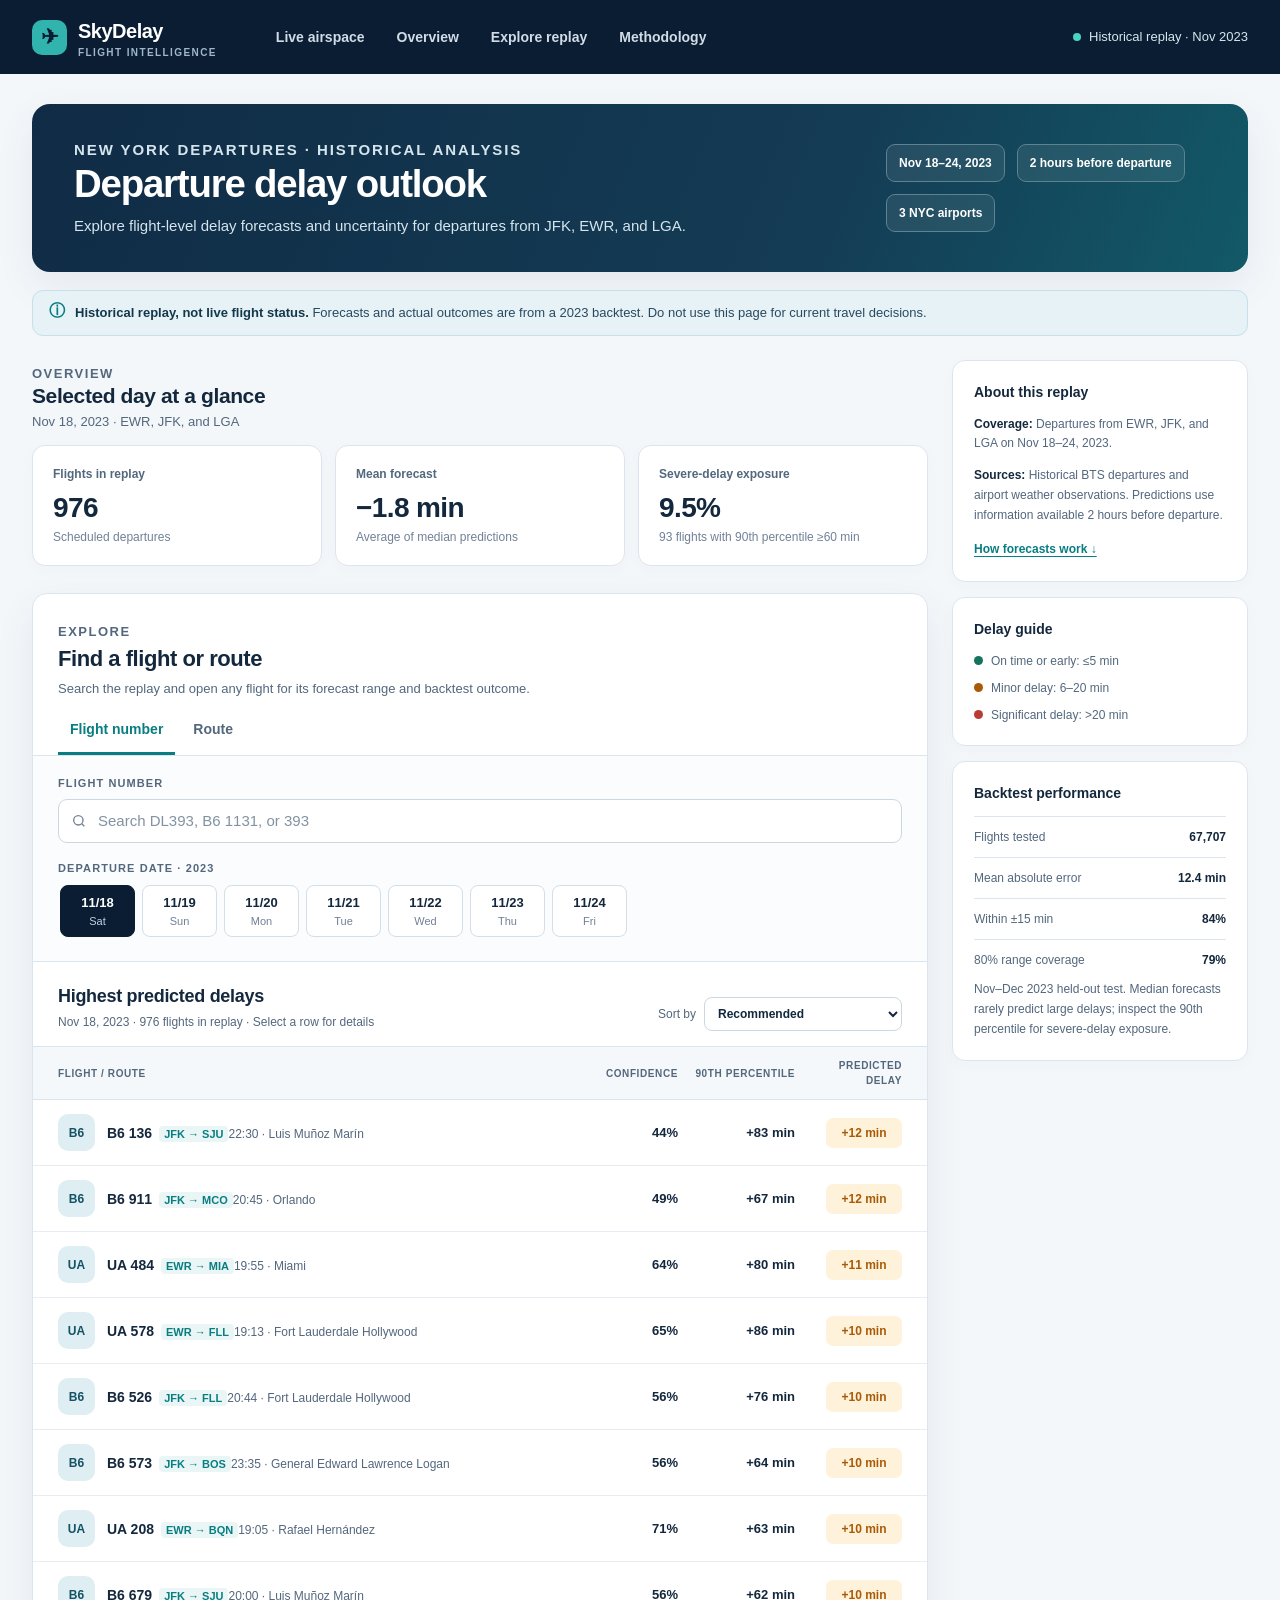
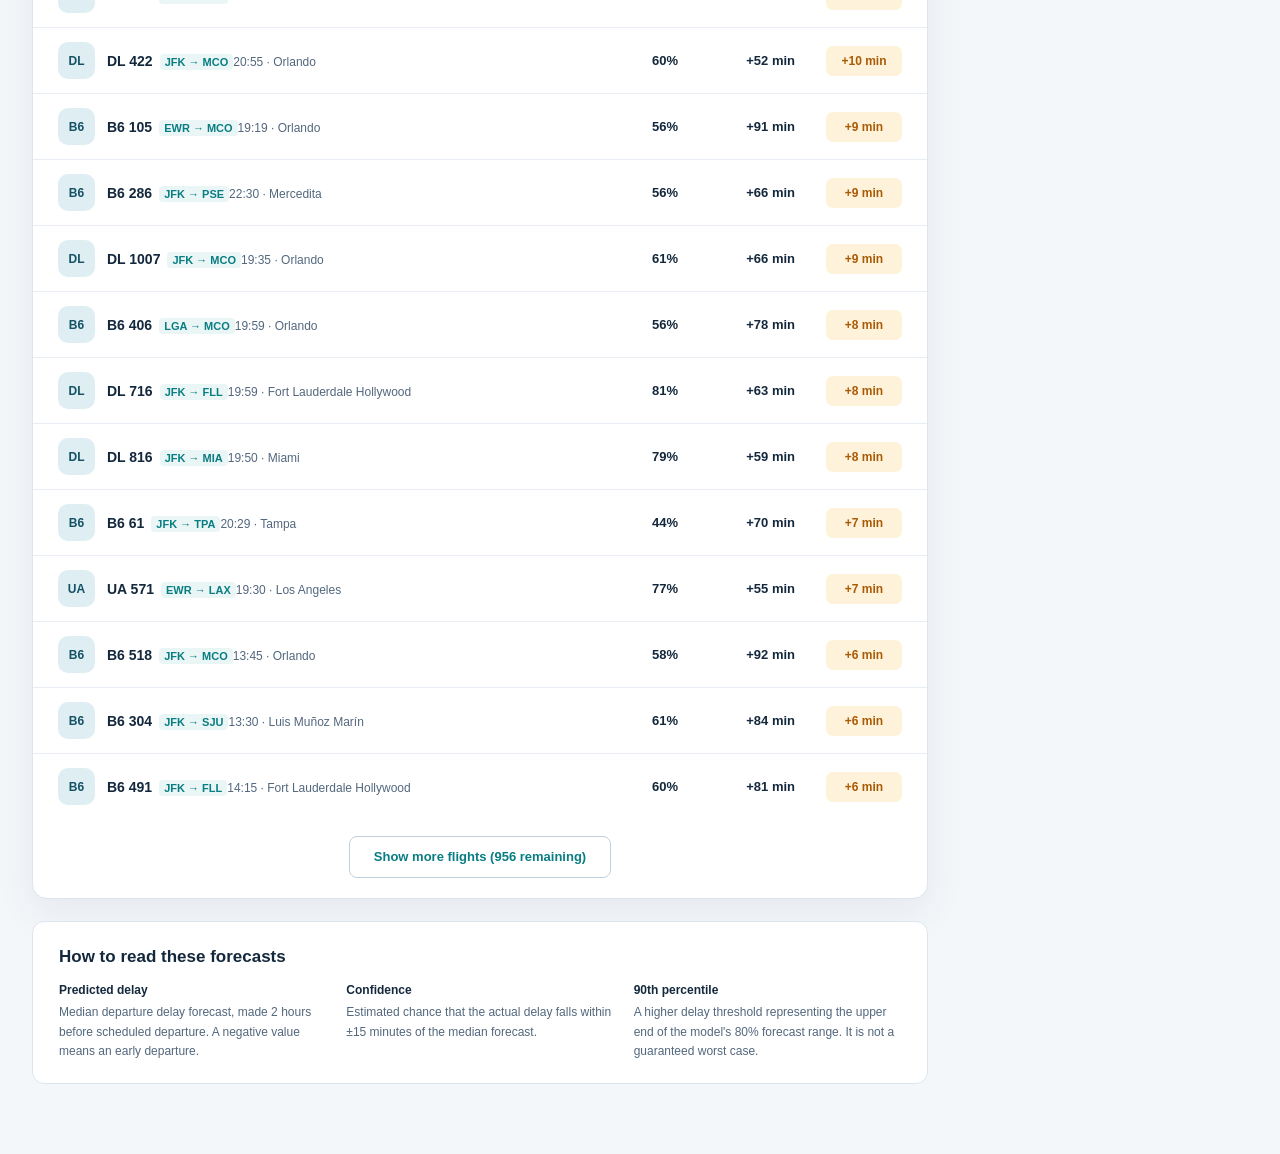
==== prototype/replay.html @ 23ae4e5a "feat: add live NYC aircraft tracking" ====
<!doctype html>
<html lang="en">
<head>
<meta charset="utf-8">
<meta name="viewport" content="width=device-width, initial-scale=1">
<meta name="theme-color" content="#0b1d32">
<link rel="icon" type="image/svg+xml" href="favicon.svg">
<title>SkyDelay | New York departure outlook</title>
<link rel="stylesheet" href="styles.css">
</head>
<body>
<a class="skip" href="#main">Skip to main content</a>
<header class="site-header" id="top"><div class="header-inner"><a class="brand" href="#top" aria-label="SkyDelay home"><span class="brand-mark" aria-hidden="true">✈</span><span>SkyDelay<small>Flight intelligence</small></span></a><nav class="top-nav" aria-label="Main navigation"><a href="index.html">Live airspace</a><a href="#overview">Overview</a><a href="#explore">Explore replay</a><a href="#methodology">Methodology</a></nav><div class="header-status"><span class="status-dot" aria-hidden="true"></span>Historical replay · Nov 2023</div></div></header>
<div class="shell"><section class="hero" aria-labelledby="pageTitle"><div><p class="eyebrow">New York departures · Historical analysis</p><h1 id="pageTitle">Departure delay outlook</h1><p>Explore flight-level delay forecasts and uncertainty for departures from JFK, EWR, and LGA.</p></div><div class="hero-facts" aria-label="Dataset summary"><span>Nov 18–24, 2023</span><span>2 hours before departure</span><span>3 NYC airports</span></div></section>
<div class="notice" role="note"><span class="notice-icon" aria-hidden="true">ⓘ</span><span><strong>Historical replay, not live flight status.</strong> Forecasts and actual outcomes are from a 2023 backtest. Do not use this page for current travel decisions.</span></div>
<main id="main" class="workspace"><div class="primary"><section id="overview" aria-labelledby="overviewTitle"><div class="section-head"><div><p class="section-kicker">Overview</p><h2 id="overviewTitle">Selected day at a glance</h2><p id="overviewSub">New York departures in the replay dataset</p></div></div><div class="cards" id="cards" aria-live="polite"></div></section>
<section id="explore" class="panel" aria-labelledby="exploreTitle"><div class="panel-head"><p class="section-kicker">Explore</p><h2 id="exploreTitle">Find a flight or route</h2><p>Search the replay and open any flight for its forecast range and backtest outcome.</p></div><div class="tabs" role="tablist" aria-label="Search mode"><button id="tabFlight" type="button" role="tab" aria-selected="true" aria-controls="searchFlight">Flight number</button><button id="tabRoute" type="button" role="tab" aria-selected="false" aria-controls="searchRoute">Route</button></div>
<div class="filters"><div id="searchFlight"><label class="filter-label" for="qFlight">Flight number</label><div class="search-row"><div class="field"><svg width="16" height="16" viewBox="0 0 24 24" fill="none" stroke="currentColor" stroke-width="2" aria-hidden="true"><circle cx="11" cy="11" r="7"/><path d="m20 20-3.5-3.5"/></svg><input id="qFlight" placeholder="Search DL393, B6 1131, or 393" autocomplete="off"></div></div></div><div id="searchRoute" hidden><label class="filter-label" for="qFrom">Origin and destination</label><div class="route-controls"><div class="field"><select id="qFrom" aria-label="Origin airport"></select></div><div class="field"><input id="qTo" list="destList" aria-label="Destination airport or city" placeholder="Destination code or city, e.g. ATL" autocomplete="off"></div><button class="clear" id="clearRoute" type="button">Clear</button></div><datalist id="destList"></datalist></div><div class="date-wrap"><span class="filter-label" id="dateLabel">Departure date · 2023</span><div class="dates" id="dates" role="group" aria-labelledby="dateLabel"></div></div></div>
<div class="results-head"><div><h3 id="listTitle">Highest delay risk</h3><p class="sub" id="listSub">Loading replay data…</p></div><label class="sort-label" for="sort">Sort by <select id="sort"><option value="default">Recommended</option><option value="high">Predicted delay: highest</option><option value="low">Predicted delay: lowest</option><option value="worst">90th percentile: highest</option><option value="time">Departure time</option></select></label></div><div class="colhead" aria-hidden="true"><span>Flight / route</span><span>Confidence</span><span>90th percentile</span><span>Predicted delay</span></div><div id="list" aria-live="polite"><div class="loading" role="status">Loading replay data…</div></div><button class="more" id="more" type="button" hidden>Show more flights</button></section>
<section id="methodology" class="method" aria-labelledby="methodTitle"><h2 id="methodTitle">How to read these forecasts</h2><div class="method-grid"><p><strong>Predicted delay</strong>Median departure delay forecast, made 2 hours before scheduled departure. A negative value means an early departure.</p><p><strong>Confidence</strong>Estimated chance that the actual delay falls within ±<span id="tolTxt">15</span> minutes of the median forecast.</p><p><strong>90th percentile</strong>A higher delay threshold representing the upper end of the model's 80% forecast range. It is not a guaranteed worst case.</p></div></section></div>
<aside class="sidebar" aria-label="Dataset and model information"><section class="side-card"><h3>About this replay</h3><p><strong>Coverage:</strong> Departures from EWR, JFK, and LGA on Nov 18–24, 2023.</p><p><strong>Sources:</strong> Historical BTS departures and airport weather observations. Predictions use information available 2 hours before departure.</p><a class="text-link" href="#methodology">How forecasts work ↓</a></section><section class="side-card"><h3>Delay guide</h3><div class="legend"><span><i style="background:var(--green)"></i>On time or early: ≤5 min</span><span><i style="background:var(--amber)"></i>Minor delay: 6–20 min</span><span><i style="background:var(--red)"></i>Significant delay: &gt;20 min</span></div></section><section class="side-card"><h3>Backtest performance</h3><div id="evalStats"></div><p class="footnote">Nov–Dec 2023 held-out test. Median forecasts rarely predict large delays; inspect the 90th percentile for severe-delay exposure.</p></section></aside></main></div>
<noscript><div class="notice" style="max-width:760px;margin:20px auto">This interactive replay requires JavaScript. Please enable it to explore flights.</div></noscript>
<div class="mask" id="mask"></div><section class="sheet" id="sheet" role="dialog" aria-modal="true" aria-label="Flight forecast details" aria-hidden="true"><div class="sheet-top"><div id="sheetTitle"></div><button class="close-sheet" id="closeSheet" type="button" aria-label="Close flight details">×</button></div><div id="sheetBody"></div></section>
<script>
const DATA = {"cols":["carrier","flight","origin","dest","date","time","pred","lo","hi","conf","actual","tail","drivers"],"rows":[["UA",794,"EWR","CLE","11-18","19:35",3,-7,56,83,305,"N39726",[["Airline",3.3],["Destination",-2.8],["Airport backlog",-2.7]]],["B6",136,"JFK","SJU","11-18","22:30",12,-6,83,44,156,"N662JB",[["Airline",5.2],["Destination",4.5],["Temperature",-1.4]]],["B6",679,"JFK","SJU","11-18","20:00",10,-6,62,56,311,"N2039J",[["Destination",4.7],["Airline",4.4],["NYC-wide backlog",-2.1]]],["NK",430,"EWR","MCO","11-18","05:05",-5,-8,22,89,0,"N667NK",[["NYC-wide backlog",-3.6],["Airport throughput",3.1],["Departure time",-3.1]]],["B6",42,"EWR","PBI","11-18","05:25",-6,-9,17,93,-8,"N569JB",[["NYC-wide backlog",-3.6],["Airport backlog",-3.5],["Airport throughput",3.1]]],["B6",407,"JFK","ORD","11-18","05:30",-5,-9,18,87,-10,"N561JB",[["NYC-wide backlog",-3.3],["Airport backlog",-3.0],["Airport throughput",2.9]]],["UA",176,"EWR","IAH","11-18","05:30",-4,-7,13,93,-6,"N37504",[["Airport backlog",-3.4],["Airport throughput",3.3],["NYC-wide backlog",-3.2]]],["NK",351,"EWR","PHX","11-18","05:30",-3,-8,22,88,-5,"N627NK",[["Airport throughput",3.1],["NYC-wide backlog",-2.9],["Departure time",-2.5]]],["AA",244,"JFK","MIA","11-18","05:30",-2,-7,13,93,-4,"N302SS",[["Airport throughput",2.4],["NYC-wide backlog",-2.4],["Destination",2.0]]],["AA",405,"EWR","MIA","11-18","05:09",-2,-6,18,93,20,"N341SV",[["Airport throughput",2.8],["NYC-wide backlog",-2.6],["Departure time",-2.3]]],["NK",265,"EWR","IAH","11-18","05:45",-4,-8,17,89,-3,"N617NK",[["Airport throughput",3.1],["NYC-wide backlog",-2.9],["Departure time",-2.6]]],["B6",946,"JFK","FLL","11-18","05:50",-3,-8,32,82,-4,"N508JL",[["NYC-wide backlog",-3.6],["Airport backlog",-3.1],["Departure time",-2.9]]],["B6",831,"EWR","MIA","11-18","06:00",-5,-8,14,93,-9,"N506JB",[["NYC-wide backlog",-3.6],["Departure time",-3.2],["Airport backlog",-3.2]]],["AA",12,"JFK","LAX","11-18","06:00",-5,-8,2,96,-8,"N104NN",[["Airport throughput",2.6],["NYC-wide backlog",-2.5],["Airline",-2.0]]],["UA",411,"EWR","ATL","11-18","06:00",-3,-7,18,93,-8,"N77544",[["NYC-wide backlog",-3.6],["Airport throughput",3.2],["Airport backlog",-3.1]]],["DL",747,"EWR","DTW","11-18","06:00",-4,-9,8,93,-7,"N965AT",[["Airport throughput",3.4],["NYC-wide backlog",-3.1],["Airport backlog",-2.9]]],["DL",392,"LGA","DTW","11-18","06:00",-4,-8,7,93,-7,"N337NW",[["Airport throughput",3.4],["NYC-wide backlog",-3.1],["Airport backlog",-2.9]]],["AA",234,"LGA","ORD","11-18","06:00",-6,-10,5,93,-5,"N843NN",[["Airport throughput",3.3],["NYC-wide backlog",-3.1],["Airport backlog",-2.3]]],["DL",735,"JFK","ATL","11-18","06:00",-1,-5,16,93,-5,"N685DA",[["Airport throughput",2.6],["NYC-wide backlog",-2.6],["Airport backlog",-2.1]]],["UA",866,"EWR","ORD","11-18","06:00",-3,-8,11,93,-5,"N17139",[["NYC-wide backlog",-3.6],["Airport throughput",3.4],["Airport backlog",-3.4]]],["AA",24,"JFK","SFO","11-18","06:00",-5,-9,4,93,-4,"N115NN",[["Airport throughput",2.8],["NYC-wide backlog",-2.5],["Airline",-2.2]]],["AA",233,"LGA","CLT","11-18","06:00",-5,-9,4,93,-4,"N534UW",[["Airport throughput",3.4],["NYC-wide backlog",-3.2],["Airport backlog",-2.3]]],["DL",820,"EWR","ATL","11-18","06:00",-2,-7,16,93,-4,"N955AT",[["Airport throughput",3.1],["NYC-wide backlog",-3.0],["Departure time",-2.4]]],["AA",429,"LGA","MIA","11-18","06:07",-3,-8,11,93,-10,"N815NN",[["Airport throughput",2.8],["NYC-wide backlog",-2.7],["Departure time",-2.3]]],["YX",1161,"EWR","IAD","11-18","06:00",-4,-8,3,93,-3,"N758YX",[["Airport throughput",3.5],["NYC-wide backlog",-2.7],["Airport backlog",-2.4]]],["UA",555,"EWR","DEN","11-18","06:01",-3,-7,15,93,-4,"N432UA",[["Airport backlog",-3.5],["NYC-wide backlog",-3.4],["Airport throughput",3.3]]],["DL",287,"LGA","ATL","11-18","06:00",-2,-6,10,93,-2,"N398DN",[["Airport throughput",3.1],["NYC-wide backlog",-2.8],["Airport backlog",-2.3]]],["UA",896,"LGA","IAH","11-18","06:00",-5,-8,1,93,-2,"N855UA",[["Airport throughput",3.3],["Airport backlog",-3.3],["NYC-wide backlog",-3.1]]],["AA",936,"EWR","CLT","11-18","06:02",-3,-8,12,93,-3,"N575UW",[["Airport throughput",3.3],["NYC-wide backlog",-3.2],["Departure time",-2.4]]],["AA",561,"LGA","DFW","11-18","06:00",-5,-9,3,93,0,"N922NN",[["Airport throughput",3.0],["NYC-wide backlog",-2.8],["Airport backlog",-2.0]]],["UA",742,"LGA","DEN","11-18","06:00",-5,-8,2,96,0,"N845UA",[["Airport throughput",3.4],["Airport backlog",-3.4],["NYC-wide backlog",-3.3]]],["UA",363,"EWR","AUS","11-18","06:01",-5,-9,13,89,-1,"N34460",[["Airport throughput",3.4],["Airport backlog",-3.4],["NYC-wide backlog",-3.3]]],["UA",240,"EWR","SFO","11-18","06:10",-1,-7,34,89,-10,"N18119",[["Airport throughput",3.4],["NYC-wide backlog",-3.4],["Airport backlog",-3.4]]],["WN",108,"LGA","DEN","11-18","06:00",-1,-4,8,93,0,"N8729H",[["Airline",4.6],["Airport throughput",3.4],["NYC-wide backlog",-3.2]]],["WN",635,"LGA","HOU","11-18","06:00",-1,-3,9,96,0,"N286WN",[["Airline",4.4],["NYC-wide backlog",-3.4],["Airport throughput",3.2]]],["B6",47,"LGA","FLL","11-18","06:00",-4,-9,17,93,1,"N828JB",[["NYC-wide backlog",-3.9],["Airport backlog",-3.4],["Departure time",-3.2]]],["NK",471,"LGA","MCO","11-18","06:00",-6,-10,12,93,1,"N604NK",[["NYC-wide backlog",-3.6],["Airport throughput",3.2],["Airport backlog",-2.8]]],["AA",952,"EWR","DFW","11-18","06:07",-3,-8,11,93,-5,"N980NN",[["Airport throughput",2.9],["NYC-wide backlog",-2.8],["Departure time",-2.3]]],["B6",90,"LGA","MCO","11-18","06:05",-5,-9,13,89,-1,"N583JB",[["NYC-wide backlog",-3.9],["Airport backlog",-3.5],["Airport throughput",3.3]]],["UA",701,"EWR","FLL","11-18","06:15",-3,-7,25,93,-5,"N27477",[["NYC-wide backlog",-3.7],["Airport backlog",-3.5],["Departure time",-3.3]]],["DL",964,"EWR","MSP","11-18","06:15",-4,-9,14,91,1,"N986AT",[["Airport throughput",3.2],["NYC-wide backlog",-3.0],["Airport backlog",-2.6]]],["UA",948,"LGA","ORD","11-18","06:25",-6,-9,-2,100,-7,"N15712",[["NYC-wide backlog",-3.5],["Airport throughput",3.5],["Airport backlog",-3.3]]],["B6",256,"JFK","MKE","11-18","06:30",-6,-9,10,93,-10,"N3085J",[["Airport backlog",-3.4],["NYC-wide backlog",-3.3],["Airport throughput",3.1]]],["UA",424,"EWR","PHX","11-18","06:30",-4,-8,14,93,-10,"N48127",[["Airport backlog",-3.4],["Airport throughput",3.4],["NYC-wide backlog",-3.1]]],["UA",931,"EWR","TPA","11-18","06:30",-5,-8,8,93,-7,"N47291",[["Airport backlog",-3.9],["NYC-wide backlog",-3.9],["Departure time",-3.7]]],["AA",927,"JFK","CLT","11-18","06:30",-4,-7,10,93,-6,"N919AN",[["NYC-wide backlog",-3.0],["Airport throughput",2.9],["Airport backlog",-2.2]]],["B6",388,"JFK","PBI","11-18","06:30",-4,-8,27,89,-5,"N804JB",[["NYC-wide backlog",-3.4],["Airport backlog",-3.3],["Departure time",-2.8]]],["NK",47,"LGA","FLL","11-18","06:30",-5,-9,19,92,-5,"N660NK",[["NYC-wide backlog",-3.6],["Airport throughput",3.1],["Departure time",-2.9]]],["YX",1130,"EWR","JAX","11-18","06:30",-4,-9,2,93,-5,"N647RW",[["Airport throughput",3.2],["NYC-wide backlog",-2.5],["Departure time",-2.4]]],["AA",65,"JFK","MIA","11-18","06:30",-2,-7,17,93,-4,"N328TC",[["Airport throughput",2.4],["NYC-wide backlog",-2.4],["Departure time",-2.1]]],["UA",302,"EWR","MCO","11-18","06:30",-4,-7,20,89,-4,"N12109",[["NYC-wide backlog",-3.7],["Airport backlog",-3.6],["Departure time",-3.3]]],["AA",439,"EWR","PHX","11-18","06:15",-2,-8,13,93,12,"N327SK",[["Airport throughput",3.1],["NYC-wide backlog",-2.5],["Departure time",-2.4]]],["AA",856,"JFK","PHX","11-18","06:33",-3,-7,11,93,-1,"N938AN",[["Airport throughput",2.7],["NYC-wide backlog",-2.3],["Airport backlog",-2.1]]],["DL",115,"JFK","SLC","11-18","06:35",-1,-5,25,93,-3,"N116DN",[["Airport throughput",2.5],["NYC-wide backlog",-2.4],["Airport backlog",-2.2]]],["DL",303,"LGA","SLC","11-18","06:35",-2,-7,19,93,-3,"N123DQ",[["Airport throughput",3.0],["NYC-wide backlog",-2.7],["Airport backlog",-2.5]]],["B6",3,"JFK","SFO","11-18","06:40",-5,-10,14,89,-7,"N983JT",[["NYC-wide backlog",-3.1],["Airport throughput",2.8],["Airport backlog",-2.7]]],["NK",270,"EWR","PIT","11-18","06:40",-4,-9,13,89,-3,"N525NK",[["Airport throughput",3.1],["NYC-wide backlog",-2.9],["Airport backlog",-2.7]]],["UA",886,"EWR","MIA","11-18","06:45",-2,-6,22,93,-2,"N77552",[["NYC-wide backlog",-3.4],["Airport backlog",-3.2],["Departure time",-3.2]]],["B6",186,"JFK","LAS","11-18","06:55",-4,-8,19,86,-11,"N987JT",[["NYC-wide backlog",-3.2],["Airport backlog",-3.1],["Airport throughput",2.7]]],["UA",449,"EWR","CHS","11-18","06:59",-5,-9,15,93,-12,"N435UA",[["NYC-wide backlog",-3.3],["Airport backlog",-3.1],["Airport throughput",3.1]]],["B6",948,"LGA","ATL","11-18","06:55",-4,-9,12,91,-7,"N763JB",[["NYC-wide backlog",-3.4],["Airport backlog",-3.0],["Airport throughput",3.0]]],["WN",345,"LGA","BNA","11-18","06:50",-3,-5,4,96,-2,"N411WN",[["Airline",4.0],["NYC-wide backlog",-3.6],["Airport throughput",3.3]]],["B6",428,"LGA","TPA","11-18","06:55",-6,-10,5,93,-6,"N519JB",[["NYC-wide backlog",-4.0],["Airport backlog",-3.9],["Airport throughput",3.6]]],["UA",80,"EWR","SNA","11-18","06:59",-5,-9,23,89,-9,"N77510",[["Airport throughput",3.5],["NYC-wide backlog",-3.4],["Airport backlog",-3.3]]],["AS",85,"EWR","LAX","11-18","07:00",0,-9,46,81,-9,"N936AK",[["Airport throughput",3.5],["NYC-wide backlog",-2.7],["Departure time",-2.3]]],["B6",674,"JFK","DCA","11-18","06:59",-4,-9,26,82,-8,"N348JB",[["NYC-wide backlog",-3.2],["Airport backlog",-3.0],["Airport throughput",2.8]]],["B6",953,"LGA","BOS","11-18","07:00",-7,-11,6,93,-9,"N273JB",[["NYC-wide backlog",-3.7],["Airport backlog",-3.7],["Airport throughput",3.3]]],["NK",1037,"LGA","PBI","11-18","07:00",-6,-10,17,93,-9,"N625NK",[["NYC-wide backlog",-3.2],["Airport backlog",-2.9],["Airport throughput",2.9]]],["YX",1114,"EWR","MSY","11-18","07:00",-4,-9,9,91,-9,"N762YX",[["Airport throughput",3.2],["NYC-wide backlog",-2.6],["Airport backlog",-2.4]]],["UA",503,"EWR","ATL","11-18","07:00",-2,-7,20,93,-9,"N37530",[["NYC-wide backlog",-3.6],["Airport throughput",3.4],["Airport backlog",-3.1]]],["UA",454,"EWR","CLT","11-18","06:55",-3,-7,13,93,-4,"N451UA",[["NYC-wide backlog",-3.8],["Airport throughput",3.5],["Airport backlog",-3.5]]],["AA",188,"LGA","CLT","11-18","06:59",-5,-10,3,93,-7,"N909NN",[["Airport throughput",3.4],["NYC-wide backlog",-3.2],["Airport backlog",-2.3]]],["AS",12,"JFK","SFO","11-18","07:00",-5,-10,13,89,-8,"N433AS",[["Airport throughput",3.0],["NYC-wide backlog",-2.5],["Airport backlog",-2.1]]],["DL",314,"JFK","RSW","11-18","07:00",-3,-7,9,93,-8,"N3734B",[["Airport throughput",2.8],["NYC-wide backlog",-2.5],["Airport backlog",-2.3]]],["AA",955,"LGA","DCA","11-18","06:59",-6,-11,20,89,-6,"N815AW",[["Airport throughput",3.1],["NYC-wide backlog",-2.9],["Airport backlog",-2.2]]],["B6",223,"JFK","FLL","11-18","07:00",-2,-7,39,82,-7,"N2084J",[["NYC-wide backlog",-3.6],["Airport backlog",-3.2],["Departure time",-2.9]]],["DL",782,"JFK","FLL","11-18","07:00",-1,-5,30,89,-7,"N3747D",[["NYC-wide backlog",-2.9],["Airport throughput",2.9],["Destination",2.7]]],["UA",879,"EWR","LAX","11-18","06:30",-2,-7,30,89,23,"N12006",[["NYC-wide backlog",-3.3],["Airport backlog",-3.2],["Airport throughput",3.2]]],["AA",696,"LGA","BOS","11-18","07:00",-5,-10,9,93,-6,"N820AW",[["Airport throughput",3.2],["NYC-wide backlog",-3.2],["Airport backlog",-2.5]]],["DL",353,"LGA","PBI","11-18","07:00",-4,-8,15,93,-6,"N372NW",[["NYC-wide backlog",-3.1],["Airport throughput",3.0],["Airport backlog",-3.0]]],["9E",1650,"JFK","DTW","11-18","06:59",-3,-6,8,93,-4,"N602LR",[["Airport throughput",2.9],["NYC-wide backlog",-2.7],["Airport backlog",-2.5]]],["AA",1,"JFK","LAX","11-18","07:00",-5,-8,7,93,-5,"N113AN",[["Airport throughput",2.7],["NYC-wide backlog",-2.5],["Airline",-2.1]]],["B6",1009,"EWR","TPA","11-18","07:00",-4,-9,11,89,-5,"N559JB",[["NYC-wide backlog",-3.9],["Airport backlog",-3.9],["Airport throughput",3.8]]],["DL",189,"JFK","LAX","11-18","07:00",-2,-5,12,91,-5,"N197DN",[["Airport throughput",2.7],["NYC-wide backlog",-2.5],["Airport backlog",-2.1]]],["DL",921,"JFK","AUS","11-18","07:00",-3,-6,15,89,-5,"N347NW",[["Airport throughput",2.9],["NYC-wide backlog",-2.5],["Airport backlog",-2.2]]],["UA",844,"EWR","ORD","11-18","07:00",-2,-8,15,93,-5,"N77258",[["Airport throughput",3.7],["NYC-wide backlog",-3.6],["Airport backlog",-3.4]]],["DL",173,"JFK","SFO","11-18","07:00",-1,-5,11,93,-4,"N177DN",[["Airport throughput",3.0],["NYC-wide backlog",-2.6],["Airport backlog",-2.2]]],["WN",1163,"LGA","ATL","11-18","07:00",0,-4,9,93,-4,"N8882Q",[["Airline",4.2],["NYC-wide backlog",-3.2],["Airport throughput",2.9]]],["DL",499,"JFK","TPA","11-18","07:05",-3,-6,10,93,-7,"N916DU",[["NYC-wide backlog",-3.2],["Airport throughput",3.2],["Airport backlog",-2.8]]],["DL",507,"LGA","TPA","11-18","07:04",-4,-8,8,93,-6,"N363NW",[["Airport throughput",3.4],["NYC-wide backlog",-3.4],["Airport backlog",-3.1]]],["DL",554,"LGA","FLL","11-18","07:05",-2,-6,18,93,-7,"N373DX",[["NYC-wide backlog",-3.1],["Airport throughput",3.1],["Airport backlog",-2.8]]],["DL",948,"LGA","MIA","11-18","07:05",-2,-6,12,93,-7,"N387DA",[["NYC-wide backlog",-2.9],["Airport throughput",2.8],["Airport backlog",-2.5]]],["AA",536,"LGA","MIA","11-18","06:59",-4,-8,11,93,0,"N848NN",[["Airport throughput",2.8],["NYC-wide backlog",-2.7],["Departure time",-2.3]]],["YX",1897,"JFK","BOS","11-18","07:00",-4,-8,8,93,-1,"N222JQ",[["Airport throughput",3.0],["NYC-wide backlog",-2.7],["Airline",-2.5]]],["YX",1296,"LGA","MSP","11-18","07:10",-6,-11,6,93,-8,"N440YX",[["Airport throughput",2.8],["NYC-wide backlog",-2.4],["Airline",-2.4]]],["UA",785,"EWR","DFW","11-18","06:59",-4,-8,10,93,6,"N872UA",[["NYC-wide backlog",-3.4],["Airport backlog",-3.2],["Airport throughput",3.1]]],["DL",329,"EWR","SLC","11-18","07:09",-1,-7,28,89,-2,"N302DU",[["Airport throughput",3.0],["NYC-wide backlog",-2.6],["Airport backlog",-2.4]]],["B6",331,"EWR","MCO","11-18","07:09",-4,-9,21,89,-1,"N547JB",[["NYC-wide backlog",-3.8],["Airport backlog",-3.5],["Airport throughput",3.4]]],["DL",745,"LGA","CHS","11-18","07:15",-5,-9,11,89,-6,"N302NB",[["Airport throughput",2.9],["NYC-wide backlog",-2.7],["Airport backlog",-2.5]]],["NK",843,"EWR","LAX","11-18","06:50",-3,-8,33,82,19,"N628NK",[["NYC-wide backlog",-3.1],["Airport throughput",3.0],["Departure time",-2.4]]],["UA",535,"EWR","STT","11-18","07:00",-4,-8,21,89,9,"N24729",[["Airport backlog",-3.5],["Airport throughput",3.2],["NYC-wide backlog",-2.9]]],["DL",309,"JFK","SEA","11-18","07:10",-1,-5,10,93,0,"N544DN",[["Airport throughput",2.9],["NYC-wide backlog",-2.7],["Airport backlog",-2.5]]],["DL",188,"LGA","DEN","11-18","07:15",-3,-7,10,93,-4,"N3756",[["Airport throughput",3.2],["Airport backlog",-2.8],["NYC-wide backlog",-2.8]]],["DL",516,"LGA","MCO","11-18","07:10",-2,-6,11,93,3,"N107DN",[["Airport throughput",3.2],["NYC-wide backlog",-3.2],["Airport backlog",-2.8]]],["UA",235,"LGA","DEN","11-18","07:24",-5,-9,6,93,-7,"N899UA",[["Airport backlog",-3.4],["NYC-wide backlog",-3.3],["Airport throughput",3.2]]],["WN",685,"LGA","DAL","11-18","07:15",0,-3,12,93,4,"N8325D",[["Airline",4.2],["NYC-wide backlog",-3.4],["Airport throughput",3.0]]],["B6",368,"JFK","BNA","11-18","07:30",-4,-10,28,82,-10,"N3121J",[["NYC-wide backlog",-3.5],["Airport backlog",-3.2],["Airport throughput",2.7]]],["NK",190,"EWR","FLL","11-18","06:10",-3,-8,28,89,70,"N954NK",[["NYC-wide backlog",-3.5],["Airport throughput",3.1],["Departure time",-3.0]]],["B6",313,"JFK","SAV","11-18","07:30",-4,-9,27,86,-9,"N3104J",[["NYC-wide backlog",-3.4],["Airport backlog",-3.1],["Airport throughput",3.0]]],["UA",810,"EWR","SAV","11-18","07:30",-4,-9,17,93,-9,"N76265",[["NYC-wide backlog",-3.7],["Airport throughput",3.6],["Airport backlog",-3.5]]],["AA",966,"JFK","AUS","11-18","07:30",-3,-8,18,89,-7,"N8030F",[["Airport throughput",2.9],["NYC-wide backlog",-2.4],["Airport backlog",-2.0]]],["AS",90,"EWR","SEA","11-18","07:30",-2,-10,23,79,-7,"N536AS",[["Airport throughput",3.4],["NYC-wide backlog",-2.8],["Airport backlog",-2.5]]],["DL",985,"JFK","MIA","11-18","07:30",-1,-5,18,91,-7,"N398DA",[["Airport throughput",2.6],["NYC-wide backlog",-2.6],["Departure time",-2.4]]],["UA",611,"EWR","MCO","11-18","07:30",-2,-7,26,89,-7,"N68801",[["NYC-wide backlog",-3.7],["Airport backlog",-3.6],["Airport throughput",3.5]]],["9E",1432,"JFK","SAV","11-18","07:30",-4,-7,9,93,-5,"N335PQ",[["Airport throughput",2.9],["NYC-wide backlog",-2.7],["Airport backlog",-2.4]]],["DL",525,"JFK","MSP","11-18","07:30",-2,-6,22,89,-4,"N339NB",[["Airport throughput",2.9],["NYC-wide backlog",-2.8],["Airport backlog",-2.3]]],["DL",394,"LGA","IAH","11-18","07:30",-4,-8,12,89,-4,"N116DU",[["Airport throughput",3.1],["Airport backlog",-2.7],["NYC-wide backlog",-2.7]]],["UA",762,"EWR","PBI","11-18","07:30",-3,-8,25,93,-4,"N78524",[["Airport backlog",-3.7],["NYC-wide backlog",-3.5],["Airport throughput",3.3]]],["UA",415,"EWR","SRQ","11-18","07:30",-4,-9,18,88,-4,"N462UA",[["Airport backlog",-3.7],["NYC-wide backlog",-3.5],["Airport throughput",3.4]]],["UA",943,"EWR","RDU","11-18","07:30",-3,-7,25,89,-3,"N69833",[["Airport throughput",3.8],["NYC-wide backlog",-3.6],["Airport backlog",-3.5]]],["UA",807,"EWR","IAH","11-18","07:00",-3,-7,20,89,27,"N649UA",[["Airport throughput",3.5],["Airport backlog",-3.5],["Departure time",-3.3]]],["DL",184,"JFK","LAS","11-18","07:30",-2,-5,12,93,-2,"N706TW",[["Airport throughput",2.9],["NYC-wide backlog",-2.6],["Airport backlog",-2.3]]],["DL",457,"JFK","MCO","11-18","07:30",-1,-4,19,89,-2,"N121DZ",[["Airport throughput",3.0],["NYC-wide backlog",-2.9],["Departure time",-2.7]]],["UA",947,"LGA","IAH","11-18","07:30",-5,-9,8,93,-2,"N14731",[["Airport backlog",-3.4],["Airport throughput",3.2],["NYC-wide backlog",-3.1]]],["AA",520,"LGA","DFW","11-18","07:32",-5,-9,8,93,-3,"N982NN",[["Airport throughput",2.8],["NYC-wide backlog",-2.8],["Airport backlog",-2.0]]],["DL",182,"LGA","ATL","11-18","07:30",-2,-6,14,93,-1,"N129DN",[["Airport throughput",2.9],["NYC-wide backlog",-2.8],["Airport backlog",-2.4]]],["AS",11,"JFK","SEA","11-18","07:30",-6,-10,5,93,0,"N703AL",[["Airport throughput",2.9],["NYC-wide backlog",-2.6],["Airport backlog",-2.4]]],["UA",576,"EWR","SAN","11-18","07:45",-2,-8,19,89,-12,"N77259",[["Airport throughput",3.6],["Airport backlog",-3.6],["NYC-wide backlog",-3.5]]],["DL",758,"JFK","PBI","11-18","07:35",-2,-6,27,91,0,"N3745B",[["NYC-wide backlog",-2.8],["Airport throughput",2.8],["Airport backlog",-2.7]]],["UA",220,"EWR","LAS","11-18","07:00",-2,-8,24,86,35,"N18112",[["Airport backlog",-3.5],["Airport throughput",3.5],["NYC-wide backlog",-3.3]]],["B6",255,"JFK","JAX","11-18","07:30",-4,-8,25,82,8,"N612JB",[["NYC-wide backlog",-3.5],["Airport throughput",3.1],["Airport backlog",-3.1]]],["YX",1062,"EWR","GRR","11-18","07:50",-4,-10,3,96,-7,"N729YX",[["Airport throughput",3.5],["NYC-wide backlog",-2.5],["Airport backlog",-2.4]]],["AA",893,"JFK","MIA","11-18","07:30",-2,-7,24,93,16,"N750AN",[["Airport throughput",2.5],["NYC-wide backlog",-2.4],["Departure time",-2.1]]],["UA",601,"EWR","BOS","11-18","07:30",-3,-7,18,91,17,"N15751",[["NYC-wide backlog",-3.8],["Airport throughput",3.8],["Airport backlog",-3.7]]],["DL",549,"LGA","MSP","11-18","07:55",-4,-9,17,89,-7,"N344DN",[["Airport throughput",3.1],["NYC-wide backlog",-3.0],["Airport backlog",-2.6]]],["NK",152,"EWR","LAS","11-18","07:45",-2,-8,35,79,3,"N644NK",[["Airport throughput",3.3],["NYC-wide backlog",-3.1],["Airport backlog",-2.6]]],["UA",112,"EWR","FLL","11-18","07:50",-1,-6,35,93,-1,"N14102",[["NYC-wide backlog",-3.7],["Airport backlog",-3.5],["Airport throughput",3.4]]],["B6",40,"JFK","BTV","11-18","08:00",-3,-8,36,73,-10,"N655JB",[["Current airport avg. delay",-2.2],["NYC-wide backlog",-2.2],["Airport backlog",-2.1]]],["WN",1023,"LGA","STL","11-18","07:50",-2,-5,8,93,0,"N8582Z",[["Airline",4.2],["Airport throughput",3.1],["Airport backlog",-3.1]]],["B6",567,"JFK","SJU","11-18","06:30",-3,-7,34,86,81,"N949JT",[["NYC-wide backlog",-3.4],["Departure time",-3.1],["Airport backlog",-3.0]]],["AA",328,"JFK","STT","11-18","08:02",-5,-10,37,87,-10,"N9006",[["Airline",-2.3],["Current airport avg. delay",-1.7],["Destination",-1.6]]],["B6",108,"LGA","JAX","11-18","07:59",-6,-10,15,89,-7,"N517JB",[["NYC-wide backlog",-3.7],["Airport backlog",-3.5],["Airport throughput",3.4]]],["9E",1674,"JFK","CLT","11-18","08:00",-3,-7,19,91,-7,"N303PQ",[["Current airport avg. delay",-1.8],["NYC-wide backlog",-1.5],["Airline",-1.5]]],["DL",183,"JFK","DEN","11-18","08:00",-1,-5,30,83,-7,"N539DN",[["Current airport avg. delay",-1.8],["NYC-wide backlog",-1.7],["Airport backlog",-1.6]]],["DL",496,"LGA","DTW","11-18","08:00",-4,-8,23,89,-7,"N367DN",[["NYC-wide backlog",-1.8],["Airport backlog",-1.7],["Destination",-1.1]]],["UA",890,"EWR","IAH","11-18","08:00",-1,-7,30,89,-7,"N27261",[["Airport backlog",-2.4],["NYC-wide backlog",-2.1],["Airline",2.0]]],["B6",827,"JFK","RDU","11-18","08:00",-3,-8,44,75,-6,"N3112J",[["NYC-wide backlog",-2.4],["Airport backlog",-2.3],["Current airport avg. delay",-2.3]]],["YX",1862,"LGA","SDF","11-18","08:00",-6,-10,3,96,-6,"N237JQ",[["Airline",-2.4],["Airport backlog",-1.4],["NYC-wide backlog",-1.4]]],["YX",1052,"EWR","CMH","11-18","07:59",-4,-9,6,93,-5,"N730YX",[["Airport throughput",3.3],["NYC-wide backlog",-2.4],["Airline",-2.4]]],["9E",1552,"JFK","BWI","11-18","08:00",-4,-6,19,93,-5,"N320PQ",[["Current airport avg. delay",-1.5],["Airline",-1.5],["Airport backlog",-1.4]]],["AA",103,"EWR","MIA","11-18","08:00",-1,-7,40,91,-5,"N991NN",[["Destination",2.0],["NYC-wide backlog",-1.6],["Airport backlog",-1.6]]],["DL",910,"EWR","ATL","11-18","08:05",-1,-6,24,93,-10,"N943AT",[["NYC-wide backlog",-1.8],["Airport backlog",-1.5],["Departure time",-1.5]]],["UA",825,"EWR","RSW","11-18","08:00",-2,-8,27,92,-5,"N17529",[["Airport backlog",-2.5],["NYC-wide backlog",-2.2],["Airline",2.0]]],["9E",1745,"JFK","BUF","11-18","08:00",-4,-7,18,93,-4,"N336PQ",[["Current airport avg. delay",-1.6],["Airline",-1.4],["Airport backlog",-1.3]]],["UA",853,"LGA","ORD","11-18","08:00",-6,-9,16,93,-4,"N843UA",[["Airport backlog",-2.1],["NYC-wide backlog",-2.1],["Origin airport",-1.6]]],["AA",812,"JFK","DFW","11-18","08:00",-1,-6,41,93,-3,"N916AN",[["Current airport avg. delay",-1.8],["NYC-wide backlog",-1.5],["Airline",-1.4]]],["DL",125,"JFK","PHX","11-18","08:00",-2,-5,21,93,-3,"N517DN",[["NYC-wide backlog",-1.7],["Current airport avg. delay",-1.7],["Airport backlog",-1.5]]],["9E",1671,"JFK","CHS","11-18","08:00",-4,-7,15,93,-2,"N906XJ",[["Current airport avg. delay",-1.5],["NYC-wide backlog",-1.3],["Airport backlog",-1.3]]],["DL",170,"JFK","LAX","11-18","08:00",-1,-5,16,89,-1,"N189DN",[["Current airport avg. delay",-1.5],["NYC-wide backlog",-1.5],["Airport backlog",-1.3]]],["B6",46,"JFK","SRQ","11-18","08:00",-2,-10,50,73,0,"N231JB",[["Airport backlog",-2.5],["Current airport avg. delay",-2.3],["NYC-wide backlog",-2.3]]],["DL",908,"JFK","MSY","11-18","08:00",-2,-6,36,83,0,"N365NB",[["Current airport avg. delay",-1.8],["NYC-wide backlog",-1.7],["Airport backlog",-1.7]]],["WN",1010,"LGA","MDW","11-18","08:05",0,-4,19,89,-4,"N965WN",[["Airline",3.8],["NYC-wide backlog",-2.3],["Airport backlog",-1.7]]],["9E",1583,"JFK","CLE","11-18","08:10",-5,-8,23,91,-8,"N292PQ",[["Current airport avg. delay",-1.6],["Airport backlog",-1.5],["Destination",-1.4]]],["UA",828,"EWR","DEN","11-18","08:05",-1,-6,29,91,-1,"N12114",[["Airport backlog",-2.4],["NYC-wide backlog",-2.2],["Airline",1.9]]],["DL",668,"JFK","SJU","11-18","08:10",-1,-5,32,93,-2,"N526DE",[["NYC-wide backlog",-2.0],["Current airport avg. delay",-1.8],["Airport backlog",-1.5]]],["9E",1560,"LGA","BNA","11-18","08:15",-5,-9,19,93,-5,"N304PQ",[["NYC-wide backlog",-1.6],["Airport backlog",-1.6],["Airline",-1.1]]],["B6",216,"JFK","MCO","11-18","06:30",-3,-7,33,82,101,"N615JB",[["NYC-wide backlog",-3.6],["Airport backlog",-3.3],["Departure time",-3.2]]],["YX",1868,"LGA","IND","11-18","08:18",-6,-10,4,96,-6,"N206JQ",[["Airline",-2.6],["NYC-wide backlog",-1.6],["Airport backlog",-1.5]]],["AA",751,"LGA","CLT","11-18","08:20",-4,-9,20,93,-7,"N998NN",[["NYC-wide backlog",-1.7],["Airline",-1.5],["Airport backlog",-1.5]]],["OO",1224,"JFK","ORD","11-18","08:15",-2,-6,39,93,-2,"N324SY",[["Current airport avg. delay",-1.6],["NYC-wide backlog",-1.6],["Airport backlog",-1.5]]],["AA",551,"EWR","CLT","11-18","08:09",-2,-8,27,89,6,"N947NN",[["NYC-wide backlog",-1.7],["Airport backlog",-1.6],["Airline",-1.4]]],["DL",258,"LGA","DFW","11-18","08:20",-4,-8,31,89,-5,"N121DU",[["NYC-wide backlog",-1.8],["Airport backlog",-1.4],["Departure time",-1.1]]],["9E",1492,"LGA","MKE","11-18","08:29",-5,-9,9,93,-13,"N480PX",[["Airport backlog",-1.6],["NYC-wide backlog",-1.5],["Airline",-1.1]]],["B6",53,"JFK","SAN","11-18","08:20",-3,-8,28,82,-3,"N903JB",[["NYC-wide backlog",-2.2],["Airport backlog",-2.0],["Current airport avg. delay",-2.0]]],["AA",995,"EWR","ORD","11-18","07:10",-3,-9,19,93,68,"N330TJ",[["Airport throughput",3.4],["NYC-wide backlog",-3.1],["Departure time",-2.3]]],["YX",1146,"EWR","EYW","11-18","08:29",-4,-10,14,89,-11,"N638RW",[["Airline",-2.2],["Destination",-1.6],["Airport backlog",-1.4]]],["9E",1573,"JFK","CVG","11-18","08:30",-5,-9,13,93,-10,"N901XJ",[["Current airport avg. delay",-1.6],["Airport backlog",-1.5],["Airline",-1.4]]],["9E",1638,"JFK","PWM","11-18","08:30",-5,-7,17,89,-10,"N308PQ",[["Destination",-1.7],["Current airport avg. delay",-1.5],["Airport backlog",-1.4]]],["YX",1131,"EWR","ROC","11-18","08:29",-4,-9,3,93,-7,"N728YX",[["Airline",-2.1],["NYC-wide backlog",-1.5],["Airport backlog",-1.5]]],["AA",508,"JFK","CLT","11-18","08:30",-3,-7,33,89,-7,"N825NN",[["Current airport avg. delay",-2.0],["Airline",-1.7],["NYC-wide backlog",-1.6]]],["B6",23,"JFK","MSY","11-18","08:29",-3,-8,47,73,-5,"N368JB",[["NYC-wide backlog",-2.4],["Airport backlog",-2.4],["Current airport avg. delay",-2.3]]],["NK",557,"EWR","MIA","11-18","08:25",-2,-8,40,87,-1,"N603NK",[["NYC-wide backlog",-2.3],["Airport backlog",-2.0],["Departure time",-1.7]]],["YX",1277,"LGA","OMA","11-18","08:30",-6,-10,16,93,-6,"N419YX",[["Airline",-2.6],["NYC-wide backlog",-1.4],["Airport backlog",-1.4]]],["UA",642,"EWR","ORD","11-18","08:00",-1,-7,27,93,24,"N37562",[["Airport backlog",-2.3],["NYC-wide backlog",-2.1],["Airline",1.9]]],["UA",101,"EWR","TPA","11-18","08:29",-2,-7,21,93,-5,"N37307",[["Airport backlog",-2.8],["NYC-wide backlog",-2.5],["Airline",1.9]]],["YX",1359,"JFK","DCA","11-18","08:30",-5,-8,15,93,-5,"N408YX",[["Airline",-2.4],["Current airport avg. delay",-1.8],["Airport backlog",-1.5]]],["DL",340,"JFK","SAN","11-18","08:30",-2,-5,24,87,-4,"N530DE",[["NYC-wide backlog",-1.7],["Airport backlog",-1.5],["Current airport avg. delay",-1.5]]],["UA",134,"EWR","LAX","11-18","08:30",1,-6,38,89,-3,"N17015",[["Airline",2.5],["Airport backlog",-2.0],["NYC-wide backlog",-2.0]]],["NK",296,"LGA","CLT","11-18","08:35",-6,-10,18,91,-6,"N663NK",[["NYC-wide backlog",-2.2],["Airport backlog",-1.9],["Origin airport",-1.3]]],["B6",180,"JFK","SJU","11-18","07:59",-1,-7,52,79,31,"N2038J",[["NYC-wide backlog",-3.4],["Airport backlog",-3.0],["Airport throughput",2.7]]],["UA",469,"EWR","MCO","11-18","08:25",-2,-6,32,93,6,"N19136",[["Airport backlog",-2.7],["NYC-wide backlog",-2.7],["Airline",2.1]]],["9E",1731,"LGA","RDU","11-18","08:38",-4,-9,16,93,-5,"N485PX",[["NYC-wide backlog",-1.6],["Airport backlog",-1.5],["Airline",-1.2]]],["UA",170,"EWR","LAS","11-18","08:29",-2,-7,31,86,4,"N37577",[["Airport backlog",-2.5],["NYC-wide backlog",-2.4],["Airline",2.1]]],["DL",241,"JFK","DFW","11-18","08:36",-1,-6,41,89,-1,"N142DU",[["NYC-wide backlog",-1.6],["Current airport avg. delay",-1.6],["Airport backlog",-1.4]]],["YX",1888,"LGA","DCA","11-18","08:38",-5,-9,9,93,-2,"N231JQ",[["Airline",-1.9],["Airport backlog",-1.5],["NYC-wide backlog",-1.5]]],["UA",774,"EWR","SJU","11-18","07:55",0,-6,45,89,41,"N59053",[["NYC-wide backlog",-3.5],["Airport throughput",3.4],["Airport backlog",-3.3]]],["9E",1758,"LGA","OMA","11-18","08:45",-3,-8,51,89,-8,"N928XJ",[["NYC-wide backlog",-1.5],["Airport backlog",-1.4],["Current airport avg. delay",-1.0]]],["UA",564,"EWR","SAT","11-18","08:43",-3,-9,25,93,-6,"N447UA",[["Airport backlog",-2.5],["NYC-wide backlog",-2.0],["Airline",1.9]]],["9E",1691,"LGA","ILM","11-18","08:45",-5,-10,7,93,-7,"N925XJ",[["NYC-wide backlog",-1.5],["Airport backlog",-1.4],["Destination",-1.2]]],["B6",919,"EWR","FLL","11-18","08:40",-1,-7,44,83,-2,"N279JB",[["Destination",2.9],["NYC-wide backlog",-2.9],["Airport backlog",-2.6]]],["DL",687,"JFK","STT","11-18","08:35",-1,-6,38,82,3,"N722TW",[["Current airport avg. delay",-1.5],["NYC-wide backlog",-1.4],["Airport backlog",-1.4]]],["YX",1789,"LGA","CMH","11-18","08:41",-6,-10,6,93,-2,"N210JQ",[["Airline",-2.5],["NYC-wide backlog",-1.5],["Airport backlog",-1.4]]],["YX",1166,"EWR","ORF","11-18","08:45",-4,-9,12,93,-6,"N765YX",[["Airline",-2.0],["Destination",-1.4],["Airport backlog",-1.4]]],["OO",1185,"JFK","BNA","11-18","08:45",-3,-6,44,89,-4,"N613CZ",[["NYC-wide backlog",-2.0],["Current airport avg. delay",-1.8],["Airport backlog",-1.7]]],["B6",371,"JFK","MCO","11-18","08:30",-1,-7,55,81,13,"N239JB",[["NYC-wide backlog",-2.9],["Destination",2.6],["Current airport avg. delay",-2.6]]],["UA",201,"EWR","SFO","11-18","08:25",1,-6,43,89,19,"N78002",[["Airline",2.9],["Airport backlog",-2.2],["NYC-wide backlog",-2.1]]],["YX",1847,"JFK","JAX","11-18","08:50",-4,-8,9,93,-5,"N234JQ",[["Airline",-2.5],["Current airport avg. delay",-1.8],["NYC-wide backlog",-1.5]]],["9E",1578,"LGA","CHO","11-18","08:53",-5,-10,12,91,-5,"N298PQ",[["Destination",-1.7],["Airport backlog",-1.5],["NYC-wide backlog",-1.3]]],["9E",1752,"JFK","RDU","11-18","08:55",-4,-7,14,93,-4,"N232PQ",[["Current airport avg. delay",-1.6],["NYC-wide backlog",-1.5],["Airport backlog",-1.4]]],["B6",222,"LGA","MCO","11-18","08:57",-3,-9,34,89,-6,"N507JT",[["NYC-wide backlog",-3.0],["Airport backlog",-2.5],["Destination",2.3]]],["AA",70,"JFK","LAX","11-18","09:00",-5,-9,15,89,-8,"N109NN",[["Airline",-2.3],["Current airport avg. delay",-1.9],["Airport backlog",-1.1]]],["AA",916,"LGA","DCA","11-18","09:00",-5,-9,35,82,-7,"N836AW",[["Airline",-1.8],["Airport backlog",-1.5],["Current airport avg. delay",-1.5]]],["NK",1040,"LGA","ATL","11-18","08:54",-4,-9,29,89,-1,"N957NK",[["NYC-wide backlog",-2.2],["Airport backlog",-1.6],["Departure time",-1.4]]],["NK",509,"EWR","CHS","11-18","09:00",-5,-10,27,82,-6,"N519NK",[["Destination",-2.0],["Airport backlog",-1.6],["NYC-wide backlog",-1.4]]],["YX",1064,"EWR","IND","11-18","09:00",-4,-9,7,93,-6,"N724YX",[["Airline",-2.5],["Airport backlog",-1.5],["Current airport avg. delay",-1.4]]],["9E",1458,"LGA","SAV","11-18","09:00",-5,-9,7,93,-5,"N228PQ",[["Airport backlog",-1.4],["NYC-wide backlog",-1.4],["Current airport avg. delay",-1.3]]],["AS",13,"JFK","SAN","11-18","09:00",-5,-11,16,89,-5,"N237AK",[["Airline",-2.0],["Current airport avg. delay",-1.9],["Airport backlog",-1.4]]],["AA",883,"JFK","SNA","11-18","09:02",-5,-9,9,89,-6,"N108NN",[["Airline",-2.1],["Current airport avg. delay",-1.8],["Destination",-1.6]]],["AS",122,"EWR","SFO","11-18","09:00",-4,-10,26,86,-4,"N464AS",[["Airline",-1.9],["Current airport avg. delay",-1.5],["Departure time",-1.4]]],["9E",1416,"JFK","ORF","11-18","09:00",-5,-8,23,93,-3,"N927XJ",[["Current airport avg. delay",-1.7],["Destination",-1.5],["Airline",-1.3]]],["9E",1431,"LGA","DSM","11-18","09:10",-5,-10,20,89,-13,"N914XJ",[["Airport backlog",-1.4],["Current airport avg. delay",-1.4],["NYC-wide backlog",-1.2]]],["B6",478,"LGA","FLL","11-18","09:00",-1,-8,38,82,-3,"N625JB",[["Destination",3.5],["Airport backlog",-2.4],["NYC-wide backlog",-2.3]]],["YX",1902,"LGA","BOS","11-18","09:00",-4,-8,8,93,-3,"N215JQ",[["Airline",-1.8],["Airport backlog",-1.5],["Current airport avg. delay",-1.4]]],["YX",1832,"LGA","JAX","11-18","09:00",-5,-9,5,93,-2,"N243JQ",[["Airline",-2.3],["Current airport avg. delay",-1.5],["Airport backlog",-1.3]]],["UA",694,"EWR","PBI","11-18","09:06",-2,-7,33,89,-6,"N47284",[["Airport backlog",-2.5],["Airline",2.0],["Departure time",-1.9]]],["YX",1101,"EWR","GSO","11-18","09:05",-4,-9,9,93,-3,"N767YX",[["Airline",-2.3],["Current airport avg. delay",-1.5],["Airport backlog",-1.4]]],["YX",1073,"EWR","PIT","11-18","09:10",-4,-9,9,89,-6,"N763YX",[["Airline",-2.2],["Airport backlog",-1.4],["Current airport avg. delay",-1.4]]],["B6",963,"JFK","BUF","11-18","09:05",-1,-8,48,77,1,"N323JB",[["Current airport avg. delay",-2.3],["Airline",2.0],["Airport backlog",-1.9]]],["B6",969,"JFK","BOS","11-18","09:14",-1,-8,48,79,-6,"N229JB",[["Current airport avg. delay",-2.4],["Airport backlog",-2.2],["NYC-wide backlog",-1.9]]],["AA",970,"JFK","ORD","11-18","09:10",-4,-8,44,89,-1,"N954AN",[["Current airport avg. delay",-2.0],["Airline",-1.9],["Airport backlog",-1.3]]],["B6",829,"JFK","MIA","11-18","06:29",-4,-8,23,89,160,"N568JB",[["NYC-wide backlog",-3.3],["Departure time",-3.0],["Airport backlog",-3.0]]],["DL",502,"JFK","ATL","11-18","08:30",0,-4,34,89,39,"N1604R",[["NYC-wide backlog",-1.8],["Current airport avg. delay",-1.6],["Airport backlog",-1.4]]],["UA",230,"LGA","ORD","11-18","09:15",-6,-9,11,93,-6,"N24224",[["Airport backlog",-2.1],["Current airport avg. delay",-1.9],["NYC-wide backlog",-1.7]]],["9E",1489,"LGA","PWM","11-18","09:20",-5,-9,8,93,-10,"N491PX",[["Destination",-1.6],["Airport backlog",-1.3],["Current airport avg. delay",-1.3]]],["YX",1801,"JFK","CMH","11-18","09:20",-6,-10,2,93,-9,"N202JQ",[["Airline",-3.1],["Current airport avg. delay",-1.9],["Airport backlog",-1.3]]],["NK",1181,"EWR","PHX","11-18","09:02",-2,-8,33,81,11,"N643NK",[["Airport backlog",-1.6],["Current airport avg. delay",-1.5],["NYC-wide backlog",-1.4]]],["9E",1696,"LGA","STL","11-18","09:20",-5,-9,12,89,-6,"N295PQ",[["Airport backlog",-1.5],["Current airport avg. delay",-1.5],["Airline",-1.4]]],["B6",160,"LGA","PBI","11-18","09:00",-3,-9,36,86,14,"N708JB",[["Airport backlog",-2.4],["NYC-wide backlog",-1.9],["Current airport avg. delay",-1.9]]],["AA",730,"LGA","MIA","11-18","09:15",-3,-8,29,89,0,"N343RY",[["Destination",2.0],["Airline",-1.7],["Current airport avg. delay",-1.6]]],["YX",1079,"EWR","SYR","11-18","09:21",-4,-9,7,93,-6,"N654RW",[["Airline",-2.2],["Current airport avg. delay",-1.5],["Airport backlog",-1.4]]],["YX",1378,"LGA","IND","11-18","09:20",-6,-10,1,93,-4,"N445YX",[["Airline",-2.8],["Airport backlog",-1.4],["Current airport avg. delay",-1.4]]],["B6",188,"JFK","ATL","11-18","08:30",-1,-7,52,81,47,"N249JB",[["NYC-wide backlog",-2.5],["Current airport avg. delay",-2.3],["Airport backlog",-2.1]]],["B6",867,"LGA","CHS","11-18","09:30",-6,-10,22,86,-13,"N715JB",[["Airport backlog",-2.0],["Destination",-1.9],["NYC-wide backlog",-1.8]]],["DL",110,"JFK","SLC","11-18","09:15",-1,-5,30,93,2,"N535DN",[["Current airport avg. delay",-1.8],["Airport backlog",-1.5],["NYC-wide backlog",-1.4]]],["DL",581,"LGA","MCO","11-18","09:25",-2,-6,19,89,-8,"N109DN",[["Destination",2.1],["NYC-wide backlog",-1.9],["Airport backlog",-1.7]]],["YX",1803,"LGA","ORD","11-18","09:20",-5,-9,3,93,-3,"N217JQ",[["Airline",-2.1],["Current airport avg. delay",-1.5],["Airport backlog",-1.3]]],["B6",861,"JFK","MCO","11-18","09:20",0,-7,62,73,0,"N645JB",[["Current airport avg. delay",-2.8],["Destination",2.7],["Airline",2.6]]],["AS",6,"JFK","SEA","11-18","09:30",-7,-10,16,89,-8,"N272AK",[["Airline",-2.5],["Current airport avg. delay",-2.0],["Airport backlog",-1.5]]],["UA",783,"EWR","SEA","11-18","08:29",-1,-7,42,91,53,"N14240",[["Airport backlog",-2.5],["NYC-wide backlog",-2.2],["Airline",2.1]]],["AA",569,"JFK","MIA","11-18","09:30",-2,-7,46,86,-6,"N757AN",[["Current airport avg. delay",-2.1],["Destination",2.0],["Airline",-1.9]]],["AA",748,"LGA","ORD","11-18","09:30",-5,-9,20,93,-6,"N724UW",[["Airline",-1.6],["Current airport avg. delay",-1.5],["Airport backlog",-1.3]]],["B6",397,"JFK","ROC","11-18","09:29",-2,-8,43,81,-5,"N284JB",[["Current airport avg. delay",-2.5],["Airport backlog",-2.1],["Airline",2.0]]],["YX",1286,"JFK","CVG","11-18","09:30",-7,-11,6,93,-6,"N414YX",[["Airline",-3.2],["Current airport avg. delay",-1.8],["Destination",-1.6]]],["YX",1289,"LGA","GSO","11-18","09:29",-7,-10,5,93,-5,"N112HQ",[["Airline",-2.7],["Current airport avg. delay",-1.4],["Airport backlog",-1.3]]],["YX",1332,"LGA","EYW","11-18","09:30",-6,-10,3,91,-6,"N127HQ",[["Airline",-2.5],["Destination",-1.5],["Current airport avg. delay",-1.4]]],["OO",1201,"JFK","PIT","11-18","09:27",-2,-6,35,86,-3,"N241SY",[["Current airport avg. delay",-1.8],["Airport backlog",-1.5],["NYC-wide backlog",-1.2]]],["9E",1612,"LGA","MCI","11-18","09:30",-5,-9,13,89,-4,"N918XJ",[["Airport backlog",-1.5],["Current airport avg. delay",-1.4],["NYC-wide backlog",-1.2]]],["YX",1120,"EWR","AVL","11-18","09:30",-5,-10,2,93,-4,"N862RW",[["Airline",-2.3],["Destination",-1.5],["Airport backlog",-1.4]]],["9E",1543,"LGA","GSO","11-18","09:30",-5,-9,12,93,-3,"N920XJ",[["Current airport avg. delay",-1.5],["Airport backlog",-1.4],["Airline",-1.2]]],["B6",983,"JFK","CHS","11-18","09:34",-4,-9,44,75,-7,"N318JB",[["Destination",-2.3],["Current airport avg. delay",-2.3],["Airport backlog",-1.8]]],["9E",1610,"LGA","AVL","11-18","09:35",-5,-9,7,93,-7,"N482PX",[["Airport backlog",-1.4],["Current airport avg. delay",-1.4],["NYC-wide backlog",-1.2]]],["B6",801,"JFK","FLL","11-18","09:29",1,-7,70,65,1,"N965JT",[["Destination",3.2],["Current airport avg. delay",-2.6],["Airline",2.6]]],["B6",977,"JFK","SAV","11-18","09:33",-3,-9,45,79,-2,"N3138J",[["Current airport avg. delay",-2.3],["Airport backlog",-2.0],["NYC-wide backlog",-1.8]]],["UA",728,"EWR","ORD","11-18","09:00",-1,-7,29,89,32,"N37462",[["Airport backlog",-2.2],["Airline",2.0],["Current airport avg. delay",-1.8]]],["UA",863,"LGA","DEN","11-18","09:40",-5,-8,13,93,-6,"N844UA",[["Airport backlog",-2.1],["Current airport avg. delay",-2.0],["NYC-wide backlog",-1.8]]],["B6",645,"LGA","MCO","11-18","09:45",-3,-9,31,87,-9,"N524JB",[["Airport backlog",-2.4],["Destination",2.3],["NYC-wide backlog",-2.3]]],["DL",887,"JFK","MCO","11-18","09:45",-1,-5,32,89,-7,"N835DN",[["Destination",2.2],["Current airport avg. delay",-2.0],["Departure time",-2.0]]],["B6",535,"JFK","RSW","11-18","08:00",-1,-8,54,75,99,"N2060J",[["NYC-wide backlog",-2.3],["Airport backlog",-2.2],["Current airport avg. delay",-2.2]]],["AA",144,"EWR","DFW","11-18","09:07",-1,-7,37,89,33,"N957AN",[["Departure time",-1.6],["Current airport avg. delay",-1.4],["Airport backlog",-1.3]]],["UA",630,"EWR","MIA","11-18","09:45",0,-6,35,88,-5,"N491UA",[["Airport backlog",-2.3],["Airline",2.0],["NYC-wide backlog",-1.9]]],["B6",951,"JFK","TPA","11-18","09:45",1,-7,56,73,-3,"N534JB",[["Airline",2.6],["Current airport avg. delay",-2.5],["Airport backlog",-2.2]]],["B6",666,"LGA","RSW","11-18","09:46",-4,-10,33,75,-3,"N590JB",[["Airport backlog",-2.1],["NYC-wide backlog",-1.8],["Current airport avg. delay",-1.8]]],["DL",230,"LGA","PHX","11-18","09:35",-3,-7,13,91,8,"N131DU",[["Airport backlog",-1.4],["Current airport avg. delay",-1.4],["NYC-wide backlog",-1.4]]],["UA",210,"EWR","MCO","11-18","09:29",-1,-6,34,89,14,"N62884",[["Airport backlog",-2.5],["NYC-wide backlog",-2.2],["Airline",2.2]]],["9E",1450,"LGA","CLT","11-18","09:45",-5,-9,8,93,0,"N299PQ",[["Current airport avg. delay",-1.6],["Airline",-1.5],["Airport backlog",-1.4]]],["9E",1571,"LGA","CVG","11-18","09:55",-5,-10,12,93,-10,"N917XJ",[["Airport backlog",-1.4],["Current airport avg. delay",-1.4],["Airline",-1.3]]],["UA",570,"EWR","FLL","11-18","09:25",0,-6,44,89,21,"N14219",[["Destination",2.7],["Airport backlog",-2.4],["Airline",2.2]]],["9E",1636,"JFK","IAD","11-18","09:50",-4,-7,15,86,-3,"N153PQ",[["Airline",-2.2],["Current airport avg. delay",-1.9],["Airport backlog",-1.5]]],["DL",563,"LGA","LAX","11-18","07:00",-2,-6,10,93,167,"N304DU",[["Airport throughput",3.0],["NYC-wide backlog",-2.7],["Airport backlog",-2.5]]],["NK",595,"LGA","DTW","11-18","09:59",-7,-10,15,91,-12,"N636NK",[["Airport backlog",-1.9],["Current airport avg. delay",-1.6],["NYC-wide backlog",-1.6]]],["NK",1029,"EWR","MCO","11-18","09:53",-3,-8,37,86,-6,"N637NK",[["NYC-wide backlog",-2.1],["Departure time",-2.0],["Airport backlog",-2.0]]],["9E",1442,"LGA","CLE","11-18","09:51",-5,-9,13,93,-3,"N478PX",[["Airport backlog",-1.4],["Current airport avg. delay",-1.4],["Destination",-1.3]]],["B6",59,"JFK","DTW","11-18","09:53",-2,-8,41,79,-5,"N355JB",[["Current airport avg. delay",-2.4],["Airport backlog",-2.3],["Airline",1.8]]],["G4",68,"EWR","AVL","11-18","09:55",-5,-10,4,93,-7,"284NV",[["Airline",-2.4],["Destination",-1.4],["Airport backlog",-1.4]]],["B6",13,"JFK","PHX","11-18","09:49",-1,-7,39,79,0,"N605JB",[["Current airport avg. delay",-2.4],["Airport backlog",-1.9],["Airline",1.7]]],["YX",1093,"EWR","CLE","11-18","09:55",-4,-9,6,93,-6,"N655RW",[["Airline",-2.2],["Destination",-1.5],["Airport backlog",-1.4]]],["YX",1895,"JFK","BOS","11-18","09:55",-4,-8,16,93,-5,"N228JQ",[["Airline",-2.8],["Current airport avg. delay",-1.7],["Airport backlog",-1.4]]],["9E",1421,"JFK","RIC","11-18","09:56",-4,-8,26,93,-4,"N131EV",[["Current airport avg. delay",-1.7],["Airline",-1.5],["Airport backlog",-1.3]]],["DL",99,"JFK","HNL","11-18","09:55",0,-5,36,81,-3,"N840MH",[["Current airport avg. delay",-1.8],["Destination",1.7],["NYC-wide backlog",-1.6]]],["YX",1054,"EWR","BTV","11-18","10:00",-4,-9,4,93,-8,"N760YX",[["Airline",-2.3],["Airport backlog",-1.2],["Departure time",-1.2]]],["YX",1317,"JFK","CMH","11-18","10:00",-5,-10,0,93,-7,"N402YX",[["Airline",-3.1],["Airport backlog",-1.3],["Current airport avg. delay",-1.1]]],["UA",293,"LGA","IAH","11-18","10:00",-5,-8,20,89,-6,"N837UA",[["Current airport avg. delay",-2.2],["Airport backlog",-2.2],["Departure time",-2.1]]],["WN",30,"LGA","ATL","11-18","09:55",1,-3,13,93,-1,"N904WN",[["Airline",4.3],["Departure time",-2.0],["NYC-wide backlog",-1.8]]],["YX",1821,"JFK","DCA","11-18","09:59",-5,-8,4,93,-4,"N204JQ",[["Airline",-2.6],["Current airport avg. delay",-1.9],["Airport backlog",-1.4]]],["YX",1113,"EWR","BNA","11-18","10:00",-3,-10,12,91,-5,"N754YX",[["Airline",-2.3],["Airport backlog",-1.5],["Departure time",-1.3]]],["UA",562,"EWR","LAX","11-18","10:00",1,-6,42,83,-5,"N12125",[["Airline",2.6],["Airport backlog",-2.1],["Departure time",-1.7]]],["AA",242,"LGA","DFW","11-18","10:00",-4,-8,29,89,-4,"N317PG",[["Current airport avg. delay",-1.8],["Departure time",-1.5],["Airline",-1.4]]],["YX",1102,"EWR","PVD","11-18","10:00",-4,-9,4,93,-4,"N747YX",[["Airline",-2.3],["Airport backlog",-1.5],["Departure time",-1.1]]],["DL",259,"JFK","LAX","11-18","10:00",-2,-5,9,93,-3,"N172DN",[["Departure time",-1.4],["Airport backlog",-1.2],["NYC-wide backlog",-1.1]]],["YX",1061,"EWR","SDF","11-18","10:00",-4,-9,7,93,-3,"N861RW",[["Airline",-2.4],["Airport backlog",-1.4],["Destination",-1.3]]],["UA",545,"EWR","SJU","11-18","09:45",0,-6,44,89,14,"N77579",[["Airline",2.6],["Destination",2.4],["Airport backlog",-2.3]]],["AA",960,"EWR","CLT","11-18","09:55",-2,-8,24,89,5,"N191UW",[["Airline",-1.6],["Current airport avg. delay",-1.6],["Departure time",-1.6]]],["B6",915,"JFK","MIA","11-18","09:58",-1,-7,57,73,2,"N729JB",[["Current airport avg. delay",-2.6],["Airport backlog",-2.0],["NYC-wide backlog",-2.0]]],["HA",18,"JFK","HNL","11-18","10:00",4,-5,55,81,2,"N379HA",[["Airline",3.4],["Destination",2.8],["Airport backlog",-1.4]]],["UA",675,"EWR","IAH","11-18","10:10",-1,-7,35,89,-4,"N33266",[["Airport backlog",-2.3],["Airline",2.2],["Departure time",-1.9]]],["UA",669,"LGA","ORD","11-18","10:15",-5,-9,13,93,-9,"N809UA",[["Airport backlog",-2.1],["Current airport avg. delay",-2.1],["Departure time",-1.8]]],["9E",1523,"JFK","IND","11-18","09:59",-4,-8,22,89,9,"N293PQ",[["Airline",-1.7],["Current airport avg. delay",-1.7],["Airport backlog",-1.4]]],["B6",633,"EWR","LAX","11-18","10:14",-3,-9,31,82,-5,"N985JT",[["Airport backlog",-1.9],["NYC-wide backlog",-1.4],["Destination",-1.3]]],["UA",79,"EWR","ORD","11-18","10:15",0,-7,32,91,-2,"N73251",[["Airport backlog",-2.3],["Airline",2.1],["Departure time",-1.5]]],["UA",621,"EWR","MCO","11-18","10:25",0,-6,46,89,-11,"N14120",[["Airport backlog",-2.5],["Airline",2.3],["Departure time",-2.2]]],["DL",538,"JFK","SAT","11-18","10:20",-4,-7,16,89,-5,"N101DU",[["Destination",-1.6],["Departure time",-1.6],["Airport backlog",-1.5]]],["AA",343,"LGA","MIA","11-18","07:59",-3,-8,22,93,138,"N316RK",[["Airport throughput",2.7],["NYC-wide backlog",-2.6],["Airport backlog",-2.1]]],["DL",321,"LGA","ATL","11-18","09:00",-2,-5,21,93,79,"N301DV",[["NYC-wide backlog",-1.5],["Current airport avg. delay",-1.4],["Departure time",-1.4]]],["9E",1688,"LGA","CAE","11-18","10:25",-5,-9,7,89,-5,"N176PQ",[["Current airport avg. delay",-1.6],["Airport backlog",-1.5],["Departure time",-1.3]]],["B6",945,"JFK","AUS","11-18","10:30",-1,-8,56,73,-10,"N591JB",[["Airline",2.2],["Airport backlog",-1.9],["NYC-wide backlog",-1.6]]],["9E",1761,"LGA","GSP","11-18","08:57",-5,-9,15,89,84,"N490PX",[["NYC-wide backlog",-1.6],["Airport backlog",-1.3],["Destination",-1.2]]],["DL",770,"EWR","ATL","11-18","10:24",-1,-6,25,91,-2,"N810DN",[["Departure time",-1.9],["Airport backlog",-1.3],["NYC-wide backlog",-1.3]]],["UA",486,"EWR","CLT","11-18","10:26",0,-7,39,89,-3,"N832UA",[["Airport backlog",-2.4],["Airline",2.2],["Departure time",-1.8]]],["YX",1280,"JFK","CLE","11-18","10:30",-7,-10,1,93,-6,"N421YX",[["Airline",-3.1],["Destination",-1.9],["Airport backlog",-1.4]]],["YX",1112,"EWR","CHS","11-18","10:34",-3,-9,8,93,-10,"N725YX",[["Airline",-1.9],["Airport backlog",-1.3],["Departure time",-1.2]]],["9E",1516,"JFK","BTV","11-18","10:25",-5,-8,8,89,4,"N678CA",[["Airline",-1.9],["Airport backlog",-1.2],["Departure time",-1.2]]],["YX",1282,"LGA","CMH","11-18","10:30",-6,-10,4,93,3,"N138HQ",[["Airline",-2.7],["Current airport avg. delay",-1.7],["Airport backlog",-1.5]]],["9E",1590,"LGA","BGR","11-18","10:41",-5,-9,22,87,-6,"N915XJ",[["Current airport avg. delay",-1.6],["Airline",-1.4],["Airport backlog",-1.3]]],["B6",337,"JFK","PBI","11-18","10:30",1,-7,67,64,5,"N554JB",[["Airline",2.7],["Airport backlog",-2.2],["Destination",1.8]]],["UA",529,"EWR","DEN","11-18","10:03",1,-6,43,89,32,"N75428",[["Airport backlog",-2.2],["Airline",2.1],["Departure time",-1.7]]],["AA",783,"EWR","PHX","11-18","10:15",-1,-7,25,88,21,"N924US",[["Departure time",-1.7],["Airport backlog",-1.3],["Airline",-1.1]]],["YX",1291,"LGA","ILM","11-18","09:40",-7,-11,3,93,57,"N123HQ",[["Airline",-2.8],["Destination",-1.7],["Current airport avg. delay",-1.4]]],["AS",15,"JFK","SFO","11-18","09:30",-6,-11,10,89,68,"N431AS",[["Airline",-2.5],["Current airport avg. delay",-1.8],["Airport backlog",-1.3]]],["UA",247,"EWR","TPA","11-18","10:41",-1,-7,27,91,1,"N37318",[["Airport backlog",-2.6],["Departure time",-2.1],["Airline",2.1]]],["9E",1430,"JFK","SYR","11-18","10:54",-5,-8,13,89,-10,"N184GJ",[["Airline",-1.9],["Airport backlog",-1.4],["Departure time",-1.4]]],["YX",1881,"LGA","EYW","11-18","10:49",-6,-10,7,89,-3,"N878RW",[["Airline",-2.5],["Current airport avg. delay",-1.6],["Destination",-1.6]]],["YX",1049,"EWR","MYR","11-18","10:55",-4,-9,14,93,-9,"N751YX",[["Airline",-2.2],["Departure time",-1.4],["Airport backlog",-1.4]]],["NK",260,"LGA","MCO","11-18","10:55",-5,-10,29,87,-8,"N631NK",[["Departure time",-2.4],["Current airport avg. delay",-2.2],["Airport backlog",-2.0]]],["G4",1016,"EWR","TYS","11-18","10:55",-7,-11,9,93,-6,"207NV",[["Destination",-2.8],["Airline",-2.8],["Departure time",-1.4]]],["DL",414,"LGA","RSW","11-18","10:55",-4,-9,23,86,-5,"N373DA",[["Departure time",-2.0],["Current airport avg. delay",-1.6],["Airport backlog",-1.6]]],["UA",274,"EWR","BOS","11-18","10:59",-2,-7,34,89,-9,"N14107",[["Airport backlog",-2.5],["Airline",2.1],["Departure time",-2.1]]],["F9",1032,"LGA","ATL","11-18","10:51",0,-10,49,73,0,"N364FR",[["Airline",3.3],["Departure time",-2.2],["Current airport avg. delay",-2.0]]],["UA",587,"EWR","RSW","11-18","10:58",-2,-8,32,89,-7,"N14230",[["Airport backlog",-2.3],["Airline",2.2],["Departure time",-2.1]]],["9E",1567,"JFK","ROC","11-18","10:50",-5,-8,6,93,2,"N691CA",[["Airline",-2.0],["Airport backlog",-1.3],["Departure time",-1.3]]],["YX",1324,"JFK","ORF","11-18","11:00",-7,-10,7,91,-7,"N413YX",[["Airline",-3.1],["Destination",-1.8],["Departure time",-1.4]]],["9E",1502,"LGA","MYR","11-18","10:55",-4,-9,18,88,-1,"N695CA",[["Current airport avg. delay",-1.6],["Airport backlog",-1.5],["Departure time",-1.4]]],["AA",892,"LGA","STL","11-18","11:00",-6,-10,36,86,-6,"N766US",[["Airline",-2.4],["Current airport avg. delay",-1.9],["Departure time",-1.5]]],["B6",140,"JFK","LAS","11-18","11:00",0,-7,57,64,-6,"N969JT",[["Airline",2.7],["Departure time",-2.0],["Airport backlog",-2.0]]],["DL",296,"JFK","SFO","11-18","11:00",-2,-5,18,89,-6,"N712TW",[["Departure time",-1.9],["Current airport avg. delay",-1.4],["Airport backlog",-1.3]]],["DL",899,"LGA","FLL","11-18","10:57",0,-5,32,89,-2,"N337DN",[["Destination",3.3],["Departure time",-2.2],["Airport backlog",-1.7]]],["YX",1108,"EWR","IND","11-18","10:59",-4,-9,13,93,-4,"N766YX",[["Airline",-2.8],["Departure time",-1.5],["Airport backlog",-1.5]]],["UA",532,"EWR","LAS","11-18","11:05",1,-7,56,86,-10,"N12116",[["Airline",3.0],["Airport backlog",-2.9],["Departure time",-2.5]]],["AA",2,"JFK","LAX","11-18","11:00",-5,-8,15,89,-3,"N112AN",[["Airline",-2.3],["Departure time",-1.6],["Current airport avg. delay",-1.3]]],["DL",294,"LGA","ATL","11-18","11:00",-1,-6,26,91,-2,"N110DX",[["Current airport avg. delay",-2.0],["Departure time",-1.9],["Airport backlog",-0.9]]],["DL",175,"JFK","SEA","11-18","11:00",-2,-5,19,86,-1,"N502DX",[["Departure time",-1.9],["Airport backlog",-1.5],["Current airport avg. delay",-1.5]]],["9E",1526,"LGA","TYS","11-18","11:07",-6,-10,17,91,-7,"N932XJ",[["Destination",-2.0],["Current airport avg. delay",-1.7],["Airline",-1.4]]],["UA",468,"EWR","JAX","11-18","11:07",0,-7,45,87,-7,"N54711",[["Airport backlog",-2.8],["Airline",2.7],["Departure time",-2.4]]],["AA",218,"JFK","MIA","11-18","11:00",-2,-7,40,86,1,"N839NN",[["Destination",2.2],["Airline",-2.1],["Departure time",-1.9]]],["DL",577,"LGA","MIA","11-18","11:05",-1,-6,33,89,-4,"N3768",[["Departure time",-2.1],["Current airport avg. delay",-2.1],["Destination",2.0]]],["B6",565,"JFK","FLL","11-18","09:29",1,-7,70,65,93,"N958JB",[["Destination",3.2],["Current airport avg. delay",-2.6],["Airline",2.6]]],["B6",909,"JFK","JAX","11-18","11:14",-1,-8,55,71,-7,"N766JB",[["Airline",2.6],["Departure time",-2.1],["Current airport avg. delay",-2.1]]],["YX",1258,"LGA","AVL","11-18","11:11",-7,-11,2,93,-4,"N119HQ",[["Airline",-3.1],["Current airport avg. delay",-1.9],["Destination",-1.6]]],["B6",651,"EWR","RSW","11-18","11:20",-2,-10,70,64,-12,"N627JB",[["Airport backlog",-2.6],["Departure time",-2.2],["Airline",2.1]]],["YX",1157,"EWR","AUS","11-18","10:59",-3,-8,17,89,10,"N752YX",[["Airline",-2.0],["Departure time",-1.5],["Airport backlog",-1.2]]],["UA",429,"EWR","PHX","11-18","11:15",0,-7,35,86,-6,"N67815",[["Airport backlog",-2.8],["Airline",2.3],["Departure time",-2.2]]],["DL",476,"JFK","MIA","11-18","11:12",-1,-5,29,86,-2,"N103DY",[["Departure time",-2.4],["Destination",1.9],["Current airport avg. delay",-1.6]]],["B6",695,"LGA","DEN","11-18","11:16",-2,-9,46,71,-4,"N805JB",[["Current airport avg. delay",-2.8],["Airline",1.9],["Departure time",-1.6]]],["DL",412,"JFK","FLL","11-18","11:15",1,-5,39,89,-3,"N372DN",[["Destination",3.4],["Departure time",-2.3],["Current airport avg. delay",-1.5]]],["NK",20,"EWR","MYR","11-18","11:17",-3,-9,65,87,-2,"N661NK",[["Airport backlog",-2.1],["Departure time",-1.6],["Destination",-1.5]]],["NK",21,"EWR","MCO","11-18","11:11",0,-7,82,86,4,"N525NK",[["Departure time",-2.8],["Airport backlog",-2.4],["Destination",2.3]]],["UA",153,"EWR","FLL","11-18","11:22",3,-6,70,89,-5,"N57286",[["Destination",3.2],["Airport backlog",-2.9],["Airline",2.8]]],["YX",1072,"EWR","BUF","11-18","11:30",-4,-9,13,93,-10,"N746YX",[["Airline",-2.9],["Departure time",-1.5],["Airport backlog",-1.4]]],["YX",1298,"LGA","PIT","11-18","11:24",-7,-10,7,91,-3,"N126HQ",[["Airline",-2.9],["Current airport avg. delay",-1.8],["Destination",-1.6]]],["9E",1499,"LGA","GRR","11-18","11:25",-5,-10,8,89,-1,"N904XJ",[["Current airport avg. delay",-1.9],["Airline",-1.6],["Departure time",-1.3]]],["DL",859,"LGA","MSY","11-18","11:29",-3,-9,27,88,-5,"N122DU",[["Current airport avg. delay",-1.9],["Departure time",-1.8],["Airport backlog",-1.2]]],["9E",1473,"LGA","BHM","11-18","11:30",-4,-9,22,93,-5,"N137EV",[["Current airport avg. delay",-1.7],["Airline",-1.2],["Departure time",-1.1]]],["UA",615,"EWR","SAN","11-18","11:30",1,-7,42,89,-5,"N27263",[["Airline",2.7],["Airport backlog",-2.6],["Departure time",-1.9]]],["YX",1060,"EWR","DTW","11-18","11:35",-4,-8,15,93,-9,"N740YX",[["Airline",-2.8],["Airport backlog",-1.7],["Departure time",-1.5]]],["DL",986,"LGA","SRQ","11-18","11:30",-3,-8,40,77,-3,"N109DU",[["Current airport avg. delay",-2.1],["Departure time",-1.9],["Airport backlog",-1.1]]],["YX",1170,"EWR","ORD","11-18","11:42",-2,-8,19,93,-15,"N761YX",[["Airline",-2.6],["Airport backlog",-1.6],["Departure time",-1.5]]],["AA",729,"LGA","MIA","11-18","11:30",-3,-8,43,87,-2,"N945AN",[["Destination",2.3],["Airline",-2.1],["Current airport avg. delay",-2.1]]],["DL",981,"JFK","ATL","11-18","11:30",-1,-5,26,89,-2,"N877DN",[["Departure time",-2.3],["Current airport avg. delay",-1.6],["Airport backlog",-1.3]]],["DL",480,"LGA","MSP","11-18","11:07",-3,-8,31,88,22,"N397DN",[["Current airport avg. delay",-1.9],["Departure time",-1.6],["NYC-wide backlog",-1.0]]],["DL",426,"JFK","TPA","11-18","11:29",-2,-6,27,89,0,"N900DU",[["Departure time",-2.5],["Airport backlog",-1.7],["Current airport avg. delay",-1.6]]],["9E",1495,"LGA","CHS","11-18","11:31",-5,-9,12,93,-1,"N186GJ",[["Current airport avg. delay",-1.7],["Airline",-1.3],["Departure time",-1.2]]],["YX",1301,"JFK","RDU","11-18","11:35",-7,-10,6,93,-4,"N113HQ",[["Airline",-3.4],["Current airport avg. delay",-1.5],["Departure time",-1.4]]],["9E",1422,"LGA","PNS","11-18","11:30",-5,-9,10,93,2,"N135EV",[["Current airport avg. delay",-1.8],["Airline",-1.6],["Departure time",-1.3]]],["DL",378,"LGA","TPA","11-18","11:26",-3,-8,32,89,6,"N310DN",[["Departure time",-2.1],["Current airport avg. delay",-1.9],["Airport backlog",-1.2]]],["YX",1313,"JFK","IND","11-18","11:42",-6,-10,4,93,-10,"N416YX",[["Airline",-3.5],["Departure time",-1.6],["Current airport avg. delay",-1.5]]],["AA",749,"LGA","CLT","11-18","11:36",-4,-9,33,82,-2,"N907NN",[["Airline",-2.1],["Current airport avg. delay",-2.1],["Departure time",-1.3]]],["YX",1904,"LGA","DCA","11-18","11:30",-5,-9,4,93,4,"N209JQ",[["Airline",-2.5],["Current airport avg. delay",-1.9],["Airport backlog",-1.1]]],["NK",349,"EWR","FLL","11-18","11:47",2,-7,85,82,-10,"N955NK",[["Destination",3.5],["Departure time",-2.6],["Airport backlog",-2.2]]],["AS",7,"JFK","SEA","11-18","11:45",-7,-10,5,93,-7,"N597AS",[["Airline",-2.6],["Departure time",-1.7],["Airport backlog",-1.5]]],["AA",177,"JFK","CLT","11-18","11:40",-3,-7,31,89,-1,"N992AN",[["Airline",-2.0],["Departure time",-1.6],["Current airport avg. delay",-1.6]]],["DL",127,"LGA","LAS","11-18","11:30",-2,-7,24,82,9,"N319DU",[["Departure time",-1.9],["Current airport avg. delay",-1.8],["Airport backlog",-1.0]]],["NK",837,"EWR","AUS","11-18","10:56",-2,-8,44,82,43,"N712NK",[["Departure time",-1.8],["Airport backlog",-1.7],["NYC-wide backlog",-1.3]]],["OO",1176,"JFK","ORD","11-18","11:40",-3,-6,37,86,-1,"N311SY",[["Departure time",-1.6],["Current airport avg. delay",-1.5],["Airport backlog",-1.5]]],["AS",5,"JFK","PDX","11-18","11:45",-8,-11,11,89,-5,"N569AS",[["Airline",-3.1],["Destination",-1.8],["Departure time",-1.7]]],["DL",590,"JFK","MCO","11-18","11:45",-1,-5,30,87,-5,"N317DN",[["Departure time",-2.8],["Destination",2.6],["Current airport avg. delay",-1.7]]],["UA",245,"EWR","PBI","11-18","11:42",0,-7,67,89,-2,"N37263",[["Airport backlog",-3.0],["Airline",2.7],["Departure time",-2.4]]],["YX",1107,"EWR","RDU","11-18","11:50",-4,-9,17,93,-9,"N750YX",[["Airline",-3.2],["Airport backlog",-1.6],["Departure time",-1.5]]],["9E",1701,"LGA","MEM","11-18","11:50",-5,-9,2,93,-5,"N183GJ",[["Current airport avg. delay",-1.8],["Airline",-1.6],["Departure time",-1.2]]],["DL",351,"JFK","LAS","11-18","11:50",-2,-5,21,87,-4,"N536DN",[["Departure time",-2.3],["Current airport avg. delay",-1.4],["Airport backlog",-1.4]]],["AA",200,"LGA","DFW","11-18","08:25",-3,-8,30,93,203,"N931AN",[["NYC-wide backlog",-1.6],["Airport backlog",-1.3],["Airline",-1.2]]],["YX",1835,"LGA","RIC","11-18","11:59",-6,-10,12,93,-11,"N214JQ",[["Airline",-3.0],["Current airport avg. delay",-1.9],["Departure time",-1.1]]],["NK",1041,"LGA","MIA","11-18","09:50",-5,-9,26,86,119,"N952NK",[["Current airport avg. delay",-1.9],["NYC-wide backlog",-1.9],["Airport backlog",-1.8]]],["UA",387,"EWR","SFO","11-18","12:00",3,-7,49,82,-9,"N33103",[["Airline",3.8],["Airport backlog",-2.5],["Departure time",-2.1]]],["B6",137,"EWR","FLL","11-18","11:15",3,-6,88,68,37,"N593JB",[["Destination",4.0],["Airline",2.8],["Airport backlog",-2.8]]],["DL",700,"JFK","SJU","11-18","12:00",-2,-6,38,89,-8,"N812DN",[["Departure time",-2.4],["Destination",1.5],["Airport backlog",-1.4]]],["NK",1203,"LGA","FLL","11-18","12:00",-1,-9,71,82,-8,"N678NK",[["Destination",3.6],["Current airport avg. delay",-2.5],["Departure time",-1.8]]],["YX",1297,"JFK","ORH","11-18","12:00",-8,-11,7,91,-7,"N423YX",[["Airline",-3.2],["Destination",-3.0],["Airport backlog",-1.4]]],["YX",1104,"EWR","ILM","11-18","10:56",-4,-10,11,91,57,"N758YX",[["Airline",-2.5],["Airport backlog",-1.4],["Departure time",-1.3]]],["B6",25,"JFK","MCO","11-18","12:00",3,-6,88,61,-6,"N652JB",[["Destination",3.4],["Airline",3.3],["Departure time",-2.3]]],["DL",334,"LGA","ATL","11-18","11:59",-1,-6,26,91,-3,"N105DX",[["Current airport avg. delay",-2.0],["Departure time",-1.9],["Airport backlog",-1.0]]],["YX",1305,"LGA","XNA","11-18","12:00",-7,-11,5,93,-4,"N405YX",[["Airline",-3.4],["Current airport avg. delay",-1.8],["Departure time",-1.2]]],["OO",1172,"JFK","BUF","11-18","12:00",-3,-6,46,89,-4,"N322SY",[["Departure time",-1.4],["Airport backlog",-1.4],["Destination",-1.2]]],["UA",835,"EWR","LAX","11-18","12:00",1,-7,43,83,-4,"N57111",[["Airline",3.2],["Airport backlog",-2.4],["Departure time",-2.2]]],["9E",1453,"JFK","CLT","11-18","12:00",-4,-7,27,88,-1,"N324PQ",[["Airline",-2.2],["Departure time",-1.4],["Airport backlog",-1.4]]],["YX",1230,"JFK","BNA","11-18","12:10",-7,-10,17,89,-8,"N420YX",[["Airline",-3.4],["Airport backlog",-1.5],["Departure time",-1.4]]],["UA",263,"EWR","SFO","11-18","10:00",1,-6,41,88,122,"N228UA",[["Airline",3.0],["Airport backlog",-2.2],["Departure time",-1.6]]],["YX",1158,"EWR","BNA","11-18","12:10",-4,-10,16,89,-7,"N736YX",[["Airline",-3.0],["Departure time",-1.7],["Airport backlog",-1.6]]],["UA",872,"EWR","DEN","11-18","12:15",2,-6,56,86,-10,"N17128",[["Airline",2.9],["Airport backlog",-2.7],["Departure time",-2.3]]],["B6",322,"JFK","SLC","11-18","12:00",1,-7,79,73,6,"N655JB",[["Airline",2.7],["Airport backlog",-2.2],["Departure time",-1.5]]],["B6",664,"JFK","PBI","11-18","11:29",1,-7,75,61,37,"N970JB",[["Airline",2.7],["Airport backlog",-2.2],["Current airport avg. delay",-2.1]]],["UA",676,"EWR","SAT","11-18","11:45",-2,-9,47,89,21,"N77571",[["Airport backlog",-2.9],["Airline",2.6],["Departure time",-2.2]]],["YX",1162,"EWR","DFW","11-18","12:10",-2,-8,20,89,-1,"N722YX",[["Airline",-2.4],["Departure time",-1.8],["Airport backlog",-1.4]]],["MQ",1193,"EWR","ORD","11-18","12:15",-1,-8,45,82,-5,"N636RW",[["Airport backlog",-1.8],["Departure time",-1.6],["Origin airport",0.8]]],["YX",1908,"LGA","RDU","11-18","12:15",-7,-11,8,91,-5,"N225JQ",[["Airline",-3.6],["Current airport avg. delay",-1.8],["Departure time",-1.1]]],["9E",1738,"JFK","RDU","11-18","12:20",-4,-7,29,86,-7,"N320PQ",[["Airline",-2.0],["Airport backlog",-1.4],["Departure time",-1.4]]],["B6",806,"JFK","LAX","11-18","11:04",-3,-9,35,79,71,"N4048J",[["Destination",-1.8],["Airport backlog",-1.7],["Current airport avg. delay",-1.6]]],["UA",704,"EWR","IAH","11-18","12:30",1,-7,50,89,-12,"N69020",[["Airline",3.0],["Airport backlog",-2.7],["Departure time",-2.5]]],["NK",271,"EWR","IND","11-18","12:20",0,-8,67,88,-1,"N968NK",[["Departure time",-2.3],["Airport backlog",-2.2],["Airline",1.3]]],["AA",851,"LGA","BOS","11-18","12:27",-5,-10,41,87,-7,"N820AW",[["Airline",-2.3],["Current airport avg. delay",-1.9],["Departure time",-1.2]]],["DL",1005,"JFK","MSP","11-18","12:20",-3,-7,43,82,0,"N127DU",[["Departure time",-1.8],["Airport backlog",-1.3],["Upcoming flight volume",-1.1]]],["YX",1274,"LGA","DCA","11-18","12:25",-6,-10,4,93,-2,"N132HQ",[["Airline",-2.9],["Current airport avg. delay",-1.9],["Departure time",-1.1]]],["DL",510,"JFK","AUS","11-18","12:26",-3,-7,42,82,-2,"N343NB",[["Departure time",-1.8],["Airport backlog",-1.4],["Current airport avg. delay",-1.1]]],["YX",1077,"EWR","PIT","11-18","12:30",-5,-9,11,89,-6,"N749YX",[["Airline",-2.9],["Destination",-1.7],["Departure time",-1.7]]],["UA",888,"EWR","MSY","11-18","12:33",0,-7,52,89,-9,"N76504",[["Airport backlog",-3.0],["Airline",2.8],["Departure time",-2.3]]],["AA",959,"JFK","MIA","11-18","12:29",-1,-7,51,86,-3,"N323RM",[["Destination",2.5],["Airline",-2.1],["Departure time",-1.6]]],["B6",978,"LGA","TPA","11-18","12:29",0,-9,63,75,-1,"N807JB",[["Airline",2.8],["Current airport avg. delay",-2.7],["Departure time",-1.9]]],["WN",267,"LGA","MDW","11-18","12:30",1,-5,23,82,-1,"N465WN",[["Airline",4.6],["Current airport avg. delay",-2.2],["Departure time",-1.7]]],["WN",536,"LGA","DAL","11-18","12:30",3,-3,20,86,0,"N8783L",[["Airline",4.9],["Current airport avg. delay",-2.4],["Departure time",-2.2]]],["YX",1365,"LGA","BNA","11-18","12:40",-7,-10,10,89,-8,"N446YX",[["Airline",-3.3],["Current airport avg. delay",-2.0],["Departure time",-1.2]]],["9E",1456,"JFK","ITH","11-18","12:50",-5,-9,28,93,-12,"N181GJ",[["Airline",-2.0],["Airport backlog",-1.3],["Departure time",-1.3]]],["YX",1913,"LGA","BNA","11-18","12:45",-6,-10,10,89,-5,"N211JQ",[["Airline",-3.3],["Current airport avg. delay",-2.0],["Departure time",-1.2]]],["B6",75,"LGA","FLL","11-18","12:45",3,-8,77,65,0,"N793JB",[["Destination",4.1],["Airline",3.1],["Current airport avg. delay",-2.8]]],["9E",1611,"JFK","DTW","11-18","12:55",-3,-6,26,89,-8,"N336PQ",[["Airline",-1.6],["Airport backlog",-1.5],["Departure time",-1.2]]],["DL",546,"LGA","FLL","11-18","12:53",1,-5,54,86,-5,"N368DN",[["Destination",3.7],["Current airport avg. delay",-2.1],["Departure time",-1.7]]],["DL",1011,"LGA","MCO","11-18","12:51",0,-6,44,86,-3,"N351DN",[["Destination",2.7],["Current airport avg. delay",-2.3],["Departure time",-2.0]]],["B6",38,"JFK","TPA","11-18","12:45",0,-7,69,56,4,"N595JB",[["Airline",3.0],["Airport backlog",-2.3],["Departure time",-1.9]]],["YX",1045,"EWR","EYW","11-18","13:02",-4,-10,20,86,-13,"N647RW",[["Airline",-2.9],["Destination",-1.5],["Departure time",-1.1]]],["UA",448,"EWR","RSW","11-18","12:55",-1,-8,70,88,-6,"N75436",[["Airline",2.8],["Airport backlog",-2.8],["Departure time",-2.2]]],["AS",3,"JFK","SFO","11-18","13:00",-6,-10,24,89,-10,"N952AK",[["Airline",-2.4],["Departure time",-1.4],["Airport backlog",-1.3]]],["YX",1155,"EWR","ATL","11-18","12:56",-4,-8,11,93,-6,"N741YX",[["Airline",-3.4],["Departure time",-1.8],["Airport backlog",-1.4]]],["WN",679,"LGA","MSY","11-18","12:50",1,-6,31,82,1,"N8611F",[["Airline",5.0],["Current airport avg. delay",-2.6],["Departure time",-2.1]]],["DL",790,"EWR","ATL","11-18","12:50",-2,-7,30,89,3,"N811DZ",[["Departure time",-2.5],["Airport backlog",-1.6],["NYC-wide backlog",-0.7]]],["AA",974,"JFK","PHX","11-18","12:59",-1,-6,38,87,-5,"N336RU",[["Destination",1.5],["Airline",-1.4],["Airport backlog",-1.3]]],["DL",548,"JFK","BOS","11-18","12:55",-3,-6,44,82,-1,"N105DU",[["Airport backlog",-1.7],["Departure time",-1.6],["Current airport avg. delay",-1.2]]],["DL",756,"LGA","DTW","11-18","12:59",-3,-8,30,83,-5,"N378NW",[["Current airport avg. delay",-1.9],["Departure time",-1.2],["Destination",-1.0]]],["UA",528,"EWR","MCO","11-18","12:59",3,-6,79,82,-4,"N68805",[["Airline",3.0],["Airport backlog",-3.0],["Destination",2.6]]],["YX",1156,"EWR","BOS","11-18","13:10",-4,-9,21,89,-12,"N728YX",[["Airline",-2.9],["Airport backlog",-1.3],["NYC-wide backlog",-1.1]]],["B6",993,"JFK","SJU","11-18","12:00",3,-7,88,60,60,"N973JT",[["Airline",3.5],["Destination",3.2],["Departure time",-2.2]]],["B6",310,"LGA","BOS","11-18","13:15",-4,-10,59,75,-13,"N265JB",[["Airport backlog",-2.1],["NYC-wide backlog",-1.7],["Current airport avg. delay",-1.3]]],["UA",85,"EWR","ORD","11-18","13:11",1,-7,52,86,-7,"N476UA",[["Airline",2.5],["Airport backlog",-1.7],["NYC-wide backlog",-1.4]]],["WN",45,"LGA","MCI","11-18","13:05",-2,-5,30,79,1,"N456WN",[["Airline",3.9],["Destination",-1.7],["Airport backlog",-1.7]]],["9E",1544,"JFK","BGR","11-18","13:10",-5,-8,39,89,-3,"N305PQ",[["Airline",-1.9],["Destination",-1.6],["Airport backlog",-1.2]]],["DL",618,"LGA","ORD","11-18","13:15",-3,-8,40,88,-8,"N111NG",[["Airport backlog",-1.3],["NYC-wide backlog",-1.0],["Current airport avg. delay",-1.0]]],["DL",999,"EWR","DTW","11-18","13:10",-3,-9,42,83,-3,"N944AT",[["Departure time",-1.3],["Airport backlog",-1.3],["Destination",-1.3]]],["YX",1055,"EWR","CMH","11-18","13:12",-5,-9,13,93,-4,"N748YX",[["Airline",-2.9],["Departure time",-1.2],["Destination",-1.1]]],["UA",688,"LGA","DEN","11-18","12:15",-3,-9,36,89,54,"N33209",[["Current airport avg. delay",-3.0],["Airline",2.0],["Departure time",-1.7]]],["B6",276,"JFK","SAT","11-18","13:10",-1,-8,57,73,0,"N3112J",[["Airline",2.3],["Airport backlog",-2.2],["Destination",-1.6]]],["B6",774,"EWR","PBI","11-18","13:15",1,-8,97,65,-4,"N760JB",[["Airline",2.4],["Airport backlog",-1.8],["Destination",1.7]]],["AA",736,"LGA","CLT","11-18","13:17",-3,-9,43,89,-5,"N967NN",[["Airline",-1.7],["Airport backlog",-1.2],["NYC-wide backlog",-1.1]]],["YX",1898,"LGA","CLT","11-18","13:15",-4,-9,14,93,-2,"N207JQ",[["Airline",-2.6],["Airport backlog",-1.2],["NYC-wide backlog",-1.1]]],["UA",372,"LGA","ORD","11-18","13:15",-5,-9,39,93,-2,"N814UA",[["Airport backlog",-1.9],["Origin airport",-1.5],["NYC-wide backlog",-1.4]]],["AA",643,"EWR","DFW","11-18","13:16",0,-7,54,86,-2,"N841NN",[["Airline",-1.2],["Airport backlog",-1.0],["Departure time",-0.9]]],["DL",470,"JFK","ATL","11-18","13:15",0,-5,38,89,1,"N829MH",[["Departure time",-1.5],["Airport backlog",-1.3],["NYC-wide backlog",-1.2]]],["9E",1616,"JFK","CHS","11-18","13:20",-4,-7,21,89,-2,"N303PQ",[["Airline",-1.6],["Destination",-1.5],["Airport backlog",-1.2]]],["NK",76,"EWR","DFW","11-18","13:10",-1,-8,59,81,8,"N970NK",[["Departure time",-1.4],["NYC-wide backlog",-1.2],["Airport backlog",-1.2]]],["B6",290,"LGA","PBI","11-18","13:15",1,-8,85,65,5,"N569JB",[["Airline",2.5],["Airport backlog",-1.9],["Destination",1.8]]],["NK",1024,"EWR","MIA","11-18","13:27",2,-7,86,79,-5,"N604NK",[["Destination",2.4],["Airport backlog",-1.6],["NYC-wide backlog",-1.5]]],["YX",1874,"JFK","DCA","11-18","13:29",-4,-8,15,93,-7,"N222JQ",[["Airline",-3.0],["Airport backlog",-1.4],["Current airport avg. delay",-1.0]]],["YX",1163,"EWR","SAV","11-18","13:29",-4,-9,23,89,-7,"N765YX",[["Airline",-2.9],["Airport backlog",-1.2],["NYC-wide backlog",-1.1]]],["UA",188,"EWR","PBI","11-18","13:29",2,-7,73,86,-6,"N77431",[["Airline",2.7],["Airport backlog",-2.2],["NYC-wide backlog",-1.6]]],["B6",531,"JFK","BOS","11-18","13:30",2,-7,61,61,-6,"N358JB",[["Airport backlog",-2.6],["Airline",2.4],["NYC-wide backlog",-1.7]]],["B6",894,"JFK","DCA","11-18","13:25",0,-8,68,61,-1,"N284JB",[["Airport backlog",-2.4],["Airline",2.4],["NYC-wide backlog",-1.4]]],["MQ",1033,"EWR","ORD","11-18","13:30",-1,-8,51,82,-5,"N765ST",[["Airport backlog",-1.5],["NYC-wide backlog",-1.2],["Upcoming flight volume",-0.9]]],["NK",329,"LGA","DFW","11-18","13:30",-3,-9,50,81,-5,"N655NK",[["Airport backlog",-1.6],["NYC-wide backlog",-1.3],["Origin airport",-1.3]]],["DL",251,"LGA","DEN","11-18","13:29",-1,-7,45,86,-2,"N3763D",[["Airport backlog",-1.4],["NYC-wide backlog",-1.2],["Current airport avg. delay",-1.0]]],["B6",612,"JFK","ATL","11-18","13:07",1,-7,69,70,21,"N323JB",[["Airline",2.7],["Airport backlog",-2.0],["NYC-wide backlog",-1.5]]],["B6",304,"JFK","SJU","11-18","13:30",6,-6,84,61,-1,"N640JB",[["Destination",3.9],["Airline",3.7],["Airport backlog",-2.4]]],["9E",1617,"JFK","CVG","11-18","13:36",-4,-9,24,93,-5,"N927XJ",[["Airline",-2.0],["Airport backlog",-1.5],["Destination",-1.1]]],["YX",1110,"EWR","PIT","11-18","13:39",-5,-9,14,89,-7,"N654RW",[["Airline",-3.1],["Destination",-1.7],["Airport backlog",-1.2]]],["OO",1150,"EWR","MSP","11-18","13:36",-2,-8,76,82,-3,"N253SY",[["NYC-wide backlog",-1.4],["Airport backlog",-1.3],["Upcoming flight volume",-1.0]]],["9E",1415,"JFK","ORF","11-18","13:40",-4,-7,38,89,-5,"N292PQ",[["Airline",-1.7],["Destination",-1.7],["Airport backlog",-1.3]]],["OO",1202,"JFK","CLE","11-18","13:42",-2,-6,57,86,-7,"N310SY",[["Destination",-1.9],["Airport backlog",-1.7],["NYC-wide backlog",-1.2]]],["9E",1462,"JFK","PWM","11-18","13:46",-5,-7,21,89,-6,"N348PQ",[["Destination",-2.2],["Airline",-2.0],["Airport backlog",-1.4]]],["AA",364,"LGA","DFW","11-18","13:45",-2,-8,45,87,-3,"N343PN",[["Airline",-1.6],["Airport backlog",-1.2],["Origin airport",-1.1]]],["UA",885,"EWR","ATL","11-18","13:45",3,-5,51,82,-3,"N33264",[["Airline",3.6],["Airport backlog",-2.0],["NYC-wide backlog",-1.6]]],["B6",19,"JFK","PBI","11-18","13:50",4,-6,97,60,-7,"N510JB",[["Airline",3.2],["Airport backlog",-2.8],["Destination",2.2]]],["B6",905,"LGA","MSY","11-18","13:35",-1,-8,75,71,8,"N763JB",[["Airport backlog",-2.2],["Airline",2.1],["NYC-wide backlog",-1.7]]],["WN",840,"LGA","TPA","11-18","13:40",4,-4,43,83,3,"N570WN",[["Airline",5.2],["Airport backlog",-2.0],["NYC-wide backlog",-1.6]]],["YX",1860,"LGA","PIT","11-18","13:45",-6,-10,20,89,-1,"N824MD",[["Airline",-3.3],["Destination",-1.7],["Airport backlog",-1.3]]],["DL",295,"JFK","LAX","11-18","13:29",0,-5,29,87,18,"N817NW",[["Airport backlog",-1.3],["NYC-wide backlog",-1.0],["Current airport avg. delay",-0.9]]],["MQ",1199,"EWR","MIA","11-18","13:09",1,-7,58,82,40,"N227NN",[["Destination",2.4],["Departure time",-2.0],["NYC-wide backlog",-1.5]]],["9E",1756,"LGA","MKE","11-18","14:00",-5,-9,22,91,-10,"N485PX",[["Airline",-1.6],["Airport backlog",-1.5],["Destination",-1.5]]],["B6",967,"LGA","ATL","11-18","13:59",2,-8,69,68,-5,"N583JB",[["Airline",2.6],["Airport backlog",-1.9],["NYC-wide backlog",-1.6]]],["YX",1299,"JFK","PIT","11-18","14:00",-6,-10,16,89,-5,"N406YX",[["Airline",-3.6],["Destination",-1.7],["Airport backlog",-1.4]]],["UA",775,"EWR","STL","11-18","14:02",0,-7,45,86,-7,"N23707",[["Airline",3.0],["Airport backlog",-2.6],["NYC-wide backlog",-1.6]]],["UA",156,"EWR","SFO","11-18","14:00",3,-5,50,82,-5,"N77006",[["Airline",4.0],["Airport backlog",-2.3],["NYC-wide backlog",-1.4]]],["DL",169,"LGA","ATL","11-18","14:00",0,-5,40,89,-4,"N329NW",[["Airport backlog",-1.5],["NYC-wide backlog",-1.3],["Current airport avg. delay",-1.2]]],["UA",75,"EWR","SNA","11-18","14:00",0,-7,34,83,-3,"N24702",[["Airline",2.9],["Destination",-2.5],["Airport backlog",-2.1]]],["OO",1200,"LGA","OKC","11-18","14:10",-4,-7,50,86,-12,"N610CZ",[["Destination",-1.6],["Airport backlog",-1.6],["NYC-wide backlog",-1.2]]],["UA",474,"EWR","DFW","11-18","14:01",1,-6,50,87,-2,"N448UA",[["Airline",2.6],["Airport backlog",-2.3],["NYC-wide backlog",-1.5]]],["B6",944,"JFK","RDU","11-18","14:00",-1,-8,61,65,0,"N3085J",[["Airport backlog",-2.6],["Airline",2.5],["Current airport avg. delay",-2.0]]],["DL",211,"LGA","DFW","11-18","14:00",-3,-7,40,86,0,"N301DU",[["Airport backlog",-1.5],["NYC-wide backlog",-1.3],["Current airport avg. delay",-1.2]]],["NK",493,"LGA","CLT","11-18","12:59",-3,-10,51,82,62,"N670NK",[["Current airport avg. delay",-2.5],["Departure time",-1.2],["Origin airport",-1.0]]],["YX",1069,"EWR","CLE","11-18","14:05",-6,-10,14,93,-4,"N757YX",[["Airline",-3.1],["Destination",-2.0],["Airport backlog",-1.3]]],["UA",557,"EWR","IAH","11-18","14:05",2,-6,48,89,-3,"N27256",[["Airline",3.3],["Airport backlog",-2.4],["NYC-wide backlog",-1.5]]],["YX",1866,"LGA","CMH","11-18","14:18",-6,-10,9,93,-15,"N231JQ",[["Airline",-3.3],["Airport backlog",-1.3],["Current airport avg. delay",-1.2]]],["9E",1449,"LGA","SAV","11-18","14:15",-4,-9,23,91,-8,"N925XJ",[["Airline",-1.7],["Airport backlog",-1.4],["Current airport avg. delay",-1.2]]],["B6",34,"JFK","SYR","11-18","14:15",0,-9,51,79,-7,"N337JB",[["Airport backlog",-2.6],["Airline",2.2],["Current airport avg. delay",-2.1]]],["B6",67,"LGA","TPA","11-18","13:59",2,-8,73,65,11,"N957JB",[["Airline",2.9],["Airport backlog",-2.4],["NYC-wide backlog",-1.8]]],["UA",639,"EWR","MCO","11-18","14:15",4,-5,70,82,-5,"N17139",[["Airline",3.0],["Destination",2.9],["Airport backlog",-2.6]]],["B6",533,"EWR","MCO","11-18","14:05",4,-7,80,73,9,"N657JB",[["Destination",3.8],["Airline",2.7],["Airport backlog",-2.5]]],["YX",1154,"EWR","CVG","11-18","14:00",-4,-9,9,93,14,"N744YX",[["Airline",-3.2],["Airport backlog",-1.3],["Destination",-1.2]]],["YX",1854,"JFK","JAX","11-18","14:17",-3,-8,18,89,-2,"N210JQ",[["Airline",-3.5],["Current airport avg. delay",-1.7],["Airport backlog",-1.4]]],["UA",942,"LGA","DEN","11-18","14:21",-1,-8,39,89,-3,"N878UA",[["Airport backlog",-2.3],["Airline",2.0],["Current airport avg. delay",-1.9]]],["NK",1182,"LGA","MYR","11-18","14:08",-6,-10,44,89,12,"N901NK",[["Airport backlog",-1.9],["Destination",-1.5],["Current airport avg. delay",-1.4]]],["9E",1441,"LGA","CLE","11-18","14:31",-5,-9,25,91,-10,"N491PX",[["Destination",-1.6],["Airline",-1.5],["Airport backlog",-1.4]]],["UA",565,"EWR","BOS","11-18","14:34",3,-6,54,82,-11,"N479UA",[["Airline",3.3],["Airport backlog",-2.7],["Departure time",1.8]]],["WN",671,"LGA","MDW","11-18","14:20",3,-4,37,82,4,"N8670A",[["Airline",4.8],["Airport backlog",-1.9],["Current airport avg. delay",-1.4]]],["9E",1744,"JFK","SAV","11-18","14:30",-2,-7,31,89,-5,"N335PQ",[["Airline",-2.0],["Current airport avg. delay",-1.5],["Airport backlog",-1.5]]],["B6",846,"LGA","SRQ","11-18","14:29",-1,-8,52,81,-4,"N519JB",[["Airport backlog",-2.5],["Airline",2.3],["Current airport avg. delay",-1.7]]],["9E",1423,"JFK","RDU","11-18","14:30",-3,-7,31,89,-4,"N153PQ",[["Airline",-2.2],["Current airport avg. delay",-1.6],["Airport backlog",-1.4]]],["DL",376,"LGA","PBI","11-18","10:59",-3,-8,32,89,208,"N372NW",[["Departure time",-2.1],["Airport backlog",-1.9],["Current airport avg. delay",-1.7]]],["YX",1266,"JFK","CVG","11-18","14:31",-5,-10,15,93,-3,"N101HQ",[["Airline",-3.7],["Destination",-1.6],["Airport backlog",-1.5]]],["AA",243,"JFK","DFW","11-18","14:30",1,-6,43,87,-1,"N960NN",[["Current airport avg. delay",-1.7],["Airline",-1.6],["Airport backlog",-1.3]]],["B6",491,"JFK","FLL","11-18","14:15",6,-6,81,60,14,"N612JB",[["Destination",4.1],["Airline",3.2],["Airport backlog",-2.5]]],["B6",670,"JFK","IAH","11-18","14:30",3,-6,69,60,0,"N3121J",[["Airline",2.4],["Airport backlog",-2.3],["Current airport avg. delay",-2.3]]],["9E",1493,"JFK","RIC","11-18","14:35",-2,-7,33,93,-4,"N906XJ",[["Airline",-2.0],["Current airport avg. delay",-1.5],["Airport backlog",-1.3]]],["NK",560,"EWR","ATL","11-18","14:30",-1,-8,60,82,2,"N645NK",[["Airport backlog",-1.7],["NYC-wide backlog",-1.4],["Current airport avg. delay",-0.7]]],["UA",568,"EWR","BNA","11-18","14:11",0,-7,51,82,21,"N413UA",[["Airline",3.0],["Airport backlog",-2.7],["NYC-wide backlog",-1.7]]],["UA",759,"EWR","MIA","11-18","14:41",5,-5,66,82,-7,"N14250",[["Airline",3.0],["Destination",2.5],["Airport backlog",-2.4]]],["UA",359,"EWR","CLT","11-18","14:40",3,-6,57,86,-5,"N455UA",[["Airline",3.1],["Airport backlog",-2.4],["Departure time",1.8]]],["9E",1733,"LGA","MSN","11-18","14:40",-4,-10,21,92,-4,"N923XJ",[["Destination",-1.8],["Airline",-1.6],["Current airport avg. delay",-1.3]]],["B6",518,"JFK","MCO","11-18","13:45",6,-5,92,58,51,"N516JB",[["Destination",4.1],["Airline",3.4],["Airport backlog",-2.8]]],["UA",382,"EWR","DEN","11-18","14:08",3,-6,53,83,29,"N45440",[["Airline",3.1],["Airport backlog",-2.4],["NYC-wide backlog",-1.5]]],["YX",1279,"LGA","CLE","11-18","14:45",-7,-10,9,93,-7,"N440YX",[["Airline",-3.3],["Destination",-2.1],["Airport backlog",-1.3]]],["YX",1311,"LGA","BUF","11-18","14:45",-6,-9,14,93,-7,"N112HQ",[["Airline",-3.0],["Destination",-1.7],["Current airport avg. delay",-1.3]]],["UA",637,"EWR","BOS","11-18","14:00",2,-6,51,82,38,"N76265",[["Airline",3.2],["Airport backlog",-2.7],["NYC-wide backlog",-1.7]]],["9E",1582,"LGA","MCI","11-18","14:50",-5,-8,29,86,-9,"N307PQ",[["Airline",-1.7],["Airport backlog",-1.5],["Destination",-1.3]]],["YX",1127,"EWR","MSP","11-18","14:47",-2,-9,28,89,-3,"N760YX",[["Airline",-2.9],["Origin airport",1.2],["NYC-wide backlog",-1.1]]],["UA",831,"EWR","MIA","11-18","11:20",2,-6,63,87,204,"N69835",[["Airport backlog",-2.9],["Airline",2.8],["Departure time",-2.7]]],["B6",134,"LGA","MCO","11-18","14:55",3,-8,69,77,-10,"N517JB",[["Destination",3.5],["Airline",2.7],["Airport backlog",-2.5]]],["YX",1843,"LGA","DCA","11-18","14:45",-4,-9,20,89,0,"N237JQ",[["Airline",-2.8],["Airport backlog",-1.4],["Current airport avg. delay",-1.3]]],["9E",1434,"JFK","CLT","11-18","14:50",-2,-7,31,91,-4,"N232PQ",[["Airline",-2.3],["Current airport avg. delay",-1.7],["Airport backlog",-1.4]]],["OO",1191,"JFK","IND","11-18","14:54",1,-6,63,89,-4,"N324SY",[["Airport backlog",-1.9],["Current airport avg. delay",-1.7],["NYC-wide backlog",-1.6]]],["AA",105,"JFK","CLT","11-18","14:49",-1,-7,46,89,4,"N320TF",[["Airline",-2.1],["Current airport avg. delay",-1.7],["Airport backlog",-1.4]]],["DL",855,"LGA","ORD","11-18","15:00",-3,-7,32,82,-7,"N302NB",[["Airport backlog",-1.9],["NYC-wide backlog",-1.7],["Current airport avg. delay",-1.5]]],["NK",848,"EWR","FLL","11-18","14:53",5,-6,87,82,1,"N617NK",[["Destination",4.4],["Airport backlog",-1.9],["NYC-wide backlog",-1.9]]],["WN",1109,"LGA","BNA","11-18","14:55",3,-4,32,82,-1,"N8541W",[["Airline",5.0],["Airport backlog",-2.3],["NYC-wide backlog",-1.7]]],["9E",1424,"JFK","SYR","11-18","15:00",-3,-8,37,82,-5,"N313PQ",[["Airline",-2.1],["Airport backlog",-1.5],["NYC-wide backlog",-1.4]]],["9E",1472,"LGA","GSO","11-18","15:00",-5,-10,20,89,-5,"N920XJ",[["Airline",-1.6],["Airport backlog",-1.6],["Destination",-1.5]]],["B6",378,"JFK","BOS","11-18","14:59",2,-7,60,60,-3,"N267JB",[["Airport backlog",-2.7],["Current airport avg. delay",-2.1],["Airline",2.1]]],["DL",501,"EWR","ATL","11-18","14:59",0,-6,45,86,-3,"N967AT",[["NYC-wide backlog",-1.4],["Airport backlog",-1.4],["Departure time",1.1]]],["YX",1307,"LGA","MIA","11-18","15:00",-2,-8,19,89,-4,"N445YX",[["Airline",-3.0],["Destination",2.3],["Current airport avg. delay",-1.7]]],["YX",1358,"JFK","DCA","11-18","14:59",-2,-8,26,86,-3,"N109HQ",[["Airline",-3.1],["Current airport avg. delay",-1.5],["Airport backlog",-1.5]]],["YX",1088,"EWR","ORF","11-18","14:58",-4,-9,14,93,-2,"N730YX",[["Airline",-2.9],["Destination",-1.9],["Airport backlog",-1.1]]],["OO",1204,"JFK","BNA","11-18","15:00",-2,-6,53,86,-4,"N244SY",[["NYC-wide backlog",-2.2],["Airport backlog",-2.1],["Departure time",1.1]]],["UA",869,"EWR","LAX","11-18","14:30",4,-5,47,82,26,"N14106",[["Airline",3.6],["Airport backlog",-2.1],["Departure time",1.6]]],["9E",1563,"JFK","BWI","11-18","14:59",-2,-6,35,89,-2,"N602LR",[["Airline",-2.1],["Airport backlog",-1.4],["Current airport avg. delay",-1.4]]],["B6",230,"JFK","LAX","11-18","14:59",-1,-8,35,75,-2,"N978JB",[["Airport backlog",-2.1],["Destination",-1.7],["Current airport avg. delay",-1.7]]],["B6",796,"LGA","BNA","11-18","14:45",-3,-10,51,81,12,"N613JB",[["Airport backlog",-2.6],["NYC-wide backlog",-2.0],["Current airport avg. delay",-1.7]]],["9E",1435,"EWR","RDU","11-18","15:00",-4,-9,28,82,-2,"N329PQ",[["Airline",-2.1],["Current airport avg. delay",-1.7],["NYC-wide backlog",-1.5]]],["9E",1448,"EWR","CVG","11-18","15:00",-4,-10,27,89,-1,"N901XJ",[["Airline",-2.1],["Current airport avg. delay",-1.7],["Airport backlog",-1.5]]],["DL",332,"LGA","ATL","11-18","15:00",0,-5,33,89,0,"N306DN",[["NYC-wide backlog",-2.0],["Airport backlog",-1.7],["Current airport avg. delay",-1.6]]],["UA",465,"EWR","FLL","11-18","13:29",5,-5,85,86,91,"N13227",[["Destination",3.8],["Airline",3.1],["Airport backlog",-1.9]]],["B6",94,"EWR","FLL","11-18","15:00",1,-7,59,60,1,"N559JB",[["Destination",3.8],["NYC-wide backlog",-3.0],["Airport backlog",-2.8]]],["OO",1214,"EWR","MSP","11-18","15:02",-2,-7,45,89,-1,"N614CZ",[["NYC-wide backlog",-1.8],["Current airport avg. delay",-1.8],["Airport backlog",-1.6]]],["B6",890,"JFK","CHS","11-18","14:55",-1,-9,48,75,7,"N236JB",[["Destination",-2.4],["Airport backlog",-2.2],["Current airport avg. delay",-1.9]]],["YX",1411,"LGA","MEM","11-18","15:05",-6,-11,8,89,-2,"N413YX",[["Airline",-3.3],["Airport backlog",-1.5],["Current airport avg. delay",-1.4]]],["YX",1269,"LGA","GSP","11-18","15:13",-6,-10,12,89,-8,"N421YX",[["Airline",-3.1],["Destination",-1.6],["Current airport avg. delay",-1.5]]],["UA",660,"EWR","LAS","11-18","15:09",1,-6,39,82,-4,"N76523",[["Airport backlog",-2.7],["Airline",2.6],["NYC-wide backlog",-2.4]]],["YX",1763,"LGA","PIT","11-18","08:54",-6,-10,6,93,374,"N235JQ",[["Airline",-2.4],["Airport backlog",-1.4],["Destination",-1.4]]],["YX",1095,"LGA","ORD","11-18","15:15",-5,-9,14,91,-7,"N768YX",[["Airline",-2.6],["Airport backlog",-1.5],["Current airport avg. delay",-1.5]]],["OO",1195,"JFK","IAD","11-18","14:50",2,-5,73,82,19,"N305SY",[["Airport backlog",-1.9],["Current airport avg. delay",-1.9],["Destination",1.6]]],["AA",217,"LGA","DTW","11-18","15:20",-4,-9,37,82,-9,"N836AW",[["Airline",-1.8],["Airport backlog",-1.8],["NYC-wide backlog",-1.6]]],["YX",1059,"EWR","DTW","11-18","15:17",-4,-9,23,86,-6,"N729YX",[["Airline",-2.5],["Current airport avg. delay",-1.7],["Airport backlog",-1.6]]],["DL",114,"LGA","MSP","11-18","15:15",-2,-7,36,82,-3,"N363NW",[["NYC-wide backlog",-1.9],["Airport backlog",-1.8],["Current airport avg. delay",-1.4]]],["YX",1343,"JFK","CLE","11-18","15:16",-6,-10,19,93,-4,"N411YX",[["Airline",-3.4],["Destination",-2.0],["Airport backlog",-1.5]]],["DL",249,"JFK","DEN","11-18","15:15",0,-5,51,82,-2,"N916DU",[["NYC-wide backlog",-2.0],["Airport backlog",-1.9],["Departure time",1.4]]],["AA",724,"LGA","CLT","11-18","14:50",-3,-8,45,89,24,"N906AA",[["Airline",-2.1],["Current airport avg. delay",-1.5],["Airport backlog",-1.4]]],["WN",693,"LGA","ATL","11-18","15:10",4,-3,31,82,4,"N491WN",[["Airline",5.0],["NYC-wide backlog",-2.4],["Airport backlog",-2.1]]],["9E",1488,"LGA","PWM","11-18","15:20",-5,-9,18,89,-4,"N228PQ",[["Destination",-1.9],["Airport backlog",-1.6],["Airline",-1.5]]],["NK",588,"LGA","FLL","11-18","14:58",1,-8,70,83,19,"N679NK",[["Destination",3.9],["Airport backlog",-2.1],["Current airport avg. delay",-1.9]]],["YX",1175,"EWR","IND","11-18","15:25",-4,-10,19,89,-6,"N764YX",[["Airline",-3.1],["Current airport avg. delay",-1.8],["NYC-wide backlog",-1.6]]],["YX",1071,"EWR","BUF","11-18","15:22",-4,-9,14,93,-1,"N747YX",[["Airline",-2.4],["Current airport avg. delay",-1.8],["Airport backlog",-1.3]]],["YX",1782,"JFK","CMH","11-18","15:26",-4,-10,19,89,-4,"N236JQ",[["Airline",-3.4],["Airport backlog",-1.5],["NYC-wide backlog",-1.5]]],["B6",456,"JFK","BOS","11-18","15:30",1,-7,57,58,-6,"N355JB",[["Airport backlog",-2.9],["NYC-wide backlog",-2.7],["Airline",1.9]]],["DL",318,"JFK","LAS","11-18","15:25",0,-5,44,81,-1,"N521DT",[["NYC-wide backlog",-2.2],["Airport backlog",-1.9],["Departure time",1.7]]],["YX",1293,"JFK","IND","11-18","15:30",-5,-10,23,89,-6,"N423YX",[["Airline",-3.8],["NYC-wide backlog",-1.7],["Airport backlog",-1.6]]],["YX",1128,"EWR","MHT","11-18","15:26",-5,-10,19,89,-2,"N767YX",[["Airline",-2.7],["Current airport avg. delay",-1.9],["NYC-wide backlog",-1.4]]],["YX",1103,"EWR","PIT","11-18","15:17",-4,-10,14,89,7,"N727YX",[["Airline",-2.7],["Current airport avg. delay",-1.8],["NYC-wide backlog",-1.4]]],["NK",1035,"LGA","DTW","11-18","15:19",-5,-10,34,82,6,"N636NK",[["Airport backlog",-2.3],["NYC-wide backlog",-2.0],["Current airport avg. delay",-1.6]]],["YX",1858,"LGA","BNA","11-18","15:30",-5,-10,8,93,-5,"N226JQ",[["Airline",-2.9],["Airport backlog",-1.7],["NYC-wide backlog",-1.6]]],["DL",750,"LGA","DTW","11-18","15:00",-3,-8,28,82,27,"N325US",[["Airport backlog",-2.0],["NYC-wide backlog",-1.8],["Current airport avg. delay",-1.3]]],["YX",1283,"JFK","CMH","11-18","15:30",-4,-10,19,89,-2,"N118HQ",[["Airline",-3.4],["Airport backlog",-1.5],["NYC-wide backlog",-1.5]]],["YX",1140,"EWR","GSP","11-18","15:25",-4,-10,14,87,3,"N762YX",[["Airline",-2.7],["Current airport avg. delay",-1.8],["NYC-wide backlog",-1.5]]],["NK",558,"EWR","BNA","11-18","15:38",-2,-9,37,79,-9,"N960NK",[["NYC-wide backlog",-2.4],["Airport backlog",-2.4],["Current airport avg. delay",-2.2]]],["YX",1769,"JFK","PIT","11-18","15:31",-5,-10,18,88,-2,"N204JQ",[["Airline",-3.4],["Airport backlog",-1.5],["NYC-wide backlog",-1.5]]],["B6",700,"LGA","PBI","11-18","15:29",0,-9,57,61,1,"N715JB",[["Airport backlog",-2.8],["NYC-wide backlog",-2.8],["Airline",2.0]]],["YX",1386,"LGA","PHL","11-18","15:38",-4,-8,15,93,-8,"N123HQ",[["Airline",-2.6],["Current airport avg. delay",-1.6],["Airport backlog",-1.5]]],["UA",803,"EWR","IAH","11-18","15:25",1,-6,41,88,6,"N643UA",[["Airline",2.7],["Airport backlog",-2.6],["Current airport avg. delay",-2.4]]],["AA",194,"JFK","ORD","11-18","15:45",-2,-7,50,83,-10,"N823AW",[["Airline",-1.8],["Airport backlog",-1.6],["Departure time",1.5]]],["B6",530,"JFK","SFO","11-18","15:45",-3,-9,40,75,-8,"N988JT",[["NYC-wide backlog",-2.4],["Airport backlog",-2.4],["Destination",-2.0]]],["UA",632,"EWR","AUS","11-18","15:28",-1,-8,40,82,9,"N439UA",[["Airport backlog",-2.6],["Current airport avg. delay",-2.5],["NYC-wide backlog",-2.2]]],["B6",29,"JFK","ORD","11-18","15:30",-1,-8,52,60,9,"N231JB",[["Airport backlog",-2.6],["NYC-wide backlog",-2.2],["Departure time",1.7]]],["DL",813,"JFK","MIA","11-18","15:45",2,-4,51,82,-6,"N3745B",[["Destination",2.4],["NYC-wide backlog",-2.3],["Airport backlog",-2.0]]],["UA",724,"EWR","RSW","11-18","15:39",0,-8,50,88,0,"N68801",[["Airport backlog",-2.7],["Airline",2.4],["Current airport avg. delay",-2.3]]],["DL",354,"LGA","MCO","11-18","15:40",2,-5,44,82,1,"N107DN",[["Destination",3.3],["NYC-wide backlog",-2.6],["Airport backlog",-2.1]]],["AA",91,"JFK","LAX","11-18","15:45",-3,-8,26,87,-2,"N103NN",[["Airline",-2.5],["NYC-wide backlog",-1.4],["Airport backlog",-1.4]]],["B6",992,"JFK","BUF","11-18","15:17",-3,-9,51,73,27,"N318JB",[["Airport backlog",-2.6],["NYC-wide backlog",-2.2],["Destination",-2.1]]],["DL",196,"JFK","LAX","11-18","15:50",0,-4,27,82,-5,"N175DN",[["NYC-wide backlog",-1.8],["Airport backlog",-1.6],["Departure time",1.4]]],["YX",1318,"JFK","BNA","11-18","15:46",-5,-10,15,91,0,"N414YX",[["Airline",-3.3],["NYC-wide backlog",-1.7],["Airport backlog",-1.7]]],["YX",1899,"JFK","BOS","11-18","15:54",-3,-8,29,82,-8,"N203JQ",[["Airline",-3.2],["NYC-wide backlog",-1.7],["Airport backlog",-1.7]]],["B6",323,"JFK","MCO","11-18","15:30",5,-6,78,64,17,"N228JB",[["Destination",4.0],["NYC-wide backlog",-3.1],["Airport backlog",-2.9]]],["UA",789,"EWR","ORD","11-18","15:26",0,-7,40,89,21,"N37462",[["Airport backlog",-2.6],["Airline",2.4],["Current airport avg. delay",-2.3]]],["YX",1375,"LGA","SDF","11-18","16:00",-7,-11,13,93,-10,"N121HQ",[["Airline",-3.2],["Destination",-1.6],["Airport backlog",-1.4]]],["B6",805,"JFK","MCI","11-18","15:40",-2,-8,59,56,11,"N3138J",[["Airport backlog",-2.7],["NYC-wide backlog",-2.4],["Destination",-2.2]]],["YX",1094,"EWR","ATL","11-18","15:59",-4,-8,17,93,-7,"N746YX",[["Airline",-3.0],["Current airport avg. delay",-2.0],["NYC-wide backlog",-1.7]]],["DL",874,"JFK","AUS","11-18","15:59",-2,-7,45,82,-6,"N331NB",[["NYC-wide backlog",-2.1],["Airport backlog",-1.8],["Departure time",1.4]]],["YX",1090,"EWR","MKE","11-18","15:55",-4,-10,17,91,-2,"N862RW",[["Airline",-2.3],["Current airport avg. delay",-1.7],["Airport backlog",-1.5]]],["9E",1723,"LGA","CVG","11-18","16:00",-5,-9,23,89,-6,"N490PX",[["Airline",-1.6],["Airport backlog",-1.5],["NYC-wide backlog",-1.4]]],["9E",1486,"JFK","RDU","11-18","16:00",-3,-7,27,83,-5,"N678CA",[["Airline",-2.0],["Airport backlog",-1.6],["NYC-wide backlog",-1.5]]],["AA",568,"LGA","DFW","11-18","15:59",-2,-8,37,87,-3,"N834NN",[["Current airport avg. delay",-1.6],["NYC-wide backlog",-1.5],["Airport backlog",-1.5]]],["9E",1608,"LGA","ALB","11-18","16:00",-5,-9,21,89,-3,"N915XJ",[["Airline",-1.9],["NYC-wide backlog",-1.4],["Airport backlog",-1.3]]],["9E",1624,"LGA","CLT","11-18","16:00",-4,-9,24,88,-2,"N304PQ",[["Airline",-2.0],["NYC-wide backlog",-1.6],["Airport backlog",-1.5]]],["AA",131,"LGA","ORD","11-18","16:00",-4,-9,34,87,-2,"N815AW",[["Airline",-1.7],["NYC-wide backlog",-1.4],["Departure time",1.4]]],["OO",1193,"JFK","ORD","11-18","16:00",-1,-5,43,89,-2,"N613CZ",[["Airport backlog",-1.8],["NYC-wide backlog",-1.6],["Departure time",1.5]]],["UA",69,"EWR","PBI","11-18","16:03",0,-7,39,86,-3,"N78524",[["Airport backlog",-2.7],["Airline",2.5],["Current airport avg. delay",-2.3]]],["DL",344,"JFK","PHX","11-18","16:10",-1,-5,25,88,-9,"N513DA",[["Airport backlog",-1.8],["NYC-wide backlog",-1.7],["Departure time",1.4]]],["DL",785,"JFK","MCO","11-18","15:40",5,-4,59,82,21,"N303DN",[["Destination",3.9],["NYC-wide backlog",-2.6],["Departure time",2.4]]],["DL",575,"JFK","PBI","11-18","15:30",1,-5,62,82,32,"N387DA",[["NYC-wide backlog",-2.3],["Airport backlog",-2.3],["Departure time",1.8]]],["DL",383,"LGA","MIA","11-18","15:58",1,-5,41,82,5,"N398DA",[["Destination",2.4],["NYC-wide backlog",-2.3],["Airport backlog",-2.0]]],["YX",1132,"EWR","CLE","11-18","16:08",-5,-10,8,93,-4,"N864RW",[["Airline",-2.7],["Current airport avg. delay",-1.8],["Destination",-1.4]]],["DL",284,"JFK","SFO","11-18","15:50",0,-5,35,86,18,"N689DL",[["NYC-wide backlog",-1.9],["Airport backlog",-1.7],["Departure time",1.2]]],["9E",1539,"JFK","ORF","11-18","16:20",-3,-7,28,89,-5,"N138EV",[["Destination",-1.6],["Airline",-1.6],["Airport backlog",-1.4]]],["YX",1865,"LGA","RIC","11-18","16:25",-6,-10,10,93,-10,"N217JQ",[["Airline",-3.2],["Destination",-1.3],["NYC-wide backlog",-1.3]]],["UA",826,"EWR","PHX","11-18","16:14",-1,-7,23,89,5,"N37307",[["Airport backlog",-2.4],["Current airport avg. delay",-2.4],["Airline",2.2]]],["9E",1455,"LGA","CHS","11-18","16:20",-4,-9,26,86,0,"N176PQ",[["Airline",-1.5],["NYC-wide backlog",-1.4],["Airport backlog",-1.3]]],["9E",1530,"JFK","BUF","11-18","16:25",-3,-7,28,86,-5,"N299PQ",[["Airline",-1.7],["Airport backlog",-1.4],["Destination",-1.3]]],["AA",836,"JFK","SFO","11-18","16:29",-4,-8,28,86,-7,"N101NN",[["Airline",-2.6],["NYC-wide backlog",-1.4],["Airport backlog",-1.4]]],["WN",997,"LGA","DAL","11-18","16:00",5,-2,39,82,23,"N7884G",[["Airline",5.1],["NYC-wide backlog",-2.3],["Destination",2.2]]],["AA",436,"JFK","DFW","11-18","16:20",1,-6,45,87,4,"N958NN",[["Airline",-1.5],["Airport backlog",-1.4],["NYC-wide backlog",-1.4]]],["AA",860,"LGA","BOS","11-18","16:28",-4,-9,39,82,-4,"N820AW",[["Airline",-2.1],["NYC-wide backlog",-1.7],["Airport backlog",-1.5]]],["DL",161,"JFK","SEA","11-18","16:25",1,-4,37,83,-1,"N510DE",[["Airport backlog",-1.8],["NYC-wide backlog",-1.7],["Departure time",1.4]]],["9E",1553,"JFK","ROC","11-18","16:00",-3,-7,28,89,25,"N929XJ",[["Airline",-2.1],["Airport backlog",-1.5],["NYC-wide backlog",-1.4]]],["AA",95,"JFK","LAX","11-18","16:30",-4,-8,23,87,-5,"N116AN",[["Airline",-2.5],["Airport backlog",-1.3],["NYC-wide backlog",-1.3]]],["B6",824,"EWR","TPA","11-18","16:30",0,-8,44,65,-5,"N589JB",[["Airport backlog",-2.6],["NYC-wide backlog",-2.5],["Current airport avg. delay",-2.5]]],["YX",1129,"EWR","SDF","11-18","16:29",-6,-10,11,93,-4,"N724YX",[["Airline",-2.9],["Current airport avg. delay",-1.8],["Destination",-1.5]]],["WN",582,"LGA","DEN","11-18","16:15",4,-3,35,79,10,"N8833L",[["Airline",5.6],["NYC-wide backlog",-2.1],["Airport backlog",-2.0]]],["9E",1505,"LGA","SYR","11-18","16:35",-5,-9,30,82,-7,"N295PQ",[["Airline",-2.0],["Airport backlog",-1.4],["NYC-wide backlog",-1.3]]],["AA",734,"LGA","MIA","11-18","16:29",-1,-7,46,83,0,"N324SH",[["Destination",2.5],["Airline",-2.1],["NYC-wide backlog",-1.6]]],["DL",356,"LGA","PBI","11-18","15:50",0,-7,46,86,39,"N342NW",[["NYC-wide backlog",-2.4],["Airport backlog",-2.2],["Departure time",1.7]]],["WN",239,"LGA","MDW","11-18","16:30",1,-4,37,79,-1,"N7840A",[["Airline",4.6],["NYC-wide backlog",-2.1],["Airport backlog",-1.8]]],["B6",912,"JFK","ROC","11-18","16:35",0,-8,48,61,-4,"N368JB",[["Airport backlog",-2.7],["NYC-wide backlog",-2.2],["Airline",2.1]]],["B6",326,"EWR","MCO","11-18","16:10",-1,-9,47,79,23,"N279JB",[["Current airport avg. delay",-2.9],["NYC-wide backlog",-2.8],["Destination",2.6]]],["YX",1267,"JFK","CVG","11-18","16:40",-6,-11,14,93,-7,"N113HQ",[["Airline",-3.6],["Destination",-1.8],["Airport backlog",-1.6]]],["UA",585,"EWR","LAX","11-18","16:10",1,-6,31,82,23,"N14102",[["Airline",3.1],["Airport backlog",-2.2],["Current airport avg. delay",-2.1]]],["UA",385,"EWR","SFO","11-18","15:50",2,-6,34,86,43,"N17126",[["Airline",3.5],["Airport backlog",-2.4],["Current airport avg. delay",-2.3]]],["DL",544,"JFK","ATL","11-18","16:40",1,-4,42,87,-6,"N844DN",[["NYC-wide backlog",-2.0],["Airport backlog",-1.8],["Departure time",1.4]]],["DL",755,"JFK","MSY","11-18","16:38",-1,-6,50,82,-3,"N365NB",[["Airport backlog",-2.0],["NYC-wide backlog",-1.9],["Departure time",1.4]]],["UA",833,"EWR","LAS","11-18","16:33",1,-6,42,82,2,"N37319",[["Airline",2.6],["Airport backlog",-2.5],["Current airport avg. delay",-2.3]]],["AS",9,"JFK","SFO","11-18","16:45",-5,-10,30,79,-9,"N263AK",[["Airline",-2.7],["Destination",-1.5],["NYC-wide backlog",-1.5]]],["UA",934,"EWR","DEN","11-18","16:42",0,-6,33,86,-6,"N17104",[["Current airport avg. delay",-2.6],["Airline",2.5],["Airport backlog",-2.4]]],["UA",160,"EWR","TPA","11-18","16:37",0,-6,34,85,-1,"N77552",[["Airport backlog",-2.8],["Airline",2.5],["Current airport avg. delay",-2.4]]],["UA",739,"EWR","IAD","11-18","16:40",1,-6,38,86,-2,"N420UA",[["Airline",2.9],["Airport backlog",-2.6],["Current airport avg. delay",-2.5]]],["B6",616,"JFK","RSW","11-18","16:40",4,-8,67,56,-1,"N796JB",[["Airport backlog",-2.6],["Airline",2.6],["Departure time",2.1]]],["9E",1457,"JFK","DTW","11-18","16:53",-3,-6,28,82,-10,"N181GJ",[["Airport backlog",-1.7],["Airline",-1.6],["NYC-wide backlog",-1.5]]],["DL",282,"JFK","SAN","11-18","16:55",-1,-5,26,86,-11,"N512DE",[["NYC-wide backlog",-1.8],["Airport backlog",-1.7],["Departure time",1.4]]],["UA",792,"EWR","MCO","11-18","16:29",0,-6,44,86,15,"N68834",[["Current airport avg. delay",-2.8],["Airport backlog",-2.7],["NYC-wide backlog",-2.6]]],["UA",786,"EWR","BOS","11-18","16:20",0,-6,32,86,24,"N19136",[["Airline",2.7],["Airport backlog",-2.7],["Current airport avg. delay",-2.3]]],["UA",619,"EWR","MCO","11-18","15:42",0,-6,52,86,62,"N11206",[["Airport backlog",-2.9],["NYC-wide backlog",-2.9],["Current airport avg. delay",-2.8]]],["9E",1440,"JFK","CLT","11-18","16:06",-3,-7,29,88,42,"N308PQ",[["Airline",-2.1],["NYC-wide backlog",-1.6],["Airport backlog",-1.5]]],["DL",248,"JFK","SLC","11-18","16:55",0,-5,33,89,-7,"N925DZ",[["Airport backlog",-1.9],["NYC-wide backlog",-1.8],["Departure time",1.5]]],["AA",195,"EWR","PHX","11-18","16:50",-1,-7,24,86,-1,"N411AN",[["Current airport avg. delay",-2.1],["Departure time",1.6],["Airport backlog",-1.4]]],["WN",813,"LGA","STL","11-18","16:00",1,-5,29,77,50,"N8618N",[["Airline",5.0],["Airport backlog",-2.2],["NYC-wide backlog",-2.1]]],["YX",1864,"EWR","BOS","11-18","16:55",-3,-9,12,89,-4,"N241JQ",[["Airline",-2.7],["Current airport avg. delay",-1.9],["Departure time",1.8]]],["DL",540,"LGA","FLL","11-18","16:55",4,-4,48,82,-3,"N318DX",[["Destination",4.5],["Departure time",2.6],["NYC-wide backlog",-2.4]]],["YX",1227,"LGA","DSM","11-18","17:00",-7,-12,3,89,-8,"N119HQ",[["Airline",-2.9],["Destination",-1.8],["NYC-wide backlog",-1.4]]],["AS",81,"EWR","LAX","11-18","16:50",-1,-9,29,82,3,"N282AK",[["Current airport avg. delay",-1.9],["Origin airport",1.4],["NYC-wide backlog",-1.3]]],["9E",1747,"LGA","STL","11-18","16:50",-5,-9,26,86,4,"N695CA",[["Airline",-1.9],["Airport backlog",-1.6],["NYC-wide backlog",-1.4]]],["B6",400,"JFK","SAN","11-18","17:00",-3,-8,29,75,-6,"N2084J",[["NYC-wide backlog",-2.5],["Airport backlog",-2.2],["Destination",-1.5]]],["YX",1903,"LGA","RDU","11-18","16:59",-6,-10,13,89,-4,"N810MD",[["Airline",-3.3],["NYC-wide backlog",-1.4],["Airport backlog",-1.4]]],["NK",596,"EWR","FLL","11-18","17:00",2,-7,59,79,-4,"N969NK",[["Destination",3.7],["NYC-wide backlog",-3.0],["Airport backlog",-2.7]]],["NK",1039,"LGA","FLL","11-18","16:29",1,-8,56,79,27,"N603NK",[["Destination",4.0],["NYC-wide backlog",-2.5],["Airport backlog",-2.0]]],["OO",1211,"JFK","MKE","11-18","16:58",-3,-6,50,83,-2,"N317SY",[["Destination",-2.3],["Airport backlog",-1.9],["NYC-wide backlog",-1.7]]],["9E",1749,"LGA","BGM","11-18","17:09",-6,-11,13,93,-11,"N914XJ",[["Destination",-2.0],["Airline",-1.5],["NYC-wide backlog",-1.4]]],["AA",956,"JFK","PHX","11-18","17:00",-1,-7,22,88,-2,"N934NN",[["NYC-wide backlog",-1.6],["Airport backlog",-1.5],["Airline",-1.4]]],["DL",94,"JFK","LAX","11-18","17:00",-1,-5,26,82,-2,"N179DN",[["NYC-wide backlog",-1.8],["Airport backlog",-1.6],["Current airport avg. delay",-1.0]]],["UA",219,"EWR","JAX","11-18","17:00",-1,-7,39,86,0,"N37562",[["Airport backlog",-3.2],["NYC-wide backlog",-2.6],["Airline",2.1]]],["9E",1562,"LGA","IND","11-18","17:06",-5,-9,21,89,-5,"N301PQ",[["Airline",-1.8],["NYC-wide backlog",-1.6],["Current airport avg. delay",-1.5]]],["AS",4,"JFK","SEA","11-18","16:59",-3,-9,28,79,2,"N266AK",[["Airline",-2.6],["Departure time",1.6],["Airport backlog",-1.6]]],["B6",308,"JFK","LAX","11-18","16:30",-3,-9,31,75,31,"N945JT",[["Destination",-2.3],["Airport backlog",-2.2],["NYC-wide backlog",-1.9]]],["YX",1875,"LGA","BOS","11-18","16:59",-2,-9,18,89,2,"N214JQ",[["Airline",-2.5],["Departure time",1.8],["NYC-wide backlog",-1.6]]],["B6",164,"LGA","FLL","11-18","16:45",5,-7,63,56,17,"N505JB",[["Destination",5.1],["Departure time",2.8],["NYC-wide backlog",-2.7]]],["UA",673,"EWR","ORD","11-18","17:07",-1,-6,35,89,-5,"N17529",[["Airport backlog",-2.9],["NYC-wide backlog",-2.3],["Airline",2.2]]],["9E",1547,"LGA","ROC","11-18","17:06",-5,-9,15,89,-3,"N928XJ",[["Airline",-1.6],["NYC-wide backlog",-1.5],["Current airport avg. delay",-1.5]]],["B6",357,"JFK","DTW","11-18","17:04",-3,-9,37,60,-1,"N206JB",[["Airport backlog",-2.7],["NYC-wide backlog",-2.5],["Airline",1.7]]],["B6",440,"JFK","MCO","11-18","17:00",4,-7,50,56,3,"N529JB",[["Destination",4.0],["NYC-wide backlog",-3.1],["Airline",2.7]]],["DL",141,"LGA","ATL","11-18","17:00",-2,-6,32,89,3,"N127DN",[["NYC-wide backlog",-2.2],["Current airport avg. delay",-1.7],["Airport backlog",-1.6]]],["UA",537,"EWR","FLL","11-18","17:11",2,-6,52,83,-8,"N27255",[["Destination",3.5],["Airport backlog",-3.3],["NYC-wide backlog",-3.0]]],["DL",900,"LGA","DTW","11-18","17:05",-4,-8,25,82,1,"N340DN",[["NYC-wide backlog",-2.0],["Airport backlog",-1.8],["Current airport avg. delay",-1.4]]],["UA",857,"LGA","ORD","11-18","17:15",-6,-9,18,91,-9,"N816UA",[["Airport backlog",-2.3],["NYC-wide backlog",-2.2],["Current airport avg. delay",-1.9]]],["WN",384,"LGA","HOU","11-18","16:55",6,-1,40,82,13,"N416WN",[["Airline",5.3],["Destination",3.1],["NYC-wide backlog",-2.4]]],["B6",404,"JFK","RDU","11-18","16:05",0,-8,55,56,64,"N779JB",[["Airport backlog",-2.8],["Airline",2.4],["NYC-wide backlog",-2.3]]],["YX",1058,"EWR","BTV","11-18","16:59",-4,-9,15,89,10,"N754YX",[["Airline",-2.6],["Current airport avg. delay",-1.8],["NYC-wide backlog",-1.3]]],["UA",54,"EWR","SFO","11-18","16:50",1,-6,32,88,20,"N229UA",[["Airline",3.5],["Current airport avg. delay",-2.3],["Airport backlog",-2.3]]],["9E",1412,"LGA","ORF","11-18","17:21",-5,-9,18,91,-10,"N932XJ",[["NYC-wide backlog",-1.3],["Current airport avg. delay",-1.3],["Airport backlog",-1.3]]],["UA",221,"EWR","CLE","11-18","17:14",-3,-8,32,89,-3,"N27724",[["Airport backlog",-2.9],["NYC-wide backlog",-2.3],["Airline",2.1]]],["NK",36,"EWR","MYR","11-18","16:59",-3,-9,36,86,13,"N661NK",[["Airport backlog",-1.9],["Current airport avg. delay",-1.9],["NYC-wide backlog",-1.8]]],["YX",1139,"EWR","PWM","11-18","17:07",-5,-9,6,93,6,"N725YX",[["Airline",-2.4],["Destination",-2.1],["Airport backlog",-1.6]]],["NK",490,"EWR","MCO","11-18","15:09",-1,-8,55,82,127,"N905NK",[["NYC-wide backlog",-2.7],["Current airport avg. delay",-2.7],["Airport backlog",-2.3]]],["YX",1074,"EWR","RDU","11-18","17:18",-4,-10,11,91,-1,"N750YX",[["Airline",-2.9],["Airport backlog",-1.7],["NYC-wide backlog",-1.7]]],["YX",1878,"LGA","DCA","11-18","17:30",-5,-10,6,89,-11,"N239JQ",[["Airline",-2.4],["NYC-wide backlog",-1.5],["Airport backlog",-1.4]]],["AA",398,"LGA","DCA","11-18","17:30",-6,-10,42,77,-10,"N825AW",[["Airline",-2.1],["NYC-wide backlog",-1.6],["Airport backlog",-1.5]]],["DL",961,"EWR","DTW","11-18","17:16",-4,-9,27,82,4,"N977AT",[["Airport backlog",-2.3],["NYC-wide backlog",-2.1],["Destination",-1.9]]],["YX",1117,"EWR","CMH","11-18","17:28",-4,-10,11,93,-7,"N740YX",[["Airline",-2.7],["Airport backlog",-1.6],["NYC-wide backlog",-1.6]]],["DL",811,"LGA","TPA","11-18","17:25",-3,-8,36,82,-2,"N315DN",[["NYC-wide backlog",-2.6],["Airport backlog",-2.0],["Current airport avg. delay",-1.9]]],["UA",757,"EWR","PDX","11-18","17:29",-1,-8,29,89,-5,"N47284",[["Airport backlog",-2.7],["NYC-wide backlog",-2.4],["Airline",2.3]]],["DL",292,"JFK","SFO","11-18","17:30",-1,-5,29,86,-5,"N721TW",[["NYC-wide backlog",-2.0],["Airport backlog",-1.7],["Current airport avg. delay",-1.1]]],["OO",1173,"JFK","BOS","11-18","17:30",-1,-5,43,82,-5,"N322SY",[["NYC-wide backlog",-2.3],["Airport backlog",-2.1],["Current airport avg. delay",-1.2]]],["UA",881,"EWR","PBI","11-18","17:28",-1,-8,48,88,-2,"N37257",[["Airport backlog",-3.4],["NYC-wide backlog",-2.7],["Airline",2.1]]],["UA",779,"EWR","MCO","11-18","17:32",1,-7,47,83,-6,"N62884",[["Airport backlog",-3.3],["NYC-wide backlog",-3.0],["Destination",2.6]]],["UA",841,"EWR","MIA","11-18","17:29",2,-6,51,82,-2,"N17296",[["Airport backlog",-3.2],["NYC-wide backlog",-2.8],["Destination",2.7]]],["AA",669,"EWR","DFW","11-18","17:29",1,-8,51,83,-1,"N413AN",[["NYC-wide backlog",-1.7],["Airport backlog",-1.7],["Destination",1.2]]],["NK",48,"LGA","DTW","11-18","17:35",-7,-10,27,82,-7,"N976NK",[["NYC-wide backlog",-2.1],["Airport backlog",-2.1],["Current airport avg. delay",-1.7]]],["B6",991,"JFK","FLL","11-18","16:30",5,-6,77,56,59,"N999JQ",[["Destination",4.4],["Airline",3.0],["Airport backlog",-2.8]]],["AS",89,"EWR","SAN","11-18","17:40",-1,-11,27,82,-10,"N293AK",[["NYC-wide backlog",-1.8],["Airport backlog",-1.8],["Origin airport",1.2]]],["B6",754,"JFK","MIA","11-18","17:25",2,-7,51,56,6,"N534JB",[["NYC-wide backlog",-2.9],["Destination",2.6],["Airport backlog",-2.6]]],["AA",92,"JFK","LAX","11-18","17:29",-5,-9,17,83,4,"N110AN",[["Airline",-2.3],["NYC-wide backlog",-1.5],["Airport backlog",-1.4]]],["AA",979,"LGA","BNA","11-18","17:45",-6,-10,30,82,-7,"N766US",[["Airline",-2.1],["NYC-wide backlog",-1.7],["Airport backlog",-1.6]]],["9E",1586,"LGA","BUF","11-18","17:45",-6,-9,12,92,-5,"N912XJ",[["Current airport avg. delay",-1.4],["Destination",-1.4],["Airport backlog",-1.4]]],["DL",425,"LGA","RSW","11-18","17:45",-3,-9,26,79,-5,"N3756",[["NYC-wide backlog",-2.1],["Airport backlog",-1.8],["Current airport avg. delay",-1.7]]],["UA",653,"EWR","RDU","11-18","15:20",-1,-7,38,83,140,"N428UA",[["Airport backlog",-2.8],["Airline",2.6],["NYC-wide backlog",-2.5]]],["UA",711,"EWR","IAH","11-18","17:40",0,-7,43,86,1,"N19117",[["Airport backlog",-3.0],["Airline",2.5],["NYC-wide backlog",-2.4]]],["AS",79,"EWR","PDX","11-18","17:35",-3,-11,24,82,7,"N979AK",[["Airline",-2.2],["Airport backlog",-1.6],["NYC-wide backlog",-1.5]]],["DL",752,"LGA","MCO","11-18","17:50",-1,-7,31,86,-8,"N309DN",[["Destination",2.8],["NYC-wide backlog",-2.6],["Airport backlog",-2.0]]],["YX",1335,"LGA","CVG","11-18","17:39",-8,-11,1,93,3,"N428YX",[["Airline",-3.1],["Destination",-1.6],["NYC-wide backlog",-1.5]]],["B6",849,"LGA","JAX","11-18","17:20",-4,-10,36,68,23,"N590JB",[["NYC-wide backlog",-2.7],["Airport backlog",-2.3],["Current airport avg. delay",-2.2]]],["DL",95,"JFK","FLL","11-18","17:45",3,-4,44,82,-1,"N835DN",[["Destination",3.7],["NYC-wide backlog",-2.7],["Airport backlog",-2.0]]],["DL",408,"JFK","FLL","11-18","15:35",4,-4,59,86,129,"N3747D",[["Destination",3.7],["NYC-wide backlog",-2.6],["Departure time",2.1]]],["AA",640,"EWR","CLT","11-18","17:11",0,-8,39,86,35,"N561UW",[["NYC-wide backlog",-1.8],["Airport backlog",-1.8],["Airline",-1.4]]],["AA",957,"JFK","AUS","11-18","17:49",-3,-9,34,82,-1,"N336TM",[["Airline",-1.7],["NYC-wide backlog",-1.6],["Airport backlog",-1.5]]],["NK",469,"LGA","IAH","11-18","16:32",-4,-10,40,75,77,"N673NK",[["Airport backlog",-1.9],["NYC-wide backlog",-1.8],["Origin airport",-1.5]]],["B6",125,"JFK","MCO","11-18","17:55",4,-8,49,56,-5,"N952JB",[["Destination",4.0],["NYC-wide backlog",-3.2],["Airline",2.7]]],["DL",879,"EWR","ATL","11-18","17:45",-1,-7,34,89,5,"N820DN",[["NYC-wide backlog",-2.4],["Airport backlog",-2.1],["Departure time",1.0]]],["B6",263,"LGA","MCO","11-18","17:55",-2,-10,44,75,-3,"N708JB",[["NYC-wide backlog",-3.1],["Destination",3.0],["Airport backlog",-2.5]]],["DL",204,"JFK","DFW","11-18","17:59",-1,-5,51,82,-5,"N121DU",[["NYC-wide backlog",-2.0],["Airport backlog",-1.8],["Current airport avg. delay",-1.2]]],["9E",1588,"LGA","PVD","11-18","17:50",-6,-9,16,82,5,"N904XJ",[["Airport backlog",-1.5],["NYC-wide backlog",-1.5],["Current airport avg. delay",-1.5]]],["B6",663,"JFK","PSP","11-18","17:56",-2,-9,39,65,1,"N579JB",[["NYC-wide backlog",-2.4],["Airport backlog",-2.1],["Destination",-1.8]]],["YX",1261,"JFK","RDU","11-18","18:00",-6,-10,15,89,-3,"N416YX",[["Airline",-3.8],["Airport backlog",-1.4],["NYC-wide backlog",-1.3]]],["UA",657,"EWR","SAN","11-18","18:00",2,-7,45,83,-3,"N41140",[["Airport backlog",-2.9],["Airline",2.8],["NYC-wide backlog",-1.9]]],["NK",352,"EWR","FLL","11-18","18:05",5,-7,76,82,-6,"N627NK",[["Destination",4.1],["Airport backlog",-2.5],["NYC-wide backlog",-2.3]]],["UA",854,"EWR","SFO","11-18","18:00",5,-6,49,82,0,"N223UA",[["Airline",4.0],["Airport backlog",-2.8],["NYC-wide backlog",-1.9]]],["AA",917,"JFK","MIA","11-18","17:29",-1,-7,43,82,32,"N856NN",[["Destination",2.5],["Airline",-2.2],["NYC-wide backlog",-1.8]]],["DL",103,"JFK","SLC","11-18","17:59",-1,-5,31,89,2,"N807DN",[["NYC-wide backlog",-2.1],["Airport backlog",-1.9],["Current airport avg. delay",-1.0]]],["B6",879,"JFK","BTV","11-18","18:00",-1,-8,50,60,5,"N337JB",[["Airline",2.1],["Airport backlog",-2.0],["NYC-wide backlog",-1.9]]],["B6",950,"JFK","ATL","11-18","15:35",2,-7,67,60,150,"N568JB",[["NYC-wide backlog",-2.7],["Airport backlog",-2.5],["Airline",2.3]]],["DL",416,"LGA","MIA","11-18","18:06",1,-6,43,86,-1,"N308DN",[["Destination",2.8],["Airport backlog",-1.9],["NYC-wide backlog",-1.8]]],["9E",1490,"JFK","SAV","11-18","18:10",-4,-7,28,89,-4,"N133EV",[["Airline",-1.8],["Airport backlog",-1.5],["NYC-wide backlog",-1.3]]],["AA",377,"LGA","MIA","11-18","18:15",-2,-8,49,87,-7,"N321RL",[["Destination",2.9],["Airline",-2.1],["Airport backlog",-1.4]]],["UA",949,"LGA","ORD","11-18","18:15",-6,-10,31,89,-7,"N841UA",[["Airport backlog",-2.3],["NYC-wide backlog",-1.6],["Current airport avg. delay",-1.6]]],["UA",895,"EWR","LAX","11-18","18:10",4,-6,46,82,0,"N796UA",[["Airline",3.5],["Airport backlog",-2.7],["NYC-wide backlog",-1.7]]],["UA",830,"EWR","LAS","11-18","17:29",0,-7,42,82,41,"N66837",[["Airport backlog",-3.1],["NYC-wide backlog",-2.7],["Airline",2.4]]],["9E",1609,"JFK","CHS","11-18","18:20",-4,-8,20,82,-8,"N292PQ",[["Airline",-1.7],["Destination",-1.5],["Airport backlog",-1.3]]],["9E",1540,"JFK","MCI","11-18","18:15",-4,-8,24,73,-2,"N305PQ",[["Airline",-1.7],["Airport backlog",-1.5],["NYC-wide backlog",-1.2]]],["YX",1886,"JFK","DCA","11-18","18:20",-5,-9,15,83,-7,"N222JQ",[["Airline",-3.1],["Airport backlog",-1.5],["NYC-wide backlog",-1.2]]],["UA",865,"EWR","TPA","11-18","18:20",4,-6,57,86,-7,"N35271",[["Airport backlog",-3.4],["Airline",2.9],["NYC-wide backlog",-2.2]]],["DL",297,"LGA","MSP","11-18","18:20",-3,-8,34,86,-6,"N109DN",[["NYC-wide backlog",-1.7],["Airport backlog",-1.6],["Current airport avg. delay",-1.1]]],["UA",718,"EWR","RSW","11-18","18:20",3,-7,52,86,-6,"N61898",[["Airport backlog",-3.2],["Airline",2.9],["NYC-wide backlog",-1.9]]],["UA",421,"EWR","ORD","11-18","18:29",2,-6,47,82,-10,"N16732",[["Airport backlog",-3.1],["Airline",2.9],["NYC-wide backlog",-1.9]]],["DL",446,"LGA","MSY","11-18","18:25",-2,-9,39,86,-5,"N142DU",[["Airport backlog",-1.9],["NYC-wide backlog",-1.6],["Current airport avg. delay",-1.3]]],["AA",393,"JFK","MIA","11-18","18:29",0,-7,54,82,-6,"N961NN",[["Destination",2.9],["Airline",-2.2],["Airport backlog",-1.3]]],["B6",396,"JFK","RDU","11-18","18:00",0,-8,66,56,24,"N729JB",[["Airline",2.4],["Airport backlog",-2.2],["NYC-wide backlog",-1.9]]],["NK",277,"EWR","OAK","11-18","18:10",1,-6,49,82,14,"N968NK",[["Airport backlog",-2.2],["NYC-wide backlog",-1.6],["Departure time",0.8]]],["OO",1216,"JFK","BNA","11-18","18:30",-2,-6,46,86,-6,"N306SY",[["Airport backlog",-2.0],["NYC-wide backlog",-1.8],["Current airport avg. delay",-1.1]]],["B6",737,"JFK","PBI","11-18","18:30",4,-8,72,56,-4,"N565JB",[["Airline",2.8],["Destination",2.5],["Airport backlog",-2.3]]],["AA",998,"EWR","MIA","11-18","18:30",3,-6,62,82,-3,"N863NN",[["Destination",3.0],["Airline",-2.0],["Airport backlog",-1.9]]],["YX",1165,"EWR","PIT","11-18","18:35",-3,-10,13,89,-6,"N654RW",[["Airline",-2.9],["Destination",-1.8],["Airport backlog",-1.7]]],["AS",168,"EWR","SEA","11-18","18:29",0,-9,30,75,1,"N968AK",[["Airport backlog",-1.9],["Origin airport",1.6],["Airline",-1.6]]],["B6",60,"JFK","LAX","11-18","18:30",-3,-9,40,61,0,"N984JB",[["Destination",-2.0],["Airport backlog",-1.9],["NYC-wide backlog",-1.5]]],["F9",1474,"LGA","MCO","11-18","18:29",3,-10,70,60,1,"N368FR",[["Destination",4.1],["Airline",4.1],["Airport backlog",-2.3]]],["UA",431,"EWR","SMF","11-18","18:39",2,-8,38,82,-8,"N37318",[["Airport backlog",-2.9],["Airline",2.9],["NYC-wide backlog",-2.0]]],["B6",566,"JFK","BUF","11-18","18:35",-3,-9,46,58,-3,"N375JB",[["Destination",-2.1],["Airport backlog",-2.0],["Airline",1.7]]],["UA",527,"EWR","DEN","11-18","18:35",4,-6,55,82,-2,"N491UA",[["Airport backlog",-3.1],["Airline",2.9],["NYC-wide backlog",-2.1]]],["9E",1580,"JFK","IND","11-18","18:25",-4,-7,23,86,9,"N348PQ",[["Airline",-2.4],["Airport backlog",-1.4],["NYC-wide backlog",-1.3]]],["DL",250,"JFK","LAS","11-18","18:43",0,-5,40,79,-6,"N524DE",[["NYC-wide backlog",-1.7],["Airport backlog",-1.7],["Current airport avg. delay",-1.2]]],["DL",386,"LGA","IAH","11-18","18:25",-3,-8,37,82,12,"N128DU",[["Airport backlog",-1.7],["NYC-wide backlog",-1.5],["Current airport avg. delay",-1.4]]],["YX",1147,"EWR","CMH","11-18","18:45",-4,-9,16,91,-5,"N755YX",[["Airline",-3.1],["Airport backlog",-1.7],["Destination",-1.4]]],["UA",446,"EWR","SNA","11-18","18:44",-1,-7,27,86,-4,"N27722",[["Destination",-3.2],["Airline",2.8],["Airport backlog",-2.7]]],["YX",1164,"EWR","BOS","11-18","18:50",-2,-9,17,89,-9,"N653RW",[["Airline",-3.1],["Airport backlog",-1.9],["NYC-wide backlog",-1.5]]],["AS",8,"JFK","SAN","11-18","18:59",-3,-11,35,71,-16,"N524AS",[["Airline",-1.8],["Airport backlog",-1.3],["NYC-wide backlog",-1.3]]],["YX",1106,"EWR","IND","11-18","18:50",-3,-9,16,89,-4,"N728YX",[["Airline",-3.7],["Airport backlog",-1.7],["NYC-wide backlog",-1.5]]],["UA",793,"EWR","BNA","11-18","18:55",1,-8,43,82,-9,"N447UA",[["Airport backlog",-3.3],["Airline",3.0],["NYC-wide backlog",-2.2]]],["YX",1231,"LGA","BNA","11-18","19:00",-5,-10,10,92,-10,"N112HQ",[["Airline",-3.9],["Airport backlog",-1.9],["Upcoming flight volume",-0.9]]],["NK",1028,"LGA","MIA","11-18","18:55",-1,-10,55,82,-4,"N663NK",[["Destination",2.6],["Airport backlog",-2.1],["NYC-wide backlog",-1.8]]],["AA",732,"LGA","ORD","11-18","18:55",-6,-10,37,87,-3,"N809AW",[["Airline",-1.8],["Airport backlog",-1.4],["NYC-wide backlog",-1.1]]],["DL",862,"JFK","AUS","11-18","19:00",0,-6,41,82,-7,"N354NW",[["Airport backlog",-1.8],["Departure time",1.2],["Destination",-1.0]]],["UA",663,"EWR","DFW","11-18","18:55",3,-6,59,82,-2,"N408UA",[["Airport backlog",-3.0],["Airline",2.7],["NYC-wide backlog",-2.0]]],["UA",472,"EWR","PBI","11-18","18:58",3,-7,58,86,-4,"N35236",[["Airport backlog",-3.4],["Airline",2.8],["NYC-wide backlog",-2.1]]],["9E",1655,"JFK","CVG","11-18","19:00",-4,-9,33,82,-5,"N605LR",[["Airline",-2.5],["Destination",-1.4],["Airport backlog",-1.4]]],["DL",278,"JFK","PHX","11-18","18:59",-1,-5,28,82,-3,"N539DN",[["Airport backlog",-1.5],["NYC-wide backlog",-1.4],["Current airport avg. delay",-1.1]]],["DL",512,"JFK","SEA","11-18","19:00",2,-5,42,82,-3,"N526DE",[["Airport backlog",-1.8],["Airline",1.5],["Departure time",1.0]]],["UA",388,"EWR","LAS","11-18","18:59",3,-7,49,81,-2,"N48127",[["Airport backlog",-3.2],["Airline",3.0],["NYC-wide backlog",-2.1]]],["B6",973,"JFK","TPA","11-18","17:45",1,-7,53,44,79,"N766JB",[["NYC-wide backlog",-3.0],["Airport backlog",-2.8],["Airline",2.5]]],["UA",578,"EWR","FLL","11-18","19:13",10,-4,86,65,-9,"N14230",[["Destination",3.7],["Airline",3.7],["Airport backlog",-2.7]]],["NK",739,"EWR","MCO","11-18","18:30",3,-8,67,79,36,"N618NK",[["Destination",3.1],["Airport backlog",-2.6],["NYC-wide backlog",-2.4]]],["B6",105,"EWR","MCO","11-18","19:19",9,-8,91,56,-10,"N627JB",[["Destination",4.1],["Airline",3.2],["Airport backlog",-2.7]]],["UA",832,"EWR","SEA","11-18","19:13",6,-5,65,82,-4,"N37313",[["Airline",3.5],["Airport backlog",-2.7],["Current airport avg. delay",2.2]]],["NK",85,"LGA","DTW","11-18","19:22",-4,-11,45,82,-11,"N616NK",[["Airport backlog",-2.6],["Destination",-2.0],["Origin airport",-1.3]]],["DL",665,"JFK","SJU","11-18","19:10",5,-4,38,89,2,"N851DN",[["Destination",2.7],["Airport backlog",-1.7],["Departure time",1.5]]],["YX",1116,"EWR","STL","11-18","19:30",-2,-8,24,82,-8,"N748YX",[["Airline",-3.9],["Airport backlog",-2.0],["Current airport avg. delay",1.6]]],["B6",479,"EWR","LAX","11-18","19:20",-1,-10,41,75,4,"N991JT",[["Destination",-2.5],["Airport backlog",-2.3],["Current airport avg. delay",1.9]]],["DL",435,"EWR","SLC","11-18","18:55",-1,-7,38,88,32,"N315DU",[["Airport backlog",-2.2],["NYC-wide backlog",-1.7],["Departure time",0.7]]],["B6",117,"JFK","BUR","11-18","17:09",2,-7,40,75,139,"N958JB",[["NYC-wide backlog",-2.9],["Airline",2.5],["Destination",2.2]]],["B6",198,"EWR","PBI","11-18","16:55",-1,-9,46,73,154,"N806JB",[["Airport backlog",-2.6],["Current airport avg. delay",-2.4],["NYC-wide backlog",-2.3]]],["UA",571,"EWR","LAX","11-18","19:30",7,-5,55,77,-1,"N786UA",[["Airline",4.0],["Airport backlog",-2.4],["Current airport avg. delay",2.1]]],["B6",157,"JFK","ONT","11-18","18:59",4,-8,59,58,31,"N996JL",[["Destination",3.1],["Airline",2.8],["Airport backlog",-1.6]]],["B6",595,"JFK","JAX","11-18","19:00",5,-7,79,56,31,"N709JB",[["Airline",3.5],["Airport backlog",-2.2],["Destination",1.5]]],["OO",1210,"JFK","ORD","11-18","19:30",-2,-6,49,82,1,"N312SY",[["Airport backlog",-1.8],["Destination",-1.8],["Current airport avg. delay",-0.8]]],["DL",607,"LGA","ORD","11-18","19:45",-2,-9,45,81,-13,"N109DU",[["Airport backlog",-2.4],["Destination",-1.7],["Upcoming flight volume",-1.1]]],["AA",472,"JFK","CLT","11-18","19:29",-1,-7,50,82,9,"N460AN",[["Airline",-2.5],["Airport backlog",-1.5],["Day of week",0.9]]],["UA",208,"EWR","BQN","11-18","19:05",10,-4,63,71,33,"N37434",[["Airline",4.0],["Destination",3.4],["Airport backlog",-2.6]]],["9E",1411,"JFK","ORF","11-18","19:40",-4,-7,34,81,-1,"N303PQ",[["Airline",-2.0],["Destination",-2.0],["Airport backlog",-1.3]]],["B6",41,"JFK","PHX","11-18","19:30",1,-7,48,61,10,"N588JB",[["Airport backlog",-2.1],["Airline",2.0],["Destination",-0.9]]],["DL",980,"JFK","MSP","11-18","19:45",0,-6,46,82,-1,"N330NB",[["Airport backlog",-1.6],["Destination",-1.4],["Departure time",1.1]]],["YX",1076,"EWR","MCI","11-18","19:50",-2,-8,18,82,-6,"N767YX",[["Airline",-3.5],["Airport backlog",-2.0],["Current airport avg. delay",1.7]]],["OO",1209,"JFK","IAD","11-18","19:45",3,-5,84,79,0,"N603CZ",[["Airport backlog",-1.9],["Destination",1.7],["Departure time",1.1]]],["DL",895,"LGA","JAX","11-18","19:55",1,-8,52,75,-9,"N122DU",[["Airport backlog",-2.4],["Departure time",1.2],["Upcoming flight volume",-1.0]]],["DL",877,"JFK","TPA","11-18","19:45",4,-5,69,81,1,"N900DU",[["Airport backlog",-2.0],["Destination",1.9],["Departure time",1.4]]],["B6",406,"LGA","MCO","11-18","19:59",8,-8,78,56,-12,"N641JB",[["Destination",4.9],["Airline",3.5],["Airport backlog",-3.1]]],["YX",1125,"EWR","SDF","11-18","19:59",-2,-9,30,89,-12,"N747YX",[["Airline",-3.8],["Airport backlog",-1.8],["Current airport avg. delay",1.6]]],["YX",1080,"EWR","GRR","11-18","19:58",-2,-9,14,89,-11,"N979RP",[["Airline",-3.6],["Airport backlog",-1.8],["Current airport avg. delay",1.8]]],["B6",683,"LGA","MSY","11-18","19:59",1,-9,70,56,-11,"N521JB",[["Airport backlog",-3.2],["Airline",2.4],["Upcoming flight volume",-1.1]]],["UA",484,"EWR","MIA","11-18","19:55",11,-4,80,64,-7,"N33286",[["Airline",3.6],["Destination",3.5],["Current airport avg. delay",2.7]]],["YX",1883,"JFK","CLT","11-18","20:00",-4,-8,14,89,-11,"N231JQ",[["Airline",-4.1],["NYC-wide backlog",-1.4],["Airport backlog",-1.4]]],["DL",200,"JFK","PDX","11-18","19:20",4,-5,42,83,31,"N879DN",[["Airline",2.0],["Airport backlog",-1.5],["Departure time",1.5]]],["YX",1250,"JFK","CLE","11-18","20:00",-7,-11,11,93,-9,"N439YX",[["Airline",-4.0],["Destination",-2.3],["Airport backlog",-1.4]]],["DL",816,"JFK","MIA","11-18","19:50",8,-4,59,79,2,"N317DN",[["Destination",3.8],["Departure time",1.9],["Airport backlog",-1.8]]],["UA",795,"EWR","PHX","11-18","19:16",5,-6,46,82,37,"N37263",[["Airline",3.4],["Airport backlog",-2.6],["Current airport avg. delay",2.3]]],["9E",1419,"JFK","RIC","11-18","20:00",-3,-7,22,89,-5,"N906XJ",[["Airline",-2.5],["Airport backlog",-1.3],["NYC-wide backlog",-1.1]]],["UA",897,"EWR","IAD","11-18","20:00",4,-6,41,82,-5,"N21108",[["Airline",3.3],["Airport backlog",-3.2],["NYC-wide backlog",-2.2]]],["UA",423,"EWR","ORD","11-18","20:03",1,-7,34,89,-8,"N77538",[["Airport backlog",-3.0],["Airline",2.8],["NYC-wide backlog",-1.9]]],["YX",1169,"EWR","CMH","11-18","19:59",-3,-9,19,89,-3,"N744YX",[["Airline",-3.8],["Airport backlog",-1.8],["Current airport avg. delay",1.6]]],["AS",88,"EWR","SFO","11-18","19:59",2,-9,52,73,-1,"N985AK",[["Airline",-2.2],["Current airport avg. delay",2.0],["Airport backlog",-1.9]]],["DL",716,"JFK","FLL","11-18","19:59",8,-3,63,81,-1,"N372DN",[["Destination",4.5],["Airport backlog",-1.8],["Departure time",1.5]]],["B6",27,"JFK","DEN","11-18","20:03",5,-8,56,49,-4,"N571JB",[["Airline",3.3],["NYC-wide backlog",-2.1],["Airport backlog",-2.0]]],["B6",44,"JFK","SMF","11-18","18:30",1,-7,43,60,90,"N2060J",[["Airline",2.4],["Airport backlog",-2.1],["NYC-wide backlog",-1.7]]],["B6",903,"LGA","ATL","11-18","19:59",4,-9,67,60,1,"N584JB",[["Airport backlog",-2.9],["Airline",2.9],["Destination",1.7]]],["B6",498,"JFK","BOS","11-18","19:15",3,-7,64,49,48,"N323JB",[["Airline",2.7],["Airport backlog",-2.3],["Day of week",1.3]]],["YX",1413,"JFK","PIT","11-18","20:10",-6,-11,19,82,-5,"N101HQ",[["Airline",-4.2],["Destination",-2.0],["Airport backlog",-1.3]]],["AA",35,"JFK","LAX","11-18","20:00",-4,-9,26,82,6,"N115NN",[["Airline",-2.7],["Airport backlog",-1.2],["Destination",-1.2]]],["UA",876,"EWR","MSY","11-18","19:57",5,-6,64,79,10,"N479UA",[["Airline",3.5],["Airport backlog",-2.8],["Current airport avg. delay",2.5]]],["NK",166,"LGA","MCO","11-18","20:12",0,-10,48,82,-4,"N678NK",[["Destination",3.4],["Airport backlog",-2.7],["NYC-wide backlog",-2.4]]],["UA",705,"EWR","IAH","11-18","20:00",3,-6,50,83,8,"N462UA",[["Airline",3.2],["Airport backlog",-3.1],["NYC-wide backlog",-2.0]]],["YX",1138,"EWR","PVD","11-18","20:17",-4,-9,6,89,-7,"N727YX",[["Airline",-3.0],["Airport backlog",-1.7],["NYC-wide backlog",-1.3]]],["YX",1044,"EWR","BGR","11-18","20:20",-4,-10,10,89,-9,"N730YX",[["Airline",-3.0],["Destination",-1.6],["Airport backlog",-1.4]]],["DL",402,"JFK","ATL","11-18","19:57",5,-5,54,82,15,"N103DY",[["Departure time",1.7],["Airport backlog",-1.7],["Destination",1.6]]],["9E",1557,"JFK","RDU","11-18","19:29",-3,-7,34,79,45,"N602LR",[["Airline",-2.6],["Airport backlog",-1.5],["Destination",-0.8]]],["B6",550,"EWR","LAX","11-18","20:21",-4,-10,27,82,-5,"N990JL",[["Airport backlog",-2.5],["Destination",-1.9],["NYC-wide backlog",-1.9]]],["B6",913,"JFK","DCA","11-18","19:30",2,-8,74,49,46,"N318JB",[["Airline",2.6],["Airport backlog",-2.2],["Day of week",1.2]]],["UA",898,"EWR","SRQ","11-18","19:25",5,-7,74,75,51,"N66828",[["Airline",3.6],["Airport backlog",-2.7],["Current airport avg. delay",2.2]]],["AA",738,"LGA","ORD","11-18","20:30",-6,-12,29,89,-11,"N754UW",[["Airline",-2.2],["Airport backlog",-1.6],["NYC-wide backlog",-1.3]]],["B6",17,"LGA","TPA","11-18","20:16",0,-10,55,62,4,"N807JB",[["Airport backlog",-3.3],["Airline",2.6],["NYC-wide backlog",-2.4]]],["AA",989,"LGA","BOS","11-18","20:29",-5,-11,36,86,-8,"N820AW",[["Airline",-2.4],["Airport backlog",-1.8],["NYC-wide backlog",-1.5]]],["UA",929,"EWR","FLL","11-18","20:15",5,-6,58,86,6,"N13110",[["Destination",3.4],["Airport backlog",-3.2],["Airline",2.9]]],["B6",614,"JFK","LAX","11-18","20:28",-2,-9,34,71,-6,"N987JT",[["Destination",-2.9],["Airport backlog",-1.9],["NYC-wide backlog",-1.8]]],["DL",147,"JFK","LAX","11-18","19:10",1,-4,37,82,73,"N174DN",[["Airport backlog",-1.6],["Destination",-1.2],["Airline",1.2]]],["UA",186,"EWR","TPA","11-18","20:25",3,-7,39,83,-1,"N36247",[["Airport backlog",-3.5],["Airline",2.8],["NYC-wide backlog",-2.2]]],["YX",1086,"EWR","PIT","11-18","20:29",-4,-10,13,89,-4,"N763YX",[["Airline",-3.0],["Destination",-1.6],["Airport backlog",-1.6]]],["UA",455,"EWR","IAH","11-18","20:30",3,-6,51,82,-5,"N33266",[["Airline",3.2],["Airport backlog",-3.1],["NYC-wide backlog",-2.0]]],["UA",213,"EWR","LAX","11-18","20:30",4,-6,39,81,-5,"N14120",[["Airline",3.3],["Airport backlog",-2.7],["NYC-wide backlog",-1.8]]],["B6",306,"JFK","SFO","11-18","20:29",-1,-9,38,73,-3,"N982JB",[["Destination",-2.4],["Airport backlog",-2.0],["NYC-wide backlog",-2.0]]],["DL",819,"JFK","JAX","11-18","20:29",2,-6,46,75,-1,"N101DU",[["NYC-wide backlog",-1.7],["Airport backlog",-1.7],["Departure time",1.6]]],["UA",720,"EWR","SFO","11-18","20:20",5,-6,45,82,10,"N13138",[["Airline",3.8],["Airport backlog",-2.8],["NYC-wide backlog",-1.9]]],["UA",254,"EWR","AUS","11-18","18:27",2,-8,49,82,124,"N38443",[["Airport backlog",-3.1],["Airline",2.7],["NYC-wide backlog",-2.0]]],["NK",1038,"LGA","ORD","11-18","20:30",-6,-11,31,82,5,"N621NK",[["Airport backlog",-2.3],["NYC-wide backlog",-1.9],["Destination",-1.8]]],["B6",911,"JFK","MCO","11-18","20:45",12,-6,67,49,-8,"N595JB",[["Destination",5.6],["Airline",3.9],["NYC-wide backlog",-2.4]]],["B6",71,"JFK","SEA","11-18","17:05",-2,-9,34,73,213,"N976JT",[["NYC-wide backlog",-2.4],["Airport backlog",-2.4],["Departure time",1.3]]],["UA",548,"EWR","AUS","11-18","20:43",2,-8,39,82,-4,"N476UA",[["Airport backlog",-3.0],["Airline",2.6],["NYC-wide backlog",-2.1]]],["B6",884,"LGA","PBI","11-18","20:55",0,-11,63,71,-12,"N583JB",[["Airport backlog",-3.3],["Airline",2.4],["NYC-wide backlog",-2.2]]],["UA",504,"EWR","DTW","11-18","20:55",0,-9,33,82,-10,"N69804",[["Airport backlog",-3.4],["Airline",3.0],["NYC-wide backlog",-2.0]]],["9E",1465,"JFK","DTW","11-18","19:31",-3,-7,31,82,75,"N319PQ",[["Airline",-2.0],["Airport backlog",-1.6],["Destination",-0.8]]],["B6",526,"JFK","FLL","11-18","20:44",10,-6,76,56,2,"N593JB",[["Destination",5.1],["Airline",3.9],["NYC-wide backlog",-2.4]]],["DL",266,"JFK","SAN","11-18","20:55",-1,-6,41,79,-8,"N517DN",[["NYC-wide backlog",-1.9],["Destination",-1.6],["Airport backlog",-1.6]]],["UA",441,"LGA","ORD","11-18","21:00",-7,-12,12,93,-10,"N814UA",[["Airport backlog",-2.3],["Current airport avg. delay",-2.0],["NYC-wide backlog",-1.8]]],["UA",605,"EWR","MCO","11-18","20:40",4,-7,50,79,11,"N27511",[["Airport backlog",-3.3],["Destination",2.8],["Airline",2.8]]],["YX",1271,"JFK","BOS","11-18","21:00",-5,-10,8,89,-8,"N440YX",[["Airline",-3.5],["Airport backlog",-1.4],["NYC-wide backlog",-1.4]]],["DL",422,"JFK","MCO","11-18","20:55",10,-4,52,60,-2,"N805DN",[["Destination",5.5],["NYC-wide backlog",-2.3],["Departure time",2.2]]],["YX",1768,"JFK","PIT","11-18","20:55",-6,-11,18,82,-2,"N203JQ",[["Airline",-4.2],["Destination",-1.8],["Airport backlog",-1.3]]],["UA",777,"EWR","CLT","11-18","20:59",3,-7,37,82,-6,"N69830",[["Airport backlog",-3.1],["Airline",2.9],["NYC-wide backlog",-2.1]]],["AA",49,"JFK","SFO","11-18","21:00",-4,-10,28,86,-6,"N104NN",[["Airline",-2.4],["NYC-wide backlog",-1.2],["Airport backlog",-1.2]]],["DL",151,"JFK","LAS","11-18","21:00",1,-6,32,81,-6,"N504DZ",[["NYC-wide backlog",-1.7],["Airport backlog",-1.6],["Current airport avg. delay",-1.2]]],["AA",52,"JFK","LAX","11-18","21:00",-3,-9,22,82,-5,"N113AN",[["Airline",-2.1],["Airport backlog",-1.1],["NYC-wide backlog",-1.1]]],["YX",1167,"EWR","MSN","11-18","20:59",-4,-10,18,89,-4,"N753YX",[["Airline",-2.9],["Destination",-2.1],["Airport backlog",-1.4]]],["B6",864,"EWR","SJU","11-18","20:59",5,-8,61,58,-3,"N618JB",[["Destination",4.0],["Airport backlog",-3.0],["Airline",2.8]]],["NK",1026,"EWR","DTW","11-18","21:00",-5,-10,29,86,-4,"N712NK",[["Airport backlog",-2.0],["Destination",-1.8],["NYC-wide backlog",-1.6]]],["UA",641,"EWR","DEN","11-18","21:04",0,-8,33,86,-6,"N68805",[["Airline",2.5],["Airport backlog",-2.4],["NYC-wide backlog",-1.7]]],["AS",16,"JFK","SFO","11-18","20:16",-4,-11,30,79,47,"N434AS",[["Airline",-2.6],["Destination",-1.5],["Airport backlog",-1.4]]],["YX",1780,"JFK","CMH","11-18","20:59",-6,-10,10,91,5,"N204JQ",[["Airline",-4.3],["Destination",-1.4],["NYC-wide backlog",-1.2]]],["9E",1584,"JFK","BWI","11-18","21:10",-3,-7,16,89,-5,"N901XJ",[["Airline",-1.9],["Airport backlog",-1.3],["NYC-wide backlog",-1.2]]],["UA",492,"EWR","MCO","11-18","21:10",1,-7,36,82,-4,"N58101",[["Airport backlog",-2.5],["Airline",2.4],["Destination",2.4]]],["B6",61,"JFK","TPA","11-18","20:29",7,-7,70,44,41,"N3115J",[["Airline",3.6],["Destination",2.5],["NYC-wide backlog",-2.2]]],["UA",617,"EWR","SAV","11-18","20:25",0,-8,38,87,49,"N69819",[["Airport backlog",-3.1],["Airline",2.9],["NYC-wide backlog",-2.1]]],["9E",1550,"JFK","ITH","11-18","21:20",-5,-9,14,93,-5,"N311PQ",[["Airline",-2.1],["Destination",-1.6],["Airport backlog",-1.2]]],["B6",330,"JFK","BOS","11-18","21:00",-1,-8,43,60,16,"N3085J",[["Airport backlog",-2.2],["NYC-wide backlog",-2.0],["Airline",1.9]]],["B6",499,"JFK","DTW","11-18","20:35",2,-8,54,56,41,"N236JB",[["Airline",2.9],["Airport backlog",-2.2],["NYC-wide backlog",-2.0]]],["YX",1322,"JFK","IND","11-18","20:30",-7,-11,12,89,46,"N426YX",[["Airline",-5.1],["NYC-wide backlog",-1.4],["Airport backlog",-1.3]]],["B6",145,"JFK","ATL","11-18","20:15",6,-7,60,56,63,"N636JB",[["Airline",3.3],["NYC-wide backlog",-2.2],["Airport backlog",-2.0]]],["YX",1100,"EWR","GSO","11-18","21:26",-5,-10,10,93,-8,"N761YX",[["Airline",-2.9],["Destination",-1.6],["Airport backlog",-1.4]]],["YX",1065,"EWR","MHT","11-18","21:29",-6,-10,6,93,-11,"N762YX",[["Airline",-2.8],["Destination",-1.4],["Airport backlog",-1.3]]],["YX",1344,"LGA","ORF","11-18","21:29",-7,-12,2,93,-9,"N405YX",[["Airline",-2.9],["Current airport avg. delay",-1.5],["Destination",-1.4]]],["UA",541,"EWR","SJU","11-18","20:01",6,-6,43,82,79,"N37577",[["Destination",3.7],["Airline",3.6],["Airport backlog",-3.2]]],["9E",1512,"JFK","BTV","11-18","21:25",-4,-8,8,89,-4,"N138EV",[["Airline",-2.1],["Destination",-1.3],["Airport backlog",-1.3]]],["B6",121,"LGA","FLL","11-18","21:30",-1,-10,49,75,-9,"N613JB",[["Destination",3.8],["Airport backlog",-2.7],["Current airport avg. delay",-2.4]]],["YX",1068,"EWR","ILM","11-18","21:29",-5,-10,2,93,-7,"N729YX",[["Airline",-2.9],["Origin airport",1.4],["Airport backlog",-1.3]]],["YX",1085,"EWR","MSP","11-18","21:29",-4,-10,7,89,-6,"N647RW",[["Airline",-2.5],["NYC-wide backlog",-1.3],["Airport backlog",-1.2]]],["UA",767,"EWR","LAS","11-18","20:43",2,-8,43,79,40,"N17272",[["Airport backlog",-3.1],["Airline",2.9],["NYC-wide backlog",-2.2]]],["YX",1244,"JFK","RDU","11-18","21:29",-6,-11,3,89,-5,"N411YX",[["Airline",-3.9],["NYC-wide backlog",-1.3],["Airport backlog",-1.3]]],["B6",445,"JFK","AUS","11-18","21:30",0,-9,43,56,-5,"N809JB",[["Airline",2.1],["Airport backlog",-1.9],["NYC-wide backlog",-1.8]]],["OO",1194,"JFK","CLE","11-18","21:30",-2,-7,41,87,-4,"N243SY",[["Destination",-1.9],["Airport backlog",-1.6],["NYC-wide backlog",-1.5]]],["B6",766,"JFK","LAX","11-18","21:29",-3,-9,32,65,-1,"N983JT",[["Destination",-1.8],["Airport backlog",-1.7],["NYC-wide backlog",-1.5]]],["UA",440,"EWR","CHS","11-18","21:35",-3,-10,25,83,-3,"N37274",[["Destination",-2.3],["Airport backlog",-2.2],["Airline",2.2]]],["UA",821,"EWR","RDU","11-18","21:27",0,-9,32,82,8,"N75436",[["Airline",2.7],["Airport backlog",-2.4],["NYC-wide backlog",-1.9]]],["UA",662,"EWR","SLC","11-18","20:13",3,-7,41,82,82,"N15712",[["Airline",3.1],["Airport backlog",-3.0],["NYC-wide backlog",-2.0]]],["YX",1092,"EWR","MEM","11-18","21:45",-5,-11,1,93,-9,"N754YX",[["Airline",-2.9],["Destination",-1.3],["Airport backlog",-1.3]]],["B6",26,"JFK","SAN","11-18","21:40",-2,-9,42,65,-2,"N947JB",[["Airport backlog",-1.8],["NYC-wide backlog",-1.7],["Destination",-1.6]]],["UA",217,"EWR","CVG","11-18","21:17",-2,-9,31,87,24,"N53441",[["Airline",2.6],["Airport backlog",-2.5],["NYC-wide backlog",-1.9]]],["B6",648,"JFK","SJU","11-18","21:45",5,-8,53,56,-2,"N905JB",[["Destination",3.7],["Airline",3.3],["Airport backlog",-2.0]]],["UA",231,"EWR","SYR","11-18","21:50",-2,-9,31,82,-7,"N15751",[["Airport backlog",-2.5],["Airline",2.4],["NYC-wide backlog",-1.7]]],["B6",658,"EWR","MCO","11-18","21:25",1,-10,42,75,25,"N239JB",[["Destination",3.2],["Airport backlog",-2.4],["NYC-wide backlog",-2.2]]],["YX",1329,"JFK","DCA","11-18","21:57",-6,-10,1,89,-6,"N433YX",[["Airline",-3.3],["Airport backlog",-1.3],["NYC-wide backlog",-1.2]]],["UA",552,"EWR","ROC","11-18","21:57",-1,-9,28,88,-5,"N12218",[["Airline",2.5],["Airport backlog",-2.4],["NYC-wide backlog",-1.8]]],["NK",1156,"EWR","LAX","11-18","21:40",0,-8,37,82,13,"N709NK",[["Airport backlog",-1.6],["Departure time",1.4],["NYC-wide backlog",-1.4]]],["UA",463,"EWR","PWM","11-18","21:55",-3,-10,24,87,-2,"N73259",[["Destination",-2.7],["Airport backlog",-2.4],["Airline",2.3]]],["9E",1661,"JFK","BUF","11-18","22:00",-4,-7,2,93,-6,"N153PQ",[["Airline",-3.4],["Destination",-1.5],["Upcoming flight volume",-0.9]]],["B6",210,"LGA","FLL","11-18","20:29",4,-9,65,61,85,"N635JB",[["Destination",4.6],["Airport backlog",-3.2],["Airline",2.9]]],["B6",483,"JFK","RDU","11-18","21:59",0,-9,48,56,-5,"N368JB",[["Airline",2.5],["Airport backlog",-2.1],["NYC-wide backlog",-1.9]]],["DL",825,"JFK","ATL","11-18","21:47",3,-5,34,82,11,"N535DN",[["Departure time",1.9],["NYC-wide backlog",-1.7],["Airport backlog",-1.5]]],["YX",1238,"LGA","RDU","11-18","22:10",-8,-14,-7,93,-12,"N421YX",[["Airline",-3.6],["Current airport avg. delay",-2.2],["Airport backlog",-1.5]]],["UA",451,"EWR","BUF","11-18","21:59",-1,-8,23,89,0,"N15710",[["Airline",2.6],["Airport backlog",-2.3],["Current airport avg. delay",-1.6]]],["YX",1083,"EWR","ALB","11-18","21:54",-4,-10,7,93,6,"N722YX",[["Airline",-2.7],["Airport backlog",-1.3],["Current airport avg. delay",-1.2]]],["UA",599,"EWR","BTV","11-18","21:50",-2,-9,24,87,13,"N27261",[["Airport backlog",-2.4],["Airline",2.3],["NYC-wide backlog",-1.8]]],["YX",1255,"JFK","BOS","11-18","22:10",-6,-10,2,93,-6,"N122HQ",[["Airline",-5.2],["Upcoming flight volume",-1.0],["NYC-wide backlog",-0.9]]],["B6",28,"JFK","BUF","11-18","22:10",4,-8,48,56,-5,"N337JB",[["Airline",3.7],["Destination",-1.7],["Day of week",1.0]]],["NK",559,"EWR","ATL","11-18","22:10",1,-9,52,82,-5,"N960NK",[["Airport backlog",-1.7],["Departure time",1.7],["Current airport avg. delay",-1.4]]],["YX",1243,"JFK","RDU","11-18","22:16",-6,-10,1,93,-8,"N429YX",[["Airline",-5.7],["Destination",-1.0],["Day of week",0.8]]],["YX",1115,"EWR","ORF","11-18","22:15",-4,-10,3,93,-3,"N736YX",[["Airline",-3.0],["Destination",-1.7],["Origin airport",1.2]]],["OO",1190,"JFK","BOS","11-18","22:20",0,-6,49,81,-4,"N244SY",[["Upcoming flight volume",-1.1],["NYC-wide backlog",-1.1],["Day of week",0.7]]],["NK",361,"EWR","SJU","11-18","22:23",2,-8,51,82,-1,"N635NK",[["Destination",2.9],["Airport backlog",-1.8],["Current airport avg. delay",-1.5]]],["9E",1447,"JFK","PWM","11-18","22:30",-5,-9,3,93,-6,"N299PQ",[["Airline",-3.2],["Destination",-2.5],["Upcoming flight volume",-0.8]]],["B6",655,"JFK","LAX","11-18","22:29",0,-8,47,58,-4,"N980JT",[["Destination",-2.8],["Airline",1.6],["Departure time",0.9]]],["9E",1500,"JFK","SYR","11-18","22:30",-5,-9,1,93,-3,"N678CA",[["Airline",-3.8],["Destination",-1.2],["Upcoming flight volume",-0.7]]],["UA",636,"EWR","IAD","11-18","21:59",1,-7,33,82,34,"N879UA",[["Airline",2.9],["Airport backlog",-2.4],["NYC-wide backlog",-1.8]]],["B6",286,"JFK","PSE","11-18","22:30",9,-7,66,56,4,"N612JB",[["Airline",4.1],["Destination",2.6],["Temperature",-1.1]]],["DL",1007,"JFK","MCO","11-18","19:35",9,-4,66,61,186,"N514DE",[["Destination",4.9],["Departure time",2.0],["Airport backlog",-1.9]]],["B6",769,"JFK","RSW","11-18","20:25",5,-8,65,34,139,"N658JB",[["Airline",3.2],["Airport backlog",-2.1],["NYC-wide backlog",-1.9]]],["9E",1753,"JFK","ROC","11-18","22:59",-5,-9,0,89,-8,"N316PQ",[["Airline",-4.0],["Destination",-1.1],["Upcoming flight volume",-1.0]]],["B6",976,"JFK","BQN","11-18","21:30",4,-8,56,56,81,"N779JB",[["Destination",3.8],["Airline",3.1],["NYC-wide backlog",-1.9]]],["B6",62,"JFK","BTV","11-18","22:55",3,-9,59,56,-2,"N375JB",[["Airline",3.7],["Destination",-1.9],["Day of week",1.2]]],["B6",172,"JFK","ROC","11-18","21:59",0,-8,39,56,56,"N231JB",[["Airline",2.3],["Airport backlog",-2.0],["NYC-wide backlog",-1.8]]],["F9",1196,"LGA","DFW","11-18","22:50",-2,-11,61,58,5,"N388FR",[["Airline",3.1],["Current airport avg. delay",-2.6],["Airport backlog",-2.5]]],["F9",1483,"LGA","MIA","11-18","22:59",0,-12,48,56,11,"N722FR",[["Current airport avg. delay",-2.9],["Airport backlog",-2.8],["Airline",2.3]]],["B6",799,"JFK","MIA","11-18","21:45",5,-7,53,56,86,"N615JB",[["Destination",3.3],["Airline",2.4],["Airport backlog",-2.0]]],["B6",904,"JFK","SYR","11-18","22:59",4,-9,43,61,28,"N228JB",[["Airline",3.8],["NYC-wide backlog",-1.1],["Day of week",1.0]]],["B6",573,"JFK","BOS","11-18","23:35",10,-7,64,56,-4,"N3138J",[["Current airport avg. delay",5.1],["Airline",4.5],["Day of week",1.3]]],["NK",325,"LGA","MYR","11-18","05:30",-7,-11,15,89,null,"N649NK",[["Airport throughput",3.3],["NYC-wide backlog",-3.3],["Airport backlog",-2.5]]],["UA",684,"EWR","MIA","11-18","07:59",-1,-6,29,91,null,"",[["NYC-wide backlog",-3.4],["Airport backlog",-3.2],["Airport throughput",3.2]]],["UA",119,"EWR","HNL","11-18","08:30",1,-6,59,83,null,"",[["Airline",2.5],["NYC-wide backlog",-2.4],["Airport backlog",-2.3]]],["B6",406,"LGA","MCO","11-19","19:59",4,-8,78,73,322,"N569JB",[["Destination",4.0],["Airline",2.7],["Airport backlog",-2.5]]],["B6",326,"EWR","MCO","11-19","16:10",3,-8,46,79,579,"N274JB",[["Destination",3.2],["Airport backlog",-2.8],["NYC-wide backlog",-2.1]]],["AS",89,"EWR","SAN","11-19","17:40",-1,-10,39,81,522,"N467AS",[["Airport backlog",-1.4],["Airline",-1.3],["Origin airport",1.2]]],["AA",405,"EWR","MIA","11-19","05:09",-1,-6,16,93,-6,"N908NN",[["Airport throughput",2.6],["NYC-wide backlog",-2.6],["Destination",2.2]]],["NK",21,"EWR","MCO","11-19","05:16",-4,-8,11,89,-4,"N517NK",[["NYC-wide backlog",-3.5],["Airport throughput",3.0],["Airport backlog",-2.6]]],["AA",244,"JFK","MIA","11-19","05:30",-2,-7,6,93,-7,"N324SH",[["Airport throughput",2.5],["NYC-wide backlog",-2.4],["Destination",2.1]]],["B6",42,"EWR","PBI","11-19","05:25",-5,-9,11,93,0,"N507JT",[["NYC-wide backlog",-3.4],["Airport backlog",-3.3],["Airport throughput",2.9]]],["UA",176,"EWR","IAH","11-19","05:30",-3,-8,6,93,-2,"N17529",[["Airport backlog",-3.2],["Airport throughput",3.1],["NYC-wide backlog",-3.0]]],["NK",325,"LGA","MYR","11-19","05:30",-7,-11,13,89,-1,"N697NK",[["Airport throughput",3.3],["NYC-wide backlog",-3.2],["Airport backlog",-2.3]]],["B6",407,"JFK","ORD","11-19","05:30",-6,-9,7,89,10,"N655JB",[["NYC-wide backlog",-3.2],["Airport backlog",-3.0],["Airport throughput",2.9]]],["B6",946,"JFK","FLL","11-19","05:50",-3,-8,16,89,-10,"N746JB",[["NYC-wide backlog",-3.4],["Airport backlog",-3.0],["Destination",2.9]]],["NK",265,"EWR","IAH","11-19","05:45",-4,-8,8,93,-3,"N695NK",[["Airport throughput",2.9],["NYC-wide backlog",-2.9],["Airport backlog",-2.4]]],["AA",561,"LGA","DFW","11-19","06:00",-5,-9,3,93,-8,"N982AN",[["NYC-wide backlog",-2.8],["Airport throughput",2.8],["Airport backlog",-1.8]]],["UA",420,"EWR","IAD","11-19","06:00",-3,-7,8,91,-8,"N47280",[["NYC-wide backlog",-3.8],["Airport throughput",3.8],["Airport backlog",-3.4]]],["B6",37,"JFK","LAX","11-19","06:00",-6,-10,5,93,-7,"N969JT",[["NYC-wide backlog",-3.0],["Airport backlog",-2.7],["Airport throughput",2.7]]],["B6",47,"LGA","FLL","11-19","06:00",-4,-8,14,93,-7,"N505JB",[["NYC-wide backlog",-3.6],["Airport backlog",-3.1],["Airport throughput",3.0]]],["B6",831,"EWR","MIA","11-19","06:00",-5,-8,15,91,-7,"N645JB",[["NYC-wide backlog",-3.5],["Airport backlog",-2.9],["Airport throughput",2.9]]],["DL",392,"LGA","DTW","11-19","06:00",-4,-8,3,93,-7,"N343NW",[["Airport throughput",3.2],["NYC-wide backlog",-3.1],["Airport backlog",-2.8]]],["NK",471,"LGA","MCO","11-19","06:00",-6,-10,5,93,-7,"N607NK",[["NYC-wide backlog",-3.5],["Airport throughput",3.0],["Airport backlog",-2.6]]],["UA",866,"EWR","ORD","11-19","06:00",-4,-8,18,93,-7,"N33103",[["NYC-wide backlog",-3.5],["Airport throughput",3.4],["Airport backlog",-3.2]]],["AA",936,"EWR","CLT","11-19","06:02",-4,-9,17,93,-8,"N540UW",[["Airport throughput",3.3],["NYC-wide backlog",-3.2],["Airport backlog",-2.1]]],["DL",287,"LGA","ATL","11-19","06:00",-2,-6,6,93,-6,"N396DN",[["Airport throughput",2.9],["NYC-wide backlog",-2.8],["Airport backlog",-2.2]]],["UA",71,"EWR","LAS","11-19","06:00",-3,-8,24,89,-6,"N37518",[["Airport throughput",3.3],["Airport backlog",-3.3],["NYC-wide backlog",-3.2]]],["DL",257,"LGA","DFW","11-19","06:00",-5,-8,5,93,-5,"N304DU",[["Airport throughput",3.0],["NYC-wide backlog",-2.9],["Airport backlog",-2.4]]],["DL",747,"EWR","DTW","11-19","06:00",-4,-9,14,92,-5,"N974AT",[["Airport throughput",3.3],["NYC-wide backlog",-3.1],["Airport backlog",-2.8]]],["B6",90,"LGA","MCO","11-19","06:05",-5,-10,10,91,-9,"N556JB",[["NYC-wide backlog",-3.7],["Airport backlog",-3.2],["Airport throughput",3.1]]],["YX",1884,"JFK","BOS","11-19","06:00",-4,-9,0,93,-4,"N210JQ",[["Airport throughput",2.9],["NYC-wide backlog",-2.6],["Airport backlog",-2.2]]],["UA",411,"EWR","ATL","11-19","06:00",-3,-7,24,93,-3,"N17254",[["NYC-wide backlog",-3.5],["Airport throughput",3.2],["Airport backlog",-2.9]]],["UA",363,"EWR","AUS","11-19","06:01",-4,-9,20,89,-4,"N37567",[["Airport throughput",3.4],["Airport backlog",-3.2],["NYC-wide backlog",-3.2]]],["WN",1091,"LGA","DAL","11-19","06:00",0,-3,1,96,-3,"N8301J",[["Airline",4.1],["NYC-wide backlog",-3.3],["Airport throughput",3.0]]],["AA",24,"JFK","SFO","11-19","06:00",-6,-9,1,93,-2,"N105NN",[["Airport throughput",2.8],["NYC-wide backlog",-2.5],["Airline",-2.1]]],["B6",527,"EWR","FLL","11-19","06:00",-3,-8,24,89,-2,"N766JB",[["NYC-wide backlog",-3.7],["Airport backlog",-3.1],["Airport throughput",3.1]]],["DL",820,"EWR","ATL","11-19","06:00",-3,-7,21,91,-2,"N951AT",[["Airport throughput",3.1],["NYC-wide backlog",-3.0],["Airport backlog",-2.2]]],["UA",555,"EWR","DEN","11-19","06:01",-3,-7,13,93,-3,"N66808",[["Airport throughput",3.3],["Airport backlog",-3.3],["NYC-wide backlog",-3.2]]],["AA",952,"EWR","DFW","11-19","06:07",-3,-8,12,93,-8,"N935AN",[["Airport throughput",2.9],["NYC-wide backlog",-2.8],["Departure time",-2.0]]],["UA",896,"LGA","IAH","11-19","06:00",-5,-9,-3,93,-1,"N815UA",[["Airport throughput",3.2],["Airport backlog",-3.1],["NYC-wide backlog",-3.0]]],["AA",12,"JFK","LAX","11-19","06:00",-5,-9,-2,100,1,"N109NN",[["Airport throughput",2.6],["NYC-wide backlog",-2.4],["Airline",-1.9]]],["AA",429,"LGA","MIA","11-19","06:07",-4,-8,6,93,-6,"N986NN",[["NYC-wide backlog",-2.7],["Airport throughput",2.7],["Destination",2.0]]],["WN",1053,"LGA","MDW","11-19","06:05",-2,-5,2,100,-4,"N967WN",[["Airline",3.8],["NYC-wide backlog",-3.4],["Airport throughput",3.3]]],["DL",519,"LGA","MSP","11-19","06:00",-5,-9,3,93,3,"N337DN",[["Airport throughput",3.0],["NYC-wide backlog",-3.0],["Airport backlog",-2.4]]],["UA",240,"EWR","SFO","11-19","06:10",-1,-7,28,89,-7,"N12116",[["Airport throughput",3.4],["NYC-wide backlog",-3.3],["Airport backlog",-3.1]]],["DL",964,"EWR","MSP","11-19","06:15",-5,-9,11,91,-11,"N991AT",[["Airport throughput",3.2],["NYC-wide backlog",-2.9],["Airport backlog",-2.5]]],["AA",439,"EWR","PHX","11-19","06:15",-2,-8,21,89,-9,"N338RS",[["Airport throughput",3.1],["NYC-wide backlog",-2.5],["Departure time",-2.2]]],["UA",701,"EWR","FLL","11-19","06:15",-3,-7,23,93,-5,"N37462",[["NYC-wide backlog",-3.6],["Airport backlog",-3.3],["Airport throughput",3.2]]],["AA",234,"LGA","ORD","11-19","06:00",-7,-10,3,93,14,"N957AN",[["Airport throughput",3.0],["NYC-wide backlog",-3.0],["Airport backlog",-2.0]]],["WN",635,"LGA","HOU","11-19","06:10",-1,-3,5,100,4,"N8302F",[["Airline",4.2],["NYC-wide backlog",-3.3],["Airport throughput",3.0]]],["B6",829,"JFK","MIA","11-19","06:05",-4,-8,13,89,14,"N796JB",[["NYC-wide backlog",-3.2],["Airport backlog",-2.8],["Departure time",-2.8]]],["UA",948,"LGA","ORD","11-19","06:25",-6,-10,-3,100,-6,"N827UA",[["NYC-wide backlog",-3.4],["Airport throughput",3.3],["Airport backlog",-3.1]]],["AA",233,"LGA","CLT","11-19","06:08",-6,-10,1,96,13,"N174US",[["NYC-wide backlog",-3.2],["Airport throughput",3.2],["Airport backlog",-2.1]]],["B6",567,"JFK","SJU","11-19","06:30",-4,-7,15,89,-9,"N950JT",[["NYC-wide backlog",-3.3],["Airport backlog",-2.8],["Departure time",-2.8]]],["UA",424,"EWR","PHX","11-19","06:30",-4,-8,20,91,-8,"N14115",[["Airport throughput",3.4],["Airport backlog",-3.2],["NYC-wide backlog",-3.1]]],["DL",735,"JFK","ATL","11-19","06:00",-2,-5,10,93,23,"N843MH",[["Airport throughput",2.6],["NYC-wide backlog",-2.6],["Airport backlog",-2.0]]],["B6",388,"JFK","PBI","11-19","06:30",-5,-9,11,93,-5,"N640JB",[["NYC-wide backlog",-3.3],["Airport backlog",-3.2],["Airport throughput",2.7]]],["NK",47,"LGA","FLL","11-19","06:30",-5,-9,13,93,-5,"N679NK",[["NYC-wide backlog",-3.5],["Airport throughput",2.9],["Destination",2.6]]],["UA",302,"EWR","MCO","11-19","06:30",-4,-8,13,93,-5,"N57111",[["NYC-wide backlog",-3.6],["Airport backlog",-3.3],["Airport throughput",3.3]]],["WN",108,"LGA","DEN","11-19","06:30",-1,-4,5,96,-5,"N424WN",[["Airline",4.5],["Airport throughput",3.2],["NYC-wide backlog",-3.1]]],["AA",927,"JFK","CLT","11-19","06:30",-5,-8,3,96,-4,"N938AN",[["Airport throughput",2.9],["NYC-wide backlog",-2.9],["Airport backlog",-2.0]]],["UA",931,"EWR","TPA","11-19","06:30",-5,-8,13,93,-4,"N77259",[["NYC-wide backlog",-3.8],["Airport throughput",3.7],["Airport backlog",-3.6]]],["YX",1124,"EWR","CLE","11-19","06:35",-5,-9,9,93,-5,"N760YX",[["Airport throughput",3.0],["NYC-wide backlog",-2.3],["Airport backlog",-2.3]]],["B6",216,"JFK","MCO","11-19","06:30",-3,-8,15,89,1,"N531JL",[["NYC-wide backlog",-3.5],["Airport backlog",-3.1],["Departure time",-2.9]]],["AA",856,"JFK","PHX","11-19","06:33",-3,-7,7,93,-1,"N323SG",[["Airport throughput",2.8],["NYC-wide backlog",-2.3],["Airport backlog",-2.0]]],["DL",115,"JFK","SLC","11-19","06:35",-2,-5,20,93,-2,"N393DN",[["Airport throughput",2.6],["NYC-wide backlog",-2.4],["Airport backlog",-2.1]]],["UA",886,"EWR","MIA","11-19","06:45",-2,-6,17,93,-7,"N77552",[["NYC-wide backlog",-3.4],["Airport throughput",3.0],["Airport backlog",-3.0]]],["UA",879,"EWR","LAX","11-19","06:30",-3,-8,26,89,8,"N13013",[["NYC-wide backlog",-3.2],["Airport throughput",3.1],["Airport backlog",-3.0]]],["NK",351,"EWR","PHX","11-19","05:30",-3,-8,21,88,73,"N619NK",[["Airport throughput",3.0],["NYC-wide backlog",-2.9],["Airport backlog",-2.4]]],["NK",1037,"LGA","PBI","11-19","07:00",-6,-10,11,93,-16,"N625NK",[["NYC-wide backlog",-3.2],["Airport throughput",3.0],["Airport backlog",-2.7]]],["AA",955,"LGA","DCA","11-19","06:59",-7,-11,16,92,-14,"N836AW",[["Airport throughput",2.9],["NYC-wide backlog",-2.8],["Airport backlog",-2.0]]],["B6",428,"LGA","TPA","11-19","06:55",-7,-10,3,93,-9,"N519JB",[["NYC-wide backlog",-3.9],["Airport backlog",-3.5],["Airport throughput",3.4]]],["B6",186,"JFK","LAS","11-19","06:55",-4,-9,15,87,-8,"N944JT",[["Airport backlog",-3.1],["NYC-wide backlog",-3.1],["Airport throughput",2.8]]],["AA",696,"LGA","BOS","11-19","07:00",-6,-10,5,93,-12,"N773XF",[["Airport throughput",3.3],["NYC-wide backlog",-3.1],["Airport backlog",-2.3]]],["UA",454,"EWR","CLT","11-19","06:55",-4,-8,19,93,-7,"N66831",[["NYC-wide backlog",-3.8],["Airport throughput",3.5],["Airport backlog",-3.3]]],["AA",188,"LGA","CLT","11-19","06:59",-6,-10,1,96,-8,"N957NN",[["NYC-wide backlog",-3.2],["Airport throughput",3.2],["Airport backlog",-2.1]]],["UA",535,"EWR","STT","11-19","07:00",-4,-8,26,89,-9,"N54711",[["Airport backlog",-3.3],["Airport throughput",3.2],["NYC-wide backlog",-2.8]]],["AA",536,"LGA","MIA","11-19","06:59",-4,-8,6,93,-7,"N309PC",[["NYC-wide backlog",-2.7],["Airport throughput",2.7],["Destination",2.0]]],["B6",223,"JFK","FLL","11-19","07:00",-2,-7,23,86,-8,"N2102J",[["NYC-wide backlog",-3.5],["Airport backlog",-3.1],["Departure time",-3.0]]],["B6",272,"JFK","BOS","11-19","06:55",-5,-9,7,93,-3,"N348JB",[["NYC-wide backlog",-3.5],["Airport backlog",-3.2],["Airport throughput",3.0]]],["DL",921,"JFK","AUS","11-19","07:00",-3,-7,11,89,-8,"N375NC",[["Airport throughput",3.2],["NYC-wide backlog",-2.5],["Airport backlog",-2.4]]],["AA",1,"JFK","LAX","11-19","07:00",-5,-9,4,93,-7,"N108NN",[["Airport throughput",2.9],["NYC-wide backlog",-2.5],["Airline",-2.0]]],["UA",807,"EWR","IAH","11-19","07:00",-3,-8,21,91,-7,"N12125",[["Airport throughput",3.6],["Airport backlog",-3.3],["NYC-wide backlog",-3.1]]],["B6",674,"JFK","DCA","11-19","06:59",-6,-9,20,82,-5,"N206JB",[["NYC-wide backlog",-3.0],["Airport backlog",-3.0],["Airport throughput",2.9]]],["B6",1009,"EWR","TPA","11-19","07:00",-4,-9,22,87,-6,"N506JB",[["NYC-wide backlog",-3.9],["Airport throughput",3.8],["Airport backlog",-3.7]]],["UA",449,"EWR","CHS","11-19","06:59",-5,-9,11,93,-5,"N489UA",[["NYC-wide backlog",-3.2],["Airport throughput",3.1],["Airport backlog",-2.9]]],["B6",256,"JFK","MKE","11-19","06:29",-7,-10,4,93,26,"N3112J",[["Airport backlog",-3.3],["Airport throughput",3.2],["NYC-wide backlog",-3.1]]],["DL",353,"LGA","PBI","11-19","07:00",-4,-8,9,93,-5,"N372NW",[["Airport throughput",3.1],["NYC-wide backlog",-3.0],["Airport backlog",-2.8]]],["UA",80,"EWR","SNA","11-19","06:59",-5,-9,22,89,-4,"N78524",[["Airport throughput",3.5],["NYC-wide backlog",-3.4],["Airport backlog",-3.1]]],["9E",1650,"JFK","DTW","11-19","06:59",-4,-7,7,93,-3,"N131EV",[["Airport throughput",2.9],["NYC-wide backlog",-2.6],["Airport backlog",-2.4]]],["AS",12,"JFK","SFO","11-19","07:00",-5,-12,13,86,-4,"N440AS",[["Airport throughput",3.2],["NYC-wide backlog",-2.5],["Airline",-1.9]]],["B6",948,"LGA","ATL","11-19","06:55",-5,-10,10,93,2,"N805JB",[["NYC-wide backlog",-3.3],["Airport throughput",2.8],["Airport backlog",-2.8]]],["DL",314,"JFK","RSW","11-19","07:00",-3,-7,7,93,-3,"N3747D",[["Airport throughput",3.0],["NYC-wide backlog",-2.5],["Departure time",-2.5]]],["DL",948,"LGA","MIA","11-19","07:05",-2,-6,6,93,-8,"N3768",[["Airport throughput",3.0],["NYC-wide backlog",-2.9],["Departure time",-2.4]]],["UA",785,"EWR","DFW","11-19","06:59",-4,-8,13,93,-2,"N873UA",[["NYC-wide backlog",-3.3],["Airport throughput",3.1],["Airport backlog",-3.0]]],["DL",173,"JFK","SFO","11-19","07:00",-1,-5,12,89,-2,"N702TW",[["Airport throughput",3.2],["NYC-wide backlog",-2.6],["Airport backlog",-2.3]]],["NK",430,"EWR","MCO","11-19","06:59",-4,-8,14,89,-1,"N661NK",[["NYC-wide backlog",-3.5],["Airport throughput",3.1],["Departure time",-2.8]]],["YX",1832,"LGA","JAX","11-19","07:05",-6,-9,-1,100,-7,"N225JQ",[["Airport throughput",3.3],["NYC-wide backlog",-2.5],["Airline",-2.1]]],["UA",503,"EWR","ATL","11-19","07:00",-2,-7,31,93,-2,"N77430",[["NYC-wide backlog",-3.5],["Airport throughput",3.4],["Airport backlog",-3.0]]],["UA",220,"EWR","LAS","11-19","07:00",-3,-8,30,87,-1,"N14107",[["Airport throughput",3.5],["Airport backlog",-3.4],["NYC-wide backlog",-3.2]]],["B6",255,"JFK","JAX","11-19","07:05",-5,-9,12,86,-4,"N590JB",[["NYC-wide backlog",-3.5],["Airport throughput",3.4],["Departure time",-3.2]]],["DL",499,"JFK","TPA","11-19","07:05",-3,-6,6,93,-4,"N878DN",[["Airport throughput",3.5],["NYC-wide backlog",-3.2],["Airport backlog",-2.9]]],["DL",554,"LGA","FLL","11-19","07:05",-2,-6,14,93,-4,"N370DN",[["Airport throughput",3.2],["NYC-wide backlog",-3.1],["Destination",2.8]]],["AA",995,"EWR","ORD","11-19","07:10",-3,-9,26,89,-8,"N310RF",[["Airport throughput",3.4],["NYC-wide backlog",-3.1],["Airport backlog",-2.1]]],["B6",780,"LGA","DEN","11-19","07:09",-6,-10,6,93,-7,"N570JB",[["NYC-wide backlog",-3.3],["Airport throughput",3.2],["Airport backlog",-3.1]]],["DL",507,"LGA","TPA","11-19","07:04",-5,-8,4,93,-2,"N327NW",[["Airport throughput",3.5],["NYC-wide backlog",-3.4],["Airport backlog",-3.0]]],["DL",329,"EWR","SLC","11-19","07:09",-1,-7,32,89,-7,"N316DU",[["Airport throughput",3.0],["NYC-wide backlog",-2.6],["Airport backlog",-2.4]]],["NK",190,"EWR","FLL","11-19","06:10",-3,-7,25,89,53,"N603NK",[["NYC-wide backlog",-3.4],["Airport throughput",3.0],["Departure time",-2.7]]],["DL",188,"LGA","DEN","11-19","07:15",-4,-7,6,93,-10,"N373DA",[["Airport throughput",3.3],["NYC-wide backlog",-2.8],["Airport backlog",-2.6]]],["DL",745,"LGA","CHS","11-19","07:15",-5,-9,5,91,-9,"N302NB",[["Airport throughput",3.0],["NYC-wide backlog",-2.8],["Airport backlog",-2.4]]],["DL",189,"JFK","LAX","11-19","07:00",-1,-5,11,93,8,"N172DN",[["Airport throughput",3.0],["NYC-wide backlog",-2.5],["Airport backlog",-2.2]]],["DL",782,"JFK","FLL","11-19","07:10",-1,-5,19,93,-2,"N3736C",[["Airport throughput",3.1],["NYC-wide backlog",-2.9],["Departure time",-2.7]]],["DL",309,"JFK","SEA","11-19","07:10",-1,-5,11,89,-1,"N525DA",[["Airport throughput",3.2],["NYC-wide backlog",-2.7],["Airport backlog",-2.5]]],["DL",419,"LGA","MCO","11-19","07:10",-2,-6,4,93,3,"N368DN",[["Airport throughput",3.3],["NYC-wide backlog",-3.2],["Airport backlog",-2.6]]],["WN",1163,"LGA","ATL","11-19","07:15",-1,-4,7,93,-2,"N8882Q",[["Airline",4.1],["NYC-wide backlog",-3.2],["Airport throughput",3.1]]],["AA",65,"JFK","MIA","11-19","06:30",-3,-7,8,93,45,"N335RT",[["Airport throughput",2.5],["NYC-wide backlog",-2.4],["Destination",2.0]]],["UA",235,"LGA","DEN","11-19","07:24",-6,-9,1,100,-7,"N891UA",[["Airport throughput",3.4],["NYC-wide backlog",-3.2],["Airport backlog",-3.2]]],["UA",611,"EWR","MCO","11-19","07:25",-2,-7,16,91,-6,"N11206",[["NYC-wide backlog",-3.6],["Airport throughput",3.5],["Airport backlog",-3.4]]],["AS",11,"JFK","SEA","11-19","07:30",-6,-11,4,93,-10,"N431AS",[["Airport throughput",3.2],["NYC-wide backlog",-2.5],["Airport backlog",-2.2]]],["AA",966,"JFK","AUS","11-19","07:30",-3,-9,12,89,-9,"N8030F",[["Airport throughput",3.2],["NYC-wide backlog",-2.4],["Departure time",-2.0]]],["AA",520,"LGA","DFW","11-19","07:32",-5,-9,8,93,-10,"N306PB",[["Airport throughput",2.9],["NYC-wide backlog",-2.8],["Airport backlog",-1.8]]],["UA",762,"EWR","PBI","11-19","07:30",-3,-8,24,93,-8,"N47505",[["Airport backlog",-3.5],["NYC-wide backlog",-3.4],["Airport throughput",3.3]]],["UA",601,"EWR","BOS","11-19","07:29",-3,-7,28,89,-6,"N14250",[["Airport throughput",3.8],["NYC-wide backlog",-3.7],["Airport backlog",-3.5]]],["AA",130,"LGA","ORD","11-19","07:30",-7,-11,8,93,-6,"N940AN",[["Airport throughput",3.2],["NYC-wide backlog",-3.0],["Airport backlog",-2.1]]],["DL",525,"JFK","MSP","11-19","07:30",-3,-6,9,93,-6,"N365NB",[["Airport throughput",3.2],["NYC-wide backlog",-2.7],["Airport backlog",-2.4]]],["DL",985,"JFK","MIA","11-19","07:30",-1,-5,12,93,-6,"N377DA",[["Airport throughput",2.9],["NYC-wide backlog",-2.6],["Departure time",-2.6]]],["UA",810,"EWR","SAV","11-19","07:30",-4,-8,27,91,-5,"N24702",[["Airport throughput",3.6],["NYC-wide backlog",-3.6],["Airport backlog",-3.4]]],["B6",313,"JFK","SAV","11-19","07:30",-5,-9,19,87,-4,"N3138J",[["NYC-wide backlog",-3.3],["Airport throughput",3.2],["Airport backlog",-3.2]]],["DL",182,"LGA","ATL","11-19","07:30",-2,-6,9,93,-4,"N351DN",[["Airport throughput",3.0],["NYC-wide backlog",-2.8],["Airport backlog",-2.2]]],["UA",415,"EWR","SRQ","11-19","07:30",-5,-9,21,89,-4,"N78540",[["Airport backlog",-3.6],["NYC-wide backlog",-3.5],["Airport throughput",3.4]]],["AA",893,"JFK","MIA","11-19","07:29",-2,-7,13,93,-2,"N314RH",[["Airport throughput",2.8],["NYC-wide backlog",-2.4],["Departure time",-2.2]]],["DL",457,"JFK","MCO","11-19","07:30",-1,-5,10,93,-3,"N107DN",[["Airport throughput",3.2],["NYC-wide backlog",-2.9],["Departure time",-2.9]]],["YX",1130,"EWR","JAX","11-19","07:30",-3,-8,8,93,-3,"N751YX",[["Airport throughput",3.4],["NYC-wide backlog",-2.6],["Departure time",-2.3]]],["WN",1023,"LGA","STL","11-19","07:30",-2,-5,3,93,-1,"N8526W",[["Airline",4.0],["Airport throughput",3.2],["NYC-wide backlog",-3.1]]],["UA",943,"EWR","RDU","11-19","07:30",-3,-7,26,89,0,"N17294",[["Airport throughput",3.8],["NYC-wide backlog",-3.6],["Airport backlog",-3.3]]],["AS",90,"EWR","SEA","11-19","07:30",-3,-9,26,79,1,"N589AS",[["Airport throughput",3.4],["NYC-wide backlog",-2.7],["Airport backlog",-2.3]]],["DL",758,"JFK","PBI","11-19","07:35",-2,-6,15,93,-4,"N387DA",[["Airport throughput",3.0],["NYC-wide backlog",-2.8],["Airport backlog",-2.7]]],["UA",947,"LGA","IAH","11-19","07:30",-6,-9,3,93,1,"N24715",[["Airport throughput",3.3],["Airport backlog",-3.2],["NYC-wide backlog",-3.0]]],["9E",1432,"JFK","SAV","11-19","07:30",-4,-8,6,93,2,"N232PQ",[["Airport throughput",3.1],["NYC-wide backlog",-2.7],["Airport backlog",-2.3]]],["YX",1066,"EWR","MKE","11-19","07:20",-4,-9,2,93,12,"N750YX",[["Airport throughput",3.6],["NYC-wide backlog",-2.6],["Airport backlog",-2.4]]],["UA",844,"EWR","ORD","11-19","07:00",-3,-8,20,93,36,"N38451",[["Airport throughput",3.6],["NYC-wide backlog",-3.5],["Airport backlog",-3.2]]],["NK",152,"EWR","LAS","11-19","07:45",-2,-8,41,79,-5,"N956NK",[["Airport throughput",3.3],["NYC-wide backlog",-3.1],["Airport backlog",-2.6]]],["WN",345,"LGA","BNA","11-19","07:20",-3,-6,3,96,20,"N932WN",[["Airline",3.8],["NYC-wide backlog",-3.6],["Airport throughput",3.2]]],["YX",1062,"EWR","GRR","11-19","07:50",-4,-9,6,93,-7,"N746YX",[["Airport throughput",3.5],["NYC-wide backlog",-2.5],["Airport backlog",-2.4]]],["UA",828,"EWR","DEN","11-19","07:45",-1,-6,19,93,-2,"N825UA",[["Airport throughput",3.6],["Airport backlog",-3.3],["NYC-wide backlog",-3.2]]],["B6",108,"LGA","JAX","11-19","07:59",-6,-10,13,89,-12,"N517JB",[["NYC-wide backlog",-3.7],["Airport throughput",3.5],["Airport backlog",-3.2]]],["YX",1091,"EWR","BUF","11-19","07:55",-4,-9,14,89,-8,"N864RW",[["Airport throughput",3.4],["NYC-wide backlog",-2.5],["Airline",-2.1]]],["AS",85,"EWR","LAX","11-19","07:00",0,-9,45,79,48,"N263AK",[["Airport throughput",3.4],["NYC-wide backlog",-2.7],["Departure time",-2.0]]],["B6",85,"JFK","SAN","11-19","07:45",-4,-9,20,81,3,"N943JT",[["Airport throughput",3.2],["NYC-wide backlog",-3.1],["Airport backlog",-3.0]]],["UA",652,"EWR","CLE","11-19","07:55",-3,-8,30,93,-7,"N37530",[["Airport throughput",3.6],["Airport backlog",-3.5],["NYC-wide backlog",-3.3]]],["UA",112,"EWR","FLL","11-19","07:50",-1,-6,32,93,-2,"N48127",[["NYC-wide backlog",-3.6],["Airport throughput",3.4],["Airport backlog",-3.3]]],["UA",825,"EWR","RSW","11-19","08:00",-2,-8,32,92,-10,"N13227",[["Airport backlog",-2.1],["NYC-wide backlog",-1.9],["Airline",1.8]]],["B6",535,"JFK","RSW","11-19","08:00",-1,-8,42,75,-9,"N2084J",[["Airport backlog",-2.2],["NYC-wide backlog",-2.1],["Airline",1.7]]],["AA",916,"LGA","DCA","11-19","08:00",-6,-10,33,89,-8,"N766US",[["Airline",-1.7],["NYC-wide backlog",-1.5],["Airport backlog",-1.4]]],["AA",343,"LGA","MIA","11-19","07:59",-4,-8,16,93,-7,"N967NN",[["Airport throughput",2.8],["NYC-wide backlog",-2.6],["Destination",2.0]]],["DL",908,"JFK","MSY","11-19","08:00",-2,-6,37,85,-8,"N343NB",[["NYC-wide backlog",-1.7],["Airport backlog",-1.6],["Current airport avg. delay",-1.2]]],["YX",1052,"EWR","CMH","11-19","08:00",-4,-9,28,93,-8,"N758YX",[["Airline",-2.3],["NYC-wide backlog",-1.4],["Airport backlog",-1.3]]],["AA",103,"EWR","MIA","11-19","08:00",-1,-7,50,91,-7,"N327SK",[["Destination",2.1],["NYC-wide backlog",-1.5],["Current airport avg. delay",-1.4]]],["UA",853,"LGA","ORD","11-19","08:00",-6,-10,10,96,-7,"N497UA",[["NYC-wide backlog",-2.0],["Airport backlog",-1.9],["Origin airport",-1.6]]],["9E",1552,"JFK","BWI","11-19","08:00",-3,-6,26,93,-6,"N295PQ",[["Airport backlog",-1.4],["NYC-wide backlog",-1.3],["Airline",-1.2]]],["AA",50,"JFK","SFO","11-19","08:00",-5,-9,24,89,-6,"N116AN",[["Airline",-2.3],["NYC-wide backlog",-1.3],["Airport backlog",-1.2]]],["B6",275,"JFK","LAX","11-19","08:00",-4,-9,26,86,-6,"N993JE",[["NYC-wide backlog",-1.9],["Airport backlog",-1.8],["Destination",-1.3]]],["DL",549,"LGA","MSP","11-19","07:55",-5,-9,11,91,-1,"N352DN",[["Airport throughput",3.2],["NYC-wide backlog",-3.0],["Airport backlog",-2.5]]],["YX",1286,"JFK","CVG","11-19","07:59",-6,-11,0,93,-5,"N402YX",[["Airport throughput",3.2],["Airline",-2.9],["NYC-wide backlog",-2.3]]],["9E",1674,"JFK","CLT","11-19","08:00",-3,-7,28,89,-5,"N138EV",[["NYC-wide backlog",-1.5],["Airline",-1.4],["Airport backlog",-1.4]]],["9E",1745,"JFK","BUF","11-19","08:00",-3,-7,26,89,-5,"N311PQ",[["Airport backlog",-1.3],["NYC-wide backlog",-1.3],["Airline",-1.2]]],["B6",40,"JFK","BTV","11-19","08:00",-2,-9,33,75,-5,"N568JB",[["NYC-wide backlog",-2.1],["Airport backlog",-2.0],["Airline",1.5]]],["B6",78,"JFK","IAH","11-19","08:00",-1,-7,44,73,-5,"N804JB",[["Airport backlog",-2.1],["NYC-wide backlog",-2.0],["Airline",1.5]]],["AA",328,"JFK","STT","11-19","07:59",-6,-11,24,89,-3,"N9008U",[["Airport throughput",2.8],["Airline",-2.2],["NYC-wide backlog",-2.2]]],["B6",368,"JFK","BNA","11-19","08:00",-4,-10,36,82,-4,"N231JB",[["NYC-wide backlog",-2.4],["Airport backlog",-2.2],["Current airport avg. delay",-1.5]]],["DL",170,"JFK","LAX","11-19","08:00",0,-5,27,88,-4,"N394DL",[["NYC-wide backlog",-1.4],["Airport backlog",-1.2],["Airline",1.1]]],["DL",496,"LGA","DTW","11-19","08:00",-4,-8,13,93,-4,"N310DN",[["NYC-wide backlog",-1.7],["Airport backlog",-1.5],["Destination",-1.1]]],["AA",812,"JFK","DFW","11-19","08:00",-1,-6,45,93,-3,"N833NN",[["NYC-wide backlog",-1.4],["Airline",-1.2],["Airport backlog",-1.2]]],["B6",827,"JFK","RDU","11-19","08:00",-3,-9,42,79,-3,"N3062J",[["NYC-wide backlog",-2.3],["Airport backlog",-2.2],["Airline",1.6]]],["DL",305,"JFK","SFO","11-19","08:00",0,-5,30,89,-3,"N712TW",[["NYC-wide backlog",-1.5],["Airline",1.3],["Airport backlog",-1.3]]],["UA",576,"EWR","SAN","11-19","07:45",-2,-7,18,89,12,"N37263",[["Airport throughput",3.6],["NYC-wide backlog",-3.4],["Airport backlog",-3.4]]],["9E",1671,"JFK","CHS","11-19","08:00",-4,-7,19,93,-2,"N228PQ",[["NYC-wide backlog",-1.3],["Airport backlog",-1.2],["Destination",-1.1]]],["B6",46,"JFK","SRQ","11-19","08:00",-3,-10,34,75,-2,"N368JB",[["Airport backlog",-2.4],["NYC-wide backlog",-2.1],["Airline",1.6]]],["DL",184,"JFK","LAS","11-19","07:30",-2,-6,14,89,28,"N536DN",[["Airport throughput",3.1],["NYC-wide backlog",-2.6],["Airport backlog",-2.4]]],["DL",183,"JFK","DEN","11-19","08:00",-1,-5,38,86,0,"N512DE",[["NYC-wide backlog",-1.7],["Airport backlog",-1.5],["Current airport avg. delay",-1.2]]],["UA",890,"EWR","IAH","11-19","08:00",-2,-7,38,89,0,"N430UA",[["Airport backlog",-2.0],["NYC-wide backlog",-1.9],["Airline",1.8]]],["UA",642,"EWR","ORD","11-19","08:00",-2,-7,33,93,0,"N15710",[["Airport backlog",-2.0],["NYC-wide backlog",-1.9],["Airline",1.8]]],["AA",508,"JFK","CLT","11-19","08:00",-3,-7,37,89,1,"N872NN",[["Airline",-1.6],["NYC-wide backlog",-1.5],["Airport backlog",-1.4]]],["9E",1583,"JFK","CLE","11-19","08:10",-4,-7,30,89,-6,"N927XJ",[["Airport backlog",-1.4],["NYC-wide backlog",-1.3],["Destination",-1.3]]],["DL",910,"EWR","ATL","11-19","08:05",-1,-6,33,89,-1,"N947AT",[["NYC-wide backlog",-1.7],["Airport backlog",-1.3],["Current airport avg. delay",-1.2]]],["AA",551,"EWR","CLT","11-19","08:09",-3,-8,43,89,-3,"N866NN",[["NYC-wide backlog",-1.6],["Current airport avg. delay",-1.4],["Airline",-1.4]]],["DL",668,"JFK","SJU","11-19","08:10",-1,-5,33,93,-3,"N535US",[["NYC-wide backlog",-2.0],["Destination",1.7],["Airport backlog",-1.5]]],["YX",1312,"LGA","GRR","11-19","08:13",-7,-11,-3,100,-4,"N118HQ",[["Airline",-2.3],["NYC-wide backlog",-1.4],["Airport backlog",-1.3]]],["OO",1224,"JFK","ORD","11-19","08:15",-2,-5,25,93,-5,"N324SY",[["NYC-wide backlog",-1.5],["Airport backlog",-1.4],["Current airport avg. delay",-1.1]]],["UA",783,"EWR","SEA","11-19","08:16",-1,-7,60,91,-6,"N37541",[["Airport backlog",-2.2],["Airline",2.0],["NYC-wide backlog",-2.0]]],["UA",684,"EWR","MIA","11-19","07:59",-1,-6,30,93,11,"N37577",[["NYC-wide backlog",-3.4],["Airport throughput",3.2],["Airport backlog",-3.0]]],["DL",125,"JFK","PHX","11-19","08:00",-2,-5,27,88,11,"N539DN",[["NYC-wide backlog",-1.7],["Airport backlog",-1.4],["Current airport avg. delay",-1.1]]],["DL",258,"LGA","DFW","11-19","08:20",-4,-8,23,93,-9,"N131DU",[["NYC-wide backlog",-1.7],["Airport backlog",-1.4],["Current airport avg. delay",-1.0]]],["UA",880,"EWR","MSY","11-19","07:30",-4,-9,23,89,47,"N15751",[["Airport throughput",3.5],["Airport backlog",-3.5],["NYC-wide backlog",-3.5]]],["AA",751,"LGA","CLT","11-19","08:21",-5,-10,16,93,-3,"N966AN",[["NYC-wide backlog",-1.7],["Airline",-1.6],["Airport backlog",-1.3]]],["UA",469,"EWR","MCO","11-19","08:25",-2,-7,27,93,-5,"N21108",[["NYC-wide backlog",-2.5],["Airport backlog",-2.3],["Airline",2.0]]],["UA",119,"EWR","HNL","11-19","08:30",1,-6,69,86,-10,"N686UA",[["Airline",2.4],["NYC-wide backlog",-2.3],["Destination",2.0]]],["AA",200,"LGA","DFW","11-19","08:25",-4,-9,24,93,-4,"N861NN",[["NYC-wide backlog",-1.5],["Airline",-1.2],["Airport backlog",-1.2]]],["YX",1359,"JFK","DCA","11-19","08:30",-5,-8,17,93,-9,"N411YX",[["Airline",-2.3],["Airport backlog",-1.4],["NYC-wide backlog",-1.3]]],["9E",1638,"JFK","PWM","11-19","08:30",-4,-8,22,89,-6,"N153PQ",[["Destination",-1.7],["Airport backlog",-1.3],["NYC-wide backlog",-1.2]]],["DL",340,"JFK","SAN","11-19","08:30",-1,-5,30,82,-6,"N505DZ",[["NYC-wide backlog",-1.6],["Airport backlog",-1.4],["Current airport avg. delay",-1.0]]],["UA",101,"EWR","TPA","11-19","08:30",-2,-7,29,93,-5,"N17264",[["NYC-wide backlog",-2.4],["Airport backlog",-2.4],["Airline",1.7]]],["9E",1573,"JFK","CVG","11-19","08:30",-4,-9,19,93,-4,"N901XJ",[["Airport backlog",-1.4],["NYC-wide backlog",-1.3],["Airline",-1.2]]],["YX",1146,"EWR","EYW","11-19","08:29",-5,-10,24,87,-3,"N638RW",[["Airline",-2.2],["Destination",-1.4],["NYC-wide backlog",-1.3]]],["DL",502,"JFK","ATL","11-19","08:30",0,-5,37,89,-3,"N722TW",[["NYC-wide backlog",-1.8],["Airport backlog",-1.4],["Current airport avg. delay",-1.1]]],["UA",170,"EWR","LAS","11-19","08:35",-2,-7,42,88,-8,"N27261",[["NYC-wide backlog",-2.2],["Airport backlog",-2.1],["Airline",1.9]]],["B6",371,"JFK","MCO","11-19","08:30",0,-7,38,82,-2,"N284JB",[["Destination",2.8],["NYC-wide backlog",-2.6],["Airport backlog",-2.4]]],["9E",1731,"LGA","RDU","11-19","08:38",-5,-9,8,95,-8,"N478PX",[["NYC-wide backlog",-1.5],["Airport backlog",-1.3],["Airline",-1.0]]],["9E",1526,"LGA","TYS","11-19","08:36",-6,-10,18,95,-5,"N485PX",[["Destination",-1.8],["NYC-wide backlog",-1.3],["Airport backlog",-1.2]]],["B6",180,"JFK","SJU","11-19","07:59",-1,-7,30,82,33,"N2059J",[["NYC-wide backlog",-3.3],["Airport throughput",3.0],["Airport backlog",-2.9]]],["NK",557,"EWR","MIA","11-19","08:25",-3,-7,39,87,7,"N958NK",[["NYC-wide backlog",-2.2],["Airport backlog",-1.7],["Current airport avg. delay",-1.6]]],["NK",296,"LGA","CLT","11-19","08:35",-6,-11,16,93,-2,"N678NK",[["NYC-wide backlog",-2.2],["Airport backlog",-1.7],["Origin airport",-1.4]]],["9E",1755,"LGA","DCA","11-19","08:30",-5,-9,17,93,4,"N324PQ",[["NYC-wide backlog",-1.5],["Airport backlog",-1.4],["Airline",-1.1]]],["9E",1653,"LGA","OMA","11-19","08:45",-5,-9,36,91,-10,"N135EV",[["NYC-wide backlog",-1.4],["Airport backlog",-1.3],["Current airport avg. delay",-1.0]]],["UA",564,"EWR","SAT","11-19","08:43",-3,-9,21,93,-8,"N16701",[["Airport backlog",-2.2],["NYC-wide backlog",-1.8],["Airline",1.8]]],["9E",1696,"LGA","STL","11-19","08:48",-5,-9,7,93,-11,"N137EV",[["Airport backlog",-1.4],["NYC-wide backlog",-1.4],["Airline",-1.2]]],["B6",331,"EWR","MCO","11-19","07:10",-4,-9,19,89,88,"N634JB",[["NYC-wide backlog",-3.7],["Airport throughput",3.4],["Airport backlog",-3.3]]],["B6",3,"JFK","SFO","11-19","08:49",-4,-9,26,82,-9,"N977JE",[["NYC-wide backlog",-2.0],["Airport backlog",-1.8],["Destination",-1.3]]],["UA",219,"EWR","GSP","11-19","08:07",-3,-8,32,89,34,"N15712",[["NYC-wide backlog",-2.0],["Airline",1.9],["Airport backlog",-1.9]]],["UA",201,"EWR","SFO","11-19","08:25",0,-6,46,89,19,"N77006",[["Airline",2.7],["NYC-wide backlog",-1.9],["Airport backlog",-1.8]]],["YX",1847,"JFK","JAX","11-19","08:50",-4,-8,13,93,-5,"N246JQ",[["Airline",-2.4],["NYC-wide backlog",-1.5],["Airport backlog",-1.3]]],["OO",1185,"JFK","BNA","11-19","08:45",-3,-6,28,89,1,"N613CZ",[["NYC-wide backlog",-2.0],["Airport backlog",-1.6],["Current airport avg. delay",-1.1]]],["9E",1442,"LGA","CLE","11-19","08:54",-5,-10,7,93,-7,"N918XJ",[["NYC-wide backlog",-1.4],["Airport backlog",-1.3],["Destination",-1.2]]],["NK",843,"EWR","LAX","11-19","06:50",-4,-8,32,82,118,"N698NK",[["NYC-wide backlog",-3.1],["Airport throughput",2.9],["Airport backlog",-2.2]]],["9E",1752,"JFK","RDU","11-19","08:55",-3,-7,23,93,-6,"N293PQ",[["NYC-wide backlog",-1.4],["Airport backlog",-1.4],["Airline",-1.3]]],["B6",919,"EWR","FLL","11-19","08:40",-1,-8,45,82,9,"N358JB",[["Destination",3.0],["NYC-wide backlog",-2.7],["Airport backlog",-2.2]]],["DL",241,"JFK","DFW","11-19","08:36",-1,-5,46,89,13,"N132DU",[["NYC-wide backlog",-1.6],["Airport backlog",-1.4],["Current airport avg. delay",-1.1]]],["UA",818,"EWR","ORF","11-19","08:55",-3,-9,36,91,-6,"N896UA",[["Airport backlog",-1.9],["Airline",1.9],["NYC-wide backlog",-1.8]]],["9E",1416,"JFK","ORF","11-19","09:00",-4,-8,30,89,-10,"N183GJ",[["Destination",-1.3],["Airport backlog",-1.3],["NYC-wide backlog",-1.2]]],["9E",1458,"LGA","SAV","11-19","09:00",-5,-10,6,93,-8,"N186GJ",[["NYC-wide backlog",-1.5],["Airport backlog",-1.4],["Current airport avg. delay",-1.3]]],["AA",70,"JFK","LAX","11-19","09:00",-4,-8,23,89,-7,"N102NN",[["Airline",-2.2],["NYC-wide backlog",-1.3],["Airport backlog",-1.2]]],["B6",23,"JFK","MSY","11-19","09:00",-2,-9,45,65,-7,"N3104J",[["Airport backlog",-2.4],["NYC-wide backlog",-2.2],["Airline",1.7]]],["NK",1040,"LGA","ATL","11-19","08:54",-5,-10,23,93,-1,"N967NK",[["NYC-wide backlog",-2.1],["Airport backlog",-1.5],["Origin airport",-1.1]]],["AA",883,"JFK","SNA","11-19","09:02",-5,-9,16,89,-8,"N101NN",[["Destination",-2.0],["Airline",-1.9],["NYC-wide backlog",-1.4]]],["DL",321,"LGA","ATL","11-19","09:00",-2,-6,20,93,-6,"N313DN",[["NYC-wide backlog",-1.8],["Current airport avg. delay",-1.4],["Airport backlog",-1.3]]],["YX",1101,"EWR","GSO","11-19","08:55",-4,-9,10,93,-1,"N740YX",[["Airline",-2.2],["NYC-wide backlog",-1.3],["Airport backlog",-1.3]]],["YX",1064,"EWR","IND","11-19","09:00",-5,-9,6,93,-5,"N762YX",[["Airline",-2.4],["NYC-wide backlog",-1.5],["Current airport avg. delay",-1.4]]],["B6",160,"LGA","PBI","11-19","09:00",-5,-9,25,89,-4,"N510JB",[["NYC-wide backlog",-2.5],["Airport backlog",-2.3],["Current airport avg. delay",-1.8]]],["B6",478,"LGA","FLL","11-19","09:00",-3,-8,31,83,-4,"N589JB",[["Destination",3.2],["NYC-wide backlog",-2.8],["Airport backlog",-2.2]]],["UA",694,"EWR","PBI","11-19","09:06",-2,-8,28,93,-9,"N33292",[["Airport backlog",-2.2],["NYC-wide backlog",-2.2],["Airline",1.8]]],["WN",43,"LGA","MDW","11-19","09:00",-1,-5,12,93,-1,"N234WN",[["Airline",3.6],["NYC-wide backlog",-2.1],["Airport backlog",-1.6]]],["AA",144,"EWR","DFW","11-19","09:07",-1,-8,33,89,-6,"N837NN",[["NYC-wide backlog",-1.4],["Current airport avg. delay",-1.4],["Airport backlog",-1.1]]],["AS",122,"EWR","SFO","11-19","09:00",-4,-11,26,83,1,"N483AS",[["Airline",-1.8],["Current airport avg. delay",-1.4],["NYC-wide backlog",-1.3]]],["B6",963,"JFK","BUF","11-19","09:05",-2,-9,44,65,-4,"N375JB",[["Airport backlog",-2.2],["NYC-wide backlog",-1.9],["Airline",1.6]]],["AA",569,"JFK","MIA","11-19","09:01",-1,-6,42,89,1,"N758AN",[["Destination",2.1],["Airline",-1.8],["NYC-wide backlog",-1.6]]],["AA",970,"JFK","ORD","11-19","09:10",-4,-8,40,89,-6,"N810NN",[["Airline",-1.7],["NYC-wide backlog",-1.4],["Airport backlog",-1.4]]],["AS",15,"JFK","SFO","11-19","09:00",-5,-11,22,82,5,"N546AS",[["Airline",-2.4],["NYC-wide backlog",-1.3],["Airport backlog",-1.3]]],["B6",222,"LGA","MCO","11-19","08:57",-4,-9,25,93,8,"N648JB",[["NYC-wide backlog",-2.8],["Destination",2.4],["Airport backlog",-2.2]]],["AA",430,"LGA","PIT","11-19","09:10",-7,-11,13,89,-4,"N756US",[["Airline",-1.9],["Destination",-1.5],["NYC-wide backlog",-1.4]]],["B6",878,"LGA","BOS","11-19","09:15",-7,-11,17,89,-9,"N355JB",[["NYC-wide backlog",-2.4],["Airport backlog",-2.2],["Current airport avg. delay",-1.8]]],["UA",230,"LGA","ORD","11-19","09:15",-7,-10,7,93,-5,"N14237",[["Airport backlog",-2.0],["NYC-wide backlog",-1.9],["Current airport avg. delay",-1.8]]],["NK",1181,"EWR","PHX","11-19","09:02",-1,-8,29,82,9,"N644NK",[["NYC-wide backlog",-1.8],["Airport backlog",-1.4],["Current airport avg. delay",-1.4]]],["YX",1902,"LGA","BOS","11-19","09:00",-4,-9,7,93,11,"N211JQ",[["Airline",-1.7],["NYC-wide backlog",-1.5],["Airport backlog",-1.4]]],["AA",730,"LGA","MIA","11-19","09:15",-4,-8,22,93,-2,"N321TG",[["Destination",2.0],["NYC-wide backlog",-1.6],["Airline",-1.6]]],["B6",969,"JFK","BOS","11-19","09:14",-1,-8,40,73,3,"N228JB",[["Airport backlog",-2.5],["NYC-wide backlog",-2.2],["Airline",1.7]]],["DL",110,"JFK","SLC","11-19","09:20",-1,-5,32,89,-3,"N837DN",[["Airport backlog",-1.7],["NYC-wide backlog",-1.7],["Departure time",-1.0]]],["YX",1131,"EWR","ROC","11-19","09:29",-4,-9,3,93,-10,"N736YX",[["Airline",-2.2],["Current airport avg. delay",-1.5],["NYC-wide backlog",-1.5]]],["AS",13,"JFK","SAN","11-19","09:30",-4,-10,16,87,-9,"N968AK",[["Airline",-1.9],["Airport backlog",-1.5],["NYC-wide backlog",-1.5]]],["B6",397,"JFK","ROC","11-19","09:29",-3,-9,32,73,-8,"N266JB",[["Airport backlog",-2.4],["NYC-wide backlog",-2.3],["Airline",1.7]]],["YX",1901,"LGA","BNA","11-19","09:29",-6,-10,2,93,-7,"N229JQ",[["Airline",-2.2],["NYC-wide backlog",-1.5],["Current airport avg. delay",-1.4]]],["AS",6,"JFK","SEA","11-19","09:30",-6,-10,14,89,-7,"N924AK",[["Airline",-2.4],["Airport backlog",-1.5],["NYC-wide backlog",-1.4]]],["YX",1280,"JFK","CLE","11-19","09:30",-6,-10,11,93,-7,"N423YX",[["Airline",-3.0],["Destination",-1.8],["Airport backlog",-1.4]]],["YX",1079,"EWR","SYR","11-19","09:29",-4,-9,4,93,-6,"N855RW",[["Airline",-2.1],["Current airport avg. delay",-1.4],["NYC-wide backlog",-1.3]]],["YX",1289,"LGA","GSO","11-19","09:29",-7,-10,1,93,-5,"N421YX",[["Airline",-2.5],["Current airport avg. delay",-1.4],["NYC-wide backlog",-1.4]]],["OO",1201,"JFK","PIT","11-19","09:27",-2,-6,28,89,-2,"N310SY",[["Airport backlog",-1.6],["NYC-wide backlog",-1.5],["Destination",-1.2]]],["9E",1610,"LGA","AVL","11-19","09:37",-5,-10,4,93,-10,"N922XJ",[["NYC-wide backlog",-1.4],["Current airport avg. delay",-1.4],["Airport backlog",-1.3]]],["YX",1888,"LGA","DCA","11-19","09:30",-6,-9,1,93,-3,"N878RW",[["Airline",-1.9],["NYC-wide backlog",-1.4],["Current airport avg. delay",-1.4]]],["B6",801,"JFK","FLL","11-19","09:29",1,-6,54,64,-1,"N958JB",[["Destination",3.4],["NYC-wide backlog",-2.6],["Airline",2.4]]],["AA",748,"LGA","ORD","11-19","09:32",-6,-10,15,93,-3,"N809AW",[["Airline",-1.6],["NYC-wide backlog",-1.5],["Current airport avg. delay",-1.5]]],["YX",1141,"EWR","STL","11-19","09:29",-5,-9,7,93,5,"N727YX",[["Airline",-2.2],["Current airport avg. delay",-1.4],["NYC-wide backlog",-1.4]]],["UA",728,"EWR","ORD","11-19","08:59",-2,-7,28,93,36,"N21723",[["Airport backlog",-2.0],["NYC-wide backlog",-1.9],["Airline",1.8]]],["UA",545,"EWR","SJU","11-19","09:45",0,-6,23,93,-10,"N47524",[["Airline",2.3],["NYC-wide backlog",-2.3],["Destination",2.3]]],["YX",1801,"JFK","CMH","11-19","09:20",-5,-10,11,93,16,"N209JQ",[["Airline",-3.0],["NYC-wide backlog",-1.3],["Airport backlog",-1.3]]],["UA",210,"EWR","MCO","11-19","09:37",-1,-7,19,89,-1,"N37562",[["NYC-wide backlog",-2.4],["Airport backlog",-2.2],["Airline",2.0]]],["B6",977,"JFK","SAV","11-19","09:33",-3,-9,36,79,5,"N3115J",[["Airport backlog",-2.3],["NYC-wide backlog",-2.0],["Airline",1.5]]],["B6",983,"JFK","CHS","11-19","09:34",-4,-9,32,73,4,"N337JB",[["Destination",-2.1],["Airport backlog",-2.0],["NYC-wide backlog",-1.9]]],["UA",774,"EWR","SJU","11-19","07:55",0,-6,30,93,105,"N218UA",[["Airport throughput",3.5],["NYC-wide backlog",-3.4],["Airport backlog",-3.1]]],["YX",1774,"LGA","MSN","11-19","09:50",-6,-11,-3,95,-9,"N243JQ",[["Airline",-2.4],["Destination",-1.3],["NYC-wide backlog",-1.3]]],["WN",459,"LGA","BNA","11-19","09:45",-3,-6,9,93,-3,"N913WN",[["Airline",3.6],["NYC-wide backlog",-2.3],["Airport backlog",-1.8]]],["9E",1571,"LGA","CVG","11-19","09:50",-5,-10,3,93,-7,"N349PQ",[["NYC-wide backlog",-1.4],["Airport backlog",-1.3],["Current airport avg. delay",-1.3]]],["DL",982,"EWR","DTW","11-19","09:54",-4,-9,13,89,-10,"N895AT",[["NYC-wide backlog",-1.6],["Airport backlog",-1.5],["Destination",-1.4]]],["DL",887,"JFK","MCO","11-19","09:45",0,-5,25,89,-1,"N805DN",[["Destination",2.5],["NYC-wide backlog",-2.1],["Departure time",-1.9]]],["9E",1636,"JFK","IAD","11-19","09:50",-3,-7,13,89,-5,"N296PQ",[["Airline",-2.2],["Airport backlog",-1.5],["NYC-wide backlog",-1.5]]],["B6",645,"LGA","MCO","11-19","09:45",-4,-9,20,89,0,"N524JB",[["NYC-wide backlog",-2.8],["Airport backlog",-2.3],["Destination",2.3]]],["UA",570,"EWR","FLL","11-19","09:25",0,-6,32,91,20,"N14240",[["Destination",2.7],["NYC-wide backlog",-2.5],["Airport backlog",-2.1]]],["B6",33,"JFK","SFO","11-19","09:49",-4,-9,27,81,-3,"N923JB",[["Airport backlog",-2.0],["NYC-wide backlog",-2.0],["Destination",-1.6]]],["UA",630,"EWR","MIA","11-19","09:45",-1,-6,28,89,1,"N37274",[["NYC-wide backlog",-2.2],["Airport backlog",-2.0],["Airline",1.8]]],["9E",1421,"JFK","RIC","11-19","09:56",-3,-7,21,93,-8,"N176PQ",[["Airline",-1.3],["Airport backlog",-1.3],["NYC-wide backlog",-1.3]]],["9E",1628,"LGA","ALB","11-19","10:00",-5,-10,7,93,-12,"N912XJ",[["Current airport avg. delay",-1.5],["Airline",-1.2],["Airport backlog",-1.2]]],["YX",1895,"JFK","BOS","11-19","09:55",-4,-9,16,91,-7,"N236JQ",[["Airline",-2.8],["Airport backlog",-1.5],["NYC-wide backlog",-1.4]]],["YX",1054,"EWR","BTV","11-19","09:59",-4,-9,3,93,-11,"N752YX",[["Airline",-2.1],["Current airport avg. delay",-1.3],["NYC-wide backlog",-1.3]]],["B6",59,"JFK","DTW","11-19","09:53",-2,-8,40,79,-4,"N236JB",[["Airport backlog",-2.5],["NYC-wide backlog",-2.1],["Airline",1.8]]],["UA",134,"EWR","LAX","11-19","08:30",0,-6,40,89,79,"N16009",[["Airline",2.3],["NYC-wide backlog",-1.8],["Airport backlog",-1.7]]],["NK",1041,"LGA","MIA","11-19","09:50",-5,-9,18,89,0,"N987NK",[["NYC-wide backlog",-2.3],["Current airport avg. delay",-1.8],["Airport backlog",-1.8]]],["9E",1523,"JFK","IND","11-19","09:59",-4,-7,19,91,-8,"N313PQ",[["Airline",-1.6],["Airport backlog",-1.4],["NYC-wide backlog",-1.4]]],["YX",1093,"EWR","CLE","11-19","09:55",-5,-9,4,93,-3,"N722YX",[["Airline",-2.1],["NYC-wide backlog",-1.3],["Destination",-1.3]]],["9E",1520,"EWR","RDU","11-19","09:54",-5,-9,10,91,-1,"N676CA",[["Airline",-1.7],["NYC-wide backlog",-1.5],["Current airport avg. delay",-1.3]]],["NK",595,"LGA","DTW","11-19","09:59",-7,-10,11,89,-6,"N628NK",[["NYC-wide backlog",-1.9],["Airport backlog",-1.8],["Current airport avg. delay",-1.5]]],["YX",1810,"LGA","IND","11-19","10:00",-7,-11,3,93,-7,"N240JQ",[["Airline",-2.7],["Current airport avg. delay",-1.5],["Airport backlog",-1.4]]],["UA",293,"LGA","IAH","11-19","10:00",-5,-9,10,93,-7,"N811UA",[["Airport backlog",-2.1],["Current airport avg. delay",-2.0],["NYC-wide backlog",-1.5]]],["YX",1061,"EWR","SDF","11-19","10:00",-5,-9,10,93,-6,"N757YX",[["Airline",-2.5],["Current airport avg. delay",-1.1],["Destination",-1.1]]],["B6",915,"JFK","MIA","11-19","09:58",-1,-7,45,75,-3,"N708JB",[["NYC-wide backlog",-2.4],["Airport backlog",-2.3],["Destination",1.8]]],["DL",390,"LGA","MCO","11-19","10:00",-2,-6,8,93,-5,"N369DN",[["Destination",2.0],["NYC-wide backlog",-1.9],["Airport backlog",-1.7]]],["G4",57,"EWR","AVL","11-19","09:55",-5,-10,1,93,0,"275NV",[["Airline",-2.3],["NYC-wide backlog",-1.4],["Destination",-1.3]]],["YX",1102,"EWR","PVD","11-19","10:00",-5,-9,0,93,-5,"N763YX",[["Airline",-2.3],["Current airport avg. delay",-1.2],["NYC-wide backlog",-1.1]]],["UA",263,"EWR","SFO","11-19","10:00",0,-6,36,86,-5,"N222UA",[["Airline",2.8],["NYC-wide backlog",-1.5],["Current airport avg. delay",-1.5]]],["YX",1821,"JFK","DCA","11-19","09:59",-5,-9,5,93,-3,"N203JQ",[["Airline",-2.5],["Airport backlog",-1.4],["NYC-wide backlog",-1.3]]],["AA",242,"LGA","DFW","11-19","10:00",-4,-9,24,89,-3,"N978NN",[["Current airport avg. delay",-1.6],["Airline",-1.4],["Airport backlog",-1.2]]],["NK",1029,"EWR","MCO","11-19","10:00",-2,-8,29,86,-3,"N968NK",[["NYC-wide backlog",-2.0],["Destination",1.8],["Departure time",-1.7]]],["DL",259,"JFK","LAX","11-19","10:00",-1,-5,14,89,-1,"N177DN",[["Airport backlog",-1.3],["NYC-wide backlog",-1.2],["Departure time",-1.1]]],["YX",1317,"JFK","CMH","11-19","10:00",-5,-10,3,93,-1,"N420YX",[["Airline",-3.1],["Airport backlog",-1.3],["NYC-wide backlog",-1.1]]],["AA",960,"EWR","CLT","11-19","09:55",-3,-8,22,91,6,"N546UW",[["NYC-wide backlog",-1.6],["Current airport avg. delay",-1.5],["Airline",-1.4]]],["AA",519,"JFK","PHX","11-19","08:59",-2,-7,31,89,63,"N331TK",[["NYC-wide backlog",-1.4],["Airport backlog",-1.4],["Airline",-1.2]]],["B6",188,"JFK","ATL","11-19","08:15",-1,-8,48,82,108,"N273JB",[["NYC-wide backlog",-2.3],["Airport backlog",-2.0],["Airline",1.7]]],["HA",18,"JFK","HNL","11-19","10:00",4,-5,50,82,4,"N392HA",[["Airline",3.2],["Destination",2.7],["Airport backlog",-1.6]]],["B6",666,"LGA","RSW","11-19","09:46",-4,-10,26,82,19,"N763JB",[["NYC-wide backlog",-2.2],["Airport backlog",-2.1],["Current airport avg. delay",-1.7]]],["OO",1188,"LGA","MEM","11-19","10:12",-4,-9,9,93,-5,"N240SY",[["Current airport avg. delay",-1.4],["Airport backlog",-1.4],["NYC-wide backlog",-1.3]]],["B6",194,"LGA","BOS","11-19","10:15",-6,-11,17,89,-7,"N258JB",[["Airport backlog",-2.2],["NYC-wide backlog",-1.9],["Current airport avg. delay",-1.9]]],["9E",1543,"LGA","GSO","11-19","10:14",-5,-10,6,93,-5,"N133EV",[["Current airport avg. delay",-1.5],["Airport backlog",-1.4],["NYC-wide backlog",-1.1]]],["DL",99,"JFK","HNL","11-19","09:55",1,-5,36,82,14,"N840MH",[["Destination",1.9],["NYC-wide backlog",-1.9],["Airport backlog",-1.5]]],["UA",669,"LGA","ORD","11-19","10:15",-6,-9,6,93,-5,"N448UA",[["Airport backlog",-2.0],["Current airport avg. delay",-1.9],["NYC-wide backlog",-1.6]]],["B6",633,"EWR","LAX","11-19","10:14",-4,-10,21,83,0,"N984JB",[["NYC-wide backlog",-1.4],["Destination",-1.3],["Current airport avg. delay",-1.2]]],["DL",538,"JFK","SAT","11-19","10:20",-3,-7,16,91,-6,"N122DU",[["Airport backlog",-1.6],["Destination",-1.5],["Departure time",-1.5]]],["DL",406,"LGA","IAH","11-19","10:15",-4,-8,17,89,-1,"N120DU",[["Current airport avg. delay",-1.5],["Airport backlog",-1.4],["NYC-wide backlog",-1.3]]],["9E",1426,"LGA","RIC","11-19","10:20",-5,-9,11,93,-4,"N908XJ",[["Current airport avg. delay",-1.5],["Airport backlog",-1.3],["NYC-wide backlog",-1.0]]],["9E",1450,"LGA","CLT","11-19","10:19",-5,-9,6,93,-3,"N929XJ",[["Current airport avg. delay",-1.6],["Airport backlog",-1.4],["NYC-wide backlog",-1.3]]],["YX",1351,"LGA","ROA","11-19","10:25",-8,-12,-3,93,-8,"N419YX",[["Airline",-2.7],["Destination",-2.6],["Current airport avg. delay",-1.4]]],["YX",1353,"LGA","SBN","11-19","10:25",-6,-10,-1,96,-8,"N406YX",[["Airline",-2.4],["Current airport avg. delay",-1.4],["Destination",-1.2]]],["AA",783,"EWR","PHX","11-19","10:15",-1,-7,20,89,3,"N972UY",[["Destination",1.2],["Departure time",-1.2],["Airline",-1.1]]],["9E",1513,"LGA","RDU","11-19","10:29",-5,-9,8,93,-9,"N923XJ",[["Current airport avg. delay",-1.5],["Airport backlog",-1.4],["NYC-wide backlog",-1.2]]],["DL",378,"LGA","TPA","11-19","10:27",-4,-8,12,93,-6,"N380DN",[["NYC-wide backlog",-1.8],["Airport backlog",-1.8],["Current airport avg. delay",-1.6]]],["YX",1855,"LGA","MCI","11-19","10:29",-5,-10,3,93,-8,"N237JQ",[["Airline",-2.1],["Current airport avg. delay",-1.4],["Airport backlog",-1.4]]],["9E",1495,"LGA","CHS","11-19","10:29",-5,-9,4,93,-5,"N907XJ",[["Current airport avg. delay",-1.4],["Airport backlog",-1.2],["NYC-wide backlog",-1.1]]],["9E",1516,"JFK","BTV","11-19","10:25",-4,-8,17,89,-1,"N348PQ",[["Airline",-1.7],["Airport backlog",-1.2],["NYC-wide backlog",-1.1]]],["UA",79,"EWR","ORD","11-19","10:25",-1,-7,24,89,-1,"N27724",[["Airline",2.1],["Current airport avg. delay",-1.7],["NYC-wide backlog",-1.5]]],["DL",770,"EWR","ATL","11-19","10:24",-2,-6,22,89,1,"N392DA",[["NYC-wide backlog",-1.4],["Departure time",-1.4],["Current airport avg. delay",-1.2]]],["YX",1326,"LGA","GSP","11-19","10:30",-7,-10,-5,93,-5,"N445YX",[["Airline",-2.6],["Current airport avg. delay",-1.4],["Destination",-1.4]]],["UA",675,"EWR","IAH","11-19","10:20",-1,-7,25,89,6,"N12218",[["Airline",2.1],["Current airport avg. delay",-1.6],["NYC-wide backlog",-1.4]]],["NK",509,"EWR","CHS","11-19","09:00",-5,-9,18,89,87,"N536NK",[["Destination",-1.9],["NYC-wide backlog",-1.7],["Airport backlog",-1.4]]],["B6",951,"JFK","TPA","11-19","10:30",1,-7,43,73,-2,"N612JB",[["Airline",2.6],["Airport backlog",-2.3],["NYC-wide backlog",-1.8]]],["YX",1332,"LGA","EYW","11-19","10:30",-6,-11,1,93,-1,"N424YX",[["Airline",-2.4],["Current airport avg. delay",-1.4],["Destination",-1.3]]],["B6",867,"LGA","CHS","11-19","10:35",-6,-11,14,88,-3,"N613JB",[["Current airport avg. delay",-1.9],["Airport backlog",-1.8],["Destination",-1.8]]],["YX",1324,"JFK","ORF","11-19","10:30",-6,-10,9,93,4,"N442YX",[["Airline",-3.0],["Destination",-1.8],["Airport backlog",-1.2]]],["UA",247,"EWR","TPA","11-19","10:41",-2,-7,21,89,-7,"N37257",[["Airline",2.0],["NYC-wide backlog",-1.9],["Current airport avg. delay",-1.6]]],["B6",945,"JFK","AUS","11-19","10:30",0,-8,39,60,8,"N760JB",[["Airport backlog",-2.0],["Airline",2.0],["NYC-wide backlog",-1.6]]],["YX",1049,"EWR","MYR","11-19","10:55",-4,-9,9,91,-17,"N741YX",[["Airline",-2.3],["NYC-wide backlog",-1.1],["Current airport avg. delay",-1.1]]],["WN",1175,"LGA","STL","11-19","10:40",-2,-6,11,93,1,"N488WN",[["Airline",3.8],["Airport backlog",-1.8],["NYC-wide backlog",-1.7]]],["YX",1881,"LGA","EYW","11-19","10:49",-6,-11,1,93,-5,"N879RW",[["Airline",-2.4],["Current airport avg. delay",-1.4],["Destination",-1.4]]],["9E",1567,"JFK","ROC","11-19","10:50",-4,-8,11,93,-4,"N186PQ",[["Airline",-1.7],["Airport backlog",-1.3],["NYC-wide backlog",-1.2]]],["AA",698,"JFK","LAS","11-19","10:54",-3,-8,32,82,-8,"N117AN",[["Airline",-2.0],["Departure time",-1.3],["Airport backlog",-1.3]]],["UA",587,"EWR","RSW","11-19","10:51",-1,-8,24,87,-5,"N77537",[["Airline",2.1],["Current airport avg. delay",-1.6],["Departure time",-1.6]]],["B6",22,"JFK","SEA","11-19","10:55",-3,-9,40,77,-8,"N990JL",[["Airport backlog",-2.1],["NYC-wide backlog",-1.5],["Temperature",-1.2]]],["AA",892,"LGA","STL","11-19","11:00",-7,-10,23,89,-9,"N823AW",[["Airline",-2.2],["Current airport avg. delay",-1.7],["Airport backlog",-1.4]]],["DL",296,"JFK","SFO","11-19","11:00",-1,-5,16,89,-9,"N706TW",[["Departure time",-1.3],["NYC-wide backlog",-1.3],["Airport backlog",-1.3]]],["YX",1820,"LGA","BOS","11-19","10:59",-4,-9,6,93,-8,"N222JQ",[["Airline",-1.8],["Airport backlog",-1.4],["Current airport avg. delay",-1.4]]],["9E",1502,"LGA","MYR","11-19","10:57",-5,-10,9,91,-5,"N490PX",[["Current airport avg. delay",-1.4],["Airport backlog",-1.3],["NYC-wide backlog",-1.2]]],["NK",837,"EWR","AUS","11-19","10:56",-2,-9,35,81,-4,"N703NK",[["NYC-wide backlog",-1.5],["Current airport avg. delay",-1.4],["Departure time",-1.3]]],["DL",899,"LGA","FLL","11-19","10:57",0,-5,21,93,-2,"N360DN",[["Destination",3.1],["NYC-wide backlog",-1.9],["Airport backlog",-1.7]]],["DL",253,"LGA","DFW","11-19","10:59",-4,-8,29,89,-4,"N142DU",[["Current airport avg. delay",-1.4],["NYC-wide backlog",-1.4],["Airport backlog",-1.4]]],["9E",1629,"LGA","ORF","11-19","11:03",-5,-10,16,93,-7,"N915XJ",[["Current airport avg. delay",-1.5],["Airport backlog",-1.2],["Destination",-1.1]]],["B6",806,"JFK","LAX","11-19","11:05",-4,-9,19,82,-9,"N4048J",[["Airport backlog",-1.6],["Destination",-1.6],["NYC-wide backlog",-1.5]]],["G4",509,"EWR","VPS","11-19","10:55",-3,-11,10,89,1,"324NV",[["Airline",-2.2],["Departure time",-1.1],["Current airport avg. delay",-1.0]]],["YX",1108,"EWR","IND","11-19","10:59",-5,-10,6,93,-3,"N653RW",[["Airline",-2.8],["NYC-wide backlog",-1.2],["Departure time",-1.2]]],["YX",1089,"EWR","MSP","11-19","10:59",-4,-9,9,89,-3,"N753YX",[["Airline",-2.2],["Departure time",-1.2],["NYC-wide backlog",-1.2]]],["DL",175,"JFK","SEA","11-19","11:00",-1,-5,21,82,-3,"N535DN",[["Airport backlog",-1.6],["Departure time",-1.5],["NYC-wide backlog",-1.3]]],["DL",294,"LGA","ATL","11-19","11:00",-2,-6,16,93,-3,"N315DN",[["Current airport avg. delay",-1.5],["NYC-wide backlog",-1.5],["Airport backlog",-1.3]]],["AA",750,"LGA","DFW","11-19","11:00",-4,-9,28,89,-2,"N315PE",[["Current airport avg. delay",-1.7],["Airline",-1.3],["NYC-wide backlog",-1.2]]],["B6",140,"JFK","LAS","11-19","11:00",-1,-8,37,73,-2,"N964JT",[["Airline",2.2],["Airport backlog",-1.9],["NYC-wide backlog",-1.7]]],["NK",260,"LGA","MCO","11-19","10:55",-6,-11,7,93,3,"N611NK",[["NYC-wide backlog",-2.1],["Current airport avg. delay",-2.0],["Airport backlog",-1.9]]],["UA",274,"EWR","BOS","11-19","10:59",-2,-7,24,87,-1,"N58101",[["Airline",2.1],["NYC-wide backlog",-1.7],["Current airport avg. delay",-1.7]]],["UA",529,"EWR","DEN","11-19","10:03",0,-6,25,89,56,"N75436",[["Airline",2.1],["Current airport avg. delay",-1.6],["NYC-wide backlog",-1.6]]],["WN",30,"LGA","ATL","11-19","10:55",0,-4,12,93,4,"N7863A",[["Airline",4.1],["Current airport avg. delay",-1.7],["NYC-wide backlog",-1.7]]],["DL",414,"LGA","RSW","11-19","10:55",-4,-9,17,89,5,"N3756",[["Airport backlog",-1.5],["Current airport avg. delay",-1.5],["Departure time",-1.4]]],["UA",842,"LGA","ORD","11-19","11:15",-6,-10,8,93,-15,"N472UA",[["Current airport avg. delay",-2.0],["Airport backlog",-1.9],["NYC-wide backlog",-1.6]]],["UA",621,"EWR","MCO","11-19","10:25",0,-6,25,89,38,"N17139",[["Airline",2.3],["NYC-wide backlog",-2.0],["Destination",2.0]]],["DL",480,"LGA","MSP","11-19","11:07",-4,-8,13,93,-3,"N318DX",[["NYC-wide backlog",-1.5],["Current airport avg. delay",-1.5],["Airport backlog",-1.3]]],["B6",39,"EWR","MCO","11-19","10:50",-1,-8,36,77,16,"N569JB",[["Destination",2.4],["NYC-wide backlog",-2.1],["Airline",2.0]]],["B6",234,"LGA","BOS","11-19","11:15",-6,-11,19,89,-9,"N348JB",[["Airport backlog",-2.1],["Current airport avg. delay",-2.0],["NYC-wide backlog",-2.0]]],["YX",1258,"LGA","AVL","11-19","11:11",-7,-11,2,96,-5,"N434YX",[["Airline",-2.6],["Current airport avg. delay",-1.6],["Destination",-1.5]]],["UA",468,"EWR","JAX","11-19","11:07",0,-7,23,89,-1,"N17302",[["Airline",2.7],["Airport backlog",-2.3],["Departure time",-1.9]]],["DL",907,"LGA","ORD","11-19","09:10",-4,-9,16,89,118,"N101DU",[["NYC-wide backlog",-1.6],["Airport backlog",-1.4],["Current airport avg. delay",-1.4]]],["YX",1301,"JFK","RDU","11-19","11:18",-6,-10,0,93,-9,"N429YX",[["Airline",-3.0],["Airport backlog",-1.4],["NYC-wide backlog",-1.3]]],["9E",1750,"LGA","CMH","11-19","11:20",-5,-10,3,93,-10,"N491PX",[["Current airport avg. delay",-1.6],["Airport backlog",-1.3],["NYC-wide backlog",-1.1]]],["UA",532,"EWR","LAS","11-19","11:05",-1,-7,36,87,5,"N17105",[["Airline",2.7],["Airport backlog",-2.4],["Departure time",-1.9]]],["DL",376,"LGA","PBI","11-19","10:59",-3,-8,19,93,12,"N342NW",[["Airport backlog",-1.8],["NYC-wide backlog",-1.6],["Current airport avg. delay",-1.6]]],["9E",1430,"JFK","SYR","11-19","10:54",-4,-8,16,89,18,"N304PQ",[["Airline",-1.7],["Airport backlog",-1.4],["NYC-wide backlog",-1.1]]],["DL",476,"JFK","MIA","11-19","11:12",-1,-5,21,89,0,"N372DN",[["Departure time",-2.0],["Destination",1.9],["NYC-wide backlog",-1.7]]],["UA",153,"EWR","FLL","11-19","11:22",2,-6,42,89,-10,"N27292",[["Destination",3.3],["Airline",2.6],["Airport backlog",-2.3]]],["DL",412,"JFK","FLL","11-19","11:15",0,-5,26,91,-2,"N308DN",[["Destination",3.1],["Departure time",-2.0],["NYC-wide backlog",-1.9]]],["UA",429,"EWR","PHX","11-19","11:15",-1,-7,19,89,-2,"N77431",[["Airport backlog",-2.3],["Airline",2.1],["Departure time",-1.7]]],["B6",565,"JFK","FLL","11-19","10:15",2,-6,52,60,59,"N729JB",[["Destination",3.5],["Airline",2.7],["Airport backlog",-2.2]]],["B6",909,"JFK","JAX","11-19","11:14",-2,-8,28,75,0,"N809JB",[["Airline",2.0],["Airport backlog",-2.0],["NYC-wide backlog",-1.7]]],["B6",695,"LGA","DEN","11-19","11:16",-4,-10,21,82,0,"N508JL",[["Current airport avg. delay",-2.2],["Airport backlog",-1.9],["NYC-wide backlog",-1.7]]],["UA",831,"EWR","MIA","11-19","11:20",1,-6,37,88,-4,"N68801",[["Airline",2.6],["Destination",2.4],["Airport backlog",-2.2]]],["9E",1566,"LGA","GSP","11-19","11:29",-5,-10,5,93,-12,"N197PQ",[["Current airport avg. delay",-1.5],["NYC-wide backlog",-1.2],["Airport backlog",-1.2]]],["DL",577,"LGA","MIA","11-19","11:05",-2,-6,18,91,15,"N398DA",[["NYC-wide backlog",-1.7],["Current airport avg. delay",-1.7],["Destination",1.7]]],["9E",1422,"LGA","PNS","11-19","11:30",-5,-10,8,93,-9,"N325PQ",[["Current airport avg. delay",-1.5],["Airport backlog",-1.2],["Destination",-1.2]]],["UA",615,"EWR","SAN","11-19","11:30",-2,-7,26,89,-9,"N27255",[["Airline",2.3],["Airport backlog",-2.1],["NYC-wide backlog",-1.6]]],["YX",1330,"LGA","CHO","11-19","11:30",-8,-12,4,93,-7,"N441YX",[["Airline",-2.8],["Destination",-2.2],["Current airport avg. delay",-1.6]]],["DL",187,"JFK","LAX","11-19","11:30",-2,-5,11,93,-6,"N179DN",[["Departure time",-1.3],["Airport backlog",-1.3],["NYC-wide backlog",-1.2]]],["DL",986,"LGA","SRQ","11-19","11:30",-4,-8,22,82,-6,"N318NB",[["Current airport avg. delay",-1.7],["Airport backlog",-1.6],["NYC-wide backlog",-1.4]]],["DL",426,"JFK","TPA","11-19","11:29",-2,-6,18,89,-5,"N851DN",[["Departure time",-1.9],["Airport backlog",-1.8],["NYC-wide backlog",-1.7]]],["DL",859,"LGA","MSY","11-19","11:24",-3,-9,22,87,0,"N312DU",[["Current airport avg. delay",-1.6],["NYC-wide backlog",-1.6],["Airport backlog",-1.5]]],["UA",245,"EWR","PBI","11-19","11:25",0,-7,39,89,-1,"N65832",[["Airport backlog",-2.5],["Airline",2.4],["Departure time",-1.9]]],["YX",1099,"EWR","MEM","11-19","11:31",-5,-9,1,93,-6,"N742YX",[["Airline",-3.0],["Airport backlog",-1.2],["Departure time",-1.2]]],["AA",749,"LGA","CLT","11-19","11:36",-5,-10,18,91,-10,"N953AN",[["Current airport avg. delay",-1.8],["Airline",-1.7],["NYC-wide backlog",-1.4]]],["NK",76,"EWR","DFW","11-19","11:10",-2,-7,33,82,16,"N602NK",[["Departure time",-1.7],["Airport backlog",-1.6],["NYC-wide backlog",-1.4]]],["WN",464,"LGA","MCI","11-19","09:55",-3,-6,9,89,91,"N765SW",[["Airline",3.4],["NYC-wide backlog",-2.0],["Airport backlog",-1.8]]],["DL",981,"JFK","ATL","11-19","11:30",-1,-5,19,89,-3,"N919DU",[["Departure time",-1.8],["NYC-wide backlog",-1.5],["Airport backlog",-1.3]]],["F9",1032,"LGA","ATL","11-19","10:51",0,-10,33,75,36,"N359FR",[["Airline",3.2],["Airport backlog",-1.8],["Current airport avg. delay",-1.7]]],["NK",20,"EWR","MYR","11-19","11:17",-4,-9,33,86,12,"N674NK",[["Airport backlog",-1.7],["NYC-wide backlog",-1.4],["Destination",-1.3]]],["UA",486,"EWR","CLT","11-19","10:26",0,-7,29,89,63,"N837UA",[["Airline",2.2],["NYC-wide backlog",-1.6],["Current airport avg. delay",-1.6]]],["WN",536,"LGA","DAL","11-19","11:30",0,-4,13,91,-1,"N8735L",[["Airline",4.0],["Current airport avg. delay",-1.8],["NYC-wide backlog",-1.8]]],["AA",218,"JFK","MIA","11-19","11:00",-1,-7,26,89,32,"N910AN",[["Destination",2.3],["Airline",-1.7],["Departure time",-1.5]]],["YX",1060,"EWR","DTW","11-19","11:35",-5,-9,3,93,-3,"N739YX",[["Airline",-2.6],["Airport backlog",-1.4],["Departure time",-1.2]]],["YX",1112,"EWR","CHS","11-19","11:37",-5,-9,6,93,-4,"N647RW",[["Airline",-2.2],["Departure time",-1.3],["Airport backlog",-1.1]]],["OO",1176,"JFK","ORD","11-19","11:40",-3,-6,19,91,-7,"N312SY",[["Airport backlog",-1.5],["NYC-wide backlog",-1.3],["Departure time",-1.2]]],["UA",676,"EWR","SAT","11-19","11:45",-3,-9,19,89,-10,"N27511",[["Airport backlog",-2.5],["Airline",2.3],["Departure time",-1.7]]],["UA",358,"EWR","ORD","11-19","11:42",0,-7,27,91,-7,"N433UA",[["Airline",2.4],["Airport backlog",-2.2],["Temperature",-1.6]]],["YX",1313,"JFK","IND","11-19","11:42",-6,-11,0,93,-6,"N405YX",[["Airline",-3.1],["Airport backlog",-1.5],["NYC-wide backlog",-1.3]]],["YX",1297,"JFK","ORH","11-19","11:40",-8,-11,0,93,-1,"N425YX",[["Destination",-3.1],["Airline",-2.7],["Airport backlog",-1.5]]],["9E",1446,"LGA","PIT","11-19","11:50",-6,-9,9,91,-10,"N932XJ",[["Current airport avg. delay",-1.5],["Destination",-1.4],["Airport backlog",-1.3]]],["DL",590,"JFK","MCO","11-19","11:45",-1,-5,16,89,-4,"N125DN",[["Destination",2.4],["Departure time",-2.4],["NYC-wide backlog",-1.9]]],["YX",1767,"LGA","BGR","11-19","11:49",-6,-10,7,93,-7,"N810MD",[["Airline",-2.4],["Current airport avg. delay",-1.5],["Airport backlog",-1.1]]],["AS",5,"JFK","PDX","11-19","11:45",-7,-12,2,93,-2,"N586AS",[["Airline",-2.7],["Destination",-1.6],["Airport backlog",-1.3]]],["DL",1011,"LGA","MCO","11-19","11:30",-2,-6,13,93,14,"N106DN",[["Destination",2.0],["NYC-wide backlog",-1.9],["Current airport avg. delay",-1.8]]],["AS",7,"JFK","SEA","11-19","11:45",-7,-11,7,89,0,"N479AS",[["Airline",-2.4],["Airport backlog",-1.5],["Current airport avg. delay",-1.3]]],["YX",1107,"EWR","RDU","11-19","11:50",-5,-9,3,93,-4,"N748YX",[["Airline",-3.0],["Airport backlog",-1.3],["Departure time",-1.2]]],["UA",562,"EWR","LAX","11-19","10:00",0,-6,27,86,106,"N12109",[["Airline",2.4],["NYC-wide backlog",-1.4],["Temperature",-1.3]]],["DL",351,"JFK","LAS","11-19","11:50",-2,-6,20,88,-3,"N518DQ",[["Departure time",-1.8],["NYC-wide backlog",-1.5],["Airport backlog",-1.4]]],["YX",1104,"EWR","ILM","11-19","11:57",-5,-9,2,93,-10,"N721YX",[["Airline",-2.8],["Departure time",-1.2],["Airport backlog",-1.2]]],["UA",387,"EWR","SFO","11-19","12:00",0,-7,37,88,-11,"N17122",[["Airline",2.9],["Airport backlog",-2.0],["Temperature",-1.6]]],["9E",1748,"LGA","BGM","11-19","12:00",-6,-11,8,93,-10,"N914XJ",[["Destination",-2.1],["Current airport avg. delay",-1.5],["Airport backlog",-1.3]]],["B6",322,"JFK","SLC","11-19","12:00",0,-7,54,75,-10,"N659JB",[["Airline",2.1],["Airport backlog",-1.8],["Current airport avg. delay",-1.6]]],["9E",1498,"LGA","ILM","11-19","11:59",-6,-10,3,93,-8,"N604LR",[["Current airport avg. delay",-1.6],["Airport backlog",-1.3],["Destination",-1.2]]],["YX",1072,"EWR","BUF","11-19","11:35",-5,-9,6,93,16,"N761YX",[["Airline",-2.9],["Departure time",-1.2],["Airport backlog",-1.1]]],["YX",1287,"LGA","DTW","11-19","12:00",-6,-10,3,93,-7,"N431YX",[["Airline",-2.4],["Current airport avg. delay",-1.4],["Airport backlog",-1.3]]],["AA",722,"LGA","RDU","11-19","12:00",-5,-10,32,82,-6,"N815AW",[["Airline",-1.7],["Current airport avg. delay",-1.6],["Airport backlog",-1.2]]],["B6",993,"JFK","SJU","11-19","12:00",0,-7,50,73,-6,"N905JB",[["Destination",3.0],["Airline",2.7],["Current airport avg. delay",-1.8]]],["G4",149,"EWR","DSM","11-19","11:55",-7,-11,8,91,-1,"253NV",[["Airline",-3.1],["Destination",-2.1],["Airport backlog",-1.2]]],["OO",1187,"LGA","SDF","11-19","11:59",-4,-7,24,92,-5,"N303SY",[["Current airport avg. delay",-1.5],["Airport backlog",-1.4],["NYC-wide backlog",-1.3]]],["AA",729,"LGA","MIA","11-19","11:30",-3,-8,25,89,26,"N864NN",[["Destination",2.1],["Current airport avg. delay",-1.9],["Airline",-1.6]]],["YX",1163,"EWR","SAV","11-19","11:59",-6,-10,9,93,-3,"N760YX",[["Airline",-2.7],["Airport backlog",-1.3],["NYC-wide backlog",-1.2]]],["9E",1453,"JFK","CLT","11-19","12:00",-4,-8,13,93,-3,"N319PQ",[["Airline",-1.7],["Current airport avg. delay",-1.5],["Airport backlog",-1.2]]],["YX",1411,"LGA","MEM","11-19","12:02",-7,-11,0,93,-5,"N136HQ",[["Airline",-2.9],["Current airport avg. delay",-1.5],["Airport backlog",-1.2]]],["OO",1172,"JFK","BUF","11-19","12:00",-3,-6,33,89,-3,"N243SY",[["Current airport avg. delay",-1.3],["Airport backlog",-1.2],["Destination",-1.0]]],["YX",1365,"LGA","BNA","11-19","12:05",-5,-10,6,93,-7,"N119HQ",[["Airline",-2.3],["Current airport avg. delay",-1.5],["Airport backlog",-1.3]]],["WN",267,"LGA","MDW","11-19","11:55",0,-5,11,93,4,"N7858A",[["Airline",3.7],["NYC-wide backlog",-1.7],["Current airport avg. delay",-1.6]]],["AA",494,"JFK","AUS","11-19","12:00",-4,-9,27,89,0,"N908AN",[["Airline",-1.6],["Current airport avg. delay",-1.5],["Airport backlog",-1.1]]],["YX",1230,"JFK","BNA","11-19","12:10",-7,-11,2,93,-8,"N403YX",[["Airline",-2.8],["Current airport avg. delay",-1.4],["Airport backlog",-1.3]]],["9E",1441,"LGA","CLE","11-19","12:00",-5,-9,16,93,4,"N919XJ",[["Current airport avg. delay",-1.4],["Destination",-1.4],["Airport backlog",-1.3]]],["MQ",1193,"EWR","ORD","11-19","12:15",-3,-8,31,82,-10,"N769KW",[["Airport backlog",-1.5],["Departure time",-1.2],["NYC-wide backlog",-1.1]]],["YX",1904,"LGA","DCA","11-19","11:30",-6,-9,2,93,36,"N205JQ",[["Airline",-2.1],["Current airport avg. delay",-1.6],["Airport backlog",-1.3]]],["UA",688,"LGA","DEN","11-19","12:15",-5,-9,17,93,-9,"N12221",[["Current airport avg. delay",-2.0],["Airport backlog",-1.9],["NYC-wide backlog",-1.5]]],["DL",700,"JFK","SJU","11-19","12:00",-2,-6,16,93,9,"N830DN",[["Departure time",-1.9],["Destination",1.7],["Current airport avg. delay",-1.4]]],["NK",270,"EWR","PIT","11-19","12:16",-4,-9,35,82,-7,"N635NK",[["Airport backlog",-1.7],["Destination",-1.7],["Departure time",-1.5]]],["WN",34,"LGA","DEN","11-19","12:05",0,-3,16,89,4,"N940WN",[["Airline",4.4],["Current airport avg. delay",-1.8],["Airport backlog",-1.5]]],["UA",872,"EWR","DEN","11-19","12:15",-1,-6,37,89,-5,"N13110",[["Airport backlog",-2.2],["Airline",2.2],["Departure time",-1.8]]],["9E",1738,"JFK","RDU","11-19","12:20",-5,-7,13,91,-6,"N295PQ",[["Airline",-1.5],["Current airport avg. delay",-1.4],["Airport backlog",-1.2]]],["DL",1005,"JFK","MSP","11-19","12:20",-4,-7,21,88,-2,"N121DU",[["Current airport avg. delay",-1.4],["Departure time",-1.4],["NYC-wide backlog",-1.2]]],["DL",510,"JFK","AUS","11-19","12:26",-4,-7,25,87,-7,"N331NB",[["Departure time",-1.4],["Current airport avg. delay",-1.4],["Airport backlog",-1.2]]],["B6",978,"LGA","TPA","11-19","12:29",-3,-9,41,81,-9,"N521JB",[["Airport backlog",-2.1],["Current airport avg. delay",-1.9],["Airline",1.8]]],["YX",1274,"LGA","DCA","11-19","12:25",-5,-9,7,93,-5,"N112HQ",[["Airline",-2.1],["Current airport avg. delay",-1.4],["Airport backlog",-1.3]]],["9E",1656,"LGA","SAV","11-19","12:29",-4,-9,8,91,-7,"N299PQ",[["Current airport avg. delay",-1.3],["Airport backlog",-1.3],["NYC-wide backlog",-1.1]]],["AA",851,"LGA","BOS","11-19","12:27",-4,-9,27,82,-4,"N733UW",[["Airline",-1.6],["Current airport avg. delay",-1.5],["Airport backlog",-1.3]]],["9E",1418,"LGA","ORH","11-19","12:29",-5,-10,9,89,-5,"N920XJ",[["Destination",-2.3],["Current airport avg. delay",-1.4],["Airport backlog",-1.4]]],["NK",1203,"LGA","FLL","11-19","12:00",-2,-8,40,82,25,"N664NK",[["Destination",3.4],["Current airport avg. delay",-1.8],["Airport backlog",-1.6]]],["YX",1229,"LGA","OKC","11-19","12:30",-6,-10,7,89,-5,"N104HQ",[["Airline",-2.4],["Current airport avg. delay",-1.4],["Airport backlog",-1.2]]],["AA",433,"LGA","DFW","11-19","12:30",-3,-8,33,88,-4,"N937AN",[["Current airport avg. delay",-1.6],["Airline",-1.1],["Airport backlog",-1.1]]],["B6",664,"JFK","PBI","11-19","12:00",0,-8,56,64,26,"N959JB",[["Airline",2.2],["Current airport avg. delay",-1.9],["Destination",1.9]]],["AA",959,"JFK","MIA","11-19","12:29",-2,-7,31,89,-2,"N304RB",[["Destination",2.5],["Airline",-1.7],["Current airport avg. delay",-1.5]]],["DL",546,"LGA","FLL","11-19","12:23",1,-5,29,89,4,"N322DN",[["Destination",3.4],["Current airport avg. delay",-1.5],["Airport backlog",-1.5]]],["YX",1077,"EWR","PIT","11-19","12:30",-6,-10,6,93,-2,"N745YX",[["Airline",-2.5],["Destination",-1.6],["Airport backlog",-1.3]]],["UA",888,"EWR","MSY","11-19","12:33",-3,-8,36,89,-5,"N17296",[["Airport backlog",-2.5],["Airline",2.0],["Departure time",-1.7]]],["AA",972,"LGA","ORD","11-19","12:35",-4,-9,27,89,-6,"N887NN",[["Current airport avg. delay",-1.6],["Airline",-1.4],["Airport backlog",-1.2]]],["YX",1785,"LGA","MKE","11-19","12:30",-6,-10,4,93,-1,"N218JQ",[["Airline",-2.2],["Current airport avg. delay",-1.4],["Airport backlog",-1.3]]],["DL",456,"EWR","MSP","11-19","12:36",-4,-9,22,89,-3,"N983AT",[["Departure time",-1.5],["Airport backlog",-1.4],["NYC-wide backlog",-1.2]]],["UA",704,"EWR","IAH","11-19","12:30",-2,-7,34,89,3,"N76010",[["Airport backlog",-2.3],["Airline",2.2],["Departure time",-1.9]]],["YX",1045,"EWR","EYW","11-19","12:50",-5,-10,9,87,-10,"N862RW",[["Airline",-2.6],["Destination",-1.5],["Airport backlog",-1.1]]],["UA",413,"EWR","ATL","11-19","12:45",-1,-7,28,89,-5,"N493UA",[["Airline",2.5],["Airport backlog",-2.1],["Departure time",-1.9]]],["WN",1044,"LGA","STL","11-19","12:45",-2,-6,16,88,-4,"N8575Z",[["Airline",3.8],["Current airport avg. delay",-1.7],["Airport backlog",-1.6]]],["9E",1456,"JFK","ITH","11-19","12:50",-5,-9,15,93,-8,"N329PQ",[["Airline",-1.5],["Current airport avg. delay",-1.3],["Destination",-1.2]]],["UA",834,"EWR","TPA","11-19","12:47",-3,-7,27,91,-5,"N62884",[["Airport backlog",-2.5],["Departure time",-2.1],["Airline",2.0]]],["NK",349,"EWR","FLL","11-19","12:47",1,-7,59,82,0,"N641NK",[["Destination",3.6],["Departure time",-2.1],["Airport backlog",-1.9]]],["YX",1304,"LGA","STL","11-19","13:00",-6,-10,13,91,-11,"N127HQ",[["Airline",-2.9],["Current airport avg. delay",-1.4],["Airport backlog",-1.2]]],["9E",1611,"JFK","DTW","11-19","12:55",-4,-7,15,93,-5,"N311PQ",[["Airport backlog",-1.4],["Current airport avg. delay",-1.4],["Airline",-1.2]]],["9E",1730,"LGA","RDU","11-19","12:59",-4,-9,13,89,-9,"N904XJ",[["Current airport avg. delay",-1.4],["Airport backlog",-1.3],["Airline",-1.2]]],["B6",13,"JFK","PHX","11-19","09:49",-1,-7,33,75,181,"N655JB",[["Airport backlog",-2.1],["NYC-wide backlog",-2.0],["Airline",1.3]]],["DL",790,"EWR","ATL","11-19","12:50",-3,-7,18,89,0,"N875DN",[["Departure time",-1.9],["Airport backlog",-1.4],["NYC-wide backlog",-1.2]]],["YX",1360,"LGA","DAY","11-19","13:00",-7,-10,8,93,-10,"N138HQ",[["Airline",-3.0],["Destination",-2.0],["Current airport avg. delay",-1.6]]],["UA",448,"EWR","RSW","11-19","12:55",-2,-8,40,89,-4,"N491UA",[["Airport backlog",-2.3],["Airline",2.1],["Departure time",-1.7]]],["AS",3,"JFK","SFO","11-19","13:00",-6,-12,15,86,-8,"N949AK",[["Airline",-2.5],["Airport backlog",-1.1],["Current airport avg. delay",-1.1]]],["9E",1586,"LGA","BUF","11-19","12:59",-4,-9,10,93,-5,"N916XJ",[["Current airport avg. delay",-1.4],["Airport backlog",-1.2],["Airline",-1.0]]],["DL",548,"JFK","BOS","11-19","12:55",-3,-6,25,86,0,"N145DQ",[["Airport backlog",-1.5],["Current airport avg. delay",-1.4],["Departure time",-1.3]]],["YX",1816,"LGA","BOS","11-19","12:59",-3,-9,11,89,-4,"N217JQ",[["Airline",-1.8],["Current airport avg. delay",-1.4],["Airport backlog",-1.3]]],["YX",1804,"LGA","STL","11-19","12:59",-6,-10,10,89,-3,"N228JQ",[["Airline",-2.6],["Current airport avg. delay",-1.4],["Airport backlog",-1.3]]],["DL",280,"LGA","ATL","11-19","12:59",-1,-6,24,91,-2,"N317DN",[["Current airport avg. delay",-1.4],["NYC-wide backlog",-1.3],["Airport backlog",-1.2]]],["DL",999,"EWR","DTW","11-19","13:10",-3,-8,32,86,-11,"N974AT",[["Airport backlog",-1.7],["Destination",-1.3],["Departure time",-1.3]]],["UA",528,"EWR","MCO","11-19","13:05",2,-6,59,82,-6,"N14235",[["Airline",2.6],["Destination",2.5],["Airport backlog",-2.2]]],["9E",1544,"JFK","BGR","11-19","13:10",-5,-9,20,89,-10,"N936XJ",[["Airline",-1.7],["Destination",-1.5],["Airport backlog",-1.1]]],["AA",177,"JFK","CLT","11-19","11:30",-4,-8,20,89,90,"N336TM",[["Airline",-1.7],["NYC-wide backlog",-1.4],["Airport backlog",-1.4]]],["DL",756,"LGA","DTW","11-19","12:59",-4,-8,18,87,1,"N321US",[["Airport backlog",-1.5],["Current airport avg. delay",-1.3],["Destination",-1.2]]],["YX",1055,"EWR","CMH","11-19","13:00",-5,-9,7,93,0,"N730YX",[["Airline",-2.8],["Airport backlog",-1.3],["Departure time",-1.2]]],["UA",85,"EWR","ORD","11-19","13:03",1,-7,43,89,-2,"N18223",[["Airline",2.3],["Airport backlog",-2.1],["Temperature",-1.3]]],["AA",224,"LGA","MIA","11-19","13:00",-2,-7,45,89,2,"N959AN",[["Destination",2.3],["Airline",-1.8],["Current airport avg. delay",-1.7]]],["YX",1387,"LGA","RIC","11-19","13:10",-6,-10,11,93,-8,"N446YX",[["Airline",-2.8],["Current airport avg. delay",-1.5],["Destination",-1.1]]],["UA",372,"LGA","ORD","11-19","13:10",-5,-9,30,89,-7,"N435UA",[["Current airport avg. delay",-1.9],["Airport backlog",-1.7],["Origin airport",-1.4]]],["DL",618,"LGA","ORD","11-19","11:59",-4,-8,19,91,65,"N104DU",[["Current airport avg. delay",-1.6],["Airport backlog",-1.4],["NYC-wide backlog",-1.4]]],["AA",646,"EWR","MIA","11-19","12:47",1,-7,46,89,19,"N878NN",[["Destination",2.8],["Departure time",-1.5],["Airport backlog",-1.3]]],["B6",38,"JFK","TPA","11-19","12:45",-2,-8,48,73,21,"N565JB",[["Airline",2.3],["Airport backlog",-2.0],["Current airport avg. delay",-1.8]]],["B6",75,"LGA","FLL","11-19","12:45",1,-7,53,73,24,"N627JB",[["Destination",3.9],["Airline",2.0],["Current airport avg. delay",-1.9]]],["B6",276,"JFK","SAT","11-19","13:10",-3,-9,44,70,-1,"N3062J",[["Airport backlog",-2.0],["Airline",1.9],["Destination",-1.6]]],["B6",612,"JFK","ATL","11-19","13:10",1,-7,59,60,-1,"N375JB",[["Airline",2.5],["Airport backlog",-1.7],["Current airport avg. delay",-1.5]]],["DL",470,"JFK","ATL","11-19","13:15",-1,-5,32,89,-6,"N833MH",[["Departure time",-1.3],["Airport backlog",-1.2],["Current airport avg. delay",-1.2]]],["AA",736,"LGA","CLT","11-19","13:16",-4,-9,38,86,-6,"N737US",[["Airline",-1.8],["Current airport avg. delay",-1.7],["Airport backlog",-1.2]]],["DL",248,"JFK","SLC","11-19","13:10",0,-5,32,91,0,"N900DU",[["Airport backlog",-1.4],["Current airport avg. delay",-1.1],["Departure time",-1.0]]],["B6",290,"LGA","PBI","11-19","13:15",-1,-8,67,73,-3,"N507JT",[["Current airport avg. delay",-2.0],["Airline",1.9],["Airport backlog",-1.7]]],["YX",1123,"EWR","RDU","11-19","13:20",-4,-9,10,91,-7,"N733YX",[["Airline",-3.0],["Airport backlog",-1.3],["Departure time",-1.0]]],["9E",1542,"LGA","CVG","11-19","13:29",-5,-9,11,93,-15,"N324PQ",[["Airline",-1.6],["Current airport avg. delay",-1.4],["Airport backlog",-1.3]]],["9E",1616,"JFK","CHS","11-19","13:20",-4,-7,15,91,-4,"N153PQ",[["Airline",-1.4],["Destination",-1.3],["Airport backlog",-1.2]]],["YX",1906,"LGA","CLT","11-19","13:28",-4,-9,13,93,-12,"N230JQ",[["Airline",-2.8],["Current airport avg. delay",-1.6],["Airport backlog",-1.2]]],["AA",643,"EWR","DFW","11-19","13:16",1,-7,50,88,3,"N987NN",[["Airport backlog",-1.2],["Destination",1.1],["Airline",-1.0]]],["B6",32,"JFK","LAS","11-19","13:30",1,-7,60,60,-10,"N584JB",[["Airline",2.6],["Airport backlog",-2.2],["Current airport avg. delay",-1.7]]],["DL",251,"LGA","DEN","11-19","13:29",-2,-7,36,82,-9,"N3763D",[["Current airport avg. delay",-1.7],["Airport backlog",-1.4],["Airline",0.9]]],["MQ",1033,"EWR","ORD","11-19","13:30",-1,-8,40,79,-10,"N774JG",[["Airport backlog",-1.8],["Temperature",-1.0],["Origin airport",0.8]]],["YX",1299,"JFK","PIT","11-19","13:30",-7,-10,8,91,-10,"N416YX",[["Airline",-3.4],["Destination",-1.9],["Airport backlog",-1.2]]],["NK",1024,"EWR","MIA","11-19","13:27",3,-7,77,81,-6,"N624NK",[["Destination",2.5],["Airport backlog",-1.8],["NYC-wide backlog",-0.9]]],["9E",1758,"LGA","OMA","11-19","13:29",-3,-7,31,91,-7,"N695CA",[["Current airport avg. delay",-1.4],["Airline",-1.3],["Airport backlog",-1.2]]],["9E",1499,"LGA","GRR","11-19","13:29",-5,-9,10,93,-5,"N678CA",[["Current airport avg. delay",-1.6],["Airline",-1.6],["Airport backlog",-1.3]]],["DL",386,"LGA","IAH","11-19","13:29",-2,-7,33,82,-5,"N302NB",[["Current airport avg. delay",-1.7],["Airport backlog",-1.5],["Origin airport",-0.8]]],["UA",465,"EWR","FLL","11-19","13:29",4,-5,73,89,-5,"N37308",[["Destination",3.5],["Airline",2.8],["Airport backlog",-2.2]]],["UA",75,"EWR","SNA","11-19","13:27",-1,-7,39,82,-3,"N13720",[["Airline",2.6],["Destination",-2.2],["Airport backlog",-2.1]]],["DL",295,"JFK","LAX","11-19","13:29",-1,-5,21,89,-4,"N422DZ",[["Airport backlog",-1.3],["Current airport avg. delay",-1.1],["Airline",0.9]]],["YX",1874,"JFK","DCA","11-19","13:29",-5,-9,7,93,-2,"N207JQ",[["Airline",-2.9],["Airport backlog",-1.3],["Current airport avg. delay",-1.2]]],["B6",894,"JFK","DCA","11-19","13:25",-2,-8,52,60,3,"N266JB",[["Airport backlog",-2.2],["Airline",2.0],["Current airport avg. delay",-1.5]]],["WN",336,"LGA","BNA","11-19","13:25",1,-4,25,82,3,"N252WN",[["Airline",4.5],["Current airport avg. delay",-1.9],["Airport backlog",-1.8]]],["AA",974,"JFK","PHX","11-19","12:59",-2,-7,22,89,30,"N320TF",[["Current airport avg. delay",-1.5],["Destination",1.3],["Airline",-1.2]]],["9E",1617,"JFK","CVG","11-19","13:36",-4,-8,13,93,-6,"N927XJ",[["Airline",-1.9],["Airport backlog",-1.3],["Destination",-1.3]]],["UA",188,"EWR","PBI","11-19","13:33",2,-6,68,89,-3,"N61898",[["Airline",2.7],["Airport backlog",-2.6],["Temperature",-1.3]]],["UA",637,"EWR","BOS","11-19","13:33",1,-6,48,82,-2,"N468UA",[["Airline",2.7],["Airport backlog",-2.5],["Temperature",-1.5]]],["B6",137,"EWR","FLL","11-19","11:15",2,-6,55,64,137,"N746JB",[["Destination",3.9],["Airline",2.5],["Airport backlog",-2.1]]],["NK",329,"LGA","DFW","11-19","13:30",-3,-9,49,78,4,"N634NK",[["Current airport avg. delay",-1.8],["Airport backlog",-1.6],["Origin airport",-1.2]]],["9E",1462,"JFK","PWM","11-19","13:46",-5,-8,16,89,-10,"N138EV",[["Destination",-2.2],["Airline",-1.7],["Airport backlog",-1.3]]],["B6",905,"LGA","MSY","11-19","13:35",-2,-9,54,60,3,"N556JB",[["Current airport avg. delay",-2.1],["Airport backlog",-2.0],["Airline",1.7]]],["UA",835,"EWR","LAX","11-19","12:00",-1,-7,30,89,98,"N33103",[["Airline",2.3],["Airport backlog",-2.0],["Departure time",-1.6]]],["AA",364,"LGA","DFW","11-19","13:45",-2,-8,47,86,-4,"N922NN",[["Current airport avg. delay",-1.7],["Airline",-1.6],["Airport backlog",-1.1]]],["NK",493,"LGA","CLT","11-19","12:59",-5,-11,26,82,42,"N950NK",[["Current airport avg. delay",-1.9],["Airport backlog",-1.6],["NYC-wide backlog",-1.4]]],["YX",1295,"LGA","MSP","11-19","13:49",-5,-9,17,88,-5,"N118HQ",[["Airline",-3.0],["Current airport avg. delay",-1.6],["Airport backlog",-1.1]]],["OO",1202,"JFK","CLE","11-19","13:42",-3,-6,44,89,2,"N322SY",[["Destination",-1.8],["Airport backlog",-1.7],["Current airport avg. delay",-1.2]]],["9E",1415,"JFK","ORF","11-19","13:40",-4,-7,23,93,6,"N183GJ",[["Airline",-1.5],["Destination",-1.4],["Airport backlog",-1.2]]],["UA",939,"LGA","IAH","11-19","13:50",-3,-8,31,89,-4,"N802UA",[["Current airport avg. delay",-2.2],["Airport backlog",-2.1],["Airline",1.7]]],["YX",1815,"LGA","PIT","11-19","13:59",-6,-10,10,86,-12,"N233JQ",[["Airline",-3.1],["Destination",-1.6],["Current airport avg. delay",-1.4]]],["B6",19,"JFK","PBI","11-19","13:50",3,-7,71,56,-2,"N645JB",[["Airline",2.8],["Airport backlog",-2.5],["Destination",2.3]]],["9E",1444,"LGA","RIC","11-19","13:58",-4,-9,19,93,-9,"N482PX",[["Airline",-1.6],["Current airport avg. delay",-1.5],["Airport backlog",-1.2]]],["9E",1562,"LGA","IND","11-19","13:59",-4,-9,23,89,-10,"N478PX",[["Airline",-2.0],["Current airport avg. delay",-1.5],["Airport backlog",-1.3]]],["AA",629,"LGA","DCA","11-19","13:59",-5,-9,50,77,-10,"N773XF",[["Airline",-2.1],["Current airport avg. delay",-1.6],["Airport backlog",-1.3]]],["9E",1473,"LGA","BHM","11-19","13:59",-4,-8,21,91,-9,"N309PQ",[["Current airport avg. delay",-1.4],["Airline",-1.4],["Airport backlog",-1.3]]],["YX",1115,"EWR","DCA","11-19","14:00",-3,-9,7,93,-10,"N736YX",[["Airline",-2.8],["Airport backlog",-2.1],["Current airport avg. delay",1.4]]],["B6",67,"LGA","TPA","11-19","13:59",0,-8,60,73,-8,"N505JB",[["Airline",2.4],["Current airport avg. delay",-2.2],["Airport backlog",-2.2]]],["9E",1439,"LGA","ROC","11-19","13:59",-4,-9,21,89,-7,"N931XJ",[["Airline",-1.9],["Current airport avg. delay",-1.6],["Airport backlog",-1.2]]],["B6",304,"JFK","SJU","11-19","13:30",4,-6,62,56,23,"N779JB",[["Destination",3.6],["Airline",3.3],["Airport backlog",-2.2]]],["YX",1880,"LGA","BOS","11-19","13:59",-3,-8,18,91,-6,"N235JQ",[["Airline",-2.5],["Current airport avg. delay",-1.4],["Airport backlog",-1.3]]],["9E",1525,"LGA","TYS","11-19","13:59",-5,-9,20,89,-5,"N912XJ",[["Destination",-2.0],["Airline",-1.5],["Current airport avg. delay",-1.4]]],["DL",169,"LGA","ATL","11-19","13:59",0,-5,36,89,-5,"N378DN",[["Current airport avg. delay",-1.7],["Airport backlog",-1.5],["Airline",1.1]]],["YX",1069,"EWR","CLE","11-19","14:05",-5,-9,7,93,-10,"N756YX",[["Airline",-2.8],["Airport backlog",-2.2],["Destination",-2.0]]],["9E",1605,"LGA","CAE","11-19","13:58",-5,-8,6,89,-2,"N302PQ",[["Current airport avg. delay",-1.5],["Airline",-1.5],["Airport backlog",-1.4]]],["UA",775,"EWR","STL","11-19","14:02",0,-7,31,82,-5,"N24729",[["Airport backlog",-3.2],["Airline",2.8],["NYC-wide backlog",-2.4]]],["UA",568,"EWR","BNA","11-19","14:06",1,-7,35,82,-9,"N27290",[["Airport backlog",-3.3],["Airline",2.8],["NYC-wide backlog",-2.5]]],["UA",156,"EWR","SFO","11-19","14:00",3,-6,42,82,-1,"N794UA",[["Airline",3.7],["Airport backlog",-2.8],["NYC-wide backlog",-2.1]]],["B6",944,"JFK","RDU","11-19","14:00",-1,-9,50,61,0,"N3112J",[["Airport backlog",-2.7],["Airline",2.5],["NYC-wide backlog",-2.4]]],["YX",1314,"LGA","CAE","11-19","14:08",-7,-10,-4,89,-8,"N407YX",[["Airline",-3.0],["Destination",-1.6],["NYC-wide backlog",-1.3]]],["YX",1154,"EWR","CVG","11-19","14:00",-4,-9,6,93,0,"N747YX",[["Airline",-3.1],["Airport backlog",-2.1],["Current airport avg. delay",1.3]]],["UA",474,"EWR","DFW","11-19","14:00",1,-6,43,89,2,"N896UA",[["Airport backlog",-2.9],["Airline",2.3],["NYC-wide backlog",-2.2]]],["DL",133,"LGA","DFW","11-19","13:22",-2,-7,46,82,41,"N109DU",[["Current airport avg. delay",-1.5],["Airport backlog",-1.4],["Origin airport",-0.8]]],["AA",391,"LGA","RDU","11-19","14:15",-5,-10,38,82,-11,"N756US",[["Airline",-1.9],["NYC-wide backlog",-1.5],["Current airport avg. delay",-1.3]]],["UA",885,"EWR","ATL","11-19","14:05",2,-5,38,82,-1,"N24702",[["Airline",3.2],["Airport backlog",-3.0],["NYC-wide backlog",-2.4]]],["B6",491,"JFK","FLL","11-19","14:00",5,-5,65,56,6,"N590JB",[["Destination",4.6],["Airline",3.2],["NYC-wide backlog",-2.8]]],["UA",382,"EWR","DEN","11-19","14:08",4,-5,38,86,-2,"N63890",[["Airport backlog",-3.1],["Airline",3.1],["NYC-wide backlog",-2.3]]],["B6",518,"JFK","MCO","11-19","13:45",4,-6,67,61,22,"N995JL",[["Destination",3.8],["Airline",3.0],["Airport backlog",-2.5]]],["DL",754,"EWR","ATL","11-19","07:05",-2,-7,27,89,422,"N848DN",[["Airport throughput",3.3],["NYC-wide backlog",-3.0],["Departure time",-2.3]]],["WN",1142,"LGA","HOU","11-19","13:40",6,-1,38,82,28,"N7843A",[["Airline",5.2],["Destination",3.7],["Current airport avg. delay",-1.7]]],["YX",1866,"LGA","CMH","11-19","14:16",-6,-10,8,93,-5,"N202JQ",[["Airline",-2.9],["NYC-wide backlog",-1.3],["Current airport avg. delay",-1.2]]],["YX",1854,"JFK","JAX","11-19","14:17",-3,-8,9,93,-5,"N210JQ",[["Airline",-3.5],["Airport backlog",-1.4],["NYC-wide backlog",-1.3]]],["9E",1531,"LGA","BNA","11-19","13:51",-4,-8,22,87,22,"N314PQ",[["Airline",-1.7],["Current airport avg. delay",-1.6],["Airport backlog",-1.4]]],["OO",1792,"LGA","ORD","11-19","14:15",-3,-8,28,91,-2,"N145SY",[["NYC-wide backlog",-1.7],["Airport backlog",-1.5],["Current airport avg. delay",-1.3]]],["UA",557,"EWR","IAH","11-19","14:20",3,-6,39,83,-7,"N35236",[["Airport backlog",-3.2],["Airline",3.0],["Current airport avg. delay",2.4]]],["WN",671,"LGA","MDW","11-19","14:05",1,-4,23,87,9,"N469WN",[["Airline",4.1],["NYC-wide backlog",-2.2],["Airport backlog",-1.7]]],["YX",1311,"LGA","BUF","11-19","14:20",-6,-10,7,93,-1,"N402YX",[["Airline",-2.7],["Current airport avg. delay",-1.3],["Destination",-1.2]]],["B6",533,"EWR","MCO","11-19","14:05",6,-7,61,71,15,"N796JB",[["Destination",4.1],["Airport backlog",-3.4],["NYC-wide backlog",-2.9]]],["9E",1669,"LGA","SYR","11-19","14:29",-5,-9,15,89,-6,"N930XJ",[["Airline",-1.7],["Current airport avg. delay",-1.4],["Airport backlog",-1.4]]],["UA",639,"EWR","MCO","11-19","14:15",6,-5,50,82,8,"N14118",[["Destination",3.5],["Airport backlog",-3.4],["Airline",3.0]]],["9E",1744,"JFK","SAV","11-19","14:30",-3,-7,23,89,-5,"N232PQ",[["Airline",-1.8],["Airport backlog",-1.6],["NYC-wide backlog",-1.4]]],["AA",638,"EWR","CLT","11-19","14:27",1,-7,39,87,-2,"N845NN",[["Airport backlog",-2.1],["Current airport avg. delay",1.8],["Airline",-1.7]]],["B6",34,"JFK","SYR","11-19","14:14",-2,-9,37,73,13,"N231JB",[["Airport backlog",-2.7],["Airline",2.1],["NYC-wide backlog",-2.1]]],["UA",653,"EWR","RDU","11-19","14:35",2,-6,43,82,-8,"N68834",[["Airport backlog",-3.3],["Airline",3.1],["NYC-wide backlog",-2.6]]],["YX",1292,"LGA","ILM","11-19","14:36",-7,-11,1,93,-8,"N421YX",[["Airline",-3.1],["Destination",-1.8],["Current airport avg. delay",-1.3]]],["9E",1503,"LGA","PVD","11-19","14:37",-4,-9,19,86,-8,"N479PX",[["Airline",-1.5],["NYC-wide backlog",-1.4],["Current airport avg. delay",-1.4]]],["9E",1493,"JFK","RIC","11-19","14:35",-3,-6,21,93,-5,"N921XJ",[["Airline",-1.7],["Airport backlog",-1.4],["NYC-wide backlog",-1.3]]],["AA",243,"JFK","DFW","11-19","14:30",0,-6,43,89,0,"N843NN",[["Airline",-1.4],["Airport backlog",-1.4],["NYC-wide backlog",-1.3]]],["B6",310,"LGA","BOS","11-19","14:15",-5,-10,30,79,16,"N229JB",[["NYC-wide backlog",-2.4],["Airport backlog",-2.3],["Current airport avg. delay",-1.7]]],["YX",1266,"JFK","CVG","11-19","14:40",-6,-10,7,93,-8,"N430YX",[["Airline",-3.5],["Destination",-1.8],["Airport backlog",-1.4]]],["UA",565,"EWR","BOS","11-19","14:34",3,-5,38,82,-2,"N15712",[["Airport backlog",-3.3],["Airline",3.1],["NYC-wide backlog",-2.5]]],["9E",1582,"LGA","MCI","11-19","14:35",-4,-9,22,82,0,"N200PQ",[["NYC-wide backlog",-1.4],["Airport backlog",-1.4],["Current airport avg. delay",-1.3]]],["UA",942,"LGA","DEN","11-19","14:21",-4,-8,23,89,14,"N834UA",[["NYC-wide backlog",-2.2],["Airport backlog",-2.2],["Current airport avg. delay",-2.0]]],["B6",531,"JFK","BOS","11-19","13:30",0,-8,48,56,66,"N317JB",[["Airport backlog",-2.4],["Airline",2.1],["Current airport avg. delay",-1.6]]],["YX",1084,"EWR","CLT","11-19","14:40",0,-7,17,91,-4,"N758YX",[["Airline",-2.8],["Airport backlog",-2.1],["Current airport avg. delay",1.8]]],["WN",679,"LGA","MSY","11-19","14:40",2,-5,30,82,-4,"N8609A",[["Airline",4.7],["NYC-wide backlog",-2.2],["Airport backlog",-2.1]]],["9E",1575,"LGA","BTV","11-19","14:46",-4,-9,13,89,-9,"N480PX",[["Airline",-1.5],["NYC-wide backlog",-1.4],["Current airport avg. delay",-1.3]]],["B6",846,"LGA","SRQ","11-19","14:29",-2,-9,37,75,8,"N506JB",[["Airport backlog",-2.4],["NYC-wide backlog",-2.2],["Airline",1.9]]],["9E",1423,"JFK","RDU","11-19","14:30",-4,-7,22,89,8,"N296PQ",[["Airline",-1.9],["Airport backlog",-1.5],["NYC-wide backlog",-1.4]]],["AA",192,"LGA","ORD","11-19","14:40",-4,-9,32,89,-2,"N940AN",[["Airline",-1.7],["NYC-wide backlog",-1.5],["Current airport avg. delay",-1.4]]],["9E",1601,"LGA","CHO","11-19","14:49",-5,-10,12,89,-10,"N176PQ",[["Destination",-1.6],["Current airport avg. delay",-1.3],["Airport backlog",-1.3]]],["WN",693,"LGA","ATL","11-19","14:35",1,-3,25,88,4,"N7825A",[["Airline",4.5],["NYC-wide backlog",-2.4],["Airport backlog",-1.8]]],["UA",759,"EWR","MIA","11-19","14:41",8,-4,49,82,-1,"N33264",[["Destination",3.4],["Airport backlog",-3.2],["Airline",2.9]]],["UA",444,"EWR","AUS","11-19","14:28",2,-7,42,83,13,"N497UA",[["Airport backlog",-3.2],["Airline",2.6],["NYC-wide backlog",-2.3]]],["UA",869,"EWR","LAX","11-19","14:30",2,-5,33,82,13,"N29129",[["Airline",2.9],["Airport backlog",-2.7],["NYC-wide backlog",-2.1]]],["B6",25,"JFK","MCO","11-19","12:00",0,-7,49,73,164,"N606JB",[["Destination",3.1],["Airline",2.6],["Current airport avg. delay",-2.0]]],["9E",1434,"JFK","CLT","11-19","14:50",-3,-7,23,89,-5,"N293PQ",[["Airline",-2.1],["NYC-wide backlog",-1.6],["Airport backlog",-1.5]]],["AA",105,"JFK","CLT","11-19","14:49",-2,-7,36,89,-3,"N306SW",[["Airline",-1.9],["NYC-wide backlog",-1.7],["Airport backlog",-1.5]]],["OO",1195,"JFK","IAD","11-19","14:50",1,-4,58,82,-4,"N317SY",[["NYC-wide backlog",-2.1],["Airport backlog",-2.0],["Destination",1.7]]],["9E",1496,"LGA","MEM","11-19","14:52",-4,-9,12,87,-5,"N917XJ",[["Airline",-1.5],["NYC-wide backlog",-1.4],["Current airport avg. delay",-1.3]]],["B6",651,"EWR","RSW","11-19","14:35",1,-9,59,56,13,"N519JB",[["Airport backlog",-3.3],["NYC-wide backlog",-2.3],["Current airport avg. delay",2.1]]],["AA",724,"LGA","CLT","11-19","14:50",-4,-9,30,86,-1,"N507AY",[["Airline",-1.8],["NYC-wide backlog",-1.7],["Current airport avg. delay",-1.5]]],["NK",560,"EWR","ATL","11-19","14:30",0,-7,46,79,20,"N973NK",[["Airport backlog",-2.4],["NYC-wide backlog",-2.1],["Current airport avg. delay",1.9]]],["YX",1088,"EWR","ORF","11-19","14:58",-3,-8,10,93,-8,"N728YX",[["Airline",-2.8],["Destination",-2.1],["Airport backlog",-1.9]]],["DL",356,"LGA","PBI","11-19","14:59",-1,-7,37,86,-8,"N372NW",[["NYC-wide backlog",-2.3],["Airport backlog",-2.0],["Current airport avg. delay",-1.7]]],["YX",1128,"EWR","MHT","11-19","14:55",-3,-9,9,89,-4,"N751YX",[["Airline",-2.9],["Airport backlog",-1.9],["Current airport avg. delay",1.7]]],["B6",378,"JFK","BOS","11-19","14:59",0,-7,43,56,-7,"N236JB",[["Airport backlog",-2.7],["NYC-wide backlog",-2.5],["Airline",1.9]]],["YX",1824,"LGA","BOS","11-19","14:59",-3,-8,14,89,-6,"N239JQ",[["Airline",-2.2],["NYC-wide backlog",-1.5],["Airport backlog",-1.3]]],["9E",1435,"EWR","RDU","11-19","15:00",-4,-8,22,89,-5,"N905XJ",[["Airline",-2.1],["Airport backlog",-1.4],["Current airport avg. delay",-1.4]]],["9E",1448,"EWR","CVG","11-19","15:00",-4,-9,17,93,-5,"N676CA",[["Airline",-2.1],["Airport backlog",-1.4],["Destination",-1.4]]],["NK",848,"EWR","FLL","11-19","14:53",7,-5,63,77,2,"N976NK",[["Destination",4.6],["Airport backlog",-2.7],["NYC-wide backlog",-2.7]]],["9E",1424,"JFK","SYR","11-19","15:00",-3,-7,22,87,-4,"N303PQ",[["Airline",-2.0],["Airport backlog",-1.6],["Current airport avg. delay",-1.3]]],["DL",914,"EWR","MSP","11-19","15:02",-2,-7,36,82,-6,"N603AT",[["Airport backlog",-1.6],["NYC-wide backlog",-1.4],["Current airport avg. delay",-1.4]]],["YX",1358,"JFK","DCA","11-19","14:59",-4,-9,13,91,-3,"N110HQ",[["Airline",-2.9],["Airport backlog",-1.5],["NYC-wide backlog",-1.4]]],["B6",530,"JFK","SFO","11-19","14:59",-3,-9,32,73,-2,"N980JT",[["NYC-wide backlog",-2.2],["Airport backlog",-2.1],["Destination",-2.1]]],["OO",1191,"JFK","IND","11-19","14:54",-1,-6,42,89,4,"N324SY",[["NYC-wide backlog",-2.1],["Airport backlog",-1.9],["Departure time",1.3]]],["DL",332,"LGA","ATL","11-19","15:00",0,-5,36,86,2,"N343DN",[["Current airport avg. delay",-1.5],["NYC-wide backlog",-1.5],["Airport backlog",-1.4]]],["YX",1343,"JFK","CLE","11-19","15:10",-6,-10,10,93,-7,"N443YX",[["Airline",-3.4],["Destination",-2.2],["Airport backlog",-1.6]]],["9E",1488,"LGA","PWM","11-19","15:20",-4,-9,18,89,-12,"N186GJ",[["Destination",-1.9],["Airline",-1.4],["Airport backlog",-1.3]]],["YX",1059,"EWR","DTW","11-19","15:17",-3,-8,13,91,-9,"N766YX",[["Airline",-2.4],["Airport backlog",-1.5],["Current airport avg. delay",-1.4]]],["UA",918,"LGA","ORD","11-19","15:15",-3,-8,32,89,-6,"N73291",[["Airport backlog",-2.1],["Current airport avg. delay",-1.7],["Origin airport",-1.6]]],["9E",1472,"LGA","GSO","11-19","15:19",-4,-9,19,89,-9,"N341PQ",[["Airline",-1.5],["Current airport avg. delay",-1.4],["Destination",-1.4]]],["B6",670,"JFK","IAH","11-19","14:30",2,-6,58,56,41,"N3058J",[["Airport backlog",-2.4],["Airline",2.3],["NYC-wide backlog",-2.1]]],["DL",501,"EWR","ATL","11-19","14:59",0,-5,27,83,12,"N947AT",[["Airport backlog",-2.1],["NYC-wide backlog",-2.0],["Current airport avg. delay",1.7]]],["OO",1204,"JFK","BNA","11-19","15:00",-2,-5,42,86,11,"N242SY",[["Airport backlog",-2.0],["NYC-wide backlog",-1.6],["Current airport avg. delay",-1.3]]],["NK",1035,"LGA","DTW","11-19","15:19",-5,-10,36,83,-7,"N628NK",[["Airport backlog",-1.9],["Destination",-1.8],["Current airport avg. delay",-1.6]]],["YX",1103,"EWR","PIT","11-19","15:17",-4,-9,15,89,-5,"N750YX",[["Airline",-2.7],["Destination",-1.6],["Airport backlog",-1.4]]],["WN",813,"LGA","STL","11-19","15:05",1,-5,32,77,7,"N7878A",[["Airline",4.7],["Airport backlog",-1.9],["NYC-wide backlog",-1.7]]],["DL",114,"LGA","MSP","11-19","15:18",-2,-7,36,82,-5,"N314DU",[["Airport backlog",-1.5],["NYC-wide backlog",-1.5],["Current airport avg. delay",-1.4]]],["DL",540,"LGA","FLL","11-19","15:10",3,-4,44,86,4,"N368DN",[["Destination",4.1],["Current airport avg. delay",-1.7],["Airport backlog",-1.6]]],["YX",1119,"EWR","SYR","11-19","15:19",-3,-9,13,89,-4,"N746YX",[["Airline",-2.6],["Current airport avg. delay",-1.4],["Airport backlog",-1.4]]],["UA",858,"EWR","DEN","11-19","15:20",2,-5,39,86,-4,"N77552",[["Airline",2.4],["Airport backlog",-2.3],["Current airport avg. delay",-1.9]]],["YX",1175,"EWR","IND","11-19","15:25",-4,-9,13,91,-7,"N722YX",[["Airline",-3.1],["Airport backlog",-1.4],["Current airport avg. delay",-1.4]]],["9E",1563,"JFK","BWI","11-19","14:59",-3,-6,22,93,22,"N602LR",[["Airline",-1.9],["Airport backlog",-1.4],["NYC-wide backlog",-1.4]]],["9E",1519,"LGA","RDU","11-19","15:15",-4,-9,23,82,7,"N137EV",[["Airline",-1.6],["Airport backlog",-1.4],["Current airport avg. delay",-1.3]]],["YX",1769,"JFK","PIT","11-19","15:31",-5,-10,12,89,-9,"N219YX",[["Airline",-3.4],["Destination",-1.7],["Airport backlog",-1.6]]],["9E",1632,"LGA","AVL","11-19","15:29",-4,-9,17,89,-6,"N485PX",[["Destination",-1.5],["Airline",-1.5],["Current airport avg. delay",-1.4]]],["YX",1140,"EWR","GSP","11-19","15:27",-4,-9,11,89,-4,"N768YX",[["Airline",-2.7],["Destination",-1.4],["Current airport avg. delay",-1.4]]],["DL",318,"JFK","LAS","11-19","15:25",1,-4,40,81,-1,"N513DA",[["Airport backlog",-1.9],["Departure time",1.7],["NYC-wide backlog",-1.5]]],["B6",890,"JFK","CHS","11-19","14:55",-3,-9,35,65,30,"N258JB",[["Destination",-2.6],["Airport backlog",-2.3],["NYC-wide backlog",-2.1]]],["YX",1795,"LGA","JAX","11-19","15:26",-3,-9,16,89,-1,"N225JQ",[["Airline",-2.9],["Current airport avg. delay",-1.6],["Airport backlog",-1.3]]],["YX",1843,"LGA","DCA","11-19","15:25",-5,-9,16,89,0,"N878RW",[["Airline",-2.6],["Airport backlog",-1.4],["Current airport avg. delay",-1.3]]],["UA",789,"EWR","ORD","11-19","15:29",1,-6,41,89,-4,"N78540",[["Airport backlog",-2.4],["Airline",2.3],["Departure time",1.9]]],["AS",87,"EWR","SFO","11-19","15:27",-3,-10,28,82,-1,"N558AS",[["Airline",-2.1],["Current airport avg. delay",-1.5],["Airport backlog",-1.3]]],["YX",1279,"LGA","CLE","11-19","15:27",-7,-10,11,92,-1,"N440YX",[["Airline",-3.0],["Destination",-2.1],["Airport backlog",-1.3]]],["YX",1782,"JFK","CMH","11-19","15:26",-4,-10,14,93,0,"N234JQ",[["Airline",-3.4],["Airport backlog",-1.5],["Departure time",1.3]]],["UA",803,"EWR","IAH","11-19","15:25",1,-6,42,89,1,"N659UA",[["Airline",2.5],["Airport backlog",-2.4],["Departure time",2.0]]],["B6",456,"JFK","BOS","11-19","15:30",1,-7,48,56,-3,"N304JB",[["Airport backlog",-2.6],["Airline",1.8],["NYC-wide backlog",-1.7]]],["YX",1293,"JFK","IND","11-19","15:30",-5,-10,15,91,-2,"N410YX",[["Airline",-3.8],["Airport backlog",-1.6],["NYC-wide backlog",-1.2]]],["B6",323,"JFK","MCO","11-19","15:30",6,-6,64,61,-1,"N283JB",[["Destination",4.3],["Airline",2.8],["Airport backlog",-2.4]]],["DL",575,"JFK","PBI","11-19","15:30",2,-5,47,88,-1,"N3768",[["Airport backlog",-2.0],["Destination",1.9],["Departure time",1.6]]],["DL",249,"JFK","DEN","11-19","15:15",1,-4,34,83,16,"N878DN",[["Airport backlog",-1.8],["Current airport avg. delay",-1.4],["NYC-wide backlog",-1.4]]],["YX",1386,"LGA","PHL","11-19","15:38",-5,-8,14,93,-6,"N442YX",[["Airline",-2.6],["Current airport avg. delay",-1.4],["Airport backlog",-1.2]]],["9E",1713,"LGA","GSP","11-19","15:40",-5,-9,19,89,-7,"N133EV",[["Destination",-1.4],["Airline",-1.4],["Current airport avg. delay",-1.4]]],["DL",211,"LGA","DFW","11-19","15:37",-2,-6,39,86,-1,"N304DU",[["Airport backlog",-1.6],["Current airport avg. delay",-1.5],["NYC-wide backlog",-1.5]]],["UA",724,"EWR","RSW","11-19","15:39",1,-7,44,88,-2,"N87513",[["Airport backlog",-2.5],["Airline",2.4],["Departure time",1.9]]],["AA",91,"JFK","LAX","11-19","15:45",-3,-8,23,88,-7,"N113AN",[["Airline",-2.4],["Airport backlog",-1.4],["Departure time",1.3]]],["UA",626,"EWR","DFW","11-19","15:20",1,-5,46,89,18,"N873UA",[["Airport backlog",-2.3],["Airline",2.1],["Departure time",1.8]]],["NK",588,"LGA","FLL","11-19","14:58",-1,-8,45,82,41,"N663NK",[["Destination",3.5],["NYC-wide backlog",-2.8],["Current airport avg. delay",-2.1]]],["UA",385,"EWR","SFO","11-19","15:50",2,-5,38,85,-9,"N57111",[["Airline",3.2],["Airport backlog",-2.3],["Current airport avg. delay",-1.7]]],["DL",784,"LGA","ORD","11-19","14:25",-3,-7,31,89,77,"N128DU",[["NYC-wide backlog",-1.7],["Airport backlog",-1.6],["Current airport avg. delay",-1.4]]],["DL",408,"JFK","FLL","11-19","15:35",5,-3,47,88,7,"N3736C",[["Destination",4.1],["Departure time",2.0],["Airport backlog",-1.9]]],["WN",729,"LGA","MDW","11-19","15:40",2,-4,35,82,2,"N401WN",[["Airline",4.4],["Airport backlog",-1.7],["NYC-wide backlog",-1.6]]],["AA",194,"JFK","ORD","11-19","15:45",-2,-7,40,86,-2,"N836AW",[["Airline",-1.9],["Airport backlog",-1.6],["Departure time",1.4]]],["B6",29,"JFK","ORD","11-19","15:30",-1,-7,46,60,13,"N368JB",[["Airport backlog",-2.3],["Departure time",1.6],["Current airport avg. delay",-1.5]]],["YX",1318,"JFK","BNA","11-19","15:46",-5,-10,11,93,-3,"N425YX",[["Airline",-3.3],["Airport backlog",-1.7],["Current airport avg. delay",-1.3]]],["AA",217,"LGA","DTW","11-19","15:53",-5,-9,39,86,-9,"N820AW",[["Airline",-1.8],["Airport backlog",-1.4],["Current airport avg. delay",-1.4]]],["DL",284,"JFK","SFO","11-19","15:50",0,-4,30,86,-6,"N705TW",[["Airport backlog",-1.8],["NYC-wide backlog",-1.5],["Current airport avg. delay",-1.3]]],["YX",1899,"JFK","BOS","11-19","15:54",-3,-8,22,89,-10,"N203JQ",[["Airline",-3.1],["Airport backlog",-1.7],["Departure time",1.3]]],["9E",1412,"LGA","ORF","11-19","15:50",-4,-8,22,89,-5,"N922XJ",[["Destination",-1.4],["Airport backlog",-1.3],["Current airport avg. delay",-1.3]]],["UA",517,"EWR","FLL","11-19","15:41",4,-4,56,89,4,"N47505",[["Destination",3.5],["Airport backlog",-2.5],["Airline",2.5]]],["B6",796,"LGA","BNA","11-19","14:45",-4,-10,37,79,61,"N634JB",[["NYC-wide backlog",-2.6],["Airport backlog",-2.4],["Current airport avg. delay",-1.8]]],["DL",813,"JFK","MIA","11-19","15:45",3,-4,41,82,1,"N387DA",[["Destination",2.6],["Departure time",1.9],["Airport backlog",-1.9]]],["UA",619,"EWR","MCO","11-19","15:50",2,-5,46,88,-4,"N11206",[["Airport backlog",-2.6],["Destination",2.6],["Airline",2.4]]],["YX",1283,"JFK","CMH","11-19","15:30",-4,-10,14,91,17,"N428YX",[["Airline",-3.4],["Airport backlog",-1.5],["Departure time",1.3]]],["DL",971,"LGA","TPA","11-19","15:50",-1,-7,38,86,-2,"N351NW",[["Airport backlog",-1.9],["NYC-wide backlog",-1.8],["Current airport avg. delay",-1.7]]],["YX",1155,"EWR","CMH","11-19","15:57",-4,-9,15,91,-9,"N762YX",[["Airline",-2.7],["Airport backlog",-1.4],["Current airport avg. delay",-1.3]]],["YX",1250,"LGA","LIT","11-19","15:59",-7,-10,8,93,-10,"N419YX",[["Airline",-3.2],["Destination",-1.9],["Current airport avg. delay",-1.3]]],["YX",1090,"EWR","MKE","11-19","15:55",-4,-9,16,89,-6,"N763YX",[["Airline",-2.4],["Destination",-1.5],["Airport backlog",-1.4]]],["AS",78,"EWR","SEA","11-19","16:00",0,-8,37,82,-10,"N434AS",[["Airline",-1.8],["Airport backlog",-1.6],["Origin airport",1.5]]],["DL",354,"LGA","MCO","11-19","15:40",2,-5,36,82,10,"N331DN",[["Destination",3.4],["NYC-wide backlog",-1.9],["Current airport avg. delay",-1.8]]],["9E",1624,"LGA","CLT","11-19","15:59",-4,-9,19,89,-7,"N292PQ",[["Airline",-1.9],["Current airport avg. delay",-1.5],["Airport backlog",-1.4]]],["B6",805,"JFK","MCI","11-19","15:40",-2,-8,52,56,12,"N3115J",[["Airport backlog",-2.5],["Destination",-2.1],["NYC-wide backlog",-1.6]]],["YX",1094,"EWR","ATL","11-19","15:59",-3,-8,17,91,-5,"N855RW",[["Airline",-3.0],["Current airport avg. delay",-1.4],["Departure time",1.2]]],["OO",1193,"JFK","ORD","11-19","16:00",-1,-5,37,89,-6,"N613CZ",[["Airport backlog",-1.7],["Departure time",1.5],["NYC-wide backlog",-1.4]]],["9E",1553,"JFK","ROC","11-19","16:00",-3,-7,21,89,-5,"N348PQ",[["Airline",-2.1],["Airport backlog",-1.4],["Departure time",1.3]]],["9E",1486,"JFK","RDU","11-19","16:00",-3,-7,21,89,-4,"N228PQ",[["Airline",-2.0],["Airport backlog",-1.5],["NYC-wide backlog",-1.3]]],["AA",131,"LGA","ORD","11-19","15:59",-4,-9,41,86,-3,"N879NN",[["Airline",-1.7],["Current airport avg. delay",-1.4],["Airport backlog",-1.3]]],["AA",568,"LGA","DFW","11-19","15:59",-2,-8,45,88,-3,"N809NN",[["Current airport avg. delay",-1.6],["Airline",-1.4],["Airport backlog",-1.2]]],["DL",879,"EWR","ATL","11-19","15:59",0,-6,36,88,-3,"N893DN",[["NYC-wide backlog",-1.6],["Airport backlog",-1.6],["Current airport avg. delay",-1.5]]],["9E",1455,"LGA","CHS","11-19","16:00",-3,-8,18,91,-3,"N305PQ",[["Current airport avg. delay",-1.4],["Airline",-1.3],["Airport backlog",-1.2]]],["B6",967,"LGA","ATL","11-19","13:59",0,-8,59,73,118,"N607JB",[["Current airport avg. delay",-2.2],["Airline",2.1],["Airport backlog",-1.8]]],["DL",174,"LGA","ATL","11-19","15:59",0,-5,37,86,-1,"N324DX",[["NYC-wide backlog",-1.6],["Current airport avg. delay",-1.5],["Airport backlog",-1.5]]],["DL",874,"JFK","AUS","11-19","15:59",-1,-6,38,82,-1,"N346NB",[["Airport backlog",-1.8],["NYC-wide backlog",-1.5],["Current airport avg. delay",-1.4]]],["9E",1440,"JFK","CLT","11-19","16:06",-3,-7,22,89,-7,"N313PQ",[["Airline",-2.1],["Airport backlog",-1.5],["NYC-wide backlog",-1.3]]],["B6",912,"JFK","ROC","11-19","15:30",0,-8,51,60,30,"N274JB",[["Airport backlog",-2.4],["Airline",2.1],["Departure time",1.7]]],["DL",785,"JFK","MCO","11-19","15:40",6,-4,40,82,20,"N364DX",[["Destination",4.1],["Departure time",2.3],["Airport backlog",-2.0]]],["B6",134,"LGA","MCO","11-19","14:55",0,-8,40,81,66,"N517JB",[["Destination",3.2],["NYC-wide backlog",-2.9],["Airport backlog",-2.3]]],["NK",739,"EWR","MCO","11-19","15:19",1,-7,50,82,45,"N638NK",[["Destination",2.7],["Airport backlog",-2.1],["Current airport avg. delay",-2.1]]],["WN",1143,"LGA","BNA","11-19","16:00",0,-4,23,86,5,"N8871Q",[["Airline",4.6],["NYC-wide backlog",-2.0],["Airport backlog",-2.0]]],["B6",744,"EWR","LAX","11-19","16:10",-3,-10,27,82,0,"N983JT",[["Airport backlog",-2.1],["Destination",-1.8],["NYC-wide backlog",-1.4]]],["DL",383,"LGA","MIA","11-19","15:58",1,-4,38,83,12,"N377DA",[["Destination",2.6],["Current airport avg. delay",-1.8],["Airport backlog",-1.7]]],["UA",660,"EWR","LAS","11-19","15:09",1,-6,45,82,61,"N87512",[["Airline",2.5],["Airport backlog",-2.4],["Departure time",1.9]]],["9E",1565,"LGA","BUF","11-19","15:59",-4,-8,20,89,12,"N308PQ",[["Current airport avg. delay",-1.4],["Airline",-1.4],["Airport backlog",-1.3]]],["B6",991,"JFK","FLL","11-19","15:59",6,-5,77,60,12,"N948JB",[["Destination",4.6],["Airline",2.9],["Airport backlog",-2.3]]],["YX",1071,"EWR","BUF","11-19","16:20",-2,-9,21,93,-9,"N752YX",[["Airline",-2.6],["Airport backlog",-1.3],["Origin airport",1.2]]],["YX",1132,"EWR","CLE","11-19","16:17",-3,-9,14,91,-5,"N740YX",[["Airline",-2.6],["Destination",-1.7],["Airport backlog",-1.5]]],["DL",196,"JFK","LAX","11-19","15:50",0,-4,25,86,23,"N183DN",[["Airport backlog",-1.7],["NYC-wide backlog",-1.3],["Departure time",1.3]]],["DL",344,"JFK","PHX","11-19","16:10",0,-5,22,89,3,"N504DZ",[["Airport backlog",-1.7],["NYC-wide backlog",-1.4],["Departure time",1.3]]],["B6",992,"JFK","BUF","11-19","14:59",-2,-8,39,61,75,"N273JB",[["Airport backlog",-2.5],["NYC-wide backlog",-2.0],["Destination",-1.9]]],["UA",786,"EWR","BOS","11-19","16:20",1,-5,44,88,-4,"N21108",[["Airport backlog",-2.7],["Airline",2.6],["NYC-wide backlog",-1.9]]],["B6",404,"JFK","RDU","11-19","16:05",0,-9,50,60,12,"N561JB",[["Airport backlog",-2.5],["Airline",2.4],["NYC-wide backlog",-1.9]]],["YX",1269,"LGA","GSP","11-19","16:29",-7,-10,4,93,-9,"N401YX",[["Airline",-3.1],["Destination",-1.7],["Current airport avg. delay",-1.5]]],["B6",360,"LGA","BOS","11-19","16:15",-5,-10,36,78,6,"N339JB",[["Airport backlog",-2.3],["NYC-wide backlog",-2.1],["Current airport avg. delay",-2.0]]],["NK",558,"EWR","BNA","11-19","15:38",-1,-8,41,81,43,"N958NK",[["Airport backlog",-2.2],["NYC-wide backlog",-1.9],["Current airport avg. delay",-1.7]]],["YX",1907,"LGA","RIC","11-19","16:29",-6,-9,10,93,-8,"N226JQ",[["Airline",-3.0],["Current airport avg. delay",-1.5],["Destination",-1.3]]],["9E",1530,"JFK","BUF","11-19","16:25",-3,-7,25,88,-2,"N929XJ",[["Airline",-1.7],["Airport backlog",-1.3],["Destination",-1.2]]],["DL",161,"JFK","SEA","11-19","16:25",1,-4,34,82,-2,"N517DN",[["Airport backlog",-1.7],["NYC-wide backlog",-1.5],["Departure time",1.3]]],["YX",1858,"LGA","BNA","11-19","16:29",-6,-9,11,89,-6,"N205JQ",[["Airline",-2.9],["Current airport avg. delay",-1.6],["Airport backlog",-1.4]]],["UA",232,"EWR","MIA","11-19","16:29",3,-5,45,86,-6,"N37551",[["Airport backlog",-2.7],["Airline",2.4],["Destination",2.2]]],["B6",71,"JFK","SEA","11-19","16:30",-1,-8,43,61,-6,"N947JB",[["Airport backlog",-2.2],["NYC-wide backlog",-1.6],["Departure time",1.5]]],["YX",1336,"LGA","GSO","11-19","16:29",-6,-10,12,93,-5,"N441YX",[["Airline",-3.1],["Destination",-1.6],["Current airport avg. delay",-1.5]]],["WN",1180,"LGA","MCI","11-19","16:25",1,-5,25,75,0,"N417WN",[["Airline",4.6],["Airport backlog",-1.9],["Current airport avg. delay",-1.7]]],["9E",1451,"LGA","PIT","11-19","16:37",-5,-9,19,89,-10,"N490PX",[["Airline",-1.6],["Destination",-1.5],["Current airport avg. delay",-1.5]]],["9E",1539,"JFK","ORF","11-19","16:20",-3,-7,25,89,7,"N902XJ",[["Destination",-1.6],["Airline",-1.6],["Airport backlog",-1.3]]],["AA",95,"JFK","LAX","11-19","16:30",-4,-8,20,87,-3,"N115NN",[["Airline",-2.4],["Airport backlog",-1.2],["NYC-wide backlog",-1.0]]],["DL",750,"LGA","DTW","11-19","14:59",-3,-8,24,83,90,"N327NW",[["NYC-wide backlog",-1.8],["Airport backlog",-1.7],["Destination",-1.5]]],["DL",755,"JFK","MSY","11-19","16:38",-1,-5,43,82,-9,"N343NB",[["Airport backlog",-1.9],["NYC-wide backlog",-1.7],["Departure time",1.4]]],["UA",826,"EWR","PHX","11-19","16:34",1,-6,36,82,-5,"N17312",[["Airport backlog",-2.5],["Airline",2.2],["Departure time",1.8]]],["UA",69,"EWR","PBI","11-19","16:08",2,-7,47,89,22,"N33286",[["Airport backlog",-2.9],["Airline",2.4],["Departure time",1.9]]],["AA",734,"LGA","MIA","11-19","16:29",-2,-7,39,86,2,"N931AN",[["Destination",2.4],["Airline",-2.1],["Current airport avg. delay",-1.9]]],["UA",160,"EWR","TPA","11-19","16:37",1,-6,39,89,-6,"N13227",[["Airport backlog",-2.9],["Airline",2.4],["Departure time",1.9]]],["AA",836,"JFK","SFO","11-19","16:29",-4,-8,27,87,4,"N104NN",[["Airline",-2.6],["Airport backlog",-1.3],["Destination",-1.2]]],["B6",774,"EWR","PBI","11-19","13:15",1,-8,86,65,200,"N806JB",[["Airport backlog",-2.2],["Airline",2.0],["Destination",1.5]]],["UA",585,"EWR","LAX","11-19","16:10",3,-5,38,82,25,"N48127",[["Airline",3.0],["Airport backlog",-2.2],["Temperature",-1.7]]],["UA",165,"EWR","ORD","11-19","16:30",2,-6,39,89,5,"N21723",[["Airport backlog",-2.5],["Airline",2.5],["Departure time",1.8]]],["B6",308,"JFK","LAX","11-19","16:30",-3,-9,31,73,6,"N979JT",[["Destination",-2.1],["Airport backlog",-1.9],["NYC-wide backlog",-1.4]]],["B6",616,"JFK","RSW","11-19","16:40",4,-7,55,56,-3,"N2060J",[["Airline",2.6],["Airport backlog",-2.3],["Departure time",1.8]]],["YX",1852,"LGA","MKE","11-19","16:18",-6,-10,13,89,20,"N245JQ",[["Airline",-2.6],["Current airport avg. delay",-1.4],["Airport backlog",-1.3]]],["YX",1129,"EWR","SDF","11-19","16:29",-3,-9,19,93,9,"N761YX",[["Airline",-2.9],["Airport backlog",-1.5],["Destination",-1.3]]],["UA",934,"EWR","DEN","11-19","16:42",2,-5,39,87,-4,"N19117",[["Airport backlog",-2.5],["Airline",2.5],["Departure time",1.9]]],["AS",9,"JFK","SFO","11-19","16:45",-5,-10,23,81,-5,"N413AS",[["Airline",-2.7],["Destination",-1.3],["Airport backlog",-1.3]]],["DL",544,"JFK","ATL","11-19","16:40",1,-4,33,89,0,"N916DU",[["NYC-wide backlog",-1.7],["Airport backlog",-1.6],["Departure time",1.3]]],["B6",164,"LGA","FLL","11-19","16:27",3,-7,57,71,14,"N613JB",[["Destination",4.6],["Airline",2.4],["Current airport avg. delay",-2.3]]],["AA",221,"LGA","STL","11-19","16:50",-6,-10,43,82,-8,"N815AW",[["Airline",-2.5],["Current airport avg. delay",-1.7],["Airport backlog",-1.4]]],["YX",1111,"EWR","JAX","11-19","16:47",-1,-8,17,89,-3,"N757YX",[["Airline",-2.9],["Departure time",1.6],["Airport backlog",-1.5]]],["WN",997,"LGA","DAL","11-19","16:35",4,-2,30,82,9,"N413WN",[["Airline",4.8],["Destination",2.1],["Current airport avg. delay",-1.9]]],["9E",1463,"LGA","BGR","11-19","16:49",-4,-9,18,89,-4,"N135EV",[["Airline",-1.6],["Current airport avg. delay",-1.5],["Destination",-1.4]]],["9E",1747,"LGA","STL","11-19","16:50",-4,-9,28,86,-5,"N932XJ",[["Airline",-1.7],["Current airport avg. delay",-1.6],["Airport backlog",-1.5]]],["AS",81,"EWR","LAX","11-19","16:50",1,-8,38,81,-5,"N926AK",[["Origin airport",1.5],["Airport backlog",-1.3],["Temperature",-1.0]]],["NK",1039,"LGA","FLL","11-19","16:29",0,-8,48,82,17,"N966NK",[["Destination",3.8],["Current airport avg. delay",-2.3],["NYC-wide backlog",-2.0]]],["UA",54,"EWR","SFO","11-19","16:50",3,-5,41,83,-4,"N796UA",[["Airline",3.5],["Airport backlog",-2.3],["Departure time",1.7]]],["9E",1457,"JFK","DTW","11-19","16:53",-2,-6,21,89,-5,"N329PQ",[["Airport backlog",-1.6],["Airline",-1.5],["Departure time",1.2]]],["B6",950,"JFK","ATL","11-19","15:50",2,-7,63,60,59,"N656JB",[["Airline",2.3],["Airport backlog",-2.2],["Current airport avg. delay",-1.8]]],["OO",1200,"LGA","OKC","11-19","16:50",-3,-7,37,81,-1,"N297SY",[["Airport backlog",-1.6],["NYC-wide backlog",-1.4],["Current airport avg. delay",-1.4]]],["9E",1760,"LGA","RDU","11-19","16:59",-4,-9,21,87,-9,"N491PX",[["Airline",-1.6],["Current airport avg. delay",-1.5],["Airport backlog",-1.3]]],["YX",1227,"LGA","DSM","11-19","17:00",-7,-11,1,93,-10,"N445YX",[["Airline",-3.4],["Destination",-2.0],["Current airport avg. delay",-1.4]]],["AA",860,"LGA","BOS","11-19","16:28",-4,-9,38,82,23,"N803AW",[["Airline",-2.0],["Current airport avg. delay",-1.6],["NYC-wide backlog",-1.4]]],["AA",398,"LGA","DCA","11-19","17:00",-4,-9,57,79,-8,"N733UW",[["Airline",-2.2],["Current airport avg. delay",-1.4],["Airport backlog",-1.1]]],["B6",700,"LGA","PBI","11-19","15:29",0,-8,62,71,83,"N510JB",[["Airport backlog",-2.2],["Airline",2.0],["Destination",1.9]]],["NK",469,"LGA","IAH","11-19","16:32",-5,-10,30,79,20,"N660NK",[["Current airport avg. delay",-2.1],["Airport backlog",-1.8],["NYC-wide backlog",-1.7]]],["YX",1397,"LGA","TYS","11-19","16:59",-7,-11,3,93,-7,"N404YX",[["Airline",-3.2],["Destination",-2.6],["Current airport avg. delay",-1.5]]],["OO",1211,"JFK","MKE","11-19","16:58",-3,-6,40,87,-6,"N243SY",[["Destination",-2.4],["Airport backlog",-1.8],["NYC-wide backlog",-1.4]]],["AA",195,"EWR","PHX","11-19","16:50",1,-7,36,82,3,"N416AN",[["Departure time",1.6],["Airport backlog",-1.4],["NYC-wide backlog",-1.1]]],["AS",4,"JFK","SEA","11-19","16:59",-3,-9,22,81,-6,"N983AK",[["Airline",-2.6],["Departure time",1.5],["Airport backlog",-1.5]]],["UA",792,"EWR","MCO","11-19","16:29",3,-5,42,89,24,"N68452",[["Airport backlog",-2.8],["Destination",2.5],["Airline",2.5]]],["DL",94,"JFK","LAX","11-19","17:00",0,-4,33,82,-5,"N199DN",[["Airport backlog",-1.8],["NYC-wide backlog",-1.0],["Destination",-0.9]]],["YX",1838,"LGA","BOS","11-19","16:59",-2,-8,17,89,-3,"N810MD",[["Airline",-2.3],["Current airport avg. delay",-1.6],["Departure time",1.5]]],["YX",1878,"LGA","DCA","11-19","17:00",-5,-9,15,89,-4,"N231JQ",[["Airline",-2.9],["Current airport avg. delay",-1.4],["Airport backlog",-1.1]]],["B6",357,"JFK","DTW","11-19","17:04",-2,-8,56,64,-6,"N239JB",[["Airport backlog",-2.8],["Airline",2.1],["Destination",-1.7]]],["B6",440,"JFK","MCO","11-19","16:49",7,-6,55,64,9,"N571JB",[["Destination",4.7],["Airline",2.9],["Departure time",2.7]]],["DL",141,"LGA","ATL","11-19","16:59",0,-5,32,89,-1,"N392DN",[["NYC-wide backlog",-1.8],["Current airport avg. delay",-1.7],["Airport backlog",-1.5]]],["DL",900,"LGA","DTW","11-19","16:59",-3,-8,25,82,-1,"N128DN",[["Airport backlog",-1.7],["Destination",-1.6],["NYC-wide backlog",-1.6]]],["YX",1139,"EWR","PWM","11-19","17:00",-5,-9,11,89,-1,"N741YX",[["Airline",-2.5],["Destination",-2.2],["Airport backlog",-1.3]]],["YX",1058,"EWR","BTV","11-19","16:59",-2,-8,15,93,1,"N745YX",[["Airline",-2.7],["Departure time",1.3],["Airport backlog",-1.3]]],["9E",1429,"LGA","DSM","11-19","17:06",-5,-9,9,89,-5,"N307PQ",[["Airline",-1.7],["Destination",-1.6],["Current airport avg. delay",-1.4]]],["DL",95,"JFK","FLL","11-19","17:10",5,-3,57,83,-7,"N898DN",[["Destination",4.4],["Airport backlog",-2.0],["Departure time",1.5]]],["DL",282,"JFK","SAN","11-19","16:55",0,-5,28,86,9,"N532DN",[["Airport backlog",-1.6],["NYC-wide backlog",-1.6],["Departure time",1.4]]],["UA",857,"LGA","ORD","11-19","17:15",-3,-8,35,89,-10,"N872UA",[["Current airport avg. delay",-2.1],["Airline",1.9],["Airport backlog",-1.5]]],["9E",1599,"LGA","CLE","11-19","16:29",-5,-9,21,91,37,"N337PQ",[["Destination",-1.6],["Current airport avg. delay",-1.5],["Airport backlog",-1.4]]],["DL",961,"EWR","DTW","11-19","17:16",-4,-9,29,86,-10,"N998AT",[["Destination",-2.1],["Airport backlog",-2.0],["Current airport avg. delay",-1.2]]],["NK",490,"EWR","MCO","11-19","16:55",4,-7,50,82,11,"N635NK",[["Destination",3.3],["Departure time",2.7],["Airport backlog",-2.3]]],["YX",1370,"LGA","RIC","11-19","17:15",-6,-9,12,89,-5,"N406YX",[["Airline",-3.4],["Current airport avg. delay",-1.4],["Destination",-1.2]]],["B6",117,"JFK","BUR","11-19","17:09",5,-6,57,70,3,"N804JB",[["Airline",3.1],["Destination",3.0],["Airport backlog",-2.3]]],["UA",833,"EWR","LAS","11-19","16:29",2,-6,45,82,43,"N17264",[["Airport backlog",-2.7],["Airline",2.6],["Departure time",2.0]]],["UA",221,"EWR","CLE","11-19","17:14",-2,-8,45,89,-2,"N15751",[["Airport backlog",-2.5],["Airline",2.4],["Destination",-2.1]]],["DL",503,"LGA","BOS","11-19","15:59",-2,-6,35,81,74,"N101DU",[["Airport backlog",-1.9],["NYC-wide backlog",-1.7],["Current airport avg. delay",-1.5]]],["WN",384,"LGA","HOU","11-19","17:15",8,-1,43,75,0,"N278WN",[["Airline",5.8],["Destination",3.8],["Current airport avg. delay",-1.9]]],["9E",1701,"LGA","LIT","11-19","17:25",-5,-9,11,89,-7,"N604LR",[["Airline",-1.9],["Destination",-1.5],["Current airport avg. delay",-1.5]]],["B6",849,"LGA","JAX","11-19","17:20",-1,-9,60,73,-2,"N570JB",[["Current airport avg. delay",-2.4],["Airline",2.2],["Airport backlog",-1.6]]],["YX",1070,"EWR","GSO","11-19","17:25",-4,-9,14,93,-7,"N638RW",[["Airline",-2.9],["Airport backlog",-1.4],["Destination",-1.3]]],["NK",271,"EWR","IND","11-19","17:06",1,-8,49,83,13,"N674NK",[["Airport backlog",-2.2],["Airline",1.5],["NYC-wide backlog",-1.5]]],["B6",922,"LGA","ATL","11-19","16:55",0,-8,47,73,25,"N516JB",[["Current airport avg. delay",-2.1],["Airport backlog",-1.9],["NYC-wide backlog",-1.9]]],["AA",956,"JFK","PHX","11-19","17:00",-1,-6,35,82,21,"N873NN",[["Airline",-1.6],["Airport backlog",-1.5],["Destination",0.9]]],["YX",1334,"LGA","CMH","11-19","17:30",-7,-10,11,89,-9,"N439YX",[["Airline",-3.4],["Current airport avg. delay",-1.4],["Destination",-1.3]]],["YX",1850,"LGA","IND","11-19","17:29",-6,-11,11,93,-8,"N243JQ",[["Airline",-3.8],["Current airport avg. delay",-1.4],["NYC-wide backlog",-1.1]]],["WN",1075,"LGA","MDW","11-19","17:20",3,-4,34,82,1,"N412WN",[["Airline",5.0],["Current airport avg. delay",-1.7],["Temperature",-1.6]]],["B6",949,"JFK","LAX","11-19","17:29",-3,-8,44,70,-7,"N978JB",[["Airport backlog",-2.3],["Destination",-2.2],["NYC-wide backlog",-1.1]]],["UA",793,"EWR","BNA","11-19","17:29",-1,-7,44,82,-7,"N27722",[["Airport backlog",-2.8],["Airline",2.5],["Current airport avg. delay",-1.6]]],["UA",830,"EWR","LAS","11-19","17:29",1,-7,50,82,-6,"N37562",[["Airline",2.5],["Airport backlog",-2.5],["Current airport avg. delay",-1.7]]],["YX",1117,"EWR","CMH","11-19","17:28",-4,-9,15,89,-4,"N739YX",[["Airline",-3.0],["Airport backlog",-1.4],["Destination",-1.1]]],["UA",841,"EWR","MIA","11-19","17:29",3,-5,50,82,-5,"N27239",[["Airport backlog",-2.6],["Airline",2.4],["Destination",2.4]]],["UA",779,"EWR","MCO","11-19","17:29",2,-7,48,83,-5,"N36444",[["Airport backlog",-2.7],["Airline",2.5],["Destination",2.4]]],["UA",537,"EWR","FLL","11-19","17:11",4,-5,60,88,13,"N17279",[["Destination",3.6],["Airport backlog",-2.6],["Airline",2.6]]],["DL",292,"JFK","SFO","11-19","17:30",0,-5,35,82,-5,"N721TW",[["Airport backlog",-1.8],["NYC-wide backlog",-1.2],["Airline",1.1]]],["UA",580,"EWR","IAD","11-19","17:26",2,-6,45,82,-1,"N415UA",[["Airline",2.9],["Airport backlog",-2.6],["Destination",1.9]]],["NK",596,"EWR","FLL","11-19","17:00",3,-7,70,82,26,"N627NK",[["Destination",3.8],["Airport backlog",-2.2],["Current airport avg. delay",-1.5]]],["YX",1261,"JFK","RDU","11-19","17:29",-6,-10,12,89,-3,"N405YX",[["Airline",-4.1],["Airport backlog",-1.5],["Destination",-1.2]]],["AA",917,"JFK","MIA","11-19","17:29",1,-6,59,82,-2,"N880NN",[["Destination",2.9],["Airline",-2.5],["Airport backlog",-1.5]]],["UA",881,"EWR","PBI","11-19","17:28",2,-7,57,88,-1,"N73251",[["Airport backlog",-2.7],["Airline",2.4],["Current airport avg. delay",-1.6]]],["UA",757,"EWR","PDX","11-19","17:29",2,-7,39,86,-2,"N37318",[["Airline",2.7],["Airport backlog",-2.3],["Current airport avg. delay",-1.5]]],["DL",317,"LGA","DEN","11-19","17:36",-1,-6,44,82,-8,"N373DA",[["Current airport avg. delay",-1.9],["Airport backlog",-1.3],["NYC-wide backlog",-1.3]]],["AA",669,"EWR","DFW","11-19","17:29",1,-7,54,86,0,"N420AN",[["Airport backlog",-1.4],["Current airport avg. delay",-1.2],["Origin airport",1.1]]],["B6",198,"EWR","PBI","11-19","16:55",2,-9,54,75,34,"N665JB",[["Airport backlog",-2.8],["Airline",1.8],["Departure time",1.8]]],["OO",1173,"JFK","BOS","11-19","17:30",-1,-5,54,82,-1,"N271SY",[["Airport backlog",-2.2],["NYC-wide backlog",-1.3],["Departure time",0.9]]],["AA",92,"JFK","LAX","11-19","17:29",-4,-8,31,85,1,"N110AN",[["Airline",-2.6],["Airport backlog",-1.3],["Destination",-0.9]]],["B6",400,"JFK","SAN","11-19","17:00",-2,-8,50,73,31,"N2084J",[["Airport backlog",-2.4],["Destination",-1.5],["Airline",1.4]]],["9E",1704,"LGA","CVG","11-19","17:29",-5,-9,14,89,3,"N920XJ",[["Airline",-1.9],["Current airport avg. delay",-1.3],["Destination",-1.3]]],["AA",640,"EWR","CLT","11-19","17:11",0,-8,48,83,21,"N980UY",[["Airline",-1.7],["Airport backlog",-1.5],["Origin airport",1.2]]],["UA",673,"EWR","ORD","11-19","17:07",0,-6,45,89,26,"N37577",[["Airport backlog",-2.5],["Airline",2.4],["Current airport avg. delay",-1.7]]],["AA",979,"LGA","BNA","11-19","17:45",-4,-9,55,79,-11,"N823AW",[["Airline",-2.2],["Current airport avg. delay",-1.6],["Airport backlog",-1.2]]],["NK",48,"LGA","DTW","11-19","17:35",-7,-10,40,82,-1,"N637NK",[["Destination",-2.2],["Current airport avg. delay",-1.8],["Airport backlog",-1.6]]],["AA",436,"JFK","DFW","11-19","16:20",1,-6,43,87,75,"N869NN",[["Airline",-1.4],["Airport backlog",-1.3],["Departure time",1.2]]],["UA",898,"EWR","SRQ","11-19","17:32",-1,-8,43,82,6,"N37434",[["Airport backlog",-2.8],["Airline",2.4],["Current airport avg. delay",-1.7]]],["YX",1375,"LGA","SDF","11-19","17:46",-7,-10,14,91,-6,"N434YX",[["Airline",-3.3],["Destination",-1.6],["Current airport avg. delay",-1.4]]],["B6",754,"JFK","MIA","11-19","17:25",5,-6,87,56,17,"N705JB",[["Destination",3.3],["Airline",2.7],["Airport backlog",-2.6]]],["YX",1404,"LGA","IND","11-19","17:59",-6,-11,10,93,-14,"N438YX",[["Airline",-3.8],["Current airport avg. delay",-1.4],["NYC-wide backlog",-1.1]]],["YX",1817,"LGA","CMH","11-19","17:55",-7,-10,11,89,-8,"N217JQ",[["Airline",-3.5],["Current airport avg. delay",-1.4],["Destination",-1.3]]],["9E",1425,"LGA","MCI","11-19","18:00",-4,-8,29,81,-11,"N924XJ",[["Airline",-2.2],["Airport backlog",-1.3],["Destination",-1.0]]],["9E",1443,"LGA","MEM","11-19","17:59",-5,-9,12,86,-10,"N319PQ",[["Airline",-1.8],["Current airport avg. delay",-1.5],["Airport backlog",-1.1]]],["MQ",1187,"EWR","ORD","11-19","17:30",-1,-8,40,79,19,"N764JD",[["Airport backlog",-1.9],["Current airport avg. delay",-1.3],["NYC-wide backlog",-1.2]]],["NK",277,"EWR","OAK","11-19","17:25",0,-6,47,83,24,"N953NK",[["Airport backlog",-1.9],["Current airport avg. delay",-1.2],["NYC-wide backlog",-1.1]]],["9E",1707,"LGA","GSP","11-19","17:59",-5,-10,13,88,-8,"N295PQ",[["Airline",-1.7],["Current airport avg. delay",-1.5],["Destination",-1.3]]],["YX",1159,"EWR","CVG","11-19","18:00",-4,-9,10,92,-9,"N647RW",[["Airline",-3.2],["Destination",-1.5],["Airport backlog",-1.4]]],["AS",79,"EWR","PDX","11-19","17:35",-2,-9,28,82,17,"N248AK",[["Airline",-2.3],["Airport backlog",-1.4],["Origin airport",1.2]]],["UA",791,"LGA","DEN","11-19","16:29",-3,-8,26,89,83,"N458UA",[["Current airport avg. delay",-2.3],["Airport backlog",-2.0],["NYC-wide backlog",-1.8]]],["WN",582,"LGA","DEN","11-19","17:35",5,-2,40,77,17,"N7730A",[["Airline",6.1],["Current airport avg. delay",-2.0],["Departure time",1.5]]],["DL",103,"JFK","SLC","11-19","17:59",-1,-5,36,89,-6,"N805DN",[["Airport backlog",-2.0],["NYC-wide backlog",-1.2],["Day of week",0.7]]],["B6",663,"JFK","PSP","11-19","17:56",-1,-7,60,60,-1,"N809JB",[["Airport backlog",-2.3],["Airline",2.2],["Destination",-2.0]]],["DL",204,"JFK","DFW","11-19","17:59",0,-5,59,82,-4,"N131DU",[["Airport backlog",-2.0],["NYC-wide backlog",-1.3],["Departure time",0.8]]],["DL",416,"LGA","MIA","11-19","17:45",2,-5,44,82,10,"N353DN",[["Destination",2.6],["Current airport avg. delay",-2.0],["NYC-wide backlog",-1.4]]],["DL",665,"JFK","SJU","11-19","17:59",3,-4,35,89,-3,"N857DZ",[["Destination",2.8],["Airport backlog",-1.9],["NYC-wide backlog",-1.3]]],["9E",1410,"LGA","TYS","11-19","18:00",-5,-10,21,89,-3,"N919XJ",[["Destination",-2.5],["Airline",-2.1],["Airport backlog",-1.2]]],["AA",649,"LGA","DFW","11-19","17:59",-3,-8,51,82,-2,"N306NY",[["Airline",-1.7],["Current airport avg. delay",-1.7],["Origin airport",-1.1]]],["UA",868,"LGA","DEN","11-19","18:00",-1,-7,51,83,-3,"N880UA",[["Airport backlog",-2.0],["Airline",2.0],["Origin airport",-1.4]]],["UA",711,"EWR","IAH","11-19","17:40",1,-7,43,89,19,"N12125",[["Airline",2.6],["Airport backlog",-2.5],["Current airport avg. delay",-1.7]]],["B6",973,"JFK","TPA","11-19","17:45",4,-6,78,56,17,"N612JB",[["Airline",3.0],["Airport backlog",-2.9],["Destination",2.4]]],["B6",879,"JFK","BTV","11-19","17:58",0,-8,58,60,5,"N231JB",[["Airport backlog",-2.5],["Airline",2.3],["NYC-wide backlog",-1.4]]],["UA",854,"EWR","SFO","11-19","18:00",3,-5,44,82,4,"N228UA",[["Airline",3.4],["Airport backlog",-2.2],["Current airport avg. delay",-1.8]]],["UA",657,"EWR","SAN","11-19","18:00",1,-7,42,83,4,"N19130",[["Airline",2.3],["Airport backlog",-2.3],["Current airport avg. delay",-1.7]]],["AA",957,"JFK","AUS","11-19","17:49",-1,-8,45,82,18,"N343RY",[["Airline",-2.0],["Airport backlog",-1.4],["NYC-wide backlog",-1.0]]],["AA",377,"LGA","MIA","11-19","18:15",2,-6,64,79,-8,"N321RL",[["Destination",3.4],["Airline",-2.5],["Airport backlog",-1.2]]],["DL",348,"JFK","LAX","11-19","18:10",1,-4,38,82,-3,"N193DN",[["Airport backlog",-1.5],["Destination",-1.1],["Airline",1.0]]],["UA",949,"LGA","ORD","11-19","18:15",-2,-8,43,89,-7,"N850UA",[["Airline",2.0],["Airport backlog",-2.0],["Destination",-1.6]]],["UA",895,"EWR","LAX","11-19","18:10",3,-5,43,82,-1,"N798UA",[["Airline",3.0],["Airport backlog",-2.2],["Current airport avg. delay",-1.7]]],["9E",1540,"JFK","MCI","11-19","18:15",-3,-7,27,81,-4,"N936XJ",[["Airline",-2.6],["Destination",-1.4],["Airport backlog",-1.4]]],["UA",718,"EWR","RSW","11-19","18:20",1,-7,45,86,-7,"N73276",[["Airport backlog",-2.5],["Airline",2.4],["Current airport avg. delay",-1.9]]],["YX",1886,"JFK","DCA","11-19","18:20",-4,-8,18,89,-5,"N207JQ",[["Airline",-4.0],["Airport backlog",-1.3],["Day of week",0.8]]],["B6",824,"EWR","TPA","11-19","16:30",1,-7,51,73,108,"N646JB",[["Airport backlog",-2.9],["Airline",2.1],["NYC-wide backlog",-1.9]]],["DL",809,"EWR","ATL","11-19","18:24",0,-6,42,86,-6,"N608AT",[["Airport backlog",-1.8],["Current airport avg. delay",-1.4],["NYC-wide backlog",-0.8]]],["YX",1798,"LGA","SDF","11-19","18:25",-6,-10,18,89,-7,"N240JQ",[["Airline",-3.7],["Destination",-1.6],["Airport backlog",-1.1]]],["9E",1580,"JFK","IND","11-19","18:25",-4,-7,24,89,-6,"N138EV",[["Airline",-3.4],["Airport backlog",-1.3],["NYC-wide backlog",-0.7]]],["YX",1401,"LGA","OKC","11-19","18:29",-6,-9,12,82,-10,"N446YX",[["Airline",-3.6],["Destination",-1.5],["Airport backlog",-1.2]]],["YX",1405,"LGA","XNA","11-19","18:29",-5,-10,5,93,-10,"N402YX",[["Airline",-3.8],["Destination",-1.4],["Airport backlog",-1.1]]],["YX",1315,"LGA","OMA","11-19","18:29",-6,-10,4,93,-9,"N403YX",[["Airline",-3.8],["Destination",-1.2],["Airport backlog",-1.1]]],["DL",297,"LGA","MSP","11-19","18:20",-2,-6,46,82,1,"N367DN",[["Airport backlog",-1.5],["Destination",-1.4],["NYC-wide backlog",-1.0]]],["YX",1262,"LGA","TUL","11-19","18:29",-6,-10,8,93,-8,"N416YX",[["Airline",-3.8],["Destination",-2.1],["Airport backlog",-1.1]]],["YX",1382,"LGA","RDU","11-19","18:29",-6,-10,13,89,-7,"N138HQ",[["Airline",-4.1],["Airport backlog",-1.3],["Destination",-1.1]]],["9E",1464,"LGA","BHM","11-19","18:29",-5,-9,10,92,-5,"N197PQ",[["Airline",-2.1],["Destination",-1.9],["Airport backlog",-1.2]]],["DL",752,"LGA","MCO","11-19","18:25",5,-5,58,82,-1,"N369DN",[["Destination",3.9],["Airport backlog",-1.7],["Airline",1.6]]],["OO",1216,"JFK","BNA","11-19","18:30",0,-5,49,82,-5,"N244SY",[["Airport backlog",-1.9],["Departure time",1.0],["NYC-wide backlog",-0.9]]],["WN",840,"LGA","TPA","11-19","18:25",8,-2,59,75,0,"N8668A",[["Airline",6.4],["Destination",2.2],["Airport backlog",-2.0]]],["YX",1802,"LGA","BOS","11-19","18:30",-3,-8,20,82,-4,"N215JQ",[["Airline",-3.1],["Airport backlog",-1.3],["Day of week",0.9]]],["UA",421,"EWR","ORD","11-19","18:30",0,-6,41,86,-4,"N37274",[["Airport backlog",-2.4],["Airline",2.4],["Current airport avg. delay",-1.9]]],["DL",563,"LGA","ORD","11-19","16:30",-2,-7,31,89,117,"N3739P",[["Airport backlog",-1.6],["Current airport avg. delay",-1.5],["NYC-wide backlog",-1.5]]],["DL",586,"EWR","MSP","11-19","18:35",-2,-7,42,79,-8,"N939AT",[["Airport backlog",-1.7],["Current airport avg. delay",-1.4],["Destination",-1.3]]],["UA",527,"EWR","DEN","11-19","18:35",1,-6,49,83,-8,"N62895",[["Airport backlog",-2.4],["Airline",2.4],["Current airport avg. delay",-1.9]]],["UA",254,"EWR","AUS","11-19","18:27",1,-7,44,82,0,"N14704",[["Airport backlog",-2.3],["Airline",2.1],["Current airport avg. delay",-1.9]]],["AS",168,"EWR","SEA","11-19","18:29",1,-8,28,75,-1,"N967AK",[["Airport backlog",-1.6],["Origin airport",1.5],["Current airport avg. delay",-1.1]]],["YX",1165,"EWR","PIT","11-19","18:35",-4,-9,20,86,-7,"N749YX",[["Airline",-2.9],["Destination",-1.7],["Airport backlog",-1.4]]],["B6",60,"JFK","LAX","11-19","18:30",-1,-8,47,64,0,"N992JB",[["Destination",-2.6],["Airport backlog",-2.0],["Airline",1.3]]],["9E",1515,"LGA","DAY","11-19","18:36",-5,-10,15,89,-5,"N916XJ",[["Airline",-2.3],["Destination",-2.0],["Airport backlog",-1.2]]],["AA",743,"LGA","CLT","11-19","17:30",-4,-9,44,82,63,"N151UW",[["Airline",-2.2],["Current airport avg. delay",-1.6],["NYC-wide backlog",-1.1]]],["B6",737,"JFK","PBI","11-19","18:30",8,-7,93,56,4,"N534JB",[["Airline",3.7],["Destination",2.6],["Airport backlog",-2.3]]],["B6",226,"JFK","SFO","11-19","18:29",0,-8,50,61,6,"N987JT",[["Destination",-2.1],["Airport backlog",-2.0],["Airline",1.8]]],["B6",263,"LGA","MCO","11-19","17:55",2,-9,62,73,40,"N763JB",[["Destination",3.6],["Airline",2.6],["Current airport avg. delay",-2.3]]],["DL",250,"JFK","LAS","11-19","18:43",3,-5,46,79,-8,"N522DA",[["Airport backlog",-1.6],["Departure time",1.1],["NYC-wide backlog",-0.9]]],["B6",44,"JFK","SMF","11-19","18:30",6,-6,60,60,6,"N955JB",[["Airline",3.3],["Airport backlog",-2.2],["Destination",1.8]]],["YX",1147,"EWR","CMH","11-19","18:45",-4,-9,14,89,-9,"N753YX",[["Airline",-3.0],["Airport backlog",-1.4],["Destination",-1.2]]],["YX",1106,"EWR","IND","11-19","18:40",-4,-9,13,89,-4,"N721YX",[["Airline",-3.6],["Airport backlog",-1.4],["Current airport avg. delay",-1.2]]],["WN",1066,"LGA","ATL","11-19","17:55",5,-3,37,81,41,"N8829Q",[["Airline",5.9],["Current airport avg. delay",-1.9],["Departure time",1.6]]],["9E",1445,"LGA","GSO","11-19","18:44",-4,-9,22,89,-6,"N482PX",[["Airline",-2.2],["Destination",-1.4],["Airport backlog",-1.2]]],["UA",472,"EWR","PBI","11-19","18:45",2,-7,57,86,-5,"N27268",[["Airport backlog",-2.6],["Airline",2.4],["Current airport avg. delay",-1.8]]],["WN",1114,"LGA","BNA","11-19","18:40",6,-3,39,75,1,"N7886A",[["Airline",6.0],["Airport backlog",-1.9],["Departure time",1.5]]],["9E",1406,"LGA","STL","11-19","18:48",-3,-8,37,81,-6,"N325PQ",[["Airline",-2.6],["Airport backlog",-1.4],["NYC-wide backlog",-0.7]]],["9E",1609,"JFK","CHS","11-19","18:20",-4,-7,23,89,22,"N183GJ",[["Airline",-2.6],["Destination",-1.7],["Airport backlog",-1.2]]],["NK",352,"EWR","FLL","11-19","18:05",4,-6,69,82,37,"N619NK",[["Destination",3.7],["Airport backlog",-2.1],["Current airport avg. delay",-1.6]]],["B6",396,"JFK","RDU","11-19","18:00",4,-7,77,56,44,"N729JB",[["Airline",3.6],["Airport backlog",-2.2],["Day of week",1.1]]],["YX",1786,"LGA","OMA","11-19","18:50",-6,-10,3,93,-5,"N237JQ",[["Airline",-3.9],["Destination",-1.2],["Airport backlog",-1.1]]],["UA",446,"EWR","SNA","11-19","18:44",-2,-7,25,82,1,"N27724",[["Destination",-2.8],["Airline",2.4],["Airport backlog",-2.1]]],["WN",876,"LGA","MDW","11-19","18:55",5,-3,39,79,-6,"N289CT",[["Airline",5.4],["Airport backlog",-1.6],["Temperature",-1.1]]],["DL",811,"LGA","TPA","11-19","18:56",2,-6,62,82,-6,"N380DN",[["Airport backlog",-1.8],["Destination",1.6],["Departure time",1.1]]],["YX",1361,"LGA","CMH","11-19","18:59",-6,-10,13,89,-9,"N135HQ",[["Airline",-3.8],["Destination",-1.5],["Airport backlog",-1.1]]],["UA",388,"EWR","LAS","11-19","18:59",1,-7,48,81,-9,"N14115",[["Airline",2.5],["Airport backlog",-2.5],["Current airport avg. delay",-1.9]]],["DL",199,"LGA","ATL","11-19","18:59",2,-5,45,86,-7,"N345DN",[["Airport backlog",-1.5],["Airline",1.2],["Destination",1.2]]],["AA",613,"LGA","CLT","11-19","18:59",-2,-8,51,82,-6,"N721UW",[["Airline",-2.4],["Airport backlog",-1.3],["Origin airport",-1.0]]],["B6",381,"LGA","BOS","11-19","17:15",-4,-10,48,70,98,"N304JB",[["Current airport avg. delay",-2.1],["Airport backlog",-1.7],["NYC-wide backlog",-1.6]]],["DL",435,"EWR","SLC","11-19","18:55",0,-7,42,86,-1,"N316DU",[["Airport backlog",-1.9],["Current airport avg. delay",-1.2],["Day of week",0.7]]],["YX",1164,"EWR","BOS","11-19","18:57",-3,-8,17,89,-3,"N730YX",[["Airline",-2.8],["Airport backlog",-1.5],["Current airport avg. delay",-1.2]]],["9E",1655,"JFK","CVG","11-19","19:00",-4,-9,20,89,-4,"N311PQ",[["Airline",-2.5],["Airport backlog",-1.6],["Destination",-1.6]]],["DL",862,"JFK","AUS","11-19","19:00",1,-6,42,82,-4,"N337NW",[["Airport backlog",-2.1],["NYC-wide backlog",-1.3],["Departure time",1.2]]],["YX",1080,"EWR","GRR","11-19","19:00",-3,-9,11,89,-4,"N742YX",[["Airline",-3.5],["Airport backlog",-1.2],["Origin airport",1.2]]],["YX",1048,"EWR","RDU","11-19","18:59",-4,-9,12,89,-2,"N760YX",[["Airline",-3.3],["Airport backlog",-1.4],["Current airport avg. delay",-1.2]]],["DL",278,"JFK","PHX","11-19","18:59",1,-5,31,83,-1,"N512DE",[["Airport backlog",-1.6],["Departure time",0.9],["NYC-wide backlog",-0.8]]],["AA",998,"EWR","MIA","11-19","18:30",2,-6,54,82,29,"N854NN",[["Destination",2.8],["Airline",-1.8],["Airport backlog",-1.4]]],["WN",1008,"LGA","STL","11-19","18:20",7,-4,44,73,39,"N872CB",[["Airline",6.4],["Airport backlog",-1.8],["Departure time",1.8]]],["YX",1294,"LGA","IND","11-19","19:05",-6,-11,16,91,-5,"N424YX",[["Airline",-4.0],["Airport backlog",-1.4],["NYC-wide backlog",-1.1]]],["UA",208,"EWR","BQN","11-19","19:05",9,-4,55,75,-5,"N69824",[["Airline",3.8],["Destination",3.6],["Airport backlog",-2.1]]],["B6",595,"JFK","JAX","11-19","19:10",4,-7,70,56,-8,"N579JB",[["Airline",3.2],["Airport backlog",-3.0],["NYC-wide backlog",-1.5]]],["UA",795,"EWR","PHX","11-19","19:09",4,-6,42,82,-4,"N14219",[["Airline",3.2],["Airport backlog",-2.2],["NYC-wide backlog",-1.4]]],["UA",578,"EWR","FLL","11-19","19:13",8,-4,76,79,-8,"N14240",[["Destination",3.7],["Airline",3.4],["Airport backlog",-2.2]]],["AS",8,"JFK","SAN","11-19","18:59",-3,-10,38,79,8,"N962AK",[["Airline",-2.4],["Airport backlog",-1.5],["Departure time",0.8]]],["DL",333,"JFK","DEN","11-19","19:10",2,-5,54,82,-2,"N812DN",[["Airport backlog",-2.2],["NYC-wide backlog",-1.5],["Departure time",1.1]]],["B6",462,"LGA","BOS","11-19","19:15",-4,-10,62,73,-6,"N279JB",[["Airport backlog",-2.7],["NYC-wide backlog",-1.7],["Origin airport",-1.3]]],["UA",832,"EWR","SEA","11-19","19:15",4,-5,55,82,-5,"N37465",[["Airline",3.4],["Airport backlog",-2.4],["NYC-wide backlog",-1.4]]],["UA",705,"EWR","IAH","11-19","19:20",5,-5,56,86,-10,"N77537",[["Airline",3.7],["Airport backlog",-2.2],["NYC-wide backlog",-1.5]]],["OO",1742,"LGA","ORD","11-19","19:15",-4,-7,48,89,-3,"N162SY",[["Airport backlog",-1.9],["Destination",-1.7],["Origin airport",-1.2]]],["UA",431,"EWR","SMF","11-19","19:05",4,-6,47,82,7,"N37518",[["Airline",3.4],["Airport backlog",-2.3],["NYC-wide backlog",-1.5]]],["YX",1814,"LGA","CMH","11-19","19:20",-6,-10,15,89,-7,"N235JQ",[["Airline",-3.5],["Destination",-1.5],["Airport backlog",-1.4]]],["UA",662,"EWR","SLC","11-19","19:16",4,-6,57,86,0,"N16701",[["Airline",3.6],["Airport backlog",-2.4],["NYC-wide backlog",-1.4]]],["DL",147,"JFK","LAX","11-19","19:10",2,-4,34,82,7,"N197DN",[["Airport backlog",-2.0],["Airline",1.2],["NYC-wide backlog",-1.1]]],["DL",200,"JFK","PDX","11-19","19:20",4,-5,41,82,-2,"N862DN",[["Airport backlog",-2.2],["Airline",2.0],["Departure time",1.6]]],["AA",753,"LGA","DFW","11-19","19:15",0,-7,61,82,5,"N897NN",[["Airline",-1.5],["Airport backlog",-1.4],["Origin airport",-1.1]]],["UA",571,"EWR","LAX","11-19","19:30",5,-4,50,82,-10,"N784UA",[["Airline",3.8],["Airport backlog",-2.1],["NYC-wide backlog",-1.2]]],["B6",566,"JFK","BUF","11-19","18:35",1,-8,55,56,47,"N206JB",[["Airline",2.8],["Destination",-2.1],["Airport backlog",-1.9]]],["DL",512,"JFK","SEA","11-19","19:00",3,-4,43,82,22,"N528DE",[["Airport backlog",-2.2],["Airline",1.5],["NYC-wide backlog",-1.3]]],["YX",1818,"LGA","BOS","11-19","19:30",-3,-8,24,82,-8,"N230JQ",[["Airline",-2.8],["Airport backlog",-1.5],["NYC-wide backlog",-1.2]]],["YX",1837,"LGA","BNA","11-19","19:29",-4,-9,20,86,-7,"N218JQ",[["Airline",-3.4],["Airport backlog",-1.6],["NYC-wide backlog",-1.1]]],["YX",1116,"EWR","STL","11-19","19:30",-2,-8,26,85,-8,"N736YX",[["Airline",-3.8],["Airport backlog",-1.3],["Origin airport",1.2]]],["B6",125,"JFK","MCO","11-19","17:50",7,-6,78,60,93,"N966JT",[["Destination",4.7],["Airline",3.3],["Airport backlog",-2.7]]],["OO",1210,"JFK","ORD","11-19","19:30",-1,-6,47,89,-6,"N322SY",[["Airport backlog",-2.1],["Destination",-1.5],["NYC-wide backlog",-1.1]]],["9E",1449,"LGA","SAV","11-19","19:35",-4,-9,27,82,-10,"N147PQ",[["Airline",-1.9],["Airport backlog",-1.6],["Destination",-1.1]]],["9E",1593,"LGA","CVG","11-19","19:29",-5,-10,22,88,-3,"N479PX",[["Airline",-2.0],["Destination",-1.5],["Airport backlog",-1.5]]],["DL",446,"LGA","MSY","11-19","19:25",0,-7,54,82,1,"N104DU",[["Airport backlog",-2.1],["NYC-wide backlog",-1.6],["Departure time",0.9]]],["YX",1237,"LGA","BHM","11-19","19:29",-7,-11,4,93,-3,"N407YX",[["Airline",-3.6],["Destination",-2.2],["Airport backlog",-1.4]]],["YX",1349,"LGA","PIT","11-19","19:29",-6,-10,18,86,-2,"N421YX",[["Airline",-3.3],["Destination",-1.9],["Airport backlog",-1.4]]],["AA",472,"JFK","CLT","11-19","19:29",-1,-7,49,86,-1,"N9026C",[["Airline",-2.5],["Airport backlog",-1.8],["NYC-wide backlog",-1.2]]],["B6",412,"JFK","LAS","11-19","19:37",4,-7,74,60,-8,"N968JT",[["Airline",3.1],["Airport backlog",-2.9],["NYC-wide backlog",-1.5]]],["AA",393,"JFK","MIA","11-19","18:29",3,-5,65,81,61,"N328TC",[["Destination",3.5],["Airline",-3.0],["Departure time",1.2]]],["B6",41,"JFK","PHX","11-19","19:30",0,-7,45,64,0,"N531JL",[["Airport backlog",-2.8],["Airline",1.8],["NYC-wide backlog",-1.3]]],["B6",627,"LGA","PBI","11-19","17:00",1,-8,72,71,151,"N784JB",[["Airline",2.2],["Current airport avg. delay",-2.2],["Destination",2.0]]],["9E",1490,"JFK","SAV","11-19","18:10",-4,-6,28,86,82,"N296PQ",[["Airline",-2.7],["Airport backlog",-1.4],["Destination",-1.2]]],["9E",1411,"JFK","ORF","11-19","19:40",-3,-7,29,89,-5,"N153PQ",[["Airline",-2.1],["Destination",-1.8],["Airport backlog",-1.5]]],["DL",506,"LGA","PBI","11-19","19:19",2,-7,67,82,17,"N342NW",[["Airport backlog",-2.2],["Destination",1.7],["NYC-wide backlog",-1.4]]],["9E",1667,"EWR","CVG","11-19","19:45",-4,-10,23,86,-7,"N927XJ",[["Airline",-3.2],["Destination",-1.5],["Airport backlog",-1.3]]],["AA",637,"EWR","CLT","11-19","19:44",1,-7,56,82,-6,"N935NN",[["Airline",-2.2],["Airport backlog",-1.3],["Origin airport",1.3]]],["AA",802,"JFK","LAS","11-19","19:45",-1,-7,53,79,-6,"N925NN",[["Airline",-2.6],["Airport backlog",-1.7],["NYC-wide backlog",-1.0]]],["YX",1879,"EWR","BOS","11-19","19:45",-3,-9,21,86,-6,"N239JQ",[["Airline",-3.6],["Airport backlog",-1.4],["NYC-wide backlog",-1.2]]],["OO",1209,"JFK","IAD","11-19","19:45",2,-5,69,81,-6,"N254SY",[["Airport backlog",-2.3],["Destination",1.6],["NYC-wide backlog",-1.3]]],["UA",794,"EWR","CLE","11-19","19:35",1,-7,54,82,4,"N23708",[["Airline",3.1],["Destination",-2.7],["Airport backlog",-2.3]]],["9E",1522,"LGA","IND","11-19","19:48",-4,-9,26,89,-7,"N302PQ",[["Airline",-2.5],["Airport backlog",-1.4],["NYC-wide backlog",-1.1]]],["DL",339,"LGA","MIA","11-19","19:25",4,-5,55,82,16,"N3756",[["Destination",3.3],["Airport backlog",-2.1],["NYC-wide backlog",-1.4]]],["B6",94,"EWR","FLL","11-19","18:59",5,-6,78,64,43,"N591JB",[["Destination",4.3],["Airline",2.5],["Airport backlog",-2.4]]],["YX",1797,"LGA","PIT","11-19","19:20",-6,-10,18,86,22,"N879RW",[["Airline",-3.3],["Destination",-1.9],["Airport backlog",-1.4]]],["DL",980,"JFK","MSP","11-19","19:45",0,-6,40,82,-2,"N330NB",[["Airport backlog",-2.1],["NYC-wide backlog",-1.5],["Destination",-1.4]]],["DL",236,"LGA","DFW","11-19","19:45",-1,-6,60,82,-1,"N132DU",[["Airport backlog",-2.0],["NYC-wide backlog",-1.3],["Origin airport",-1.0]]],["DL",877,"JFK","TPA","11-19","19:45",4,-5,56,82,-1,"N851DN",[["Airport backlog",-2.5],["Destination",1.7],["NYC-wide backlog",-1.6]]],["YX",1076,"EWR","MCI","11-19","19:50",-2,-8,17,82,-6,"N748YX",[["Airline",-3.3],["Airport backlog",-1.3],["Origin airport",1.1]]],["9E",1557,"JFK","RDU","11-19","19:29",-3,-7,28,86,19,"N602LR",[["Airline",-2.6],["Airport backlog",-1.7],["NYC-wide backlog",-1.0]]],["DL",607,"LGA","ORD","11-19","18:30",-1,-7,51,82,78,"N319DU",[["Airport backlog",-1.5],["Destination",-1.3],["Origin airport",-1.0]]],["YX",1169,"EWR","CMH","11-19","19:59",-3,-9,16,89,-11,"N756YX",[["Airline",-3.7],["Destination",-1.2],["Origin airport",1.2]]],["YX",1125,"EWR","SDF","11-19","19:59",-2,-9,24,89,-10,"N751YX",[["Airline",-3.6],["Airport backlog",-1.2],["Origin airport",1.2]]],["UA",876,"EWR","MSY","11-19","19:57",4,-6,55,82,-8,"N408UA",[["Airline",3.3],["Airport backlog",-2.4],["NYC-wide backlog",-1.7]]],["YX",1335,"LGA","CVG","11-19","19:54",-7,-11,11,89,-3,"N127HQ",[["Airline",-3.7],["Destination",-1.9],["Airport backlog",-1.4]]],["9E",1509,"LGA","CLT","11-19","19:59",-3,-9,28,86,-7,"N930XJ",[["Airline",-2.4],["Airport backlog",-1.5],["NYC-wide backlog",-1.1]]],["OO",1208,"LGA","MKE","11-19","19:59",-4,-8,50,86,-7,"N241SY",[["Destination",-2.2],["Airport backlog",-2.0],["NYC-wide backlog",-1.1]]],["9E",1419,"JFK","RIC","11-19","20:00",-2,-6,29,89,-6,"N921XJ",[["Airline",-2.3],["Airport backlog",-1.6],["Destination",-1.1]]],["YX",1231,"LGA","BNA","11-19","19:59",-4,-9,19,86,-5,"N423YX",[["Airline",-3.4],["Airport backlog",-1.6],["NYC-wide backlog",-1.1]]],["B6",707,"JFK","MCO","11-19","20:00",10,-6,84,56,-5,"N3112J",[["Destination",5.1],["Airline",3.6],["Airport backlog",-3.0]]],["DL",598,"LGA","IAH","11-19","19:59",-1,-7,58,82,-4,"N312DU",[["Airport backlog",-2.0],["NYC-wide backlog",-1.3],["Origin airport",-1.1]]],["DL",1007,"JFK","MCO","11-19","19:35",8,-4,54,73,20,"N524DE",[["Destination",4.7],["Airport backlog",-2.5],["Departure time",2.1]]],["UA",541,"EWR","SJU","11-19","20:01",9,-4,64,73,-6,"N17529",[["Destination",3.9],["Airline",3.8],["Airport backlog",-3.6]]],["B6",679,"JFK","SJU","11-19","20:00",9,-6,80,56,-4,"N2027J",[["Destination",4.4],["Airline",3.9],["Airport backlog",-2.9]]],["DL",926,"EWR","ATL","11-19","19:59",3,-6,44,83,-3,"N886DN",[["NYC-wide backlog",-1.6],["Airport backlog",-1.5],["Departure time",1.4]]],["YX",1883,"JFK","CLT","11-19","20:00",-2,-8,18,89,-4,"N244JQ",[["Airline",-3.7],["Airport backlog",-1.7],["NYC-wide backlog",-1.2]]],["9E",1475,"EWR","RDU","11-19","19:59",-4,-9,27,82,-1,"N905XJ",[["Airline",-3.3],["Airport backlog",-1.4],["NYC-wide backlog",-1.1]]],["9E",1623,"LGA","CHS","11-19","19:50",-4,-8,25,82,8,"N299PQ",[["Airline",-1.9],["Destination",-1.4],["Airport backlog",-1.3]]],["DL",716,"JFK","FLL","11-19","19:59",7,-4,58,82,-1,"N308DN",[["Destination",4.2],["Airport backlog",-2.3],["NYC-wide backlog",-1.6]]],["DL",311,"LGA","ATL","11-19","20:00",2,-5,43,82,-1,"N106DN",[["NYC-wide backlog",-1.6],["Airport backlog",-1.6],["Destination",1.3]]],["UA",897,"EWR","IAD","11-19","20:00",7,-5,65,79,-1,"N19136",[["Airport backlog",-3.7],["Airline",3.5],["Current airport avg. delay",2.5]]],["UA",484,"EWR","MIA","11-19","19:31",8,-4,68,73,29,"N14249",[["Airline",3.4],["Destination",3.2],["Airport backlog",-2.2]]],["UA",663,"EWR","DFW","11-19","18:55",1,-6,51,85,66,"N476UA",[["Airport backlog",-2.3],["Airline",2.2],["Current airport avg. delay",-1.8]]],["DL",816,"JFK","MIA","11-19","19:50",7,-4,54,79,14,"N125DN",[["Destination",3.5],["Airport backlog",-2.4],["Departure time",1.9]]],["AA",703,"LGA","DCA","11-19","20:00",-3,-9,63,79,5,"N819AW",[["Airline",-2.3],["Airport backlog",-1.4],["NYC-wide backlog",-1.1]]],["DL",1002,"EWR","DTW","11-19","20:20",-2,-10,39,82,-12,"N933AT",[["Airport backlog",-2.7],["Destination",-2.5],["Current airport avg. delay",1.6]]],["UA",504,"EWR","DTW","11-19","19:46",2,-8,44,82,22,"N65832",[["Airline",3.6],["Airport backlog",-2.4],["Destination",-1.6]]],["DL",568,"LGA","DTW","11-19","20:10",-3,-9,37,83,-1,"N303DN",[["Destination",-2.2],["Airport backlog",-1.8],["NYC-wide backlog",-1.4]]],["B6",683,"LGA","MSY","11-19","19:59",1,-8,71,60,11,"N521JB",[["Airport backlog",-2.6],["Airline",2.0],["NYC-wide backlog",-1.7]]],["AA",965,"LGA","MIA","11-19","20:00",2,-7,67,82,11,"N864NN",[["Destination",3.4],["Airline",-2.6],["Airport backlog",-1.3]]],["YX",1138,"EWR","PVD","11-19","19:59",-2,-9,15,82,12,"N733YX",[["Airline",-3.4],["Airport backlog",-1.3],["NYC-wide backlog",-1.0]]],["UA",423,"EWR","ORD","11-19","20:15",4,-5,55,86,-4,"N15710",[["Airport backlog",-3.4],["Airline",2.9],["Current airport avg. delay",2.4]]],["YX",1859,"LGA","RIC","11-19","20:20",-5,-9,16,89,-8,"N228JQ",[["Airline",-3.8],["Destination",-1.3],["Airport backlog",-1.2]]],["DL",434,"LGA","MCO","11-19","19:55",4,-5,55,82,18,"N397DN",[["Destination",3.8],["Airport backlog",-2.1],["Airline",1.7]]],["DL",425,"LGA","RSW","11-19","19:55",0,-7,51,79,19,"N398DA",[["Airport backlog",-2.1],["NYC-wide backlog",-1.3],["Origin airport",-1.0]]],["YX",1044,"EWR","BGR","11-19","20:20",-2,-9,19,87,-6,"N732YX",[["Airline",-3.2],["Airport backlog",-2.2],["Current airport avg. delay",1.8]]],["9E",1581,"LGA","CAE","11-19","20:20",-5,-10,11,82,-5,"N478PX",[["Airline",-2.2],["Destination",-1.5],["Airport backlog",-1.4]]],["B6",17,"LGA","TPA","11-19","20:16",4,-7,81,64,-1,"N637JB",[["Airline",3.0],["Destination",2.4],["Airport backlog",-2.3]]],["B6",903,"LGA","ATL","11-19","19:59",2,-7,71,61,16,"N554JB",[["Airline",2.4],["Airport backlog",-2.3],["Destination",1.6]]],["9E",1618,"LGA","CHO","11-19","20:24",-5,-10,23,89,-8,"N186GJ",[["Airline",-2.2],["Destination",-1.9],["Airport backlog",-1.3]]],["AS",83,"EWR","LAX","11-19","19:59",5,-7,43,81,17,"N251AK",[["Departure time",1.8],["Origin airport",1.6],["Destination",1.3]]],["NK",166,"LGA","MCO","11-19","19:59",1,-9,70,82,17,"N664NK",[["Destination",3.2],["Airport backlog",-2.3],["NYC-wide backlog",-1.7]]],["B6",498,"JFK","BOS","11-19","19:15",3,-7,66,56,62,"N375JB",[["Airport backlog",-3.1],["Airline",2.6],["NYC-wide backlog",-1.7]]],["B6",505,"LGA","BOS","11-19","20:15",-2,-10,61,73,3,"N197JB",[["Airport backlog",-2.3],["NYC-wide backlog",-1.8],["Origin airport",-1.4]]],["YX",1086,"EWR","PIT","11-19","20:29",-2,-9,25,87,-10,"N747YX",[["Airline",-3.0],["Airport backlog",-2.3],["Destination",-1.8]]],["AA",732,"LGA","ORD","11-19","18:55",-3,-9,49,83,85,"N837AW",[["Airline",-1.9],["Airport backlog",-1.2],["Origin airport",-1.1]]],["B6",27,"JFK","DEN","11-19","20:03",5,-7,71,56,17,"N760JB",[["Airline",2.9],["Airport backlog",-2.8],["NYC-wide backlog",-1.6]]],["UA",720,"EWR","SFO","11-19","20:20",7,-5,57,79,0,"N14120",[["Airline",4.1],["Airport backlog",-3.1],["Current airport avg. delay",2.4]]],["DL",399,"LGA","ORD","11-19","20:30",-2,-8,47,83,-9,"N130DU",[["Destination",-1.6],["Airport backlog",-1.5],["NYC-wide backlog",-1.3]]],["B6",913,"JFK","DCA","11-19","19:30",1,-8,69,56,52,"N273JB",[["Airport backlog",-2.9],["Airline",2.5],["NYC-wide backlog",-1.4]]],["DL",819,"JFK","JAX","11-19","20:29",3,-6,50,75,-7,"N122DU",[["Airport backlog",-2.2],["Departure time",1.6],["NYC-wide backlog",-1.3]]],["DL",402,"JFK","ATL","11-19","19:57",5,-4,39,86,25,"N372DN",[["Airport backlog",-2.2],["Departure time",1.7],["NYC-wide backlog",-1.6]]],["YX",1322,"JFK","IND","11-19","20:30",-5,-11,13,91,-8,"N443YX",[["Airline",-4.6],["Airport backlog",-1.6],["NYC-wide backlog",-1.2]]],["UA",186,"EWR","TPA","11-19","20:25",6,-5,58,82,-2,"N69806",[["Airport backlog",-3.8],["Airline",3.0],["Current airport avg. delay",2.7]]],["AA",989,"LGA","BOS","11-19","20:29",-3,-9,57,79,-5,"N803AW",[["Airline",-2.5],["Airport backlog",-1.5],["NYC-wide backlog",-1.3]]],["YX",1776,"LGA","DCA","11-19","20:25",-4,-9,15,89,-1,"N878RW",[["Airline",-3.3],["Airport backlog",-1.3],["NYC-wide backlog",-1.1]]],["UA",252,"EWR","ATL","11-19","20:29",6,-5,56,79,-5,"N62889",[["Airline",3.5],["Airport backlog",-3.4],["Current airport avg. delay",2.3]]],["UA",213,"EWR","LAX","11-19","20:30",7,-4,54,75,-2,"N17104",[["Airline",3.5],["Airport backlog",-3.1],["Current airport avg. delay",2.1]]],["B6",102,"JFK","BOS","11-19","20:30",3,-7,59,56,0,"N821JB",[["Airport backlog",-3.1],["Airline",2.5],["NYC-wide backlog",-1.7]]],["WN",906,"LGA","DEN","11-19","20:15",6,-2,52,79,15,"N7857B",[["Airline",6.2],["Airport backlog",-1.9],["NYC-wide backlog",-1.4]]],["NK",1038,"LGA","ORD","11-19","20:30",-3,-10,56,82,1,"N645NK",[["Destination",-1.8],["Airport backlog",-1.7],["Origin airport",-1.6]]],["UA",929,"EWR","FLL","11-19","20:15",8,-4,79,81,16,"N12116",[["Airport backlog",-3.6],["Destination",3.5],["Airline",3.0]]],["WN",1020,"LGA","DAL","11-19","20:00",10,-2,40,65,31,"N240WN",[["Airline",6.3],["Destination",2.8],["Departure time",1.6]]],["YX",1413,"JFK","PIT","11-19","20:00",-5,-11,17,86,36,"N119HQ",[["Airline",-3.9],["Destination",-2.0],["Airport backlog",-1.6]]],["UA",455,"EWR","IAH","11-19","20:29",6,-5,64,81,7,"N875UA",[["Airport backlog",-3.6],["Airline",3.3],["Current airport avg. delay",2.6]]],["DL",895,"LGA","JAX","11-19","20:36",1,-6,51,79,2,"N134DU",[["Airport backlog",-1.7],["NYC-wide backlog",-1.4],["Departure time",1.1]]],["UA",548,"EWR","AUS","11-19","20:43",4,-6,57,82,-5,"N17311",[["Airport backlog",-3.4],["Airline",2.7],["Current airport avg. delay",2.5]]],["9E",1414,"LGA","MYR","11-19","20:40",-4,-9,31,82,0,"N314PQ",[["Airline",-2.2],["Airport backlog",-1.4],["NYC-wide backlog",-1.1]]],["9E",1568,"LGA","GRR","11-19","20:47",-5,-9,11,89,-7,"N922XJ",[["Airline",-2.4],["Airport backlog",-1.4],["NYC-wide backlog",-1.2]]],["B6",769,"JFK","RSW","11-19","20:25",5,-8,79,49,15,"N636JB",[["Airline",3.0],["Airport backlog",-3.0],["NYC-wide backlog",-1.4]]],["UA",767,"EWR","LAS","11-19","20:43",5,-6,66,75,-2,"N17316",[["Airport backlog",-3.6],["Airline",3.1],["Current airport avg. delay",2.5]]],["UA",617,"EWR","SAV","11-19","20:25",2,-6,61,81,16,"N53441",[["Airport backlog",-3.5],["Airline",3.0],["Current airport avg. delay",2.3]]],["AS",16,"JFK","SFO","11-19","20:16",-2,-10,34,79,26,"N975AK",[["Airline",-2.6],["Airport backlog",-1.6],["Departure time",1.3]]],["B6",526,"JFK","FLL","11-19","20:44",9,-5,96,49,0,"N834JB",[["Destination",5.0],["Airline",3.6],["Airport backlog",-2.8]]],["9E",1595,"LGA","CLE","11-19","20:50",-4,-9,25,88,-3,"N678CA",[["Airline",-2.0],["Destination",-1.6],["Airport backlog",-1.4]]],["AA",738,"LGA","ORD","11-19","20:54",-4,-9,46,87,-7,"N965AN",[["Airline",-2.1],["Airport backlog",-1.3],["Origin airport",-1.2]]],["UA",441,"LGA","ORD","11-19","21:00",-3,-10,31,89,-13,"N821UA",[["Airport backlog",-2.6],["Airline",2.3],["Destination",-2.1]]],["YX",1768,"JFK","PIT","11-19","20:55",-5,-10,17,86,-7,"N219YX",[["Airline",-3.9],["Destination",-1.8],["Airport backlog",-1.6]]],["YX",1271,"JFK","BOS","11-19","21:00",-4,-10,12,89,-11,"N430YX",[["Airline",-4.5],["Airport backlog",-2.1],["Current airport avg. delay",1.0]]],["YX",1853,"LGA","RDU","11-19","20:56",-6,-10,13,89,-7,"N234JQ",[["Airline",-4.1],["Airport backlog",-1.4],["Destination",-1.2]]],["9E",1417,"LGA","ORF","11-19","20:55",-4,-9,23,88,-5,"N308PQ",[["Airline",-2.0],["Destination",-1.6],["Airport backlog",-1.2]]],["9E",1436,"LGA","ROA","11-19","20:57",-6,-11,12,88,-7,"N912XJ",[["Destination",-2.8],["Airline",-2.4],["Airport backlog",-1.2]]],["B6",306,"JFK","SFO","11-19","20:05",-1,-9,49,64,45,"N969JT",[["Airport backlog",-2.5],["Destination",-2.0],["NYC-wide backlog",-1.4]]],["DL",422,"JFK","MCO","11-19","20:55",9,-4,59,65,-5,"N876DN",[["Destination",4.8],["Airport backlog",-2.3],["Departure time",2.2]]],["9E",1733,"LGA","MSN","11-19","20:58",-5,-10,26,89,-5,"N330PQ",[["Airline",-2.2],["Destination",-2.0],["Airport backlog",-1.2]]],["B6",330,"JFK","BOS","11-19","21:00",4,-7,61,56,-7,"N337JB",[["Airline",2.8],["Airport backlog",-2.6],["Day of week",1.3]]],["B6",499,"JFK","DTW","11-19","20:35",1,-8,58,64,18,"N258JB",[["Airport backlog",-3.1],["Airline",2.4],["Destination",-1.6]]],["DL",266,"JFK","SAN","11-19","20:55",0,-5,45,82,-2,"N539DN",[["Airport backlog",-2.1],["Destination",-1.4],["NYC-wide backlog",-1.3]]],["YX",1780,"JFK","CMH","11-19","20:59",-5,-10,14,89,-5,"N222JQ",[["Airline",-4.0],["Airport backlog",-1.5],["Destination",-1.4]]],["9E",1438,"LGA","ROC","11-19","20:59",-5,-10,21,89,-4,"N600LR",[["Airline",-2.7],["Airport backlog",-1.3],["NYC-wide backlog",-1.1]]],["AA",636,"EWR","ORD","11-19","21:00",0,-9,47,88,-5,"N901AN",[["Airline",-1.9],["Airport backlog",-1.6],["Origin airport",1.3]]],["B6",145,"JFK","ATL","11-19","20:15",6,-6,72,56,40,"N565JB",[["Airline",3.0],["Airport backlog",-2.7],["Destination",1.8]]],["DL",151,"JFK","LAS","11-19","21:00",3,-5,40,75,-4,"N534DT",[["Airport backlog",-2.1],["Current airport avg. delay",1.2],["Departure time",1.1]]],["DL",343,"LGA","ATL","11-19","20:59",2,-5,42,82,-3,"N112DN",[["NYC-wide backlog",-1.6],["Airport backlog",-1.5],["Destination",1.3]]],["NK",1026,"EWR","DTW","11-19","21:00",-2,-9,54,83,-4,"N703NK",[["Airport backlog",-2.5],["Destination",-2.3],["NYC-wide backlog",-0.9]]],["UA",291,"EWR","JAX","11-19","20:59",5,-6,63,79,-3,"N14235",[["Airport backlog",-3.4],["Airline",3.0],["Current airport avg. delay",2.6]]],["AA",49,"JFK","SFO","11-19","21:00",-2,-9,35,82,-3,"N109NN",[["Airline",-3.0],["Airport backlog",-2.0],["Current airport avg. delay",1.3]]],["YX",1100,"EWR","GSO","11-19","20:59",-2,-8,27,89,-2,"N766YX",[["Airline",-3.3],["Airport backlog",-2.2],["Current airport avg. delay",1.7]]],["B6",179,"LGA","MCO","11-19","21:05",6,-8,71,73,-7,"N508JL",[["Destination",4.3],["Airline",3.1],["Airport backlog",-2.6]]],["UA",641,"EWR","DEN","11-19","20:59",6,-5,60,82,-1,"N69804",[["Airport backlog",-3.5],["Airline",3.1],["Current airport avg. delay",2.6]]],["B6",911,"JFK","MCO","11-19","20:45",10,-6,84,56,16,"N563JB",[["Destination",5.0],["Airline",3.6],["Airport backlog",-3.0]]],["UA",492,"EWR","MCO","11-19","21:10",8,-5,64,73,-9,"N19141",[["Airline",3.3],["Destination",3.2],["Airport backlog",-3.1]]],["YX",1383,"LGA","DTW","11-19","21:06",-7,-10,5,93,-1,"N440YX",[["Airline",-3.5],["Destination",-1.6],["Airport backlog",-1.6]]],["UA",865,"EWR","TPA","11-19","18:20",1,-6,47,87,167,"N33203",[["Airport backlog",-2.7],["Airline",2.3],["Current airport avg. delay",-2.0]]],["AA",52,"JFK","LAX","11-19","21:00",0,-8,31,82,9,"N108NN",[["Airline",-2.4],["Airport backlog",-1.8],["Current airport avg. delay",1.3]]],["B6",61,"JFK","TPA","11-19","20:30",6,-6,78,56,42,"N3125J",[["Airline",3.3],["Airport backlog",-3.2],["Destination",2.4]]],["YX",1121,"EWR","IND","11-19","21:20",-3,-9,11,93,-8,"N863RW",[["Airline",-4.3],["Airport backlog",-1.6],["Origin airport",1.3]]],["WN",933,"LGA","MDW","11-19","21:00",3,-5,28,81,12,"N292WN",[["Airline",5.2],["Airport backlog",-2.2],["Destination",-1.0]]],["UA",217,"EWR","CVG","11-19","21:17",4,-7,55,82,-4,"N47517",[["Airline",3.6],["Airport backlog",-3.0],["Departure time",1.3]]],["9E",1454,"LGA","BGR","11-19","21:20",-5,-11,14,87,-5,"N137EV",[["Airline",-2.3],["Destination",-1.7],["Airport backlog",-1.4]]],["9E",1550,"JFK","ITH","11-19","21:20",-4,-8,16,93,-5,"N348PQ",[["Airline",-3.0],["Destination",-1.9],["Airport backlog",-1.9]]],["B6",614,"JFK","LAX","11-19","20:28",-1,-8,46,60,47,"N944JT",[["Airport backlog",-2.5],["Destination",-2.1],["NYC-wide backlog",-1.3]]],["UA",638,"EWR","CLE","11-19","21:17",2,-7,52,82,-2,"N67812",[["Airline",3.2],["Airport backlog",-2.8],["Destination",-2.5]]],["NK",279,"LGA","DTW","11-19","21:24",-7,-11,43,86,-8,"N628NK",[["Destination",-2.7],["Airport backlog",-2.3],["Origin airport",-1.6]]],["YX",1085,"EWR","MSP","11-19","21:18",-1,-8,16,86,-2,"N862RW",[["Airline",-3.2],["Airport backlog",-1.5],["Origin airport",1.4]]],["B6",864,"EWR","SJU","11-19","20:59",8,-7,84,56,19,"N507JT",[["Destination",4.3],["Airport backlog",-3.5],["Airline",3.1]]],["9E",1584,"JFK","BWI","11-19","21:10",-3,-6,13,93,9,"N676CA",[["Airline",-2.8],["Airport backlog",-1.9],["Destination",-1.0]]],["YX",1344,"LGA","ORF","11-19","21:29",-6,-11,4,93,-10,"N441YX",[["Airline",-3.6],["Destination",-2.0],["Airport backlog",-1.4]]],["YX",1390,"LGA","BUF","11-19","21:29",-6,-11,0,93,-10,"N406YX",[["Airline",-3.6],["Destination",-1.8],["Airport backlog",-1.4]]],["YX",1841,"LGA","DCA","11-19","21:29",-4,-10,4,92,-10,"N211JQ",[["Airline",-3.3],["Airport backlog",-1.5],["Day of week",0.9]]],["9E",1512,"JFK","BTV","11-19","21:25",-3,-8,12,89,-5,"N928XJ",[["Airline",-2.9],["Airport backlog",-1.9],["Destination",-1.4]]],["YX",1068,"EWR","ILM","11-19","21:29",-2,-9,6,93,-7,"N722YX",[["Airline",-3.6],["Origin airport",1.6],["Airport backlog",-1.5]]],["B6",658,"EWR","MCO","11-19","21:25",8,-7,77,64,0,"N284JB",[["Destination",4.3],["Airport backlog",-3.0],["Airline",2.9]]],["YX",1092,"EWR","MEM","11-19","21:26",-2,-9,6,89,-1,"N752YX",[["Airline",-3.6],["Airport backlog",-1.6],["Origin airport",1.5]]],["OO",1194,"JFK","CLE","11-19","21:30",-1,-6,46,86,-5,"N324SY",[["Destination",-2.2],["Airport backlog",-2.0],["Departure time",1.0]]],["YX",1065,"EWR","MHT","11-19","21:30",-3,-9,11,89,-4,"N745YX",[["Airline",-3.5],["Airport backlog",-1.6],["Destination",-1.5]]],["YX",1339,"LGA","MEM","11-19","21:29",-7,-11,-5,93,-2,"N118HQ",[["Airline",-4.0],["Destination",-1.8],["Airport backlog",-1.5]]],["9E",1652,"LGA","PVD","11-19","21:30",-5,-10,15,82,0,"N915XJ",[["Airline",-2.4],["Airport backlog",-1.6],["Destination",-1.1]]],["DL",206,"LGA","BOS","11-19","21:00",-2,-7,41,79,30,"N126DU",[["Airport backlog",-2.3],["NYC-wide backlog",-1.1],["Origin airport",-0.9]]],["F9",1474,"LGA","MCO","11-19","18:29",9,-8,82,56,181,"N711FR",[["Airline",5.0],["Destination",4.7],["Airport backlog",-2.0]]],["9E",1465,"JFK","DTW","11-19","19:31",-3,-7,26,87,122,"N903XJ",[["Airline",-2.1],["Airport backlog",-1.9],["NYC-wide backlog",-1.0]]],["YX",1244,"JFK","RDU","11-19","21:40",-6,-10,8,89,-7,"N427YX",[["Airline",-5.0],["Airport backlog",-2.0],["Destination",-1.4]]],["B6",766,"JFK","LAX","11-19","21:29",0,-8,45,61,6,"N943JT",[["Airport backlog",-2.4],["Destination",-2.4],["Airline",1.2]]],["UA",605,"EWR","MCO","11-19","20:18",6,-5,71,81,78,"N73259",[["Airport backlog",-3.8],["Airline",2.9],["Destination",2.7]]],["B6",105,"EWR","MCO","11-19","19:19",7,-8,82,65,138,"N625JB",[["Destination",3.9],["Airline",2.8],["Airport backlog",-2.3]]],["UA",821,"EWR","RDU","11-19","21:27",4,-7,58,79,11,"N39461",[["Airline",3.6],["Airport backlog",-3.0],["Departure time",1.1]]],["9E",1722,"LGA","ALB","11-19","21:50",-5,-10,14,92,-9,"N490PX",[["Airline",-2.5],["Airport backlog",-1.5],["Destination",-1.4]]],["B6",445,"JFK","AUS","11-19","21:30",4,-7,58,56,12,"N640JB",[["Airline",2.8],["Airport backlog",-2.4],["Current airport avg. delay",1.4]]],["9E",1715,"LGA","BUF","11-19","21:50",-5,-10,6,91,-7,"N309PQ",[["Airline",-2.2],["Destination",-1.7],["Airport backlog",-1.4]]],["B6",157,"JFK","ONT","11-19","18:59",9,-7,74,60,164,"N959JB",[["Airline",4.0],["Destination",3.4],["Airport backlog",-1.7]]],["B6",121,"LGA","FLL","11-19","21:30",8,-7,82,56,16,"N634JB",[["Destination",5.2],["Airline",3.4],["Airport backlog",-2.6]]],["YX",1083,"EWR","ALB","11-19","21:54",-2,-9,13,93,-8,"N740YX",[["Airline",-3.4],["Airport backlog",-1.6],["Origin airport",1.2]]],["9E",1718,"LGA","BGM","11-19","21:50",-6,-11,11,93,-3,"N135EV",[["Airline",-2.4],["Destination",-2.3],["Airport backlog",-1.5]]],["B6",210,"LGA","FLL","11-19","20:29",8,-6,92,56,78,"N627JB",[["Destination",5.1],["Airline",3.3],["Airport backlog",-2.0]]],["YX",1337,"LGA","CLE","11-19","22:02",-7,-12,16,89,-14,"N104HQ",[["Airline",-4.4],["Destination",-2.0],["Current airport avg. delay",-1.4]]],["9E",1506,"LGA","PWM","11-19","21:55",-5,-11,12,89,-6,"N181PQ",[["Destination",-2.2],["Airline",-2.1],["Airport backlog",-1.5]]],["9E",1639,"LGA","BDL","11-19","21:54",-5,-9,14,88,-5,"N695CA",[["Airline",-2.5],["Destination",-1.5],["Airport backlog",-1.4]]],["YX",1329,"JFK","DCA","11-19","21:57",-4,-9,8,89,-7,"N126HQ",[["Airline",-4.0],["Airport backlog",-2.0],["Current airport avg. delay",1.1]]],["UA",463,"EWR","PWM","11-19","21:55",1,-8,45,87,-5,"N69819",[["Destination",-3.3],["Airline",3.1],["Airport backlog",-2.9]]],["UA",487,"EWR","ORD","11-19","21:53",4,-6,44,89,-2,"N491UA",[["Airline",3.3],["Airport backlog",-2.9],["Departure time",1.2]]],["9E",1408,"LGA","SYR","11-19","21:52",-5,-10,10,87,0,"N914XJ",[["Airline",-2.4],["Airport backlog",-1.6],["Destination",-1.4]]],["UA",171,"EWR","BOS","11-19","21:59",4,-6,48,82,-7,"N69813",[["Airline",3.6],["Airport backlog",-3.1],["Day of week",1.1]]],["DL",534,"LGA","FLL","11-19","19:29",5,-4,60,83,144,"N360DN",[["Destination",4.4],["Airport backlog",-2.0],["NYC-wide backlog",-1.6]]],["YX",1255,"JFK","BOS","11-19","22:00",-6,-9,19,82,-7,"N442YX",[["Airline",-5.7],["Airport backlog",-2.1],["Current airport avg. delay",1.7]]],["DL",324,"JFK","SFO","11-19","21:59",2,-5,39,82,-4,"N702TW",[["Airport backlog",-1.9],["Airline",1.3],["Current airport avg. delay",1.0]]],["9E",1661,"JFK","BUF","11-19","22:00",-4,-6,22,82,-4,"N902XJ",[["Airline",-3.7],["Airport backlog",-1.9],["Destination",-1.7]]],["UA",283,"EWR","RSW","11-19","21:10",5,-7,61,83,46,"N37308",[["Airline",3.2],["Airport backlog",-3.1],["Departure time",1.3]]],["B6",172,"JFK","ROC","11-19","21:59",4,-8,58,56,-2,"N368JB",[["Airline",3.3],["Airport backlog",-2.5],["Current airport avg. delay",1.3]]],["B6",550,"EWR","LAX","11-19","20:21",-1,-9,41,75,96,"N945JT",[["Airport backlog",-2.9],["Destination",-2.2],["Current airport avg. delay",1.9]]],["B6",799,"JFK","MIA","11-19","21:45",11,-6,87,56,12,"N796JB",[["Destination",4.1],["Airline",3.5],["Airport backlog",-2.5]]],["UA",552,"EWR","ROC","11-19","21:57",4,-7,46,87,1,"N39726",[["Airline",3.4],["Airport backlog",-3.0],["Departure time",1.1]]],["AA",1014,"LGA","RDU","11-19","22:02",-4,-11,49,79,-1,"N820AW",[["Airline",-3.8],["Current airport avg. delay",-1.5],["Origin airport",-1.0]]],["B6",976,"JFK","BQN","11-19","21:30",11,-6,77,56,33,"N561JB",[["Destination",4.8],["Airline",4.3],["Airport backlog",-2.4]]],["UA",451,"EWR","BUF","11-19","21:59",3,-6,40,87,4,"N814UA",[["Airline",3.5],["Airport backlog",-2.8],["Destination",-1.7]]],["UA",440,"EWR","CHS","11-19","21:35",2,-7,41,82,31,"N76502",[["Airline",3.1],["Airport backlog",-2.7],["Destination",-2.7]]],["9E",1555,"LGA","ILM","11-19","20:55",-5,-11,12,89,73,"N341PQ",[["Airline",-2.2],["Destination",-1.6],["Airport backlog",-1.3]]],["B6",923,"JFK","SFO","11-19","21:59",0,-9,49,60,14,"N988JT",[["Destination",-2.4],["Airport backlog",-2.4],["Airline",1.6]]],["UA",845,"EWR","MSN","11-19","20:59",2,-8,63,83,74,"N889UA",[["Airport backlog",-3.2],["Airline",2.9],["Destination",-2.6]]],["DL",97,"JFK","LAX","11-19","22:10",4,-4,45,73,4,"N172DN",[["Departure time",1.9],["Airport backlog",-1.8],["Current airport avg. delay",1.5]]],["B6",884,"LGA","PBI","11-19","20:55",2,-9,89,71,83,"N556JB",[["Airline",2.6],["Airport backlog",-2.3],["Destination",1.7]]],["OO",1190,"JFK","BOS","11-19","22:20",1,-5,57,73,-2,"N312SY",[["Airport backlog",-2.2],["Current airport avg. delay",1.8],["Upcoming flight volume",-1.1]]],["UA",599,"EWR","BTV","11-19","22:15",3,-8,51,79,5,"N47284",[["Airline",3.4],["Current airport avg. delay",-2.5],["Destination",-1.8]]],["B6",136,"JFK","SJU","11-19","22:30",17,-5,101,34,-8,"N589JB",[["Airline",5.7],["Destination",4.9],["Current airport avg. delay",2.9]]],["UA",223,"EWR","ORD","11-19","22:25",4,-7,58,82,-3,"N16234",[["Airline",3.5],["Current airport avg. delay",-2.6],["Origin airport",1.1]]],["9E",1447,"JFK","PWM","11-19","22:30",-5,-8,19,82,-2,"N929XJ",[["Airline",-3.5],["Destination",-2.9],["Airport backlog",-2.0]]],["B6",28,"JFK","BUF","11-19","22:10",7,-7,73,44,18,"N231JB",[["Airline",4.1],["Current airport avg. delay",2.5],["Airport backlog",-2.3]]],["NK",1156,"EWR","LAX","11-19","21:40",3,-7,59,81,53,"N712NK",[["Airport backlog",-2.2],["Departure time",1.6],["Origin airport",1.1]]],["UA",231,"EWR","SYR","11-19","21:50",2,-7,41,79,43,"N27261",[["Airline",3.3],["Airport backlog",-3.2],["Destination",-1.7]]],["B6",62,"JFK","BTV","11-19","22:55",7,-8,78,56,-18,"N239JB",[["Airline",4.2],["Current airport avg. delay",2.4],["Airport backlog",-2.4]]],["UA",873,"EWR","ORF","11-19","21:56",2,-6,48,83,41,"N17233",[["Airline",3.3],["Airport backlog",-2.7],["Destination",-2.5]]],["9E",1500,"JFK","SYR","11-19","22:30",-5,-8,18,82,12,"N228PQ",[["Airline",-4.2],["Airport backlog",-2.1],["Current airport avg. delay",1.6]]],["B6",26,"JFK","SAN","11-19","21:40",0,-8,50,61,64,"N961JT",[["Airport backlog",-2.6],["Destination",-2.4],["Airline",1.8]]],["NK",559,"EWR","ATL","11-19","22:10",4,-7,70,75,36,"N958NK",[["Current airport avg. delay",-2.3],["Departure time",1.7],["NYC-wide backlog",1.2]]],["DL",825,"JFK","ATL","11-19","21:29",4,-4,37,82,82,"N501DA",[["Airport backlog",-1.9],["Departure time",1.6],["Destination",1.2]]],["B6",655,"JFK","LAX","11-19","22:29",3,-7,59,56,24,"N935JB",[["Destination",-3.2],["Airport backlog",-2.4],["Airline",2.0]]],["B6",904,"JFK","SYR","11-19","22:59",7,-8,62,56,-4,"N281JB",[["Airline",4.4],["Current airport avg. delay",2.6],["Airport backlog",-2.6]]],["9E",1753,"JFK","ROC","11-19","22:59",-5,-9,21,82,-2,"N181GJ",[["Airline",-4.3],["Airport backlog",-2.1],["Current airport avg. delay",1.7]]],["NK",361,"EWR","SJU","11-19","22:23",7,-7,81,75,34,"N621NK",[["Destination",3.4],["Current airport avg. delay",-2.4],["NYC-wide backlog",1.8]]],["F9",1196,"LGA","DFW","11-19","22:50",5,-8,78,56,15,"N324FR",[["Airline",4.4],["Current airport avg. delay",-2.2],["NYC-wide backlog",1.2]]],["B6",286,"JFK","PSE","11-19","22:30",11,-6,82,56,46,"N656JB",[["Airline",4.4],["Airport backlog",-2.9],["Current airport avg. delay",2.7]]],["B6",648,"JFK","SJU","11-19","21:35",11,-6,80,49,108,"N996JL",[["Destination",4.6],["Airline",4.4],["Airport backlog",-2.5]]],["F9",1483,"LGA","MIA","11-19","23:15",5,-9,68,58,8,"N614FR",[["Airline",3.1],["Destination",2.5],["Airport backlog",-1.0]]],["NK",1028,"LGA","MIA","11-19","18:55",4,-8,77,75,271,"N678NK",[["Destination",3.4],["Airport backlog",-1.7],["Departure time",1.4]]],["B6",573,"JFK","BOS","11-19","23:35",6,-7,55,56,-3,"N3115J",[["Airline",3.7],["Current airport avg. delay",3.6],["Airport backlog",-3.5]]],["F9",1196,"LGA","DFW","11-20","22:50",3,-9,64,60,76,"N354FR",[["Airline",4.1],["Temperature",-1.1],["Origin airport",-0.9]]],["NK",739,"EWR","MCO","11-20","18:47",2,-8,64,81,449,"N663NK",[["Destination",3.1],["Airport backlog",-2.1],["Airline",1.1]]],["AA",405,"EWR","MIA","11-20","05:09",-2,-7,19,93,-2,"N331TK",[["Destination",2.4],["NYC-wide backlog",-1.6],["Airport backlog",-1.2]]],["B6",42,"EWR","PBI","11-20","05:25",-6,-10,10,93,-8,"N665JB",[["NYC-wide backlog",-2.6],["Airport backlog",-2.0],["Departure time",-1.7]]],["UA",176,"EWR","IAH","11-20","05:30",-4,-8,11,93,-8,"N37534",[["NYC-wide backlog",-2.1],["Airport backlog",-1.9],["Airline",1.6]]],["NK",325,"LGA","MYR","11-20","05:30",-6,-11,10,89,-1,"N614NK",[["Airport throughput",3.3],["NYC-wide backlog",-3.1],["Airport backlog",-2.4]]],["AA",244,"JFK","MIA","11-20","05:30",-3,-8,6,93,0,"N338RS",[["Airport throughput",2.6],["NYC-wide backlog",-2.4],["Destination",2.0]]],["NK",351,"EWR","PHX","11-20","05:30",-3,-8,16,91,5,"N644NK",[["NYC-wide backlog",-1.9],["Airport backlog",-1.5],["Current airport avg. delay",-1.2]]],["NK",21,"EWR","MCO","11-20","05:16",-4,-9,13,89,26,"N515NK",[["NYC-wide backlog",-2.5],["Airport backlog",-1.8],["Destination",1.7]]],["NK",265,"EWR","IAH","11-20","05:45",-4,-8,13,91,-3,"N619NK",[["NYC-wide backlog",-1.9],["Airport backlog",-1.4],["Current airport avg. delay",-1.3]]],["AA",237,"LGA","DCA","11-20","06:00",-7,-11,8,93,-9,"N819AW",[["Airport throughput",2.9],["NYC-wide backlog",-2.8],["Airport backlog",-2.0]]],["UA",555,"EWR","DEN","11-20","06:01",-4,-8,16,93,-10,"N69830",[["Airport backlog",-3.3],["Airport throughput",3.2],["NYC-wide backlog",-3.0]]],["AA",234,"LGA","ORD","11-20","06:00",-7,-11,2,93,-8,"N346PR",[["Airport throughput",3.0],["NYC-wide backlog",-3.0],["Airport backlog",-2.1]]],["B6",831,"EWR","MIA","11-20","06:00",-5,-9,14,91,-8,"N715JB",[["NYC-wide backlog",-3.3],["Airport backlog",-3.0],["Airport throughput",2.8]]],["DL",519,"LGA","MSP","11-20","06:00",-4,-9,-2,100,-8,"N127DN",[["Airport throughput",3.1],["NYC-wide backlog",-2.9],["Airport backlog",-2.6]]],["AA",12,"JFK","LAX","11-20","05:59",-6,-9,-3,100,-6,"N103NN",[["Airport throughput",2.8],["NYC-wide backlog",-2.4],["Airline",-2.0]]],["NK",471,"LGA","MCO","11-20","06:00",-6,-10,3,93,-6,"N985NK",[["NYC-wide backlog",-3.4],["Airport throughput",3.1],["Airport backlog",-2.7]]],["YX",1884,"JFK","BOS","11-20","06:00",-5,-10,0,93,-6,"N210JQ",[["Airport throughput",2.9],["NYC-wide backlog",-2.5],["Airline",-2.2]]],["UA",866,"EWR","ORD","11-20","06:00",-5,-8,9,93,-6,"N13138",[["NYC-wide backlog",-3.3],["Airport throughput",3.3],["Airport backlog",-3.2]]],["DL",735,"JFK","ATL","11-20","06:00",-2,-6,7,93,-5,"N538US",[["Airport throughput",2.6],["NYC-wide backlog",-2.5],["Airport backlog",-2.2]]],["DL",392,"LGA","DTW","11-20","06:00",-4,-9,-1,93,-5,"N374NW",[["Airport throughput",3.3],["NYC-wide backlog",-3.0],["Airport backlog",-2.9]]],["YX",1828,"LGA","DCA","11-20","06:05",-6,-10,-5,93,-10,"N245JQ",[["Airport throughput",2.8],["NYC-wide backlog",-2.3],["Airport backlog",-2.1]]],["B6",37,"JFK","LAX","11-20","06:00",-7,-11,10,86,-4,"N990JL",[["NYC-wide backlog",-2.9],["Airport backlog",-2.8],["Airport throughput",2.7]]],["B6",47,"LGA","FLL","11-20","06:00",-5,-9,4,93,-4,"N517JB",[["NYC-wide backlog",-3.5],["Airport backlog",-3.2],["Airport throughput",3.0]]],["B6",527,"EWR","FLL","11-20","06:00",-4,-9,15,93,-4,"N661JB",[["NYC-wide backlog",-3.4],["Airport backlog",-3.2],["Airport throughput",2.9]]],["DL",287,"LGA","ATL","11-20","06:00",-2,-7,2,100,-4,"N129DN",[["Airport throughput",2.9],["NYC-wide backlog",-2.7],["Airport backlog",-2.4]]],["UA",420,"EWR","IAD","11-20","06:00",-3,-7,9,93,-4,"N33264",[["NYC-wide backlog",-3.7],["Airport throughput",3.6],["Airport backlog",-3.4]]],["9E",1589,"LGA","CLT","11-20","06:04",-5,-10,-3,100,-7,"N305PQ",[["Airport throughput",3.2],["NYC-wide backlog",-2.9],["Airport backlog",-2.4]]],["AA",936,"EWR","CLT","11-20","06:02",-5,-9,9,93,-5,"N157UW",[["Airport throughput",3.1],["NYC-wide backlog",-3.1],["Airport backlog",-2.1]]],["B6",90,"LGA","MCO","11-20","06:05",-5,-10,9,89,-8,"N571JB",[["NYC-wide backlog",-3.5],["Airport backlog",-3.2],["Airport throughput",3.2]]],["DL",437,"LGA","ORD","11-20","06:00",-5,-9,4,93,-3,"N109DU",[["Airport throughput",3.2],["NYC-wide backlog",-3.0],["Airport backlog",-2.7]]],["AA",561,"LGA","DFW","11-20","06:00",-6,-10,-2,93,-1,"N987NN",[["Airport throughput",2.8],["NYC-wide backlog",-2.7],["Airport backlog",-1.8]]],["B6",407,"JFK","ORD","11-20","05:30",-7,-10,9,87,29,"N607JB",[["Airport throughput",3.1],["NYC-wide backlog",-3.1],["Airport backlog",-3.0]]],["DL",747,"EWR","DTW","11-20","06:00",-5,-10,3,93,-1,"N967AT",[["Airport throughput",3.2],["NYC-wide backlog",-3.0],["Airport backlog",-2.9]]],["UA",363,"EWR","AUS","11-20","06:01",-6,-10,7,93,-2,"N482UA",[["Airport throughput",3.3],["Airport backlog",-3.2],["NYC-wide backlog",-3.1]]],["AA",429,"LGA","MIA","11-20","06:07",-4,-9,4,93,-7,"N849NN",[["NYC-wide backlog",-2.6],["Airport throughput",2.6],["Destination",1.9]]],["B6",829,"JFK","MIA","11-20","06:05",-4,-9,16,89,-5,"N705JB",[["NYC-wide backlog",-3.1],["Airport backlog",-2.9],["Departure time",-2.5]]],["UA",896,"LGA","IAH","11-20","06:00",-5,-9,0,93,0,"N12225",[["Airport backlog",-3.3],["Airport throughput",3.3],["NYC-wide backlog",-2.9]]],["B6",946,"JFK","FLL","11-20","05:50",-4,-9,12,93,11,"N570JB",[["NYC-wide backlog",-3.3],["Airport backlog",-3.0],["Departure time",-2.9]]],["DL",432,"LGA","IAH","11-20","06:10",-4,-8,4,93,-8,"N142DU",[["Airport throughput",3.1],["Airport backlog",-2.7],["NYC-wide backlog",-2.6]]],["WN",1053,"LGA","MDW","11-20","06:05",-2,-5,2,100,-2,"N414WN",[["Airline",3.8],["Airport throughput",3.3],["NYC-wide backlog",-3.3]]],["AA",233,"LGA","CLT","11-20","06:08",-7,-11,-3,100,-3,"N920US",[["Airport throughput",3.2],["NYC-wide backlog",-3.1],["Airport backlog",-2.1]]],["AA",952,"EWR","DFW","11-20","06:07",-3,-9,11,93,-1,"N335PH",[["Airport throughput",2.7],["NYC-wide backlog",-2.7],["Airport backlog",-1.8]]],["DL",820,"EWR","ATL","11-20","06:00",-3,-8,12,93,6,"N983AT",[["NYC-wide backlog",-2.9],["Airport throughput",2.9],["Airport backlog",-2.4]]],["UA",240,"EWR","SFO","11-20","06:10",-3,-8,22,89,-4,"N12109",[["Airport throughput",3.3],["Airport backlog",-3.2],["NYC-wide backlog",-3.2]]],["NK",190,"EWR","FLL","11-20","06:10",-2,-8,17,93,-3,"N690NK",[["NYC-wide backlog",-3.3],["Airport throughput",2.9],["Airport backlog",-2.7]]],["WN",1091,"LGA","DAL","11-20","06:00",-1,-5,4,100,7,"N8890Q",[["Airline",4.0],["NYC-wide backlog",-3.2],["Airport throughput",3.0]]],["AA",24,"JFK","SFO","11-20","06:00",-7,-10,-1,93,8,"N116AN",[["Airport throughput",2.8],["NYC-wide backlog",-2.5],["Airline",-2.2]]],["WN",635,"LGA","HOU","11-20","06:10",0,-4,3,100,-1,"N8326F",[["Airline",4.2],["NYC-wide backlog",-3.2],["Airport throughput",3.0]]],["DL",964,"EWR","MSP","11-20","06:15",-5,-10,4,93,-4,"N920AT",[["Airport throughput",3.0],["NYC-wide backlog",-2.9],["Airport backlog",-2.6]]],["B6",479,"EWR","LAX","11-20","06:15",-7,-11,6,89,-1,"N984JB",[["NYC-wide backlog",-3.1],["Airport backlog",-3.0],["Airport throughput",2.9]]],["UA",742,"LGA","DEN","11-20","06:00",-6,-9,3,96,16,"N848UA",[["Airport throughput",3.3],["Airport backlog",-3.3],["NYC-wide backlog",-3.1]]],["AA",439,"EWR","PHX","11-20","06:15",-3,-9,17,93,2,"N378SC",[["Airport throughput",2.9],["NYC-wide backlog",-2.5],["Airport backlog",-2.1]]],["YX",1891,"LGA","BOS","11-20","06:00",-5,-9,-5,93,18,"N225JQ",[["Airport throughput",3.0],["NYC-wide backlog",-2.5],["Airport backlog",-2.2]]],["UA",701,"EWR","FLL","11-20","06:15",-3,-8,16,93,5,"N38473",[["NYC-wide backlog",-3.4],["Airport backlog",-3.3],["Airport throughput",3.1]]],["UA",948,"LGA","ORD","11-20","06:25",-7,-10,-1,100,-4,"N409UA",[["Airport throughput",3.3],["NYC-wide backlog",-3.3],["Airport backlog",-3.2]]],["UA",281,"EWR","BOS","11-20","06:29",-5,-8,8,93,-7,"N62884",[["NYC-wide backlog",-3.5],["Airport backlog",-3.4],["Airport throughput",3.4]]],["YX",1845,"LGA","BNA","11-20","06:30",-6,-11,-4,100,-7,"N226JQ",[["Airport throughput",2.8],["NYC-wide backlog",-2.4],["Airline",-2.3]]],["UA",879,"EWR","LAX","11-20","06:30",-4,-8,23,89,-6,"N17002",[["NYC-wide backlog",-3.1],["Airport backlog",-3.0],["Airport throughput",3.0]]],["9E",1712,"LGA","STL","11-20","06:30",-5,-10,-1,93,-5,"N313PQ",[["Airport throughput",3.0],["Airport backlog",-2.4],["NYC-wide backlog",-2.4]]],["9E",1746,"LGA","ORF","11-20","06:30",-5,-10,7,93,-5,"N917XJ",[["Airport throughput",3.0],["Airport backlog",-2.4],["NYC-wide backlog",-2.4]]],["9E",1759,"LGA","RDU","11-20","06:30",-5,-9,-3,95,-5,"N200PQ",[["Airport throughput",3.3],["NYC-wide backlog",-2.6],["Airport backlog",-2.3]]],["B6",256,"JFK","MKE","11-20","06:30",-7,-11,6,89,-5,"N3062J",[["Airport backlog",-3.3],["Airport throughput",3.2],["NYC-wide backlog",-3.1]]],["B6",388,"JFK","PBI","11-20","06:30",-6,-9,10,92,-5,"N655JB",[["Airport backlog",-3.2],["NYC-wide backlog",-3.1],["Airport throughput",2.7]]],["DL",257,"LGA","DFW","11-20","06:00",-5,-9,0,93,26,"N303DU",[["Airport throughput",3.0],["NYC-wide backlog",-2.9],["Airport backlog",-2.5]]],["UA",424,"EWR","PHX","11-20","06:30",-4,-9,12,93,-3,"N17122",[["Airport backlog",-3.3],["Airport throughput",3.2],["NYC-wide backlog",-2.9]]],["UA",302,"EWR","MCO","11-20","06:30",-3,-8,11,93,-3,"N14106",[["NYC-wide backlog",-3.5],["Airport backlog",-3.3],["Airport throughput",3.2]]],["WN",108,"LGA","DEN","11-20","06:30",-1,-5,5,95,-2,"N7734H",[["Airline",4.5],["Airport throughput",3.2],["Airport backlog",-3.0]]],["AA",65,"JFK","MIA","11-20","06:30",-3,-8,11,93,-1,"N306SW",[["Airport throughput",2.4],["NYC-wide backlog",-2.3],["Destination",2.1]]],["AA",927,"JFK","CLT","11-20","06:30",-6,-8,5,93,-1,"N908AN",[["Airport throughput",2.9],["NYC-wide backlog",-2.8],["Airport backlog",-2.0]]],["AA",856,"JFK","PHX","11-20","06:33",-4,-8,9,93,-4,"N323SG",[["Airport throughput",2.8],["NYC-wide backlog",-2.2],["Airport backlog",-2.0]]],["YX",1907,"LGA","CMH","11-20","06:35",-7,-11,-4,93,-5,"N201JQ",[["Airport throughput",3.0],["Airline",-2.6],["NYC-wide backlog",-2.3]]],["YX",1124,"EWR","CLE","11-20","06:35",-5,-10,3,93,-4,"N762YX",[["Airport throughput",2.9],["Airport backlog",-2.3],["NYC-wide backlog",-2.2]]],["B6",567,"JFK","SJU","11-20","06:30",-4,-8,19,89,2,"N907JB",[["NYC-wide backlog",-3.1],["Airport backlog",-2.9],["Airport throughput",2.7]]],["9E",1683,"LGA","CLE","11-20","06:40",-5,-10,2,93,-6,"N491PX",[["Airport throughput",3.0],["NYC-wide backlog",-2.5],["Airport backlog",-2.5]]],["DL",115,"JFK","SLC","11-20","06:35",-1,-5,18,93,0,"N109DN",[["Airport throughput",2.6],["NYC-wide backlog",-2.3],["Airport backlog",-2.3]]],["UA",886,"EWR","MIA","11-20","06:45",-2,-7,20,93,-9,"N17529",[["NYC-wide backlog",-3.2],["Airport backlog",-3.0],["Airport throughput",2.9]]],["YX",1296,"LGA","MSP","11-20","06:49",-6,-11,-6,100,-10,"N404YX",[["Airport throughput",2.8],["NYC-wide backlog",-2.3],["Airline",-2.3]]],["UA",818,"EWR","BNA","11-20","06:45",-5,-10,18,93,-4,"N13720",[["NYC-wide backlog",-3.5],["Airport backlog",-3.3],["Airport throughput",3.1]]],["YX",1793,"LGA","PIT","11-20","06:50",-8,-11,-6,100,-7,"N810MD",[["Airport throughput",2.8],["Airline",-2.5],["Airport backlog",-2.2]]],["UA",411,"EWR","ATL","11-20","06:00",-3,-8,17,93,45,"N17285",[["NYC-wide backlog",-3.3],["Airport throughput",3.0],["Airport backlog",-2.9]]],["B6",948,"LGA","ATL","11-20","06:55",-6,-10,7,93,-9,"N645JB",[["NYC-wide backlog",-3.2],["Airport backlog",-2.9],["Airport throughput",2.9]]],["B6",186,"JFK","LAS","11-20","06:55",-4,-10,16,87,-8,"N964JT",[["Airport backlog",-3.1],["NYC-wide backlog",-3.0],["Airport throughput",2.8]]],["UA",80,"EWR","SNA","11-20","06:59",-5,-10,16,92,-12,"N87513",[["Airport throughput",3.4],["NYC-wide backlog",-3.2],["Airport backlog",-3.2]]],["AA",696,"LGA","BOS","11-20","07:00",-6,-10,7,93,-12,"N760US",[["Airport throughput",3.5],["NYC-wide backlog",-3.5],["Airport backlog",-2.4]]],["AA",955,"LGA","DCA","11-20","06:59",-7,-11,8,93,-10,"N756US",[["Airport throughput",2.9],["NYC-wide backlog",-2.8],["Airport backlog",-2.0]]],["B6",428,"LGA","TPA","11-20","06:55",-6,-10,3,93,-6,"N516JB",[["NYC-wide backlog",-3.7],["Airport backlog",-3.6],["Airport throughput",3.5]]],["NK",1037,"LGA","PBI","11-20","07:00",-6,-10,11,93,-11,"N625NK",[["NYC-wide backlog",-3.6],["Airport throughput",3.2],["Airport backlog",-3.0]]],["UA",454,"EWR","CLT","11-20","06:55",-4,-8,11,93,-6,"N873UA",[["NYC-wide backlog",-3.6],["Airport throughput",3.3],["Airport backlog",-3.3]]],["AA",536,"LGA","MIA","11-20","06:59",-4,-9,4,93,-9,"N921NN",[["Airport throughput",2.6],["NYC-wide backlog",-2.6],["Destination",1.9]]],["AA",1,"JFK","LAX","11-20","06:59",-6,-9,2,93,-8,"N101NN",[["Airport throughput",2.6],["NYC-wide backlog",-2.4],["Airline",-2.0]]],["B6",223,"JFK","FLL","11-20","07:00",-3,-8,14,89,-9,"N2029J",[["NYC-wide backlog",-3.3],["Airport backlog",-3.0],["Airport throughput",2.9]]],["UA",785,"EWR","DFW","11-20","06:59",-4,-9,10,93,-8,"N37541",[["NYC-wide backlog",-3.2],["Airport backlog",-3.0],["Airport throughput",3.0]]],["B6",1009,"EWR","TPA","11-20","07:00",-4,-9,15,89,-7,"N519JB",[["Airport throughput",3.7],["NYC-wide backlog",-3.7],["Airport backlog",-3.5]]],["YX",1861,"LGA","BOS","11-20","07:00",-4,-9,2,93,-7,"N230JQ",[["Airport throughput",3.4],["NYC-wide backlog",-3.0],["Airport backlog",-2.4]]],["9E",1650,"JFK","DTW","11-20","06:59",-4,-7,10,93,-5,"N925XJ",[["Airport throughput",2.9],["NYC-wide backlog",-2.5],["Airport backlog",-2.5]]],["AS",12,"JFK","SFO","11-20","07:00",-6,-12,8,89,-6,"N933AK",[["Airport throughput",3.1],["NYC-wide backlog",-2.5],["Airport backlog",-2.1]]],["DL",353,"LGA","PBI","11-20","07:00",-4,-8,10,93,-5,"N351NW",[["NYC-wide backlog",-3.4],["Airport throughput",3.4],["Airport backlog",-3.2]]],["UA",844,"EWR","ORD","11-20","07:00",-3,-8,12,93,-5,"N37274",[["Airport throughput",3.6],["NYC-wide backlog",-3.4],["Airport backlog",-3.2]]],["UA",535,"EWR","STT","11-20","07:00",-4,-9,17,93,-5,"N16701",[["Airport backlog",-3.3],["Airport throughput",3.2],["NYC-wide backlog",-2.7]]],["AA",188,"LGA","CLT","11-20","06:59",-7,-11,-3,100,-3,"N816NN",[["Airport throughput",3.2],["NYC-wide backlog",-3.1],["Airport backlog",-2.1]]],["B6",674,"JFK","DCA","11-20","06:59",-6,-10,16,86,-3,"N328JB",[["NYC-wide backlog",-2.9],["Airport backlog",-2.9],["Airport throughput",2.8]]],["B6",953,"LGA","BOS","11-20","07:00",-8,-11,5,93,-4,"N348JB",[["NYC-wide backlog",-3.9],["Airport throughput",3.7],["Airport backlog",-3.5]]],["DL",189,"JFK","LAX","11-20","07:00",-2,-5,9,93,-4,"N177DN",[["Airport throughput",2.9],["NYC-wide backlog",-2.5],["Airport backlog",-2.3]]],["DL",173,"JFK","SFO","11-20","07:00",-2,-6,8,93,-2,"N706TW",[["Airport throughput",3.1],["NYC-wide backlog",-2.6],["Airport backlog",-2.4]]],["YX",1832,"LGA","JAX","11-20","07:05",-5,-9,1,93,-7,"N205JQ",[["Airport throughput",3.5],["NYC-wide backlog",-2.9],["Airport backlog",-2.2]]],["DL",507,"LGA","TPA","11-20","07:04",-4,-8,5,93,-5,"N372NW",[["Airport throughput",3.8],["NYC-wide backlog",-3.8],["Airport backlog",-3.3]]],["DL",921,"JFK","AUS","11-20","07:00",-4,-7,4,93,-1,"N325US",[["Airport throughput",3.0],["NYC-wide backlog",-2.6],["Airport backlog",-2.4]]],["UA",807,"EWR","IAH","11-20","07:00",-3,-8,15,91,-1,"N17105",[["Airport throughput",3.5],["Airport backlog",-3.3],["NYC-wide backlog",-3.0]]],["UA",503,"EWR","ATL","11-20","07:00",-3,-8,22,93,-1,"N47505",[["NYC-wide backlog",-3.4],["Airport throughput",3.3],["Airport backlog",-3.0]]],["DL",182,"LGA","ATL","11-20","07:00",-2,-7,6,93,0,"N309DN",[["Airport throughput",3.2],["NYC-wide backlog",-3.2],["Airport backlog",-2.5]]],["DL",948,"LGA","MIA","11-20","07:05",-2,-6,7,93,-5,"N3763D",[["NYC-wide backlog",-3.3],["Airport throughput",3.2],["Airport backlog",-2.6]]],["UA",449,"EWR","CHS","11-20","07:02",-4,-9,13,93,-2,"N54711",[["Airport throughput",3.2],["NYC-wide backlog",-3.1],["Airport backlog",-2.9]]],["DL",499,"JFK","TPA","11-20","07:05",-3,-6,4,93,-3,"N812DN",[["Airport throughput",3.3],["NYC-wide backlog",-3.2],["Airport backlog",-2.9]]],["DL",782,"JFK","FLL","11-20","07:10",-1,-5,7,96,-7,"N3736C",[["Airport throughput",3.0],["NYC-wide backlog",-2.9],["Destination",2.6]]],["DL",554,"LGA","FLL","11-20","07:05",-2,-6,6,95,-1,"N364DX",[["Airport throughput",3.4],["NYC-wide backlog",-3.2],["Airport backlog",-3.0]]],["DL",309,"JFK","SEA","11-20","07:10",-2,-6,9,93,-6,"N511DE",[["Airport throughput",3.0],["NYC-wide backlog",-2.7],["Airport backlog",-2.6]]],["DL",754,"EWR","ATL","11-20","07:05",-3,-8,17,93,-1,"N860DN",[["Airport throughput",3.2],["NYC-wide backlog",-3.0],["Airport backlog",-2.4]]],["NK",843,"EWR","LAX","11-20","06:50",-4,-8,19,86,14,"N634NK",[["NYC-wide backlog",-3.0],["Airport throughput",2.8],["Airport backlog",-2.4]]],["B6",255,"JFK","JAX","11-20","07:05",-6,-9,10,83,0,"N779JB",[["NYC-wide backlog",-3.4],["Airport throughput",3.3],["Airport backlog",-3.1]]],["AA",995,"EWR","ORD","11-20","07:10",-4,-10,16,93,-4,"N342SX",[["Airport throughput",3.3],["NYC-wide backlog",-3.0],["Airport backlog",-2.0]]],["DL",745,"LGA","CHS","11-20","07:15",-4,-9,5,93,-8,"N302NB",[["NYC-wide backlog",-3.2],["Airport throughput",3.1],["Airport backlog",-2.6]]],["B6",780,"LGA","DEN","11-20","07:09",-6,-10,10,93,0,"N586JB",[["NYC-wide backlog",-3.5],["Airport throughput",3.5],["Airport backlog",-3.3]]],["DL",188,"LGA","DEN","11-20","07:15",-3,-7,10,93,-6,"N3760C",[["Airport throughput",3.5],["NYC-wide backlog",-3.1],["Airport backlog",-2.9]]],["DL",516,"LGA","MCO","11-20","07:10",-2,-7,4,93,-1,"N368DN",[["Airport throughput",3.5],["NYC-wide backlog",-3.5],["Airport backlog",-2.9]]],["DL",329,"EWR","SLC","11-20","07:09",-2,-7,18,93,0,"N316DU",[["Airport throughput",2.9],["NYC-wide backlog",-2.5],["Airport backlog",-2.4]]],["9E",1579,"LGA","CVG","11-20","07:20",-5,-10,3,93,-10,"N695CA",[["Airport throughput",3.5],["NYC-wide backlog",-3.0],["Airport backlog",-2.5]]],["NK",430,"EWR","MCO","11-20","06:59",-4,-9,10,89,11,"N674NK",[["NYC-wide backlog",-3.4],["Airport throughput",3.0],["Airport backlog",-2.7]]],["AS",85,"EWR","LAX","11-20","07:00",0,-9,29,82,12,"N926AK",[["Airport throughput",3.5],["NYC-wide backlog",-2.7],["Airport backlog",-2.1]]],["9E",1689,"LGA","GSO","11-20","07:20",-5,-10,6,93,-7,"N490PX",[["Airport throughput",3.3],["NYC-wide backlog",-3.0],["Airport backlog",-2.4]]],["WN",1163,"LGA","ATL","11-20","07:15",-1,-5,7,93,0,"N8853Q",[["Airline",4.1],["NYC-wide backlog",-3.5],["Airport throughput",3.3]]],["AA",954,"LGA","RDU","11-20","06:59",-7,-11,2,93,17,"N823AW",[["Airport throughput",3.3],["NYC-wide backlog",-2.8],["Airport backlog",-2.1]]],["UA",931,"EWR","TPA","11-20","06:30",-5,-9,7,93,46,"N37257",[["NYC-wide backlog",-3.6],["Airport backlog",-3.5],["Airport throughput",3.5]]],["UA",235,"LGA","DEN","11-20","07:24",-6,-9,5,95,-6,"N845UA",[["Airport throughput",3.6],["NYC-wide backlog",-3.5],["Airport backlog",-3.4]]],["YX",1396,"LGA","ORF","11-20","07:30",-7,-11,3,93,-11,"N431YX",[["Airport throughput",3.2],["NYC-wide backlog",-2.6],["Airline",-2.5]]],["YX",1066,"EWR","MKE","11-20","07:20",-5,-10,0,93,-1,"N763YX",[["Airport throughput",3.5],["NYC-wide backlog",-2.6],["Airport backlog",-2.3]]],["WN",345,"LGA","BNA","11-20","07:20",-3,-7,6,93,-1,"N952WN",[["NYC-wide backlog",-3.9],["Airline",3.8],["Airport throughput",3.5]]],["UA",415,"EWR","SRQ","11-20","07:30",-5,-10,18,89,-10,"N460UA",[["Airport backlog",-3.4],["Airport throughput",3.4],["NYC-wide backlog",-3.3]]],["AS",11,"JFK","SEA","11-20","07:30",-6,-12,5,93,-9,"N478AS",[["Airport throughput",3.0],["NYC-wide backlog",-2.6],["Airport backlog",-2.2]]],["UA",943,"EWR","RDU","11-20","07:30",-4,-8,13,93,-9,"N37422",[["Airport throughput",3.8],["NYC-wide backlog",-3.4],["Airport backlog",-3.2]]],["UA",601,"EWR","BOS","11-20","07:29",-3,-8,16,93,-8,"N33286",[["Airport throughput",3.7],["NYC-wide backlog",-3.5],["Airport backlog",-3.3]]],["UA",409,"EWR","JAX","11-20","07:30",-4,-8,14,89,-9,"N463UA",[["Airport throughput",3.7],["NYC-wide backlog",-3.5],["Airport backlog",-3.3]]],["AA",966,"JFK","AUS","11-20","07:29",-5,-9,4,93,-7,"N8030F",[["Airport throughput",2.9],["NYC-wide backlog",-2.4],["Airport backlog",-1.9]]],["DL",184,"JFK","LAS","11-20","07:30",-2,-6,13,93,-8,"N518DQ",[["Airport throughput",3.0],["NYC-wide backlog",-2.6],["Airport backlog",-2.5]]],["UA",947,"LGA","IAH","11-20","07:30",-6,-9,9,93,-8,"N14731",[["Airport throughput",3.7],["Airport backlog",-3.6],["NYC-wide backlog",-3.4]]],["AA",130,"LGA","ORD","11-20","07:30",-7,-11,11,93,-7,"N916NN",[["NYC-wide backlog",-3.4],["Airport throughput",3.4],["Airport backlog",-2.2]]],["B6",331,"EWR","MCO","11-20","07:10",-4,-9,12,89,14,"N507JT",[["NYC-wide backlog",-3.5],["Airport throughput",3.3],["Airport backlog",-3.2]]],["UA",611,"EWR","MCO","11-20","07:30",-2,-7,13,91,-6,"N11206",[["Airport throughput",3.5],["NYC-wide backlog",-3.5],["Airport backlog",-3.3]]],["9E",1432,"JFK","SAV","11-20","07:30",-4,-8,1,96,-5,"N292PQ",[["Airport throughput",3.0],["NYC-wide backlog",-2.6],["Airport backlog",-2.4]]],["AA",520,"LGA","DFW","11-20","07:32",-6,-10,8,93,-7,"N844NN",[["NYC-wide backlog",-3.2],["Airport throughput",3.2],["Airport backlog",-2.1]]],["DL",985,"JFK","MIA","11-20","07:30",-1,-5,10,93,-4,"N776DE",[["Airport throughput",2.7],["NYC-wide backlog",-2.7],["Airport backlog",-2.3]]],["UA",880,"EWR","MSY","11-20","07:34",-4,-9,20,89,-8,"N469UA",[["Airport throughput",3.5],["Airport backlog",-3.5],["NYC-wide backlog",-3.3]]],["DL",525,"JFK","MSP","11-20","07:30",-3,-7,4,93,-2,"N365NB",[["Airport throughput",3.0],["NYC-wide backlog",-2.7],["Airport backlog",-2.4]]],["WN",1023,"LGA","STL","11-20","07:30",-2,-6,6,93,-1,"N8661A",[["Airline",4.0],["Airport throughput",3.5],["NYC-wide backlog",-3.4]]],["AS",90,"EWR","SEA","11-20","07:30",-3,-10,21,82,0,"N577AS",[["Airport throughput",3.3],["NYC-wide backlog",-2.7],["Airport backlog",-2.3]]],["9E",1433,"LGA","ROC","11-20","07:40",-5,-10,0,93,-5,"N337PQ",[["Airport throughput",3.7],["NYC-wide backlog",-3.3],["Airport backlog",-2.6]]],["UA",762,"EWR","PBI","11-20","07:30",-4,-8,26,93,9,"N13227",[["Airport backlog",-3.4],["NYC-wide backlog",-3.3],["Airport throughput",3.3]]],["B6",313,"JFK","SAV","11-20","07:30",-6,-10,11,89,10,"N3104J",[["NYC-wide backlog",-3.2],["Airport backlog",-3.1],["Airport throughput",3.1]]],["DL",314,"JFK","RSW","11-20","07:00",-4,-7,1,100,40,"N3768",[["Airport throughput",2.9],["NYC-wide backlog",-2.6],["Airport backlog",-2.5]]],["B6",85,"JFK","SAN","11-20","07:45",-4,-9,15,82,-4,"N947JB",[["Airport throughput",3.1],["NYC-wide backlog",-3.0],["Airport backlog",-3.0]]],["UA",112,"EWR","FLL","11-20","07:50",-2,-7,23,93,-8,"N41140",[["NYC-wide backlog",-3.4],["Airport throughput",3.4],["Airport backlog",-3.3]]],["YX",1359,"JFK","DCA","11-20","07:50",-6,-9,-1,93,-5,"N405YX",[["Airport throughput",2.8],["Airline",-2.4],["NYC-wide backlog",-2.2]]],["UA",576,"EWR","SAN","11-20","07:45",-2,-8,14,89,1,"N37318",[["Airport throughput",3.6],["Airport backlog",-3.4],["NYC-wide backlog",-3.3]]],["9E",1706,"LGA","MCI","11-20","07:50",-4,-10,9,91,-3,"N932XJ",[["Airport throughput",3.4],["NYC-wide backlog",-3.1],["Airport backlog",-2.5]]],["YX",1812,"LGA","BOS","11-20","08:00",-4,-9,7,100,-11,"N231JQ",[["Airline",-1.7],["Airport backlog",-1.5],["NYC-wide backlog",-1.5]]],["UA",652,"EWR","CLE","11-20","07:55",-3,-9,20,93,-6,"N37263",[["Airport throughput",3.6],["Airport backlog",-3.4],["NYC-wide backlog",-3.1]]],["YX",1281,"LGA","CMH","11-20","07:59",-7,-11,3,93,-9,"N401YX",[["Airport throughput",3.5],["Airline",-2.8],["NYC-wide backlog",-2.7]]],["UA",642,"EWR","ORD","11-20","08:00",-2,-7,28,93,-10,"N38451",[["Airport backlog",-2.2],["Airline",2.0],["NYC-wide backlog",-2.0]]],["AA",328,"JFK","STT","11-20","07:59",-7,-11,17,89,-8,"N9016",[["Airport throughput",2.7],["Airline",-2.3],["NYC-wide backlog",-2.1]]],["B6",535,"JFK","RSW","11-20","08:00",0,-8,67,56,-9,"N2084J",[["Airport backlog",-3.4],["Current airport avg. delay",3.0],["NYC-wide backlog",-2.4]]],["DL",549,"LGA","MSP","11-20","07:55",-3,-9,6,93,-4,"N383DZ",[["Airport throughput",3.6],["NYC-wide backlog",-3.3],["Airport backlog",-2.9]]],["YX",1052,"EWR","CMH","11-20","07:59",-5,-10,10,93,-8,"N724YX",[["Airport throughput",3.2],["Airline",-2.4],["NYC-wide backlog",-2.3]]],["UA",220,"EWR","LAS","11-20","07:00",-3,-9,24,86,53,"N686UA",[["Airport throughput",3.4],["Airport backlog",-3.3],["NYC-wide backlog",-3.1]]],["AA",893,"JFK","MIA","11-20","06:59",-3,-8,11,93,55,"N792AN",[["Airport throughput",2.4],["NYC-wide backlog",-2.3],["Destination",2.1]]],["AA",343,"LGA","MIA","11-20","07:59",-4,-9,15,93,-5,"N838NN",[["NYC-wide backlog",-3.1],["Airport throughput",3.0],["Airport backlog",-2.0]]],["B6",108,"LGA","JAX","11-20","07:59",-5,-10,16,87,-5,"N506JB",[["NYC-wide backlog",-4.0],["Airport throughput",3.8],["Airport backlog",-3.4]]],["DL",170,"JFK","LAX","11-20","08:00",-2,-5,35,82,-6,"N1604R",[["Airport backlog",-2.3],["Current airport avg. delay",1.9],["NYC-wide backlog",-1.7]]],["DL",305,"JFK","SFO","11-20","08:00",-2,-5,35,86,-6,"N712TW",[["Airport backlog",-2.4],["Current airport avg. delay",2.2],["NYC-wide backlog",-1.7]]],["NK",152,"EWR","LAS","11-20","07:45",-2,-8,31,79,9,"N950NK",[["Airport throughput",3.2],["NYC-wide backlog",-3.0],["Airport backlog",-2.6]]],["YX",1286,"JFK","CVG","11-20","07:59",-7,-11,-2,93,-5,"N134HQ",[["Airline",-3.0],["Airport throughput",3.0],["NYC-wide backlog",-2.3]]],["UA",853,"LGA","ORD","11-20","08:00",-6,-10,17,96,-6,"N455UA",[["Airport backlog",-2.0],["NYC-wide backlog",-2.0],["Current airport avg. delay",-1.3]]],["9E",1745,"JFK","BUF","11-20","08:00",-3,-7,36,82,-5,"N908XJ",[["Airport backlog",-2.4],["Current airport avg. delay",2.3],["NYC-wide backlog",-1.3]]],["DL",183,"JFK","DEN","11-20","08:00",-1,-5,40,82,-5,"N512DE",[["Airport backlog",-2.7],["Current airport avg. delay",2.6],["NYC-wide backlog",-1.9]]],["DL",496,"LGA","DTW","11-20","08:00",-4,-9,16,93,-5,"N320DN",[["NYC-wide backlog",-1.8],["Airport backlog",-1.6],["Destination",-1.0]]],["9E",1552,"JFK","BWI","11-20","08:00",-3,-6,34,89,-4,"N228PQ",[["Airport backlog",-2.6],["Current airport avg. delay",2.2],["Airline",-1.4]]],["9E",1671,"JFK","CHS","11-20","08:00",-4,-7,29,89,-4,"N304PQ",[["Airport backlog",-2.4],["Current airport avg. delay",1.9],["Destination",-1.7]]],["DL",125,"JFK","PHX","11-20","08:00",-2,-5,31,89,-4,"N532DN",[["Airport backlog",-2.6],["Current airport avg. delay",2.1],["NYC-wide backlog",-1.9]]],["AA",812,"JFK","DFW","11-20","08:00",-2,-6,52,89,-3,"N915NN",[["Current airport avg. delay",2.4],["Airport backlog",-2.3],["NYC-wide backlog",-1.5]]],["UA",219,"EWR","GSP","11-20","08:07",-3,-8,23,89,-10,"N23721",[["NYC-wide backlog",-2.1],["Airline",2.1],["Airport backlog",-2.1]]],["DL",908,"JFK","MSY","11-20","08:00",-3,-6,45,82,-2,"N331NB",[["Airport backlog",-2.9],["Current airport avg. delay",2.2],["NYC-wide backlog",-1.9]]],["UA",828,"EWR","DEN","11-20","08:05",-1,-6,29,93,-7,"N19130",[["Airport backlog",-2.3],["NYC-wide backlog",-2.2],["Airline",2.1]]],["UA",825,"EWR","RSW","11-20","08:00",-3,-8,26,93,-2,"N78540",[["Airport backlog",-2.5],["NYC-wide backlog",-2.2],["Airline",2.0]]],["9E",1674,"JFK","CLT","11-20","08:00",-3,-7,34,82,-1,"N928XJ",[["Current airport avg. delay",2.6],["Airport backlog",-2.6],["NYC-wide backlog",-1.5]]],["AA",50,"JFK","SFO","11-20","08:00",-5,-9,30,87,-1,"N117AN",[["Airline",-2.5],["Airport backlog",-2.4],["Current airport avg. delay",2.3]]],["AA",103,"EWR","MIA","11-20","08:00",-1,-7,39,91,-1,"N994NN",[["Destination",2.3],["NYC-wide backlog",-1.6],["Airport backlog",-1.5]]],["B6",827,"JFK","RDU","11-20","08:00",-1,-9,64,61,-1,"N3138J",[["Airport backlog",-3.3],["Current airport avg. delay",3.2],["NYC-wide backlog",-2.6]]],["AA",508,"JFK","CLT","11-20","08:00",-3,-7,42,86,0,"N913NN",[["Current airport avg. delay",2.7],["Airport backlog",-2.5],["Airline",-1.8]]],["B6",180,"JFK","SJU","11-20","07:59",-2,-7,33,79,1,"N2043J",[["NYC-wide backlog",-3.1],["Airport throughput",2.9],["Airport backlog",-2.8]]],["UA",774,"EWR","SJU","11-20","07:55",-1,-6,27,92,5,"N69063",[["Airport throughput",3.4],["NYC-wide backlog",-3.3],["Airport backlog",-3.1]]],["B6",40,"JFK","BTV","11-20","08:00",-1,-9,57,68,1,"N523JB",[["Airport backlog",-3.0],["Current airport avg. delay",3.0],["NYC-wide backlog",-2.4]]],["DL",758,"JFK","PBI","11-20","07:35",-3,-6,10,93,27,"N343NB",[["Airport throughput",2.9],["Airport backlog",-2.8],["NYC-wide backlog",-2.7]]],["DL",457,"JFK","MCO","11-20","07:30",-1,-5,7,93,32,"N331DN",[["Airport throughput",3.0],["NYC-wide backlog",-2.9],["Airport backlog",-2.6]]],["B6",78,"JFK","IAH","11-20","08:00",0,-7,76,56,3,"N615JB",[["Airport backlog",-3.3],["Current airport avg. delay",2.9],["NYC-wide backlog",-2.3]]],["DL",668,"JFK","SJU","11-20","08:10",-2,-5,47,86,-7,"N509DT",[["Airport backlog",-2.7],["Current airport avg. delay",2.3],["NYC-wide backlog",-2.1]]],["UA",890,"EWR","IAH","11-20","08:00",-1,-7,36,89,3,"N14219",[["Airport backlog",-2.3],["Airline",2.1],["NYC-wide backlog",-2.1]]],["DL",910,"EWR","ATL","11-20","08:05",-3,-7,19,93,-1,"N977AT",[["NYC-wide backlog",-2.0],["Airport backlog",-1.6],["Departure time",-1.3]]],["DL",597,"LGA","ORD","11-20","07:30",-4,-9,13,91,35,"N3739P",[["Airport throughput",3.6],["NYC-wide backlog",-3.4],["Airport backlog",-2.8]]],["9E",1583,"JFK","CLE","11-20","08:10",-4,-7,33,89,-4,"N600LR",[["Airport backlog",-2.6],["Current airport avg. delay",2.1],["Destination",-1.5]]],["AA",551,"EWR","CLT","11-20","08:09",-3,-9,23,91,-3,"N919AN",[["NYC-wide backlog",-1.6],["Airline",-1.5],["Airport backlog",-1.5]]],["B6",46,"JFK","SRQ","11-20","08:00",-1,-9,75,56,7,"N228JB",[["Airport backlog",-3.5],["Current airport avg. delay",3.2],["NYC-wide backlog",-2.4]]],["YX",1097,"EWR","PIT","11-20","07:52",-5,-10,0,93,15,"N639RW",[["Airport throughput",3.1],["Airline",-2.3],["NYC-wide backlog",-2.2]]],["B6",368,"JFK","BNA","11-20","08:00",-2,-10,54,75,9,"N216JB",[["Airport backlog",-3.3],["Current airport avg. delay",3.3],["NYC-wide backlog",-2.6]]],["YX",1291,"LGA","ILM","11-20","08:14",-8,-11,3,93,-5,"N425YX",[["Airline",-2.6],["Destination",-1.6],["Airport backlog",-1.4]]],["YX",1868,"LGA","IND","11-20","08:18",-7,-11,8,93,-9,"N878RW",[["Airline",-2.6],["Airport backlog",-1.5],["NYC-wide backlog",-1.5]]],["DL",258,"LGA","DFW","11-20","08:20",-4,-8,25,89,-8,"N145DQ",[["NYC-wide backlog",-1.8],["Airport backlog",-1.5],["Current airport avg. delay",-1.0]]],["YX",1312,"LGA","GRR","11-20","08:17",-6,-11,4,93,-4,"N436YX",[["Airline",-2.3],["Airport backlog",-1.6],["NYC-wide backlog",-1.4]]],["UA",783,"EWR","SEA","11-20","08:16",-1,-7,45,93,-3,"N37551",[["Airport backlog",-2.3],["Airline",2.2],["NYC-wide backlog",-2.1]]],["9E",1761,"LGA","GSP","11-20","08:15",-5,-9,7,93,0,"N914XJ",[["NYC-wide backlog",-1.5],["Airport backlog",-1.4],["Current airport avg. delay",-1.1]]],["AA",751,"LGA","CLT","11-20","08:21",-6,-10,16,93,-6,"N928AN",[["NYC-wide backlog",-1.7],["Airline",-1.6],["Airport backlog",-1.5]]],["9E",1551,"LGA","RIC","11-20","07:30",-5,-10,7,93,46,"N485PX",[["Airport throughput",3.0],["NYC-wide backlog",-2.6],["Airport backlog",-2.3]]],["YX",1864,"EWR","BOS","11-20","08:25",-4,-9,11,93,-9,"N207JQ",[["Airline",-2.1],["NYC-wide backlog",-1.4],["Airport backlog",-1.4]]],["YX",1327,"LGA","CLE","11-20","08:25",-8,-11,-1,96,-8,"N132HQ",[["Airline",-2.5],["Destination",-1.8],["Airport backlog",-1.5]]],["OO",1224,"JFK","ORD","11-20","08:15",-3,-5,47,89,2,"N254SY",[["Airport backlog",-2.5],["Current airport avg. delay",2.3],["NYC-wide backlog",-1.8]]],["UA",469,"EWR","MCO","11-20","08:25",-2,-7,26,93,-7,"N14115",[["NYC-wide backlog",-2.6],["Airport backlog",-2.5],["Airline",2.2]]],["9E",1756,"LGA","BHM","11-20","08:22",-4,-9,25,93,-3,"N153PQ",[["Airport backlog",-1.5],["NYC-wide backlog",-1.4],["Current airport avg. delay",-1.0]]],["NK",47,"LGA","FLL","11-20","06:30",-5,-9,5,93,109,"N664NK",[["NYC-wide backlog",-3.4],["Airport throughput",2.9],["Airport backlog",-2.7]]],["AA",200,"LGA","DFW","11-20","08:25",-5,-9,22,93,-5,"N853NN",[["NYC-wide backlog",-1.6],["Airline",-1.4],["Airport backlog",-1.3]]],["DL",340,"JFK","SAN","11-20","08:30",-3,-5,28,82,-9,"N507DZ",[["Airport backlog",-2.5],["NYC-wide backlog",-1.9],["Current airport avg. delay",1.7]]],["YX",1277,"LGA","OMA","11-20","08:29",-6,-10,8,93,-6,"N135HQ",[["Airline",-2.4],["Airport backlog",-1.5],["NYC-wide backlog",-1.4]]],["9E",1731,"LGA","RDU","11-20","08:29",-5,-9,6,96,-5,"N902XJ",[["Airport backlog",-1.6],["NYC-wide backlog",-1.5],["Current airport avg. delay",-1.0]]],["UA",170,"EWR","LAS","11-20","08:29",-2,-7,39,86,-5,"N47284",[["Airport backlog",-2.4],["NYC-wide backlog",-2.3],["Airline",2.2]]],["9E",1573,"JFK","CVG","11-20","08:30",-4,-9,25,89,-5,"N309PQ",[["Airport backlog",-2.5],["Current airport avg. delay",2.1],["Destination",-1.6]]],["9E",1638,"JFK","PWM","11-20","08:30",-4,-8,29,82,-5,"N676CA",[["Airport backlog",-2.5],["Current airport avg. delay",2.2],["Destination",-1.7]]],["YX",1862,"LGA","SDF","11-20","08:30",-6,-10,2,100,-5,"N228JQ",[["Airline",-2.4],["Airport backlog",-1.4],["NYC-wide backlog",-1.3]]],["9E",1526,"LGA","TYS","11-20","08:36",-5,-10,20,96,-9,"N181PQ",[["Destination",-1.5],["Airport backlog",-1.5],["NYC-wide backlog",-1.3]]],["AA",916,"LGA","DCA","11-20","08:19",-7,-11,29,89,8,"N773XF",[["Airline",-1.8],["NYC-wide backlog",-1.6],["Airport backlog",-1.5]]],["B6",188,"JFK","ATL","11-20","08:21",-1,-7,58,60,6,"N281JB",[["Airport backlog",-3.2],["Current airport avg. delay",3.0],["NYC-wide backlog",-2.5]]],["DL",502,"JFK","ATL","11-20","08:30",-1,-5,32,87,-2,"N179DN",[["Airport backlog",-2.5],["Current airport avg. delay",2.4],["NYC-wide backlog",-2.0]]],["UA",101,"EWR","TPA","11-20","08:30",-2,-7,26,93,-1,"N76265",[["Airport backlog",-2.6],["NYC-wide backlog",-2.5],["Airline",2.0]]],["UA",564,"EWR","SAT","11-20","08:36",-3,-9,19,89,-5,"N464UA",[["Airport backlog",-2.3],["Airline",2.0],["NYC-wide backlog",-2.0]]],["YX",1888,"LGA","DCA","11-20","08:38",-6,-10,7,93,-6,"N235JQ",[["Airline",-1.9],["Airport backlog",-1.5],["NYC-wide backlog",-1.4]]],["DL",241,"JFK","DFW","11-20","08:36",-2,-5,53,83,-3,"N114DU",[["Airport backlog",-2.5],["Current airport avg. delay",2.1],["NYC-wide backlog",-1.9]]],["YX",1789,"LGA","CMH","11-20","08:41",-6,-10,8,93,-7,"N234JQ",[["Airline",-2.5],["Airport backlog",-1.5],["NYC-wide backlog",-1.5]]],["9E",1696,"LGA","STL","11-20","08:48",-4,-10,9,91,-9,"N478PX",[["Airport backlog",-1.6],["NYC-wide backlog",-1.5],["Current airport avg. delay",-1.1]]],["YX",1146,"EWR","EYW","11-20","08:29",-5,-11,21,89,10,"N858RW",[["Airline",-2.3],["Destination",-1.4],["NYC-wide backlog",-1.3]]],["YX",1285,"LGA","CVG","11-20","08:49",-8,-11,-1,95,-9,"N127HQ",[["Airline",-2.6],["Destination",-1.6],["Airport backlog",-1.5]]],["9E",1461,"LGA","CLT","11-20","08:46",-5,-10,9,93,-5,"N183GJ",[["NYC-wide backlog",-1.6],["Airport backlog",-1.6],["Current airport avg. delay",-1.1]]],["9E",1578,"LGA","CHO","11-20","08:53",-5,-11,4,93,-12,"N295PQ",[["Airport backlog",-1.6],["Destination",-1.5],["NYC-wide backlog",-1.3]]],["UA",684,"EWR","MIA","11-20","08:39",-1,-6,38,91,2,"N47570",[["NYC-wide backlog",-2.4],["Airport backlog",-2.4],["Airline",2.1]]],["B6",3,"JFK","SFO","11-20","08:49",-4,-9,39,75,-7,"N982JB",[["Airport backlog",-3.0],["Current airport avg. delay",2.8],["NYC-wide backlog",-2.3]]],["UA",134,"EWR","LAX","11-20","08:30",0,-6,31,89,12,"N16009",[["Airline",2.4],["Airport backlog",-2.0],["NYC-wide backlog",-1.9]]],["9E",1752,"JFK","RDU","11-20","08:55",-3,-7,23,89,-12,"N293PQ",[["Airport backlog",-2.6],["Current airport avg. delay",2.4],["NYC-wide backlog",-1.5]]],["UA",94,"EWR","DTW","11-20","08:39",-3,-8,24,93,4,"N27261",[["Airport backlog",-2.4],["Airline",2.1],["NYC-wide backlog",-2.1]]],["9E",1521,"LGA","BTV","11-20","08:49",-5,-10,10,93,-5,"N922XJ",[["Airport backlog",-1.5],["NYC-wide backlog",-1.4],["Destination",-1.0]]],["9E",1442,"LGA","CLE","11-20","08:54",-5,-10,9,93,-7,"N920XJ",[["Airport backlog",-1.5],["NYC-wide backlog",-1.4],["Destination",-1.3]]],["B6",222,"LGA","MCO","11-20","08:57",-4,-9,24,89,-10,"N646JB",[["NYC-wide backlog",-2.7],["Airport backlog",-2.3],["Destination",2.2]]],["OO",1185,"JFK","BNA","11-20","08:45",-3,-6,45,86,2,"N324SY",[["Airport backlog",-2.6],["Current airport avg. delay",2.3],["NYC-wide backlog",-2.1]]],["NK",1040,"LGA","ATL","11-20","08:54",-5,-10,19,93,-6,"N972NK",[["NYC-wide backlog",-2.2],["Airport backlog",-1.7],["Current airport avg. delay",-1.1]]],["9E",1736,"LGA","GRR","11-20","08:00",-5,-10,7,93,49,"N181GJ",[["Airport backlog",-1.7],["NYC-wide backlog",-1.4],["Current airport avg. delay",-1.1]]],["9E",1743,"LGA","PIT","11-20","08:54",-5,-10,13,93,-4,"N678CA",[["Airport backlog",-1.5],["NYC-wide backlog",-1.4],["Destination",-1.3]]],["9E",1416,"JFK","ORF","11-20","09:00",-4,-8,26,91,-9,"N232PQ",[["Destination",-1.2],["Airport backlog",-1.2],["NYC-wide backlog",-1.0]]],["YX",1101,"EWR","GSO","11-20","08:55",-5,-9,8,93,-4,"N753YX",[["Airline",-2.3],["NYC-wide backlog",-1.4],["Airport backlog",-1.4]]],["YX",1073,"EWR","PIT","11-20","08:55",-5,-10,4,93,-3,"N740YX",[["Airline",-2.3],["Destination",-1.6],["NYC-wide backlog",-1.3]]],["9E",1458,"LGA","SAV","11-20","09:00",-4,-9,5,89,-7,"N186GJ",[["Airport backlog",-1.5],["Current airport avg. delay",-1.3],["NYC-wide backlog",-1.2]]],["AA",70,"JFK","LAX","11-20","09:00",-5,-9,17,89,-7,"N104NN",[["Airline",-2.2],["NYC-wide backlog",-1.0],["Airport backlog",-1.0]]],["AS",15,"JFK","SFO","11-20","09:00",-6,-11,19,89,-7,"N435AS",[["Airline",-2.3],["NYC-wide backlog",-1.1],["Airport backlog",-1.1]]],["NK",557,"EWR","MIA","11-20","08:25",-2,-8,40,87,28,"N953NK",[["NYC-wide backlog",-2.3],["Airport backlog",-2.0],["Destination",1.6]]],["YX",1064,"EWR","IND","11-20","09:00",-5,-9,6,93,-7,"N733YX",[["Airline",-2.5],["NYC-wide backlog",-1.3],["Airport backlog",-1.1]]],["9E",1492,"LGA","MKE","11-20","08:29",-5,-9,12,93,25,"N482PX",[["Airport backlog",-1.6],["NYC-wide backlog",-1.4],["Current airport avg. delay",-1.0]]],["9E",1545,"LGA","BUF","11-20","08:59",-4,-10,9,93,-5,"N916XJ",[["Airport backlog",-1.5],["NYC-wide backlog",-1.4],["Current airport avg. delay",-1.0]]],["9E",1653,"LGA","OMA","11-20","08:45",-4,-8,33,88,9,"N137EV",[["Airport backlog",-1.5],["NYC-wide backlog",-1.4],["Upcoming flight volume",1.0]]],["AA",970,"JFK","ORD","11-20","08:59",-3,-8,44,89,-5,"N925NN",[["Current airport avg. delay",2.7],["Airport backlog",-2.4],["Airline",-1.8]]],["AA",519,"JFK","PHX","11-20","08:59",-2,-7,29,89,-4,"N343SY",[["Airport backlog",-2.5],["Current airport avg. delay",2.4],["NYC-wide backlog",-1.5]]],["B6",23,"JFK","MSY","11-20","09:00",-3,-10,36,81,-3,"N3121J",[["Airport backlog",-1.9],["NYC-wide backlog",-1.5],["Airline",1.3]]],["AS",122,"EWR","SFO","11-20","09:00",-5,-10,24,88,-2,"N948AK",[["Airline",-1.7],["NYC-wide backlog",-1.2],["Airport backlog",-1.1]]],["YX",1902,"LGA","BOS","11-20","09:00",-4,-9,6,93,-2,"N221JQ",[["Airline",-1.8],["Airport backlog",-1.4],["Current airport avg. delay",-1.3]]],["UA",728,"EWR","ORD","11-20","09:00",-2,-7,23,89,-2,"N493UA",[["Airline",1.8],["Airport backlog",-1.7],["NYC-wide backlog",-1.5]]],["WN",43,"LGA","MDW","11-20","09:00",-1,-5,18,89,-2,"N255WN",[["Airline",3.6],["NYC-wide backlog",-1.6],["Airport backlog",-1.5]]],["9E",1508,"LGA","SYR","11-20","09:07",-5,-9,10,93,-8,"N930XJ",[["Current airport avg. delay",-1.5],["Airport backlog",-1.4],["Airline",-1.2]]],["AA",569,"JFK","MIA","11-20","09:01",-2,-7,37,89,-2,"N776AN",[["Destination",2.0],["Airline",-1.8],["NYC-wide backlog",-1.2]]],["B6",478,"LGA","FLL","11-20","09:00",-2,-8,31,83,0,"N579JB",[["Destination",3.2],["NYC-wide backlog",-2.1],["Airport backlog",-1.8]]],["B6",963,"JFK","BUF","11-20","09:05",-3,-9,36,73,-5,"N239JB",[["Airport backlog",-1.7],["NYC-wide backlog",-1.3],["Airline",1.3]]],["B6",371,"JFK","MCO","11-20","08:30",2,-7,67,60,31,"N283JB",[["Airport backlog",-3.6],["Current airport avg. delay",3.3],["Destination",3.3]]],["NK",509,"EWR","CHS","11-20","09:00",-5,-9,21,89,1,"N536NK",[["Destination",-1.8],["NYC-wide backlog",-1.4],["Airport backlog",-1.2]]],["AA",430,"LGA","PIT","11-20","09:10",-7,-11,13,86,-8,"N816AW",[["Airline",-2.1],["Destination",-1.6],["Current airport avg. delay",-1.3]]],["UA",201,"EWR","SFO","11-20","08:25",0,-7,36,89,39,"N792UA",[["Airline",2.9],["Airport backlog",-2.1],["NYC-wide backlog",-2.0]]],["UA",442,"EWR","ORF","11-20","08:55",-3,-8,33,93,11,"N814UA",[["Airline",2.1],["Airport backlog",-2.1],["NYC-wide backlog",-1.9]]],["9E",1489,"LGA","PWM","11-20","08:32",-5,-9,10,93,35,"N912XJ",[["Airport backlog",-1.5],["Destination",-1.4],["NYC-wide backlog",-1.3]]],["AA",144,"EWR","DFW","11-20","09:07",-2,-8,33,89,0,"N947NN",[["NYC-wide backlog",-1.2],["Airline",-1.2],["Current airport avg. delay",-1.1]]],["DL",907,"LGA","ORD","11-20","09:10",-4,-8,21,88,-2,"N134DU",[["Airport backlog",-1.5],["Current airport avg. delay",-1.4],["NYC-wide backlog",-1.4]]],["AA",730,"LGA","MIA","11-20","09:15",-3,-8,25,89,-6,"N318TD",[["Destination",2.2],["Airline",-1.8],["Current airport avg. delay",-1.6]]],["UA",230,"LGA","ORD","11-20","09:15",-6,-9,13,91,-5,"N37287",[["Airport backlog",-1.9],["Current airport avg. delay",-1.7],["NYC-wide backlog",-1.6]]],["B6",878,"LGA","BOS","11-20","09:15",-6,-11,21,88,-4,"N307JB",[["Airport backlog",-2.0],["NYC-wide backlog",-1.8],["Current airport avg. delay",-1.6]]],["B6",275,"JFK","LAX","11-20","08:20",-5,-9,47,65,52,"N937JB",[["Airport backlog",-2.9],["Current airport avg. delay",2.4],["NYC-wide backlog",-2.1]]],["YX",1847,"JFK","JAX","11-20","08:50",-4,-8,21,89,23,"N211JQ",[["Airline",-3.0],["Airport backlog",-2.6],["Current airport avg. delay",2.5]]],["YX",1801,"JFK","CMH","11-20","09:20",-6,-10,9,93,-5,"N213JQ",[["Airline",-3.0],["Airport backlog",-1.2],["NYC-wide backlog",-1.0]]],["UA",694,"EWR","PBI","11-20","09:06",-2,-7,29,91,10,"N73251",[["Airport backlog",-1.8],["Airline",1.8],["NYC-wide backlog",-1.7]]],["UA",570,"EWR","FLL","11-20","09:25",0,-6,27,93,-7,"N76502",[["Destination",2.6],["Airline",2.0],["NYC-wide backlog",-2.0]]],["B6",969,"JFK","BOS","11-20","09:14",-2,-9,30,82,5,"N329JB",[["Airport backlog",-1.9],["NYC-wide backlog",-1.5],["Airline",1.3]]],["DL",110,"JFK","SLC","11-20","09:20",-1,-5,19,93,-1,"N835DN",[["Airport backlog",-1.3],["NYC-wide backlog",-1.3],["Destination",0.9]]],["YX",1079,"EWR","SYR","11-20","09:29",-5,-9,3,93,-10,"N656RW",[["Airline",-2.1],["Current airport avg. delay",-1.1],["Airport backlog",-1.1]]],["YX",1284,"LGA","PHL","11-20","09:29",-5,-9,6,93,-9,"N108HQ",[["Airline",-2.1],["Current airport avg. delay",-1.4],["Airport backlog",-1.2]]],["AA",748,"LGA","ORD","11-20","09:30",-6,-10,19,89,-9,"N710UW",[["Airline",-1.7],["Current airport avg. delay",-1.4],["Airport backlog",-1.3]]],["AS",6,"JFK","SEA","11-20","09:30",-6,-11,15,89,-9,"N966AK",[["Airline",-2.2],["Airport backlog",-1.2],["NYC-wide backlog",-1.2]]],["YX",1289,"LGA","GSO","11-20","09:29",-7,-10,2,92,-8,"N104HQ",[["Airline",-2.6],["Current airport avg. delay",-1.4],["Airport backlog",-1.3]]],["UA",210,"EWR","MCO","11-20","09:29",-2,-7,18,89,-8,"N37506",[["Airline",2.0],["NYC-wide backlog",-2.0],["Airport backlog",-1.9]]],["YX",1901,"LGA","BNA","11-20","09:29",-6,-10,4,91,-7,"N240JQ",[["Airline",-2.4],["Current airport avg. delay",-1.4],["Airport backlog",-1.4]]],["YX",1280,"JFK","CLE","11-20","09:30",-7,-10,4,93,-7,"N443YX",[["Airline",-3.0],["Destination",-1.6],["Airport backlog",-1.2]]],["YX",1378,"LGA","IND","11-20","09:32",-7,-11,4,93,-9,"N131HQ",[["Airline",-2.8],["Airport backlog",-1.4],["Current airport avg. delay",-1.4]]],["YX",1141,"EWR","STL","11-20","09:29",-5,-9,4,93,-6,"N722YX",[["Airline",-2.2],["NYC-wide backlog",-1.2],["Airport backlog",-1.1]]],["YX",1120,"EWR","AVL","11-20","09:29",-5,-10,3,93,-6,"N750YX",[["Airline",-2.2],["NYC-wide backlog",-1.2],["Airport backlog",-1.1]]],["AS",13,"JFK","SAN","11-20","09:30",-5,-10,14,88,-6,"N921AK",[["Airline",-1.8],["Airport backlog",-1.3],["NYC-wide backlog",-1.2]]],["DL",581,"LGA","MCO","11-20","09:25",-2,-6,12,89,-1,"N393DN",[["Destination",2.1],["NYC-wide backlog",-1.9],["Airport backlog",-1.6]]],["OO",1201,"JFK","PIT","11-20","09:27",-3,-6,22,89,-1,"N613CZ",[["Destination",-1.2],["Airport backlog",-1.2],["NYC-wide backlog",-1.2]]],["UA",863,"LGA","DEN","11-20","09:40",-5,-9,12,93,-11,"N897UA",[["Airport backlog",-1.8],["Current airport avg. delay",-1.7],["NYC-wide backlog",-1.7]]],["AA",883,"JFK","SNA","11-20","09:02",-5,-9,17,89,30,"N107NN",[["Airline",-1.9],["Destination",-1.5],["NYC-wide backlog",-1.1]]],["YX",1317,"JFK","CMH","11-20","09:40",-6,-10,9,93,-8,"N103HQ",[["Airline",-3.0],["Airport backlog",-1.2],["NYC-wide backlog",-1.0]]],["9E",1543,"LGA","GSO","11-20","09:30",-5,-9,12,89,3,"N919XJ",[["Current airport avg. delay",-1.4],["Airport backlog",-1.3],["NYC-wide backlog",-1.1]]],["DL",321,"LGA","ATL","11-20","08:00",-2,-6,16,93,97,"N322DN",[["NYC-wide backlog",-1.9],["Airport backlog",-1.5],["Airline",1.3]]],["9E",1610,"LGA","AVL","11-20","09:37",-5,-9,12,89,1,"N341PQ",[["Current airport avg. delay",-1.4],["Airport backlog",-1.4],["NYC-wide backlog",-1.2]]],["B6",977,"JFK","SAV","11-20","09:33",-4,-9,23,82,5,"N3125J",[["Airport backlog",-1.8],["NYC-wide backlog",-1.5],["Current airport avg. delay",-1.2]]],["9E",1762,"EWR","CVG","11-20","09:43",-5,-10,17,89,-4,"N602LR",[["Airline",-1.5],["Airport backlog",-1.2],["Destination",-1.1]]],["UA",545,"EWR","SJU","11-20","09:45",0,-6,31,89,-6,"N47517",[["Airline",2.4],["Destination",2.4],["NYC-wide backlog",-1.9]]],["B6",983,"JFK","CHS","11-20","09:34",-5,-10,27,82,7,"N231JB",[["Destination",-2.0],["Airport backlog",-1.6],["NYC-wide backlog",-1.4]]],["B6",33,"JFK","SFO","11-20","09:49",-4,-9,24,82,-7,"N987JT",[["Airport backlog",-1.6],["Destination",-1.6],["NYC-wide backlog",-1.4]]],["B6",919,"EWR","FLL","11-20","08:40",-2,-8,41,82,62,"N236JB",[["Destination",2.9],["NYC-wide backlog",-2.7],["Airport backlog",-2.5]]],["UA",87,"EWR","DFW","11-20","09:40",-2,-8,26,89,2,"N16709",[["Airline",1.7],["Airport backlog",-1.6],["NYC-wide backlog",-1.6]]],["9E",1571,"LGA","CVG","11-20","09:50",-5,-10,8,89,-7,"N296PQ",[["Airport backlog",-1.4],["Current airport avg. delay",-1.3],["NYC-wide backlog",-1.2]]],["B6",645,"LGA","MCO","11-20","09:45",-3,-9,25,82,-2,"N524JB",[["Destination",2.3],["NYC-wide backlog",-2.1],["Airport backlog",-2.0]]],["YX",1102,"EWR","PVD","11-20","09:50",-5,-9,1,93,-7,"N745YX",[["Airline",-2.1],["NYC-wide backlog",-1.2],["Current airport avg. delay",-1.1]]],["WN",459,"LGA","BNA","11-20","09:45",-2,-6,9,92,-2,"N235WN",[["Airline",3.7],["Airport backlog",-1.7],["NYC-wide backlog",-1.7]]],["YX",1774,"LGA","MSN","11-20","09:50",-6,-11,-2,93,-6,"N241JQ",[["Airline",-2.5],["Current airport avg. delay",-1.3],["Airport backlog",-1.3]]],["9E",1636,"JFK","IAD","11-20","09:50",-4,-7,11,89,-5,"N923XJ",[["Airline",-1.8],["Airport backlog",-1.3],["NYC-wide backlog",-1.2]]],["9E",1510,"LGA","PNS","11-20","09:49",-5,-9,9,91,-3,"N314PQ",[["Airport backlog",-1.3],["Current airport avg. delay",-1.3],["Destination",-1.2]]],["9E",1523,"JFK","IND","11-20","09:59",-4,-7,20,89,-11,"N131EV",[["Airport backlog",-1.2],["Airline",-1.2],["NYC-wide backlog",-1.1]]],["WN",464,"LGA","MCI","11-20","09:55",-2,-6,7,89,-6,"N969WN",[["Airline",3.6],["Airport backlog",-1.7],["Current airport avg. delay",-1.5]]],["DL",982,"EWR","DTW","11-20","09:54",-5,-9,12,93,-4,"N998AT",[["Destination",-1.5],["NYC-wide backlog",-1.4],["Airport backlog",-1.3]]],["NK",1181,"EWR","PHX","11-20","09:02",-2,-8,21,89,48,"N694NK",[["NYC-wide backlog",-1.4],["Airport backlog",-1.3],["Current airport avg. delay",-1.1]]],["9E",1431,"LGA","DSM","11-20","09:59",-5,-10,9,89,-8,"N480PX",[["Airport backlog",-1.4],["Current airport avg. delay",-1.3],["Destination",-1.1]]],["9E",1520,"EWR","RDU","11-20","09:54",-5,-9,8,93,-3,"N311PQ",[["Airline",-1.5],["NYC-wide backlog",-1.2],["Airport backlog",-1.2]]],["YX",1093,"EWR","CLE","11-20","09:55",-5,-9,8,93,-4,"N760YX",[["Airline",-2.1],["Destination",-1.2],["NYC-wide backlog",-1.1]]],["YX",1061,"EWR","SDF","11-20","10:00",-5,-9,7,93,-8,"N768YX",[["Airline",-2.4],["Destination",-1.2],["Airport backlog",-1.1]]],["AA",960,"EWR","CLT","11-20","09:55",-4,-9,21,89,-2,"N912UY",[["Airline",-1.6],["NYC-wide backlog",-1.3],["Current airport avg. delay",-1.2]]],["YX",1895,"JFK","BOS","11-20","09:55",-5,-9,8,93,-2,"N232JQ",[["Airline",-2.7],["Airport backlog",-1.3],["NYC-wide backlog",-1.1]]],["YX",1054,"EWR","BTV","11-20","09:59",-5,-9,9,93,-6,"N767YX",[["Airline",-2.1],["NYC-wide backlog",-1.1],["Destination",-1.1]]],["DL",150,"LGA","ATL","11-20","09:59",-2,-6,17,89,-5,"N342DN",[["NYC-wide backlog",-1.5],["Current airport avg. delay",-1.4],["Airport backlog",-1.3]]],["NK",1041,"LGA","MIA","11-20","09:50",-4,-9,22,89,4,"N915NK",[["NYC-wide backlog",-1.9],["Current airport avg. delay",-1.8],["Destination",1.7]]],["YX",1834,"LGA","BOS","11-20","09:59",-4,-9,5,93,-5,"N223JQ",[["Airline",-1.8],["Airport backlog",-1.4],["Current airport avg. delay",-1.3]]],["9E",1421,"JFK","RIC","11-20","09:56",-3,-7,18,93,-1,"N299PQ",[["Airport backlog",-1.1],["NYC-wide backlog",-1.0],["Airline",-1.0]]],["YX",1821,"JFK","DCA","11-20","09:59",-6,-9,2,93,-4,"N220JQ",[["Airline",-2.5],["Airport backlog",-1.2],["NYC-wide backlog",-1.1]]],["UA",293,"LGA","IAH","11-20","10:00",-5,-9,20,89,-4,"N844UA",[["Current airport avg. delay",-1.9],["Airport backlog",-1.8],["NYC-wide backlog",-1.3]]],["UA",263,"EWR","SFO","11-20","10:00",0,-6,32,89,-4,"N217UA",[["Airline",2.8],["Airport backlog",-1.9],["Temperature",-1.3]]],["UA",529,"EWR","DEN","11-20","10:03",-1,-6,30,89,-6,"N65832",[["Airline",2.0],["Airport backlog",-1.9],["NYC-wide backlog",-1.2]]],["AA",242,"LGA","DFW","11-20","10:00",-5,-9,22,88,-2,"N961AN",[["Current airport avg. delay",-1.6],["Airline",-1.5],["Airport backlog",-1.1]]],["AA",727,"LGA","CLT","11-20","10:00",-6,-10,17,88,-2,"N893NN",[["Airline",-1.9],["Current airport avg. delay",-1.7],["Airport backlog",-1.2]]],["DL",259,"JFK","LAX","11-20","10:00",-1,-5,17,89,-2,"N183DN",[["Airport backlog",-1.1],["NYC-wide backlog",-1.0],["Airline",1.0]]],["YX",1303,"LGA","SDF","11-20","10:08",-7,-10,7,93,-9,"N428YX",[["Airline",-2.5],["Current airport avg. delay",-1.5],["Destination",-1.3]]],["NK",1029,"EWR","MCO","11-20","10:00",-2,-8,31,86,0,"N938NK",[["Destination",1.8],["Airport backlog",-1.7],["Departure time",-1.7]]],["DL",99,"JFK","HNL","11-20","09:55",0,-5,30,83,6,"N845MH",[["Destination",1.9],["NYC-wide backlog",-1.4],["Airport backlog",-1.3]]],["B6",13,"JFK","PHX","11-20","09:49",-2,-8,29,82,13,"N796JB",[["Airport backlog",-1.7],["NYC-wide backlog",-1.4],["Airline",1.2]]],["B6",194,"LGA","BOS","11-20","10:15",-6,-11,22,86,-13,"N197JB",[["Airport backlog",-1.8],["Current airport avg. delay",-1.8],["NYC-wide backlog",-1.4]]],["B6",915,"JFK","MIA","11-20","09:58",-2,-7,40,81,4,"N625JB",[["Airport backlog",-1.9],["NYC-wide backlog",-1.8],["Destination",1.7]]],["UA",562,"EWR","LAX","11-20","10:00",-1,-6,28,86,4,"N12114",[["Airline",2.3],["Airport backlog",-1.8],["Temperature",-1.3]]],["YX",1324,"JFK","ORF","11-20","10:10",-7,-11,7,93,-5,"N136HQ",[["Airline",-3.0],["Destination",-1.9],["Airport backlog",-1.0]]],["B6",59,"JFK","DTW","11-20","09:53",-3,-9,33,79,16,"N258JB",[["Airport backlog",-1.8],["NYC-wide backlog",-1.5],["Airline",1.5]]],["9E",1426,"LGA","RIC","11-20","10:20",-4,-9,17,93,-10,"N197PQ",[["Current airport avg. delay",-1.5],["Airport backlog",-1.2],["NYC-wide backlog",-0.9]]],["DL",406,"LGA","IAH","11-20","10:15",-3,-7,22,86,-5,"N130DU",[["Current airport avg. delay",-1.6],["Airport backlog",-1.3],["NYC-wide backlog",-1.1]]],["YX",1867,"LGA","ALB","11-20","10:15",-6,-10,-1,93,-5,"N242JQ",[["Airline",-2.2],["Current airport avg. delay",-1.5],["Airport backlog",-1.1]]],["UA",669,"LGA","ORD","11-20","10:15",-6,-9,14,93,-5,"N491UA",[["Current airport avg. delay",-1.8],["Airport backlog",-1.8],["NYC-wide backlog",-1.3]]],["B6",633,"EWR","LAX","11-20","10:14",-4,-10,21,82,-3,"N992JB",[["Airport backlog",-1.7],["Destination",-1.4],["Temperature",-1.1]]],["DL",538,"JFK","SAT","11-20","10:20",-4,-7,18,89,-8,"N122DU",[["Destination",-1.4],["Airport backlog",-1.4],["Departure time",-1.3]]],["9E",1450,"LGA","CLT","11-20","10:19",-5,-10,9,89,-6,"N325PQ",[["Current airport avg. delay",-1.6],["Airport backlog",-1.3],["Airline",-1.1]]],["UA",621,"EWR","MCO","11-20","10:25",-1,-7,26,89,-12,"N19141",[["Airline",2.1],["Airport backlog",-2.1],["Destination",1.9]]],["NK",595,"LGA","DTW","11-20","09:59",-6,-10,13,89,16,"N648NK",[["Airport backlog",-1.7],["Current airport avg. delay",-1.5],["NYC-wide backlog",-1.5]]],["AA",783,"EWR","PHX","11-20","10:15",-1,-8,21,89,2,"N554UW",[["Destination",1.4],["Airline",-1.2],["Airport backlog",-1.1]]],["YX",1332,"LGA","EYW","11-20","10:30",-7,-11,9,87,-13,"N417YX",[["Airline",-2.4],["Current airport avg. delay",-1.4],["Destination",-1.4]]],["UA",675,"EWR","IAH","11-20","10:20",-1,-7,29,89,-3,"N36207",[["Airline",2.0],["Airport backlog",-1.9],["Departure time",-1.2]]],["B6",666,"LGA","RSW","11-20","09:46",-3,-10,32,77,32,"N709JB",[["Airport backlog",-1.8],["Current airport avg. delay",-1.7],["NYC-wide backlog",-1.6]]],["G4",119,"EWR","CVG","11-20","09:55",-5,-10,7,93,24,"277NV",[["Airline",-2.1],["NYC-wide backlog",-1.2],["Airport backlog",-1.0]]],["9E",1516,"JFK","BTV","11-20","10:25",-4,-8,21,89,-5,"N138EV",[["Airline",-1.3],["Destination",-1.2],["Airport backlog",-1.1]]],["9E",1513,"LGA","RDU","11-20","10:29",-5,-9,8,89,-8,"N330PQ",[["Current airport avg. delay",-1.5],["Airport backlog",-1.3],["NYC-wide backlog",-1.0]]],["NK",296,"LGA","CLT","11-20","08:35",-6,-11,15,93,106,"N668NK",[["NYC-wide backlog",-2.1],["Airport backlog",-1.9],["Current airport avg. delay",-1.2]]],["UA",79,"EWR","ORD","11-20","10:25",-2,-7,26,91,-4,"N37305",[["Airport backlog",-2.0],["Airline",2.0],["NYC-wide backlog",-1.2]]],["9E",1495,"LGA","CHS","11-20","10:29",-4,-8,9,91,-5,"N319PQ",[["Current airport avg. delay",-1.4],["Airport backlog",-1.2],["NYC-wide backlog",-0.9]]],["YX",1855,"LGA","MCI","11-20","10:29",-5,-10,5,93,-5,"N245JQ",[["Airline",-2.2],["Current airport avg. delay",-1.5],["Airport backlog",-1.3]]],["UA",486,"EWR","CLT","11-20","10:26",-2,-7,29,89,-2,"N889UA",[["Airport backlog",-2.1],["Airline",2.0],["NYC-wide backlog",-1.3]]],["B6",867,"LGA","CHS","11-20","10:35",-6,-11,24,82,-10,"N784JB",[["Current airport avg. delay",-1.7],["Destination",-1.7],["Airport backlog",-1.6]]],["DL",770,"EWR","ATL","11-20","10:24",-2,-7,19,91,1,"N870DN",[["Departure time",-1.3],["Airport backlog",-1.3],["NYC-wide backlog",-1.2]]],["YX",1351,"LGA","ROA","11-20","10:30",-8,-12,-2,91,-5,"N414YX",[["Airline",-2.7],["Destination",-2.4],["Current airport avg. delay",-1.5]]],["DL",378,"LGA","TPA","11-20","10:27",-3,-8,18,89,-1,"N111DC",[["Current airport avg. delay",-1.6],["Airport backlog",-1.5],["NYC-wide backlog",-1.5]]],["B6",397,"JFK","ROC","11-20","09:29",-3,-9,27,82,58,"N206JB",[["Airport backlog",-1.8],["NYC-wide backlog",-1.7],["Airline",1.5]]],["B6",945,"JFK","AUS","11-20","10:30",-2,-9,39,73,1,"N534JB",[["Airline",1.7],["Airport backlog",-1.5],["NYC-wide backlog",-1.2]]],["B6",58,"JFK","BOS","11-20","10:30",-2,-9,36,77,2,"N636JB",[["Airport backlog",-1.8],["Airline",1.5],["Current airport avg. delay",-1.2]]],["B6",160,"LGA","PBI","11-20","09:00",-3,-9,30,81,94,"N807JB",[["Airport backlog",-1.9],["NYC-wide backlog",-1.8],["Current airport avg. delay",-1.7]]],["UA",247,"EWR","TPA","11-20","10:41",-2,-7,22,89,-6,"N17302",[["Airport backlog",-2.1],["Airline",1.9],["NYC-wide backlog",-1.5]]],["YX",1326,"LGA","GSP","11-20","10:47",-7,-10,-3,93,-7,"N126HQ",[["Airline",-2.6],["Current airport avg. delay",-1.5],["Destination",-1.3]]],["WN",1175,"LGA","STL","11-20","10:40",-2,-7,11,89,0,"N7715E",[["Airline",3.7],["Current airport avg. delay",-1.7],["Airport backlog",-1.6]]],["OO",1188,"LGA","MEM","11-20","10:12",-3,-9,17,93,29,"N243SY",[["Current airport avg. delay",-1.5],["Airport backlog",-1.2],["NYC-wide backlog",-1.2]]],["HA",18,"JFK","HNL","11-20","10:00",3,-6,53,83,42,"N375HA",[["Airline",3.0],["Destination",2.8],["Airport backlog",-1.2]]],["YX",1881,"LGA","EYW","11-20","10:49",-7,-11,9,87,-7,"N824MD",[["Airline",-2.4],["Current airport avg. delay",-1.4],["Destination",-1.4]]],["B6",565,"JFK","FLL","11-20","10:15",1,-7,53,71,28,"N656JB",[["Destination",3.4],["Airline",2.3],["Airport backlog",-1.6]]],["9E",1567,"JFK","ROC","11-20","10:50",-4,-8,12,89,-6,"N134EV",[["Airline",-1.4],["Airport backlog",-1.1],["NYC-wide backlog",-1.0]]],["DL",887,"JFK","MCO","11-20","09:45",-1,-5,18,89,59,"N876DN",[["Destination",2.2],["NYC-wide backlog",-1.8],["Departure time",-1.6]]],["NK",260,"LGA","MCO","11-20","10:55",-5,-10,14,89,-11,"N693NK",[["Current airport avg. delay",-2.0],["NYC-wide backlog",-1.7],["Airport backlog",-1.7]]],["UA",587,"EWR","RSW","11-20","10:51",-2,-8,26,89,-6,"N17279",[["Airport backlog",-2.0],["Airline",2.0],["Departure time",-1.4]]],["DL",175,"JFK","SEA","11-20","11:00",-1,-5,22,87,-13,"N501DA",[["Departure time",-1.4],["Airport backlog",-1.3],["Airline",1.2]]],["YX",1108,"EWR","IND","11-20","10:59",-6,-9,6,93,-12,"N748YX",[["Airline",-2.8],["Airport backlog",-1.2],["NYC-wide backlog",-1.0]]],["9E",1430,"JFK","SYR","11-20","10:54",-4,-7,20,89,-5,"N147PQ",[["Airline",-1.3],["Airport backlog",-1.1],["Current airport avg. delay",-1.0]]],["B6",39,"EWR","MCO","11-20","10:50",-2,-8,38,82,-1,"N638JB",[["Destination",2.3],["Airport backlog",-2.0],["Airline",1.7]]],["YX",1820,"LGA","BOS","11-20","10:59",-4,-9,4,93,-10,"N202JQ",[["Airline",-1.9],["Current airport avg. delay",-1.4],["Airport backlog",-1.3]]],["YX",1049,"EWR","MYR","11-20","10:55",-5,-9,6,93,-6,"N751YX",[["Airline",-2.3],["Airport backlog",-1.2],["NYC-wide backlog",-0.9]]],["AA",2,"JFK","LAX","11-20","11:00",-6,-9,15,89,-8,"N115NN",[["Airline",-2.1],["Departure time",-1.1],["Airport backlog",-1.0]]],["B6",140,"JFK","LAS","11-20","11:00",-1,-8,48,65,-8,"N968JT",[["Airline",2.1],["Airport backlog",-1.6],["Departure time",-1.4]]],["9E",1502,"LGA","MYR","11-20","10:57",-4,-9,17,82,-4,"N479PX",[["Current airport avg. delay",-1.4],["Airport backlog",-1.3],["Airline",-0.9]]],["DL",376,"LGA","PBI","11-20","10:59",-2,-7,24,87,-6,"N342NW",[["Current airport avg. delay",-1.6],["Airport backlog",-1.5],["NYC-wide backlog",-1.3]]],["NK",76,"EWR","DFW","11-20","10:50",-1,-8,33,81,3,"N949NK",[["Airport backlog",-1.5],["NYC-wide backlog",-1.2],["Departure time",-1.0]]],["DL",253,"LGA","DFW","11-20","10:59",-4,-8,22,87,-5,"N104DU",[["Current airport avg. delay",-1.4],["Airport backlog",-1.3],["NYC-wide backlog",-1.2]]],["DL",294,"LGA","ATL","11-20","11:00",-2,-7,20,89,-6,"N371DN",[["Departure time",-1.2],["NYC-wide backlog",-1.2],["Current airport avg. delay",-1.1]]],["YX",1089,"EWR","MSP","11-20","10:59",-4,-9,5,93,-5,"N747YX",[["Airline",-2.2],["Airport backlog",-1.1],["Origin airport",1.0]]],["UA",274,"EWR","BOS","11-20","10:59",-3,-7,26,89,-5,"N14120",[["Airport backlog",-2.1],["Airline",2.0],["NYC-wide backlog",-1.3]]],["AA",750,"LGA","DFW","11-20","11:00",-5,-9,29,86,-5,"N944AN",[["Airline",-1.4],["Current airport avg. delay",-1.3],["Airport backlog",-1.0]]],["G4",661,"EWR","AVL","11-20","10:55",-5,-10,13,93,0,"191NV",[["Airline",-2.4],["Airport backlog",-1.2],["Destination",-1.1]]],["UA",532,"EWR","LAS","11-20","11:05",-2,-7,31,83,-9,"N21108",[["Airline",2.0],["Airport backlog",-1.8],["Departure time",-1.6]]],["DL",899,"LGA","FLL","11-20","10:57",0,-5,21,92,1,"N380DN",[["Destination",3.1],["Current airport avg. delay",-1.5],["NYC-wide backlog",-1.5]]],["DL",296,"JFK","SFO","11-20","11:00",-2,-6,22,89,-2,"N721TW",[["Departure time",-1.3],["Airport backlog",-1.2],["Airline",1.1]]],["F9",1032,"LGA","ATL","11-20","10:51",-1,-10,39,75,7,"N352FR",[["Airline",3.1],["Current airport avg. delay",-1.7],["Airport backlog",-1.6]]],["AA",218,"JFK","MIA","11-20","10:59",-2,-8,37,89,0,"N990AN",[["Destination",2.2],["Airline",-1.8],["Departure time",-1.2]]],["9E",1629,"LGA","ORF","11-20","11:03",-4,-9,19,89,-3,"N917XJ",[["Airport backlog",-1.2],["Current airport avg. delay",-1.1],["Destination",-1.1]]],["B6",951,"JFK","TPA","11-20","10:42",0,-7,45,73,18,"N959JB",[["Airline",2.3],["Airport backlog",-1.7],["Destination",1.6]]],["WN",30,"LGA","ATL","11-20","10:55",0,-5,12,91,6,"N237WN",[["Airline",4.0],["Current airport avg. delay",-1.7],["Departure time",-1.5]]],["DL",577,"LGA","MIA","11-20","11:05",-1,-6,27,89,-3,"N3756",[["Destination",2.0],["Departure time",-1.4],["NYC-wide backlog",-1.4]]],["NK",837,"EWR","AUS","11-20","10:56",-2,-8,34,81,6,"N706NK",[["Airport backlog",-1.6],["NYC-wide backlog",-1.2],["Departure time",-1.2]]],["DL",480,"LGA","MSP","11-20","11:07",-3,-8,17,89,-4,"N360DN",[["NYC-wide backlog",-1.2],["Airport backlog",-1.2],["Current airport avg. delay",-1.1]]],["UA",574,"EWR","AUS","11-20","10:59",-3,-8,30,89,4,"N408UA",[["Airport backlog",-2.0],["Airline",1.6],["NYC-wide backlog",-1.3]]],["AA",892,"LGA","STL","11-20","11:00",-7,-11,30,82,4,"N769US",[["Airline",-2.1],["Current airport avg. delay",-1.2],["Airport backlog",-1.2]]],["B6",234,"LGA","BOS","11-20","11:15",-6,-11,31,79,-11,"N348JB",[["Airport backlog",-1.8],["Current airport avg. delay",-1.5],["NYC-wide backlog",-1.4]]],["B6",806,"JFK","LAX","11-20","11:05",-4,-10,31,75,3,"N4048J",[["Destination",-1.6],["Airport backlog",-1.4],["Temperature",-1.1]]],["YX",1258,"LGA","AVL","11-20","11:11",-7,-11,7,93,-3,"N407YX",[["Airline",-2.7],["Current airport avg. delay",-1.2],["Destination",-1.2]]],["UA",468,"EWR","JAX","11-20","11:07",-3,-8,30,87,1,"N14249",[["Airline",1.9],["Airport backlog",-1.8],["Departure time",-1.5]]],["DL",476,"JFK","MIA","11-20","11:12",-1,-5,29,89,-3,"N308DN",[["Destination",2.0],["Departure time",-1.9],["Airport backlog",-1.3]]],["YX",1301,"JFK","RDU","11-20","11:18",-7,-10,-1,93,-9,"N427YX",[["Airline",-3.2],["Airport backlog",-1.1],["Current airport avg. delay",-1.0]]],["B6",695,"LGA","DEN","11-20","11:16",-3,-10,42,75,-6,"N554JB",[["Current airport avg. delay",-1.6],["Airport backlog",-1.5],["Airline",1.4]]],["B6",909,"JFK","JAX","11-20","11:14",-2,-8,42,61,-1,"N640JB",[["Airline",2.1],["Airport backlog",-1.7],["Departure time",-1.4]]],["OO",1743,"LGA","ORD","11-20","11:15",-5,-8,23,92,-2,"N153SY",[["Airport backlog",-1.3],["Current airport avg. delay",-1.2],["NYC-wide backlog",-1.1]]],["DL",412,"JFK","FLL","11-20","11:15",0,-5,27,89,-1,"N125DN",[["Destination",3.2],["Departure time",-1.8],["Airport backlog",-1.4]]],["YX",1298,"LGA","PIT","11-20","11:24",-8,-11,3,93,-8,"N403YX",[["Airline",-2.6],["Destination",-1.7],["Current airport avg. delay",-1.1]]],["9E",1566,"LGA","GSP","11-20","11:29",-5,-9,9,91,-12,"N604LR",[["Current airport avg. delay",-1.2],["Destination",-1.0],["Airport backlog",-1.0]]],["UA",153,"EWR","FLL","11-20","11:22",0,-6,40,89,-4,"N27274",[["Destination",3.1],["Airline",2.1],["Airport backlog",-1.7]]],["YX",1330,"LGA","CHO","11-20","11:30",-9,-12,4,91,-11,"N419YX",[["Airline",-2.9],["Destination",-2.3],["Current airport avg. delay",-1.2]]],["UA",429,"EWR","PHX","11-20","11:15",-1,-7,25,89,4,"N68891",[["Airport backlog",-1.7],["Airline",1.7],["Departure time",-1.3]]],["AA",729,"LGA","MIA","11-20","11:30",-3,-8,34,89,-8,"N922NN",[["Destination",2.2],["Airline",-1.7],["Current airport avg. delay",-1.3]]],["DL",859,"LGA","MSY","11-20","11:23",-3,-9,27,89,0,"N301DU",[["Airport backlog",-1.4],["NYC-wide backlog",-1.2],["Current airport avg. delay",-1.2]]],["UA",615,"EWR","SAN","11-20","11:30",-2,-7,30,89,-7,"N47282",[["Airline",1.9],["Airport backlog",-1.5],["NYC-wide backlog",-1.2]]],["DL",426,"JFK","TPA","11-20","11:29",-2,-6,22,89,-5,"N857DZ",[["Departure time",-2.0],["Airport backlog",-1.4],["NYC-wide backlog",-1.3]]],["YX",1060,"EWR","DTW","11-20","11:35",-5,-9,4,93,-11,"N731YX",[["Airline",-2.2],["Airport backlog",-1.2],["Departure time",-0.9]]],["DL",986,"LGA","SRQ","11-20","11:30",-3,-8,37,75,-3,"N312DU",[["Airport backlog",-1.4],["Current airport avg. delay",-1.3],["Departure time",-1.2]]],["YX",1072,"EWR","BUF","11-20","11:35",-5,-9,5,93,-7,"N754YX",[["Airline",-2.3],["Airport backlog",-1.0],["Departure time",-1.0]]],["YX",1099,"EWR","MEM","11-20","11:35",-5,-9,3,93,-6,"N766YX",[["Airline",-2.7],["Origin airport",1.1],["Airport backlog",-1.0]]],["DL",981,"JFK","ATL","11-20","11:30",-2,-6,18,89,0,"N807DN",[["Departure time",-1.7],["Airport backlog",-1.1],["NYC-wide backlog",-1.1]]],["NK",20,"EWR","MYR","11-20","11:17",-3,-9,49,81,13,"N675NK",[["Airport backlog",-1.4],["NYC-wide backlog",-1.0],["Departure time",-0.9]]],["YX",1297,"JFK","ORH","11-20","11:40",-8,-11,-3,96,-10,"N411YX",[["Destination",-3.0],["Airline",-2.8],["Airport backlog",-1.2]]],["UA",831,"EWR","MIA","11-20","11:20",0,-6,40,87,10,"N69806",[["Destination",2.2],["Airline",2.0],["Departure time",-1.7]]],["AA",749,"LGA","CLT","11-20","11:36",-6,-10,23,82,-3,"N958AN",[["Airline",-1.8],["Current airport avg. delay",-1.3],["Airport backlog",-1.2]]],["YX",1313,"JFK","IND","11-20","11:42",-8,-11,2,93,-9,"N431YX",[["Airline",-3.2],["Airport backlog",-1.2],["Departure time",-1.0]]],["UA",676,"EWR","SAT","11-20","11:45",-4,-10,20,89,-12,"N68807",[["Airport backlog",-1.9],["Airline",1.8],["Destination",-1.7]]],["DL",187,"JFK","LAX","11-20","11:30",-2,-5,17,87,5,"N199DN",[["Departure time",-1.4],["Airport backlog",-1.1],["NYC-wide backlog",-1.0]]],["WN",536,"LGA","DAL","11-20","11:30",0,-4,16,89,5,"N8806Q",[["Airline",3.8],["Destination",1.7],["Departure time",-1.6]]],["YX",1112,"EWR","CHS","11-20","11:37",-4,-9,7,93,0,"N742YX",[["Airline",-1.9],["Airport backlog",-1.0],["Departure time",-0.9]]],["YX",1904,"LGA","DCA","11-20","11:42",-6,-10,-1,93,-4,"N237JQ",[["Airline",-2.1],["Current airport avg. delay",-1.2],["Airport backlog",-1.1]]],["OO",1176,"JFK","ORD","11-20","11:40",-3,-6,28,89,-2,"N244SY",[["Airport backlog",-1.2],["Departure time",-1.2],["Current airport avg. delay",-1.0]]],["AA",177,"JFK","CLT","11-20","11:40",-5,-8,25,89,-1,"N866NN",[["Airline",-1.8],["Airport backlog",-1.2],["Departure time",-1.1]]],["AS",5,"JFK","PDX","11-20","11:45",-8,-12,5,93,-6,"N546AS",[["Airline",-2.7],["Destination",-1.7],["Departure time",-1.2]]],["AS",7,"JFK","SEA","11-20","11:45",-6,-11,10,89,-6,"N596AS",[["Airline",-2.3],["Departure time",-1.2],["Airport backlog",-1.2]]],["NK",349,"EWR","FLL","11-20","11:47",0,-7,48,83,-5,"N939NK",[["Destination",3.2],["Departure time",-1.6],["NYC-wide backlog",-1.4]]],["YX",1767,"LGA","BGR","11-20","11:49",-6,-10,7,93,-6,"N810MD",[["Airline",-2.4],["Current airport avg. delay",-1.1],["Airport backlog",-1.0]]],["UA",358,"EWR","ORD","11-20","11:42",-3,-7,29,89,1,"N62884",[["Airline",1.9],["Airport backlog",-1.7],["Departure time",-1.3]]],["DL",590,"JFK","MCO","11-20","11:45",-1,-5,26,89,0,"N328DN",[["Destination",2.5],["Departure time",-2.3],["Airport backlog",-1.4]]],["YX",1107,"EWR","RDU","11-20","11:50",-5,-9,3,93,-5,"N721YX",[["Airline",-2.6],["Airport backlog",-1.1],["Departure time",-1.0]]],["9E",1446,"LGA","PIT","11-20","11:50",-5,-10,15,88,-1,"N305PQ",[["Destination",-1.5],["Airport backlog",-1.2],["Current airport avg. delay",-1.2]]],["9E",1441,"LGA","CLE","11-20","11:59",-5,-10,18,93,-8,"N491PX",[["Destination",-1.2],["Current airport avg. delay",-1.2],["Airport backlog",-1.1]]],["DL",1011,"LGA","MCO","11-20","11:30",-1,-6,20,89,21,"N314DN",[["Destination",2.3],["NYC-wide backlog",-1.5],["Departure time",-1.5]]],["YX",1104,"EWR","ILM","11-20","11:57",-5,-10,2,93,-6,"N736YX",[["Airline",-2.5],["Destination",-1.2],["Origin airport",1.1]]],["OO",1187,"LGA","SDF","11-20","11:59",-5,-7,37,89,-7,"N297SY",[["Current airport avg. delay",-1.2],["Airport backlog",-1.2],["Destination",-1.1]]],["UA",245,"EWR","PBI","11-20","11:29",-1,-7,37,89,23,"N37577",[["Airline",2.0],["Airport backlog",-1.8],["Departure time",-1.5]]],["DL",618,"LGA","ORD","11-20","11:59",-4,-8,26,87,-6,"N128DU",[["Airport backlog",-1.3],["Current airport avg. delay",-1.2],["NYC-wide backlog",-1.1]]],["DL",351,"JFK","LAS","11-20","11:50",-2,-6,22,83,3,"N524DE",[["Departure time",-1.7],["NYC-wide backlog",-1.2],["Airport backlog",-1.2]]],["YX",1287,"LGA","DTW","11-20","12:00",-6,-10,8,91,-7,"N402YX",[["Airline",-2.6],["Airport backlog",-1.1],["Current airport avg. delay",-1.1]]],["9E",1498,"LGA","ILM","11-20","11:59",-5,-11,4,93,-5,"N349PQ",[["Destination",-1.4],["Current airport avg. delay",-1.3],["Airport backlog",-1.1]]],["DL",334,"LGA","ATL","11-20","11:59",-2,-7,20,89,-5,"N306DN",[["Departure time",-1.2],["NYC-wide backlog",-1.2],["Current airport avg. delay",-1.1]]],["YX",1305,"LGA","XNA","11-20","12:00",-6,-10,10,93,-6,"N423YX",[["Airline",-2.8],["Airport backlog",-1.1],["Current airport avg. delay",-1.0]]],["YX",1158,"EWR","BNA","11-20","12:00",-5,-10,3,93,-6,"N765YX",[["Airline",-2.6],["Airport backlog",-1.3],["Departure time",-1.1]]],["OO",1172,"JFK","BUF","11-20","12:00",-3,-6,39,89,-6,"N322SY",[["Current airport avg. delay",-1.3],["Destination",-1.2],["Departure time",-1.1]]],["9E",1453,"JFK","CLT","11-20","12:00",-4,-7,19,89,-5,"N329PQ",[["Airline",-1.7],["Current airport avg. delay",-1.1],["Departure time",-1.1]]],["YX",1282,"LGA","CMH","11-20","12:01",-7,-11,9,91,-5,"N408YX",[["Airline",-3.0],["Airport backlog",-1.1],["Current airport avg. delay",-1.0]]],["DL",700,"JFK","SJU","11-20","12:00",-2,-6,27,89,-3,"N814DN",[["Departure time",-2.1],["Destination",1.5],["Current airport avg. delay",-1.1]]],["YX",1163,"EWR","SAV","11-20","11:59",-5,-10,4,93,-1,"N762YX",[["Airline",-2.1],["Airport backlog",-1.1],["Departure time",-1.0]]],["YX",1411,"LGA","MEM","11-20","12:02",-7,-10,0,93,-3,"N445YX",[["Airline",-3.2],["Airport backlog",-1.0],["Current airport avg. delay",-1.0]]],["YX",1810,"LGA","IND","11-20","11:59",-7,-11,5,93,0,"N201JQ",[["Airline",-2.9],["Current airport avg. delay",-1.2],["Airport backlog",-1.1]]],["WN",267,"LGA","MDW","11-20","11:55",-1,-5,22,89,4,"N939WN",[["Airline",3.6],["Airport backlog",-1.3],["NYC-wide backlog",-1.3]]],["B6",993,"JFK","SJU","11-20","12:00",0,-7,66,60,0,"N965JT",[["Destination",2.9],["Airline",2.9],["Temperature",-1.9]]],["9E",1748,"LGA","BGM","11-20","12:10",-5,-11,5,93,-9,"N485PX",[["Destination",-1.8],["Airline",-1.3],["Airport backlog",-1.2]]],["9E",1750,"LGA","CMH","11-20","11:20",-4,-10,12,91,41,"N336PQ",[["Current airport avg. delay",-1.2],["Airport backlog",-1.1],["NYC-wide backlog",-0.9]]],["WN",34,"LGA","DEN","11-20","12:05",2,-3,30,82,-3,"N202WN",[["Airline",4.7],["Departure time",-1.4],["Airport backlog",-1.3]]],["B6",664,"JFK","PBI","11-20","12:00",1,-8,72,60,3,"N949JT",[["Airline",2.5],["Destination",2.0],["Current airport avg. delay",-1.5]]],["G4",489,"EWR","TYS","11-20","11:55",-7,-12,1,93,9,"257NV",[["Airline",-2.6],["Destination",-2.4],["Airport backlog",-1.0]]],["YX",1230,"JFK","BNA","11-20","12:10",-7,-11,4,93,-5,"N114HQ",[["Airline",-3.3],["Current airport avg. delay",-1.1],["Departure time",-1.0]]],["UA",835,"EWR","LAX","11-20","12:00",-1,-7,33,86,5,"N643UA",[["Airline",2.3],["Airport backlog",-1.9],["Temperature",-1.6]]],["UA",467,"EWR","DFW","11-20","12:10",-1,-8,34,89,-5,"N14704",[["Airport backlog",-2.0],["Airline",1.9],["Departure time",-1.5]]],["NK",270,"EWR","PIT","11-20","12:16",-3,-10,32,83,-8,"N621NK",[["Destination",-1.8],["Airport backlog",-1.6],["Departure time",-1.3]]],["B6",25,"JFK","MCO","11-20","12:00",2,-7,70,61,9,"N659JB",[["Destination",3.5],["Airline",2.8],["Departure time",-1.9]]],["UA",688,"LGA","DEN","11-20","12:15",-4,-9,34,89,-4,"N17294",[["Airport backlog",-1.6],["Current airport avg. delay",-1.5],["Departure time",-1.2]]],["AA",722,"LGA","RDU","11-20","12:00",-6,-10,40,82,15,"N823AW",[["Airline",-2.0],["Airport backlog",-1.1],["Current airport avg. delay",-1.0]]],["YX",1274,"LGA","DCA","11-20","12:25",-5,-9,2,93,-10,"N446YX",[["Airline",-2.3],["Airport backlog",-1.1],["Current airport avg. delay",-1.0]]],["9E",1418,"LGA","ORH","11-20","12:29",-5,-10,18,82,-13,"N490PX",[["Destination",-2.3],["Airport backlog",-1.3],["Current airport avg. delay",-1.0]]],["9E",1738,"JFK","RDU","11-20","12:20",-4,-7,22,87,-4,"N228PQ",[["Airline",-1.5],["Departure time",-1.0],["Current airport avg. delay",-1.0]]],["DL",1005,"JFK","MSP","11-20","12:20",-3,-7,25,87,-4,"N131DU",[["Departure time",-1.5],["Current airport avg. delay",-1.1],["Destination",-0.8]]],["YX",1785,"LGA","MKE","11-20","12:30",-6,-9,9,89,-12,"N215JQ",[["Airline",-2.5],["Airport backlog",-1.2],["Current airport avg. delay",-1.0]]],["AA",851,"LGA","BOS","11-20","12:27",-4,-9,37,82,-7,"N803AW",[["Airline",-1.8],["Airport backlog",-1.2],["Current airport avg. delay",-1.0]]],["DL",510,"JFK","AUS","11-20","12:26",-4,-7,26,89,-6,"N368NB",[["Departure time",-1.6],["Current airport avg. delay",-1.1],["Destination",-1.0]]],["YX",1365,"LGA","BNA","11-20","12:05",-6,-10,6,89,16,"N416YX",[["Airline",-2.7],["Airport backlog",-1.1],["Current airport avg. delay",-1.1]]],["UA",872,"EWR","DEN","11-20","12:15",0,-7,44,89,6,"N12116",[["Airline",2.3],["Airport backlog",-2.1],["Departure time",-1.6]]],["B6",978,"LGA","TPA","11-20","12:29",-2,-9,54,77,-6,"N521JB",[["Airline",2.0],["Airport backlog",-1.7],["Current airport avg. delay",-1.5]]],["UA",448,"EWR","BOS","11-20","12:33",-2,-8,32,89,-10,"N73259",[["Airline",2.2],["Airport backlog",-2.1],["Departure time",-1.5]]],["DL",546,"LGA","FLL","11-20","12:23",2,-5,34,89,1,"N348DN",[["Destination",3.7],["Departure time",-1.4],["Airline",1.3]]],["UA",704,"EWR","IAH","11-20","12:30",-1,-7,40,89,-5,"N77006",[["Airline",2.3],["Airport backlog",-2.1],["Departure time",-1.8]]],["AA",433,"LGA","DFW","11-20","12:30",-4,-9,32,82,-3,"N897NN",[["Airline",-1.4],["Current airport avg. delay",-1.0],["Airport backlog",-1.0]]],["DL",456,"EWR","MSP","11-20","12:36",-3,-9,25,89,-9,"N938AT",[["Airport backlog",-1.4],["Departure time",-1.4],["Destination",-0.9]]],["9E",1656,"LGA","SAV","11-20","12:29",-4,-9,13,86,0,"N135EV",[["Airport backlog",-1.2],["Current airport avg. delay",-1.0],["Airline",-1.0]]],["AA",972,"LGA","ORD","11-20","12:35",-5,-10,37,89,-6,"N851NN",[["Airline",-1.6],["Airport backlog",-1.1],["Current airport avg. delay",-1.0]]],["YX",1077,"EWR","PIT","11-20","12:30",-6,-10,-1,93,-1,"N744YX",[["Airline",-2.6],["Destination",-1.8],["Airport backlog",-1.2]]],["UA",387,"EWR","SFO","11-20","12:00",0,-7,39,89,29,"N14107",[["Airline",3.0],["Airport backlog",-1.9],["Temperature",-1.6]]],["UA",888,"EWR","MSY","11-20","12:33",-3,-8,40,91,-2,"N27268",[["Airport backlog",-2.3],["Airline",2.0],["Departure time",-1.6]]],["AA",959,"JFK","MIA","11-20","12:29",-2,-7,43,88,9,"N321RL",[["Destination",2.7],["Airline",-2.1],["Departure time",-1.3]]],["NK",1203,"LGA","FLL","11-20","12:00",0,-8,53,82,39,"N659NK",[["Destination",3.5],["Airport backlog",-1.4],["Departure time",-1.3]]],["UA",834,"EWR","TPA","11-20","12:47",-1,-7,36,89,-8,"N68452",[["Airport backlog",-2.2],["Airline",2.2],["Departure time",-2.0]]],["B6",38,"JFK","TPA","11-20","12:45",-1,-7,62,58,1,"N665JB",[["Airline",2.4],["Departure time",-1.7],["Current airport avg. delay",-1.6]]],["B6",137,"EWR","FLL","11-20","11:15",1,-8,56,75,91,"N634JB",[["Destination",3.6],["Airline",1.9],["Airport backlog",-1.6]]],["DL",790,"EWR","ATL","11-20","12:50",-2,-8,18,91,-4,"N846DN",[["Departure time",-1.8],["Airport backlog",-1.4],["Temperature",-0.8]]],["WN",1044,"LGA","STL","11-20","12:45",-2,-6,18,82,1,"N8583Z",[["Airline",4.0],["Departure time",-1.8],["Airport backlog",-1.5]]],["9E",1611,"JFK","DTW","11-20","12:55",-4,-7,23,89,-6,"N908XJ",[["Airline",-1.2],["Current airport avg. delay",-1.0],["Airport backlog",-1.0]]],["YX",1299,"JFK","PIT","11-20","12:59",-8,-11,2,91,-10,"N138HQ",[["Airline",-3.3],["Destination",-1.8],["Current airport avg. delay",-1.0]]],["YX",1360,"LGA","DAY","11-20","13:00",-8,-11,5,93,-11,"N401YX",[["Airline",-2.8],["Destination",-1.9],["Current airport avg. delay",-1.2]]],["YX",1055,"EWR","CMH","11-20","13:00",-5,-10,8,93,-11,"N732YX",[["Airline",-2.5],["Airport backlog",-1.1],["Current airport avg. delay",-1.0]]],["YX",1229,"LGA","OKC","11-20","12:51",-6,-10,5,89,-1,"N405YX",[["Airline",-2.7],["Airport backlog",-1.1],["Current airport avg. delay",-0.9]]],["YX",1304,"LGA","STL","11-20","13:00",-7,-11,3,89,-9,"N425YX",[["Airline",-2.7],["Airport backlog",-1.2],["Current airport avg. delay",-1.1]]],["AA",974,"JFK","PHX","11-20","12:59",-2,-7,30,89,-7,"N321TG",[["Airline",-1.5],["Destination",1.3],["Current airport avg. delay",-1.0]]],["YX",1804,"LGA","STL","11-20","12:59",-7,-11,4,89,-7,"N231JQ",[["Airline",-2.9],["Airport backlog",-1.1],["Current airport avg. delay",-1.1]]],["DL",133,"LGA","DFW","11-20","12:57",-3,-8,32,82,-4,"N109DU",[["Airport backlog",-1.2],["Current airport avg. delay",-1.1],["Departure time",-0.9]]],["DL",999,"EWR","DTW","11-20","13:10",-5,-9,22,89,-17,"N996AT",[["Destination",-1.4],["Airport backlog",-1.3],["NYC-wide backlog",-1.2]]],["DL",414,"LGA","RSW","11-20","10:55",-3,-8,22,86,118,"N398DA",[["Current airport avg. delay",-1.5],["Airport backlog",-1.4],["Departure time",-1.2]]],["9E",1730,"LGA","RDU","11-20","12:59",-4,-8,18,86,-5,"N915XJ",[["Airport backlog",-1.2],["Airline",-1.2],["Current airport avg. delay",-1.0]]],["YX",1816,"LGA","BOS","11-20","12:59",-4,-8,11,89,-5,"N226JQ",[["Airline",-2.1],["Airport backlog",-1.1],["Current airport avg. delay",-1.0]]],["9E",1586,"LGA","BUF","11-20","12:59",-4,-9,18,91,-4,"N313PQ",[["Airport backlog",-1.1],["Current airport avg. delay",-1.1],["Airline",-1.0]]],["YX",1045,"EWR","EYW","11-20","13:00",-6,-11,6,89,-5,"N654RW",[["Airline",-2.4],["Destination",-1.3],["Current airport avg. delay",-1.1]]],["DL",280,"LGA","ATL","11-20","12:59",-1,-6,29,89,-3,"N353DN",[["Departure time",-1.2],["Airport backlog",-1.1],["Current airport avg. delay",-1.1]]],["DL",756,"LGA","DTW","11-20","12:59",-3,-8,26,82,-1,"N340NW",[["Destination",-1.3],["Airport backlog",-1.3],["Current airport avg. delay",-1.1]]],["G4",389,"EWR","SAV","11-20","12:55",-5,-12,20,89,3,"318NV",[["Airline",-2.4],["Airport backlog",-1.2],["Departure time",-0.9]]],["DL",548,"JFK","BOS","11-20","12:55",-3,-6,32,86,4,"N135DQ",[["Departure time",-1.4],["Current airport avg. delay",-1.3],["Airport backlog",-1.0]]],["B6",612,"JFK","ATL","11-20","13:10",0,-8,44,64,-8,"N239JB",[["Airline",2.5],["Airport backlog",-2.2],["Temperature",-1.7]]],["YX",1387,"LGA","RIC","11-20","13:10",-6,-10,5,93,-8,"N440YX",[["Airline",-2.7],["Airport backlog",-1.1],["Current airport avg. delay",-1.0]]],["UA",528,"EWR","MCO","11-20","13:05",-2,-7,30,89,-3,"N37308",[["Airline",1.9],["NYC-wide backlog",-1.9],["Airport backlog",-1.8]]],["UA",85,"EWR","ORD","11-20","13:11",-3,-8,28,89,-7,"N33203",[["Airline",1.7],["Airport backlog",-1.7],["Current airport avg. delay",-1.5]]],["9E",1544,"JFK","BGR","11-20","13:10",-5,-9,13,91,-5,"N933XJ",[["Airport backlog",-1.8],["Airline",-1.5],["Destination",-1.3]]],["UA",372,"LGA","ORD","11-20","13:10",-6,-9,24,93,-4,"N827UA",[["Airport backlog",-1.8],["Current airport avg. delay",-1.4],["NYC-wide backlog",-1.4]]],["B6",22,"JFK","SEA","11-20","10:55",-3,-9,47,75,132,"N2060J",[["Airport backlog",-1.5],["NYC-wide backlog",-1.1],["Temperature",-1.1]]],["AA",224,"LGA","MIA","11-20","13:00",-2,-8,32,89,11,"N342RX",[["Destination",2.4],["Airline",-1.6],["NYC-wide backlog",-1.3]]],["AA",643,"EWR","DFW","11-20","13:16",-1,-8,28,89,-3,"N990NN",[["Current airport avg. delay",-1.1],["NYC-wide backlog",-1.1],["Destination",1.0]]],["YX",1123,"EWR","RDU","11-20","13:20",-6,-9,3,93,-7,"N758YX",[["Airline",-2.6],["Current airport avg. delay",-1.1],["NYC-wide backlog",-1.1]]],["AS",3,"JFK","SFO","11-20","13:00",-8,-12,13,89,15,"N952AK",[["Airline",-2.6],["Airport backlog",-1.9],["Destination",-1.5]]],["DL",248,"JFK","SLC","11-20","13:10",-2,-5,27,93,6,"N851DN",[["Airport backlog",-1.9],["Departure time",-1.4],["NYC-wide backlog",-1.2]]],["9E",1503,"LGA","PVD","11-20","12:59",-4,-9,21,82,18,"N916XJ",[["Airline",-1.2],["Airport backlog",-1.1],["Current airport avg. delay",-1.1]]],["B6",774,"EWR","PBI","11-20","13:15",-2,-9,51,75,2,"N639JB",[["Airport backlog",-1.6],["NYC-wide backlog",-1.6],["Destination",1.5]]],["9E",1616,"JFK","CHS","11-20","13:20",-4,-7,11,93,-2,"N676CA",[["Airport backlog",-1.7],["Destination",-1.5],["Airline",-1.2]]],["B6",322,"JFK","SLC","11-20","12:00",0,-7,62,73,79,"N607JB",[["Airline",2.2],["Current airport avg. delay",-1.3],["Temperature",-1.3]]],["YX",1906,"LGA","CLT","11-20","13:28",-5,-10,7,89,-8,"N235JQ",[["Airline",-2.6],["Airport backlog",-1.2],["NYC-wide backlog",-1.2]]],["NK",329,"LGA","DFW","11-20","13:30",-3,-9,26,82,-8,"N927NK",[["Airport backlog",-1.5],["NYC-wide backlog",-1.5],["Current airport avg. delay",-1.3]]],["UA",75,"EWR","SNA","11-20","13:30",-3,-8,20,89,-7,"N27722",[["Airline",2.1],["Destination",-1.8],["Airport backlog",-1.7]]],["9E",1758,"LGA","OMA","11-20","13:29",-3,-8,36,86,-5,"N930XJ",[["Airport backlog",-1.2],["Current airport avg. delay",-1.0],["NYC-wide backlog",-1.0]]],["B6",905,"LGA","MSY","11-20","13:35",-3,-10,41,79,-11,"N645JB",[["Airport backlog",-2.0],["NYC-wide backlog",-1.7],["Current airport avg. delay",-1.4]]],["B6",290,"LGA","PBI","11-20","13:15",-1,-9,45,73,10,"N595JB",[["Destination",1.7],["Airport backlog",-1.7],["NYC-wide backlog",-1.6]]],["YX",1874,"JFK","DCA","11-20","13:29",-5,-9,1,93,-4,"N208JQ",[["Airline",-3.1],["Airport backlog",-1.9],["Temperature",-1.2]]],["DL",295,"JFK","LAX","11-20","13:29",-3,-5,14,89,-3,"N180DN",[["Airport backlog",-1.7],["NYC-wide backlog",-1.2],["Destination",-1.0]]],["B6",531,"JFK","BOS","11-20","13:30",0,-8,41,68,-3,"N368JB",[["Airport backlog",-2.7],["Airline",2.3],["Temperature",-1.7]]],["DL",386,"LGA","IAH","11-20","13:29",-2,-8,34,82,-2,"N302NB",[["Airport backlog",-1.4],["NYC-wide backlog",-1.3],["Current airport avg. delay",-1.2]]],["DL",251,"LGA","DEN","11-20","13:29",-2,-7,31,89,-1,"N3773D",[["NYC-wide backlog",-1.4],["Airport backlog",-1.4],["Current airport avg. delay",-1.2]]],["MQ",1033,"EWR","ORD","11-20","13:30",-3,-8,30,82,-2,"N766JM",[["Airport backlog",-1.5],["NYC-wide backlog",-1.3],["Current airport avg. delay",-1.2]]],["WN",336,"LGA","BNA","11-20","13:25",0,-5,18,83,3,"N452WN",[["Airline",4.2],["Airport backlog",-1.8],["NYC-wide backlog",-1.7]]],["UA",465,"EWR","FLL","11-20","13:29",0,-6,39,91,0,"N27239",[["Destination",3.0],["Airline",2.2],["NYC-wide backlog",-2.0]]],["UA",188,"EWR","PBI","11-20","13:33",-1,-7,37,89,-4,"N38459",[["Airline",2.1],["Airport backlog",-2.0],["NYC-wide backlog",-1.8]]],["B6",75,"LGA","FLL","11-20","12:45",2,-7,64,73,47,"N591JB",[["Destination",4.1],["Airline",2.1],["Airport backlog",-1.5]]],["9E",1617,"JFK","CVG","11-20","13:36",-5,-9,10,93,-2,"N906XJ",[["Airport backlog",-1.9],["Airline",-1.6],["Destination",-1.5]]],["AA",494,"JFK","AUS","11-20","11:29",-5,-9,23,89,125,"N906AN",[["Airline",-1.7],["Departure time",-1.1],["Current airport avg. delay",-1.0]]],["9E",1456,"JFK","ITH","11-20","12:50",-5,-9,18,93,46,"N293PQ",[["Airline",-1.6],["Destination",-1.1],["Current airport avg. delay",-1.0]]],["9E",1462,"JFK","PWM","11-20","13:46",-5,-8,12,89,-9,"N928XJ",[["Destination",-2.2],["Airport backlog",-1.9],["Airline",-1.5]]],["UA",413,"EWR","ATL","11-20","12:45",-1,-7,32,89,52,"N66848",[["Airline",2.6],["Airport backlog",-1.9],["Departure time",-1.8]]],["OO",1202,"JFK","CLE","11-20","13:42",-4,-6,20,93,-4,"N271SY",[["Destination",-2.0],["Airport backlog",-2.0],["NYC-wide backlog",-1.3]]],["AA",364,"LGA","DFW","11-20","13:45",-4,-9,28,86,-6,"N941NN",[["Airline",-1.6],["NYC-wide backlog",-1.2],["Current airport avg. delay",-1.2]]],["YX",1295,"LGA","MSP","11-20","13:49",-5,-9,4,93,-10,"N436YX",[["Airline",-2.9],["Current airport avg. delay",-1.1],["Airport backlog",-1.1]]],["UA",939,"LGA","IAH","11-20","13:50",-3,-8,26,89,-8,"N840UA",[["Airport backlog",-2.0],["Airline",1.6],["Current airport avg. delay",-1.6]]],["AA",736,"LGA","CLT","11-20","13:16",-5,-10,26,86,27,"N757UW",[["Airline",-1.7],["NYC-wide backlog",-1.3],["Airport backlog",-1.2]]],["9E",1531,"LGA","BNA","11-20","13:51",-4,-9,18,82,-6,"N678CA",[["Airport backlog",-1.4],["Airline",-1.2],["Current airport avg. delay",-1.2]]],["NK",493,"LGA","CLT","11-20","12:59",-4,-10,41,82,47,"N686NK",[["Airport backlog",-1.3],["Current airport avg. delay",-1.3],["Origin airport",-1.0]]],["9E",1562,"LGA","IND","11-20","13:59",-4,-8,19,89,-10,"N922XJ",[["Airline",-1.6],["Airport backlog",-1.3],["NYC-wide backlog",-1.2]]],["YX",1815,"LGA","PIT","11-20","13:59",-7,-11,2,93,-10,"N210JQ",[["Airline",-3.1],["Destination",-1.7],["Airport backlog",-1.2]]],["NK",1024,"EWR","MIA","11-20","13:27",-1,-8,36,86,23,"N985NK",[["Destination",2.1],["NYC-wide backlog",-1.8],["Airport backlog",-1.5]]],["9E",1499,"LGA","GRR","11-20","13:29",-4,-9,12,89,22,"N316PQ",[["Airport backlog",-1.3],["Airline",-1.2],["Current airport avg. delay",-1.2]]],["9E",1415,"JFK","ORF","11-20","13:40",-4,-8,20,93,12,"N232PQ",[["Airport backlog",-1.8],["Destination",-1.7],["Airline",-1.2]]],["9E",1444,"LGA","RIC","11-20","13:56",-4,-9,15,93,-4,"N912XJ",[["Airport backlog",-1.2],["Airline",-1.1],["Current airport avg. delay",-1.0]]],["AA",629,"LGA","DCA","11-20","13:59",-6,-10,33,82,-7,"N760US",[["Airline",-2.1],["Airport backlog",-1.3],["NYC-wide backlog",-1.2]]],["B6",518,"JFK","MCO","11-20","13:45",5,-6,56,65,7,"N523JB",[["Destination",4.4],["Airline",3.2],["Airport backlog",-2.8]]],["UA",474,"EWR","DFW","11-20","14:00",-1,-7,29,89,-8,"N814UA",[["Airline",2.1],["Airport backlog",-1.9],["NYC-wide backlog",-1.6]]],["WN",1142,"LGA","HOU","11-20","13:40",5,-1,27,89,12,"N206WN",[["Airline",4.8],["Destination",3.5],["NYC-wide backlog",-1.9]]],["B6",67,"LGA","TPA","11-20","13:59",-1,-9,37,82,-5,"N517JB",[["Airline",2.2],["NYC-wide backlog",-2.1],["Airport backlog",-2.0]]],["B6",967,"LGA","ATL","11-20","13:59",-1,-9,40,79,-5,"N563JB",[["Airline",1.8],["Airport backlog",-1.7],["NYC-wide backlog",-1.7]]],["DL",169,"LGA","ATL","11-20","13:59",-1,-6,25,89,-5,"N313DN",[["NYC-wide backlog",-1.5],["Airport backlog",-1.4],["Airline",1.2]]],["B6",894,"JFK","DCA","11-20","13:25",-1,-9,43,73,30,"N206JB",[["Airport backlog",-2.5],["Airline",2.1],["Temperature",-1.9]]],["YX",1880,"LGA","BOS","11-20","13:59",-4,-8,8,89,-4,"N205JQ",[["Airline",-2.3],["Airport backlog",-1.3],["NYC-wide backlog",-1.1]]],["B6",32,"JFK","LAS","11-20","13:30",2,-7,57,60,29,"N629JB",[["Airline",3.0],["Airport backlog",-2.6],["Destination",1.8]]],["B6",304,"JFK","SJU","11-20","13:30",4,-6,54,56,29,"N989JT",[["Destination",3.8],["Airline",3.6],["Airport backlog",-2.6]]],["UA",156,"EWR","SFO","11-20","14:00",-1,-6,32,89,-1,"N57016",[["Airline",3.1],["Airport backlog",-1.9],["Temperature",-1.8]]],["YX",1154,"EWR","CVG","11-20","14:00",-5,-9,2,93,0,"N761YX",[["Airline",-2.8],["Current airport avg. delay",-1.2],["Destination",-1.2]]],["9E",1439,"LGA","ROC","11-20","13:59",-4,-9,12,86,2,"N914XJ",[["Airline",-1.5],["Airport backlog",-1.2],["NYC-wide backlog",-1.2]]],["YX",1314,"LGA","CAE","11-20","14:08",-7,-10,-3,89,-6,"N404YX",[["Airline",-3.1],["Current airport avg. delay",-1.4],["Destination",-1.3]]],["YX",1069,"EWR","CLE","11-20","14:05",-5,-10,3,93,-3,"N749YX",[["Airline",-2.6],["Destination",-1.5],["Current airport avg. delay",-1.2]]],["UA",382,"EWR","DEN","11-20","14:08",-1,-6,32,89,-6,"N66897",[["Airline",2.4],["Airport backlog",-1.9],["Current airport avg. delay",-1.8]]],["B6",533,"EWR","MCO","11-20","14:05",-2,-8,38,82,-2,"N715JB",[["Destination",2.5],["NYC-wide backlog",-2.2],["Airport backlog",-2.1]]],["UA",775,"EWR","STL","11-20","14:02",-3,-8,24,89,1,"N415UA",[["Airline",2.3],["Airport backlog",-2.1],["NYC-wide backlog",-1.8]]],["YX",1095,"LGA","ORD","11-20","14:15",-6,-10,11,93,-8,"N755YX",[["Airline",-2.6],["Current airport avg. delay",-1.5],["Airport backlog",-1.2]]],["B6",310,"LGA","BOS","11-20","14:15",-6,-11,25,86,-7,"N229JB",[["Airport backlog",-2.1],["Current airport avg. delay",-1.9],["NYC-wide backlog",-1.8]]],["UA",885,"EWR","ATL","11-20","14:05",-1,-7,33,89,3,"N15710",[["Airline",2.7],["Airport backlog",-1.9],["NYC-wide backlog",-1.7]]],["AA",391,"LGA","RDU","11-20","14:15",-6,-11,29,82,-5,"N816AW",[["Airline",-2.2],["Current airport avg. delay",-1.6],["NYC-wide backlog",-1.3]]],["9E",1473,"LGA","BHM","11-20","13:50",-4,-9,24,89,21,"N937XJ",[["Airport backlog",-1.2],["Destination",-1.1],["Current airport avg. delay",-1.1]]],["YX",1866,"LGA","CMH","11-20","14:16",-7,-11,11,92,-5,"N242JQ",[["Airline",-3.1],["Current airport avg. delay",-1.5],["Airport backlog",-1.2]]],["YX",1854,"JFK","JAX","11-20","14:17",-4,-8,8,92,-5,"N234JQ",[["Airline",-3.3],["Airport backlog",-1.2],["NYC-wide backlog",-1.1]]],["WN",671,"LGA","MDW","11-20","14:05",0,-5,25,89,7,"N937WN",[["Airline",4.2],["NYC-wide backlog",-1.7],["Current airport avg. delay",-1.6]]],["9E",1525,"LGA","TYS","11-20","14:19",-4,-10,25,91,-5,"N186PQ",[["Destination",-1.6],["Current airport avg. delay",-1.4],["Airport backlog",-1.2]]],["YX",1311,"LGA","BUF","11-20","14:20",-6,-10,6,93,-4,"N127HQ",[["Airline",-2.8],["Current airport avg. delay",-1.5],["Airport backlog",-1.1]]],["B6",19,"JFK","PBI","11-20","13:50",4,-7,59,56,27,"N779JB",[["Airline",2.9],["Airport backlog",-2.8],["Destination",2.6]]],["UA",942,"LGA","DEN","11-20","14:21",-3,-8,22,91,-4,"N459UA",[["Current airport avg. delay",-2.2],["Airport backlog",-2.0],["Airline",1.6]]],["DL",784,"LGA","ORD","11-20","14:25",-3,-8,33,87,-4,"N111NG",[["Airport backlog",-1.6],["Current airport avg. delay",-1.5],["NYC-wide backlog",-1.3]]],["UA",637,"EWR","BOS","11-20","13:33",-2,-7,24,89,48,"N13720",[["Airline",2.2],["Airport backlog",-2.0],["NYC-wide backlog",-1.7]]],["B6",491,"JFK","FLL","11-20","14:00",2,-7,50,56,23,"N705JB",[["Destination",3.6],["Airline",2.5],["NYC-wide backlog",-2.0]]],["B6",530,"JFK","SFO","11-20","14:29",-4,-9,26,82,-6,"N923JB",[["Destination",-1.9],["Airport backlog",-1.7],["NYC-wide backlog",-1.5]]],["B6",846,"LGA","SRQ","11-20","14:29",-2,-9,41,75,-5,"N516JB",[["Airport backlog",-2.2],["Current airport avg. delay",-2.0],["Airline",1.6]]],["YX",1266,"JFK","CVG","11-20","14:31",-7,-11,2,93,-7,"N422YX",[["Airline",-3.5],["Destination",-1.6],["Airport backlog",-1.2]]],["UA",869,"EWR","LAX","11-20","14:30",-1,-6,37,82,-6,"N14106",[["Airline",2.6],["Airport backlog",-1.9],["Temperature",-1.8]]],["9E",1423,"JFK","RDU","11-20","14:30",-4,-7,18,89,-5,"N923XJ",[["Airline",-1.4],["Airport backlog",-1.3],["NYC-wide backlog",-1.2]]],["9E",1744,"JFK","SAV","11-20","14:30",-3,-6,17,89,-5,"N292PQ",[["Airline",-1.4],["Airport backlog",-1.3],["NYC-wide backlog",-1.2]]],["UA",568,"EWR","BNA","11-20","14:28",-2,-8,30,86,-2,"N463UA",[["Airline",2.4],["Airport backlog",-2.3],["NYC-wide backlog",-1.8]]],["UA",557,"EWR","IAH","11-20","14:28",0,-6,33,89,-1,"N17311",[["Airline",2.5],["Airport backlog",-2.0],["Current airport avg. delay",-1.9]]],["9E",1493,"JFK","RIC","11-20","14:35",-3,-7,18,93,-7,"N304PQ",[["Airline",-1.3],["Airport backlog",-1.2],["NYC-wide backlog",-1.0]]],["UA",565,"EWR","BOS","11-20","14:34",-2,-6,27,89,-6,"N14214",[["Airline",2.4],["Airport backlog",-2.2],["NYC-wide backlog",-1.8]]],["9E",1669,"LGA","SYR","11-20","14:29",-5,-8,22,89,1,"N183GJ",[["Current airport avg. delay",-1.6],["Airline",-1.5],["Airport backlog",-1.3]]],["B6",651,"EWR","RSW","11-20","14:35",-3,-9,42,71,-3,"N519JB",[["Airport backlog",-1.9],["Current airport avg. delay",-1.7],["NYC-wide backlog",-1.6]]],["YX",1292,"LGA","ILM","11-20","14:40",-8,-11,6,93,-7,"N104HQ",[["Airline",-3.2],["Destination",-1.9],["Current airport avg. delay",-1.6]]],["UA",653,"EWR","RDU","11-20","14:35",-2,-7,30,89,0,"N23721",[["Airline",2.4],["Airport backlog",-2.2],["NYC-wide backlog",-1.9]]],["UA",359,"EWR","CLT","11-20","14:40",-1,-7,28,89,-3,"N27261",[["Airline",2.4],["Airport backlog",-2.1],["Current airport avg. delay",-1.8]]],["AA",192,"LGA","ORD","11-20","14:40",-6,-10,34,89,-2,"N978NN",[["Airline",-1.9],["Current airport avg. delay",-1.6],["Airport backlog",-1.2]]],["WN",693,"LGA","ATL","11-20","14:35",1,-4,24,88,4,"N7732A",[["Airline",4.5],["Current airport avg. delay",-2.0],["Airport backlog",-1.7]]],["B6",34,"JFK","SYR","11-20","14:15",-3,-9,30,79,25,"N216JB",[["Airport backlog",-2.1],["Airline",1.7],["NYC-wide backlog",-1.5]]],["9E",1575,"LGA","BTV","11-20","14:46",-5,-9,16,89,-5,"N918XJ",[["Current airport avg. delay",-1.5],["Airline",-1.2],["Airport backlog",-1.2]]],["AA",105,"JFK","CLT","11-20","14:49",-4,-8,29,89,-6,"N341RW",[["Airline",-2.1],["Airport backlog",-1.2],["NYC-wide backlog",-1.2]]],["9E",1601,"LGA","CHO","11-20","14:49",-5,-11,15,89,-5,"N181PQ",[["Destination",-1.6],["Current airport avg. delay",-1.5],["Airport backlog",-1.3]]],["9E",1434,"JFK","CLT","11-20","14:50",-4,-7,20,89,-5,"N925XJ",[["Airline",-1.6],["Airport backlog",-1.3],["NYC-wide backlog",-1.2]]],["YX",1137,"EWR","IAD","11-20","14:48",-3,-8,14,89,-3,"N730YX",[["Airline",-2.9],["Current airport avg. delay",-1.6],["Destination",1.4]]],["AA",243,"JFK","DFW","11-20","14:30",-2,-6,33,87,16,"N315PE",[["Airline",-1.5],["Destination",1.1],["Current airport avg. delay",-1.1]]],["YX",1128,"EWR","MHT","11-20","15:00",-5,-9,12,89,-14,"N763YX",[["Airline",-2.9],["Destination",-1.7],["Airport backlog",-1.3]]],["OO",1191,"JFK","IND","11-20","14:54",-1,-6,34,88,-8,"N241SY",[["Airport backlog",-1.6],["NYC-wide backlog",-1.5],["Departure time",1.3]]],["AA",724,"LGA","CLT","11-20","14:50",-5,-10,24,86,-2,"N976UY",[["Airline",-2.1],["Current airport avg. delay",-1.7],["NYC-wide backlog",-1.3]]],["NK",560,"EWR","ATL","11-20","14:30",-3,-8,36,82,18,"N653NK",[["Current airport avg. delay",-1.7],["NYC-wide backlog",-1.6],["Airport backlog",-1.5]]],["YX",1088,"EWR","ORF","11-20","14:58",-5,-9,5,93,-8,"N740YX",[["Airline",-2.6],["Destination",-1.5],["Current airport avg. delay",-1.3]]],["9E",1605,"LGA","CAE","11-20","13:58",-4,-8,8,82,53,"N181GJ",[["Airport backlog",-1.3],["Airline",-1.1],["Current airport avg. delay",-1.0]]],["NK",848,"EWR","FLL","11-20","14:53",0,-7,40,82,-1,"N619NK",[["Destination",3.2],["NYC-wide backlog",-2.1],["Current airport avg. delay",-2.0]]],["DL",470,"JFK","ATL","11-20","14:55",0,-4,32,89,-2,"N177DZ",[["NYC-wide backlog",-1.5],["Airport backlog",-1.4],["Current airport avg. delay",-1.1]]],["YX",1358,"JFK","DCA","11-20","14:59",-6,-9,6,93,-6,"N132HQ",[["Airline",-3.0],["Airport backlog",-1.2],["NYC-wide backlog",-1.1]]],["9E",1563,"JFK","BWI","11-20","14:59",-3,-6,19,93,-5,"N905XJ",[["Airline",-1.5],["Airport backlog",-1.3],["NYC-wide backlog",-1.1]]],["DL",356,"LGA","PBI","11-20","14:59",-1,-7,33,82,-5,"N351NW",[["Current airport avg. delay",-1.8],["Airport backlog",-1.8],["NYC-wide backlog",-1.6]]],["9E",1435,"EWR","RDU","11-20","15:00",-3,-8,21,89,-5,"N309PQ",[["Airline",-2.1],["Airport backlog",-1.5],["NYC-wide backlog",-1.1]]],["B6",992,"JFK","BUF","11-20","14:59",-4,-9,31,73,-4,"N281JB",[["Airport backlog",-1.9],["Destination",-1.7],["NYC-wide backlog",-1.4]]],["DL",332,"LGA","ATL","11-20","14:59",-1,-5,28,89,-4,"N307DX",[["Current airport avg. delay",-1.7],["NYC-wide backlog",-1.5],["Airport backlog",-1.4]]],["B6",134,"LGA","MCO","11-20","14:55",-1,-9,32,82,1,"N506JB",[["Destination",2.8],["Current airport avg. delay",-2.5],["NYC-wide backlog",-2.1]]],["UA",444,"EWR","AUS","11-20","14:38",-2,-8,32,86,19,"N38473",[["Airport backlog",-2.1],["Airline",2.0],["Current airport avg. delay",-1.8]]],["9E",1488,"LGA","PWM","11-20","15:00",-4,-9,20,89,-2,"N299PQ",[["Destination",-1.6],["Airport backlog",-1.3],["Current airport avg. delay",-1.1]]],["DL",501,"EWR","ATL","11-20","14:59",-2,-6,30,89,0,"N977AT",[["NYC-wide backlog",-1.5],["Current airport avg. delay",-1.4],["Airport backlog",-1.4]]],["YX",1824,"LGA","BOS","11-20","14:59",-4,-8,10,91,0,"N228JQ",[["Airline",-2.3],["Current airport avg. delay",-1.5],["Airport backlog",-1.3]]],["UA",660,"EWR","LAS","11-20","15:09",2,-6,44,82,-10,"N77530",[["Airline",2.8],["Airport backlog",-2.7],["Departure time",1.9]]],["UA",639,"EWR","MCO","11-20","14:10",0,-6,30,89,49,"N17139",[["Airline",2.5],["Airport backlog",-2.2],["NYC-wide backlog",-2.1]]],["B6",670,"JFK","IAH","11-20","14:30",0,-7,50,56,31,"N3115J",[["Airport backlog",-1.9],["Airline",1.8],["Temperature",-1.6]]],["9E",1496,"LGA","MEM","11-20","14:52",-4,-9,15,89,12,"N482PX",[["Current airport avg. delay",-1.6],["Airline",-1.3],["Airport backlog",-1.2]]],["B6",890,"JFK","CHS","11-20","14:55",-4,-9,31,75,9,"N197JB",[["Destination",-2.2],["Airport backlog",-1.8],["NYC-wide backlog",-1.5]]],["DL",914,"EWR","MSP","11-20","15:02",-2,-7,26,89,3,"N989AT",[["Airport backlog",-1.8],["NYC-wide backlog",-1.3],["Destination",-1.2]]],["9E",1424,"JFK","SYR","11-20","15:00",-3,-6,29,88,6,"N308PQ",[["Airline",-1.7],["Current airport avg. delay",-1.5],["Airport backlog",-1.4]]],["DL",750,"LGA","DTW","11-20","14:59",-3,-8,26,82,8,"N372NW",[["Airport backlog",-1.6],["Current airport avg. delay",-1.5],["NYC-wide backlog",-1.4]]],["YX",1293,"JFK","IND","11-20","15:10",-7,-10,8,93,-3,"N134HQ",[["Airline",-3.8],["Current airport avg. delay",-1.4],["Airport backlog",-1.3]]],["UA",918,"LGA","ORD","11-20","15:15",-4,-8,25,89,-7,"N77261",[["Airport backlog",-2.1],["Departure time",1.7],["Airline",1.5]]],["9E",1542,"LGA","CVG","11-20","13:29",-4,-10,14,89,101,"N153PQ",[["Airport backlog",-1.3],["NYC-wide backlog",-1.1],["Destination",-1.1]]],["DL",540,"LGA","FLL","11-20","15:10",3,-4,36,89,0,"N368DN",[["Destination",3.8],["Airport backlog",-1.7],["NYC-wide backlog",-1.5]]],["YX",1119,"EWR","SYR","11-20","15:19",-4,-9,18,89,-9,"N745YX",[["Airline",-2.9],["Airport backlog",-1.5],["Departure time",1.2]]],["B6",796,"LGA","BNA","11-20","14:45",-5,-11,30,79,27,"N507JT",[["Airport backlog",-2.1],["Current airport avg. delay",-2.1],["NYC-wide backlog",-1.9]]],["YX",1103,"EWR","PIT","11-20","15:17",-4,-9,12,91,-5,"N647RW",[["Airline",-2.9],["Destination",-1.8],["Airport backlog",-1.4]]],["OO",1204,"JFK","BNA","11-20","15:00",-2,-5,38,86,13,"N254SY",[["Airport backlog",-1.8],["Current airport avg. delay",-1.5],["NYC-wide backlog",-1.4]]],["UA",626,"EWR","DFW","11-20","15:20",2,-6,45,87,-7,"N411UA",[["Airport backlog",-2.6],["Airline",2.4],["Departure time",1.9]]],["9E",1519,"LGA","RDU","11-20","15:15",-4,-9,19,86,-1,"N341PQ",[["Airport backlog",-1.4],["Airline",-1.2],["Current airport avg. delay",-1.2]]],["9E",1713,"LGA","GSP","11-20","15:20",-4,-9,18,89,-5,"N186GJ",[["Destination",-1.4],["Current airport avg. delay",-1.3],["Airport backlog",-1.2]]],["YX",1279,"LGA","CLE","11-20","15:27",-7,-10,7,93,-10,"N116HQ",[["Airline",-3.0],["Destination",-2.0],["Airport backlog",-1.2]]],["DL",249,"JFK","DEN","11-20","15:15",-1,-5,33,87,4,"N812DN",[["Current airport avg. delay",-1.7],["Airport backlog",-1.7],["NYC-wide backlog",-1.2]]],["DL",318,"JFK","LAS","11-20","15:25",1,-4,33,82,-6,"N504DZ",[["Airport backlog",-1.7],["Current airport avg. delay",-1.6],["Departure time",1.5]]],["B6",230,"JFK","LAX","11-20","14:59",-4,-9,28,77,21,"N935JB",[["Destination",-1.8],["Airport backlog",-1.7],["Temperature",-1.6]]],["YX",1843,"LGA","DCA","11-20","15:25",-5,-9,8,93,-5,"N860RW",[["Airline",-2.6],["Airport backlog",-1.3],["Current airport avg. delay",-1.1]]],["UA",858,"EWR","DEN","11-20","15:25",3,-5,45,89,-5,"N17529",[["Airline",2.7],["Airport backlog",-2.6],["Departure time",1.9]]],["UA",632,"EWR","AUS","11-20","15:28",1,-7,41,83,-8,"N460UA",[["Airport backlog",-2.6],["Airline",2.5],["Departure time",1.9]]],["B6",912,"JFK","ROC","11-20","15:30",-1,-9,39,65,-9,"N231JB",[["Airport backlog",-2.1],["Current airport avg. delay",-1.9],["Airline",1.7]]],["YX",1782,"JFK","CMH","11-20","15:26",-6,-10,13,91,-5,"N225JQ",[["Airline",-3.4],["Airport backlog",-1.4],["Current airport avg. delay",-1.3]]],["9E",1472,"LGA","GSO","11-20","15:29",-4,-9,20,89,-7,"N902XJ",[["Airport backlog",-1.3],["Destination",-1.2],["Current airport avg. delay",-1.2]]],["9E",1582,"LGA","MCI","11-20","14:50",-4,-9,24,82,32,"N932XJ",[["Current airport avg. delay",-1.5],["Airport backlog",-1.3],["Airline",-1.2]]],["UA",803,"EWR","IAH","11-20","15:25",3,-6,49,87,-3,"N654UA",[["Airline",3.0],["Airport backlog",-2.7],["Departure time",2.1]]],["UA",724,"EWR","RSW","11-20","15:29",1,-6,44,89,-7,"N13227",[["Airport backlog",-2.8],["Airline",2.6],["Departure time",2.0]]],["9E",1632,"LGA","AVL","11-20","15:29",-4,-9,23,86,-6,"N904XJ",[["Airport backlog",-1.3],["Current airport avg. delay",-1.2],["Destination",-1.2]]],["UA",789,"EWR","ORD","11-20","15:26",1,-6,41,89,-3,"N68834",[["Airline",2.7],["Airport backlog",-2.6],["Departure time",1.9]]],["9E",1412,"LGA","ORF","11-20","15:29",-4,-9,24,89,-5,"N919XJ",[["Destination",-1.3],["Airport backlog",-1.3],["Current airport avg. delay",-1.1]]],["YX",1283,"JFK","CMH","11-20","15:30",-6,-10,13,91,-6,"N418YX",[["Airline",-3.4],["Airport backlog",-1.4],["Current airport avg. delay",-1.3]]],["UA",759,"EWR","MIA","11-20","14:36",1,-5,35,88,48,"N17229",[["Destination",2.4],["Airline",2.3],["Airport backlog",-2.1]]],["DL",575,"JFK","PBI","11-20","15:30",1,-5,43,86,-5,"N3763D",[["Airport backlog",-1.8],["Current airport avg. delay",-1.7],["Destination",1.6]]],["YX",1795,"LGA","JAX","11-20","15:26",-3,-9,18,86,-1,"N229JQ",[["Airline",-2.9],["Current airport avg. delay",-1.3],["Departure time",1.2]]],["YX",1175,"EWR","IND","11-20","15:25",-4,-9,8,93,0,"N741YX",[["Airline",-3.4],["Airport backlog",-1.4],["Departure time",1.2]]],["B6",378,"JFK","BOS","11-20","14:59",-2,-8,32,64,27,"N258JB",[["Airport backlog",-2.1],["NYC-wide backlog",-1.7],["Airline",1.5]]],["B6",456,"JFK","BOS","11-20","15:30",-2,-9,37,73,-3,"N318JB",[["Airport backlog",-2.2],["Current airport avg. delay",-1.8],["NYC-wide backlog",-1.5]]],["NK",558,"EWR","BNA","11-20","15:38",-1,-9,38,82,-10,"N954NK",[["Airport backlog",-2.3],["NYC-wide backlog",-1.7],["Departure time",1.5]]],["NK",1035,"LGA","DTW","11-20","15:19",-5,-10,34,83,9,"N648NK",[["Airport backlog",-1.8],["Destination",-1.6],["Current airport avg. delay",-1.3]]],["YX",1769,"JFK","PIT","11-20","15:31",-7,-11,9,89,-3,"N220JQ",[["Airline",-3.4],["Destination",-1.8],["Airport backlog",-1.4]]],["YX",1386,"LGA","PHL","11-20","15:38",-5,-9,13,93,-9,"N443YX",[["Airline",-2.6],["Current airport avg. delay",-1.2],["Airport backlog",-1.1]]],["YX",1059,"EWR","DTW","11-20","15:17",-3,-9,15,92,13,"N760YX",[["Airline",-2.7],["Airport backlog",-1.5],["Departure time",1.2]]],["B6",276,"JFK","SAT","11-20","13:10",-3,-9,33,75,142,"N3138J",[["Airport backlog",-2.4],["Airline",2.1],["Destination",-1.4]]],["B6",29,"JFK","ORD","11-20","15:30",-3,-8,40,60,3,"N228JB",[["Airport backlog",-2.1],["Current airport avg. delay",-1.7],["Temperature",-1.5]]],["DL",114,"LGA","MSP","11-20","15:18",-2,-7,27,82,17,"N142DU",[["Airport backlog",-1.5],["Departure time",1.2],["NYC-wide backlog",-1.2]]],["YX",1343,"JFK","CLE","11-20","15:37",-7,-11,7,93,-1,"N131HQ",[["Airline",-3.3],["Destination",-2.0],["Airport backlog",-1.3]]],["WN",729,"LGA","MDW","11-20","15:40",1,-5,32,82,-3,"N267WN",[["Airline",4.2],["Airport backlog",-1.7],["Temperature",-1.5]]],["B6",323,"JFK","MCO","11-20","15:30",3,-7,48,64,9,"N203JB",[["Destination",3.8],["Airline",2.4],["Current airport avg. delay",-2.3]]],["YX",1318,"JFK","BNA","11-20","15:46",-6,-11,8,93,-6,"N411YX",[["Airline",-3.3],["Current airport avg. delay",-1.5],["Airport backlog",-1.5]]],["DL",408,"JFK","FLL","11-20","15:35",3,-4,38,89,6,"N3736C",[["Destination",3.7],["Current airport avg. delay",-1.9],["Airport backlog",-1.8]]],["WN",813,"LGA","STL","11-20","15:05",0,-6,23,82,36,"N935WN",[["Airline",4.6],["Airport backlog",-1.9],["NYC-wide backlog",-1.5]]],["DL",813,"JFK","MIA","11-20","15:45",2,-4,34,87,-3,"N3753",[["Destination",2.5],["Current airport avg. delay",-1.9],["Airport backlog",-1.8]]],["AA",91,"JFK","LAX","11-20","15:45",-4,-9,21,86,-2,"N108NN",[["Airline",-2.5],["Current airport avg. delay",-1.3],["Airport backlog",-1.2]]],["AA",194,"JFK","ORD","11-20","15:45",-4,-8,39,86,-2,"N809AW",[["Airline",-2.1],["Current airport avg. delay",-1.5],["Airport backlog",-1.4]]],["AS",87,"EWR","SFO","11-20","15:27",-3,-10,29,86,18,"N423AS",[["Airline",-2.3],["Airport backlog",-1.4],["Origin airport",1.3]]],["DL",874,"JFK","AUS","11-20","15:55",-2,-6,30,88,-10,"N343NB",[["Airport backlog",-1.6],["Current airport avg. delay",-1.6],["NYC-wide backlog",-1.3]]],["UA",385,"EWR","SFO","11-20","15:50",2,-5,36,88,-5,"N17128",[["Airline",3.5],["Airport backlog",-2.4],["Temperature",-1.9]]],["NK",588,"LGA","FLL","11-20","14:58",-2,-8,38,82,48,"N677NK",[["Destination",3.2],["Current airport avg. delay",-2.3],["NYC-wide backlog",-2.0]]],["YX",1899,"JFK","BOS","11-20","15:54",-4,-9,14,91,-8,"N211JQ",[["Airline",-3.1],["Airport backlog",-1.5],["Current airport avg. delay",-1.4]]],["DL",284,"JFK","SFO","11-20","15:50",-2,-5,24,89,-3,"N705TW",[["Airport backlog",-1.7],["Current airport avg. delay",-1.5],["NYC-wide backlog",-1.3]]],["DL",196,"JFK","LAX","11-20","15:50",-1,-5,24,86,-1,"N174DN",[["Airport backlog",-1.6],["Current airport avg. delay",-1.3],["NYC-wide backlog",-1.2]]],["YX",1090,"EWR","MKE","11-20","15:55",-4,-9,16,89,-6,"N750YX",[["Airline",-2.5],["Airport backlog",-1.5],["Destination",-1.4]]],["AA",741,"JFK","PHX","11-20","15:45",-1,-7,28,89,5,"N786AN",[["Airline",-1.6],["Current airport avg. delay",-1.6],["Destination",1.4]]],["B6",805,"JFK","MCI","11-20","15:40",-4,-10,41,60,10,"N3125J",[["Airport backlog",-2.2],["Destination",-2.0],["Current airport avg. delay",-1.7]]],["AA",568,"LGA","DFW","11-20","15:59",-4,-9,34,82,-7,"N889NN",[["Airline",-1.7],["Current airport avg. delay",-1.4],["Departure time",1.1]]],["DL",971,"LGA","TPA","11-20","15:50",-1,-7,34,89,2,"N320US",[["Airport backlog",-1.8],["NYC-wide backlog",-1.5],["Current airport avg. delay",-1.5]]],["YX",1250,"LGA","LIT","11-20","15:59",-6,-11,7,93,-7,"N414YX",[["Airline",-3.1],["Destination",-1.4],["Airport backlog",-1.2]]],["AA",131,"LGA","ORD","11-20","15:59",-5,-10,36,83,-6,"N988NN",[["Airline",-1.9],["Airport backlog",-1.3],["Current airport avg. delay",-1.2]]],["DL",354,"LGA","MCO","11-20","15:40",2,-5,33,82,13,"N124DX",[["Destination",3.2],["Departure time",1.8],["Airport backlog",-1.8]]],["YX",1132,"EWR","CLE","11-20","15:59",-4,-9,8,93,-6,"N733YX",[["Airline",-2.7],["Destination",-1.7],["Origin airport",1.4]]],["AA",217,"LGA","DTW","11-20","15:53",-5,-10,39,83,1,"N750UW",[["Airline",-2.0],["Airport backlog",-1.3],["Current airport avg. delay",-1.2]]],["9E",1553,"JFK","ROC","11-20","16:00",-2,-7,20,86,-5,"N138EV",[["Airline",-2.2],["Airport backlog",-2.1],["Current airport avg. delay",1.7]]],["DL",785,"JFK","MCO","11-20","15:40",4,-4,34,86,15,"N391DN",[["Destination",3.8],["Departure time",2.1],["Current airport avg. delay",-2.0]]],["DL",383,"LGA","MIA","11-20","15:58",1,-5,33,87,-3,"N776DE",[["Destination",2.6],["Airport backlog",-1.7],["Departure time",1.6]]],["DL",503,"LGA","BOS","11-20","15:59",-2,-6,29,83,-3,"N116DU",[["Airport backlog",-1.9],["NYC-wide backlog",-1.5],["Current airport avg. delay",-1.3]]],["DL",879,"EWR","ATL","11-20","15:59",0,-6,30,89,-3,"N3737C",[["Airport backlog",-1.9],["NYC-wide backlog",-1.5],["Departure time",1.4]]],["9E",1486,"JFK","RDU","11-20","16:00",-3,-6,17,89,-3,"N921XJ",[["Airline",-2.2],["Airport backlog",-2.1],["Current airport avg. delay",1.6]]],["OO",1193,"JFK","ORD","11-20","16:00",-1,-4,41,89,-2,"N324SY",[["Airport backlog",-2.1],["NYC-wide backlog",-1.5],["Current airport avg. delay",1.5]]],["UA",619,"EWR","MCO","11-20","15:57",4,-6,46,86,2,"N469UA",[["Destination",2.9],["Airport backlog",-2.8],["Airline",2.7]]],["9E",1440,"JFK","CLT","11-20","16:06",-2,-6,21,89,-3,"N131EV",[["Airline",-2.2],["Airport backlog",-2.0],["Current airport avg. delay",1.7]]],["B6",404,"JFK","RDU","11-20","16:05",2,-9,51,60,1,"N712JB",[["Airport backlog",-3.0],["Airline",2.9],["Current airport avg. delay",2.4]]],["DL",174,"LGA","ATL","11-20","15:59",0,-6,32,89,9,"N390DN",[["Airport backlog",-1.5],["NYC-wide backlog",-1.4],["Current airport avg. delay",-1.3]]],["UA",69,"EWR","PBI","11-20","16:08",0,-7,42,89,0,"N17296",[["Airport backlog",-2.4],["Airline",2.3],["NYC-wide backlog",-1.9]]],["AS",78,"EWR","SEA","11-20","16:00",-1,-9,28,82,10,"N413AS",[["Airline",-1.6],["Origin airport",1.5],["Airport backlog",-1.3]]],["B6",944,"JFK","RDU","11-20","14:00",-3,-9,38,71,132,"N3062J",[["Airport backlog",-2.1],["Airline",2.0],["NYC-wide backlog",-1.8]]],["DL",344,"JFK","PHX","11-20","16:10",0,-5,22,89,2,"N534DT",[["Airport backlog",-2.2],["Current airport avg. delay",1.8],["NYC-wide backlog",-1.7]]],["YX",1852,"LGA","MKE","11-20","16:18",-6,-10,15,89,-6,"N207JQ",[["Airline",-2.7],["Airport backlog",-1.2],["NYC-wide backlog",-1.1]]],["UA",826,"EWR","PHX","11-20","16:14",0,-7,26,87,-1,"N17312",[["Airport backlog",-2.2],["Airline",2.1],["NYC-wide backlog",-1.7]]],["UA",585,"EWR","LAX","11-20","16:10",0,-6,31,83,3,"N41140",[["Airline",2.7],["Airport backlog",-1.9],["Temperature",-1.6]]],["UA",692,"EWR","ATL","11-20","16:08",0,-6,32,89,7,"N25705",[["Airline",2.7],["Airport backlog",-2.1],["NYC-wide backlog",-1.9]]],["9E",1539,"JFK","ORF","11-20","16:20",-3,-7,20,93,-4,"N602LR",[["Destination",-1.9],["Airport backlog",-1.9],["Airline",-1.5]]],["YX",1071,"EWR","BUF","11-20","16:20",-3,-9,11,93,-4,"N767YX",[["Airline",-2.4],["Current airport avg. delay",-1.2],["Airport backlog",-1.2]]],["9E",1530,"JFK","BUF","11-20","16:25",-2,-6,24,86,-8,"N325PQ",[["Airline",-2.0],["Airport backlog",-1.9],["Current airport avg. delay",1.6]]],["DL",211,"LGA","DFW","11-20","15:37",-3,-7,33,82,40,"N303DU",[["Airport backlog",-1.6],["Departure time",1.3],["Current airport avg. delay",-1.3]]],["WN",1143,"LGA","BNA","11-20","16:00",0,-5,22,86,17,"N8623F",[["Airline",4.6],["Airport backlog",-1.8],["NYC-wide backlog",-1.8]]],["9E",1565,"LGA","BUF","11-20","15:59",-3,-8,23,89,20,"N319PQ",[["Airport backlog",-1.2],["Current airport avg. delay",-1.2],["Airline",-1.0]]],["B6",744,"EWR","LAX","11-20","16:10",-6,-11,25,82,10,"N942JB",[["Destination",-2.0],["Airport backlog",-1.8],["NYC-wide backlog",-1.7]]],["YX",1155,"EWR","CMH","11-20","15:57",-3,-9,17,92,23,"N757YX",[["Airline",-3.0],["Airport backlog",-1.4],["Departure time",1.3]]],["AA",436,"JFK","DFW","11-20","16:20",0,-6,45,86,1,"N901AN",[["Current airport avg. delay",2.1],["Airport backlog",-1.8],["Airline",-1.8]]],["AA",836,"JFK","SFO","11-20","16:29",-5,-9,21,89,-7,"N109NN",[["Airline",-2.8],["Airport backlog",-1.9],["Destination",-1.8]]],["YX",1081,"EWR","ORF","11-20","16:28",-5,-9,3,96,-6,"N753YX",[["Airline",-2.6],["Destination",-1.6],["Airport backlog",-1.1]]],["B6",950,"JFK","ATL","11-20","15:50",0,-8,49,65,33,"N821JB",[["Current airport avg. delay",-2.1],["Airport backlog",-2.0],["Airline",1.9]]],["YX",1331,"LGA","CHO","11-20","16:29",-8,-12,10,89,-5,"N135HQ",[["Airline",-3.4],["Destination",-2.3],["Airport backlog",-1.2]]],["WN",1180,"LGA","MCI","11-20","16:25",1,-5,26,75,-1,"N480WN",[["Airline",4.6],["Airport backlog",-1.8],["NYC-wide backlog",-1.6]]],["B6",164,"LGA","FLL","11-20","16:27",2,-7,53,75,-2,"N784JB",[["Destination",4.4],["NYC-wide backlog",-2.3],["Airline",2.2]]],["YX",1269,"LGA","GSP","11-20","16:29",-7,-10,5,93,-4,"N419YX",[["Airline",-3.2],["Destination",-1.7],["NYC-wide backlog",-1.2]]],["YX",1336,"LGA","GSO","11-20","16:29",-7,-10,11,92,-4,"N437YX",[["Airline",-3.2],["Destination",-1.3],["Airport backlog",-1.2]]],["9E",1549,"LGA","RIC","11-20","16:29",-4,-9,23,93,-3,"N485PX",[["Airline",-1.3],["Airport backlog",-1.2],["NYC-wide backlog",-1.1]]],["9E",1624,"LGA","CLT","11-20","15:59",-4,-9,18,89,27,"N924XJ",[["Airline",-1.4],["Airport backlog",-1.3],["Current airport avg. delay",-1.3]]],["AA",860,"LGA","BOS","11-20","16:28",-5,-9,40,86,-1,"N710UW",[["Airline",-2.1],["NYC-wide backlog",-1.4],["Airport backlog",-1.3]]],["9E",1451,"LGA","PIT","11-20","16:37",-5,-9,20,83,-9,"N479PX",[["Destination",-1.6],["Airline",-1.3],["Airport backlog",-1.3]]],["B6",71,"JFK","SEA","11-20","16:30",0,-8,45,65,-2,"N961JT",[["Airport backlog",-2.6],["Current airport avg. delay",2.0],["NYC-wide backlog",-1.9]]],["B6",824,"EWR","TPA","11-20","16:30",0,-8,43,73,-2,"N612JB",[["Airport backlog",-2.3],["NYC-wide backlog",-2.1],["Airline",1.9]]],["NK",1039,"LGA","FLL","11-20","16:29",0,-8,47,83,-1,"N953NK",[["Destination",3.8],["NYC-wide backlog",-2.2],["Airport backlog",-1.7]]],["YX",1129,"EWR","SDF","11-20","16:29",-5,-10,10,93,-1,"N768YX",[["Airline",-2.7],["Destination",-1.3],["Airport backlog",-1.2]]],["YX",1111,"EWR","JAX","11-20","16:38",-2,-8,14,89,-10,"N751YX",[["Airline",-2.7],["Departure time",1.3],["Airport backlog",-1.3]]],["AA",734,"LGA","MIA","11-20","16:29",-2,-8,38,89,0,"N308TB",[["Destination",2.5],["Airline",-2.3],["NYC-wide backlog",-1.5]]],["UA",792,"EWR","MCO","11-20","16:29",1,-6,37,87,0,"N69830",[["Airport backlog",-2.4],["Airline",2.3],["Destination",2.3]]],["UA",232,"EWR","MIA","11-20","16:29",1,-5,37,88,0,"N37462",[["Airline",2.3],["Airport backlog",-2.3],["Destination",2.3]]],["UA",160,"EWR","TPA","11-20","16:33",0,-6,28,89,-4,"N78540",[["Airport backlog",-2.4],["Airline",2.2],["NYC-wide backlog",-2.1]]],["AA",95,"JFK","LAX","11-20","16:30",-4,-8,20,82,0,"N102NN",[["Airline",-2.4],["Airport backlog",-1.8],["Current airport avg. delay",1.7]]],["UA",833,"EWR","LAS","11-20","16:33",0,-7,39,82,-3,"N76265",[["Airline",2.4],["Airport backlog",-2.2],["NYC-wide backlog",-2.0]]],["B6",308,"JFK","LAX","11-20","16:30",-4,-9,30,65,1,"N988JT",[["Destination",-3.2],["Airport backlog",-2.4],["NYC-wide backlog",-1.8]]],["YX",1858,"LGA","BNA","11-20","16:29",-7,-10,7,93,3,"N240JQ",[["Airline",-3.0],["Airport backlog",-1.2],["NYC-wide backlog",-1.2]]],["DL",563,"LGA","ORD","11-20","16:30",-3,-7,36,82,3,"N134DU",[["Airport backlog",-1.6],["NYC-wide backlog",-1.4],["Departure time",1.2]]],["YX",1911,"LGA","CHS","11-20","14:29",-5,-9,11,93,124,"N241JQ",[["Airline",-2.4],["Current airport avg. delay",-1.4],["Airport backlog",-1.1]]],["DL",755,"JFK","MSY","11-20","16:38",0,-5,41,86,-4,"N331NB",[["Airport backlog",-2.4],["NYC-wide backlog",-1.9],["Current airport avg. delay",1.9]]],["9E",1448,"EWR","CVG","11-20","15:00",-3,-9,22,89,95,"N330PQ",[["Airline",-2.1],["Airport backlog",-1.4],["Destination",-1.4]]],["B6",360,"LGA","BOS","11-20","16:15",-6,-10,34,82,22,"N348JB",[["Airport backlog",-2.1],["NYC-wide backlog",-2.0],["Current airport avg. delay",-1.4]]],["DL",544,"JFK","ATL","11-20","16:40",2,-4,29,82,-3,"N878DN",[["Airport backlog",-2.0],["NYC-wide backlog",-2.0],["Current airport avg. delay",1.9]]],["NK",469,"LGA","IAH","11-20","16:32",-4,-9,36,75,7,"N661NK",[["Airport backlog",-1.7],["NYC-wide backlog",-1.6],["Current airport avg. delay",-1.4]]],["AS",81,"EWR","LAX","11-20","16:50",0,-9,30,82,-7,"N928AK",[["Origin airport",1.4],["NYC-wide backlog",-1.2],["Airport backlog",-1.2]]],["UA",54,"EWR","SFO","11-20","16:50",0,-6,31,89,-7,"N798UA",[["Airline",3.2],["Airport backlog",-2.0],["NYC-wide backlog",-1.7]]],["9E",1463,"LGA","BGR","11-20","16:49",-4,-9,22,83,-4,"N137EV",[["Airline",-1.5],["Airport backlog",-1.2],["Destination",-1.2]]],["WN",997,"LGA","DAL","11-20","16:35",3,-3,32,82,10,"N7747C",[["Airline",4.5],["NYC-wide backlog",-2.0],["Destination",1.8]]],["B6",991,"JFK","FLL","11-20","15:59",2,-7,55,64,47,"N948JB",[["Destination",3.9],["Airline",2.3],["Current airport avg. delay",-2.2]]],["DL",282,"JFK","SAN","11-20","16:55",-1,-4,21,87,-8,"N538DN",[["Airport backlog",-2.1],["NYC-wide backlog",-1.8],["Current airport avg. delay",1.5]]],["YX",1397,"LGA","TYS","11-20","16:59",-8,-11,4,93,-12,"N126HQ",[["Airline",-3.2],["Destination",-2.5],["Airport backlog",-1.1]]],["UA",517,"EWR","FLL","11-20","15:41",5,-5,51,89,66,"N17233",[["Destination",3.6],["Airport backlog",-2.8],["Airline",2.8]]],["NK",490,"EWR","MCO","11-20","16:55",1,-8,40,82,-7,"N621NK",[["Destination",2.9],["Departure time",2.5],["NYC-wide backlog",-2.3]]],["OO",1200,"LGA","OKC","11-20","16:50",-3,-7,46,82,-2,"N293SY",[["Airport backlog",-1.5],["NYC-wide backlog",-1.3],["Departure time",1.2]]],["AA",221,"LGA","STL","11-20","16:50",-7,-10,39,86,-1,"N823AW",[["Airline",-2.6],["Airport backlog",-1.3],["NYC-wide backlog",-1.3]]],["YX",1058,"EWR","BTV","11-20","16:59",-4,-9,10,93,-9,"N731YX",[["Airline",-2.5],["Airport backlog",-1.2],["Departure time",1.2]]],["WN",679,"LGA","MSY","11-20","14:40",1,-5,28,86,130,"N8774Q",[["Airline",4.8],["Current airport avg. delay",-2.0],["Airport backlog",-2.0]]],["AA",398,"LGA","DCA","11-20","17:00",-5,-9,53,82,-9,"N803AW",[["Airline",-2.7],["Current airport avg. delay",-1.2],["Destination",-0.9]]],["B6",616,"JFK","RSW","11-20","16:40",5,-7,66,49,11,"N706JB",[["Airport backlog",-2.9],["Airline",2.7],["Current airport avg. delay",2.4]]],["YX",1227,"LGA","DSM","11-20","17:00",-8,-11,0,93,-8,"N428YX",[["Airline",-4.0],["Destination",-2.1],["Current airport avg. delay",-1.3]]],["YX",1139,"EWR","PWM","11-20","16:58",-4,-9,2,93,-6,"N721YX",[["Airline",-2.2],["Destination",-1.7],["Airport backlog",-1.2]]],["OO",1211,"JFK","MKE","11-20","16:58",-3,-5,38,82,-5,"N242SY",[["Destination",-2.3],["Airport backlog",-2.2],["NYC-wide backlog",-1.6]]],["DL",161,"JFK","SEA","11-20","16:25",2,-4,36,86,29,"N539DN",[["Airport backlog",-2.1],["NYC-wide backlog",-1.7],["Current airport avg. delay",1.6]]],["YX",1838,"LGA","BOS","11-20","16:59",-3,-8,14,91,-5,"N810MD",[["Airline",-2.4],["Departure time",1.6],["Airport backlog",-1.3]]],["UA",934,"EWR","DEN","11-20","16:42",0,-6,35,89,12,"N14115",[["Airline",2.3],["Airport backlog",-2.1],["NYC-wide backlog",-1.8]]],["9E",1429,"LGA","DSM","11-20","17:06",-5,-9,10,91,-10,"N936XJ",[["Airline",-1.9],["Destination",-1.7],["Current airport avg. delay",-1.3]]],["B6",400,"JFK","SAN","11-20","17:00",-1,-7,47,56,-4,"N2084J",[["Destination",-2.2],["Airport backlog",-1.8],["Airline",1.7]]],["DL",141,"LGA","ATL","11-20","16:59",-1,-5,33,89,-3,"N310DN",[["NYC-wide backlog",-1.7],["Airport backlog",-1.5],["Departure time",1.3]]],["DL",94,"JFK","LAX","11-20","17:00",1,-4,37,82,-3,"N193DN",[["Destination",-1.6],["Airport backlog",-1.4],["Airline",0.9]]],["DL",900,"LGA","DTW","11-20","16:59",-3,-8,30,86,-2,"N372DN",[["Destination",-1.6],["Airport backlog",-1.6],["NYC-wide backlog",-1.5]]],["YX",1878,"LGA","DCA","11-20","17:00",-5,-9,9,93,-3,"N202JQ",[["Airline",-3.4],["Current airport avg. delay",-1.2],["Temperature",-0.7]]],["NK",596,"EWR","FLL","11-20","17:00",5,-6,70,82,-2,"N637NK",[["Destination",4.3],["Airport backlog",-2.3],["Departure time",1.3]]],["9E",1599,"LGA","CLE","11-20","16:29",-4,-9,24,91,31,"N314PQ",[["Destination",-1.3],["Airport backlog",-1.2],["NYC-wide backlog",-1.1]]],["NK",271,"EWR","IND","11-20","17:06",1,-8,52,82,-6,"N675NK",[["Airport backlog",-2.2],["Airline",1.9],["Departure time",1.0]]],["UA",791,"LGA","DEN","11-20","16:29",-3,-8,32,89,31,"N852UA",[["Airport backlog",-1.8],["NYC-wide backlog",-1.8],["Airline",1.6]]],["YX",1267,"JFK","CVG","11-20","16:31",-7,-10,10,89,30,"N119HQ",[["Airline",-4.0],["Destination",-2.2],["Airport backlog",-1.9]]],["B6",922,"LGA","ATL","11-20","16:55",-1,-9,51,79,8,"N520JB",[["NYC-wide backlog",-1.9],["Airport backlog",-1.8],["Airline",1.8]]],["B6",440,"JFK","MCO","11-20","16:49",10,-6,65,56,15,"N648JB",[["Destination",5.5],["Airline",3.2],["Airport backlog",-3.0]]],["UA",580,"EWR","IAD","11-20","17:10",4,-5,50,82,-5,"N1902U",[["Airline",3.2],["Airport backlog",-2.9],["Destination",2.3]]],["AA",956,"JFK","PHX","11-20","17:00",2,-6,37,82,6,"N320TF",[["Airline",-2.1],["Destination",1.6],["Current airport avg. delay",1.5]]],["B6",326,"EWR","MCO","11-20","16:10",-1,-9,46,75,56,"N236JB",[["Destination",2.9],["NYC-wide backlog",-2.4],["Airport backlog",-2.3]]],["UA",537,"EWR","FLL","11-20","17:11",5,-5,58,86,-5,"N76503",[["Destination",3.9],["Airline",2.8],["Airport backlog",-2.8]]],["YX",1370,"LGA","RIC","11-20","17:15",-7,-10,8,93,-7,"N407YX",[["Airline",-4.0],["Destination",-1.4],["Current airport avg. delay",-1.1]]],["AS",4,"JFK","SEA","11-20","16:59",-2,-9,25,81,10,"N938AK",[["Airline",-2.6],["Airport backlog",-2.1],["Current airport avg. delay",1.8]]],["UA",857,"LGA","ORD","11-20","17:15",-2,-8,47,82,-6,"N837UA",[["Airline",2.5],["Current airport avg. delay",-2.2],["Destination",-1.6]]],["UA",673,"EWR","ORD","11-20","17:14",0,-6,46,86,-5,"N47570",[["Airport backlog",-2.7],["Airline",2.6],["Temperature",-1.3]]],["B6",117,"JFK","BUR","11-20","17:09",9,-6,49,60,3,"N615JB",[["Airline",3.6],["Destination",3.6],["Temperature",-1.4]]],["DL",961,"EWR","DTW","11-20","17:16",-4,-9,30,82,-4,"N992AT",[["Destination",-2.3],["Airport backlog",-2.2],["Departure time",0.6]]],["9E",1457,"JFK","DTW","11-20","16:53",-2,-6,23,89,21,"N293PQ",[["Airport backlog",-2.1],["Current airport avg. delay",1.7],["Airline",-1.6]]],["AA",195,"EWR","PHX","11-20","16:50",0,-8,27,86,26,"N414AL",[["Departure time",1.4],["Airport backlog",-1.3],["NYC-wide backlog",-1.2]]],["UA",830,"EWR","LAS","11-20","17:29",2,-6,47,82,-13,"N37506",[["Airline",2.8],["Airport backlog",-2.7],["Temperature",-1.3]]],["WN",1075,"LGA","MDW","11-20","17:20",4,-4,36,82,-3,"N776WN",[["Airline",5.3],["Temperature",-1.8],["Current airport avg. delay",-1.7]]],["YX",1261,"JFK","RDU","11-20","17:29",-6,-10,7,89,-10,"N431YX",[["Airline",-4.9],["Airport backlog",-1.6],["Destination",-1.2]]],["9E",1704,"LGA","CVG","11-20","17:29",-5,-9,23,86,-9,"N490PX",[["Airline",-2.3],["Destination",-1.3],["Current airport avg. delay",-1.2]]],["B6",198,"EWR","PBI","11-20","16:55",-1,-9,53,73,25,"N646JB",[["Airport backlog",-2.3],["NYC-wide backlog",-1.9],["Departure time",1.6]]],["YX",1070,"EWR","GSO","11-20","17:25",-4,-9,12,93,-4,"N744YX",[["Airline",-3.1],["Destination",-1.4],["Airport backlog",-1.3]]],["AA",743,"LGA","CLT","11-20","17:30",-4,-9,47,82,-8,"N150UW",[["Airline",-2.9],["Current airport avg. delay",-1.3],["Origin airport",-0.9]]],["B6",357,"JFK","DTW","11-20","17:04",1,-8,62,58,18,"N284JB",[["Airline",2.6],["Destination",-1.7],["Temperature",-1.5]]],["YX",1334,"LGA","CMH","11-20","17:30",-7,-11,13,89,-7,"N402YX",[["Airline",-4.0],["Destination",-1.3],["Current airport avg. delay",-1.2]]],["9E",1701,"LGA","LIT","11-20","17:25",-4,-9,17,89,-1,"N349PQ",[["Airline",-2.1],["Destination",-1.3],["Current airport avg. delay",-1.2]]],["9E",1760,"LGA","RDU","11-20","16:59",-4,-9,23,86,25,"N336PQ",[["Airline",-1.4],["Airport backlog",-1.3],["NYC-wide backlog",-1.3]]],["UA",757,"EWR","PDX","11-20","17:29",2,-6,37,89,-5,"N17316",[["Airline",2.9],["Airport backlog",-2.5],["Temperature",-1.5]]],["YX",1850,"LGA","IND","11-20","17:29",-7,-11,10,89,-4,"N224JQ",[["Airline",-4.6],["Current airport avg. delay",-1.2],["Destination",-0.8]]],["UA",779,"EWR","MCO","11-20","17:29",3,-6,53,82,-4,"N76526",[["Destination",3.0],["Airport backlog",-2.9],["Airline",2.6]]],["YX",1117,"EWR","CMH","11-20","17:28",-4,-9,13,93,-2,"N736YX",[["Airline",-3.1],["Airport backlog",-1.4],["Origin airport",1.2]]],["AA",917,"JFK","MIA","11-20","17:29",3,-6,68,79,-1,"N987AN",[["Destination",3.5],["Airline",-3.3],["Current airport avg. delay",1.8]]],["UA",898,"EWR","SRQ","11-20","17:29",0,-7,54,82,-1,"N67815",[["Airport backlog",-2.9],["Airline",2.4],["Temperature",-1.3]]],["UA",881,"EWR","PBI","11-20","17:28",2,-7,60,86,0,"N37305",[["Airport backlog",-2.9],["Airline",2.6],["Destination",1.6]]],["DL",317,"LGA","DEN","11-20","17:36",-1,-6,52,82,-7,"N3760C",[["Current airport avg. delay",-1.9],["Airline",0.9],["Departure time",0.7]]],["YX",1136,"EWR","PIT","11-20","17:29",-5,-10,10,91,0,"N722YX",[["Airline",-3.0],["Destination",-1.9],["Airport backlog",-1.4]]],["OO",1173,"JFK","BOS","11-20","17:30",1,-5,52,82,-1,"N312SY",[["Airport backlog",-1.7],["Departure time",0.9],["Current airport avg. delay",0.8]]],["DL",292,"JFK","SFO","11-20","17:30",2,-4,33,86,0,"N702TW",[["Airport backlog",-1.5],["Airline",1.3],["Destination",-1.2]]],["YX",1375,"LGA","SDF","11-20","17:35",-7,-11,13,91,-5,"N440YX",[["Airline",-3.9],["Destination",-1.7],["Current airport avg. delay",-1.2]]],["UA",793,"EWR","BNA","11-20","17:29",-1,-7,46,82,2,"N465UA",[["Airport backlog",-2.9],["Airline",2.6],["Temperature",-1.4]]],["WN",384,"LGA","HOU","11-20","17:15",10,-1,48,81,17,"N786SW",[["Airline",6.2],["Destination",4.2],["Current airport avg. delay",-1.9]]],["UA",711,"EWR","IAH","11-20","17:40",2,-6,48,86,-5,"N17105",[["Airline",2.9],["Airport backlog",-2.7],["Temperature",-1.5]]],["AS",89,"EWR","SAN","11-20","17:40",0,-9,33,79,-4,"N292AK",[["Airport backlog",-1.5],["Origin airport",1.3],["Airline",-1.3]]],["B6",973,"JFK","TPA","11-20","17:45",10,-6,84,56,-6,"N568JB",[["Airline",3.7],["Destination",3.6],["Current airport avg. delay",1.8]]],["AA",640,"EWR","CLT","11-20","17:11",-1,-8,45,86,29,"N183UW",[["Airline",-1.9],["Airport backlog",-1.6],["Origin airport",1.2]]],["AA",669,"EWR","DFW","11-20","17:29",1,-7,50,82,15,"N451AN",[["Airport backlog",-1.4],["Airline",-1.4],["Destination",1.1]]],["AS",79,"EWR","PDX","11-20","17:35",-3,-9,24,86,9,"N931AK",[["Airline",-2.5],["Airport backlog",-1.5],["Origin airport",1.3]]],["AA",957,"JFK","AUS","11-20","17:49",-1,-7,39,83,-4,"N946AN",[["Airline",-2.7],["Current airport avg. delay",1.5],["Airport backlog",-1.5]]],["UA",841,"EWR","MIA","11-20","17:29",4,-5,54,82,17,"N11206",[["Destination",3.0],["Airport backlog",-2.8],["Airline",2.7]]],["NK",277,"EWR","OAK","11-20","17:25",1,-6,49,82,23,"N938NK",[["Airport backlog",-2.0],["Airline",1.1],["Departure time",0.8]]],["9E",1443,"LGA","MEM","11-20","17:59",-5,-9,19,89,-10,"N329PQ",[["Airline",-2.1],["Current airport avg. delay",-1.3],["Destination",-1.0]]],["YX",1817,"LGA","CMH","11-20","17:55",-7,-11,13,89,-5,"N226JQ",[["Airline",-4.0],["Destination",-1.3],["Current airport avg. delay",-1.2]]],["9E",1410,"LGA","TYS","11-20","18:00",-6,-10,19,89,-9,"N916XJ",[["Destination",-2.4],["Airline",-2.0],["Current airport avg. delay",-0.7]]],["B6",381,"LGA","BOS","11-20","17:15",-3,-10,50,75,36,"N375JB",[["Current airport avg. delay",-2.1],["Temperature",-1.3],["Airline",1.2]]],["B6",754,"JFK","MIA","11-20","17:25",10,-6,91,49,26,"N809JB",[["Destination",4.1],["Airline",3.2],["Current airport avg. delay",1.7]]],["AA",979,"LGA","BNA","11-20","17:45",-5,-10,61,78,8,"N769US",[["Airline",-2.9],["Current airport avg. delay",-1.3],["Origin airport",-0.7]]],["YX",1404,"LGA","IND","11-20","17:59",-7,-11,10,89,-6,"N138HQ",[["Airline",-4.5],["Current airport avg. delay",-1.2],["Destination",-0.8]]],["9E",1425,"LGA","MCI","11-20","18:00",-4,-9,28,82,-6,"N311PQ",[["Airline",-2.0],["Airport backlog",-0.9],["Destination",-0.8]]],["B6",663,"JFK","PSP","11-20","17:56",0,-8,61,56,-1,"N760JB",[["Destination",-2.6],["Airline",2.4],["Airport backlog",-1.4]]],["DL",204,"JFK","DFW","11-20","17:59",3,-5,57,82,-4,"N145DQ",[["Current airport avg. delay",1.2],["Airport backlog",-1.2],["Departure time",0.8]]],["UA",657,"EWR","SAN","11-20","17:55",1,-7,43,89,1,"N29129",[["Airline",2.6],["Airport backlog",-2.5],["Departure time",1.3]]],["DL",103,"JFK","SLC","11-20","17:59",2,-5,35,89,-1,"N806DN",[["Airport backlog",-1.4],["Current airport avg. delay",1.0],["Airline",0.7]]],["YX",1159,"EWR","CVG","11-20","18:00",-5,-9,11,91,-2,"N858RW",[["Airline",-3.2],["Destination",-1.6],["Airport backlog",-1.3]]],["DL",416,"LGA","MIA","11-20","17:45",4,-4,50,82,14,"N335DN",[["Destination",3.3],["Current airport avg. delay",-1.9],["Airline",1.6]]],["OO",1195,"JFK","IAD","11-20","14:50",0,-5,51,86,189,"N246SY",[["NYC-wide backlog",-1.6],["Airport backlog",-1.6],["Destination",1.5]]],["UA",854,"EWR","SFO","11-20","18:00",1,-6,47,87,-1,"N218UA",[["Airline",3.3],["Airport backlog",-2.3],["Temperature",-1.5]]],["AA",649,"LGA","DFW","11-20","17:59",-3,-9,47,82,1,"N915NN",[["Airline",-2.3],["Current airport avg. delay",-1.4],["Origin airport",-1.1]]],["WN",582,"LGA","DEN","11-20","17:35",6,-3,44,82,25,"N282WN",[["Airline",6.4],["Current airport avg. delay",-2.1],["Departure time",1.6]]],["UA",786,"EWR","BOS","11-20","16:20",-1,-6,28,89,102,"N12125",[["Airline",2.4],["Airport backlog",-2.3],["NYC-wide backlog",-1.9]]],["B6",879,"JFK","BTV","11-20","17:58",1,-9,63,61,5,"N216JB",[["Airline",2.7],["Destination",-1.7],["Airport backlog",-1.6]]],["DL",95,"JFK","FLL","11-20","18:07",6,-4,52,86,-4,"N881DN",[["Destination",4.3],["Airport backlog",-2.0],["Airline",1.7]]],["9E",1490,"JFK","SAV","11-20","18:10",-4,-7,17,89,-3,"N300PQ",[["Airline",-2.0],["Airport backlog",-1.5],["Destination",-1.0]]],["UA",895,"EWR","LAX","11-20","18:10",1,-6,45,82,-3,"N225UA",[["Airline",2.8],["Airport backlog",-2.3],["Temperature",-1.6]]],["UA",221,"EWR","CLE","11-20","17:14",-2,-7,43,89,53,"N24729",[["Destination",-2.5],["Airport backlog",-2.5],["Airline",2.4]]],["B6",849,"LGA","JAX","11-20","17:20",2,-8,74,61,50,"N586JB",[["Airline",2.9],["Current airport avg. delay",-2.2],["Destination",1.9]]],["DL",348,"JFK","LAX","11-20","18:10",0,-4,35,82,1,"N179DN",[["Airport backlog",-1.8],["Airline",1.2],["Destination",-0.9]]],["9E",1540,"JFK","MCI","11-20","18:15",-4,-7,23,82,-3,"N933XJ",[["Airline",-1.9],["Airport backlog",-1.5],["Destination",-1.2]]],["AA",377,"LGA","MIA","11-20","18:15",-1,-8,62,82,-2,"N324RN",[["Destination",3.2],["Airline",-2.9],["Origin airport",-0.8]]],["B6",125,"JFK","MCO","11-20","17:50",12,-6,86,49,24,"N971JT",[["Destination",5.4],["Airline",3.8],["Current airport avg. delay",1.7]]],["B6",700,"LGA","PBI","11-20","15:29",0,-9,52,71,165,"N709JB",[["Airport backlog",-2.1],["Destination",1.9],["Airline",1.8]]],["YX",1886,"JFK","DCA","11-20","18:20",-6,-9,3,93,-6,"N208JQ",[["Airline",-3.5],["Airport backlog",-1.3],["Destination",-0.8]]],["9E",1747,"LGA","STL","11-20","16:50",-5,-9,26,89,85,"N305PQ",[["Airline",-1.6],["Airport backlog",-1.3],["Current airport avg. delay",-1.2]]],["NK",48,"LGA","DTW","11-20","17:35",-6,-10,43,85,40,"N912NK",[["Destination",-2.3],["Current airport avg. delay",-1.7],["Origin airport",-1.1]]],["UA",868,"LGA","DEN","11-20","18:00",-3,-8,53,86,15,"N838UA",[["Airline",2.1],["Temperature",-1.4],["Origin airport",-1.2]]],["YX",1401,"LGA","OKC","11-20","18:29",-6,-10,11,86,-13,"N108HQ",[["Airline",-3.6],["Destination",-1.0],["Airport backlog",-0.7]]],["UA",718,"EWR","RSW","11-20","18:20",0,-7,54,89,-4,"N73259",[["Airport backlog",-2.6],["Airline",2.4],["Current airport avg. delay",-1.1]]],["DL",297,"LGA","MSP","11-20","18:20",-2,-7,38,86,-3,"N305DN",[["Destination",-1.2],["Airport backlog",-0.9],["Current airport avg. delay",-0.9]]],["9E",1609,"JFK","CHS","11-20","18:20",-5,-7,13,93,-2,"N232PQ",[["Airline",-1.9],["Destination",-1.6],["Airport backlog",-1.2]]],["WN",840,"LGA","TPA","11-20","18:25",6,-3,50,82,-7,"N8572X",[["Airline",6.1],["Destination",2.2],["Temperature",-1.6]]],["9E",1580,"JFK","IND","11-20","18:25",-4,-7,13,89,-5,"N928XJ",[["Airline",-2.5],["Airport backlog",-1.3],["Destination",-0.8]]],["DL",809,"EWR","ATL","11-20","18:24",-1,-7,39,89,-4,"N935AT",[["Airport backlog",-1.8],["NYC-wide backlog",-0.7],["Current airport avg. delay",-0.7]]],["UA",777,"EWR","CLT","11-20","18:18",0,-7,44,89,2,"N68802",[["Airline",2.5],["Airport backlog",-2.5],["Temperature",-1.3]]],["YX",1262,"LGA","TUL","11-20","18:29",-8,-10,8,91,-7,"N417YX",[["Airline",-3.9],["Destination",-2.3],["Origin airport",-0.8]]],["UA",254,"EWR","AUS","11-20","18:27",-1,-8,39,88,-5,"N24715",[["Airport backlog",-2.4],["Airline",2.2],["Temperature",-1.1]]],["9E",1707,"LGA","GSP","11-20","17:59",-5,-9,19,89,24,"N910XJ",[["Airline",-1.9],["Destination",-1.4],["Current airport avg. delay",-1.4]]],["AS",9,"JFK","SFO","11-20","16:45",-6,-10,21,83,98,"N975AK",[["Airline",-2.9],["Airport backlog",-1.9],["Destination",-1.9]]],["DL",752,"LGA","MCO","11-20","18:25",4,-6,57,82,-2,"N393DN",[["Destination",3.9],["Airline",2.0],["Departure time",0.9]]],["YX",1382,"LGA","RDU","11-20","18:29",-7,-10,8,89,-6,"N441YX",[["Airline",-4.2],["Destination",-1.0],["Airport backlog",-0.8]]],["YX",1798,"LGA","SDF","11-20","18:25",-8,-11,14,91,-2,"N201JQ",[["Airline",-3.8],["Destination",-1.6],["Origin airport",-0.8]]],["9E",1464,"LGA","BHM","11-20","18:29",-6,-10,10,93,-5,"N604LR",[["Airline",-1.9],["Destination",-1.8],["Current airport avg. delay",-0.8]]],["DL",607,"LGA","ORD","11-20","18:30",-3,-8,50,82,-5,"N114DU",[["Destination",-1.5],["Airline",1.1],["Airport backlog",-1.0]]],["UA",949,"LGA","ORD","11-20","18:15",-4,-9,46,88,10,"N806UA",[["Airline",2.1],["Destination",-1.7],["Origin airport",-1.4]]],["UA",578,"EWR","FLL","11-20","18:29",4,-6,62,89,-4,"N13248",[["Destination",3.6],["Airline",2.7],["Airport backlog",-2.5]]],["UA",421,"EWR","ORD","11-20","18:30",-1,-7,46,89,-5,"N73251",[["Airport backlog",-2.5],["Airline",2.4],["Temperature",-1.2]]],["F9",1474,"LGA","MCO","11-20","18:14",8,-9,78,58,14,"N309FR",[["Airline",5.3],["Destination",4.8],["Temperature",-1.3]]],["OO",1216,"JFK","BNA","11-20","18:30",-2,-6,41,86,-2,"N244SY",[["Airport backlog",-2.1],["Destination",-0.9],["Departure time",0.6]]],["AA",393,"JFK","MIA","11-20","18:29",0,-7,52,82,0,"N921AN",[["Destination",3.2],["Airline",-2.7],["Airport backlog",-1.4]]],["B6",60,"JFK","LAX","11-20","18:30",-3,-8,45,60,-1,"N981JT",[["Destination",-2.3],["Airport backlog",-2.1],["Temperature",-1.3]]],["9E",1515,"LGA","DAY","11-20","18:36",-6,-10,15,89,-4,"N313PQ",[["Destination",-2.1],["Airline",-2.1],["Airport backlog",-0.8]]],["DL",586,"EWR","MSP","11-20","18:35",-3,-8,35,86,-3,"N895AT",[["Airport backlog",-1.8],["Destination",-1.3],["Current airport avg. delay",-0.8]]],["YX",1165,"EWR","PIT","11-20","18:35",-5,-10,11,89,-3,"N747YX",[["Airline",-2.9],["Destination",-1.8],["Airport backlog",-1.3]]],["AA",638,"EWR","CLT","11-20","14:27",-3,-8,29,89,246,"N949AN",[["Airline",-1.8],["Current airport avg. delay",-1.5],["NYC-wide backlog",-1.3]]],["B6",566,"JFK","BUF","11-20","18:35",-2,-8,45,60,-2,"N267JB",[["Airport backlog",-2.3],["Airline",2.0],["Destination",-1.8]]],["YX",1106,"EWR","IND","11-20","18:40",-5,-9,9,93,-6,"N742YX",[["Airline",-3.6],["Airport backlog",-1.3],["Origin airport",1.2]]],["UA",527,"EWR","DEN","11-20","18:35",0,-6,51,88,-1,"N28457",[["Airline",2.5],["Airport backlog",-2.4],["Temperature",-1.2]]],["UA",431,"EWR","SMF","11-20","18:35",1,-7,27,82,-1,"N17302",[["Airline",2.5],["Airport backlog",-2.4],["Temperature",-1.2]]],["YX",1147,"EWR","CMH","11-20","18:45",-4,-10,13,91,-10,"N758YX",[["Airline",-3.0],["Airport backlog",-1.3],["Origin airport",1.2]]],["AS",168,"EWR","SEA","11-20","18:29",0,-9,29,82,7,"N293AK",[["Origin airport",1.6],["Airport backlog",-1.4],["Airline",-1.0]]],["B6",627,"LGA","PBI","11-20","17:00",3,-8,81,71,96,"N807JB",[["Airline",2.6],["Destination",2.3],["Current airport avg. delay",-2.2]]],["DL",250,"JFK","LAS","11-20","18:43",1,-5,35,81,-7,"N509DT",[["Airport backlog",-1.9],["Airline",1.1],["Destination",0.9]]],["NK",352,"EWR","FLL","11-20","18:05",4,-7,73,86,31,"N644NK",[["Destination",3.9],["Airport backlog",-2.0],["Airline",1.2]]],["WN",1066,"LGA","ATL","11-20","17:55",6,-3,37,81,41,"N8329B",[["Airline",6.3],["Current airport avg. delay",-1.9],["Departure time",1.7]]],["9E",1445,"LGA","GSO","11-20","18:44",-5,-10,18,89,-7,"N480PX",[["Airline",-2.0],["Destination",-1.2],["Airport backlog",-0.7]]],["AA",998,"EWR","MIA","11-20","18:30",1,-7,54,83,8,"N917NN",[["Destination",2.7],["Airline",-2.1],["Airport backlog",-1.3]]],["B6",44,"JFK","SMF","11-20","18:30",3,-6,44,60,8,"N903JB",[["Airline",2.9],["Airport backlog",-2.3],["Destination",2.2]]],["UA",472,"EWR","PBI","11-20","18:45",1,-8,65,87,-5,"N37313",[["Airport backlog",-2.6],["Airline",2.4],["Destination",1.2]]],["WN",1008,"LGA","STL","11-20","18:20",3,-5,37,77,20,"N8530W",[["Airline",6.0],["Temperature",-1.9],["Departure time",1.3]]],["YX",1315,"LGA","OMA","11-20","18:29",-6,-10,4,93,12,"N114HQ",[["Airline",-3.9],["Destination",-0.8],["Origin airport",-0.7]]],["UA",446,"EWR","SNA","11-20","18:44",-3,-8,26,87,-2,"N14735",[["Destination",-2.7],["Airline",2.3],["Airport backlog",-2.2]]],["YX",1405,"LGA","XNA","11-20","18:29",-6,-10,5,93,15,"N127HQ",[["Airline",-3.8],["Destination",-1.1],["Origin airport",-0.8]]],["YX",1164,"EWR","BOS","11-20","18:50",-4,-9,12,93,-5,"N979RP",[["Airline",-2.8],["Airport backlog",-1.4],["Current airport avg. delay",-0.7]]],["UA",388,"EWR","LAS","11-20","18:59",0,-7,48,82,-12,"N17122",[["Airline",2.6],["Airport backlog",-2.5],["Temperature",-1.2]]],["YX",1361,"LGA","CMH","11-20","18:59",-7,-11,8,91,-9,"N401YX",[["Airline",-3.9],["Destination",-1.4],["Origin airport",-0.8]]],["YX",1080,"EWR","GRR","11-20","19:00",-3,-9,11,93,-10,"N638RW",[["Airline",-3.2],["Airport backlog",-1.4],["Origin airport",1.2]]],["9E",1406,"LGA","STL","11-20","18:46",-5,-9,29,83,5,"N200PQ",[["Airline",-2.3],["Airport backlog",-0.9],["Current airport avg. delay",-0.8]]],["UA",663,"EWR","DFW","11-20","18:55",0,-7,47,87,-4,"N484UA",[["Airport backlog",-2.4],["Airline",2.3],["Temperature",-1.1]]],["B6",94,"EWR","FLL","11-20","18:59",3,-8,83,73,-7,"N635JB",[["Destination",4.2],["Airport backlog",-2.4],["Airline",2.2]]],["B6",396,"JFK","RDU","11-20","18:00",0,-8,65,56,52,"N656JB",[["Airline",2.8],["Airport backlog",-2.5],["Temperature",-1.2]]],["AA",92,"JFK","LAX","11-20","17:29",-3,-8,34,82,86,"N112AN",[["Airline",-2.8],["Airport backlog",-1.4],["Current airport avg. delay",1.2]]],["AA",732,"LGA","ORD","11-20","18:55",-5,-10,49,83,0,"N837AW",[["Airline",-2.3],["Origin airport",-1.0],["Destination",-0.8]]],["AA",613,"LGA","CLT","11-20","18:59",-5,-10,45,82,-2,"N757UW",[["Airline",-2.8],["Origin airport",-1.0],["Airport backlog",-0.8]]],["B6",157,"JFK","ONT","11-20","18:59",5,-8,72,60,-2,"N905JB",[["Destination",3.4],["Airline",3.1],["Airport backlog",-2.1]]],["DL",199,"LGA","ATL","11-20","18:59",0,-6,38,88,-2,"N325DN",[["Airline",1.4],["Airport backlog",-0.9],["Destination",0.9]]],["UA",832,"EWR","SEA","11-20","18:59",0,-7,48,89,-2,"N37295",[["Airport backlog",-2.5],["Airline",2.5],["Temperature",-1.3]]],["UA",647,"EWR","RDU","11-20","18:59",-1,-8,49,83,-2,"N464UA",[["Airline",2.6],["Airport backlog",-2.6],["Temperature",-1.2]]],["9E",1655,"JFK","CVG","11-20","19:05",-4,-9,16,89,-7,"N133EV",[["Airline",-2.2],["Destination",-1.4],["Airport backlog",-1.2]]],["DL",811,"LGA","TPA","11-20","18:56",1,-6,59,82,2,"N111DC",[["Destination",1.6],["Airline",1.3],["Airport backlog",-0.9]]],["DL",862,"JFK","AUS","11-20","19:00",0,-6,31,86,0,"N330NW",[["Airport backlog",-1.5],["Departure time",0.9],["Airline",0.8]]],["DL",435,"EWR","SLC","11-20","18:55",-2,-8,42,89,6,"N311DU",[["Airport backlog",-1.9],["Current airport avg. delay",-0.7],["NYC-wide backlog",-0.5]]],["WN",1114,"LGA","BNA","11-20","18:40",3,-5,31,77,24,"N969WN",[["Airline",5.7],["Temperature",-1.7],["Departure time",1.2]]],["UA",662,"EWR","SLC","11-20","19:11",1,-6,48,89,-6,"N15712",[["Airline",3.1],["Airport backlog",-2.6],["Temperature",-1.0]]],["UA",208,"EWR","BQN","11-20","19:05",6,-5,49,86,2,"N61887",[["Destination",4.0],["Airline",3.2],["Airport backlog",-2.5]]],["YX",1802,"LGA","BOS","11-20","18:30",-5,-9,14,89,38,"N238JQ",[["Airline",-3.1],["Airport backlog",-0.8],["Current airport avg. delay",-0.7]]],["YX",1786,"LGA","OMA","11-20","18:50",-6,-10,4,93,19,"N245JQ",[["Airline",-3.9],["Destination",-0.7],["Origin airport",-0.7]]],["B6",462,"LGA","BOS","11-20","19:15",-4,-11,57,73,-5,"N229JB",[["Airport backlog",-2.0],["Origin airport",-1.2],["Airline",1.1]]],["DL",278,"JFK","PHX","11-20","18:59",-1,-5,26,89,11,"N512DE",[["Airport backlog",-1.9],["Airline",0.6],["NYC-wide backlog",-0.6]]],["OO",1742,"LGA","ORD","11-20","19:15",-4,-8,45,89,-5,"N107SY",[["Destination",-1.7],["Airport backlog",-1.5],["Origin airport",-1.1]]],["DL",512,"JFK","SEA","11-20","19:00",2,-4,35,82,11,"N543DE",[["Airline",1.8],["Airport backlog",-1.6],["Departure time",0.8]]],["YX",1294,"LGA","IND","11-20","19:05",-8,-11,4,93,7,"N445YX",[["Airline",-4.5],["Airport backlog",-1.1],["Destination",-1.0]]],["B6",226,"JFK","SFO","11-20","18:29",-3,-9,45,65,44,"N991JT",[["Airport backlog",-2.2],["Destination",-1.9],["Airline",1.4]]],["B6",949,"JFK","LAX","11-20","17:29",-2,-8,50,60,105,"N946JL",[["Destination",-3.2],["Temperature",-1.6],["Airport backlog",-1.6]]],["YX",1814,"LGA","CMH","11-20","19:20",-8,-11,5,93,-5,"N205JQ",[["Airline",-3.9],["Destination",-1.5],["Airport backlog",-1.1]]],["UA",865,"EWR","TPA","11-20","18:20",1,-6,47,89,55,"N14235",[["Airport backlog",-2.6],["Airline",2.4],["Destination",1.5]]],["AS",8,"JFK","SAN","11-20","18:59",-4,-11,33,79,20,"N270AK",[["Airline",-2.1],["Airport backlog",-1.5],["Departure time",0.6]]],["9E",1465,"JFK","DTW","11-20","19:31",-4,-7,18,89,-9,"N605LR",[["Airline",-1.8],["Airport backlog",-1.3],["Destination",-1.0]]],["B6",498,"JFK","BOS","11-20","19:15",0,-8,55,56,7,"N239JB",[["Airline",2.2],["Airport backlog",-2.1],["Temperature",-1.1]]],["DL",506,"LGA","PBI","11-20","19:19",2,-7,62,82,3,"N318NB",[["Destination",1.9],["Airline",1.8],["Airport backlog",-1.6]]],["YX",1349,"LGA","PIT","11-20","19:29",-8,-11,7,89,-7,"N104HQ",[["Airline",-3.7],["Destination",-2.1],["Airport backlog",-1.0]]],["YX",1837,"LGA","BNA","11-20","19:29",-6,-10,12,89,-7,"N215JQ",[["Airline",-3.9],["Airport backlog",-1.2],["Origin airport",-0.6]]],["DL",665,"JFK","SJU","11-20","19:25",4,-4,40,89,-2,"N804DN",[["Destination",2.8],["Airport backlog",-1.6],["Departure time",1.3]]],["UA",705,"EWR","IAH","11-20","19:28",2,-6,54,89,-5,"N14214",[["Airline",3.0],["Airport backlog",-2.6],["Temperature",-1.4]]],["DL",446,"LGA","MSY","11-20","19:25",-1,-8,50,86,-1,"N128DU",[["Airport backlog",-1.7],["Airline",1.1],["NYC-wide backlog",-0.8]]],["YX",1818,"LGA","BOS","11-20","19:30",-4,-9,13,89,-6,"N235JQ",[["Airline",-3.2],["Airport backlog",-1.2],["Origin airport",-0.5]]],["AA",472,"JFK","CLT","11-20","19:29",-3,-7,42,86,-4,"N771XF",[["Airline",-2.6],["Airport backlog",-1.2],["Temperature",-0.7]]],["AS",88,"EWR","SFO","11-20","19:20",-2,-10,40,82,5,"N917AK",[["Airline",-1.9],["Airport backlog",-1.4],["Origin airport",1.3]]],["YX",1237,"LGA","BHM","11-20","19:29",-8,-12,-3,93,-4,"N404YX",[["Airline",-4.0],["Destination",-2.1],["Airport backlog",-1.1]]],["OO",1210,"JFK","ORD","11-20","19:30",-2,-6,43,86,-5,"N295SY",[["Destination",-1.6],["Airport backlog",-1.6],["Current airport avg. delay",-0.6]]],["9E",1449,"LGA","SAV","11-20","19:35",-5,-9,16,87,-9,"N183GJ",[["Airline",-2.0],["Airport backlog",-1.3],["Destination",-0.9]]],["9E",1557,"JFK","RDU","11-20","19:29",-4,-7,14,89,-3,"N905XJ",[["Airline",-2.3],["Airport backlog",-1.3],["Destination",-0.7]]],["UA",571,"EWR","LAX","11-20","19:30",2,-5,46,82,-3,"N209UA",[["Airline",3.1],["Airport backlog",-2.3],["Temperature",-1.6]]],["9E",1593,"LGA","CVG","11-20","19:29",-5,-10,18,89,0,"N912XJ",[["Airline",-2.2],["Destination",-1.4],["Airport backlog",-1.1]]],["UA",794,"EWR","CLE","11-20","19:35",-1,-8,51,89,-6,"N16703",[["Airline",2.6],["Destination",-2.5],["Airport backlog",-2.4]]],["B6",263,"LGA","MCO","11-20","17:55",4,-9,68,68,97,"N583JB",[["Destination",4.0],["Airline",2.9],["Current airport avg. delay",-2.2]]],["DL",346,"JFK","SFO","11-20","19:35",1,-5,38,86,-2,"N835MH",[["Airline",1.7],["Airport backlog",-1.5],["Departure time",0.9]]],["DL",534,"LGA","FLL","11-20","19:29",6,-5,56,86,5,"N380DN",[["Destination",4.5],["Airline",2.0],["Airport backlog",-1.5]]],["AA",802,"JFK","LAS","11-20","19:45",-2,-7,46,79,-9,"N853NN",[["Airline",-2.7],["Airport backlog",-1.2],["Destination",1.0]]],["B6",913,"JFK","DCA","11-20","19:30",-1,-9,66,58,6,"N281JB",[["Airline",2.3],["Airport backlog",-1.9],["Destination",-1.3]]],["YX",1797,"LGA","PIT","11-20","19:20",-8,-11,7,89,17,"N824MD",[["Airline",-3.7],["Destination",-2.1],["Airport backlog",-1.0]]],["9E",1411,"JFK","ORF","11-20","19:40",-4,-7,18,91,-2,"N676CA",[["Destination",-1.9],["Airline",-1.7],["Airport backlog",-1.1]]],["YX",1879,"EWR","BOS","11-20","19:45",-4,-10,13,92,-7,"N228JQ",[["Airline",-3.2],["Airport backlog",-1.4],["Origin airport",0.7]]],["OO",1209,"JFK","IAD","11-20","19:45",2,-5,61,82,-5,"N316SY",[["Destination",1.8],["Airport backlog",-1.7],["Departure time",0.8]]],["DL",339,"LGA","MIA","11-20","19:25",5,-5,49,82,16,"N391DA",[["Destination",3.5],["Airline",1.6],["Airport backlog",-1.5]]],["9E",1522,"LGA","IND","11-20","19:48",-5,-9,15,89,-5,"N299PQ",[["Airline",-2.6],["Airport backlog",-1.1],["Destination",-0.7]]],["9E",1667,"EWR","CVG","11-20","19:45",-4,-11,23,89,-2,"N906XJ",[["Airline",-2.6],["Destination",-1.5],["Airport backlog",-1.4]]],["DL",877,"JFK","TPA","11-20","19:45",4,-5,56,86,-2,"N857DZ",[["Destination",2.1],["Airport backlog",-1.6],["Airline",1.5]]],["YX",1076,"EWR","MCI","11-20","19:50",-3,-9,15,86,-4,"N762YX",[["Airline",-3.0],["Airport backlog",-1.4],["Origin airport",1.1]]],["DL",236,"LGA","DFW","11-20","19:45",-1,-6,56,81,2,"N312DU",[["Airport backlog",-1.4],["Origin airport",-0.9],["Airline",0.7]]],["AA",637,"EWR","CLT","11-20","19:44",-1,-8,49,86,4,"N843NN",[["Airline",-2.1],["Airport backlog",-1.4],["Origin airport",1.2]]],["YX",1335,"LGA","CVG","11-20","19:54",-8,-11,4,93,-6,"N423YX",[["Airline",-4.2],["Destination",-1.8],["Airport backlog",-1.0]]],["9E",1475,"EWR","RDU","11-20","19:59",-4,-10,19,89,-9,"N309PQ",[["Airline",-2.7],["Airport backlog",-1.5],["Destination",-0.9]]],["OO",1208,"LGA","MKE","11-20","19:59",-4,-8,45,82,-9,"N256SY",[["Destination",-2.0],["Airport backlog",-1.5],["Origin airport",-0.9]]],["YX",1413,"JFK","PIT","11-20","20:00",-8,-11,9,89,-9,"N421YX",[["Airline",-4.1],["Destination",-2.2],["Airport backlog",-1.3]]],["UA",504,"EWR","DTW","11-20","19:24",-2,-8,39,89,27,"N73445",[["Airline",2.9],["Airport backlog",-2.8],["Destination",-1.8]]],["9E",1419,"JFK","RIC","11-20","20:00",-3,-7,17,93,-8,"N304PQ",[["Airline",-2.2],["Airport backlog",-1.3],["Destination",-1.2]]],["AS",83,"EWR","LAX","11-20","19:59",4,-7,38,82,-7,"N558AS",[["Departure time",1.6],["Origin airport",1.6],["Destination",1.4]]],["DL",980,"JFK","MSP","11-20","19:45",0,-6,36,82,7,"N328NB",[["Airport backlog",-1.4],["Destination",-1.3],["Airline",1.1]]],["DL",816,"JFK","MIA","11-20","19:50",6,-4,48,82,2,"N328DN",[["Destination",3.6],["Departure time",1.6],["Airline",1.6]]],["YX",1125,"EWR","SDF","11-20","19:59",-4,-10,17,93,-7,"N765YX",[["Airline",-3.3],["Destination",-1.4],["Airport backlog",-1.3]]],["AA",703,"LGA","DCA","11-20","20:00",-4,-10,60,83,-6,"N773XF",[["Airline",-2.9],["Destination",-1.0],["Origin airport",-0.8]]],["B6",683,"LGA","MSY","11-20","19:59",-1,-10,70,73,-5,"N521JB",[["Airport backlog",-2.0],["Airline",2.0],["Temperature",-1.0]]],["DL",1007,"JFK","MCO","11-20","19:35",8,-4,58,73,19,"N522DA",[["Destination",4.8],["Airline",2.1],["Departure time",1.6]]],["DL",434,"LGA","MCO","11-20","19:55",5,-6,53,82,-1,"N101DQ",[["Destination",4.1],["Airline",2.1],["Airport backlog",-1.6]]],["YX",1051,"EWR","GSP","11-20","19:59",-5,-10,13,89,-4,"N749YX",[["Airline",-3.3],["Destination",-1.6],["Airport backlog",-1.2]]],["UA",423,"EWR","ORD","11-20","19:57",0,-7,50,87,-1,"N497UA",[["Airline",2.7],["Airport backlog",-2.5],["Temperature",-1.2]]],["9E",1509,"LGA","CLT","11-20","19:59",-4,-9,19,89,-1,"N135EV",[["Airline",-2.5],["Airport backlog",-1.2],["Origin airport",-0.8]]],["DL",598,"LGA","IAH","11-20","19:59",0,-7,54,82,-1,"N301DU",[["Airport backlog",-1.5],["Origin airport",-1.0],["Airline",1.0]]],["UA",541,"EWR","SJU","11-20","20:01",6,-5,52,86,-3,"N27520",[["Destination",3.9],["Airline",3.7],["Airport backlog",-2.9]]],["B6",679,"JFK","SJU","11-20","20:00",7,-6,78,56,-1,"N2038J",[["Destination",4.3],["Airline",3.7],["Airport backlog",-2.6]]],["YX",1231,"LGA","BNA","11-20","19:59",-6,-10,11,89,0,"N136HQ",[["Airline",-3.9],["Airport backlog",-1.2],["Origin airport",-0.6]]],["YX",1883,"JFK","CLT","11-20","20:00",-5,-9,5,93,-1,"N223JQ",[["Airline",-4.0],["Airport backlog",-1.4],["Temperature",-0.6]]],["DL",311,"LGA","ATL","11-20","20:00",3,-5,46,86,0,"N314DN",[["Airline",1.5],["Departure time",1.1],["Destination",1.1]]],["DL",926,"EWR","ATL","11-20","19:59",1,-7,41,89,2,"N822DN",[["Airport backlog",-1.9],["Departure time",1.1],["Airline",0.9]]],["DL",568,"LGA","DTW","11-20","20:10",-2,-9,40,86,-9,"N360DN",[["Destination",-2.3],["Airline",0.8],["Origin airport",-0.6]]],["UA",897,"EWR","IAD","11-20","20:00",4,-6,52,82,1,"N667UA",[["Airline",3.5],["Airport backlog",-3.0],["Destination",2.3]]],["B6",27,"JFK","DEN","11-20","20:03",2,-8,70,56,0,"N531JL",[["Airline",2.8],["Airport backlog",-2.4],["Temperature",-1.1]]],["UA",605,"EWR","MCO","11-20","20:10",4,-7,56,82,-6,"N66848",[["Destination",3.2],["Airport backlog",-3.0],["Airline",2.9]]],["UA",484,"EWR","MIA","11-20","19:31",5,-5,63,82,33,"N36207",[["Destination",3.2],["Airline",2.9],["Airport backlog",-2.6]]],["WN",876,"LGA","MDW","11-20","18:55",1,-5,38,82,69,"N7852A",[["Airline",5.0],["Temperature",-1.7],["Airport backlog",-0.9]]],["B6",505,"LGA","BOS","11-20","20:15",-1,-11,64,75,-10,"N318JB",[["Airline",1.7],["Origin airport",-1.2],["Temperature",-1.2]]],["AA",965,"LGA","MIA","11-20","20:00",1,-8,67,82,6,"N864NN",[["Destination",3.4],["Airline",-3.4],["Origin airport",-0.9]]],["DL",200,"JFK","PDX","11-20","19:20",3,-5,37,88,48,"N520DE",[["Airline",2.3],["Airport backlog",-1.4],["Departure time",1.2]]],["B6",903,"LGA","ATL","11-20","19:59",1,-9,67,73,10,"N509JB",[["Airline",2.3],["Airport backlog",-1.8],["Destination",1.3]]],["DL",402,"JFK","ATL","11-20","19:57",3,-5,39,88,12,"N308DN",[["Airport backlog",-1.5],["Airline",1.5],["Departure time",1.3]]],["UA",929,"EWR","FLL","11-20","20:15",6,-6,61,89,-3,"N19141",[["Destination",3.9],["Airline",3.1],["Airport backlog",-2.9]]],["B6",41,"JFK","PHX","11-20","19:30",-1,-7,47,75,44,"N949JT",[["Airport backlog",-2.0],["Airline",1.7],["Temperature",-0.9]]],["YX",1138,"EWR","PVD","11-20","20:17",-4,-10,12,89,-3,"N740YX",[["Airline",-3.1],["Airport backlog",-1.4],["Destination",-1.0]]],["DL",1002,"EWR","DTW","11-20","20:20",-4,-11,34,89,-4,"N957AT",[["Destination",-2.6],["Airport backlog",-2.2],["Temperature",-0.5]]],["YX",1859,"LGA","RIC","11-20","20:20",-6,-10,14,93,-4,"N231JQ",[["Airline",-4.4],["Destination",-1.6],["Origin airport",-0.9]]],["B6",614,"JFK","LAX","11-20","20:28",-2,-9,49,65,-10,"N964JT",[["Airport backlog",-2.3],["Destination",-2.2],["Temperature",-1.2]]],["UA",617,"EWR","SAV","11-20","20:25",-1,-7,44,89,-7,"N37527",[["Airport backlog",-2.9],["Airline",2.7],["Destination",-1.8]]],["9E",1581,"LGA","CAE","11-20","20:20",-5,-9,17,83,-1,"N922XJ",[["Airline",-2.5],["Destination",-1.8],["Origin airport",-0.7]]],["B6",105,"EWR","MCO","11-20","19:19",4,-9,78,73,60,"N766JB",[["Destination",3.8],["Airport backlog",-2.6],["Airline",2.4]]],["YX",1776,"LGA","DCA","11-20","20:25",-5,-9,15,93,-6,"N860RW",[["Airline",-3.7],["Destination",-0.8],["Origin airport",-0.7]]],["AS",16,"JFK","SFO","11-20","20:16",-4,-11,29,82,4,"N453AS",[["Airline",-2.8],["Airport backlog",-1.5],["Destination",-1.2]]],["YX",1044,"EWR","BGR","11-20","20:20",-4,-10,8,93,0,"N745YX",[["Airline",-3.2],["Destination",-1.4],["Airport backlog",-1.3]]],["UA",455,"EWR","IAH","11-20","20:29",2,-6,57,89,-8,"N34222",[["Airline",3.0],["Airport backlog",-2.8],["Temperature",-1.3]]],["DL",425,"LGA","RSW","11-20","19:55",0,-7,49,82,28,"N3756",[["Airport backlog",-1.6],["Airline",1.3],["Origin airport",-0.9]]],["WN",906,"LGA","DEN","11-20","20:15",6,-4,49,82,8,"N447WN",[["Airline",6.2],["Temperature",-1.5],["Origin airport",-0.8]]],["9E",1568,"LGA","GRR","11-20","20:30",-4,-9,18,93,-4,"N920XJ",[["Airline",-2.6],["Destination",-0.9],["Origin airport",-0.8]]],["AA",989,"LGA","BOS","11-20","20:29",-4,-9,51,82,-3,"N710UW",[["Airline",-3.2],["Origin airport",-0.9],["Temperature",-0.5]]],["B6",737,"JFK","PBI","11-20","19:25",4,-8,90,56,61,"N630JB",[["Airline",2.9],["Destination",2.4],["Airport backlog",-2.1]]],["DL",716,"JFK","FLL","11-20","19:59",6,-4,57,82,27,"N125DN",[["Destination",4.2],["Airline",1.9],["Airport backlog",-1.5]]],["YX",1322,"JFK","IND","11-20","20:30",-7,-11,3,93,-4,"N416YX",[["Airline",-4.9],["Airport backlog",-1.3],["Destination",-1.1]]],["UA",876,"EWR","MSY","11-20","20:30",0,-8,52,91,-4,"N39726",[["Airport backlog",-3.0],["Airline",2.7],["Temperature",-1.2]]],["UA",252,"EWR","ATL","11-20","20:30",3,-6,46,89,-3,"N61898",[["Airline",3.3],["Airport backlog",-2.7],["Temperature",-1.4]]],["B6",17,"LGA","TPA","11-20","20:16",6,-8,85,73,13,"N527JL",[["Airline",3.5],["Destination",3.0],["Temperature",-1.3]]],["B6",412,"JFK","LAS","11-20","19:37",3,-7,73,58,52,"N976JT",[["Airline",3.0],["Airport backlog",-2.0],["Destination",1.8]]],["YX",1086,"EWR","PIT","11-20","20:29",-4,-10,14,91,0,"N754YX",[["Airline",-3.2],["Destination",-1.9],["Airport backlog",-1.4]]],["DL",895,"LGA","JAX","11-20","20:36",3,-6,58,77,-6,"N121DU",[["Departure time",1.1],["Airline",1.1],["Destination",0.8]]],["UA",713,"EWR","BNA","11-20","20:40",1,-7,46,82,-10,"N67812",[["Airline",3.0],["Airport backlog",-3.0],["Temperature",-1.2]]],["AA",753,"LGA","DFW","11-20","19:15",-2,-8,50,82,77,"N915AN",[["Airline",-2.1],["Origin airport",-1.1],["Airport backlog",-1.0]]],["B6",595,"JFK","JAX","11-20","20:30",4,-8,74,56,2,"N665JB",[["Airline",3.3],["Airport backlog",-2.5],["Destination",1.7]]],["UA",767,"EWR","LAS","11-20","20:43",2,-7,47,81,-9,"N57299",[["Airline",2.9],["Airport backlog",-2.9],["Temperature",-1.2]]],["B6",769,"JFK","RSW","11-20","20:25",3,-9,71,56,10,"N565JB",[["Airline",2.8],["Airport backlog",-2.6],["Temperature",-1.0]]],["B6",550,"EWR","LAX","11-20","20:21",-4,-11,39,82,18,"N983JT",[["Airport backlog",-2.3],["Destination",-2.1],["Temperature",-1.1]]],["UA",186,"EWR","TPA","11-20","20:25",3,-6,49,91,15,"N39461",[["Airport backlog",-3.0],["Airline",2.8],["Destination",1.5]]],["WN",1020,"LGA","DAL","11-20","20:00",9,-3,42,73,40,"N416WN",[["Airline",6.0],["Destination",2.1],["Temperature",-1.4]]],["9E",1595,"LGA","CLE","11-20","20:50",-4,-10,30,89,-8,"N186PQ",[["Airline",-2.1],["Destination",-1.8],["Origin airport",-0.7]]],["B6",499,"JFK","DTW","11-20","20:35",-1,-9,55,77,9,"N197JB",[["Airport backlog",-2.7],["Airline",2.4],["Destination",-1.6]]],["DL",399,"LGA","ORD","11-20","20:30",-1,-7,62,82,14,"N143DU",[["Destination",-1.7],["Airline",1.1],["Origin airport",-0.9]]],["9E",1555,"LGA","ILM","11-20","20:55",-6,-11,12,89,-10,"N919XJ",[["Airline",-2.5],["Destination",-2.1],["Origin airport",-0.8]]],["B6",911,"JFK","MCO","11-20","20:45",8,-7,77,58,0,"N608JB",[["Destination",5.1],["Airline",3.4],["Airport backlog",-2.6]]],["DL",147,"JFK","LAX","11-20","19:10",0,-4,36,82,95,"N177DN",[["Airport backlog",-1.4],["Airline",1.4],["Destination",-0.9]]],["9E",1414,"LGA","MYR","11-20","20:40",-4,-9,44,81,6,"N316PQ",[["Airline",-2.4],["Destination",-1.2],["Origin airport",-0.7]]],["9E",1436,"LGA","ROA","11-20","20:57",-6,-11,8,89,-11,"N902XJ",[["Destination",-3.0],["Airline",-2.7],["Origin airport",-0.7]]],["DL",819,"JFK","JAX","11-20","20:29",2,-6,51,77,17,"N122DU",[["Airport backlog",-2.0],["Departure time",1.2],["Airline",1.0]]],["DL",266,"JFK","SAN","11-20","20:55",-1,-5,40,82,-8,"N532DN",[["Airport backlog",-1.9],["Destination",-1.5],["Airline",1.3]]],["UA",720,"EWR","SFO","11-20","20:20",3,-5,47,82,27,"N18112",[["Airline",3.6],["Airport backlog",-2.6],["Temperature",-1.5]]],["AA",738,"LGA","ORD","11-20","20:54",-4,-10,60,82,-6,"N341RW",[["Airline",-2.8],["Origin airport",-1.1],["Destination",-0.9]]],["YX",1768,"JFK","PIT","11-20","20:55",-7,-11,9,89,-7,"N209JQ",[["Airline",-4.1],["Destination",-2.0],["Airport backlog",-1.3]]],["9E",1438,"LGA","ROC","11-20","20:59",-4,-9,19,89,-10,"N319PQ",[["Airline",-3.3],["Origin airport",-0.8],["Destination",-0.7]]],["AA",49,"JFK","SFO","11-20","21:00",-3,-9,33,86,-11,"N103NN",[["Airline",-2.7],["Airport backlog",-1.9],["Current airport avg. delay",1.6]]],["B6",306,"JFK","SFO","11-20","20:05",-2,-9,47,75,44,"N990JL",[["Airport backlog",-2.4],["Destination",-1.9],["Airline",1.4]]],["9E",1417,"LGA","ORF","11-20","20:55",-5,-9,18,92,-5,"N341PQ",[["Airline",-2.1],["Destination",-1.9],["Origin airport",-0.7]]],["DL",422,"JFK","MCO","11-20","20:55",9,-4,56,73,-5,"N926DZ",[["Destination",4.9],["Airline",2.2],["Airport backlog",-2.0]]],["YX",1271,"JFK","BOS","11-20","21:00",-6,-11,7,91,-10,"N422YX",[["Airline",-4.2],["Airport backlog",-2.0],["Current airport avg. delay",1.4]]],["YX",1853,"LGA","RDU","11-20","20:56",-7,-11,10,89,-6,"N225JQ",[["Airline",-4.9],["Destination",-1.1],["Origin airport",-0.8]]],["YX",1780,"JFK","CMH","11-20","20:59",-7,-11,5,93,-8,"N220JQ",[["Airline",-4.3],["Destination",-1.4],["Airport backlog",-1.3]]],["UA",441,"LGA","ORD","11-20","21:00",-3,-9,42,88,-9,"N827UA",[["Airline",2.4],["Airport backlog",-2.0],["Destination",-1.9]]],["B6",884,"LGA","PBI","11-20","20:55",4,-10,97,73,-3,"N563JB",[["Airline",3.0],["Destination",2.1],["Temperature",-1.2]]],["YX",1100,"EWR","GSO","11-20","20:59",-4,-10,8,93,-7,"N761YX",[["Airline",-3.4],["Destination",-1.5],["Airport backlog",-1.4]]],["DL",206,"LGA","BOS","11-20","21:00",-1,-7,38,81,-7,"N104DU",[["Airport backlog",-1.9],["Current airport avg. delay",1.4],["NYC-wide backlog",-1.4]]],["AA",636,"EWR","ORD","11-20","21:00",-4,-11,42,89,-4,"N942NN",[["Airline",-1.6],["Airport backlog",-1.3],["Origin airport",1.1]]],["YX",1383,"LGA","DTW","11-20","21:06",-6,-11,6,93,-10,"N436YX",[["Airline",-3.5],["Airport backlog",-1.7],["Current airport avg. delay",1.5]]],["AA",52,"JFK","LAX","11-20","21:00",-2,-8,33,82,-2,"N116AN",[["Airline",-2.2],["Airport backlog",-1.8],["Current airport avg. delay",1.6]]],["UA",213,"EWR","LAX","11-20","20:30",3,-5,45,82,29,"N33103",[["Airline",3.0],["Airport backlog",-2.5],["Temperature",-1.6]]],["DL",151,"JFK","LAS","11-20","21:00",2,-5,35,79,0,"N511DE",[["Airport backlog",-2.3],["Current airport avg. delay",1.8],["NYC-wide backlog",-1.3]]],["DL",343,"LGA","ATL","11-20","20:59",3,-5,46,86,2,"N119DN",[["Airline",1.5],["Departure time",1.1],["Destination",1.0]]],["UA",638,"EWR","CLE","11-20","21:17",-3,-9,41,89,-15,"N37434",[["Airport backlog",-2.4],["Airline",2.2],["Destination",-1.9]]],["9E",1584,"JFK","BWI","11-20","21:10",-4,-7,12,93,-5,"N601LR",[["Airline",-2.2],["Airport backlog",-1.9],["Destination",-1.3]]],["WN",933,"LGA","MDW","11-20","21:00",0,-6,30,82,7,"N762SW",[["Airline",4.5],["Airport backlog",-2.0],["Temperature",-1.5]]],["UA",492,"EWR","MCO","11-20","21:10",3,-7,57,82,-2,"N12109",[["Destination",3.2],["Airport backlog",-2.7],["Airline",2.5]]],["NK",1038,"LGA","ORD","11-20","20:30",-2,-10,67,79,39,"N973NK",[["Destination",-1.8],["Origin airport",-1.3],["Temperature",-0.7]]],["UA",845,"EWR","MSN","11-20","20:59",-1,-9,45,89,12,"N821UA",[["Airline",2.8],["Airport backlog",-2.5],["Destination",-2.5]]],["UA",217,"EWR","CVG","11-20","21:17",-2,-9,45,88,-6,"N37577",[["Airport backlog",-2.7],["Airline",2.4],["Destination",-1.2]]],["UA",548,"EWR","AUS","11-20","20:43",2,-7,41,82,29,"N73256",[["Airport backlog",-2.7],["Airline",2.6],["Temperature",-1.1]]],["B6",179,"LGA","MCO","11-20","21:05",6,-9,78,60,9,"N554JB",[["Destination",4.5],["Airline",2.9],["Airport backlog",-2.2]]],["YX",1085,"EWR","MSP","11-20","21:18",-4,-9,9,91,-4,"N767YX",[["Airline",-2.6],["Airport backlog",-1.2],["Origin airport",1.2]]],["9E",1454,"LGA","BGR","11-20","21:20",-5,-11,10,89,-5,"N302PQ",[["Airline",-2.3],["Destination",-1.6],["Airport backlog",-1.6]]],["9E",1550,"JFK","ITH","11-20","21:20",-5,-9,13,93,-5,"N138EV",[["Airline",-2.4],["Destination",-2.1],["Airport backlog",-2.0]]],["UA",795,"EWR","PHX","11-20","19:16",1,-7,41,89,119,"N37308",[["Airline",2.6],["Airport backlog",-2.6],["Temperature",-1.1]]],["NK",279,"LGA","DTW","11-20","21:24",-6,-11,41,83,-4,"N632NK",[["Destination",-2.4],["Airport backlog",-2.0],["Origin airport",-1.5]]],["YX",1068,"EWR","ILM","11-20","21:29",-5,-11,3,93,-9,"N741YX",[["Airline",-3.0],["Destination",-1.5],["Origin airport",1.5]]],["B6",864,"EWR","SJU","11-20","20:59",5,-8,77,65,22,"N595JB",[["Destination",4.1],["Airline",2.8],["Airport backlog",-2.8]]],["YX",1121,"EWR","IND","11-20","21:20",-5,-10,4,93,1,"N728YX",[["Airline",-3.5],["Airport backlog",-1.3],["Origin airport",1.1]]],["9E",1512,"JFK","BTV","11-20","21:25",-4,-8,5,93,-3,"N197PQ",[["Airline",-2.3],["Airport backlog",-1.9],["Destination",-1.5]]],["NK",1028,"LGA","MIA","11-20","18:55",2,-8,71,81,147,"N668NK",[["Destination",3.2],["Origin airport",-1.1],["Departure time",0.9]]],["YX",1344,"LGA","ORF","11-20","21:29",-8,-11,4,93,-7,"N418YX",[["Airline",-3.8],["Destination",-2.3],["Airport backlog",-1.6]]],["9E",1652,"LGA","PVD","11-20","21:29",-4,-10,16,82,-6,"N917XJ",[["Airline",-2.1],["Airport backlog",-1.7],["Current airport avg. delay",1.5]]],["YX",1337,"LGA","CLE","11-20","21:29",-7,-12,7,93,-6,"N407YX",[["Airline",-3.7],["Destination",-1.9],["Airport backlog",-1.6]]],["YX",1092,"EWR","MEM","11-20","21:25",-5,-10,6,93,-2,"N760YX",[["Airline",-3.0],["Origin airport",1.4],["Destination",-1.3]]],["YX",1065,"EWR","MHT","11-20","21:29",-5,-10,10,93,-6,"N733YX",[["Airline",-2.9],["Destination",-1.5],["Airport backlog",-1.3]]],["YX",1339,"LGA","MEM","11-20","21:29",-7,-12,0,91,-5,"N405YX",[["Airline",-4.2],["Destination",-1.7],["Airport backlog",-1.6]]],["YX",1390,"LGA","BUF","11-20","21:29",-7,-11,-1,89,-5,"N437YX",[["Airline",-3.9],["Airport backlog",-1.6],["Destination",-1.5]]],["OO",1194,"JFK","CLE","11-20","21:30",-1,-6,40,89,-6,"N241SY",[["Airport backlog",-2.1],["Destination",-2.0],["Current airport avg. delay",1.2]]],["NK",1026,"EWR","DTW","11-20","21:00",-5,-10,38,89,25,"N706NK",[["Airport backlog",-2.2],["Destination",-2.1],["NYC-wide backlog",-1.0]]],["UA",821,"EWR","RDU","11-20","21:27",-2,-9,47,86,-2,"N68452",[["Airport backlog",-2.7],["Airline",2.4],["NYC-wide backlog",-1.2]]],["B6",648,"JFK","SJU","11-20","21:35",7,-7,80,56,-9,"N972JT",[["Destination",4.1],["Airline",3.6],["Airport backlog",-2.8]]],["YX",1841,"LGA","DCA","11-20","21:29",-5,-10,0,93,-2,"N236JQ",[["Airline",-3.4],["Airport backlog",-1.6],["Current airport avg. delay",1.4]]],["B6",406,"LGA","MCO","11-20","19:59",4,-9,75,73,89,"N655JB",[["Destination",4.2],["Airline",2.7],["Airport backlog",-1.9]]],["B6",766,"JFK","LAX","11-20","21:29",-2,-9,48,60,-1,"N969JT",[["Airport backlog",-2.4],["Destination",-2.2],["Current airport avg. delay",1.7]]],["9E",1623,"LGA","CHS","11-20","19:50",-5,-9,17,89,102,"N131EV",[["Airline",-2.0],["Destination",-1.4],["Airport backlog",-1.0]]],["9E",1718,"LGA","BGM","11-20","21:50",-5,-12,-1,93,-15,"N904XJ",[["Airline",-2.3],["Destination",-2.0],["Airport backlog",-1.6]]],["B6",210,"LGA","FLL","11-20","20:29",8,-8,90,60,66,"N591JB",[["Destination",5.1],["Airline",3.5],["Temperature",-1.4]]],["YX",1244,"JFK","RDU","11-20","21:40",-7,-11,5,89,-5,"N131HQ",[["Airline",-4.7],["Airport backlog",-2.0],["Current airport avg. delay",1.4]]],["YX",1153,"EWR","CHS","11-20","21:35",-5,-10,6,93,0,"N647RW",[["Airline",-2.4],["Destination",-1.5],["Airport backlog",-1.2]]],["9E",1408,"LGA","SYR","11-20","21:52",-5,-9,13,87,-8,"N137EV",[["Airline",-2.4],["Airport backlog",-1.8],["Current airport avg. delay",1.4]]],["UA",599,"EWR","BTV","11-20","21:50",-3,-9,35,89,-6,"N37318",[["Airport backlog",-2.4],["Airline",2.1],["Destination",-1.9]]],["9E",1722,"LGA","ALB","11-20","21:50",-4,-10,4,89,-5,"N479PX",[["Airline",-2.3],["Airport backlog",-1.6],["Current airport avg. delay",1.5]]],["9E",1715,"LGA","BUF","11-20","21:50",-4,-10,3,89,-4,"N937XJ",[["Airline",-2.1],["Airport backlog",-1.6],["Current airport avg. delay",1.3]]],["9E",1733,"LGA","MSN","11-20","20:58",-5,-11,22,89,48,"N314PQ",[["Airline",-2.4],["Destination",-2.1],["Origin airport",-0.7]]],["YX",1115,"EWR","ORF","11-20","21:56",-5,-9,2,96,-10,"N654RW",[["Airline",-2.8],["Destination",-1.9],["Origin airport",1.2]]],["9E",1639,"LGA","BDL","11-20","21:54",-4,-9,9,88,-7,"N930XJ",[["Airline",-2.3],["Airport backlog",-1.5],["Current airport avg. delay",1.5]]],["B6",26,"JFK","SAN","11-20","21:40",-2,-9,45,73,8,"N979JT",[["Airport backlog",-2.7],["Destination",-2.1],["Current airport avg. delay",1.7]]],["UA",487,"EWR","ORD","11-20","21:53",-2,-8,41,89,-5,"N14704",[["Airport backlog",-2.5],["Airline",2.3],["NYC-wide backlog",-1.2]]],["9E",1506,"LGA","PWM","11-20","21:55",-6,-11,5,93,-4,"N330PQ",[["Destination",-2.3],["Airline",-1.9],["Airport backlog",-1.7]]],["YX",1083,"EWR","ALB","11-20","21:54",-4,-10,1,93,-3,"N753YX",[["Airline",-2.8],["Airport backlog",-1.3],["Origin airport",1.1]]],["AA",1014,"LGA","RDU","11-20","22:02",-6,-11,51,79,-9,"N750UW",[["Airline",-3.2],["Origin airport",-0.9],["Destination",-0.9]]],["UA",463,"EWR","PWM","11-20","21:55",-3,-10,32,89,-2,"N27239",[["Destination",-2.8],["Airport backlog",-2.5],["Airline",2.2]]],["UA",451,"EWR","BUF","11-20","21:59",-2,-8,34,86,-6,"N834UA",[["Airport backlog",-2.5],["Airline",2.4],["Destination",-1.5]]],["YX",1255,"JFK","BOS","11-20","22:00",-6,-10,2,93,-6,"N443YX",[["Airline",-4.7],["Airport backlog",-0.9],["Upcoming flight volume",-0.7]]],["B6",172,"JFK","ROC","11-20","21:59",2,-9,50,56,-4,"N375JB",[["Airport backlog",-2.8],["Airline",2.6],["Current airport avg. delay",2.1]]],["9E",1661,"JFK","BUF","11-20","22:00",-4,-7,5,93,-3,"N921XJ",[["Airline",-2.6],["Destination",-1.2],["Airport backlog",-0.7]]],["DL",324,"JFK","SFO","11-20","21:59",1,-5,38,86,0,"N706TW",[["Airport backlog",-2.1],["Airline",1.7],["Current airport avg. delay",1.6]]],["UA",171,"EWR","BOS","11-20","21:59",-2,-8,37,89,3,"N69816",[["Airport backlog",-2.7],["Airline",2.4],["NYC-wide backlog",-1.3]]],["B6",28,"JFK","BUF","11-20","22:10",0,-8,51,60,-7,"N216JB",[["Airline",2.8],["Destination",-1.8],["Temperature",-1.1]]],["NK",166,"LGA","MCO","11-20","19:59",2,-9,64,79,125,"N659NK",[["Destination",3.5],["Airport backlog",-1.7],["Origin airport",-1.4]]],["B6",799,"JFK","MIA","11-20","21:45",8,-7,79,56,21,"N715JB",[["Destination",3.9],["Airport backlog",-2.9],["Airline",2.7]]],["9E",1618,"LGA","CHO","11-20","20:24",-5,-11,21,89,103,"N485PX",[["Airline",-2.4],["Destination",-2.2],["Origin airport",-0.7]]],["B6",121,"LGA","FLL","11-20","21:30",6,-8,85,61,37,"N507JT",[["Destination",4.9],["Airline",3.0],["Airport backlog",-2.2]]],["B6",976,"JFK","BQN","11-20","21:30",8,-7,72,56,39,"N712JB",[["Destination",4.7],["Airline",3.5],["Airport backlog",-2.7]]],["NK",559,"EWR","ATL","11-20","22:10",0,-9,54,82,-1,"N954NK",[["Airport backlog",-1.7],["Current airport avg. delay",-1.6],["Departure time",1.4]]],["YX",1329,"JFK","DCA","11-20","22:00",-6,-10,2,93,11,"N426YX",[["Airline",-4.1],["Destination",-1.2],["Airport backlog",-0.8]]],["OO",1190,"JFK","BOS","11-20","22:20",0,-6,38,82,-8,"N254SY",[["Airport backlog",-1.2],["Upcoming flight volume",-0.8],["Departure time",0.6]]],["B6",445,"JFK","AUS","11-20","21:29",2,-8,53,60,44,"N796JB",[["Airport backlog",-2.6],["Airline",2.4],["Current airport avg. delay",2.2]]],["UA",231,"EWR","SYR","11-20","21:50",-3,-9,37,89,25,"N47280",[["Airport backlog",-2.7],["Airline",2.3],["Destination",-1.4]]],["9E",1447,"JFK","PWM","11-20","22:30",-5,-9,1,93,-13,"N924XJ",[["Airline",-2.5],["Destination",-2.4],["Airport backlog",-0.9]]],["B6",145,"JFK","ATL","11-20","20:15",4,-7,66,58,123,"N534JB",[["Airline",2.9],["Airport backlog",-2.4],["Destination",1.6]]],["B6",286,"JFK","PSE","11-20","22:30",2,-8,59,64,-10,"N561JB",[["Airline",3.1],["Temperature",-1.6],["Airport backlog",-1.4]]],["UA",552,"EWR","ROC","11-20","21:57",-2,-9,35,89,29,"N23707",[["Airport backlog",-2.6],["Airline",2.4],["NYC-wide backlog",-1.1]]],["9E",1500,"JFK","SYR","11-20","22:30",-5,-8,3,93,-1,"N602LR",[["Airline",-3.1],["Destination",-1.3],["Airport backlog",-0.9]]],["DL",825,"JFK","ATL","11-20","21:29",3,-4,35,82,60,"N529DT",[["Airport backlog",-2.1],["Current airport avg. delay",1.7],["Departure time",1.4]]],["B6",330,"JFK","BOS","11-20","21:55",1,-9,55,56,37,"N579JB",[["Airport backlog",-2.9],["Airline",2.3],["Current airport avg. delay",2.0]]],["B6",102,"JFK","BOS","11-20","22:29",1,-8,49,60,9,"N2086J",[["Airline",2.8],["Airport backlog",-1.3],["Temperature",-1.2]]],["B6",61,"JFK","TPA","11-20","20:29",6,-7,74,56,134,"N3139J",[["Airline",3.5],["Destination",2.9],["Airport backlog",-2.7]]],["B6",62,"JFK","BTV","11-20","22:55",0,-10,54,71,-7,"N284JB",[["Airline",3.0],["Destination",-1.9],["Temperature",-1.2]]],["9E",1753,"JFK","ROC","11-20","22:59",-5,-9,0,89,-5,"N929XJ",[["Airline",-3.3],["Destination",-1.0],["Upcoming flight volume",-0.9]]],["B6",136,"JFK","SJU","11-20","22:30",7,-7,81,56,25,"N821JB",[["Destination",4.2],["Airline",4.1],["Temperature",-2.0]]],["F9",1483,"LGA","MIA","11-20","22:59",5,-10,65,60,-2,"N717FR",[["Airline",3.3],["Destination",2.6],["Temperature",-1.1]]],["NK",361,"EWR","SJU","11-20","22:23",2,-8,59,82,40,"N606NK",[["Destination",2.7],["Airport backlog",-1.9],["Current airport avg. delay",-1.6]]],["B6",904,"JFK","SYR","11-20","22:59",0,-9,43,75,9,"N203JB",[["Airline",3.0],["Destination",-1.3],["Airport backlog",-1.2]]],["NK",1156,"EWR","LAX","11-20","21:40",0,-8,52,81,91,"N703NK",[["Airport backlog",-1.8],["Departure time",1.4],["Origin airport",0.9]]],["B6",655,"JFK","LAX","11-20","22:29",-2,-9,46,68,45,"N937JB",[["Destination",-2.2],["Temperature",-1.5],["Airport backlog",-1.3]]],["B6",526,"JFK","FLL","11-20","20:44",7,-7,85,56,153,"N637JB",[["Destination",4.8],["Airline",3.4],["Airport backlog",-2.5]]],["B6",573,"JFK","BOS","11-20","23:35",4,-8,50,60,0,"N3125J",[["Current airport avg. delay",4.4],["Airport backlog",-3.6],["Airline",3.2]]],["B6",658,"EWR","MCO","11-20","21:25",2,-10,70,68,138,"N339JB",[["Destination",3.9],["Airport backlog",-2.6],["Airline",1.9]]],["B6",923,"JFK","SFO","11-20","21:59",-2,-9,47,75,105,"N989JT",[["Airport backlog",-2.5],["Destination",-2.4],["Current airport avg. delay",1.9]]],["UA",119,"EWR","HNL","11-20","08:30",1,-6,51,89,null,"",[["Airline",2.6],["Airport backlog",-2.3],["NYC-wide backlog",-2.3]]],["B6",573,"JFK","BOS","11-21","23:35",19,-6,98,33,40,"N3139J",[["Current airport avg. delay",6.1],["Airline",5.4],["NYC-wide backlog",3.3]]],["9E",1447,"JFK","PWM","11-21","22:30",2,-7,48,61,112,"N200PQ",[["Current airport avg. delay",3.9],["Airline",-3.7],["Destination",-3.0]]],["B6",286,"JFK","PSE","11-21","22:30",24,-4,102,34,114,"N661JB",[["Current airport avg. delay",5.9],["Airline",5.3],["Airport backlog",4.0]]],["NK",1038,"LGA","ORD","11-21","20:30",-4,-10,60,79,275,"N653NK",[["Airport backlog",-2.4],["Destination",-1.8],["Origin airport",-1.5]]],["AA",405,"EWR","MIA","11-21","05:09",-2,-8,25,93,-6,"N343SY",[["Destination",2.5],["NYC-wide backlog",-1.5],["Airport backlog",-1.2]]],["B6",42,"EWR","PBI","11-21","05:25",-6,-10,14,93,-6,"N708JB",[["NYC-wide backlog",-2.4],["Airport backlog",-2.1],["Departure time",-1.7]]],["B6",407,"JFK","ORD","11-21","05:30",-7,-10,18,83,-3,"N658JB",[["Airport throughput",3.1],["NYC-wide backlog",-3.0],["Airport backlog",-3.0]]],["UA",176,"EWR","IAH","11-21","05:30",-4,-8,16,93,-1,"N37560",[["NYC-wide backlog",-2.0],["Airport backlog",-1.9],["Airline",1.5]]],["NK",325,"LGA","MYR","11-21","05:30",-7,-11,21,89,0,"N625NK",[["Airport throughput",3.2],["NYC-wide backlog",-3.1],["Airport backlog",-2.4]]],["NK",351,"EWR","PHX","11-21","05:30",-3,-8,19,91,0,"N694NK",[["NYC-wide backlog",-1.9],["Airport backlog",-1.5],["Current airport avg. delay",-1.2]]],["AA",244,"JFK","MIA","11-21","05:30",-3,-8,15,93,2,"N913AN",[["Airport throughput",2.6],["NYC-wide backlog",-2.3],["Destination",2.1]]],["B6",946,"JFK","FLL","11-21","05:50",-4,-9,18,93,-4,"N809JB",[["NYC-wide backlog",-3.1],["Airport backlog",-2.9],["Airport throughput",2.9]]],["DL",392,"LGA","DTW","11-21","06:00",-5,-9,6,93,-8,"N364NW",[["Airport throughput",3.4],["NYC-wide backlog",-3.0],["Airport backlog",-2.9]]],["NK",471,"LGA","MCO","11-21","06:00",-6,-10,12,91,-8,"N968NK",[["NYC-wide backlog",-3.4],["Airport throughput",3.2],["Airport backlog",-2.7]]],["YX",1884,"JFK","BOS","11-21","06:00",-5,-10,8,93,-8,"N234JQ",[["Airport throughput",3.0],["NYC-wide backlog",-2.4],["Airline",-2.2]]],["UA",866,"EWR","ORD","11-21","06:00",-5,-9,15,93,-7,"N14118",[["NYC-wide backlog",-3.3],["Airport throughput",3.3],["Airport backlog",-3.2]]],["AA",12,"JFK","LAX","11-21","06:00",-6,-9,8,93,-6,"N117AN",[["Airport throughput",2.7],["NYC-wide backlog",-2.4],["Airline",-1.9]]],["B6",527,"EWR","FLL","11-21","06:00",-4,-9,19,93,-6,"N603JB",[["NYC-wide backlog",-3.3],["Airport backlog",-3.1],["Airport throughput",2.9]]],["DL",820,"EWR","ATL","11-21","06:00",-4,-8,16,93,-6,"N965AT",[["Airport throughput",2.9],["NYC-wide backlog",-2.9],["Airport backlog",-2.4]]],["UA",363,"EWR","AUS","11-21","06:01",-6,-10,13,93,-7,"N27539",[["Airport throughput",3.3],["Airport backlog",-3.2],["NYC-wide backlog",-3.0]]],["9E",1589,"LGA","CLT","11-21","06:04",-6,-11,13,93,-9,"N932XJ",[["Airport throughput",3.4],["NYC-wide backlog",-2.9],["Airport backlog",-2.3]]],["AA",24,"JFK","SFO","11-21","06:00",-7,-10,8,93,-5,"N104NN",[["Airport throughput",3.0],["NYC-wide backlog",-2.5],["Airline",-2.2]]],["UA",896,"LGA","IAH","11-21","06:00",-5,-9,9,93,-5,"N892UA",[["Airport throughput",3.4],["Airport backlog",-3.3],["NYC-wide backlog",-2.9]]],["UA",742,"LGA","DEN","11-21","06:00",-5,-9,6,96,-5,"N880UA",[["Airport throughput",3.4],["Airport backlog",-3.2],["NYC-wide backlog",-3.1]]],["UA",555,"EWR","DEN","11-21","06:01",-4,-8,15,93,-6,"N62892",[["Airport backlog",-3.3],["Airport throughput",3.2],["NYC-wide backlog",-3.0]]],["AA",234,"LGA","ORD","11-21","06:00",-7,-11,11,93,-4,"N923AN",[["Airport throughput",3.2],["NYC-wide backlog",-2.9],["Airport backlog",-2.1]]],["AA",237,"LGA","DCA","11-21","06:00",-7,-11,25,89,-4,"N773XF",[["Airport throughput",3.1],["NYC-wide backlog",-2.8],["Airport backlog",-2.1]]],["B6",47,"LGA","FLL","11-21","06:00",-5,-9,14,93,-4,"N520JB",[["NYC-wide backlog",-3.4],["Airport backlog",-3.2],["Airport throughput",3.2]]],["B6",831,"EWR","MIA","11-21","06:00",-5,-9,22,91,-4,"N580JB",[["NYC-wide backlog",-3.2],["Airport backlog",-2.9],["Airport throughput",2.8]]],["DL",287,"LGA","ATL","11-21","06:00",-2,-7,11,93,-4,"N368DN",[["Airport throughput",3.1],["NYC-wide backlog",-2.7],["Airport backlog",-2.4]]],["B6",829,"JFK","MIA","11-21","06:05",-5,-9,22,89,-8,"N593JB",[["NYC-wide backlog",-3.0],["Departure time",-2.9],["Airport backlog",-2.8]]],["DL",437,"LGA","ORD","11-21","06:00",-4,-9,14,93,-3,"N109DU",[["Airport throughput",3.4],["NYC-wide backlog",-3.0],["Airport backlog",-2.7]]],["UA",411,"EWR","ATL","11-21","06:00",-4,-8,18,93,-3,"N17296",[["NYC-wide backlog",-3.2],["Airport throughput",3.0],["Airport backlog",-2.9]]],["AA",561,"LGA","DFW","11-21","06:00",-6,-10,4,93,-2,"N839NN",[["Airport throughput",2.9],["NYC-wide backlog",-2.7],["Airport backlog",-1.9]]],["DL",747,"EWR","DTW","11-21","06:00",-6,-10,7,93,-2,"N989AT",[["Airport throughput",3.2],["NYC-wide backlog",-3.0],["Airport backlog",-2.8]]],["YX",1891,"LGA","BOS","11-21","06:00",-5,-10,4,93,-2,"N229JQ",[["Airport throughput",3.2],["NYC-wide backlog",-2.5],["Airport backlog",-2.3]]],["UA",420,"EWR","IAD","11-21","06:00",-4,-7,11,93,-2,"N17311",[["Airport throughput",3.6],["NYC-wide backlog",-3.6],["Airport backlog",-3.3]]],["DL",519,"LGA","MSP","11-21","06:00",-4,-9,10,93,-1,"N113DX",[["Airport throughput",3.2],["NYC-wide backlog",-2.8],["Airport backlog",-2.7]]],["YX",1828,"LGA","DCA","11-21","06:05",-6,-10,4,93,-6,"N241JQ",[["Airport throughput",3.0],["NYC-wide backlog",-2.3],["Airline",-2.1]]],["AA",936,"EWR","CLT","11-21","06:02",-5,-10,19,93,-1,"N460AN",[["Airport throughput",3.1],["NYC-wide backlog",-3.0],["Airport backlog",-2.0]]],["WN",658,"LGA","DAL","11-21","06:00",-1,-5,12,93,1,"N951WN",[["Airline",4.0],["NYC-wide backlog",-3.2],["Airport throughput",3.2]]],["DL",432,"LGA","IAH","11-21","06:10",-4,-9,14,93,-8,"N134DU",[["Airport throughput",3.3],["Airport backlog",-2.8],["NYC-wide backlog",-2.6]]],["AA",429,"LGA","MIA","11-21","06:07",-4,-9,15,93,-4,"N878NN",[["Airport throughput",2.8],["NYC-wide backlog",-2.6],["Departure time",-1.9]]],["AA",952,"EWR","DFW","11-21","06:07",-4,-9,13,93,-1,"N848NN",[["Airport throughput",2.7],["NYC-wide backlog",-2.7],["Airport backlog",-1.7]]],["B6",479,"EWR","LAX","11-21","06:15",-7,-11,11,89,-9,"N992JB",[["NYC-wide backlog",-3.0],["Airport throughput",2.9],["Airport backlog",-2.9]]],["NK",190,"EWR","FLL","11-21","06:10",-3,-8,23,93,-4,"N959NK",[["NYC-wide backlog",-3.2],["Airport throughput",2.9],["Airport backlog",-2.6]]],["WN",1260,"LGA","HOU","11-21","06:05",-1,-4,11,96,1,"N7811F",[["Airline",4.1],["NYC-wide backlog",-3.2],["Airport throughput",3.2]]],["UA",240,"EWR","SFO","11-21","06:10",-3,-8,28,89,-4,"N21108",[["Airport throughput",3.3],["Airport backlog",-3.2],["NYC-wide backlog",-3.1]]],["NK",490,"EWR","MCO","11-21","05:58",-5,-9,18,93,11,"N644NK",[["NYC-wide backlog",-2.4],["Airport backlog",-1.8],["Departure time",-1.7]]],["DL",964,"EWR","MSP","11-21","06:15",-5,-10,13,93,-5,"N993AT",[["Airport throughput",3.0],["NYC-wide backlog",-2.8],["Airport backlog",-2.6]]],["UA",701,"EWR","FLL","11-21","06:15",-4,-8,19,93,-3,"N61887",[["NYC-wide backlog",-3.3],["Airport backlog",-3.2],["Airport throughput",3.1]]],["AA",233,"LGA","CLT","11-21","06:08",-7,-11,12,93,6,"N549UW",[["Airport throughput",3.3],["NYC-wide backlog",-3.1],["Airport backlog",-2.1]]],["UA",281,"EWR","BOS","11-21","06:29",-6,-9,13,93,-13,"N66808",[["NYC-wide backlog",-3.4],["Airport throughput",3.3],["Airport backlog",-3.3]]],["B6",90,"LGA","MCO","11-21","06:05",-5,-10,19,89,12,"N834JB",[["NYC-wide backlog",-3.4],["Airport throughput",3.3],["Airport backlog",-3.2]]],["AA",439,"EWR","PHX","11-21","06:15",-3,-8,24,91,4,"N302SS",[["Airport throughput",3.0],["NYC-wide backlog",-2.5],["Airport backlog",-2.0]]],["DL",735,"JFK","ATL","11-21","06:00",-2,-6,13,93,22,"N675DL",[["Airport throughput",2.8],["NYC-wide backlog",-2.5],["Airport backlog",-2.2]]],["UA",931,"EWR","TPA","11-21","06:30",-5,-9,9,93,-7,"N47284",[["NYC-wide backlog",-3.6],["Airport throughput",3.5],["Airport backlog",-3.5]]],["B6",388,"JFK","PBI","11-21","06:30",-6,-9,17,89,-6,"N586JB",[["Airport backlog",-3.1],["NYC-wide backlog",-3.0],["Airport throughput",2.9]]],["B6",567,"JFK","SJU","11-21","06:30",-5,-8,24,89,-6,"N996JL",[["NYC-wide backlog",-3.0],["Departure time",-2.9],["Airport throughput",2.8]]],["9E",1746,"LGA","ORF","11-21","06:30",-5,-10,16,93,-5,"N678CA",[["Airport throughput",3.1],["NYC-wide backlog",-2.4],["Airport backlog",-2.4]]],["B6",216,"JFK","MCO","11-21","06:30",-4,-8,25,87,-4,"N729JB",[["NYC-wide backlog",-3.2],["Departure time",-3.1],["Airport backlog",-3.0]]],["UA",302,"EWR","MCO","11-21","06:30",-4,-8,15,93,-4,"N58101",[["NYC-wide backlog",-3.4],["Airport backlog",-3.2],["Airport throughput",3.2]]],["AA",65,"JFK","MIA","11-21","06:30",-3,-8,17,93,-3,"N319TE",[["Airport throughput",2.6],["NYC-wide backlog",-2.3],["Departure time",-2.1]]],["NK",47,"LGA","FLL","11-21","06:30",-5,-10,15,93,-3,"N686NK",[["NYC-wide backlog",-3.3],["Airport throughput",3.1],["Airport backlog",-2.7]]],["WN",1053,"LGA","MDW","11-21","06:10",-3,-6,12,93,17,"N8818Q",[["Airline",3.8],["Airport throughput",3.5],["NYC-wide backlog",-3.3]]],["YX",1909,"LGA","CMH","11-21","06:35",-8,-11,1,93,-7,"N207JQ",[["Airport throughput",3.1],["Airline",-2.7],["NYC-wide backlog",-2.3]]],["B6",256,"JFK","MKE","11-21","06:30",-8,-11,12,89,-1,"N3138J",[["Airport throughput",3.4],["Airport backlog",-3.2],["NYC-wide backlog",-3.0]]],["YX",1845,"LGA","BNA","11-21","06:30",-7,-11,2,93,-1,"N206JQ",[["Airport throughput",2.9],["NYC-wide backlog",-2.4],["Airline",-2.4]]],["YX",1124,"EWR","CLE","11-21","06:35",-6,-10,6,93,-6,"N750YX",[["Airport throughput",2.8],["Airport backlog",-2.2],["NYC-wide backlog",-2.2]]],["9E",1712,"LGA","STL","11-21","06:30",-6,-10,13,93,0,"N181GJ",[["Airport throughput",3.1],["Airport backlog",-2.4],["NYC-wide backlog",-2.4]]],["AA",927,"JFK","CLT","11-21","06:30",-6,-9,15,93,0,"N949AN",[["Airport throughput",3.1],["NYC-wide backlog",-2.8],["Airport backlog",-2.0]]],["WN",108,"LGA","DEN","11-21","06:30",-1,-5,11,93,1,"N8541W",[["Airline",4.5],["Airport throughput",3.4],["Airport backlog",-3.0]]],["9E",1759,"LGA","RDU","11-21","06:30",-5,-10,11,93,2,"N336PQ",[["Airport throughput",3.5],["NYC-wide backlog",-2.6],["Airport backlog",-2.3]]],["AA",856,"JFK","PHX","11-21","06:33",-3,-8,18,93,-1,"N378SC",[["Airport throughput",2.9],["NYC-wide backlog",-2.3],["Departure time",-2.0]]],["DL",115,"JFK","SLC","11-21","06:35",-1,-5,24,93,-3,"N109DN",[["Airport throughput",2.8],["NYC-wide backlog",-2.3],["Airport backlog",-2.3]]],["9E",1683,"LGA","CLE","11-21","06:40",-5,-10,11,93,-3,"N478PX",[["Airport throughput",3.2],["Airport backlog",-2.5],["NYC-wide backlog",-2.5]]],["UA",879,"EWR","LAX","11-21","06:30",-4,-8,24,89,7,"N13018",[["Airport throughput",3.0],["NYC-wide backlog",-3.0],["Airport backlog",-3.0]]],["YX",1296,"LGA","MSP","11-21","06:49",-7,-11,5,93,-10,"N126HQ",[["Airport throughput",3.0],["Airline",-2.4],["NYC-wide backlog",-2.3]]],["UA",818,"EWR","BNA","11-21","06:45",-5,-10,20,93,-6,"N27722",[["NYC-wide backlog",-3.4],["Airport backlog",-3.3],["Airport throughput",3.1]]],["B6",37,"JFK","LAX","11-21","06:00",-7,-10,16,88,40,"N961JT",[["Airport throughput",2.9],["NYC-wide backlog",-2.8],["Airport backlog",-2.7]]],["UA",886,"EWR","MIA","11-21","06:45",-3,-7,26,93,-5,"N37563",[["NYC-wide backlog",-3.2],["Airport backlog",-3.0],["Airport throughput",2.9]]],["NK",1037,"LGA","PBI","11-21","07:00",-6,-10,10,93,-12,"N696NK",[["NYC-wide backlog",-3.5],["Airport throughput",3.4],["Airport backlog",-3.0]]],["B6",953,"LGA","BOS","11-21","07:00",-8,-12,8,93,-11,"N348JB",[["Airport throughput",3.9],["NYC-wide backlog",-3.8],["Airport backlog",-3.5]]],["YX",1793,"LGA","PIT","11-21","06:50",-8,-12,1,93,-1,"N810MD",[["Airport throughput",3.0],["Airline",-2.6],["Airport backlog",-2.2]]],["AA",696,"LGA","BOS","11-21","07:00",-6,-11,12,93,-10,"N816AW",[["Airport throughput",3.7],["NYC-wide backlog",-3.4],["Airport backlog",-2.4]]],["B6",428,"LGA","TPA","11-21","06:55",-6,-10,11,91,-5,"N516JB",[["NYC-wide backlog",-3.6],["Airport throughput",3.6],["Airport backlog",-3.5]]],["YX",1861,"LGA","BOS","11-21","07:00",-5,-10,5,93,-10,"N240JQ",[["Airport throughput",3.6],["NYC-wide backlog",-2.9],["Airport backlog",-2.4]]],["UA",454,"EWR","CLT","11-21","06:55",-5,-9,16,93,-4,"N476UA",[["NYC-wide backlog",-3.5],["Airport throughput",3.3],["Airport backlog",-3.2]]],["AA",536,"LGA","MIA","11-21","06:59",-5,-9,15,93,-7,"N920NN",[["Airport throughput",2.8],["NYC-wide backlog",-2.6],["Departure time",-2.0]]],["UA",535,"EWR","STT","11-21","07:00",-4,-8,18,93,-8,"N27733",[["Airport throughput",3.4],["Airport backlog",-3.2],["NYC-wide backlog",-2.7]]],["AA",954,"LGA","RDU","11-21","06:59",-7,-12,15,91,-6,"N769US",[["Airport throughput",3.4],["NYC-wide backlog",-2.8],["Airport backlog",-2.1]]],["9E",1650,"JFK","DTW","11-21","06:59",-4,-7,14,93,-5,"N923XJ",[["Airport throughput",3.1],["NYC-wide backlog",-2.5],["Airport backlog",-2.4]]],["AA",188,"LGA","CLT","11-21","06:59",-7,-11,12,93,-5,"N903NN",[["Airport throughput",3.3],["NYC-wide backlog",-3.1],["Airport backlog",-2.1]]],["AA",955,"LGA","DCA","11-21","06:59",-8,-11,25,89,-5,"N756US",[["Airport throughput",3.1],["NYC-wide backlog",-2.8],["Airport backlog",-2.1]]],["DL",189,"JFK","LAX","11-21","07:00",-2,-5,11,93,-6,"N182DN",[["Airport throughput",3.1],["NYC-wide backlog",-2.5],["Airport backlog",-2.3]]],["UA",844,"EWR","ORD","11-21","07:00",-4,-8,14,93,-6,"N17272",[["Airport throughput",3.8],["NYC-wide backlog",-3.4],["Airport backlog",-3.2]]],["B6",674,"JFK","DCA","11-21","06:59",-7,-10,29,79,-4,"N231JB",[["Airport throughput",3.0],["NYC-wide backlog",-2.9],["Airport backlog",-2.9]]],["DL",314,"JFK","RSW","11-21","07:00",-4,-7,6,95,-5,"N3736C",[["Airport throughput",3.1],["NYC-wide backlog",-2.5],["Airport backlog",-2.5]]],["UA",785,"EWR","DFW","11-21","06:59",-5,-9,9,93,-4,"N823UA",[["NYC-wide backlog",-3.2],["Airport throughput",3.0],["Airport backlog",-3.0]]],["UA",80,"EWR","SNA","11-21","06:59",-5,-10,17,93,-4,"N86534",[["Airport throughput",3.4],["Airport backlog",-3.2],["NYC-wide backlog",-3.2]]],["AS",12,"JFK","SFO","11-21","07:00",-6,-12,8,89,-4,"N464AS",[["Airport throughput",3.3],["NYC-wide backlog",-2.6],["Airport backlog",-2.1]]],["AS",85,"EWR","LAX","11-21","07:00",0,-9,35,82,-4,"N928AK",[["Airport throughput",3.6],["NYC-wide backlog",-2.7],["Airport backlog",-2.1]]],["DL",921,"JFK","AUS","11-21","07:00",-4,-7,8,93,-4,"N347NW",[["Airport throughput",3.2],["NYC-wide backlog",-2.6],["Airport backlog",-2.4]]],["DL",182,"LGA","ATL","11-21","07:00",-2,-7,6,96,-3,"N311DN",[["Airport throughput",3.4],["NYC-wide backlog",-3.2],["Airport backlog",-2.5]]],["DL",507,"LGA","TPA","11-21","07:04",-4,-8,5,93,-7,"N351NW",[["Airport throughput",4.0],["NYC-wide backlog",-3.7],["Airport backlog",-3.3]]],["B6",948,"LGA","ATL","11-21","06:55",-6,-10,16,93,3,"N645JB",[["NYC-wide backlog",-3.1],["Airport throughput",3.0],["Airport backlog",-2.9]]],["DL",173,"JFK","SFO","11-21","07:00",-2,-6,10,93,-2,"N712TW",[["Airport throughput",3.3],["NYC-wide backlog",-2.6],["Airport backlog",-2.5]]],["B6",1009,"EWR","TPA","11-21","07:00",-4,-10,15,91,-1,"N519JB",[["Airport throughput",3.9],["NYC-wide backlog",-3.6],["Airport backlog",-3.4]]],["YX",1832,"LGA","JAX","11-21","07:05",-6,-10,2,93,-6,"N235JQ",[["Airport throughput",3.6],["NYC-wide backlog",-2.9],["Departure time",-2.4]]],["UA",807,"EWR","IAH","11-21","07:00",-3,-8,14,93,-1,"N643UA",[["Airport throughput",3.7],["Airport backlog",-3.3],["NYC-wide backlog",-3.0]]],["UA",220,"EWR","LAS","11-21","07:00",-3,-9,18,89,-1,"N17128",[["Airport throughput",3.6],["Airport backlog",-3.2],["NYC-wide backlog",-3.1]]],["UA",503,"EWR","ATL","11-21","07:00",-3,-8,19,93,0,"N66831",[["Airport throughput",3.5],["NYC-wide backlog",-3.4],["Airport backlog",-2.9]]],["DL",353,"LGA","PBI","11-21","07:00",-4,-9,9,93,1,"N320US",[["Airport throughput",3.5],["NYC-wide backlog",-3.3],["Airport backlog",-3.2]]],["B6",780,"LGA","DEN","11-21","07:09",-6,-10,13,91,-7,"N508JL",[["Airport throughput",3.6],["NYC-wide backlog",-3.5],["Airport backlog",-3.2]]],["DL",499,"JFK","TPA","11-21","07:05",-3,-6,6,96,-3,"N830DN",[["Airport throughput",3.5],["NYC-wide backlog",-3.2],["Airport backlog",-2.9]]],["DL",948,"LGA","MIA","11-21","07:05",-2,-6,6,93,-3,"N3773D",[["Airport throughput",3.3],["NYC-wide backlog",-3.3],["Airport backlog",-2.6]]],["B6",255,"JFK","JAX","11-21","07:05",-6,-9,8,89,-2,"N2060J",[["Airport throughput",3.5],["NYC-wide backlog",-3.4],["Airport backlog",-3.1]]],["AA",1,"JFK","LAX","11-21","07:00",-6,-9,5,93,4,"N113AN",[["Airport throughput",2.9],["NYC-wide backlog",-2.5],["Airline",-2.1]]],["AA",995,"EWR","ORD","11-21","07:10",-4,-10,26,89,-5,"N324RA",[["Airport throughput",3.5],["NYC-wide backlog",-3.0],["Airport backlog",-2.0]]],["DL",745,"LGA","CHS","11-21","07:15",-5,-9,10,93,-10,"N365NB",[["Airport throughput",3.3],["NYC-wide backlog",-3.2],["Airport backlog",-2.6]]],["DL",782,"JFK","FLL","11-21","07:10",-1,-5,11,93,-3,"N3743H",[["Airport throughput",3.1],["NYC-wide backlog",-2.8],["Departure time",-2.6]]],["DL",754,"EWR","ATL","11-21","07:05",-3,-8,16,93,3,"N899DN",[["Airport throughput",3.3],["NYC-wide backlog",-3.0],["Airport backlog",-2.4]]],["B6",223,"JFK","FLL","11-21","07:00",-3,-8,15,89,9,"N2027J",[["NYC-wide backlog",-3.2],["Airport throughput",3.0],["Airport backlog",-3.0]]],["DL",554,"LGA","FLL","11-21","07:05",-2,-6,8,95,4,"N103DY",[["Airport throughput",3.5],["NYC-wide backlog",-3.2],["Airport backlog",-3.0]]],["DL",309,"JFK","SEA","11-21","07:10",-2,-6,11,93,-1,"N541DE",[["Airport throughput",3.2],["NYC-wide backlog",-2.7],["Airport backlog",-2.6]]],["UA",449,"EWR","CHS","11-21","07:02",-5,-9,13,93,7,"N17730",[["Airport throughput",3.3],["NYC-wide backlog",-3.1],["Airport backlog",-2.9]]],["YX",1066,"EWR","MKE","11-21","07:20",-5,-10,-1,96,-7,"N747YX",[["Airport throughput",3.7],["NYC-wide backlog",-2.6],["Airport backlog",-2.3]]],["9E",1579,"LGA","CVG","11-21","07:20",-5,-10,7,93,-5,"N930XJ",[["Airport throughput",3.6],["NYC-wide backlog",-3.0],["Airport backlog",-2.5]]],["9E",1689,"LGA","GSO","11-21","07:20",-5,-10,5,93,-5,"N479PX",[["Airport throughput",3.5],["NYC-wide backlog",-3.0],["Airport backlog",-2.4]]],["DL",188,"LGA","DEN","11-21","07:15",-3,-8,13,93,0,"N399DA",[["Airport throughput",3.7],["NYC-wide backlog",-3.1],["Airport backlog",-2.9]]],["DL",516,"LGA","MCO","11-21","07:10",-2,-7,7,93,5,"N391DN",[["Airport throughput",3.7],["NYC-wide backlog",-3.5],["Airport backlog",-2.9]]],["UA",235,"LGA","DEN","11-21","07:24",-5,-9,5,93,-9,"N873UA",[["Airport throughput",3.8],["NYC-wide backlog",-3.5],["Airport backlog",-3.3]]],["AS",11,"JFK","SEA","11-21","07:30",-7,-12,4,93,-14,"N296AK",[["Airport throughput",3.2],["NYC-wide backlog",-2.6],["Airport backlog",-2.2]]],["B6",331,"EWR","MCO","11-21","07:09",-5,-10,19,89,7,"N763JB",[["Airport throughput",3.5],["NYC-wide backlog",-3.4],["Airport backlog",-3.1]]],["AA",893,"JFK","MIA","11-21","07:30",-3,-8,14,93,-9,"N326SJ",[["Airport throughput",2.8],["NYC-wide backlog",-2.4],["Departure time",-2.0]]],["AA",966,"JFK","AUS","11-21","07:29",-5,-9,8,93,-8,"N8030F",[["Airport throughput",3.1],["NYC-wide backlog",-2.4],["Airport backlog",-1.9]]],["UA",409,"EWR","JAX","11-21","07:30",-4,-8,11,93,-9,"N47291",[["Airport throughput",3.9],["NYC-wide backlog",-3.5],["Airport backlog",-3.2]]],["YX",1396,"LGA","ORF","11-21","07:30",-8,-12,3,93,-8,"N408YX",[["Airport throughput",3.3],["NYC-wide backlog",-2.6],["Airline",-2.6]]],["DL",985,"JFK","MIA","11-21","07:30",-1,-5,11,93,-7,"N3763D",[["Airport throughput",2.9],["NYC-wide backlog",-2.7],["Departure time",-2.4]]],["UA",611,"EWR","MCO","11-21","07:30",-3,-7,17,92,-7,"N33292",[["Airport throughput",3.6],["NYC-wide backlog",-3.4],["Airport backlog",-3.2]]],["AS",90,"EWR","SEA","11-21","07:30",-3,-11,17,82,-6,"N514AS",[["Airport throughput",3.5],["NYC-wide backlog",-2.7],["Airport backlog",-2.3]]],["UA",943,"EWR","RDU","11-21","07:30",-4,-8,16,93,-6,"N37462",[["Airport throughput",3.9],["NYC-wide backlog",-3.4],["Airport backlog",-3.2]]],["9E",1432,"JFK","SAV","11-21","07:30",-4,-8,3,93,-5,"N325PQ",[["Airport throughput",3.2],["NYC-wide backlog",-2.6],["Airport backlog",-2.4]]],["9E",1551,"LGA","RIC","11-21","07:30",-5,-10,16,93,-5,"N482PX",[["Airport throughput",3.2],["NYC-wide backlog",-2.6],["Airport backlog",-2.3]]],["DL",184,"JFK","LAS","11-21","07:30",-2,-6,11,93,-5,"N526DE",[["Airport throughput",3.2],["NYC-wide backlog",-2.6],["Airport backlog",-2.5]]],["UA",948,"LGA","ORD","11-21","06:25",-6,-10,7,93,60,"N426UA",[["Airport throughput",3.5],["NYC-wide backlog",-3.3],["Airport backlog",-3.2]]],["DL",525,"JFK","MSP","11-21","07:30",-3,-7,9,93,-4,"N331NB",[["Airport throughput",3.2],["NYC-wide backlog",-2.7],["Airport backlog",-2.5]]],["WN",347,"LGA","BNA","11-21","07:20",-3,-7,5,96,6,"N8830Q",[["NYC-wide backlog",-3.8],["Airline",3.8],["Airport throughput",3.6]]],["UA",762,"EWR","PBI","11-21","07:30",-4,-8,26,93,-4,"N444UA",[["Airport throughput",3.5],["Airport backlog",-3.3],["NYC-wide backlog",-3.2]]],["AA",130,"LGA","ORD","11-21","07:30",-7,-12,20,89,-3,"N352PS",[["Airport throughput",3.5],["NYC-wide backlog",-3.4],["Airport backlog",-2.2]]],["WN",1023,"LGA","STL","11-21","07:30",-2,-7,6,93,-3,"N8798Q",[["Airline",4.0],["Airport throughput",3.7],["NYC-wide backlog",-3.4]]],["B6",313,"JFK","SAV","11-21","07:30",-6,-10,12,89,-2,"N3121J",[["Airport throughput",3.3],["NYC-wide backlog",-3.1],["Airport backlog",-3.1]]],["UA",947,"LGA","IAH","11-21","07:30",-6,-9,7,93,-2,"N17753",[["Airport throughput",3.8],["Airport backlog",-3.5],["NYC-wide backlog",-3.3]]],["DL",457,"JFK","MCO","11-21","07:30",-2,-5,11,93,-1,"N124DX",[["Airport throughput",3.2],["NYC-wide backlog",-2.9],["Departure time",-2.7]]],["UA",601,"EWR","BOS","11-21","07:29",-4,-8,19,93,0,"N13227",[["Airport throughput",3.9],["NYC-wide backlog",-3.5],["Airport backlog",-3.3]]],["AA",520,"LGA","DFW","11-21","07:32",-5,-10,11,93,-2,"N941NN",[["Airport throughput",3.3],["NYC-wide backlog",-3.2],["Airport backlog",-2.1]]],["DL",758,"JFK","PBI","11-21","07:35",-3,-6,14,93,-5,"N377DA",[["Airport throughput",3.1],["Airport backlog",-2.8],["NYC-wide backlog",-2.7]]],["9E",1433,"LGA","ROC","11-21","07:40",-5,-10,6,93,-5,"N181PQ",[["Airport throughput",3.8],["NYC-wide backlog",-3.3],["Airport backlog",-2.5]]],["NK",270,"EWR","PIT","11-21","06:40",-5,-10,12,89,55,"N515NK",[["Airport throughput",2.9],["NYC-wide backlog",-2.7],["Airport backlog",-2.5]]],["DL",257,"LGA","DFW","11-21","06:00",-5,-9,7,93,96,"N305DU",[["Airport throughput",3.1],["NYC-wide backlog",-2.8],["Airport backlog",-2.5]]],["UA",415,"EWR","SRQ","11-21","07:30",-5,-10,14,91,6,"N469UA",[["Airport throughput",3.6],["Airport backlog",-3.4],["NYC-wide backlog",-3.3]]],["UA",880,"EWR","MSY","11-21","07:34",-5,-10,17,92,3,"N408UA",[["Airport throughput",3.7],["Airport backlog",-3.4],["NYC-wide backlog",-3.3]]],["NK",739,"EWR","MCO","11-21","07:40",-4,-8,19,89,1,"N938NK",[["Airport throughput",3.5],["NYC-wide backlog",-3.3],["Airport backlog",-2.7]]],["YX",1359,"JFK","DCA","11-21","07:50",-6,-10,1,93,-9,"N438YX",[["Airport throughput",3.0],["Airline",-2.5],["NYC-wide backlog",-2.3]]],["UA",112,"EWR","FLL","11-21","07:50",-2,-7,21,93,-6,"N12114",[["Airport throughput",3.6],["NYC-wide backlog",-3.4],["Airport backlog",-3.2]]],["YX",1097,"EWR","PIT","11-21","07:52",-6,-10,1,93,-7,"N979RP",[["Airport throughput",3.3],["Airline",-2.3],["NYC-wide backlog",-2.2]]],["9E",1706,"LGA","MCI","11-21","07:50",-4,-10,13,88,-1,"N907XJ",[["Airport throughput",3.6],["NYC-wide backlog",-3.1],["Airport backlog",-2.5]]],["DL",329,"EWR","SLC","11-21","07:09",-1,-7,24,93,40,"N318DU",[["Airport throughput",3.1],["NYC-wide backlog",-2.6],["Airport backlog",-2.4]]],["YX",1281,"LGA","CMH","11-21","07:59",-7,-11,2,93,-10,"N134HQ",[["Airport throughput",3.6],["Airline",-2.8],["NYC-wide backlog",-2.7]]],["UA",774,"EWR","SJU","11-21","07:55",-1,-6,25,93,-6,"N76062",[["Airport throughput",3.6],["NYC-wide backlog",-3.3],["Airport backlog",-3.1]]],["UA",576,"EWR","SAN","11-21","07:45",-3,-8,17,88,4,"N17312",[["Airport throughput",3.7],["Airport backlog",-3.3],["NYC-wide backlog",-3.3]]],["B6",180,"JFK","SJU","11-21","07:59",-2,-8,33,82,-9,"N2044J",[["NYC-wide backlog",-3.1],["Airport throughput",3.1],["Airport backlog",-2.8]]],["UA",652,"EWR","CLE","11-21","07:55",-4,-9,20,93,-5,"N17233",[["Airport throughput",3.7],["Airport backlog",-3.3],["NYC-wide backlog",-3.1]]],["AA",103,"EWR","MIA","11-21","08:00",-2,-8,41,91,-9,"N950AN",[["Destination",2.0],["NYC-wide backlog",-1.5],["Current airport avg. delay",-1.5]]],["AA",343,"LGA","MIA","11-21","07:59",-4,-9,15,93,-8,"N954NN",[["Airport throughput",3.2],["NYC-wide backlog",-3.0],["Airport backlog",-2.0]]],["B6",78,"JFK","IAH","11-21","08:00",-3,-8,43,82,-9,"N760JB",[["NYC-wide backlog",-2.0],["Airport backlog",-1.8],["Current airport avg. delay",-1.4]]],["B6",108,"LGA","JAX","11-21","07:59",-6,-10,16,89,-8,"N506JB",[["NYC-wide backlog",-4.0],["Airport throughput",4.0],["Airport backlog",-3.4]]],["DL",549,"LGA","MSP","11-21","07:55",-3,-9,9,93,-4,"N348DN",[["Airport throughput",3.8],["NYC-wide backlog",-3.3],["Airport backlog",-2.9]]],["DL",908,"JFK","MSY","11-21","08:00",-3,-7,32,89,-8,"N368NB",[["NYC-wide backlog",-1.7],["Airport backlog",-1.5],["Current airport avg. delay",-1.1]]],["9E",1736,"LGA","GRR","11-21","08:00",-5,-10,13,93,-7,"N153PQ",[["Airport backlog",-1.6],["NYC-wide backlog",-1.5],["Current airport avg. delay",-1.0]]],["B6",46,"JFK","SRQ","11-21","08:00",-4,-10,34,81,-7,"N375JB",[["NYC-wide backlog",-2.1],["Airport backlog",-2.0],["Airline",1.4]]],["UA",642,"EWR","ORD","11-21","08:00",-3,-8,31,93,-7,"N78540",[["NYC-wide backlog",-1.8],["Airport backlog",-1.8],["Airline",1.7]]],["AA",328,"JFK","STT","11-21","07:59",-7,-11,26,89,-5,"N8027D",[["Airport throughput",2.9],["Airline",-2.3],["NYC-wide backlog",-2.1]]],["AA",812,"JFK","DFW","11-21","08:00",-2,-7,31,93,-6,"N846NN",[["NYC-wide backlog",-1.4],["Airline",-1.3],["Destination",1.2]]],["9E",1671,"JFK","CHS","11-21","08:00",-4,-8,16,93,-5,"N924XJ",[["NYC-wide backlog",-1.3],["Airport backlog",-1.1],["Destination",-1.1]]],["9E",1674,"JFK","CLT","11-21","08:00",-4,-8,19,93,-5,"N197PQ",[["NYC-wide backlog",-1.5],["Airport backlog",-1.3],["Current airport avg. delay",-1.1]]],["B6",40,"JFK","BTV","11-21","08:00",-4,-10,30,82,-5,"N629JB",[["NYC-wide backlog",-2.0],["Airport backlog",-1.7],["Current airport avg. delay",-1.3]]],["AA",508,"JFK","CLT","11-21","08:00",-5,-9,24,93,-4,"N317PG",[["Airline",-1.6],["NYC-wide backlog",-1.5],["Airport backlog",-1.3]]],["B6",535,"JFK","RSW","11-21","08:00",-2,-9,40,82,-4,"N2084J",[["NYC-wide backlog",-2.1],["Airport backlog",-1.9],["Airline",1.5]]],["DL",170,"JFK","LAX","11-21","08:00",-1,-5,24,89,-4,"N175DZ",[["NYC-wide backlog",-1.5],["Airline",1.3],["Airport backlog",-1.1]]],["DL",496,"LGA","DTW","11-21","08:00",-4,-9,19,91,-4,"N371DN",[["NYC-wide backlog",-1.7],["Airport backlog",-1.6],["Destination",-1.1]]],["DL",305,"JFK","SFO","11-21","08:00",-1,-5,25,92,-4,"N705TW",[["NYC-wide backlog",-1.6],["Airline",1.5],["Airport backlog",-1.2]]],["YX",1812,"LGA","BOS","11-21","08:00",-5,-9,9,100,-4,"N202JQ",[["Airline",-1.7],["Airport backlog",-1.5],["NYC-wide backlog",-1.4]]],["UA",828,"EWR","DEN","11-21","08:05",-2,-7,27,93,-9,"N29129",[["NYC-wide backlog",-2.0],["Airport backlog",-1.8],["Airline",1.7]]],["UA",825,"EWR","RSW","11-21","08:00",-3,-8,29,93,-4,"N47505",[["NYC-wide backlog",-1.9],["Airport backlog",-1.8],["Airline",1.7]]],["AA",50,"JFK","SFO","11-21","08:00",-6,-10,18,93,-3,"N102NN",[["Airline",-2.2],["NYC-wide backlog",-1.4],["Airport backlog",-1.1]]],["YX",1052,"EWR","CMH","11-21","07:59",-5,-10,7,93,-2,"N727YX",[["Airport throughput",3.4],["Airline",-2.4],["NYC-wide backlog",-2.4]]],["UA",890,"EWR","IAH","11-21","08:00",-3,-8,35,93,-3,"N473UA",[["NYC-wide backlog",-1.8],["Airport backlog",-1.8],["Airline",1.7]]],["9E",1583,"JFK","CLE","11-21","08:10",-4,-8,23,93,-12,"N319PQ",[["NYC-wide backlog",-1.3],["Destination",-1.2],["Airport backlog",-1.2]]],["9E",1745,"JFK","BUF","11-21","08:00",-4,-8,21,93,-2,"N348PQ",[["NYC-wide backlog",-1.3],["Airport backlog",-1.1],["Current airport avg. delay",-1.0]]],["DL",597,"LGA","ORD","11-21","07:30",-4,-9,18,89,29,"N131DU",[["Airport throughput",3.8],["NYC-wide backlog",-3.4],["Airport backlog",-2.8]]],["UA",684,"EWR","MIA","11-21","07:59",-2,-6,29,93,0,"N37551",[["Airport throughput",3.3],["NYC-wide backlog",-3.2],["Airport backlog",-2.9]]],["DL",910,"EWR","ATL","11-21","08:05",-3,-8,28,93,-5,"N951AT",[["NYC-wide backlog",-1.7],["Current airport avg. delay",-1.3],["Airport backlog",-1.2]]],["B6",186,"JFK","LAS","11-21","06:55",-5,-9,18,86,69,"N985JT",[["Airport backlog",-3.0],["Airport throughput",3.0],["NYC-wide backlog",-2.9]]],["B6",368,"JFK","BNA","11-21","08:00",-6,-11,31,89,4,"N267JB",[["NYC-wide backlog",-2.3],["Airport backlog",-1.9],["Current airport avg. delay",-1.3]]],["DL",668,"JFK","SJU","11-21","08:10",-2,-5,32,93,-6,"N539DN",[["NYC-wide backlog",-2.0],["Destination",1.7],["Airport backlog",-1.4]]],["DL",321,"LGA","ATL","11-21","08:00",-2,-7,21,95,4,"N302DN",[["NYC-wide backlog",-1.9],["Airport backlog",-1.5],["Airline",1.3]]],["DL",183,"JFK","DEN","11-21","08:00",-2,-5,28,89,5,"N538DN",[["NYC-wide backlog",-1.7],["Airport backlog",-1.4],["Current airport avg. delay",-1.1]]],["UA",853,"LGA","ORD","11-21","08:00",-6,-10,18,96,5,"N851UA",[["NYC-wide backlog",-2.0],["Airport backlog",-2.0],["Current airport avg. delay",-1.3]]],["AA",551,"EWR","CLT","11-21","08:09",-5,-10,32,92,-1,"N981AN",[["NYC-wide backlog",-1.5],["Current airport avg. delay",-1.5],["Airline",-1.4]]],["DL",125,"JFK","PHX","11-21","08:00",-2,-6,23,91,8,"N512DE",[["NYC-wide backlog",-1.7],["Airport backlog",-1.3],["Current airport avg. delay",-1.0]]],["OO",1224,"JFK","ORD","11-21","08:15",-3,-6,26,93,-5,"N324SY",[["NYC-wide backlog",-1.6],["Airport backlog",-1.3],["Current airport avg. delay",-1.0]]],["AA",916,"LGA","DCA","11-21","08:19",-7,-11,40,89,-8,"N710UW",[["Airline",-1.8],["NYC-wide backlog",-1.5],["Airport backlog",-1.5]]],["YX",1312,"LGA","GRR","11-21","08:17",-7,-11,5,95,-6,"N407YX",[["Airline",-2.4],["Airport backlog",-1.5],["NYC-wide backlog",-1.4]]],["UA",783,"EWR","SEA","11-21","08:16",-3,-7,48,93,-5,"N17306",[["NYC-wide backlog",-1.9],["Airline",1.8],["Airport backlog",-1.8]]],["YX",1291,"LGA","ILM","11-21","08:14",-8,-11,3,93,-2,"N132HQ",[["Airline",-2.6],["Destination",-1.6],["Airport backlog",-1.4]]],["DL",258,"LGA","DFW","11-21","08:20",-4,-8,35,91,-5,"N3739P",[["NYC-wide backlog",-1.8],["Airport backlog",-1.5],["Current airport avg. delay",-1.0]]],["YX",1868,"LGA","IND","11-21","08:18",-8,-11,10,93,-3,"N860RW",[["Airline",-2.6],["NYC-wide backlog",-1.5],["Airport backlog",-1.5]]],["9E",1756,"LGA","BHM","11-21","08:22",-4,-9,29,93,-6,"N341PQ",[["Airport backlog",-1.5],["NYC-wide backlog",-1.4],["Upcoming flight volume",1.0]]],["YX",1277,"LGA","OMA","11-21","08:29",-6,-10,8,93,-13,"N442YX",[["Airline",-2.5],["Airport backlog",-1.4],["NYC-wide backlog",-1.4]]],["B6",275,"JFK","LAX","11-21","08:20",-5,-10,25,89,-3,"N987JT",[["NYC-wide backlog",-1.9],["Airport backlog",-1.6],["Temperature",-1.3]]],["YX",1327,"LGA","CLE","11-21","08:25",-8,-11,-1,95,-6,"N419YX",[["Airline",-2.5],["Destination",-1.8],["Airport backlog",-1.4]]],["AA",751,"LGA","CLT","11-21","08:21",-6,-11,23,93,-1,"N863NN",[["NYC-wide backlog",-1.7],["Airline",-1.6],["Airport backlog",-1.5]]],["YX",1864,"EWR","BOS","11-21","08:25",-5,-10,16,93,-5,"N208JQ",[["Airline",-2.0],["NYC-wide backlog",-1.4],["Current airport avg. delay",-1.3]]],["YX",1862,"LGA","SDF","11-21","08:30",-7,-11,7,100,-9,"N231JQ",[["Airline",-2.4],["Airport backlog",-1.4],["NYC-wide backlog",-1.3]]],["9E",1638,"JFK","PWM","11-21","08:30",-4,-8,18,89,-8,"N138EV",[["Destination",-1.4],["NYC-wide backlog",-1.2],["Airport backlog",-1.2]]],["YX",1286,"JFK","CVG","11-21","08:30",-8,-12,4,96,-7,"N421YX",[["Airline",-3.0],["Destination",-1.6],["NYC-wide backlog",-1.3]]],["UA",119,"EWR","HNL","11-21","08:30",0,-6,66,89,-7,"N67058",[["Airline",2.3],["Destination",2.2],["NYC-wide backlog",-2.2]]],["9E",1731,"LGA","RDU","11-21","08:29",-5,-10,18,93,-5,"N921XJ",[["NYC-wide backlog",-1.5],["Airport backlog",-1.5],["Current airport avg. delay",-0.9]]],["UA",134,"EWR","LAX","11-21","08:30",-1,-7,34,89,-6,"N26952",[["Airline",2.1],["NYC-wide backlog",-1.7],["Airport backlog",-1.5]]],["9E",1573,"JFK","CVG","11-21","08:30",-5,-10,15,93,-5,"N601LR",[["NYC-wide backlog",-1.3],["Airport backlog",-1.2],["Destination",-1.2]]],["DL",340,"JFK","SAN","11-21","08:30",-2,-5,23,83,-5,"N524DE",[["NYC-wide backlog",-1.7],["Airport backlog",-1.3],["Airline",1.0]]],["9E",1489,"LGA","PWM","11-21","08:32",-5,-9,18,93,-5,"N902XJ",[["Destination",-1.4],["Airport backlog",-1.4],["NYC-wide backlog",-1.3]]],["AA",200,"LGA","DFW","11-21","08:25",-5,-10,28,93,2,"N994NN",[["NYC-wide backlog",-1.6],["Airline",-1.3],["Airport backlog",-1.3]]],["UA",101,"EWR","TPA","11-21","08:30",-3,-7,26,93,-2,"N47280",[["NYC-wide backlog",-2.3],["Airport backlog",-2.0],["Airline",1.6]]],["UA",170,"EWR","LAS","11-21","08:29",-3,-7,37,86,0,"N37567",[["NYC-wide backlog",-2.1],["Airport backlog",-1.8],["Airline",1.8]]],["9E",1492,"LGA","MKE","11-21","08:29",-5,-9,17,93,1,"N480PX",[["Airport backlog",-1.6],["NYC-wide backlog",-1.4],["Destination",-1.0]]],["9E",1526,"LGA","TYS","11-21","08:36",-5,-10,30,96,-5,"N330PQ",[["Destination",-1.6],["Airport backlog",-1.4],["NYC-wide backlog",-1.3]]],["B6",371,"JFK","MCO","11-21","08:30",-2,-8,38,89,1,"N206JB",[["Destination",2.6],["NYC-wide backlog",-2.5],["Airport backlog",-2.1]]],["B6",188,"JFK","ATL","11-21","08:15",-3,-9,38,87,17,"N203JB",[["NYC-wide backlog",-2.2],["Airport backlog",-1.7],["Airline",1.4]]],["UA",201,"EWR","SFO","11-21","08:25",-1,-7,43,91,7,"N798UA",[["Airline",2.6],["NYC-wide backlog",-1.8],["Airport backlog",-1.6]]],["YX",1888,"LGA","DCA","11-21","08:38",-6,-10,8,93,-3,"N205JQ",[["Airline",-1.9],["Airport backlog",-1.5],["NYC-wide backlog",-1.4]]],["UA",564,"EWR","SAT","11-21","08:43",-3,-9,19,93,-7,"N464UA",[["Airport backlog",-1.9],["NYC-wide backlog",-1.8],["Airline",1.7]]],["UA",94,"EWR","DTW","11-21","08:39",-4,-9,27,93,-3,"N23707",[["Airport backlog",-2.0],["NYC-wide backlog",-1.9],["Airline",1.8]]],["B6",919,"EWR","FLL","11-21","08:40",-3,-8,36,86,-2,"N283JB",[["Destination",2.8],["NYC-wide backlog",-2.5],["Airport backlog",-1.9]]],["DL",241,"JFK","DFW","11-21","08:36",-2,-6,36,91,3,"N104DU",[["NYC-wide backlog",-1.7],["Airport backlog",-1.3],["Current airport avg. delay",-1.0]]],["YX",1285,"LGA","CVG","11-21","08:49",-8,-12,3,100,-10,"N423YX",[["Airline",-2.6],["Destination",-1.6],["NYC-wide backlog",-1.5]]],["YX",1789,"LGA","CMH","11-21","08:41",-7,-11,8,96,-2,"N225JQ",[["Airline",-2.5],["NYC-wide backlog",-1.5],["Airport backlog",-1.4]]],["UA",469,"EWR","MCO","11-21","08:25",-3,-7,23,93,14,"N17122",[["NYC-wide backlog",-2.4],["Airport backlog",-2.0],["Airline",1.8]]],["9E",1521,"LGA","BTV","11-21","08:49",-5,-11,16,93,-9,"N920XJ",[["Airport backlog",-1.5],["NYC-wide backlog",-1.4],["Destination",-1.0]]],["9E",1761,"LGA","GSP","11-21","08:15",-5,-10,17,93,26,"N602LR",[["NYC-wide backlog",-1.5],["Airport backlog",-1.4],["Current airport avg. delay",-1.1]]],["NK",152,"EWR","LAS","11-21","07:45",-2,-8,30,82,56,"N622NK",[["Airport throughput",3.4],["NYC-wide backlog",-3.0],["Airport backlog",-2.5]]],["OO",1185,"JFK","BNA","11-21","08:45",-4,-7,27,93,-4,"N241SY",[["NYC-wide backlog",-1.9],["Airport backlog",-1.4],["Current airport avg. delay",-1.0]]],["9E",1461,"LGA","CLT","11-21","08:46",-5,-10,13,95,-4,"N302PQ",[["NYC-wide backlog",-1.6],["Airport backlog",-1.5],["Current airport avg. delay",-1.1]]],["DL",502,"JFK","ATL","11-21","08:30",-1,-5,25,93,12,"N721TW",[["NYC-wide backlog",-1.8],["Airport backlog",-1.3],["Airline",1.1]]],["9E",1696,"LGA","STL","11-21","08:48",-4,-10,14,92,-5,"N922XJ",[["Airport backlog",-1.6],["NYC-wide backlog",-1.5],["Upcoming flight volume",1.1]]],["B6",85,"JFK","SAN","11-21","07:45",-5,-9,20,79,59,"N993JE",[["Airport throughput",3.2],["NYC-wide backlog",-3.0],["Airport backlog",-2.9]]],["9E",1743,"LGA","PIT","11-21","08:54",-5,-10,23,93,-8,"N297PQ",[["Airport backlog",-1.5],["NYC-wide backlog",-1.4],["Destination",-1.2]]],["YX",1847,"JFK","JAX","11-21","08:50",-5,-9,7,93,-4,"N236JQ",[["Airline",-2.5],["NYC-wide backlog",-1.5],["Airport backlog",-1.2]]],["9E",1552,"JFK","BWI","11-21","08:00",-4,-7,25,93,47,"N137EV",[["NYC-wide backlog",-1.3],["Airport backlog",-1.2],["Airline",-0.9]]],["WN",203,"LGA","ATL","11-21","07:15",-1,-5,3,100,93,"N291WN",[["Airline",4.1],["NYC-wide backlog",-3.5],["Airport throughput",3.4]]],["9E",1442,"LGA","CLE","11-21","08:54",-5,-10,16,93,-4,"N490PX",[["Airport backlog",-1.5],["NYC-wide backlog",-1.4],["Destination",-1.3]]],["9E",1752,"JFK","RDU","11-21","08:55",-4,-8,16,93,-5,"N908XJ",[["NYC-wide backlog",-1.4],["Airport backlog",-1.2],["Current airport avg. delay",-1.0]]],["YX",1146,"EWR","EYW","11-21","08:29",-6,-11,27,89,21,"N642RW",[["Airline",-2.2],["Destination",-1.4],["Current airport avg. delay",-1.3]]],["9E",1458,"LGA","SAV","11-21","09:00",-4,-9,4,89,-8,"N313PQ",[["Airport backlog",-1.4],["Current airport avg. delay",-1.3],["NYC-wide backlog",-1.2]]],["NK",1040,"LGA","ATL","11-21","08:54",-5,-10,21,93,-2,"N954NK",[["NYC-wide backlog",-2.2],["Airport backlog",-1.6],["Current airport avg. delay",-1.1]]],["AA",70,"JFK","LAX","11-21","09:00",-6,-9,9,93,-6,"N101NN",[["Airline",-2.1],["Airport backlog",-1.0],["NYC-wide backlog",-1.0]]],["AA",883,"JFK","SNA","11-21","09:02",-6,-9,4,93,-8,"N105NN",[["Airline",-1.9],["Destination",-1.7],["NYC-wide backlog",-1.2]]],["YX",1902,"LGA","BOS","11-21","09:00",-4,-9,3,93,-6,"N204JQ",[["Airline",-1.8],["Airport backlog",-1.4],["Current airport avg. delay",-1.3]]],["YX",1073,"EWR","PIT","11-21","08:55",-6,-10,8,93,-1,"N741YX",[["Airline",-2.2],["Destination",-1.5],["Current airport avg. delay",-1.3]]],["9E",1416,"JFK","ORF","11-21","09:00",-4,-9,20,93,-5,"N292PQ",[["Destination",-1.4],["Airport backlog",-1.1],["NYC-wide backlog",-1.0]]],["B6",23,"JFK","MSY","11-21","09:00",-4,-10,36,82,-5,"N3062J",[["Airport backlog",-1.9],["NYC-wide backlog",-1.6],["Airline",1.3]]],["NK",557,"EWR","MIA","11-21","08:25",-4,-8,33,89,30,"N949NK",[["NYC-wide backlog",-2.2],["Current airport avg. delay",-1.6],["Airport backlog",-1.5]]],["UA",219,"EWR","GSP","11-21","08:07",-4,-9,26,89,48,"N39416",[["NYC-wide backlog",-1.9],["Airline",1.8],["Airport backlog",-1.7]]],["YX",1101,"EWR","GSO","11-21","08:55",-6,-9,3,93,1,"N736YX",[["Airline",-2.2],["Current airport avg. delay",-1.4],["NYC-wide backlog",-1.3]]],["UA",728,"EWR","ORD","11-21","09:00",-3,-8,22,89,-4,"N411UA",[["Current airport avg. delay",-2.0],["Airline",1.7],["Airport backlog",-1.7]]],["B6",478,"LGA","FLL","11-21","09:00",-2,-8,27,86,-2,"N507JT",[["Destination",3.2],["NYC-wide backlog",-2.0],["Airport backlog",-1.8]]],["WN",713,"LGA","MDW","11-21","09:00",-1,-5,14,91,-1,"N8329B",[["Airline",3.7],["NYC-wide backlog",-1.7],["Airport backlog",-1.5]]],["YX",1064,"EWR","IND","11-21","09:00",-6,-10,1,93,-1,"N740YX",[["Airline",-2.5],["Current airport avg. delay",-1.6],["NYC-wide backlog",-1.1]]],["AA",519,"JFK","PHX","11-21","08:59",-3,-7,26,91,1,"N328RR",[["NYC-wide backlog",-1.4],["Destination",1.3],["Airport backlog",-1.3]]],["AA",569,"JFK","MIA","11-21","09:01",-3,-8,28,89,-1,"N761AJ",[["Destination",2.1],["Airline",-1.7],["NYC-wide backlog",-1.2]]],["NK",509,"EWR","CHS","11-21","09:00",-6,-10,18,89,0,"N535NK",[["Destination",-1.8],["Current airport avg. delay",-1.6],["NYC-wide backlog",-1.3]]],["9E",1508,"LGA","SYR","11-21","09:07",-5,-9,14,93,-6,"N135EV",[["Current airport avg. delay",-1.4],["Airport backlog",-1.4],["NYC-wide backlog",-1.1]]],["B6",963,"JFK","BUF","11-21","09:05",-4,-9,34,73,-4,"N284JB",[["Airport backlog",-1.7],["NYC-wide backlog",-1.3],["Airline",1.3]]],["9E",1653,"LGA","OMA","11-21","08:45",-4,-9,46,89,17,"N131EV",[["Airport backlog",-1.5],["NYC-wide backlog",-1.4],["Current airport avg. delay",-0.9]]],["UA",694,"EWR","PBI","11-21","09:06",-2,-8,21,93,-3,"N37577",[["Current airport avg. delay",-1.9],["Airport backlog",-1.8],["Airline",1.8]]],["AA",144,"EWR","DFW","11-21","09:07",-3,-9,31,89,-1,"N967NN",[["Current airport avg. delay",-1.6],["Airline",-1.2],["NYC-wide backlog",-1.1]]],["AS",122,"EWR","SFO","11-21","09:00",-6,-11,19,89,6,"N492AS",[["Airline",-1.8],["Current airport avg. delay",-1.7],["NYC-wide backlog",-1.1]]],["AA",430,"LGA","PIT","11-21","09:10",-7,-11,19,87,-3,"N839AW",[["Airline",-2.1],["Destination",-1.7],["Current airport avg. delay",-1.3]]],["B6",878,"LGA","BOS","11-21","09:15",-7,-11,18,89,-8,"N304JB",[["Airport backlog",-1.9],["NYC-wide backlog",-1.7],["Current airport avg. delay",-1.6]]],["NK",1181,"EWR","PHX","11-21","09:02",-2,-8,22,89,5,"N631NK",[["Current airport avg. delay",-1.8],["NYC-wide backlog",-1.4],["Airport backlog",-1.2]]],["NK",296,"LGA","CLT","11-21","08:35",-7,-11,14,93,32,"N659NK",[["NYC-wide backlog",-2.2],["Airport backlog",-1.8],["Current airport avg. delay",-1.2]]],["B6",827,"JFK","RDU","11-21","08:00",-4,-10,37,86,68,"N3104J",[["NYC-wide backlog",-2.3],["Airport backlog",-1.9],["Airline",1.3]]],["AA",970,"JFK","ORD","11-21","09:10",-5,-9,29,89,0,"N907NN",[["Airline",-1.7],["Airport backlog",-1.2],["NYC-wide backlog",-1.1]]],["B6",222,"LGA","MCO","11-21","08:57",-4,-10,26,91,13,"N612JB",[["NYC-wide backlog",-2.6],["Airport backlog",-2.3],["Destination",2.2]]],["DL",907,"LGA","ORD","11-21","09:10",-4,-9,21,88,0,"N122DU",[["Airport backlog",-1.5],["NYC-wide backlog",-1.5],["Current airport avg. delay",-1.3]]],["9E",1545,"LGA","BUF","11-21","08:59",-5,-10,23,93,13,"N485PX",[["Airport backlog",-1.5],["NYC-wide backlog",-1.4],["Current airport avg. delay",-1.0]]],["DL",110,"JFK","SLC","11-21","09:20",-1,-5,18,93,-7,"N814DN",[["NYC-wide backlog",-1.3],["Airport backlog",-1.3],["Destination",0.8]]],["YX",1801,"JFK","CMH","11-21","09:20",-6,-11,-1,93,-5,"N242JQ",[["Airline",-3.0],["Airport backlog",-1.2],["NYC-wide backlog",-1.0]]],["9E",1578,"LGA","CHO","11-21","08:53",-5,-11,11,93,25,"N331PQ",[["Airport backlog",-1.5],["Destination",-1.4],["NYC-wide backlog",-1.3]]],["NK",843,"EWR","LAX","11-21","06:50",-5,-9,25,87,148,"N601NK",[["NYC-wide backlog",-3.0],["Airport throughput",2.8],["Airport backlog",-2.3]]],["UA",230,"LGA","ORD","11-21","09:15",-6,-10,13,91,3,"N73276",[["Airport backlog",-1.9],["NYC-wide backlog",-1.7],["Current airport avg. delay",-1.6]]],["YX",1079,"EWR","SYR","11-21","09:29",-5,-9,3,93,-10,"N654RW",[["Airline",-2.2],["Current airport avg. delay",-1.6],["Airport backlog",-1.1]]],["B6",103,"JFK","LAX","11-21","09:30",-5,-10,17,86,-10,"N945JT",[["Destination",-1.6],["Airport backlog",-1.5],["NYC-wide backlog",-1.4]]],["UA",570,"EWR","FLL","11-21","09:25",-1,-6,22,93,-5,"N17229",[["Destination",2.5],["Airline",2.0],["Current airport avg. delay",-2.0]]],["UA",210,"EWR","MCO","11-21","09:29",-3,-7,16,89,-9,"N27239",[["Current airport avg. delay",-2.1],["NYC-wide backlog",-1.9],["Airline",1.9]]],["YX",1284,"LGA","PHL","11-21","09:29",-5,-9,2,93,-8,"N436YX",[["Airline",-2.1],["Current airport avg. delay",-1.4],["Airport backlog",-1.2]]],["YX",1141,"EWR","STL","11-21","09:29",-5,-10,1,93,-8,"N743YX",[["Airline",-2.3],["Current airport avg. delay",-1.6],["Airport backlog",-1.1]]],["DL",581,"LGA","MCO","11-21","09:25",-2,-6,11,89,-3,"N314DN",[["Destination",2.1],["NYC-wide backlog",-2.0],["Airport backlog",-1.6]]],["YX",1289,"LGA","GSO","11-21","09:29",-8,-11,-2,93,-7,"N425YX",[["Airline",-2.7],["Destination",-1.4],["Current airport avg. delay",-1.3]]],["YX",1901,"LGA","BNA","11-21","09:29",-6,-10,1,93,-7,"N201JQ",[["Airline",-2.4],["Current airport avg. delay",-1.4],["Airport backlog",-1.4]]],["YX",1120,"EWR","AVL","11-21","09:29",-6,-10,1,96,-7,"N753YX",[["Airline",-2.3],["Current airport avg. delay",-1.5],["Destination",-1.1]]],["AS",13,"JFK","SAN","11-21","09:30",-5,-11,11,87,-7,"N934AK",[["Airline",-1.8],["NYC-wide backlog",-1.2],["Airport backlog",-1.2]]],["B6",969,"JFK","BOS","11-21","09:14",-3,-9,27,82,9,"N355JB",[["Airport backlog",-1.8],["NYC-wide backlog",-1.6],["Airline",1.3]]],["YX",1280,"JFK","CLE","11-21","09:30",-8,-11,2,93,-6,"N445YX",[["Airline",-3.0],["Destination",-1.7],["Airport backlog",-1.2]]],["9E",1543,"LGA","GSO","11-21","09:30",-5,-10,8,92,-5,"N916XJ",[["Current airport avg. delay",-1.4],["Airport backlog",-1.3],["NYC-wide backlog",-1.1]]],["YX",1378,"LGA","IND","11-21","09:32",-8,-11,2,93,-7,"N416YX",[["Airline",-2.8],["Current airport avg. delay",-1.3],["Airport backlog",-1.3]]],["YX",1131,"EWR","ROC","11-21","09:29",-5,-10,-1,93,-4,"N731YX",[["Airline",-2.3],["Current airport avg. delay",-1.7],["NYC-wide backlog",-1.2]]],["UA",424,"EWR","PHX","11-21","06:30",-4,-9,19,93,175,"N18119",[["Airport throughput",3.2],["Airport backlog",-3.2],["NYC-wide backlog",-2.9]]],["AS",6,"JFK","SEA","11-21","09:30",-7,-11,9,91,-4,"N287AK",[["Airline",-2.3],["Airport backlog",-1.2],["NYC-wide backlog",-1.2]]],["OO",1201,"JFK","PIT","11-21","09:27",-3,-7,24,89,-1,"N316SY",[["Airport backlog",-1.3],["Destination",-1.3],["NYC-wide backlog",-1.2]]],["9E",1610,"LGA","AVL","11-21","09:37",-5,-10,12,91,-10,"N919XJ",[["Current airport avg. delay",-1.4],["Airport backlog",-1.3],["NYC-wide backlog",-1.2]]],["B6",977,"JFK","SAV","11-21","09:33",-4,-10,21,86,-6,"N3139J",[["Airport backlog",-1.8],["NYC-wide backlog",-1.5],["Current airport avg. delay",-1.2]]],["B6",983,"JFK","CHS","11-21","09:34",-5,-10,25,86,-7,"N216JB",[["Destination",-2.0],["Airport backlog",-1.5],["NYC-wide backlog",-1.4]]],["AA",748,"LGA","ORD","11-21","09:30",-6,-11,24,86,-1,"N750UW",[["Airline",-1.7],["Current airport avg. delay",-1.4],["NYC-wide backlog",-1.4]]],["B6",801,"JFK","FLL","11-21","09:29",0,-7,39,75,1,"N965JT",[["Destination",3.1],["Airline",2.0],["Airport backlog",-1.9]]],["NK",430,"EWR","MCO","11-21","09:34",-4,-9,14,89,-2,"N675NK",[["Current airport avg. delay",-2.0],["NYC-wide backlog",-1.9],["Airport backlog",-1.5]]],["WN",459,"LGA","BNA","11-21","09:40",-2,-6,6,93,-7,"N239WN",[["Airline",3.8],["NYC-wide backlog",-1.8],["Airport backlog",-1.7]]],["YX",1317,"JFK","CMH","11-21","09:40",-6,-11,-1,93,-6,"N412YX",[["Airline",-3.1],["Airport backlog",-1.2],["NYC-wide backlog",-1.0]]],["9E",1762,"EWR","CVG","11-21","09:43",-5,-10,17,92,-8,"N296PQ",[["Current airport avg. delay",-1.4],["Airline",-1.3],["Destination",-1.1]]],["B6",397,"JFK","ROC","11-21","09:29",-3,-9,26,81,7,"N228JB",[["Airport backlog",-1.8],["NYC-wide backlog",-1.7],["Airline",1.4]]],["UA",87,"EWR","DFW","11-21","09:40",-3,-8,22,89,-3,"N15751",[["Current airport avg. delay",-1.8],["Airport backlog",-1.6],["Airline",1.5]]],["DL",887,"JFK","MCO","11-21","09:45",-2,-5,18,93,-7,"N926DZ",[["Destination",2.2],["NYC-wide backlog",-1.7],["Departure time",-1.6]]],["B6",666,"LGA","RSW","11-21","09:46",-3,-10,32,79,-7,"N536JB",[["Airport backlog",-1.7],["Current airport avg. delay",-1.6],["NYC-wide backlog",-1.5]]],["UA",545,"EWR","SJU","11-21","09:45",-1,-6,24,93,-6,"N37506",[["Destination",2.4],["Airline",2.3],["Current airport avg. delay",-1.9]]],["B6",645,"LGA","MCO","11-21","09:45",-3,-9,23,83,-4,"N524JB",[["Destination",2.3],["NYC-wide backlog",-2.1],["Airport backlog",-1.9]]],["AA",730,"LGA","MIA","11-21","09:15",-3,-8,24,89,27,"N307TA",[["Destination",2.3],["Airline",-1.7],["NYC-wide backlog",-1.5]]],["YX",1102,"EWR","PVD","11-21","09:50",-5,-9,-2,93,-7,"N638RW",[["Airline",-2.2],["Current airport avg. delay",-1.5],["Airport backlog",-1.1]]],["UA",863,"LGA","DEN","11-21","09:40",-5,-9,12,93,3,"N448UA",[["NYC-wide backlog",-1.8],["Airport backlog",-1.7],["Current airport avg. delay",-1.6]]],["9E",1510,"LGA","PNS","11-21","09:49",-5,-9,9,91,-5,"N316PQ",[["Current airport avg. delay",-1.3],["Airport backlog",-1.3],["Destination",-1.2]]],["9E",1571,"LGA","CVG","11-21","09:50",-5,-10,13,89,-5,"N183GJ",[["Airport backlog",-1.3],["Current airport avg. delay",-1.3],["NYC-wide backlog",-1.2]]],["9E",1636,"JFK","IAD","11-21","09:50",-4,-7,11,91,-5,"N304PQ",[["Airline",-1.7],["Airport backlog",-1.3],["NYC-wide backlog",-1.2]]],["B6",3,"JFK","SFO","11-21","08:49",-5,-10,25,88,57,"N976JT",[["NYC-wide backlog",-2.0],["Airport backlog",-1.6],["Destination",-1.3]]],["DL",982,"EWR","DTW","11-21","09:54",-5,-9,9,93,-8,"N923AT",[["Destination",-1.5],["Current airport avg. delay",-1.4],["Airport backlog",-1.3]]],["NK",1041,"LGA","MIA","11-21","09:50",-4,-9,19,89,-4,"N960NK",[["NYC-wide backlog",-2.0],["Destination",1.8],["Current airport avg. delay",-1.7]]],["YX",1774,"LGA","MSN","11-21","09:50",-7,-11,-7,93,-4,"N220JQ",[["Airline",-2.6],["Current airport avg. delay",-1.4],["Destination",-1.3]]],["YX",1093,"EWR","CLE","11-21","09:55",-6,-10,2,93,-9,"N764YX",[["Airline",-2.2],["Current airport avg. delay",-1.5],["Destination",-1.4]]],["UA",442,"EWR","ORF","11-21","08:55",-4,-9,34,93,52,"N834UA",[["Airline",1.8],["NYC-wide backlog",-1.7],["Airport backlog",-1.7]]],["9E",1431,"LGA","DSM","11-21","09:59",-5,-10,12,89,-11,"N918XJ",[["Airport backlog",-1.3],["Current airport avg. delay",-1.3],["Destination",-1.2]]],["YX",1054,"EWR","BTV","11-21","09:59",-6,-10,-1,93,-11,"N748YX",[["Airline",-2.2],["Current airport avg. delay",-1.6],["Airport backlog",-1.0]]],["9E",1520,"EWR","RDU","11-21","09:54",-5,-9,6,93,-5,"N906XJ",[["Current airport avg. delay",-1.5],["Airline",-1.3],["NYC-wide backlog",-1.2]]],["B6",13,"JFK","PHX","11-21","09:49",-2,-8,26,86,0,"N715JB",[["Airport backlog",-1.6],["NYC-wide backlog",-1.5],["Airline",1.2]]],["B6",59,"JFK","DTW","11-21","09:53",-4,-9,29,87,-4,"N197JB",[["Airport backlog",-1.8],["NYC-wide backlog",-1.5],["Airline",1.4]]],["NK",595,"LGA","DTW","11-21","09:59",-6,-10,10,91,-8,"N629NK",[["Airport backlog",-1.7],["NYC-wide backlog",-1.6],["Current airport avg. delay",-1.5]]],["UA",263,"EWR","SFO","11-21","10:00",-2,-7,32,89,-9,"N218UA",[["Airline",2.5],["Airport backlog",-1.6],["NYC-wide backlog",-1.5]]],["DL",99,"JFK","HNL","11-21","09:55",0,-5,28,86,-3,"N839MH",[["Destination",2.0],["NYC-wide backlog",-1.5],["Airport backlog",-1.3]]],["AA",960,"EWR","CLT","11-21","09:55",-5,-10,19,91,-2,"N970UY",[["Current airport avg. delay",-1.8],["Airline",-1.6],["NYC-wide backlog",-1.2]]],["DL",150,"LGA","ATL","11-21","09:59",-1,-6,15,93,-6,"N129DN",[["NYC-wide backlog",-1.6],["Airport backlog",-1.3],["Current airport avg. delay",-1.3]]],["9E",1421,"JFK","RIC","11-21","09:56",-4,-8,19,93,-2,"N937XJ",[["Airport backlog",-1.1],["NYC-wide backlog",-1.0],["Airline",-0.9]]],["9E",1523,"JFK","IND","11-21","09:59",-4,-8,16,91,-4,"N605LR",[["Airport backlog",-1.2],["NYC-wide backlog",-1.1],["Airline",-1.1]]],["B6",915,"JFK","MIA","11-21","09:58",-2,-8,33,82,-3,"N635JB",[["Airport backlog",-1.8],["Destination",1.8],["NYC-wide backlog",-1.8]]],["YX",1834,"LGA","BOS","11-21","09:59",-4,-9,1,93,-4,"N237JQ",[["Airline",-1.8],["Airport backlog",-1.4],["Current airport avg. delay",-1.3]]],["UA",562,"EWR","LAX","11-21","10:00",-2,-7,24,88,-5,"N12109",[["Airline",2.0],["Airport backlog",-1.6],["Temperature",-1.4]]],["AA",242,"LGA","DFW","11-21","10:00",-4,-10,23,89,-4,"N938NN",[["NYC-wide backlog",-1.3],["Airline",-1.3],["Airport backlog",-1.1]]],["DL",259,"JFK","LAX","11-21","10:00",-2,-5,11,92,-4,"N179DN",[["NYC-wide backlog",-1.2],["Airline",1.2],["Airport backlog",-1.0]]],["AA",727,"LGA","CLT","11-21","10:00",-6,-10,21,89,-2,"N162UW",[["Airline",-1.6],["NYC-wide backlog",-1.4],["Airport backlog",-1.3]]],["YX",1821,"JFK","DCA","11-21","09:59",-6,-9,-2,93,-1,"N227JQ",[["Airline",-2.5],["Airport backlog",-1.2],["NYC-wide backlog",-1.1]]],["HA",18,"JFK","HNL","11-21","10:00",2,-6,47,86,-1,"N361HA",[["Airline",2.9],["Destination",2.6],["NYC-wide backlog",-1.6]]],["YX",1061,"EWR","SDF","11-21","10:00",-6,-10,3,96,-1,"N766YX",[["Airline",-2.4],["Airport backlog",-1.1],["Current airport avg. delay",-1.0]]],["B6",160,"LGA","PBI","11-21","09:00",-3,-9,27,82,62,"N563JB",[["Airport backlog",-1.9],["NYC-wide backlog",-1.7],["Current airport avg. delay",-1.6]]],["YX",1303,"LGA","SDF","11-21","10:08",-7,-11,3,96,-5,"N135HQ",[["Airline",-2.5],["Airport backlog",-1.3],["NYC-wide backlog",-1.1]]],["B6",194,"LGA","BOS","11-21","10:15",-7,-11,21,86,-9,"N236JB",[["Airport backlog",-2.0],["NYC-wide backlog",-1.7],["Current airport avg. delay",-1.3]]],["B6",633,"EWR","LAX","11-21","10:14",-5,-10,19,87,-8,"N981JT",[["NYC-wide backlog",-1.4],["Airport backlog",-1.4],["Temperature",-1.3]]],["YX",1867,"LGA","ALB","11-21","10:15",-6,-10,1,89,-6,"N232JQ",[["Airline",-2.3],["Airport backlog",-1.2],["NYC-wide backlog",-1.2]]],["UA",669,"LGA","ORD","11-21","10:15",-7,-10,16,93,-6,"N497UA",[["Airport backlog",-1.8],["NYC-wide backlog",-1.6],["Origin airport",-1.4]]],["DL",406,"LGA","IAH","11-21","10:15",-3,-8,23,86,-5,"N125DU",[["Airport backlog",-1.4],["NYC-wide backlog",-1.3],["Current airport avg. delay",-1.1]]],["DL",538,"JFK","SAT","11-21","10:20",-4,-7,11,93,-9,"N121DU",[["Destination",-1.3],["Airport backlog",-1.3],["NYC-wide backlog",-1.3]]],["OO",1188,"LGA","MEM","11-21","10:12",-3,-9,15,93,-1,"N603CZ",[["NYC-wide backlog",-1.4],["Airport backlog",-1.3],["Current airport avg. delay",-0.9]]],["B6",33,"JFK","SFO","11-21","09:49",-5,-10,20,86,23,"N991JT",[["Airport backlog",-1.5],["Destination",-1.5],["NYC-wide backlog",-1.5]]],["9E",1426,"LGA","RIC","11-21","10:20",-4,-9,26,89,-6,"N604LR",[["Airport backlog",-1.2],["NYC-wide backlog",-1.1],["Current airport avg. delay",-0.9]]],["YX",1332,"LGA","EYW","11-21","10:30",-7,-11,8,89,-15,"N403YX",[["Airline",-2.5],["Destination",-1.3],["Airport backlog",-1.2]]],["9E",1516,"JFK","BTV","11-21","10:25",-5,-9,14,89,-5,"N928XJ",[["Airline",-1.2],["Current airport avg. delay",-1.2],["Destination",-1.1]]],["UA",675,"EWR","IAH","11-21","10:20",-2,-7,22,92,0,"N12218",[["Airline",1.8],["Airport backlog",-1.7],["Current airport avg. delay",-1.4]]],["UA",79,"EWR","ORD","11-21","10:25",-3,-8,24,91,-5,"N14219",[["Airport backlog",-1.7],["Airline",1.7],["Current airport avg. delay",-1.4]]],["9E",1495,"LGA","CHS","11-21","10:29",-4,-9,11,89,-7,"N329PQ",[["Airport backlog",-1.2],["NYC-wide backlog",-1.2],["Destination",-0.9]]],["9E",1513,"LGA","RDU","11-21","10:29",-4,-9,12,89,-5,"N314PQ",[["Airport backlog",-1.4],["NYC-wide backlog",-1.3],["Current airport avg. delay",-1.0]]],["DL",378,"LGA","TPA","11-21","10:27",-4,-8,23,89,-3,"N301DV",[["NYC-wide backlog",-1.8],["Airport backlog",-1.6],["Current airport avg. delay",-1.2]]],["YX",1351,"LGA","ROA","11-21","10:30",-8,-12,-6,93,-6,"N116HQ",[["Airline",-2.8],["Destination",-2.3],["Airport backlog",-1.2]]],["AA",783,"EWR","PHX","11-21","10:15",-2,-8,22,89,10,"N163US",[["Destination",1.6],["NYC-wide backlog",-1.1],["Airport backlog",-1.1]]],["DL",770,"EWR","ATL","11-21","10:24",-3,-8,18,93,2,"N872DN",[["NYC-wide backlog",-1.3],["Airport backlog",-1.1],["Departure time",-1.1]]],["WN",279,"LGA","MCI","11-21","09:45",-2,-7,3,89,43,"N458WN",[["Airline",3.7],["Airport backlog",-1.7],["NYC-wide backlog",-1.5]]],["9E",1450,"LGA","CLT","11-21","10:19",-5,-10,16,91,10,"N311PQ",[["Airport backlog",-1.4],["NYC-wide backlog",-1.3],["Current airport avg. delay",-1.1]]],["B6",58,"JFK","BOS","11-21","10:30",-3,-9,28,83,0,"N613JB",[["Airport backlog",-1.7],["NYC-wide backlog",-1.6],["Current airport avg. delay",-1.5]]],["YX",1324,"JFK","ORF","11-21","10:40",-8,-11,4,93,-10,"N427YX",[["Airline",-3.0],["Destination",-1.8],["NYC-wide backlog",-1.0]]],["YX",1895,"JFK","BOS","11-21","09:55",-5,-9,4,93,35,"N226JQ",[["Airline",-2.7],["Airport backlog",-1.3],["NYC-wide backlog",-1.1]]],["B6",565,"JFK","FLL","11-21","10:15",0,-7,43,73,24,"N561JB",[["Destination",3.3],["Airline",2.1],["NYC-wide backlog",-1.9]]],["B6",39,"EWR","MCO","11-21","10:50",-3,-9,34,86,-10,"N526JL",[["Destination",2.0],["NYC-wide backlog",-1.9],["Airport backlog",-1.7]]],["UA",247,"EWR","TPA","11-21","10:41",-3,-8,19,92,-1,"N17311",[["Airport backlog",-1.9],["NYC-wide backlog",-1.8],["Airline",1.7]]],["UA",587,"EWR","RSW","11-21","10:51",-3,-8,17,89,-10,"N17302",[["Airline",1.8],["Airport backlog",-1.7],["NYC-wide backlog",-1.4]]],["YX",1881,"LGA","EYW","11-21","10:49",-7,-11,8,89,-7,"N824MD",[["Airline",-2.5],["Destination",-1.3],["Airport backlog",-1.2]]],["YX",1326,"LGA","GSP","11-21","10:47",-8,-10,-4,93,-4,"N413YX",[["Airline",-2.7],["Destination",-1.6],["NYC-wide backlog",-1.2]]],["YX",1855,"LGA","MCI","11-21","10:29",-6,-10,2,93,14,"N241JQ",[["Airline",-2.3],["Airport backlog",-1.4],["NYC-wide backlog",-1.1]]],["9E",1502,"LGA","MYR","11-21","10:57",-4,-9,22,82,-9,"N912XJ",[["Airport backlog",-1.3],["NYC-wide backlog",-1.2],["Current airport avg. delay",-1.0]]],["G4",1019,"EWR","VPS","11-21","10:55",-4,-11,1,93,-7,"306NV",[["Airline",-1.9],["NYC-wide backlog",-1.0],["Current airport avg. delay",-1.0]]],["YX",1049,"EWR","MYR","11-21","10:55",-6,-9,2,93,-7,"N767YX",[["Airline",-2.2],["Airport backlog",-1.1],["NYC-wide backlog",-1.1]]],["UA",274,"EWR","BOS","11-21","10:59",-4,-8,20,89,-11,"N17139",[["Airport backlog",-1.8],["Airline",1.8],["NYC-wide backlog",-1.5]]],["B6",945,"JFK","AUS","11-21","10:30",-3,-9,31,75,19,"N807JB",[["NYC-wide backlog",-1.6],["Airline",1.5],["Current airport avg. delay",-1.5]]],["UA",574,"EWR","AUS","11-21","10:59",-5,-9,23,91,-10,"N39726",[["Airport backlog",-1.7],["NYC-wide backlog",-1.6],["Current airport avg. delay",-1.4]]],["9E",1430,"JFK","SYR","11-21","10:54",-5,-8,14,89,-4,"N300PQ",[["Airline",-1.2],["Current airport avg. delay",-1.2],["Airport backlog",-1.1]]],["DL",376,"LGA","PBI","11-21","10:59",-3,-8,23,89,-9,"N342NW",[["Airport backlog",-1.7],["NYC-wide backlog",-1.6],["Departure time",-1.2]]],["DL",414,"LGA","RSW","11-21","10:55",-3,-8,19,86,-5,"N3756",[["Airport backlog",-1.5],["NYC-wide backlog",-1.4],["Departure time",-1.2]]],["NK",260,"LGA","MCO","11-21","10:55",-5,-10,18,89,-4,"N692NK",[["NYC-wide backlog",-2.1],["Airport backlog",-1.7],["Destination",1.5]]],["YX",1108,"EWR","IND","11-21","10:59",-6,-10,-1,96,-8,"N769YX",[["Airline",-2.6],["Airport backlog",-1.1],["NYC-wide backlog",-1.1]]],["UA",532,"EWR","LAS","11-21","11:05",-2,-7,30,85,-14,"N13110",[["Airline",2.3],["Airport backlog",-2.1],["Departure time",-1.7]]],["B6",951,"JFK","TPA","11-21","10:30",-1,-8,40,82,22,"N565JB",[["Airline",2.1],["NYC-wide backlog",-1.8],["Airport backlog",-1.7]]],["WN",988,"LGA","ATL","11-21","10:45",0,-4,14,93,7,"N7882B",[["Airline",4.1],["NYC-wide backlog",-1.7],["Airport backlog",-1.6]]],["YX",1820,"LGA","BOS","11-21","10:59",-4,-9,6,93,-7,"N216JQ",[["Airline",-1.9],["Airport backlog",-1.4],["NYC-wide backlog",-1.2]]],["DL",899,"LGA","FLL","11-21","10:57",0,-5,21,93,-4,"N336DX",[["Destination",3.0],["NYC-wide backlog",-1.9],["Airport backlog",-1.6]]],["UA",621,"EWR","MCO","11-21","10:25",-3,-7,24,89,28,"N13138",[["NYC-wide backlog",-1.9],["Airline",1.9],["Airport backlog",-1.8]]],["B6",140,"JFK","LAS","11-21","11:00",-1,-8,43,75,-6,"N968JT",[["Airline",2.1],["Departure time",-1.6],["Airport backlog",-1.5]]],["DL",253,"LGA","DFW","11-21","10:59",-4,-8,21,88,-5,"N128DU",[["NYC-wide backlog",-1.5],["Airport backlog",-1.4],["Current airport avg. delay",-1.0]]],["NK",837,"EWR","AUS","11-21","10:56",-4,-9,25,83,-1,"N709NK",[["NYC-wide backlog",-1.5],["Airport backlog",-1.3],["Current airport avg. delay",-1.2]]],["AA",2,"JFK","LAX","11-21","11:00",-6,-9,14,89,-4,"N109NN",[["Airline",-2.1],["Departure time",-1.2],["Airport backlog",-1.0]]],["DL",175,"JFK","SEA","11-21","11:00",-1,-5,18,88,-4,"N536DN",[["Departure time",-1.5],["Airline",1.4],["Airport backlog",-1.3]]],["DL",296,"JFK","SFO","11-21","11:00",-2,-5,18,89,-4,"N702TW",[["Departure time",-1.4],["Airline",1.2],["Airport backlog",-1.1]]],["YX",1089,"EWR","MSP","11-21","10:59",-5,-9,4,93,-3,"N760YX",[["Airline",-2.1],["Current airport avg. delay",-1.1],["NYC-wide backlog",-1.1]]],["DL",294,"LGA","ATL","11-21","11:00",-1,-6,21,93,-1,"N369DN",[["Departure time",-1.3],["Airline",1.1],["NYC-wide backlog",-1.1]]],["AA",750,"LGA","DFW","11-21","11:00",-4,-9,30,89,0,"N976NN",[["Airline",-1.4],["Current airport avg. delay",-1.1],["Airport backlog",-0.9]]],["B6",806,"JFK","LAX","11-21","11:05",-5,-10,31,81,-4,"N2043J",[["Destination",-1.6],["Airport backlog",-1.3],["Temperature",-1.3]]],["YX",1258,"LGA","AVL","11-21","11:11",-7,-11,5,93,-10,"N429YX",[["Airline",-2.8],["Destination",-1.4],["Current airport avg. delay",-1.1]]],["B6",234,"LGA","BOS","11-21","11:15",-6,-11,34,81,-12,"N348JB",[["Airport backlog",-1.6],["Current airport avg. delay",-1.4],["NYC-wide backlog",-1.3]]],["AA",218,"JFK","MIA","11-21","10:59",-3,-8,28,89,5,"N893NN",[["Destination",2.1],["Airline",-1.7],["Current airport avg. delay",-1.2]]],["WN",1175,"LGA","STL","11-21","10:35",-2,-6,10,93,29,"N7843A",[["Airline",3.8],["NYC-wide backlog",-1.7],["Airport backlog",-1.7]]],["DL",577,"LGA","MIA","11-21","11:05",-1,-6,24,89,1,"N776DE",[["Destination",2.1],["Departure time",-1.5],["NYC-wide backlog",-1.3]]],["B6",22,"JFK","SEA","11-21","10:55",-5,-10,40,82,12,"N983JT",[["NYC-wide backlog",-1.5],["Airport backlog",-1.4],["Current airport avg. delay",-1.4]]],["DL",480,"LGA","MSP","11-21","11:07",-3,-8,21,89,0,"N125DN",[["NYC-wide backlog",-1.2],["Departure time",-1.1],["Airport backlog",-1.1]]],["DL",412,"JFK","FLL","11-21","11:15",0,-5,27,91,-7,"N335DN",[["Destination",3.2],["Departure time",-2.0],["Airport backlog",-1.3]]],["DL",476,"JFK","MIA","11-21","11:12",-1,-5,27,89,-3,"N380DN",[["Destination",2.0],["Departure time",-2.0],["Airport backlog",-1.3]]],["UA",468,"EWR","JAX","11-21","11:07",-2,-8,27,89,2,"N16217",[["Airport backlog",-2.1],["Airline",2.1],["Departure time",-1.7]]],["UA",429,"EWR","PHX","11-21","11:15",-1,-7,24,91,-5,"N38459",[["Airport backlog",-2.1],["Airline",1.8],["Departure time",-1.5]]],["B6",695,"LGA","DEN","11-21","11:16",-3,-10,43,75,-4,"N509JB",[["Current airport avg. delay",-1.4],["Airline",1.3],["Airport backlog",-1.3]]],["UA",842,"LGA","ORD","11-21","11:15",-6,-10,24,93,-3,"N412UA",[["Airport backlog",-1.6],["Current airport avg. delay",-1.4],["Origin airport",-1.3]]],["NK",20,"EWR","MYR","11-21","11:17",-3,-9,40,82,0,"N673NK",[["Airport backlog",-1.6],["NYC-wide backlog",-1.1],["Departure time",-1.1]]],["UA",831,"EWR","MIA","11-21","11:20",0,-6,39,89,-3,"N67812",[["Destination",2.3],["Airline",2.1],["Airport backlog",-2.1]]],["UA",529,"EWR","DEN","11-21","10:03",-2,-7,22,89,74,"N75433",[["Airline",1.7],["Airport backlog",-1.7],["NYC-wide backlog",-1.5]]],["9E",1566,"LGA","GSP","11-21","11:29",-5,-9,10,89,-11,"N349PQ",[["Destination",-1.2],["Current airport avg. delay",-1.2],["Airport backlog",-1.0]]],["DL",859,"LGA","MSY","11-21","11:23",-3,-9,29,89,-5,"N312DU",[["Airport backlog",-1.3],["Departure time",-1.2],["NYC-wide backlog",-1.2]]],["NK",1029,"EWR","MCO","11-21","11:23",-3,-8,43,86,-2,"N606NK",[["Departure time",-2.2],["Destination",1.9],["Airport backlog",-1.8]]],["UA",153,"EWR","FLL","11-21","11:22",-1,-6,41,89,-1,"N17289",[["Destination",3.0],["Airline",2.2],["Airport backlog",-2.1]]],["YX",1298,"LGA","PIT","11-21","11:24",-8,-11,3,93,-2,"N109HQ",[["Airline",-2.7],["Destination",-1.8],["Airport backlog",-1.1]]],["YX",1330,"LGA","CHO","11-21","11:30",-8,-12,1,93,-8,"N414YX",[["Airline",-3.0],["Destination",-2.1],["Current airport avg. delay",-1.1]]],["UA",245,"EWR","PBI","11-21","11:29",-2,-7,42,89,-7,"N39461",[["Airport backlog",-2.2],["Airline",2.1],["Departure time",-1.6]]],["9E",1567,"JFK","ROC","11-21","10:50",-4,-8,7,93,33,"N133EV",[["Airline",-1.3],["Current airport avg. delay",-1.2],["NYC-wide backlog",-1.2]]],["AA",729,"LGA","MIA","11-21","11:30",-3,-9,33,89,-6,"N979NN",[["Destination",2.2],["Airline",-1.7],["Current airport avg. delay",-1.2]]],["DL",986,"LGA","SRQ","11-21","11:30",-3,-8,35,81,-6,"N301DU",[["Departure time",-1.3],["Airport backlog",-1.3],["Current airport avg. delay",-1.1]]],["B6",867,"LGA","CHS","11-21","10:35",-7,-11,20,82,50,"N637JB",[["Destination",-1.7],["Airport backlog",-1.7],["NYC-wide backlog",-1.6]]],["DL",187,"JFK","LAX","11-21","11:30",-2,-5,14,89,-4,"N171DZ",[["Departure time",-1.5],["Airport backlog",-1.1],["Airline",1.0]]],["DL",426,"JFK","TPA","11-21","11:29",-2,-6,24,93,-3,"N804DN",[["Departure time",-2.1],["Airport backlog",-1.5],["NYC-wide backlog",-1.3]]],["UA",615,"EWR","SAN","11-21","11:30",-2,-7,27,87,-4,"N37305",[["Airline",2.0],["Airport backlog",-1.8],["NYC-wide backlog",-1.3]]],["F9",1032,"LGA","ATL","11-21","10:59",-1,-10,36,75,28,"N625FR",[["Airline",3.2],["Airport backlog",-1.7],["NYC-wide backlog",-1.6]]],["B6",137,"EWR","FLL","11-21","11:15",-1,-7,59,75,13,"N634JB",[["Destination",3.5],["Airport backlog",-2.0],["Airline",1.9]]],["DL",981,"JFK","ATL","11-21","11:30",-2,-6,21,93,-2,"N906DN",[["Departure time",-1.8],["Airport backlog",-1.1],["NYC-wide backlog",-1.1]]],["YX",1072,"EWR","BUF","11-21","11:35",-5,-9,6,93,-7,"N762YX",[["Airline",-2.5],["Departure time",-1.0],["Airport backlog",-1.0]]],["B6",909,"JFK","JAX","11-21","11:14",-2,-9,44,75,15,"N984JB",[["Airline",2.1],["Departure time",-1.6],["Airport backlog",-1.6]]],["DL",1011,"LGA","MCO","11-21","11:30",-1,-6,23,89,-1,"N357DN",[["Destination",2.3],["Departure time",-1.6],["NYC-wide backlog",-1.5]]],["AA",749,"LGA","CLT","11-21","11:36",-6,-10,27,89,-6,"N961AN",[["Airline",-1.8],["Current airport avg. delay",-1.1],["Airport backlog",-1.1]]],["AA",177,"JFK","CLT","11-21","11:29",-5,-8,25,89,2,"N959AN",[["Airline",-1.8],["Airport backlog",-1.2],["Departure time",-1.2]]],["YX",1099,"EWR","MEM","11-21","11:35",-6,-9,-2,100,-4,"N768YX",[["Airline",-2.8],["Origin airport",1.1],["Airport backlog",-1.1]]],["YX",1060,"EWR","DTW","11-21","11:35",-6,-9,4,93,-3,"N722YX",[["Airline",-2.4],["Airport backlog",-1.3],["Temperature",-1.0]]],["YX",1904,"LGA","DCA","11-21","11:42",-6,-10,-1,93,-9,"N245JQ",[["Airline",-2.2],["Airport backlog",-1.1],["Current airport avg. delay",-1.0]]],["YX",1112,"EWR","CHS","11-21","11:37",-6,-10,4,93,-4,"N647RW",[["Airline",-2.0],["Destination",-1.2],["Departure time",-1.1]]],["UA",358,"EWR","ORD","11-21","11:40",-2,-7,32,89,-5,"N37538",[["Airport backlog",-2.0],["Airline",2.0],["Temperature",-1.4]]],["WN",814,"LGA","MDW","11-21","11:35",0,-5,23,89,1,"N427WN",[["Airline",3.8],["NYC-wide backlog",-1.2],["Temperature",-1.2]]],["YX",1313,"JFK","IND","11-21","11:40",-8,-11,-1,95,-3,"N431YX",[["Airline",-3.3],["Airport backlog",-1.2],["Departure time",-1.1]]],["UA",676,"EWR","SAT","11-21","11:45",-4,-9,21,89,-8,"N66808",[["Airport backlog",-2.2],["Airline",1.9],["Departure time",-1.6]]],["AS",7,"JFK","SEA","11-21","11:45",-7,-11,7,89,-7,"N403AS",[["Airline",-2.3],["Departure time",-1.3],["Airport backlog",-1.2]]],["YX",1301,"JFK","RDU","11-21","11:40",-8,-11,-4,93,-2,"N402YX",[["Airline",-3.3],["Airport backlog",-1.1],["Current airport avg. delay",-1.0]]],["9E",1446,"LGA","PIT","11-21","11:50",-5,-10,17,89,-10,"N324PQ",[["Destination",-1.5],["Airport backlog",-1.1],["Current airport avg. delay",-1.0]]],["WN",536,"LGA","DAL","11-21","11:30",1,-4,18,89,10,"N8325D",[["Airline",4.0],["Destination",1.9],["Departure time",-1.7]]],["DL",590,"JFK","MCO","11-21","11:45",-2,-5,28,89,-3,"N329DN",[["Destination",2.4],["Departure time",-2.4],["Airport backlog",-1.4]]],["DL",351,"JFK","LAS","11-21","11:50",-2,-5,15,89,-6,"N531DA",[["Departure time",-1.9],["Airport backlog",-1.2],["NYC-wide backlog",-1.2]]],["YX",1107,"EWR","RDU","11-21","11:50",-6,-10,1,93,-6,"N750YX",[["Airline",-2.8],["Airport backlog",-1.3],["Departure time",-1.1]]],["YX",1230,"JFK","BNA","11-21","11:48",-7,-11,0,93,-1,"N408YX",[["Airline",-3.0],["Airport backlog",-1.2],["Departure time",-1.1]]],["YX",1767,"LGA","BGR","11-21","11:49",-6,-10,9,93,-2,"N810MD",[["Airline",-2.6],["Current airport avg. delay",-1.0],["Airport backlog",-1.0]]],["YX",1305,"LGA","XNA","11-21","12:00",-6,-10,3,93,-10,"N136HQ",[["Airline",-2.5],["Airport backlog",-1.1],["Current airport avg. delay",-1.0]]],["OO",1187,"LGA","SDF","11-21","11:59",-3,-7,41,93,-9,"N293SY",[["Airport backlog",-1.1],["Current airport avg. delay",-1.1],["NYC-wide backlog",-1.0]]],["9E",1498,"LGA","ILM","11-21","11:59",-5,-10,8,93,-7,"N932XJ",[["Destination",-1.3],["Current airport avg. delay",-1.1],["Airport backlog",-1.1]]],["G4",162,"EWR","DSM","11-21","11:55",-7,-11,-1,93,-3,"253NV",[["Airline",-2.8],["Destination",-1.9],["Airport backlog",-1.1]]],["AA",494,"JFK","AUS","11-21","12:00",-5,-9,20,92,-7,"N942AN",[["Airline",-1.6],["NYC-wide backlog",-1.2],["Airport backlog",-0.9]]],["DL",618,"LGA","ORD","11-21","11:59",-3,-8,30,89,-6,"N114DU",[["Airport backlog",-1.2],["Current airport avg. delay",-1.1],["Departure time",-1.0]]],["YX",1810,"LGA","IND","11-21","11:59",-8,-11,3,93,-6,"N207JQ",[["Airline",-3.0],["Airport backlog",-1.1],["Current airport avg. delay",-1.0]]],["B6",322,"JFK","SLC","11-21","12:00",-2,-8,43,86,-6,"N658JB",[["NYC-wide backlog",-1.8],["Airline",1.7],["Airport backlog",-1.5]]],["YX",1163,"EWR","SAV","11-21","11:59",-6,-10,2,93,-5,"N761YX",[["Airline",-2.3],["Airport backlog",-1.3],["Departure time",-1.1]]],["YX",1158,"EWR","BNA","11-21","12:00",-6,-11,-4,100,-6,"N749YX",[["Airline",-2.1],["NYC-wide backlog",-1.2],["Airport backlog",-1.2]]],["YX",1104,"EWR","ILM","11-21","11:57",-5,-10,0,93,-3,"N742YX",[["Airline",-2.6],["Origin airport",1.2],["Airport backlog",-1.1]]],["DL",334,"LGA","ATL","11-21","11:59",-1,-7,21,93,-4,"N340NW",[["Departure time",-1.3],["Airline",1.1],["NYC-wide backlog",-1.1]]],["OO",1172,"JFK","BUF","11-21","12:00",-4,-6,27,89,-5,"N322SY",[["NYC-wide backlog",-1.3],["Airport backlog",-1.1],["Current airport avg. delay",-1.0]]],["9E",1453,"JFK","CLT","11-21","12:00",-4,-8,13,93,-4,"N903XJ",[["NYC-wide backlog",-1.2],["Airport backlog",-1.1],["Current airport avg. delay",-1.0]]],["9E",1629,"LGA","ORF","11-21","11:03",-4,-9,19,93,53,"N336PQ",[["Destination",-1.2],["Airport backlog",-1.1],["Current airport avg. delay",-1.0]]],["9E",1748,"LGA","BGM","11-21","12:10",-6,-11,1,93,-13,"N482PX",[["Destination",-1.7],["Airport backlog",-1.2],["NYC-wide backlog",-1.1]]],["YX",1411,"LGA","MEM","11-21","12:02",-8,-11,-3,96,-5,"N108HQ",[["Airline",-3.0],["NYC-wide backlog",-1.1],["Airport backlog",-1.1]]],["AA",722,"LGA","RDU","11-21","12:00",-7,-11,25,83,-2,"N769US",[["Airline",-1.7],["NYC-wide backlog",-1.4],["Airport backlog",-1.2]]],["B6",993,"JFK","SJU","11-21","12:00",-2,-8,41,79,-2,"N998JE",[["Destination",2.6],["Airline",2.2],["NYC-wide backlog",-2.1]]],["9E",1441,"LGA","CLE","11-21","11:59",-4,-9,20,93,0,"N478PX",[["Destination",-1.4],["Airport backlog",-1.1],["Current airport avg. delay",-1.0]]],["B6",25,"JFK","MCO","11-21","12:00",-1,-8,47,82,-1,"N821JB",[["Destination",2.9],["NYC-wide backlog",-2.2],["Airline",2.1]]],["NK",1203,"LGA","FLL","11-21","12:00",-3,-8,23,89,-1,"N662NK",[["Destination",2.8],["NYC-wide backlog",-2.3],["Airport backlog",-1.4]]],["YX",1282,"LGA","CMH","11-21","12:01",-7,-11,-1,93,-2,"N428YX",[["Airline",-2.7],["NYC-wide backlog",-1.1],["Airport backlog",-1.1]]],["B6",664,"JFK","PBI","11-21","12:00",-3,-9,43,77,2,"N958JB",[["NYC-wide backlog",-2.0],["Airline",1.8],["Airport backlog",-1.6]]],["YX",1297,"JFK","ORH","11-21","12:10",-9,-12,-8,96,-8,"N119HQ",[["Destination",-3.0],["Airline",-2.8],["Airport backlog",-1.2]]],["UA",293,"LGA","IAH","11-21","10:00",-6,-9,17,89,124,"N4888U",[["Airport backlog",-1.9],["NYC-wide backlog",-1.5],["Current airport avg. delay",-1.4]]],["UA",688,"LGA","DEN","11-21","12:15",-5,-9,15,93,-8,"N14240",[["NYC-wide backlog",-1.9],["Airport backlog",-1.6],["Current airport avg. delay",-1.4]]],["UA",467,"EWR","DFW","11-21","12:10",-3,-9,18,93,-3,"N465UA",[["Airport backlog",-1.7],["NYC-wide backlog",-1.7],["Airline",1.4]]],["WN",1030,"LGA","DEN","11-21","12:05",1,-3,19,89,3,"N965WN",[["Airline",4.5],["NYC-wide backlog",-1.8],["Airport backlog",-1.4]]],["DL",700,"JFK","SJU","11-21","12:00",-3,-6,18,93,11,"N803DN",[["NYC-wide backlog",-1.8],["Departure time",-1.7],["Destination",1.3]]],["UA",486,"EWR","CLT","11-21","10:26",-4,-8,26,91,105,"N821UA",[["Airport backlog",-1.9],["Airline",1.7],["NYC-wide backlog",-1.6]]],["UA",872,"EWR","DEN","11-21","12:15",-3,-8,20,93,-1,"N19141",[["Airport backlog",-1.8],["NYC-wide backlog",-1.8],["Airline",1.7]]],["AS",15,"JFK","SFO","11-21","09:00",-6,-11,12,89,195,"N435AS",[["Airline",-2.3],["NYC-wide backlog",-1.1],["Airport backlog",-1.1]]],["9E",1738,"JFK","RDU","11-21","12:20",-4,-8,13,89,-2,"N137EV",[["NYC-wide backlog",-1.2],["Airport backlog",-1.1],["Current airport avg. delay",-0.9]]],["DL",1005,"JFK","MSP","11-21","12:20",-4,-7,15,91,-2,"N111NG",[["NYC-wide backlog",-1.4],["Departure time",-1.2],["Airport backlog",-1.1]]],["9E",1418,"LGA","ORH","11-21","12:29",-5,-10,12,88,-9,"N479PX",[["Destination",-2.1],["Airport backlog",-1.3],["NYC-wide backlog",-1.0]]],["YX",1274,"LGA","DCA","11-21","12:25",-6,-10,-1,93,-5,"N113HQ",[["Airline",-2.1],["Airport backlog",-1.2],["NYC-wide backlog",-1.1]]],["YX",1365,"LGA","BNA","11-21","12:05",-7,-11,0,93,15,"N417YX",[["Airline",-2.4],["NYC-wide backlog",-1.2],["Airport backlog",-1.2]]],["UA",704,"EWR","IAH","11-21","12:30",-3,-8,19,93,-9,"N78013",[["Airport backlog",-1.8],["Airline",1.6],["NYC-wide backlog",-1.6]]],["B6",978,"LGA","TPA","11-21","12:29",-4,-9,36,86,-6,"N521JB",[["NYC-wide backlog",-2.3],["Airport backlog",-1.7],["Airline",1.4]]],["DL",546,"LGA","FLL","11-21","12:23",0,-5,21,91,0,"N303DN",[["Destination",3.0],["NYC-wide backlog",-2.0],["Airline",1.4]]],["UA",835,"EWR","LAX","11-21","12:00",-3,-8,15,89,24,"N34131",[["Airline",1.9],["Airport backlog",-1.6],["NYC-wide backlog",-1.5]]],["DL",456,"EWR","MSP","11-21","12:36",-5,-10,10,93,-11,"N995AT",[["NYC-wide backlog",-1.4],["Airport backlog",-1.2],["Departure time",-1.1]]],["AA",433,"LGA","DFW","11-21","12:30",-4,-10,22,89,-4,"N876NN",[["NYC-wide backlog",-1.3],["Airline",-1.1],["Current airport avg. delay",-1.1]]],["AA",959,"JFK","MIA","11-21","12:29",-2,-7,23,91,-2,"N328TC",[["Destination",2.5],["Airline",-1.6],["NYC-wide backlog",-1.3]]],["YX",1785,"LGA","MKE","11-21","12:30",-7,-10,-2,93,-2,"N203JQ",[["Airline",-2.2],["Airport backlog",-1.2],["NYC-wide backlog",-1.1]]],["YX",1077,"EWR","PIT","11-21","12:30",-7,-11,-4,100,-2,"N757YX",[["Airline",-2.3],["Destination",-1.5],["Airport backlog",-1.1]]],["9E",1656,"LGA","SAV","11-21","12:29",-4,-9,4,89,0,"N910XJ",[["NYC-wide backlog",-1.3],["Airport backlog",-1.2],["Current airport avg. delay",-1.0]]],["UA",888,"EWR","MSY","11-21","12:33",-5,-10,23,93,-3,"N37313",[["Airport backlog",-2.0],["NYC-wide backlog",-1.7],["Airline",1.4]]],["9E",1750,"LGA","CMH","11-21","11:20",-4,-10,7,93,71,"N200PQ",[["Airport backlog",-1.1],["Current airport avg. delay",-1.0],["NYC-wide backlog",-0.8]]],["AA",972,"LGA","ORD","11-21","12:35",-6,-11,29,89,-3,"N808NN",[["Airline",-1.5],["NYC-wide backlog",-1.3],["Airport backlog",-1.2]]],["UA",834,"EWR","TPA","11-21","12:47",-4,-8,10,93,-9,"N69830",[["NYC-wide backlog",-2.1],["Airport backlog",-2.1],["Airline",1.7]]],["UA",448,"EWR","BOS","11-21","12:33",-5,-9,11,93,6,"N11206",[["Airport backlog",-1.9],["NYC-wide backlog",-1.8],["Airline",1.7]]],["UA",413,"EWR","ATL","11-21","12:45",-3,-8,20,93,-6,"N47570",[["Airline",2.0],["NYC-wide backlog",-1.8],["Airport backlog",-1.7]]],["WN",593,"LGA","STL","11-21","12:45",-3,-7,10,89,-2,"N7842A",[["Airline",3.8],["NYC-wide backlog",-1.8],["Departure time",-1.6]]],["9E",1456,"JFK","ITH","11-21","12:50",-5,-10,9,96,-5,"N348PQ",[["Destination",-1.1],["Airport backlog",-1.1],["NYC-wide backlog",-1.0]]],["YX",1045,"EWR","EYW","11-21","12:50",-6,-11,2,93,-5,"N979RP",[["Airline",-2.3],["Destination",-1.3],["NYC-wide backlog",-1.1]]],["AA",646,"EWR","MIA","11-21","12:47",-1,-8,23,93,-1,"N921AN",[["Destination",2.6],["NYC-wide backlog",-1.3],["Airport backlog",-1.2]]],["YX",1229,"LGA","OKC","11-21","12:51",-6,-10,0,93,-5,"N127HQ",[["Airline",-2.5],["Airport backlog",-1.1],["NYC-wide backlog",-1.0]]],["NK",349,"EWR","FLL","11-21","12:47",-2,-8,25,89,0,"N966NK",[["Destination",2.8],["NYC-wide backlog",-2.2],["Airport backlog",-1.7]]],["AA",224,"LGA","MIA","11-21","13:00",-2,-8,31,89,-10,"N146AA",[["Destination",2.4],["Airline",-1.6],["Current airport avg. delay",-1.2]]],["DL",133,"LGA","DFW","11-21","12:57",-4,-8,31,83,-7,"N109DU",[["NYC-wide backlog",-1.5],["Airport backlog",-1.2],["Current airport avg. delay",-1.1]]],["YX",1360,"LGA","DAY","11-21","13:00",-8,-11,2,93,-10,"N134HQ",[["Airline",-2.9],["Destination",-1.9],["Current airport avg. delay",-1.2]]],["YX",1816,"LGA","BOS","11-21","12:59",-4,-9,5,89,-9,"N224JQ",[["Airline",-1.9],["Airport backlog",-1.2],["NYC-wide backlog",-1.2]]],["B6",38,"JFK","TPA","11-21","12:45",-3,-8,39,79,6,"N598JB",[["NYC-wide backlog",-2.2],["Airline",1.9],["Airport backlog",-1.7]]],["DL",548,"JFK","BOS","11-21","12:55",-4,-6,17,91,-4,"N115DU",[["NYC-wide backlog",-1.5],["Airport backlog",-1.4],["Departure time",-1.2]]],["YX",1804,"LGA","STL","11-21","12:59",-7,-11,0,93,-8,"N206JQ",[["Airline",-2.7],["NYC-wide backlog",-1.2],["Airport backlog",-1.2]]],["9E",1503,"LGA","PVD","11-21","12:59",-4,-10,15,82,-6,"N902XJ",[["Airport backlog",-1.2],["NYC-wide backlog",-1.2],["Current airport avg. delay",-1.1]]],["9E",1730,"LGA","RDU","11-21","12:59",-5,-9,12,89,-6,"N917XJ",[["NYC-wide backlog",-1.3],["Airport backlog",-1.2],["Current airport avg. delay",-1.0]]],["YX",1304,"LGA","STL","11-21","13:00",-7,-11,2,93,-7,"N132HQ",[["Airline",-2.8],["Current airport avg. delay",-1.1],["Airport backlog",-1.1]]],["DL",790,"EWR","ATL","11-21","12:50",-4,-8,10,93,4,"N811DZ",[["NYC-wide backlog",-1.5],["Airport backlog",-1.3],["Departure time",-1.3]]],["YX",1055,"EWR","CMH","11-21","13:00",-6,-10,-1,93,-5,"N745YX",[["Airline",-2.5],["Current airport avg. delay",-1.6],["Airport backlog",-1.1]]],["9E",1611,"JFK","DTW","11-21","12:55",-4,-7,16,93,1,"N232PQ",[["Airport backlog",-1.2],["NYC-wide backlog",-1.1],["Current airport avg. delay",-1.0]]],["DL",756,"LGA","DTW","11-21","12:59",-4,-9,15,89,-3,"N337NW",[["NYC-wide backlog",-1.5],["Airport backlog",-1.4],["Destination",-1.2]]],["NK",558,"EWR","BNA","11-21","12:40",-4,-10,22,86,16,"N515NK",[["NYC-wide backlog",-1.9],["Airport backlog",-1.6],["Current airport avg. delay",-1.2]]],["AA",974,"JFK","PHX","11-21","12:59",-2,-7,16,93,-2,"N306PB",[["Destination",1.6],["NYC-wide backlog",-1.2],["Airline",-1.1]]],["DL",280,"LGA","ATL","11-21","12:59",-2,-6,19,92,0,"N328DN",[["NYC-wide backlog",-1.6],["Airline",1.2],["Airport backlog",-1.1]]],["DL",999,"EWR","DTW","11-21","13:10",-4,-9,14,89,-11,"N998AT",[["Current airport avg. delay",-1.4],["Airport backlog",-1.3],["Destination",-1.2]]],["UA",528,"EWR","MCO","11-21","13:05",-3,-8,27,89,-5,"N36207",[["Current airport avg. delay",-2.3],["Airline",1.9],["Airport backlog",-1.8]]],["NK",493,"LGA","CLT","11-21","12:59",-6,-11,16,89,2,"N672NK",[["NYC-wide backlog",-1.9],["Airport backlog",-1.5],["Current airport avg. delay",-1.3]]],["YX",1387,"LGA","RIC","11-21","13:10",-7,-10,4,93,-8,"N441YX",[["Airline",-2.8],["Destination",-1.3],["Current airport avg. delay",-1.0]]],["DL",510,"JFK","AUS","11-21","12:26",-4,-8,20,89,38,"N332NB",[["NYC-wide backlog",-1.5],["Departure time",-1.2],["Airport backlog",-1.1]]],["9E",1544,"JFK","BGR","11-21","13:10",-5,-9,19,91,-5,"N309PQ",[["Destination",-1.4],["Airline",-1.2],["Airport backlog",-1.0]]],["UA",85,"EWR","ORD","11-21","13:11",-3,-8,28,89,-5,"N14235",[["Current airport avg. delay",-2.1],["Airport backlog",-1.7],["Airline",1.7]]],["AA",851,"LGA","BOS","11-21","12:27",-5,-10,20,86,42,"N748UW",[["Airline",-1.6],["NYC-wide backlog",-1.3],["Airport backlog",-1.3]]],["UA",372,"LGA","ORD","11-21","13:15",-5,-9,27,89,-6,"N802UA",[["Airport backlog",-1.6],["Current airport avg. delay",-1.4],["Origin airport",-1.3]]],["AA",643,"EWR","DFW","11-21","13:16",-2,-9,27,89,-5,"N943NN",[["Current airport avg. delay",-1.7],["Destination",1.1],["Airline",-1.0]]],["AS",3,"JFK","SFO","11-21","13:00",-6,-12,11,89,11,"N477AS",[["Airline",-2.2],["Destination",-1.0],["Airport backlog",-1.0]]],["YX",1123,"EWR","RDU","11-21","13:20",-6,-10,-5,93,-8,"N756YX",[["Airline",-2.6],["Current airport avg. delay",-1.7],["Airport backlog",-1.1]]],["DL",248,"JFK","SLC","11-21","13:10",-1,-5,24,93,3,"N857DZ",[["Airport backlog",-1.2],["Departure time",-1.1],["NYC-wide backlog",-1.0]]],["9E",1616,"JFK","CHS","11-21","13:20",-4,-8,12,93,-4,"N138EV",[["Destination",-1.2],["Airport backlog",-0.9],["Airline",-0.9]]],["B6",894,"JFK","DCA","11-21","13:25",-3,-9,46,73,-8,"N317JB",[["Airport backlog",-1.7],["Airline",1.6],["Temperature",-1.4]]],["B6",774,"EWR","PBI","11-21","13:15",-2,-9,45,79,3,"N583JB",[["Current airport avg. delay",-1.9],["Airport backlog",-1.6],["Destination",1.5]]],["NK",329,"LGA","DFW","11-21","13:30",-3,-9,33,79,-12,"N623NK",[["Airport backlog",-1.4],["Current airport avg. delay",-1.2],["NYC-wide backlog",-1.2]]],["B6",290,"LGA","PBI","11-21","13:15",-2,-9,54,77,5,"N630JB",[["Destination",1.7],["Airline",1.6],["Airport backlog",-1.5]]],["9E",1499,"LGA","GRR","11-21","13:29",-4,-9,13,93,-8,"N320PQ",[["Current airport avg. delay",-1.2],["Airport backlog",-1.2],["Airline",-1.1]]],["9E",1542,"LGA","CVG","11-21","13:29",-5,-10,11,89,-8,"N135EV",[["Destination",-1.2],["Airport backlog",-1.2],["Current airport avg. delay",-1.0]]],["DL",386,"LGA","IAH","11-21","13:29",-2,-8,29,82,-7,"N365NB",[["Airport backlog",-1.3],["Current airport avg. delay",-1.2],["NYC-wide backlog",-1.0]]],["YX",1906,"LGA","CLT","11-21","13:28",-6,-10,1,93,-6,"N205JQ",[["Airline",-2.7],["Current airport avg. delay",-1.2],["Airport backlog",-1.1]]],["YX",1299,"JFK","PIT","11-21","13:30",-8,-11,0,93,-7,"N434YX",[["Airline",-3.5],["Destination",-2.1],["Airport backlog",-1.0]]],["YX",1874,"JFK","DCA","11-21","13:29",-6,-9,-1,93,-4,"N210JQ",[["Airline",-2.9],["Airport backlog",-1.1],["Temperature",-1.0]]],["UA",465,"EWR","FLL","11-21","13:29",0,-7,35,89,-4,"N73259",[["Destination",2.8],["Current airport avg. delay",-2.2],["Airline",2.1]]],["UA",188,"EWR","PBI","11-21","13:33",-1,-8,34,89,-8,"N66848",[["Airline",2.1],["Airport backlog",-2.0],["Current airport avg. delay",-2.0]]],["NK",1024,"EWR","MIA","11-21","13:27",-2,-8,34,86,0,"N643NK",[["Current airport avg. delay",-2.1],["Destination",2.0],["Airport backlog",-1.6]]],["WN",1027,"LGA","BNA","11-21","13:25",-1,-6,13,93,2,"N488WN",[["Airline",4.2],["Airport backlog",-1.7],["NYC-wide backlog",-1.4]]],["UA",637,"EWR","BOS","11-21","13:33",-3,-8,25,89,-6,"N73256",[["Current airport avg. delay",-2.1],["Airline",2.1],["Airport backlog",-2.0]]],["UA",75,"EWR","SNA","11-21","13:27",-3,-9,17,87,0,"N27722",[["Airline",2.0],["Current airport avg. delay",-1.7],["Airport backlog",-1.7]]],["B6",75,"LGA","FLL","11-21","12:45",-2,-8,35,82,44,"N645JB",[["Destination",3.3],["NYC-wide backlog",-2.4],["Airport backlog",-1.6]]],["B6",531,"JFK","BOS","11-21","13:30",-2,-9,40,65,0,"N228JB",[["Airport backlog",-1.8],["Airline",1.7],["NYC-wide backlog",-1.3]]],["DL",251,"LGA","DEN","11-21","13:29",-1,-7,29,87,3,"N3741S",[["Airport backlog",-1.3],["Current airport avg. delay",-1.2],["NYC-wide backlog",-1.1]]],["9E",1415,"JFK","ORF","11-21","13:40",-4,-8,22,93,-4,"N292PQ",[["Destination",-1.5],["Airport backlog",-1.0],["Airline",-1.0]]],["YX",1287,"LGA","DTW","11-21","12:00",-7,-10,1,93,97,"N126HQ",[["Airline",-2.4],["Airport backlog",-1.2],["NYC-wide backlog",-1.1]]],["OO",1202,"JFK","CLE","11-21","13:42",-3,-6,34,91,-4,"N312SY",[["Destination",-1.8],["Airport backlog",-1.3],["Airline",1.0]]],["9E",1462,"JFK","PWM","11-21","13:46",-5,-8,11,93,-7,"N197PQ",[["Destination",-2.0],["Airline",-1.3],["Airport backlog",-1.1]]],["9E",1473,"LGA","BHM","11-21","13:50",-4,-9,25,87,-11,"N297PQ",[["Destination",-1.2],["Airport backlog",-1.2],["Current airport avg. delay",-1.1]]],["B6",32,"JFK","LAS","11-21","13:30",0,-8,47,73,9,"N527JL",[["Airline",2.3],["Airport backlog",-1.7],["Destination",1.5]]],["AA",364,"LGA","DFW","11-21","13:45",-3,-9,30,86,-5,"N844NN",[["Airline",-1.6],["Current airport avg. delay",-1.2],["Airport backlog",-1.0]]],["9E",1531,"LGA","BNA","11-21","13:51",-4,-9,14,89,-10,"N153PQ",[["Airport backlog",-1.3],["Current airport avg. delay",-1.1],["Airline",-1.1]]],["B6",518,"JFK","MCO","11-21","13:45",3,-7,53,73,-3,"N517JB",[["Destination",3.7],["Airline",2.7],["Airport backlog",-1.8]]],["9E",1617,"JFK","CVG","11-21","13:36",-5,-9,12,93,7,"N337PQ",[["Destination",-1.4],["Airline",-1.3],["Airport backlog",-1.1]]],["UA",939,"LGA","IAH","11-21","13:50",-3,-8,25,89,-6,"N808UA",[["Airport backlog",-1.9],["Airline",1.7],["Temperature",-1.6]]],["B6",304,"JFK","SJU","11-21","13:30",2,-7,54,60,15,"N708JB",[["Destination",3.5],["Airline",2.9],["Temperature",-2.1]]],["AS",5,"JFK","PDX","11-21","11:45",-8,-11,2,93,121,"N570AS",[["Airline",-2.7],["Destination",-1.7],["Departure time",-1.3]]],["YX",1815,"LGA","PIT","11-21","13:59",-8,-11,1,93,-9,"N235JQ",[["Airline",-3.2],["Destination",-1.8],["Airport backlog",-1.2]]],["UA",387,"EWR","SFO","11-21","12:00",-2,-8,26,89,110,"N17104",[["Airline",2.4],["Airport backlog",-1.7],["NYC-wide backlog",-1.6]]],["WN",1142,"LGA","HOU","11-21","13:55",5,-1,26,93,-4,"N7814B",[["Airline",5.0],["Destination",3.6],["Airport backlog",-1.6]]],["9E",1562,"LGA","IND","11-21","13:59",-4,-9,19,89,-7,"N920XJ",[["Airline",-1.5],["Airport backlog",-1.1],["Current airport avg. delay",-1.1]]],["9E",1586,"LGA","BUF","11-21","12:59",-4,-9,17,91,53,"N904XJ",[["NYC-wide backlog",-1.1],["Current airport avg. delay",-1.1],["Airport backlog",-1.1]]],["AA",629,"LGA","DCA","11-21","13:59",-6,-10,33,82,-7,"N816AW",[["Airline",-2.1],["Airport backlog",-1.2],["Current airport avg. delay",-1.1]]],["DL",169,"LGA","ATL","11-21","13:59",0,-6,23,89,-5,"N321DH",[["Airport backlog",-1.3],["Airline",1.2],["NYC-wide backlog",-1.2]]],["B6",905,"LGA","MSY","11-21","13:35",-3,-10,47,75,20,"N648JB",[["Airport backlog",-1.9],["Current airport avg. delay",-1.4],["NYC-wide backlog",-1.3]]],["YX",1154,"EWR","CVG","11-21","14:00",-6,-10,2,93,-5,"N765YX",[["Airline",-2.8],["Destination",-1.2],["Airport backlog",-1.2]]],["B6",67,"LGA","TPA","11-21","13:59",-1,-9,52,82,-3,"N520JB",[["Airline",2.0],["Airport backlog",-1.9],["Destination",1.8]]],["YX",1069,"EWR","CLE","11-21","14:05",-6,-10,1,93,-6,"N754YX",[["Airline",-2.7],["Destination",-1.6],["Airport backlog",-1.1]]],["DL",295,"JFK","LAX","11-21","13:29",-1,-5,18,89,31,"N403DX",[["Airline",1.2],["Airport backlog",-1.1],["NYC-wide backlog",-0.9]]],["YX",1880,"LGA","BOS","11-21","13:59",-4,-9,6,91,1,"N225JQ",[["Airline",-2.4],["Airport backlog",-1.3],["Current airport avg. delay",-1.1]]],["B6",276,"JFK","SAT","11-21","13:10",-3,-10,37,75,51,"N3104J",[["Airline",1.7],["Airport backlog",-1.5],["Destination",-1.3]]],["9E",1605,"LGA","CAE","11-21","13:58",-4,-9,13,86,4,"N921XJ",[["Airport backlog",-1.2],["Current airport avg. delay",-1.1],["Destination",-1.0]]],["B6",944,"JFK","RDU","11-21","14:00",-2,-9,45,73,2,"N3138J",[["Airport backlog",-2.4],["Airline",2.2],["NYC-wide backlog",-1.8]]],["B6",19,"JFK","PBI","11-21","13:50",2,-8,56,60,13,"N2060J",[["Airline",2.5],["Destination",2.2],["Airport backlog",-1.8]]],["B6",533,"EWR","MCO","11-21","14:05",-1,-9,35,86,-2,"N593JB",[["Destination",2.6],["Airport backlog",-2.2],["NYC-wide backlog",-2.0]]],["UA",156,"EWR","SFO","11-21","14:00",0,-6,29,89,4,"N78017",[["Airline",3.1],["Airport backlog",-1.9],["Temperature",-1.7]]],["9E",1444,"LGA","RIC","11-21","13:56",-4,-9,20,93,9,"N602LR",[["Airport backlog",-1.1],["Destination",-1.1],["Current airport avg. delay",-1.1]]],["B6",310,"LGA","BOS","11-21","14:15",-6,-11,29,82,-10,"N304JB",[["Airport backlog",-2.1],["NYC-wide backlog",-1.8],["Current airport avg. delay",-1.4]]],["NK",76,"EWR","DFW","11-21","14:14",-1,-8,29,82,-6,"N956NK",[["Airport backlog",-1.5],["NYC-wide backlog",-1.4],["Current airport avg. delay",-1.3]]],["UA",639,"EWR","MCO","11-21","14:10",0,-7,27,89,-2,"N14118",[["Airline",2.4],["Airport backlog",-2.3],["Destination",2.1]]],["YX",1095,"LGA","ORD","11-21","14:15",-6,-10,11,93,-6,"N763YX",[["Airline",-2.7],["Airport backlog",-1.1],["NYC-wide backlog",-1.1]]],["UA",885,"EWR","ATL","11-21","14:05",-1,-7,26,93,4,"N39728",[["Airline",2.7],["Airport backlog",-1.9],["Temperature",-1.6]]],["UA",474,"EWR","DFW","11-21","14:00",-1,-7,26,89,10,"N834UA",[["Airline",2.0],["Airport backlog",-1.9],["NYC-wide backlog",-1.4]]],["B6",491,"JFK","FLL","11-21","14:00",3,-6,58,60,11,"N580JB",[["Destination",4.0],["Airline",2.8],["Airport backlog",-2.2]]],["UA",568,"EWR","BNA","11-21","14:11",-2,-8,26,89,1,"N489UA",[["Airline",2.3],["Airport backlog",-2.2],["NYC-wide backlog",-1.7]]],["9E",1525,"LGA","TYS","11-21","14:19",-5,-10,29,91,-6,"N931XJ",[["Destination",-1.8],["Airport backlog",-1.1],["Airline",-1.1]]],["YX",1854,"JFK","JAX","11-21","14:17",-3,-8,8,93,-4,"N234JQ",[["Airline",-3.6],["Airport backlog",-1.3],["Destination",1.3]]],["YX",1295,"LGA","MSP","11-21","13:49",-5,-10,5,93,26,"N407YX",[["Airline",-3.0],["Current airport avg. delay",-1.2],["Airport backlog",-1.1]]],["YX",1314,"LGA","CAE","11-21","14:08",-7,-10,2,89,7,"N445YX",[["Airline",-3.3],["Destination",-1.3],["Airport backlog",-1.2]]],["YX",1866,"LGA","CMH","11-21","14:16",-7,-11,1,93,0,"N211JQ",[["Airline",-3.2],["Airport backlog",-1.1],["NYC-wide backlog",-1.1]]],["B6",967,"LGA","ATL","11-21","13:59",-2,-9,46,82,18,"N805JB",[["Airline",1.7],["Airport backlog",-1.6],["Current airport avg. delay",-1.4]]],["DL",784,"LGA","ORD","11-21","14:25",-3,-8,33,87,-8,"N131DU",[["Airport backlog",-1.5],["NYC-wide backlog",-1.4],["Destination",-1.1]]],["UA",942,"LGA","DEN","11-21","14:21",-3,-8,24,89,-4,"N838UA",[["Airport backlog",-1.9],["NYC-wide backlog",-1.6],["Current airport avg. delay",-1.5]]],["WN",671,"LGA","MDW","11-21","14:15",0,-5,28,88,7,"N7733B",[["Airline",4.2],["NYC-wide backlog",-1.7],["Temperature",-1.6]]],["B6",530,"JFK","SFO","11-21","14:29",-4,-9,27,82,-6,"N947JB",[["Destination",-2.0],["Airport backlog",-2.0],["NYC-wide backlog",-1.5]]],["YX",1911,"LGA","CHS","11-21","14:29",-6,-10,8,93,-6,"N232JQ",[["Airline",-2.5],["NYC-wide backlog",-1.1],["Airport backlog",-1.0]]],["9E",1669,"LGA","SYR","11-21","14:29",-5,-8,26,89,-5,"N538CA",[["Airline",-1.4],["Airport backlog",-1.2],["Current airport avg. delay",-1.1]]],["UA",557,"EWR","IAH","11-21","14:28",0,-7,33,90,-4,"N47291",[["Airline",2.4],["Airport backlog",-2.1],["Temperature",-1.7]]],["9E",1744,"JFK","SAV","11-21","14:30",-3,-7,20,89,-5,"N325PQ",[["Airport backlog",-1.5],["Airline",-1.5],["NYC-wide backlog",-1.2]]],["AA",243,"JFK","DFW","11-21","14:29",0,-6,37,89,-1,"N897NN",[["Airline",-1.5],["Destination",1.5],["Airport backlog",-1.2]]],["UA",653,"EWR","RDU","11-21","14:35",-2,-8,27,89,-7,"N37527",[["Airline",2.3],["Airport backlog",-2.2],["NYC-wide backlog",-1.8]]],["B6",612,"JFK","ATL","11-21","13:10",-1,-8,51,75,80,"N284JB",[["Airline",2.1],["Temperature",-1.4],["Airport backlog",-1.3]]],["UA",869,"EWR","LAX","11-21","14:30",0,-6,25,86,0,"N58101",[["Airline",2.5],["Temperature",-1.9],["Airport backlog",-1.8]]],["9E",1423,"JFK","RDU","11-21","14:30",-3,-7,21,89,1,"N304PQ",[["Airline",-1.5],["Airport backlog",-1.4],["NYC-wide backlog",-1.2]]],["B6",651,"EWR","RSW","11-21","14:35",-2,-9,40,75,-4,"N516JB",[["Airport backlog",-2.0],["Airline",1.5],["NYC-wide backlog",-1.4]]],["UA",565,"EWR","BOS","11-21","14:34",-2,-7,25,89,-2,"N76526",[["Airline",2.3],["Airport backlog",-2.2],["NYC-wide backlog",-1.7]]],["UA",759,"EWR","MIA","11-21","14:36",2,-5,28,89,-3,"N35236",[["Destination",2.5],["Airline",2.3],["Airport backlog",-2.1]]],["NK",560,"EWR","ATL","11-21","14:30",-2,-8,28,89,4,"N618NK",[["Airport backlog",-1.6],["NYC-wide backlog",-1.5],["Current airport avg. delay",-1.3]]],["YX",1266,"JFK","CVG","11-21","14:40",-7,-11,5,93,-6,"N419YX",[["Airline",-3.7],["Destination",-2.0],["Airport backlog",-1.3]]],["YX",1292,"LGA","ILM","11-21","14:40",-8,-11,4,93,-6,"N425YX",[["Airline",-3.3],["Destination",-1.8],["Airport backlog",-1.1]]],["UA",359,"EWR","CLT","11-21","14:40",-1,-7,28,91,-4,"N23707",[["Airline",2.3],["Airport backlog",-2.1],["Temperature",-1.6]]],["AA",638,"EWR","CLT","11-21","14:27",-3,-9,28,89,11,"N981AN",[["Airline",-1.7],["Airport backlog",-1.2],["Current airport avg. delay",-1.2]]],["AA",736,"LGA","CLT","11-21","13:16",-5,-10,24,88,84,"N839AW",[["Airline",-1.7],["Current airport avg. delay",-1.2],["Airport backlog",-1.1]]],["B6",34,"JFK","SYR","11-21","14:15",-2,-9,35,82,25,"N267JB",[["Airport backlog",-2.4],["Airline",1.9],["NYC-wide backlog",-1.5]]],["9E",1493,"JFK","RIC","11-21","14:35",-3,-7,22,93,6,"N134EV",[["Airline",-1.4],["Destination",-1.3],["Airport backlog",-1.2]]],["9E",1582,"LGA","MCI","11-21","14:50",-4,-9,24,82,-8,"N302PQ",[["Airport backlog",-1.3],["NYC-wide backlog",-1.1],["Airline",-1.0]]],["AA",105,"JFK","CLT","11-21","14:49",-3,-7,32,89,-7,"N313SB",[["Airline",-2.1],["Airport backlog",-1.4],["NYC-wide backlog",-1.2]]],["UA",444,"EWR","AUS","11-21","14:28",-2,-8,29,89,14,"N39416",[["Airport backlog",-2.1],["Airline",2.0],["Current airport avg. delay",-1.6]]],["AA",192,"LGA","ORD","11-21","14:40",-5,-10,31,89,4,"N874NN",[["Airline",-1.8],["NYC-wide backlog",-1.1],["Airport backlog",-1.1]]],["B6",796,"LGA","BNA","11-21","14:45",-5,-11,35,82,-1,"N506JB",[["Airport backlog",-2.0],["NYC-wide backlog",-1.8],["Temperature",-1.4]]],["OO",1195,"JFK","IAD","11-21","14:50",2,-5,54,83,-6,"N242SY",[["Airport backlog",-1.9],["Destination",1.9],["NYC-wide backlog",-1.6]]],["9E",1575,"LGA","BTV","11-21","14:46",-4,-9,18,89,-1,"N491PX",[["Airline",-1.2],["Airport backlog",-1.1],["NYC-wide backlog",-1.1]]],["WN",693,"LGA","ATL","11-21","14:45",2,-3,22,89,0,"N240WN",[["Airline",4.6],["NYC-wide backlog",-1.7],["Airport backlog",-1.6]]],["9E",1434,"JFK","CLT","11-21","14:50",-3,-7,23,91,-4,"N908XJ",[["Airline",-1.7],["Airport backlog",-1.4],["NYC-wide backlog",-1.2]]],["YX",1128,"EWR","MHT","11-21","14:55",-6,-9,-1,100,-8,"N747YX",[["Airline",-2.8],["Destination",-1.3],["Airport backlog",-1.1]]],["DL",470,"JFK","ATL","11-21","14:55",1,-4,28,89,-6,"N172DZ",[["Airport backlog",-1.7],["NYC-wide backlog",-1.5],["Destination",1.0]]],["AA",724,"LGA","CLT","11-21","14:50",-5,-10,27,89,0,"N557UW",[["Airline",-2.0],["NYC-wide backlog",-1.2],["Airport backlog",-1.2]]],["B6",378,"JFK","BOS","11-21","14:59",-1,-8,42,65,-8,"N197JB",[["Airport backlog",-2.5],["Airline",1.7],["NYC-wide backlog",-1.7]]],["B6",992,"JFK","BUF","11-21","14:59",-3,-9,41,65,-8,"N203JB",[["Airport backlog",-2.2],["Destination",-1.9],["Airline",1.5]]],["YX",1358,"JFK","DCA","11-21","14:59",-5,-9,10,93,-8,"N421YX",[["Airline",-3.1],["Airport backlog",-1.3],["NYC-wide backlog",-1.1]]],["9E",1488,"LGA","PWM","11-21","15:00",-4,-9,21,89,-8,"N330PQ",[["Destination",-1.8],["Airline",-1.2],["Current airport avg. delay",-1.1]]],["9E",1601,"LGA","CHO","11-21","14:49",-4,-10,14,89,3,"N937XJ",[["Destination",-1.6],["Airport backlog",-1.2],["Current airport avg. delay",-1.0]]],["DL",750,"LGA","DTW","11-21","14:59",-3,-8,22,87,-7,"N351NW",[["Airport backlog",-1.6],["Destination",-1.5],["NYC-wide backlog",-1.4]]],["OO",1191,"JFK","IND","11-21","14:54",-1,-6,36,89,-1,"N253SY",[["Airport backlog",-1.8],["NYC-wide backlog",-1.5],["Departure time",1.3]]],["DL",332,"LGA","ATL","11-21","14:59",-1,-5,25,92,-5,"N123DW",[["NYC-wide backlog",-1.5],["Airport backlog",-1.4],["Airline",1.2]]],["YX",1824,"LGA","BOS","11-21","14:59",-4,-9,10,89,-5,"N231JQ",[["Airline",-2.4],["Airport backlog",-1.3],["NYC-wide backlog",-1.2]]],["UA",382,"EWR","DEN","11-21","14:08",0,-7,32,89,46,"N61887",[["Airline",2.3],["Airport backlog",-2.0],["Current airport avg. delay",-1.5]]],["9E",1424,"JFK","SYR","11-21","15:00",-3,-6,29,87,-5,"N924XJ",[["Airline",-1.6],["Airport backlog",-1.4],["Current airport avg. delay",-1.4]]],["AA",892,"LGA","STL","11-21","11:00",-6,-11,37,83,235,"N801AW",[["Airline",-2.1],["Airport backlog",-1.2],["Current airport avg. delay",-1.1]]],["9E",1563,"JFK","BWI","11-21","14:59",-4,-6,25,91,-3,"N676CA",[["Airline",-1.6],["Airport backlog",-1.3],["Destination",-1.2]]],["DL",501,"EWR","ATL","11-21","14:59",-2,-7,24,93,-3,"N925AT",[["Airport backlog",-1.5],["NYC-wide backlog",-1.4],["Current airport avg. delay",-1.2]]],["DL",914,"EWR","MSP","11-21","15:02",-3,-8,25,89,-5,"N607AT",[["Airport backlog",-1.5],["Current airport avg. delay",-1.3],["NYC-wide backlog",-1.2]]],["YX",1088,"EWR","ORF","11-21","14:58",-5,-10,1,96,-1,"N741YX",[["Airline",-2.7],["Destination",-1.6],["Origin airport",1.1]]],["NK",588,"LGA","FLL","11-21","14:58",0,-8,40,82,0,"N668NK",[["Destination",3.4],["NYC-wide backlog",-2.0],["Airport backlog",-1.7]]],["OO",1204,"JFK","BNA","11-21","15:00",-2,-6,38,89,-2,"N324SY",[["Airport backlog",-1.9],["Current airport avg. delay",-1.4],["NYC-wide backlog",-1.3]]],["9E",1496,"LGA","MEM","11-21","14:52",-4,-9,21,89,7,"N480PX",[["Airline",-1.2],["Airport backlog",-1.1],["Current airport avg. delay",-1.1]]],["9E",1758,"LGA","OMA","11-21","13:29",-3,-8,30,89,91,"N181GJ",[["Airport backlog",-1.1],["Current airport avg. delay",-1.1],["NYC-wide backlog",-0.8]]],["DL",356,"LGA","PBI","11-21","14:59",0,-7,35,82,3,"N320US",[["Airport backlog",-1.7],["NYC-wide backlog",-1.7],["Destination",1.4]]],["YX",1343,"JFK","CLE","11-21","15:10",-7,-11,5,93,-7,"N426YX",[["Airline",-3.4],["Destination",-2.2],["Airport backlog",-1.4]]],["B6",890,"JFK","CHS","11-21","14:55",-4,-9,36,81,11,"N236JB",[["Destination",-2.6],["Airport backlog",-2.1],["NYC-wide backlog",-1.5]]],["UA",660,"EWR","LAS","11-21","15:09",1,-6,31,82,-3,"N78509",[["Airline",2.5],["Airport backlog",-2.2],["Departure time",1.8]]],["YX",1137,"EWR","IAD","11-21","14:48",-2,-8,14,89,21,"N727YX",[["Airline",-3.0],["Destination",1.5],["Current airport avg. delay",-1.3]]],["B6",846,"LGA","SRQ","11-21","14:29",-2,-9,38,81,44,"N519JB",[["Airport backlog",-2.1],["Airline",1.8],["NYC-wide backlog",-1.4]]],["YX",1059,"EWR","DTW","11-21","15:17",-4,-9,9,93,-3,"N751YX",[["Airline",-2.4],["Current airport avg. delay",-1.3],["Airport backlog",-1.3]]],["YX",1103,"EWR","PIT","11-21","15:17",-6,-10,3,93,-2,"N654RW",[["Airline",-2.7],["Destination",-1.8],["Current airport avg. delay",-1.3]]],["9E",1713,"LGA","GSP","11-21","15:20",-4,-9,25,89,-4,"N313PQ",[["Destination",-1.4],["Current airport avg. delay",-1.3],["Airline",-1.3]]],["NK",1035,"LGA","DTW","11-21","15:19",-5,-10,37,86,-2,"N629NK",[["Destination",-1.7],["Current airport avg. delay",-1.4],["Airport backlog",-1.4]]],["YX",1119,"EWR","SYR","11-21","15:19",-5,-9,12,93,-2,"N764YX",[["Airline",-2.6],["Current airport avg. delay",-1.4],["Airport backlog",-1.2]]],["WN",702,"LGA","STL","11-21","15:15",1,-6,24,86,3,"N481WN",[["Airline",4.8],["Temperature",-1.6],["Current airport avg. delay",-1.5]]],["DL",249,"JFK","DEN","11-21","15:15",0,-5,37,86,4,"N830DN",[["Airport backlog",-1.8],["Current airport avg. delay",-1.6],["NYC-wide backlog",-1.2]]],["YX",1279,"LGA","CLE","11-21","15:27",-8,-11,7,93,-8,"N427YX",[["Airline",-3.3],["Destination",-2.1],["Current airport avg. delay",-1.1]]],["DL",540,"LGA","FLL","11-21","15:10",4,-4,40,88,10,"N391DN",[["Destination",3.9],["Airline",1.6],["Current airport avg. delay",-1.6]]],["UA",858,"EWR","DEN","11-21","15:25",1,-6,39,89,-5,"N37563",[["Airline",2.4],["Airport backlog",-2.1],["Current airport avg. delay",-1.8]]],["YX",1283,"JFK","CMH","11-21","15:30",-6,-11,4,93,-9,"N435YX",[["Airline",-3.4],["Airport backlog",-1.4],["Current airport avg. delay",-1.3]]],["YX",1795,"LGA","JAX","11-21","15:26",-3,-9,16,89,-5,"N226JQ",[["Airline",-3.2],["Current airport avg. delay",-1.3],["Destination",1.2]]],["AS",87,"EWR","SFO","11-21","15:27",-4,-10,21,89,-5,"N495AS",[["Airline",-2.0],["Current airport avg. delay",-1.4],["Airport backlog",-1.2]]],["YX",1782,"JFK","CMH","11-21","15:26",-6,-11,4,93,-4,"N229JQ",[["Airline",-3.4],["Airport backlog",-1.4],["Current airport avg. delay",-1.3]]],["9E",1412,"LGA","ORF","11-21","15:29",-4,-9,27,89,-6,"N919XJ",[["Destination",-1.4],["Current airport avg. delay",-1.1],["Airline",-1.0]]],["B6",912,"JFK","ROC","11-21","15:30",-1,-8,47,73,-7,"N216JB",[["Airport backlog",-2.3],["Current airport avg. delay",-1.8],["Airline",1.7]]],["YX",1843,"LGA","DCA","11-21","15:25",-5,-9,6,93,-2,"N878RW",[["Airline",-2.8],["Current airport avg. delay",-1.2],["Airport backlog",-1.0]]],["UA",789,"EWR","ORD","11-21","15:26",0,-7,41,89,-3,"N78540",[["Airline",2.3],["Airport backlog",-2.1],["Departure time",1.8]]],["UA",632,"EWR","AUS","11-21","15:28",-1,-8,37,89,-5,"N444UA",[["Airport backlog",-2.1],["Airline",2.1],["Current airport avg. delay",-1.8]]],["DL",318,"JFK","LAS","11-21","15:25",1,-4,29,82,-1,"N534DT",[["Airport backlog",-1.8],["Departure time",1.5],["Current airport avg. delay",-1.5]]],["YX",1769,"JFK","PIT","11-21","15:31",-7,-11,1,93,-7,"N227JQ",[["Airline",-3.4],["Destination",-2.0],["Airport backlog",-1.4]]],["9E",1472,"LGA","GSO","11-21","15:29",-4,-9,18,89,-4,"N915XJ",[["Destination",-1.4],["Airline",-1.3],["Current airport avg. delay",-1.2]]],["UA",724,"EWR","RSW","11-21","15:29",0,-7,38,89,-4,"N77518",[["Airline",2.3],["Airport backlog",-2.2],["Departure time",1.8]]],["YX",1175,"EWR","IND","11-21","15:25",-5,-9,4,93,1,"N739YX",[["Airline",-3.1],["Current airport avg. delay",-1.3],["Airport backlog",-1.2]]],["DL",575,"JFK","PBI","11-21","15:30",1,-5,40,89,-3,"N3773D",[["Airport backlog",-2.1],["Current airport avg. delay",-1.6],["Destination",1.6]]],["9E",1439,"LGA","ROC","11-21","13:59",-4,-9,12,86,89,"N186GJ",[["Airline",-1.4],["Current airport avg. delay",-1.2],["Airport backlog",-1.1]]],["OO",1176,"JFK","ORD","11-21","11:40",-3,-6,31,89,229,"N244SY",[["Airport backlog",-1.3],["Departure time",-1.3],["Current airport avg. delay",-1.0]]],["9E",1632,"LGA","AVL","11-21","15:29",-4,-9,30,86,1,"N916XJ",[["Airline",-1.3],["Current airport avg. delay",-1.3],["Destination",-1.3]]],["MQ",1033,"EWR","ORD","11-21","13:30",-4,-9,27,79,120,"N223NN",[["Current airport avg. delay",-1.8],["Airport backlog",-1.5],["NYC-wide backlog",-1.0]]],["NK",848,"EWR","FLL","11-21","15:35",1,-7,47,86,-3,"N641NK",[["Destination",3.3],["Airport backlog",-2.0],["Current airport avg. delay",-2.0]]],["YX",1386,"LGA","PHL","11-21","15:38",-5,-9,15,93,-6,"N116HQ",[["Airline",-2.9],["Current airport avg. delay",-1.2],["Airport backlog",-0.9]]],["B6",230,"JFK","LAX","11-21","14:59",-4,-9,27,81,34,"N937JB",[["Destination",-2.2],["Airport backlog",-1.9],["Temperature",-1.7]]],["YX",1293,"JFK","IND","11-21","15:30",-7,-11,4,93,4,"N119HQ",[["Airline",-3.8],["Airport backlog",-1.5],["Current airport avg. delay",-1.4]]],["DL",114,"LGA","MSP","11-21","15:18",-1,-7,35,82,17,"N130DU",[["Current airport avg. delay",-1.3],["NYC-wide backlog",-1.2],["Departure time",1.2]]],["DL",408,"JFK","FLL","11-21","15:35",4,-3,37,89,0,"N3743H",[["Destination",3.9],["Airport backlog",-2.0],["Departure time",1.9]]],["UA",803,"EWR","IAH","11-21","15:25",0,-6,42,91,11,"N651UA",[["Airline",2.4],["Airport backlog",-2.2],["Departure time",1.9]]],["B6",456,"JFK","BOS","11-21","15:30",-2,-8,46,73,9,"N339JB",[["Airport backlog",-2.4],["Current airport avg. delay",-1.8],["Temperature",-1.6]]],["WN",399,"LGA","MDW","11-21","15:40",2,-5,35,82,-1,"N463WN",[["Airline",4.4],["Temperature",-1.6],["Departure time",1.5]]],["UA",626,"EWR","DFW","11-21","15:20",0,-6,32,89,19,"N813UA",[["Airline",2.1],["Airport backlog",-2.0],["Departure time",1.7]]],["UA",619,"EWR","MCO","11-21","15:42",1,-6,37,89,-3,"N33292",[["Airport backlog",-2.4],["Airline",2.4],["Destination",2.2]]],["AA",91,"JFK","LAX","11-21","15:45",-4,-9,18,89,-5,"N116AN",[["Airline",-2.4],["Airport backlog",-1.3],["Current airport avg. delay",-1.3]]],["AA",741,"JFK","PHX","11-21","15:45",0,-7,39,89,-5,"N792AN",[["Destination",1.7],["Airline",-1.5],["Current airport avg. delay",-1.5]]],["NK",21,"EWR","MCO","11-21","15:41",0,-8,41,87,-1,"N908NK",[["Destination",2.4],["Current airport avg. delay",-2.1],["Airport backlog",-2.1]]],["AA",194,"JFK","ORD","11-21","15:45",-4,-8,46,83,-3,"N809AW",[["Airline",-2.0],["Airport backlog",-1.5],["Current airport avg. delay",-1.4]]],["UA",918,"LGA","ORD","11-21","15:15",-3,-8,41,87,27,"N73276",[["Airline",1.8],["Current airport avg. delay",-1.7],["Departure time",1.6]]],["B6",29,"JFK","ORD","11-21","15:30",-3,-8,52,60,13,"N375JB",[["Airport backlog",-2.2],["Temperature",-1.7],["Current airport avg. delay",-1.7]]],["UA",775,"EWR","STL","11-21","14:02",-3,-8,20,89,101,"N27724",[["Airline",2.2],["Airport backlog",-2.1],["Temperature",-1.6]]],["DL",354,"LGA","MCO","11-21","15:40",3,-5,38,82,5,"N103DY",[["Destination",3.4],["Airline",1.8],["Departure time",1.8]]],["B6",805,"JFK","MCI","11-21","15:40",-4,-9,44,60,6,"N3139J",[["Airport backlog",-2.2],["Destination",-2.1],["Current airport avg. delay",-1.6]]],["YX",1311,"LGA","BUF","11-21","14:20",-7,-10,10,93,88,"N423YX",[["Airline",-2.9],["Destination",-1.1],["Current airport avg. delay",-1.1]]],["YX",1132,"EWR","CLE","11-21","15:59",-5,-10,4,93,-10,"N740YX",[["Airline",-2.6],["Destination",-1.6],["Current airport avg. delay",-1.3]]],["B6",134,"LGA","MCO","11-21","14:55",0,-9,38,81,55,"N547JB",[["Destination",3.0],["NYC-wide backlog",-2.0],["Airport backlog",-2.0]]],["UA",385,"EWR","SFO","11-21","15:50",1,-6,28,89,0,"N19117",[["Airline",3.1],["Airport backlog",-2.0],["Temperature",-1.8]]],["B6",670,"JFK","IAH","11-21","14:30",2,-7,56,61,81,"N3125J",[["Airport backlog",-2.2],["Airline",2.1],["Temperature",-1.7]]],["YX",1090,"EWR","MKE","11-21","15:55",-5,-9,8,93,-4,"N746YX",[["Airline",-2.4],["Current airport avg. delay",-1.3],["Destination",-1.3]]],["YX",1250,"LGA","LIT","11-21","15:59",-6,-10,6,93,-7,"N414YX",[["Airline",-3.4],["Destination",-1.4],["Current airport avg. delay",-1.2]]],["9E",1519,"LGA","RDU","11-21","15:15",-4,-9,24,82,38,"N678CA",[["Airline",-1.4],["Current airport avg. delay",-1.2],["Airport backlog",-1.1]]],["YX",1899,"JFK","BOS","11-21","15:54",-4,-9,13,91,0,"N236JQ",[["Airline",-3.1],["Airport backlog",-1.5],["Current airport avg. delay",-1.4]]],["DL",813,"JFK","MIA","11-21","15:45",3,-4,34,86,10,"N377DA",[["Destination",2.9],["Airport backlog",-2.0],["Current airport avg. delay",-1.8]]],["DL",174,"LGA","ATL","11-21","15:59",1,-5,33,89,-3,"N102DN",[["Current airport avg. delay",-1.5],["NYC-wide backlog",-1.4],["Airline",1.3]]],["YX",1155,"EWR","CMH","11-21","15:57",-5,-10,5,93,-1,"N753YX",[["Airline",-2.8],["Current airport avg. delay",-1.3],["Airport backlog",-1.2]]],["AA",568,"LGA","DFW","11-21","15:59",-3,-9,39,86,-2,"N858NN",[["Airline",-1.8],["Current airport avg. delay",-1.4],["Origin airport",-1.1]]],["DL",785,"JFK","MCO","11-21","15:40",5,-4,33,86,17,"N364DX",[["Destination",4.0],["Departure time",2.2],["Airport backlog",-2.1]]],["9E",1486,"JFK","RDU","11-21","16:00",-3,-7,24,87,-2,"N600LR",[["Airline",-2.0],["Airport backlog",-1.4],["Departure time",1.0]]],["B6",700,"LGA","PBI","11-21","15:29",0,-9,66,73,29,"N585JB",[["Airline",1.9],["Destination",1.9],["Current airport avg. delay",-1.8]]],["9E",1440,"JFK","CLT","11-21","16:06",-3,-7,25,89,-7,"N605LR",[["Airline",-2.2],["Airport backlog",-1.3],["Departure time",1.0]]],["9E",1553,"JFK","ROC","11-21","16:00",-2,-6,29,82,0,"N928XJ",[["Airline",-2.2],["Airport backlog",-1.2],["Departure time",1.2]]],["AS",78,"EWR","SEA","11-21","16:00",-1,-8,25,83,1,"N963AK",[["Airline",-2.0],["Origin airport",1.6],["Airport backlog",-1.5]]],["DL",879,"EWR","ATL","11-21","15:59",-1,-6,26,91,2,"N3772H",[["Airport backlog",-1.6],["Current airport avg. delay",-1.5],["NYC-wide backlog",-1.3]]],["AA",217,"LGA","DTW","11-21","15:53",-5,-10,41,86,9,"N747UW",[["Airline",-2.1],["Current airport avg. delay",-1.2],["Airport backlog",-1.0]]],["UA",692,"EWR","ATL","11-21","16:08",4,-5,45,89,-6,"N21723",[["Airline",3.3],["Airport backlog",-2.7],["Temperature",-1.7]]],["OO",1193,"JFK","ORD","11-21","16:00",-1,-5,49,86,3,"N241SY",[["Airport backlog",-1.8],["Departure time",1.4],["Destination",-1.1]]],["B6",991,"JFK","FLL","11-21","15:59",3,-7,66,64,6,"N994JL",[["Destination",4.2],["Airport backlog",-2.2],["Airline",2.2]]],["B6",360,"LGA","BOS","11-21","16:15",-2,-10,62,73,-9,"N348JB",[["Airline",1.4],["Temperature",-1.4],["Departure time",1.3]]],["B6",744,"EWR","LAX","11-21","16:10",-3,-10,35,82,-4,"N986JB",[["Airport backlog",-2.4],["Destination",-2.2],["Temperature",-1.5]]],["DL",874,"JFK","AUS","11-21","15:55",-2,-6,30,89,12,"N333NB",[["Airport backlog",-1.8],["Current airport avg. delay",-1.5],["NYC-wide backlog",-1.2]]],["WN",997,"LGA","DAL","11-21","16:05",8,-2,43,75,4,"N490WN",[["Airline",5.6],["Destination",2.3],["Departure time",1.6]]],["UA",585,"EWR","LAX","11-21","16:10",4,-5,40,82,-1,"N12114",[["Airline",3.4],["Airport backlog",-2.4],["Temperature",-1.9]]],["AA",131,"LGA","ORD","11-21","15:59",-4,-10,53,82,11,"N317PG",[["Airline",-2.0],["Current airport avg. delay",-1.2],["Departure time",1.2]]],["B6",950,"JFK","ATL","11-21","15:50",0,-8,55,73,20,"N989JT",[["Airport backlog",-2.1],["Current airport avg. delay",-2.0],["Airline",1.9]]],["DL",503,"LGA","BOS","11-21","15:59",-1,-6,38,82,14,"N134DU",[["Current airport avg. delay",-1.5],["NYC-wide backlog",-1.4],["Airport backlog",-1.4]]],["YX",1071,"EWR","BUF","11-21","16:20",-2,-8,21,89,-6,"N736YX",[["Airline",-3.0],["Airport backlog",-1.3],["Origin airport",1.3]]],["DL",284,"JFK","SFO","11-21","15:50",-1,-4,22,89,25,"N721TW",[["Airport backlog",-1.7],["Current airport avg. delay",-1.4],["Airline",1.3]]],["UA",69,"EWR","PBI","11-21","16:08",3,-6,64,88,7,"N408UA",[["Airport backlog",-3.0],["Airline",2.8],["Departure time",2.0]]],["9E",1539,"JFK","ORF","11-21","16:20",-3,-7,27,89,-4,"N308PQ",[["Destination",-1.7],["Airline",-1.4],["Airport backlog",-1.2]]],["YX",1852,"LGA","MKE","11-21","16:18",-6,-9,19,89,-2,"N245JQ",[["Airline",-3.8],["Destination",-1.3],["Departure time",0.8]]],["9E",1599,"LGA","CLE","11-21","16:29",-3,-9,39,89,-12,"N329PQ",[["Airline",-1.7],["Destination",-1.7],["Departure time",0.9]]],["AA",436,"JFK","DFW","11-21","16:20",0,-6,48,86,-2,"N973NN",[["Airline",-1.8],["Destination",1.2],["Departure time",1.2]]],["YX",1331,"LGA","CHO","11-21","16:29",-7,-11,14,91,-10,"N404YX",[["Airline",-4.5],["Destination",-2.5],["Current airport avg. delay",-0.9]]],["YX",1858,"LGA","BNA","11-21","16:29",-6,-10,15,89,-9,"N215JQ",[["Airline",-4.2],["Current airport avg. delay",-0.9],["Departure time",0.7]]],["AA",95,"JFK","LAX","11-21","16:30",-4,-8,28,86,-9,"N107NN",[["Airline",-2.6],["Airport backlog",-1.2],["Destination",-1.0]]],["YX",1129,"EWR","SDF","11-21","16:29",-4,-9,16,93,-8,"N762YX",[["Airline",-3.3],["Destination",-1.6],["Airport backlog",-1.4]]],["DL",344,"JFK","PHX","11-21","16:10",0,-5,33,89,12,"N511DE",[["Airport backlog",-1.8],["Departure time",1.2],["Current airport avg. delay",-0.8]]],["YX",1269,"LGA","GSP","11-21","16:29",-7,-10,17,91,-7,"N135HQ",[["Airline",-4.2],["Destination",-1.9],["Current airport avg. delay",-0.9]]],["UA",786,"EWR","BOS","11-21","16:20",2,-5,52,82,3,"N17122",[["Airline",3.1],["Airport backlog",-2.8],["Departure time",1.9]]],["AA",860,"LGA","BOS","11-21","16:28",-3,-8,56,81,-4,"N750UW",[["Airline",-2.8],["Departure time",1.1],["Origin airport",-0.9]]],["YX",1081,"EWR","ORF","11-21","16:28",-4,-9,9,93,-4,"N731YX",[["Airline",-3.1],["Destination",-2.0],["Origin airport",1.3]]],["YX",1336,"LGA","GSO","11-21","16:29",-6,-10,15,93,-4,"N442YX",[["Airline",-4.2],["Destination",-1.7],["Origin airport",-0.9]]],["AA",734,"LGA","MIA","11-21","16:29",1,-7,67,82,-3,"N350RV",[["Airline",-3.2],["Destination",3.0],["Departure time",1.2]]],["AA",836,"JFK","SFO","11-21","16:29",-4,-9,30,88,-3,"N103NN",[["Airline",-2.8],["Destination",-1.4],["Airport backlog",-1.2]]],["WN",679,"LGA","MSY","11-21","14:30",2,-5,31,89,116,"N8754S",[["Airline",4.9],["Airport backlog",-2.0],["NYC-wide backlog",-1.5]]],["UA",232,"EWR","MIA","11-21","16:29",6,-4,58,82,-1,"N53441",[["Destination",3.0],["Airline",3.0],["Airport backlog",-2.8]]],["9E",1530,"JFK","BUF","11-21","16:25",-2,-6,31,86,4,"N311PQ",[["Airline",-1.6],["Airport backlog",-1.2],["Destination",-1.1]]],["YX",1267,"JFK","CVG","11-21","16:32",-7,-11,7,93,-3,"N402YX",[["Airline",-4.3],["Destination",-2.0],["Airport backlog",-1.3]]],["9E",1549,"LGA","RIC","11-21","16:29",-3,-8,30,89,1,"N482PX",[["Airline",-2.1],["Destination",-1.0],["Departure time",0.9]]],["DL",161,"JFK","SEA","11-21","16:25",1,-4,33,83,5,"N532DN",[["Airport backlog",-1.8],["Airline",1.5],["Departure time",1.2]]],["B6",616,"JFK","RSW","11-21","16:40",4,-7,81,56,-9,"N804JB",[["Airline",2.6],["Airport backlog",-2.2],["Departure time",1.9]]],["9E",1451,"LGA","PIT","11-21","16:37",-4,-9,28,86,-5,"N912XJ",[["Airline",-2.0],["Destination",-1.9],["Departure time",0.9]]],["DL",755,"JFK","MSY","11-21","16:38",-1,-6,47,88,-5,"N368NB",[["Airport backlog",-1.9],["Departure time",1.2],["Destination",-1.1]]],["DL",563,"LGA","ORD","11-21","16:30",0,-7,58,81,5,"N122DU",[["Departure time",1.3],["Destination",-1.2],["Current airport avg. delay",-1.0]]],["WN",1143,"LGA","BNA","11-21","16:10",4,-4,30,81,25,"N957WN",[["Airline",5.7],["Temperature",-1.5],["Departure time",1.3]]],["B6",323,"JFK","MCO","11-21","15:30",3,-7,56,73,67,"N229JB",[["Destination",4.0],["Airport backlog",-2.3],["Airline",2.3]]],["WN",1180,"LGA","MCI","11-21","16:35",4,-4,32,75,2,"N495WN",[["Airline",5.6],["Departure time",1.5],["Destination",-1.5]]],["YX",1111,"EWR","JAX","11-21","16:38",-1,-7,17,89,-1,"N748YX",[["Airline",-3.4],["Airport backlog",-1.6],["Departure time",1.5]]],["UA",934,"EWR","DEN","11-21","16:42",5,-5,60,86,-5,"N48127",[["Airline",3.0],["Airport backlog",-2.7],["Departure time",2.0]]],["YX",1318,"JFK","BNA","11-21","15:46",-6,-11,0,93,53,"N433YX",[["Airline",-3.3],["Airport backlog",-1.6],["Current airport avg. delay",-1.5]]],["UA",160,"EWR","TPA","11-21","16:37",5,-5,51,89,3,"N47505",[["Airport backlog",-3.0],["Airline",2.9],["Departure time",2.0]]],["9E",1565,"LGA","BUF","11-21","15:59",-3,-8,28,83,43,"N336PQ",[["Current airport avg. delay",-1.3],["Airline",-1.2],["Destination",-1.0]]],["OO",1200,"LGA","OKC","11-21","16:50",-2,-6,65,79,-7,"N240SY",[["Destination",-1.8],["Departure time",1.3],["Current airport avg. delay",-1.0]]],["UA",826,"EWR","PHX","11-21","16:14",4,-6,40,88,30,"N27274",[["Airport backlog",-2.8],["Airline",2.7],["Departure time",1.9]]],["9E",1457,"JFK","DTW","11-21","16:53",-2,-6,27,86,-8,"N348PQ",[["Airline",-1.6],["Airport backlog",-1.4],["Departure time",1.2]]],["AS",9,"JFK","SFO","11-21","16:45",-5,-10,23,82,0,"N917AK",[["Airline",-3.0],["Destination",-1.5],["Airport backlog",-1.3]]],["AA",195,"EWR","PHX","11-21","16:50",3,-6,41,87,-4,"N461AN",[["Departure time",1.8],["Destination",1.7],["Airport backlog",-1.6]]],["AA",221,"LGA","STL","11-21","16:50",-4,-10,54,86,-4,"N769US",[["Airline",-3.3],["Destination",-1.2],["Departure time",1.1]]],["NK",469,"LGA","IAH","11-21","16:32",-2,-8,63,82,14,"N667NK",[["Origin airport",-1.3],["Departure time",1.3],["Current airport avg. delay",-1.1]]],["B6",824,"EWR","TPA","11-21","16:30",4,-7,73,73,18,"N568JB",[["Airport backlog",-2.9],["Destination",2.6],["Airline",2.4]]],["DL",383,"LGA","MIA","11-21","15:58",3,-5,40,82,52,"N3763D",[["Destination",2.7],["Current airport avg. delay",-1.6],["Departure time",1.6]]],["DL",282,"JFK","SAN","11-21","16:55",0,-4,37,79,-3,"N514DE",[["Airport backlog",-1.7],["Departure time",1.2],["Destination",-1.0]]],["YX",1139,"EWR","PWM","11-21","16:58",-4,-9,5,93,-6,"N767YX",[["Airline",-2.8],["Destination",-2.3],["Airport backlog",-1.4]]],["DL",544,"JFK","ATL","11-21","16:40",2,-4,37,89,13,"N812DN",[["Airport backlog",-1.7],["Departure time",1.2],["Airline",1.1]]],["YX",1227,"LGA","DSM","11-21","17:00",-7,-11,-1,93,-7,"N413YX",[["Airline",-4.2],["Destination",-2.0],["Current airport avg. delay",-1.2]]],["YX",1397,"LGA","TYS","11-21","16:59",-7,-11,5,93,-6,"N420YX",[["Airline",-4.3],["Destination",-2.9],["Departure time",1.0]]],["YX",1838,"LGA","BOS","11-21","16:59",-2,-8,21,89,-6,"N810MD",[["Airline",-3.5],["Departure time",1.7],["Current airport avg. delay",-0.8]]],["AA",398,"LGA","DCA","11-21","17:00",-5,-10,61,82,-6,"N748UW",[["Airline",-2.7],["Current airport avg. delay",-1.1],["Destination",-1.0]]],["B6",404,"JFK","RDU","11-21","16:05",1,-9,67,56,49,"N569JB",[["Airline",2.6],["Airport backlog",-2.4],["Departure time",1.3]]],["B6",627,"LGA","PBI","11-21","17:00",3,-9,82,73,-6,"N637JB",[["Airline",2.6],["Destination",2.3],["Current airport avg. delay",-2.1]]],["OO",1211,"JFK","MKE","11-21","16:58",-2,-6,55,82,-4,"N295SY",[["Destination",-2.4],["Airport backlog",-1.9],["Departure time",1.2]]],["UA",792,"EWR","MCO","11-21","16:29",5,-5,62,83,25,"N69840",[["Airline",2.9],["Airport backlog",-2.9],["Destination",2.9]]],["B6",198,"EWR","PBI","11-21","16:55",3,-9,82,73,0,"N623JB",[["Airport backlog",-2.9],["Airline",2.0],["Departure time",1.9]]],["YX",1058,"EWR","BTV","11-21","16:59",-3,-9,15,93,-4,"N766YX",[["Airline",-3.1],["Departure time",1.3],["Airport backlog",-1.3]]],["9E",1747,"LGA","STL","11-21","16:50",-3,-8,34,83,6,"N341PQ",[["Airline",-2.5],["Departure time",1.0],["Current airport avg. delay",-1.0]]],["UA",833,"EWR","LAS","11-21","16:33",4,-6,47,82,23,"N47280",[["Airline",3.1],["Airport backlog",-2.8],["Departure time",2.0]]],["B6",400,"JFK","SAN","11-21","17:00",-2,-8,43,73,-3,"N2084J",[["Airport backlog",-2.7],["Destination",-1.8],["Airline",1.3]]],["DL",141,"LGA","ATL","11-21","16:59",2,-4,40,87,-2,"N366DX",[["Departure time",1.5],["Airline",1.2],["Current airport avg. delay",-1.0]]],["9E",1429,"LGA","DSM","11-21","17:06",-4,-9,6,93,-6,"N933XJ",[["Airline",-1.9],["Destination",-1.7],["Current airport avg. delay",-1.3]]],["AS",81,"EWR","LAX","11-21","16:50",1,-7,30,86,10,"N919AK",[["Origin airport",1.6],["Airport backlog",-1.4],["Temperature",-1.2]]],["DL",900,"LGA","DTW","11-21","16:59",-2,-7,36,82,1,"N377DN",[["Destination",-2.2],["Departure time",1.3],["Current airport avg. delay",-0.9]]],["AA",956,"JFK","PHX","11-21","17:00",1,-6,39,89,1,"N323RM",[["Airport backlog",-2.0],["Airline",-1.8],["Destination",1.6]]],["NK",271,"EWR","IND","11-21","17:06",1,-8,49,86,-5,"N673NK",[["Airport backlog",-2.1],["Airline",1.8],["Current airport avg. delay",-1.4]]],["B6",357,"JFK","DTW","11-21","17:04",0,-8,57,64,1,"N265JB",[["Airport backlog",-3.0],["Airline",2.2],["Destination",-1.6]]],["9E",1760,"LGA","RDU","11-21","16:59",-3,-8,31,82,7,"N316PQ",[["Airline",-2.5],["Departure time",1.1],["Destination",-0.8]]],["AS",4,"JFK","SEA","11-21","16:59",-4,-9,24,81,10,"N961AK",[["Airline",-2.9],["Departure time",1.4],["Airport backlog",-1.3]]],["DL",961,"EWR","DTW","11-21","17:16",-4,-9,28,89,-7,"N957AT",[["Destination",-2.1],["Airport backlog",-1.9],["Current airport avg. delay",-1.3]]],["UA",580,"EWR","IAD","11-21","17:10",3,-5,48,86,-1,"N411UA",[["Airline",3.1],["Airport backlog",-2.5],["Destination",2.2]]],["B6",71,"JFK","SEA","11-21","16:30",-1,-8,56,64,40,"N979JT",[["Airport backlog",-2.2],["Departure time",1.4],["Destination",-1.4]]],["DL",211,"LGA","DFW","11-21","15:37",-2,-7,36,83,93,"N305DU",[["Current airport avg. delay",-1.5],["NYC-wide backlog",-1.2],["Departure time",1.2]]],["YX",1370,"LGA","RIC","11-21","17:15",-7,-9,12,93,-5,"N429YX",[["Airline",-4.1],["Destination",-1.5],["Current airport avg. delay",-1.1]]],["UA",791,"LGA","DEN","11-21","16:29",2,-6,62,82,42,"N891UA",[["Airline",2.8],["Departure time",1.6],["Temperature",-1.5]]],["9E",1463,"LGA","BGR","11-21","16:49",-4,-8,23,83,23,"N131EV",[["Airline",-2.4],["Destination",-1.6],["Departure time",1.1]]],["B6",381,"LGA","BOS","11-21","17:15",-3,-10,52,71,-3,"N239JB",[["Current airport avg. delay",-2.0],["Origin airport",-1.2],["Temperature",-1.2]]],["UA",673,"EWR","ORD","11-21","17:07",0,-6,46,87,5,"N37551",[["Airline",2.5],["Airport backlog",-2.3],["Current airport avg. delay",-1.8]]],["NK",1039,"LGA","FLL","11-21","16:29",6,-7,98,79,44,"N949NK",[["Destination",4.9],["Departure time",1.8],["Origin airport",-1.1]]],["UA",537,"EWR","FLL","11-21","17:11",4,-5,59,89,2,"N57299",[["Destination",3.4],["Airline",2.7],["Airport backlog",-2.4]]],["YX",1878,"LGA","DCA","11-21","17:00",-5,-9,9,93,14,"N228JQ",[["Airline",-3.5],["Current airport avg. delay",-1.1],["Destination",-0.7]]],["B6",922,"LGA","ATL","11-21","16:55",3,-7,71,73,20,"N523JB",[["Airline",2.6],["Departure time",1.6],["Temperature",-1.3]]],["YX",1070,"EWR","GSO","11-21","17:25",-5,-9,7,93,-7,"N750YX",[["Airline",-3.1],["Destination",-1.4],["Airport backlog",-1.3]]],["B6",164,"LGA","FLL","11-21","16:27",9,-6,98,60,54,"N563JB",[["Destination",5.5],["Airline",3.4],["Departure time",1.9]]],["YX",1334,"LGA","CMH","11-21","17:30",-7,-11,9,93,-9,"N441YX",[["Airline",-4.1],["Destination",-1.4],["Current airport avg. delay",-1.1]]],["9E",1704,"LGA","CVG","11-21","17:29",-5,-10,24,89,-7,"N479PX",[["Airline",-2.2],["Destination",-1.4],["Current airport avg. delay",-1.2]]],["YX",1261,"JFK","RDU","11-21","17:29",-7,-10,9,91,-7,"N431YX",[["Airline",-4.8],["Airport backlog",-2.0],["Destination",-1.3]]],["UA",830,"EWR","LAS","11-21","17:29",1,-6,40,82,-6,"N37577",[["Airline",2.7],["Airport backlog",-2.4],["Current airport avg. delay",-1.8]]],["YX",1136,"EWR","PIT","11-21","17:29",-5,-10,7,91,-4,"N722YX",[["Airline",-3.0],["Destination",-1.9],["Airport backlog",-1.3]]],["UA",881,"EWR","PBI","11-21","17:28",2,-7,58,89,-3,"N77537",[["Airport backlog",-2.5],["Airline",2.5],["Current airport avg. delay",-1.7]]],["YX",1850,"LGA","IND","11-21","17:29",-8,-11,9,93,-3,"N220JQ",[["Airline",-4.7],["Current airport avg. delay",-1.1],["Destination",-1.1]]],["OO",1173,"JFK","BOS","11-21","17:30",0,-5,53,82,-4,"N254SY",[["Airport backlog",-2.5],["Departure time",0.9],["Current airport avg. delay",0.9]]],["UA",841,"EWR","MIA","11-21","17:29",3,-5,49,83,-3,"N27239",[["Airline",2.6],["Destination",2.6],["Airport backlog",-2.4]]],["YX",1117,"EWR","CMH","11-21","17:28",-5,-9,6,93,-1,"N757YX",[["Airline",-3.1],["Airport backlog",-1.3],["Destination",-1.1]]],["UA",857,"LGA","ORD","11-21","17:15",-1,-8,48,88,12,"N812UA",[["Airline",2.5],["Current airport avg. delay",-2.1],["Destination",-1.5]]],["AA",391,"LGA","RDU","11-21","14:15",-6,-11,35,82,193,"N763US",[["Airline",-2.1],["NYC-wide backlog",-1.3],["Airport backlog",-1.2]]],["AA",743,"LGA","CLT","11-21","17:30",-4,-10,50,82,-2,"N521UW",[["Airline",-2.9],["Current airport avg. delay",-1.2],["Origin airport",-0.9]]],["B6",440,"JFK","MCO","11-21","16:49",8,-6,79,56,39,"N656JB",[["Destination",5.0],["Airline",3.1],["Departure time",2.6]]],["B6",849,"LGA","JAX","11-21","17:20",4,-9,72,65,8,"N508JL",[["Airline",2.9],["Destination",2.2],["Current airport avg. delay",-2.1]]],["UA",779,"EWR","MCO","11-21","17:29",2,-6,50,82,-1,"N77535",[["Airline",2.6],["Airport backlog",-2.5],["Destination",2.4]]],["DL",292,"JFK","SFO","11-21","17:30",0,-4,30,88,-1,"N706TW",[["Airport backlog",-2.1],["Airline",1.3],["Current airport avg. delay",1.1]]],["AA",917,"JFK","MIA","11-21","17:29",2,-6,61,82,2,"N928AN",[["Destination",3.3],["Airline",-2.9],["Airport backlog",-2.0]]],["UA",757,"EWR","PDX","11-21","17:29",1,-6,33,89,2,"N17309",[["Airline",2.8],["Airport backlog",-2.2],["Current airport avg. delay",-1.6]]],["B6",117,"JFK","BUR","11-21","17:09",7,-6,53,73,23,"N537JT",[["Destination",3.3],["Airline",3.2],["Airport backlog",-2.6]]],["UA",793,"EWR","BNA","11-21","17:29",-1,-7,41,89,4,"N410UA",[["Airline",2.6],["Airport backlog",-2.6],["Current airport avg. delay",-1.7]]],["UA",898,"EWR","SRQ","11-21","17:29",0,-7,48,86,6,"N39450",[["Airport backlog",-2.6],["Airline",2.4],["Current airport avg. delay",-1.8]]],["YX",1375,"LGA","SDF","11-21","17:46",-7,-11,14,93,-7,"N103HQ",[["Airline",-4.1],["Destination",-1.7],["Current airport avg. delay",-1.2]]],["UA",711,"EWR","IAH","11-21","17:40",2,-6,44,89,0,"N33103",[["Airline",2.8],["Airport backlog",-2.3],["Current airport avg. delay",-1.9]]],["WN",1018,"LGA","DEN","11-21","17:40",8,-2,45,75,2,"N247WN",[["Airline",6.7],["Current airport avg. delay",-1.9],["Departure time",1.9]]],["AA",957,"JFK","AUS","11-21","17:49",-2,-8,43,87,-6,"N341SV",[["Airline",-2.4],["Airport backlog",-1.9],["Current airport avg. delay",1.4]]],["DL",971,"LGA","TPA","11-21","15:50",0,-7,46,89,113,"N319US",[["Current airport avg. delay",-1.6],["NYC-wide backlog",-1.5],["Departure time",1.5]]],["NK",596,"EWR","FLL","11-21","17:00",3,-6,68,87,43,"N935NK",[["Destination",3.6],["Airport backlog",-2.0],["Current airport avg. delay",-1.5]]],["WN",1075,"LGA","MDW","11-21","17:25",4,-4,33,86,18,"N927WN",[["Airline",5.5],["Current airport avg. delay",-1.7],["Temperature",-1.6]]],["DL",416,"LGA","MIA","11-21","17:45",5,-4,50,82,-1,"N340DN",[["Destination",3.3],["Current airport avg. delay",-1.9],["Airline",1.5]]],["AS",79,"EWR","PDX","11-21","17:35",-4,-9,20,89,10,"N471AS",[["Airline",-2.3],["Destination",-1.6],["Airport backlog",-1.3]]],["B6",663,"JFK","PSP","11-21","17:56",-1,-8,57,68,-8,"N653JB",[["Airport backlog",-2.4],["Destination",-2.4],["Airline",2.2]]],["DL",103,"JFK","SLC","11-21","17:59",1,-5,32,93,-8,"N926DZ",[["Airport backlog",-2.3],["Current airport avg. delay",0.9],["Airline",0.7]]],["UA",221,"EWR","CLE","11-21","17:14",-2,-8,42,89,37,"N13720",[["Airline",2.4],["Destination",-2.2],["Airport backlog",-2.2]]],["9E",1624,"LGA","CLT","11-21","15:59",-4,-9,24,87,113,"N200PQ",[["Airline",-1.7],["Current airport avg. delay",-1.4],["Airport backlog",-1.0]]],["9E",1707,"LGA","GSP","11-21","17:59",-5,-10,22,89,-7,"N137EV",[["Airline",-1.9],["Destination",-1.5],["Current airport avg. delay",-1.3]]],["AA",649,"LGA","DFW","11-21","17:59",-3,-9,51,82,-7,"N338PK",[["Airline",-2.2],["Current airport avg. delay",-1.4],["Origin airport",-1.1]]],["9E",1443,"LGA","MEM","11-21","17:59",-5,-9,19,89,-6,"N903XJ",[["Airline",-2.1],["Current airport avg. delay",-1.3],["Destination",-1.2]]],["DL",317,"LGA","DEN","11-21","17:36",0,-6,54,82,17,"N399DA",[["Current airport avg. delay",-1.8],["Airline",1.0],["Departure time",0.8]]],["YX",1817,"LGA","CMH","11-21","17:55",-7,-11,9,93,-1,"N202JQ",[["Airline",-4.1],["Destination",-1.4],["Current airport avg. delay",-1.1]]],["DL",94,"JFK","LAX","11-21","17:00",0,-4,28,82,55,"N193DN",[["Airport backlog",-2.0],["Destination",-1.3],["Airline",1.0]]],["UA",868,"LGA","DEN","11-21","18:00",5,-6,63,79,-5,"N842UA",[["Airline",3.2],["Current airport avg. delay",2.0],["Temperature",-1.2]]],["WN",807,"LGA","HOU","11-21","17:15",11,-1,44,78,41,"N8650F",[["Airline",6.4],["Destination",4.1],["Current airport avg. delay",-1.8]]],["B6",125,"JFK","MCO","11-21","17:50",9,-6,81,56,7,"N974JT",[["Destination",5.0],["Airline",3.2],["Airport backlog",-3.0]]],["B6",263,"LGA","MCO","11-21","17:55",4,-9,69,73,3,"N536JB",[["Destination",3.8],["Airline",2.9],["Current airport avg. delay",-2.1]]],["AA",669,"EWR","DFW","11-21","17:29",0,-8,46,86,32,"N463AA",[["Airline",-1.3],["Airport backlog",-1.2],["Current airport avg. delay",-1.2]]],["YX",1159,"EWR","CVG","11-21","18:00",-5,-10,11,93,3,"N642RW",[["Airline",-3.7],["Destination",-1.6],["Airport backlog",-1.5]]],["9E",1701,"LGA","LIT","11-21","17:25",-4,-9,17,91,39,"N932XJ",[["Airline",-2.0],["Current airport avg. delay",-1.2],["Destination",-1.2]]],["9E",1540,"JFK","MCI","11-21","18:15",-4,-7,24,81,-10,"N309PQ",[["Airline",-2.4],["Destination",-1.5],["Airport backlog",-0.9]]],["DL",95,"JFK","FLL","11-21","18:07",9,-3,60,79,-2,"N834DN",[["Destination",4.9],["Airline",1.8],["Departure time",1.1]]],["AA",92,"JFK","LAX","11-21","17:29",-3,-8,29,86,37,"N115NN",[["Airline",-2.5],["Airport backlog",-1.8],["Current airport avg. delay",1.2]]],["NK",48,"LGA","DTW","11-21","17:35",-5,-10,42,86,32,"N910NK",[["Destination",-2.2],["Current airport avg. delay",-1.6],["Origin airport",-1.2]]],["YX",1404,"LGA","IND","11-21","17:59",-8,-11,9,93,8,"N114HQ",[["Airline",-4.6],["Current airport avg. delay",-1.1],["Destination",-1.0]]],["B6",308,"JFK","LAX","11-21","16:30",-3,-9,41,73,100,"N969JT",[["Destination",-2.4],["Airport backlog",-2.1],["Temperature",-1.5]]],["B6",326,"EWR","MCO","11-21","16:10",4,-8,72,75,120,"N283JB",[["Destination",3.6],["Airport backlog",-2.9],["Airline",2.1]]],["DL",348,"JFK","LAX","11-21","18:10",0,-4,33,82,0,"N175DN",[["Destination",-1.5],["Airline",1.3],["Airport backlog",-1.1]]],["NK",352,"EWR","FLL","11-21","18:05",6,-7,74,82,6,"N694NK",[["Destination",4.2],["Airport backlog",-2.6],["Airline",1.5]]],["UA",718,"EWR","RSW","11-21","18:20",1,-7,58,86,-9,"N35204",[["Airport backlog",-3.1],["Airline",2.7],["Temperature",-1.2]]],["AA",640,"EWR","CLT","11-21","17:11",-2,-9,43,89,61,"N581UW",[["Airline",-1.9],["Airport backlog",-1.4],["Current airport avg. delay",-1.2]]],["AA",377,"LGA","MIA","11-21","18:15",3,-7,75,77,-1,"N316SE",[["Destination",3.7],["Airline",-3.7],["Current airport avg. delay",2.0]]],["DL",297,"LGA","MSP","11-21","18:20",2,-6,48,73,-6,"N362DN",[["Destination",-1.5],["Current airport avg. delay",1.3],["Departure time",0.9]]],["9E",1490,"JFK","SAV","11-21","18:10",-4,-6,21,89,5,"N301PQ",[["Airline",-2.6],["Destination",-1.2],["Airport backlog",-1.0]]],["AS",89,"EWR","SAN","11-21","17:40",0,-9,39,75,36,"N964AK",[["Airport backlog",-1.3],["Origin airport",1.2],["Airline",-1.2]]],["9E",1609,"JFK","CHS","11-21","18:20",-4,-7,17,91,-3,"N292PQ",[["Airline",-2.3],["Destination",-2.0],["Airport backlog",-0.8]]],["9E",1580,"JFK","IND","11-21","18:25",-4,-7,20,89,-7,"N197PQ",[["Airline",-3.3],["Destination",-0.9],["Airport backlog",-0.8]]],["YX",1798,"LGA","SDF","11-21","18:25",-5,-10,25,89,-7,"N207JQ",[["Airline",-4.6],["Destination",-1.7],["Current airport avg. delay",1.2]]],["UA",865,"EWR","TPA","11-21","18:20",4,-6,54,89,-2,"N11206",[["Airport backlog",-3.2],["Airline",3.0],["Destination",1.9]]],["B6",879,"JFK","BTV","11-21","17:59",0,-9,60,65,20,"N267JB",[["Airport backlog",-2.6],["Airline",2.4],["Destination",-1.4]]],["9E",1425,"LGA","MCI","11-21","18:00",-2,-8,30,79,20,"N349PQ",[["Airline",-2.6],["Current airport avg. delay",1.3],["Destination",-1.2]]],["MQ",1187,"EWR","ORD","11-21","17:30",-2,-8,45,77,50,"N450YX",[["Airport backlog",-1.9],["Current airport avg. delay",-1.4],["Departure time",0.9]]],["YX",1405,"LGA","XNA","11-21","18:29",-5,-10,12,89,-9,"N418YX",[["Airline",-4.6],["Destination",-1.5],["Current airport avg. delay",1.2]]],["YX",1886,"JFK","DCA","11-21","18:20",-5,-9,8,93,1,"N210JQ",[["Airline",-4.3],["Destination",-0.9],["Airport backlog",-0.8]]],["9E",1410,"LGA","TYS","11-21","18:00",-4,-10,19,86,22,"N324PQ",[["Destination",-2.9],["Airline",-2.7],["Current airport avg. delay",1.1]]],["AA",979,"LGA","BNA","11-21","17:45",-4,-10,58,82,38,"N827AW",[["Airline",-2.8],["Current airport avg. delay",-1.2],["Day of week",-0.8]]],["YX",1401,"LGA","OKC","11-21","18:29",-4,-9,17,82,-6,"N126HQ",[["Airline",-4.3],["Current airport avg. delay",1.3],["Destination",-1.3]]],["DL",752,"LGA","MCO","11-21","18:25",11,-4,71,58,-1,"N314DN",[["Destination",4.8],["Airline",2.0],["Current airport avg. delay",1.9]]],["YX",1382,"LGA","RDU","11-21","18:29",-5,-10,17,87,-5,"N434YX",[["Airline",-5.3],["Current airport avg. delay",1.5],["Destination",-1.0]]],["UA",578,"EWR","FLL","11-21","18:29",6,-6,65,87,-5,"N24224",[["Destination",3.9],["Airport backlog",-3.2],["Airline",3.1]]],["9E",1464,"LGA","BHM","11-21","18:29",-4,-9,18,86,-3,"N927XJ",[["Airline",-2.5],["Destination",-2.2],["Current airport avg. delay",1.3]]],["B6",60,"JFK","LAX","11-21","18:30",-2,-8,46,65,-4,"N984JB",[["Destination",-3.1],["Temperature",-1.4],["Airline",1.3]]],["YX",1802,"LGA","BOS","11-21","18:30",-3,-8,22,83,-4,"N219YX",[["Airline",-4.2],["Current airport avg. delay",1.3],["Day of week",-0.7]]],["UA",421,"EWR","ORD","11-21","18:30",1,-7,50,86,-4,"N17285",[["Airport backlog",-2.8],["Airline",2.8],["Temperature",-1.3]]],["AS",168,"EWR","SEA","11-21","18:29",1,-8,29,83,-2,"N937AK",[["Airport backlog",-1.6],["Origin airport",1.6],["Airline",-1.4]]],["YX",1315,"LGA","OMA","11-21","18:29",-4,-10,21,86,-2,"N403YX",[["Airline",-4.6],["Current airport avg. delay",1.4],["Destination",-1.2]]],["UA",657,"EWR","SAN","11-21","17:55",1,-7,42,82,34,"N41140",[["Airline",2.5],["Airport backlog",-2.1],["Current airport avg. delay",-1.6]]],["WN",1066,"LGA","ATL","11-21","17:45",7,-3,31,82,45,"N7873A",[["Airline",6.4],["Current airport avg. delay",-1.8],["Departure time",1.8]]],["YX",1165,"EWR","PIT","11-21","18:35",-5,-10,8,93,-4,"N730YX",[["Airline",-3.2],["Destination",-2.0],["Airport backlog",-1.5]]],["B6",44,"JFK","SMF","11-21","18:30",5,-6,53,56,4,"N959JB",[["Airline",3.4],["Destination",1.9],["Temperature",-1.8]]],["DL",586,"EWR","MSP","11-21","18:35",-2,-8,38,86,-1,"N988AT",[["Airport backlog",-2.1],["Destination",-1.4],["Day of week",-0.6]]],["UA",854,"EWR","SFO","11-21","18:00",3,-5,44,82,34,"N797UA",[["Airline",3.7],["Airport backlog",-2.7],["Temperature",-1.6]]],["DL",809,"EWR","ATL","11-21","18:24",0,-7,40,88,12,"N891AT",[["Airport backlog",-2.3],["Departure time",0.7],["Day of week",-0.7]]],["YX",1106,"EWR","IND","11-21","18:40",-5,-9,3,93,-4,"N745YX",[["Airline",-4.1],["Airport backlog",-1.5],["Origin airport",1.2]]],["DL",196,"JFK","LAX","11-21","15:50",-1,-4,19,89,167,"N171DN",[["Airport backlog",-1.6],["Current airport avg. delay",-1.3],["Airline",1.1]]],["UA",472,"EWR","PBI","11-21","18:45",2,-7,69,86,-7,"N17272",[["Airport backlog",-3.2],["Airline",2.8],["Temperature",-1.2]]],["DL",250,"JFK","LAS","11-21","18:43",3,-5,39,77,-4,"N539DN",[["Airline",1.0],["Airport backlog",-1.0],["Departure time",0.9]]],["9E",1445,"LGA","GSO","11-21","18:44",-3,-9,31,82,-2,"N478PX",[["Airline",-2.6],["Destination",-1.5],["Current airport avg. delay",1.2]]],["AA",393,"JFK","MIA","11-21","18:29",3,-6,65,81,14,"N820NN",[["Destination",3.9],["Airline",-3.6],["Departure time",1.0]]],["YX",1147,"EWR","CMH","11-21","18:45",-5,-9,7,93,-2,"N756YX",[["Airline",-3.4],["Airport backlog",-1.5],["Destination",-1.3]]],["UA",446,"EWR","SNA","11-21","18:44",-1,-7,25,89,0,"N27734",[["Destination",-2.8],["Airline",2.7],["Airport backlog",-2.5]]],["F9",1474,"LGA","MCO","11-21","18:29",15,-8,92,34,19,"N347FR",[["Airline",6.0],["Destination",5.7],["Current airport avg. delay",1.9]]],["UA",895,"EWR","LAX","11-21","18:10",2,-5,42,82,38,"N209UA",[["Airline",3.1],["Airport backlog",-2.6],["Temperature",-1.6]]],["AA",732,"LGA","ORD","11-21","18:55",-2,-9,60,75,-6,"N754UW",[["Airline",-2.8],["Current airport avg. delay",1.6],["Origin airport",-1.1]]],["B6",94,"EWR","FLL","11-21","18:59",6,-8,83,73,-10,"N709JB",[["Destination",4.6],["Airport backlog",-3.1],["Airline",2.7]]],["UA",949,"LGA","ORD","11-21","18:15",2,-7,59,77,34,"N840UA",[["Airline",3.1],["Destination",-1.8],["Current airport avg. delay",1.8]]],["YX",1786,"LGA","OMA","11-21","18:50",-4,-10,19,86,0,"N241JQ",[["Airline",-4.6],["Current airport avg. delay",1.4],["Destination",-1.1]]],["B6",396,"JFK","RDU","11-21","18:00",4,-8,73,56,53,"N561JB",[["Airline",3.9],["Temperature",-1.2],["Airport backlog",-1.1]]],["DL",811,"LGA","TPA","11-21","18:56",9,-5,78,75,-3,"N301DV",[["Destination",2.8],["Current airport avg. delay",2.0],["Airline",1.4]]],["YX",1361,"LGA","CMH","11-21","18:59",-6,-11,16,89,-6,"N134HQ",[["Airline",-4.6],["Destination",-1.8],["Current airport avg. delay",1.2]]],["YX",1080,"EWR","GRR","11-21","19:00",-3,-9,13,93,-5,"N647RW",[["Airline",-3.0],["Airport backlog",-1.5],["Origin airport",1.2]]],["UA",832,"EWR","SEA","11-21","18:59",2,-6,46,89,-3,"N17311",[["Airport backlog",-2.8],["Airline",2.8],["Temperature",-1.3]]],["UA",663,"EWR","DFW","11-21","18:55",2,-6,54,82,1,"N464UA",[["Airport backlog",-2.9],["Airline",2.6],["Temperature",-1.1]]],["YX",1262,"LGA","TUL","11-21","18:29",-5,-10,15,89,29,"N417YX",[["Airline",-4.6],["Destination",-2.3],["Current airport avg. delay",1.3]]],["YX",1294,"LGA","IND","11-21","19:05",-7,-11,15,91,-6,"N108HQ",[["Airline",-5.4],["Destination",-1.3],["Current airport avg. delay",1.2]]],["9E",1406,"LGA","STL","11-21","18:46",-1,-9,28,82,14,"N538CA",[["Airline",-3.0],["Current airport avg. delay",1.4],["Departure time",0.7]]],["9E",1655,"JFK","CVG","11-21","19:05",-4,-9,22,89,-4,"N183GJ",[["Airline",-2.4],["Airport backlog",-2.3],["Destination",-1.6]]],["UA",431,"EWR","SMF","11-21","18:35",3,-7,36,82,26,"N37318",[["Airport backlog",-3.0],["Airline",2.9],["Temperature",-1.3]]],["DL",862,"JFK","AUS","11-21","19:00",1,-6,37,82,4,"N333NW",[["Airport backlog",-2.4],["Current airport avg. delay",1.6],["Departure time",1.1]]],["DL",278,"JFK","PHX","11-21","18:59",1,-5,32,89,6,"N538DN",[["Airport backlog",-0.9],["Departure time",0.7],["Airline",0.6]]],["B6",462,"LGA","BOS","11-21","19:15",1,-10,74,64,-9,"N304JB",[["Airline",2.1],["Temperature",-1.3],["Origin airport",-1.2]]],["UA",388,"EWR","LAS","11-21","18:59",2,-7,49,79,8,"N13138",[["Airport backlog",-3.0],["Airline",3.0],["Temperature",-1.2]]],["DL",147,"JFK","LAX","11-21","19:10",1,-4,35,79,-2,"N172DN",[["Airport backlog",-2.3],["Airline",1.3],["Current airport avg. delay",1.3]]],["AA",753,"LGA","DFW","11-21","19:15",0,-8,68,81,-6,"N804NN",[["Airline",-2.7],["Current airport avg. delay",1.7],["Origin airport",-1.0]]],["B6",566,"JFK","BUF","11-21","18:35",2,-8,58,56,35,"N231JB",[["Airline",3.0],["Destination",-1.6],["Temperature",-1.0]]],["UA",815,"EWR","BOS","11-21","19:00",-1,-6,49,82,11,"N37252",[["Airport backlog",-2.9],["Airline",2.6],["Current airport avg. delay",-1.1]]],["UA",662,"EWR","SLC","11-21","19:11",1,-6,46,89,1,"N38268",[["Airline",2.7],["Airport backlog",-2.7],["Current airport avg. delay",-0.9]]],["YX",1814,"LGA","CMH","11-21","19:20",-7,-11,16,93,-7,"N225JQ",[["Airline",-4.7],["Destination",-1.8],["Current airport avg. delay",1.1]]],["B6",157,"JFK","ONT","11-21","18:59",8,-8,74,60,15,"N954JB",[["Airline",3.7],["Destination",3.3],["Temperature",-1.8]]],["WN",1114,"LGA","BNA","11-21","18:55",10,-4,36,64,21,"N7838A",[["Airline",6.3],["Current airport avg. delay",1.7],["Departure time",1.6]]],["AS",88,"EWR","SFO","11-21","19:20",-2,-10,38,82,-3,"N952AK",[["Airline",-1.6],["Airport backlog",-1.5],["Origin airport",1.3]]],["UA",504,"EWR","DTW","11-21","19:24",-3,-9,40,89,-5,"N37434",[["Airport backlog",-3.0],["Airline",2.4],["Destination",-1.9]]],["YX",1797,"LGA","PIT","11-21","19:20",-6,-11,20,89,0,"N824MD",[["Airline",-4.4],["Destination",-2.2],["Current airport avg. delay",1.1]]],["AA",613,"LGA","CLT","11-21","18:59",-2,-9,56,79,22,"N810AW",[["Airline",-3.4],["Current airport avg. delay",1.6],["Origin airport",-1.0]]],["DL",446,"LGA","MSY","11-21","19:25",3,-7,56,82,-4,"N114DU",[["Current airport avg. delay",1.3],["Departure time",1.0],["Airline",0.8]]],["YX",1837,"LGA","BNA","11-21","19:29",-4,-9,21,86,-7,"N203JQ",[["Airline",-4.9],["Current airport avg. delay",1.6],["Day of week",-0.8]]],["9E",1515,"LGA","DAY","11-21","18:36",-3,-10,22,86,47,"N902XJ",[["Airline",-2.7],["Destination",-2.0],["Current airport avg. delay",1.4]]],["YX",1237,"LGA","BHM","11-21","19:29",-8,-11,11,93,-6,"N445YX",[["Airline",-4.8],["Destination",-2.9],["Current airport avg. delay",1.1]]],["YX",1349,"LGA","PIT","11-21","19:29",-6,-11,20,89,-5,"N425YX",[["Airline",-4.4],["Destination",-2.1],["Current airport avg. delay",1.1]]],["UA",647,"EWR","RDU","11-21","18:59",1,-8,48,82,25,"N469UA",[["Airline",3.2],["Airport backlog",-3.1],["Temperature",-1.1]]],["DL",534,"LGA","FLL","11-21","19:29",10,-3,69,79,-3,"N336DX",[["Destination",4.9],["Airline",1.8],["Current airport avg. delay",1.5]]],["DL",339,"LGA","MIA","11-21","19:25",10,-4,69,71,1,"N3756",[["Destination",4.3],["Current airport avg. delay",1.6],["Departure time",1.6]]],["UA",705,"EWR","IAH","11-21","19:28",1,-6,59,89,-2,"N76526",[["Airport backlog",-2.7],["Airline",2.6],["Temperature",-1.2]]],["B6",913,"JFK","DCA","11-21","19:30",0,-8,71,56,-3,"N203JB",[["Airport backlog",-3.0],["Airline",2.5],["Current airport avg. delay",1.5]]],["UA",423,"EWR","ORD","11-21","19:30",-1,-7,52,88,-3,"N15751",[["Airport backlog",-2.7],["Airline",2.3],["Destination",-1.1]]],["9E",1465,"JFK","DTW","11-21","19:31",-3,-6,23,89,-3,"N176PQ",[["Airport backlog",-2.4],["Airline",-1.8],["Current airport avg. delay",1.5]]],["UA",571,"EWR","LAX","11-21","19:30",1,-5,44,82,0,"N791UA",[["Airline",2.7],["Airport backlog",-2.5],["Temperature",-1.5]]],["UA",484,"EWR","MIA","11-21","19:31",5,-5,60,82,-1,"N78506",[["Destination",3.4],["Airport backlog",-2.9],["Airline",2.6]]],["9E",1593,"LGA","CVG","11-21","19:29",-4,-9,29,86,2,"N918XJ",[["Airline",-2.9],["Destination",-1.7],["Current airport avg. delay",1.1]]],["DL",665,"JFK","SJU","11-21","19:25",5,-4,42,82,6,"N859DN",[["Destination",2.8],["Airport backlog",-2.6],["Current airport avg. delay",1.8]]],["UA",208,"EWR","BQN","11-21","19:05",5,-5,49,86,26,"N37465",[["Destination",3.9],["Airline",3.0],["Airport backlog",-2.7]]],["DL",200,"JFK","PDX","11-21","19:20",5,-4,41,88,12,"N520DE",[["Airport backlog",-2.4],["Airline",2.3],["Current airport avg. delay",1.5]]],["9E",1449,"LGA","SAV","11-21","19:35",-2,-8,25,82,-2,"N330PQ",[["Airline",-2.6],["Current airport avg. delay",1.2],["Destination",-1.0]]],["AS",8,"JFK","SAN","11-21","18:59",-3,-10,34,73,34,"N590AS",[["Airline",-2.5],["Airport backlog",-1.0],["Departure time",0.7]]],["9E",1411,"JFK","ORF","11-21","19:40",-4,-7,23,91,-5,"N299PQ",[["Airport backlog",-2.1],["Destination",-2.0],["Airline",-1.7]]],["UA",527,"EWR","DEN","11-21","18:35",3,-6,59,82,60,"N66897",[["Airport backlog",-2.9],["Airline",2.9],["Temperature",-1.2]]],["B6",412,"JFK","LAS","11-21","19:37",4,-7,75,60,0,"N4058J",[["Airport backlog",-3.2],["Airline",3.1],["Current airport avg. delay",1.9]]],["UA",254,"EWR","AUS","11-21","18:27",1,-8,47,82,70,"N16709",[["Airport backlog",-2.8],["Airline",2.7],["Temperature",-1.2]]],["B6",105,"EWR","MCO","11-21","19:19",3,-9,77,75,19,"N634JB",[["Destination",3.7],["Airport backlog",-2.8],["Airline",2.1]]],["OO",1216,"JFK","BNA","11-21","18:30",0,-5,51,82,68,"N305SY",[["Airport backlog",-1.3],["Destination",-0.9],["Departure time",0.7]]],["DL",607,"LGA","ORD","11-21","18:30",1,-7,63,75,69,"N104DU",[["Destination",-1.6],["Current airport avg. delay",1.4],["Airline",0.9]]],["DL",877,"JFK","TPA","11-21","19:45",6,-5,67,82,-5,"N804DN",[["Airport backlog",-2.7],["Destination",2.3],["Current airport avg. delay",1.9]]],["B6",595,"JFK","JAX","11-21","18:30",7,-7,78,56,71,"N587JB",[["Airline",4.1],["Destination",2.1],["Temperature",-1.3]]],["DL",236,"LGA","DFW","11-21","19:45",2,-6,72,81,-4,"N301DU",[["Current airport avg. delay",1.3],["Departure time",1.0],["Origin airport",-0.9]]],["YX",1818,"LGA","BOS","11-21","19:30",-3,-8,23,86,11,"N205JQ",[["Airline",-4.3],["Current airport avg. delay",1.2],["Day of week",-0.7]]],["9E",1667,"EWR","CVG","11-21","19:45",-5,-11,26,89,-2,"N337PQ",[["Airline",-2.3],["Airport backlog",-1.5],["Destination",-1.5]]],["YX",1879,"EWR","BOS","11-21","19:45",-5,-10,13,92,-2,"N231JQ",[["Airline",-3.0],["Airport backlog",-1.6],["Day of week",-0.8]]],["DL",346,"JFK","SFO","11-21","19:35",2,-4,34,82,10,"N842MH",[["Airport backlog",-2.4],["Airline",1.7],["Current airport avg. delay",1.4]]],["9E",1522,"LGA","IND","11-21","19:48",-3,-9,23,89,-1,"N921XJ",[["Airline",-3.2],["Current airport avg. delay",1.2],["Destination",-1.0]]],["NK",1028,"LGA","MIA","11-21","18:55",9,-7,89,56,53,"N659NK",[["Destination",4.1],["Current airport avg. delay",1.9],["Departure time",1.4]]],["YX",1335,"LGA","CVG","11-21","19:54",-7,-11,19,89,-6,"N136HQ",[["Airline",-5.3],["Destination",-2.1],["Current airport avg. delay",1.1]]],["OO",1208,"LGA","MKE","11-21","19:59",-3,-7,59,75,-10,"N247SY",[["Destination",-2.6],["Origin airport",-1.0],["Departure time",0.7]]],["AA",998,"EWR","MIA","11-21","18:30",2,-7,59,82,80,"N855NN",[["Destination",3.3],["Airline",-2.5],["Airport backlog",-1.7]]],["DL",512,"JFK","SEA","11-21","19:00",3,-4,41,82,51,"N542DE",[["Airport backlog",-2.6],["Airline",1.6],["Current airport avg. delay",1.3]]],["UA",777,"EWR","CLT","11-21","18:18",2,-7,50,86,93,"N66825",[["Airport backlog",-2.9],["Airline",2.9],["Temperature",-1.3]]],["DL",1007,"JFK","MCO","11-21","19:35",10,-4,65,65,17,"N509DT",[["Destination",5.1],["Airport backlog",-2.6],["Airline",2.0]]],["B6",179,"LGA","MCO","11-21","19:59",11,-8,95,56,-6,"N521JB",[["Destination",4.9],["Airline",3.7],["Current airport avg. delay",1.8]]],["YX",1231,"LGA","BNA","11-21","19:59",-4,-9,20,86,-6,"N416YX",[["Airline",-4.9],["Current airport avg. delay",1.6],["Day of week",-0.8]]],["UA",795,"EWR","PHX","11-21","19:16",0,-7,43,89,37,"N17302",[["Airport backlog",-2.7],["Airline",2.2],["Temperature",-1.0]]],["DL",434,"LGA","MCO","11-21","19:55",10,-4,73,65,-1,"N351DN",[["Destination",4.9],["Airline",2.0],["Current airport avg. delay",1.6]]],["9E",1419,"JFK","RIC","11-21","20:00",-3,-6,26,86,-5,"N134EV",[["Airline",-2.8],["Destination",-1.7],["Current airport avg. delay",1.2]]],["YX",1413,"JFK","PIT","11-21","20:00",-6,-11,18,86,-4,"N421YX",[["Airline",-4.7],["Destination",-2.6],["Current airport avg. delay",1.2]]],["YX",1125,"EWR","SDF","11-21","19:59",-4,-9,19,93,-3,"N754YX",[["Airline",-3.2],["Airport backlog",-1.5],["Destination",-1.3]]],["B6",949,"JFK","LAX","11-21","17:29",-3,-9,38,73,148,"N990JL",[["Destination",-2.9],["Airport backlog",-2.5],["Temperature",-1.2]]],["NK",166,"LGA","MCO","11-21","19:59",8,-8,88,56,-1,"N662NK",[["Destination",4.3],["Current airport avg. delay",1.7],["Origin airport",-1.5]]],["B6",973,"JFK","TPA","11-21","17:45",7,-6,76,56,134,"N565JB",[["Airline",3.2],["Destination",3.1],["Airport backlog",-3.1]]],["DL",716,"JFK","FLL","11-21","19:59",8,-3,58,79,0,"N335DN",[["Destination",4.5],["Airport backlog",-2.6],["Airline",1.8]]],["DL",980,"JFK","MSP","11-21","19:45",1,-5,44,79,14,"N360NB",[["Airport backlog",-2.3],["Current airport avg. delay",1.3],["Destination",-1.2]]],["DL",311,"LGA","ATL","11-21","20:00",1,-6,44,82,0,"N357DN",[["Airport backlog",-2.2],["Airline",1.3],["Current airport avg. delay",1.1]]],["AA",35,"JFK","LAX","11-21","20:00",-3,-8,37,78,1,"N110AN",[["Airline",-2.9],["Destination",-1.6],["Current airport avg. delay",1.5]]],["9E",1557,"JFK","RDU","11-21","19:29",-3,-7,22,86,33,"N676CA",[["Airline",-2.5],["Airport backlog",-2.3],["Current airport avg. delay",1.4]]],["YX",1051,"EWR","GSP","11-21","19:59",-5,-10,12,89,3,"N760YX",[["Airline",-3.2],["Destination",-1.7],["Airport backlog",-1.3]]],["UA",794,"EWR","CLE","11-21","19:35",-3,-8,48,89,27,"N25705",[["Airport backlog",-2.6],["Destination",-2.4],["Airline",2.2]]],["UA",541,"EWR","SJU","11-21","20:01",10,-4,66,73,1,"N47570",[["Airline",4.4],["Destination",4.1],["Temperature",-1.7]]],["B6",406,"LGA","MCO","11-21","19:59",11,-8,95,56,5,"N639JB",[["Destination",4.9],["Airline",3.7],["Current airport avg. delay",1.8]]],["OO",1209,"JFK","IAD","11-21","19:45",3,-5,74,82,19,"N319SY",[["Airport backlog",-2.6],["Destination",1.9],["Current airport avg. delay",1.4]]],["9E",1623,"LGA","CHS","11-21","19:50",-3,-8,26,86,15,"N331PQ",[["Airline",-2.3],["Destination",-1.9],["Current airport avg. delay",1.1]]],["UA",605,"EWR","MCO","11-21","20:10",9,-5,81,60,-5,"N39461",[["Destination",4.0],["Airline",3.5],["Current airport avg. delay",1.6]]],["B6",27,"JFK","DEN","11-21","20:03",8,-8,78,56,3,"N806JB",[["Airline",3.5],["Current airport avg. delay",1.9],["Temperature",-1.3]]],["B6",505,"LGA","BOS","11-21","20:15",-5,-11,66,73,-9,"N339JB",[["Airport backlog",-3.1],["Origin airport",-1.4],["Destination",-1.3]]],["B6",41,"JFK","PHX","11-21","19:30",1,-7,50,79,38,"N729JB",[["Airport backlog",-3.1],["Airline",1.8],["Current airport avg. delay",1.8]]],["DL",425,"LGA","RSW","11-21","19:55",4,-6,68,79,13,"N776DE",[["Current airport avg. delay",1.3],["Departure time",1.3],["Airline",1.1]]],["B6",737,"JFK","PBI","11-21","19:25",6,-7,100,56,44,"N621JB",[["Airport backlog",-3.4],["Airline",3.2],["Destination",2.5]]],["DL",816,"JFK","MIA","11-21","19:50",9,-4,58,73,19,"N329DN",[["Destination",4.2],["Airport backlog",-2.6],["Current airport avg. delay",1.9]]],["WN",876,"LGA","MDW","11-21","18:55",6,-4,43,77,75,"N7848A",[["Airline",5.4],["Temperature",-1.7],["Current airport avg. delay",1.5]]],["DL",568,"LGA","DTW","11-21","20:10",-4,-9,40,82,1,"N101DQ",[["Destination",-2.6],["Airport backlog",-2.3],["Current airport avg. delay",0.9]]],["WN",1008,"LGA","STL","11-21","18:25",9,-5,39,65,106,"N243WN",[["Airline",6.4],["Departure time",1.9],["Temperature",-1.6]]],["YX",1138,"EWR","PVD","11-21","20:17",-2,-9,15,86,-5,"N741YX",[["Airline",-3.3],["Airport backlog",-1.5],["Current airport avg. delay",1.3]]],["UA",897,"EWR","IAD","11-21","20:00",9,-5,71,65,13,"N663UA",[["Airline",4.0],["Destination",2.9],["Current airport avg. delay",1.4]]],["9E",1618,"LGA","CHO","11-21","20:24",-4,-11,20,89,-10,"N320PQ",[["Airport backlog",-2.0],["Airline",-1.7],["Destination",-1.7]]],["AA",703,"LGA","DCA","11-21","20:00",-4,-11,62,82,14,"N710UW",[["Airline",-2.3],["Airport backlog",-2.0],["Current airport avg. delay",1.2]]],["AS",83,"EWR","LAX","11-21","19:59",5,-8,45,81,15,"N531AS",[["Destination",1.6],["Origin airport",1.6],["Departure time",1.5]]],["B6",679,"JFK","SJU","11-21","20:00",13,-6,96,33,14,"N2039J",[["Destination",4.8],["Airline",4.7],["Current airport avg. delay",2.2]]],["UA",706,"LGA","ORD","11-21","19:15",1,-8,64,82,59,"N802UA",[["Airline",3.0],["Destination",-1.9],["Temperature",-1.5]]],["9E",1581,"LGA","CAE","11-21","20:20",-5,-10,28,82,-2,"N920XJ",[["Airport backlog",-2.1],["Airline",-1.8],["Destination",-1.5]]],["DL",435,"EWR","SLC","11-21","18:55",0,-7,37,91,83,"N318DU",[["Airport backlog",-2.1],["Day of week",-0.6],["Departure time",0.6]]],["WN",1020,"LGA","DAL","11-21","20:15",9,-3,48,73,4,"N8627B",[["Airline",5.7],["Destination",3.1],["Airport backlog",-2.5]]],["YX",1776,"LGA","DCA","11-21","20:25",-5,-10,11,93,-6,"N878RW",[["Airline",-3.3],["Airport backlog",-1.9],["Current airport avg. delay",1.1]]],["UA",720,"EWR","SFO","11-21","20:20",5,-5,56,79,0,"N12125",[["Airline",4.1],["Temperature",-1.7],["Airport backlog",-1.7]]],["YX",1859,"LGA","RIC","11-21","20:20",-7,-10,11,93,1,"N206JQ",[["Airline",-3.9],["Airport backlog",-1.9],["Destination",-1.6]]],["UA",186,"EWR","TPA","11-21","20:25",8,-5,73,82,-4,"N36469",[["Airline",3.4],["Destination",2.1],["Current airport avg. delay",1.7]]],["AA",989,"LGA","BOS","11-21","20:29",-5,-10,47,82,-7,"N750UW",[["Airline",-2.5],["Airport backlog",-2.2],["Current airport avg. delay",1.1]]],["UA",929,"EWR","FLL","11-21","20:15",10,-4,83,75,7,"N17128",[["Destination",4.5],["Airline",3.6],["Current airport avg. delay",1.5]]],["DL",402,"JFK","ATL","11-21","19:57",4,-4,40,82,28,"N380DN",[["Airport backlog",-2.6],["Departure time",1.5],["Current airport avg. delay",1.4]]],["B6",754,"JFK","MIA","11-21","17:25",8,-6,82,58,181,"N955JB",[["Destination",3.9],["Airport backlog",-2.9],["Airline",2.8]]],["YX",1044,"EWR","BGR","11-21","20:20",-2,-10,17,89,6,"N721YX",[["Airline",-3.5],["Airport backlog",-1.4],["Destination",-1.4]]],["9E",1568,"LGA","GRR","11-21","20:30",-3,-9,20,93,-2,"N490PX",[["Airport backlog",-2.1],["Airline",-1.9],["Current airport avg. delay",1.2]]],["YX",1076,"EWR","MCI","11-21","19:50",-4,-9,12,87,38,"N761YX",[["Airline",-2.9],["Airport backlog",-1.5],["Origin airport",1.1]]],["UA",617,"EWR","SAV","11-21","20:25",2,-7,67,79,5,"N16703",[["Airline",3.3],["Destination",-1.9],["Airport backlog",-1.8]]],["DL",895,"LGA","JAX","11-21","20:36",2,-6,58,75,-4,"N145DQ",[["Airport backlog",-2.3],["Current airport avg. delay",1.3],["Destination",1.3]]],["YX",1086,"EWR","PIT","11-21","20:29",-3,-10,15,87,3,"N755YX",[["Airline",-3.4],["Destination",-2.0],["Airport backlog",-1.6]]],["UA",54,"EWR","SFO","11-21","16:50",4,-5,39,88,223,"N225UA",[["Airline",3.8],["Airport backlog",-2.5],["Temperature",-1.9]]],["DL",1002,"EWR","DTW","11-21","20:20",-4,-10,41,82,14,"N948AT",[["Destination",-3.1],["Airport backlog",-1.6],["Current airport avg. delay",0.9]]],["WN",906,"LGA","DEN","11-21","20:25",4,-4,52,79,10,"N215WN",[["Airline",5.4],["Airport backlog",-2.6],["Temperature",-1.2]]],["B6",499,"JFK","DTW","11-21","20:35",4,-8,78,58,1,"N236JB",[["Airline",3.4],["Current airport avg. delay",1.8],["Destination",-1.5]]],["DL",204,"JFK","DFW","11-21","17:59",1,-5,55,82,157,"N119DU",[["Airport backlog",-2.2],["Current airport avg. delay",1.2],["Departure time",0.8]]],["UA",713,"EWR","BNA","11-21","20:40",4,-6,60,75,-3,"N39418",[["Airline",3.4],["Airport backlog",-1.6],["Current airport avg. delay",1.4]]],["UA",767,"EWR","LAS","11-21","20:43",6,-6,58,73,-4,"N27255",[["Airline",3.5],["Airport backlog",-1.4],["Current airport avg. delay",1.4]]],["9E",1595,"LGA","CLE","11-21","20:50",-4,-10,21,89,-10,"N928XJ",[["Airport backlog",-2.0],["Destination",-1.7],["Airline",-1.3]]],["B6",911,"JFK","MCO","11-21","20:45",17,-5,103,34,-4,"N598JB",[["Destination",6.8],["Airline",4.3],["Current airport avg. delay",2.3]]],["DL",199,"LGA","ATL","11-21","18:59",5,-5,46,81,102,"N318DX",[["Current airport avg. delay",1.3],["Departure time",1.2],["Airline",1.2]]],["DL",399,"LGA","ORD","11-21","20:30",-2,-8,57,82,11,"N128DU",[["Airport backlog",-2.2],["Destination",-1.7],["Airline",1.0]]],["B6",526,"JFK","FLL","11-21","20:44",14,-5,109,44,-2,"N640JB",[["Destination",5.9],["Airline",4.2],["Current airport avg. delay",2.0]]],["B6",769,"JFK","RSW","11-21","20:25",9,-8,98,49,18,"N662JB",[["Airline",3.6],["Current airport avg. delay",1.8],["Origin airport",1.1]]],["UA",548,"EWR","AUS","11-21","20:43",4,-6,58,81,1,"N37308",[["Airline",3.3],["Airport backlog",-1.5],["Current airport avg. delay",1.3]]],["9E",1555,"LGA","ILM","11-21","20:55",-6,-11,12,91,-8,"N919XJ",[["Airport backlog",-1.9],["Destination",-1.9],["Airline",-1.8]]],["AA",738,"LGA","ORD","11-21","20:54",-5,-11,50,82,-6,"N845NN",[["Airline",-2.1],["Airport backlog",-2.0],["Current airport avg. delay",1.3]]],["YX",1883,"JFK","CLT","11-21","19:59",-4,-8,12,93,49,"N230JQ",[["Airline",-4.0],["Airport backlog",-2.2],["Current airport avg. delay",1.5]]],["UA",876,"EWR","MSY","11-21","20:30",4,-7,62,81,19,"N39726",[["Airline",3.3],["Airport backlog",-1.6],["Current airport avg. delay",1.4]]],["9E",1733,"LGA","MSN","11-21","20:58",-5,-11,20,91,-8,"N931XJ",[["Destination",-2.1],["Airport backlog",-1.9],["Airline",-1.7]]],["AS",16,"JFK","SFO","11-21","20:16",-3,-11,38,75,34,"N968AK",[["Airline",-3.1],["Destination",-1.9],["Current airport avg. delay",1.5]]],["B6",226,"JFK","SFO","11-21","18:29",-1,-9,48,73,143,"N946JL",[["Destination",-2.4],["Airline",1.9],["Temperature",-1.4]]],["UA",845,"EWR","MSN","11-21","20:59",0,-9,67,82,-7,"N814UA",[["Destination",-3.1],["Airline",3.1],["Airport backlog",-1.4]]],["9E",1436,"LGA","ROA","11-21","20:57",-6,-11,7,89,-4,"N915XJ",[["Destination",-2.8],["Airline",-2.0],["Airport backlog",-1.9]]],["B6",903,"LGA","ATL","11-21","19:59",6,-8,76,61,55,"N775JB",[["Airline",3.2],["Current airport avg. delay",1.3],["Temperature",-1.3]]],["YX",1271,"JFK","BOS","11-21","21:00",-2,-9,43,73,-4,"N419YX",[["Airline",-6.4],["Current airport avg. delay",1.6],["NYC-wide backlog",1.5]]],["9E",1417,"LGA","ORF","11-21","20:55",-4,-9,21,93,2,"N678CA",[["Airport backlog",-1.9],["Destination",-1.6],["Airline",-1.4]]],["DL",422,"JFK","MCO","11-21","20:55",17,-3,78,56,2,"N909DN",[["Destination",6.9],["Airline",2.4],["Departure time",2.2]]],["DL",206,"LGA","BOS","11-21","21:00",8,-5,71,60,-2,"N143DU",[["NYC-wide backlog",2.0],["Airline",1.6],["Current airport avg. delay",1.3]]],["NK",1026,"EWR","DTW","11-21","21:00",8,-8,85,56,-2,"N709NK",[["Current airport avg. delay",3.8],["NYC-wide backlog",2.9],["Destination",-2.9]]],["UA",252,"EWR","ATL","11-21","20:29",6,-5,62,81,30,"N67815",[["Airline",3.7],["Temperature",-1.5],["Airport backlog",-1.4]]],["9E",1414,"LGA","MYR","11-21","20:40",-4,-9,35,79,20,"N153PQ",[["Airport backlog",-2.0],["Airline",-1.6],["Current airport avg. delay",1.1]]],["AA",49,"JFK","SFO","11-21","21:00",0,-8,55,75,0,"N117AN",[["Airline",-3.8],["Destination",-1.9],["NYC-wide backlog",1.9]]],["YX",1768,"JFK","PIT","11-21","20:55",-6,-11,16,83,5,"N243JQ",[["Airline",-4.7],["Destination",-2.4],["Current airport avg. delay",1.2]]],["YX",1780,"JFK","CMH","11-21","20:59",-5,-11,14,89,1,"N213JQ",[["Airline",-4.9],["Destination",-1.6],["Current airport avg. delay",1.2]]],["B6",550,"EWR","LAX","11-21","20:21",-3,-11,43,77,40,"N942JB",[["Destination",-2.9],["Airport backlog",-1.7],["Temperature",-1.3]]],["9E",1438,"LGA","ROC","11-21","20:59",-5,-10,22,82,5,"N336PQ",[["Airline",-2.4],["Airport backlog",-2.1],["Current airport avg. delay",1.3]]],["AA",636,"EWR","ORD","11-21","21:00",2,-10,79,77,4,"N807NN",[["Current airport avg. delay",3.4],["Airline",-3.3],["NYC-wide backlog",2.5]]],["AA",472,"JFK","CLT","11-21","19:29",-3,-7,50,82,95,"N9018E",[["Airline",-2.8],["Airport backlog",-2.3],["Current airport avg. delay",1.6]]],["B6",145,"JFK","ATL","11-21","20:15",8,-7,85,56,49,"N807JB",[["Airline",3.5],["Current airport avg. delay",1.8],["Temperature",-1.5]]],["B6",17,"LGA","TPA","11-21","20:16",4,-8,87,61,49,"N805JB",[["Airport backlog",-3.0],["Airline",2.9],["Destination",2.9]]],["B6",884,"LGA","PBI","11-21","20:55",1,-10,92,64,11,"N645JB",[["Airport backlog",-3.0],["Airline",2.3],["Destination",2.0]]],["YX",1100,"EWR","GSO","11-21","20:59",-3,-9,19,89,8,"N765YX",[["Airline",-3.6],["Destination",-1.6],["Airport backlog",-1.5]]],["9E",1584,"JFK","BWI","11-21","21:10",0,-5,48,79,-2,"N905XJ",[["Airline",-3.5],["NYC-wide backlog",1.9],["Destination",-1.7]]],["YX",1085,"EWR","MSP","11-21","21:18",4,-6,55,58,-7,"N736YX",[["Airline",-4.1],["Current airport avg. delay",3.5],["NYC-wide backlog",2.4]]],["AA",52,"JFK","LAX","11-21","21:00",1,-8,44,75,12,"N113AN",[["Airline",-3.3],["NYC-wide backlog",1.9],["Destination",-1.9]]],["UA",638,"EWR","CLE","11-21","21:17",7,-6,77,75,-5,"N69830",[["Destination",-4.6],["Current airport avg. delay",4.0],["Airline",3.6]]],["UA",213,"EWR","LAX","11-21","20:30",4,-5,53,75,42,"N21108",[["Airline",3.4],["Temperature",-1.7],["Airport backlog",-1.6]]],["WN",744,"LGA","TPA","11-21","18:15",14,-2,68,56,179,"N293WN",[["Airline",6.7],["Destination",3.2],["Current airport avg. delay",2.1]]],["9E",1454,"LGA","BGR","11-21","21:20",0,-10,33,75,-3,"N181PQ",[["Airline",-3.1],["NYC-wide backlog",1.9],["Destination",-1.6]]],["9E",1512,"JFK","BTV","11-21","21:25",0,-7,42,64,-8,"N308PQ",[["Airline",-4.0],["NYC-wide backlog",1.9],["Destination",-1.7]]],["DL",819,"JFK","JAX","11-21","20:29",7,-5,65,73,48,"N121DU",[["Departure time",1.6],["Current airport avg. delay",1.6],["Destination",1.4]]],["B6",864,"EWR","SJU","11-21","20:59",8,-7,86,56,19,"N630JB",[["Destination",4.2],["Airline",3.3],["Current airport avg. delay",1.6]]],["YX",1344,"LGA","ORF","11-21","21:29",-4,-10,26,82,-10,"N404YX",[["Airline",-4.7],["Destination",-2.7],["NYC-wide backlog",1.7]]],["OO",1210,"JFK","ORD","11-21","19:30",-1,-5,53,83,109,"N322SY",[["Airport backlog",-2.4],["Destination",-1.5],["Current airport avg. delay",1.3]]],["NK",279,"LGA","DTW","11-21","21:24",1,-10,77,75,-4,"N629NK",[["Destination",-3.2],["NYC-wide backlog",2.2],["Origin airport",-1.5]]],["YX",1337,"LGA","CLE","11-21","21:29",-3,-11,36,86,-9,"N429YX",[["Airline",-4.3],["Destination",-2.4],["NYC-wide backlog",1.6]]],["YX",1322,"JFK","IND","11-21","20:30",-5,-11,16,89,51,"N426YX",[["Airline",-5.8],["Current airport avg. delay",1.4],["Airport backlog",-1.1]]],["B6",658,"EWR","MCO","11-21","21:25",24,-5,121,25,-3,"N206JB",[["Destination",6.8],["Current airport avg. delay",5.3],["Airline",3.9]]],["DL",151,"JFK","LAS","11-21","21:00",11,-4,63,60,22,"N508DA",[["NYC-wide backlog",2.4],["Current airport avg. delay",2.0],["Departure time",1.9]]],["YX",1339,"LGA","MEM","11-21","21:29",-5,-11,24,82,-6,"N127HQ",[["Airline",-5.6],["Destination",-2.2],["NYC-wide backlog",1.7]]],["9E",1652,"LGA","PVD","11-21","21:29",0,-8,34,79,-5,"N485PX",[["Airline",-2.9],["NYC-wide backlog",1.9],["Pressure change",1.3]]],["B6",330,"JFK","BOS","11-21","21:00",14,-6,94,34,24,"N216JB",[["Airline",4.6],["Current airport avg. delay",2.8],["NYC-wide backlog",2.6]]],["YX",1065,"EWR","MHT","11-21","21:29",2,-7,53,61,-4,"N768YX",[["Airline",-4.5],["Current airport avg. delay",3.6],["NYC-wide backlog",2.4]]],["NK",265,"EWR","IAH","11-21","20:05",1,-7,77,82,81,"N644NK",[["Airport backlog",-1.4],["Current airport avg. delay",1.3],["Departure time",0.7]]],["YX",1092,"EWR","MEM","11-21","21:25",2,-8,37,71,1,"N751YX",[["Airline",-5.1],["Current airport avg. delay",3.7],["NYC-wide backlog",2.2]]],["UA",821,"EWR","RDU","11-21","21:27",16,-6,79,44,0,"N75435",[["Airline",4.8],["Current airport avg. delay",4.7],["NYC-wide backlog",3.1]]],["9E",1550,"JFK","ITH","11-21","21:20",1,-8,49,77,8,"N695CA",[["Airline",-3.7],["Destination",-1.8],["NYC-wide backlog",1.7]]],["YX",1390,"LGA","BUF","11-21","21:29",-4,-10,31,61,-1,"N442YX",[["Airline",-5.1],["Destination",-2.0],["NYC-wide backlog",1.7]]],["9E",1475,"EWR","RDU","11-21","19:59",-4,-10,22,87,90,"N600LR",[["Airline",-2.3],["Airport backlog",-1.6],["Destination",-0.8]]],["YX",1853,"LGA","RDU","11-21","20:56",-8,-11,9,89,33,"N229JQ",[["Airline",-4.4],["Airport backlog",-2.0],["Destination",-1.2]]],["DL",266,"JFK","SAN","11-21","20:55",2,-4,43,65,35,"N512DE",[["Destination",-1.8],["Current airport avg. delay",1.2],["Airline",1.1]]],["OO",1194,"JFK","CLE","11-21","21:30",3,-6,59,82,0,"N253SY",[["Destination",-3.3],["NYC-wide backlog",1.6],["Departure time",1.3]]],["WN",70,"LGA","MDW","11-21","21:25",6,-6,59,75,6,"N953WN",[["Airline",4.9],["Destination",-2.3],["NYC-wide backlog",2.0]]],["B6",614,"JFK","LAX","11-21","20:28",-2,-9,53,60,64,"N985JT",[["Destination",-4.0],["Temperature",-1.4],["Current airport avg. delay",1.4]]],["YX",1068,"EWR","ILM","11-21","21:29",3,-8,47,75,6,"N740YX",[["Airline",-4.5],["Current airport avg. delay",3.6],["NYC-wide backlog",2.2]]],["B6",445,"JFK","AUS","11-21","21:30",10,-6,96,56,6,"N2060J",[["Airline",4.3],["Current airport avg. delay",2.7],["NYC-wide backlog",2.6]]],["9E",1509,"LGA","CLT","11-21","19:59",-2,-8,32,79,98,"N910XJ",[["Airline",-3.0],["Current airport avg. delay",1.4],["Origin airport",-0.9]]],["B6",766,"JFK","LAX","11-21","21:29",2,-7,67,49,9,"N961JT",[["Destination",-4.9],["NYC-wide backlog",2.2],["Current airport avg. delay",2.1]]],["B6",683,"LGA","MSY","11-21","21:20",10,-8,94,56,19,"N506JB",[["Airline",3.7],["NYC-wide backlog",2.5],["Current airport avg. delay",2.0]]],["YX",1244,"JFK","RDU","11-21","21:40",-2,-10,35,73,-1,"N446YX",[["Airline",-6.6],["NYC-wide backlog",1.8],["Current airport avg. delay",1.7]]],["UA",441,"LGA","ORD","11-21","21:00",6,-8,71,73,40,"N876UA",[["Airline",3.7],["Destination",-2.3],["NYC-wide backlog",2.1]]],["YX",1383,"LGA","DTW","11-21","21:06",-3,-9,41,75,35,"N407YX",[["Airline",-4.8],["NYC-wide backlog",1.7],["Destination",-1.6]]],["9E",1722,"LGA","ALB","11-21","21:50",0,-8,36,73,-7,"N912XJ",[["Airline",-3.0],["NYC-wide backlog",1.9],["Pressure change",1.4]]],["UA",492,"EWR","MCO","11-21","21:10",25,-3,112,29,34,"N17133",[["Destination",6.1],["Current airport avg. delay",5.3],["Airline",4.5]]],["UA",487,"EWR","ORD","11-21","21:53",13,-5,80,56,-9,"N12221",[["Current airport avg. delay",4.8],["Airline",4.3],["NYC-wide backlog",2.8]]],["UA",599,"EWR","BTV","11-21","21:50",12,-6,83,56,-4,"N17529",[["Current airport avg. delay",4.7],["Airline",4.3],["NYC-wide backlog",3.2]]],["UA",440,"EWR","CHS","11-21","21:35",7,-6,81,61,11,"N36207",[["Destination",-4.5],["Current airport avg. delay",4.2],["Airline",3.8]]],["9E",1639,"LGA","BDL","11-21","21:54",-2,-8,32,79,-6,"N329PQ",[["Airline",-3.3],["Destination",-2.0],["NYC-wide backlog",1.8]]],["UA",231,"EWR","SYR","11-21","21:50",15,-5,82,34,-1,"N17312",[["Current airport avg. delay",5.0],["Airline",4.8],["NYC-wide backlog",3.0]]],["9E",1408,"LGA","SYR","11-21","21:52",0,-8,34,64,-2,"N925XJ",[["Airline",-3.9],["NYC-wide backlog",1.8],["Pressure change",1.5]]],["YX",1329,"JFK","DCA","11-21","22:00",-1,-9,54,68,-10,"N121HQ",[["Airline",-6.1],["Current airport avg. delay",3.9],["NYC-wide backlog",2.2]]],["YX",1841,"LGA","DCA","11-21","21:29",-3,-9,39,75,21,"N221JQ",[["Airline",-4.5],["NYC-wide backlog",1.7],["Destination",-1.6]]],["UA",451,"EWR","BUF","11-21","21:59",14,-4,81,34,-9,"N436UA",[["Current airport avg. delay",4.8],["Airline",4.8],["NYC-wide backlog",2.7]]],["AA",1014,"LGA","RDU","11-21","22:02",0,-11,71,73,-11,"N747UW",[["Airline",-4.4],["NYC-wide backlog",2.0],["Upcoming flight volume",-1.3]]],["9E",1661,"JFK","BUF","11-21","22:00",2,-5,57,56,-8,"N138EV",[["Airline",-4.1],["Current airport avg. delay",3.8],["Destination",-2.4]]],["B6",121,"LGA","FLL","11-21","21:30",19,-5,112,34,22,"N586JB",[["Destination",6.6],["Airline",4.7],["NYC-wide backlog",3.2]]],["DL",825,"JFK","ATL","11-21","21:29",12,-3,69,56,23,"N523DE",[["Departure time",2.2],["Current airport avg. delay",2.1],["NYC-wide backlog",2.0]]],["YX",1115,"EWR","ORF","11-21","21:56",0,-8,41,75,-4,"N641RW",[["Airline",-4.3],["Current airport avg. delay",3.2],["Destination",-3.0]]],["YX",1083,"EWR","ALB","11-21","21:54",4,-7,48,61,-2,"N766YX",[["Airline",-4.2],["Current airport avg. delay",3.6],["NYC-wide backlog",2.4]]],["UA",552,"EWR","ROC","11-21","21:57",16,-5,72,49,-4,"N24706",[["Current airport avg. delay",5.0],["Airline",4.8],["NYC-wide backlog",3.1]]],["9E",1715,"LGA","BUF","11-21","21:50",-1,-8,31,64,5,"N297PQ",[["Airline",-3.1],["Destination",-2.0],["NYC-wide backlog",1.9]]],["DL",506,"LGA","PBI","11-21","19:19",7,-6,83,79,156,"N342NW",[["Destination",2.6],["Airline",1.9],["Current airport avg. delay",1.4]]],["B6",648,"JFK","SJU","11-21","21:35",20,-5,123,25,21,"N958JB",[["Airline",5.8],["Destination",5.0],["NYC-wide backlog",3.2]]],["YX",1121,"EWR","IND","11-21","21:20",1,-8,51,75,37,"N732YX",[["Airline",-5.8],["Current airport avg. delay",3.3],["NYC-wide backlog",2.4]]],["9E",1718,"LGA","BGM","11-21","21:50",-1,-10,36,79,8,"N916XJ",[["Airline",-3.1],["Destination",-1.9],["NYC-wide backlog",1.8]]],["UA",171,"EWR","BOS","11-21","21:59",17,-4,75,56,2,"N38473",[["Current airport avg. delay",5.3],["Airline",4.8],["NYC-wide backlog",2.9]]],["B6",172,"JFK","ROC","11-21","21:59",15,-6,85,33,5,"N354JB",[["Airline",5.1],["NYC-wide backlog",2.9],["Current airport avg. delay",2.9]]],["YX",1255,"JFK","BOS","11-21","21:59",-3,-9,39,73,5,"N138HQ",[["Airline",-6.5],["Current airport avg. delay",1.6],["NYC-wide backlog",1.5]]],["DL",343,"LGA","ATL","11-21","20:59",1,-6,43,82,68,"N115DN",[["Airport backlog",-2.2],["Airline",1.4],["Current airport avg. delay",1.1]]],["B6",923,"JFK","SFO","11-21","21:59",3,-8,69,56,11,"N923JB",[["Destination",-4.2],["Airline",2.4],["Current airport avg. delay",2.4]]],["NK",1156,"EWR","LAX","11-21","21:40",8,-6,84,56,30,"N706NK",[["Current airport avg. delay",3.5],["Destination",-2.9],["NYC-wide backlog",2.7]]],["AA",965,"LGA","MIA","11-21","20:00",1,-8,64,81,131,"N861NN",[["Destination",3.6],["Airline",-2.8],["Airport backlog",-2.0]]],["B6",799,"JFK","MIA","11-21","21:45",22,-5,124,34,26,"N593JB",[["Destination",5.2],["Airline",4.9],["Current airport avg. delay",3.1]]],["DL",324,"JFK","SFO","11-21","21:59",7,-3,60,73,12,"N712TW",[["Destination",-2.4],["Current airport avg. delay",1.7],["Airline",1.7]]],["UA",111,"EWR","ATL","11-21","22:15",14,-4,71,49,-3,"N17306",[["Current airport avg. delay",5.5],["Airline",4.7],["NYC-wide backlog",2.8]]],["OO",1190,"JFK","BOS","11-21","22:20",14,-4,77,56,-5,"N324SY",[["Current airport avg. delay",4.6],["NYC-wide backlog",2.9],["Airport backlog",2.5]]],["B6",28,"JFK","BUF","11-21","22:10",17,-6,109,33,8,"N267JB",[["Airline",5.3],["Current airport avg. delay",5.2],["NYC-wide backlog",3.3]]],["DL",598,"LGA","IAH","11-21","19:59",2,-6,68,82,139,"N109DU",[["Current airport avg. delay",1.4],["Origin airport",-1.0],["Departure time",0.9]]],["B6",61,"JFK","TPA","11-21","20:29",12,-6,99,38,111,"N3132J",[["Airline",4.1],["Destination",3.7],["Current airport avg. delay",2.3]]],["9E",1500,"JFK","SYR","11-21","22:30",4,-7,68,56,-7,"N906XJ",[["Airline",-4.8],["Current airport avg. delay",4.7],["NYC-wide backlog",2.3]]],["9E",1506,"LGA","PWM","11-21","21:55",-1,-9,28,79,29,"N605LR",[["Airline",-2.8],["Destination",-2.6],["NYC-wide backlog",1.8]]],["B6",102,"JFK","BOS","11-21","22:29",22,-6,98,33,-5,"N265JB",[["Current airport avg. delay",5.8],["Airline",5.5],["Airport backlog",3.8]]],["B6",210,"LGA","FLL","11-21","20:29",7,-7,91,61,118,"N509JB",[["Destination",5.4],["Airline",3.0],["Airport backlog",-2.9]]],["NK",361,"EWR","SJU","11-21","22:23",17,-5,92,33,10,"N938NK",[["Current airport avg. delay",5.0],["Destination",3.7],["NYC-wide backlog",3.5]]],["UA",463,"EWR","PWM","11-21","21:55",8,-6,69,61,42,"N23708",[["Destination",-4.3],["Current airport avg. delay",4.3],["Airline",3.9]]],["B6",306,"JFK","SFO","11-21","20:05",0,-9,57,58,154,"N993JE",[["Destination",-3.0],["Airline",1.8],["Current airport avg. delay",1.6]]],["NK",559,"EWR","ATL","11-21","22:10",12,-6,83,35,31,"N973NK",[["Current airport avg. delay",4.8],["NYC-wide backlog",2.8],["Airline",1.8]]],["B6",498,"JFK","BOS","11-21","19:15",2,-8,70,56,208,"N284JB",[["Airport backlog",-3.2],["Airline",2.5],["Current airport avg. delay",1.7]]],["B6",26,"JFK","SAN","11-21","21:40",5,-7,69,56,66,"N988JT",[["Destination",-3.5],["Airline",2.5],["NYC-wide backlog",2.3]]],["UA",455,"EWR","IAH","11-21","20:29",5,-5,66,82,137,"N73259",[["Airline",3.6],["Current airport avg. delay",1.5],["Temperature",-1.4]]],["9E",1753,"JFK","ROC","11-21","22:59",2,-7,49,61,-6,"N348PQ",[["Airline",-5.0],["Current airport avg. delay",4.2],["NYC-wide backlog",2.3]]],["B6",976,"JFK","BQN","11-21","21:30",20,-5,102,25,88,"N569JB",[["Airline",5.4],["Destination",5.3],["NYC-wide backlog",3.2]]],["F9",1196,"LGA","DFW","11-21","22:50",10,-8,91,49,11,"N323FR",[["Airline",4.2],["NYC-wide backlog",2.2],["Airport backlog",2.2]]],["B6",655,"JFK","LAX","11-21","22:29",7,-7,79,56,37,"N989JT",[["Destination",-5.5],["Current airport avg. delay",4.2],["NYC-wide backlog",3.0]]],["F9",1483,"LGA","MIA","11-21","22:59",17,-8,87,34,36,"N718FR",[["Airline",3.8],["Destination",3.7],["NYC-wide backlog",3.0]]],["B6",904,"JFK","SYR","11-21","22:59",20,-7,111,25,37,"N229JB",[["Current airport avg. delay",6.0],["Airline",5.6],["Airport backlog",3.6]]],["B6",62,"JFK","BTV","11-21","22:55",16,-7,106,34,46,"N231JB",[["Current airport avg. delay",5.2],["Airline",5.1],["NYC-wide backlog",3.7]]],["B6",136,"JFK","SJU","11-21","22:30",27,-5,121,25,79,"N508JL",[["Airline",6.5],["Current airport avg. delay",5.8],["Destination",5.3]]],["B6",573,"JFK","BOS","11-22","23:35",-2,-9,38,64,36,"N3132J",[["Airport backlog",-2.6],["Airline",2.4],["Origin airport",1.0]]],["AA",405,"EWR","MIA","11-22","05:09",-1,-7,17,93,-1,"N934NN",[["Airport throughput",2.6],["NYC-wide backlog",-2.5],["Destination",2.1]]],["UA",176,"EWR","IAH","11-22","05:30",-3,-7,4,96,-10,"N27287",[["Airport throughput",3.1],["Airport backlog",-3.0],["NYC-wide backlog",-3.0]]],["B6",407,"JFK","ORD","11-22","05:30",-5,-10,15,82,-7,"N715JB",[["NYC-wide backlog",-3.0],["Airport throughput",2.8],["Airport backlog",-2.8]]],["AA",244,"JFK","MIA","11-22","05:30",-2,-7,15,93,-6,"N328RR",[["Airport throughput",2.4],["NYC-wide backlog",-2.3],["Destination",2.2]]],["B6",42,"EWR","PBI","11-22","05:25",-5,-9,14,93,0,"N623JB",[["NYC-wide backlog",-3.3],["Airport backlog",-3.1],["Airport throughput",2.9]]],["NK",325,"LGA","MYR","11-22","05:30",-5,-11,27,89,-1,"N696NK",[["Airport throughput",3.2],["NYC-wide backlog",-3.1],["Airport backlog",-2.5]]],["B6",946,"JFK","FLL","11-22","05:50",-3,-8,24,89,-8,"N658JB",[["NYC-wide backlog",-3.1],["Airport backlog",-2.9],["Departure time",-2.7]]],["DL",519,"LGA","MSP","11-22","06:00",-4,-8,22,91,-11,"N394DX",[["Airport throughput",3.1],["NYC-wide backlog",-2.9],["Airport backlog",-2.8]]],["B6",37,"JFK","LAX","11-22","06:00",-6,-10,9,88,-10,"N983JT",[["NYC-wide backlog",-2.9],["Airport throughput",2.6],["Airport backlog",-2.6]]],["DL",257,"LGA","DFW","11-22","06:00",-4,-8,16,89,-10,"N311DU",[["Airport throughput",3.0],["NYC-wide backlog",-2.8],["Airport backlog",-2.6]]],["DL",437,"LGA","ORD","11-22","06:00",-3,-9,9,89,-9,"N131DU",[["Airport throughput",3.2],["NYC-wide backlog",-3.0],["Airport backlog",-2.8]]],["YX",1891,"LGA","BOS","11-22","06:00",-4,-10,15,93,-9,"N238JQ",[["Airport throughput",3.0],["NYC-wide backlog",-2.6],["Airport backlog",-2.3]]],["UA",866,"EWR","ORD","11-22","06:00",-3,-8,11,93,-9,"N58101",[["NYC-wide backlog",-3.4],["Airport throughput",3.2],["Airport backlog",-3.1]]],["DL",820,"EWR","ATL","11-22","06:00",-2,-7,13,95,-8,"N936AT",[["Airport throughput",2.9],["NYC-wide backlog",-2.9],["Airport backlog",-2.3]]],["AA",12,"JFK","LAX","11-22","06:00",-6,-9,7,93,-7,"N108NN",[["Airport throughput",2.5],["NYC-wide backlog",-2.4],["Airline",-1.9]]],["DL",392,"LGA","DTW","11-22","06:00",-3,-9,13,93,-6,"N362NW",[["Airport throughput",3.2],["NYC-wide backlog",-3.0],["Airport backlog",-3.0]]],["B6",831,"EWR","MIA","11-22","06:00",-3,-9,16,93,-5,"N746JB",[["NYC-wide backlog",-3.3],["Airport backlog",-2.9],["Airport throughput",2.8]]],["NK",471,"LGA","MCO","11-22","06:00",-4,-10,27,89,-5,"N968NK",[["NYC-wide backlog",-3.3],["Airport throughput",3.0],["Airport backlog",-2.7]]],["NK",490,"EWR","MCO","11-22","05:58",-3,-8,30,89,-3,"N631NK",[["NYC-wide backlog",-3.3],["Airport throughput",2.9],["Airport backlog",-2.6]]],["UA",896,"LGA","IAH","11-22","06:00",-4,-9,-3,93,-5,"N884UA",[["Airport throughput",3.2],["Airport backlog",-3.1],["NYC-wide backlog",-2.9]]],["UA",420,"EWR","IAD","11-22","06:00",-2,-7,13,93,-5,"N17316",[["NYC-wide backlog",-3.7],["Airport throughput",3.5],["Airport backlog",-3.3]]],["AA",24,"JFK","SFO","11-22","06:00",-6,-9,3,93,-4,"N101NN",[["Airport throughput",2.7],["NYC-wide backlog",-2.5],["Airline",-2.1]]],["AA",237,"LGA","DCA","11-22","06:00",-6,-10,23,88,-4,"N801AW",[["Airport throughput",2.9],["NYC-wide backlog",-2.7],["Airport backlog",-2.1]]],["DL",735,"JFK","ATL","11-22","06:00",-1,-5,24,93,-4,"N676DL",[["Airport throughput",2.6],["NYC-wide backlog",-2.5],["Airport backlog",-2.1]]],["YX",1884,"JFK","BOS","11-22","06:00",-4,-9,13,93,-3,"N246JQ",[["Airport throughput",2.8],["NYC-wide backlog",-2.5],["Airline",-2.2]]],["AA",936,"EWR","CLT","11-22","06:02",-4,-9,13,93,-4,"N561UW",[["Airport throughput",3.1],["NYC-wide backlog",-3.0],["Airport backlog",-2.1]]],["B6",47,"LGA","FLL","11-22","06:00",-3,-9,11,93,-1,"N505JB",[["NYC-wide backlog",-3.4],["Airport backlog",-3.2],["Airport throughput",3.0]]],["DL",747,"EWR","DTW","11-22","06:00",-4,-9,9,93,-1,"N981AT",[["Airport throughput",3.2],["NYC-wide backlog",-3.1],["Airport backlog",-2.9]]],["AA",561,"LGA","DFW","11-22","06:00",-4,-9,15,91,0,"N940AN",[["Airport throughput",2.7],["NYC-wide backlog",-2.7],["Airport backlog",-1.9]]],["DL",287,"LGA","ATL","11-22","06:00",-1,-6,13,93,0,"N327DN",[["Airport throughput",2.9],["NYC-wide backlog",-2.7],["Airport backlog",-2.5]]],["YX",1828,"LGA","DCA","11-22","06:05",-5,-9,7,93,-5,"N219YX",[["Airport throughput",2.8],["NYC-wide backlog",-2.3],["Airport backlog",-2.1]]],["UA",742,"LGA","DEN","11-22","06:00",-4,-9,-1,100,0,"N897UA",[["Airport throughput",3.2],["Airport backlog",-3.1],["NYC-wide backlog",-3.0]]],["UA",363,"EWR","AUS","11-22","06:01",-4,-9,19,93,1,"N37507",[["Airport throughput",3.2],["Airport backlog",-3.1],["NYC-wide backlog",-3.1]]],["9E",1589,"LGA","CLT","11-22","06:04",-4,-10,19,93,0,"N302PQ",[["Airport throughput",3.2],["NYC-wide backlog",-2.9],["Airport backlog",-2.3]]],["AA",234,"LGA","ORD","11-22","06:00",-6,-10,9,91,4,"N817NN",[["Airport throughput",3.0],["NYC-wide backlog",-2.9],["Airport backlog",-2.1]]],["B6",90,"LGA","MCO","11-22","06:05",-3,-9,30,87,-1,"N568JB",[["NYC-wide backlog",-3.4],["Airport backlog",-3.2],["Airport throughput",3.1]]],["WN",1260,"LGA","HOU","11-22","06:05",0,-4,8,100,0,"N484WN",[["Airline",4.0],["NYC-wide backlog",-3.2],["Airport throughput",2.9]]],["AA",233,"LGA","CLT","11-22","06:08",-5,-10,15,93,-2,"N920US",[["Airport throughput",3.1],["NYC-wide backlog",-3.0],["Airport backlog",-2.2]]],["B6",829,"JFK","MIA","11-22","06:05",-3,-8,24,89,1,"N615JB",[["NYC-wide backlog",-3.0],["Departure time",-2.7],["Airport backlog",-2.7]]],["NK",190,"EWR","FLL","11-22","06:10",-2,-8,14,93,-3,"N957NK",[["NYC-wide backlog",-3.2],["Airport throughput",2.9],["Airport backlog",-2.6]]],["WN",658,"LGA","DAL","11-22","06:00",0,-4,9,93,7,"N440LV",[["Airline",3.9],["NYC-wide backlog",-3.2],["Airport throughput",2.9]]],["AA",952,"EWR","DFW","11-22","06:07",-2,-8,14,93,1,"N982AN",[["Airport throughput",2.7],["NYC-wide backlog",-2.7],["Departure time",-1.8]]],["AA",429,"LGA","MIA","11-22","06:07",-3,-9,17,93,2,"N955AN",[["Airport throughput",2.6],["NYC-wide backlog",-2.5],["Destination",2.0]]],["WN",1053,"LGA","MDW","11-22","06:10",-2,-5,12,93,0,"N8647A",[["Airline",3.6],["NYC-wide backlog",-3.3],["Airport throughput",3.3]]],["UA",701,"EWR","FLL","11-22","06:15",-3,-7,13,96,-5,"N63890",[["NYC-wide backlog",-3.4],["Airport backlog",-3.1],["Airport throughput",3.0]]],["DL",964,"EWR","MSP","11-22","06:15",-4,-9,20,93,-4,"N923AT",[["Airport throughput",3.0],["NYC-wide backlog",-2.9],["Airport backlog",-2.6]]],["NK",351,"EWR","PHX","11-22","05:30",-2,-7,24,89,45,"N654NK",[["Airport throughput",2.9],["NYC-wide backlog",-2.8],["Airport backlog",-2.5]]],["UA",555,"EWR","DEN","11-22","06:01",-3,-7,8,100,14,"N37422",[["Airport backlog",-3.2],["Airport throughput",3.2],["NYC-wide backlog",-3.1]]],["B6",216,"JFK","MCO","11-22","06:30",-2,-7,32,87,-9,"N804JB",[["NYC-wide backlog",-3.2],["Departure time",-3.0],["Airport backlog",-3.0]]],["UA",948,"LGA","ORD","11-22","06:25",-5,-10,0,93,-3,"N435UA",[["NYC-wide backlog",-3.3],["Airport throughput",3.3],["Airport backlog",-3.1]]],["9E",1712,"LGA","STL","11-22","06:30",-5,-10,15,93,-6,"N316PQ",[["Airport throughput",2.9],["Airport backlog",-2.5],["NYC-wide backlog",-2.3]]],["B6",256,"JFK","MKE","11-22","06:30",-5,-10,16,89,-6,"N3104J",[["Airport throughput",3.1],["Airport backlog",-3.1],["NYC-wide backlog",-3.1]]],["UA",931,"EWR","TPA","11-22","06:30",-4,-8,9,93,-6,"N47282",[["NYC-wide backlog",-3.6],["Airport backlog",-3.5],["Airport throughput",3.5]]],["UA",302,"EWR","MCO","11-22","06:30",-3,-8,24,93,-6,"N17104",[["NYC-wide backlog",-3.4],["Airport backlog",-3.1],["Airport throughput",3.1]]],["AA",65,"JFK","MIA","11-22","06:30",-2,-7,21,93,-5,"N302SS",[["Airport throughput",2.4],["NYC-wide backlog",-2.3],["Destination",2.1]]],["AA",927,"JFK","CLT","11-22","06:30",-4,-8,15,93,-5,"N904NN",[["Airport throughput",2.8],["NYC-wide backlog",-2.8],["Airport backlog",-2.0]]],["DL",432,"LGA","IAH","11-22","06:10",-3,-8,3,93,15,"N312DU",[["Airport throughput",3.1],["Airport backlog",-2.8],["NYC-wide backlog",-2.6]]],["YX",1124,"EWR","CLE","11-22","06:35",-5,-10,10,95,-10,"N746YX",[["Airport throughput",2.8],["Airport backlog",-2.2],["NYC-wide backlog",-2.2]]],["UA",281,"EWR","BOS","11-22","06:29",-5,-8,14,93,-4,"N37465",[["NYC-wide backlog",-3.6],["Airport throughput",3.3],["Airport backlog",-3.3]]],["B6",527,"EWR","FLL","11-22","06:00",-3,-8,15,93,27,"N510JB",[["NYC-wide backlog",-3.3],["Airport backlog",-3.1],["Airport throughput",2.9]]],["B6",567,"JFK","SJU","11-22","06:30",-4,-8,33,87,-3,"N955JB",[["NYC-wide backlog",-3.1],["Departure time",-2.8],["Airport backlog",-2.7]]],["YX",1845,"LGA","BNA","11-22","06:30",-6,-10,13,93,-3,"N215JQ",[["Airport throughput",2.7],["NYC-wide backlog",-2.4],["Airline",-2.3]]],["UA",879,"EWR","LAX","11-22","06:30",-3,-8,14,89,-3,"N12005",[["NYC-wide backlog",-3.1],["Airport throughput",3.0],["Airport backlog",-2.9]]],["9E",1759,"LGA","RDU","11-22","06:30",-4,-9,22,82,-2,"N341PQ",[["Airport throughput",3.3],["NYC-wide backlog",-2.6],["Airport backlog",-2.3]]],["B6",388,"JFK","PBI","11-22","06:30",-4,-8,18,89,-2,"N561JB",[["NYC-wide backlog",-3.1],["Airport backlog",-3.0],["Airport throughput",2.6]]],["NK",47,"LGA","FLL","11-22","06:30",-3,-9,10,93,-2,"N668NK",[["NYC-wide backlog",-3.3],["Airport throughput",2.9],["Airport backlog",-2.7]]],["YX",1889,"LGA","CMH","11-22","06:35",-7,-11,14,91,-7,"N226JQ",[["Airport throughput",2.9],["Airline",-2.6],["NYC-wide backlog",-2.3]]],["AA",856,"JFK","PHX","11-22","06:33",-3,-7,26,93,-4,"N338ST",[["Airport throughput",2.6],["NYC-wide backlog",-2.2],["Airport backlog",-1.9]]],["9E",1683,"LGA","CLE","11-22","06:40",-4,-10,31,93,-8,"N480PX",[["Airport throughput",3.0],["Airport backlog",-2.5],["NYC-wide backlog",-2.5]]],["WN",108,"LGA","DEN","11-22","06:30",0,-4,9,93,2,"N8727M",[["Airline",4.4],["Airport throughput",3.2],["Airport backlog",-3.0]]],["B6",479,"EWR","LAX","11-22","06:15",-5,-11,1,93,21,"N981JT",[["NYC-wide backlog",-3.1],["Airport throughput",2.9],["Airport backlog",-2.9]]],["DL",115,"JFK","SLC","11-22","06:35",0,-5,19,93,4,"N103DY",[["Airport throughput",2.6],["NYC-wide backlog",-2.4],["Airport backlog",-2.3]]],["UA",818,"EWR","BNA","11-22","06:45",-5,-9,15,93,-6,"N21723",[["NYC-wide backlog",-3.5],["Airport backlog",-3.2],["Airport throughput",3.0]]],["UA",886,"EWR","MIA","11-22","06:45",-2,-7,16,93,-5,"N39416",[["NYC-wide backlog",-3.2],["Airport backlog",-2.9],["Airport throughput",2.8]]],["UA",454,"EWR","CLT","11-22","06:55",-4,-8,11,93,-14,"N872UA",[["NYC-wide backlog",-3.6],["Airport throughput",3.3],["Airport backlog",-3.1]]],["9E",1746,"LGA","ORF","11-22","06:30",-5,-10,39,86,13,"N922XJ",[["Airport throughput",2.9],["NYC-wide backlog",-2.4],["Airport backlog",-2.4]]],["YX",1296,"LGA","MSP","11-22","06:49",-6,-10,19,93,-6,"N428YX",[["Airport throughput",2.8],["NYC-wide backlog",-2.3],["Airline",-2.3]]],["YX",1793,"LGA","PIT","11-22","06:50",-7,-11,27,93,-5,"N810MD",[["Airport throughput",2.8],["Airline",-2.5],["Airport backlog",-2.3]]],["UA",535,"EWR","STT","11-22","07:00",-4,-7,19,93,-15,"N27722",[["Airport backlog",-3.0],["Airport throughput",3.0],["NYC-wide backlog",-2.8]]],["B6",428,"LGA","TPA","11-22","06:55",-5,-9,17,87,-8,"N523JB",[["NYC-wide backlog",-3.6],["Airport backlog",-3.6],["Airport throughput",3.4]]],["B6",186,"JFK","LAS","11-22","06:55",-3,-9,14,91,-7,"N945JT",[["NYC-wide backlog",-3.0],["Airport backlog",-2.8],["Airport throughput",2.7]]],["UA",80,"EWR","SNA","11-22","06:59",-4,-9,15,93,-10,"N77518",[["Airport throughput",3.4],["NYC-wide backlog",-3.2],["Airport backlog",-3.1]]],["AA",954,"LGA","RDU","11-22","06:59",-5,-11,24,82,-9,"N763US",[["Airport throughput",3.2],["NYC-wide backlog",-2.8],["Airport backlog",-2.1]]],["B6",948,"LGA","ATL","11-22","06:55",-4,-10,19,93,-4,"N584JB",[["NYC-wide backlog",-3.1],["Airport backlog",-2.9],["Airport throughput",2.8]]],["AA",1,"JFK","LAX","11-22","06:59",-6,-9,7,93,-7,"N102NN",[["Airport throughput",2.5],["NYC-wide backlog",-2.4],["Airline",-2.0]]],["AA",955,"LGA","DCA","11-22","06:59",-6,-11,24,88,-7,"N827AW",[["Airport throughput",2.9],["NYC-wide backlog",-2.7],["Airport backlog",-2.1]]],["B6",953,"LGA","BOS","11-22","07:00",-6,-11,19,93,-7,"N307JB",[["NYC-wide backlog",-3.9],["Airport throughput",3.7],["Airport backlog",-3.5]]],["NK",270,"EWR","PIT","11-22","06:40",-3,-9,25,93,13,"N515NK",[["Airport throughput",2.9],["NYC-wide backlog",-2.7],["Airport backlog",-2.6]]],["UA",785,"EWR","DFW","11-22","06:59",-3,-8,12,93,-6,"N813UA",[["NYC-wide backlog",-3.3],["Airport throughput",3.0],["Airport backlog",-2.9]]],["UA",503,"EWR","ATL","11-22","07:00",-3,-7,24,93,-7,"N69847",[["NYC-wide backlog",-3.4],["Airport throughput",3.1],["Airport backlog",-2.7]]],["9E",1650,"JFK","DTW","11-22","06:59",-4,-7,20,93,-5,"N311PQ",[["Airport throughput",2.9],["NYC-wide backlog",-2.6],["Airport backlog",-2.4]]],["AA",188,"LGA","CLT","11-22","06:59",-5,-10,15,93,-5,"N989NN",[["Airport throughput",3.1],["NYC-wide backlog",-3.0],["Airport backlog",-2.2]]],["AA",536,"LGA","MIA","11-22","06:59",-3,-9,17,93,-5,"N988NN",[["Airport throughput",2.6],["NYC-wide backlog",-2.5],["Destination",2.0]]],["B6",1009,"EWR","TPA","11-22","07:00",-3,-9,21,82,-6,"N516JB",[["NYC-wide backlog",-3.7],["Airport throughput",3.5],["Airport backlog",-3.2]]],["DL",314,"JFK","RSW","11-22","07:00",-3,-6,15,93,-6,"N3743H",[["Airport throughput",2.8],["NYC-wide backlog",-2.5],["Airport backlog",-2.3]]],["UA",424,"EWR","PHX","11-22","06:30",-3,-8,16,93,24,"N18119",[["Airport backlog",-3.1],["Airport throughput",3.1],["NYC-wide backlog",-3.0]]],["AS",12,"JFK","SFO","11-22","07:00",-6,-11,3,93,-5,"N935AK",[["Airport throughput",3.0],["NYC-wide backlog",-2.5],["Airport backlog",-2.0]]],["B6",674,"JFK","DCA","11-22","06:59",-5,-9,24,82,-4,"N273JB",[["NYC-wide backlog",-2.9],["Airport throughput",2.8],["Airport backlog",-2.7]]],["NK",1037,"LGA","PBI","11-22","07:00",-5,-10,28,89,-5,"N606NK",[["NYC-wide backlog",-3.5],["Airport throughput",3.2],["Airport backlog",-3.0]]],["UA",844,"EWR","ORD","11-22","07:00",-3,-8,18,89,-5,"N37267",[["NYC-wide backlog",-3.5],["Airport throughput",3.4],["Airport backlog",-2.9]]],["UA",220,"EWR","LAS","11-22","07:00",-3,-8,16,91,-5,"N17139",[["Airport throughput",3.2],["NYC-wide backlog",-3.2],["Airport backlog",-3.0]]],["AA",696,"LGA","BOS","11-22","07:00",-5,-10,22,91,-4,"N756US",[["Airport throughput",3.5],["NYC-wide backlog",-3.4],["Airport backlog",-2.4]]],["DL",353,"LGA","PBI","11-22","07:00",-3,-8,25,89,-3,"N320US",[["NYC-wide backlog",-3.4],["Airport throughput",3.3],["Airport backlog",-3.3]]],["B6",255,"JFK","JAX","11-22","07:05",-4,-9,24,79,-7,"N592JB",[["NYC-wide backlog",-3.4],["Airport throughput",3.1],["Departure time",-3.0]]],["AS",85,"EWR","LAX","11-22","07:00",0,-9,30,81,-1,"N919AK",[["Airport throughput",3.2],["NYC-wide backlog",-2.6],["Airport backlog",-2.0]]],["DL",189,"JFK","LAX","11-22","07:00",-2,-5,13,89,-1,"N179DN",[["Airport throughput",2.7],["NYC-wide backlog",-2.5],["Airport backlog",-2.2]]],["DL",921,"JFK","AUS","11-22","07:00",-3,-6,20,89,-1,"N321US",[["Airport throughput",2.9],["NYC-wide backlog",-2.5],["Airport backlog",-2.3]]],["YX",1832,"LGA","JAX","11-22","07:05",-4,-9,17,89,-5,"N232JQ",[["Airport throughput",3.4],["NYC-wide backlog",-2.8],["Departure time",-2.4]]],["B6",574,"EWR","MCO","11-22","06:59",-3,-9,28,89,2,"N974JT",[["NYC-wide backlog",-3.4],["Airport backlog",-3.1],["Airport throughput",3.1]]],["DL",499,"JFK","TPA","11-22","07:05",-3,-6,27,88,-4,"N848DN",[["Airport throughput",3.2],["NYC-wide backlog",-3.2],["Airport backlog",-2.8]]],["DL",173,"JFK","SFO","11-22","07:00",-2,-5,5,93,3,"N705TW",[["Airport throughput",2.9],["NYC-wide backlog",-2.6],["Airport backlog",-2.3]]],["DL",507,"LGA","TPA","11-22","07:04",-3,-8,22,89,0,"N319US",[["Airport throughput",3.8],["NYC-wide backlog",-3.7],["Airport backlog",-3.4]]],["UA",449,"EWR","CHS","11-22","07:02",-4,-8,15,91,2,"N27261",[["NYC-wide backlog",-3.2],["Airport throughput",3.0],["Airport backlog",-2.7]]],["B6",780,"LGA","DEN","11-22","07:09",-4,-9,11,92,-4,"N834JB",[["NYC-wide backlog",-3.5],["Airport throughput",3.4],["Airport backlog",-3.2]]],["DL",554,"LGA","FLL","11-22","07:05",-1,-5,7,96,0,"N391DN",[["Airport throughput",3.3],["NYC-wide backlog",-3.1],["Airport backlog",-3.0]]],["DL",754,"EWR","ATL","11-22","07:05",-3,-7,23,93,1,"N868DN",[["Airport throughput",3.0],["NYC-wide backlog",-3.0],["Airport backlog",-2.3]]],["AA",995,"EWR","ORD","11-22","07:10",-4,-9,23,86,-3,"N330TJ",[["Airport throughput",3.1],["NYC-wide backlog",-2.9],["Airport backlog",-1.9]]],["DL",745,"LGA","CHS","11-22","07:15",-4,-9,9,89,-7,"N355NB",[["NYC-wide backlog",-3.1],["Airport throughput",3.1],["Airport backlog",-2.7]]],["DL",782,"JFK","FLL","11-22","07:10",-1,-5,18,93,-2,"N391DA",[["Airport throughput",2.8],["NYC-wide backlog",-2.8],["Departure time",-2.6]]],["DL",516,"LGA","MCO","11-22","07:10",-2,-6,27,89,-1,"N113DX",[["Airport throughput",3.5],["NYC-wide backlog",-3.4],["Airport backlog",-2.9]]],["UA",240,"EWR","SFO","11-22","06:10",-2,-7,19,93,59,"N34131",[["Airport throughput",3.2],["NYC-wide backlog",-3.2],["Airport backlog",-3.1]]],["DL",948,"LGA","MIA","11-22","07:05",-1,-6,11,93,5,"N3741S",[["NYC-wide backlog",-3.2],["Airport throughput",3.1],["Airport backlog",-2.6]]],["UA",807,"EWR","IAH","11-22","07:00",-3,-7,13,93,10,"N19130",[["Airport throughput",3.3],["NYC-wide backlog",-3.0],["Airport backlog",-3.0]]],["DL",188,"LGA","DEN","11-22","07:15",-2,-7,16,93,-1,"N3734B",[["Airport throughput",3.5],["NYC-wide backlog",-3.1],["Airport backlog",-2.9]]],["9E",1579,"LGA","CVG","11-22","07:20",-5,-10,19,93,-3,"N131EV",[["Airport throughput",3.5],["NYC-wide backlog",-3.0],["Airport backlog",-2.5]]],["WN",203,"LGA","ATL","11-22","07:15",0,-5,13,93,3,"N937WN",[["Airline",4.0],["NYC-wide backlog",-3.4],["Airport throughput",3.2]]],["YX",1861,"LGA","BOS","11-22","07:00",-3,-9,19,93,18,"N245JQ",[["Airport throughput",3.4],["NYC-wide backlog",-3.0],["Airport backlog",-2.4]]],["9E",1689,"LGA","GSO","11-22","07:20",-4,-9,13,93,0,"N912XJ",[["Airport throughput",3.3],["NYC-wide backlog",-3.0],["Airport backlog",-2.3]]],["YX",1066,"EWR","MKE","11-22","07:20",-3,-9,10,93,0,"N750YX",[["Airport throughput",3.4],["NYC-wide backlog",-2.6],["Airport backlog",-2.3]]],["UA",415,"EWR","SRQ","11-22","07:30",-5,-9,30,86,-9,"N408UA",[["NYC-wide backlog",-3.3],["Airport backlog",-3.2],["Airport throughput",3.1]]],["AS",11,"JFK","SEA","11-22","07:30",-6,-11,9,92,-8,"N921AK",[["Airport throughput",2.9],["NYC-wide backlog",-2.6],["Airport backlog",-2.2]]],["B6",313,"JFK","SAV","11-22","07:30",-4,-9,26,87,-8,"N3062J",[["NYC-wide backlog",-3.2],["Airport throughput",3.0],["Airport backlog",-2.9]]],["WN",347,"LGA","BNA","11-22","07:20",-2,-6,16,93,2,"N8693A",[["NYC-wide backlog",-3.8],["Airline",3.8],["Airport throughput",3.4]]],["UA",409,"EWR","JAX","11-22","07:30",-4,-7,18,89,-8,"N37313",[["NYC-wide backlog",-3.5],["Airport throughput",3.4],["Airport backlog",-3.0]]],["UA",601,"EWR","BOS","11-22","07:29",-3,-7,28,91,-6,"N37252",[["NYC-wide backlog",-3.6],["Airport throughput",3.5],["Airport backlog",-3.1]]],["9E",1551,"LGA","RIC","11-22","07:30",-4,-10,36,93,-6,"N485PX",[["Airport throughput",2.9],["NYC-wide backlog",-2.5],["Airport backlog",-2.2]]],["DL",597,"LGA","ORD","11-22","07:30",-3,-9,22,87,-6,"N122DU",[["Airport throughput",3.6],["NYC-wide backlog",-3.4],["Airport backlog",-2.9]]],["DL",758,"JFK","PBI","11-22","07:35",-2,-6,31,89,-11,"N3753",[["NYC-wide backlog",-2.8],["Airport throughput",2.7],["Airport backlog",-2.7]]],["UA",947,"LGA","IAH","11-22","07:30",-5,-9,5,93,-6,"N16701",[["Airport throughput",3.6],["Airport backlog",-3.3],["NYC-wide backlog",-3.3]]],["9E",1432,"JFK","SAV","11-22","07:30",-4,-7,18,93,-5,"N304PQ",[["Airport throughput",2.9],["NYC-wide backlog",-2.6],["Airport backlog",-2.3]]],["DL",329,"EWR","SLC","11-22","07:09",0,-7,22,93,16,"N316DU",[["Airport throughput",2.8],["NYC-wide backlog",-2.6],["Airport backlog",-2.4]]],["UA",943,"EWR","RDU","11-22","07:30",-3,-7,27,82,-5,"N37567",[["Airport throughput",3.6],["NYC-wide backlog",-3.5],["Airport backlog",-3.0]]],["AA",130,"LGA","ORD","11-22","07:30",-6,-10,25,87,-4,"N945AN",[["Airport throughput",3.3],["NYC-wide backlog",-3.3],["Airport backlog",-2.2]]],["DL",525,"JFK","MSP","11-22","07:30",-2,-6,38,89,-4,"N332NB",[["Airport throughput",2.9],["NYC-wide backlog",-2.7],["Airport backlog",-2.4]]],["NK",843,"EWR","LAX","11-22","06:50",-3,-8,18,89,36,"N621NK",[["NYC-wide backlog",-3.0],["Airport throughput",2.8],["Airport backlog",-2.3]]],["YX",1396,"LGA","ORF","11-22","07:30",-7,-11,28,89,-4,"N427YX",[["Airport throughput",3.1],["Airline",-2.6],["NYC-wide backlog",-2.5]]],["UA",611,"EWR","MCO","11-22","07:30",-2,-7,31,89,-4,"N33292",[["NYC-wide backlog",-3.4],["Airport throughput",3.3],["Airport backlog",-3.1]]],["DL",985,"JFK","MIA","11-22","07:30",-1,-5,25,93,-3,"N3773D",[["Airport throughput",2.7],["NYC-wide backlog",-2.6],["Departure time",-2.4]]],["DL",457,"JFK","MCO","11-22","07:30",-1,-5,35,89,-3,"N372DN",[["Airport throughput",3.0],["NYC-wide backlog",-2.9],["Departure time",-2.7]]],["AA",520,"LGA","DFW","11-22","07:32",-4,-9,22,89,-4,"N948AN",[["Airport throughput",3.2],["NYC-wide backlog",-3.1],["Airport backlog",-2.1]]],["DL",309,"JFK","SEA","11-22","07:10",-2,-5,15,92,18,"N531DA",[["Airport throughput",2.9],["NYC-wide backlog",-2.7],["Airport backlog",-2.5]]],["AA",893,"JFK","MIA","11-22","07:30",-2,-7,32,93,-1,"N942AN",[["Airport throughput",2.5],["NYC-wide backlog",-2.3],["Departure time",-1.9]]],["WN",1023,"LGA","STL","11-22","07:30",-2,-6,15,93,-1,"N8748Q",[["Airline",3.9],["Airport throughput",3.5],["NYC-wide backlog",-3.4]]],["UA",880,"EWR","MSY","11-22","07:34",-4,-9,10,93,-3,"N465UA",[["NYC-wide backlog",-3.4],["Airport throughput",3.3],["Airport backlog",-3.2]]],["9E",1433,"LGA","ROC","11-22","07:40",-3,-9,24,89,-5,"N329PQ",[["Airport throughput",3.6],["NYC-wide backlog",-3.2],["Airport backlog",-2.5]]],["B6",223,"JFK","FLL","11-22","07:00",-2,-7,23,89,35,"N2027J",[["NYC-wide backlog",-3.2],["Airport backlog",-2.9],["Departure time",-2.7]]],["UA",762,"EWR","PBI","11-22","07:30",-4,-7,30,91,5,"N38268",[["NYC-wide backlog",-3.3],["Airport backlog",-3.1],["Airport throughput",3.0]]],["B6",85,"JFK","SAN","11-22","07:45",-3,-9,12,86,-9,"N979JT",[["NYC-wide backlog",-3.0],["Airport throughput",2.9],["Airport backlog",-2.8]]],["AS",90,"EWR","SEA","11-22","07:30",-2,-10,20,86,8,"N508AS",[["Airport throughput",3.1],["NYC-wide backlog",-2.7],["Airport backlog",-2.2]]],["NK",739,"EWR","MCO","11-22","07:40",-2,-8,43,86,1,"N949NK",[["NYC-wide backlog",-3.3],["Airport throughput",3.1],["Airport backlog",-2.6]]],["9E",1706,"LGA","MCI","11-22","07:50",-4,-9,17,88,-7,"N181GJ",[["Airport throughput",3.4],["NYC-wide backlog",-3.1],["Airport backlog",-2.4]]],["YX",1097,"EWR","PIT","11-22","07:52",-4,-9,22,93,-9,"N862RW",[["Airport throughput",2.9],["Airline",-2.3],["NYC-wide backlog",-2.2]]],["UA",576,"EWR","SAN","11-22","07:45",-2,-7,7,93,0,"N17302",[["NYC-wide backlog",-3.4],["Airport throughput",3.3],["Airport backlog",-3.0]]],["YX",1359,"JFK","DCA","11-22","07:50",-5,-9,9,93,-4,"N431YX",[["Airport throughput",2.7],["Airline",-2.4],["NYC-wide backlog",-2.3]]],["B6",108,"LGA","JAX","11-22","07:59",-4,-10,31,82,-10,"N519JB",[["NYC-wide backlog",-4.0],["Airport throughput",3.7],["Airport backlog",-3.3]]],["UA",652,"EWR","CLE","11-22","07:55",-3,-8,34,93,-5,"N76522",[["Airport throughput",3.3],["NYC-wide backlog",-3.1],["Airport backlog",-3.1]]],["9E",1552,"JFK","BWI","11-22","08:00",-3,-6,56,89,-9,"N695CA",[["Current airport avg. delay",-1.6],["Airport backlog",-1.4],["NYC-wide backlog",-1.3]]],["AA",328,"JFK","STT","11-22","07:59",-6,-11,36,89,-8,"N9015D",[["Airport throughput",2.6],["Airline",-2.2],["NYC-wide backlog",-2.1]]],["DL",184,"JFK","LAS","11-22","07:30",-2,-6,16,93,22,"N514DE",[["Airport throughput",2.9],["NYC-wide backlog",-2.6],["Airport backlog",-2.4]]],["9E",1736,"LGA","GRR","11-22","08:00",-3,-9,38,91,-7,"N348PQ",[["Airport backlog",-1.6],["NYC-wide backlog",-1.4],["Current airport avg. delay",-1.1]]],["AA",439,"EWR","PHX","11-22","06:15",-2,-7,15,93,98,"N378SC",[["Airport throughput",2.9],["NYC-wide backlog",-2.4],["Airport backlog",-2.0]]],["YX",1281,"LGA","CMH","11-22","07:59",-6,-10,13,93,-6,"N135HQ",[["Airport throughput",3.4],["Airline",-2.7],["NYC-wide backlog",-2.7]]],["YX",1052,"EWR","CMH","11-22","07:59",-4,-9,14,91,-6,"N739YX",[["Airport throughput",3.1],["Airline",-2.4],["NYC-wide backlog",-2.3]]],["UA",825,"EWR","RSW","11-22","08:00",-1,-7,33,89,-7,"N47570",[["NYC-wide backlog",-2.0],["Airport backlog",-1.8],["Current airport avg. delay",-1.8]]],["UA",774,"EWR","SJU","11-22","07:55",-1,-6,46,91,-2,"N69059",[["NYC-wide backlog",-3.3],["Airport throughput",3.2],["Airport backlog",-2.9]]],["DL",549,"LGA","MSP","11-22","07:55",-2,-8,32,89,-1,"N303DN",[["Airport throughput",3.6],["NYC-wide backlog",-3.3],["Airport backlog",-3.0]]],["UA",642,"EWR","ORD","11-22","08:00",-2,-7,34,89,-6,"N78540",[["NYC-wide backlog",-1.9],["Current airport avg. delay",-1.8],["Airline",1.8]]],["9E",1674,"JFK","CLT","11-22","08:00",-4,-7,61,81,-5,"N308PQ",[["Current airport avg. delay",-1.9],["NYC-wide backlog",-1.4],["Airport backlog",-1.4]]],["AA",103,"EWR","MIA","11-22","08:00",-1,-7,64,89,-5,"N923NN",[["Destination",2.0],["Current airport avg. delay",-1.7],["NYC-wide backlog",-1.5]]],["B6",78,"JFK","IAH","11-22","08:00",-1,-7,58,81,-5,"N529JB",[["Current airport avg. delay",-2.3],["NYC-wide backlog",-2.0],["Airport backlog",-1.9]]],["DL",908,"JFK","MSY","11-22","08:00",-2,-6,58,86,-5,"N342NB",[["Current airport avg. delay",-1.8],["NYC-wide backlog",-1.7],["Airport backlog",-1.6]]],["UA",684,"EWR","MIA","11-22","07:59",-1,-6,31,93,-4,"N37555",[["NYC-wide backlog",-3.2],["Airport throughput",2.9],["Airport backlog",-2.8]]],["AA",343,"LGA","MIA","11-22","07:59",-3,-8,22,93,-3,"N962NN",[["Airport throughput",2.9],["NYC-wide backlog",-2.9],["Airport backlog",-2.0]]],["AA",508,"JFK","CLT","11-22","08:00",-4,-8,66,82,-3,"N836NN",[["Current airport avg. delay",-2.0],["Airline",-1.7],["NYC-wide backlog",-1.5]]],["DL",170,"JFK","LAX","11-22","08:00",-1,-5,29,82,-3,"N1604R",[["Current airport avg. delay",-1.6],["NYC-wide backlog",-1.4],["Airline",1.2]]],["DL",183,"JFK","DEN","11-22","08:00",-1,-5,55,82,-3,"N521DT",[["Current airport avg. delay",-1.8],["NYC-wide backlog",-1.6],["Airport backlog",-1.5]]],["YX",1812,"LGA","BOS","11-22","08:00",-3,-9,35,89,-3,"N228JQ",[["Airline",-1.8],["Airport backlog",-1.6],["NYC-wide backlog",-1.4]]],["9E",1745,"JFK","BUF","11-22","08:00",-2,-6,64,83,-2,"N604LR",[["Current airport avg. delay",-1.7],["Airport backlog",-1.3],["NYC-wide backlog",-1.3]]],["AA",812,"JFK","DFW","11-22","08:00",-1,-6,89,82,-2,"N905AU",[["Current airport avg. delay",-2.0],["Destination",1.6],["Airline",-1.4]]],["DL",496,"LGA","DTW","11-22","08:00",-2,-8,37,89,-2,"N364DX",[["NYC-wide backlog",-1.8],["Airport backlog",-1.7],["Departure time",-1.1]]],["DL",910,"EWR","ATL","11-22","08:05",-2,-7,51,92,-7,"N946AT",[["NYC-wide backlog",-1.7],["Current airport avg. delay",-1.5],["Departure time",-1.3]]],["DL",321,"LGA","ATL","11-22","08:00",-1,-6,42,93,-2,"N308DN",[["NYC-wide backlog",-1.9],["Airport backlog",-1.5],["Departure time",-1.4]]],["9E",1671,"JFK","CHS","11-22","08:00",-4,-7,45,82,-1,"N923XJ",[["Current airport avg. delay",-1.7],["Airport backlog",-1.3],["NYC-wide backlog",-1.2]]],["DL",305,"JFK","SFO","11-22","08:00",-2,-5,26,93,-1,"N702TW",[["Current airport avg. delay",-1.6],["NYC-wide backlog",-1.5],["Airline",1.4]]],["B6",46,"JFK","SRQ","11-22","08:00",-3,-10,68,64,0,"N354JB",[["Current airport avg. delay",-2.4],["Airport backlog",-2.1],["NYC-wide backlog",-2.0]]],["UA",853,"LGA","ORD","11-22","08:00",-5,-10,24,93,0,"N412UA",[["NYC-wide backlog",-2.0],["Airport backlog",-1.8],["Current airport avg. delay",-1.4]]],["B6",40,"JFK","BTV","11-22","08:00",-3,-9,53,73,2,"N588JB",[["Current airport avg. delay",-2.2],["NYC-wide backlog",-1.9],["Airport backlog",-1.7]]],["UA",828,"EWR","DEN","11-22","08:05",-1,-6,33,89,-3,"N12109",[["NYC-wide backlog",-2.0],["Current airport avg. delay",-1.9],["Airport backlog",-1.7]]],["9E",1583,"JFK","CLE","11-22","08:10",-4,-8,71,89,-7,"N138EV",[["Current airport avg. delay",-1.7],["Destination",-1.5],["Airport backlog",-1.3]]],["AA",551,"EWR","CLT","11-22","08:09",-3,-8,57,86,-6,"N936AN",[["Current airport avg. delay",-1.8],["NYC-wide backlog",-1.5],["Airline",-1.5]]],["B6",368,"JFK","BNA","11-22","08:00",-5,-10,64,82,4,"N324JB",[["Current airport avg. delay",-2.4],["NYC-wide backlog",-2.2],["Airport backlog",-2.0]]],["NK",152,"EWR","LAS","11-22","07:45",-2,-8,32,82,19,"N634NK",[["NYC-wide backlog",-3.0],["Airport throughput",3.0],["Airport backlog",-2.5]]],["UA",112,"EWR","FLL","11-22","07:50",-2,-6,22,93,14,"N41140",[["NYC-wide backlog",-3.4],["Airport throughput",3.2],["Airport backlog",-3.0]]],["YX",1291,"LGA","ILM","11-22","08:14",-6,-11,24,93,-8,"N116HQ",[["Airline",-2.6],["Destination",-1.5],["Airport backlog",-1.4]]],["YX",1312,"LGA","GRR","11-22","08:17",-5,-10,29,89,-11,"N429YX",[["Airline",-2.3],["Airport backlog",-1.5],["NYC-wide backlog",-1.4]]],["AA",50,"JFK","SFO","11-22","08:00",-6,-9,24,93,7,"N115NN",[["Airline",-2.2],["Current airport avg. delay",-1.8],["NYC-wide backlog",-1.3]]],["AA",916,"LGA","DCA","11-22","08:19",-5,-10,61,89,-9,"N710UW",[["Airline",-1.7],["NYC-wide backlog",-1.5],["Airport backlog",-1.5]]],["YX",1868,"LGA","IND","11-22","08:18",-6,-11,33,93,-7,"N882RW",[["Airline",-2.6],["Airport backlog",-1.5],["NYC-wide backlog",-1.4]]],["OO",1224,"JFK","ORD","11-22","08:15",-3,-6,47,89,-3,"N241SY",[["Current airport avg. delay",-1.7],["NYC-wide backlog",-1.5],["Airport backlog",-1.3]]],["UA",219,"EWR","GSP","11-22","08:07",-3,-8,36,88,6,"N63899",[["NYC-wide backlog",-2.0],["Airline",1.8],["Current airport avg. delay",-1.8]]],["B6",180,"JFK","SJU","11-22","07:59",-2,-8,56,73,15,"N2029J",[["NYC-wide backlog",-3.1],["Airport throughput",2.7],["Airport backlog",-2.7]]],["B6",188,"JFK","ATL","11-22","08:15",-2,-8,68,82,0,"N258JB",[["Current airport avg. delay",-2.3],["NYC-wide backlog",-2.2],["Airport backlog",-1.7]]],["DL",258,"LGA","DFW","11-22","08:20",-2,-8,57,89,-5,"N143DU",[["NYC-wide backlog",-1.8],["Airport backlog",-1.5],["Departure time",-1.3]]],["B6",827,"JFK","RDU","11-22","08:00",-3,-9,54,60,16,"N3121J",[["Current airport avg. delay",-2.3],["NYC-wide backlog",-2.3],["Airport backlog",-2.0]]],["YX",1146,"EWR","EYW","11-22","08:29",-4,-10,42,83,-13,"N641RW",[["Airline",-2.2],["Current airport avg. delay",-1.4],["Destination",-1.2]]],["UA",469,"EWR","MCO","11-22","08:25",-2,-6,40,91,-9,"N13110",[["NYC-wide backlog",-2.4],["Airport backlog",-2.0],["Current airport avg. delay",-2.0]]],["9E",1638,"JFK","PWM","11-22","08:30",-4,-7,64,82,-13,"N133EV",[["Current airport avg. delay",-1.7],["Destination",-1.4],["Airport backlog",-1.3]]],["9E",1756,"LGA","BHM","11-22","08:22",-2,-9,46,91,-5,"N299PQ",[["Airport backlog",-1.5],["NYC-wide backlog",-1.4],["Upcoming flight volume",1.1]]],["AA",200,"LGA","DFW","11-22","08:25",-2,-9,52,91,-6,"N844NN",[["NYC-wide backlog",-1.5],["Airport backlog",-1.3],["Airline",-1.3]]],["B6",535,"JFK","RSW","11-22","08:00",-1,-7,64,73,19,"N2084J",[["Current airport avg. delay",-2.2],["NYC-wide backlog",-2.0],["Airport backlog",-1.9]]],["YX",1327,"LGA","CLE","11-22","08:25",-6,-11,29,93,-5,"N101HQ",[["Airline",-2.5],["Destination",-1.9],["Airport backlog",-1.4]]],["AA",751,"LGA","CLT","11-22","08:21",-4,-10,46,89,0,"N928NN",[["NYC-wide backlog",-1.6],["Airline",-1.5],["Airport backlog",-1.5]]],["9E",1492,"LGA","MKE","11-22","08:29",-3,-9,36,83,-7,"N478PX",[["Airport backlog",-1.6],["NYC-wide backlog",-1.4],["Upcoming flight volume",1.1]]],["9E",1731,"LGA","RDU","11-22","08:29",-3,-9,33,86,-5,"N297PQ",[["NYC-wide backlog",-1.5],["Airport backlog",-1.5],["Current airport avg. delay",-1.0]]],["YX",1862,"LGA","SDF","11-22","08:30",-5,-10,39,93,-6,"N206JQ",[["Airline",-2.4],["Airport backlog",-1.4],["NYC-wide backlog",-1.3]]],["UA",119,"EWR","HNL","11-22","08:30",2,-6,73,82,-6,"N77066",[["Destination",2.6],["Airline",2.3],["NYC-wide backlog",-2.2]]],["9E",1573,"JFK","CVG","11-22","08:30",-4,-9,52,87,-5,"N925XJ",[["Current airport avg. delay",-1.7],["Airport backlog",-1.4],["NYC-wide backlog",-1.2]]],["DL",668,"JFK","SJU","11-22","08:10",-2,-5,60,93,15,"N538DN",[["NYC-wide backlog",-2.0],["Current airport avg. delay",-1.9],["Airport backlog",-1.5]]],["DL",502,"JFK","ATL","11-22","08:30",-1,-5,63,91,-4,"N721TW",[["NYC-wide backlog",-1.7],["Current airport avg. delay",-1.7],["Airport backlog",-1.3]]],["DL",340,"JFK","SAN","11-22","08:30",-2,-5,36,83,-3,"N539DN",[["NYC-wide backlog",-1.7],["Current airport avg. delay",-1.6],["Airport backlog",-1.4]]],["YX",1286,"JFK","CVG","11-22","08:30",-7,-11,34,89,-3,"N425YX",[["Airline",-3.0],["Current airport avg. delay",-1.8],["Destination",-1.5]]],["UA",170,"EWR","LAS","11-22","08:29",-2,-7,33,89,-1,"N17529",[["NYC-wide backlog",-2.2],["Current airport avg. delay",-1.8],["Airport backlog",-1.8]]],["9E",1526,"LGA","TYS","11-22","08:36",-3,-10,52,93,-7,"N200PQ",[["Destination",-1.5],["Airport backlog",-1.4],["NYC-wide backlog",-1.2]]],["YX",1277,"LGA","OMA","11-22","08:29",-4,-10,32,89,0,"N401YX",[["Airline",-2.4],["Airport backlog",-1.5],["NYC-wide backlog",-1.3]]],["UA",134,"EWR","LAX","11-22","08:30",-1,-6,29,86,0,"N12004",[["Airline",2.2],["NYC-wide backlog",-1.8],["Current airport avg. delay",-1.7]]],["9E",1489,"LGA","PWM","11-22","08:32",-3,-9,50,87,-1,"N915XJ",[["Airport backlog",-1.4],["NYC-wide backlog",-1.3],["Destination",-1.3]]],["NK",296,"LGA","CLT","11-22","08:35",-4,-10,37,89,-3,"N662NK",[["NYC-wide backlog",-2.1],["Airport backlog",-1.8],["Departure time",-1.2]]],["YX",1888,"LGA","DCA","11-22","08:38",-4,-9,28,89,-6,"N202JQ",[["Airline",-1.9],["Airport backlog",-1.5],["NYC-wide backlog",-1.4]]],["UA",101,"EWR","TPA","11-22","08:30",-1,-7,39,89,3,"N17312",[["NYC-wide backlog",-2.3],["Airport backlog",-2.0],["Current airport avg. delay",-1.8]]],["YX",1789,"LGA","CMH","11-22","08:41",-5,-10,28,93,-7,"N229JQ",[["Airline",-2.5],["Airport backlog",-1.5],["NYC-wide backlog",-1.4]]],["DL",241,"JFK","DFW","11-22","08:36",0,-5,87,82,-1,"N115DU",[["Current airport avg. delay",-1.7],["NYC-wide backlog",-1.6],["Airport backlog",-1.4]]],["B6",919,"EWR","FLL","11-22","08:40",-2,-8,35,86,-4,"N228JB",[["NYC-wide backlog",-2.6],["Destination",2.5],["Airport backlog",-1.9]]],["9E",1521,"LGA","BTV","11-22","08:49",-4,-10,38,86,-10,"N479PX",[["Airport backlog",-1.4],["NYC-wide backlog",-1.3],["Destination",-1.1]]],["UA",201,"EWR","SFO","11-22","08:25",-1,-6,31,93,14,"N78017",[["Airline",2.6],["NYC-wide backlog",-1.9],["Current airport avg. delay",-1.8]]],["YX",1847,"JFK","JAX","11-22","08:50",-4,-8,36,87,-9,"N216JQ",[["Airline",-2.5],["Current airport avg. delay",-1.9],["NYC-wide backlog",-1.4]]],["OO",1185,"JFK","BNA","11-22","08:45",-3,-6,72,91,-4,"N253SY",[["NYC-wide backlog",-1.9],["Current airport avg. delay",-1.9],["Airport backlog",-1.5]]],["9E",1442,"LGA","CLE","11-22","08:54",-4,-9,52,89,-12,"N490PX",[["Destination",-1.5],["Airport backlog",-1.4],["NYC-wide backlog",-1.4]]],["DL",182,"LGA","ATL","11-22","07:00",-1,-6,18,93,103,"N302DN",[["Airport throughput",3.2],["NYC-wide backlog",-3.1],["Airport backlog",-2.5]]],["UA",564,"EWR","SAT","11-22","08:43",-3,-9,18,93,1,"N469UA",[["Airport backlog",-1.9],["Current airport avg. delay",-1.8],["NYC-wide backlog",-1.8]]],["9E",1578,"LGA","CHO","11-22","08:53",-3,-10,41,89,-8,"N137EV",[["Airport backlog",-1.6],["Destination",-1.3],["NYC-wide backlog",-1.3]]],["9E",1653,"LGA","OMA","11-22","08:45",-2,-8,64,86,0,"N292PQ",[["Airport backlog",-1.5],["NYC-wide backlog",-1.3],["Upcoming flight volume",1.1]]],["B6",371,"JFK","MCO","11-22","08:30",-1,-7,66,82,15,"N203JB",[["Current airport avg. delay",-2.6],["Destination",2.5],["NYC-wide backlog",-2.5]]],["UA",783,"EWR","SEA","11-22","08:16",-1,-7,61,93,30,"N17309",[["NYC-wide backlog",-2.0],["Airline",1.9],["Airport backlog",-1.8]]],["9E",1761,"LGA","GSP","11-22","08:15",-3,-9,41,89,32,"N906XJ",[["NYC-wide backlog",-1.5],["Airport backlog",-1.4],["Current airport avg. delay",-1.1]]],["UA",442,"EWR","ORF","11-22","08:55",-3,-8,54,89,-8,"N436UA",[["Airline",1.8],["NYC-wide backlog",-1.7],["Current airport avg. delay",-1.7]]],["UA",94,"EWR","DTW","11-22","08:39",-2,-8,40,91,9,"N24706",[["Airport backlog",-2.0],["NYC-wide backlog",-1.9],["Airline",1.8]]],["NK",557,"EWR","MIA","11-22","08:25",-2,-8,49,89,24,"N982NK",[["NYC-wide backlog",-2.1],["Current airport avg. delay",-1.9],["Airport backlog",-1.6]]],["YX",1073,"EWR","PIT","11-22","08:55",-4,-9,36,93,-6,"N725YX",[["Airline",-2.2],["Current airport avg. delay",-1.5],["Destination",-1.3]]],["9E",1752,"JFK","RDU","11-22","08:55",-3,-7,42,82,-5,"N147PQ",[["Current airport avg. delay",-1.7],["NYC-wide backlog",-1.4],["Airport backlog",-1.4]]],["AS",122,"EWR","SFO","11-22","09:00",-4,-10,18,89,-10,"N272AK",[["Airline",-1.8],["NYC-wide backlog",-1.3],["Airport backlog",-1.3]]],["YX",1101,"EWR","GSO","11-22","08:55",-4,-9,21,93,-5,"N856RW",[["Airline",-2.2],["Current airport avg. delay",-1.5],["NYC-wide backlog",-1.3]]],["YX",1285,"LGA","CVG","11-22","08:49",-6,-11,19,93,2,"N132HQ",[["Airline",-2.6],["Destination",-1.5],["Airport backlog",-1.5]]],["YX",1064,"EWR","IND","11-22","09:00",-5,-9,12,89,-9,"N740YX",[["Airline",-2.7],["NYC-wide backlog",-1.3],["Airport backlog",-1.3]]],["B6",3,"JFK","SFO","11-22","08:49",-5,-10,18,89,3,"N977JE",[["Current airport avg. delay",-2.1],["NYC-wide backlog",-2.0],["Airport backlog",-1.7]]],["B6",222,"LGA","MCO","11-22","08:57",-2,-9,55,83,-5,"N507JT",[["NYC-wide backlog",-2.6],["Destination",2.2],["Airport backlog",-2.2]]],["9E",1545,"LGA","BUF","11-22","08:59",-3,-9,42,91,-5,"N902XJ",[["Airport backlog",-1.4],["NYC-wide backlog",-1.3],["Upcoming flight volume",1.1]]],["AA",70,"JFK","LAX","11-22","09:00",-6,-9,22,82,-6,"N112AN",[["Airline",-2.1],["Current airport avg. delay",-1.7],["NYC-wide backlog",-1.2]]],["AS",15,"JFK","SFO","11-22","09:00",-6,-11,7,93,-6,"N535AS",[["Airline",-2.2],["Current airport avg. delay",-1.7],["Destination",-1.5]]],["9E",1458,"LGA","SAV","11-22","09:00",-3,-8,19,89,-5,"N176PQ",[["Airport backlog",-1.6],["NYC-wide backlog",-1.4],["Current airport avg. delay",-1.4]]],["9E",1461,"LGA","CLT","11-22","08:46",-3,-9,43,89,10,"N181PQ",[["NYC-wide backlog",-1.6],["Airport backlog",-1.5],["Current airport avg. delay",-1.1]]],["AA",519,"JFK","PHX","11-22","08:59",-2,-7,74,89,-3,"N323SG",[["Current airport avg. delay",-2.0],["Airline",-1.4],["NYC-wide backlog",-1.3]]],["NK",509,"EWR","CHS","11-22","09:00",-4,-9,37,65,-4,"N535NK",[["Destination",-2.0],["NYC-wide backlog",-1.6],["Airport backlog",-1.5]]],["UA",728,"EWR","ORD","11-22","09:00",-2,-7,38,82,-4,"N497UA",[["Airport backlog",-2.1],["Airline",2.0],["NYC-wide backlog",-1.8]]],["AA",883,"JFK","SNA","11-22","09:02",-5,-8,15,89,-5,"N103NN",[["Airline",-1.8],["Current airport avg. delay",-1.5],["Destination",-1.4]]],["YX",1902,"LGA","BOS","11-22","09:00",-3,-9,28,87,-3,"N204JQ",[["Airline",-1.8],["Airport backlog",-1.6],["Current airport avg. delay",-1.4]]],["YX",1864,"EWR","BOS","11-22","08:25",-3,-9,38,89,33,"N210JQ",[["Airline",-2.0],["Current airport avg. delay",-1.5],["NYC-wide backlog",-1.4]]],["9E",1508,"LGA","SYR","11-22","09:07",-3,-9,27,89,-8,"N910XJ",[["Airport backlog",-1.5],["Current airport avg. delay",-1.5],["NYC-wide backlog",-1.3]]],["B6",963,"JFK","BUF","11-22","09:05",-2,-9,50,65,-6,"N231JB",[["Current airport avg. delay",-2.1],["Airport backlog",-1.9],["NYC-wide backlog",-1.8]]],["WN",713,"LGA","MDW","11-22","09:00",-1,-5,32,89,-1,"N8832H",[["Airline",3.5],["NYC-wide backlog",-2.1],["Airport backlog",-1.7]]],["UA",694,"EWR","PBI","11-22","09:06",-2,-7,48,87,-7,"N37531",[["NYC-wide backlog",-2.1],["Airport backlog",-2.1],["Airline",1.9]]],["B6",160,"LGA","PBI","11-22","09:00",-2,-8,51,73,0,"N587JB",[["NYC-wide backlog",-2.3],["Airport backlog",-2.2],["Current airport avg. delay",-1.7]]],["DL",907,"LGA","ORD","11-22","09:10",-3,-8,34,75,-8,"N145DQ",[["NYC-wide backlog",-1.6],["Airport backlog",-1.6],["Current airport avg. delay",-1.4]]],["AA",970,"JFK","ORD","11-22","09:10",-5,-8,49,82,-6,"N801NN",[["Current airport avg. delay",-1.8],["Airline",-1.7],["Airport backlog",-1.3]]],["AA",430,"LGA","PIT","11-22","09:10",-5,-10,37,89,-6,"N803AW",[["Airline",-1.9],["Destination",-1.5],["Current airport avg. delay",-1.4]]],["B6",878,"LGA","BOS","11-22","09:15",-5,-11,37,82,-11,"N355JB",[["Airport backlog",-2.2],["NYC-wide backlog",-2.1],["Current airport avg. delay",-1.7]]],["AA",569,"JFK","MIA","11-22","09:01",-2,-7,51,89,4,"N799AN",[["Destination",1.9],["Current airport avg. delay",-1.9],["Airline",-1.7]]],["9E",1743,"LGA","PIT","11-22","08:54",-3,-9,60,92,13,"N324PQ",[["Airport backlog",-1.5],["NYC-wide backlog",-1.3],["Destination",-1.1]]],["9E",1416,"JFK","ORF","11-22","09:00",-4,-8,51,83,8,"N303PQ",[["Current airport avg. delay",-1.6],["Destination",-1.4],["Airport backlog",-1.3]]],["9E",1696,"LGA","STL","11-22","08:48",-3,-9,34,86,24,"N920XJ",[["Airport backlog",-1.6],["NYC-wide backlog",-1.4],["Upcoming flight volume",1.3]]],["AA",730,"LGA","MIA","11-22","09:15",-2,-7,32,93,-3,"N933NN",[["Destination",2.1],["Airline",-1.7],["Current airport avg. delay",-1.6]]],["YX",1801,"JFK","CMH","11-22","09:20",-6,-10,35,83,-8,"N201JQ",[["Airline",-2.9],["Current airport avg. delay",-1.7],["Airport backlog",-1.3]]],["B6",478,"LGA","FLL","11-22","09:00",-1,-8,34,82,14,"N648JB",[["Destination",2.9],["NYC-wide backlog",-2.5],["Airport backlog",-2.2]]],["UA",230,"LGA","ORD","11-22","09:15",-5,-9,23,87,0,"N13248",[["NYC-wide backlog",-1.9],["Airport backlog",-1.9],["Current airport avg. delay",-1.7]]],["B6",23,"JFK","MSY","11-22","09:00",-4,-9,47,73,20,"N3138J",[["Current airport avg. delay",-2.1],["NYC-wide backlog",-2.0],["Airport backlog",-2.0]]],["DL",581,"LGA","MCO","11-22","09:25",-1,-6,40,86,-5,"N332DN",[["Destination",2.1],["NYC-wide backlog",-2.1],["Airport backlog",-1.9]]],["YX",1141,"EWR","STL","11-22","09:29",-5,-9,18,91,-8,"N741YX",[["Airline",-2.5],["Airport backlog",-1.4],["NYC-wide backlog",-1.2]]],["OO",1201,"JFK","PIT","11-22","09:27",-2,-6,46,91,-5,"N319SY",[["Current airport avg. delay",-1.6],["Airport backlog",-1.4],["NYC-wide backlog",-1.4]]],["B6",397,"JFK","ROC","11-22","09:29",-2,-8,54,77,-6,"N375JB",[["Current airport avg. delay",-2.2],["NYC-wide backlog",-2.1],["Airport backlog",-1.9]]],["UA",210,"EWR","MCO","11-22","09:29",-1,-6,44,86,-6,"N35236",[["NYC-wide backlog",-2.3],["Airline",2.2],["Airport backlog",-2.1]]],["AA",748,"LGA","ORD","11-22","09:30",-5,-10,37,82,-6,"N776XF",[["Airline",-1.6],["Current airport avg. delay",-1.5],["NYC-wide backlog",-1.4]]],["YX",1280,"JFK","CLE","11-22","09:30",-7,-10,26,93,-6,"N424YX",[["Airline",-2.9],["Destination",-1.9],["Current airport avg. delay",-1.6]]],["YX",1284,"LGA","PHL","11-22","09:29",-3,-8,19,93,-5,"N407YX",[["Airline",-2.0],["Airport backlog",-1.4],["Current airport avg. delay",-1.4]]],["YX",1120,"EWR","AVL","11-22","09:29",-5,-10,19,89,-5,"N768YX",[["Airline",-2.4],["Airport backlog",-1.4],["Destination",-1.3]]],["YX",1378,"LGA","IND","11-22","09:32",-6,-11,18,89,-7,"N108HQ",[["Airline",-2.7],["Airport backlog",-1.5],["Current airport avg. delay",-1.4]]],["YX",1901,"LGA","BNA","11-22","09:29",-5,-9,24,88,-4,"N207JQ",[["Airline",-2.2],["Airport backlog",-1.5],["Current airport avg. delay",-1.5]]],["YX",1079,"EWR","SYR","11-22","09:29",-3,-8,18,89,-4,"N642RW",[["Airline",-2.3],["Airport backlog",-1.3],["NYC-wide backlog",-1.2]]],["UA",570,"EWR","FLL","11-22","09:25",-1,-5,36,89,0,"N37290",[["NYC-wide backlog",-2.3],["Destination",2.2],["Airline",2.1]]],["YX",1289,"LGA","GSO","11-22","09:29",-5,-10,17,93,-3,"N420YX",[["Airline",-2.5],["Airport backlog",-1.4],["Current airport avg. delay",-1.4]]],["AS",13,"JFK","SAN","11-22","09:30",-4,-10,21,87,-3,"N526AS",[["Current airport avg. delay",-1.6],["Airline",-1.6],["NYC-wide backlog",-1.4]]],["NK",1181,"EWR","PHX","11-22","09:02",-1,-7,43,83,25,"N614NK",[["NYC-wide backlog",-1.8],["Airport backlog",-1.6],["Departure time",-1.4]]],["YX",1131,"EWR","ROC","11-22","09:29",-3,-9,24,85,-2,"N730YX",[["Airline",-2.3],["Airport backlog",-1.3],["NYC-wide backlog",-1.3]]],["B6",969,"JFK","BOS","11-22","09:14",-2,-8,48,75,14,"N229JB",[["Current airport avg. delay",-2.2],["Airport backlog",-2.0],["NYC-wide backlog",-2.0]]],["AA",144,"EWR","DFW","11-22","09:07",-1,-7,53,79,23,"N897NN",[["Departure time",-1.6],["NYC-wide backlog",-1.4],["Destination",1.3]]],["AS",6,"JFK","SEA","11-22","09:30",-7,-11,12,89,0,"N958AK",[["Airline",-2.1],["Current airport avg. delay",-1.8],["NYC-wide backlog",-1.4]]],["9E",1610,"LGA","AVL","11-22","09:37",-3,-9,28,83,-6,"N919XJ",[["Airport backlog",-1.5],["Current airport avg. delay",-1.4],["NYC-wide backlog",-1.3]]],["DL",110,"JFK","SLC","11-22","09:20",0,-5,36,93,11,"N808DN",[["Current airport avg. delay",-1.6],["NYC-wide backlog",-1.5],["Airport backlog",-1.5]]],["B6",983,"JFK","CHS","11-22","09:34",-5,-10,33,73,-1,"N267JB",[["Destination",-2.1],["Current airport avg. delay",-2.1],["NYC-wide backlog",-1.8]]],["NK",430,"EWR","MCO","11-22","09:34",-2,-8,55,82,-1,"N673NK",[["NYC-wide backlog",-2.2],["Departure time",-2.1],["Airport backlog",-1.8]]],["UA",87,"EWR","DFW","11-22","09:40",-1,-6,43,82,-5,"N13720",[["Airport backlog",-1.9],["NYC-wide backlog",-1.9],["Airline",1.7]]],["B6",977,"JFK","SAV","11-22","09:42",-3,-9,29,86,-6,"N3132J",[["Current airport avg. delay",-2.0],["Airport backlog",-1.9],["NYC-wide backlog",-1.9]]],["UA",545,"EWR","SJU","11-22","09:45",0,-6,48,89,-8,"N37577",[["Airline",2.5],["NYC-wide backlog",-2.2],["Destination",2.2]]],["B6",275,"JFK","LAX","11-22","08:20",-5,-9,24,81,78,"N964JT",[["Current airport avg. delay",-2.1],["NYC-wide backlog",-1.9],["Destination",-1.8]]],["B6",801,"JFK","FLL","11-22","09:29",0,-7,52,71,9,"N957JB",[["Destination",2.9],["NYC-wide backlog",-2.3],["Current airport avg. delay",-2.3]]],["B6",645,"LGA","MCO","11-22","09:45",-2,-9,49,79,-5,"N517JB",[["NYC-wide backlog",-2.5],["Destination",2.3],["Airport backlog",-2.2]]],["9E",1571,"LGA","CVG","11-22","09:50",-4,-10,42,79,-9,"N301PQ",[["Airport backlog",-1.5],["NYC-wide backlog",-1.3],["Current airport avg. delay",-1.3]]],["DL",887,"JFK","MCO","11-22","09:45",-1,-5,48,89,-4,"N909DN",[["Destination",2.2],["NYC-wide backlog",-2.0],["Departure time",-1.9]]],["9E",1636,"JFK","IAD","11-22","09:50",-3,-7,43,79,-7,"N134EV",[["Current airport avg. delay",-1.7],["Airline",-1.7],["Airport backlog",-1.5]]],["B6",33,"JFK","SFO","11-22","09:49",-5,-9,16,89,-5,"N987JT",[["Current airport avg. delay",-2.0],["NYC-wide backlog",-1.8],["Destination",-1.8]]],["WN",459,"LGA","BNA","11-22","09:40",-1,-5,28,87,4,"N959WN",[["Airline",3.7],["NYC-wide backlog",-2.2],["Airport backlog",-2.0]]],["WN",279,"LGA","MCI","11-22","09:45",-2,-6,24,82,0,"N942WN",[["Airline",3.4],["NYC-wide backlog",-2.0],["Airport backlog",-1.9]]],["B6",13,"JFK","PHX","11-22","09:49",-1,-7,56,82,-3,"N593JB",[["NYC-wide backlog",-2.0],["Current airport avg. delay",-2.0],["Airport backlog",-1.8]]],["B6",666,"LGA","RSW","11-22","09:46",-2,-9,34,75,0,"N590JB",[["Airport backlog",-2.1],["NYC-wide backlog",-2.0],["Current airport avg. delay",-1.6]]],["YX",1774,"LGA","MSN","11-22","09:50",-5,-10,13,89,-4,"N237JQ",[["Airline",-2.5],["Current airport avg. delay",-1.4],["Airport backlog",-1.4]]],["YX",1102,"EWR","PVD","11-22","09:50",-4,-8,25,89,-4,"N647RW",[["Airline",-2.2],["Airport backlog",-1.4],["NYC-wide backlog",-1.2]]],["B6",59,"JFK","DTW","11-22","09:53",-3,-8,39,79,-5,"N236JB",[["Current airport avg. delay",-2.1],["Airport backlog",-2.0],["NYC-wide backlog",-1.8]]],["9E",1520,"EWR","RDU","11-22","09:54",-4,-8,22,79,-4,"N293PQ",[["Airline",-1.6],["NYC-wide backlog",-1.4],["Airport backlog",-1.4]]],["G4",57,"EWR","AVL","11-22","09:55",-5,-10,18,89,-4,"275NV",[["Airline",-2.4],["Airport backlog",-1.3],["Destination",-1.2]]],["YX",1895,"JFK","BOS","11-22","09:55",-4,-8,33,83,-4,"N240JQ",[["Airline",-2.6],["Current airport avg. delay",-1.6],["Airport backlog",-1.4]]],["9E",1421,"JFK","RIC","11-22","09:56",-4,-8,64,89,-4,"N905XJ",[["Current airport avg. delay",-1.7],["Airport backlog",-1.3],["NYC-wide backlog",-1.1]]],["AA",960,"EWR","CLT","11-22","09:55",-3,-8,38,82,-3,"N538UW",[["Airline",-1.5],["NYC-wide backlog",-1.4],["Departure time",-1.3]]],["YX",1061,"EWR","SDF","11-22","10:00",-4,-9,22,91,-8,"N749YX",[["Airline",-2.7],["Airport backlog",-1.4],["Departure time",-1.4]]],["UA",562,"EWR","LAX","11-22","10:00",2,-6,21,82,-8,"N19136",[["Airline",2.8],["Airport backlog",-2.1],["Departure time",-1.7]]],["9E",1523,"JFK","IND","11-22","09:59",-3,-8,44,82,-5,"N930XJ",[["Current airport avg. delay",-1.6],["Airport backlog",-1.3],["NYC-wide backlog",-1.2]]],["DL",982,"EWR","DTW","11-22","09:54",-3,-9,21,86,0,"N989AT",[["Airport backlog",-1.7],["NYC-wide backlog",-1.6],["Departure time",-1.3]]],["NK",595,"LGA","DTW","11-22","09:59",-5,-10,18,89,-5,"N629NK",[["Airport backlog",-1.8],["NYC-wide backlog",-1.8],["Current airport avg. delay",-1.5]]],["YX",1821,"JFK","DCA","11-22","09:59",-5,-8,21,89,-5,"N239JQ",[["Airline",-2.4],["Current airport avg. delay",-1.7],["Airport backlog",-1.4]]],["YX",1834,"LGA","BOS","11-22","09:59",-3,-9,24,86,-5,"N208JQ",[["Airline",-1.8],["Airport backlog",-1.6],["Current airport avg. delay",-1.4]]],["DL",259,"JFK","LAX","11-22","10:00",-1,-4,25,79,-5,"N178DN",[["Departure time",-1.4],["Airport backlog",-1.2],["NYC-wide backlog",-1.2]]],["9E",1431,"LGA","DSM","11-22","09:59",-3,-10,34,86,-3,"N320PQ",[["Airport backlog",-1.5],["Current airport avg. delay",-1.4],["NYC-wide backlog",-1.2]]],["DL",150,"LGA","ATL","11-22","09:59",-1,-6,37,89,-3,"N109DN",[["NYC-wide backlog",-1.7],["Departure time",-1.5],["Airport backlog",-1.5]]],["UA",293,"LGA","IAH","11-22","10:00",-4,-8,13,91,-3,"N892UA",[["Airport backlog",-1.7],["Current airport avg. delay",-1.7],["Departure time",-1.6]]],["UA",263,"EWR","SFO","11-22","10:00",2,-6,28,89,-3,"N791UA",[["Airline",3.3],["Airport backlog",-2.2],["NYC-wide backlog",-1.7]]],["YX",1317,"JFK","CMH","11-22","10:00",-4,-9,34,82,-2,"N129HQ",[["Airline",-2.9],["Airport backlog",-1.3],["Current airport avg. delay",-1.3]]],["YX",1054,"EWR","BTV","11-22","09:59",-4,-9,20,85,-1,"N766YX",[["Airline",-2.2],["Airport backlog",-1.2],["Destination",-1.2]]],["YX",1303,"LGA","SDF","11-22","10:08",-5,-10,26,89,-9,"N435YX",[["Airline",-2.5],["Current airport avg. delay",-1.3],["Airport backlog",-1.3]]],["9E",1543,"LGA","GSO","11-22","09:30",-3,-9,27,89,32,"N491PX",[["Airport backlog",-1.5],["Current airport avg. delay",-1.4],["NYC-wide backlog",-1.3]]],["AA",242,"LGA","DFW","11-22","10:00",-2,-8,34,82,2,"N931NN",[["Airline",-1.4],["Current airport avg. delay",-1.4],["Departure time",-1.2]]],["B6",915,"JFK","MIA","11-22","09:58",-2,-7,47,81,5,"N807JB",[["Current airport avg. delay",-2.3],["NYC-wide backlog",-2.2],["Airport backlog",-2.0]]],["OO",1188,"LGA","MEM","11-22","10:12",-3,-9,14,89,-8,"N247SY",[["NYC-wide backlog",-1.3],["Airport backlog",-1.3],["Current airport avg. delay",-1.3]]],["YX",1093,"EWR","CLE","11-22","09:55",-5,-9,18,92,11,"N747YX",[["Airline",-2.3],["Destination",-1.6],["Airport backlog",-1.3]]],["AA",783,"EWR","PHX","11-22","10:15",0,-6,24,91,-6,"N556UW",[["Departure time",-1.8],["Airport backlog",-1.5],["Airline",-1.3]]],["B6",194,"LGA","BOS","11-22","10:15",-4,-10,33,81,-6,"N348JB",[["Airport backlog",-1.9],["NYC-wide backlog",-1.8],["Current airport avg. delay",-1.6]]],["B6",633,"EWR","LAX","11-22","10:14",-2,-9,16,82,-5,"N984JB",[["Airport backlog",-2.0],["NYC-wide backlog",-1.7],["Destination",-1.4]]],["UA",669,"LGA","ORD","11-22","10:15",-5,-9,16,89,-6,"N448UA",[["Airport backlog",-1.7],["NYC-wide backlog",-1.6],["Current airport avg. delay",-1.6]]],["UA",890,"EWR","IAH","11-22","08:00",-1,-6,38,91,130,"N455UA",[["NYC-wide backlog",-1.9],["Current airport avg. delay",-1.8],["Airport backlog",-1.8]]],["HA",18,"JFK","HNL","11-22","10:00",5,-4,66,79,11,"N382HA",[["Destination",3.2],["Airline",3.0],["NYC-wide backlog",-1.7]]],["9E",1510,"LGA","PNS","11-22","09:49",-3,-9,23,89,23,"N153PQ",[["Airport backlog",-1.4],["Current airport avg. delay",-1.4],["NYC-wide backlog",-1.3]]],["UA",621,"EWR","MCO","11-22","10:25",1,-6,36,89,-12,"N14118",[["Airline",2.5],["Airport backlog",-2.5],["Departure time",-2.4]]],["DL",538,"JFK","SAT","11-22","10:20",-3,-6,28,82,-6,"N121DU",[["Departure time",-1.7],["Destination",-1.6],["Airport backlog",-1.5]]],["UA",529,"EWR","DEN","11-22","10:03",2,-5,31,89,11,"N66825",[["Airline",2.4],["Airport backlog",-2.3],["Departure time",-1.9]]],["9E",1450,"LGA","CLT","11-22","10:19",-3,-9,23,82,-4,"N538CA",[["Current airport avg. delay",-1.5],["Airport backlog",-1.3],["NYC-wide backlog",-1.2]]],["YX",1867,"LGA","ALB","11-22","10:15",-4,-10,29,86,0,"N203JQ",[["Airline",-2.3],["Current airport avg. delay",-1.3],["Airport backlog",-1.2]]],["9E",1426,"LGA","RIC","11-22","10:20",-3,-9,48,86,-3,"N927XJ",[["Current airport avg. delay",-1.3],["Airport backlog",-1.2],["Departure time",-1.1]]],["DL",770,"EWR","ATL","11-22","10:24",-1,-6,22,93,-6,"N880DN",[["Departure time",-2.3],["Airport backlog",-1.5],["NYC-wide backlog",-1.5]]],["UA",675,"EWR","IAH","11-22","10:20",1,-6,25,93,-2,"N77537",[["Airline",2.5],["Airport backlog",-2.4],["Departure time",-2.2]]],["AA",727,"LGA","CLT","11-22","10:00",-4,-9,27,82,20,"N934AN",[["Airline",-1.7],["Current airport avg. delay",-1.5],["Airport backlog",-1.3]]],["DL",99,"JFK","HNL","11-22","09:55",1,-5,43,82,25,"N828MH",[["Destination",2.1],["NYC-wide backlog",-1.7],["Current airport avg. delay",-1.7]]],["DL",406,"LGA","IAH","11-22","10:15",-2,-7,22,89,5,"N108DQ",[["Current airport avg. delay",-1.4],["Airport backlog",-1.4],["Departure time",-1.4]]],["DL",378,"LGA","TPA","11-22","10:27",-1,-7,34,79,-5,"N105DX",[["Departure time",-1.8],["NYC-wide backlog",-1.7],["Airport backlog",-1.5]]],["B6",565,"JFK","FLL","11-22","10:15",1,-5,53,60,9,"N662JB",[["Destination",3.0],["Airline",2.3],["NYC-wide backlog",-2.0]]],["YX",1351,"LGA","ROA","11-22","10:30",-7,-12,9,89,-6,"N430YX",[["Airline",-2.8],["Destination",-2.5],["Current airport avg. delay",-1.3]]],["UA",79,"EWR","ORD","11-22","10:25",0,-6,25,89,0,"N36207",[["Airline",2.4],["Airport backlog",-2.3],["NYC-wide backlog",-1.7]]],["B6",58,"JFK","BOS","11-22","10:30",0,-7,59,56,-4,"N661JB",[["Airport backlog",-1.9],["Current airport avg. delay",-1.8],["NYC-wide backlog",-1.7]]],["B6",103,"JFK","LAX","11-22","09:30",-5,-9,18,79,57,"N992JB",[["Destination",-2.0],["Current airport avg. delay",-1.9],["NYC-wide backlog",-1.8]]],["B6",867,"LGA","CHS","11-22","10:35",-5,-10,24,77,-8,"N637JB",[["Destination",-1.8],["NYC-wide backlog",-1.6],["Airport backlog",-1.6]]],["B6",945,"JFK","AUS","11-22","10:30",-2,-7,47,60,-1,"N627JB",[["Airline",1.7],["NYC-wide backlog",-1.7],["Current airport avg. delay",-1.7]]],["NK",1041,"LGA","MIA","11-22","09:50",-3,-8,29,89,40,"N979NK",[["NYC-wide backlog",-2.1],["Airport backlog",-1.9],["Current airport avg. delay",-1.8]]],["YX",1855,"LGA","MCI","11-22","10:29",-5,-10,7,89,5,"N219YX",[["Airline",-2.2],["Airport backlog",-1.3],["Current airport avg. delay",-1.3]]],["YX",1324,"JFK","ORF","11-22","10:30",-7,-10,42,82,5,"N408YX",[["Airline",-2.9],["Destination",-2.3],["Airport backlog",-1.3]]],["9E",1495,"LGA","CHS","11-22","10:29",-3,-8,13,83,9,"N903XJ",[["Current airport avg. delay",-1.2],["Airport backlog",-1.2],["Departure time",-1.1]]],["UA",247,"EWR","TPA","11-22","10:41",1,-6,29,86,-3,"N17285",[["Airport backlog",-2.6],["Departure time",-2.5],["Airline",2.3]]],["YX",1881,"LGA","EYW","11-22","10:49",-5,-11,13,86,-10,"N824MD",[["Airline",-2.5],["Destination",-1.3],["Current airport avg. delay",-1.3]]],["WN",1175,"LGA","STL","11-22","10:35",-1,-5,17,86,5,"N408WN",[["Airline",4.0],["Departure time",-2.2],["Airport backlog",-1.7]]],["B6",951,"JFK","TPA","11-22","10:30",2,-6,56,56,11,"N556JB",[["Airline",2.3],["Destination",2.0],["NYC-wide backlog",-1.9]]],["UA",486,"EWR","CLT","11-22","10:26",0,-6,26,86,17,"N814UA",[["Airport backlog",-2.4],["Airline",2.3],["Departure time",-2.0]]],["UA",587,"EWR","RSW","11-22","10:51",1,-6,34,89,-6,"N57299",[["Airport backlog",-2.4],["Airline",2.3],["Departure time",-2.3]]],["DL",376,"LGA","PBI","11-22","10:59",-1,-7,40,81,-13,"N342NW",[["Departure time",-1.6],["NYC-wide backlog",-1.6],["Airport backlog",-1.6]]],["YX",1326,"LGA","GSP","11-22","10:47",-6,-10,10,89,0,"N127HQ",[["Airline",-2.7],["Destination",-1.4],["Current airport avg. delay",-1.3]]],["9E",1513,"LGA","RDU","11-22","10:29",-3,-8,22,75,19,"N931XJ",[["Airport backlog",-1.3],["Current airport avg. delay",-1.3],["NYC-wide backlog",-1.2]]],["YX",1049,"EWR","MYR","11-22","10:55",-4,-8,10,93,-7,"N762YX",[["Airline",-2.5],["Departure time",-1.5],["Airport backlog",-1.4]]],["UA",274,"EWR","BOS","11-22","10:59",0,-7,30,88,-10,"N13138",[["Airport backlog",-2.4],["Airline",2.4],["Departure time",-2.2]]],["9E",1430,"JFK","SYR","11-22","10:54",-3,-6,35,82,-4,"N330PQ",[["Airline",-1.5],["Departure time",-1.4],["Airport backlog",-1.4]]],["DL",253,"LGA","DFW","11-22","10:59",-2,-8,36,79,-8,"N114DU",[["Departure time",-1.5],["NYC-wide backlog",-1.4],["Airport backlog",-1.4]]],["B6",22,"JFK","SEA","11-22","10:55",-4,-9,44,75,-3,"N942JB",[["Airport backlog",-1.6],["NYC-wide backlog",-1.6],["Departure time",-1.6]]],["B6",140,"JFK","LAS","11-22","11:00",0,-7,39,71,-8,"N946JL",[["Airline",2.2],["Departure time",-1.9],["Airport backlog",-1.7]]],["YX",1089,"EWR","MSP","11-22","10:59",-3,-8,15,89,-7,"N758YX",[["Airline",-2.5],["Departure time",-1.6],["Airport backlog",-1.4]]],["DL",899,"LGA","FLL","11-22","10:57",0,-5,16,91,-4,"N309DN",[["Destination",2.7],["NYC-wide backlog",-1.8],["Departure time",-1.7]]],["9E",1629,"LGA","ORF","11-22","11:03",-4,-9,41,82,-9,"N922XJ",[["Destination",-1.5],["Departure time",-1.4],["Airport backlog",-1.4]]],["AA",2,"JFK","LAX","11-22","11:00",-5,-8,20,82,-6,"N105NN",[["Airline",-2.0],["Departure time",-1.5],["Airport backlog",-1.3]]],["UA",532,"EWR","LAS","11-22","11:05",-1,-7,23,89,-11,"N17133",[["Departure time",-2.2],["Airline",2.2],["Airport backlog",-2.0]]],["DL",414,"LGA","RSW","11-22","10:55",-1,-8,24,81,0,"N776DE",[["Departure time",-1.7],["Airport backlog",-1.4],["Current airport avg. delay",-1.4]]],["G4",119,"EWR","CVG","11-22","10:55",-3,-10,12,93,0,"277NV",[["Airline",-2.4],["Departure time",-1.4],["Airport backlog",-1.4]]],["AA",750,"LGA","DFW","11-22","11:00",-2,-8,30,82,-4,"N864NN",[["Departure time",-1.6],["Airline",-1.3],["Airport backlog",-1.3]]],["NK",837,"EWR","AUS","11-22","10:56",0,-7,42,81,0,"N712NK",[["Departure time",-1.8],["Airport backlog",-1.8],["NYC-wide backlog",-1.6]]],["NK",260,"LGA","MCO","11-22","10:55",-3,-10,34,82,1,"N613NK",[["NYC-wide backlog",-1.9],["Departure time",-1.9],["Current airport avg. delay",-1.7]]],["YX",1820,"LGA","BOS","11-22","10:59",-3,-9,19,82,-3,"N209JQ",[["Airline",-1.9],["Airport backlog",-1.4],["Current airport avg. delay",-1.3]]],["DL",480,"LGA","MSP","11-22","11:07",-2,-7,45,82,-10,"N335DN",[["Departure time",-1.9],["Airport backlog",-1.4],["NYC-wide backlog",-1.3]]],["B6",806,"JFK","LAX","11-22","11:05",-3,-8,26,73,-7,"N968JT",[["Destination",-1.9],["Airport backlog",-1.5],["Departure time",-1.4]]],["YX",1332,"LGA","EYW","11-22","10:30",-5,-11,13,86,28,"N109HQ",[["Airline",-2.5],["Destination",-1.3],["Current airport avg. delay",-1.3]]],["AA",218,"JFK","MIA","11-22","11:00",0,-6,39,87,-1,"N957AN",[["Destination",2.3],["Departure time",-1.8],["Airline",-1.7]]],["DL",294,"LGA","ATL","11-22","11:00",0,-6,30,89,-1,"N301DV",[["Departure time",-2.1],["Airport backlog",-1.3],["NYC-wide backlog",-1.2]]],["WN",988,"LGA","ATL","11-22","10:45",1,-4,25,89,15,"N451WN",[["Airline",4.2],["Departure time",-2.1],["NYC-wide backlog",-1.7]]],["DL",577,"LGA","MIA","11-22","11:05",0,-5,28,88,-2,"N3745B",[["Departure time",-2.3],["Destination",2.1],["Airport backlog",-1.5]]],["UA",429,"EWR","PHX","11-22","11:15",-1,-7,31,89,-12,"N66848",[["Airport backlog",-2.0],["Departure time",-1.9],["Airline",1.8]]],["B6",39,"EWR","MCO","11-22","10:50",0,-7,55,81,15,"N547JB",[["Airport backlog",-2.5],["Destination",2.3],["NYC-wide backlog",-2.2]]],["UA",468,"EWR","JAX","11-22","11:07",-2,-7,25,89,-2,"N73275",[["Airport backlog",-2.1],["Departure time",-2.1],["Airline",2.0]]],["9E",1502,"LGA","MYR","11-22","10:57",-3,-9,27,82,10,"N918XJ",[["Airport backlog",-1.3],["Current airport avg. delay",-1.3],["NYC-wide backlog",-1.1]]],["AA",892,"LGA","STL","11-22","11:00",-5,-10,32,82,7,"N809AW",[["Airline",-2.0],["Departure time",-1.6],["Airport backlog",-1.5]]],["DL",412,"JFK","FLL","11-22","11:15",1,-4,32,89,-8,"N329DN",[["Destination",3.0],["Departure time",-2.3],["Airport backlog",-1.5]]],["NK",1040,"LGA","ATL","11-22","08:54",-3,-9,43,93,133,"N926NK",[["NYC-wide backlog",-2.1],["Airport backlog",-1.6],["Departure time",-1.4]]],["B6",234,"LGA","BOS","11-22","11:15",-4,-10,44,75,-4,"N307JB",[["Airport backlog",-1.9],["Departure time",-1.6],["NYC-wide backlog",-1.6]]],["B6",695,"LGA","DEN","11-22","11:16",0,-9,41,65,-5,"N775JB",[["Airline",1.8],["Departure time",-1.7],["Airport backlog",-1.5]]],["B6",909,"JFK","JAX","11-22","11:14",0,-7,49,56,-3,"N2060J",[["Airline",2.2],["Departure time",-2.0],["Airport backlog",-1.8]]],["DL",296,"JFK","SFO","11-22","11:00",-2,-5,12,93,15,"N706TW",[["Departure time",-1.7],["Airport backlog",-1.3],["NYC-wide backlog",-1.1]]],["YX",1298,"LGA","PIT","11-22","11:24",-5,-10,20,89,-9,"N423YX",[["Airline",-2.5],["Destination",-1.4],["Departure time",-1.4]]],["NK",20,"EWR","MYR","11-22","11:17",-3,-9,46,87,-1,"N661NK",[["Airport backlog",-1.6],["Departure time",-1.4],["NYC-wide backlog",-1.2]]],["YX",1258,"LGA","AVL","11-22","11:11",-6,-10,1,93,6,"N403YX",[["Airline",-2.7],["Destination",-1.6],["Airport backlog",-1.5]]],["YX",1301,"JFK","RDU","11-22","11:18",-6,-10,9,82,0,"N446YX",[["Airline",-3.1],["Airport backlog",-1.5],["Departure time",-1.3]]],["F9",1032,"LGA","ATL","11-22","10:51",1,-9,45,75,28,"N367FR",[["Airline",3.3],["Departure time",-1.7],["NYC-wide backlog",-1.7]]],["UA",245,"EWR","PBI","11-22","11:29",-2,-7,39,89,-9,"N36469",[["Airport backlog",-2.2],["Departure time",-2.1],["Airline",1.9]]],["9E",1750,"LGA","CMH","11-22","11:20",-4,-8,19,89,1,"N313PQ",[["Airport backlog",-1.5],["Departure time",-1.4],["Current airport avg. delay",-1.1]]],["UA",831,"EWR","MIA","11-22","11:20",0,-6,35,89,1,"N69819",[["Departure time",-2.4],["Airport backlog",-2.1],["Airline",2.0]]],["DL",859,"LGA","MSY","11-22","11:23",-3,-8,26,89,-1,"N306DU",[["Departure time",-2.0],["Airport backlog",-1.6],["NYC-wide backlog",-1.3]]],["DL",187,"JFK","LAX","11-22","11:30",-2,-5,19,82,-7,"N193DN",[["Departure time",-1.7],["Airport backlog",-1.3],["NYC-wide backlog",-1.1]]],["UA",615,"EWR","SAN","11-22","11:30",-1,-7,21,89,-7,"N27304",[["Airline",2.0],["Airport backlog",-1.9],["Departure time",-1.7]]],["DL",1011,"LGA","MCO","11-22","11:30",0,-6,30,86,-5,"N304DN",[["Destination",2.4],["Departure time",-2.3],["Airport backlog",-1.6]]],["YX",1330,"LGA","CHO","11-22","11:30",-7,-12,23,89,-5,"N445YX",[["Airline",-2.9],["Destination",-2.1],["Airport backlog",-1.4]]],["YX",1108,"EWR","IND","11-22","10:59",-4,-9,2,93,26,"N769YX",[["Airline",-3.1],["Departure time",-1.7],["Airport backlog",-1.4]]],["DL",476,"JFK","MIA","11-22","11:12",0,-4,30,89,14,"N336DX",[["Departure time",-2.3],["Destination",2.0],["Airport backlog",-1.4]]],["YX",1112,"EWR","CHS","11-22","11:37",-4,-9,3,93,-9,"N765YX",[["Airline",-2.0],["Departure time",-1.4],["Airport backlog",-1.2]]],["YX",1072,"EWR","BUF","11-22","11:35",-4,-8,10,93,-7,"N751YX",[["Airline",-2.4],["Departure time",-1.4],["Airport backlog",-1.2]]],["DL",426,"JFK","TPA","11-22","11:29",-1,-5,32,83,0,"N859DN",[["Departure time",-2.4],["Airport backlog",-1.6],["NYC-wide backlog",-1.3]]],["AA",749,"LGA","CLT","11-22","11:36",-3,-8,24,82,-6,"N918AN",[["Airline",-1.6],["Airport backlog",-1.4],["Departure time",-1.3]]],["AS",5,"JFK","PDX","11-22","11:45",-5,-9,13,89,-15,"N537AS",[["Airline",-2.5],["Departure time",-1.5],["Destination",-1.5]]],["DL",981,"JFK","ATL","11-22","11:30",0,-5,46,89,0,"N882DN",[["Departure time",-2.2],["Airport backlog",-1.2],["Wind speed",1.2]]],["YX",1060,"EWR","DTW","11-22","11:35",-4,-8,10,93,-4,"N743YX",[["Airline",-2.3],["Airport backlog",-1.4],["Departure time",-1.4]]],["UA",153,"EWR","FLL","11-22","11:22",-1,-6,33,93,9,"N17329",[["Destination",2.5],["Departure time",-2.3],["Airport backlog",-2.1]]],["9E",1567,"JFK","ROC","11-22","10:50",-2,-6,54,77,42,"N183GJ",[["Wind speed",1.6],["Airline",-1.5],["Current airport avg. delay",-1.4]]],["AS",7,"JFK","SEA","11-22","11:45",-6,-10,4,93,-13,"N969AK",[["Airline",-2.2],["Departure time",-1.6],["Airport backlog",-1.5]]],["AA",494,"JFK","AUS","11-22","11:30",-3,-7,29,86,4,"N931AN",[["Departure time",-1.6],["Airline",-1.5],["Airport backlog",-1.3]]],["YX",1904,"LGA","DCA","11-22","11:42",-4,-8,1,89,-8,"N241JQ",[["Airline",-2.1],["Airport backlog",-1.5],["Departure time",-1.3]]],["YX",1099,"EWR","MEM","11-22","11:35",-5,-9,5,93,0,"N761YX",[["Airline",-2.6],["Departure time",-1.3],["Airport backlog",-1.3]]],["YX",1313,"JFK","IND","11-22","11:42",-6,-10,14,89,-5,"N427YX",[["Airline",-3.1],["Departure time",-1.6],["Airport backlog",-1.4]]],["NK",1029,"EWR","MCO","11-22","11:23",-1,-8,46,89,15,"N620NK",[["Departure time",-2.4],["Destination",2.0],["Airport backlog",-1.8]]],["OO",1176,"JFK","ORD","11-22","11:40",-2,-6,40,82,-2,"N254SY",[["Departure time",-1.6],["Airport backlog",-1.5],["Current airport avg. delay",-1.2]]],["UA",358,"EWR","ORD","11-22","11:42",-2,-7,29,89,-3,"N68811",[["Airline",2.0],["Airport backlog",-2.0],["Departure time",-1.8]]],["UA",676,"EWR","SAT","11-22","11:45",-4,-9,17,92,-4,"N37465",[["Airport backlog",-2.1],["Departure time",-2.1],["Destination",-2.0]]],["9E",1566,"LGA","GSP","11-22","11:29",-3,-8,22,83,14,"N932XJ",[["Departure time",-1.5],["Airport backlog",-1.3],["Current airport avg. delay",-1.2]]],["DL",175,"JFK","SEA","11-22","11:00",-1,-5,16,89,45,"N533DT",[["Departure time",-1.8],["Airport backlog",-1.5],["NYC-wide backlog",-1.2]]],["DL",590,"JFK","MCO","11-22","11:45",0,-4,47,83,0,"N121DZ",[["Departure time",-2.8],["Destination",2.5],["Airport backlog",-1.6]]],["G4",1017,"EWR","TYS","11-22","11:55",-7,-11,7,93,-10,"207NV",[["Airline",-2.7],["Destination",-2.7],["Departure time",-1.3]]],["WN",814,"LGA","MDW","11-22","11:35",1,-4,33,86,10,"N249WN",[["Airline",3.7],["Departure time",-1.7],["NYC-wide backlog",-1.4]]],["NK",349,"EWR","FLL","11-22","11:47",0,-7,45,86,-1,"N974NK",[["Destination",2.7],["Departure time",-2.1],["Airport backlog",-1.7]]],["YX",1107,"EWR","RDU","11-22","11:50",-5,-9,15,89,-4,"N745YX",[["Airline",-2.6],["Departure time",-1.4],["Airport backlog",-1.3]]],["DL",618,"LGA","ORD","11-22","11:59",-3,-8,31,82,-12,"N128DU",[["Departure time",-1.7],["Airport backlog",-1.5],["Destination",-1.2]]],["DL",351,"JFK","LAS","11-22","11:50",-1,-5,23,88,-3,"N502DX",[["Departure time",-2.1],["Airport backlog",-1.4],["NYC-wide backlog",-1.3]]],["YX",1104,"EWR","ILM","11-22","11:57",-4,-9,10,93,-9,"N722YX",[["Airline",-2.5],["Departure time",-1.4],["Airport backlog",-1.2]]],["9E",1441,"LGA","CLE","11-22","11:59",-5,-9,39,89,-10,"N480PX",[["Destination",-1.7],["Departure time",-1.5],["Airport backlog",-1.5]]],["WN",536,"LGA","DAL","11-22","11:30",3,-3,30,82,20,"N8307K",[["Airline",3.9],["Departure time",-2.3],["Destination",2.0]]],["UA",835,"EWR","LAX","11-22","12:00",-1,-7,33,81,-10,"N17126",[["Airline",2.2],["Airport backlog",-1.8],["Departure time",-1.8]]],["DL",986,"LGA","SRQ","11-22","11:30",-2,-7,53,75,21,"N109DU",[["Departure time",-2.0],["Airport backlog",-1.7],["Current airport avg. delay",-1.1]]],["YX",1305,"LGA","XNA","11-22","12:00",-5,-9,18,89,-9,"N414YX",[["Airline",-3.1],["Current airport avg. delay",-1.4],["Departure time",-1.3]]],["YX",1297,"JFK","ORH","11-22","12:00",-7,-10,21,82,-8,"N128HQ",[["Airline",-3.2],["Destination",-2.9],["Airport backlog",-1.8]]],["YX",1163,"EWR","SAV","11-22","11:59",-5,-9,6,93,-5,"N746YX",[["Airline",-2.2],["Departure time",-1.4],["Airport backlog",-1.3]]],["9E",1446,"LGA","PIT","11-22","11:50",-4,-8,35,87,5,"N929XJ",[["Airport backlog",-1.5],["Departure time",-1.4],["Destination",-1.3]]],["9E",1453,"JFK","CLT","11-22","12:00",-3,-7,55,73,-5,"N300PQ",[["Airline",-2.0],["Airport backlog",-1.8],["Departure time",-1.5]]],["OO",1172,"JFK","BUF","11-22","12:00",-1,-5,67,82,-5,"N322SY",[["Airport backlog",-1.9],["Departure time",-1.5],["Upcoming flight volume",-1.1]]],["UA",387,"EWR","SFO","11-22","12:00",0,-6,29,89,-5,"N18112",[["Airline",2.7],["Airport backlog",-1.9],["Visibility",1.7]]],["UA",574,"EWR","AUS","11-22","10:59",0,-7,37,86,58,"N39726",[["Airport backlog",-2.2],["Departure time",-2.1],["Airline",2.0]]],["B6",25,"JFK","MCO","11-22","12:00",4,-5,100,60,-2,"N796JB",[["Destination",3.4],["Airline",3.0],["Departure time",-2.4]]],["B6",993,"JFK","SJU","11-22","12:00",2,-7,90,56,-2,"N907JB",[["Airline",3.1],["Destination",2.5],["Departure time",-2.4]]],["NK",1203,"LGA","FLL","11-22","12:00",-1,-8,43,82,-2,"N658NK",[["Destination",2.9],["Departure time",-1.8],["Current airport avg. delay",-1.8]]],["YX",1158,"EWR","BNA","11-22","12:00",-4,-9,21,89,-2,"N760YX",[["Airline",-2.7],["Visibility",1.8],["Airport backlog",-1.4]]],["AA",177,"JFK","CLT","11-22","11:40",-2,-7,40,82,19,"N322TH",[["Airline",-1.6],["Departure time",-1.5],["Airport backlog",-1.5]]],["AA",722,"LGA","RDU","11-22","12:00",-5,-9,39,75,-1,"N763US",[["Airline",-2.1],["Current airport avg. delay",-1.5],["Airport backlog",-1.2]]],["DL",700,"JFK","SJU","11-22","12:00",-1,-6,54,87,-1,"N876DN",[["Departure time",-2.6],["Airport backlog",-1.7],["Destination",1.2]]],["YX",1810,"LGA","IND","11-22","11:59",-6,-11,4,93,0,"N211JQ",[["Airline",-2.9],["Departure time",-1.5],["Airport backlog",-1.4]]],["YX",1282,"LGA","CMH","11-22","12:01",-6,-10,14,89,0,"N123HQ",[["Airline",-3.2],["Current airport avg. delay",-1.3],["Departure time",-1.3]]],["B6",322,"JFK","SLC","11-22","12:00",2,-6,84,61,2,"N715JB",[["Airline",2.4],["Airport backlog",-2.3],["Departure time",-1.6]]],["YX",1411,"LGA","MEM","11-22","12:02",-7,-10,6,89,0,"N418YX",[["Airline",-3.4],["Current airport avg. delay",-1.3],["Destination",-1.2]]],["UA",467,"EWR","DFW","11-22","12:10",0,-6,49,82,-8,"N410UA",[["Airport backlog",-1.8],["Airline",1.8],["Departure time",-1.7]]],["UA",872,"EWR","DEN","11-22","12:15",1,-6,56,87,-10,"N17128",[["Airline",2.1],["Airport backlog",-1.9],["Departure time",-1.7]]],["9E",1748,"LGA","BGM","11-22","12:10",-5,-11,18,93,-4,"N485PX",[["Destination",-1.7],["Airline",-1.6],["Current airport avg. delay",-1.4]]],["YX",1287,"LGA","DTW","11-22","12:00",-5,-8,4,93,6,"N416YX",[["Airline",-2.9],["Current airport avg. delay",-1.4],["Airport backlog",-1.3]]],["AA",729,"LGA","MIA","11-22","11:30",-1,-7,33,88,37,"N881NN",[["Destination",2.2],["Departure time",-1.7],["Airline",-1.6]]],["9E",1516,"JFK","BTV","11-22","10:25",-4,-7,46,73,103,"N349PQ",[["Airline",-1.4],["Current airport avg. delay",-1.4],["Airport backlog",-1.3]]],["YX",1230,"JFK","BNA","11-22","12:10",-5,-10,37,82,-1,"N421YX",[["Airline",-3.3],["Airport backlog",-1.9],["Departure time",-1.5]]],["UA",688,"LGA","DEN","11-22","12:15",-2,-7,33,89,-2,"N87513",[["Current airport avg. delay",-2.0],["Departure time",-1.7],["Airline",1.4]]],["UA",863,"LGA","DEN","11-22","09:40",-3,-9,21,92,154,"N433UA",[["NYC-wide backlog",-2.1],["Airport backlog",-1.9],["Current airport avg. delay",-1.7]]],["DL",1005,"JFK","MSP","11-22","12:20",-2,-5,73,79,-5,"N119DU",[["Departure time",-1.9],["Airport backlog",-1.7],["Upcoming flight volume",-1.1]]],["9E",1738,"JFK","RDU","11-22","12:20",-3,-6,45,61,-3,"N695CA",[["Airport backlog",-1.9],["Airline",-1.8],["Departure time",-1.4]]],["YX",1274,"LGA","DCA","11-22","12:25",-4,-8,8,93,-5,"N126HQ",[["Airline",-2.6],["Current airport avg. delay",-1.4],["Airport backlog",-1.3]]],["YX",1365,"LGA","BNA","11-22","12:05",-5,-9,19,88,15,"N417YX",[["Airline",-3.0],["Current airport avg. delay",-1.4],["Departure time",-1.4]]],["YX",1785,"LGA","MKE","11-22","12:30",-5,-8,16,89,-10,"N221JQ",[["Airline",-2.7],["Current airport avg. delay",-1.4],["Airport backlog",-1.3]]],["AA",851,"LGA","BOS","11-22","12:27",-3,-8,46,82,-6,"N756US",[["Airline",-2.0],["Current airport avg. delay",-1.4],["Airport backlog",-1.4]]],["DL",510,"JFK","AUS","11-22","12:26",-3,-5,46,82,-5,"N321NB",[["Departure time",-1.9],["Airport backlog",-1.7],["Destination",-1.2]]],["B6",137,"EWR","FLL","11-22","11:15",0,-7,49,79,67,"N603JB",[["Destination",3.0],["Airport backlog",-2.1],["Departure time",-2.1]]],["9E",1418,"LGA","ORH","11-22","12:29",-3,-9,27,81,-5,"N912XJ",[["Destination",-1.6],["Current airport avg. delay",-1.4],["Airport backlog",-1.4]]],["9E",1656,"LGA","SAV","11-22","12:29",-3,-8,20,83,-4,"N341PQ",[["Current airport avg. delay",-1.4],["Airport backlog",-1.3],["Airline",-1.3]]],["YX",1077,"EWR","PIT","11-22","12:30",-5,-9,31,89,-5,"N753YX",[["Airline",-2.6],["Visibility",1.8],["Destination",-1.4]]],["UA",704,"EWR","IAH","11-22","12:30",-1,-7,32,89,-4,"N78004",[["Airline",2.1],["Airport backlog",-1.9],["Departure time",-1.9]]],["UA",448,"EWR","BOS","11-22","12:33",-1,-7,57,83,-7,"N77535",[["Airport backlog",-2.1],["Airline",2.0],["Visibility",1.9]]],["DL",546,"LGA","FLL","11-22","12:23",1,-4,25,89,4,"N306DN",[["Destination",3.0],["Departure time",-1.9],["Current airport avg. delay",-1.5]]],["UA",888,"EWR","MSY","11-22","12:33",-3,-8,43,89,-6,"N37308",[["Airport backlog",-2.1],["Airline",1.9],["Departure time",-1.8]]],["AA",972,"LGA","ORD","11-22","12:35",-5,-8,36,82,-7,"N833NN",[["Airline",-1.8],["Current airport avg. delay",-1.4],["Airport backlog",-1.2]]],["B6",978,"LGA","TPA","11-22","12:29",1,-7,61,65,0,"N506JB",[["Airline",2.3],["Destination",2.0],["Departure time",-2.0]]],["OO",1187,"LGA","SDF","11-22","11:59",-2,-7,55,88,30,"N240SY",[["Departure time",-1.6],["Airport backlog",-1.5],["Current airport avg. delay",-1.1]]],["DL",456,"EWR","MSP","11-22","12:36",-3,-8,52,81,-5,"N920AT",[["Visibility",1.8],["Departure time",-1.6],["Airport backlog",-1.3]]],["WN",1030,"LGA","DEN","11-22","12:05",4,-1,35,82,27,"N296WN",[["Airline",5.1],["Departure time",-2.0],["Current airport avg. delay",-1.8]]],["DL",125,"JFK","PHX","11-22","08:00",-1,-5,66,89,273,"N524DE",[["Current airport avg. delay",-1.7],["NYC-wide backlog",-1.6],["Airport backlog",-1.4]]],["DL",334,"LGA","ATL","11-22","11:59",0,-6,31,89,36,"N395DZ",[["Departure time",-2.1],["Airport backlog",-1.3],["NYC-wide backlog",-1.2]]],["NK",558,"EWR","BNA","11-22","12:40",-1,-9,58,86,-5,"N515NK",[["Visibility",1.8],["Airport backlog",-1.8],["Departure time",-1.5]]],["UA",413,"EWR","ATL","11-22","12:45",0,-7,40,89,-7,"N27539",[["Airline",2.4],["Departure time",-1.9],["Airport backlog",-1.7]]],["YX",1229,"LGA","OKC","11-22","12:51",-5,-9,17,82,-11,"N119HQ",[["Airline",-2.9],["Current airport avg. delay",-1.3],["Airport backlog",-1.2]]],["AA",646,"EWR","MIA","11-22","12:47",1,-7,51,83,-6,"N896NN",[["Destination",2.4],["Visibility",1.6],["Airline",-1.4]]],["B6",38,"JFK","TPA","11-22","12:45",2,-6,80,56,-4,"N621JB",[["Airline",2.8],["Airport backlog",-2.3],["Departure time",-2.3]]],["UA",834,"EWR","TPA","11-22","12:47",0,-7,35,87,-5,"N37556",[["Airport backlog",-2.1],["Departure time",-2.0],["Airline",2.0]]],["YX",1045,"EWR","EYW","11-22","12:50",-5,-10,27,86,-7,"N862RW",[["Airline",-2.8],["Visibility",1.6],["Destination",-1.5]]],["UA",842,"LGA","ORD","11-22","11:15",-5,-9,21,89,89,"N853UA",[["Departure time",-1.8],["Airport backlog",-1.7],["Current airport avg. delay",-1.4]]],["9E",1456,"JFK","ITH","11-22","12:50",-3,-8,36,93,-5,"N307PQ",[["Airline",-1.9],["Airport backlog",-1.7],["Departure time",-1.3]]],["AA",433,"LGA","DFW","11-22","12:30",-2,-7,44,82,18,"N935AN",[["Airline",-1.6],["Current airport avg. delay",-1.5],["Departure time",-1.2]]],["9E",1611,"JFK","DTW","11-22","12:55",-2,-5,50,77,-6,"N604LR",[["Airport backlog",-1.9],["Airline",-1.6],["Departure time",-1.2]]],["YX",1767,"LGA","BGR","11-22","11:49",-4,-9,28,86,60,"N810MD",[["Airline",-2.4],["Airport backlog",-1.3],["Departure time",-1.2]]],["YX",1304,"LGA","STL","11-22","13:00",-7,-10,19,86,-8,"N135HQ",[["Airline",-3.3],["Departure time",-1.4],["Destination",-1.3]]],["9E",1730,"LGA","RDU","11-22","12:59",-4,-8,26,75,-6,"N482PX",[["Airline",-1.5],["Current airport avg. delay",-1.4],["Airport backlog",-1.3]]],["AA",974,"JFK","PHX","11-22","12:59",-1,-5,76,87,-6,"N341SV",[["Airport backlog",-1.7],["Airline",-1.4],["Departure time",-1.2]]],["YX",1816,"LGA","BOS","11-22","12:59",-3,-7,29,82,-6,"N215JQ",[["Airline",-2.4],["Current airport avg. delay",-1.4],["Airport backlog",-1.4]]],["DL",280,"LGA","ATL","11-22","12:59",0,-5,38,89,-5,"N340DN",[["Departure time",-1.9],["Current airport avg. delay",-1.5],["Airport backlog",-1.2]]],["DL",756,"LGA","DTW","11-22","12:59",-2,-7,19,89,-5,"N336NW",[["Current airport avg. delay",-1.4],["Departure time",-1.4],["Airport backlog",-1.3]]],["YX",1055,"EWR","CMH","11-22","13:00",-5,-9,22,92,-6,"N752YX",[["Airline",-2.7],["Current airport avg. delay",-1.4],["Airport backlog",-1.2]]],["9E",1503,"LGA","PVD","11-22","12:59",-5,-8,29,86,-4,"N915XJ",[["Airline",-1.5],["Current airport avg. delay",-1.4],["Airport backlog",-1.3]]],["AA",224,"LGA","MIA","11-22","13:00",-2,-7,52,86,-5,"N979NN",[["Destination",2.1],["Airline",-2.0],["Departure time",-1.4]]],["DL",133,"LGA","DFW","11-22","12:57",-1,-6,50,77,-2,"N131DU",[["Departure time",-1.6],["Current airport avg. delay",-1.6],["Airport backlog",-1.1]]],["DL",548,"JFK","BOS","11-22","12:55",-2,-5,67,81,0,"N132DU",[["Airport backlog",-2.1],["Departure time",-1.8],["Upcoming flight volume",-1.1]]],["DL",790,"EWR","ATL","11-22","12:50",-2,-7,30,89,5,"N846DN",[["Departure time",-1.9],["Visibility",1.5],["Airport backlog",-1.3]]],["AS",3,"JFK","SFO","11-22","13:00",-6,-10,12,89,-3,"N283AK",[["Airline",-2.7],["Airport backlog",-1.9],["Destination",-1.6]]],["YX",1804,"LGA","STL","11-22","12:59",-6,-10,18,88,-2,"N228JQ",[["Airline",-3.3],["Current airport avg. delay",-1.4],["Departure time",-1.3]]],["9E",1586,"LGA","BUF","11-22","12:59",-3,-7,27,86,-1,"N916XJ",[["Current airport avg. delay",-1.4],["Airline",-1.3],["Departure time",-1.1]]],["B6",75,"LGA","FLL","11-22","12:45",1,-7,60,75,14,"N639JB",[["Destination",3.3],["Airline",2.4],["Current airport avg. delay",-1.8]]],["B6",664,"JFK","PBI","11-22","12:00",3,-6,89,56,60,"N2059J",[["Airline",2.8],["Airport backlog",-2.3],["Destination",2.0]]],["G4",960,"EWR","SAV","11-22","12:55",-4,-11,31,86,5,"317NV",[["Airline",-2.2],["Visibility",1.8],["Airport backlog",-1.3]]],["B6",612,"JFK","ATL","11-22","13:10",3,-6,84,64,-9,"N231JB",[["Airline",2.9],["Airport backlog",-2.3],["Departure time",-1.8]]],["UA",528,"EWR","MCO","11-22","13:05",0,-6,59,86,-3,"N11206",[["Airline",2.3],["Destination",2.1],["Airport backlog",-1.9]]],["DL",248,"JFK","SLC","11-22","13:10",0,-4,52,89,-3,"N804DN",[["Airport backlog",-2.0],["Departure time",-1.7],["Wind speed",1.4]]],["YX",1387,"LGA","RIC","11-22","13:10",-6,-9,39,88,-2,"N404YX",[["Airline",-3.2],["Departure time",-1.2],["Destination",-1.2]]],["UA",85,"EWR","ORD","11-22","13:11",-1,-7,42,86,-2,"N78506",[["Airline",2.1],["Airport backlog",-1.9],["Current airport avg. delay",-1.8]]],["9E",1498,"LGA","ILM","11-22","11:59",-4,-10,24,89,73,"N302PQ",[["Departure time",-1.5],["Airport backlog",-1.4],["Destination",-1.2]]],["AA",643,"EWR","DFW","11-22","13:16",-1,-7,44,86,-3,"N946NN",[["Current airport avg. delay",-1.4],["Airline",-1.2],["Destination",1.1]]],["DL",999,"EWR","DTW","11-22","13:10",-3,-8,17,93,3,"N919AT",[["Airport backlog",-1.5],["Current airport avg. delay",-1.4],["Destination",-1.1]]],["9E",1616,"JFK","CHS","11-22","13:20",-4,-6,34,79,-4,"N133EV",[["Airport backlog",-1.8],["Destination",-1.6],["Airline",-1.5]]],["YX",1360,"LGA","DAY","11-22","13:00",-7,-10,15,89,16,"N116HQ",[["Airline",-3.4],["Destination",-2.0],["Departure time",-1.2]]],["YX",1123,"EWR","RDU","11-22","13:20",-5,-9,10,89,-4,"N748YX",[["Airline",-2.9],["Current airport avg. delay",-1.5],["Airport backlog",-1.2]]],["UA",372,"LGA","ORD","11-22","13:10",-4,-8,43,89,6,"N850UA",[["Current airport avg. delay",-1.7],["Destination",-1.7],["Departure time",-1.5]]],["AA",736,"LGA","CLT","11-22","13:16",-3,-8,56,75,4,"N732US",[["Airline",-2.0],["Airport backlog",-1.2],["Current airport avg. delay",-1.1]]],["YX",1874,"JFK","DCA","11-22","13:29",-4,-7,27,82,-8,"N227JQ",[["Airline",-3.1],["Airport backlog",-2.0],["Wind speed",1.0]]],["9E",1758,"LGA","OMA","11-22","13:29",-2,-7,51,85,-7,"N316PQ",[["Airline",-1.3],["Airport backlog",-1.2],["Current airport avg. delay",-1.1]]],["DL",251,"LGA","DEN","11-22","13:29",0,-6,60,82,-6,"N399DA",[["Current airport avg. delay",-1.3],["Airport backlog",-1.3],["Departure time",-0.9]]],["YX",1299,"JFK","PIT","11-22","13:30",-6,-10,39,82,-6,"N137HQ",[["Airline",-3.7],["Airport backlog",-1.9],["Destination",-1.9]]],["B6",32,"JFK","LAS","11-22","13:30",4,-6,74,64,-4,"N709JB",[["Airline",3.3],["Airport backlog",-2.7],["Destination",1.7]]],["DL",386,"LGA","IAH","11-22","13:29",-2,-6,46,86,-3,"N355NB",[["Current airport avg. delay",-1.4],["Airport backlog",-1.4],["Departure time",-0.9]]],["WN",1027,"LGA","BNA","11-22","13:25",3,-3,40,82,1,"N226WN",[["Airline",4.8],["Airport backlog",-1.6],["Current airport avg. delay",-1.5]]],["9E",1544,"JFK","BGR","11-22","13:10",-4,-8,48,82,17,"N304PQ",[["Airline",-1.9],["Airport backlog",-1.8],["Destination",-1.5]]],["B6",531,"JFK","BOS","11-22","13:30",2,-6,79,56,-3,"N239JB",[["Airport backlog",-3.0],["Airline",2.5],["Humidity (dew-point spread)",1.1]]],["NK",1024,"EWR","MIA","11-22","13:27",1,-7,58,83,0,"N631NK",[["Destination",2.1],["Current airport avg. delay",-1.8],["Airport backlog",-1.8]]],["NK",329,"LGA","DFW","11-22","13:30",-1,-8,59,75,-3,"N609NK",[["Airport backlog",-1.4],["Current airport avg. delay",-1.4],["Origin airport",-1.0]]],["YX",1906,"LGA","CLT","11-22","13:28",-4,-8,21,82,-1,"N205JQ",[["Airline",-3.1],["Airport backlog",-1.2],["Current airport avg. delay",-1.1]]],["9E",1617,"JFK","CVG","11-22","13:36",-4,-7,45,82,-8,"N913XJ",[["Airline",-2.1],["Airport backlog",-1.9],["Destination",-1.5]]],["DL",295,"JFK","LAX","11-22","13:29",-1,-4,41,75,-1,"N197DN",[["Airport backlog",-1.9],["Destination",-1.0],["Departure time",-0.9]]],["UA",637,"EWR","BOS","11-22","13:33",-1,-6,46,89,-5,"N17272",[["Airline",2.4],["Airport backlog",-2.4],["Current airport avg. delay",-1.9]]],["UA",188,"EWR","PBI","11-22","13:33",1,-6,60,86,-5,"N69885",[["Airline",2.3],["Airport backlog",-2.2],["Current airport avg. delay",-1.8]]],["B6",276,"JFK","SAT","11-22","13:10",-1,-8,60,60,19,"N3121J",[["Airport backlog",-2.6],["Airline",2.4],["Destination",-2.0]]],["UA",465,"EWR","FLL","11-22","13:29",2,-6,49,89,1,"N76503",[["Destination",2.9],["Airline",2.5],["Airport backlog",-2.1]]],["NK",493,"LGA","CLT","11-22","12:59",-2,-9,48,79,34,"N664NK",[["Current airport avg. delay",-1.8],["Departure time",-1.5],["Airport backlog",-1.3]]],["WN",593,"LGA","STL","11-22","12:45",0,-5,32,82,49,"N482WN",[["Airline",4.4],["Departure time",-2.3],["Current airport avg. delay",-1.7]]],["MQ",1033,"EWR","ORD","11-22","13:30",-2,-8,42,73,5,"N765ST",[["Airport backlog",-1.7],["Current airport avg. delay",-1.5],["Destination",-0.9]]],["UA",75,"EWR","SNA","11-22","13:27",-1,-7,26,89,10,"N16709",[["Airline",2.3],["Airport backlog",-1.9],["Current airport avg. delay",-1.7]]],["9E",1473,"LGA","BHM","11-22","13:50",-4,-7,35,89,-10,"N479PX",[["Airline",-1.5],["Airport backlog",-1.3],["Destination",-1.2]]],["9E",1415,"JFK","ORF","11-22","13:40",-4,-7,67,79,1,"N303PQ",[["Destination",-2.1],["Airport backlog",-1.8],["Airline",-1.6]]],["OO",1202,"JFK","CLE","11-22","13:42",-2,-6,86,83,-1,"N305SY",[["Airport backlog",-2.3],["Destination",-2.1],["Wind speed",1.0]]],["9E",1499,"LGA","GRR","11-22","13:29",-3,-7,27,88,15,"N131EV",[["Airline",-1.7],["Airport backlog",-1.3],["Current airport avg. delay",-1.2]]],["AA",959,"JFK","MIA","11-22","12:29",0,-6,74,82,76,"N313SB",[["Destination",2.5],["Airline",-2.0],["Departure time",-1.7]]],["B6",19,"JFK","PBI","11-22","13:50",5,-5,92,56,-5,"N592JB",[["Airline",3.3],["Airport backlog",-2.8],["Destination",2.3]]],["9E",1444,"LGA","RIC","11-22","13:56",-3,-7,58,89,-8,"N902XJ",[["Airline",-1.6],["Airport backlog",-1.2],["Current airport avg. delay",-1.0]]],["YX",1880,"LGA","BOS","11-22","13:59",-2,-7,33,77,-9,"N232JQ",[["Airline",-2.9],["Airport backlog",-1.5],["Current airport avg. delay",-1.1]]],["9E",1462,"JFK","PWM","11-22","13:46",-4,-7,61,75,5,"N308PQ",[["Airport backlog",-2.0],["Destination",-2.0],["Airline",-1.9]]],["YX",1815,"LGA","PIT","11-22","13:59",-6,-9,29,89,-8,"N238JQ",[["Airline",-3.5],["Destination",-1.5],["Airport backlog",-1.3]]],["UA",939,"LGA","IAH","11-22","13:50",-1,-6,35,89,1,"N810UA",[["Airline",2.2],["Current airport avg. delay",-1.8],["Airport backlog",-1.8]]],["YX",1295,"LGA","MSP","11-22","13:49",-4,-8,32,86,4,"N429YX",[["Airline",-3.4],["Current airport avg. delay",-1.2],["Airport backlog",-1.1]]],["UA",474,"EWR","DFW","11-22","14:00",1,-6,38,87,-7,"N436UA",[["Airline",2.1],["Airport backlog",-1.9],["NYC-wide backlog",-1.4]]],["B6",894,"JFK","DCA","11-22","13:25",0,-7,79,56,29,"N375JB",[["Airport backlog",-2.6],["Airline",2.5],["Destination",-1.2]]],["B6",967,"LGA","ATL","11-22","13:59",1,-7,72,79,-5,"N821JB",[["Airline",2.5],["Airport backlog",-1.7],["Current airport avg. delay",-1.5]]],["9E",1531,"LGA","BNA","11-22","13:51",-2,-7,40,82,5,"N348PQ",[["Airline",-1.7],["Airport backlog",-1.4],["Current airport avg. delay",-1.1]]],["YX",1154,"EWR","CVG","11-22","14:00",-4,-9,15,93,-4,"N756YX",[["Airline",-2.9],["Airport backlog",-1.3],["Destination",-1.1]]],["UA",775,"EWR","STL","11-22","14:02",-1,-7,35,89,-6,"N16703",[["Airline",2.4],["Airport backlog",-2.2],["NYC-wide backlog",-1.5]]],["AA",364,"LGA","DFW","11-22","13:45",-1,-7,48,81,13,"N990NN",[["Airline",-1.8],["Current airport avg. delay",-1.1],["Airport backlog",-1.1]]],["B6",944,"JFK","RDU","11-22","14:00",2,-8,66,49,-2,"N3104J",[["Airline",3.0],["Airport backlog",-2.9],["NYC-wide backlog",-1.8]]],["YX",1314,"LGA","CAE","11-22","14:08",-5,-9,25,85,-10,"N428YX",[["Airline",-3.9],["Destination",-1.4],["NYC-wide backlog",-1.0]]],["UA",156,"EWR","SFO","11-22","14:00",1,-6,28,89,-1,"N79011",[["Airline",3.2],["Airport backlog",-2.0],["Current airport avg. delay",-1.4]]],["YX",1069,"EWR","CLE","11-22","14:05",-5,-9,5,93,-5,"N754YX",[["Airline",-2.8],["Destination",-1.8],["Airport backlog",-1.2]]],["WN",1142,"LGA","HOU","11-22","13:55",8,0,59,82,6,"N7831B",[["Airline",5.5],["Destination",3.9],["Current airport avg. delay",-1.5]]],["9E",1605,"LGA","CAE","11-22","13:58",-2,-7,39,82,4,"N324PQ",[["Airline",-1.5],["Airport backlog",-1.4],["Current airport avg. delay",-1.1]]],["DL",169,"LGA","ATL","11-22","13:59",1,-4,47,89,3,"N112DN",[["Airport backlog",-1.4],["Current airport avg. delay",-1.3],["Airline",1.0]]],["9E",1562,"LGA","IND","11-22","13:59",-3,-7,32,88,4,"N297PQ",[["Airline",-2.2],["Airport backlog",-1.3],["Current airport avg. delay",-1.0]]],["UA",382,"EWR","DEN","11-22","14:08",2,-6,48,89,-5,"N39461",[["Airline",2.5],["Airport backlog",-2.0],["Current airport avg. delay",-1.5]]],["9E",1542,"LGA","CVG","11-22","13:29",-4,-8,36,82,35,"N910XJ",[["Airline",-1.7],["Airport backlog",-1.3],["Destination",-1.2]]],["B6",290,"LGA","PBI","11-22","13:15",1,-7,88,60,49,"N623JB",[["Airline",2.3],["Destination",1.7],["Current airport avg. delay",-1.5]]],["UA",885,"EWR","ATL","11-22","14:05",1,-6,39,91,0,"N21723",[["Airline",2.8],["Airport backlog",-1.9],["Current airport avg. delay",-1.4]]],["UA",568,"EWR","BNA","11-22","14:11",0,-7,38,89,-6,"N411UA",[["Airline",2.4],["Airport backlog",-2.2],["NYC-wide backlog",-1.5]]],["B6",533,"EWR","MCO","11-22","14:05",2,-7,63,75,2,"N746JB",[["Destination",2.9],["Airport backlog",-2.2],["Airline",2.1]]],["YX",1095,"LGA","ORD","11-22","14:15",-3,-8,22,86,-5,"N763YX",[["Airline",-3.3],["NYC-wide backlog",-0.9],["Airport backlog",-0.8]]],["YX",1854,"JFK","JAX","11-22","14:17",-2,-7,19,88,-6,"N229JQ",[["Airline",-4.1],["Airport backlog",-1.6],["Destination",1.3]]],["B6",774,"EWR","PBI","11-22","13:15",0,-8,79,64,57,"N585JB",[["Airline",1.9],["Airport backlog",-1.8],["Current airport avg. delay",-1.8]]],["B6",905,"LGA","MSY","11-22","13:35",-1,-8,62,73,39,"N584JB",[["Airline",2.1],["Airport backlog",-1.9],["Current airport avg. delay",-1.6]]],["9E",1525,"LGA","TYS","11-22","14:19",-3,-9,38,86,-4,"N336PQ",[["Destination",-2.3],["Airline",-1.7],["NYC-wide backlog",-0.9]]],["YX",1311,"LGA","BUF","11-22","14:20",-3,-8,29,86,-3,"N136HQ",[["Airline",-3.5],["Destination",-1.0],["NYC-wide backlog",-0.9]]],["YX",1866,"LGA","CMH","11-22","14:16",-4,-9,21,89,1,"N236JQ",[["Airline",-3.7],["Destination",-1.2],["NYC-wide backlog",-1.0]]],["B6",34,"JFK","SYR","11-22","14:14",2,-8,52,73,5,"N324JB",[["Airport backlog",-2.9],["Airline",2.6],["NYC-wide backlog",-1.7]]],["NK",76,"EWR","DFW","11-22","14:14",1,-7,43,79,5,"N904NK",[["Airport backlog",-1.6],["Current airport avg. delay",-1.3],["NYC-wide backlog",-1.3]]],["WN",671,"LGA","MDW","11-22","14:15",5,-3,52,82,4,"N407WN",[["Airline",4.7],["NYC-wide backlog",-1.6],["Temperature",-0.9]]],["DL",784,"LGA","ORD","11-22","14:25",0,-6,47,79,-5,"N122DU",[["NYC-wide backlog",-1.3],["Destination",-1.2],["Airport backlog",-0.9]]],["B6",530,"JFK","SFO","11-22","14:29",-1,-8,31,79,-8,"N980JT",[["Airport backlog",-2.4],["Destination",-2.3],["Airline",1.7]]],["AA",391,"LGA","RDU","11-22","14:15",-3,-8,58,70,7,"N803AW",[["Airline",-2.6],["NYC-wide backlog",-1.0],["Destination",-0.8]]],["9E",1669,"LGA","SYR","11-22","14:29",-2,-7,40,82,-6,"N295PQ",[["Airline",-2.2],["Destination",-1.0],["NYC-wide backlog",-0.9]]],["B6",518,"JFK","MCO","11-22","13:45",7,-5,102,60,39,"N524JB",[["Destination",4.2],["Airline",3.5],["Airport backlog",-2.8]]],["YX",1911,"LGA","CHS","11-22","14:29",-4,-8,23,78,-5,"N203JQ",[["Airline",-3.0],["Destination",-1.2],["NYC-wide backlog",-0.9]]],["UA",444,"EWR","AUS","11-22","14:28",0,-7,41,86,-4,"N63899",[["Airline",2.1],["Airport backlog",-2.0],["Current airport avg. delay",-1.6]]],["UA",759,"EWR","MIA","11-22","14:36",4,-5,50,88,-11,"N12221",[["Destination",2.5],["Airline",2.4],["Airport backlog",-2.1]]],["AA",638,"EWR","CLT","11-22","14:27",-1,-7,37,86,-1,"N936AN",[["Airline",-1.7],["Airport backlog",-1.3],["Current airport avg. delay",-1.2]]],["AA",966,"JFK","AUS","11-22","07:29",-4,-8,22,89,417,"N8030F",[["Airport throughput",2.8],["NYC-wide backlog",-2.3],["Departure time",-1.8]]],["B6",651,"EWR","RSW","11-22","14:35",0,-8,63,60,-8,"N516JB",[["Airport backlog",-2.0],["Airline",1.8],["Current airport avg. delay",-1.4]]],["UA",557,"EWR","IAH","11-22","14:28",2,-6,47,93,-1,"N17300",[["Airline",2.7],["Airport backlog",-2.1],["Current airport avg. delay",-1.6]]],["UA",942,"LGA","DEN","11-22","14:21",2,-6,48,86,7,"N833UA",[["Airline",2.2],["NYC-wide backlog",-1.5],["Origin airport",-1.1]]],["UA",653,"EWR","RDU","11-22","14:35",0,-7,49,82,-7,"N37313",[["Airline",2.5],["Airport backlog",-2.2],["NYC-wide backlog",-1.6]]],["UA",565,"EWR","BOS","11-22","14:34",1,-6,47,88,-3,"N495UA",[["Airline",2.5],["Airport backlog",-2.3],["Current airport avg. delay",-1.6]]],["9E",1493,"JFK","RIC","11-22","14:35",-2,-6,37,91,-3,"N335PQ",[["Airline",-2.1],["Destination",-1.4],["Airport backlog",-1.4]]],["AA",243,"JFK","DFW","11-22","14:30",2,-5,55,81,2,"N872NN",[["Airline",-1.9],["Airport backlog",-1.5],["Destination",1.3]]],["AA",192,"LGA","ORD","11-22","14:40",-2,-8,50,79,-6,"N937AN",[["Airline",-2.3],["NYC-wide backlog",-0.9],["Origin airport",-0.9]]],["YX",1292,"LGA","ILM","11-22","14:40",-6,-10,18,86,-6,"N424YX",[["Airline",-3.9],["Destination",-2.1],["NYC-wide backlog",-0.9]]],["UA",869,"EWR","LAX","11-22","14:30",2,-5,28,82,4,"N12116",[["Airline",2.8],["Airport backlog",-1.9],["Current airport avg. delay",-1.3]]],["YX",1266,"JFK","CVG","11-22","14:40",-6,-10,20,89,-5,"N437YX",[["Airline",-4.2],["Destination",-2.0],["Airport backlog",-1.5]]],["UA",359,"EWR","CLT","11-22","14:40",1,-6,41,86,-4,"N24706",[["Airline",2.4],["Airport backlog",-2.1],["Current airport avg. delay",-1.6]]],["B6",310,"LGA","BOS","11-22","14:15",-1,-8,66,73,23,"N355JB",[["NYC-wide backlog",-1.7],["Airline",1.3],["Airport backlog",-1.3]]],["WN",679,"LGA","MSY","11-22","14:30",6,-3,46,82,8,"N8801Q",[["Airline",5.5],["NYC-wide backlog",-1.4],["Airport backlog",-1.0]]],["9E",1439,"LGA","ROC","11-22","13:59",-3,-7,41,82,41,"N906XJ",[["Airline",-2.1],["Airport backlog",-1.3],["Current airport avg. delay",-1.1]]],["B6",491,"JFK","FLL","11-22","14:00",7,-5,94,56,40,"N615JB",[["Destination",4.3],["Airline",3.6],["Airport backlog",-2.7]]],["OO",1195,"JFK","IAD","11-22","14:42",3,-4,69,81,-2,"N295SY",[["Airport backlog",-2.1],["Destination",1.9],["NYC-wide backlog",-1.6]]],["AA",724,"LGA","CLT","11-22","14:50",-3,-7,55,78,-7,"N925UY",[["Airline",-2.6],["NYC-wide backlog",-1.0],["Origin airport",-0.9]]],["9E",1434,"JFK","CLT","11-22","14:50",-2,-6,34,81,-5,"N923XJ",[["Airline",-2.5],["Airport backlog",-1.6],["NYC-wide backlog",-1.1]]],["AA",105,"JFK","CLT","11-22","14:49",-1,-6,49,82,-4,"N924NN",[["Airline",-2.4],["Airport backlog",-1.6],["NYC-wide backlog",-1.0]]],["YX",1137,"EWR","IAD","11-22","14:48",-1,-7,30,89,-3,"N721YX",[["Airline",-3.2],["Destination",1.5],["Airport backlog",-1.3]]],["9E",1496,"LGA","MEM","11-22","14:52",-2,-7,30,86,-5,"N478PX",[["Airline",-1.9],["Destination",-1.1],["NYC-wide backlog",-1.0]]],["9E",1744,"JFK","SAV","11-22","14:30",-2,-6,31,87,20,"N319PQ",[["Airline",-2.2],["Airport backlog",-1.7],["NYC-wide backlog",-1.0]]],["B6",992,"JFK","BUF","11-22","14:59",2,-7,58,60,-9,"N258JB",[["Airport backlog",-2.6],["Airline",2.4],["Destination",-1.6]]],["YX",1128,"EWR","MHT","11-22","14:55",-4,-8,14,93,-5,"N750YX",[["Airline",-2.9],["Destination",-1.6],["Airport backlog",-1.3]]],["OO",1191,"JFK","IND","11-22","14:54",2,-5,61,82,-3,"N311SY",[["Airport backlog",-1.9],["NYC-wide backlog",-1.5],["Departure time",1.1]]],["B6",378,"JFK","BOS","11-22","14:59",3,-7,73,56,-7,"N236JB",[["Airport backlog",-2.9],["Airline",2.5],["NYC-wide backlog",-1.8]]],["9E",1424,"JFK","SYR","11-22","15:00",-2,-5,42,86,-7,"N678CA",[["Airline",-2.0],["Visibility",1.9],["Airport backlog",-1.6]]],["B6",890,"JFK","CHS","11-22","14:55",0,-7,49,56,-2,"N348JB",[["Destination",-2.7],["Airport backlog",-2.5],["Airline",2.0]]],["YX",1358,"JFK","DCA","11-22","15:00",-4,-8,30,89,-7,"N425YX",[["Airline",-3.1],["Airport backlog",-1.7],["Visibility",1.6]]],["DL",914,"EWR","MSP","11-22","15:02",-1,-7,54,79,-8,"N923AT",[["NYC-wide backlog",-1.5],["Airport backlog",-1.5],["Current airport avg. delay",-1.4]]],["B6",304,"JFK","SJU","11-22","13:30",5,-5,94,56,85,"N607JB",[["Airline",3.7],["Destination",3.1],["Airport backlog",-2.7]]],["DL",356,"LGA","PBI","11-22","14:59",4,-5,74,81,-4,"N320US",[["Destination",1.9],["NYC-wide backlog",-1.5],["Airline",1.1]]],["YX",1824,"LGA","BOS","11-22","14:59",-2,-7,34,77,-4,"N206JQ",[["Airline",-3.1],["NYC-wide backlog",-1.0],["Airport backlog",-0.9]]],["UA",639,"EWR","MCO","11-22","14:10",2,-5,47,89,45,"N33132",[["Airline",2.4],["Destination",2.3],["Airport backlog",-2.2]]],["9E",1488,"LGA","PWM","11-22","15:00",-2,-7,40,82,-4,"N905XJ",[["Airport backlog",-2.1],["Destination",-2.1],["Airline",-1.3]]],["NK",560,"EWR","ATL","11-22","14:30",0,-7,48,89,27,"N650NK",[["Airport backlog",-1.6],["Current airport avg. delay",-1.2],["NYC-wide backlog",-1.2]]],["WN",693,"LGA","ATL","11-22","14:45",7,-2,42,82,13,"N7823A",[["Airline",5.3],["NYC-wide backlog",-1.6],["Destination",1.2]]],["YX",1088,"EWR","ORF","11-22","14:58",-4,-8,16,93,0,"N731YX",[["Airline",-2.8],["Destination",-1.9],["Airport backlog",-1.1]]],["AA",629,"LGA","DCA","11-22","13:59",-4,-8,56,82,60,"N816AW",[["Airline",-2.4],["Airport backlog",-1.4],["Current airport avg. delay",-1.1]]],["DL",332,"LGA","ATL","11-22","14:59",4,-3,44,89,0,"N316DN",[["NYC-wide backlog",-1.4],["Destination",1.1],["Airline",1.0]]],["9E",1435,"EWR","RDU","11-22","15:00",-3,-8,36,82,0,"N925XJ",[["Airline",-2.1],["Current airport avg. delay",-1.4],["NYC-wide backlog",-1.3]]],["DL",470,"JFK","ATL","11-22","14:55",3,-3,39,89,5,"N176DN",[["Airport backlog",-1.8],["NYC-wide backlog",-1.5],["Destination",1.1]]],["UA",660,"EWR","LAS","11-22","15:09",3,-5,46,82,-8,"N77538",[["Airline",2.6],["Airport backlog",-2.2],["Departure time",2.0]]],["B6",67,"LGA","TPA","11-22","13:59",3,-7,81,64,63,"N505JB",[["Airline",2.8],["Destination",2.4],["Airport backlog",-1.8]]],["NK",848,"EWR","FLL","11-22","14:53",4,-6,68,83,11,"N644NK",[["Destination",3.6],["Airport backlog",-1.9],["Departure time",1.5]]],["YX",1343,"JFK","CLE","11-22","15:10",-5,-10,16,93,-5,"N402YX",[["Airline",-3.5],["Destination",-2.1],["Visibility",2.0]]],["9E",1519,"LGA","RDU","11-22","15:15",-1,-7,54,73,-9,"N299PQ",[["Airport backlog",-2.2],["Airline",-1.7],["NYC-wide backlog",-1.4]]],["DL",501,"EWR","ATL","11-22","14:59",0,-5,31,91,8,"N904DN",[["Airport backlog",-1.4],["Current airport avg. delay",-1.2],["NYC-wide backlog",-1.2]]],["DL",750,"LGA","DTW","11-22","14:59",0,-6,38,82,8,"N319US",[["Destination",-1.6],["NYC-wide backlog",-1.3],["Airport backlog",-1.1]]],["9E",1423,"JFK","RDU","11-22","14:30",-2,-6,35,73,38,"N134EV",[["Airline",-2.3],["Airport backlog",-1.6],["NYC-wide backlog",-1.1]]],["B6",230,"JFK","LAX","11-22","14:59",-2,-7,36,65,9,"N937JB",[["Destination",-2.6],["Airport backlog",-2.4],["NYC-wide backlog",-1.6]]],["WN",702,"LGA","STL","11-22","15:15",5,-3,51,75,-7,"N242WN",[["Airline",4.8],["Airport backlog",-2.8],["NYC-wide backlog",-2.1]]],["DL",249,"JFK","DEN","11-22","15:15",2,-4,54,82,-6,"N848DN",[["Airport backlog",-1.9],["Visibility",1.9],["NYC-wide backlog",-1.8]]],["YX",1103,"EWR","PIT","11-22","15:17",-3,-9,26,89,-8,"N642RW",[["Airline",-2.8],["Destination",-1.5],["Current airport avg. delay",-1.4]]],["9E",1601,"LGA","CHO","11-22","14:49",-3,-9,43,89,22,"N200PQ",[["Destination",-2.1],["Airline",-1.7],["NYC-wide backlog",-0.9]]],["B6",846,"LGA","SRQ","11-22","14:29",3,-7,91,73,43,"N523JB",[["Airline",2.7],["NYC-wide backlog",-1.3],["Airport backlog",-1.1]]],["NK",1035,"LGA","DTW","11-22","15:19",-2,-8,66,83,-7,"N629NK",[["Airport backlog",-2.6],["Destination",-1.8],["NYC-wide backlog",-1.8]]],["YX",1119,"EWR","SYR","11-22","15:19",-3,-8,35,82,-7,"N755YX",[["Airline",-2.8],["Current airport avg. delay",-1.5],["Airport backlog",-1.3]]],["NK",588,"LGA","FLL","11-22","14:58",5,-6,91,82,16,"N659NK",[["Destination",4.1],["NYC-wide backlog",-1.6],["Departure time",1.3]]],["DL",114,"LGA","MSP","11-22","15:18",2,-5,62,82,-3,"N319DU",[["Airport backlog",-2.1],["NYC-wide backlog",-1.8],["Current airport avg. delay",1.2]]],["YX",1795,"LGA","JAX","11-22","15:20",2,-7,40,75,-5,"N208JQ",[["Airline",-3.6],["Airport backlog",-2.2],["Destination",2.0]]],["YX",1059,"EWR","DTW","11-22","15:17",-3,-8,25,86,-2,"N767YX",[["Airline",-2.6],["Current airport avg. delay",-1.4],["Airport backlog",-1.4]]],["9E",1582,"LGA","MCI","11-22","14:50",-3,-7,36,73,30,"N181PQ",[["Airline",-1.8],["Destination",-1.4],["NYC-wide backlog",-1.0]]],["YX",1279,"LGA","CLE","11-22","15:27",-5,-9,30,89,-7,"N408YX",[["Airline",-3.3],["Destination",-2.5],["Airport backlog",-2.1]]],["YX",1782,"JFK","CMH","11-22","15:26",-3,-9,28,91,-6,"N239JQ",[["Airline",-3.5],["Visibility",2.1],["Airport backlog",-1.6]]],["YX",1175,"EWR","IND","11-22","15:25",-3,-9,30,82,-5,"N742YX",[["Airline",-3.3],["Current airport avg. delay",-1.4],["Airport backlog",-1.3]]],["UA",803,"EWR","IAH","11-22","15:25",3,-5,56,89,-5,"N647UA",[["Airline",2.7],["Departure time",2.1],["Airport backlog",-2.1]]],["9E",1472,"LGA","GSO","11-22","15:29",0,-8,41,83,-8,"N919XJ",[["Airport backlog",-2.2],["Airline",-1.5],["NYC-wide backlog",-1.3]]],["UA",632,"EWR","AUS","11-22","15:28",1,-7,50,82,-7,"N408UA",[["Airline",2.1],["Airport backlog",-2.1],["Current airport avg. delay",-1.9]]],["YX",1283,"JFK","CMH","11-22","15:30",-3,-9,29,91,-8,"N128HQ",[["Airline",-3.5],["Visibility",2.1],["Airport backlog",-1.6]]],["YX",1769,"JFK","PIT","11-22","15:31",-4,-10,21,89,-9,"N233JQ",[["Airline",-3.5],["Visibility",2.1],["Destination",-1.6]]],["UA",918,"LGA","ORD","11-22","15:15",-1,-6,63,86,7,"N26215",[["Airport backlog",-2.8],["NYC-wide backlog",-2.1],["Airline",2.0]]],["UA",789,"EWR","ORD","11-22","15:26",1,-6,51,82,-3,"N78540",[["Airline",2.5],["Airport backlog",-2.1],["Departure time",1.9]]],["YX",1293,"JFK","IND","11-22","15:30",-4,-9,26,86,-6,"N110HQ",[["Airline",-4.1],["Visibility",2.1],["Airport backlog",-1.6]]],["B6",456,"JFK","BOS","11-22","15:30",2,-7,55,64,-5,"N266JB",[["Airport backlog",-2.5],["NYC-wide backlog",-2.1],["Visibility",2.0]]],["9E",1713,"LGA","GSP","11-22","15:20",-1,-8,57,75,6,"N176PQ",[["Airport backlog",-2.0],["Destination",-1.5],["Airline",-1.4]]],["B6",912,"JFK","ROC","11-22","15:30",3,-7,63,65,-4,"N267JB",[["Airport backlog",-2.4],["Airline",2.2],["NYC-wide backlog",-2.0]]],["DL",318,"JFK","LAS","11-22","15:25",3,-3,32,83,2,"N511DE",[["NYC-wide backlog",-2.0],["Visibility",1.9],["Airport backlog",-1.9]]],["YX",1843,"LGA","DCA","11-22","15:25",-2,-7,46,79,3,"N860RW",[["Airline",-2.9],["Airport backlog",-2.1],["NYC-wide backlog",-1.3]]],["9E",1412,"LGA","ORF","11-22","15:29",-1,-7,54,81,0,"N491PX",[["Airport backlog",-2.1],["Destination",-1.8],["Airline",-1.2]]],["B6",29,"JFK","ORD","11-22","15:30",1,-7,65,56,0,"N354JB",[["Airport backlog",-2.3],["NYC-wide backlog",-1.9],["Visibility",1.8]]],["UA",724,"EWR","RSW","11-22","15:29",2,-6,55,89,1,"N76514",[["Airline",2.4],["Airport backlog",-2.2],["Departure time",2.0]]],["DL",211,"LGA","DFW","11-22","15:37",2,-5,68,82,-3,"N311DU",[["Airport backlog",-2.2],["NYC-wide backlog",-1.8],["Current airport avg. delay",1.5]]],["NK",21,"EWR","MCO","11-22","15:41",3,-7,62,82,-7,"N908NK",[["Destination",2.9],["NYC-wide backlog",-2.2],["Departure time",2.2]]],["9E",1575,"LGA","BTV","11-22","14:46",-2,-8,37,73,49,"N602LR",[["Airline",-1.8],["Destination",-1.4],["NYC-wide backlog",-1.0]]],["UA",858,"EWR","DEN","11-22","15:25",3,-5,62,82,12,"N39416",[["Airline",2.5],["Airport backlog",-2.1],["Current airport avg. delay",-2.0]]],["AA",91,"JFK","LAX","11-22","15:45",-3,-7,20,86,-7,"N110AN",[["Airline",-2.6],["Visibility",1.8],["Airport backlog",-1.4]]],["DL",575,"JFK","PBI","11-22","15:30",4,-4,59,86,10,"N3739P",[["Airport backlog",-2.1],["Visibility",2.1],["Destination",2.0]]],["WN",399,"LGA","MDW","11-22","15:40",5,-2,64,82,0,"N278WN",[["Airline",4.4],["Airport backlog",-2.6],["NYC-wide backlog",-2.2]]],["YX",1318,"JFK","BNA","11-22","15:46",-4,-9,16,91,-5,"N447YX",[["Airline",-3.5],["Visibility",2.1],["Airport backlog",-1.7]]],["DL",196,"JFK","LAX","11-22","15:50",0,-3,21,83,-8,"N171DN",[["Visibility",1.8],["Airport backlog",-1.7],["NYC-wide backlog",-1.7]]],["AA",741,"JFK","PHX","11-22","15:45",2,-5,49,87,-2,"N756AM",[["Visibility",1.7],["Airline",-1.7],["Destination",1.6]]],["YX",1899,"JFK","BOS","11-22","15:54",-1,-7,31,86,-8,"N216JQ",[["Airline",-3.3],["Visibility",2.2],["Airport backlog",-1.8]]],["UA",385,"EWR","SFO","11-22","15:50",2,-5,35,86,-4,"N48127",[["Airline",3.3],["Airport backlog",-2.1],["Current airport avg. delay",-1.8]]],["DL",540,"LGA","FLL","11-22","15:10",8,-2,67,75,37,"N113DX",[["Destination",4.7],["Airport backlog",-2.4],["NYC-wide backlog",-2.3]]],["AA",194,"JFK","ORD","11-22","15:45",-1,-7,51,82,3,"N829AW",[["Airline",-2.0],["Visibility",1.8],["Airport backlog",-1.6]]],["AA",217,"LGA","DTW","11-22","15:53",-1,-7,57,82,-5,"N801AW",[["Airport backlog",-2.3],["Airline",-1.9],["Current airport avg. delay",1.5]]],["DL",284,"JFK","SFO","11-22","15:50",0,-3,21,89,-2,"N710TW",[["Visibility",1.9],["Airport backlog",-1.8],["NYC-wide backlog",-1.8]]],["DL",874,"JFK","AUS","11-22","15:55",-1,-5,45,83,-7,"N368NB",[["Airport backlog",-1.8],["NYC-wide backlog",-1.8],["Visibility",1.7]]],["B6",950,"JFK","ATL","11-22","15:50",4,-6,68,65,0,"N566JB",[["Airline",2.5],["Airport backlog",-2.2],["NYC-wide backlog",-2.1]]],["9E",1565,"LGA","BUF","11-22","15:59",0,-6,65,75,-8,"N181GJ",[["Airport backlog",-2.1],["Airline",-1.6],["Current airport avg. delay",1.3]]],["9E",1762,"EWR","CVG","11-22","09:43",-4,-10,40,82,368,"N921XJ",[["Airline",-1.7],["Airport backlog",-1.3],["NYC-wide backlog",-1.2]]],["B6",134,"LGA","MCO","11-22","14:55",6,-6,85,73,56,"N519JB",[["Destination",3.9],["Airline",2.8],["NYC-wide backlog",-1.8]]],["YX",1090,"EWR","MKE","11-22","15:55",-3,-9,40,81,-4,"N766YX",[["Airline",-2.5],["Current airport avg. delay",-1.4],["Airport backlog",-1.3]]],["DL",879,"EWR","ATL","11-22","15:59",0,-6,44,89,-5,"N3742C",[["NYC-wide backlog",-1.8],["Airport backlog",-1.6],["Current airport avg. delay",-1.6]]],["AS",78,"EWR","SEA","11-22","16:00",-1,-9,36,82,-5,"N968AK",[["Airline",-1.7],["Current airport avg. delay",-1.6],["Origin airport",1.4]]],["YX",1155,"EWR","CMH","11-22","15:57",-2,-9,34,89,-2,"N747YX",[["Airline",-2.9],["Current airport avg. delay",-1.4],["Departure time",1.3]]],["OO",1193,"JFK","ORD","11-22","16:00",0,-4,65,82,-5,"N253SY",[["Airport backlog",-2.0],["Departure time",1.3],["Destination",-1.2]]],["YX",1250,"LGA","LIT","11-22","15:59",-4,-9,28,86,-3,"N413YX",[["Airline",-3.5],["Airport backlog",-2.1],["Destination",-1.8]]],["9E",1486,"JFK","RDU","11-22","16:00",-2,-6,43,73,-3,"N314PQ",[["Airline",-2.4],["Airport backlog",-1.6],["Departure time",1.1]]],["AA",568,"LGA","DFW","11-22","15:59",2,-6,62,82,-2,"N915NN",[["Airport backlog",-2.0],["Current airport avg. delay",1.7],["Airline",-1.7]]],["DL",174,"LGA","ATL","11-22","15:59",3,-4,52,86,-2,"N107DN",[["Airport backlog",-2.2],["NYC-wide backlog",-2.1],["Current airport avg. delay",1.4]]],["9E",1624,"LGA","CLT","11-22","15:59",-1,-7,47,75,-1,"N309PQ",[["Airport backlog",-2.2],["Airline",-1.8],["Current airport avg. delay",1.5]]],["AA",131,"LGA","ORD","11-22","15:59",-1,-7,66,86,-1,"N940AN",[["Airport backlog",-2.1],["Airline",-1.9],["Current airport avg. delay",1.5]]],["B6",670,"JFK","IAH","11-22","14:30",5,-6,81,60,88,"N3077J",[["Airline",2.8],["Airport backlog",-2.6],["NYC-wide backlog",-1.6]]],["DL",971,"LGA","TPA","11-22","15:50",4,-5,73,82,8,"N325US",[["Airport backlog",-2.6],["NYC-wide backlog",-2.2],["Destination",1.9]]],["B6",991,"JFK","FLL","11-22","15:59",6,-4,90,60,0,"N913JB",[["Destination",3.9],["Airline",2.8],["NYC-wide backlog",-2.5]]],["YX",1132,"EWR","CLE","11-22","15:59",-3,-9,23,89,0,"N736YX",[["Airline",-2.7],["Destination",-1.5],["Current airport avg. delay",-1.3]]],["B6",744,"EWR","LAX","11-22","16:10",-4,-10,35,82,-9,"N982JB",[["Airport backlog",-1.9],["Destination",-1.8],["Current airport avg. delay",-1.7]]],["DL",813,"JFK","MIA","11-22","15:45",4,-3,46,82,16,"N3753",[["Destination",2.3],["NYC-wide backlog",-2.2],["Airport backlog",-2.0]]],["UA",69,"EWR","PBI","11-22","16:08",2,-6,63,89,-6,"N33292",[["Airport backlog",-2.5],["Airline",2.4],["Current airport avg. delay",-2.1]]],["YX",1386,"LGA","PHL","11-22","15:38",0,-6,46,82,25,"N445YX",[["Airline",-3.1],["Airport backlog",-2.0],["NYC-wide backlog",-1.3]]],["UA",692,"EWR","ATL","11-22","16:08",2,-5,53,89,-5,"N14735",[["Airline",2.9],["Airport backlog",-2.2],["Current airport avg. delay",-2.2]]],["B6",323,"JFK","MCO","11-22","15:30",6,-5,89,58,35,"N265JB",[["Destination",3.9],["Airline",2.8],["Airport backlog",-2.5]]],["AS",87,"EWR","SFO","11-22","15:27",-2,-9,29,83,39,"N237AK",[["Airline",-1.8],["Destination",-1.6],["Current airport avg. delay",-1.5]]],["DL",503,"LGA","BOS","11-22","15:59",2,-4,64,79,7,"N312DU",[["Airport backlog",-2.6],["NYC-wide backlog",-2.0],["Current airport avg. delay",1.2]]],["OO",1204,"JFK","BNA","11-22","15:00",0,-5,51,87,66,"N241SY",[["Airport backlog",-2.0],["Visibility",2.0],["NYC-wide backlog",-1.8]]],["B6",360,"LGA","BOS","11-22","16:15",2,-8,85,60,-4,"N307JB",[["Airline",2.0],["Departure time",1.5],["NYC-wide backlog",-1.4]]],["DL",354,"LGA","MCO","11-22","15:40",8,-3,72,77,32,"N326DN",[["Destination",4.4],["Airport backlog",-2.6],["NYC-wide backlog",-2.4]]],["UA",826,"EWR","PHX","11-22","16:14",2,-6,47,87,-1,"N17289",[["Airport backlog",-2.3],["Airline",2.2],["Current airport avg. delay",-2.1]]],["YX",1852,"LGA","MKE","11-22","16:18",-4,-8,48,73,-4,"N241JQ",[["Airline",-3.8],["Destination",-1.3],["Departure time",0.8]]],["9E",1539,"JFK","ORF","11-22","16:20",-2,-6,45,82,-3,"N601LR",[["Destination",-2.0],["Airline",-1.8],["Airport backlog",-1.3]]],["9E",1549,"LGA","RIC","11-22","16:29",-2,-7,62,82,-10,"N920XJ",[["Airline",-2.3],["Destination",-1.6],["Departure time",0.8]]],["YX",1269,"LGA","GSP","11-22","16:29",-6,-9,46,82,-10,"N420YX",[["Airline",-4.3],["Destination",-2.1],["NYC-wide backlog",-0.8]]],["9E",1440,"JFK","CLT","11-22","16:06",-2,-6,47,82,14,"N930XJ",[["Airline",-2.5],["Airport backlog",-1.5],["Departure time",1.1]]],["AA",436,"JFK","DFW","11-22","16:20",2,-5,63,82,0,"N884NN",[["Airline",-2.1],["Destination",1.5],["Airport backlog",-1.4]]],["YX",1858,"LGA","BNA","11-22","16:29",-4,-8,33,82,-9,"N207JQ",[["Airline",-4.3],["NYC-wide backlog",-0.8],["Departure time",0.8]]],["9E",1553,"JFK","ROC","11-22","16:00",-1,-6,42,82,21,"N349PQ",[["Airline",-2.6],["Airport backlog",-1.5],["Departure time",1.3]]],["YX",1331,"LGA","CHO","11-22","16:29",-6,-11,42,83,-8,"N430YX",[["Airline",-4.5],["Destination",-2.9],["Origin airport",-0.8]]],["YX",1129,"EWR","SDF","11-22","16:29",-5,-9,17,93,-8,"N730YX",[["Airline",-3.0],["Destination",-1.5],["Current airport avg. delay",-1.5]]],["UA",619,"EWR","MCO","11-22","15:42",4,-5,62,82,39,"N38268",[["Destination",2.6],["Airline",2.5],["Airport backlog",-2.4]]],["9E",1632,"LGA","AVL","11-22","15:29",0,-8,55,81,53,"N931XJ",[["Airport backlog",-2.2],["Current airport avg. delay",1.4],["Airline",-1.4]]],["B6",404,"JFK","RDU","11-22","16:05",3,-8,79,56,17,"N527JL",[["Airline",3.0],["Airport backlog",-2.8],["Departure time",1.4]]],["UA",792,"EWR","MCO","11-22","16:29",2,-5,65,87,-7,"N39415",[["Airport backlog",-2.5],["Airline",2.5],["Current airport avg. delay",-2.4]]],["AA",860,"LGA","BOS","11-22","16:28",-1,-7,72,79,-5,"N776XF",[["Airline",-3.1],["Departure time",1.2],["NYC-wide backlog",-0.8]]],["WN",997,"LGA","DAL","11-22","16:05",9,-1,53,73,18,"N219WN",[["Airline",5.3],["Departure time",1.9],["Destination",1.9]]],["DL",408,"JFK","FLL","11-22","15:35",5,-2,58,86,49,"N391DA",[["Destination",3.5],["NYC-wide backlog",-2.3],["Airport backlog",-2.0]]],["AA",734,"LGA","MIA","11-22","16:29",2,-6,83,81,-4,"N310RF",[["Airline",-3.3],["Destination",2.9],["Departure time",1.4]]],["B6",824,"EWR","TPA","11-22","16:30",2,-7,73,73,-5,"N565JB",[["Airport backlog",-2.5],["Destination",2.3],["Current airport avg. delay",-2.2]]],["YX",1336,"LGA","GSO","11-22","16:29",-4,-9,38,89,-4,"N401YX",[["Airline",-4.4],["Destination",-1.7],["Origin airport",-0.8]]],["9E",1599,"LGA","CLE","11-22","16:29",-3,-8,47,82,-3,"N903XJ",[["Destination",-2.2],["Airline",-2.0],["Departure time",0.9]]],["DL",161,"JFK","SEA","11-22","16:25",3,-3,45,86,1,"N512DE",[["Airport backlog",-2.0],["Departure time",1.4],["Airline",1.2]]],["DL",563,"LGA","ORD","11-22","16:30",1,-6,67,79,-4,"N145DQ",[["Destination",-1.4],["Departure time",1.3],["NYC-wide backlog",-1.0]]],["YX",1071,"EWR","BUF","11-22","16:20",-4,-9,20,93,6,"N751YX",[["Airline",-2.7],["Current airport avg. delay",-1.5],["Airport backlog",-1.2]]],["YX",1081,"EWR","ORF","11-22","16:28",-5,-9,11,93,-1,"N858RW",[["Airline",-2.9],["Destination",-1.8],["Current airport avg. delay",-1.4]]],["B6",308,"JFK","LAX","11-22","16:30",-2,-8,49,60,-2,"N923JB",[["Destination",-2.8],["Airport backlog",-2.3],["Departure time",1.0]]],["WN",1143,"LGA","BNA","11-22","16:10",6,-3,47,79,18,"N425LV",[["Airline",5.5],["Departure time",1.5],["Temperature",-1.3]]],["DL",755,"JFK","MSY","11-22","16:38",1,-5,61,81,-7,"N342NB",[["Airport backlog",-2.2],["Departure time",1.4],["NYC-wide backlog",-1.2]]],["AA",836,"JFK","SFO","11-22","16:29",-4,-8,33,83,4,"N117AN",[["Airline",-3.2],["Destination",-1.7],["Airport backlog",-1.4]]],["UA",791,"LGA","DEN","11-22","16:29",6,-5,78,82,5,"N805UA",[["Airline",2.9],["Departure time",1.8],["NYC-wide backlog",-1.2]]],["UA",585,"EWR","LAX","11-22","16:10",3,-5,41,82,25,"N41140",[["Airline",3.1],["Airport backlog",-2.0],["Current airport avg. delay",-1.9]]],["B6",164,"LGA","FLL","11-22","16:27",11,-4,123,56,9,"N637JB",[["Destination",5.2],["Airline",3.6],["Departure time",2.2]]],["B6",796,"LGA","BNA","11-22","14:45",0,-9,68,79,111,"N568JB",[["Airline",1.9],["NYC-wide backlog",-1.7],["Airport backlog",-1.2]]],["UA",232,"EWR","MIA","11-22","16:29",3,-5,56,82,7,"N37561",[["Airline",2.5],["Airport backlog",-2.4],["Current airport avg. delay",-2.3]]],["9E",1760,"LGA","RDU","11-22","16:40",-2,-7,44,79,-3,"N313PQ",[["Airline",-2.7],["Departure time",1.0],["Destination",-1.0]]],["DL",785,"JFK","MCO","11-22","15:40",6,-3,57,82,57,"N358DN",[["Destination",3.8],["NYC-wide backlog",-2.3],["Departure time",2.2]]],["UA",934,"EWR","DEN","11-22","16:42",2,-5,61,86,-5,"N19117",[["Airline",2.5],["Current airport avg. delay",-2.3],["Airport backlog",-2.2]]],["UA",160,"EWR","TPA","11-22","16:37",2,-5,51,89,0,"N47570",[["Airport backlog",-2.5],["Airline",2.4],["Current airport avg. delay",-2.2]]],["DL",544,"JFK","ATL","11-22","16:40",4,-3,54,87,-2,"N830DN",[["Airport backlog",-1.9],["Departure time",1.4],["NYC-wide backlog",-1.3]]],["DL",344,"JFK","PHX","11-22","16:10",2,-4,43,87,28,"N508DA",[["Airport backlog",-2.0],["Departure time",1.4],["NYC-wide backlog",-1.0]]],["AA",95,"JFK","LAX","11-22","16:30",-4,-7,33,82,9,"N113AN",[["Airline",-3.0],["Airport backlog",-1.4],["Destination",-1.3]]],["AS",9,"JFK","SFO","11-22","16:45",-4,-9,23,81,-6,"N928AK",[["Airline",-3.0],["Destination",-2.0],["Airport backlog",-1.4]]],["B6",71,"JFK","SEA","11-22","16:30",1,-7,69,58,9,"N988JT",[["Airport backlog",-2.5],["Airline",1.8],["Departure time",1.4]]],["B6",805,"JFK","MCI","11-22","15:40",0,-8,61,56,59,"N3132J",[["Airport backlog",-2.3],["Visibility",2.0],["NYC-wide backlog",-1.9]]],["UA",54,"EWR","SFO","11-22","16:50",2,-5,43,87,-6,"N797UA",[["Airline",3.5],["Airport backlog",-2.2],["Current airport avg. delay",-2.1]]],["9E",1457,"JFK","DTW","11-22","16:53",-2,-6,45,79,-8,"N307PQ",[["Airline",-2.0],["Airport backlog",-1.7],["Departure time",1.1]]],["9E",1747,"LGA","STL","11-22","16:50",-1,-7,52,79,-5,"N929XJ",[["Airline",-2.7],["Departure time",1.2],["Destination",-1.0]]],["AS",81,"EWR","LAX","11-22","16:50",0,-7,30,83,-5,"N982AK",[["Current airport avg. delay",-1.5],["Origin airport",1.4],["Airport backlog",-1.2]]],["NK",469,"LGA","IAH","11-22","16:32",2,-8,83,82,15,"N676NK",[["Departure time",1.6],["Origin airport",-1.2],["NYC-wide backlog",-1.1]]],["YX",1139,"EWR","PWM","11-22","16:58",-4,-9,12,92,-10,"N856RW",[["Airline",-2.6],["Destination",-2.0],["Current airport avg. delay",-1.4]]],["OO",1200,"LGA","OKC","11-22","16:50",0,-5,75,77,-2,"N315SY",[["Destination",-2.3],["Departure time",1.4],["NYC-wide backlog",-0.9]]],["9E",1451,"LGA","PIT","11-22","16:37",-3,-8,54,79,14,"N918XJ",[["Airline",-2.3],["Destination",-2.1],["Departure time",0.9]]],["9E",1463,"LGA","BGR","11-22","16:49",-2,-8,45,79,2,"N292PQ",[["Airline",-2.6],["Destination",-1.7],["Departure time",1.1]]],["YX",1397,"LGA","TYS","11-22","16:59",-6,-10,35,87,-6,"N127HQ",[["Airline",-4.5],["Destination",-3.2],["Departure time",1.0]]],["OO",1211,"JFK","MKE","11-22","16:58",-2,-5,80,81,-5,"N613CZ",[["Destination",-2.6],["Airport backlog",-2.0],["Departure time",1.2]]],["AS",4,"JFK","SEA","11-22","16:59",-2,-8,33,75,-5,"N298AK",[["Airline",-2.8],["Departure time",1.6],["Airport backlog",-1.5]]],["DL",94,"JFK","LAX","11-22","17:00",0,-4,31,82,-6,"N175DN",[["Airport backlog",-2.0],["Destination",-1.6],["Current airport avg. delay",1.1]]],["AA",221,"LGA","STL","11-22","16:50",-2,-9,68,82,5,"N763US",[["Airline",-3.4],["Departure time",1.3],["Destination",-1.0]]],["DL",282,"JFK","SAN","11-22","16:55",1,-4,41,82,0,"N532DN",[["Airport backlog",-2.0],["Departure time",1.3],["Destination",-1.2]]],["NK",1039,"LGA","FLL","11-22","16:29",8,-5,115,60,26,"N982NK",[["Destination",4.7],["Departure time",2.1],["NYC-wide backlog",-1.3]]],["YX",1227,"LGA","DSM","11-22","17:00",-6,-10,20,86,-5,"N435YX",[["Airline",-4.6],["Destination",-2.7],["Current airport avg. delay",1.0]]],["YX",1878,"LGA","DCA","11-22","17:00",-2,-8,33,81,-5,"N237JQ",[["Airline",-4.0],["Current airport avg. delay",1.2],["Departure time",0.9]]],["YX",1058,"EWR","BTV","11-22","16:59",-4,-9,13,93,-4,"N762YX",[["Airline",-2.9],["Current airport avg. delay",-1.5],["Destination",-1.2]]],["AA",398,"LGA","DCA","11-22","17:00",-2,-8,78,79,-4,"N756US",[["Airline",-3.2],["Current airport avg. delay",1.3],["Destination",-1.0]]],["YX",1111,"EWR","JAX","11-22","16:38",-2,-8,24,89,19,"N749YX",[["Airline",-3.0],["Current airport avg. delay",-1.7],["Departure time",1.3]]],["UA",786,"EWR","BOS","11-22","16:20",0,-6,54,82,37,"N13110",[["Airline",2.6],["Airport backlog",-2.5],["Current airport avg. delay",-2.2]]],["B6",400,"JFK","SAN","11-22","17:00",0,-7,47,60,-2,"N2084J",[["Airport backlog",-2.7],["Destination",-2.0],["Airline",1.9]]],["NK",596,"EWR","FLL","11-22","17:00",7,-6,89,75,-1,"N694NK",[["Destination",4.5],["Airport backlog",-2.4],["Departure time",1.7]]],["UA",833,"EWR","LAS","11-22","16:33",2,-5,49,82,26,"N17312",[["Airline",2.6],["Airport backlog",-2.4],["Current airport avg. delay",-2.2]]],["DL",141,"LGA","ATL","11-22","16:59",5,-3,63,83,2,"N341DN",[["Departure time",1.9],["NYC-wide backlog",-1.2],["Airline",1.1]]],["9E",1429,"LGA","DSM","11-22","17:06",-3,-8,34,82,-4,"N331PQ",[["Airline",-2.5],["Destination",-2.3],["Current airport avg. delay",1.0]]],["NK",271,"EWR","IND","11-22","17:06",3,-8,60,82,-3,"N661NK",[["Airport backlog",-2.2],["Airline",2.0],["Departure time",1.4]]],["UA",537,"EWR","FLL","11-22","17:11",7,-4,77,82,-8,"N17279",[["Destination",4.1],["Airline",3.1],["Airport backlog",-2.9]]],["9E",1563,"JFK","BWI","11-22","14:59",-3,-5,47,82,125,"N147PQ",[["Airline",-2.4],["Airport backlog",-1.5],["Destination",-1.3]]],["B6",700,"LGA","PBI","11-22","15:29",6,-6,96,61,95,"N586JB",[["Airport backlog",-3.1],["Destination",2.7],["Airline",2.3]]],["DL",383,"LGA","MIA","11-22","15:58",6,-3,65,81,67,"N3773D",[["Destination",3.0],["Airport backlog",-2.4],["NYC-wide backlog",-2.3]]],["DL",961,"EWR","DTW","11-22","17:16",-3,-9,32,82,-10,"N608AT",[["Destination",-2.3],["Airport backlog",-2.2],["Departure time",0.9]]],["UA",673,"EWR","ORD","11-22","17:07",2,-5,55,82,-1,"N37555",[["Airline",2.9],["Airport backlog",-2.8],["Departure time",1.5]]],["UA",221,"EWR","CLE","11-22","17:14",-1,-7,45,86,-7,"N27734",[["Airline",2.8],["Destination",-2.7],["Airport backlog",-2.5]]],["WN",1180,"LGA","MCI","11-22","16:35",6,-3,48,65,33,"N567WN",[["Airline",5.4],["Departure time",1.7],["Destination",-1.4]]],["AA",195,"EWR","PHX","11-22","16:50",2,-7,43,87,23,"N404AN",[["Current airport avg. delay",-1.7],["Destination",1.6],["Departure time",1.5]]],["YX",1070,"EWR","GSO","11-22","17:25",-3,-9,7,93,-10,"N765YX",[["Airline",-3.3],["Destination",-1.6],["Airport backlog",-1.4]]],["YX",1117,"EWR","CMH","11-22","17:28",-3,-9,9,93,-11,"N722YX",[["Airline",-3.3],["Airport backlog",-1.4],["Destination",-1.2]]],["AA",956,"JFK","PHX","11-22","17:00",2,-5,42,82,18,"N318TD",[["Airline",-2.1],["Airport backlog",-2.0],["Destination",1.6]]],["AA",640,"EWR","CLT","11-22","17:11",0,-7,48,87,8,"N179UW",[["Airline",-2.0],["Airport backlog",-1.6],["Origin airport",1.2]]],["YX",1370,"LGA","RIC","11-22","17:15",-5,-9,28,87,4,"N134HQ",[["Airline",-4.5],["Destination",-1.8],["Current airport avg. delay",1.0]]],["UA",779,"EWR","MCO","11-22","17:29",6,-5,71,82,-9,"N35271",[["Destination",3.2],["Airport backlog",-3.0],["Airline",3.0]]],["UA",881,"EWR","PBI","11-22","17:28",4,-6,74,82,-7,"N73256",[["Airport backlog",-3.0],["Airline",2.9],["Departure time",1.8]]],["UA",580,"EWR","IAD","11-22","17:10",6,-5,60,81,11,"N465UA",[["Airline",3.5],["Airport backlog",-2.9],["Destination",2.3]]],["9E",1704,"LGA","CVG","11-22","17:29",-3,-9,48,73,-7,"N912XJ",[["Airline",-2.8],["Destination",-1.9],["Current airport avg. delay",1.1]]],["YX",1850,"LGA","IND","11-22","17:29",-5,-10,26,83,-7,"N242JQ",[["Airline",-5.4],["Current airport avg. delay",1.2],["Destination",-1.0]]],["UA",898,"EWR","SRQ","11-22","17:29",1,-6,54,82,-7,"N37422",[["Airport backlog",-3.0],["Airline",2.7],["Departure time",1.4]]],["YX",1261,"JFK","RDU","11-22","17:29",-6,-10,13,89,-6,"N427YX",[["Airline",-5.1],["Airport backlog",-2.1],["Destination",-1.2]]],["B6",616,"JFK","RSW","11-22","16:40",6,-6,99,56,44,"N760JB",[["Airline",2.9],["Airport backlog",-2.7],["Departure time",1.9]]],["UA",757,"EWR","PDX","11-22","17:29",3,-6,34,89,-5,"N37318",[["Airline",3.3],["Airport backlog",-2.6],["Departure time",1.5]]],["AA",92,"JFK","LAX","11-22","17:29",-4,-8,29,82,-4,"N109NN",[["Airline",-2.9],["Airport backlog",-1.8],["Destination",-1.4]]],["NK",48,"LGA","DTW","11-22","17:35",-2,-9,71,82,-10,"N624NK",[["Destination",-2.7],["Current airport avg. delay",1.3],["Origin airport",-1.2]]],["YX",1334,"LGA","CMH","11-22","17:30",-5,-10,30,82,-5,"N123HQ",[["Airline",-4.5],["Destination",-1.7],["Current airport avg. delay",1.1]]],["AA",743,"LGA","CLT","11-22","17:30",-1,-8,59,81,-4,"N183UW",[["Airline",-3.4],["Current airport avg. delay",1.5],["Departure time",1.0]]],["AA",917,"JFK","MIA","11-22","17:29",2,-5,77,81,-2,"N875NN",[["Airline",-3.3],["Destination",3.0],["Airport backlog",-2.0]]],["B6",357,"JFK","DTW","11-22","17:04",2,-7,71,58,23,"N197JB",[["Airline",3.0],["Airport backlog",-2.9],["Current airport avg. delay",1.5]]],["B6",754,"JFK","MIA","11-22","17:25",9,-5,115,49,2,"N653JB",[["Destination",3.6],["Airline",3.4],["Airport backlog",-2.9]]],["DL",292,"JFK","SFO","11-22","17:30",1,-4,33,86,-3,"N712TW",[["Airport backlog",-2.1],["Destination",-1.3],["Current airport avg. delay",1.2]]],["YX",1136,"EWR","PIT","11-22","17:29",-4,-9,8,92,-1,"N753YX",[["Airline",-3.1],["Destination",-1.9],["Airport backlog",-1.4]]],["UA",626,"EWR","DFW","11-22","15:20",2,-5,46,86,128,"N497UA",[["Airline",2.2],["Airport backlog",-2.0],["Departure time",1.9]]],["DL",900,"LGA","DTW","11-22","16:59",0,-6,52,82,30,"N373DX",[["Destination",-2.0],["Departure time",1.3],["NYC-wide backlog",-1.1]]],["WN",807,"LGA","HOU","11-22","17:15",14,0,69,60,14,"N8618N",[["Airline",6.4],["Destination",4.1],["Departure time",2.1]]],["AS",79,"EWR","PDX","11-22","17:35",-2,-9,21,89,-5,"N966AK",[["Airline",-2.5],["Destination",-1.6],["Airport backlog",-1.5]]],["B6",381,"LGA","BOS","11-22","17:15",2,-9,75,56,17,"N323JB",[["Airline",2.0],["Current airport avg. delay",1.5],["Origin airport",-1.3]]],["UA",793,"EWR","BNA","11-22","17:29",1,-7,47,86,3,"N425UA",[["Airport backlog",-2.9],["Airline",2.9],["Departure time",1.4]]],["WN",1075,"LGA","MDW","11-22","17:25",7,-3,52,79,10,"N299WN",[["Airline",5.4],["Departure time",1.5],["Current airport avg. delay",1.5]]],["YX",1375,"LGA","SDF","11-22","17:46",-5,-10,34,82,-10,"N403YX",[["Airline",-4.5],["Destination",-2.1],["Current airport avg. delay",1.0]]],["AA",669,"EWR","DFW","11-22","17:29",2,-7,51,82,8,"N408AN",[["Airline",-1.5],["Airport backlog",-1.5],["Destination",1.2]]],["UA",830,"EWR","LAS","11-22","17:29",4,-6,50,82,8,"N37531",[["Airline",3.1],["Airport backlog",-2.8],["Departure time",1.6]]],["AA",979,"LGA","BNA","11-22","17:45",-2,-9,65,79,-7,"N809AW",[["Airline",-3.4],["Current airport avg. delay",1.6],["Departure time",0.9]]],["B6",117,"JFK","BUR","11-22","17:09",8,-5,60,61,31,"N529JB",[["Airline",3.7],["Destination",2.9],["Airport backlog",-2.7]]],["B6",198,"EWR","PBI","11-22","16:55",1,-9,77,73,45,"N598JB",[["Airport backlog",-2.4],["Current airport avg. delay",-2.1],["Airline",1.8]]],["YX",1838,"LGA","BOS","11-22","16:59",0,-7,45,73,41,"N810MD",[["Airline",-3.8],["Departure time",1.8],["Destination",0.9]]],["OO",1173,"JFK","BOS","11-22","17:30",1,-5,57,82,10,"N324SY",[["Airport backlog",-2.5],["Current airport avg. delay",1.1],["Humidity (dew-point spread)",1.0]]],["9E",1701,"LGA","LIT","11-22","17:25",-1,-8,29,82,16,"N153PQ",[["Airline",-2.5],["Current airport avg. delay",1.3],["Destination",-1.1]]],["B6",326,"EWR","MCO","11-22","16:10",1,-8,76,81,91,"N228JB",[["Destination",3.0],["Airport backlog",-2.5],["Current airport avg. delay",-2.3]]],["AA",957,"JFK","AUS","11-22","17:49",-2,-7,49,82,-7,"N350RV",[["Airline",-2.7],["Airport backlog",-1.9],["Current airport avg. delay",1.5]]],["B6",973,"JFK","TPA","11-22","17:45",10,-5,110,49,-1,"N556JB",[["Airline",3.8],["Destination",3.4],["Airport backlog",-3.0]]],["9E",1448,"EWR","CVG","11-22","15:00",-4,-9,43,82,167,"N293PQ",[["Airline",-2.0],["Current airport avg. delay",-1.3],["Airport backlog",-1.3]]],["UA",657,"EWR","SAN","11-22","17:55",3,-6,39,82,-7,"N67134",[["Airline",2.9],["Airport backlog",-2.6],["Departure time",1.7]]],["9E",1443,"LGA","MEM","11-22","17:59",-3,-8,40,75,-9,"N300PQ",[["Airline",-2.7],["Destination",-1.5],["Current airport avg. delay",1.2]]],["9E",1530,"JFK","BUF","11-22","16:25",-1,-6,58,73,86,"N538CA",[["Airline",-2.1],["Airport backlog",-1.4],["Destination",-1.1]]],["DL",416,"LGA","MIA","11-22","17:45",9,-3,73,65,6,"N317DN",[["Destination",3.7],["Current airport avg. delay",1.8],["Departure time",1.6]]],["YX",1404,"LGA","IND","11-22","17:59",-4,-10,26,82,-8,"N404YX",[["Airline",-5.3],["Current airport avg. delay",1.2],["Destination",-0.9]]],["AA",649,"LGA","DFW","11-22","17:59",1,-7,66,81,-7,"N357PV",[["Airline",-2.7],["Current airport avg. delay",1.7],["Origin airport",-1.0]]],["B6",663,"JFK","PSP","11-22","17:56",3,-7,65,56,-4,"N794JB",[["Airline",2.8],["Airport backlog",-2.4],["Destination",-2.1]]],["DL",204,"JFK","DFW","11-22","17:59",2,-4,59,82,-7,"N143DU",[["Airport backlog",-2.2],["Current airport avg. delay",1.4],["Departure time",0.9]]],["B6",125,"JFK","MCO","11-22","17:50",13,-5,115,38,3,"N994JL",[["Destination",5.7],["Airline",4.0],["Airport backlog",-2.9]]],["B6",849,"LGA","JAX","11-22","17:20",11,-6,89,56,33,"N834JB",[["Airline",4.0],["Destination",3.2],["Current airport avg. delay",1.9]]],["UA",854,"EWR","SFO","11-22","18:00",3,-5,46,83,-7,"N224UA",[["Airline",3.6],["Airport backlog",-2.2],["Current airport avg. delay",-1.9]]],["9E",1410,"LGA","TYS","11-22","18:00",-5,-10,27,89,-5,"N915XJ",[["Destination",-3.1],["Airline",-2.4],["Airport backlog",-1.3]]],["YX",1817,"LGA","CMH","11-22","17:55",-5,-10,31,82,0,"N223JQ",[["Airline",-4.5],["Destination",-1.7],["Current airport avg. delay",1.1]]],["DL",103,"JFK","SLC","11-22","17:59",1,-4,35,89,-3,"N909DN",[["Airport backlog",-2.3],["Current airport avg. delay",1.1],["Humidity (dew-point spread)",0.9]]],["YX",1159,"EWR","CVG","11-22","18:00",-4,-9,11,93,-3,"N745YX",[["Airline",-3.4],["Destination",-1.5],["Airport backlog",-1.3]]],["WN",1018,"LGA","DEN","11-22","17:40",12,-1,66,60,18,"N257WN",[["Airline",6.7],["Departure time",2.1],["Current airport avg. delay",1.8]]],["B6",879,"JFK","BTV","11-22","17:59",2,-8,75,60,0,"N324JB",[["Airline",2.9],["Airport backlog",-2.6],["Destination",-1.6]]],["UA",868,"LGA","DEN","11-22","18:00",3,-6,59,82,1,"N848UA",[["Airline",2.8],["Current airport avg. delay",1.8],["Airport backlog",-1.3]]],["DL",95,"JFK","FLL","11-22","18:07",9,-3,71,79,-3,"N922DZ",[["Destination",5.2],["Airline",1.5],["Departure time",1.2]]],["9E",1425,"LGA","MCI","11-22","18:00",-3,-8,31,75,7,"N302PQ",[["Airline",-2.4],["Destination",-1.7],["Airport backlog",-1.4]]],["AS",89,"EWR","SAN","11-22","17:40",0,-9,33,73,27,"N280AK",[["Airport backlog",-1.6],["Airline",-1.4],["Departure time",1.3]]],["DL",348,"JFK","LAX","11-22","18:10",0,-4,31,82,-3,"N414DZ",[["Destination",-1.5],["Airport backlog",-1.0],["Airline",1.0]]],["9E",1490,"JFK","SAV","11-22","18:10",-3,-6,28,87,-1,"N907XJ",[["Airline",-2.7],["Destination",-1.2],["Airport backlog",-1.0]]],["WN",1066,"LGA","ATL","11-22","17:45",10,-1,55,73,24,"N932WN",[["Airline",6.4],["Departure time",2.1],["Current airport avg. delay",1.5]]],["UA",895,"EWR","LAX","11-22","18:10",3,-6,42,82,0,"N784UA",[["Airline",3.2],["Airport backlog",-2.0],["Current airport avg. delay",-1.7]]],["UA",949,"LGA","ORD","11-22","18:15",1,-7,56,82,-3,"N876UA",[["Airline",2.8],["Destination",-1.6],["Current airport avg. delay",1.5]]],["UA",718,"EWR","RSW","11-22","18:20",2,-6,62,82,-8,"N36207",[["Airline",2.6],["Airport backlog",-2.4],["Current airport avg. delay",-1.9]]],["9E",1540,"JFK","MCI","11-22","18:15",-4,-7,27,82,-2,"N304PQ",[["Airline",-2.5],["Destination",-1.6],["Airport backlog",-0.9]]],["UA",841,"EWR","MIA","11-22","17:29",6,-4,69,81,44,"N35236",[["Airline",3.0],["Airport backlog",-2.9],["Destination",2.9]]],["9E",1609,"JFK","CHS","11-22","18:20",-3,-7,24,91,-5,"N303PQ",[["Airline",-2.4],["Destination",-2.0],["Humidity (dew-point spread)",0.8]]],["AA",377,"LGA","MIA","11-22","18:15",2,-6,74,75,0,"N916AN",[["Destination",3.5],["Airline",-3.5],["Current airport avg. delay",2.0]]],["YX",1798,"LGA","SDF","11-22","18:25",-5,-10,18,93,-10,"N211JQ",[["Airline",-4.4],["Destination",-1.6],["Airport backlog",-1.3]]],["UA",857,"LGA","ORD","11-22","17:15",4,-6,63,82,62,"N487UA",[["Airline",3.3],["Current airport avg. delay",1.7],["Departure time",1.6]]],["UA",865,"EWR","TPA","11-22","18:20",4,-6,61,86,-2,"N33289",[["Airline",2.8],["Airport backlog",-2.5],["Current airport avg. delay",-2.0]]],["DL",752,"LGA","MCO","11-22","18:25",11,-4,73,71,-6,"N362DN",[["Destination",5.4],["Airline",2.0],["Current airport avg. delay",1.8]]],["DL",809,"EWR","ATL","11-22","18:24",1,-7,42,89,-5,"N992AT",[["Airport backlog",-1.7],["Current airport avg. delay",-1.5],["Departure time",0.9]]],["YX",1315,"LGA","OMA","11-22","18:29",-4,-9,12,89,-10,"N136HQ",[["Airline",-4.5],["Current airport avg. delay",1.3],["Airport backlog",-1.2]]],["YX",1405,"LGA","XNA","11-22","18:29",-5,-10,16,91,-9,"N116HQ",[["Airline",-4.5],["Destination",-1.4],["Airport backlog",-1.2]]],["UA",254,"EWR","AUS","11-22","18:27",0,-7,49,83,-7,"N14731",[["Airline",2.4],["Airport backlog",-2.2],["Current airport avg. delay",-2.0]]],["B6",922,"LGA","ATL","11-22","16:55",7,-6,99,60,86,"N521JB",[["Airline",3.1],["Departure time",2.0],["Destination",1.4]]],["MQ",1187,"EWR","ORD","11-22","17:30",-1,-7,53,75,51,"N636RW",[["Airport backlog",-2.2],["Departure time",1.0],["Destination",-1.0]]],["NK",352,"EWR","FLL","11-22","18:05",5,-6,79,82,16,"N654NK",[["Destination",4.1],["Airport backlog",-2.0],["Current airport avg. delay",-1.7]]],["YX",1262,"LGA","TUL","11-22","18:29",-5,-10,15,91,-7,"N434YX",[["Airline",-4.4],["Destination",-2.3],["Current airport avg. delay",1.3]]],["YX",1802,"LGA","BOS","11-22","18:30",-4,-8,17,88,-8,"N235JQ",[["Airline",-3.9],["Airport backlog",-1.5],["Current airport avg. delay",1.1]]],["9E",1464,"LGA","BHM","11-22","18:29",-3,-9,19,89,-5,"N187GJ",[["Airline",-2.3],["Destination",-1.8],["Airport backlog",-1.4]]],["AA",998,"EWR","MIA","11-22","18:30",2,-7,57,81,-6,"N915AN",[["Destination",2.8],["Airline",-2.2],["Airport backlog",-1.3]]],["AS",168,"EWR","SEA","11-22","18:29",0,-9,31,81,-5,"N492AS",[["Origin airport",1.5],["Airport backlog",-1.3],["Airline",-1.3]]],["DL",317,"LGA","DEN","11-22","17:36",4,-5,68,81,48,"N3734B",[["Current airport avg. delay",1.5],["Departure time",1.2],["Holiday proximity",0.9]]],["9E",1580,"JFK","IND","11-22","18:25",-3,-6,27,89,1,"N308PQ",[["Airline",-3.3],["Humidity (dew-point spread)",0.9],["Destination",-0.8]]],["AA",393,"JFK","MIA","11-22","18:29",2,-6,72,79,-3,"N993NN",[["Destination",3.5],["Airline",-3.5],["Departure time",1.0]]],["F9",1474,"LGA","MCO","11-22","18:29",13,-7,100,34,-3,"N360FR",[["Destination",5.9],["Airline",5.1],["Current airport avg. delay",1.7]]],["YX",1401,"LGA","OKC","11-22","18:29",-5,-9,9,89,-3,"N137HQ",[["Airline",-4.2],["Destination",-1.5],["Airport backlog",-1.3]]],["B6",60,"JFK","LAX","11-22","18:30",-2,-8,49,65,-3,"N991JT",[["Destination",-3.0],["Airline",1.5],["Airport backlog",-1.2]]],["DL",297,"LGA","MSP","11-22","18:20",1,-6,50,82,8,"N332DN",[["Destination",-1.4],["Airport backlog",-1.1],["Current airport avg. delay",1.1]]],["B6",44,"JFK","SMF","11-22","18:30",7,-6,56,60,-1,"N972JT",[["Airline",3.5],["Destination",2.2],["Temperature",-1.4]]],["DL",607,"LGA","ORD","11-22","18:30",1,-6,61,81,-1,"N115DU",[["Destination",-1.3],["Airport backlog",-1.2],["Current airport avg. delay",1.1]]],["UA",578,"EWR","FLL","11-22","18:29",6,-5,70,86,0,"N77535",[["Destination",3.9],["Airline",2.9],["Airport backlog",-2.4]]],["OO",1216,"JFK","BNA","11-22","18:30",0,-5,65,82,2,"N254SY",[["Airport backlog",-1.3],["Destination",-1.0],["Departure time",0.9]]],["B6",263,"LGA","MCO","11-22","17:55",12,-6,117,44,39,"N590JB",[["Destination",5.2],["Airline",3.6],["Current airport avg. delay",2.1]]],["9E",1515,"LGA","DAY","11-22","18:36",-3,-10,31,82,-1,"N902XJ",[["Airline",-2.4],["Destination",-2.0],["Airport backlog",-1.4]]],["YX",1886,"JFK","DCA","11-22","18:20",-4,-8,18,91,16,"N227JQ",[["Airline",-4.1],["Humidity (dew-point spread)",0.8],["Destination",-0.8]]],["9E",1707,"LGA","GSP","11-22","17:59",-2,-8,48,79,38,"N482PX",[["Airline",-2.4],["Destination",-1.5],["Current airport avg. delay",1.1]]],["WN",744,"LGA","TPA","11-22","18:15",13,-2,80,60,22,"N470WN",[["Airline",6.4],["Destination",3.4],["Current airport avg. delay",1.9]]],["YX",1147,"EWR","CMH","11-22","18:45",-4,-9,8,93,-8,"N758YX",[["Airline",-3.3],["Airport backlog",-1.3],["Destination",-1.2]]],["UA",527,"EWR","DEN","11-22","18:35",2,-6,59,82,3,"N69806",[["Airline",2.6],["Airport backlog",-2.3],["Current airport avg. delay",-2.0]]],["UA",421,"EWR","ORD","11-22","18:30",1,-7,52,85,8,"N17285",[["Airline",2.6],["Airport backlog",-2.3],["Current airport avg. delay",-2.0]]],["9E",1445,"LGA","GSO","11-22","18:44",-3,-9,23,91,-5,"N480PX",[["Airline",-2.4],["Destination",-1.4],["Airport backlog",-1.3]]],["YX",1106,"EWR","IND","11-22","18:40",-4,-9,10,93,-1,"N760YX",[["Airline",-3.9],["Airport backlog",-1.3],["Current airport avg. delay",-1.2]]],["UA",472,"EWR","PBI","11-22","18:45",3,-7,67,83,-5,"N17294",[["Airline",2.6],["Airport backlog",-2.4],["Current airport avg. delay",-1.9]]],["UA",446,"EWR","SNA","11-22","18:44",-2,-8,23,89,-3,"N17719",[["Destination",-3.0],["Airline",2.5],["Airport backlog",-2.0]]],["DL",250,"JFK","LAS","11-22","18:43",3,-4,40,82,-1,"N520DE",[["Destination",1.0],["Departure time",1.0],["Airport backlog",-1.0]]],["WN",1008,"LGA","STL","11-22","18:25",8,-4,38,73,18,"N263WN",[["Airline",6.4],["Departure time",1.7],["Airport backlog",-1.4]]],["UA",431,"EWR","SMF","11-22","18:35",3,-7,28,82,8,"N47293",[["Airline",2.8],["Airport backlog",-2.2],["Current airport avg. delay",-1.9]]],["YX",1165,"EWR","PIT","11-22","18:35",-4,-10,10,93,9,"N746YX",[["Airline",-3.1],["Destination",-1.7],["Airport backlog",-1.3]]],["YX",1786,"LGA","OMA","11-22","18:50",-4,-9,12,89,-3,"N219YX",[["Airline",-4.5],["Current airport avg. delay",1.3],["Airport backlog",-1.2]]],["B6",566,"JFK","BUF","11-22","18:35",2,-8,65,56,13,"N273JB",[["Airline",3.1],["Destination",-1.9],["Humidity (dew-point spread)",1.0]]],["B6",627,"LGA","PBI","11-22","17:00",10,-6,122,56,109,"N587JB",[["Airline",3.3],["Destination",3.2],["Current airport avg. delay",1.9]]],["YX",1361,"LGA","CMH","11-22","18:59",-6,-11,13,93,-9,"N421YX",[["Airline",-4.4],["Destination",-1.7],["Airport backlog",-1.3]]],["DL",199,"LGA","ATL","11-22","18:59",3,-5,46,86,-8,"N346DN",[["Current airport avg. delay",1.2],["Airline",1.1],["Airport backlog",-1.1]]],["AA",732,"LGA","ORD","11-22","18:55",-2,-9,58,81,-3,"N840AW",[["Airline",-2.6],["Current airport avg. delay",1.5],["Airport backlog",-1.3]]],["DL",512,"JFK","SEA","11-22","19:00",2,-4,45,82,-8,"N538DN",[["Airport backlog",-2.3],["Current airport avg. delay",1.5],["Airline",1.2]]],["DL",435,"EWR","SLC","11-22","18:55",0,-7,35,91,-2,"N316DU",[["Airport backlog",-1.7],["Current airport avg. delay",-1.2],["Departure time",0.7]]],["YX",1080,"EWR","GRR","11-22","19:00",-3,-9,17,93,-7,"N748YX",[["Airline",-3.2],["Airport backlog",-1.3],["Origin airport",1.2]]],["YX",1294,"LGA","IND","11-22","19:05",-6,-11,12,93,-11,"N109HQ",[["Airline",-5.2],["Destination",-1.0],["Day of week",-0.7]]],["UA",388,"EWR","LAS","11-22","18:59",3,-7,50,82,-5,"N14118",[["Airline",2.7],["Airport backlog",-2.4],["Current airport avg. delay",-1.9]]],["9E",1406,"LGA","STL","11-22","18:46",-2,-9,29,82,9,"N932XJ",[["Airline",-2.7],["Airport backlog",-1.5],["Current airport avg. delay",1.2]]],["B6",226,"JFK","SFO","11-22","18:29",-1,-8,50,75,26,"N4058J",[["Destination",-2.7],["Airline",1.9],["Airport backlog",-1.2]]],["UA",832,"EWR","SEA","11-22","18:59",2,-6,47,87,-4,"N27255",[["Airline",2.8],["Airport backlog",-2.2],["Current airport avg. delay",-1.8]]],["UA",663,"EWR","DFW","11-22","18:55",3,-6,48,82,0,"N469UA",[["Airline",2.5],["Airport backlog",-2.1],["Current airport avg. delay",-1.9]]],["UA",647,"EWR","RDU","11-22","18:59",0,-8,51,82,-4,"N495UA",[["Airline",2.9],["Airport backlog",-2.3],["Current airport avg. delay",-1.9]]],["DL",811,"LGA","TPA","11-22","18:56",7,-5,84,79,1,"N105DX",[["Destination",2.8],["Current airport avg. delay",1.8],["Departure time",1.4]]],["9E",1655,"JFK","CVG","11-22","19:05",-3,-9,30,87,-6,"N604LR",[["Airline",-2.6],["Airport backlog",-2.0],["Destination",-1.7]]],["AA",628,"LGA","RDU","11-22","18:29",-4,-9,63,75,30,"N710UW",[["Airline",-3.4],["Airport backlog",-1.4],["Current airport avg. delay",1.3]]],["DL",278,"JFK","PHX","11-22","18:59",2,-5,31,88,1,"N521DT",[["Airport backlog",-0.9],["Departure time",0.8],["Humidity (dew-point spread)",0.7]]],["AS",8,"JFK","SAN","11-22","18:59",-3,-10,30,79,4,"N270AK",[["Airline",-2.4],["Airport backlog",-0.9],["Departure time",0.7]]],["DL",862,"JFK","AUS","11-22","19:00",0,-6,46,82,5,"N375NC",[["Airport backlog",-2.1],["Current airport avg. delay",1.7],["Destination",-1.6]]],["B6",157,"JFK","ONT","11-22","18:59",8,-7,77,60,8,"N998JE",[["Airline",3.8],["Destination",3.4],["Temperature",-1.3]]],["AA",753,"LGA","DFW","11-22","19:15",1,-8,56,82,-7,"N970NN",[["Airline",-2.5],["Destination",1.3],["Origin airport",-1.0]]],["B6",462,"LGA","BOS","11-22","19:15",-1,-11,58,73,-6,"N355JB",[["Airline",1.6],["Airport backlog",-1.4],["Origin airport",-1.2]]],["DL",200,"JFK","PDX","11-22","19:20",5,-5,42,87,-10,"N529DT",[["Airport backlog",-2.1],["Airline",2.0],["Current airport avg. delay",1.8]]],["B6",105,"EWR","MCO","11-22","19:19",5,-8,89,73,-8,"N789JB",[["Destination",4.3],["Airport backlog",-2.5],["Airline",2.2]]],["B6",595,"JFK","JAX","11-22","18:30",7,-6,89,56,41,"N641JB",[["Airline",4.1],["Destination",2.0],["Temperature",-1.2]]],["YX",1814,"LGA","CMH","11-22","19:20",-6,-11,7,93,-5,"N232JQ",[["Airline",-4.5],["Destination",-1.6],["Origin airport",-0.8]]],["UA",706,"LGA","ORD","11-22","19:15",1,-8,47,86,0,"N893UA",[["Airline",2.7],["Destination",-1.7],["Origin airport",-1.3]]],["UA",208,"EWR","BQN","11-22","19:05",7,-5,53,82,10,"N68452",[["Destination",4.0],["Airline",3.4],["Airport backlog",-2.5]]],["UA",795,"EWR","PHX","11-22","19:16",3,-7,41,86,0,"N57299",[["Airline",2.8],["Airport backlog",-2.6],["Origin airport",0.6]]],["UA",711,"EWR","IAH","11-22","17:40",5,-5,50,88,96,"N19130",[["Airline",3.4],["Airport backlog",-2.8],["Departure time",1.9]]],["DL",446,"LGA","MSY","11-22","19:25",2,-7,57,83,-7,"N128DU",[["Departure time",1.4],["Airport backlog",-1.1],["Airline",1.0]]],["UA",504,"EWR","DTW","11-22","19:24",-1,-8,48,89,-6,"N53441",[["Airline",3.1],["Airport backlog",-2.7],["Destination",-1.8]]],["AS",88,"EWR","SFO","11-22","19:20",-2,-10,39,82,0,"N247AK",[["Airline",-1.8],["Airport backlog",-1.4],["Origin airport",1.3]]],["DL",147,"JFK","LAX","11-22","19:10",1,-4,36,79,10,"N177DN",[["Airport backlog",-2.0],["Destination",-1.6],["Current airport avg. delay",1.5]]],["UA",815,"EWR","BOS","11-22","19:00",1,-6,52,82,21,"N14235",[["Airline",3.3],["Airport backlog",-2.6],["Day of week",-0.7]]],["9E",1465,"JFK","DTW","11-22","19:31",-2,-6,30,89,-9,"N135EV",[["Airport backlog",-2.2],["Airline",-2.2],["Current airport avg. delay",1.7]]],["B6",498,"JFK","BOS","11-22","19:15",4,-8,72,56,7,"N231JB",[["Airport backlog",-3.1],["Airline",2.8],["Current airport avg. delay",2.2]]],["YX",1349,"LGA","PIT","11-22","19:29",-6,-11,9,89,-6,"N418YX",[["Airline",-4.2],["Destination",-2.1],["Airport backlog",-0.8]]],["YX",1237,"LGA","BHM","11-22","19:29",-7,-11,0,93,-5,"N424YX",[["Airline",-4.6],["Destination",-2.5],["Airport backlog",-0.7]]],["DL",665,"JFK","SJU","11-22","19:25",6,-4,51,83,0,"N803DN",[["Destination",2.6],["Airport backlog",-2.3],["Current airport avg. delay",2.1]]],["WN",1114,"LGA","BNA","11-22","18:55",8,-3,36,75,30,"N7738A",[["Airline",6.1],["Departure time",1.6],["Current airport avg. delay",1.4]]],["UA",484,"EWR","MIA","11-22","19:31",6,-5,75,79,-6,"N17229",[["Destination",3.4],["Airline",3.1],["Airport backlog",-2.6]]],["YX",1837,"LGA","BNA","11-22","19:29",-4,-10,10,89,-2,"N221JQ",[["Airline",-4.4],["Airport backlog",-0.9],["Departure time",0.9]]],["OO",1210,"JFK","ORD","11-22","19:30",0,-5,62,82,-3,"N316SY",[["Airport backlog",-2.2],["Current airport avg. delay",1.5],["Destination",-1.5]]],["DL",506,"LGA","PBI","11-22","19:19",7,-6,76,82,9,"N342NW",[["Destination",2.5],["Airline",1.9],["Departure time",1.4]]],["AA",472,"JFK","CLT","11-22","19:29",-2,-7,51,86,0,"N9015D",[["Airline",-3.0],["Airport backlog",-2.0],["Current airport avg. delay",1.9]]],["DL",586,"EWR","MSP","11-22","18:35",-1,-8,41,83,56,"N998AT",[["Airport backlog",-1.7],["Current airport avg. delay",-1.4],["Destination",-1.2]]],["B6",913,"JFK","DCA","11-22","19:30",3,-8,79,56,2,"N258JB",[["Airport backlog",-2.8],["Airline",2.7],["Current airport avg. delay",2.0]]],["DL",333,"JFK","DEN","11-22","19:10",3,-4,61,82,22,"N806DN",[["Airport backlog",-2.4],["Current airport avg. delay",1.9],["Departure time",1.3]]],["9E",1411,"JFK","ORF","11-22","19:40",-2,-7,25,89,-6,"N133EV",[["Destination",-1.9],["Airport backlog",-1.9],["Airline",-1.9]]],["B6",412,"JFK","LAS","11-22","19:37",7,-7,82,60,-3,"N989JT",[["Airline",3.5],["Airport backlog",-3.0],["Current airport avg. delay",2.4]]],["DL",339,"LGA","MIA","11-22","19:25",9,-4,61,65,10,"N776DE",[["Destination",4.0],["Departure time",1.8],["Airline",1.7]]],["UA",705,"EWR","IAH","11-22","19:28",3,-6,62,89,8,"N73276",[["Airline",3.3],["Airport backlog",-2.5],["Departure time",0.8]]],["UA",571,"EWR","LAX","11-22","19:30",4,-5,44,81,6,"N225UA",[["Airline",3.6],["Airport backlog",-2.3],["Origin airport",0.8]]],["DL",1007,"JFK","MCO","11-22","19:35",13,-4,73,56,2,"N505DZ",[["Destination",6.0],["Departure time",2.5],["Airport backlog",-2.5]]],["WN",876,"LGA","MDW","11-22","18:55",6,-3,44,82,42,"N570WN",[["Airline",5.4],["Current airport avg. delay",1.3],["Airport backlog",-1.2]]],["UA",794,"EWR","CLE","11-22","19:35",-1,-8,53,89,4,"N24715",[["Airline",2.8],["Destination",-2.7],["Airport backlog",-2.4]]],["UA",662,"EWR","SLC","11-22","19:11",3,-6,47,89,28,"N13720",[["Airline",3.2],["Airport backlog",-2.5],["Destination",0.6]]],["9E",1522,"LGA","IND","11-22","19:48",-2,-9,23,89,-8,"N320PQ",[["Airline",-2.9],["Humidity (dew-point spread)",1.0],["Departure time",0.9]]],["9E",1623,"LGA","CHS","11-22","19:50",-3,-9,19,89,-10,"N905XJ",[["Airline",-2.1],["Destination",-1.7],["Airport backlog",-0.8]]],["DL",877,"JFK","TPA","11-22","19:45",7,-4,78,82,-4,"N859DN",[["Airport backlog",-2.6],["Destination",2.5],["Current airport avg. delay",2.3]]],["AA",613,"LGA","CLT","11-22","18:59",-3,-8,51,82,43,"N818AW",[["Airline",-3.2],["Current airport avg. delay",1.5],["Airport backlog",-1.3]]],["YX",1879,"EWR","BOS","11-22","19:44",-4,-10,12,89,-1,"N206JQ",[["Airline",-3.3],["Airport backlog",-1.4],["Origin airport",0.7]]],["YX",1076,"EWR","MCI","11-22","19:50",-4,-9,17,82,-7,"N761YX",[["Airline",-3.1],["Airport backlog",-1.4],["Destination",-1.3]]],["DL",980,"JFK","MSP","11-22","19:45",2,-5,50,79,-1,"N329NB",[["Airport backlog",-2.1],["Departure time",1.6],["Current airport avg. delay",1.5]]],["DL",346,"JFK","SFO","11-22","19:35",3,-5,40,82,9,"N842MH",[["Airport backlog",-2.2],["Current airport avg. delay",1.6],["Airline",1.5]]],["OO",1209,"JFK","IAD","11-22","19:45",4,-5,84,82,-1,"N295SY",[["Airport backlog",-2.4],["Destination",1.9],["Current airport avg. delay",1.7]]],["NK",1028,"LGA","MIA","11-22","18:55",7,-7,92,60,51,"N662NK",[["Destination",3.9],["Current airport avg. delay",1.8],["Departure time",1.3]]],["YX",1413,"JFK","PIT","11-22","20:00",-7,-11,10,93,-10,"N101HQ",[["Airline",-4.2],["Airport backlog",-2.5],["Destination",-2.3]]],["DL",816,"JFK","MIA","11-22","19:50",9,-4,64,65,1,"N121DZ",[["Destination",3.9],["Airport backlog",-2.4],["Current airport avg. delay",2.3]]],["UA",897,"EWR","IAD","11-22","20:00",6,-6,64,82,-9,"N18119",[["Airline",3.5],["Airport backlog",-3.4],["Destination",2.4]]],["AS",83,"EWR","LAX","11-22","19:59",5,-7,39,79,-7,"N527AS",[["Departure time",1.6],["Origin airport",1.6],["Destination",1.5]]],["9E",1419,"JFK","RIC","11-22","20:00",-3,-6,19,93,-5,"N335PQ",[["Airport backlog",-2.5],["Airline",-2.3],["Current airport avg. delay",1.7]]],["AA",965,"LGA","MIA","11-22","20:00",2,-7,76,79,-5,"N957AN",[["Destination",3.5],["Airline",-3.1],["Current airport avg. delay",1.3]]],["DL",598,"LGA","IAH","11-22","19:59",1,-6,60,87,-4,"N306DU",[["Departure time",1.1],["Origin airport",-0.9],["Airport backlog",-0.9]]],["9E",1593,"LGA","CVG","11-22","19:29",-2,-10,24,86,27,"N602LR",[["Airline",-2.4],["Destination",-1.4],["Humidity (dew-point spread)",0.9]]],["AA",35,"JFK","LAX","11-22","20:00",-3,-8,31,82,-4,"N101NN",[["Airline",-2.6],["Airport backlog",-2.4],["Current airport avg. delay",2.0]]],["B6",679,"JFK","SJU","11-22","20:00",8,-6,89,49,-4,"N2038J",[["Destination",4.5],["Airline",3.8],["Airport backlog",-3.6]]],["DL",402,"JFK","ATL","11-22","19:57",5,-5,47,82,-1,"N336DX",[["Airport backlog",-2.3],["Departure time",1.9],["Current airport avg. delay",1.8]]],["YX",1231,"LGA","BNA","11-22","19:59",-4,-10,9,89,-3,"N414YX",[["Airline",-4.4],["Departure time",0.9],["Airport backlog",-0.9]]],["YX",1051,"EWR","GSP","11-22","19:59",-5,-10,13,89,-3,"N750YX",[["Airline",-3.4],["Destination",-1.7],["Origin airport",1.3]]],["UA",235,"LGA","DEN","11-22","07:24",-4,-9,2,96,752,"N828UA",[["Airport throughput",3.5],["NYC-wide backlog",-3.4],["Airport backlog",-3.2]]],["B6",396,"JFK","RDU","11-22","18:00",4,-8,87,56,117,"N662JB",[["Airline",3.9],["Airport backlog",-1.1],["Temperature",-1.0]]],["YX",1883,"JFK","CLT","11-22","20:00",-4,-8,12,93,-3,"N213JQ",[["Airline",-4.1],["Airport backlog",-2.5],["Current airport avg. delay",2.1]]],["OO",1208,"LGA","MKE","11-22","19:59",-2,-7,52,82,-2,"N256SY",[["Destination",-2.4],["Airport backlog",-1.2],["Departure time",0.9]]],["AA",703,"LGA","DCA","11-22","20:00",-3,-10,70,82,-2,"N803AW",[["Airline",-2.6],["Airport backlog",-1.0],["Destination",-0.9]]],["DL",434,"LGA","MCO","11-22","19:55",9,-5,67,73,3,"N386DN",[["Destination",4.7],["Airline",2.2],["Departure time",1.8]]],["9E",1449,"LGA","SAV","11-22","19:35",-2,-9,21,82,25,"N295PQ",[["Airline",-2.2],["Destination",-1.1],["Airport backlog",-1.0]]],["DL",716,"JFK","FLL","11-22","19:59",10,-3,64,79,1,"N329DN",[["Destination",4.7],["Airport backlog",-2.5],["Current airport avg. delay",2.1]]],["DL",926,"EWR","ATL","11-22","19:59",1,-7,44,88,3,"N846DN",[["Airport backlog",-1.9],["Departure time",1.3],["Destination",0.9]]],["DL",311,"LGA","ATL","11-22","20:00",3,-6,46,83,2,"N304DN",[["NYC-wide backlog",-1.4],["Airline",1.4],["Departure time",1.2]]],["YX",1818,"LGA","BOS","11-22","19:30",-3,-9,12,89,32,"N205JQ",[["Airline",-3.8],["Airport backlog",-0.9],["Humidity (dew-point spread)",0.7]]],["B6",440,"JFK","MCO","11-22","16:49",11,-5,107,49,194,"N629JB",[["Destination",5.3],["Airline",3.4],["Airport backlog",-2.8]]],["DL",236,"LGA","DFW","11-22","19:45",3,-6,63,82,18,"N109DU",[["Departure time",1.3],["Humidity (dew-point spread)",0.9],["Origin airport",-0.8]]],["AS",16,"JFK","SFO","11-22","20:16",-4,-11,28,81,-11,"N433AS",[["Airline",-2.7],["Airport backlog",-2.5],["Current airport avg. delay",2.0]]],["B6",903,"LGA","ATL","11-22","19:59",5,-8,75,73,9,"N583JB",[["Airline",2.8],["Destination",1.4],["Departure time",1.1]]],["YX",1335,"LGA","CVG","11-22","19:54",-6,-11,10,89,16,"N108HQ",[["Airline",-4.8],["Destination",-1.8],["Airport backlog",-0.7]]],["YX",1138,"EWR","PVD","11-22","20:17",-3,-9,10,87,-7,"N655RW",[["Airline",-2.9],["Airport backlog",-2.2],["Current airport avg. delay",1.5]]],["DL",534,"LGA","FLL","11-22","19:29",9,-4,64,78,42,"N309DN",[["Destination",4.8],["Airline",2.0],["Departure time",1.4]]],["9E",1509,"LGA","CLT","11-22","19:59",-2,-9,23,89,13,"N341PQ",[["Airline",-2.8],["Departure time",0.9],["Airport backlog",-0.8]]],["9E",1581,"LGA","CAE","11-22","20:20",-4,-9,27,86,-8,"N297PQ",[["Airline",-2.2],["Destination",-1.5],["Airport backlog",-1.1]]],["B6",27,"JFK","DEN","11-22","20:03",5,-7,70,60,9,"N627JB",[["Airport backlog",-3.4],["Current airport avg. delay",3.1],["Airline",2.9]]],["YX",1797,"LGA","PIT","11-22","19:20",-6,-11,9,89,53,"N824MD",[["Airline",-4.2],["Destination",-2.1],["Airport backlog",-0.8]]],["B6",306,"JFK","SFO","11-22","20:05",-1,-9,44,77,9,"N983JT",[["Airport backlog",-3.2],["Current airport avg. delay",2.5],["Destination",-2.3]]],["DL",568,"LGA","DTW","11-22","20:10",-2,-9,39,88,4,"N314DN",[["Destination",-2.4],["Airport backlog",-1.3],["NYC-wide backlog",-1.2]]],["YX",1044,"EWR","BGR","11-22","20:20",-3,-10,10,91,-6,"N725YX",[["Airline",-3.1],["Airport backlog",-2.1],["Destination",-1.4]]],["YX",1776,"LGA","DCA","11-22","20:25",-5,-10,16,89,-10,"N860RW",[["Airline",-3.7],["Airport backlog",-1.0],["NYC-wide backlog",-0.9]]],["B6",17,"LGA","TPA","11-22","20:16",7,-8,100,60,0,"N595JB",[["Destination",3.3],["Airline",3.3],["Current airport avg. delay",1.6]]],["YX",1125,"EWR","SDF","11-22","19:59",-4,-9,15,93,17,"N754YX",[["Airline",-3.4],["Airport backlog",-1.3],["Destination",-1.3]]],["NK",166,"LGA","MCO","11-22","19:59",7,-8,82,75,20,"N658NK",[["Destination",4.1],["Departure time",1.6],["Origin airport",-1.4]]],["UA",720,"EWR","SFO","11-22","20:20",5,-6,48,82,-1,"N17139",[["Airline",4.0],["Airport backlog",-2.9],["Current airport avg. delay",1.7]]],["9E",1618,"LGA","CHO","11-22","20:24",-4,-11,23,89,-4,"N131EV",[["Airline",-2.1],["Destination",-1.8],["Airport backlog",-1.1]]],["YX",1859,"LGA","RIC","11-22","20:20",-6,-10,16,93,0,"N228JQ",[["Airline",-4.3],["Destination",-1.6],["Airport backlog",-1.0]]],["UA",541,"EWR","SJU","11-22","20:01",8,-5,66,79,19,"N37506",[["Destination",4.1],["Airline",3.9],["Airport backlog",-3.3]]],["YX",1086,"EWR","PIT","11-22","20:29",-4,-10,10,93,-7,"N756YX",[["Airline",-3.1],["Airport backlog",-2.2],["Destination",-2.0]]],["UA",213,"EWR","LAX","11-22","20:30",5,-5,44,79,-8,"N21108",[["Airline",3.4],["Airport backlog",-2.8],["Current airport avg. delay",1.6]]],["UA",186,"EWR","TPA","11-22","20:25",5,-6,67,86,-3,"N37434",[["Airport backlog",-3.5],["Airline",2.9],["Current airport avg. delay",2.0]]],["B6",683,"LGA","MSY","11-22","19:59",4,-9,75,61,24,"N506JB",[["Airline",2.7],["Airport backlog",-1.1],["Day of week",-1.0]]],["WN",1020,"LGA","DAL","11-22","20:15",10,-2,48,70,8,"N8863Q",[["Airline",5.7],["Destination",3.0],["Departure time",1.5]]],["UA",605,"EWR","MCO","11-22","20:10",6,-6,73,82,13,"N69830",[["Airport backlog",-3.4],["Destination",3.1],["Airline",3.0]]],["UA",876,"EWR","MSY","11-22","20:30",2,-7,54,89,-6,"N23708",[["Airport backlog",-3.4],["Airline",2.8],["Current airport avg. delay",1.8]]],["UA",777,"EWR","CLT","11-22","20:29",4,-6,57,86,-5,"N15751",[["Airport backlog",-3.1],["Airline",3.0],["Current airport avg. delay",1.7]]],["WN",906,"LGA","DEN","11-22","20:25",6,-3,52,81,0,"N203WN",[["Airline",5.7],["NYC-wide backlog",-1.2],["Current airport avg. delay",1.1]]],["B6",614,"JFK","LAX","11-22","20:28",-2,-8,42,73,-2,"N945JT",[["Airport backlog",-3.1],["Destination",-2.8],["Current airport avg. delay",2.2]]],["B6",737,"JFK","PBI","11-22","19:25",10,-7,105,56,61,"N2060J",[["Airline",3.6],["Destination",3.4],["Airport backlog",-3.2]]],["AA",989,"LGA","BOS","11-22","20:29",-3,-9,54,81,-2,"N776XF",[["Airline",-2.8],["Airport backlog",-1.2],["NYC-wide backlog",-1.0]]],["UA",617,"EWR","SAV","11-22","20:25",1,-7,57,82,3,"N75436",[["Airport backlog",-3.2],["Airline",3.0],["Destination",-1.8]]],["B6",41,"JFK","PHX","11-22","19:30",3,-7,50,79,59,"N656JB",[["Airport backlog",-2.9],["Current airport avg. delay",2.1],["Airline",2.1]]],["DL",425,"LGA","RSW","11-22","19:55",4,-7,58,82,34,"N3745B",[["Departure time",1.6],["Airline",1.4],["Humidity (dew-point spread)",1.0]]],["YX",1322,"JFK","IND","11-22","20:30",-7,-11,11,93,-1,"N408YX",[["Airline",-5.0],["Airport backlog",-2.4],["Current airport avg. delay",1.9]]],["B6",505,"LGA","BOS","11-22","20:15",-2,-11,62,73,15,"N328JB",[["NYC-wide backlog",-1.6],["Airport backlog",-1.5],["Airline",1.4]]],["DL",819,"JFK","JAX","11-22","20:29",4,-5,51,81,1,"N121DU",[["Airport backlog",-2.9],["Current airport avg. delay",2.6],["Departure time",1.4]]],["B6",499,"JFK","DTW","11-22","20:35",1,-8,56,77,-4,"N348JB",[["Airport backlog",-3.6],["Current airport avg. delay",2.5],["Airline",2.5]]],["UA",548,"EWR","AUS","11-22","20:43",2,-7,54,82,-12,"N39463",[["Airport backlog",-3.0],["Airline",2.7],["Current airport avg. delay",1.8]]],["UA",252,"EWR","ATL","11-22","20:29",5,-6,54,86,2,"N38451",[["Airline",3.5],["Airport backlog",-3.1],["Current airport avg. delay",1.5]]],["9E",1667,"EWR","CVG","11-22","19:45",-5,-11,27,89,47,"N924XJ",[["Airline",-2.6],["Destination",-1.6],["Airport backlog",-1.3]]],["B6",94,"EWR","FLL","11-22","18:59",6,-7,91,65,94,"N603JB",[["Destination",4.6],["Airline",2.5],["Airport backlog",-2.3]]],["B6",61,"JFK","TPA","11-22","20:29",6,-6,84,56,5,"N3104J",[["Airport backlog",-3.7],["Current airport avg. delay",3.2],["Airline",3.2]]],["UA",455,"EWR","IAH","11-22","20:29",5,-6,62,89,5,"N27263",[["Airline",3.4],["Airport backlog",-3.2],["Current airport avg. delay",1.8]]],["DL",1002,"EWR","DTW","11-22","20:20",-4,-11,32,89,15,"N935AT",[["Airport backlog",-2.6],["Destination",-2.6],["NYC-wide backlog",-1.2]]],["DL",895,"LGA","JAX","11-22","20:36",4,-6,61,79,0,"N102DU",[["Destination",1.3],["Airport backlog",-1.2],["Departure time",1.2]]],["9E",1568,"LGA","GRR","11-22","20:44",-2,-9,24,89,-7,"N299PQ",[["Airline",-2.3],["Airport backlog",-1.1],["NYC-wide backlog",-0.9]]],["B6",911,"JFK","MCO","11-22","20:45",10,-6,90,56,-6,"N806JB",[["Destination",5.3],["Airport backlog",-3.7],["Airline",3.3]]],["UA",767,"EWR","LAS","11-22","20:43",4,-6,52,81,-4,"N47291",[["Airport backlog",-3.4],["Airline",3.0],["Current airport avg. delay",1.8]]],["9E",1595,"LGA","CLE","11-22","20:50",-4,-10,24,89,-10,"N136EV",[["Destination",-2.1],["Airline",-1.8],["Airport backlog",-1.1]]],["B6",145,"JFK","ATL","11-22","20:15",4,-6,70,56,26,"N621JB",[["Airport backlog",-3.4],["Airline",2.8],["Current airport avg. delay",2.8]]],["YX",1768,"JFK","PIT","11-22","20:55",-7,-11,9,93,-8,"N233JQ",[["Airline",-4.2],["Airport backlog",-2.5],["Destination",-2.2]]],["9E",1555,"LGA","ILM","11-22","20:55",-4,-11,12,89,-7,"N491PX",[["Airline",-2.2],["Destination",-1.8],["Airport backlog",-1.0]]],["B6",550,"EWR","LAX","11-22","20:21",-3,-11,33,81,27,"N986JB",[["Airport backlog",-2.8],["Destination",-2.2],["Current airport avg. delay",1.3]]],["DL",399,"LGA","ORD","11-22","20:30",0,-7,60,82,20,"N134DU",[["Destination",-1.6],["Airline",1.2],["NYC-wide backlog",-1.2]]],["YX",1780,"JFK","CMH","11-22","20:59",-6,-11,7,93,-8,"N216JQ",[["Airline",-4.4],["Airport backlog",-2.4],["Current airport avg. delay",1.8]]],["B6",330,"JFK","BOS","11-22","21:00",2,-8,49,56,-8,"N267JB",[["Airline",2.5],["Airport backlog",-2.2],["NYC-wide backlog",-1.5]]],["9E",1733,"LGA","MSN","11-22","20:58",-4,-11,20,89,-5,"N336PQ",[["Airline",-2.1],["Destination",-2.0],["Airport backlog",-0.9]]],["DL",206,"LGA","BOS","11-22","21:00",-1,-7,49,79,-7,"N114DU",[["Airport backlog",-2.7],["Current airport avg. delay",2.2],["NYC-wide backlog",-1.6]]],["NK",1038,"LGA","ORD","11-22","20:30",-3,-10,60,82,23,"N618NK",[["Destination",-1.9],["Origin airport",-1.5],["Airport backlog",-1.3]]],["AA",636,"EWR","ORD","11-22","21:00",-3,-11,37,89,-6,"N338PK",[["Airline",-1.6],["Airport backlog",-1.5],["Origin airport",1.1]]],["YX",1271,"JFK","BOS","11-22","21:00",-5,-10,0,93,-6,"N437YX",[["Airline",-4.4],["Airport backlog",-1.5],["NYC-wide backlog",-0.9]]],["9E",1737,"LGA","RDU","11-22","20:56",-4,-10,24,82,-1,"N919XJ",[["Airline",-2.5],["Airport backlog",-1.2],["NYC-wide backlog",-1.0]]],["AA",49,"JFK","SFO","11-22","21:00",-4,-9,27,87,-5,"N108NN",[["Airline",-3.0],["Airport backlog",-1.4],["Destination",-1.1]]],["UA",441,"LGA","ORD","11-22","21:00",-1,-8,40,86,-5,"N412UA",[["Airport backlog",-3.0],["Airline",3.0],["Current airport avg. delay",2.7]]],["9E",1438,"LGA","ROC","11-22","20:59",-3,-10,23,87,-3,"N181GJ",[["Airline",-2.7],["Airport backlog",-1.0],["Current airport avg. delay",0.9]]],["9E",1475,"EWR","RDU","11-22","19:59",-4,-10,24,86,57,"N925XJ",[["Airline",-2.7],["Airport backlog",-1.4],["Destination",-1.0]]],["AA",52,"JFK","LAX","11-22","21:00",-3,-8,29,82,-4,"N102NN",[["Airline",-2.6],["Airport backlog",-1.3],["Departure time",0.9]]],["DL",343,"LGA","ATL","11-22","20:59",3,-6,45,82,-3,"N350DN",[["Airline",1.4],["NYC-wide backlog",-1.4],["Departure time",1.2]]],["YX",1100,"EWR","GSO","11-22","20:59",-4,-9,13,93,-3,"N764YX",[["Airline",-3.3],["Airport backlog",-2.2],["Destination",-1.6]]],["NK",1026,"EWR","DTW","11-22","21:00",-4,-10,36,89,-3,"N712NK",[["Airport backlog",-2.3],["Destination",-2.1],["NYC-wide backlog",-1.1]]],["9E",1414,"LGA","MYR","11-22","20:40",-3,-9,36,82,18,"N348PQ",[["Airline",-2.1],["Airport backlog",-1.2],["Destination",-1.0]]],["YX",1383,"LGA","DTW","11-22","21:06",-7,-10,6,91,-8,"N429YX",[["Airline",-3.9],["Airport backlog",-2.3],["Current airport avg. delay",2.0]]],["B6",884,"LGA","PBI","11-22","20:55",5,-9,100,60,8,"N821JB",[["Airline",2.8],["Destination",2.4],["NYC-wide backlog",-1.4]]],["9E",1436,"LGA","ROA","11-22","20:57",-5,-12,9,89,8,"N922XJ",[["Destination",-2.9],["Airline",-2.4],["Airport backlog",-1.0]]],["DL",151,"JFK","LAS","11-22","21:00",3,-5,29,82,6,"N543DE",[["Airport backlog",-1.7],["NYC-wide backlog",-1.4],["Departure time",1.2]]],["9E",1584,"JFK","BWI","11-22","21:10",-4,-6,10,93,-1,"N921XJ",[["Airline",-2.6],["Airport backlog",-1.3],["Destination",-1.0]]],["B6",210,"LGA","FLL","11-22","20:29",9,-7,99,56,41,"N639JB",[["Destination",5.6],["Airline",3.4],["NYC-wide backlog",-1.5]]],["9E",1550,"JFK","ITH","11-22","21:20",-4,-9,7,93,-9,"N928XJ",[["Airline",-2.7],["Destination",-1.6],["Airport backlog",-1.3]]],["UA",492,"EWR","MCO","11-22","21:10",4,-7,65,82,4,"N13113",[["Destination",3.2],["Airport backlog",-2.9],["Airline",2.7]]],["UA",638,"EWR","CLE","11-22","21:17",-2,-9,36,89,-2,"N39418",[["Airport backlog",-2.6],["Airline",2.4],["Destination",-2.2]]],["NK",265,"EWR","IAH","11-22","20:05",1,-8,75,89,71,"N692NK",[["Airport backlog",-2.7],["Current airport avg. delay",1.6],["NYC-wide backlog",-1.3]]],["YX",1085,"EWR","MSP","11-22","21:18",-3,-9,7,91,-1,"N858RW",[["Airline",-2.8],["Airport backlog",-1.4],["Origin airport",1.2]]],["UA",821,"EWR","RDU","11-22","21:27",-1,-9,46,82,-10,"N36469",[["Airport backlog",-2.9],["Airline",2.7],["NYC-wide backlog",-1.2]]],["DL",422,"JFK","MCO","11-22","20:55",10,-4,67,73,23,"N807DN",[["Destination",5.3],["Airport backlog",-3.0],["Current airport avg. delay",2.7]]],["NK",279,"LGA","DTW","11-22","21:24",-5,-11,43,82,-6,"N607NK",[["Airport backlog",-2.8],["Destination",-2.4],["Current airport avg. delay",2.1]]],["YX",1092,"EWR","MEM","11-22","21:25",-5,-10,-4,96,-7,"N767YX",[["Airline",-3.2],["Airport backlog",-1.5],["Destination",-1.5]]],["YX",1344,"LGA","ORF","11-22","21:29",-7,-11,10,91,-9,"N402YX",[["Airline",-4.0],["Destination",-2.2],["Airport backlog",-2.1]]],["YX",1065,"EWR","MHT","11-22","21:29",-5,-10,3,93,-9,"N736YX",[["Airline",-3.1],["Airport backlog",-1.5],["Destination",-1.4]]],["9E",1652,"LGA","PVD","11-22","21:29",-4,-10,15,82,-8,"N485PX",[["Airport backlog",-2.3],["Airline",-2.2],["Current airport avg. delay",2.2]]],["9E",1417,"LGA","ORF","11-22","20:55",-4,-9,21,92,27,"N349PQ",[["Destination",-1.9],["Airline",-1.8],["Airport backlog",-1.0]]],["B6",445,"JFK","AUS","11-22","21:30",1,-8,55,60,-7,"N708JB",[["Airline",2.4],["Airport backlog",-2.0],["NYC-wide backlog",-1.3]]],["YX",1337,"LGA","CLE","11-22","21:29",-8,-11,4,93,-6,"N134HQ",[["Airline",-3.9],["Destination",-2.3],["Airport backlog",-2.2]]],["YX",1068,"EWR","ILM","11-22","21:29",-5,-11,0,93,-6,"N740YX",[["Airline",-3.2],["Origin airport",1.5],["Destination",-1.5]]],["YX",1339,"LGA","MEM","11-22","21:29",-8,-11,0,89,-5,"N128HQ",[["Airline",-4.5],["Airport backlog",-2.2],["Destination",-1.9]]],["B6",179,"LGA","MCO","11-22","21:05",6,-8,81,60,20,"N775JB",[["Destination",4.6],["Current airport avg. delay",3.2],["Airport backlog",-3.1]]],["YX",1841,"LGA","DCA","11-22","21:29",-6,-10,5,91,-4,"N239JQ",[["Airline",-3.7],["Airport backlog",-2.1],["Current airport avg. delay",1.8]]],["OO",1194,"JFK","CLE","11-22","21:30",-1,-6,45,89,-5,"N311SY",[["Destination",-2.1],["Airport backlog",-1.6],["NYC-wide backlog",-0.9]]],["YX",1826,"LGA","IND","11-22","21:29",-8,-12,7,89,-3,"N203JQ",[["Airline",-5.0],["Airport backlog",-2.1],["Current airport avg. delay",1.9]]],["B6",648,"JFK","SJU","11-22","21:35",7,-8,81,56,-7,"N954JB",[["Destination",4.1],["Airline",3.8],["Airport backlog",-2.1]]],["YX",1390,"LGA","BUF","11-22","21:29",-7,-10,7,89,-1,"N401YX",[["Airline",-4.2],["Airport backlog",-2.1],["Current airport avg. delay",1.9]]],["B6",766,"JFK","LAX","11-22","21:29",-2,-9,42,73,0,"N979JT",[["Destination",-2.5],["Airport backlog",-2.0],["NYC-wide backlog",-1.1]]],["YX",1244,"JFK","RDU","11-22","21:40",-7,-11,-4,93,-11,"N417YX",[["Airline",-5.0],["Airport backlog",-1.4],["Destination",-1.3]]],["YX",1121,"EWR","IND","11-22","21:20",-6,-10,2,93,10,"N742YX",[["Airline",-3.7],["Airport backlog",-1.4],["Origin airport",1.1]]],["UA",440,"EWR","CHS","11-22","21:35",-4,-10,34,89,-5,"N11206",[["Destination",-2.8],["Airport backlog",-2.6],["Airline",2.3]]],["B6",526,"JFK","FLL","11-22","20:44",9,-6,91,56,47,"N592JB",[["Destination",5.0],["Airport backlog",-3.6],["Airline",3.3]]],["9E",1512,"JFK","BTV","11-22","21:25",-4,-8,6,91,7,"N601LR",[["Airline",-2.6],["Destination",-1.6],["Airport backlog",-1.3]]],["9E",1557,"JFK","RDU","11-22","19:29",-2,-7,29,82,130,"N927XJ",[["Airline",-2.7],["Airport backlog",-2.1],["Current airport avg. delay",1.6]]],["NK",1156,"EWR","LAX","11-22","21:40",0,-8,52,82,-1,"N709NK",[["Airport backlog",-2.0],["Departure time",1.2],["NYC-wide backlog",-0.9]]],["9E",1408,"LGA","SYR","11-22","21:52",-5,-9,17,86,-10,"N292PQ",[["Airline",-2.5],["Airport backlog",-2.3],["Current airport avg. delay",1.9]]],["9E",1718,"LGA","BGM","11-22","21:50",-5,-11,9,91,-8,"N931XJ",[["Airline",-2.3],["Airport backlog",-2.2],["Destination",-1.9]]],["UA",845,"EWR","MSN","11-22","20:59",0,-10,55,89,43,"N821UA",[["Airport backlog",-3.0],["Airline",2.8],["Destination",-2.8]]],["DL",266,"JFK","SAN","11-22","20:55",0,-5,38,79,48,"N526DE",[["Airport backlog",-2.7],["Current airport avg. delay",1.8],["Destination",-1.5]]],["9E",1715,"LGA","BUF","11-22","21:50",-5,-9,12,89,-6,"N479PX",[["Airline",-2.3],["Airport backlog",-2.2],["Current airport avg. delay",1.9]]],["9E",1722,"LGA","ALB","11-22","21:50",-5,-9,13,89,-5,"N918XJ",[["Airline",-2.4],["Airport backlog",-2.3],["Current airport avg. delay",1.9]]],["AA",738,"LGA","ORD","11-22","20:54",-3,-10,54,82,52,"N936AN",[["Airline",-2.4],["Origin airport",-1.2],["Airport backlog",-1.1]]],["9E",1506,"LGA","PWM","11-22","21:55",-6,-11,10,88,-8,"N184GJ",[["Destination",-2.5],["Airport backlog",-2.3],["Airline",-1.9]]],["UA",463,"EWR","PWM","11-22","21:55",-4,-9,33,89,-8,"N75428",[["Destination",-3.1],["Airport backlog",-2.6],["Airline",2.3]]],["9E",1454,"LGA","BGR","11-22","21:59",-5,-11,10,89,-10,"N313PQ",[["Airline",-2.4],["Airport backlog",-2.1],["Current airport avg. delay",1.7]]],["YX",1255,"JFK","BOS","11-22","21:59",-6,-10,-2,93,-10,"N444YX",[["Airline",-4.5],["Airport backlog",-1.4],["NYC-wide backlog",-0.9]]],["UA",231,"EWR","SYR","11-22","21:50",-2,-9,34,86,0,"N17302",[["Airport backlog",-2.9],["Airline",2.5],["Destination",-1.5]]],["YX",1805,"LGA","CMH","11-22","21:59",-8,-11,4,93,-8,"N237JQ",[["Airline",-4.2],["Airport backlog",-2.2],["Current airport avg. delay",1.8]]],["UA",487,"EWR","ORD","11-22","21:53",-1,-8,36,89,-2,"N17301",[["Airport backlog",-2.7],["Airline",2.5],["NYC-wide backlog",-1.2]]],["YX",1765,"LGA","PIT","11-22","21:59",-7,-11,6,93,-7,"N234JQ",[["Airline",-3.9],["Airport backlog",-2.2],["Current airport avg. delay",1.8]]],["UA",873,"EWR","ORF","11-22","21:56",-3,-8,39,93,-4,"N25201",[["Airport backlog",-2.5],["Airline",2.5],["Destination",-2.4]]],["UA",451,"EWR","BUF","11-22","21:59",-2,-8,33,89,-7,"N827UA",[["Airport backlog",-2.6],["Airline",2.5],["Destination",-1.8]]],["UA",599,"EWR","BTV","11-22","21:50",-3,-9,41,89,3,"N17529",[["Airport backlog",-2.6],["Airline",2.4],["Destination",-2.1]]],["AA",1014,"LGA","RDU","11-22","22:02",-3,-11,57,73,-8,"N778XF",[["Airline",-4.4],["Airport backlog",1.6],["Origin airport",-0.9]]],["9E",1639,"LGA","BDL","11-22","21:54",-4,-9,11,89,1,"N316PQ",[["Airline",-2.4],["Airport backlog",-2.1],["Current airport avg. delay",2.0]]],["WN",70,"LGA","MDW","11-22","21:25",1,-6,30,82,30,"N908WN",[["Airline",5.0],["Airport backlog",-2.8],["Current airport avg. delay",2.3]]],["B6",799,"JFK","MIA","11-22","21:45",8,-7,84,56,11,"N746JB",[["Destination",4.1],["Airline",2.9],["Airport backlog",-2.1]]],["UA",171,"EWR","BOS","11-22","21:59",-1,-8,35,86,-3,"N61898",[["Airport backlog",-2.9],["Airline",2.7],["NYC-wide backlog",-1.3]]],["B6",923,"JFK","SFO","11-22","21:59",-3,-9,37,75,-1,"N947JB",[["Destination",-2.5],["Airport backlog",-2.0],["Airline",1.3]]],["YX",1329,"JFK","DCA","11-22","22:00",-6,-10,10,89,-2,"N445YX",[["Airline",-4.3],["Airport backlog",-2.0],["Current airport avg. delay",1.6]]],["DL",324,"JFK","SFO","11-22","21:59",1,-5,29,86,0,"N705TW",[["Airline",1.7],["Airport backlog",-1.6],["NYC-wide backlog",-1.1]]],["YX",1083,"EWR","ALB","11-22","21:54",-4,-10,1,93,5,"N762YX",[["Airline",-3.0],["Airport backlog",-1.4],["Origin airport",1.1]]],["9E",1661,"JFK","BUF","11-22","22:00",-3,-6,14,89,0,"N314PQ",[["Airline",-2.5],["Airport backlog",-2.0],["Current airport avg. delay",1.6]]],["UA",552,"EWR","ROC","11-22","21:57",-2,-9,36,89,3,"N54711",[["Airport backlog",-2.8],["Airline",2.6],["NYC-wide backlog",-1.2]]],["B6",28,"JFK","BUF","11-22","22:10",2,-8,55,56,-9,"N324JB",[["Airline",2.9],["Airport backlog",-2.8],["Current airport avg. delay",2.3]]],["UA",929,"EWR","FLL","11-22","20:15",7,-5,78,83,108,"N19141",[["Destination",3.8],["Airport backlog",-3.3],["Airline",3.1]]],["B6",26,"JFK","SAN","11-22","21:40",-2,-9,43,65,25,"N990JL",[["Airport backlog",-2.2],["Destination",-2.1],["Airline",1.4]]],["B6",976,"JFK","BQN","11-22","21:30",9,-7,78,56,36,"N527JL",[["Destination",4.8],["Airline",3.7],["Airport backlog",-1.9]]],["DL",97,"JFK","LAX","11-22","22:10",4,-4,38,73,-1,"N179DN",[["Airport backlog",-2.1],["Departure time",1.7],["Airline",1.4]]],["B6",172,"JFK","ROC","11-22","21:59",2,-8,51,60,14,"N284JB",[["Airline",2.8],["Airport backlog",-2.0],["NYC-wide backlog",-1.3]]],["B6",406,"LGA","MCO","11-22","19:59",9,-8,88,56,135,"N763JB",[["Destination",4.7],["Airline",3.3],["Departure time",1.2]]],["B6",769,"JFK","RSW","11-22","20:25",4,-8,90,56,112,"N536JB",[["Airport backlog",-3.7],["Airline",2.9],["Current airport avg. delay",2.7]]],["NK",361,"EWR","SJU","11-22","22:23",6,-8,71,82,-5,"N653NK",[["Destination",3.4],["Airport backlog",-2.0],["Airline",1.7]]],["B6",658,"EWR","MCO","11-22","21:25",3,-9,77,75,54,"N203JB",[["Destination",4.0],["Airport backlog",-2.8],["Airline",2.0]]],["B6",102,"JFK","BOS","11-22","22:29",3,-8,59,56,-5,"N197JB",[["Airport backlog",-3.1],["Airline",2.9],["Current airport avg. delay",2.2]]],["OO",1190,"JFK","BOS","11-22","22:20",0,-5,44,79,4,"N241SY",[["Airport backlog",-2.6],["Current airport avg. delay",1.4],["Upcoming flight volume",-0.9]]],["9E",1500,"JFK","SYR","11-22","22:30",-4,-8,18,87,-5,"N309PQ",[["Airline",-3.0],["Airport backlog",-2.2],["Current airport avg. delay",1.6]]],["B6",136,"JFK","SJU","11-22","22:30",10,-7,85,56,-4,"N593JB",[["Destination",4.5],["Airline",4.3],["Airport backlog",-3.1]]],["9E",1447,"JFK","PWM","11-22","22:30",-5,-9,12,89,-2,"N538CA",[["Destination",-2.9],["Airline",-2.5],["Airport backlog",-2.1]]],["NK",559,"EWR","ATL","11-22","22:10",3,-8,63,82,31,"N931NK",[["Airport backlog",-1.9],["Departure time",1.4],["Destination",1.1]]],["B6",62,"JFK","BTV","11-22","22:55",2,-9,65,61,-6,"N273JB",[["Airline",3.2],["Airport backlog",-2.7],["Current airport avg. delay",2.2]]],["UA",423,"EWR","ORD","11-22","19:30",1,-7,55,86,202,"N410UA",[["Airline",2.9],["Airport backlog",-2.5],["Destination",-1.1]]],["9E",1753,"JFK","ROC","11-22","22:59",-4,-9,12,86,-5,"N307PQ",[["Airline",-3.2],["Airport backlog",-2.1],["Current airport avg. delay",1.7]]],["B6",864,"EWR","SJU","11-22","20:59",6,-8,86,60,116,"N623JB",[["Destination",4.3],["Airport backlog",-3.2],["Airline",2.7]]],["B6",121,"LGA","FLL","11-22","21:30",8,-7,87,60,90,"N568JB",[["Destination",5.3],["Airline",3.2],["Airport backlog",-3.1]]],["B6",655,"JFK","LAX","11-22","22:29",0,-8,46,58,34,"N964JT",[["Airport backlog",-2.6],["Destination",-2.5],["Current airport avg. delay",1.8]]],["F9",1483,"LGA","MIA","11-22","22:59",11,-8,84,56,9,"N717FR",[["Airline",3.9],["Destination",3.0],["Airport backlog",2.5]]],["F9",1196,"LGA","DFW","11-22","22:50",8,-8,75,56,22,"N388FR",[["Airline",4.6],["Airport backlog",2.3],["Departure time",1.0]]],["DL",825,"JFK","ATL","11-22","21:29",5,-4,34,89,107,"N519DT",[["Airport backlog",-1.6],["Departure time",1.6],["Destination",1.5]]],["B6",904,"JFK","SYR","11-22","22:59",2,-9,51,60,24,"N265JB",[["Airline",3.1],["Airport backlog",-3.1],["Current airport avg. delay",2.3]]],["B6",286,"JFK","PSE","11-22","22:30",6,-7,63,56,54,"N566JB",[["Airline",3.4],["Airport backlog",-3.3],["Current airport avg. delay",2.4]]],["AA",405,"EWR","MIA","11-23","05:09",-2,-6,17,93,-9,"N801NN",[["Airport throughput",2.8],["NYC-wide backlog",-2.6],["Departure time",-2.1]]],["NK",21,"EWR","MCO","11-23","05:16",-4,-8,19,89,0,"N515NK",[["NYC-wide backlog",-3.5],["Airport throughput",3.1],["Departure time",-2.8]]],["UA",176,"EWR","IAH","11-23","05:30",-4,-8,12,93,-8,"N37504",[["Airport throughput",3.3],["NYC-wide backlog",-3.2],["Airport backlog",-3.1]]],["B6",42,"EWR","PBI","11-23","05:25",-6,-9,22,93,0,"N634JB",[["NYC-wide backlog",-3.5],["Airport throughput",3.1],["Airport backlog",-3.1]]],["B6",407,"JFK","ORD","11-23","05:30",-6,-9,25,79,-1,"N712JB",[["NYC-wide backlog",-3.3],["Airport throughput",3.0],["Airport backlog",-2.8]]],["NK",265,"EWR","IAH","11-23","05:45",-3,-8,14,92,-3,"N654NK",[["Airport throughput",3.1],["NYC-wide backlog",-3.0],["Departure time",-2.3]]],["B6",946,"JFK","FLL","11-23","05:50",-3,-8,33,82,-2,"N834JB",[["NYC-wide backlog",-3.3],["Departure time",-2.9],["Destination",2.8]]],["YX",1043,"EWR","DCA","11-23","06:00",-5,-9,0,93,-9,"N729YX",[["Airport throughput",3.0],["NYC-wide backlog",-2.3],["Airport backlog",-2.0]]],["B6",37,"JFK","LAX","11-23","06:00",-6,-10,23,82,-8,"N942JB",[["NYC-wide backlog",-3.0],["Airport throughput",2.7],["Airport backlog",-2.6]]],["DL",747,"EWR","DTW","11-23","06:00",-5,-9,5,93,-8,"N989AT",[["Airport throughput",3.4],["NYC-wide backlog",-3.1],["Airport backlog",-2.7]]],["AA",12,"JFK","LAX","11-23","06:00",-5,-9,6,93,-7,"N116AN",[["Airport throughput",2.6],["NYC-wide backlog",-2.4],["Airline",-2.0]]],["B6",47,"LGA","FLL","11-23","06:00",-4,-8,28,89,-7,"N523JB",[["NYC-wide backlog",-3.6],["Airport backlog",-3.0],["Airport throughput",3.0]]],["B6",831,"EWR","MIA","11-23","06:00",-5,-8,20,89,-6,"N556JB",[["NYC-wide backlog",-3.5],["Departure time",-2.9],["Airport throughput",2.9]]],["UA",896,"LGA","IAH","11-23","06:00",-4,-8,6,93,-6,"N884UA",[["Airport throughput",3.2],["NYC-wide backlog",-3.1],["Airport backlog",-3.0]]],["UA",866,"EWR","ORD","11-23","06:00",-4,-8,17,93,-6,"N18112",[["NYC-wide backlog",-3.6],["Airport throughput",3.4],["Airport backlog",-3.0]]],["UA",742,"LGA","DEN","11-23","06:00",-5,-8,7,93,-6,"N849UA",[["Airport throughput",3.2],["NYC-wide backlog",-3.1],["Airport backlog",-3.0]]],["UA",411,"EWR","ATL","11-23","06:00",-3,-7,23,93,-6,"N17300",[["NYC-wide backlog",-3.5],["Airport throughput",3.2],["Airport backlog",-2.7]]],["DL",820,"EWR","ATL","11-23","06:00",-3,-7,14,93,-5,"N980AT",[["Airport throughput",3.1],["NYC-wide backlog",-3.0],["Departure time",-2.2]]],["UA",363,"EWR","AUS","11-23","06:01",-5,-9,20,89,-6,"N47282",[["Airport throughput",3.4],["NYC-wide backlog",-3.2],["Airport backlog",-3.1]]],["AA",561,"LGA","DFW","11-23","06:00",-4,-9,0,93,-4,"N928AN",[["Airport throughput",2.8],["NYC-wide backlog",-2.8],["Airport backlog",-1.7]]],["DL",287,"LGA","ATL","11-23","06:00",-2,-6,9,93,-3,"N326DN",[["Airport throughput",2.9],["NYC-wide backlog",-2.7],["Airport backlog",-2.1]]],["NK",471,"LGA","MCO","11-23","06:00",-5,-10,17,89,-3,"N620NK",[["NYC-wide backlog",-3.5],["Airport throughput",3.0],["Airport backlog",-2.5]]],["UA",420,"EWR","IAD","11-23","06:00",-3,-7,10,92,-3,"N17309",[["NYC-wide backlog",-3.9],["Airport throughput",3.8],["Airport backlog",-3.2]]],["AA",429,"LGA","MIA","11-23","06:00",-3,-7,9,93,-2,"N940AN",[["NYC-wide backlog",-2.6],["Airport throughput",2.6],["Destination",2.0]]],["B6",829,"JFK","MIA","11-23","06:05",-4,-8,28,86,-7,"N526JL",[["NYC-wide backlog",-3.3],["Departure time",-2.8],["Airport backlog",-2.6]]],["WN",635,"LGA","HOU","11-23","06:00",-1,-3,11,96,-2,"N940WN",[["Airline",4.2],["NYC-wide backlog",-3.2],["Airport throughput",3.0]]],["B6",90,"LGA","MCO","11-23","06:05",-4,-9,28,86,-6,"N507JT",[["NYC-wide backlog",-3.7],["Airport throughput",3.1],["Airport backlog",-3.0]]],["DL",519,"LGA","MSP","11-23","06:00",-4,-9,11,93,-1,"N307DX",[["Airport throughput",3.0],["NYC-wide backlog",-2.9],["Airport backlog",-2.4]]],["DL",735,"JFK","ATL","11-23","06:00",-2,-5,11,93,-1,"N690DL",[["Airport throughput",2.6],["NYC-wide backlog",-2.6],["Departure time",-2.0]]],["DL",392,"LGA","DTW","11-23","06:00",-4,-8,7,93,-1,"N329NW",[["Airport throughput",3.2],["NYC-wide backlog",-3.0],["Airport backlog",-2.7]]],["AA",237,"LGA","DCA","11-23","06:00",-6,-10,17,93,1,"N803AW",[["Airport throughput",2.9],["NYC-wide backlog",-2.8],["Airport backlog",-2.0]]],["AA",233,"LGA","CLT","11-23","06:08",-5,-9,4,93,-5,"N162UW",[["Airport throughput",3.2],["NYC-wide backlog",-3.1],["Airport backlog",-2.1]]],["B6",479,"EWR","LAX","11-23","06:15",-7,-11,14,89,-6,"N984JB",[["NYC-wide backlog",-3.3],["Airport throughput",3.1],["Airport backlog",-2.8]]],["UA",555,"EWR","DEN","11-23","06:01",-4,-7,17,93,8,"N68802",[["Airport throughput",3.3],["NYC-wide backlog",-3.2],["Airport backlog",-3.1]]],["UA",701,"EWR","FLL","11-23","06:15",-3,-7,27,93,-5,"N39475",[["NYC-wide backlog",-3.5],["Airport throughput",3.2],["Airport backlog",-3.1]]],["AA",439,"EWR","PHX","11-23","06:15",-2,-8,10,93,-3,"N321RL",[["Airport throughput",3.1],["NYC-wide backlog",-2.5],["Departure time",-2.3]]],["UA",240,"EWR","SFO","11-23","06:10",-2,-7,29,89,3,"N34131",[["Airport throughput",3.4],["NYC-wide backlog",-3.3],["Airport backlog",-3.0]]],["WN",1053,"LGA","MDW","11-23","06:10",-2,-5,15,89,4,"N437WN",[["Airline",3.9],["NYC-wide backlog",-3.3],["Airport throughput",3.3]]],["AA",155,"EWR","DFW","11-23","06:07",-3,-8,8,93,12,"N819NN",[["Airport throughput",2.9],["NYC-wide backlog",-2.8],["Departure time",-2.1]]],["NK",190,"EWR","FLL","11-23","06:10",-3,-8,26,89,9,"N982NK",[["NYC-wide backlog",-3.4],["Airport throughput",3.0],["Departure time",-2.8]]],["UA",948,"LGA","ORD","11-23","06:25",-6,-9,8,93,-5,"N872UA",[["NYC-wide backlog",-3.4],["Airport throughput",3.3],["Airport backlog",-3.0]]],["B6",388,"JFK","PBI","11-23","06:30",-5,-9,36,86,-8,"N569JB",[["NYC-wide backlog",-3.3],["Airport backlog",-3.0],["Departure time",-2.7]]],["UA",931,"EWR","TPA","11-23","06:30",-5,-8,14,93,-8,"N27290",[["NYC-wide backlog",-3.9],["Airport throughput",3.7],["Airport backlog",-3.4]]],["UA",302,"EWR","MCO","11-23","06:30",-4,-8,20,93,-7,"N19136",[["NYC-wide backlog",-3.7],["Airport throughput",3.3],["Airport backlog",-3.1]]],["B6",567,"JFK","SJU","11-23","06:30",-4,-8,34,82,-6,"N966JT",[["NYC-wide backlog",-3.3],["Departure time",-2.9],["Airport backlog",-2.7]]],["UA",879,"EWR","LAX","11-23","06:30",-3,-8,26,89,-6,"N14001",[["NYC-wide backlog",-3.3],["Airport throughput",3.2],["Airport backlog",-2.9]]],["UA",424,"EWR","PHX","11-23","06:30",-4,-8,14,93,-5,"N14115",[["Airport throughput",3.3],["Airport backlog",-3.1],["NYC-wide backlog",-3.1]]],["WN",1091,"LGA","DAL","11-23","06:20",0,-4,13,93,5,"N8758L",[["Airline",4.1],["NYC-wide backlog",-3.3],["Airport throughput",3.0]]],["DL",964,"EWR","MSP","11-23","06:15",-5,-9,10,93,11,"N895AT",[["Airport throughput",3.2],["NYC-wide backlog",-2.9],["Airport backlog",-2.4]]],["AA",65,"JFK","MIA","11-23","06:30",-3,-7,12,93,-1,"N324RA",[["Airport throughput",2.4],["NYC-wide backlog",-2.4],["Destination",2.0]]],["UA",281,"EWR","BOS","11-23","06:29",-5,-8,12,93,0,"N37556",[["NYC-wide backlog",-3.6],["Airport throughput",3.5],["Airport backlog",-3.2]]],["AA",856,"JFK","PHX","11-23","06:33",-3,-7,12,93,0,"N969NN",[["Airport throughput",2.7],["NYC-wide backlog",-2.3],["Departure time",-1.9]]],["YX",1124,"EWR","CLE","11-23","06:35",-5,-9,3,95,-2,"N766YX",[["Airport throughput",3.0],["NYC-wide backlog",-2.3],["Airport backlog",-2.2]]],["NK",47,"LGA","FLL","11-23","06:30",-4,-9,20,91,5,"N659NK",[["NYC-wide backlog",-3.4],["Airport throughput",2.9],["Destination",2.6]]],["DL",115,"JFK","SLC","11-23","06:35",-1,-5,18,93,2,"N106DN",[["Airport throughput",2.6],["NYC-wide backlog",-2.4],["Airport backlog",-2.0]]],["UA",886,"EWR","MIA","11-23","06:45",-3,-7,24,93,-4,"N37562",[["NYC-wide backlog",-3.4],["Airport throughput",3.0],["Departure time",-2.8]]],["YX",1296,"LGA","MSP","11-23","06:49",-6,-11,8,93,-6,"N127HQ",[["Airport throughput",2.8],["NYC-wide backlog",-2.3],["Airline",-2.3]]],["UA",454,"EWR","CLT","11-23","06:55",-4,-8,16,93,-9,"N839UA",[["NYC-wide backlog",-3.8],["Airport throughput",3.5],["Airport backlog",-3.1]]],["B6",186,"JFK","LAS","11-23","06:54",-4,-9,21,82,-6,"N987JT",[["NYC-wide backlog",-3.2],["Airport backlog",-2.9],["Airport throughput",2.8]]],["WN",108,"LGA","DEN","11-23","06:50",0,-4,13,93,-2,"N8650F",[["Airline",4.6],["Airport throughput",3.2],["NYC-wide backlog",-3.0]]],["AA",536,"LGA","MIA","11-23","06:52",-4,-8,9,93,-3,"N926AN",[["NYC-wide backlog",-2.6],["Airport throughput",2.6],["Destination",2.0]]],["B6",953,"LGA","BOS","11-23","07:00",-8,-11,9,91,-10,"N307JB",[["Airport throughput",3.6],["NYC-wide backlog",-3.6],["Airport backlog",-3.3]]],["B6",674,"JFK","DCA","11-23","06:59",-5,-9,34,78,-8,"N354JB",[["NYC-wide backlog",-3.1],["Airport throughput",2.8],["Airport backlog",-2.7]]],["B6",948,"LGA","ATL","11-23","06:55",-5,-9,25,89,-4,"N561JB",[["NYC-wide backlog",-3.3],["Airport throughput",2.8],["Airport backlog",-2.7]]],["B6",1009,"EWR","TPA","11-23","07:00",-4,-9,26,87,-9,"N516JB",[["NYC-wide backlog",-3.9],["Airport throughput",3.8],["Airport backlog",-3.4]]],["NK",1037,"LGA","PBI","11-23","07:00",-6,-10,22,93,-9,"N632NK",[["NYC-wide backlog",-3.3],["Airport throughput",3.0],["Airport backlog",-2.6]]],["NK",325,"LGA","MYR","11-23","05:30",-6,-10,15,89,81,"N606NK",[["Airport throughput",3.2],["NYC-wide backlog",-3.2],["Airport backlog",-2.3]]],["YX",1286,"JFK","CVG","11-23","06:59",-7,-11,2,93,-7,"N427YX",[["Airport throughput",2.9],["Airline",-2.8],["NYC-wide backlog",-2.3]]],["AA",188,"LGA","CLT","11-23","06:59",-5,-10,4,93,-6,"N941NN",[["Airport throughput",3.2],["NYC-wide backlog",-3.1],["Airport backlog",-2.1]]],["UA",220,"EWR","LAS","11-23","07:00",-3,-8,23,86,-7,"N17133",[["Airport throughput",3.5],["NYC-wide backlog",-3.3],["Airport backlog",-3.1]]],["UA",807,"EWR","IAH","11-23","07:00",-3,-8,20,93,-6,"N48127",[["Airport throughput",3.5],["NYC-wide backlog",-3.2],["Airport backlog",-3.1]]],["UA",80,"EWR","SNA","11-23","06:59",-5,-9,15,93,-5,"N76514",[["Airport throughput",3.5],["NYC-wide backlog",-3.4],["Airport backlog",-3.0]]],["9E",1650,"JFK","DTW","11-23","06:59",-4,-7,16,93,-4,"N147PQ",[["Airport throughput",2.9],["NYC-wide backlog",-2.6],["Airport backlog",-2.2]]],["AA",1,"JFK","LAX","11-23","06:59",-5,-9,7,93,-4,"N103NN",[["Airport throughput",2.6],["NYC-wide backlog",-2.4],["Airline",-2.0]]],["DL",189,"JFK","LAX","11-23","07:00",-2,-5,12,93,-5,"N178DN",[["Airport throughput",2.7],["NYC-wide backlog",-2.5],["Airport backlog",-2.1]]],["DL",948,"LGA","MIA","11-23","07:05",-2,-6,10,93,-10,"N399DA",[["Airport throughput",3.1],["NYC-wide backlog",-2.9],["Departure time",-2.6]]],["AS",12,"JFK","SFO","11-23","07:00",-5,-11,13,86,-4,"N953AK",[["Airport throughput",2.9],["NYC-wide backlog",-2.5],["Airport backlog",-1.9]]],["UA",844,"EWR","ORD","11-23","07:00",-3,-8,21,93,-4,"N17316",[["Airport throughput",3.7],["NYC-wide backlog",-3.6],["Airport backlog",-3.0]]],["UA",535,"EWR","STT","11-23","07:00",-4,-8,25,89,-4,"N13720",[["Airport throughput",3.3],["Airport backlog",-3.1],["NYC-wide backlog",-2.9]]],["AS",85,"EWR","LAX","11-23","07:00",0,-9,37,82,-3,"N442AS",[["Airport throughput",3.5],["NYC-wide backlog",-2.7],["Departure time",-2.1]]],["B6",223,"JFK","FLL","11-23","07:00",-2,-7,42,79,-3,"N2084J",[["NYC-wide backlog",-3.3],["Airport backlog",-2.9],["Destination",2.9]]],["DL",507,"LGA","TPA","11-23","07:04",-4,-8,11,93,-7,"N320US",[["Airport throughput",3.7],["NYC-wide backlog",-3.4],["Airport backlog",-2.9]]],["UA",785,"EWR","DFW","11-23","06:59",-4,-8,12,93,-2,"N889UA",[["NYC-wide backlog",-3.5],["Airport throughput",3.1],["Airport backlog",-2.8]]],["UA",449,"EWR","CHS","11-23","07:02",-5,-9,17,93,-5,"N16709",[["NYC-wide backlog",-3.3],["Airport throughput",3.2],["Airport backlog",-2.7]]],["B6",574,"EWR","MCO","11-23","06:59",-5,-9,22,89,-1,"N994JL",[["NYC-wide backlog",-3.7],["Airport throughput",3.2],["Airport backlog",-3.0]]],["DL",182,"LGA","ATL","11-23","07:00",-2,-6,9,93,-2,"N129DN",[["Airport throughput",3.1],["NYC-wide backlog",-2.8],["Departure time",-2.3]]],["UA",503,"EWR","ATL","11-23","07:00",-3,-7,31,93,-2,"N77571",[["NYC-wide backlog",-3.5],["Airport throughput",3.4],["Airport backlog",-2.7]]],["NK",430,"EWR","MCO","11-23","06:59",-4,-8,19,89,0,"N661NK",[["NYC-wide backlog",-3.5],["Airport throughput",3.1],["Departure time",-2.9]]],["NK",843,"EWR","LAX","11-23","06:50",-4,-8,27,86,9,"N655NK",[["NYC-wide backlog",-3.1],["Airport throughput",3.0],["Airport backlog",-2.2]]],["DL",554,"LGA","FLL","11-23","07:05",-1,-6,20,93,-4,"N113DX",[["Airport throughput",3.3],["NYC-wide backlog",-3.1],["Destination",2.8]]],["AA",696,"LGA","BOS","11-23","07:00",-6,-10,6,93,2,"N809AW",[["Airport throughput",3.5],["NYC-wide backlog",-3.1],["Airport backlog",-2.3]]],["DL",516,"LGA","MCO","11-23","07:10",-2,-6,17,91,-8,"N104DN",[["Airport throughput",3.4],["NYC-wide backlog",-3.1],["Departure time",-2.8]]],["DL",754,"EWR","ATL","11-23","07:05",-3,-7,19,93,-2,"N853DN",[["Airport throughput",3.2],["NYC-wide backlog",-3.0],["Departure time",-2.3]]],["B6",780,"LGA","DEN","11-23","07:09",-5,-9,19,89,-5,"N584JB",[["Airport throughput",3.4],["NYC-wide backlog",-3.3],["Airport backlog",-3.0]]],["B6",255,"JFK","JAX","11-23","07:05",-5,-9,21,82,0,"N588JB",[["NYC-wide backlog",-3.5],["Airport throughput",3.1],["Airport backlog",-3.0]]],["B6",216,"JFK","MCO","11-23","06:30",-3,-8,47,82,36,"N662JB",[["NYC-wide backlog",-3.5],["Departure time",-3.1],["Airport backlog",-2.9]]],["DL",309,"JFK","SEA","11-23","07:10",-2,-5,9,93,-3,"N524DE",[["Airport throughput",2.9],["NYC-wide backlog",-2.7],["Airport backlog",-2.4]]],["DL",782,"JFK","FLL","11-23","07:10",-1,-5,26,93,-2,"N391DA",[["NYC-wide backlog",-2.8],["Airport throughput",2.8],["Destination",2.7]]],["B6",428,"LGA","TPA","11-23","06:55",-6,-9,17,89,14,"N521JB",[["NYC-wide backlog",-3.9],["Airport throughput",3.4],["Airport backlog",-3.4]]],["DL",499,"JFK","TPA","11-23","07:05",-3,-6,13,93,4,"N899DN",[["NYC-wide backlog",-3.2],["Airport throughput",3.1],["Airport backlog",-2.7]]],["YX",1066,"EWR","MKE","11-23","07:20",-4,-9,-1,96,-9,"N749YX",[["Airport throughput",3.6],["NYC-wide backlog",-2.6],["Airport backlog",-2.3]]],["DL",188,"LGA","DEN","11-23","07:15",-2,-7,14,89,-3,"N3763D",[["Airport throughput",3.4],["NYC-wide backlog",-2.8],["Airport backlog",-2.6]]],["AA",995,"EWR","ORD","11-23","07:10",-4,-9,17,93,3,"N323SG",[["Airport throughput",3.4],["NYC-wide backlog",-3.1],["Departure time",-2.1]]],["NK",351,"EWR","PHX","11-23","05:30",-3,-8,20,89,103,"N614NK",[["Airport throughput",3.1],["NYC-wide backlog",-2.9],["Departure time",-2.3]]],["DL",329,"EWR","SLC","11-23","07:09",-1,-7,24,93,10,"N305DU",[["Airport throughput",3.0],["NYC-wide backlog",-2.6],["Airport backlog",-2.2]]],["UA",235,"LGA","DEN","11-23","07:24",-5,-9,12,93,-4,"N890UA",[["Airport throughput",3.5],["NYC-wide backlog",-3.2],["Airport backlog",-3.1]]],["WN",1023,"LGA","STL","11-23","07:25",-2,-5,9,91,-5,"N494WN",[["Airline",4.1],["Airport throughput",3.4],["NYC-wide backlog",-3.1]]],["UA",762,"EWR","PBI","11-23","07:30",-4,-8,35,93,-9,"N37555",[["NYC-wide backlog",-3.4],["Airport throughput",3.3],["Airport backlog",-3.2]]],["UA",415,"EWR","SRQ","11-23","07:30",-5,-9,24,86,-9,"N14735",[["NYC-wide backlog",-3.5],["Airport throughput",3.5],["Airport backlog",-3.3]]],["AS",11,"JFK","SEA","11-23","07:30",-6,-11,7,89,-8,"N968AK",[["Airport throughput",2.9],["NYC-wide backlog",-2.5],["Airport backlog",-2.1]]],["YX",1160,"EWR","SAV","11-23","07:30",-5,-10,4,93,-8,"N765YX",[["Airport throughput",3.3],["NYC-wide backlog",-2.7],["Airport backlog",-2.1]]],["UA",601,"EWR","BOS","11-23","07:29",-4,-8,22,89,-6,"N14235",[["Airport throughput",3.8],["NYC-wide backlog",-3.7],["Airport backlog",-3.2]]],["B6",313,"JFK","SAV","11-23","07:30",-5,-9,29,86,-6,"N3121J",[["NYC-wide backlog",-3.3],["Airport backlog",-2.9],["Airport throughput",2.9]]],["UA",611,"EWR","MCO","11-23","07:30",-2,-7,25,89,-6,"N38268",[["NYC-wide backlog",-3.6],["Airport throughput",3.5],["Airport backlog",-3.1]]],["9E",1643,"JFK","MSP","11-23","07:30",-4,-8,26,89,-5,"N319PQ",[["Airport throughput",2.7],["NYC-wide backlog",-2.4],["Airport backlog",-2.0]]],["DL",985,"JFK","MIA","11-23","07:30",-1,-5,14,93,-5,"N3739P",[["NYC-wide backlog",-2.6],["Airport throughput",2.6],["Departure time",-2.2]]],["UA",943,"EWR","RDU","11-23","07:30",-3,-8,27,89,-5,"N38446",[["Airport throughput",3.8],["NYC-wide backlog",-3.5],["Airport backlog",-3.0]]],["UA",409,"EWR","JAX","11-23","07:30",-4,-8,19,89,-5,"N66808",[["Airport throughput",3.8],["NYC-wide backlog",-3.7],["Airport backlog",-3.1]]],["AA",130,"LGA","ORD","11-23","07:30",-6,-10,13,93,-4,"N934AN",[["Airport throughput",3.4],["NYC-wide backlog",-3.1],["Airport backlog",-2.1]]],["YX",1396,"LGA","ORF","11-23","07:30",-7,-10,5,93,-4,"N420YX",[["Airport throughput",3.1],["Airline",-2.5],["NYC-wide backlog",-2.2]]],["AA",520,"LGA","DFW","11-23","07:32",-4,-9,4,93,-5,"N990NN",[["Airport throughput",3.1],["NYC-wide backlog",-2.8],["Departure time",-2.0]]],["AA",966,"JFK","AUS","11-23","07:29",-4,-8,17,89,-1,"N343SY",[["Airport throughput",2.9],["NYC-wide backlog",-2.4],["Airport backlog",-1.8]]],["YX",1046,"EWR","MEM","11-23","07:35",-4,-10,5,93,-7,"N752YX",[["Airport throughput",3.3],["Airline",-2.4],["NYC-wide backlog",-2.2]]],["DL",457,"JFK","MCO","11-23","07:30",-1,-5,25,89,2,"N358DN",[["Airport throughput",2.9],["NYC-wide backlog",-2.9],["Destination",2.6]]],["AA",927,"JFK","CLT","11-23","06:30",-4,-8,9,93,63,"N845NN",[["Airport throughput",3.0],["NYC-wide backlog",-2.9],["Airport backlog",-1.9]]],["UA",880,"EWR","MSY","11-23","07:34",-4,-9,25,89,-1,"N76503",[["Airport throughput",3.5],["NYC-wide backlog",-3.5],["Airport backlog",-3.2]]],["UA",818,"EWR","BNA","11-23","06:45",-5,-9,18,93,49,"N484UA",[["NYC-wide backlog",-3.6],["Airport throughput",3.2],["Airport backlog",-3.2]]],["UA",576,"EWR","SAN","11-23","07:45",-2,-7,21,88,-8,"N37313",[["Airport throughput",3.6],["NYC-wide backlog",-3.4],["Airport backlog",-3.1]]],["DL",353,"LGA","PBI","11-23","07:45",-4,-8,24,93,-5,"N325US",[["Airport throughput",3.2],["NYC-wide backlog",-3.0],["Airport backlog",-2.8]]],["YX",1227,"LGA","DSM","11-23","07:50",-7,-11,5,95,-10,"N412YX",[["Airport throughput",2.9],["Airline",-2.7],["Airport backlog",-2.1]]],["UA",112,"EWR","FLL","11-23","07:50",-1,-6,37,93,-10,"N67134",[["NYC-wide backlog",-3.5],["Airport throughput",3.4],["Airport backlog",-3.1]]],["DL",758,"JFK","PBI","11-23","07:35",-3,-6,26,93,6,"N393DA",[["Airport throughput",2.7],["NYC-wide backlog",-2.7],["Airport backlog",-2.6]]],["WN",408,"LGA","BNA","11-23","07:15",-3,-5,9,93,27,"N8620H",[["Airline",3.9],["NYC-wide backlog",-3.4],["Airport throughput",3.3]]],["9E",1602,"LGA","OMA","11-23","08:00",-4,-9,49,89,-15,"N478PX",[["NYC-wide backlog",-1.4],["Airport backlog",-1.2],["Current airport avg. delay",-0.9]]],["AS",90,"EWR","SEA","11-23","07:30",-3,-10,23,79,15,"N924AK",[["Airport throughput",3.4],["NYC-wide backlog",-2.8],["Airport backlog",-2.1]]],["B6",85,"JFK","SAN","11-23","07:45",-4,-9,23,79,0,"N988JT",[["NYC-wide backlog",-3.2],["Airport throughput",2.9],["Airport backlog",-2.8]]],["YX",1359,"JFK","DCA","11-23","07:50",-5,-9,4,93,-5,"N439YX",[["Airport throughput",2.7],["Airline",-2.4],["NYC-wide backlog",-2.2]]],["9E",1698,"LGA","MSN","11-23","08:00",-5,-11,8,96,-13,"N181PQ",[["Destination",-1.5],["NYC-wide backlog",-1.3],["Airport backlog",-1.1]]],["9E",1671,"JFK","CHS","11-23","08:00",-4,-8,10,93,-10,"N184GJ",[["NYC-wide backlog",-1.4],["Destination",-1.1],["Airport backlog",-1.1]]],["AA",328,"JFK","STT","11-23","07:59",-7,-11,24,89,-9,"N9010R",[["Airport throughput",2.6],["Airline",-2.2],["NYC-wide backlog",-2.2]]],["B6",46,"JFK","SRQ","11-23","08:00",-4,-10,41,79,-10,"N216JB",[["Airport backlog",-2.1],["NYC-wide backlog",-2.0],["Airline",1.6]]],["YX",1312,"LGA","GRR","11-23","07:59",-7,-11,1,96,-9,"N119HQ",[["Airport throughput",3.5],["Airline",-2.5],["NYC-wide backlog",-2.4]]],["UA",642,"EWR","ORD","11-23","08:00",-2,-8,31,93,-10,"N78540",[["Current airport avg. delay",-2.0],["NYC-wide backlog",-1.9],["Airline",1.8]]],["B6",180,"JFK","SJU","11-23","07:59",-2,-7,49,75,-7,"N958JB",[["NYC-wide backlog",-3.3],["Airport backlog",-2.7],["Airport throughput",2.6]]],["B6",535,"JFK","RSW","11-23","08:00",-2,-9,35,81,-8,"N2047J",[["NYC-wide backlog",-2.1],["Airport backlog",-1.9],["Airline",1.7]]],["YX",1052,"EWR","CMH","11-23","07:59",-4,-9,8,93,-7,"N743YX",[["Airport throughput",3.3],["NYC-wide backlog",-2.4],["Airline",-2.4]]],["UA",825,"EWR","RSW","11-23","08:00",-3,-8,27,93,-8,"N63899",[["NYC-wide backlog",-2.0],["Current airport avg. delay",-1.9],["Airport backlog",-1.8]]],["YX",1793,"LGA","PIT","11-23","08:00",-7,-11,0,100,-7,"N207JQ",[["Airline",-2.4],["Destination",-1.5],["NYC-wide backlog",-1.2]]],["9E",1651,"LGA","CHS","11-23","08:00",-5,-9,15,93,-6,"N929XJ",[["NYC-wide backlog",-1.4],["Airport backlog",-1.1],["Destination",-1.0]]],["AA",50,"JFK","SFO","11-23","08:00",-5,-9,9,93,-6,"N104NN",[["Airline",-2.2],["NYC-wide backlog",-1.3],["Airport backlog",-1.1]]],["DL",321,"LGA","ATL","11-23","08:00",-1,-6,19,93,-6,"N311DN",[["NYC-wide backlog",-1.8],["Departure time",-1.2],["Airport backlog",-1.2]]],["UA",853,"LGA","ORD","11-23","08:00",-5,-9,22,95,-6,"N487UA",[["NYC-wide backlog",-1.9],["Airport backlog",-1.7],["Origin airport",-1.4]]],["9E",1432,"JFK","SAV","11-23","08:00",-4,-8,6,93,-5,"N928XJ",[["NYC-wide backlog",-1.5],["Airport backlog",-1.3],["Airline",-1.1]]],["YX",1789,"LGA","CMH","11-23","08:00",-6,-10,7,100,-5,"N208JQ",[["Airline",-2.6],["NYC-wide backlog",-1.3],["Airport backlog",-1.2]]],["UA",684,"EWR","MIA","11-23","07:59",-2,-6,38,89,-4,"N47570",[["NYC-wide backlog",-3.3],["Airport throughput",3.2],["Airport backlog",-2.8]]],["AA",812,"JFK","DFW","11-23","08:00",-1,-7,20,93,-4,"N931AN",[["Destination",1.4],["NYC-wide backlog",-1.4],["Airline",-1.2]]],["B6",78,"JFK","IAH","11-23","08:00",-1,-7,37,81,-4,"N715JB",[["NYC-wide backlog",-2.1],["Airport backlog",-1.8],["Airline",1.6]]],["DL",305,"JFK","SFO","11-23","08:00",-1,-5,19,89,-4,"N706TW",[["NYC-wide backlog",-1.6],["Airline",1.3],["Airport backlog",-1.2]]],["YX",1812,"LGA","BOS","11-23","08:00",-4,-9,8,93,-4,"N215JQ",[["Airline",-1.8],["NYC-wide backlog",-1.4],["Airport backlog",-1.3]]],["UA",890,"EWR","IAH","11-23","08:00",-2,-7,33,93,-4,"N47288",[["NYC-wide backlog",-1.9],["Current airport avg. delay",-1.9],["Airline",1.8]]],["AA",103,"EWR","MIA","11-23","08:00",-2,-7,35,92,-3,"N913AN",[["Destination",2.0],["Current airport avg. delay",-1.7],["NYC-wide backlog",-1.5]]],["DL",125,"JFK","PHX","11-23","08:00",-2,-6,13,93,-3,"N533DT",[["NYC-wide backlog",-1.6],["Airport backlog",-1.3],["Current airport avg. delay",-1.0]]],["DL",183,"JFK","DEN","11-23","08:00",-2,-5,21,89,-3,"N516DA",[["NYC-wide backlog",-1.7],["Airport backlog",-1.4],["Current airport avg. delay",-1.1]]],["YX",1910,"LGA","MKE","11-23","08:00",-6,-10,-1,100,-3,"N810MD",[["Airline",-2.1],["NYC-wide backlog",-1.3],["Airport backlog",-1.2]]],["UA",828,"EWR","DEN","11-23","08:05",-2,-7,25,91,-8,"N14118",[["NYC-wide backlog",-2.1],["Current airport avg. delay",-2.0],["Airline",1.8]]],["AA",508,"JFK","CLT","11-23","08:00",-4,-8,14,93,-2,"N833NN",[["Airline",-1.5],["NYC-wide backlog",-1.5],["Airport backlog",-1.3]]],["DL",908,"JFK","MSY","11-23","08:00",-3,-7,31,89,-2,"N321NB",[["NYC-wide backlog",-1.7],["Airport backlog",-1.5],["Current airport avg. delay",-1.1]]],["UA",774,"EWR","SJU","11-23","07:55",-1,-6,32,93,4,"N77066",[["Airport throughput",3.5],["NYC-wide backlog",-3.4],["Airport backlog",-2.9]]],["B6",827,"JFK","RDU","11-23","08:00",-3,-9,37,82,0,"N3062J",[["NYC-wide backlog",-2.3],["Airport backlog",-1.9],["Airline",1.6]]],["DL",496,"LGA","DTW","11-23","08:00",-4,-8,24,89,0,"N353DN",[["NYC-wide backlog",-1.7],["Airport backlog",-1.4],["Destination",-1.0]]],["UA",219,"EWR","GSP","11-23","08:00",-4,-9,23,89,0,"N827UA",[["NYC-wide backlog",-2.0],["Airline",1.9],["Current airport avg. delay",-1.8]]],["DL",910,"EWR","ATL","11-23","08:05",-2,-7,20,93,-3,"N954AT",[["NYC-wide backlog",-1.8],["Current airport avg. delay",-1.5],["Airport backlog",-1.2]]],["AA",551,"EWR","CLT","11-23","08:09",-4,-9,23,91,-5,"N939AN",[["Current airport avg. delay",-1.8],["NYC-wide backlog",-1.5],["Airline",-1.4]]],["B6",108,"LGA","JAX","11-23","07:59",-6,-10,22,86,5,"N519JB",[["NYC-wide backlog",-3.7],["Airport throughput",3.6],["Airport backlog",-3.1]]],["DL",668,"JFK","SJU","11-23","08:10",-2,-5,22,93,-3,"N532DN",[["NYC-wide backlog",-2.0],["Destination",1.6],["Airport backlog",-1.4]]],["UA",783,"EWR","SEA","11-23","08:16",-2,-7,49,91,-9,"N37318",[["NYC-wide backlog",-2.0],["Airline",2.0],["Current airport avg. delay",-1.9]]],["WN",979,"LGA","ATL","11-23","07:35",-1,-4,14,93,32,"N8698B",[["Airline",4.2],["Airport throughput",3.2],["NYC-wide backlog",-3.2]]],["B6",188,"JFK","ATL","11-23","08:15",-2,-8,38,82,-7,"N265JB",[["NYC-wide backlog",-2.3],["Airport backlog",-1.7],["Airline",1.7]]],["NK",152,"EWR","LAS","11-23","07:45",-2,-8,33,75,25,"N644NK",[["Airport throughput",3.3],["NYC-wide backlog",-3.1],["Airport backlog",-2.4]]],["AA",391,"LGA","RDU","11-23","08:20",-6,-10,26,93,-8,"N801AW",[["Airline",-1.7],["NYC-wide backlog",-1.6],["Airport backlog",-1.2]]],["YX",1291,"LGA","ILM","11-23","08:14",-7,-11,-1,93,-2,"N419YX",[["Airline",-2.6],["Destination",-1.6],["NYC-wide backlog",-1.2]]],["AA",916,"LGA","DCA","11-23","08:19",-6,-10,36,91,-6,"N770UW",[["Airline",-1.7],["NYC-wide backlog",-1.5],["Airport backlog",-1.3]]],["AA",751,"LGA","CLT","11-23","08:21",-5,-9,16,93,-8,"N873NN",[["NYC-wide backlog",-1.6],["Airline",-1.5],["Airport backlog",-1.2]]],["B6",275,"JFK","LAX","11-23","08:20",-4,-9,26,86,-6,"N962JT",[["NYC-wide backlog",-2.0],["Airport backlog",-1.6],["Destination",-1.2]]],["NK",557,"EWR","MIA","11-23","08:25",-3,-8,33,86,-8,"N971NK",[["NYC-wide backlog",-2.2],["Current airport avg. delay",-1.9],["Airport backlog",-1.6]]],["UA",201,"EWR","SFO","11-23","08:25",0,-7,43,89,-8,"N791UA",[["Airline",2.8],["NYC-wide backlog",-1.9],["Current airport avg. delay",-1.9]]],["YX",1146,"EWR","EYW","11-23","08:29",-5,-10,16,89,-11,"N642RW",[["Airline",-2.2],["Destination",-1.5],["Current airport avg. delay",-1.4]]],["AA",242,"LGA","DFW","11-23","08:25",-3,-9,24,93,-5,"N904AN",[["NYC-wide backlog",-1.5],["Airline",-1.2],["Airport backlog",-1.0]]],["YX",1327,"LGA","CLE","11-23","08:25",-8,-10,3,96,-5,"N402YX",[["Airline",-2.5],["Destination",-1.9],["NYC-wide backlog",-1.3]]],["UA",469,"EWR","MCO","11-23","08:25",-3,-7,24,93,-5,"N58101",[["NYC-wide backlog",-2.4],["Current airport avg. delay",-2.1],["Airport backlog",-2.0]]],["AA",893,"JFK","MIA","11-23","07:29",-2,-7,14,93,54,"N752AN",[["Airport throughput",2.4],["NYC-wide backlog",-2.4],["Destination",2.0]]],["YX",1277,"LGA","OMA","11-23","08:29",-6,-10,8,93,-6,"N428YX",[["Airline",-2.5],["NYC-wide backlog",-1.3],["Airport backlog",-1.1]]],["UA",652,"EWR","CLE","11-23","08:30",-4,-8,33,93,-6,"N12221",[["NYC-wide backlog",-1.9],["Airline",1.8],["Airport backlog",-1.7]]],["9E",1532,"LGA","PNS","11-23","08:35",-5,-9,16,93,-9,"N903XJ",[["NYC-wide backlog",-1.3],["Destination",-1.2],["Airport backlog",-1.1]]],["DL",340,"JFK","SAN","11-23","08:30",-2,-6,18,87,-4,"N520DE",[["NYC-wide backlog",-1.7],["Airport backlog",-1.3],["Current airport avg. delay",-0.9]]],["9E",1706,"LGA","MCI","11-23","08:40",-4,-9,22,89,-13,"N313PQ",[["NYC-wide backlog",-1.4],["Airport backlog",-1.3],["Current airport avg. delay",-1.0]]],["UA",134,"EWR","LAX","11-23","08:30",0,-7,30,89,-3,"N17015",[["Airline",2.3],["NYC-wide backlog",-1.9],["Current airport avg. delay",-1.8]]],["UA",119,"EWR","HNL","11-23","08:30",1,-6,61,86,-2,"N66051",[["Airline",2.5],["Destination",2.4],["NYC-wide backlog",-2.2]]],["DL",502,"JFK","ATL","11-23","08:30",-1,-5,17,93,-1,"N710TW",[["NYC-wide backlog",-1.7],["Airport backlog",-1.2],["Departure time",-1.2]]],["DL",241,"JFK","DFW","11-23","08:36",-2,-6,22,93,-4,"N106DU",[["NYC-wide backlog",-1.6],["Airport backlog",-1.3],["Departure time",-1.0]]],["UA",94,"EWR","DTW","11-23","08:39",-3,-9,23,93,-5,"N497UA",[["Airport backlog",-2.0],["NYC-wide backlog",-2.0],["Airline",1.9]]],["YX",1801,"LGA","RDU","11-23","08:38",-7,-10,5,96,-3,"N206JQ",[["Airline",-2.6],["NYC-wide backlog",-1.4],["Airport backlog",-1.1]]],["DL",895,"LGA","JAX","11-23","08:45",-4,-8,22,89,-7,"N364NB",[["NYC-wide backlog",-2.0],["Departure time",-1.4],["Airport backlog",-1.3]]],["UA",170,"EWR","LAS","11-23","08:29",-2,-7,33,86,9,"N17529",[["NYC-wide backlog",-2.2],["Current airport avg. delay",-1.9],["Airline",1.9]]],["DL",907,"LGA","ORD","11-23","08:50",-4,-8,31,89,-10,"N145DQ",[["NYC-wide backlog",-1.6],["Airport backlog",-1.3],["Current airport avg. delay",-1.0]]],["YX",1285,"LGA","CVG","11-23","08:49",-7,-11,0,96,-4,"N123HQ",[["Airline",-2.7],["Destination",-1.5],["NYC-wide backlog",-1.3]]],["AS",15,"JFK","SFO","11-23","09:00",-7,-12,9,89,-13,"N596AS",[["Airline",-2.2],["Current airport avg. delay",-1.6],["Destination",-1.3]]],["YX",1166,"EWR","ORF","11-23","08:55",-5,-10,12,93,-8,"N740YX",[["Airline",-2.1],["Current airport avg. delay",-1.5],["Destination",-1.3]]],["NK",1040,"LGA","ATL","11-23","08:54",-4,-9,23,92,-6,"N931NK",[["NYC-wide backlog",-2.1],["Airport backlog",-1.3],["Departure time",-1.2]]],["YX",1847,"JFK","JAX","11-23","08:50",-5,-9,1,96,-1,"N239JQ",[["Airline",-2.4],["NYC-wide backlog",-1.4],["Airport backlog",-1.2]]],["YX",1101,"EWR","GSO","11-23","08:55",-5,-9,-1,93,-6,"N639RW",[["Airline",-2.2],["Current airport avg. delay",-1.6],["NYC-wide backlog",-1.3]]],["9E",1752,"JFK","RDU","11-23","08:55",-4,-7,17,93,-5,"N134EV",[["NYC-wide backlog",-1.4],["Airline",-1.2],["Airport backlog",-1.2]]],["AA",883,"JFK","SNA","11-23","09:02",-6,-9,1,93,-11,"N117AN",[["Airline",-1.8],["Destination",-1.6],["Current airport avg. delay",-1.4]]],["B6",222,"LGA","MCO","11-23","08:57",-4,-9,39,89,-6,"N603JB",[["NYC-wide backlog",-2.7],["Destination",2.4],["Airport backlog",-2.0]]],["DL",184,"JFK","LAS","11-23","08:30",-2,-5,18,89,21,"N521DT",[["NYC-wide backlog",-1.8],["Airport backlog",-1.3],["Departure time",-1.2]]],["DL",258,"LGA","DFW","11-23","08:20",-4,-8,28,93,31,"N131DU",[["NYC-wide backlog",-1.7],["Airport backlog",-1.2],["Departure time",-1.1]]],["NK",509,"EWR","CHS","11-23","09:00",-5,-9,21,89,-8,"N535NK",[["Destination",-1.8],["NYC-wide backlog",-1.4],["Current airport avg. delay",-1.3]]],["UA",101,"EWR","TPA","11-23","09:00",-2,-7,26,91,-7,"N47293",[["NYC-wide backlog",-2.0],["Airport backlog",-1.9],["Airline",1.8]]],["AA",519,"JFK","PHX","11-23","08:59",-2,-7,15,93,-5,"N308TB",[["NYC-wide backlog",-1.3],["Airport backlog",-1.2],["Destination",1.2]]],["DL",173,"LGA","IAH","11-23","09:00",-3,-7,29,86,-6,"N110DU",[["Airport backlog",-1.7],["Departure time",-1.7],["NYC-wide backlog",-1.3]]],["9E",1450,"LGA","CLT","11-23","08:59",-5,-10,12,93,-4,"N131EV",[["NYC-wide backlog",-1.5],["Airport backlog",-1.2],["Airline",-1.1]]],["AA",70,"JFK","LAX","11-23","09:00",-5,-9,8,91,-5,"N109NN",[["Airline",-2.1],["Current airport avg. delay",-1.5],["NYC-wide backlog",-1.0]]],["AA",748,"LGA","ORD","11-23","09:00",-5,-9,24,89,-5,"N778XF",[["Airline",-1.6],["Airport backlog",-1.4],["Departure time",-1.2]]],["B6",478,"LGA","FLL","11-23","09:00",0,-7,55,73,-5,"N580JB",[["Destination",3.6],["Airport backlog",-2.4],["Departure time",-2.1]]],["AS",122,"EWR","SFO","11-23","09:00",-5,-11,23,86,-4,"N938AK",[["Airline",-1.9],["Current airport avg. delay",-1.4],["NYC-wide backlog",-1.2]]],["B6",40,"JFK","BTV","11-23","08:00",-3,-9,25,81,56,"N529JB",[["NYC-wide backlog",-2.0],["Airport backlog",-1.7],["Airline",1.5]]],["9E",1477,"LGA","BNA","11-23","09:00",-5,-9,15,89,-3,"N920XJ",[["Airport backlog",-1.5],["NYC-wide backlog",-1.2],["Airline",-1.2]]],["AA",996,"EWR","ORD","11-23","09:00",-3,-8,28,89,-3,"N949NN",[["Airline",-1.5],["Current airport avg. delay",-1.4],["NYC-wide backlog",-1.2]]],["B6",160,"LGA","PBI","11-23","09:00",-2,-9,55,81,-3,"N565JB",[["Airport backlog",-2.5],["NYC-wide backlog",-1.8],["Departure time",-1.7]]],["B6",371,"JFK","MCO","11-23","08:30",-1,-7,38,86,27,"N306JB",[["Destination",2.9],["NYC-wide backlog",-2.6],["Airport backlog",-2.1]]],["UA",564,"EWR","SAT","11-23","08:43",-3,-9,15,93,14,"N495UA",[["Airport backlog",-1.9],["NYC-wide backlog",-1.9],["Current airport avg. delay",-1.8]]],["9E",1701,"LGA","MEM","11-23","08:30",-5,-9,13,93,28,"N916XJ",[["NYC-wide backlog",-1.3],["Airport backlog",-1.2],["Airline",-1.1]]],["AA",970,"JFK","ORD","11-23","08:59",-4,-8,18,93,0,"N865NN",[["Airline",-1.5],["NYC-wide backlog",-1.4],["Airport backlog",-1.2]]],["WN",299,"LGA","MDW","11-23","09:00",0,-4,32,82,0,"N8887Q",[["Airline",3.9],["Airport backlog",-1.9],["Departure time",-1.8]]],["YX",1057,"EWR","BOS","11-23","09:00",-5,-9,7,93,1,"N721YX",[["Airline",-2.1],["Current airport avg. delay",-1.3],["NYC-wide backlog",-1.2]]],["UA",694,"EWR","PBI","11-23","09:06",-2,-7,35,93,-5,"N37253",[["Airport backlog",-1.8],["NYC-wide backlog",-1.8],["Airline",1.8]]],["UA",728,"EWR","ORD","11-23","09:10",-2,-7,27,89,-8,"N75428",[["Airline",1.9],["Airport backlog",-1.7],["Current airport avg. delay",-1.7]]],["B6",3,"JFK","SFO","11-23","08:49",-5,-10,28,82,16,"N976JT",[["NYC-wide backlog",-2.0],["Airport backlog",-1.6],["Destination",-1.3]]],["B6",878,"LGA","BOS","11-23","09:15",-6,-10,32,82,-9,"N323JB",[["Airport backlog",-2.5],["NYC-wide backlog",-1.8],["Departure time",-1.3]]],["NK",296,"LGA","CLT","11-23","08:35",-6,-10,17,93,31,"N702NK",[["NYC-wide backlog",-2.1],["Airport backlog",-1.6],["Current airport avg. delay",-1.2]]],["9E",1442,"LGA","CLE","11-23","08:57",-5,-9,18,93,10,"N931XJ",[["Destination",-1.4],["NYC-wide backlog",-1.4],["Airport backlog",-1.2]]],["UA",947,"LGA","IAH","11-23","07:30",-5,-9,11,93,97,"N27733",[["Airport throughput",3.5],["NYC-wide backlog",-3.2],["Airport backlog",-3.1]]],["UA",230,"LGA","ORD","11-23","09:15",-5,-9,23,91,-7,"N26208",[["Airport backlog",-2.3],["NYC-wide backlog",-1.6],["Origin airport",-1.5]]],["NK",1181,"EWR","PHX","11-23","09:02",-1,-8,19,89,10,"N920NK",[["NYC-wide backlog",-1.5],["Current airport avg. delay",-1.4],["Airport backlog",-1.3]]],["YX",1378,"LGA","IND","11-23","09:20",-7,-10,6,93,-8,"N433YX",[["Airline",-3.0],["Airport backlog",-1.4],["NYC-wide backlog",-1.2]]],["B6",969,"JFK","BOS","11-23","09:14",-3,-9,23,79,-1,"N284JB",[["Current airport avg. delay",-2.2],["Airport backlog",-1.8],["NYC-wide backlog",-1.7]]],["9E",1756,"LGA","BHM","11-23","09:23",-4,-9,39,89,-8,"N292PQ",[["Airport backlog",-1.3],["NYC-wide backlog",-1.2],["Destination",-1.1]]],["YX",1079,"EWR","SYR","11-23","09:29",-5,-9,3,93,-9,"N655RW",[["Airline",-2.2],["Current airport avg. delay",-1.3],["Airport backlog",-1.1]]],["UA",570,"EWR","FLL","11-23","09:25",0,-6,36,89,-5,"N11206",[["Destination",2.7],["Airline",2.0],["NYC-wide backlog",-2.0]]],["AS",13,"JFK","SAN","11-23","09:30",-5,-11,12,89,-9,"N290AK",[["Airline",-1.7],["Current airport avg. delay",-1.6],["NYC-wide backlog",-1.2]]],["YX",1284,"LGA","PHL","11-23","09:29",-4,-8,7,96,-8,"N135HQ",[["Airline",-2.3],["Airport backlog",-1.3],["NYC-wide backlog",-1.1]]],["AS",10,"JFK","PDX","11-23","09:30",-8,-12,-1,93,-8,"N967AK",[["Airline",-2.5],["Destination",-1.8],["Current airport avg. delay",-1.7]]],["YX",1289,"LGA","GSO","11-23","09:29",-7,-10,-1,93,-7,"N416YX",[["Airline",-2.8],["Destination",-1.4],["Airport backlog",-1.3]]],["UA",87,"EWR","DFW","11-23","09:29",-2,-7,29,89,-7,"N482UA",[["NYC-wide backlog",-1.7],["Airport backlog",-1.6],["Airline",1.6]]],["YX",1280,"JFK","CLE","11-23","09:30",-8,-11,-2,100,-7,"N418YX",[["Airline",-2.9],["Destination",-1.8],["Current airport avg. delay",-1.5]]],["YX",1790,"LGA","RIC","11-23","09:00",-6,-10,8,93,24,"N241JQ",[["Airline",-2.7],["Airport backlog",-1.3],["Destination",-1.2]]],["AA",569,"JFK","MIA","11-23","09:29",-2,-7,21,89,-4,"N781AN",[["Destination",2.2],["Current airport avg. delay",-1.8],["Airline",-1.7]]],["B6",103,"JFK","LAX","11-23","09:30",-5,-9,24,82,-4,"N968JT",[["Current airport avg. delay",-1.8],["NYC-wide backlog",-1.6],["Airport backlog",-1.4]]],["B6",983,"JFK","CHS","11-23","09:34",-6,-10,27,81,-7,"N324JB",[["Destination",-2.2],["Current airport avg. delay",-2.0],["NYC-wide backlog",-1.6]]],["YX",1888,"LGA","DCA","11-23","09:30",-5,-9,6,93,-3,"N204JQ",[["Airline",-2.2],["Airport backlog",-1.4],["NYC-wide backlog",-1.1]]],["YX",1120,"EWR","AVL","11-23","09:32",-5,-10,1,93,-5,"N733YX",[["Airline",-2.3],["Current airport avg. delay",-1.3],["Destination",-1.2]]],["YX",1105,"EWR","ALB","11-23","09:29",-4,-9,3,93,-2,"N745YX",[["Airline",-2.2],["Current airport avg. delay",-1.3],["NYC-wide backlog",-1.2]]],["9E",1732,"LGA","GSO","11-23","09:35",-4,-9,10,93,0,"N490PX",[["Airport backlog",-1.3],["NYC-wide backlog",-1.1],["Airline",-1.1]]],["YX",1317,"JFK","CMH","11-23","09:40",-7,-10,-3,96,-5,"N446YX",[["Airline",-2.9],["Current airport avg. delay",-1.6],["Airport backlog",-1.1]]],["UA",863,"LGA","DEN","11-23","09:40",-3,-8,24,89,-4,"N874UA",[["Airport backlog",-2.2],["NYC-wide backlog",-1.7],["Departure time",-1.6]]],["YX",1763,"LGA","PIT","11-23","09:40",-7,-10,-1,93,-3,"N879RW",[["Airline",-2.7],["Destination",-1.7],["Airport backlog",-1.3]]],["UA",545,"EWR","SJU","11-23","09:45",0,-6,31,93,-6,"N27539",[["Destination",2.5],["Airline",2.4],["NYC-wide backlog",-2.0]]],["B6",397,"JFK","ROC","11-23","09:29",-4,-9,29,81,11,"N197JB",[["Current airport avg. delay",-2.2],["NYC-wide backlog",-1.8],["Airport backlog",-1.7]]],["9E",1571,"LGA","CVG","11-23","09:50",-5,-10,17,91,-5,"N348PQ",[["Airport backlog",-1.4],["Destination",-1.2],["NYC-wide backlog",-1.2]]],["YX",1064,"EWR","IND","11-23","09:48",-5,-10,7,93,-3,"N751YX",[["Airline",-2.6],["Current airport avg. delay",-1.3],["NYC-wide backlog",-1.2]]],["B6",59,"JFK","DTW","11-23","09:53",-4,-8,33,77,-7,"N348JB",[["Current airport avg. delay",-2.0],["Airport backlog",-1.8],["NYC-wide backlog",-1.6]]],["G4",57,"EWR","AVL","11-23","09:55",-5,-11,3,93,-8,"285NV",[["Airline",-2.3],["Current airport avg. delay",-1.3],["Destination",-1.1]]],["NK",1041,"LGA","MIA","11-23","09:50",-4,-9,43,82,-3,"N905NK",[["Departure time",-2.1],["Airport backlog",-2.0],["NYC-wide backlog",-1.9]]],["AA",960,"EWR","CLT","11-23","09:55",-3,-8,23,89,-7,"N174US",[["Current airport avg. delay",-1.5],["Airline",-1.4],["NYC-wide backlog",-1.3]]],["B6",33,"JFK","SFO","11-23","09:50",-5,-10,28,81,-2,"N989JT",[["Current airport avg. delay",-2.0],["NYC-wide backlog",-1.6],["Destination",-1.5]]],["WN",345,"LGA","BNA","11-23","09:40",-1,-5,15,89,9,"N252WN",[["Airline",4.0],["Airport backlog",-2.1],["Departure time",-1.7]]],["9E",1628,"LGA","ALB","11-23","09:59",-5,-9,16,89,-8,"N482PX",[["Airline",-1.4],["Airport backlog",-1.4],["NYC-wide backlog",-1.2]]],["YX",1332,"LGA","EYW","11-23","10:00",-7,-11,6,89,-9,"N430YX",[["Airline",-2.4],["Destination",-1.5],["Current airport avg. delay",-1.1]]],["YX",1895,"JFK","BOS","11-23","09:55",-5,-9,-2,93,-4,"N210JQ",[["Airline",-2.6],["Current airport avg. delay",-1.5],["Airport backlog",-1.2]]],["DL",887,"JFK","MCO","11-23","09:45",-2,-5,17,89,7,"N807DN",[["Destination",2.3],["Current airport avg. delay",-1.9],["Departure time",-1.8]]],["9E",1696,"LGA","STL","11-23","09:59",-5,-9,21,89,-6,"N691CA",[["Airport backlog",-1.5],["Airline",-1.4],["Departure time",-1.1]]],["DL",99,"JFK","HNL","11-23","09:55",0,-5,23,88,-2,"N825MH",[["Destination",1.9],["Current airport avg. delay",-1.5],["NYC-wide backlog",-1.4]]],["DL",259,"JFK","LAX","11-23","10:00",-1,-6,10,93,-7,"N175DN",[["NYC-wide backlog",-1.2],["Departure time",-1.1],["Airport backlog",-1.1]]],["NK",595,"LGA","DTW","11-23","09:59",-6,-10,24,88,-6,"N607NK",[["Airport backlog",-2.0],["NYC-wide backlog",-1.5],["Destination",-1.3]]],["YX",1054,"EWR","BTV","11-23","09:59",-5,-9,2,93,-5,"N768YX",[["Airline",-2.2],["Current airport avg. delay",-1.3],["NYC-wide backlog",-1.0]]],["HA",18,"JFK","HNL","11-23","10:00",3,-6,46,82,-5,"N374HA",[["Airline",3.2],["Destination",2.8],["NYC-wide backlog",-1.6]]],["9E",1473,"JFK","DCA","11-23","09:59",-5,-7,16,89,-3,"N925XJ",[["Current airport avg. delay",-1.6],["Airline",-1.4],["Airport backlog",-1.2]]],["9E",1610,"LGA","AVL","11-23","10:03",-5,-10,15,93,-7,"N907XJ",[["Current airport avg. delay",-1.2],["Airport backlog",-1.2],["NYC-wide backlog",-1.1]]],["B6",645,"LGA","MCO","11-23","09:45",-2,-8,50,82,11,"N505JB",[["Destination",2.7],["Airport backlog",-2.5],["NYC-wide backlog",-2.1]]],["UA",61,"EWR","CLE","11-23","10:00",-4,-9,25,91,-4,"N73256",[["Airline",1.8],["Destination",-1.7],["Airport backlog",-1.7]]],["YX",1073,"EWR","PIT","11-23","10:00",-6,-10,-1,100,-2,"N736YX",[["Airline",-2.3],["Destination",-1.6],["Current airport avg. delay",-1.2]]],["NK",1029,"EWR","MCO","11-23","10:00",-3,-8,21,89,-1,"N968NK",[["NYC-wide backlog",-2.1],["Current airport avg. delay",-1.6],["Destination",1.6]]],["UA",529,"EWR","DEN","11-23","10:03",-1,-7,25,89,-4,"N67812",[["Airline",1.8],["Airport backlog",-1.7],["NYC-wide backlog",-1.7]]],["UA",293,"LGA","IAH","11-23","10:00",-5,-8,16,91,0,"N831UA",[["Current airport avg. delay",-1.8],["Airport backlog",-1.7],["NYC-wide backlog",-1.5]]],["B6",915,"JFK","MIA","11-23","09:59",-2,-7,39,75,2,"N746JB",[["Current airport avg. delay",-2.3],["Destination",1.9],["NYC-wide backlog",-1.9]]],["DL",135,"LGA","ATL","11-23","10:00",-1,-6,19,91,1,"N306DN",[["NYC-wide backlog",-1.4],["Current airport avg. delay",-1.2],["Departure time",-1.2]]],["YX",1047,"EWR","BGR","11-23","10:11",-5,-9,9,93,-10,"N732YX",[["Airline",-2.2],["Current airport avg. delay",-1.2],["NYC-wide backlog",-1.0]]],["YX",1061,"EWR","SDF","11-23","10:00",-6,-9,5,93,3,"N762YX",[["Airline",-2.4],["Current airport avg. delay",-1.2],["Destination",-1.2]]],["WN",583,"LGA","MCI","11-23","09:50",-1,-5,17,82,13,"N218WN",[["Airline",3.8],["Airport backlog",-2.0],["Departure time",-1.6]]],["B6",633,"EWR","LAX","11-23","10:14",-4,-10,23,82,-9,"N991JT",[["NYC-wide backlog",-1.7],["Airport backlog",-1.4],["Current airport avg. delay",-1.3]]],["UA",669,"LGA","ORD","11-23","10:15",-6,-9,15,93,-10,"N410UA",[["Airport backlog",-1.7],["Current airport avg. delay",-1.6],["NYC-wide backlog",-1.6]]],["B6",194,"LGA","BOS","11-23","10:15",-6,-11,26,82,-9,"N229JB",[["NYC-wide backlog",-1.8],["Airport backlog",-1.8],["Current airport avg. delay",-1.6]]],["YX",1868,"LGA","IND","11-23","10:15",-7,-11,2,93,-8,"N231JQ",[["Airline",-2.8],["Current airport avg. delay",-1.2],["NYC-wide backlog",-1.1]]],["UA",562,"EWR","LAX","11-23","10:00",-1,-7,27,86,7,"N26967",[["Airline",2.2],["Airport backlog",-1.6],["NYC-wide backlog",-1.6]]],["AA",783,"EWR","PHX","11-23","10:15",-1,-7,17,89,-5,"N579UW",[["Destination",1.4],["Current airport avg. delay",-1.2],["Airport backlog",-1.1]]],["YX",1068,"EWR","IAD","11-23","10:15",-4,-8,2,91,-5,"N729YX",[["Airline",-2.5],["Current airport avg. delay",-1.4],["NYC-wide backlog",-1.2]]],["UA",621,"EWR","MCO","11-23","10:25",-2,-7,23,89,-12,"N13138",[["NYC-wide backlog",-2.1],["Airline",2.0],["Airport backlog",-1.9]]],["YX",1303,"LGA","SDF","11-23","10:20",-6,-10,2,93,-6,"N118HQ",[["Airline",-2.6],["Current airport avg. delay",-1.2],["Destination",-1.2]]],["YX",1102,"EWR","PVD","11-23","10:30",-6,-9,-1,93,-12,"N769YX",[["Airline",-2.2],["Current airport avg. delay",-1.3],["Airport backlog",-1.2]]],["UA",263,"EWR","SFO","11-23","10:00",-1,-7,31,88,18,"N225UA",[["Airline",2.7],["Airport backlog",-1.7],["NYC-wide backlog",-1.6]]],["9E",1516,"JFK","BTV","11-23","10:25",-5,-9,10,93,-5,"N186GJ",[["Airline",-1.5],["Destination",-1.1],["Airport backlog",-1.1]]],["YX",1324,"JFK","ORF","11-23","10:30",-7,-11,3,93,-9,"N438YX",[["Airline",-2.9],["Destination",-1.7],["Airport backlog",-1.0]]],["B6",13,"JFK","PHX","11-23","10:30",-2,-8,30,82,-6,"N558JB",[["Airport backlog",-1.7],["NYC-wide backlog",-1.5],["Airline",1.3]]],["B6",867,"LGA","CHS","11-23","10:35",-5,-10,31,79,-11,"N655JB",[["Destination",-1.7],["NYC-wide backlog",-1.6],["Airport backlog",-1.5]]],["UA",675,"EWR","IAH","11-23","10:30",-2,-7,21,89,-6,"N25201",[["Airline",1.9],["Airport backlog",-1.7],["Current airport avg. delay",-1.6]]],["B6",58,"JFK","BOS","11-23","10:30",-2,-9,27,77,-5,"N566JB",[["Airport backlog",-1.9],["NYC-wide backlog",-1.7],["Airline",1.7]]],["UA",882,"EWR","ATL","11-23","10:30",-1,-7,27,89,-4,"N821UA",[["Airline",2.2],["NYC-wide backlog",-1.8],["Airport backlog",-1.6]]],["UA",486,"EWR","CLT","11-23","10:30",-3,-7,22,89,-4,"N25705",[["Airport backlog",-1.9],["Airline",1.8],["NYC-wide backlog",-1.8]]],["WN",937,"LGA","STL","11-23","10:35",-2,-6,17,86,-9,"N476WN",[["Airline",4.0],["Departure time",-1.7],["NYC-wide backlog",-1.6]]],["B6",951,"JFK","TPA","11-23","10:30",0,-8,43,65,-1,"N821JB",[["Airline",2.3],["NYC-wide backlog",-1.9],["Airport backlog",-1.9]]],["UA",79,"EWR","ORD","11-23","10:25",-2,-8,23,91,6,"N14249",[["Airline",1.9],["Airport backlog",-1.8],["NYC-wide backlog",-1.6]]],["B6",801,"JFK","FLL","11-23","09:29",0,-7,45,61,64,"N998JE",[["Destination",3.3],["Current airport avg. delay",-2.2],["Airline",2.2]]],["YX",1862,"LGA","SDF","11-23","10:40",-6,-10,2,93,-6,"N245JQ",[["Airline",-2.6],["Current airport avg. delay",-1.2],["Destination",-1.2]]],["YX",1326,"LGA","GSP","11-23","10:47",-7,-10,-6,93,-8,"N132HQ",[["Airline",-2.7],["Destination",-1.5],["Current airport avg. delay",-1.2]]],["WN",30,"LGA","ATL","11-23","10:35",1,-4,17,89,4,"N204WN",[["Airline",4.3],["NYC-wide backlog",-1.6],["Departure time",-1.6]]],["UA",587,"EWR","RSW","11-23","10:51",-3,-8,17,89,-8,"N17279",[["Airline",1.9],["Airport backlog",-1.7],["NYC-wide backlog",-1.5]]],["YX",1262,"LGA","TUL","11-23","10:45",-6,-10,3,93,-1,"N445YX",[["Airline",-2.6],["Destination",-1.6],["Current airport avg. delay",-1.1]]],["9E",1458,"LGA","SAV","11-23","10:50",-5,-9,9,92,-4,"N297PQ",[["NYC-wide backlog",-1.2],["Airport backlog",-1.2],["Current airport avg. delay",-1.1]]],["F9",1032,"LGA","ATL","11-23","10:51",0,-10,46,73,-5,"N361FR",[["Airline",3.2],["NYC-wide backlog",-1.6],["Current airport avg. delay",-1.5]]],["YX",1049,"EWR","MYR","11-23","10:55",-5,-9,2,93,-9,"N746YX",[["Airline",-2.2],["Current airport avg. delay",-1.2],["NYC-wide backlog",-1.2]]],["9E",1736,"LGA","GRR","11-23","08:00",-5,-10,10,93,167,"N930XJ",[["NYC-wide backlog",-1.4],["Airport backlog",-1.3],["Airline",-1.1]]],["B6",22,"JFK","SEA","11-23","10:55",-4,-9,38,79,-6,"N986JB",[["Airport backlog",-1.7],["NYC-wide backlog",-1.6],["Departure time",-1.2]]],["B6",23,"JFK","MSY","11-23","09:00",-4,-9,40,64,109,"N3104J",[["Current airport avg. delay",-2.1],["Airport backlog",-1.7],["NYC-wide backlog",-1.7]]],["B6",140,"JFK","LAS","11-23","11:00",-1,-8,46,64,-10,"N992JB",[["Airline",2.4],["Airport backlog",-2.2],["NYC-wide backlog",-1.7]]],["9E",1761,"LGA","GSP","11-23","10:57",-5,-9,10,89,-6,"N320PQ",[["Current airport avg. delay",-1.3],["NYC-wide backlog",-1.2],["Destination",-1.1]]],["DL",296,"JFK","SFO","11-23","11:00",-2,-6,25,89,-8,"N712TW",[["Departure time",-1.5],["Airport backlog",-1.4],["NYC-wide backlog",-1.3]]],["UA",247,"EWR","TPA","11-23","11:00",-3,-8,20,89,-8,"N17309",[["Airport backlog",-2.0],["NYC-wide backlog",-1.9],["Current airport avg. delay",-1.9]]],["YX",1397,"LGA","TYS","11-23","10:58",-7,-11,4,93,-5,"N131HQ",[["Airline",-2.7],["Destination",-2.2],["Current airport avg. delay",-1.1]]],["UA",532,"EWR","LAS","11-23","11:05",-3,-8,25,82,-12,"N13113",[["Airline",1.9],["Current airport avg. delay",-1.8],["NYC-wide backlog",-1.8]]],["UA",574,"EWR","AUS","11-23","10:59",-4,-9,31,86,-5,"N15751",[["Airport backlog",-1.7],["NYC-wide backlog",-1.7],["Current airport avg. delay",-1.6]]],["AA",2,"JFK","LAX","11-23","11:00",-5,-9,19,89,-5,"N113AN",[["Airline",-2.2],["Airport backlog",-1.2],["Departure time",-1.2]]],["AA",892,"LGA","STL","11-23","11:00",-7,-11,27,88,-3,"N741UW",[["Airline",-2.1],["Current airport avg. delay",-1.4],["Airport backlog",-1.2]]],["B6",806,"JFK","LAX","11-23","11:05",-4,-9,29,79,-8,"N946JL",[["Airport backlog",-1.9],["Destination",-1.6],["NYC-wide backlog",-1.5]]],["NK",837,"EWR","AUS","11-23","10:56",-3,-8,27,79,1,"N703NK",[["NYC-wide backlog",-1.5],["Current airport avg. delay",-1.4],["Airport backlog",-1.4]]],["YX",1261,"JFK","RDU","11-23","11:00",-6,-10,5,93,-3,"N101HQ",[["Airline",-3.3],["Airport backlog",-1.4],["NYC-wide backlog",-1.1]]],["AA",221,"LGA","ORD","11-23","11:00",-6,-10,18,89,-2,"N343RY",[["Airline",-1.6],["Current airport avg. delay",-1.4],["NYC-wide backlog",-1.1]]],["AA",218,"JFK","MIA","11-23","10:59",-2,-8,24,93,0,"N919AN",[["Destination",2.3],["Airline",-1.6],["Departure time",-1.3]]],["B6",527,"EWR","FLL","11-23","06:00",-3,-8,27,89,299,"N652JB",[["NYC-wide backlog",-3.6],["Airport throughput",3.1],["Departure time",-3.0]]],["DL",414,"LGA","RSW","11-23","11:04",-4,-9,20,83,-5,"N776DE",[["Departure time",-1.4],["Current airport avg. delay",-1.4],["NYC-wide backlog",-1.3]]],["9E",1688,"LGA","CAE","11-23","11:10",-6,-9,6,89,-8,"N349PQ",[["Current airport avg. delay",-1.3],["Airport backlog",-1.2],["NYC-wide backlog",-1.2]]],["B6",565,"JFK","FLL","11-23","10:15",0,-7,48,58,51,"N536JB",[["Destination",3.4],["Airline",2.4],["NYC-wide backlog",-2.0]]],["UA",468,"EWR","JAX","11-23","11:07",-4,-8,21,87,-1,"N35236",[["Current airport avg. delay",-2.1],["Airport backlog",-1.8],["Airline",1.8]]],["UA",842,"LGA","ORD","11-23","11:15",-6,-10,13,89,-8,"N876UA",[["Current airport avg. delay",-1.7],["Airport backlog",-1.6],["NYC-wide backlog",-1.6]]],["UA",429,"EWR","PHX","11-23","11:15",-2,-8,13,93,-8,"N69885",[["Current airport avg. delay",-1.8],["Airport backlog",-1.7],["Airline",1.5]]],["NK",20,"EWR","MYR","11-23","11:17",-4,-9,22,87,-8,"N687NK",[["Current airport avg. delay",-1.5],["NYC-wide backlog",-1.4],["Airport backlog",-1.4]]],["YX",1387,"LGA","RIC","11-23","11:15",-7,-10,6,93,-6,"N136HQ",[["Airline",-2.6],["Current airport avg. delay",-1.3],["Destination",-1.1]]],["DL",412,"JFK","FLL","11-23","11:15",-1,-5,42,88,-5,"N317DN",[["Destination",3.2],["Departure time",-2.3],["NYC-wide backlog",-1.8]]],["DL",476,"JFK","MIA","11-23","11:12",-1,-5,32,89,0,"N309DN",[["Departure time",-2.3],["Destination",2.1],["Airport backlog",-1.7]]],["YX",1108,"EWR","IND","11-23","11:20",-7,-10,0,93,-8,"N750YX",[["Airline",-2.7],["Current airport avg. delay",-1.5],["Airport backlog",-1.1]]],["YX",1298,"LGA","PIT","11-23","11:24",-8,-11,-1,93,-9,"N413YX",[["Airline",-2.6],["Destination",-1.7],["Current airport avg. delay",-1.2]]],["UA",153,"EWR","FLL","11-23","11:22",-1,-7,37,89,-6,"N17310",[["Destination",2.8],["Airline",2.0],["NYC-wide backlog",-1.9]]],["9E",1513,"LGA","RDU","11-23","11:20",-5,-9,16,88,-1,"N296PQ",[["Current airport avg. delay",-1.4],["NYC-wide backlog",-1.2],["Airline",-1.1]]],["B6",919,"EWR","FLL","11-23","08:40",-2,-8,41,82,159,"N358JB",[["Destination",3.0],["NYC-wide backlog",-2.6],["Current airport avg. delay",-2.0]]],["DL",488,"LGA","MSY","11-23","11:23",-4,-9,28,83,-4,"N121DU",[["NYC-wide backlog",-1.4],["Airport backlog",-1.3],["Current airport avg. delay",-1.3]]],["B6",909,"JFK","JAX","11-23","11:14",-2,-9,37,60,6,"N708JB",[["Airport backlog",-2.3],["Airline",2.2],["Departure time",-1.7]]],["DL",986,"LGA","SRQ","11-23","11:30",-4,-8,31,75,-8,"N318DU",[["Departure time",-1.4],["Airport backlog",-1.3],["Current airport avg. delay",-1.3]]],["AA",729,"LGA","MIA","11-23","11:30",-3,-8,26,89,-5,"N936AN",[["Destination",2.3],["Airline",-1.7],["Current airport avg. delay",-1.5]]],["YX",1092,"EWR","MCI","11-23","11:30",-5,-9,7,89,-2,"N767YX",[["Airline",-2.0],["Current airport avg. delay",-1.4],["Airport backlog",-1.2]]],["WN",536,"LGA","DAL","11-23","11:30",1,-4,27,86,0,"N954WN",[["Airline",4.1],["Destination",1.8],["Departure time",-1.7]]],["UA",831,"EWR","MIA","11-23","11:30",-2,-6,32,89,4,"N75435",[["Current airport avg. delay",-2.0],["Destination",1.9],["NYC-wide backlog",-1.8]]],["B6",137,"EWR","FLL","11-23","11:15",-1,-8,53,60,20,"N594JB",[["Destination",3.4],["NYC-wide backlog",-2.0],["Current airport avg. delay",-1.9]]],["OO",1176,"JFK","ORD","11-23","11:40",-4,-6,30,89,-5,"N316SY",[["Airport backlog",-1.6],["Departure time",-1.3],["NYC-wide backlog",-1.2]]],["YX",1282,"LGA","CMH","11-23","11:45",-7,-11,4,93,-8,"N108HQ",[["Airline",-2.8],["Current airport avg. delay",-1.3],["Airport backlog",-1.1]]],["WN",267,"LGA","MDW","11-23","11:35",-1,-5,34,82,5,"N487WN",[["Airline",3.8],["NYC-wide backlog",-1.6],["Current airport avg. delay",-1.4]]],["DL",314,"JFK","RSW","11-23","11:45",-3,-7,27,82,-4,"N355DN",[["Departure time",-1.9],["Airport backlog",-1.6],["NYC-wide backlog",-1.2]]],["DL",981,"JFK","ATL","11-23","11:43",-1,-6,30,89,-2,"N803DN",[["Departure time",-2.0],["Airport backlog",-1.5],["NYC-wide backlog",-1.4]]],["UA",358,"EWR","ORD","11-23","11:42",-3,-8,19,93,0,"N33292",[["Current airport avg. delay",-1.9],["Airline",1.9],["Airport backlog",-1.8]]],["AS",14,"JFK","SFO","11-23","11:45",-6,-12,16,86,-2,"N407AS",[["Airline",-2.2],["Airport backlog",-1.3],["Departure time",-1.3]]],["9E",1489,"LGA","PWM","11-23","11:49",-6,-10,8,91,-5,"N917XJ",[["Destination",-1.7],["Current airport avg. delay",-1.2],["Airport backlog",-1.1]]],["AS",7,"JFK","SEA","11-23","11:45",-7,-11,16,87,-1,"N291BT",[["Airline",-2.3],["Airport backlog",-1.4],["Departure time",-1.3]]],["YX",1230,"JFK","BNA","11-23","11:50",-7,-11,7,93,-1,"N420YX",[["Airline",-3.0],["Airport backlog",-1.4],["Departure time",-1.2]]],["DL",378,"LGA","TPA","11-23","12:00",-3,-8,24,82,-10,"N342NW",[["Departure time",-1.6],["NYC-wide backlog",-1.5],["Airport backlog",-1.5]]],["YX",1063,"EWR","SYR","11-23","12:00",-6,-10,3,93,-10,"N728YX",[["Airline",-2.3],["Current airport avg. delay",-1.8],["Airport backlog",-1.1]]],["UA",835,"EWR","LAX","11-23","12:00",-3,-8,29,86,-10,"N17104",[["Airline",2.0],["Current airport avg. delay",-2.0],["Airport backlog",-1.6]]],["9E",1541,"LGA","BUF","11-23","11:59",-5,-10,19,89,-8,"N341PQ",[["Current airport avg. delay",-1.3],["NYC-wide backlog",-1.1],["Airport backlog",-1.1]]],["YX",1077,"EWR","PIT","11-23","12:00",-7,-10,-1,93,-9,"N858RW",[["Airline",-2.4],["Current airport avg. delay",-1.6],["Destination",-1.5]]],["NK",1203,"LGA","FLL","11-23","12:00",-2,-9,38,79,-7,"N672NK",[["Destination",3.3],["NYC-wide backlog",-1.6],["Current airport avg. delay",-1.5]]],["NK",260,"LGA","MCO","11-23","10:55",-5,-10,20,89,58,"N605NK",[["NYC-wide backlog",-2.0],["Current airport avg. delay",-1.7],["Departure time",-1.6]]],["DL",787,"LGA","PBI","11-23","12:00",-2,-8,31,87,-6,"N345DN",[["Airport backlog",-1.4],["Departure time",-1.4],["Destination",1.3]]],["B6",25,"JFK","MCO","11-23","12:00",0,-7,57,60,-5,"N712JB",[["Destination",3.1],["Airline",2.6],["Departure time",-1.8]]],["B6",963,"JFK","BUF","11-23","09:05",-4,-10,34,75,170,"N279JB",[["Current airport avg. delay",-2.0],["Airport backlog",-1.6],["NYC-wide backlog",-1.5]]],["YX",1313,"JFK","IND","11-23","11:40",-7,-11,5,93,15,"N115HQ",[["Airline",-3.3],["Airport backlog",-1.4],["Departure time",-1.2]]],["YX",1411,"LGA","MEM","11-23","12:03",-7,-11,-3,93,-8,"N116HQ",[["Airline",-3.0],["Current airport avg. delay",-1.2],["Airport backlog",-1.0]]],["B6",993,"JFK","SJU","11-23","12:00",0,-7,52,64,-3,"N957JB",[["Destination",2.8],["Airline",2.7],["Departure time",-1.8]]],["DL",700,"JFK","SJU","11-23","12:00",-2,-6,17,93,-3,"N829DN",[["Departure time",-2.0],["Destination",1.5],["NYC-wide backlog",-1.2]]],["YX",1305,"LGA","XNA","11-23","12:05",-7,-11,7,93,-8,"N435YX",[["Airline",-2.6],["Current airport avg. delay",-1.2],["Destination",-1.1]]],["9E",1453,"JFK","CLT","11-23","12:00",-4,-7,17,91,-2,"N302PQ",[["Airline",-1.6],["Airport backlog",-1.1],["Current airport avg. delay",-1.1]]],["DL",150,"LGA","ATL","11-23","12:00",-1,-7,20,91,-2,"N314DN",[["Departure time",-1.4],["NYC-wide backlog",-1.2],["Current airport avg. delay",-1.1]]],["YX",1365,"LGA","BNA","11-23","12:05",-6,-10,-1,93,-6,"N107HQ",[["Airline",-2.5],["Current airport avg. delay",-1.2],["Airport backlog",-1.2]]],["DL",480,"LGA","MSP","11-23","12:00",-4,-9,18,89,3,"N105DX",[["NYC-wide backlog",-1.2],["Departure time",-1.2],["Current airport avg. delay",-1.2]]],["DL",1011,"LGA","MCO","11-23","12:05",-2,-7,22,86,-2,"N329DN",[["Destination",2.3],["Departure time",-1.7],["NYC-wide backlog",-1.5]]],["YX",1237,"LGA","BHM","11-23","12:10",-7,-11,17,93,-7,"N137HQ",[["Airline",-2.7],["Destination",-1.3],["Current airport avg. delay",-1.1]]],["UA",467,"EWR","DFW","11-23","12:10",-3,-8,28,89,-6,"N425UA",[["Current airport avg. delay",-2.0],["Airport backlog",-1.6],["Airline",1.5]]],["DL",618,"LGA","ORD","11-23","12:10",-4,-9,19,89,-5,"N115DU",[["Airport backlog",-1.3],["Current airport avg. delay",-1.2],["NYC-wide backlog",-1.1]]],["NK",270,"EWR","PIT","11-23","12:16",-5,-10,16,86,-11,"N622NK",[["Current airport avg. delay",-1.8],["Airport backlog",-1.4],["Destination",-1.3]]],["YX",1229,"LGA","OKC","11-23","12:15",-7,-10,3,89,-9,"N434YX",[["Airline",-2.5],["Airport backlog",-1.1],["Current airport avg. delay",-1.1]]],["UA",872,"EWR","DEN","11-23","12:15",-3,-7,25,89,-8,"N19141",[["Current airport avg. delay",-2.2],["Airline",1.8],["Airport backlog",-1.7]]],["UA",274,"EWR","BOS","11-23","10:59",-3,-8,17,89,70,"N33132",[["Airport backlog",-1.9],["Airline",1.9],["NYC-wide backlog",-1.7]]],["UA",120,"EWR","LAS","11-23","12:13",-3,-8,29,82,-4,"N37556",[["Current airport avg. delay",-2.0],["Airline",1.9],["Airport backlog",-1.7]]],["9E",1408,"LGA","SYR","11-23","12:20",-6,-10,10,89,-10,"N932XJ",[["Airline",-1.3],["Current airport avg. delay",-1.3],["Airport backlog",-1.2]]],["9E",1738,"JFK","RDU","11-23","12:20",-4,-7,14,89,-8,"N921XJ",[["Airline",-1.4],["Airport backlog",-1.1],["Current airport avg. delay",-1.0]]],["UA",528,"EWR","MCO","11-23","12:00",-3,-7,28,89,12,"N39415",[["Current airport avg. delay",-2.3],["Airline",2.0],["Airport backlog",-1.9]]],["9E",1502,"LGA","MYR","11-23","12:20",-5,-10,12,91,-4,"N293PQ",[["Current airport avg. delay",-1.2],["Airport backlog",-1.2],["Airline",-1.1]]],["WN",34,"LGA","DEN","11-23","12:15",1,-4,22,82,1,"N8323C",[["Airline",4.6],["Current airport avg. delay",-1.4],["Departure time",-1.4]]],["UA",704,"EWR","IAH","11-23","12:30",-3,-8,25,89,-12,"N78017",[["Current airport avg. delay",-2.1],["Airline",1.8],["Airport backlog",-1.7]]],["YX",1274,"LGA","DCA","11-23","12:25",-6,-10,-1,89,-6,"N404YX",[["Airline",-2.2],["Current airport avg. delay",-1.2],["Airport backlog",-1.2]]],["AA",851,"LGA","BOS","11-23","12:27",-5,-10,17,89,-7,"N775XF",[["Airline",-1.7],["Airport backlog",-1.2],["Current airport avg. delay",-1.2]]],["B6",978,"LGA","TPA","11-23","12:29",-3,-9,47,60,-8,"N592JB",[["Airline",1.9],["Airport backlog",-1.8],["NYC-wide backlog",-1.8]]],["DL",114,"LGA","IAH","11-23","12:30",-3,-8,17,88,-9,"N303DU",[["Current airport avg. delay",-1.3],["Airport backlog",-1.2],["Departure time",-1.2]]],["DL",1005,"JFK","MSP","11-23","12:20",-3,-7,23,88,2,"N143DU",[["Departure time",-1.4],["NYC-wide backlog",-1.1],["Airport backlog",-1.0]]],["UA",96,"EWR","DTW","11-23","12:32",-4,-8,19,89,-10,"N23708",[["Current airport avg. delay",-2.0],["Airport backlog",-2.0],["Airline",1.8]]],["9E",1547,"LGA","ROC","11-23","12:30",-5,-10,6,92,-6,"N678CA",[["Current airport avg. delay",-1.3],["Airline",-1.3],["Airport backlog",-1.1]]],["DL",456,"EWR","MSP","11-23","12:36",-5,-9,17,89,-12,"N995AT",[["Current airport avg. delay",-1.6],["NYC-wide backlog",-1.2],["Airport backlog",-1.2]]],["UA",888,"EWR","MSY","11-23","12:33",-5,-9,29,89,-7,"N17294",[["Current airport avg. delay",-2.0],["Airport backlog",-1.9],["Airline",1.6]]],["AA",972,"LGA","ORD","11-23","12:35",-6,-10,18,89,-8,"N971NN",[["Airline",-1.5],["Current airport avg. delay",-1.3],["Airport backlog",-1.2]]],["DL",546,"LGA","FLL","11-23","12:30",0,-6,32,86,-1,"N121DZ",[["Destination",3.4],["Departure time",-1.5],["NYC-wide backlog",-1.4]]],["9E",1456,"JFK","ITH","11-23","12:50",-5,-9,14,93,-19,"N601LR",[["Airline",-1.5],["Destination",-1.2],["Airport backlog",-1.0]]],["DL",377,"EWR","ATL","11-23","12:15",-3,-8,17,91,17,"N846DN",[["Current airport avg. delay",-1.6],["Departure time",-1.4],["NYC-wide backlog",-1.1]]],["UA",676,"EWR","SAT","11-23","12:45",-5,-10,17,89,-9,"N897UA",[["Current airport avg. delay",-2.0],["Airport backlog",-1.9],["Airline",1.7]]],["UA",511,"EWR","CHS","11-23","11:59",-5,-9,17,93,38,"N418UA",[["Current airport avg. delay",-1.8],["Destination",-1.7],["Airline",1.7]]],["YX",1158,"EWR","BNA","11-23","12:45",-6,-10,3,93,-7,"N757YX",[["Airline",-2.3],["Current airport avg. delay",-1.8],["Airport backlog",-1.2]]],["WN",679,"LGA","MSY","11-23","12:45",-1,-6,22,82,2,"N8547V",[["Airline",4.3],["Departure time",-1.6],["Airport backlog",-1.6]]],["AA",646,"EWR","MIA","11-23","12:51",-1,-7,37,89,-2,"N993NN",[["Destination",2.6],["Current airport avg. delay",-1.8],["Airline",-1.1]]],["AS",5,"JFK","PDX","11-23","13:00",-8,-12,15,93,-11,"N477AS",[["Airline",-2.9],["Destination",-1.7],["Airport backlog",-1.4]]],["DL",548,"JFK","BOS","11-23","12:55",-3,-7,20,89,-6,"N136DQ",[["Airport backlog",-1.3],["Departure time",-1.3],["NYC-wide backlog",-1.2]]],["9E",1611,"JFK","DTW","11-23","12:55",-4,-7,14,91,-3,"N910XJ",[["Airport backlog",-1.2],["Airline",-1.1],["Current airport avg. delay",-1.0]]],["YX",1055,"EWR","CMH","11-23","13:00",-6,-10,4,93,-8,"N761YX",[["Airline",-2.5],["Current airport avg. delay",-1.6],["Airport backlog",-1.1]]],["NK",493,"LGA","CLT","11-23","12:59",-6,-11,21,88,-6,"N686NK",[["Current airport avg. delay",-1.6],["Airport backlog",-1.5],["NYC-wide backlog",-1.4]]],["YX",1860,"LGA","PIT","11-23","13:00",-8,-11,-6,100,-7,"N219YX",[["Airline",-2.6],["Destination",-1.6],["Current airport avg. delay",-1.3]]],["UA",448,"EWR","BOS","11-23","12:33",-5,-8,17,91,21,"N899UA",[["Current airport avg. delay",-2.2],["Airport backlog",-1.8],["Airline",1.8]]],["DL",756,"LGA","DTW","11-23","13:08",-4,-8,15,89,-9,"N128DU",[["Airport backlog",-1.4],["Current airport avg. delay",-1.3],["NYC-wide backlog",-1.2]]],["AA",974,"JFK","PHX","11-23","12:59",-1,-7,16,93,1,"N350RV",[["Destination",1.6],["Airline",-1.2],["Airport backlog",-1.0]]],["DL",334,"LGA","ATL","11-23","13:00",-2,-6,18,93,0,"N336DX",[["Current airport avg. delay",-1.4],["NYC-wide backlog",-1.4],["Airport backlog",-1.2]]],["UA",188,"EWR","PBI","11-23","13:05",-3,-8,48,89,-5,"N35271",[["Current airport avg. delay",-2.0],["Airport backlog",-1.8],["Airline",1.7]]],["UA",85,"EWR","ORD","11-23","13:11",-3,-8,29,89,-9,"N17229",[["Current airport avg. delay",-2.0],["Airline",1.8],["Airport backlog",-1.7]]],["AA",224,"LGA","MIA","11-23","13:00",-3,-8,29,89,3,"N427AN",[["Destination",2.4],["Current airport avg. delay",-1.6],["Airline",-1.5]]],["UA",760,"EWR","MSP","11-23","12:47",-5,-9,27,89,16,"N78438",[["Current airport avg. delay",-2.0],["Airport backlog",-1.7],["Airline",1.6]]],["WN",840,"LGA","TPA","11-23","13:05",0,-5,28,82,-2,"N427WN",[["Airline",4.4],["NYC-wide backlog",-1.8],["Airport backlog",-1.7]]],["DL",248,"JFK","SLC","11-23","13:10",-1,-5,34,89,-4,"N927DZ",[["Airport backlog",-1.6],["NYC-wide backlog",-1.4],["Departure time",-1.2]]],["9E",1449,"EWR","DTW","11-23","13:10",-5,-9,18,92,-3,"N933XJ",[["Current airport avg. delay",-1.5],["Airport backlog",-1.3],["Airline",-1.3]]],["YX",1042,"EWR","MSN","11-23","13:12",-6,-11,-5,95,-3,"N979RP",[["Airline",-2.3],["Destination",-1.6],["Current airport avg. delay",-1.6]]],["B6",774,"EWR","PBI","11-23","13:15",-3,-9,59,73,-1,"N635JB",[["Current airport avg. delay",-2.0],["NYC-wide backlog",-1.7],["Airport backlog",-1.7]]],["UA",939,"LGA","IAH","11-23","13:20",-4,-8,30,89,-4,"N436UA",[["Current airport avg. delay",-1.8],["Airport backlog",-1.8],["NYC-wide backlog",-1.5]]],["YX",1050,"EWR","ITH","11-23","13:29",-6,-9,-1,100,-10,"N721YX",[["Airline",-2.5],["Current airport avg. delay",-1.6],["Airport backlog",-1.1]]],["B6",894,"JFK","DCA","11-23","13:25",-1,-9,64,56,-4,"N197JB",[["Airport backlog",-2.2],["Airline",2.1],["NYC-wide backlog",-1.6]]],["B6",38,"JFK","TPA","11-23","12:45",-1,-8,62,56,37,"N796JB",[["Airline",2.3],["Departure time",-1.7],["Airport backlog",-1.6]]],["MQ",1033,"EWR","ORD","11-23","13:30",-4,-8,32,75,-7,"N636RW",[["Current airport avg. delay",-1.8],["Airport backlog",-1.5],["NYC-wide backlog",-1.4]]],["UA",99,"EWR","CLE","11-23","13:30",-4,-9,32,91,-5,"N36207",[["Airline",2.0],["Airport backlog",-1.9],["Current airport avg. delay",-1.8]]],["9E",1629,"LGA","ORF","11-23","13:30",-5,-9,24,89,-4,"N304PQ",[["Current airport avg. delay",-1.3],["Airport backlog",-1.1],["Airline",-1.1]]],["B6",905,"LGA","MSY","11-23","13:35",-5,-9,47,60,-8,"N621JB",[["Airport backlog",-2.2],["Current airport avg. delay",-1.9],["NYC-wide backlog",-1.8]]],["NK",329,"LGA","DFW","11-23","13:30",-4,-9,29,81,-3,"N643NK",[["Current airport avg. delay",-1.6],["NYC-wide backlog",-1.6],["Airport backlog",-1.6]]],["DL",295,"JFK","LAX","11-23","13:29",-1,-5,26,83,-1,"N420DX",[["Airport backlog",-1.5],["NYC-wide backlog",-1.3],["Airline",0.9]]],["UA",672,"EWR","SAV","11-23","13:35",-3,-8,28,89,-6,"N27734",[["Airport backlog",-2.1],["Current airport avg. delay",-2.0],["Airline",1.9]]],["WN",593,"LGA","STL","11-23","13:35",-1,-6,19,87,-6,"N490WN",[["Airline",4.4],["Airport backlog",-1.8],["NYC-wide backlog",-1.8]]],["B6",290,"LGA","PBI","11-23","13:15",-4,-9,54,68,20,"N789JB",[["Airport backlog",-1.9],["Current airport avg. delay",-1.9],["NYC-wide backlog",-1.8]]],["B6",75,"LGA","FLL","11-23","12:45",0,-8,58,56,55,"N597JB",[["Destination",3.8],["Airline",2.0],["NYC-wide backlog",-1.6]]],["YX",1913,"LGA","BNA","11-23","13:50",-6,-10,0,93,-7,"N221JQ",[["Airline",-2.8],["Current airport avg. delay",-1.5],["Airport backlog",-1.2]]],["B6",39,"EWR","MCO","11-23","10:50",-3,-8,37,82,174,"N636JB",[["NYC-wide backlog",-2.2],["Destination",2.1],["Airport backlog",-1.8]]],["DL",962,"EWR","ATL","11-23","13:50",-2,-7,25,89,-3,"N717JL",[["Current airport avg. delay",-1.7],["NYC-wide backlog",-1.6],["Airport backlog",-1.4]]],["YX",1292,"LGA","ILM","11-23","13:51",-8,-11,-2,93,-2,"N429YX",[["Airline",-3.2],["Destination",-1.8],["Current airport avg. delay",-1.5]]],["B6",19,"JFK","PBI","11-23","13:50",3,-8,78,56,0,"N595JB",[["Airline",3.0],["Airport backlog",-2.5],["Destination",2.2]]],["NK",1024,"EWR","MIA","11-23","13:27",-2,-7,45,82,24,"N619NK",[["Current airport avg. delay",-2.2],["Destination",1.9],["NYC-wide backlog",-1.9]]],["UA",156,"EWR","SFO","11-23","14:00",-1,-6,48,89,-8,"N793UA",[["Airline",3.0],["Airport backlog",-2.0],["NYC-wide backlog",-2.0]]],["B6",491,"JFK","FLL","11-23","14:00",1,-7,79,60,-6,"N588JB",[["Destination",3.6],["NYC-wide backlog",-2.7],["Airline",2.5]]],["B6",967,"LGA","ATL","11-23","13:59",-3,-9,48,73,-4,"N523JB",[["Current airport avg. delay",-2.0],["Airport backlog",-1.9],["NYC-wide backlog",-1.9]]],["9E",1624,"LGA","CLT","11-23","14:01",-5,-10,19,91,-5,"N482PX",[["Current airport avg. delay",-1.6],["Airline",-1.5],["NYC-wide backlog",-1.5]]],["9E",1760,"LGA","RDU","11-23","14:00",-5,-10,29,88,-4,"N336PQ",[["Current airport avg. delay",-1.5],["NYC-wide backlog",-1.4],["Airline",-1.4]]],["DL",124,"LGA","MIA","11-23","14:00",0,-6,42,88,-2,"N346DN",[["Destination",2.5],["NYC-wide backlog",-2.0],["Airport backlog",-1.7]]],["AA",217,"LGA","RDU","11-23","13:50",-6,-10,27,83,9,"N809AW",[["Airline",-2.0],["Current airport avg. delay",-1.6],["NYC-wide backlog",-1.2]]],["YX",1875,"LGA","BOS","11-23","14:00",-5,-10,2,93,-1,"N211JQ",[["Airline",-2.3],["Current airport avg. delay",-1.4],["NYC-wide backlog",-1.3]]],["UA",382,"EWR","DEN","11-23","14:08",-1,-6,43,87,-9,"N69830",[["Current airport avg. delay",-2.2],["Airline",2.2],["NYC-wide backlog",-2.2]]],["B6",533,"EWR","MCO","11-23","14:05",-1,-8,76,79,-5,"N526JL",[["NYC-wide backlog",-2.8],["Destination",2.7],["Current airport avg. delay",-2.3]]],["NK",76,"EWR","DFW","11-23","14:14",-1,-8,50,81,-4,"N938NK",[["NYC-wide backlog",-1.9],["Current airport avg. delay",-1.8],["Airport backlog",-1.6]]],["YX",1045,"EWR","BNA","11-23","14:01",-4,-10,5,93,9,"N765YX",[["Airline",-2.5],["Current airport avg. delay",-1.6],["NYC-wide backlog",-1.4]]],["YX",1311,"LGA","BUF","11-23","14:20",-7,-11,6,93,-8,"N119HQ",[["Airline",-2.7],["Current airport avg. delay",-1.5],["Destination",-1.3]]],["9E",1562,"LGA","IND","11-23","13:59",-6,-9,20,89,15,"N929XJ",[["Airline",-1.7],["Current airport avg. delay",-1.5],["Airport backlog",-1.2]]],["YX",1866,"LGA","CMH","11-23","14:16",-7,-11,7,93,-1,"N241JQ",[["Airline",-3.0],["Current airport avg. delay",-1.5],["NYC-wide backlog",-1.3]]],["UA",557,"EWR","IAH","11-23","14:28",-1,-6,48,89,-11,"N17285",[["Airline",2.3],["Current airport avg. delay",-2.2],["NYC-wide backlog",-2.1]]],["NK",560,"EWR","ATL","11-23","14:30",-2,-8,48,82,-8,"N698NK",[["NYC-wide backlog",-2.1],["Current airport avg. delay",-2.0],["Airport backlog",-1.6]]],["WN",336,"LGA","BNA","11-23","14:25",-1,-6,24,89,-3,"N8507C",[["Airline",4.4],["NYC-wide backlog",-2.3],["Airport backlog",-2.0]]],["DL",169,"LGA","ATL","11-23","14:00",-2,-6,29,91,24,"N394DX",[["NYC-wide backlog",-1.8],["Current airport avg. delay",-1.5],["Airport backlog",-1.4]]],["UA",869,"EWR","LAX","11-23","14:30",-1,-6,39,82,-4,"N17122",[["Airline",2.4],["NYC-wide backlog",-2.0],["Airport backlog",-1.9]]],["UA",653,"EWR","RDU","11-23","14:38",-2,-8,60,82,-10,"N37468",[["NYC-wide backlog",-2.4],["Airport backlog",-2.2],["Airline",2.2]]],["DL",211,"LGA","DFW","11-23","14:25",-3,-8,36,89,4,"N306DU",[["NYC-wide backlog",-1.7],["Current airport avg. delay",-1.6],["Airport backlog",-1.5]]],["9E",1493,"JFK","RIC","11-23","14:35",-4,-7,14,93,-2,"N184GJ",[["Airline",-1.5],["NYC-wide backlog",-1.4],["Airport backlog",-1.2]]],["UA",639,"EWR","MCO","11-23","14:40",0,-6,64,82,-6,"N37536",[["NYC-wide backlog",-2.7],["Current airport avg. delay",-2.4],["Airport backlog",-2.3]]],["UA",109,"EWR","ROC","11-23","14:40",-2,-7,46,89,-6,"N33289",[["NYC-wide backlog",-2.5],["Airline",2.2],["Airport backlog",-2.1]]],["WN",671,"LGA","MDW","11-23","14:35",-1,-6,36,82,-1,"N7721E",[["Airline",4.2],["NYC-wide backlog",-2.2],["Current airport avg. delay",-1.7]]],["9E",1561,"JFK","CVG","11-23","14:40",-5,-9,24,91,-5,"N325PQ",[["Airline",-1.5],["NYC-wide backlog",-1.4],["Airport backlog",-1.3]]],["UA",82,"EWR","BUF","11-23","14:45",-3,-7,40,89,-5,"N14731",[["Airline",2.2],["Airport backlog",-2.1],["NYC-wide backlog",-2.0]]],["WN",1142,"LGA","HOU","11-23","14:30",2,-2,34,86,10,"N8653A",[["Airline",4.8],["Destination",2.8],["NYC-wide backlog",-2.5]]],["OO",1195,"JFK","IAD","11-23","14:42",-1,-5,56,82,2,"N295SY",[["NYC-wide backlog",-2.0],["Airport backlog",-1.7],["Destination",1.5]]],["DL",470,"JFK","ATL","11-23","14:55",0,-5,30,89,-4,"N177DZ",[["NYC-wide backlog",-1.9],["Airport backlog",-1.5],["Current airport avg. delay",-1.2]]],["YX",1413,"JFK","PIT","11-23","14:59",-7,-11,5,93,-8,"N123HQ",[["Airline",-3.3],["Destination",-1.7],["NYC-wide backlog",-1.3]]],["9E",1563,"JFK","BWI","11-23","14:59",-3,-7,15,93,-7,"N311PQ",[["Airline",-1.5],["Airport backlog",-1.3],["NYC-wide backlog",-1.3]]],["B6",518,"JFK","MCO","11-23","13:45",5,-6,73,59,68,"N504JB",[["Destination",4.0],["Airline",3.3],["Airport backlog",-2.5]]],["B6",378,"JFK","BOS","11-23","14:59",-3,-9,31,71,-5,"N348JB",[["NYC-wide backlog",-2.4],["Airport backlog",-2.3],["Current airport avg. delay",-1.4]]],["NK",848,"EWR","FLL","11-23","14:53",0,-7,69,82,1,"N654NK",[["Destination",3.2],["NYC-wide backlog",-2.6],["Current airport avg. delay",-2.3]]],["OO",1145,"JFK","CLE","11-23","15:00",-3,-7,44,89,-5,"N311SY",[["Airport backlog",-2.1],["Destination",-1.7],["Current airport avg. delay",-1.6]]],["DL",750,"LGA","DTW","11-23","14:59",-4,-9,24,89,-3,"N352DN",[["NYC-wide backlog",-1.7],["Airport backlog",-1.7],["Current airport avg. delay",-1.4]]],["NK",588,"LGA","FLL","11-23","14:58",-2,-9,67,82,2,"N662NK",[["Destination",3.3],["NYC-wide backlog",-2.6],["Current airport avg. delay",-2.4]]],["B6",944,"JFK","RDU","11-23","14:00",-2,-9,58,61,65,"N3062J",[["NYC-wide backlog",-2.4],["Airport backlog",-2.2],["Airline",2.0]]],["NK",1035,"LGA","DTW","11-23","15:19",-6,-11,31,82,-10,"N607NK",[["Current airport avg. delay",-2.2],["Airport backlog",-2.1],["NYC-wide backlog",-1.9]]],["UA",858,"EWR","DEN","11-23","15:25",-1,-6,40,89,-13,"N37562",[["Airline",2.2],["NYC-wide backlog",-2.1],["Airport backlog",-2.1]]],["YX",1128,"EWR","MHT","11-23","15:20",-6,-9,1,93,-7,"N722YX",[["Airline",-2.5],["Destination",-1.4],["Current airport avg. delay",-1.3]]],["YX",1044,"EWR","ILM","11-23","15:17",-5,-10,6,93,-3,"N752YX",[["Airline",-2.6],["Current airport avg. delay",-1.3],["Destination",-1.2]]],["B6",456,"JFK","BOS","11-23","15:30",-4,-9,51,61,-12,"N216JB",[["Airport backlog",-2.7],["NYC-wide backlog",-2.4],["Current airport avg. delay",-2.3]]],["9E",1540,"JFK","MCI","11-23","15:25",-5,-8,37,75,-5,"N183GJ",[["Current airport avg. delay",-1.8],["Airport backlog",-1.7],["NYC-wide backlog",-1.4]]],["UA",106,"EWR","CVG","11-23","15:15",-3,-8,35,89,5,"N37555",[["Airline",2.3],["Airport backlog",-2.2],["NYC-wide backlog",-2.1]]],["YX",1769,"JFK","PIT","11-23","15:31",-7,-10,10,89,-9,"N201JQ",[["Airline",-3.2],["Destination",-1.7],["Current airport avg. delay",-1.6]]],["YX",1782,"JFK","CMH","11-23","15:26",-6,-10,15,93,-2,"N229JQ",[["Airline",-3.1],["Current airport avg. delay",-1.7],["Airport backlog",-1.6]]],["NK",558,"EWR","BNA","11-23","15:38",-3,-9,32,81,-9,"N958NK",[["NYC-wide backlog",-2.2],["Airport backlog",-2.0],["Current airport avg. delay",-1.7]]],["B6",323,"JFK","MCO","11-23","15:30",1,-7,82,60,0,"N641JB",[["Destination",3.8],["NYC-wide backlog",-2.9],["Current airport avg. delay",-2.8]]],["DL",354,"LGA","MCO","11-23","15:40",0,-6,47,82,-3,"N104DN",[["Destination",3.0],["Current airport avg. delay",-2.6],["NYC-wide backlog",-2.4]]],["UA",113,"EWR","GSP","11-23","15:47",-3,-8,24,89,-9,"N424UA",[["Airline",2.2],["NYC-wide backlog",-2.1],["Airport backlog",-2.0]]],["UA",72,"EWR","BTV","11-23","15:30",-3,-9,25,89,9,"N75428",[["NYC-wide backlog",-2.1],["Airline",2.0],["Airport backlog",-2.0]]],["B6",612,"JFK","ATL","11-23","13:10",1,-8,61,60,151,"N279JB",[["Airline",2.6],["Airport backlog",-1.9],["NYC-wide backlog",-1.7]]],["9E",1599,"LGA","CLE","11-23","15:55",-5,-11,24,93,-12,"N907XJ",[["Current airport avg. delay",-1.9],["Destination",-1.5],["Airport backlog",-1.4]]],["DL",785,"JFK","MCO","11-23","15:49",3,-4,61,81,-6,"N899DN",[["Destination",3.8],["Current airport avg. delay",-2.8],["NYC-wide backlog",-2.4]]],["9E",1591,"JFK","IND","11-23","15:31",-5,-7,34,86,13,"N147PQ",[["Airline",-1.8],["Current airport avg. delay",-1.7],["Airport backlog",-1.6]]],["UA",385,"EWR","SFO","11-23","15:50",-1,-7,37,89,-5,"N18112",[["Airline",3.0],["Airport backlog",-2.1],["NYC-wide backlog",-2.0]]],["B6",700,"LGA","PBI","11-23","15:29",-3,-10,60,75,17,"N763JB",[["Current airport avg. delay",-2.6],["NYC-wide backlog",-2.5],["Airport backlog",-2.5]]],["YX",1899,"JFK","BOS","11-23","15:54",-5,-9,21,89,-6,"N225JQ",[["Airline",-2.8],["Current airport avg. delay",-2.1],["Airport backlog",-1.7]]],["YX",1878,"LGA","DCA","11-23","16:00",-6,-10,3,93,-11,"N206JQ",[["Airline",-2.5],["NYC-wide backlog",-1.4],["Current airport avg. delay",-1.3]]],["DL",284,"JFK","SFO","11-23","15:50",-2,-5,26,89,0,"N704X",[["Current airport avg. delay",-2.1],["Airport backlog",-2.1],["NYC-wide backlog",-1.8]]],["DL",879,"EWR","ATL","11-23","15:59",-2,-7,31,89,-8,"N907DN",[["NYC-wide backlog",-2.0],["Current airport avg. delay",-1.5],["Airport backlog",-1.4]]],["9E",1463,"LGA","BGR","11-23","15:59",-5,-11,18,89,-7,"N904XJ",[["Current airport avg. delay",-1.9],["Airport backlog",-1.4],["Airline",-1.3]]],["DL",607,"LGA","ORD","11-23","16:00",-4,-9,26,89,-8,"N145DQ",[["NYC-wide backlog",-1.8],["Airport backlog",-1.5],["Current airport avg. delay",-1.4]]],["9E",1553,"JFK","ROC","11-23","16:00",-4,-8,16,91,-5,"N186GJ",[["Airline",-1.7],["NYC-wide backlog",-1.4],["Current airport avg. delay",-1.3]]],["OO",1193,"JFK","ORD","11-23","16:00",-3,-6,30,91,-5,"N324SY",[["NYC-wide backlog",-1.7],["Airport backlog",-1.5],["Departure time",1.3]]],["WN",997,"LGA","DAL","11-23","15:55",2,-3,38,82,2,"N8834L",[["Airline",4.6],["Current airport avg. delay",-2.5],["NYC-wide backlog",-2.4]]],["9E",1612,"LGA","CHO","11-23","13:50",-6,-11,10,93,129,"N903XJ",[["Current airport avg. delay",-1.4],["Destination",-1.4],["Airport backlog",-1.3]]],["9E",1462,"JFK","PWM","11-23","16:10",-5,-9,16,89,-10,"N308PQ",[["Destination",-1.8],["Airline",-1.4],["Airport backlog",-1.2]]],["WN",1180,"LGA","MCI","11-23","16:05",-2,-6,26,73,-3,"N253WN",[["Airline",4.3],["NYC-wide backlog",-2.1],["Airport backlog",-1.9]]],["DL",110,"JFK","LAS","11-23","15:55",-1,-5,36,81,11,"N508DA",[["Current airport avg. delay",-2.2],["NYC-wide backlog",-2.1],["Airport backlog",-2.1]]],["WN",693,"LGA","ATL","11-23","16:00",1,-5,29,82,6,"N448WN",[["Airline",4.8],["NYC-wide backlog",-2.4],["Current airport avg. delay",-1.7]]],["AS",78,"EWR","SEA","11-23","16:00",-3,-10,24,82,13,"N224AK",[["Current airport avg. delay",-1.6],["NYC-wide backlog",-1.5],["Airline",-1.5]]],["9E",1539,"JFK","ORF","11-23","16:20",-4,-8,24,89,-6,"N348PQ",[["Destination",-1.3],["Airline",-1.2],["NYC-wide backlog",-1.2]]],["YX",1408,"LGA","CVG","11-23","16:20",-8,-11,5,93,-6,"N131HQ",[["Airline",-3.1],["Destination",-1.5],["NYC-wide backlog",-1.3]]],["B6",71,"JFK","SEA","11-23","16:30",-3,-10,42,73,-11,"N990JL",[["NYC-wide backlog",-2.2],["Airport backlog",-1.8],["Current airport avg. delay",-1.5]]],["9E",1576,"LGA","CVG","11-23","16:10",-6,-10,20,93,10,"N917XJ",[["NYC-wide backlog",-1.4],["Airline",-1.4],["Current airport avg. delay",-1.3]]],["NK",1039,"LGA","FLL","11-23","16:29",-2,-9,64,82,-9,"N971NK",[["Destination",3.5],["NYC-wide backlog",-2.8],["Current airport avg. delay",-2.1]]],["DL",161,"JFK","SEA","11-23","16:25",0,-5,24,89,-4,"N526DE",[["NYC-wide backlog",-1.8],["Airline",1.5],["Airport backlog",-1.5]]],["UA",585,"EWR","LAX","11-23","16:10",-1,-6,32,86,15,"N19130",[["Airline",2.5],["NYC-wide backlog",-2.0],["Airport backlog",-1.9]]],["B6",326,"EWR","MCO","11-23","16:10",-2,-9,67,79,17,"N228JB",[["NYC-wide backlog",-3.0],["Destination",2.8],["Airport backlog",-2.4]]],["NK",469,"LGA","IAH","11-23","16:32",-5,-10,38,82,-2,"N663NK",[["NYC-wide backlog",-2.1],["Current airport avg. delay",-1.9],["Airport backlog",-1.7]]],["DL",544,"JFK","ATL","11-23","16:40",0,-5,31,89,-5,"N876DN",[["NYC-wide backlog",-2.0],["Current airport avg. delay",-1.4],["Airport backlog",-1.4]]],["UA",54,"EWR","SFO","11-23","16:50",-1,-7,38,89,-5,"N209UA",[["Airline",3.0],["NYC-wide backlog",-2.0],["Airport backlog",-2.0]]],["NK",490,"EWR","MCO","11-23","16:55",-1,-8,58,82,-4,"N622NK",[["Destination",2.8],["NYC-wide backlog",-2.8],["Current airport avg. delay",-2.4]]],["9E",1457,"JFK","DTW","11-23","16:53",-4,-7,24,89,0,"N134EV",[["NYC-wide backlog",-1.4],["Airport backlog",-1.4],["Current airport avg. delay",-1.2]]],["OO",1211,"JFK","MKE","11-23","16:58",-5,-7,37,89,-3,"N613CZ",[["Destination",-2.2],["NYC-wide backlog",-1.7],["Airport backlog",-1.6]]],["OO",1216,"JFK","BNA","11-23","17:00",-3,-7,30,86,-5,"N253SY",[["NYC-wide backlog",-2.1],["Airport backlog",-2.1],["Departure time",1.0]]],["DL",94,"JFK","LAX","11-23","17:00",-1,-5,22,86,-4,"N173DZ",[["NYC-wide backlog",-1.7],["Airport backlog",-1.6],["Airline",1.3]]],["YX",1787,"JFK","CLT","11-23","17:00",-5,-9,14,93,-2,"N213JQ",[["Airline",-3.2],["NYC-wide backlog",-1.5],["Airport backlog",-1.4]]],["WN",582,"LGA","DEN","11-23","17:05",3,-4,39,75,-6,"N441WN",[["Airline",5.4],["NYC-wide backlog",-2.4],["Airport backlog",-2.1]]],["B6",117,"JFK","BUR","11-23","17:08",2,-8,36,79,-8,"N828JB",[["NYC-wide backlog",-2.8],["Destination",2.7],["Airline",2.5]]],["NK",271,"EWR","IND","11-23","17:06",-4,-10,25,86,-4,"N687NK",[["NYC-wide backlog",-2.4],["Current airport avg. delay",-2.4],["Airport backlog",-2.0]]],["AA",195,"EWR","PHX","11-23","17:11",-2,-9,29,89,-8,"N435AN",[["Current airport avg. delay",-2.2],["NYC-wide backlog",-1.5],["Airport backlog",-1.3]]],["WN",729,"LGA","MDW","11-23","16:50",-1,-7,39,82,13,"N425LV",[["Airline",4.3],["NYC-wide backlog",-2.3],["Airport backlog",-1.6]]],["DL",174,"LGA","ATL","11-23","16:59",-1,-7,27,89,6,"N112DN",[["NYC-wide backlog",-2.0],["Current airport avg. delay",-1.6],["Airport backlog",-1.4]]],["B6",849,"LGA","JAX","11-23","17:20",-2,-11,45,65,-10,"N768JB",[["NYC-wide backlog",-2.7],["Airport backlog",-2.4],["Airline",1.9]]],["9E",1486,"JFK","RDU","11-23","17:20",-4,-8,27,82,-5,"N341PQ",[["Airline",-1.8],["NYC-wide backlog",-1.5],["Airport backlog",-1.4]]],["NK",277,"EWR","OAK","11-23","17:25",-3,-8,33,82,-6,"N908NK",[["Current airport avg. delay",-2.2],["NYC-wide backlog",-2.1],["Airport backlog",-1.7]]],["DL",95,"JFK","FLL","11-23","17:05",4,-5,64,82,16,"N321DH",[["Destination",4.2],["NYC-wide backlog",-2.6],["Airport backlog",-1.9]]],["B6",754,"JFK","MIA","11-23","17:25",2,-7,78,56,-2,"N706JB",[["Destination",3.1],["NYC-wide backlog",-2.8],["Airport backlog",-2.5]]],["YX",1768,"JFK","BOS","11-23","17:30",-6,-10,3,93,-7,"N204JQ",[["Airline",-3.3],["NYC-wide backlog",-1.4],["Airport backlog",-1.4]]],["NK",48,"LGA","DTW","11-23","17:35",-6,-11,20,89,-11,"N983NK",[["Airport backlog",-2.1],["NYC-wide backlog",-2.1],["Destination",-1.6]]],["UA",580,"EWR","IAD","11-23","17:10",-2,-7,32,88,16,"N17719",[["Current airport avg. delay",-2.7],["NYC-wide backlog",-2.5],["Airline",2.4]]],["AS",79,"EWR","PDX","11-23","17:35",-6,-12,11,93,-7,"N577AS",[["Current airport avg. delay",-2.1],["Airline",-1.9],["Destination",-1.5]]],["DL",200,"JFK","PDX","11-23","17:46",1,-6,25,89,-10,"N529DT",[["NYC-wide backlog",-2.0],["Airport backlog",-1.8],["Airline",1.8]]],["UA",757,"EWR","PDX","11-23","17:29",-3,-9,18,93,12,"N17302",[["Current airport avg. delay",-2.3],["NYC-wide backlog",-2.2],["Airport backlog",-2.2]]],["B6",125,"JFK","MCO","11-23","17:50",4,-7,78,60,-5,"N907JB",[["Destination",4.4],["NYC-wide backlog",-2.9],["Airline",2.6]]],["YX",1404,"LGA","IND","11-23","17:59",-7,-12,-2,96,-9,"N405YX",[["Airline",-3.4],["NYC-wide backlog",-1.5],["Airport backlog",-1.5]]],["DL",862,"JFK","AUS","11-23","17:59",-3,-8,35,82,-8,"N371NW",[["NYC-wide backlog",-2.0],["Airport backlog",-1.8],["Destination",-1.0]]],["DL",204,"JFK","DFW","11-23","17:59",-1,-6,45,86,-6,"N131DU",[["NYC-wide backlog",-2.0],["Airport backlog",-1.8],["Departure time",0.8]]],["YX",1886,"JFK","DCA","11-23","18:20",-5,-10,6,93,-5,"N207JQ",[["Airline",-2.8],["NYC-wide backlog",-1.4],["Airport backlog",-1.3]]],["F9",1474,"LGA","MCO","11-23","18:28",3,-10,44,73,-8,"N609FR",[["Airline",4.3],["Destination",3.9],["NYC-wide backlog",-3.0]]],["9E",1749,"LGA","BGM","11-23","17:35",-6,-12,-1,93,51,"N931XJ",[["Destination",-1.9],["Airline",-1.6],["Airport backlog",-1.5]]],["UA",431,"EWR","SMF","11-23","18:34",-3,-10,9,93,-6,"N68802",[["Current airport avg. delay",-2.7],["NYC-wide backlog",-2.5],["Airport backlog",-2.3]]],["B6",566,"JFK","BUF","11-23","18:35",-5,-10,34,73,-6,"N317JB",[["Airport backlog",-2.1],["NYC-wide backlog",-2.1],["Destination",-1.7]]],["UA",657,"EWR","SAN","11-23","18:00",-4,-10,24,93,33,"N14106",[["Current airport avg. delay",-2.4],["NYC-wide backlog",-2.3],["Airport backlog",-2.1]]],["NK",352,"EWR","FLL","11-23","18:05",-3,-9,35,82,37,"N614NK",[["NYC-wide backlog",-2.9],["Destination",2.8],["Current airport avg. delay",-2.8]]],["NK",1028,"LGA","MIA","11-23","18:55",-2,-10,29,86,-9,"N702NK",[["NYC-wide backlog",-2.7],["Destination",2.6],["Airport backlog",-2.1]]],["B6",157,"JFK","ONT","11-23","18:59",1,-10,33,75,-6,"N948JB",[["Destination",2.8],["NYC-wide backlog",-2.6],["Airline",2.2]]],["UA",208,"EWR","BQN","11-23","19:05",0,-7,27,92,-11,"N66808",[["NYC-wide backlog",-2.8],["Destination",2.6],["Airport backlog",-2.4]]],["B6",94,"EWR","FLL","11-23","18:59",-3,-10,48,75,5,"N598JB",[["Destination",3.2],["NYC-wide backlog",-3.1],["Current airport avg. delay",-2.9]]],["DL",147,"JFK","LAX","11-23","19:10",0,-6,19,89,-1,"N172DN",[["NYC-wide backlog",-1.8],["Airline",1.7],["Current airport avg. delay",-1.6]]],["B6",498,"JFK","BOS","11-23","19:15",-5,-11,32,79,-2,"N267JB",[["NYC-wide backlog",-2.5],["Current airport avg. delay",-2.4],["Airport backlog",-2.3]]],["9E",1630,"JFK","SYR","11-23","19:25",-6,-9,16,91,-5,"N601LR",[["Current airport avg. delay",-1.7],["Airline",-1.6],["NYC-wide backlog",-1.3]]],["9E",1530,"JFK","BUF","11-23","19:25",-5,-9,12,93,-4,"N187GJ",[["Current airport avg. delay",-1.6],["NYC-wide backlog",-1.3],["Airport backlog",-1.2]]],["DL",665,"JFK","SJU","11-23","19:25",-1,-6,24,93,-3,"N896DN",[["NYC-wide backlog",-2.4],["Current airport avg. delay",-2.0],["Destination",2.0]]],["OO",1210,"JFK","ORD","11-23","19:30",-5,-7,20,93,-2,"N257SY",[["NYC-wide backlog",-1.8],["Current airport avg. delay",-1.7],["Airport backlog",-1.5]]],["9E",1512,"JFK","BTV","11-23","19:40",-6,-9,5,93,-10,"N311PQ",[["Current airport avg. delay",-1.7],["Airline",-1.6],["Destination",-1.4]]],["DL",346,"JFK","SFO","11-23","19:35",-1,-6,20,89,-1,"N183DN",[["Airline",1.9],["NYC-wide backlog",-1.8],["Current airport avg. delay",-1.8]]],["DL",980,"JFK","MSP","11-23","19:40",-2,-7,18,91,-1,"N321NB",[["NYC-wide backlog",-2.0],["Current airport avg. delay",-1.7],["Airport backlog",-1.6]]],["DL",877,"JFK","TPA","11-23","19:45",-1,-7,28,89,-1,"N841DN",[["NYC-wide backlog",-2.4],["Current airport avg. delay",-2.0],["Airport backlog",-2.0]]],["UA",571,"EWR","LAX","11-23","19:40",0,-7,25,89,7,"N204UA",[["Airline",2.4],["NYC-wide backlog",-2.1],["Airport backlog",-2.0]]],["NK",166,"LGA","MCO","11-23","19:59",-4,-11,22,86,-7,"N672NK",[["NYC-wide backlog",-2.9],["Destination",2.6],["Current airport avg. delay",-2.4]]],["B6",306,"JFK","SFO","11-23","20:05",-6,-12,18,89,-11,"N942JB",[["Current airport avg. delay",-2.4],["NYC-wide backlog",-2.3],["Airport backlog",-2.1]]],["DL",402,"JFK","ATL","11-23","19:57",0,-6,20,93,-2,"N309DN",[["NYC-wide backlog",-2.2],["Current airport avg. delay",-2.0],["Airport backlog",-1.7]]],["OO",1209,"JFK","IAD","11-23","19:45",-3,-6,35,86,14,"N316SY",[["NYC-wide backlog",-2.1],["Current airport avg. delay",-2.0],["Airport backlog",-1.8]]],["DL",816,"JFK","MIA","11-23","19:59",1,-6,23,91,14,"N317DN",[["Destination",2.7],["NYC-wide backlog",-2.3],["Current airport avg. delay",-2.2]]],["B6",614,"JFK","LAX","11-23","20:28",-6,-11,19,82,-3,"N987JT",[["Current airport avg. delay",-2.3],["NYC-wide backlog",-2.2],["Airport backlog",-2.1]]],["NK",1038,"LGA","ORD","11-23","20:30",-9,-12,18,89,-4,"N613NK",[["NYC-wide backlog",-2.2],["Current airport avg. delay",-1.8],["Airport backlog",-1.8]]],["UA",929,"EWR","FLL","11-23","20:15",3,-7,47,89,18,"N18119",[["Airport backlog",-3.4],["Destination",3.0],["NYC-wide backlog",-3.0]]],["B6",526,"JFK","FLL","11-23","20:44",-2,-9,43,75,-1,"N638JB",[["Destination",3.3],["Current airport avg. delay",-3.1],["NYC-wide backlog",-2.9]]],["B6",864,"EWR","SJU","11-23","20:59",2,-8,52,75,-5,"N760JB",[["Destination",3.4],["Airport backlog",-3.3],["NYC-wide backlog",-3.1]]],["NK",1026,"EWR","DTW","11-23","21:00",-4,-10,32,86,-6,"N703NK",[["Airport backlog",-2.8],["Current airport avg. delay",2.5],["NYC-wide backlog",-2.5]]],["B6",179,"LGA","MCO","11-23","21:05",-2,-11,58,77,-4,"N634JB",[["Destination",3.8],["NYC-wide backlog",-3.1],["Airport backlog",-2.6]]],["B6",445,"JFK","AUS","11-23","21:10",-5,-10,37,73,-6,"N715JB",[["Current airport avg. delay",-2.7],["NYC-wide backlog",-2.4],["Airport backlog",-2.2]]],["DL",825,"JFK","ATL","11-23","21:10",0,-6,34,89,-2,"N816DN",[["Current airport avg. delay",-2.1],["NYC-wide backlog",-2.1],["Airport backlog",-1.6]]],["9E",1550,"JFK","ITH","11-23","21:20",-6,-10,8,93,-9,"N921XJ",[["Airline",-1.7],["Current airport avg. delay",-1.7],["Destination",-1.5]]],["NK",279,"LGA","DTW","11-23","21:24",-9,-13,17,93,-13,"N607NK",[["NYC-wide backlog",-2.0],["Airport backlog",-2.0],["Destination",-1.9]]],["B6",121,"LGA","FLL","11-23","21:30",-2,-10,62,71,-10,"N591JB",[["Destination",4.2],["NYC-wide backlog",-3.2],["Airport backlog",-2.6]]],["9E",1584,"JFK","BWI","11-23","21:30",-5,-8,16,93,-6,"N605LR",[["Current airport avg. delay",-1.5],["Airline",-1.5],["NYC-wide backlog",-1.4]]],["B6",976,"JFK","BQN","11-23","21:30",-1,-9,54,75,-6,"N709JB",[["Destination",3.3],["NYC-wide backlog",-3.0],["Current airport avg. delay",-2.8]]],["B6",648,"JFK","SJU","11-23","21:35",0,-8,53,73,-1,"N972JT",[["Destination",3.5],["NYC-wide backlog",-2.8],["Current airport avg. delay",-2.8]]],["NK",1156,"EWR","LAX","11-23","21:40",0,-8,46,82,-2,"N712NK",[["Current airport avg. delay",2.6],["Airport backlog",-2.4],["NYC-wide backlog",-2.4]]],["B6",172,"JFK","ROC","11-23","21:59",-5,-10,27,82,-7,"N339JB",[["Current airport avg. delay",-2.6],["NYC-wide backlog",-2.5],["Airport backlog",-2.3]]],["B6",28,"JFK","BUF","11-23","22:10",-6,-11,36,75,-9,"N324JB",[["Airport backlog",-2.2],["NYC-wide backlog",-2.1],["Current airport avg. delay",-1.8]]],["NK",559,"EWR","ATL","11-23","22:10",1,-8,42,82,-7,"N958NK",[["Current airport avg. delay",3.9],["NYC-wide backlog",-3.2],["Airport backlog",-3.0]]],["YX",1775,"JFK","BOS","11-23","22:20",-7,-11,0,93,-11,"N238JQ",[["Airline",-3.2],["Current airport avg. delay",-1.4],["NYC-wide backlog",-1.4]]],["NK",361,"EWR","SJU","11-23","22:23",2,-7,57,82,-9,"N618NK",[["Current airport avg. delay",4.1],["Airport backlog",-3.4],["NYC-wide backlog",-3.1]]],["B6",655,"JFK","LAX","11-23","22:29",-5,-10,36,79,-4,"N923JB",[["NYC-wide backlog",-2.2],["Airport backlog",-1.9],["Current airport avg. delay",-1.6]]],["B6",136,"JFK","SJU","11-23","22:30",0,-8,52,73,-3,"N527JL",[["Destination",3.4],["NYC-wide backlog",-2.9],["Airline",2.5]]],["F9",1483,"LGA","MIA","11-24","22:59",-1,-11,37,77,75,"N717FR",[["Airport backlog",-2.0],["NYC-wide backlog",-2.0],["Airline",1.9]]],["AS",16,"JFK","SFO","11-24","20:16",-4,-11,18,86,245,"N569AS",[["Airline",-1.8],["NYC-wide backlog",-1.5],["Airport backlog",-1.4]]],["B6",799,"JFK","MIA","11-24","21:45",1,-8,39,73,215,"N763JB",[["Destination",2.9],["NYC-wide backlog",-2.7],["Airport backlog",-2.4]]],["AA",405,"EWR","MIA","11-24","05:09",-1,-6,16,93,-1,"N324RA",[["Airport throughput",2.8],["NYC-wide backlog",-2.6],["Destination",2.2]]],["NK",351,"EWR","PHX","11-24","05:30",-3,-8,21,89,-9,"N627NK",[["Airport throughput",3.1],["NYC-wide backlog",-2.9],["Airport backlog",-2.4]]],["UA",176,"EWR","IAH","11-24","05:30",-3,-7,7,93,-6,"N37516",[["Airport throughput",3.3],["Airport backlog",-3.1],["NYC-wide backlog",-3.1]]],["AA",244,"JFK","MIA","11-24","05:30",-3,-7,6,93,-4,"N303RE",[["Airport throughput",2.6],["NYC-wide backlog",-2.4],["Destination",2.0]]],["NK",325,"LGA","MYR","11-24","05:30",-7,-11,12,89,5,"N632NK",[["Airport throughput",3.3],["NYC-wide backlog",-3.2],["Airport backlog",-2.3]]],["NK",265,"EWR","IAH","11-24","05:45",-3,-8,9,93,-6,"N654NK",[["Airport throughput",3.1],["NYC-wide backlog",-2.9],["Airport backlog",-2.3]]],["DL",392,"LGA","DTW","11-24","06:00",-4,-8,1,96,-8,"N325US",[["Airport throughput",3.4],["NYC-wide backlog",-3.1],["Airport backlog",-2.8]]],["DL",747,"EWR","DTW","11-24","06:00",-4,-9,3,93,-7,"N992AT",[["Airport throughput",3.3],["NYC-wide backlog",-3.1],["Airport backlog",-2.7]]],["AA",936,"EWR","CLT","11-24","06:02",-4,-9,7,93,-6,"N183UW",[["Airport throughput",3.3],["NYC-wide backlog",-3.1],["Airport backlog",-2.1]]],["UA",80,"EWR","SNA","11-24","06:00",-5,-9,17,93,-4,"N79541",[["Airport throughput",3.5],["NYC-wide backlog",-3.3],["Airport backlog",-3.0]]],["B6",831,"EWR","MIA","11-24","06:00",-5,-8,14,91,-2,"N526JL",[["NYC-wide backlog",-3.4],["Airport throughput",2.9],["Airport backlog",-2.9]]],["DL",519,"LGA","MSP","11-24","06:00",-4,-9,4,93,-2,"N341DN",[["Airport throughput",3.2],["NYC-wide backlog",-3.0],["Airport backlog",-2.4]]],["UA",742,"LGA","DEN","11-24","06:00",-5,-9,-1,100,-2,"N76529",[["Airport throughput",3.4],["NYC-wide backlog",-3.2],["Airport backlog",-3.1]]],["AA",233,"LGA","CLT","11-24","06:08",-6,-10,0,96,-8,"N153UW",[["Airport throughput",3.3],["NYC-wide backlog",-3.2],["Airport backlog",-2.1]]],["DL",287,"LGA","ATL","11-24","06:00",-2,-6,3,96,0,"N308DN",[["Airport throughput",3.0],["NYC-wide backlog",-2.8],["Airport backlog",-2.2]]],["DL",735,"JFK","ATL","11-24","06:00",-2,-5,6,96,0,"N535US",[["Airport throughput",2.8],["NYC-wide backlog",-2.6],["Departure time",-2.2]]],["AA",952,"EWR","DFW","11-24","06:07",-3,-8,11,93,-5,"N802NN",[["Airport throughput",2.9],["NYC-wide backlog",-2.8],["Departure time",-2.0]]],["WN",1053,"LGA","MDW","11-24","06:05",-2,-6,5,93,-2,"N943WN",[["Airline",3.9],["Airport throughput",3.5],["NYC-wide backlog",-3.4]]],["DL",820,"EWR","ATL","11-24","06:00",-3,-7,11,93,4,"N959AT",[["Airport throughput",3.1],["NYC-wide backlog",-3.0],["Airport backlog",-2.1]]],["UA",240,"EWR","SFO","11-24","06:10",-2,-7,25,89,-6,"N12125",[["Airport throughput",3.4],["NYC-wide backlog",-3.2],["Airport backlog",-3.1]]],["WN",1091,"LGA","DAL","11-24","06:00",0,-4,3,96,4,"N8785L",[["Airline",4.0],["NYC-wide backlog",-3.3],["Airport throughput",3.2]]],["AA",429,"LGA","MIA","11-24","06:07",-4,-8,6,93,-1,"N916AN",[["Airport throughput",2.8],["NYC-wide backlog",-2.7],["Departure time",-2.0]]],["NK",471,"LGA","MCO","11-24","06:00",-6,-10,5,93,6,"N674NK",[["NYC-wide backlog",-3.5],["Airport throughput",3.2],["Airport backlog",-2.6]]],["NK",190,"EWR","FLL","11-24","06:10",-3,-8,22,91,-4,"N971NK",[["NYC-wide backlog",-3.4],["Airport throughput",3.1],["Departure time",-2.7]]],["DL",964,"EWR","MSP","11-24","06:15",-5,-9,10,93,-7,"N930AT",[["Airport throughput",3.2],["NYC-wide backlog",-2.9],["Airport backlog",-2.4]]],["WN",635,"LGA","HOU","11-24","06:10",-1,-3,4,100,4,"N8661A",[["Airline",4.2],["NYC-wide backlog",-3.3],["Airport throughput",3.1]]],["AA",439,"EWR","PHX","11-24","06:25",-2,-8,11,93,-6,"N422AN",[["Airport throughput",3.1],["NYC-wide backlog",-2.5],["Departure time",-2.2]]],["UA",302,"EWR","MCO","11-24","06:30",-4,-8,14,92,-9,"N17126",[["NYC-wide backlog",-3.6],["Airport throughput",3.3],["Airport backlog",-3.2]]],["NK",47,"LGA","FLL","11-24","06:30",-5,-9,15,93,-6,"N662NK",[["NYC-wide backlog",-3.5],["Airport throughput",3.1],["Destination",2.7]]],["UA",879,"EWR","LAX","11-24","06:30",-3,-8,19,89,-6,"N16008",[["Airport throughput",3.1],["NYC-wide backlog",-3.1],["Airport backlog",-2.9]]],["AA",927,"JFK","CLT","11-24","06:30",-4,-8,2,96,-5,"N944NN",[["Airport throughput",3.1],["NYC-wide backlog",-2.9],["Airport backlog",-2.0]]],["WN",108,"LGA","DEN","11-24","06:30",-1,-4,6,93,-3,"N938WN",[["Airline",4.5],["Airport throughput",3.4],["NYC-wide backlog",-3.0]]],["UA",424,"EWR","PHX","11-24","06:30",-4,-8,10,93,-1,"N17133",[["Airport throughput",3.3],["Airport backlog",-3.1],["NYC-wide backlog",-3.0]]],["AA",65,"JFK","MIA","11-24","06:30",-3,-7,8,95,1,"N306SW",[["Airport throughput",2.6],["NYC-wide backlog",-2.4],["Departure time",-2.2]]],["DL",115,"JFK","SLC","11-24","06:35",-1,-5,22,93,-3,"N106DN",[["Airport throughput",2.7],["NYC-wide backlog",-2.4],["Airport backlog",-2.1]]],["B6",256,"JFK","MKE","11-24","06:30",-7,-10,2,93,5,"N3121J",[["Airport throughput",3.4],["Airport backlog",-3.2],["NYC-wide backlog",-3.2]]],["B6",567,"JFK","SJU","11-24","06:30",-4,-7,17,89,6,"N957JB",[["NYC-wide backlog",-3.2],["Departure time",-3.1],["Airport throughput",2.8]]],["UA",886,"EWR","MIA","11-24","06:45",-3,-7,18,93,-6,"N27520",[["NYC-wide backlog",-3.3],["Airport throughput",3.0],["Airport backlog",-2.9]]],["NK",843,"EWR","LAX","11-24","06:50",-4,-8,23,86,-9,"N643NK",[["NYC-wide backlog",-3.0],["Airport throughput",2.9],["Airport backlog",-2.2]]],["UA",807,"EWR","IAH","11-24","07:00",-3,-7,9,93,-12,"N13138",[["Airport throughput",3.3],["Airport backlog",-3.2],["NYC-wide backlog",-3.0]]],["AA",188,"LGA","CLT","11-24","06:59",-6,-10,0,96,-9,"N961NN",[["Airport throughput",3.3],["NYC-wide backlog",-3.2],["Airport backlog",-2.1]]],["NK",1037,"LGA","PBI","11-24","07:00",-6,-10,12,93,-9,"N642NK",[["NYC-wide backlog",-3.2],["Airport throughput",3.0],["Airport backlog",-2.6]]],["DL",314,"JFK","RSW","11-24","07:00",-4,-7,1,100,-8,"N391DA",[["Airport throughput",2.9],["NYC-wide backlog",-2.5],["Airport backlog",-2.3]]],["AS",85,"EWR","LAX","11-24","07:00",-1,-9,34,82,-7,"N934AK",[["Airport throughput",3.4],["NYC-wide backlog",-2.6],["Airport backlog",-2.0]]],["UA",220,"EWR","LAS","11-24","07:00",-3,-8,18,89,-7,"N21108",[["Airport throughput",3.3],["Airport backlog",-3.2],["NYC-wide backlog",-3.1]]],["AA",955,"LGA","DCA","11-24","06:59",-6,-11,17,89,-5,"N838AW",[["Airport throughput",3.1],["NYC-wide backlog",-2.8],["Airport backlog",-2.0]]],["AS",12,"JFK","SFO","11-24","07:00",-6,-11,7,89,-6,"N248AK",[["Airport throughput",3.1],["NYC-wide backlog",-2.4],["Airport backlog",-2.0]]],["9E",1650,"JFK","DTW","11-24","06:59",-4,-7,6,93,-4,"N135EV",[["Airport throughput",3.1],["NYC-wide backlog",-2.6],["Airport backlog",-2.3]]],["DL",189,"JFK","LAX","11-24","07:00",-2,-5,5,93,-5,"N175DN",[["Airport throughput",2.9],["NYC-wide backlog",-2.5],["Airport backlog",-2.2]]],["UA",844,"EWR","ORD","11-24","07:00",-4,-8,11,93,-5,"N17296",[["Airport throughput",3.4],["NYC-wide backlog",-3.3],["Airport backlog",-3.1]]],["DL",499,"JFK","TPA","11-24","07:05",-3,-6,8,93,-9,"N930DZ",[["Airport throughput",3.3],["NYC-wide backlog",-3.2],["Airport backlog",-2.8]]],["NK",430,"EWR","MCO","11-24","06:59",-4,-8,14,89,-3,"N687NK",[["NYC-wide backlog",-3.4],["Airport throughput",3.2],["Departure time",-2.9]]],["DL",182,"LGA","ATL","11-24","07:00",-2,-6,5,95,-3,"N395DZ",[["Airport throughput",3.0],["NYC-wide backlog",-2.7],["Airport backlog",-2.3]]],["UA",535,"EWR","STT","11-24","07:00",-4,-8,22,93,-3,"N54711",[["Airport throughput",3.1],["Airport backlog",-3.1],["NYC-wide backlog",-2.7]]],["DL",353,"LGA","PBI","11-24","07:00",-4,-8,11,93,-1,"N320US",[["Airport throughput",3.2],["NYC-wide backlog",-3.0],["Airport backlog",-2.8]]],["B6",255,"JFK","JAX","11-24","07:05",-6,-9,4,93,-5,"N990JL",[["NYC-wide backlog",-3.4],["Airport throughput",3.3],["Airport backlog",-3.1]]],["AA",893,"JFK","MIA","11-24","06:59",-3,-7,8,95,2,"N736AT",[["Airport throughput",2.6],["NYC-wide backlog",-2.4],["Departure time",-2.1]]],["DL",754,"EWR","ATL","11-24","07:05",-3,-7,12,93,-4,"N810DN",[["Airport throughput",3.1],["NYC-wide backlog",-2.9],["Airport backlog",-2.2]]],["DL",507,"LGA","TPA","11-24","07:04",-4,-8,4,95,-1,"N330NW",[["Airport throughput",3.5],["NYC-wide backlog",-3.4],["Airport backlog",-3.0]]],["DL",309,"JFK","SEA","11-24","07:10",-2,-5,10,93,-7,"N503DZ",[["Airport throughput",3.1],["NYC-wide backlog",-2.6],["Airport backlog",-2.5]]],["DL",554,"LGA","FLL","11-24","07:05",-1,-6,17,93,-1,"N388DN",[["Airport throughput",3.2],["NYC-wide backlog",-3.1],["Destination",2.8]]],["DL",948,"LGA","MIA","11-24","07:05",-2,-6,9,93,-1,"N776DE",[["Airport throughput",3.0],["NYC-wide backlog",-2.9],["Departure time",-2.4]]],["B6",186,"JFK","LAS","11-24","06:55",-5,-9,16,88,13,"N981JT",[["NYC-wide backlog",-3.1],["Airport backlog",-3.0],["Airport throughput",2.9]]],["DL",516,"LGA","MCO","11-24","07:10",-2,-6,4,93,-2,"N328DN",[["Airport throughput",3.3],["NYC-wide backlog",-3.1],["Airport backlog",-2.6]]],["DL",188,"LGA","DEN","11-24","07:15",-3,-7,6,93,-6,"N3763D",[["Airport throughput",3.3],["NYC-wide backlog",-2.7],["Airport backlog",-2.7]]],["WN",1163,"LGA","ATL","11-24","07:15",-1,-4,7,93,-1,"N8859Q",[["Airline",4.0],["Airport throughput",3.1],["NYC-wide backlog",-3.1]]],["DL",329,"EWR","SLC","11-24","07:09",-1,-7,28,93,7,"N305DU",[["Airport throughput",2.9],["NYC-wide backlog",-2.5],["Airport backlog",-2.3]]],["AS",11,"JFK","SEA","11-24","07:30",-6,-11,3,93,-12,"N971AK",[["Airport throughput",3.1],["NYC-wide backlog",-2.5],["Airport backlog",-2.2]]],["WN",345,"LGA","BNA","11-24","07:20",-3,-6,3,96,-2,"N255WN",[["Airline",3.7],["NYC-wide backlog",-3.5],["Airport throughput",3.3]]],["UA",415,"EWR","SRQ","11-24","07:30",-5,-9,11,93,-9,"N495UA",[["Airport backlog",-3.4],["Airport throughput",3.3],["NYC-wide backlog",-3.3]]],["UA",235,"LGA","DEN","11-24","07:24",-5,-9,1,100,-3,"N875UA",[["Airport throughput",3.4],["Airport backlog",-3.2],["NYC-wide backlog",-3.1]]],["UA",611,"EWR","MCO","11-24","07:30",-3,-7,14,93,-8,"N47570",[["NYC-wide backlog",-3.5],["Airport throughput",3.3],["Airport backlog",-3.2]]],["AA",966,"JFK","AUS","11-24","07:30",-4,-9,16,91,-7,"N9010R",[["Airport throughput",3.0],["NYC-wide backlog",-2.3],["Airport backlog",-1.9]]],["DL",985,"JFK","MIA","11-24","07:30",-1,-5,12,93,-7,"N399DA",[["Airport throughput",2.8],["NYC-wide backlog",-2.6],["Departure time",-2.4]]],["DL",782,"JFK","FLL","11-24","07:10",-1,-5,18,93,13,"N3756",[["Airport throughput",3.0],["NYC-wide backlog",-2.8],["Destination",2.8]]],["AS",90,"EWR","SEA","11-24","07:30",-3,-10,18,82,-6,"N524AS",[["Airport throughput",3.3],["NYC-wide backlog",-2.7],["Airport backlog",-2.2]]],["AA",520,"LGA","DFW","11-24","07:32",-5,-9,7,93,-6,"N992NN",[["Airport throughput",3.0],["NYC-wide backlog",-2.8],["Airport backlog",-1.8]]],["DL",457,"JFK","MCO","11-24","07:30",-1,-5,9,93,-4,"N355DN",[["Airport throughput",3.1],["NYC-wide backlog",-2.9],["Departure time",-2.6]]],["WN",1023,"LGA","STL","11-24","07:30",-2,-6,2,93,-4,"N8536Z",[["Airline",3.9],["Airport throughput",3.3],["NYC-wide backlog",-3.0]]],["AA",130,"LGA","ORD","11-24","07:30",-7,-10,7,93,-3,"N901AN",[["Airport throughput",3.2],["NYC-wide backlog",-3.0],["Airport backlog",-2.1]]],["UA",762,"EWR","PBI","11-24","07:30",-4,-8,16,93,-2,"N27260",[["Airport backlog",-3.3],["NYC-wide backlog",-3.3],["Airport throughput",3.2]]],["DL",184,"JFK","LAS","11-24","07:30",-2,-6,11,93,0,"N537DT",[["Airport throughput",3.0],["NYC-wide backlog",-2.5],["Airport backlog",-2.4]]],["DL",758,"JFK","PBI","11-24","07:35",-3,-6,13,93,-3,"N393DA",[["Airport throughput",2.9],["NYC-wide backlog",-2.7],["Airport backlog",-2.7]]],["UA",576,"EWR","SAN","11-24","07:45",-3,-8,17,89,-9,"N37308",[["Airport throughput",3.4],["NYC-wide backlog",-3.2],["Airport backlog",-3.2]]],["9E",1643,"JFK","MSP","11-24","07:42",-4,-8,12,93,-5,"N921XJ",[["Airport throughput",2.9],["NYC-wide backlog",-2.4],["Airport backlog",-2.1]]],["B6",85,"JFK","SAN","11-24","07:45",-4,-9,19,82,-7,"N988JT",[["Airport throughput",3.1],["NYC-wide backlog",-3.0],["Airport backlog",-2.9]]],["NK",152,"EWR","LAS","11-24","07:45",-2,-8,31,79,-6,"N656NK",[["Airport throughput",3.1],["NYC-wide backlog",-3.0],["Airport backlog",-2.4]]],["YX",1359,"JFK","DCA","11-24","07:50",-5,-9,3,93,-6,"N408YX",[["Airport throughput",2.9],["Airline",-2.4],["NYC-wide backlog",-2.2]]],["UA",112,"EWR","FLL","11-24","07:50",-1,-6,29,93,-6,"N14106",[["NYC-wide backlog",-3.4],["Airport throughput",3.3],["Airport backlog",-3.2]]],["9E",1671,"JFK","CHS","11-24","08:00",-5,-8,4,95,-11,"N131EV",[["Current airport avg. delay",-1.3],["Destination",-1.3],["NYC-wide backlog",-1.2]]],["B6",108,"LGA","JAX","11-24","07:59",-6,-10,8,92,-10,"N506JB",[["NYC-wide backlog",-3.6],["Airport throughput",3.5],["Airport backlog",-3.2]]],["9E",1706,"LGA","MCI","11-24","08:00",-5,-9,11,91,-10,"N296PQ",[["Airport backlog",-2.3],["NYC-wide backlog",-1.4],["Current airport avg. delay",1.2]]],["B6",180,"JFK","SJU","11-24","07:59",-2,-7,32,82,-8,"N2059J",[["NYC-wide backlog",-3.2],["Airport throughput",2.9],["Airport backlog",-2.8]]],["DL",125,"JFK","PHX","11-24","08:00",-2,-6,3,96,-9,"N532DN",[["NYC-wide backlog",-1.6],["Current airport avg. delay",-1.4],["Airport backlog",-1.3]]],["UA",825,"EWR","RSW","11-24","08:00",-3,-9,23,93,-9,"N17302",[["NYC-wide backlog",-2.0],["Airport backlog",-1.9],["Current airport avg. delay",-1.9]]],["AA",328,"JFK","STT","11-24","07:59",-7,-11,23,91,-7,"N9016",[["Airport throughput",2.8],["Airline",-2.1],["Destination",-2.1]]],["B6",535,"JFK","RSW","11-24","08:00",-3,-9,27,82,-8,"N2084J",[["NYC-wide backlog",-2.2],["Airport backlog",-1.9],["Current airport avg. delay",-1.8]]],["UA",774,"EWR","SJU","11-24","07:55",-2,-6,24,93,-3,"N66051",[["NYC-wide backlog",-3.3],["Airport throughput",3.3],["Airport backlog",-3.0]]],["AA",343,"LGA","MIA","11-24","07:59",-3,-8,19,93,-6,"N945NN",[["Airport throughput",2.9],["NYC-wide backlog",-2.6],["Destination",1.9]]],["B6",827,"JFK","RDU","11-24","08:00",-4,-9,24,81,-7,"N3085J",[["NYC-wide backlog",-2.3],["Airport backlog",-2.0],["Current airport avg. delay",-1.9]]],["DL",305,"JFK","SFO","11-24","08:00",-1,-5,9,93,-7,"N712TW",[["NYC-wide backlog",-1.5],["Airline",1.4],["Current airport avg. delay",-1.3]]],["9E",1736,"LGA","GRR","11-24","08:00",-5,-10,3,93,-6,"N919XJ",[["Airport backlog",-2.2],["NYC-wide backlog",-1.5],["Current airport avg. delay",1.3]]],["B6",78,"JFK","IAH","11-24","08:00",-3,-7,26,82,-6,"N2060J",[["NYC-wide backlog",-2.1],["Current airport avg. delay",-1.9],["Airport backlog",-1.9]]],["DL",908,"JFK","MSY","11-24","08:00",-4,-7,16,89,-6,"N357NB",[["NYC-wide backlog",-1.8],["Airport backlog",-1.5],["Current airport avg. delay",-1.5]]],["AA",103,"EWR","MIA","11-24","08:00",-2,-7,30,93,-5,"N990AN",[["Destination",2.3],["Current airport avg. delay",-1.8],["NYC-wide backlog",-1.5]]],["B6",368,"JFK","BNA","11-24","08:00",-6,-11,19,87,-4,"N355JB",[["NYC-wide backlog",-2.4],["Airport backlog",-2.0],["Current airport avg. delay",-1.9]]],["UA",853,"LGA","ORD","11-24","08:00",-5,-8,18,93,-4,"N896UA",[["Airport backlog",-2.7],["NYC-wide backlog",-2.3],["Current airport avg. delay",1.6]]],["9E",1432,"JFK","SAV","11-24","08:00",-4,-8,8,96,-3,"N311PQ",[["NYC-wide backlog",-1.4],["Airport backlog",-1.3],["Current airport avg. delay",-1.3]]],["DL",496,"LGA","DTW","11-24","08:00",-4,-8,13,93,-3,"N369DN",[["Airport backlog",-2.2],["NYC-wide backlog",-1.9],["Destination",-1.2]]],["YX",1812,"LGA","BOS","11-24","08:00",-4,-9,2,93,-3,"N220JQ",[["Airport backlog",-2.2],["Airline",-2.2],["NYC-wide backlog",-1.5]]],["AA",50,"JFK","SFO","11-24","08:00",-6,-9,5,93,-2,"N110AN",[["Airline",-2.2],["Current airport avg. delay",-1.4],["NYC-wide backlog",-1.3]]],["DL",183,"JFK","DEN","11-24","08:00",-3,-5,11,93,-2,"N516DA",[["NYC-wide backlog",-1.7],["Current airport avg. delay",-1.6],["Airport backlog",-1.4]]],["UA",890,"EWR","IAH","11-24","08:00",-2,-8,20,93,-2,"N17289",[["Current airport avg. delay",-2.0],["NYC-wide backlog",-1.9],["Airport backlog",-1.9]]],["AA",508,"JFK","CLT","11-24","08:00",-4,-8,9,93,-1,"N910AN",[["Current airport avg. delay",-1.6],["Airline",-1.6],["NYC-wide backlog",-1.6]]],["AA",812,"JFK","DFW","11-24","08:00",-2,-7,17,93,0,"N878NN",[["Current airport avg. delay",-1.5],["NYC-wide backlog",-1.4],["Airline",-1.3]]],["DL",668,"JFK","SJU","11-24","08:10",-2,-5,12,93,-10,"N502DX",[["NYC-wide backlog",-2.0],["Destination",1.6],["Current airport avg. delay",-1.4]]],["UA",828,"EWR","DEN","11-24","08:05",-3,-7,21,93,-4,"N41140",[["Current airport avg. delay",-2.2],["NYC-wide backlog",-2.1],["Airport backlog",-1.9]]],["DL",910,"EWR","ATL","11-24","08:05",-3,-7,14,93,-3,"N919AT",[["NYC-wide backlog",-1.7],["Current airport avg. delay",-1.6],["Airport backlog",-1.3]]],["9E",1651,"LGA","CHS","11-24","08:00",-5,-8,10,93,3,"N302PQ",[["Airport backlog",-2.0],["Destination",-1.5],["NYC-wide backlog",-1.4]]],["B6",46,"JFK","SRQ","11-24","08:00",-5,-10,23,82,4,"N358JB",[["Airport backlog",-2.2],["NYC-wide backlog",-2.1],["Current airport avg. delay",-1.8]]],["YX",1868,"LGA","IND","11-24","08:18",-6,-10,-1,96,-9,"N210JQ",[["Airline",-2.9],["Airport backlog",-2.1],["NYC-wide backlog",-1.5]]],["DL",321,"LGA","ATL","11-24","08:00",-2,-6,12,93,10,"N302DN",[["NYC-wide backlog",-2.0],["Airport backlog",-1.9],["Departure time",-1.8]]],["AA",916,"LGA","DCA","11-24","08:19",-6,-10,33,87,-8,"N778XF",[["Airport backlog",-2.1],["Airline",-1.8],["NYC-wide backlog",-1.6]]],["AA",551,"EWR","CLT","11-24","08:09",-4,-9,14,93,4,"N954AN",[["Current airport avg. delay",-1.9],["NYC-wide backlog",-1.6],["Airline",-1.4]]],["B6",275,"JFK","LAX","11-24","08:20",-5,-10,14,89,-6,"N993JE",[["NYC-wide backlog",-1.9],["Airport backlog",-1.7],["Current airport avg. delay",-1.6]]],["DL",597,"LGA","ORD","11-24","08:15",-4,-8,23,93,-1,"N117DU",[["Airport backlog",-2.0],["NYC-wide backlog",-1.8],["Departure time",-1.3]]],["AA",751,"LGA","CLT","11-24","08:21",-4,-9,16,93,-6,"N841NN",[["Airport backlog",-2.1],["NYC-wide backlog",-1.7],["Airline",-1.6]]],["DL",258,"LGA","DFW","11-24","08:20",-4,-7,30,91,-5,"N103DU",[["Airport backlog",-2.0],["NYC-wide backlog",-1.9],["Departure time",-1.5]]],["UA",201,"EWR","SFO","11-24","08:25",-1,-7,33,89,-9,"N228UA",[["Airline",2.5],["Current airport avg. delay",-1.9],["NYC-wide backlog",-1.9]]],["NK",557,"EWR","MIA","11-24","08:25",-3,-8,27,87,-8,"N962NK",[["NYC-wide backlog",-2.1],["Current airport avg. delay",-2.0],["Airport backlog",-1.7]]],["UA",818,"EWR","ORF","11-24","08:25",-4,-9,27,93,-7,"N37422",[["Current airport avg. delay",-1.8],["Airport backlog",-1.8],["NYC-wide backlog",-1.8]]],["AA",200,"LGA","DFW","11-24","08:23",-3,-8,31,93,-3,"N994NN",[["Airport backlog",-2.0],["NYC-wide backlog",-1.6],["Current airport avg. delay",1.6]]],["DL",340,"JFK","SAN","11-24","08:30",-2,-5,11,93,-10,"N543DE",[["NYC-wide backlog",-1.6],["Airport backlog",-1.3],["Current airport avg. delay",-1.3]]],["UA",134,"EWR","LAX","11-24","08:30",-2,-7,27,89,-8,"N12021",[["Airline",2.0],["Current airport avg. delay",-1.9],["NYC-wide backlog",-1.8]]],["UA",469,"EWR","MCO","11-24","08:25",-3,-7,20,93,-2,"N662UA",[["NYC-wide backlog",-2.5],["Current airport avg. delay",-2.3],["Airport backlog",-2.1]]],["YX",1105,"EWR","ALB","11-24","08:34",-4,-10,-1,93,-10,"N722YX",[["Airline",-2.0],["Current airport avg. delay",-1.6],["NYC-wide backlog",-1.4]]],["B6",371,"JFK","MCO","11-24","08:30",-2,-7,30,89,-2,"N265JB",[["Destination",2.8],["NYC-wide backlog",-2.7],["Current airport avg. delay",-2.2]]],["NK",296,"LGA","CLT","11-24","08:35",-5,-9,19,89,-7,"N673NK",[["Airport backlog",-2.3],["NYC-wide backlog",-2.3],["Departure time",-1.4]]],["DL",502,"JFK","ATL","11-24","08:30",-2,-5,13,93,-1,"N706TW",[["NYC-wide backlog",-1.7],["Current airport avg. delay",-1.4],["Airport backlog",-1.3]]],["9E",1731,"LGA","RDU","11-24","08:38",-5,-9,8,93,-8,"N920XJ",[["Airport backlog",-2.1],["NYC-wide backlog",-1.5],["Airline",-1.4]]],["9E",1756,"LGA","BHM","11-24","08:40",-5,-9,21,93,-10,"N904XJ",[["Airport backlog",-2.1],["NYC-wide backlog",-1.5],["Current airport avg. delay",1.1]]],["DL",241,"JFK","DFW","11-24","08:36",-2,-6,17,93,-6,"N132DU",[["NYC-wide backlog",-1.6],["Current airport avg. delay",-1.3],["Airport backlog",-1.3]]],["UA",783,"EWR","SEA","11-24","08:37",-3,-8,34,89,-7,"N17529",[["Current airport avg. delay",-2.1],["Airport backlog",-1.9],["NYC-wide backlog",-1.9]]],["UA",119,"EWR","HNL","11-24","08:30",0,-7,53,89,3,"N76065",[["Destination",2.3],["Airline",2.3],["NYC-wide backlog",-2.2]]],["YX",1789,"LGA","CMH","11-24","08:41",-7,-10,-1,93,-7,"N203JQ",[["Airline",-2.7],["Airport backlog",-2.0],["NYC-wide backlog",-1.5]]],["B6",919,"EWR","FLL","11-24","08:40",-3,-9,34,82,-4,"N306JB",[["Destination",2.9],["NYC-wide backlog",-2.7],["Current airport avg. delay",-2.3]]],["YX",1888,"LGA","DCA","11-24","08:38",-5,-9,4,93,-1,"N214JQ",[["Airline",-2.1],["Airport backlog",-2.1],["NYC-wide backlog",-1.4]]],["UA",564,"EWR","SAT","11-24","08:43",-4,-10,13,93,-3,"N479UA",[["Current airport avg. delay",-2.0],["Airport backlog",-2.0],["NYC-wide backlog",-1.8]]],["OO",1185,"JFK","BNA","11-24","08:45",-4,-7,15,93,-1,"N324SY",[["NYC-wide backlog",-1.9],["Current airport avg. delay",-1.5],["Airport backlog",-1.5]]],["9E",1478,"JFK","JAX","11-24","08:50",-5,-8,2,96,-5,"N308PQ",[["Current airport avg. delay",-1.6],["NYC-wide backlog",-1.4],["Airline",-1.3]]],["NK",1040,"LGA","ATL","11-24","08:54",-4,-9,23,86,-9,"N964NK",[["NYC-wide backlog",-2.3],["Airport backlog",-2.1],["Departure time",-1.7]]],["B6",222,"LGA","MCO","11-24","08:57",-2,-8,39,89,-7,"N655JB",[["Airport backlog",-3.1],["NYC-wide backlog",-3.0],["Destination",2.8]]],["YX",1073,"EWR","PIT","11-24","08:55",-6,-10,-3,100,-5,"N721YX",[["Airline",-2.2],["Current airport avg. delay",-1.7],["Destination",-1.4]]],["UA",101,"EWR","TPA","11-24","08:49",-3,-8,17,93,1,"N66808",[["NYC-wide backlog",-2.5],["Airport backlog",-2.2],["Current airport avg. delay",-2.0]]],["YX",1763,"LGA","PIT","11-24","08:54",-7,-11,-2,100,-2,"N810MD",[["Airline",-2.5],["Airport backlog",-2.0],["Destination",-1.8]]],["NK",509,"EWR","CHS","11-24","09:00",-6,-10,15,89,-7,"N535NK",[["Current airport avg. delay",-1.8],["Destination",-1.8],["NYC-wide backlog",-1.6]]],["YX",1832,"LGA","JAX","11-24","08:59",-5,-9,0,96,-6,"N217JQ",[["Airline",-2.4],["Airport backlog",-2.1],["NYC-wide backlog",-1.5]]],["AA",519,"JFK","PHX","11-24","08:59",-3,-7,7,93,-5,"N338ST",[["Current airport avg. delay",-1.6],["NYC-wide backlog",-1.4],["Airport backlog",-1.2]]],["DL",173,"LGA","IAH","11-24","09:00",-4,-8,18,91,-6,"N121DU",[["NYC-wide backlog",-1.6],["Airport backlog",-1.4],["Current airport avg. delay",-1.2]]],["AA",883,"JFK","SNA","11-24","09:02",-6,-9,10,93,-7,"N101NN",[["Airline",-1.7],["Destination",-1.7],["NYC-wide backlog",-1.3]]],["UA",728,"EWR","ORD","11-24","09:00",-3,-8,17,93,-5,"N17329",[["Current airport avg. delay",-2.2],["Airport backlog",-1.9],["NYC-wide backlog",-1.8]]],["WN",43,"LGA","MDW","11-24","09:00",-2,-5,13,93,-5,"N7873A",[["Airline",3.5],["NYC-wide backlog",-2.1],["Airport backlog",-1.5]]],["9E",1752,"JFK","RDU","11-24","09:05",-4,-7,12,93,-7,"N936XJ",[["NYC-wide backlog",-1.3],["Airline",-1.3],["Airport backlog",-1.2]]],["B6",23,"JFK","MSY","11-24","09:00",-4,-9,38,75,-1,"N3104J",[["NYC-wide backlog",-2.1],["Airport backlog",-1.8],["Airline",1.5]]],["UA",694,"EWR","PBI","11-24","09:06",-4,-8,21,93,-7,"N33289",[["NYC-wide backlog",-2.2],["Airport backlog",-2.1],["Current airport avg. delay",-2.1]]],["AA",70,"JFK","LAX","11-24","09:00",-5,-9,9,93,0,"N105NN",[["Airline",-2.0],["NYC-wide backlog",-1.2],["Airport backlog",-1.0]]],["AA",144,"EWR","DFW","11-24","09:07",-2,-8,25,91,-5,"N943AN",[["Current airport avg. delay",-1.7],["NYC-wide backlog",-1.3],["Airport backlog",-1.1]]],["AA",569,"JFK","MIA","11-24","09:01",-2,-7,28,91,1,"N796AN",[["Destination",2.3],["Airline",-1.6],["NYC-wide backlog",-1.4]]],["UA",170,"EWR","LAS","11-24","09:02",-3,-8,25,86,0,"N37560",[["NYC-wide backlog",-2.1],["Current airport avg. delay",-2.0],["Airport backlog",-2.0]]],["DL",126,"LGA","MSY","11-24","09:15",-4,-9,20,86,-11,"N106DU",[["NYC-wide backlog",-1.8],["Airport backlog",-1.5],["Current airport avg. delay",-1.2]]],["UA",230,"LGA","ORD","11-24","09:15",-6,-9,7,93,-9,"N805UA",[["Airport backlog",-1.9],["NYC-wide backlog",-1.9],["Origin airport",-1.5]]],["AA",970,"JFK","ORD","11-24","09:10",-5,-8,21,93,-3,"N894NN",[["Airline",-1.6],["NYC-wide backlog",-1.3],["Airport backlog",-1.1]]],["DL",110,"JFK","SLC","11-24","09:15",-1,-5,23,93,-6,"N884DN",[["NYC-wide backlog",-1.6],["Airport backlog",-1.3],["Destination",1.1]]],["AA",730,"LGA","MIA","11-24","09:15",-3,-8,24,89,-5,"N315RJ",[["Destination",2.1],["NYC-wide backlog",-1.5],["Airline",-1.5]]],["YX",1052,"EWR","CMH","11-24","09:20",-6,-10,-1,95,-8,"N745YX",[["Airline",-2.3],["Current airport avg. delay",-1.7],["NYC-wide backlog",-1.3]]],["9E",1696,"LGA","STL","11-24","09:20",-6,-10,9,89,-5,"N319PQ",[["Airport backlog",-1.5],["NYC-wide backlog",-1.4],["Current airport avg. delay",-1.2]]],["NK",1181,"EWR","PHX","11-24","09:02",-3,-8,16,89,13,"N926NK",[["Current airport avg. delay",-1.9],["NYC-wide backlog",-1.7],["Airport backlog",-1.5]]],["9E",1458,"LGA","SAV","11-24","09:00",-5,-10,6,93,17,"N910XJ",[["NYC-wide backlog",-1.5],["Airport backlog",-1.4],["Current airport avg. delay",-1.1]]],["B6",103,"JFK","LAX","11-24","09:30",-4,-9,20,82,-13,"N992JB",[["NYC-wide backlog",-1.8],["Airport backlog",-1.4],["Destination",-1.4]]],["9E",1560,"LGA","BNA","11-24","09:25",-5,-10,7,93,-5,"N601LR",[["NYC-wide backlog",-1.5],["Airport backlog",-1.5],["Current airport avg. delay",-1.2]]],["UA",570,"EWR","FLL","11-24","09:25",-2,-7,25,93,-5,"N76265",[["Destination",2.5],["NYC-wide backlog",-2.4],["Current airport avg. delay",-2.2]]],["UA",150,"EWR","BUF","11-24","09:30",-4,-8,21,93,-10,"N39726",[["Current airport avg. delay",-2.1],["Airport backlog",-1.9],["Airline",1.8]]],["UA",210,"EWR","MCO","11-24","09:29",-3,-7,19,93,-8,"N37555",[["NYC-wide backlog",-2.4],["Current airport avg. delay",-2.4],["Airport backlog",-2.2]]],["AS",6,"JFK","SEA","11-24","09:30",-6,-11,9,89,-8,"N274AK",[["Airline",-2.2],["NYC-wide backlog",-1.4],["Airport backlog",-1.3]]],["YX",1120,"EWR","AVL","11-24","09:29",-6,-11,2,100,-6,"N740YX",[["Airline",-2.2],["Current airport avg. delay",-1.6],["Destination",-1.4]]],["AS",13,"JFK","SAN","11-24","09:30",-5,-11,13,89,-5,"N947AK",[["Airline",-1.7],["NYC-wide backlog",-1.4],["Airport backlog",-1.2]]],["9E",1732,"LGA","GSO","11-24","09:30",-5,-10,6,93,-3,"N314PQ",[["Airport backlog",-1.4],["NYC-wide backlog",-1.3],["Current airport avg. delay",-1.1]]],["B6",977,"JFK","SAV","11-24","09:33",-4,-9,31,82,-6,"N3132J",[["NYC-wide backlog",-2.0],["Airport backlog",-1.7],["Airline",1.3]]],["9E",1761,"LGA","GSP","11-24","09:40",-5,-10,5,93,-10,"N479PX",[["NYC-wide backlog",-1.4],["Airport backlog",-1.2],["Current airport avg. delay",-1.2]]],["UA",863,"LGA","DEN","11-24","09:40",-5,-8,10,93,-6,"N413UA",[["NYC-wide backlog",-2.1],["Airport backlog",-2.0],["Current airport avg. delay",-1.5]]],["UA",601,"EWR","BOS","11-24","09:30",-4,-8,13,93,4,"N24706",[["Current airport avg. delay",-2.1],["Airport backlog",-2.0],["NYC-wide backlog",-2.0]]],["UA",87,"EWR","DFW","11-24","09:40",-3,-8,21,93,-4,"N872UA",[["Current airport avg. delay",-2.0],["NYC-wide backlog",-1.8],["Airport backlog",-1.8]]],["9E",1571,"LGA","CVG","11-24","09:45",-5,-10,4,93,-8,"N907XJ",[["Airport backlog",-1.4],["NYC-wide backlog",-1.4],["Current airport avg. delay",-1.0]]],["B6",645,"LGA","MCO","11-24","09:45",-4,-9,23,89,-6,"N516JB",[["NYC-wide backlog",-2.7],["Destination",2.3],["Airport backlog",-2.2]]],["UA",545,"EWR","SJU","11-24","09:45",-2,-7,24,93,-4,"N37556",[["NYC-wide backlog",-2.3],["Destination",2.3],["Airline",2.2]]],["9E",1510,"LGA","PNS","11-24","09:49",-5,-10,5,93,-7,"N937XJ",[["NYC-wide backlog",-1.3],["Airport backlog",-1.3],["Destination",-1.2]]],["B6",33,"JFK","SFO","11-24","09:49",-4,-10,21,82,-7,"N961JT",[["NYC-wide backlog",-1.9],["Airport backlog",-1.5],["Destination",-1.4]]],["WN",459,"LGA","BNA","11-24","09:45",-3,-6,8,93,-1,"N950WN",[["Airline",3.5],["NYC-wide backlog",-2.3],["Airport backlog",-1.8]]],["9E",1461,"LGA","CLT","11-24","09:55",-5,-10,7,93,-10,"N294PQ",[["NYC-wide backlog",-1.6],["Airport backlog",-1.4],["Current airport avg. delay",-1.2]]],["NK",595,"LGA","DTW","11-24","09:59",-7,-10,11,92,-14,"N638NK",[["NYC-wide backlog",-1.8],["Airport backlog",-1.7],["Current airport avg. delay",-1.3]]],["YX",1141,"EWR","STL","11-24","09:52",-6,-9,-2,93,-7,"N723YX",[["Airline",-2.3],["Current airport avg. delay",-1.7],["NYC-wide backlog",-1.3]]],["9E",1442,"LGA","CLE","11-24","08:57",-5,-9,7,93,49,"N931XJ",[["Airport backlog",-2.1],["NYC-wide backlog",-1.5],["Destination",-1.5]]],["B6",59,"JFK","DTW","11-24","09:53",-3,-9,29,82,-7,"N206JB",[["NYC-wide backlog",-1.9],["Airport backlog",-1.9],["Airline",1.6]]],["DL",99,"JFK","HNL","11-24","09:55",1,-5,29,86,-9,"N827MH",[["Destination",2.1],["NYC-wide backlog",-1.8],["Airport backlog",-1.1]]],["NK",1041,"LGA","MIA","11-24","09:50",-5,-9,20,88,-4,"N985NK",[["NYC-wide backlog",-2.2],["Airport backlog",-1.7],["Destination",1.6]]],["B6",13,"JFK","PHX","11-24","09:49",-2,-8,24,82,-2,"N2038J",[["NYC-wide backlog",-1.9],["Airport backlog",-1.6],["Airline",1.2]]],["YX",1895,"JFK","BOS","11-24","09:55",-5,-9,-1,93,-8,"N206JQ",[["Airline",-2.6],["NYC-wide backlog",-1.4],["Airport backlog",-1.2]]],["9E",1473,"JFK","DCA","11-24","09:59",-5,-7,19,92,-10,"N324PQ",[["Airline",-1.4],["NYC-wide backlog",-1.3],["Airport backlog",-1.2]]],["HA",18,"JFK","HNL","11-24","10:00",1,-6,44,87,-11,"N373HA",[["Airline",2.8],["Destination",2.6],["NYC-wide backlog",-2.2]]],["UA",293,"LGA","IAH","11-24","10:00",-6,-9,9,93,-11,"N836UA",[["NYC-wide backlog",-2.0],["Airport backlog",-1.9],["Current airport avg. delay",-1.7]]],["AA",960,"EWR","CLT","11-24","09:55",-4,-9,13,93,-5,"N579UW",[["Current airport avg. delay",-1.9],["NYC-wide backlog",-1.5],["Airline",-1.4]]],["YX",1774,"LGA","MSN","11-24","10:00",-7,-11,-7,95,-10,"N236JQ",[["Airline",-2.4],["Destination",-1.5],["NYC-wide backlog",-1.4]]],["AA",727,"LGA","CLT","11-24","10:00",-5,-10,10,93,-9,"N957AN",[["NYC-wide backlog",-1.7],["Airline",-1.5],["Current airport avg. delay",-1.4]]],["DL",921,"JFK","AUS","11-24","09:59",-4,-7,23,89,-8,"N367NW",[["NYC-wide backlog",-1.6],["Airport backlog",-1.2],["Departure time",-1.1]]],["AA",242,"LGA","DFW","11-24","10:00",-4,-9,20,93,-8,"N862NN",[["NYC-wide backlog",-1.5],["Current airport avg. delay",-1.3],["Airline",-1.2]]],["NK",1029,"EWR","MCO","11-24","10:00",-5,-9,12,89,-6,"N908NK",[["NYC-wide backlog",-2.4],["Current airport avg. delay",-2.4],["Airport backlog",-1.8]]],["YX",1093,"EWR","CLE","11-24","10:00",-6,-10,-4,96,-6,"N657RW",[["Airline",-2.1],["Current airport avg. delay",-1.8],["Destination",-1.4]]],["B6",915,"JFK","MIA","11-24","09:58",-1,-8,37,82,-3,"N649JB",[["NYC-wide backlog",-2.3],["Destination",2.0],["Airport backlog",-1.7]]],["DL",259,"JFK","LAX","11-24","10:00",-1,-5,11,93,-5,"N178DN",[["NYC-wide backlog",-1.4],["Airport backlog",-1.2],["Airline",1.1]]],["UA",562,"EWR","LAX","11-24","10:00",-2,-8,15,89,-5,"N14102",[["Airline",2.0],["Current airport avg. delay",-2.0],["NYC-wide backlog",-1.8]]],["WN",464,"LGA","MCI","11-24","09:55",-3,-6,6,89,0,"N443WN",[["Airline",3.4],["NYC-wide backlog",-1.9],["Airport backlog",-1.7]]],["AA",748,"LGA","ORD","11-24","10:00",-6,-10,12,93,-4,"N710UW",[["NYC-wide backlog",-1.5],["Airline",-1.5],["Current airport avg. delay",-1.3]]],["9E",1610,"LGA","AVL","11-24","10:05",-6,-10,2,96,-5,"N310PQ",[["NYC-wide backlog",-1.4],["Airport backlog",-1.3],["Current airport avg. delay",-1.3]]],["UA",263,"EWR","SFO","11-24","10:00",-2,-8,21,89,1,"N786UA",[["Airline",2.6],["Current airport avg. delay",-2.1],["NYC-wide backlog",-1.9]]],["B6",633,"EWR","LAX","11-24","10:14",-6,-11,5,93,-11,"N964JT",[["Current airport avg. delay",-2.0],["NYC-wide backlog",-1.9],["Airport backlog",-1.7]]],["DL",150,"LGA","ATL","11-24","09:59",-2,-6,14,93,6,"N387DN",[["NYC-wide backlog",-1.7],["Airport backlog",-1.3],["Departure time",-1.1]]],["UA",529,"EWR","DEN","11-24","10:08",-3,-7,13,93,-3,"N66897",[["Current airport avg. delay",-2.3],["NYC-wide backlog",-2.1],["Airport backlog",-1.9]]],["B6",194,"LGA","BOS","11-24","10:15",-7,-11,14,89,-7,"N307JB",[["NYC-wide backlog",-2.4],["Airport backlog",-2.1],["Current airport avg. delay",-1.6]]],["UA",669,"LGA","ORD","11-24","10:15",-6,-9,4,93,-7,"N834UA",[["NYC-wide backlog",-2.0],["Airport backlog",-1.8],["Current airport avg. delay",-1.6]]],["AA",783,"EWR","PHX","11-24","10:15",-3,-8,7,93,-3,"N585UW",[["Current airport avg. delay",-1.9],["NYC-wide backlog",-1.4],["Airport backlog",-1.2]]],["B6",565,"JFK","FLL","11-24","10:15",-1,-7,40,81,-2,"N508JL",[["Destination",3.2],["NYC-wide backlog",-2.7],["Airport backlog",-2.1]]],["UA",675,"EWR","IAH","11-24","10:20",-3,-8,11,93,-7,"N68802",[["Current airport avg. delay",-2.1],["NYC-wide backlog",-1.9],["Airport backlog",-1.9]]],["DL",538,"JFK","SAT","11-24","10:22",-4,-8,10,93,-7,"N364NB",[["NYC-wide backlog",-1.5],["Airport backlog",-1.4],["Departure time",-1.3]]],["B6",666,"LGA","RSW","11-24","09:46",-4,-11,26,82,32,"N584JB",[["NYC-wide backlog",-2.1],["Airport backlog",-2.0],["Airline",1.4]]],["UA",486,"EWR","CLT","11-24","10:26",-4,-8,13,93,-8,"N827UA",[["Current airport avg. delay",-2.3],["NYC-wide backlog",-2.2],["Airport backlog",-2.1]]],["UA",621,"EWR","MCO","11-24","10:25",-3,-8,14,92,-6,"N34131",[["NYC-wide backlog",-2.5],["Current airport avg. delay",-2.4],["Airport backlog",-2.2]]],["YX",1910,"LGA","MKE","11-24","10:29",-7,-10,-5,96,-9,"N205JQ",[["Airline",-2.1],["NYC-wide backlog",-1.3],["Airport backlog",-1.3]]],["B6",58,"JFK","BOS","11-24","10:30",-4,-9,22,89,-7,"N531JL",[["NYC-wide backlog",-2.3],["Airport backlog",-2.1],["Current airport avg. delay",-1.6]]],["UA",79,"EWR","ORD","11-24","10:25",-4,-8,13,93,-2,"N497UA",[["Current airport avg. delay",-2.2],["Airport backlog",-1.9],["NYC-wide backlog",-1.9]]],["9E",1516,"JFK","BTV","11-24","10:25",-5,-8,7,93,-1,"N538CA",[["Airline",-1.4],["NYC-wide backlog",-1.3],["Airport backlog",-1.2]]],["9E",1701,"LGA","MEM","11-24","10:30",-5,-10,-3,96,-4,"N304PQ",[["NYC-wide backlog",-1.4],["Airport backlog",-1.3],["Current airport avg. delay",-1.2]]],["B6",983,"JFK","CHS","11-24","09:34",-5,-10,26,82,54,"N317JB",[["Destination",-2.2],["NYC-wide backlog",-1.8],["Airport backlog",-1.5]]],["B6",951,"JFK","TPA","11-24","10:30",-3,-8,32,82,0,"N556JB",[["NYC-wide backlog",-2.7],["Airport backlog",-2.2],["Airline",1.8]]],["UA",247,"EWR","TPA","11-24","10:41",-3,-8,9,93,-11,"N37307",[["NYC-wide backlog",-2.5],["Airport backlog",-2.3],["Current airport avg. delay",-2.0]]],["YX",1835,"LGA","RIC","11-24","10:41",-7,-10,1,93,-8,"N207JQ",[["Airline",-2.4],["NYC-wide backlog",-1.3],["Current airport avg. delay",-1.2]]],["WN",1175,"LGA","STL","11-24","10:40",-3,-6,9,91,-2,"N495WN",[["Airline",3.7],["NYC-wide backlog",-2.1],["Airport backlog",-1.7]]],["F9",1032,"LGA","ATL","11-24","10:51",-2,-10,30,82,-10,"N374FR",[["Airline",3.0],["NYC-wide backlog",-2.1],["Airport backlog",-1.7]]],["B6",39,"EWR","MCO","11-24","10:50",-5,-9,17,89,-8,"N807JB",[["NYC-wide backlog",-2.6],["Current airport avg. delay",-2.4],["Airport backlog",-2.2]]],["YX",1881,"LGA","EYW","11-24","10:49",-7,-11,-1,93,-6,"N879RW",[["Airline",-2.3],["Destination",-1.3],["NYC-wide backlog",-1.2]]],["DL",378,"LGA","TPA","11-24","10:49",-4,-8,11,93,-4,"N339DN",[["NYC-wide backlog",-2.3],["Airport backlog",-1.7],["Current airport avg. delay",-1.4]]],["NK",76,"EWR","DFW","11-24","10:50",-3,-9,20,83,-5,"N977NK",[["Current airport avg. delay",-1.9],["NYC-wide backlog",-1.8],["Airport backlog",-1.5]]],["G4",119,"EWR","CVG","11-24","10:55",-5,-11,-1,93,-8,"338NV",[["Airline",-2.0],["Current airport avg. delay",-1.7],["NYC-wide backlog",-1.3]]],["YX",1089,"EWR","MSP","11-24","10:50",-5,-10,3,93,-3,"N746YX",[["Airline",-1.9],["Current airport avg. delay",-1.9],["NYC-wide backlog",-1.4]]],["AA",750,"LGA","DFW","11-24","11:00",-4,-9,19,91,-11,"N935AN",[["Current airport avg. delay",-1.6],["NYC-wide backlog",-1.4],["Airline",-1.2]]],["9E",1751,"LGA","SDF","11-24","10:59",-6,-10,14,93,-9,"N341PQ",[["NYC-wide backlog",-1.3],["Airport backlog",-1.3],["Current airport avg. delay",-1.3]]],["B6",22,"JFK","SEA","11-24","10:55",-5,-10,29,82,-5,"N991JT",[["NYC-wide backlog",-2.1],["Airport backlog",-1.9],["Current airport avg. delay",-1.4]]],["DL",414,"LGA","RSW","11-24","10:55",-4,-9,12,92,-5,"N3745B",[["NYC-wide backlog",-1.8],["Airport backlog",-1.5],["Current airport avg. delay",-1.3]]],["YX",1108,"EWR","IND","11-24","10:59",-6,-10,-3,96,-9,"N752YX",[["Airline",-2.4],["Current airport avg. delay",-1.8],["NYC-wide backlog",-1.4]]],["YX",1049,"EWR","MYR","11-24","10:55",-5,-10,-3,96,-5,"N762YX",[["Airline",-2.0],["Current airport avg. delay",-1.6],["NYC-wide backlog",-1.4]]],["B6",140,"JFK","LAS","11-24","11:00",-3,-9,27,75,-9,"N986JB",[["NYC-wide backlog",-2.2],["Airport backlog",-2.1],["Current airport avg. delay",-1.9]]],["NK",837,"EWR","AUS","11-24","10:56",-5,-10,20,82,-5,"N703NK",[["Current airport avg. delay",-2.3],["NYC-wide backlog",-1.9],["Airport backlog",-1.6]]],["UA",274,"EWR","BOS","11-24","10:59",-4,-8,9,93,-8,"N18112",[["Current airport avg. delay",-2.1],["NYC-wide backlog",-2.1],["Airport backlog",-2.1]]],["9E",1606,"LGA","CAE","11-24","11:00",-6,-9,1,91,-8,"N293PQ",[["Current airport avg. delay",-1.5],["NYC-wide backlog",-1.4],["Airport backlog",-1.3]]],["UA",587,"EWR","RSW","11-24","10:59",-4,-9,13,93,-7,"N27251",[["Airport backlog",-2.0],["NYC-wide backlog",-2.0],["Current airport avg. delay",-2.0]]],["DL",296,"JFK","SFO","11-24","11:00",-2,-6,7,93,-7,"N705TW",[["NYC-wide backlog",-1.5],["Current airport avg. delay",-1.4],["Airline",1.3]]],["NK",260,"LGA","MCO","11-24","10:55",-7,-10,10,91,-2,"N953NK",[["NYC-wide backlog",-2.6],["Current airport avg. delay",-1.8],["Airport backlog",-1.8]]],["YX",1112,"EWR","CHS","11-24","10:59",-5,-10,-1,93,-6,"N979RP",[["Airline",-1.7],["Current airport avg. delay",-1.7],["NYC-wide backlog",-1.3]]],["UA",153,"EWR","FLL","11-24","10:59",-2,-7,22,93,-6,"N17279",[["Destination",2.6],["NYC-wide backlog",-2.6],["Current airport avg. delay",-2.2]]],["AA",2,"JFK","LAX","11-24","11:00",-5,-10,1,93,-6,"N108NN",[["Airline",-1.9],["Current airport avg. delay",-1.5],["NYC-wide backlog",-1.3]]],["AA",218,"JFK","MIA","11-24","11:00",-3,-8,19,93,-6,"N902AN",[["Destination",2.3],["Current airport avg. delay",-1.7],["Airline",-1.5]]],["DL",376,"LGA","PBI","11-24","10:59",-4,-8,16,93,-1,"N342NW",[["NYC-wide backlog",-2.1],["Airport backlog",-1.7],["Current airport avg. delay",-1.4]]],["UA",532,"EWR","LAS","11-24","11:05",-3,-8,21,87,-7,"N19136",[["NYC-wide backlog",-2.1],["Airport backlog",-2.0],["Current airport avg. delay",-1.9]]],["DL",480,"LGA","MSP","11-24","11:07",-4,-9,13,92,-8,"N321DH",[["NYC-wide backlog",-1.7],["Current airport avg. delay",-1.4],["Airport backlog",-1.3]]],["DL",577,"LGA","MIA","11-24","11:05",-2,-6,17,91,-6,"N3773D",[["NYC-wide backlog",-1.9],["Destination",1.8],["Current airport avg. delay",-1.7]]],["UA",468,"EWR","JAX","11-24","11:07",-5,-8,10,93,-8,"N35271",[["NYC-wide backlog",-2.2],["Current airport avg. delay",-2.2],["Airport backlog",-2.1]]],["YX",1054,"EWR","BTV","11-24","11:10",-6,-10,-3,93,-9,"N760YX",[["Airline",-2.1],["Current airport avg. delay",-1.7],["NYC-wide backlog",-1.2]]],["B6",806,"JFK","LAX","11-24","11:05",-5,-10,10,87,-3,"N4058J",[["NYC-wide backlog",-1.8],["Current airport avg. delay",-1.8],["Airport backlog",-1.8]]],["YX",1258,"LGA","AVL","11-24","11:11",-8,-11,-3,100,-7,"N433YX",[["Airline",-2.5],["Current airport avg. delay",-1.6],["Destination",-1.5]]],["DL",476,"JFK","MIA","11-24","11:12",-2,-5,15,93,-6,"N121DZ",[["Destination",1.9],["Departure time",-1.9],["NYC-wide backlog",-1.8]]],["DL",899,"LGA","FLL","11-24","11:06",-1,-6,18,93,1,"N311DN",[["Destination",2.9],["NYC-wide backlog",-2.2],["Current airport avg. delay",-1.7]]],["B6",695,"LGA","DEN","11-24","11:16",-5,-10,16,89,-8,"N804JB",[["NYC-wide backlog",-2.2],["Current airport avg. delay",-2.2],["Airport backlog",-1.9]]],["DL",253,"LGA","DFW","11-24","11:20",-4,-8,18,91,-11,"N119DU",[["NYC-wide backlog",-1.6],["Current airport avg. delay",-1.4],["Airport backlog",-1.4]]],["NK",20,"EWR","MYR","11-24","11:17",-4,-10,17,89,-7,"N668NK",[["NYC-wide backlog",-1.6],["Current airport avg. delay",-1.6],["Airport backlog",-1.6]]],["UA",429,"EWR","PHX","11-24","11:15",-3,-8,8,93,-5,"N37547",[["Current airport avg. delay",-2.0],["Airport backlog",-2.0],["NYC-wide backlog",-1.9]]],["DL",412,"JFK","FLL","11-24","11:15",-1,-6,19,93,-2,"N317DN",[["Destination",2.8],["NYC-wide backlog",-2.1],["Departure time",-1.8]]],["YX",1298,"LGA","PIT","11-24","11:24",-7,-11,-3,100,-10,"N135HQ",[["Airline",-2.4],["Destination",-1.5],["Current airport avg. delay",-1.4]]],["B6",909,"JFK","JAX","11-24","11:14",-5,-10,14,89,1,"N656JB",[["NYC-wide backlog",-2.3],["Current airport avg. delay",-2.1],["Airport backlog",-2.1]]],["UA",615,"EWR","SAN","11-24","11:30",-3,-8,17,93,-11,"N17309",[["NYC-wide backlog",-1.9],["Current airport avg. delay",-1.9],["Airport backlog",-1.8]]],["DL",193,"LGA","MCO","11-24","11:25",-3,-7,8,93,-5,"N115DN",[["NYC-wide backlog",-2.1],["Destination",2.0],["Current airport avg. delay",-1.8]]],["DL",426,"JFK","TPA","11-24","11:29",-3,-7,13,93,-8,"N896DN",[["NYC-wide backlog",-2.1],["Departure time",-1.8],["Airport backlog",-1.8]]],["DL",981,"JFK","ATL","11-24","11:30",-2,-6,10,93,-8,"N834DN",[["NYC-wide backlog",-1.7],["Departure time",-1.7],["Current airport avg. delay",-1.6]]],["AA",494,"JFK","AUS","11-24","11:30",-5,-9,16,89,-6,"N915AN",[["Current airport avg. delay",-1.7],["NYC-wide backlog",-1.4],["Airline",-1.4]]],["AA",729,"LGA","MIA","11-24","11:30",-4,-8,22,92,-5,"N937AN",[["Destination",2.1],["Current airport avg. delay",-1.8],["Airline",-1.5]]],["AA",749,"LGA","CLT","11-24","11:36",-5,-10,11,93,-10,"N891NN",[["Current airport avg. delay",-1.7],["NYC-wide backlog",-1.6],["Airline",-1.5]]],["WN",536,"LGA","DAL","11-24","11:30",0,-5,15,89,-4,"N8301J",[["Airline",3.9],["NYC-wide backlog",-2.2],["Current airport avg. delay",-1.8]]],["YX",1099,"EWR","MEM","11-24","11:35",-6,-10,-3,97,-7,"N766YX",[["Airline",-2.5],["Current airport avg. delay",-1.7],["NYC-wide backlog",-1.3]]],["UA",245,"EWR","PBI","11-24","11:35",-4,-9,20,93,-7,"N26215",[["NYC-wide backlog",-2.2],["Airport backlog",-2.2],["Current airport avg. delay",-2.0]]],["YX",1060,"EWR","DTW","11-24","11:35",-5,-9,-4,96,-6,"N767YX",[["Airline",-2.0],["Current airport avg. delay",-1.6],["Airport backlog",-1.4]]],["DL",986,"LGA","SRQ","11-24","11:30",-5,-9,16,89,0,"N318DU",[["NYC-wide backlog",-1.6],["Airport backlog",-1.6],["Current airport avg. delay",-1.5]]],["UA",358,"EWR","ORD","11-24","11:40",-3,-8,14,93,-5,"N77573",[["Current airport avg. delay",-2.1],["Airport backlog",-1.9],["NYC-wide backlog",-1.8]]],["AA",177,"JFK","CLT","11-24","11:40",-4,-8,10,93,-4,"N895NN",[["Current airport avg. delay",-1.7],["Airline",-1.5],["NYC-wide backlog",-1.5]]],["UA",676,"EWR","SAT","11-24","11:45",-5,-10,5,93,-9,"N891UA",[["Airport backlog",-2.0],["Current airport avg. delay",-2.0],["NYC-wide backlog",-1.7]]],["AS",7,"JFK","SEA","11-24","11:45",-7,-12,4,93,-7,"N272AK",[["Airline",-2.1],["Current airport avg. delay",-1.7],["NYC-wide backlog",-1.5]]],["NK",349,"EWR","FLL","11-24","11:47",-2,-8,22,89,-9,"N974NK",[["Destination",2.7],["NYC-wide backlog",-2.4],["Current airport avg. delay",-2.1]]],["YX",1330,"LGA","CHO","11-24","11:49",-8,-12,-1,93,-8,"N134HQ",[["Airline",-2.7],["Destination",-2.1],["Current airport avg. delay",-1.5]]],["OO",1176,"JFK","ORD","11-24","11:40",-4,-6,8,93,1,"N254SY",[["Current airport avg. delay",-1.5],["NYC-wide backlog",-1.5],["Airport backlog",-1.4]]],["G4",489,"EWR","TYS","11-24","11:55",-7,-13,-3,93,-13,"207NV",[["Airline",-2.4],["Destination",-2.2],["Current airport avg. delay",-1.5]]],["DL",590,"JFK","MCO","11-24","11:45",-2,-6,7,93,-2,"N303DN",[["Destination",2.3],["Departure time",-2.2],["NYC-wide backlog",-2.1]]],["DL",351,"JFK","LAS","11-24","11:50",-3,-6,13,89,-6,"N542DE",[["NYC-wide backlog",-1.8],["Departure time",-1.6],["Airport backlog",-1.4]]],["YX",1107,"EWR","RDU","11-24","11:50",-6,-10,-1,96,-6,"N753YX",[["Airline",-2.3],["Current airport avg. delay",-1.7],["NYC-wide backlog",-1.3]]],["UA",831,"EWR","MIA","11-24","11:20",-2,-7,22,93,28,"N39463",[["NYC-wide backlog",-2.2],["Current airport avg. delay",-2.1],["Airport backlog",-2.0]]],["9E",1503,"LGA","BNA","11-24","11:59",-5,-10,7,93,-10,"N918XJ",[["Current airport avg. delay",-1.6],["NYC-wide backlog",-1.5],["Airport backlog",-1.4]]],["WN",267,"LGA","MDW","11-24","11:55",-2,-6,10,93,-5,"N7835A",[["Airline",3.6],["NYC-wide backlog",-2.1],["Current airport avg. delay",-1.6]]],["YX",1282,"LGA","CMH","11-24","12:01",-8,-11,-4,93,-9,"N412YX",[["Airline",-2.6],["Current airport avg. delay",-1.4],["NYC-wide backlog",-1.3]]],["YX",1287,"LGA","DTW","11-24","12:00",-7,-10,-3,95,-8,"N137HQ",[["Airline",-2.3],["Current airport avg. delay",-1.4],["Airport backlog",-1.3]]],["9E",1453,"JFK","CLT","11-24","12:00",-4,-8,5,93,-7,"N183GJ",[["Current airport avg. delay",-1.7],["NYC-wide backlog",-1.4],["Airport backlog",-1.3]]],["YX",1305,"LGA","XNA","11-24","12:00",-7,-11,0,93,-7,"N435YX",[["Airline",-2.4],["Current airport avg. delay",-1.4],["Airport backlog",-1.1]]],["UA",387,"EWR","SFO","11-24","12:00",-2,-8,24,89,-7,"N14115",[["Airline",2.6],["Current airport avg. delay",-1.9],["Airport backlog",-1.9]]],["9E",1526,"LGA","TYS","11-24","11:59",-6,-10,17,89,-5,"N482PX",[["Destination",-1.7],["Current airport avg. delay",-1.4],["NYC-wide backlog",-1.2]]],["YX",1104,"EWR","ILM","11-24","11:57",-6,-10,-5,96,-3,"N730YX",[["Airline",-2.3],["Current airport avg. delay",-1.7],["Airport backlog",-1.2]]],["DL",334,"LGA","ATL","11-24","11:59",-2,-7,12,93,-4,"N366DX",[["NYC-wide backlog",-1.7],["Current airport avg. delay",-1.5],["Airport backlog",-1.3]]],["YX",1163,"EWR","SAV","11-24","11:59",-6,-10,-1,95,-4,"N758YX",[["Airline",-1.9],["Current airport avg. delay",-1.5],["NYC-wide backlog",-1.4]]],["UA",835,"EWR","LAX","11-24","12:00",-2,-8,18,89,-5,"N48127",[["Airline",2.0],["Current airport avg. delay",-1.9],["Airport backlog",-1.8]]],["B6",322,"JFK","SLC","11-24","12:00",-2,-8,32,82,-3,"N806JB",[["Current airport avg. delay",-2.0],["NYC-wide backlog",-2.0],["Airport backlog",-1.8]]],["B6",25,"JFK","MCO","11-24","12:00",-3,-8,25,82,-2,"N821JB",[["Destination",2.6],["Current airport avg. delay",-2.5],["NYC-wide backlog",-2.5]]],["AA",722,"LGA","RDU","11-24","12:00",-6,-11,18,87,-1,"N801AW",[["Airline",-1.7],["Current airport avg. delay",-1.6],["NYC-wide backlog",-1.4]]],["DL",618,"LGA","ORD","11-24","12:10",-4,-9,14,91,-11,"N102DU",[["NYC-wide backlog",-1.5],["Current airport avg. delay",-1.4],["Airport backlog",-1.4]]],["DL",700,"JFK","SJU","11-24","12:00",-3,-6,8,93,-1,"N852DN",[["NYC-wide backlog",-1.9],["Current airport avg. delay",-1.7],["Departure time",-1.6]]],["OO",1172,"JFK","BUF","11-24","12:00",-4,-7,16,93,-1,"N257SY",[["Current airport avg. delay",-1.6],["NYC-wide backlog",-1.4],["Airport backlog",-1.3]]],["B6",664,"JFK","PBI","11-24","12:00",-3,-9,28,86,1,"N972JT",[["NYC-wide backlog",-2.2],["Current airport avg. delay",-2.2],["Airport backlog",-2.0]]],["YX",1230,"JFK","BNA","11-24","12:10",-7,-11,-5,100,-7,"N413YX",[["Airline",-2.6],["Current airport avg. delay",-1.7],["NYC-wide backlog",-1.3]]],["NK",1203,"LGA","FLL","11-24","12:00",-4,-9,22,88,4,"N677NK",[["Destination",3.0],["NYC-wide backlog",-2.5],["Current airport avg. delay",-2.0]]],["UA",467,"EWR","DFW","11-24","12:10",-3,-8,21,93,-5,"N491UA",[["Current airport avg. delay",-1.9],["Airport backlog",-1.9],["NYC-wide backlog",-1.8]]],["B6",993,"JFK","SJU","11-24","12:00",-3,-8,27,86,8,"N905JB",[["Destination",2.6],["NYC-wide backlog",-2.4],["Current airport avg. delay",-2.2]]],["WN",34,"LGA","DEN","11-24","12:05",-1,-4,10,89,3,"N767SW",[["Airline",4.2],["NYC-wide backlog",-1.9],["Current airport avg. delay",-1.9]]],["WN",30,"LGA","ATL","11-24","10:55",-1,-5,10,93,74,"N920WN",[["Airline",3.9],["NYC-wide backlog",-2.2],["Departure time",-1.6]]],["NK",270,"EWR","PIT","11-24","12:16",-5,-10,15,89,-6,"N626NK",[["Current airport avg. delay",-1.7],["Airport backlog",-1.6],["NYC-wide backlog",-1.6]]],["9E",1738,"JFK","RDU","11-24","12:20",-5,-8,6,93,-7,"N605LR",[["Current airport avg. delay",-1.6],["NYC-wide backlog",-1.3],["Airport backlog",-1.3]]],["DL",1005,"JFK","MSP","11-24","12:20",-4,-7,10,89,-6,"N126DU",[["NYC-wide backlog",-1.6],["Current airport avg. delay",-1.5],["Airport backlog",-1.3]]],["DL",377,"EWR","ATL","11-24","12:15",-4,-8,12,93,-1,"N3762Y",[["NYC-wide backlog",-1.6],["Current airport avg. delay",-1.6],["Departure time",-1.3]]],["YX",1904,"LGA","DCA","11-24","11:59",-6,-10,0,93,15,"N227JQ",[["Airline",-2.0],["Current airport avg. delay",-1.5],["Airport backlog",-1.3]]],["UA",688,"LGA","DEN","11-24","12:15",-6,-9,8,93,-1,"N13227",[["NYC-wide backlog",-2.1],["Current airport avg. delay",-2.0],["Airport backlog",-1.8]]],["YX",1274,"LGA","DCA","11-24","12:25",-6,-10,0,93,-7,"N404YX",[["Airline",-2.0],["Current airport avg. delay",-1.4],["NYC-wide backlog",-1.3]]],["AA",851,"LGA","BOS","11-24","12:27",-5,-11,11,89,-8,"N803AW",[["Airline",-1.5],["NYC-wide backlog",-1.5],["Current airport avg. delay",-1.5]]],["9E",1656,"LGA","SAV","11-24","12:29",-5,-10,6,93,-8,"N929XJ",[["NYC-wide backlog",-1.4],["Current airport avg. delay",-1.3],["Airport backlog",-1.3]]],["YX",1077,"EWR","PIT","11-24","12:29",-6,-10,0,96,-6,"N748YX",[["Airline",-2.3],["Current airport avg. delay",-1.5],["Destination",-1.4]]],["B6",978,"LGA","TPA","11-24","12:29",-4,-9,25,83,-5,"N524JB",[["NYC-wide backlog",-2.6],["Current airport avg. delay",-2.0],["Airport backlog",-1.9]]],["UA",704,"EWR","IAH","11-24","12:30",-3,-8,15,93,-5,"N76021",[["Current airport avg. delay",-2.0],["Airport backlog",-2.0],["NYC-wide backlog",-1.8]]],["AA",972,"LGA","ORD","11-24","12:35",-6,-10,16,91,-9,"N973AN",[["Current airport avg. delay",-1.6],["Airline",-1.4],["NYC-wide backlog",-1.4]]],["YX",1069,"EWR","CLE","11-24","12:30",-6,-10,-3,100,-2,"N761YX",[["Airline",-2.2],["Current airport avg. delay",-1.6],["Destination",-1.5]]],["AA",959,"JFK","MIA","11-24","12:30",-3,-8,20,92,0,"N965AN",[["Destination",2.3],["Current airport avg. delay",-1.9],["Airline",-1.5]]],["UA",888,"EWR","MSY","11-24","12:42",-5,-9,21,89,-9,"N33286",[["Airport backlog",-2.1],["Current airport avg. delay",-2.0],["NYC-wide backlog",-1.9]]],["B6",75,"LGA","FLL","11-24","12:45",-2,-8,33,79,-8,"N621JB",[["Destination",3.4],["NYC-wide backlog",-2.7],["Current airport avg. delay",-2.1]]],["UA",834,"EWR","TPA","11-24","12:42",-4,-8,14,93,-4,"N27239",[["NYC-wide backlog",-2.3],["Airport backlog",-2.2],["Current airport avg. delay",-2.0]]],["9E",1456,"JFK","ITH","11-24","12:50",-5,-9,3,96,-10,"N187GJ",[["Current airport avg. delay",-1.5],["Airline",-1.2],["Airport backlog",-1.2]]],["B6",38,"JFK","TPA","11-24","12:45",-3,-9,27,82,-5,"N595JB",[["NYC-wide backlog",-2.4],["Current airport avg. delay",-2.1],["Airport backlog",-2.1]]],["UA",872,"EWR","DEN","11-24","12:15",-3,-7,18,93,25,"N18119",[["Current airport avg. delay",-2.2],["Airport backlog",-1.9],["NYC-wide backlog",-1.9]]],["UA",413,"EWR","ATL","11-24","12:45",-3,-8,22,93,-3,"N424UA",[["Airline",2.1],["Current airport avg. delay",-2.0],["NYC-wide backlog",-2.0]]],["YX",1229,"LGA","OKC","11-24","12:51",-7,-10,-1,93,-6,"N131HQ",[["Airline",-2.4],["Current airport avg. delay",-1.3],["NYC-wide backlog",-1.1]]],["YX",1045,"EWR","EYW","11-24","12:50",-6,-10,-2,93,-2,"N642RW",[["Airline",-2.2],["Current airport avg. delay",-1.5],["Destination",-1.4]]],["9E",1513,"LGA","RDU","11-24","12:59",-5,-10,7,93,-10,"N691CA",[["Current airport avg. delay",-1.5],["NYC-wide backlog",-1.4],["Airport backlog",-1.2]]],["9E",1607,"LGA","CHS","11-24","13:00",-5,-10,3,93,-10,"N917XJ",[["Current airport avg. delay",-1.4],["NYC-wide backlog",-1.3],["Airport backlog",-1.2]]],["DL",280,"LGA","ATL","11-24","12:59",-2,-6,14,92,-9,"N337DN",[["NYC-wide backlog",-1.7],["Current airport avg. delay",-1.5],["Departure time",-1.1]]],["G4",57,"EWR","AVL","11-24","12:55",-7,-12,1,96,-5,"285NV",[["Airline",-2.2],["Current airport avg. delay",-1.6],["Destination",-1.4]]],["YX",1304,"LGA","STL","11-24","13:00",-8,-11,-1,93,-10,"N434YX",[["Airline",-2.6],["Current airport avg. delay",-1.5],["NYC-wide backlog",-1.3]]],["DL",308,"JFK","DTW","11-24","13:00",-4,-7,13,93,-8,"N341NB",[["Airport backlog",-1.5],["NYC-wide backlog",-1.5],["Current airport avg. delay",-1.2]]],["YX",1055,"EWR","CMH","11-24","13:00",-7,-10,-3,93,-8,"N732YX",[["Airline",-2.4],["Current airport avg. delay",-1.9],["Airport backlog",-1.2]]],["DL",548,"JFK","BOS","11-24","12:55",-4,-7,9,93,-1,"N143DU",[["NYC-wide backlog",-1.7],["Current airport avg. delay",-1.6],["Airport backlog",-1.6]]],["DL",1011,"LGA","MCO","11-24","13:00",-3,-7,11,93,-5,"N346DN",[["NYC-wide backlog",-2.1],["Destination",2.1],["Current airport avg. delay",-1.8]]],["DL",200,"JFK","PDX","11-24","13:00",-3,-7,17,93,-4,"N523DE",[["NYC-wide backlog",-1.6],["Airport backlog",-1.5],["Current airport avg. delay",-1.4]]],["UA",528,"EWR","MCO","11-24","13:05",-3,-8,23,91,-9,"N37253",[["Current airport avg. delay",-2.4],["NYC-wide backlog",-2.4],["Airport backlog",-2.2]]],["AA",224,"LGA","MIA","11-24","13:00",-4,-8,25,89,-2,"N951AA",[["Destination",2.2],["Current airport avg. delay",-1.8],["NYC-wide backlog",-1.5]]],["AA",974,"JFK","PHX","11-24","12:59",-3,-8,7,93,-1,"N343SY",[["Current airport avg. delay",-1.9],["Destination",1.3],["NYC-wide backlog",-1.2]]],["DL",756,"LGA","DTW","11-24","12:59",-4,-9,9,93,0,"N393DN",[["NYC-wide backlog",-1.5],["Airport backlog",-1.5],["Current airport avg. delay",-1.3]]],["AA",646,"EWR","MIA","11-24","12:47",-1,-7,25,92,13,"N993NN",[["Destination",2.4],["Current airport avg. delay",-1.8],["NYC-wide backlog",-1.4]]],["UA",85,"EWR","ORD","11-24","13:11",-3,-8,20,93,-10,"N14240",[["Current airport avg. delay",-2.2],["Airport backlog",-1.9],["Airline",1.8]]],["B6",276,"JFK","SAT","11-24","13:10",-4,-10,22,88,-5,"N3085J",[["Airport backlog",-1.9],["NYC-wide backlog",-1.8],["Current airport avg. delay",-1.6]]],["B6",612,"JFK","ATL","11-24","13:10",-3,-9,36,81,-4,"N324JB",[["NYC-wide backlog",-2.1],["Airline",1.9],["Current airport avg. delay",-1.8]]],["UA",372,"LGA","ORD","11-24","13:10",-7,-10,12,93,-3,"N489UA",[["Current airport avg. delay",-1.9],["Airport backlog",-1.9],["NYC-wide backlog",-1.9]]],["AA",736,"LGA","CLT","11-24","13:16",-5,-10,16,89,-8,"N760US",[["Current airport avg. delay",-1.8],["NYC-wide backlog",-1.6],["Airline",-1.4]]],["WN",1044,"LGA","STL","11-24","12:45",-3,-7,8,89,23,"N8632A",[["Airline",3.7],["NYC-wide backlog",-1.9],["Current airport avg. delay",-1.7]]],["DL",999,"EWR","DTW","11-24","13:10",-4,-10,7,93,-1,"N989AT",[["Current airport avg. delay",-1.6],["Airport backlog",-1.5],["NYC-wide backlog",-1.5]]],["AA",643,"EWR","DFW","11-24","13:16",-1,-9,28,91,-5,"N983NN",[["Current airport avg. delay",-1.8],["NYC-wide backlog",-1.3],["Destination",1.2]]],["YX",1123,"EWR","RDU","11-24","13:20",-6,-10,-1,93,-9,"N765YX",[["Airline",-2.5],["Current airport avg. delay",-1.8],["NYC-wide backlog",-1.3]]],["B6",290,"LGA","PBI","11-24","13:15",-5,-9,33,83,-3,"N561JB",[["NYC-wide backlog",-2.5],["Airport backlog",-2.1],["Current airport avg. delay",-2.0]]],["UA",75,"EWR","SNA","11-24","13:27",-3,-9,15,89,-9,"N23708",[["Airline",2.0],["Airport backlog",-1.9],["NYC-wide backlog",-1.9]]],["B6",774,"EWR","PBI","11-24","13:15",-4,-10,34,87,6,"N607JB",[["NYC-wide backlog",-2.4],["Airport backlog",-2.1],["Current airport avg. delay",-2.1]]],["DL",295,"JFK","LAX","11-24","13:29",-1,-6,16,89,-7,"N180DN",[["NYC-wide backlog",-1.4],["Airport backlog",-1.3],["Current airport avg. delay",-1.2]]],["YX",1874,"JFK","DCA","11-24","13:29",-6,-9,2,93,-7,"N239JQ",[["Airline",-2.6],["Current airport avg. delay",-1.4],["Airport backlog",-1.3]]],["9E",1502,"LGA","MYR","11-24","13:30",-5,-10,11,91,-7,"N181GJ",[["NYC-wide backlog",-1.4],["Current airport avg. delay",-1.4],["Airport backlog",-1.3]]],["NK",1024,"EWR","MIA","11-24","13:27",-3,-8,29,83,-3,"N606NK",[["Current airport avg. delay",-2.3],["NYC-wide backlog",-2.2],["Airport backlog",-1.9]]],["YX",1299,"JFK","PIT","11-24","13:30",-8,-11,0,93,-6,"N402YX",[["Airline",-3.2],["Destination",-1.6],["Current airport avg. delay",-1.3]]],["UA",465,"EWR","FLL","11-24","13:29",-2,-7,32,91,-5,"N76505",[["NYC-wide backlog",-2.6],["Destination",2.5],["Current airport avg. delay",-2.4]]],["B6",304,"JFK","SJU","11-24","13:30",-1,-7,38,82,-5,"N558JB",[["Destination",2.9],["NYC-wide backlog",-2.7],["Airline",2.6]]],["UA",188,"EWR","PBI","11-24","13:33",-3,-8,29,93,-8,"N39415",[["NYC-wide backlog",-2.4],["Airport backlog",-2.4],["Current airport avg. delay",-2.1]]],["NK",493,"LGA","CLT","11-24","12:59",-6,-11,11,89,30,"N669NK",[["NYC-wide backlog",-2.0],["Current airport avg. delay",-1.9],["Airport backlog",-1.5]]],["B6",32,"JFK","LAS","11-24","13:30",-2,-8,35,77,1,"N559JB",[["NYC-wide backlog",-2.4],["Airport backlog",-2.2],["Airline",2.1]]],["B6",894,"JFK","DCA","11-24","13:25",-4,-9,37,79,6,"N339JB",[["Airport backlog",-2.1],["NYC-wide backlog",-2.0],["Current airport avg. delay",-1.7]]],["DL",133,"LGA","DFW","11-24","13:40",-3,-8,27,89,-9,"N304DU",[["NYC-wide backlog",-1.8],["Airport backlog",-1.5],["Current airport avg. delay",-1.4]]],["WN",336,"LGA","BNA","11-24","13:25",-2,-6,10,89,6,"N570WN",[["Airline",4.0],["NYC-wide backlog",-2.3],["Airport backlog",-1.9]]],["AA",364,"LGA","DFW","11-24","13:45",-4,-9,27,89,-7,"N853NN",[["Current airport avg. delay",-1.7],["NYC-wide backlog",-1.5],["Airline",-1.4]]],["B6",518,"JFK","MCO","11-24","13:45",0,-7,39,82,-6,"N517JB",[["Destination",3.3],["NYC-wide backlog",-2.8],["Airport backlog",-2.5]]],["UA",448,"EWR","BOS","11-24","12:47",-5,-8,13,93,53,"N37468",[["Current airport avg. delay",-2.1],["Airport backlog",-2.1],["NYC-wide backlog",-2.0]]],["YX",1295,"LGA","MSP","11-24","13:49",-6,-10,4,93,-7,"N438YX",[["Airline",-2.8],["Current airport avg. delay",-1.7],["NYC-wide backlog",-1.4]]],["UA",939,"LGA","IAH","11-24","13:50",-4,-8,17,93,-8,"N809UA",[["Airport backlog",-2.2],["Current airport avg. delay",-2.1],["NYC-wide backlog",-2.1]]],["B6",19,"JFK","PBI","11-24","13:50",-1,-8,39,82,-6,"N526JL",[["NYC-wide backlog",-2.6],["Airport backlog",-2.5],["Airline",2.1]]],["DL",962,"EWR","ATL","11-24","13:50",-3,-7,17,93,0,"N893AT",[["NYC-wide backlog",-1.9],["Current airport avg. delay",-1.8],["Airport backlog",-1.6]]],["AA",629,"LGA","DCA","11-24","13:59",-6,-11,31,82,-8,"N775XF",[["Airline",-1.9],["Current airport avg. delay",-1.7],["NYC-wide backlog",-1.5]]],["YX",1154,"EWR","CVG","11-24","14:00",-6,-10,-1,93,-9,"N756YX",[["Airline",-2.7],["Current airport avg. delay",-2.0],["Airport backlog",-1.3]]],["9E",1542,"LGA","CVG","11-24","14:00",-6,-10,5,93,-7,"N919XJ",[["Current airport avg. delay",-1.9],["NYC-wide backlog",-1.4],["Airport backlog",-1.4]]],["B6",905,"LGA","MSY","11-24","13:35",-5,-10,29,81,19,"N768JB",[["NYC-wide backlog",-2.4],["Airport backlog",-2.3],["Current airport avg. delay",-2.0]]],["DL",169,"LGA","ATL","11-24","13:59",-2,-6,18,93,-3,"N345DN",[["NYC-wide backlog",-1.9],["Current airport avg. delay",-1.6],["Airport backlog",-1.5]]],["YX",1314,"LGA","CAE","11-24","14:08",-8,-11,-7,93,-10,"N108HQ",[["Airline",-3.0],["Current airport avg. delay",-2.0],["Destination",-1.5]]],["WN",1142,"LGA","HOU","11-24","13:40",2,-3,16,93,19,"N252WN",[["Airline",4.6],["Destination",2.8],["NYC-wide backlog",-2.6]]],["B6",967,"LGA","ATL","11-24","13:59",-4,-10,30,81,1,"N612JB",[["NYC-wide backlog",-2.5],["Current airport avg. delay",-2.2],["Airport backlog",-2.1]]],["UA",775,"EWR","STL","11-24","14:02",-3,-8,23,89,-1,"N27734",[["Airport backlog",-2.4],["Current airport avg. delay",-2.4],["Airline",2.3]]],["UA",156,"EWR","SFO","11-24","14:00",-1,-7,26,89,1,"N225UA",[["Airline",3.0],["Current airport avg. delay",-2.4],["Airport backlog",-2.2]]],["9E",1703,"LGA","GSP","11-24","14:08",-6,-10,5,89,-6,"N302PQ",[["Current airport avg. delay",-1.9],["NYC-wide backlog",-1.5],["Airport backlog",-1.2]]],["B6",310,"LGA","BOS","11-24","14:15",-7,-12,18,89,-13,"N323JB",[["Current airport avg. delay",-2.6],["NYC-wide backlog",-2.5],["Airport backlog",-2.3]]],["UA",885,"EWR","ATL","11-24","14:05",-2,-7,27,93,-3,"N14735",[["Current airport avg. delay",-2.6],["Airline",2.5],["NYC-wide backlog",-2.3]]],["UA",568,"EWR","BNA","11-24","14:11",-3,-8,23,89,-5,"N469UA",[["Current airport avg. delay",-2.6],["Airport backlog",-2.5],["NYC-wide backlog",-2.3]]],["B6",944,"JFK","RDU","11-24","14:00",-4,-10,27,75,7,"N3062J",[["NYC-wide backlog",-2.3],["Airport backlog",-2.3],["Current airport avg. delay",-2.3]]],["YX",1095,"LGA","ORD","11-24","14:15",-7,-10,3,93,-8,"N755YX",[["Airline",-2.5],["Current airport avg. delay",-2.1],["NYC-wide backlog",-1.3]]],["UA",382,"EWR","DEN","11-24","14:08",-2,-7,25,92,-1,"N37422",[["Current airport avg. delay",-2.9],["Airport backlog",-2.3],["Airline",2.2]]],["B6",34,"JFK","SYR","11-24","14:14",-4,-10,22,82,-6,"N355JB",[["Airport backlog",-2.4],["Current airport avg. delay",-2.3],["NYC-wide backlog",-2.1]]],["YX",1866,"LGA","CMH","11-24","14:16",-8,-11,-1,93,-7,"N204JQ",[["Airline",-3.0],["Current airport avg. delay",-2.2],["NYC-wide backlog",-1.4]]],["UA",359,"EWR","CLT","11-24","14:15",-2,-8,22,93,-6,"N15751",[["Current airport avg. delay",-2.7],["Airport backlog",-2.4],["NYC-wide backlog",-2.2]]],["WN",671,"LGA","MDW","11-24","14:05",-1,-6,14,89,6,"N408WN",[["Airline",4.1],["NYC-wide backlog",-2.3],["Current airport avg. delay",-2.2]]],["B6",533,"EWR","MCO","11-24","14:05",-3,-9,28,89,10,"N763JB",[["Current airport avg. delay",-3.1],["NYC-wide backlog",-2.8],["Airport backlog",-2.5]]],["DL",386,"LGA","IAH","11-24","14:21",-3,-7,20,89,-6,"N303DU",[["Current airport avg. delay",-2.1],["NYC-wide backlog",-1.8],["Airport backlog",-1.6]]],["UA",557,"EWR","IAH","11-24","14:20",-2,-7,22,93,-5,"N37427",[["Current airport avg. delay",-2.7],["Airport backlog",-2.3],["Airline",2.3]]],["AA",638,"EWR","CLT","11-24","14:27",-3,-9,23,89,-8,"N841NN",[["Current airport avg. delay",-2.4],["Airline",-1.5],["NYC-wide backlog",-1.5]]],["B6",846,"LGA","SRQ","11-24","14:29",-5,-11,27,82,-9,"N523JB",[["Current airport avg. delay",-2.7],["Airport backlog",-2.3],["NYC-wide backlog",-2.3]]],["B6",530,"JFK","SFO","11-24","14:29",-5,-10,16,86,-7,"N983JT",[["NYC-wide backlog",-2.1],["Current airport avg. delay",-2.1],["Airport backlog",-2.0]]],["AA",243,"JFK","DFW","11-24","14:30",-1,-7,30,92,-7,"N929NN",[["Current airport avg. delay",-1.9],["Destination",1.4],["Airline",-1.4]]],["UA",942,"LGA","DEN","11-24","14:21",-5,-8,14,93,2,"N831UA",[["Current airport avg. delay",-3.0],["NYC-wide backlog",-2.3],["Airport backlog",-2.2]]],["B6",670,"JFK","IAH","11-24","14:30",-2,-8,34,75,-6,"N3123J",[["Current airport avg. delay",-2.4],["Airport backlog",-2.1],["NYC-wide backlog",-2.0]]],["YX",1266,"JFK","CVG","11-24","14:31",-7,-11,-1,96,-7,"N419YX",[["Airline",-3.3],["Current airport avg. delay",-1.6],["Destination",-1.5]]],["UA",653,"EWR","RDU","11-24","14:35",-3,-8,24,89,-9,"N27290",[["Current airport avg. delay",-2.6],["NYC-wide backlog",-2.5],["Airport backlog",-2.4]]],["UA",869,"EWR","LAX","11-24","14:30",-1,-7,26,86,-3,"N13113",[["Current airport avg. delay",-2.5],["Airline",2.4],["Airport backlog",-2.1]]],["UA",759,"EWR","MIA","11-24","14:36",-1,-6,32,93,-8,"N47282",[["Current airport avg. delay",-3.0],["NYC-wide backlog",-2.5],["Airport backlog",-2.4]]],["UA",444,"EWR","AUS","11-24","14:36",-3,-9,30,82,-8,"N24706",[["Current airport avg. delay",-2.8],["Airport backlog",-2.3],["NYC-wide backlog",-2.2]]],["YX",1292,"LGA","ILM","11-24","14:40",-8,-12,-4,96,-11,"N115HQ",[["Airline",-3.1],["Current airport avg. delay",-2.1],["Destination",-1.6]]],["UA",565,"EWR","BOS","11-24","14:34",-3,-7,20,93,-5,"N38451",[["Current airport avg. delay",-2.6],["Airport backlog",-2.5],["NYC-wide backlog",-2.4]]],["WN",693,"LGA","ATL","11-24","14:35",0,-5,16,89,-6,"N287WN",[["Airline",4.5],["Current airport avg. delay",-2.5],["NYC-wide backlog",-2.4]]],["9E",1493,"JFK","RIC","11-24","14:35",-5,-8,10,93,-5,"N131EV",[["Current airport avg. delay",-1.7],["Airline",-1.4],["NYC-wide backlog",-1.3]]],["B6",67,"LGA","TPA","11-24","13:59",-3,-9,28,82,33,"N519JB",[["NYC-wide backlog",-2.9],["Airport backlog",-2.4],["Current airport avg. delay",-2.2]]],["UA",639,"EWR","MCO","11-24","14:10",-2,-7,27,91,24,"N67134",[["Current airport avg. delay",-3.1],["NYC-wide backlog",-2.7],["Airport backlog",-2.6]]],["AA",192,"LGA","ORD","11-24","14:40",-6,-11,23,88,-5,"N901AN",[["Current airport avg. delay",-2.4],["Airline",-1.8],["NYC-wide backlog",-1.5]]],["OO",1195,"JFK","IAD","11-24","14:42",-2,-5,29,89,-6,"N295SY",[["NYC-wide backlog",-2.1],["Current airport avg. delay",-2.1],["Airport backlog",-1.8]]],["B6",796,"LGA","BNA","11-24","14:45",-6,-12,22,82,-8,"N784JB",[["Current airport avg. delay",-2.8],["NYC-wide backlog",-2.6],["Airport backlog",-2.3]]],["B6",491,"JFK","FLL","11-24","14:00",0,-7,44,60,38,"N588JB",[["Destination",3.5],["NYC-wide backlog",-2.7],["Current airport avg. delay",-2.6]]],["9E",1561,"JFK","CVG","11-24","14:40",-5,-9,10,93,-1,"N316PQ",[["Current airport avg. delay",-1.6],["Airline",-1.5],["Airport backlog",-1.4]]],["B6",651,"EWR","RSW","11-24","14:35",-3,-10,32,75,5,"N521JB",[["Current airport avg. delay",-2.6],["Airport backlog",-2.3],["NYC-wide backlog",-2.2]]],["UA",739,"EWR","IAD","11-24","14:48",-1,-6,29,86,-8,"N37536",[["Current airport avg. delay",-2.9],["Airport backlog",-2.5],["Airline",2.5]]],["WN",679,"LGA","MSY","11-24","14:40",0,-6,19,86,0,"N8887Q",[["Airline",4.8],["Current airport avg. delay",-2.5],["NYC-wide backlog",-2.2]]],["YX",1087,"EWR","GSO","11-24","14:45",-6,-10,4,96,-4,"N655RW",[["Airline",-2.6],["Current airport avg. delay",-2.0],["NYC-wide backlog",-1.4]]],["9E",1562,"LGA","IND","11-24","14:40",-5,-10,12,91,2,"N903XJ",[["Current airport avg. delay",-1.9],["NYC-wide backlog",-1.6],["Airline",-1.6]]],["AA",724,"LGA","CLT","11-24","14:50",-6,-10,20,89,-7,"N521UW",[["Current airport avg. delay",-2.5],["Airline",-2.0],["NYC-wide backlog",-1.7]]],["9E",1462,"LGA","OMA","11-24","14:50",-5,-9,23,89,-5,"N920XJ",[["Current airport avg. delay",-2.0],["NYC-wide backlog",-1.5],["Airport backlog",-1.3]]],["AA",105,"JFK","CLT","11-24","14:49",-4,-8,20,89,-4,"N328RR",[["Current airport avg. delay",-1.9],["Airline",-1.8],["NYC-wide backlog",-1.6]]],["B6",890,"JFK","CHS","11-24","14:55",-6,-10,23,82,-8,"N623JB",[["Destination",-2.3],["Current airport avg. delay",-2.1],["NYC-wide backlog",-2.1]]],["YX",1358,"JFK","DCA","11-24","14:52",-6,-9,5,93,-5,"N422YX",[["Airline",-2.7],["Current airport avg. delay",-1.7],["NYC-wide backlog",-1.4]]],["B6",134,"LGA","MCO","11-24","14:55",-3,-9,27,82,-7,"N506JB",[["Current airport avg. delay",-3.3],["NYC-wide backlog",-3.0],["Destination",2.8]]],["NK",848,"EWR","FLL","11-24","14:53",-1,-8,37,82,-5,"N654NK",[["Destination",3.0],["Current airport avg. delay",-3.0],["NYC-wide backlog",-2.7]]],["NK",588,"LGA","FLL","11-24","14:58",-3,-9,32,81,-8,"N657NK",[["Destination",3.2],["Current airport avg. delay",-3.1],["NYC-wide backlog",-2.8]]],["DL",332,"LGA","ATL","11-24","15:00",-1,-6,21,91,-9,"N348DN",[["Current airport avg. delay",-2.1],["NYC-wide backlog",-2.0],["Airport backlog",-1.5]]],["OO",1202,"JFK","CLE","11-24","15:00",-3,-7,20,93,-9,"N311SY",[["Destination",-1.7],["NYC-wide backlog",-1.7],["Airport backlog",-1.6]]],["9E",1434,"JFK","CLT","11-24","14:56",-4,-8,12,93,-4,"N924XJ",[["Current airport avg. delay",-1.8],["Airline",-1.7],["NYC-wide backlog",-1.5]]],["DL",470,"JFK","ATL","11-24","14:55",-1,-5,21,93,-3,"N1604R",[["NYC-wide backlog",-1.9],["Current airport avg. delay",-1.9],["Airport backlog",-1.6]]],["B6",230,"JFK","LAX","11-24","14:59",-5,-10,16,86,-6,"N946JL",[["NYC-wide backlog",-2.1],["Current airport avg. delay",-2.0],["Airport backlog",-1.9]]],["DL",211,"LGA","DFW","11-24","15:05",-3,-8,31,82,-12,"N117DU",[["Current airport avg. delay",-1.9],["NYC-wide backlog",-1.8],["Airport backlog",-1.6]]],["9E",1563,"JFK","BWI","11-24","14:59",-4,-7,12,93,-5,"N348PQ",[["Current airport avg. delay",-1.5],["Airline",-1.5],["Airport backlog",-1.4]]],["DL",356,"LGA","PBI","11-24","14:59",-2,-8,29,89,-5,"N320US",[["NYC-wide backlog",-2.3],["Current airport avg. delay",-2.2],["Airport backlog",-1.9]]],["YX",1283,"JFK","CMH","11-24","15:02",-6,-10,-3,96,-8,"N431YX",[["Airline",-3.1],["Current airport avg. delay",-1.6],["NYC-wide backlog",-1.3]]],["DL",914,"EWR","MSP","11-24","15:02",-3,-8,26,86,-7,"N928AT",[["NYC-wide backlog",-1.8],["Current airport avg. delay",-1.7],["Airport backlog",-1.5]]],["YX",1088,"EWR","ORF","11-24","14:58",-5,-10,-1,100,-2,"N728YX",[["Airline",-2.6],["Current airport avg. delay",-2.0],["Destination",-1.5]]],["NK",329,"LGA","DFW","11-24","13:30",-4,-10,24,82,91,"N646NK",[["NYC-wide backlog",-2.0],["Current airport avg. delay",-1.7],["Airport backlog",-1.7]]],["B6",378,"JFK","BOS","11-24","14:59",-4,-9,21,82,4,"N354JB",[["NYC-wide backlog",-2.4],["Airport backlog",-2.4],["Current airport avg. delay",-2.3]]],["DL",114,"LGA","MSP","11-24","15:15",-3,-8,24,82,-10,"N307DX",[["NYC-wide backlog",-1.9],["Current airport avg. delay",-1.8],["Airport backlog",-1.6]]],["DL",540,"LGA","FLL","11-24","15:10",1,-5,32,89,-3,"N328DN",[["Destination",3.5],["NYC-wide backlog",-2.5],["Current airport avg. delay",-2.4]]],["UA",918,"LGA","ORD","11-24","15:15",-5,-9,19,89,-8,"N26226",[["Current airport avg. delay",-2.4],["Airport backlog",-2.2],["NYC-wide backlog",-2.0]]],["YX",1059,"EWR","DTW","11-24","15:17",-4,-9,3,93,-8,"N749YX",[["Airline",-2.3],["Current airport avg. delay",-1.7],["Airport backlog",-1.4]]],["YX",1343,"JFK","CLE","11-24","15:10",-7,-11,-4,100,0,"N117HQ",[["Airline",-3.1],["Destination",-2.0],["Current airport avg. delay",-1.6]]],["9E",1638,"JFK","PWM","11-24","15:13",-5,-8,8,93,-2,"N908XJ",[["Destination",-1.7],["Airline",-1.4],["Current airport avg. delay",-1.4]]],["B6",992,"JFK","BUF","11-24","15:17",-5,-9,24,81,-5,"N266JB",[["Airport backlog",-2.3],["Current airport avg. delay",-2.1],["NYC-wide backlog",-1.9]]],["YX",1103,"EWR","PIT","11-24","15:17",-5,-10,5,93,-4,"N745YX",[["Airline",-2.6],["Current airport avg. delay",-1.7],["Destination",-1.5]]],["NK",1035,"LGA","DTW","11-24","15:19",-7,-11,19,86,-5,"N638NK",[["Current airport avg. delay",-2.1],["NYC-wide backlog",-2.0],["Airport backlog",-2.0]]],["UA",660,"EWR","LAS","11-24","15:20",-1,-7,33,82,-5,"N27267",[["NYC-wide backlog",-2.5],["Airport backlog",-2.3],["Airline",2.2]]],["YX",1250,"LGA","LIT","11-24","15:25",-8,-11,0,93,-8,"N437YX",[["Airline",-3.0],["Current airport avg. delay",-2.0],["Destination",-1.7]]],["UA",626,"EWR","DFW","11-24","15:20",0,-7,35,89,-3,"N835UA",[["Airport backlog",-2.2],["Current airport avg. delay",-2.1],["NYC-wide backlog",-2.1]]],["YX",1119,"EWR","SYR","11-24","15:19",-5,-10,7,93,-1,"N751YX",[["Airline",-2.5],["Current airport avg. delay",-1.8],["Airport backlog",-1.3]]],["9E",1599,"LGA","CLE","11-24","15:30",-6,-11,10,93,-10,"N910XJ",[["Current airport avg. delay",-1.8],["Destination",-1.5],["NYC-wide backlog",-1.4]]],["YX",1175,"EWR","IND","11-24","15:25",-5,-10,6,93,-4,"N657RW",[["Airline",-3.0],["Current airport avg. delay",-1.7],["NYC-wide backlog",-1.6]]],["UA",803,"EWR","IAH","11-24","15:25",-1,-7,32,89,-4,"N643UA",[["Current airport avg. delay",-2.4],["Airport backlog",-2.3],["Airline",2.3]]],["WN",813,"LGA","STL","11-24","15:05",-1,-6,20,86,16,"N561WN",[["Airline",4.4],["NYC-wide backlog",-2.3],["Current airport avg. delay",-2.2]]],["B6",700,"LGA","PBI","11-24","15:29",-3,-10,41,79,-6,"N615JB",[["NYC-wide backlog",-2.7],["Current airport avg. delay",-2.6],["Airport backlog",-2.3]]],["YX",1782,"JFK","CMH","11-24","15:26",-6,-10,-2,93,-3,"N201JQ",[["Airline",-3.1],["Current airport avg. delay",-1.6],["NYC-wide backlog",-1.4]]],["YX",1293,"JFK","IND","11-24","15:27",-7,-11,2,93,-3,"N403YX",[["Airline",-3.5],["Current airport avg. delay",-1.6],["NYC-wide backlog",-1.5]]],["AS",87,"EWR","SFO","11-24","15:27",-4,-11,17,87,0,"N268AK",[["Current airport avg. delay",-2.0],["Airline",-1.9],["NYC-wide backlog",-1.5]]],["YX",1769,"JFK","PIT","11-24","15:31",-7,-11,-2,95,-3,"N246JQ",[["Airline",-3.2],["Destination",-1.6],["Current airport avg. delay",-1.5]]],["NK",560,"EWR","ATL","11-24","14:30",-4,-9,27,86,59,"N617NK",[["Current airport avg. delay",-2.5],["NYC-wide backlog",-2.1],["Airport backlog",-1.7]]],["YX",1284,"LGA","PHL","11-24","15:38",-6,-9,5,96,-9,"N418YX",[["Airline",-2.4],["Current airport avg. delay",-2.2],["NYC-wide backlog",-1.4]]],["UA",724,"EWR","RSW","11-24","15:29",-1,-7,34,89,0,"N76503",[["Airport backlog",-2.3],["Current airport avg. delay",-2.2],["NYC-wide backlog",-2.2]]],["UA",632,"EWR","AUS","11-24","15:28",-2,-8,35,83,1,"N495UA",[["Current airport avg. delay",-2.3],["Airport backlog",-2.2],["NYC-wide backlog",-2.2]]],["DL",785,"JFK","MCO","11-24","15:35",2,-5,24,89,-5,"N533DT",[["Destination",3.4],["NYC-wide backlog",-2.5],["Current airport avg. delay",-2.3]]],["B6",29,"JFK","ORD","11-24","15:30",-4,-8,25,73,1,"N358JB",[["Airport backlog",-2.3],["Current airport avg. delay",-2.1],["NYC-wide backlog",-2.0]]],["B6",912,"JFK","ROC","11-24","15:30",-3,-8,27,75,1,"N193JB",[["NYC-wide backlog",-2.5],["Airport backlog",-2.4],["Current airport avg. delay",-2.3]]],["DL",575,"JFK","PBI","11-24","15:30",-1,-6,31,89,2,"N776DE",[["NYC-wide backlog",-2.2],["Airport backlog",-2.1],["Current airport avg. delay",-2.0]]],["9E",1603,"LGA","BNA","11-24","15:40",-5,-10,10,89,-6,"N931XJ",[["Current airport avg. delay",-2.0],["NYC-wide backlog",-1.6],["Airport backlog",-1.5]]],["NK",558,"EWR","BNA","11-24","15:38",-3,-9,26,79,-3,"N919NK",[["NYC-wide backlog",-2.4],["Current airport avg. delay",-2.1],["Airport backlog",-2.1]]],["UA",517,"EWR","FLL","11-24","15:41",1,-5,41,89,-6,"N77537",[["Destination",3.0],["NYC-wide backlog",-2.8],["Current airport avg. delay",-2.6]]],["DL",354,"LGA","MCO","11-24","15:40",0,-6,25,86,-4,"N128DN",[["Destination",2.9],["NYC-wide backlog",-2.6],["Current airport avg. delay",-2.5]]],["AA",91,"JFK","LAX","11-24","15:45",-4,-9,11,89,-7,"N115NN",[["Airline",-2.1],["Current airport avg. delay",-1.6],["NYC-wide backlog",-1.4]]],["WN",729,"LGA","MDW","11-24","15:40",-1,-6,17,83,-2,"N268WN",[["Airline",4.1],["NYC-wide backlog",-2.4],["Current airport avg. delay",-2.1]]],["YX",1318,"JFK","BNA","11-24","15:46",-6,-11,-2,100,-6,"N425YX",[["Airline",-3.0],["Current airport avg. delay",-1.7],["NYC-wide backlog",-1.5]]],["AA",194,"JFK","ORD","11-24","15:45",-4,-8,24,89,-2,"N826AW",[["Current airport avg. delay",-1.8],["Airline",-1.8],["NYC-wide backlog",-1.4]]],["9E",1540,"JFK","MCI","11-24","15:48",-4,-8,14,89,-4,"N923XJ",[["Current airport avg. delay",-1.6],["Airport backlog",-1.5],["Airline",-1.4]]],["UA",692,"EWR","ATL","11-24","15:49",-1,-6,34,89,-4,"N66848",[["Airline",2.6],["NYC-wide backlog",-2.5],["Current airport avg. delay",-2.3]]],["B6",950,"JFK","ATL","11-24","15:50",-2,-8,34,75,-4,"N624JB",[["NYC-wide backlog",-2.5],["Current airport avg. delay",-2.4],["Airport backlog",-2.2]]],["AA",217,"LGA","DTW","11-24","15:53",-6,-11,25,86,-5,"N751UW",[["Current airport avg. delay",-2.1],["Airline",-1.8],["NYC-wide backlog",-1.5]]],["9E",1591,"JFK","IND","11-24","15:31",-5,-8,13,93,18,"N324PQ",[["Airline",-1.8],["Current airport avg. delay",-1.6],["NYC-wide backlog",-1.5]]],["9E",1624,"LGA","CLT","11-24","15:59",-5,-10,12,89,-10,"N480PX",[["Current airport avg. delay",-2.0],["NYC-wide backlog",-1.6],["Airline",-1.5]]],["YX",1279,"LGA","CLE","11-24","15:59",-8,-12,-1,93,-10,"N103HQ",[["Airline",-2.9],["Destination",-1.9],["Current airport avg. delay",-1.9]]],["9E",1472,"LGA","STL","11-24","15:59",-6,-10,17,89,-9,"N310PQ",[["Current airport avg. delay",-1.9],["Airline",-1.5],["NYC-wide backlog",-1.5]]],["UA",619,"EWR","MCO","11-24","15:59",-1,-6,34,89,-9,"N47570",[["NYC-wide backlog",-2.9],["Current airport avg. delay",-2.8],["Airport backlog",-2.5]]],["AA",131,"LGA","ORD","11-24","15:59",-6,-11,27,82,-7,"N954NN",[["Current airport avg. delay",-2.2],["Airline",-1.8],["NYC-wide backlog",-1.5]]],["AA",741,"JFK","PHX","11-24","15:45",-2,-7,14,93,7,"N756AM",[["Current airport avg. delay",-2.0],["NYC-wide backlog",-1.4],["Airport backlog",-1.4]]],["YX",1090,"EWR","MKE","11-24","15:55",-5,-10,5,93,-2,"N762YX",[["Airline",-2.2],["Current airport avg. delay",-1.7],["NYC-wide backlog",-1.4]]],["DL",174,"LGA","ATL","11-24","15:59",-1,-6,21,91,-5,"N125DN",[["NYC-wide backlog",-2.1],["Current airport avg. delay",-2.1],["Airport backlog",-1.5]]],["YX",1899,"JFK","BOS","11-24","15:54",-5,-9,1,93,0,"N240JQ",[["Airline",-2.9],["Current airport avg. delay",-1.6],["NYC-wide backlog",-1.5]]],["DL",248,"JFK","SLC","11-24","16:00",-1,-5,23,93,-5,"N930DZ",[["NYC-wide backlog",-2.0],["Airport backlog",-2.0],["Current airport avg. delay",-1.8]]],["9E",1582,"LGA","MCI","11-24","16:10",-4,-9,18,82,-14,"N601LR",[["NYC-wide backlog",-1.5],["Airline",-1.4],["Airport backlog",-1.4]]],["YX",1155,"EWR","CMH","11-24","15:57",-5,-10,5,93,0,"N768YX",[["Airline",-2.6],["Current airport avg. delay",-1.8],["NYC-wide backlog",-1.5]]],["OO",1193,"JFK","ORD","11-24","16:00",-2,-5,20,89,-3,"N324SY",[["Airport backlog",-1.9],["NYC-wide backlog",-1.8],["Current airport avg. delay",-1.7]]],["UA",765,"EWR","CLE","11-24","15:59",-3,-8,25,92,-2,"N23721",[["Airport backlog",-2.2],["NYC-wide backlog",-2.1],["Airline",2.1]]],["AA",568,"LGA","DFW","11-24","15:59",-4,-10,34,86,-1,"N898NN",[["Current airport avg. delay",-2.2],["NYC-wide backlog",-1.5],["Airline",-1.5]]],["B6",991,"JFK","FLL","11-24","15:59",1,-7,46,60,0,"N958JB",[["Destination",3.7],["NYC-wide backlog",-2.9],["Current airport avg. delay",-2.7]]],["B6",326,"EWR","MCO","11-24","16:10",0,-9,42,79,-10,"N306JB",[["NYC-wide backlog",-3.1],["Destination",2.9],["Airport backlog",-2.6]]],["DL",879,"EWR","ATL","11-24","15:59",-2,-6,24,91,1,"N900DU",[["NYC-wide backlog",-2.2],["Current airport avg. delay",-1.9],["Airport backlog",-1.6]]],["B6",360,"LGA","BOS","11-24","16:15",-6,-11,27,82,-13,"N203JB",[["NYC-wide backlog",-2.6],["Airport backlog",-2.2],["Current airport avg. delay",-1.8]]],["B6",404,"JFK","RDU","11-24","16:05",-3,-9,29,75,-2,"N536JB",[["Airport backlog",-2.6],["NYC-wide backlog",-2.6],["Current airport avg. delay",-2.3]]],["UA",585,"EWR","LAX","11-24","16:10",0,-6,29,86,-7,"N14106",[["Airline",2.6],["NYC-wide backlog",-2.2],["Airport backlog",-2.1]]],["9E",1573,"LGA","CHO","11-24","16:20",-5,-10,13,89,-14,"N296PQ",[["Destination",-1.6],["Airport backlog",-1.4],["Current airport avg. delay",-1.4]]],["UA",826,"EWR","PHX","11-24","16:14",-1,-7,21,91,-5,"N27304",[["Airport backlog",-2.4],["NYC-wide backlog",-2.3],["Airline",1.9]]],["UA",69,"EWR","PBI","11-24","16:08",-1,-7,36,91,4,"N12238",[["NYC-wide backlog",-2.7],["Airport backlog",-2.7],["Airline",2.1]]],["UA",385,"EWR","SFO","11-24","15:50",0,-6,24,89,23,"N17126",[["Airline",3.0],["Airport backlog",-2.3],["Current airport avg. delay",-2.2]]],["YX",1071,"EWR","BUF","11-24","16:20",-4,-9,15,93,-6,"N760YX",[["Airline",-2.4],["NYC-wide backlog",-1.3],["Airport backlog",-1.3]]],["9E",1530,"JFK","BUF","11-24","16:25",-4,-7,14,93,-10,"N907XJ",[["Current airport avg. delay",-1.6],["Airport backlog",-1.5],["Airline",-1.3]]],["9E",1539,"JFK","ORF","11-24","16:20",-4,-7,16,91,-5,"N600LR",[["Current airport avg. delay",-1.6],["Airport backlog",-1.5],["NYC-wide backlog",-1.4]]],["AA",436,"JFK","DFW","11-24","16:20",-1,-6,31,89,-5,"N917NN",[["Current airport avg. delay",-1.9],["NYC-wide backlog",-1.5],["Airport backlog",-1.5]]],["WN",1143,"LGA","BNA","11-24","16:00",-1,-5,19,87,16,"N8560Z",[["Airline",4.6],["NYC-wide backlog",-2.6],["Airport backlog",-2.0]]],["AA",836,"JFK","SFO","11-24","16:29",-5,-9,10,89,-10,"N116AN",[["Airline",-2.4],["Current airport avg. delay",-1.7],["NYC-wide backlog",-1.5]]],["DL",161,"JFK","SEA","11-24","16:25",0,-5,24,82,-6,"N517DN",[["NYC-wide backlog",-1.9],["Airport backlog",-1.9],["Current airport avg. delay",-1.7]]],["YX",1331,"LGA","CHO","11-24","16:29",-8,-12,9,92,-10,"N134HQ",[["Airline",-3.2],["Destination",-2.2],["Current airport avg. delay",-1.3]]],["YX",1129,"EWR","SDF","11-24","16:29",-4,-9,10,93,-10,"N750YX",[["Airline",-2.7],["NYC-wide backlog",-1.4],["Airport backlog",-1.4]]],["UA",786,"EWR","BOS","11-24","16:20",-1,-6,29,87,-1,"N663UA",[["NYC-wide backlog",-2.6],["Airport backlog",-2.5],["Airline",2.3]]],["AA",860,"LGA","BOS","11-24","16:28",-5,-9,30,82,-8,"N803AW",[["Airline",-1.9],["NYC-wide backlog",-1.7],["Current airport avg. delay",-1.4]]],["YX",1269,"LGA","GSP","11-24","16:29",-7,-10,3,93,-9,"N132HQ",[["Airline",-3.0],["Destination",-1.6],["NYC-wide backlog",-1.5]]],["YX",1336,"LGA","GSO","11-24","16:29",-7,-10,5,93,-8,"N445YX",[["Airline",-3.0],["Destination",-1.6],["NYC-wide backlog",-1.4]]],["UA",232,"EWR","MIA","11-24","16:29",1,-5,39,88,-8,"N27260",[["NYC-wide backlog",-2.6],["Airport backlog",-2.5],["Destination",2.2]]],["AA",95,"JFK","LAX","11-24","16:30",-5,-9,10,93,-7,"N117AN",[["Airline",-2.2],["Current airport avg. delay",-1.6],["NYC-wide backlog",-1.4]]],["B6",71,"JFK","SEA","11-24","16:30",-4,-9,29,73,-7,"N990JL",[["Airport backlog",-2.4],["NYC-wide backlog",-2.3],["Current airport avg. delay",-2.1]]],["B6",164,"LGA","FLL","11-24","16:27",0,-8,54,73,-4,"N597JB",[["Destination",4.1],["NYC-wide backlog",-3.2],["Current airport avg. delay",-2.1]]],["DL",383,"LGA","MIA","11-24","15:58",0,-6,29,87,25,"N399DA",[["Destination",2.4],["Current airport avg. delay",-2.4],["NYC-wide backlog",-2.3]]],["UA",833,"EWR","LAS","11-24","16:33",-1,-7,35,82,-9,"N37313",[["NYC-wide backlog",-2.6],["Airport backlog",-2.5],["Airline",2.3]]],["NK",469,"LGA","IAH","11-24","16:32",-5,-10,28,82,-6,"N679NK",[["NYC-wide backlog",-2.2],["Current airport avg. delay",-1.9],["Airport backlog",-1.8]]],["YX",1795,"LGA","PIT","11-24","16:35",-7,-11,4,93,-8,"N207JQ",[["Airline",-3.0],["Destination",-1.6],["NYC-wide backlog",-1.4]]],["WN",997,"LGA","DAL","11-24","16:35",3,-3,37,82,-8,"N7844A",[["Airline",4.9],["NYC-wide backlog",-2.6],["Destination",2.1]]],["AA",734,"LGA","MIA","11-24","16:29",-3,-8,36,87,-1,"N334SM",[["Destination",2.4],["Airline",-2.0],["NYC-wide backlog",-1.8]]],["B6",308,"JFK","LAX","11-24","16:30",-5,-10,16,86,-2,"N978JB",[["Airport backlog",-2.2],["NYC-wide backlog",-2.2],["Destination",-2.0]]],["AS",78,"EWR","SEA","11-24","16:00",-2,-9,24,81,29,"N247AK",[["NYC-wide backlog",-1.6],["Airline",-1.5],["Origin airport",1.5]]],["WN",1180,"LGA","MCI","11-24","16:25",0,-5,21,75,4,"N452WN",[["Airline",4.5],["NYC-wide backlog",-2.3],["Airport backlog",-1.9]]],["UA",219,"EWR","JAX","11-24","16:38",-1,-7,29,89,-8,"N33203",[["NYC-wide backlog",-2.6],["Airport backlog",-2.5],["Airline",2.0]]],["B6",744,"EWR","LAX","11-24","16:10",-5,-10,19,86,21,"N982JB",[["NYC-wide backlog",-2.3],["Airport backlog",-2.0],["Destination",-1.7]]],["AS",9,"JFK","SFO","11-24","16:45",-6,-11,10,89,-13,"N903AK",[["Airline",-2.4],["Current airport avg. delay",-1.8],["NYC-wide backlog",-1.6]]],["B6",323,"JFK","MCO","11-24","15:30",0,-7,35,73,62,"N206JB",[["Destination",3.5],["NYC-wide backlog",-2.9],["Current airport avg. delay",-2.8]]],["UA",934,"EWR","DEN","11-24","16:42",0,-6,33,89,-6,"N14118",[["NYC-wide backlog",-2.5],["Airport backlog",-2.4],["Airline",2.2]]],["B6",456,"JFK","BOS","11-24","15:30",-3,-9,23,79,67,"N228JB",[["Airport backlog",-2.5],["NYC-wide backlog",-2.4],["Current airport avg. delay",-2.2]]],["DL",544,"JFK","ATL","11-24","16:40",0,-5,23,89,-2,"N841DN",[["NYC-wide backlog",-2.2],["Current airport avg. delay",-2.0],["Airport backlog",-1.9]]],["UA",858,"EWR","DEN","11-24","15:20",-1,-6,28,89,79,"N27519",[["Current airport avg. delay",-2.5],["NYC-wide backlog",-2.3],["Airport backlog",-2.3]]],["B6",616,"JFK","RSW","11-24","16:40",0,-8,40,60,0,"N715JB",[["Airport backlog",-2.6],["Current airport avg. delay",-2.4],["NYC-wide backlog",-2.3]]],["AA",221,"LGA","STL","11-24","16:50",-7,-10,38,86,-9,"N801AW",[["Airline",-2.4],["NYC-wide backlog",-1.6],["Current airport avg. delay",-1.5]]],["YX",1135,"EWR","PIT","11-24","16:28",-5,-9,7,93,14,"N740YX",[["Airline",-2.6],["NYC-wide backlog",-1.5],["Destination",-1.5]]],["UA",54,"EWR","SFO","11-24","16:50",1,-6,29,87,-6,"N204UA",[["Airline",3.1],["NYC-wide backlog",-2.3],["Airport backlog",-2.2]]],["NK",1039,"LGA","FLL","11-24","16:29",-2,-8,43,82,16,"N962NK",[["Destination",3.5],["NYC-wide backlog",-2.9],["Current airport avg. delay",-2.1]]],["UA",792,"EWR","MCO","11-24","16:29",0,-6,38,89,16,"N39475",[["NYC-wide backlog",-3.0],["Airport backlog",-2.6],["Destination",2.4]]],["9E",1457,"JFK","DTW","11-24","16:53",-3,-7,11,93,-7,"N294PQ",[["Airport backlog",-1.8],["Current airport avg. delay",-1.6],["NYC-wide backlog",-1.5]]],["B6",824,"EWR","TPA","11-24","16:40",0,-8,42,75,7,"N640JB",[["NYC-wide backlog",-2.9],["Airport backlog",-2.6],["Departure time",2.1]]],["NK",490,"EWR","MCO","11-24","16:55",1,-8,43,83,-8,"N614NK",[["Destination",2.9],["NYC-wide backlog",-2.9],["Departure time",2.5]]],["DL",811,"LGA","TPA","11-24","16:54",-1,-7,34,89,-6,"N397DN",[["NYC-wide backlog",-2.6],["Departure time",1.9],["Current airport avg. delay",-1.9]]],["NK",596,"EWR","FLL","11-24","16:50",2,-7,45,82,-2,"N626NK",[["Destination",3.9],["NYC-wide backlog",-2.9],["Departure time",2.5]]],["AA",398,"LGA","DCA","11-24","17:00",-6,-10,38,82,-10,"N838AW",[["Airline",-1.9],["NYC-wide backlog",-1.6],["Current airport avg. delay",-1.6]]],["DL",282,"JFK","SAN","11-24","16:55",-1,-5,16,89,-5,"N518DQ",[["NYC-wide backlog",-2.1],["Airport backlog",-1.8],["Current airport avg. delay",-1.6]]],["B6",400,"JFK","SAN","11-24","17:00",-4,-9,24,81,-8,"N2084J",[["NYC-wide backlog",-2.4],["Airport backlog",-1.9],["Current airport avg. delay",-1.8]]],["YX",1397,"LGA","TYS","11-24","16:59",-8,-11,2,93,-7,"N428YX",[["Airline",-3.1],["Destination",-2.5],["NYC-wide backlog",-1.4]]],["9E",1649,"LGA","ALB","11-24","17:00",-5,-10,13,91,-7,"N479PX",[["Airline",-1.6],["NYC-wide backlog",-1.6],["Current airport avg. delay",-1.5]]],["YX",1139,"EWR","PWM","11-24","16:58",-5,-9,5,93,-5,"N736YX",[["Airline",-2.3],["Destination",-2.0],["NYC-wide backlog",-1.3]]],["YX",1058,"EWR","BTV","11-24","16:59",-4,-9,11,93,-6,"N754YX",[["Airline",-2.5],["NYC-wide backlog",-1.5],["Airport backlog",-1.3]]],["B6",627,"LGA","PBI","11-24","17:00",-3,-9,39,82,-6,"N796JB",[["NYC-wide backlog",-2.9],["Airport backlog",-2.3],["Current airport avg. delay",-2.2]]],["AA",956,"JFK","PHX","11-24","17:00",-3,-8,18,89,-5,"N963AN",[["Current airport avg. delay",-1.7],["NYC-wide backlog",-1.6],["Airline",-1.3]]],["DL",900,"LGA","DTW","11-24","16:59",-4,-8,17,89,-4,"N398DN",[["NYC-wide backlog",-2.0],["Airport backlog",-1.7],["Destination",-1.6]]],["YX",1913,"LGA","BOS","11-24","16:59",-3,-9,7,91,-4,"N217JQ",[["Airline",-2.3],["NYC-wide backlog",-1.6],["Current airport avg. delay",-1.5]]],["OO",1216,"JFK","BNA","11-24","17:00",-4,-6,25,87,-5,"N256SY",[["NYC-wide backlog",-2.2],["Airport backlog",-1.8],["Current airport avg. delay",-1.5]]],["OO",1211,"JFK","MKE","11-24","16:58",-4,-6,24,89,-2,"N241SY",[["Destination",-2.1],["Airport backlog",-2.0],["NYC-wide backlog",-1.8]]],["B6",973,"JFK","TPA","11-24","17:00",0,-8,38,64,-3,"N828JB",[["NYC-wide backlog",-3.0],["Airline",2.4],["Airport backlog",-2.4]]],["DL",94,"JFK","LAX","11-24","17:00",-1,-5,16,89,-3,"N186DN",[["NYC-wide backlog",-1.8],["Airport backlog",-1.4],["Current airport avg. delay",-1.4]]],["B6",440,"JFK","MCO","11-24","16:49",2,-7,34,71,9,"N805JB",[["Destination",3.9],["Current airport avg. delay",-3.0],["NYC-wide backlog",-2.9]]],["AA",195,"EWR","PHX","11-24","17:11",-2,-8,22,89,-11,"N420AN",[["Current airport avg. delay",-1.9],["NYC-wide backlog",-1.6],["Airport backlog",-1.4]]],["B6",357,"JFK","DTW","11-24","17:04",-4,-9,28,82,-3,"N229JB",[["NYC-wide backlog",-2.3],["Airport backlog",-2.3],["Current airport avg. delay",-1.9]]],["NK",271,"EWR","IND","11-24","17:06",-3,-9,24,83,-3,"N668NK",[["NYC-wide backlog",-2.6],["Airport backlog",-2.2],["Current airport avg. delay",-2.1]]],["UA",580,"EWR","IAD","11-24","17:10",-1,-6,26,89,-7,"N75435",[["NYC-wide backlog",-2.7],["Airport backlog",-2.5],["Airline",2.5]]],["AA",640,"EWR","CLT","11-24","17:11",-2,-8,31,89,-7,"N557UW",[["Current airport avg. delay",-1.9],["NYC-wide backlog",-1.8],["Airport backlog",-1.5]]],["UA",791,"LGA","DEN","11-24","16:29",-4,-8,21,89,35,"N854UA",[["NYC-wide backlog",-2.5],["Current airport avg. delay",-2.0],["Airport backlog",-2.0]]],["9E",1482,"EWR","DTW","11-24","17:16",-5,-10,11,93,-11,"N200PQ",[["Airport backlog",-1.6],["Current airport avg. delay",-1.6],["NYC-wide backlog",-1.5]]],["B6",922,"LGA","ATL","11-24","16:55",-2,-9,46,75,10,"N504JB",[["NYC-wide backlog",-2.7],["Current airport avg. delay",-1.9],["Airport backlog",-1.8]]],["UA",537,"EWR","FLL","11-24","17:11",0,-6,39,89,-6,"N47291",[["NYC-wide backlog",-3.0],["Destination",2.8],["Airport backlog",-2.7]]],["UA",857,"LGA","ORD","11-24","17:15",-6,-9,17,93,-9,"N431UA",[["NYC-wide backlog",-2.2],["Airport backlog",-2.2],["Current airport avg. delay",-2.0]]],["YX",1370,"LGA","RIC","11-24","17:15",-7,-10,3,93,-7,"N409YX",[["Airline",-2.9],["Current airport avg. delay",-1.5],["NYC-wide backlog",-1.4]]],["B6",198,"EWR","PBI","11-24","16:55",-1,-9,44,77,14,"N655JB",[["NYC-wide backlog",-2.8],["Airport backlog",-2.6],["Departure time",1.7]]],["DL",139,"JFK","LAS","11-24","17:15",-1,-6,27,82,-6,"N508DA",[["NYC-wide backlog",-2.3],["Airport backlog",-1.6],["Current airport avg. delay",-1.6]]],["B6",117,"JFK","BUR","11-24","17:09",1,-8,33,79,1,"N729JB",[["NYC-wide backlog",-2.9],["Destination",2.5],["Airline",2.4]]],["9E",1486,"JFK","RDU","11-24","17:20",-5,-8,11,89,-9,"N187GJ",[["Airline",-1.7],["NYC-wide backlog",-1.5],["Current airport avg. delay",-1.5]]],["YX",1074,"EWR","RDU","11-24","16:55",-4,-9,8,93,17,"N979RP",[["Airline",-2.8],["NYC-wide backlog",-1.6],["Airport backlog",-1.4]]],["B6",849,"LGA","JAX","11-24","17:20",-5,-10,28,82,-6,"N590JB",[["NYC-wide backlog",-2.8],["Current airport avg. delay",-2.4],["Airport backlog",-2.2]]],["DL",95,"JFK","FLL","11-24","17:05",1,-5,39,86,11,"N105DX",[["Destination",3.5],["NYC-wide backlog",-2.6],["Current airport avg. delay",-2.0]]],["WN",1075,"LGA","MDW","11-24","17:20",-1,-5,20,89,-2,"N441WN",[["Airline",4.6],["NYC-wide backlog",-2.5],["Current airport avg. delay",-1.8]]],["YX",1227,"LGA","DSM","11-24","17:30",-8,-12,-4,93,-10,"N106HQ",[["Airline",-3.0],["Destination",-1.8],["Current airport avg. delay",-1.4]]],["YX",1117,"EWR","CMH","11-24","17:28",-6,-10,6,93,-8,"N723YX",[["Airline",-2.7],["Current airport avg. delay",-1.7],["NYC-wide backlog",-1.5]]],["UA",898,"EWR","SRQ","11-24","17:29",-4,-8,24,86,-9,"N66808",[["Airport backlog",-2.6],["NYC-wide backlog",-2.4],["Current airport avg. delay",-2.1]]],["UA",793,"EWR","BNA","11-24","17:29",-3,-8,27,86,-9,"N17302",[["Airport backlog",-2.6],["NYC-wide backlog",-2.6],["Airline",2.2]]],["9E",1408,"LGA","SYR","11-24","17:25",-6,-10,13,89,-4,"N937XJ",[["Airline",-1.7],["Current airport avg. delay",-1.6],["NYC-wide backlog",-1.5]]],["AA",92,"JFK","LAX","11-24","17:29",-5,-9,12,89,-8,"N103NN",[["Airline",-2.1],["NYC-wide backlog",-1.5],["Current airport avg. delay",-1.3]]],["AS",81,"EWR","LAX","11-24","16:50",0,-8,33,79,31,"N442AS",[["Origin airport",1.5],["NYC-wide backlog",-1.5],["Airport backlog",-1.3]]],["B6",949,"JFK","LAX","11-24","17:29",-5,-10,19,82,-7,"N947JB",[["NYC-wide backlog",-2.2],["Destination",-1.9],["Airport backlog",-1.8]]],["NK",48,"LGA","DTW","11-24","17:35",-8,-11,17,89,-13,"N621NK",[["NYC-wide backlog",-2.2],["Airport backlog",-2.0],["Destination",-1.8]]],["NK",277,"EWR","OAK","11-24","17:25",-2,-7,27,83,-1,"N908NK",[["NYC-wide backlog",-2.2],["Current airport avg. delay",-1.9],["Airport backlog",-1.8]]],["YX",1375,"LGA","SDF","11-24","17:35",-8,-11,0,93,-11,"N137HQ",[["Airline",-3.0],["Current airport avg. delay",-1.5],["NYC-wide backlog",-1.4]]],["AS",4,"JFK","SEA","11-24","16:59",-5,-10,19,82,27,"N467AS",[["Airline",-2.3],["Current airport avg. delay",-1.9],["Airport backlog",-1.6]]],["UA",779,"EWR","MCO","11-24","17:29",-2,-8,30,89,-2,"N34455",[["NYC-wide backlog",-3.0],["Airport backlog",-2.7],["Current airport avg. delay",-2.6]]],["YX",1261,"JFK","RDU","11-24","17:29",-7,-11,-3,93,-1,"N105HQ",[["Airline",-3.5],["NYC-wide backlog",-1.5],["Current airport avg. delay",-1.4]]],["DL",292,"JFK","SFO","11-24","17:30",-1,-6,18,89,-1,"N704X",[["NYC-wide backlog",-1.9],["Current airport avg. delay",-1.5],["Airport backlog",-1.5]]],["YX",1334,"LGA","CMH","11-24","17:30",-8,-11,-1,93,-1,"N121HQ",[["Airline",-3.0],["Current airport avg. delay",-1.5],["NYC-wide backlog",-1.5]]],["YX",1768,"JFK","BOS","11-24","17:30",-5,-10,-2,93,-1,"N210JQ",[["Airline",-3.1],["NYC-wide backlog",-1.6],["Current airport avg. delay",-1.4]]],["UA",673,"EWR","ORD","11-24","17:18",-2,-7,28,93,11,"N33209",[["Airport backlog",-2.3],["NYC-wide backlog",-2.2],["Airline",2.2]]],["9E",1749,"LGA","BGM","11-24","17:35",-7,-11,6,93,-5,"N904XJ",[["Destination",-2.0],["Current airport avg. delay",-1.5],["Airline",-1.5]]],["AA",917,"JFK","MIA","11-24","17:29",-2,-8,32,87,1,"N840NN",[["Destination",2.5],["Airline",-2.0],["Current airport avg. delay",-1.8]]],["YX",1878,"LGA","DCA","11-24","17:35",-6,-9,2,93,-4,"N236JQ",[["Airline",-2.5],["Current airport avg. delay",-1.5],["NYC-wide backlog",-1.5]]],["WN",582,"LGA","DEN","11-24","17:35",1,-4,24,82,-1,"N7862A",[["Airline",5.5],["NYC-wide backlog",-2.5],["Current airport avg. delay",-2.1]]],["UA",830,"EWR","LAS","11-24","17:47",-2,-8,33,82,-12,"N37555",[["NYC-wide backlog",-2.6],["Airport backlog",-2.5],["Airline",2.3]]],["9E",1412,"LGA","ORF","11-24","17:40",-5,-9,15,93,-4,"N183GJ",[["Current airport avg. delay",-1.4],["NYC-wide backlog",-1.3],["Destination",-1.3]]],["AA",979,"LGA","BNA","11-24","17:45",-6,-10,29,82,-8,"N741UW",[["Airline",-1.9],["NYC-wide backlog",-1.8],["Current airport avg. delay",-1.7]]],["DL",1914,"JFK","MSP","11-24","17:45",-3,-6,22,89,-8,"N921DU",[["NYC-wide backlog",-2.1],["Airport backlog",-1.5],["Current airport avg. delay",-1.5]]],["DL",425,"LGA","RSW","11-24","17:45",-3,-9,24,83,-5,"N3763D",[["NYC-wide backlog",-2.1],["Airport backlog",-1.8],["Current airport avg. delay",-1.8]]],["UA",711,"EWR","IAH","11-24","17:40",-1,-7,29,91,0,"N13138",[["Airport backlog",-2.4],["NYC-wide backlog",-2.4],["Airline",2.3]]],["B6",754,"JFK","MIA","11-24","17:25",0,-8,39,61,16,"N2060J",[["NYC-wide backlog",-2.8],["Destination",2.5],["Current airport avg. delay",-2.3]]],["9E",1449,"LGA","SAV","11-24","17:49",-5,-10,10,91,-6,"N331PQ",[["NYC-wide backlog",-1.7],["Airport backlog",-1.5],["Current airport avg. delay",-1.4]]],["9E",1463,"LGA","BGR","11-24","17:49",-6,-10,7,93,-6,"N319PQ",[["Current airport avg. delay",-1.5],["Airline",-1.5],["NYC-wide backlog",-1.4]]],["UA",160,"EWR","TPA","11-24","16:29",-1,-7,30,89,74,"N38459",[["NYC-wide backlog",-2.9],["Airport backlog",-2.7],["Airline",2.1]]],["AA",743,"LGA","CLT","11-24","17:30",-5,-10,22,89,14,"N581UW",[["NYC-wide backlog",-1.8],["Airline",-1.8],["Current airport avg. delay",-1.7]]],["AA",957,"JFK","AUS","11-24","17:49",-4,-9,27,87,-4,"N326SJ",[["Airline",-1.7],["Current airport avg. delay",-1.7],["NYC-wide backlog",-1.6]]],["AS",89,"EWR","SAN","11-24","17:40",-3,-11,26,82,9,"N275AK",[["NYC-wide backlog",-1.8],["Current airport avg. delay",-1.8],["Airport backlog",-1.4]]],["B6",663,"JFK","PSP","11-24","17:56",-4,-9,37,73,-7,"N520JB",[["NYC-wide backlog",-2.3],["Airport backlog",-1.8],["Current airport avg. delay",-1.6]]],["YX",1787,"JFK","CLT","11-24","17:00",-5,-9,0,96,49,"N203JQ",[["Airline",-3.0],["NYC-wide backlog",-1.6],["Current airport avg. delay",-1.5]]],["9E",1760,"LGA","RDU","11-24","17:55",-6,-10,11,89,-4,"N341PQ",[["NYC-wide backlog",-1.6],["Current airport avg. delay",-1.5],["Airline",-1.4]]],["DL",895,"LGA","JAX","11-24","17:45",-3,-8,25,83,6,"N132DU",[["NYC-wide backlog",-2.3],["Current airport avg. delay",-1.8],["Airport backlog",-1.8]]],["UA",657,"EWR","SAN","11-24","18:00",0,-7,36,87,-9,"N17122",[["Airline",2.1],["Airport backlog",-1.9],["NYC-wide backlog",-1.6]]],["B6",263,"LGA","MCO","11-24","17:55",-3,-10,32,83,-3,"N584JB",[["NYC-wide backlog",-3.2],["Destination",2.7],["Current airport avg. delay",-2.5]]],["B6",879,"JFK","BTV","11-24","17:59",-3,-9,27,75,-7,"N355JB",[["NYC-wide backlog",-2.4],["Airport backlog",-2.0],["Current airport avg. delay",-1.9]]],["YX",1404,"LGA","IND","11-24","17:59",-8,-11,0,93,-7,"N402YX",[["Airline",-3.3],["NYC-wide backlog",-1.6],["Current airport avg. delay",-1.5]]],["AA",433,"LGA","DFW","11-24","12:30",-4,-9,22,89,324,"N931AN",[["Current airport avg. delay",-1.5],["NYC-wide backlog",-1.4],["Airline",-1.1]]],["WN",1066,"LGA","ATL","11-24","17:55",2,-4,21,89,-1,"N8687A",[["Airline",5.4],["NYC-wide backlog",-2.6],["Current airport avg. delay",-2.0]]],["9E",1676,"LGA","ROC","11-24","18:05",-6,-11,4,93,-8,"N304PQ",[["Current airport avg. delay",-2.0],["Airline",-1.6],["Airport backlog",-1.3]]],["DL",204,"JFK","DFW","11-24","17:59",-2,-6,36,86,0,"N103DU",[["NYC-wide backlog",-2.0],["Airport backlog",-1.6],["Current airport avg. delay",-1.6]]],["UA",854,"EWR","SFO","11-24","18:00",1,-6,35,86,-1,"N226UA",[["Airline",3.1],["Airport backlog",-2.0],["NYC-wide backlog",-1.6]]],["NK",352,"EWR","FLL","11-24","18:05",2,-7,57,82,-5,"N627NK",[["Destination",3.5],["NYC-wide backlog",-1.9],["Airport backlog",-1.8]]],["AS",79,"EWR","PDX","11-24","17:35",-5,-11,18,89,27,"N577AS",[["Airline",-1.9],["Current airport avg. delay",-1.8],["NYC-wide backlog",-1.6]]],["WN",384,"LGA","HOU","11-24","17:15",4,-2,21,89,47,"N295WN",[["Airline",5.3],["Destination",3.2],["NYC-wide backlog",-2.8]]],["UA",718,"EWR","RSW","11-24","18:20",0,-7,37,89,-11,"N17333",[["Airport backlog",-2.2],["Airline",2.2],["Current airport avg. delay",-1.6]]],["AA",377,"LGA","MIA","11-24","18:15",-3,-9,32,87,-4,"N810NN",[["Current airport avg. delay",-2.7],["Destination",2.7],["Airline",-2.1]]],["UA",895,"EWR","LAX","11-24","18:10",1,-6,34,82,1,"N791UA",[["Airline",2.7],["Airport backlog",-1.9],["NYC-wide backlog",-1.4]]],["UA",777,"EWR","CLT","11-24","18:18",1,-7,39,89,-7,"N37413",[["Airline",2.3],["Airport backlog",-2.1],["NYC-wide backlog",-1.7]]],["UA",949,"LGA","ORD","11-24","18:15",-6,-10,20,92,-3,"N456UA",[["Current airport avg. delay",-2.7],["Airport backlog",-2.2],["NYC-wide backlog",-1.7]]],["YX",1886,"JFK","DCA","11-24","18:20",-5,-9,3,93,-7,"N239JQ",[["Airline",-3.1],["Airport backlog",-1.3],["Current airport avg. delay",-1.1]]],["B6",125,"JFK","MCO","11-24","17:50",1,-8,40,75,24,"N913JB",[["Destination",3.5],["NYC-wide backlog",-3.0],["Current airport avg. delay",-2.5]]],["DL",809,"EWR","ATL","11-24","18:24",-1,-7,29,89,-5,"N938AT",[["NYC-wide backlog",-1.7],["Airport backlog",-1.6],["Current airport avg. delay",-1.3]]],["YX",1315,"LGA","OMA","11-24","18:29",-8,-11,-4,100,-10,"N433YX",[["Airline",-3.1],["Current airport avg. delay",-2.2],["Airport backlog",-1.3]]],["YX",1401,"LGA","OKC","11-24","18:29",-7,-11,0,93,-10,"N430YX",[["Airline",-2.8],["Current airport avg. delay",-2.1],["Airport backlog",-1.3]]],["UA",865,"EWR","TPA","11-24","18:20",0,-7,36,89,-1,"N33289",[["Airport backlog",-2.4],["Airline",2.1],["NYC-wide backlog",-1.9]]],["YX",1262,"LGA","TUL","11-24","18:29",-8,-11,-4,96,-9,"N417YX",[["Airline",-3.0],["Current airport avg. delay",-2.0],["Destination",-1.7]]],["UA",578,"EWR","FLL","11-24","18:29",2,-6,51,89,-9,"N77261",[["Destination",3.3],["Airline",2.4],["Airport backlog",-2.1]]],["YX",1405,"LGA","XNA","11-24","18:29",-8,-12,-3,93,-8,"N413YX",[["Airline",-3.0],["Current airport avg. delay",-2.1],["Airport backlog",-1.3]]],["WN",1008,"LGA","STL","11-24","18:20",1,-6,16,88,1,"N8739L",[["Airline",5.2],["Current airport avg. delay",-2.3],["Airport backlog",-2.1]]],["UA",421,"EWR","ORD","11-24","18:30",-1,-7,37,89,-6,"N27733",[["Airline",2.2],["Airport backlog",-2.1],["Current airport avg. delay",-1.6]]],["B6",44,"JFK","SMF","11-24","18:30",1,-7,38,75,-4,"N997JL",[["Airline",2.3],["Airport backlog",-1.9],["Current airport avg. delay",-1.7]]],["B6",60,"JFK","LAX","11-24","18:30",-4,-9,32,79,-3,"N945JT",[["Destination",-2.0],["Airport backlog",-1.7],["NYC-wide backlog",-1.4]]],["AA",628,"LGA","RDU","11-24","18:29",-7,-12,27,81,-1,"N710UW",[["Current airport avg. delay",-2.3],["Airline",-2.2],["Airport backlog",-1.4]]],["B6",566,"JFK","BUF","11-24","18:35",-3,-9,36,75,-7,"N274JB",[["Destination",-1.9],["Airport backlog",-1.9],["Current airport avg. delay",-1.6]]],["AA",998,"EWR","MIA","11-24","18:30",1,-7,45,86,0,"N913AN",[["Destination",2.8],["Airline",-1.5],["Airport backlog",-1.3]]],["F9",1474,"LGA","MCO","11-24","18:29",3,-11,49,73,2,"N322FR",[["Airline",4.7],["Destination",3.8],["Current airport avg. delay",-2.9]]],["YX",1165,"EWR","PIT","11-24","18:35",-5,-10,6,93,-4,"N753YX",[["Airline",-2.8],["Destination",-1.7],["Airport backlog",-1.3]]],["AA",393,"JFK","MIA","11-24","18:30",0,-7,40,89,4,"N927NN",[["Destination",2.9],["Airline",-2.1],["Current airport avg. delay",-1.4]]],["UA",527,"EWR","DEN","11-24","18:35",0,-6,40,86,-1,"N69806",[["Airline",2.2],["Airport backlog",-2.1],["NYC-wide backlog",-1.7]]],["B6",226,"JFK","SFO","11-24","18:29",-3,-9,33,75,6,"N923JB",[["Airport backlog",-1.9],["Destination",-1.8],["NYC-wide backlog",-1.6]]],["B6",595,"JFK","JAX","11-24","18:30",0,-8,46,60,5,"N556JB",[["Airline",2.5],["Airport backlog",-1.9],["Current airport avg. delay",-1.8]]],["UA",757,"EWR","PDX","11-24","17:29",-2,-8,21,89,66,"N411UA",[["NYC-wide backlog",-2.4],["Airline",2.3],["Airport backlog",-2.3]]],["UA",431,"EWR","SMF","11-24","18:35",1,-8,26,82,0,"N27277",[["Airline",2.3],["Airport backlog",-2.1],["NYC-wide backlog",-1.7]]],["WN",840,"LGA","TPA","11-24","18:25",2,-6,24,89,11,"N8673F",[["Airline",5.4],["Current airport avg. delay",-2.5],["Airport backlog",-2.1]]],["9E",1553,"JFK","ROC","11-24","16:00",-4,-7,13,89,157,"N135EV",[["Current airport avg. delay",-1.8],["Airline",-1.7],["NYC-wide backlog",-1.6]]],["YX",1106,"EWR","IND","11-24","18:40",-5,-10,4,93,-3,"N729YX",[["Airline",-3.3],["NYC-wide backlog",-1.3],["Airport backlog",-1.3]]],["UA",472,"EWR","PBI","11-24","18:45",0,-8,45,89,-8,"N37257",[["Airport backlog",-2.3],["Airline",2.1],["NYC-wide backlog",-1.7]]],["UA",446,"EWR","SNA","11-24","18:44",-3,-8,19,88,-5,"N13720",[["Destination",-2.7],["Airline",2.1],["Airport backlog",-1.9]]],["UA",868,"LGA","DEN","11-24","18:00",-5,-10,22,89,41,"N470UA",[["Current airport avg. delay",-3.0],["Airport backlog",-2.2],["NYC-wide backlog",-1.8]]],["WN",1114,"LGA","BNA","11-24","18:40",0,-6,10,89,2,"N248WN",[["Airline",5.0],["Current airport avg. delay",-2.5],["Airport backlog",-2.2]]],["DL",416,"LGA","MIA","11-24","18:20",0,-7,26,88,23,"N305DN",[["Destination",2.6],["Current airport avg. delay",-2.5],["Airport backlog",-1.9]]],["UA",815,"EWR","BOS","11-24","18:50",-1,-7,32,86,-6,"N37307",[["Airline",2.3],["Airport backlog",-2.2],["NYC-wide backlog",-1.9]]],["NK",1028,"LGA","MIA","11-24","18:55",-4,-10,30,82,-10,"N673NK",[["Current airport avg. delay",-2.9],["Destination",2.3],["Airport backlog",-2.0]]],["9E",1715,"LGA","BUF","11-24","18:55",-6,-11,4,93,-9,"N917XJ",[["Current airport avg. delay",-1.9],["Airport backlog",-1.3],["Airline",-1.2]]],["UA",832,"EWR","SEA","11-24","18:59",0,-7,38,83,-11,"N17329",[["Airline",2.3],["Airport backlog",-2.1],["NYC-wide backlog",-1.6]]],["UA",663,"EWR","DFW","11-24","18:55",0,-7,43,89,-7,"N497UA",[["Airport backlog",-2.0],["Airline",1.9],["NYC-wide backlog",-1.7]]],["YX",1080,"EWR","GRR","11-24","19:00",-3,-9,4,93,-11,"N856RW",[["Airline",-2.9],["Airport backlog",-1.3],["NYC-wide backlog",-1.3]]],["AA",613,"LGA","CLT","11-24","18:59",-6,-11,23,86,-9,"N809AW",[["Current airport avg. delay",-2.5],["Airline",-2.1],["Airport backlog",-1.4]]],["AA",732,"LGA","ORD","11-24","18:55",-7,-11,26,87,-5,"N806AW",[["Current airport avg. delay",-2.4],["Airline",-1.9],["Airport backlog",-1.4]]],["AS",8,"JFK","SAN","11-24","18:59",-4,-11,27,86,-8,"N296AK",[["Airline",-1.7],["Airport backlog",-1.3],["NYC-wide backlog",-1.3]]],["YX",1361,"LGA","CMH","11-24","18:59",-9,-12,-5,96,-6,"N119HQ",[["Airline",-3.1],["Current airport avg. delay",-2.2],["Destination",-1.5]]],["WN",876,"LGA","MDW","11-24","18:55",-1,-6,13,89,-2,"N460WN",[["Airline",4.5],["Current airport avg. delay",-2.3],["Airport backlog",-1.7]]],["AS",168,"EWR","SEA","11-24","18:29",-1,-9,24,77,25,"N291BT",[["Origin airport",1.5],["Airport backlog",-1.4],["NYC-wide backlog",-1.2]]],["B6",157,"JFK","ONT","11-24","18:59",4,-9,49,73,-4,"N970JB",[["Destination",3.2],["Airline",2.8],["Current airport avg. delay",-1.7]]],["NK",739,"EWR","MCO","11-24","18:47",0,-8,46,82,9,"N512NK",[["Destination",2.6],["NYC-wide backlog",-2.0],["Airport backlog",-2.0]]],["UA",388,"EWR","LAS","11-24","18:59",-1,-7,40,82,-1,"N34131",[["Airline",2.2],["Airport backlog",-2.2],["NYC-wide backlog",-1.7]]],["DL",607,"LGA","ORD","11-24","18:30",-4,-9,26,86,30,"N106DU",[["Current airport avg. delay",-2.1],["Airport backlog",-1.7],["NYC-wide backlog",-1.4]]],["UA",647,"EWR","RDU","11-24","19:10",-1,-8,45,86,-10,"N69824",[["Airline",2.5],["Airport backlog",-2.4],["NYC-wide backlog",-1.9]]],["DL",199,"LGA","ATL","11-24","18:59",-1,-7,21,93,2,"N350DN",[["Current airport avg. delay",-2.2],["NYC-wide backlog",-1.7],["Airport backlog",-1.6]]],["YX",1294,"LGA","IND","11-24","19:05",-8,-12,-5,96,-4,"N124HQ",[["Airline",-3.5],["Current airport avg. delay",-1.7],["Airport backlog",-1.2]]],["UA",706,"LGA","ORD","11-24","19:15",-7,-10,18,93,-9,"N896UA",[["Current airport avg. delay",-2.4],["Airport backlog",-2.1],["NYC-wide backlog",-1.7]]],["DL",147,"JFK","LAX","11-24","19:10",0,-5,25,87,-1,"N183DN",[["Airport backlog",-1.6],["NYC-wide backlog",-1.3],["Airline",1.3]]],["B6",498,"JFK","BOS","11-24","19:15",-1,-8,47,60,-5,"N324JB",[["Airport backlog",-2.5],["Airline",2.0],["NYC-wide backlog",-1.9]]],["DL",862,"JFK","AUS","11-24","19:00",-1,-7,35,82,11,"N335NW",[["Airport backlog",-1.6],["NYC-wide backlog",-1.5],["Departure time",1.1]]],["B6",105,"EWR","MCO","11-24","19:19",2,-9,65,75,-4,"N625JB",[["Destination",3.4],["Airport backlog",-2.4],["NYC-wide backlog",-2.1]]],["UA",795,"EWR","PHX","11-24","19:16",0,-7,27,89,0,"N27251",[["Airport backlog",-2.4],["Airline",2.1],["NYC-wide backlog",-1.6]]],["UA",208,"EWR","BQN","11-24","19:05",5,-5,44,89,11,"N64844",[["Destination",3.6],["Airline",2.8],["Airport backlog",-2.3]]],["UA",504,"EWR","DTW","11-24","19:24",-2,-8,35,89,-7,"N62884",[["Airport backlog",-2.6],["Airline",2.5],["NYC-wide backlog",-1.7]]],["AS",88,"EWR","SFO","11-24","19:20",-2,-10,29,82,-2,"N440AS",[["Airline",-1.5],["Airport backlog",-1.4],["Origin airport",1.3]]],["YX",1349,"LGA","PIT","11-24","19:29",-8,-12,-6,100,-11,"N115HQ",[["Airline",-3.1],["Current airport avg. delay",-1.7],["Destination",-1.6]]],["UA",789,"EWR","ORD","11-24","15:26",-1,-7,28,89,232,"N15712",[["Airport backlog",-2.2],["Current airport avg. delay",-2.2],["Airline",2.1]]],["B6",94,"EWR","FLL","11-24","18:59",3,-7,69,65,20,"N641JB",[["Destination",4.0],["Airline",2.1],["Airport backlog",-2.0]]],["YX",1116,"EWR","STL","11-24","19:29",-4,-9,10,91,-10,"N765YX",[["Airline",-3.1],["Airport backlog",-1.4],["Origin airport",1.1]]],["AA",472,"JFK","CLT","11-24","19:29",-3,-7,36,89,-6,"N9010R",[["Airline",-2.1],["Airport backlog",-1.4],["NYC-wide backlog",-1.3]]],["UA",571,"EWR","LAX","11-24","19:30",2,-6,39,82,-7,"N798UA",[["Airline",2.9],["Airport backlog",-2.1],["NYC-wide backlog",-1.4]]],["9E",1465,"JFK","DTW","11-24","19:31",-4,-7,13,93,-7,"N348PQ",[["Airline",-1.8],["Airport backlog",-1.5],["NYC-wide backlog",-1.1]]],["DL",665,"JFK","SJU","11-24","19:25",2,-5,29,89,-1,"N806DN",[["Destination",2.5],["Airport backlog",-1.8],["NYC-wide backlog",-1.7]]],["OO",1210,"JFK","ORD","11-24","19:30",-3,-6,35,89,-6,"N247SY",[["Airport backlog",-1.7],["Destination",-1.6],["NYC-wide backlog",-1.3]]],["UA",705,"EWR","IAH","11-24","19:28",2,-6,50,89,-3,"N76528",[["Airline",2.6],["Airport backlog",-2.3],["NYC-wide backlog",-1.8]]],["B6",913,"JFK","DCA","11-24","19:30",-2,-8,56,65,-2,"N266JB",[["Airport backlog",-2.3],["Airline",2.1],["NYC-wide backlog",-1.6]]],["DL",346,"JFK","SFO","11-24","19:35",0,-5,27,87,-7,"N176DN",[["Airport backlog",-1.7],["NYC-wide backlog",-1.5],["Airline",1.5]]],["9E",1630,"JFK","SYR","11-24","19:25",-5,-8,15,89,4,"N538CA",[["Airline",-2.2],["Airport backlog",-1.4],["Destination",-1.2]]],["B6",41,"JFK","PHX","11-24","19:30",-2,-7,35,81,-1,"N656JB",[["Airport backlog",-2.2],["NYC-wide backlog",-1.5],["Airline",1.4]]],["AA",637,"EWR","CLT","11-24","19:44",0,-8,40,88,-11,"N954AN",[["Airline",-1.6],["Airport backlog",-1.4],["NYC-wide backlog",-1.3]]],["AS",3,"JFK","SFO","11-24","13:00",-7,-12,11,89,394,"N938AK",[["Airline",-2.1],["Current airport avg. delay",-1.4],["NYC-wide backlog",-1.2]]],["B6",412,"JFK","LAS","11-24","19:37",1,-8,61,60,-2,"N942JB",[["Airline",2.7],["Airport backlog",-2.2],["NYC-wide backlog",-1.7]]],["YX",1237,"LGA","BHM","11-24","19:29",-8,-12,-1,93,7,"N108HQ",[["Airline",-3.0],["Current airport avg. delay",-1.6],["Destination",-1.6]]],["DL",512,"JFK","SEA","11-24","19:00",1,-5,26,89,39,"N516DA",[["Airport backlog",-1.8],["Airline",1.5],["NYC-wide backlog",-1.5]]],["DL",980,"JFK","MSP","11-24","19:45",-1,-6,32,86,-6,"N325NB",[["NYC-wide backlog",-1.7],["Airport backlog",-1.7],["Destination",-1.2]]],["OO",1209,"JFK","IAD","11-24","19:45",-1,-5,52,82,-4,"N254SY",[["Airport backlog",-1.8],["NYC-wide backlog",-1.6],["Destination",1.3]]],["UA",484,"EWR","MIA","11-24","19:31",4,-5,57,82,10,"N33262",[["Destination",2.9],["Airport backlog",-2.4],["Airline",2.4]]],["DL",1007,"JFK","MCO","11-24","19:45",6,-4,36,83,-2,"N807DN",[["Destination",4.2],["NYC-wide backlog",-2.0],["Departure time",1.9]]],["YX",1335,"LGA","CVG","11-24","19:54",-9,-11,-6,96,-10,"N435YX",[["Airline",-3.3],["Current airport avg. delay",-1.7],["Destination",-1.5]]],["YX",1076,"EWR","MCI","11-24","19:50",-3,-9,10,89,-6,"N761YX",[["Airline",-2.7],["Airport backlog",-1.4],["NYC-wide backlog",-1.1]]],["B6",683,"LGA","MSY","11-24","19:59",-5,-11,40,73,-12,"N524JB",[["Current airport avg. delay",-2.5],["Airport backlog",-2.2],["NYC-wide backlog",-1.9]]],["YX",1231,"LGA","BNA","11-24","19:59",-7,-11,-1,93,-12,"N127HQ",[["Airline",-2.9],["Current airport avg. delay",-1.9],["Airport backlog",-1.3]]],["AS",83,"EWR","LAX","11-24","19:59",4,-8,38,81,-10,"N513AS",[["Destination",1.6],["Origin airport",1.5],["Departure time",1.5]]],["B6",406,"LGA","MCO","11-24","19:59",-2,-10,38,82,-9,"N565JB",[["Destination",3.0],["Current airport avg. delay",-3.0],["Airport backlog",-2.3]]],["DL",816,"JFK","MIA","11-24","19:50",4,-4,40,86,0,"N303DN",[["Destination",3.3],["Airport backlog",-1.8],["Departure time",1.7]]],["YX",1125,"EWR","SDF","11-24","19:59",-4,-9,12,93,-8,"N758YX",[["Airline",-3.0],["Airport backlog",-1.4],["Destination",-1.2]]],["AA",35,"JFK","LAX","11-24","20:00",-4,-9,15,89,-8,"N104NN",[["Airline",-2.1],["NYC-wide backlog",-1.3],["Airport backlog",-1.2]]],["YX",1051,"EWR","GSP","11-24","19:59",-4,-9,10,88,-7,"N746YX",[["Airline",-3.0],["Destination",-1.5],["NYC-wide backlog",-1.3]]],["YX",1413,"JFK","PIT","11-24","20:00",-7,-11,-3,100,-7,"N107HQ",[["Airline",-3.4],["Destination",-1.6],["Airport backlog",-1.4]]],["DL",402,"JFK","ATL","11-24","19:57",2,-5,30,89,-3,"N121DZ",[["NYC-wide backlog",-1.7],["Airport backlog",-1.6],["Departure time",1.5]]],["AA",965,"LGA","MIA","11-24","20:00",-4,-9,26,91,-5,"N860NN",[["Destination",2.7],["Current airport avg. delay",-2.3],["Airline",-2.0]]],["YX",1169,"EWR","CMH","11-24","19:59",-4,-9,5,93,-1,"N751YX",[["Airline",-3.0],["Airport backlog",-1.3],["Destination",-1.2]]],["B6",679,"JFK","SJU","11-24","20:00",2,-7,44,73,-1,"N2086J",[["Destination",3.3],["Airline",2.9],["NYC-wide backlog",-2.3]]],["B6",27,"JFK","DEN","11-24","20:03",-1,-9,34,73,-3,"N794JB",[["Airline",2.2],["NYC-wide backlog",-2.1],["Airport backlog",-2.0]]],["B6",306,"JFK","SFO","11-24","20:05",-4,-10,24,82,-5,"N968JT",[["NYC-wide backlog",-2.0],["Airport backlog",-1.9],["Destination",-1.6]]],["UA",897,"EWR","IAD","11-24","20:00",2,-6,40,83,0,"N19117",[["Airline",2.9],["Airport backlog",-2.8],["NYC-wide backlog",-2.3]]],["YX",1138,"EWR","PVD","11-24","20:17",-4,-9,4,89,-9,"N728YX",[["Airline",-2.8],["Airport backlog",-1.5],["NYC-wide backlog",-1.3]]],["WN",906,"LGA","DEN","11-24","20:15",0,-5,20,89,-6,"N280WN",[["Airline",5.4],["Current airport avg. delay",-2.4],["NYC-wide backlog",-2.0]]],["B6",145,"JFK","ATL","11-24","20:15",1,-8,41,73,-5,"N821JB",[["Airline",2.3],["NYC-wide backlog",-2.1],["Airport backlog",-1.9]]],["NK",166,"LGA","MCO","11-24","19:59",-5,-11,25,88,11,"N677NK",[["Current airport avg. delay",-2.8],["Destination",2.3],["Airport backlog",-2.1]]],["WN",1020,"LGA","DAL","11-24","20:00",2,-4,25,83,10,"N209WN",[["Airline",5.1],["Current airport avg. delay",-2.2],["NYC-wide backlog",-2.2]]],["B6",550,"EWR","LAX","11-24","20:21",-4,-10,22,82,-10,"N977JE",[["Airport backlog",-2.1],["NYC-wide backlog",-2.0],["Destination",-1.8]]],["UA",423,"EWR","ORD","11-24","19:50",0,-7,40,89,21,"N69818",[["Airline",2.4],["Airport backlog",-2.3],["NYC-wide backlog",-1.7]]],["UA",929,"EWR","FLL","11-24","20:15",3,-6,44,89,-3,"N17133",[["Destination",3.2],["Airport backlog",-2.7],["NYC-wide backlog",-2.6]]],["UA",541,"EWR","SJU","11-24","20:01",4,-6,35,89,11,"N37516",[["Destination",3.5],["Airline",3.1],["Airport backlog",-2.7]]],["B6",903,"LGA","ATL","11-24","19:59",-3,-10,39,77,14,"N507JT",[["Current airport avg. delay",-2.7],["Airport backlog",-1.9],["NYC-wide backlog",-1.8]]],["UA",720,"EWR","SFO","11-24","20:20",2,-7,35,83,-7,"N21108",[["Airline",3.4],["Airport backlog",-2.4],["NYC-wide backlog",-2.0]]],["DL",877,"JFK","TPA","11-24","19:45",2,-5,41,89,30,"N896DN",[["Airport backlog",-1.9],["NYC-wide backlog",-1.8],["Destination",1.4]]],["B6",769,"JFK","RSW","11-24","20:25",1,-9,42,65,-9,"N595JB",[["Airline",2.4],["Airport backlog",-2.1],["NYC-wide backlog",-1.8]]],["B6",17,"LGA","TPA","11-24","20:16",-4,-10,37,87,1,"N712JB",[["Current airport avg. delay",-2.6],["Airport backlog",-2.5],["NYC-wide backlog",-2.5]]],["YX",1044,"EWR","BGR","11-24","20:20",-4,-10,5,93,-3,"N767YX",[["Airline",-2.8],["Destination",-1.4],["NYC-wide backlog",-1.3]]],["B6",614,"JFK","LAX","11-24","20:28",-4,-9,24,82,-10,"N981JT",[["NYC-wide backlog",-1.8],["Airport backlog",-1.8],["Destination",-1.7]]],["UA",252,"EWR","ATL","11-24","20:29",2,-7,31,89,-10,"N26215",[["Airline",2.9],["Airport backlog",-2.4],["NYC-wide backlog",-2.4]]],["UA",876,"EWR","MSY","11-24","19:57",-1,-8,42,89,24,"N479UA",[["Airport backlog",-2.6],["Airline",2.2],["NYC-wide backlog",-1.9]]],["YX",1086,"EWR","PIT","11-24","20:29",-4,-10,12,89,-6,"N745YX",[["Airline",-2.9],["Destination",-1.5],["Airport backlog",-1.4]]],["UA",617,"EWR","SAV","11-24","20:25",-2,-8,32,88,-1,"N68817",[["Airport backlog",-2.7],["Airline",2.3],["NYC-wide backlog",-2.2]]],["DL",819,"JFK","JAX","11-24","20:29",-1,-7,23,82,-4,"N328NB",[["NYC-wide backlog",-1.8],["Airport backlog",-1.8],["Current airport avg. delay",-1.5]]],["YX",1329,"JFK","DCA","11-24","20:37",-6,-9,-3,93,-7,"N419YX",[["Airline",-3.0],["Airport backlog",-1.4],["NYC-wide backlog",-1.3]]],["UA",767,"EWR","LAS","11-24","20:43",0,-8,39,82,-9,"N17254",[["Airport backlog",-2.6],["Airline",2.5],["NYC-wide backlog",-2.3]]],["UA",548,"EWR","AUS","11-24","20:43",0,-8,37,82,-8,"N27256",[["Airport backlog",-2.5],["Airline",2.1],["NYC-wide backlog",-2.1]]],["B6",805,"JFK","MCI","11-24","15:40",-4,-9,29,71,296,"N652JB",[["Airport backlog",-2.3],["NYC-wide backlog",-2.1],["Current airport avg. delay",-2.0]]],["NK",1038,"LGA","ORD","11-24","20:30",-9,-11,16,89,6,"N698NK",[["Current airport avg. delay",-2.1],["NYC-wide backlog",-1.9],["Airport backlog",-1.8]]],["YX",1322,"JFK","IND","11-24","20:30",-8,-11,-3,96,6,"N117HQ",[["Airline",-3.9],["NYC-wide backlog",-1.4],["Airport backlog",-1.4]]],["B6",737,"JFK","PBI","11-24","19:25",3,-8,69,60,74,"N583JB",[["Airline",2.7],["Airport backlog",-2.4],["Destination",2.2]]],["B6",526,"JFK","FLL","11-24","20:44",2,-7,51,64,-2,"N779JB",[["Destination",3.6],["Airline",2.7],["NYC-wide backlog",-2.5]]],["B6",499,"JFK","DTW","11-24","20:35",-3,-9,27,86,12,"N328JB",[["Airport backlog",-2.3],["NYC-wide backlog",-2.0],["Airline",1.7]]],["AA",738,"LGA","ORD","11-24","20:54",-8,-12,18,93,-5,"N923AN",[["Current airport avg. delay",-2.0],["Airline",-1.9],["NYC-wide backlog",-1.4]]],["UA",845,"EWR","MSN","11-24","20:59",-2,-10,38,89,-10,"N843UA",[["Airline",2.4],["Destination",-2.3],["Airport backlog",-2.3]]],["B6",911,"JFK","MCO","11-24","20:45",2,-7,40,75,5,"N537JT",[["Destination",3.7],["Airline",2.6],["NYC-wide backlog",-2.5]]],["B6",864,"EWR","SJU","11-24","20:59",3,-8,51,65,-8,"N561JB",[["Destination",3.6],["Airport backlog",-2.6],["Airline",2.5]]],["YX",1244,"JFK","RDU","11-24","21:00",-7,-11,-7,93,-9,"N422YX",[["Airline",-3.7],["NYC-wide backlog",-1.5],["Airport backlog",-1.3]]],["B6",884,"LGA","PBI","11-24","20:55",-5,-12,35,86,-2,"N612JB",[["Current airport avg. delay",-2.5],["Airport backlog",-2.5],["NYC-wide backlog",-2.3]]],["UA",794,"EWR","CLE","11-24","19:35",-2,-8,43,89,78,"N39726",[["Airport backlog",-2.3],["Airline",2.3],["Destination",-2.2]]],["AA",52,"JFK","LAX","11-24","21:00",-3,-9,12,89,-6,"N113AN",[["Airline",-1.9],["NYC-wide backlog",-1.4],["Airport backlog",-1.2]]],["B6",330,"JFK","BOS","11-24","21:00",-3,-9,27,75,-6,"N193JB",[["NYC-wide backlog",-2.6],["Airport backlog",-2.4],["Current airport avg. delay",-1.5]]],["NK",1026,"EWR","DTW","11-24","21:00",-5,-10,20,93,-5,"N671NK",[["NYC-wide backlog",-2.1],["Airport backlog",-2.0],["Destination",-1.7]]],["YX",1100,"EWR","GSO","11-24","20:59",-4,-9,11,93,-4,"N763YX",[["Airline",-3.0],["Destination",-1.6],["Airport backlog",-1.3]]],["YX",1383,"LGA","DTW","11-24","21:06",-7,-12,-7,93,-10,"N134HQ",[["Airline",-2.7],["NYC-wide backlog",-1.4],["Current airport avg. delay",-1.4]]],["UA",441,"LGA","ORD","11-24","21:00",-7,-12,12,91,-4,"N882UA",[["NYC-wide backlog",-2.3],["Airport backlog",-2.2],["Current airport avg. delay",-1.7]]],["UA",213,"EWR","LAX","11-24","20:30",3,-6,32,82,26,"N17105",[["Airline",2.9],["Airport backlog",-2.3],["NYC-wide backlog",-1.9]]],["AA",636,"EWR","ORD","11-24","21:00",-4,-10,26,91,-2,"N806NN",[["NYC-wide backlog",-1.5],["Airline",-1.3],["Airport backlog",-1.3]]],["B6",210,"LGA","FLL","11-24","20:29",-3,-9,38,82,29,"N621JB",[["Destination",3.5],["Current airport avg. delay",-2.8],["NYC-wide backlog",-2.6]]],["AA",49,"JFK","SFO","11-24","21:00",-5,-10,15,89,-1,"N109NN",[["Airline",-2.2],["NYC-wide backlog",-1.5],["Airport backlog",-1.2]]],["UA",662,"EWR","SLC","11-24","19:45",1,-7,47,89,75,"N77559",[["Airline",2.6],["Airport backlog",-2.4],["NYC-wide backlog",-1.6]]],["B6",102,"JFK","BOS","11-24","20:52",-3,-9,27,79,9,"N623JB",[["Airport backlog",-2.3],["NYC-wide backlog",-2.2],["Airline",1.6]]],["YX",1085,"EWR","MSP","11-24","21:18",-4,-10,2,93,-9,"N760YX",[["Airline",-2.4],["NYC-wide backlog",-1.5],["Current airport avg. delay",-1.2]]],["B6",179,"LGA","MCO","11-24","21:05",-2,-10,31,82,7,"N804JB",[["Destination",3.2],["NYC-wide backlog",-3.1],["Airport backlog",-2.3]]],["NK",279,"LGA","DTW","11-24","21:24",-8,-12,14,91,-9,"N638NK",[["NYC-wide backlog",-2.1],["Airport backlog",-2.0],["Destination",-1.7]]],["UA",638,"EWR","CLE","11-24","21:17",-3,-10,19,93,1,"N63890",[["Airport backlog",-2.2],["NYC-wide backlog",-2.1],["Airline",1.9]]],["YX",1339,"LGA","MEM","11-24","21:29",-9,-13,-7,96,-10,"N131HQ",[["Airline",-3.2],["Destination",-1.5],["NYC-wide backlog",-1.4]]],["YX",1121,"EWR","IND","11-24","21:20",-6,-11,-3,96,-1,"N733YX",[["Airline",-3.2],["NYC-wide backlog",-1.6],["Airport backlog",-1.3]]],["YX",1337,"LGA","CLE","11-24","21:29",-8,-13,-7,96,-9,"N438YX",[["Airline",-2.9],["Destination",-1.6],["NYC-wide backlog",-1.4]]],["YX",1390,"LGA","BUF","11-24","21:29",-7,-12,-6,96,-9,"N103HQ",[["Airline",-2.8],["Current airport avg. delay",-1.3],["NYC-wide backlog",-1.2]]],["9E",1512,"JFK","BTV","11-24","21:25",-5,-9,5,93,-4,"N908XJ",[["Airline",-1.8],["NYC-wide backlog",-1.3],["Destination",-1.3]]],["YX",1344,"LGA","ORF","11-24","21:29",-7,-12,-3,93,-8,"N445YX",[["Airline",-2.9],["Destination",-1.4],["Current airport avg. delay",-1.3]]],["B6",445,"JFK","AUS","11-24","21:30",-2,-9,36,61,-8,"N635JB",[["NYC-wide backlog",-2.4],["Airport backlog",-2.2],["Airline",1.8]]],["DL",825,"JFK","ATL","11-24","21:29",1,-5,23,89,-7,"N538DN",[["NYC-wide backlog",-2.2],["Airport backlog",-1.6],["Departure time",1.4]]],["YX",1065,"EWR","MHT","11-24","21:29",-6,-10,-4,100,-6,"N721YX",[["Airline",-2.6],["NYC-wide backlog",-1.4],["Airport backlog",-1.3]]],["9E",1584,"JFK","BWI","11-24","21:30",-4,-8,16,93,-5,"N691CA",[["Airline",-1.6],["NYC-wide backlog",-1.4],["Airport backlog",-1.4]]],["B6",121,"LGA","FLL","11-24","21:30",-1,-10,43,75,-4,"N784JB",[["Destination",3.7],["NYC-wide backlog",-3.2],["Airline",2.2]]],["YX",1068,"EWR","ILM","11-24","21:29",-5,-10,2,93,-3,"N740YX",[["Airline",-2.7],["Origin airport",1.3],["Airport backlog",-1.3]]],["9E",1550,"JFK","ITH","11-24","21:20",-5,-10,11,93,7,"N131EV",[["Airline",-1.8],["Destination",-1.4],["Airport backlog",-1.3]]],["UA",440,"EWR","CHS","11-24","21:35",-4,-10,18,89,-8,"N37253",[["NYC-wide backlog",-2.2],["Destination",-2.1],["Airport backlog",-2.1]]],["WN",933,"LGA","MDW","11-24","21:00",-3,-8,15,89,27,"N437WN",[["Airline",4.4],["NYC-wide backlog",-2.5],["Airport backlog",-1.8]]],["B6",658,"EWR","MCO","11-24","21:25",-1,-10,38,82,4,"N265JB",[["NYC-wide backlog",-3.1],["Destination",3.0],["Airport backlog",-2.4]]],["B6",976,"JFK","BQN","11-24","21:30",2,-8,47,64,1,"N536JB",[["Destination",3.5],["NYC-wide backlog",-3.0],["Airline",2.6]]],["UA",492,"EWR","MCO","11-24","21:10",-1,-8,29,89,21,"N17104",[["NYC-wide backlog",-2.9],["Airport backlog",-2.4],["Destination",2.3]]],["UA",821,"EWR","RDU","11-24","21:27",-3,-9,25,88,8,"N75436",[["NYC-wide backlog",-2.5],["Airport backlog",-2.4],["Airline",2.1]]],["UA",713,"EWR","BNA","11-24","21:25",-3,-10,25,86,10,"N37560",[["NYC-wide backlog",-2.6],["Airport backlog",-2.5],["Airline",2.0]]],["B6",648,"JFK","SJU","11-24","21:35",1,-8,45,71,3,"N973JT",[["Destination",3.3],["NYC-wide backlog",-2.8],["Airline",2.8]]],["NK",1156,"EWR","LAX","11-24","21:40",-1,-8,36,82,-2,"N703NK",[["NYC-wide backlog",-2.1],["Airport backlog",-1.6],["Departure time",1.3]]],["B6",26,"JFK","SAN","11-24","21:40",-4,-10,29,82,1,"N985JT",[["NYC-wide backlog",-2.4],["Airport backlog",-2.0],["Destination",-1.5]]],["UA",599,"EWR","BTV","11-24","21:50",-3,-10,19,89,-7,"N37308",[["NYC-wide backlog",-2.3],["Airport backlog",-2.1],["Airline",1.9]]],["B6",923,"JFK","SFO","11-24","21:59",-6,-10,25,82,-12,"N989JT",[["NYC-wide backlog",-2.3],["Destination",-1.9],["Airport backlog",-1.9]]],["YX",1092,"EWR","MEM","11-24","21:55",-5,-11,-1,93,-6,"N754YX",[["Airline",-2.8],["NYC-wide backlog",-1.4],["Airport backlog",-1.3]]],["YX",1083,"EWR","ALB","11-24","21:54",-4,-10,1,93,-5,"N655RW",[["Airline",-2.5],["NYC-wide backlog",-1.4],["Airport backlog",-1.3]]],["UA",873,"EWR","ORF","11-24","21:56",-2,-9,29,91,-7,"N14704",[["Airline",2.1],["Airport backlog",-2.0],["NYC-wide backlog",-2.0]]],["UA",455,"EWR","IAH","11-24","20:29",2,-7,46,89,80,"N491UA",[["Airline",2.6],["Airport backlog",-2.6],["NYC-wide backlog",-2.1]]],["UA",552,"EWR","ROC","11-24","21:57",-3,-9,22,91,-7,"N76505",[["NYC-wide backlog",-2.5],["Airport backlog",-2.3],["Airline",2.0]]],["B6",172,"JFK","ROC","11-24","21:59",-3,-9,25,75,-8,"N358JB",[["NYC-wide backlog",-2.5],["Airport backlog",-2.3],["Airline",1.8]]],["B6",28,"JFK","BUF","11-24","22:10",-4,-10,24,79,-12,"N355JB",[["Destination",-2.1],["Airport backlog",-2.0],["Airline",1.6]]],["AA",1014,"LGA","RDU","11-24","22:02",-6,-13,19,82,-3,"N778XF",[["Airline",-2.1],["NYC-wide backlog",-1.3],["Airport backlog",-1.2]]],["UA",463,"EWR","PWM","11-24","22:15",-3,-11,22,89,-9,"N39415",[["Destination",-2.4],["Airline",2.1],["Airport backlog",-2.0]]],["NK",559,"EWR","ATL","11-24","22:10",-2,-9,32,82,-3,"N919NK",[["Current airport avg. delay",-2.2],["NYC-wide backlog",-1.7],["Airport backlog",-1.5]]],["UA",487,"EWR","ORD","11-24","21:57",-2,-9,22,93,16,"N892UA",[["NYC-wide backlog",-2.2],["Airport backlog",-2.2],["Airline",2.1]]],["NK",361,"EWR","SJU","11-24","22:23",0,-8,31,86,-7,"N625NK",[["Destination",2.8],["Current airport avg. delay",-2.2],["NYC-wide backlog",-1.9]]],["B6",655,"JFK","LAX","11-24","22:29",-3,-9,29,79,-9,"N993JE",[["Airport backlog",-1.7],["NYC-wide backlog",-1.4],["Destination",-1.4]]],["B6",136,"JFK","SJU","11-24","22:30",3,-8,43,65,-9,"N624JB",[["Destination",3.5],["Airline",3.1],["Airport backlog",-2.1]]],["9E",1447,"JFK","PWM","11-24","22:30",-6,-10,5,91,-8,"N308PQ",[["Destination",-2.1],["Airline",-1.8],["Airport backlog",-1.2]]],["F9",1196,"LGA","DFW","11-24","23:00",-4,-10,47,64,-11,"N233FR",[["Airline",2.5],["NYC-wide backlog",-2.4],["Airport backlog",-2.0]]],["UA",231,"EWR","SYR","11-24","21:59",-3,-10,19,88,54,"N25705",[["Airport backlog",-2.4],["NYC-wide backlog",-2.2],["Airline",2.1]]],["UA",217,"EWR","CVG","11-24","21:17",-3,-9,24,89,101,"N37468",[["Airport backlog",-2.4],["NYC-wide backlog",-2.4],["Airline",2.2]]],["B6",286,"JFK","PSE","11-24","22:30",1,-9,25,81,29,"N709JB",[["Airline",2.4],["Airport backlog",-2.2],["NYC-wide backlog",-1.8]]],["OO",1190,"JFK","BOS","11-24","23:06",-3,-7,13,89,-6,"N322SY",[["NYC-wide backlog",-2.1],["Airport backlog",-2.1],["Upcoming flight volume",-1.0]]],["B6",62,"JFK","BTV","11-24","22:55",-3,-10,27,75,16,"N229JB",[["Airline",2.1],["Airport backlog",-1.9],["NYC-wide backlog",-1.8]]],["UA",451,"EWR","BUF","11-24","21:59",-2,-8,19,91,76,"N449UA",[["Airline",2.2],["Airport backlog",-2.1],["NYC-wide backlog",-2.0]]],["B6",61,"JFK","TPA","11-24","20:29",1,-8,41,75,175,"N3132J",[["Airline",2.5],["Airport backlog",-2.4],["NYC-wide backlog",-2.3]]],["B6",904,"JFK","SYR","11-24","22:59",-3,-10,25,82,29,"N348JB",[["Airport backlog",-2.2],["Airline",1.9],["NYC-wide backlog",-1.7]]],["B6",573,"JFK","BOS","11-24","23:35",-2,-10,23,73,-3,"N3062J",[["Airport backlog",-2.7],["NYC-wide backlog",-2.6],["Airline",2.2]]]],"airports":{"DTW":"Detroit Metropolitan Wayne County Airport","MSN":"Dane County Regional Truax Field","TUL":"Tulsa International Airport","TYS":"McGhee Tyson Airport","SMF":"Sacramento International Airport","STL":"St Louis Lambert International Airport","CVG":"Cincinnati Northern Kentucky International Airport","BHM":"Birmingham-Shuttlesworth International Airport","MHT":"Manchester-Boston Regional Airport","XNA":"Northwest Arkansas Regional Airport","ROC":"Greater Rochester International Airport","CHO":"Charlottesville Albemarle Airport","OGG":"Kahului Airport","SYR":"Syracuse Hancock International Airport","MIA":"Miami International Airport","SCE":"University Park Airport","MSY":"Louis Armstrong New Orleans International Airport","LGA":"La Guardia Airport","PIT":"Pittsburgh International Airport","CAE":"Columbia Metropolitan Airport","BGM":"Greater Binghamton/Edwin A Link field","HDN":"Yampa Valley Airport","DCA":"Ronald Reagan Washington National Airport","BGR":"Bangor International Airport","BWI":"Baltimore/Washington International Thurgood Marshall Airport","BDL":"Bradley International Airport","ITH":"Ithaca Tompkins Regional Airport","PBI":"Palm Beach International Airport","IND":"Indianapolis International Airport","BNA":"Nashville International Airport","SLC":"Salt Lake City International Airport","GSP":"Greenville Spartanburg International Airport","HHH":"Hilton Head Airport","PSP":"Palm Springs International Airport","BOS":"General Edward Lawrence Logan International Airport","CMH":"John Glenn Columbus International Airport","MDT":"Harrisburg International Airport","SNA":"John Wayne Airport-Orange County Airport","PSE":"Mercedita Airport","MCO":"Orlando International Airport","SFO":"San Francisco International Airport","MEM":"Memphis International Airport","AVL":"Asheville Regional Airport","PWM":"Portland International Jetport Airport","BTV":"Burlington International Airport","PNS":"Pensacola Regional Airport","HOU":"William P Hobby Airport","IAD":"Washington Dulles International Airport","MYR":"Myrtle Beach International Airport","MTJ":"Montrose Regional Airport","LAS":"McCarran International Airport","SAV":"Savannah Hilton Head International Airport","EYW":"Key West International Airport","JAC":"Jackson Hole Airport","SAN":"San Diego International Airport","RNO":"Reno Tahoe International Airport","DEN":"Denver International Airport","RDU":"Raleigh Durham International Airport","SJU":"Luis Muñoz Marín International Airport","SBN":"South Bend Regional Airport","BUR":"Bob Hope Airport","HNL":"Daniel K Inouye International Airport","DSM":"Des Moines International Airport","PDX":"Portland International Airport","ORF":"Norfolk International Airport","EGE":"Eagle County Regional Airport","AUS":"Austin Bergstrom International Airport","CHS":"Charleston Air Force Base-International Airport","MDW":"Chicago Midway International Airport","PVD":"Theodore Francis Green State Airport","DAY":"James M Cox Dayton International Airport","RIC":"Richmond International Airport","SAT":"San Antonio International Airport","ROA":"Roanoke–Blacksburg Regional Airport","JFK":"John F Kennedy International Airport","PHX":"Phoenix Sky Harbor International Airport","ALB":"Albany International Airport","ORH":"Worcester Regional Airport","GSO":"Piedmont Triad International Airport","MSP":"Minneapolis-St Paul International/Wold-Chamberlain Airport","SDF":"Louisville International Standiford Field","BQN":"Rafael Hernández Airport","BUF":"Buffalo Niagara International Airport","RSW":"Southwest Florida International Airport","IAH":"George Bush Intercontinental Houston Airport","LIT":"Bill & Hillary Clinton National Airport/Adams Field","ONT":"Ontario International Airport","EWR":"Newark Liberty International Airport","TPA":"Tampa International Airport","CLE":"Cleveland Hopkins International Airport","PHL":"Philadelphia International Airport","FLL":"Fort Lauderdale Hollywood International Airport","VPS":"Destin-Ft Walton Beach Airport","ATL":"Hartsfield Jackson Atlanta International Airport","DFW":"Dallas Fort Worth International Airport","MKE":"General Mitchell International Airport","OMA":"Eppley Airfield","JAX":"Jacksonville International Airport","BZN":"Gallatin Field","LAX":"Los Angeles International Airport","DAL":"Dallas Love Field","SRQ":"Sarasota Bradenton International Airport","CLT":"Charlotte Douglas International Airport","ORD":"Chicago O'Hare International Airport","AVP":"Wilkes Barre Scranton International Airport","OAK":"Metropolitan Oakland International Airport","GRR":"Gerald R. Ford International Airport","STT":"Cyril E. King Airport","ILM":"Wilmington International Airport","MCI":"Kansas City International Airport","SEA":"Seattle Tacoma International Airport","OKC":"Will Rogers World Airport"},"airlines":{"AS":"Alaska Airlines Inc.","UA":"United Air Lines Inc.","B6":"JetBlue Airways","WN":"Southwest Airlines Co.","G4":"Allegiant Air","9E":"Endeavor Air Inc.","YX":"Republic Airline","F9":"Frontier Airlines Inc.","OO":"SkyWest Airlines Inc.","AA":"American Airlines Inc.","MQ":"Envoy Air","NK":"Spirit Air Lines","HA":"Hawaiian Airlines Inc.","DL":"Delta Air Lines Inc."},"eval":{"test_flights":67707,"mae_model":12.391630541266423,"mae_schedule_only":13.158249387716076,"mae_predict_zero":13.627689899124167,"hit15_model":0.8393223743482948,"mean_confidence":0.8544677510232053,"interval80_coverage":0.787953978170647,"confidence_calibration":[{"bin":"(0.0, 0.5]","mean_conf":0.323,"hit_rate":0.261,"n":1385},{"bin":"(0.5, 0.6]","mean_conf":0.575,"hit_rate":0.575,"n":2511},{"bin":"(0.6, 0.7]","mean_conf":0.639,"hit_rate":0.664,"n":1376},{"bin":"(0.7, 0.8]","mean_conf":0.757,"hit_rate":0.73,"n":5097},{"bin":"(0.8, 0.9]","mean_conf":0.864,"hit_rate":0.846,"n":32109},{"bin":"(0.9, 1.0]","mean_conf":0.931,"hit_rate":0.92,"n":25229}],"recall_pred30_on_actual60plus":0.04228855721393035},"base_minutes":2.3,"tol":15};
</script>
<script src="app.js" defer></script>
</body>
</html>
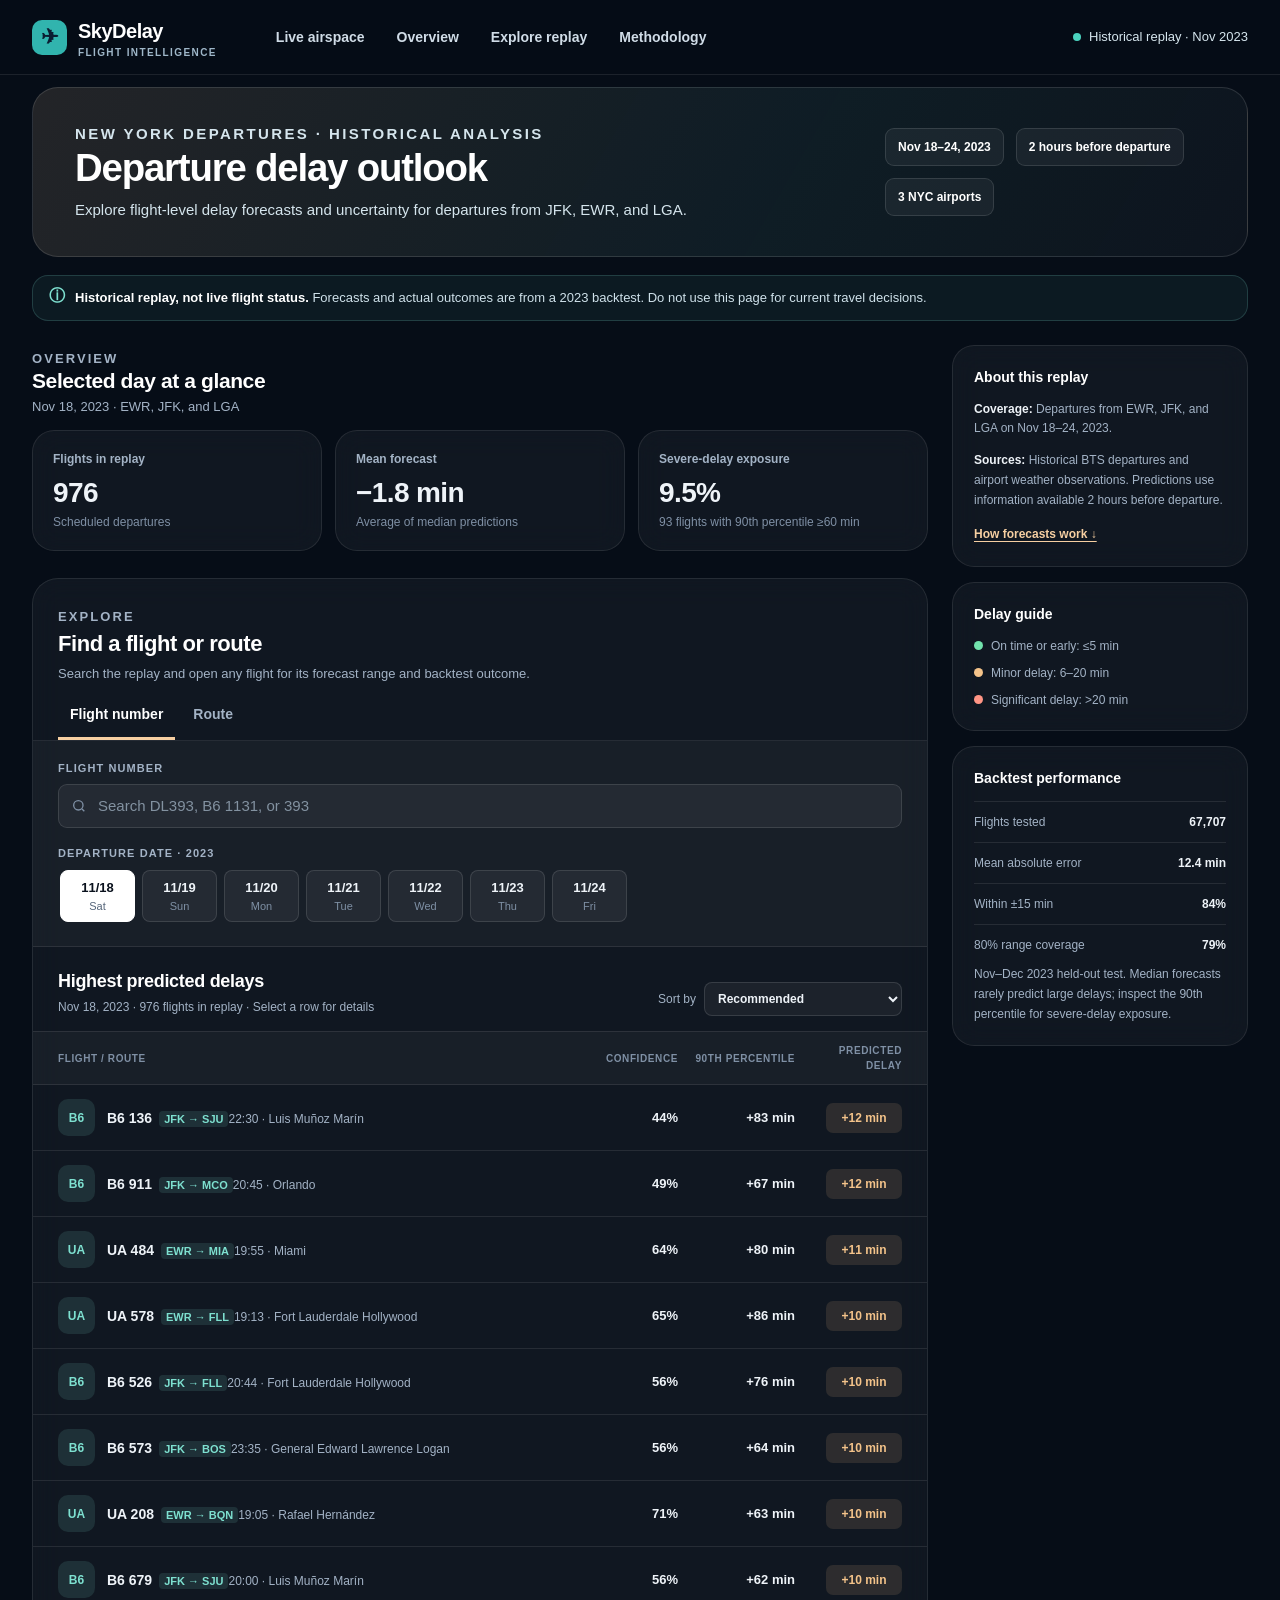
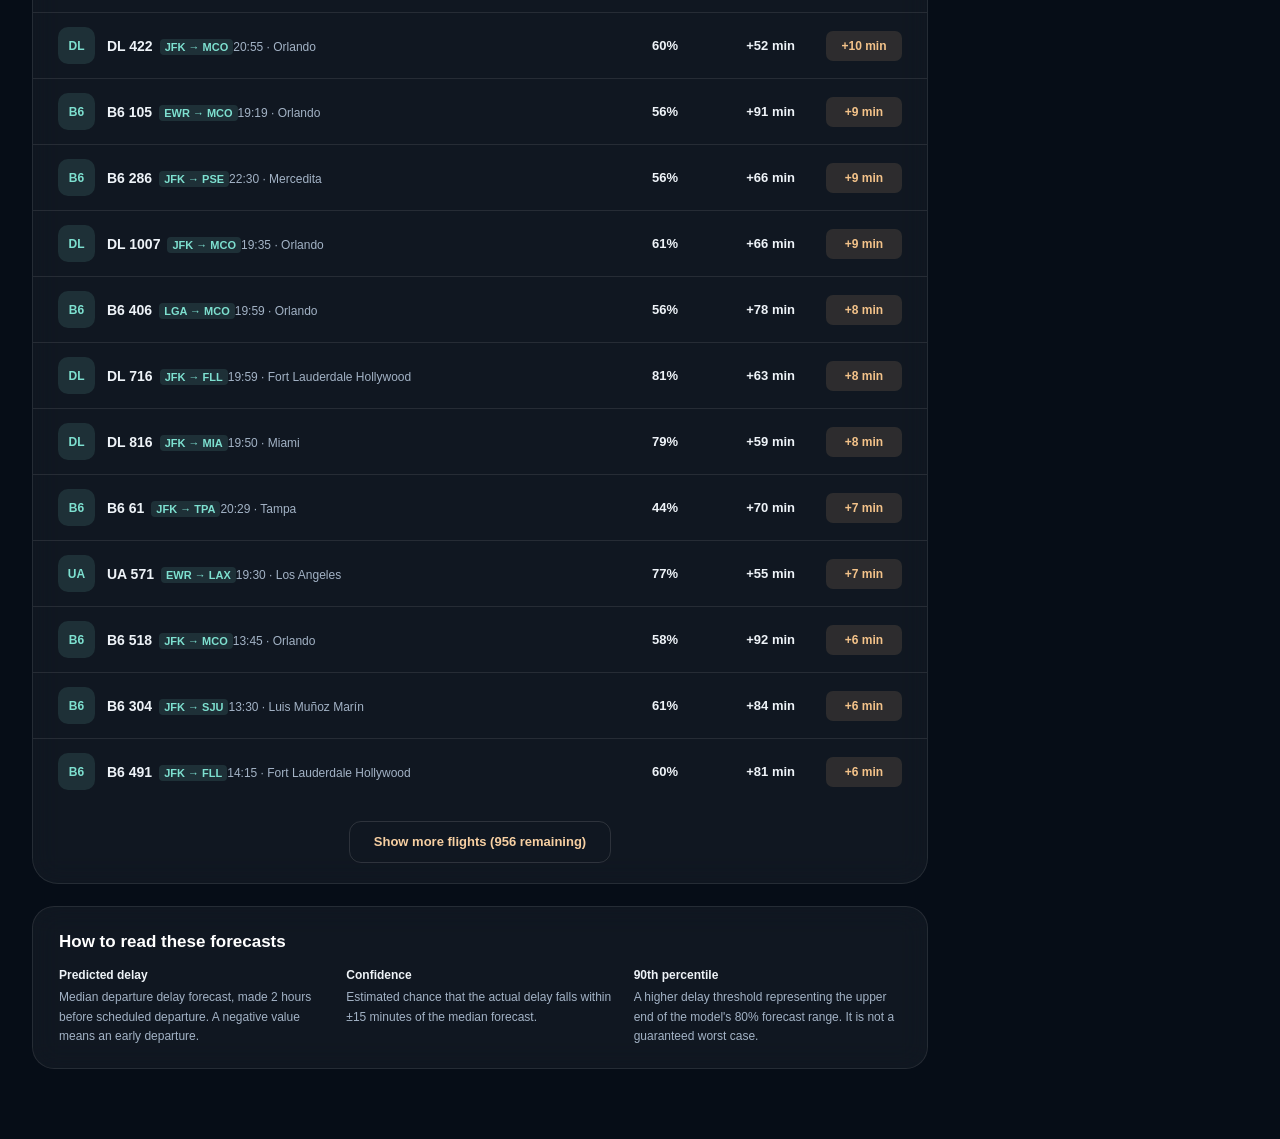
==== commit 3194d9f4: "feat: night-glass redesign with an illustrated airfield hero - Floating pill navigation, full-bleed " ====
--- a/prototype/replay.html
+++ b/prototype/replay.html
@@ -3,10 +3,11 @@
 <head>
 <meta charset="utf-8">
 <meta name="viewport" content="width=device-width, initial-scale=1">
-<meta name="theme-color" content="#0b1d32">
+<meta name="theme-color" content="#060d17">
 <link rel="icon" type="image/svg+xml" href="favicon.svg">
 <title>SkyDelay | New York departure outlook</title>
-<link rel="stylesheet" href="styles.css">
+<link rel="stylesheet" href="styles.css?v=20261116d">
+<link rel="stylesheet" href="theme.css?v=20261116d">
 </head>
 <body>
 <a class="skip" href="#main">Skip to main content</a>
@@ -24,6 +25,6 @@
 <script>
 const DATA = {"cols":["carrier","flight","origin","dest","date","time","pred","lo","hi","conf","actual","tail","drivers"],"rows":[["UA",794,"EWR","CLE","11-18","19:35",3,-7,56,83,305,"N39726",[["Airline",3.3],["Destination",-2.8],["Airport backlog",-2.7]]],["B6",136,"JFK","SJU","11-18","22:30",12,-6,83,44,156,"N662JB",[["Airline",5.2],["Destination",4.5],["Temperature",-1.4]]],["B6",679,"JFK","SJU","11-18","20:00",10,-6,62,56,311,"N2039J",[["Destination",4.7],["Airline",4.4],["NYC-wide backlog",-2.1]]],["NK",430,"EWR","MCO","11-18","05:05",-5,-8,22,89,0,"N667NK",[["NYC-wide backlog",-3.6],["Airport throughput",3.1],["Departure time",-3.1]]],["B6",42,"EWR","PBI","11-18","05:25",-6,-9,17,93,-8,"N569JB",[["NYC-wide backlog",-3.6],["Airport backlog",-3.5],["Airport throughput",3.1]]],["B6",407,"JFK","ORD","11-18","05:30",-5,-9,18,87,-10,"N561JB",[["NYC-wide backlog",-3.3],["Airport backlog",-3.0],["Airport throughput",2.9]]],["UA",176,"EWR","IAH","11-18","05:30",-4,-7,13,93,-6,"N37504",[["Airport backlog",-3.4],["Airport throughput",3.3],["NYC-wide backlog",-3.2]]],["NK",351,"EWR","PHX","11-18","05:30",-3,-8,22,88,-5,"N627NK",[["Airport throughput",3.1],["NYC-wide backlog",-2.9],["Departure time",-2.5]]],["AA",244,"JFK","MIA","11-18","05:30",-2,-7,13,93,-4,"N302SS",[["Airport throughput",2.4],["NYC-wide backlog",-2.4],["Destination",2.0]]],["AA",405,"EWR","MIA","11-18","05:09",-2,-6,18,93,20,"N341SV",[["Airport throughput",2.8],["NYC-wide backlog",-2.6],["Departure time",-2.3]]],["NK",265,"EWR","IAH","11-18","05:45",-4,-8,17,89,-3,"N617NK",[["Airport throughput",3.1],["NYC-wide backlog",-2.9],["Departure time",-2.6]]],["B6",946,"JFK","FLL","11-18","05:50",-3,-8,32,82,-4,"N508JL",[["NYC-wide backlog",-3.6],["Airport backlog",-3.1],["Departure time",-2.9]]],["B6",831,"EWR","MIA","11-18","06:00",-5,-8,14,93,-9,"N506JB",[["NYC-wide backlog",-3.6],["Departure time",-3.2],["Airport backlog",-3.2]]],["AA",12,"JFK","LAX","11-18","06:00",-5,-8,2,96,-8,"N104NN",[["Airport throughput",2.6],["NYC-wide backlog",-2.5],["Airline",-2.0]]],["UA",411,"EWR","ATL","11-18","06:00",-3,-7,18,93,-8,"N77544",[["NYC-wide backlog",-3.6],["Airport throughput",3.2],["Airport backlog",-3.1]]],["DL",747,"EWR","DTW","11-18","06:00",-4,-9,8,93,-7,"N965AT",[["Airport throughput",3.4],["NYC-wide backlog",-3.1],["Airport backlog",-2.9]]],["DL",392,"LGA","DTW","11-18","06:00",-4,-8,7,93,-7,"N337NW",[["Airport throughput",3.4],["NYC-wide backlog",-3.1],["Airport backlog",-2.9]]],["AA",234,"LGA","ORD","11-18","06:00",-6,-10,5,93,-5,"N843NN",[["Airport throughput",3.3],["NYC-wide backlog",-3.1],["Airport backlog",-2.3]]],["DL",735,"JFK","ATL","11-18","06:00",-1,-5,16,93,-5,"N685DA",[["Airport throughput",2.6],["NYC-wide backlog",-2.6],["Airport backlog",-2.1]]],["UA",866,"EWR","ORD","11-18","06:00",-3,-8,11,93,-5,"N17139",[["NYC-wide backlog",-3.6],["Airport throughput",3.4],["Airport backlog",-3.4]]],["AA",24,"JFK","SFO","11-18","06:00",-5,-9,4,93,-4,"N115NN",[["Airport throughput",2.8],["NYC-wide backlog",-2.5],["Airline",-2.2]]],["AA",233,"LGA","CLT","11-18","06:00",-5,-9,4,93,-4,"N534UW",[["Airport throughput",3.4],["NYC-wide backlog",-3.2],["Airport backlog",-2.3]]],["DL",820,"EWR","ATL","11-18","06:00",-2,-7,16,93,-4,"N955AT",[["Airport throughput",3.1],["NYC-wide backlog",-3.0],["Departure time",-2.4]]],["AA",429,"LGA","MIA","11-18","06:07",-3,-8,11,93,-10,"N815NN",[["Airport throughput",2.8],["NYC-wide backlog",-2.7],["Departure time",-2.3]]],["YX",1161,"EWR","IAD","11-18","06:00",-4,-8,3,93,-3,"N758YX",[["Airport throughput",3.5],["NYC-wide backlog",-2.7],["Airport backlog",-2.4]]],["UA",555,"EWR","DEN","11-18","06:01",-3,-7,15,93,-4,"N432UA",[["Airport backlog",-3.5],["NYC-wide backlog",-3.4],["Airport throughput",3.3]]],["DL",287,"LGA","ATL","11-18","06:00",-2,-6,10,93,-2,"N398DN",[["Airport throughput",3.1],["NYC-wide backlog",-2.8],["Airport backlog",-2.3]]],["UA",896,"LGA","IAH","11-18","06:00",-5,-8,1,93,-2,"N855UA",[["Airport throughput",3.3],["Airport backlog",-3.3],["NYC-wide backlog",-3.1]]],["AA",936,"EWR","CLT","11-18","06:02",-3,-8,12,93,-3,"N575UW",[["Airport throughput",3.3],["NYC-wide backlog",-3.2],["Departure time",-2.4]]],["AA",561,"LGA","DFW","11-18","06:00",-5,-9,3,93,0,"N922NN",[["Airport throughput",3.0],["NYC-wide backlog",-2.8],["Airport backlog",-2.0]]],["UA",742,"LGA","DEN","11-18","06:00",-5,-8,2,96,0,"N845UA",[["Airport throughput",3.4],["Airport backlog",-3.4],["NYC-wide backlog",-3.3]]],["UA",363,"EWR","AUS","11-18","06:01",-5,-9,13,89,-1,"N34460",[["Airport throughput",3.4],["Airport backlog",-3.4],["NYC-wide backlog",-3.3]]],["UA",240,"EWR","SFO","11-18","06:10",-1,-7,34,89,-10,"N18119",[["Airport throughput",3.4],["NYC-wide backlog",-3.4],["Airport backlog",-3.4]]],["WN",108,"LGA","DEN","11-18","06:00",-1,-4,8,93,0,"N8729H",[["Airline",4.6],["Airport throughput",3.4],["NYC-wide backlog",-3.2]]],["WN",635,"LGA","HOU","11-18","06:00",-1,-3,9,96,0,"N286WN",[["Airline",4.4],["NYC-wide backlog",-3.4],["Airport throughput",3.2]]],["B6",47,"LGA","FLL","11-18","06:00",-4,-9,17,93,1,"N828JB",[["NYC-wide backlog",-3.9],["Airport backlog",-3.4],["Departure time",-3.2]]],["NK",471,"LGA","MCO","11-18","06:00",-6,-10,12,93,1,"N604NK",[["NYC-wide backlog",-3.6],["Airport throughput",3.2],["Airport backlog",-2.8]]],["AA",952,"EWR","DFW","11-18","06:07",-3,-8,11,93,-5,"N980NN",[["Airport throughput",2.9],["NYC-wide backlog",-2.8],["Departure time",-2.3]]],["B6",90,"LGA","MCO","11-18","06:05",-5,-9,13,89,-1,"N583JB",[["NYC-wide backlog",-3.9],["Airport backlog",-3.5],["Airport throughput",3.3]]],["UA",701,"EWR","FLL","11-18","06:15",-3,-7,25,93,-5,"N27477",[["NYC-wide backlog",-3.7],["Airport backlog",-3.5],["Departure time",-3.3]]],["DL",964,"EWR","MSP","11-18","06:15",-4,-9,14,91,1,"N986AT",[["Airport throughput",3.2],["NYC-wide backlog",-3.0],["Airport backlog",-2.6]]],["UA",948,"LGA","ORD","11-18","06:25",-6,-9,-2,100,-7,"N15712",[["NYC-wide backlog",-3.5],["Airport throughput",3.5],["Airport backlog",-3.3]]],["B6",256,"JFK","MKE","11-18","06:30",-6,-9,10,93,-10,"N3085J",[["Airport backlog",-3.4],["NYC-wide backlog",-3.3],["Airport throughput",3.1]]],["UA",424,"EWR","PHX","11-18","06:30",-4,-8,14,93,-10,"N48127",[["Airport backlog",-3.4],["Airport throughput",3.4],["NYC-wide backlog",-3.1]]],["UA",931,"EWR","TPA","11-18","06:30",-5,-8,8,93,-7,"N47291",[["Airport backlog",-3.9],["NYC-wide backlog",-3.9],["Departure time",-3.7]]],["AA",927,"JFK","CLT","11-18","06:30",-4,-7,10,93,-6,"N919AN",[["NYC-wide backlog",-3.0],["Airport throughput",2.9],["Airport backlog",-2.2]]],["B6",388,"JFK","PBI","11-18","06:30",-4,-8,27,89,-5,"N804JB",[["NYC-wide backlog",-3.4],["Airport backlog",-3.3],["Departure time",-2.8]]],["NK",47,"LGA","FLL","11-18","06:30",-5,-9,19,92,-5,"N660NK",[["NYC-wide backlog",-3.6],["Airport throughput",3.1],["Departure time",-2.9]]],["YX",1130,"EWR","JAX","11-18","06:30",-4,-9,2,93,-5,"N647RW",[["Airport throughput",3.2],["NYC-wide backlog",-2.5],["Departure time",-2.4]]],["AA",65,"JFK","MIA","11-18","06:30",-2,-7,17,93,-4,"N328TC",[["Airport throughput",2.4],["NYC-wide backlog",-2.4],["Departure time",-2.1]]],["UA",302,"EWR","MCO","11-18","06:30",-4,-7,20,89,-4,"N12109",[["NYC-wide backlog",-3.7],["Airport backlog",-3.6],["Departure time",-3.3]]],["AA",439,"EWR","PHX","11-18","06:15",-2,-8,13,93,12,"N327SK",[["Airport throughput",3.1],["NYC-wide backlog",-2.5],["Departure time",-2.4]]],["AA",856,"JFK","PHX","11-18","06:33",-3,-7,11,93,-1,"N938AN",[["Airport throughput",2.7],["NYC-wide backlog",-2.3],["Airport backlog",-2.1]]],["DL",115,"JFK","SLC","11-18","06:35",-1,-5,25,93,-3,"N116DN",[["Airport throughput",2.5],["NYC-wide backlog",-2.4],["Airport backlog",-2.2]]],["DL",303,"LGA","SLC","11-18","06:35",-2,-7,19,93,-3,"N123DQ",[["Airport throughput",3.0],["NYC-wide backlog",-2.7],["Airport backlog",-2.5]]],["B6",3,"JFK","SFO","11-18","06:40",-5,-10,14,89,-7,"N983JT",[["NYC-wide backlog",-3.1],["Airport throughput",2.8],["Airport backlog",-2.7]]],["NK",270,"EWR","PIT","11-18","06:40",-4,-9,13,89,-3,"N525NK",[["Airport throughput",3.1],["NYC-wide backlog",-2.9],["Airport backlog",-2.7]]],["UA",886,"EWR","MIA","11-18","06:45",-2,-6,22,93,-2,"N77552",[["NYC-wide backlog",-3.4],["Airport backlog",-3.2],["Departure time",-3.2]]],["B6",186,"JFK","LAS","11-18","06:55",-4,-8,19,86,-11,"N987JT",[["NYC-wide backlog",-3.2],["Airport backlog",-3.1],["Airport throughput",2.7]]],["UA",449,"EWR","CHS","11-18","06:59",-5,-9,15,93,-12,"N435UA",[["NYC-wide backlog",-3.3],["Airport backlog",-3.1],["Airport throughput",3.1]]],["B6",948,"LGA","ATL","11-18","06:55",-4,-9,12,91,-7,"N763JB",[["NYC-wide backlog",-3.4],["Airport backlog",-3.0],["Airport throughput",3.0]]],["WN",345,"LGA","BNA","11-18","06:50",-3,-5,4,96,-2,"N411WN",[["Airline",4.0],["NYC-wide backlog",-3.6],["Airport throughput",3.3]]],["B6",428,"LGA","TPA","11-18","06:55",-6,-10,5,93,-6,"N519JB",[["NYC-wide backlog",-4.0],["Airport backlog",-3.9],["Airport throughput",3.6]]],["UA",80,"EWR","SNA","11-18","06:59",-5,-9,23,89,-9,"N77510",[["Airport throughput",3.5],["NYC-wide backlog",-3.4],["Airport backlog",-3.3]]],["AS",85,"EWR","LAX","11-18","07:00",0,-9,46,81,-9,"N936AK",[["Airport throughput",3.5],["NYC-wide backlog",-2.7],["Departure time",-2.3]]],["B6",674,"JFK","DCA","11-18","06:59",-4,-9,26,82,-8,"N348JB",[["NYC-wide backlog",-3.2],["Airport backlog",-3.0],["Airport throughput",2.8]]],["B6",953,"LGA","BOS","11-18","07:00",-7,-11,6,93,-9,"N273JB",[["NYC-wide backlog",-3.7],["Airport backlog",-3.7],["Airport throughput",3.3]]],["NK",1037,"LGA","PBI","11-18","07:00",-6,-10,17,93,-9,"N625NK",[["NYC-wide backlog",-3.2],["Airport backlog",-2.9],["Airport throughput",2.9]]],["YX",1114,"EWR","MSY","11-18","07:00",-4,-9,9,91,-9,"N762YX",[["Airport throughput",3.2],["NYC-wide backlog",-2.6],["Airport backlog",-2.4]]],["UA",503,"EWR","ATL","11-18","07:00",-2,-7,20,93,-9,"N37530",[["NYC-wide backlog",-3.6],["Airport throughput",3.4],["Airport backlog",-3.1]]],["UA",454,"EWR","CLT","11-18","06:55",-3,-7,13,93,-4,"N451UA",[["NYC-wide backlog",-3.8],["Airport throughput",3.5],["Airport backlog",-3.5]]],["AA",188,"LGA","CLT","11-18","06:59",-5,-10,3,93,-7,"N909NN",[["Airport throughput",3.4],["NYC-wide backlog",-3.2],["Airport backlog",-2.3]]],["AS",12,"JFK","SFO","11-18","07:00",-5,-10,13,89,-8,"N433AS",[["Airport throughput",3.0],["NYC-wide backlog",-2.5],["Airport backlog",-2.1]]],["DL",314,"JFK","RSW","11-18","07:00",-3,-7,9,93,-8,"N3734B",[["Airport throughput",2.8],["NYC-wide backlog",-2.5],["Airport backlog",-2.3]]],["AA",955,"LGA","DCA","11-18","06:59",-6,-11,20,89,-6,"N815AW",[["Airport throughput",3.1],["NYC-wide backlog",-2.9],["Airport backlog",-2.2]]],["B6",223,"JFK","FLL","11-18","07:00",-2,-7,39,82,-7,"N2084J",[["NYC-wide backlog",-3.6],["Airport backlog",-3.2],["Departure time",-2.9]]],["DL",782,"JFK","FLL","11-18","07:00",-1,-5,30,89,-7,"N3747D",[["NYC-wide backlog",-2.9],["Airport throughput",2.9],["Destination",2.7]]],["UA",879,"EWR","LAX","11-18","06:30",-2,-7,30,89,23,"N12006",[["NYC-wide backlog",-3.3],["Airport backlog",-3.2],["Airport throughput",3.2]]],["AA",696,"LGA","BOS","11-18","07:00",-5,-10,9,93,-6,"N820AW",[["Airport throughput",3.2],["NYC-wide backlog",-3.2],["Airport backlog",-2.5]]],["DL",353,"LGA","PBI","11-18","07:00",-4,-8,15,93,-6,"N372NW",[["NYC-wide backlog",-3.1],["Airport throughput",3.0],["Airport backlog",-3.0]]],["9E",1650,"JFK","DTW","11-18","06:59",-3,-6,8,93,-4,"N602LR",[["Airport throughput",2.9],["NYC-wide backlog",-2.7],["Airport backlog",-2.5]]],["AA",1,"JFK","LAX","11-18","07:00",-5,-8,7,93,-5,"N113AN",[["Airport throughput",2.7],["NYC-wide backlog",-2.5],["Airline",-2.1]]],["B6",1009,"EWR","TPA","11-18","07:00",-4,-9,11,89,-5,"N559JB",[["NYC-wide backlog",-3.9],["Airport backlog",-3.9],["Airport throughput",3.8]]],["DL",189,"JFK","LAX","11-18","07:00",-2,-5,12,91,-5,"N197DN",[["Airport throughput",2.7],["NYC-wide backlog",-2.5],["Airport backlog",-2.1]]],["DL",921,"JFK","AUS","11-18","07:00",-3,-6,15,89,-5,"N347NW",[["Airport throughput",2.9],["NYC-wide backlog",-2.5],["Airport backlog",-2.2]]],["UA",844,"EWR","ORD","11-18","07:00",-2,-8,15,93,-5,"N77258",[["Airport throughput",3.7],["NYC-wide backlog",-3.6],["Airport backlog",-3.4]]],["DL",173,"JFK","SFO","11-18","07:00",-1,-5,11,93,-4,"N177DN",[["Airport throughput",3.0],["NYC-wide backlog",-2.6],["Airport backlog",-2.2]]],["WN",1163,"LGA","ATL","11-18","07:00",0,-4,9,93,-4,"N8882Q",[["Airline",4.2],["NYC-wide backlog",-3.2],["Airport throughput",2.9]]],["DL",499,"JFK","TPA","11-18","07:05",-3,-6,10,93,-7,"N916DU",[["NYC-wide backlog",-3.2],["Airport throughput",3.2],["Airport backlog",-2.8]]],["DL",507,"LGA","TPA","11-18","07:04",-4,-8,8,93,-6,"N363NW",[["Airport throughput",3.4],["NYC-wide backlog",-3.4],["Airport backlog",-3.1]]],["DL",554,"LGA","FLL","11-18","07:05",-2,-6,18,93,-7,"N373DX",[["NYC-wide backlog",-3.1],["Airport throughput",3.1],["Airport backlog",-2.8]]],["DL",948,"LGA","MIA","11-18","07:05",-2,-6,12,93,-7,"N387DA",[["NYC-wide backlog",-2.9],["Airport throughput",2.8],["Airport backlog",-2.5]]],["AA",536,"LGA","MIA","11-18","06:59",-4,-8,11,93,0,"N848NN",[["Airport throughput",2.8],["NYC-wide backlog",-2.7],["Departure time",-2.3]]],["YX",1897,"JFK","BOS","11-18","07:00",-4,-8,8,93,-1,"N222JQ",[["Airport throughput",3.0],["NYC-wide backlog",-2.7],["Airline",-2.5]]],["YX",1296,"LGA","MSP","11-18","07:10",-6,-11,6,93,-8,"N440YX",[["Airport throughput",2.8],["NYC-wide backlog",-2.4],["Airline",-2.4]]],["UA",785,"EWR","DFW","11-18","06:59",-4,-8,10,93,6,"N872UA",[["NYC-wide backlog",-3.4],["Airport backlog",-3.2],["Airport throughput",3.1]]],["DL",329,"EWR","SLC","11-18","07:09",-1,-7,28,89,-2,"N302DU",[["Airport throughput",3.0],["NYC-wide backlog",-2.6],["Airport backlog",-2.4]]],["B6",331,"EWR","MCO","11-18","07:09",-4,-9,21,89,-1,"N547JB",[["NYC-wide backlog",-3.8],["Airport backlog",-3.5],["Airport throughput",3.4]]],["DL",745,"LGA","CHS","11-18","07:15",-5,-9,11,89,-6,"N302NB",[["Airport throughput",2.9],["NYC-wide backlog",-2.7],["Airport backlog",-2.5]]],["NK",843,"EWR","LAX","11-18","06:50",-3,-8,33,82,19,"N628NK",[["NYC-wide backlog",-3.1],["Airport throughput",3.0],["Departure time",-2.4]]],["UA",535,"EWR","STT","11-18","07:00",-4,-8,21,89,9,"N24729",[["Airport backlog",-3.5],["Airport throughput",3.2],["NYC-wide backlog",-2.9]]],["DL",309,"JFK","SEA","11-18","07:10",-1,-5,10,93,0,"N544DN",[["Airport throughput",2.9],["NYC-wide backlog",-2.7],["Airport backlog",-2.5]]],["DL",188,"LGA","DEN","11-18","07:15",-3,-7,10,93,-4,"N3756",[["Airport throughput",3.2],["Airport backlog",-2.8],["NYC-wide backlog",-2.8]]],["DL",516,"LGA","MCO","11-18","07:10",-2,-6,11,93,3,"N107DN",[["Airport throughput",3.2],["NYC-wide backlog",-3.2],["Airport backlog",-2.8]]],["UA",235,"LGA","DEN","11-18","07:24",-5,-9,6,93,-7,"N899UA",[["Airport backlog",-3.4],["NYC-wide backlog",-3.3],["Airport throughput",3.2]]],["WN",685,"LGA","DAL","11-18","07:15",0,-3,12,93,4,"N8325D",[["Airline",4.2],["NYC-wide backlog",-3.4],["Airport throughput",3.0]]],["B6",368,"JFK","BNA","11-18","07:30",-4,-10,28,82,-10,"N3121J",[["NYC-wide backlog",-3.5],["Airport backlog",-3.2],["Airport throughput",2.7]]],["NK",190,"EWR","FLL","11-18","06:10",-3,-8,28,89,70,"N954NK",[["NYC-wide backlog",-3.5],["Airport throughput",3.1],["Departure time",-3.0]]],["B6",313,"JFK","SAV","11-18","07:30",-4,-9,27,86,-9,"N3104J",[["NYC-wide backlog",-3.4],["Airport backlog",-3.1],["Airport throughput",3.0]]],["UA",810,"EWR","SAV","11-18","07:30",-4,-9,17,93,-9,"N76265",[["NYC-wide backlog",-3.7],["Airport throughput",3.6],["Airport backlog",-3.5]]],["AA",966,"JFK","AUS","11-18","07:30",-3,-8,18,89,-7,"N8030F",[["Airport throughput",2.9],["NYC-wide backlog",-2.4],["Airport backlog",-2.0]]],["AS",90,"EWR","SEA","11-18","07:30",-2,-10,23,79,-7,"N536AS",[["Airport throughput",3.4],["NYC-wide backlog",-2.8],["Airport backlog",-2.5]]],["DL",985,"JFK","MIA","11-18","07:30",-1,-5,18,91,-7,"N398DA",[["Airport throughput",2.6],["NYC-wide backlog",-2.6],["Departure time",-2.4]]],["UA",611,"EWR","MCO","11-18","07:30",-2,-7,26,89,-7,"N68801",[["NYC-wide backlog",-3.7],["Airport backlog",-3.6],["Airport throughput",3.5]]],["9E",1432,"JFK","SAV","11-18","07:30",-4,-7,9,93,-5,"N335PQ",[["Airport throughput",2.9],["NYC-wide backlog",-2.7],["Airport backlog",-2.4]]],["DL",525,"JFK","MSP","11-18","07:30",-2,-6,22,89,-4,"N339NB",[["Airport throughput",2.9],["NYC-wide backlog",-2.8],["Airport backlog",-2.3]]],["DL",394,"LGA","IAH","11-18","07:30",-4,-8,12,89,-4,"N116DU",[["Airport throughput",3.1],["Airport backlog",-2.7],["NYC-wide backlog",-2.7]]],["UA",762,"EWR","PBI","11-18","07:30",-3,-8,25,93,-4,"N78524",[["Airport backlog",-3.7],["NYC-wide backlog",-3.5],["Airport throughput",3.3]]],["UA",415,"EWR","SRQ","11-18","07:30",-4,-9,18,88,-4,"N462UA",[["Airport backlog",-3.7],["NYC-wide backlog",-3.5],["Airport throughput",3.4]]],["UA",943,"EWR","RDU","11-18","07:30",-3,-7,25,89,-3,"N69833",[["Airport throughput",3.8],["NYC-wide backlog",-3.6],["Airport backlog",-3.5]]],["UA",807,"EWR","IAH","11-18","07:00",-3,-7,20,89,27,"N649UA",[["Airport throughput",3.5],["Airport backlog",-3.5],["Departure time",-3.3]]],["DL",184,"JFK","LAS","11-18","07:30",-2,-5,12,93,-2,"N706TW",[["Airport throughput",2.9],["NYC-wide backlog",-2.6],["Airport backlog",-2.3]]],["DL",457,"JFK","MCO","11-18","07:30",-1,-4,19,89,-2,"N121DZ",[["Airport throughput",3.0],["NYC-wide backlog",-2.9],["Departure time",-2.7]]],["UA",947,"LGA","IAH","11-18","07:30",-5,-9,8,93,-2,"N14731",[["Airport backlog",-3.4],["Airport throughput",3.2],["NYC-wide backlog",-3.1]]],["AA",520,"LGA","DFW","11-18","07:32",-5,-9,8,93,-3,"N982NN",[["Airport throughput",2.8],["NYC-wide backlog",-2.8],["Airport backlog",-2.0]]],["DL",182,"LGA","ATL","11-18","07:30",-2,-6,14,93,-1,"N129DN",[["Airport throughput",2.9],["NYC-wide backlog",-2.8],["Airport backlog",-2.4]]],["AS",11,"JFK","SEA","11-18","07:30",-6,-10,5,93,0,"N703AL",[["Airport throughput",2.9],["NYC-wide backlog",-2.6],["Airport backlog",-2.4]]],["UA",576,"EWR","SAN","11-18","07:45",-2,-8,19,89,-12,"N77259",[["Airport throughput",3.6],["Airport backlog",-3.6],["NYC-wide backlog",-3.5]]],["DL",758,"JFK","PBI","11-18","07:35",-2,-6,27,91,0,"N3745B",[["NYC-wide backlog",-2.8],["Airport throughput",2.8],["Airport backlog",-2.7]]],["UA",220,"EWR","LAS","11-18","07:00",-2,-8,24,86,35,"N18112",[["Airport backlog",-3.5],["Airport throughput",3.5],["NYC-wide backlog",-3.3]]],["B6",255,"JFK","JAX","11-18","07:30",-4,-8,25,82,8,"N612JB",[["NYC-wide backlog",-3.5],["Airport throughput",3.1],["Airport backlog",-3.1]]],["YX",1062,"EWR","GRR","11-18","07:50",-4,-10,3,96,-7,"N729YX",[["Airport throughput",3.5],["NYC-wide backlog",-2.5],["Airport backlog",-2.4]]],["AA",893,"JFK","MIA","11-18","07:30",-2,-7,24,93,16,"N750AN",[["Airport throughput",2.5],["NYC-wide backlog",-2.4],["Departure time",-2.1]]],["UA",601,"EWR","BOS","11-18","07:30",-3,-7,18,91,17,"N15751",[["NYC-wide backlog",-3.8],["Airport throughput",3.8],["Airport backlog",-3.7]]],["DL",549,"LGA","MSP","11-18","07:55",-4,-9,17,89,-7,"N344DN",[["Airport throughput",3.1],["NYC-wide backlog",-3.0],["Airport backlog",-2.6]]],["NK",152,"EWR","LAS","11-18","07:45",-2,-8,35,79,3,"N644NK",[["Airport throughput",3.3],["NYC-wide backlog",-3.1],["Airport backlog",-2.6]]],["UA",112,"EWR","FLL","11-18","07:50",-1,-6,35,93,-1,"N14102",[["NYC-wide backlog",-3.7],["Airport backlog",-3.5],["Airport throughput",3.4]]],["B6",40,"JFK","BTV","11-18","08:00",-3,-8,36,73,-10,"N655JB",[["Current airport avg. delay",-2.2],["NYC-wide backlog",-2.2],["Airport backlog",-2.1]]],["WN",1023,"LGA","STL","11-18","07:50",-2,-5,8,93,0,"N8582Z",[["Airline",4.2],["Airport throughput",3.1],["Airport backlog",-3.1]]],["B6",567,"JFK","SJU","11-18","06:30",-3,-7,34,86,81,"N949JT",[["NYC-wide backlog",-3.4],["Departure time",-3.1],["Airport backlog",-3.0]]],["AA",328,"JFK","STT","11-18","08:02",-5,-10,37,87,-10,"N9006",[["Airline",-2.3],["Current airport avg. delay",-1.7],["Destination",-1.6]]],["B6",108,"LGA","JAX","11-18","07:59",-6,-10,15,89,-7,"N517JB",[["NYC-wide backlog",-3.7],["Airport backlog",-3.5],["Airport throughput",3.4]]],["9E",1674,"JFK","CLT","11-18","08:00",-3,-7,19,91,-7,"N303PQ",[["Current airport avg. delay",-1.8],["NYC-wide backlog",-1.5],["Airline",-1.5]]],["DL",183,"JFK","DEN","11-18","08:00",-1,-5,30,83,-7,"N539DN",[["Current airport avg. delay",-1.8],["NYC-wide backlog",-1.7],["Airport backlog",-1.6]]],["DL",496,"LGA","DTW","11-18","08:00",-4,-8,23,89,-7,"N367DN",[["NYC-wide backlog",-1.8],["Airport backlog",-1.7],["Destination",-1.1]]],["UA",890,"EWR","IAH","11-18","08:00",-1,-7,30,89,-7,"N27261",[["Airport backlog",-2.4],["NYC-wide backlog",-2.1],["Airline",2.0]]],["B6",827,"JFK","RDU","11-18","08:00",-3,-8,44,75,-6,"N3112J",[["NYC-wide backlog",-2.4],["Airport backlog",-2.3],["Current airport avg. delay",-2.3]]],["YX",1862,"LGA","SDF","11-18","08:00",-6,-10,3,96,-6,"N237JQ",[["Airline",-2.4],["Airport backlog",-1.4],["NYC-wide backlog",-1.4]]],["YX",1052,"EWR","CMH","11-18","07:59",-4,-9,6,93,-5,"N730YX",[["Airport throughput",3.3],["NYC-wide backlog",-2.4],["Airline",-2.4]]],["9E",1552,"JFK","BWI","11-18","08:00",-4,-6,19,93,-5,"N320PQ",[["Current airport avg. delay",-1.5],["Airline",-1.5],["Airport backlog",-1.4]]],["AA",103,"EWR","MIA","11-18","08:00",-1,-7,40,91,-5,"N991NN",[["Destination",2.0],["NYC-wide backlog",-1.6],["Airport backlog",-1.6]]],["DL",910,"EWR","ATL","11-18","08:05",-1,-6,24,93,-10,"N943AT",[["NYC-wide backlog",-1.8],["Airport backlog",-1.5],["Departure time",-1.5]]],["UA",825,"EWR","RSW","11-18","08:00",-2,-8,27,92,-5,"N17529",[["Airport backlog",-2.5],["NYC-wide backlog",-2.2],["Airline",2.0]]],["9E",1745,"JFK","BUF","11-18","08:00",-4,-7,18,93,-4,"N336PQ",[["Current airport avg. delay",-1.6],["Airline",-1.4],["Airport backlog",-1.3]]],["UA",853,"LGA","ORD","11-18","08:00",-6,-9,16,93,-4,"N843UA",[["Airport backlog",-2.1],["NYC-wide backlog",-2.1],["Origin airport",-1.6]]],["AA",812,"JFK","DFW","11-18","08:00",-1,-6,41,93,-3,"N916AN",[["Current airport avg. delay",-1.8],["NYC-wide backlog",-1.5],["Airline",-1.4]]],["DL",125,"JFK","PHX","11-18","08:00",-2,-5,21,93,-3,"N517DN",[["NYC-wide backlog",-1.7],["Current airport avg. delay",-1.7],["Airport backlog",-1.5]]],["9E",1671,"JFK","CHS","11-18","08:00",-4,-7,15,93,-2,"N906XJ",[["Current airport avg. delay",-1.5],["NYC-wide backlog",-1.3],["Airport backlog",-1.3]]],["DL",170,"JFK","LAX","11-18","08:00",-1,-5,16,89,-1,"N189DN",[["Current airport avg. delay",-1.5],["NYC-wide backlog",-1.5],["Airport backlog",-1.3]]],["B6",46,"JFK","SRQ","11-18","08:00",-2,-10,50,73,0,"N231JB",[["Airport backlog",-2.5],["Current airport avg. delay",-2.3],["NYC-wide backlog",-2.3]]],["DL",908,"JFK","MSY","11-18","08:00",-2,-6,36,83,0,"N365NB",[["Current airport avg. delay",-1.8],["NYC-wide backlog",-1.7],["Airport backlog",-1.7]]],["WN",1010,"LGA","MDW","11-18","08:05",0,-4,19,89,-4,"N965WN",[["Airline",3.8],["NYC-wide backlog",-2.3],["Airport backlog",-1.7]]],["9E",1583,"JFK","CLE","11-18","08:10",-5,-8,23,91,-8,"N292PQ",[["Current airport avg. delay",-1.6],["Airport backlog",-1.5],["Destination",-1.4]]],["UA",828,"EWR","DEN","11-18","08:05",-1,-6,29,91,-1,"N12114",[["Airport backlog",-2.4],["NYC-wide backlog",-2.2],["Airline",1.9]]],["DL",668,"JFK","SJU","11-18","08:10",-1,-5,32,93,-2,"N526DE",[["NYC-wide backlog",-2.0],["Current airport avg. delay",-1.8],["Airport backlog",-1.5]]],["9E",1560,"LGA","BNA","11-18","08:15",-5,-9,19,93,-5,"N304PQ",[["NYC-wide backlog",-1.6],["Airport backlog",-1.6],["Airline",-1.1]]],["B6",216,"JFK","MCO","11-18","06:30",-3,-7,33,82,101,"N615JB",[["NYC-wide backlog",-3.6],["Airport backlog",-3.3],["Departure time",-3.2]]],["YX",1868,"LGA","IND","11-18","08:18",-6,-10,4,96,-6,"N206JQ",[["Airline",-2.6],["NYC-wide backlog",-1.6],["Airport backlog",-1.5]]],["AA",751,"LGA","CLT","11-18","08:20",-4,-9,20,93,-7,"N998NN",[["NYC-wide backlog",-1.7],["Airline",-1.5],["Airport backlog",-1.5]]],["OO",1224,"JFK","ORD","11-18","08:15",-2,-6,39,93,-2,"N324SY",[["Current airport avg. delay",-1.6],["NYC-wide backlog",-1.6],["Airport backlog",-1.5]]],["AA",551,"EWR","CLT","11-18","08:09",-2,-8,27,89,6,"N947NN",[["NYC-wide backlog",-1.7],["Airport backlog",-1.6],["Airline",-1.4]]],["DL",258,"LGA","DFW","11-18","08:20",-4,-8,31,89,-5,"N121DU",[["NYC-wide backlog",-1.8],["Airport backlog",-1.4],["Departure time",-1.1]]],["9E",1492,"LGA","MKE","11-18","08:29",-5,-9,9,93,-13,"N480PX",[["Airport backlog",-1.6],["NYC-wide backlog",-1.5],["Airline",-1.1]]],["B6",53,"JFK","SAN","11-18","08:20",-3,-8,28,82,-3,"N903JB",[["NYC-wide backlog",-2.2],["Airport backlog",-2.0],["Current airport avg. delay",-2.0]]],["AA",995,"EWR","ORD","11-18","07:10",-3,-9,19,93,68,"N330TJ",[["Airport throughput",3.4],["NYC-wide backlog",-3.1],["Departure time",-2.3]]],["YX",1146,"EWR","EYW","11-18","08:29",-4,-10,14,89,-11,"N638RW",[["Airline",-2.2],["Destination",-1.6],["Airport backlog",-1.4]]],["9E",1573,"JFK","CVG","11-18","08:30",-5,-9,13,93,-10,"N901XJ",[["Current airport avg. delay",-1.6],["Airport backlog",-1.5],["Airline",-1.4]]],["9E",1638,"JFK","PWM","11-18","08:30",-5,-7,17,89,-10,"N308PQ",[["Destination",-1.7],["Current airport avg. delay",-1.5],["Airport backlog",-1.4]]],["YX",1131,"EWR","ROC","11-18","08:29",-4,-9,3,93,-7,"N728YX",[["Airline",-2.1],["NYC-wide backlog",-1.5],["Airport backlog",-1.5]]],["AA",508,"JFK","CLT","11-18","08:30",-3,-7,33,89,-7,"N825NN",[["Current airport avg. delay",-2.0],["Airline",-1.7],["NYC-wide backlog",-1.6]]],["B6",23,"JFK","MSY","11-18","08:29",-3,-8,47,73,-5,"N368JB",[["NYC-wide backlog",-2.4],["Airport backlog",-2.4],["Current airport avg. delay",-2.3]]],["NK",557,"EWR","MIA","11-18","08:25",-2,-8,40,87,-1,"N603NK",[["NYC-wide backlog",-2.3],["Airport backlog",-2.0],["Departure time",-1.7]]],["YX",1277,"LGA","OMA","11-18","08:30",-6,-10,16,93,-6,"N419YX",[["Airline",-2.6],["NYC-wide backlog",-1.4],["Airport backlog",-1.4]]],["UA",642,"EWR","ORD","11-18","08:00",-1,-7,27,93,24,"N37562",[["Airport backlog",-2.3],["NYC-wide backlog",-2.1],["Airline",1.9]]],["UA",101,"EWR","TPA","11-18","08:29",-2,-7,21,93,-5,"N37307",[["Airport backlog",-2.8],["NYC-wide backlog",-2.5],["Airline",1.9]]],["YX",1359,"JFK","DCA","11-18","08:30",-5,-8,15,93,-5,"N408YX",[["Airline",-2.4],["Current airport avg. delay",-1.8],["Airport backlog",-1.5]]],["DL",340,"JFK","SAN","11-18","08:30",-2,-5,24,87,-4,"N530DE",[["NYC-wide backlog",-1.7],["Airport backlog",-1.5],["Current airport avg. delay",-1.5]]],["UA",134,"EWR","LAX","11-18","08:30",1,-6,38,89,-3,"N17015",[["Airline",2.5],["Airport backlog",-2.0],["NYC-wide backlog",-2.0]]],["NK",296,"LGA","CLT","11-18","08:35",-6,-10,18,91,-6,"N663NK",[["NYC-wide backlog",-2.2],["Airport backlog",-1.9],["Origin airport",-1.3]]],["B6",180,"JFK","SJU","11-18","07:59",-1,-7,52,79,31,"N2038J",[["NYC-wide backlog",-3.4],["Airport backlog",-3.0],["Airport throughput",2.7]]],["UA",469,"EWR","MCO","11-18","08:25",-2,-6,32,93,6,"N19136",[["Airport backlog",-2.7],["NYC-wide backlog",-2.7],["Airline",2.1]]],["9E",1731,"LGA","RDU","11-18","08:38",-4,-9,16,93,-5,"N485PX",[["NYC-wide backlog",-1.6],["Airport backlog",-1.5],["Airline",-1.2]]],["UA",170,"EWR","LAS","11-18","08:29",-2,-7,31,86,4,"N37577",[["Airport backlog",-2.5],["NYC-wide backlog",-2.4],["Airline",2.1]]],["DL",241,"JFK","DFW","11-18","08:36",-1,-6,41,89,-1,"N142DU",[["NYC-wide backlog",-1.6],["Current airport avg. delay",-1.6],["Airport backlog",-1.4]]],["YX",1888,"LGA","DCA","11-18","08:38",-5,-9,9,93,-2,"N231JQ",[["Airline",-1.9],["Airport backlog",-1.5],["NYC-wide backlog",-1.5]]],["UA",774,"EWR","SJU","11-18","07:55",0,-6,45,89,41,"N59053",[["NYC-wide backlog",-3.5],["Airport throughput",3.4],["Airport backlog",-3.3]]],["9E",1758,"LGA","OMA","11-18","08:45",-3,-8,51,89,-8,"N928XJ",[["NYC-wide backlog",-1.5],["Airport backlog",-1.4],["Current airport avg. delay",-1.0]]],["UA",564,"EWR","SAT","11-18","08:43",-3,-9,25,93,-6,"N447UA",[["Airport backlog",-2.5],["NYC-wide backlog",-2.0],["Airline",1.9]]],["9E",1691,"LGA","ILM","11-18","08:45",-5,-10,7,93,-7,"N925XJ",[["NYC-wide backlog",-1.5],["Airport backlog",-1.4],["Destination",-1.2]]],["B6",919,"EWR","FLL","11-18","08:40",-1,-7,44,83,-2,"N279JB",[["Destination",2.9],["NYC-wide backlog",-2.9],["Airport backlog",-2.6]]],["DL",687,"JFK","STT","11-18","08:35",-1,-6,38,82,3,"N722TW",[["Current airport avg. delay",-1.5],["NYC-wide backlog",-1.4],["Airport backlog",-1.4]]],["YX",1789,"LGA","CMH","11-18","08:41",-6,-10,6,93,-2,"N210JQ",[["Airline",-2.5],["NYC-wide backlog",-1.5],["Airport backlog",-1.4]]],["YX",1166,"EWR","ORF","11-18","08:45",-4,-9,12,93,-6,"N765YX",[["Airline",-2.0],["Destination",-1.4],["Airport backlog",-1.4]]],["OO",1185,"JFK","BNA","11-18","08:45",-3,-6,44,89,-4,"N613CZ",[["NYC-wide backlog",-2.0],["Current airport avg. delay",-1.8],["Airport backlog",-1.7]]],["B6",371,"JFK","MCO","11-18","08:30",-1,-7,55,81,13,"N239JB",[["NYC-wide backlog",-2.9],["Destination",2.6],["Current airport avg. delay",-2.6]]],["UA",201,"EWR","SFO","11-18","08:25",1,-6,43,89,19,"N78002",[["Airline",2.9],["Airport backlog",-2.2],["NYC-wide backlog",-2.1]]],["YX",1847,"JFK","JAX","11-18","08:50",-4,-8,9,93,-5,"N234JQ",[["Airline",-2.5],["Current airport avg. delay",-1.8],["NYC-wide backlog",-1.5]]],["9E",1578,"LGA","CHO","11-18","08:53",-5,-10,12,91,-5,"N298PQ",[["Destination",-1.7],["Airport backlog",-1.5],["NYC-wide backlog",-1.3]]],["9E",1752,"JFK","RDU","11-18","08:55",-4,-7,14,93,-4,"N232PQ",[["Current airport avg. delay",-1.6],["NYC-wide backlog",-1.5],["Airport backlog",-1.4]]],["B6",222,"LGA","MCO","11-18","08:57",-3,-9,34,89,-6,"N507JT",[["NYC-wide backlog",-3.0],["Airport backlog",-2.5],["Destination",2.3]]],["AA",70,"JFK","LAX","11-18","09:00",-5,-9,15,89,-8,"N109NN",[["Airline",-2.3],["Current airport avg. delay",-1.9],["Airport backlog",-1.1]]],["AA",916,"LGA","DCA","11-18","09:00",-5,-9,35,82,-7,"N836AW",[["Airline",-1.8],["Airport backlog",-1.5],["Current airport avg. delay",-1.5]]],["NK",1040,"LGA","ATL","11-18","08:54",-4,-9,29,89,-1,"N957NK",[["NYC-wide backlog",-2.2],["Airport backlog",-1.6],["Departure time",-1.4]]],["NK",509,"EWR","CHS","11-18","09:00",-5,-10,27,82,-6,"N519NK",[["Destination",-2.0],["Airport backlog",-1.6],["NYC-wide backlog",-1.4]]],["YX",1064,"EWR","IND","11-18","09:00",-4,-9,7,93,-6,"N724YX",[["Airline",-2.5],["Airport backlog",-1.5],["Current airport avg. delay",-1.4]]],["9E",1458,"LGA","SAV","11-18","09:00",-5,-9,7,93,-5,"N228PQ",[["Airport backlog",-1.4],["NYC-wide backlog",-1.4],["Current airport avg. delay",-1.3]]],["AS",13,"JFK","SAN","11-18","09:00",-5,-11,16,89,-5,"N237AK",[["Airline",-2.0],["Current airport avg. delay",-1.9],["Airport backlog",-1.4]]],["AA",883,"JFK","SNA","11-18","09:02",-5,-9,9,89,-6,"N108NN",[["Airline",-2.1],["Current airport avg. delay",-1.8],["Destination",-1.6]]],["AS",122,"EWR","SFO","11-18","09:00",-4,-10,26,86,-4,"N464AS",[["Airline",-1.9],["Current airport avg. delay",-1.5],["Departure time",-1.4]]],["9E",1416,"JFK","ORF","11-18","09:00",-5,-8,23,93,-3,"N927XJ",[["Current airport avg. delay",-1.7],["Destination",-1.5],["Airline",-1.3]]],["9E",1431,"LGA","DSM","11-18","09:10",-5,-10,20,89,-13,"N914XJ",[["Airport backlog",-1.4],["Current airport avg. delay",-1.4],["NYC-wide backlog",-1.2]]],["B6",478,"LGA","FLL","11-18","09:00",-1,-8,38,82,-3,"N625JB",[["Destination",3.5],["Airport backlog",-2.4],["NYC-wide backlog",-2.3]]],["YX",1902,"LGA","BOS","11-18","09:00",-4,-8,8,93,-3,"N215JQ",[["Airline",-1.8],["Airport backlog",-1.5],["Current airport avg. delay",-1.4]]],["YX",1832,"LGA","JAX","11-18","09:00",-5,-9,5,93,-2,"N243JQ",[["Airline",-2.3],["Current airport avg. delay",-1.5],["Airport backlog",-1.3]]],["UA",694,"EWR","PBI","11-18","09:06",-2,-7,33,89,-6,"N47284",[["Airport backlog",-2.5],["Airline",2.0],["Departure time",-1.9]]],["YX",1101,"EWR","GSO","11-18","09:05",-4,-9,9,93,-3,"N767YX",[["Airline",-2.3],["Current airport avg. delay",-1.5],["Airport backlog",-1.4]]],["YX",1073,"EWR","PIT","11-18","09:10",-4,-9,9,89,-6,"N763YX",[["Airline",-2.2],["Airport backlog",-1.4],["Current airport avg. delay",-1.4]]],["B6",963,"JFK","BUF","11-18","09:05",-1,-8,48,77,1,"N323JB",[["Current airport avg. delay",-2.3],["Airline",2.0],["Airport backlog",-1.9]]],["B6",969,"JFK","BOS","11-18","09:14",-1,-8,48,79,-6,"N229JB",[["Current airport avg. delay",-2.4],["Airport backlog",-2.2],["NYC-wide backlog",-1.9]]],["AA",970,"JFK","ORD","11-18","09:10",-4,-8,44,89,-1,"N954AN",[["Current airport avg. delay",-2.0],["Airline",-1.9],["Airport backlog",-1.3]]],["B6",829,"JFK","MIA","11-18","06:29",-4,-8,23,89,160,"N568JB",[["NYC-wide backlog",-3.3],["Departure time",-3.0],["Airport backlog",-3.0]]],["DL",502,"JFK","ATL","11-18","08:30",0,-4,34,89,39,"N1604R",[["NYC-wide backlog",-1.8],["Current airport avg. delay",-1.6],["Airport backlog",-1.4]]],["UA",230,"LGA","ORD","11-18","09:15",-6,-9,11,93,-6,"N24224",[["Airport backlog",-2.1],["Current airport avg. delay",-1.9],["NYC-wide backlog",-1.7]]],["9E",1489,"LGA","PWM","11-18","09:20",-5,-9,8,93,-10,"N491PX",[["Destination",-1.6],["Airport backlog",-1.3],["Current airport avg. delay",-1.3]]],["YX",1801,"JFK","CMH","11-18","09:20",-6,-10,2,93,-9,"N202JQ",[["Airline",-3.1],["Current airport avg. delay",-1.9],["Airport backlog",-1.3]]],["NK",1181,"EWR","PHX","11-18","09:02",-2,-8,33,81,11,"N643NK",[["Airport backlog",-1.6],["Current airport avg. delay",-1.5],["NYC-wide backlog",-1.4]]],["9E",1696,"LGA","STL","11-18","09:20",-5,-9,12,89,-6,"N295PQ",[["Airport backlog",-1.5],["Current airport avg. delay",-1.5],["Airline",-1.4]]],["B6",160,"LGA","PBI","11-18","09:00",-3,-9,36,86,14,"N708JB",[["Airport backlog",-2.4],["NYC-wide backlog",-1.9],["Current airport avg. delay",-1.9]]],["AA",730,"LGA","MIA","11-18","09:15",-3,-8,29,89,0,"N343RY",[["Destination",2.0],["Airline",-1.7],["Current airport avg. delay",-1.6]]],["YX",1079,"EWR","SYR","11-18","09:21",-4,-9,7,93,-6,"N654RW",[["Airline",-2.2],["Current airport avg. delay",-1.5],["Airport backlog",-1.4]]],["YX",1378,"LGA","IND","11-18","09:20",-6,-10,1,93,-4,"N445YX",[["Airline",-2.8],["Airport backlog",-1.4],["Current airport avg. delay",-1.4]]],["B6",188,"JFK","ATL","11-18","08:30",-1,-7,52,81,47,"N249JB",[["NYC-wide backlog",-2.5],["Current airport avg. delay",-2.3],["Airport backlog",-2.1]]],["B6",867,"LGA","CHS","11-18","09:30",-6,-10,22,86,-13,"N715JB",[["Airport backlog",-2.0],["Destination",-1.9],["NYC-wide backlog",-1.8]]],["DL",110,"JFK","SLC","11-18","09:15",-1,-5,30,93,2,"N535DN",[["Current airport avg. delay",-1.8],["Airport backlog",-1.5],["NYC-wide backlog",-1.4]]],["DL",581,"LGA","MCO","11-18","09:25",-2,-6,19,89,-8,"N109DN",[["Destination",2.1],["NYC-wide backlog",-1.9],["Airport backlog",-1.7]]],["YX",1803,"LGA","ORD","11-18","09:20",-5,-9,3,93,-3,"N217JQ",[["Airline",-2.1],["Current airport avg. delay",-1.5],["Airport backlog",-1.3]]],["B6",861,"JFK","MCO","11-18","09:20",0,-7,62,73,0,"N645JB",[["Current airport avg. delay",-2.8],["Destination",2.7],["Airline",2.6]]],["AS",6,"JFK","SEA","11-18","09:30",-7,-10,16,89,-8,"N272AK",[["Airline",-2.5],["Current airport avg. delay",-2.0],["Airport backlog",-1.5]]],["UA",783,"EWR","SEA","11-18","08:29",-1,-7,42,91,53,"N14240",[["Airport backlog",-2.5],["NYC-wide backlog",-2.2],["Airline",2.1]]],["AA",569,"JFK","MIA","11-18","09:30",-2,-7,46,86,-6,"N757AN",[["Current airport avg. delay",-2.1],["Destination",2.0],["Airline",-1.9]]],["AA",748,"LGA","ORD","11-18","09:30",-5,-9,20,93,-6,"N724UW",[["Airline",-1.6],["Current airport avg. delay",-1.5],["Airport backlog",-1.3]]],["B6",397,"JFK","ROC","11-18","09:29",-2,-8,43,81,-5,"N284JB",[["Current airport avg. delay",-2.5],["Airport backlog",-2.1],["Airline",2.0]]],["YX",1286,"JFK","CVG","11-18","09:30",-7,-11,6,93,-6,"N414YX",[["Airline",-3.2],["Current airport avg. delay",-1.8],["Destination",-1.6]]],["YX",1289,"LGA","GSO","11-18","09:29",-7,-10,5,93,-5,"N112HQ",[["Airline",-2.7],["Current airport avg. delay",-1.4],["Airport backlog",-1.3]]],["YX",1332,"LGA","EYW","11-18","09:30",-6,-10,3,91,-6,"N127HQ",[["Airline",-2.5],["Destination",-1.5],["Current airport avg. delay",-1.4]]],["OO",1201,"JFK","PIT","11-18","09:27",-2,-6,35,86,-3,"N241SY",[["Current airport avg. delay",-1.8],["Airport backlog",-1.5],["NYC-wide backlog",-1.2]]],["9E",1612,"LGA","MCI","11-18","09:30",-5,-9,13,89,-4,"N918XJ",[["Airport backlog",-1.5],["Current airport avg. delay",-1.4],["NYC-wide backlog",-1.2]]],["YX",1120,"EWR","AVL","11-18","09:30",-5,-10,2,93,-4,"N862RW",[["Airline",-2.3],["Destination",-1.5],["Airport backlog",-1.4]]],["9E",1543,"LGA","GSO","11-18","09:30",-5,-9,12,93,-3,"N920XJ",[["Current airport avg. delay",-1.5],["Airport backlog",-1.4],["Airline",-1.2]]],["B6",983,"JFK","CHS","11-18","09:34",-4,-9,44,75,-7,"N318JB",[["Destination",-2.3],["Current airport avg. delay",-2.3],["Airport backlog",-1.8]]],["9E",1610,"LGA","AVL","11-18","09:35",-5,-9,7,93,-7,"N482PX",[["Airport backlog",-1.4],["Current airport avg. delay",-1.4],["NYC-wide backlog",-1.2]]],["B6",801,"JFK","FLL","11-18","09:29",1,-7,70,65,1,"N965JT",[["Destination",3.2],["Current airport avg. delay",-2.6],["Airline",2.6]]],["B6",977,"JFK","SAV","11-18","09:33",-3,-9,45,79,-2,"N3138J",[["Current airport avg. delay",-2.3],["Airport backlog",-2.0],["NYC-wide backlog",-1.8]]],["UA",728,"EWR","ORD","11-18","09:00",-1,-7,29,89,32,"N37462",[["Airport backlog",-2.2],["Airline",2.0],["Current airport avg. delay",-1.8]]],["UA",863,"LGA","DEN","11-18","09:40",-5,-8,13,93,-6,"N844UA",[["Airport backlog",-2.1],["Current airport avg. delay",-2.0],["NYC-wide backlog",-1.8]]],["B6",645,"LGA","MCO","11-18","09:45",-3,-9,31,87,-9,"N524JB",[["Airport backlog",-2.4],["Destination",2.3],["NYC-wide backlog",-2.3]]],["DL",887,"JFK","MCO","11-18","09:45",-1,-5,32,89,-7,"N835DN",[["Destination",2.2],["Current airport avg. delay",-2.0],["Departure time",-2.0]]],["B6",535,"JFK","RSW","11-18","08:00",-1,-8,54,75,99,"N2060J",[["NYC-wide backlog",-2.3],["Airport backlog",-2.2],["Current airport avg. delay",-2.2]]],["AA",144,"EWR","DFW","11-18","09:07",-1,-7,37,89,33,"N957AN",[["Departure time",-1.6],["Current airport avg. delay",-1.4],["Airport backlog",-1.3]]],["UA",630,"EWR","MIA","11-18","09:45",0,-6,35,88,-5,"N491UA",[["Airport backlog",-2.3],["Airline",2.0],["NYC-wide backlog",-1.9]]],["B6",951,"JFK","TPA","11-18","09:45",1,-7,56,73,-3,"N534JB",[["Airline",2.6],["Current airport avg. delay",-2.5],["Airport backlog",-2.2]]],["B6",666,"LGA","RSW","11-18","09:46",-4,-10,33,75,-3,"N590JB",[["Airport backlog",-2.1],["NYC-wide backlog",-1.8],["Current airport avg. delay",-1.8]]],["DL",230,"LGA","PHX","11-18","09:35",-3,-7,13,91,8,"N131DU",[["Airport backlog",-1.4],["Current airport avg. delay",-1.4],["NYC-wide backlog",-1.4]]],["UA",210,"EWR","MCO","11-18","09:29",-1,-6,34,89,14,"N62884",[["Airport backlog",-2.5],["NYC-wide backlog",-2.2],["Airline",2.2]]],["9E",1450,"LGA","CLT","11-18","09:45",-5,-9,8,93,0,"N299PQ",[["Current airport avg. delay",-1.6],["Airline",-1.5],["Airport backlog",-1.4]]],["9E",1571,"LGA","CVG","11-18","09:55",-5,-10,12,93,-10,"N917XJ",[["Airport backlog",-1.4],["Current airport avg. delay",-1.4],["Airline",-1.3]]],["UA",570,"EWR","FLL","11-18","09:25",0,-6,44,89,21,"N14219",[["Destination",2.7],["Airport backlog",-2.4],["Airline",2.2]]],["9E",1636,"JFK","IAD","11-18","09:50",-4,-7,15,86,-3,"N153PQ",[["Airline",-2.2],["Current airport avg. delay",-1.9],["Airport backlog",-1.5]]],["DL",563,"LGA","LAX","11-18","07:00",-2,-6,10,93,167,"N304DU",[["Airport throughput",3.0],["NYC-wide backlog",-2.7],["Airport backlog",-2.5]]],["NK",595,"LGA","DTW","11-18","09:59",-7,-10,15,91,-12,"N636NK",[["Airport backlog",-1.9],["Current airport avg. delay",-1.6],["NYC-wide backlog",-1.6]]],["NK",1029,"EWR","MCO","11-18","09:53",-3,-8,37,86,-6,"N637NK",[["NYC-wide backlog",-2.1],["Departure time",-2.0],["Airport backlog",-2.0]]],["9E",1442,"LGA","CLE","11-18","09:51",-5,-9,13,93,-3,"N478PX",[["Airport backlog",-1.4],["Current airport avg. delay",-1.4],["Destination",-1.3]]],["B6",59,"JFK","DTW","11-18","09:53",-2,-8,41,79,-5,"N355JB",[["Current airport avg. delay",-2.4],["Airport backlog",-2.3],["Airline",1.8]]],["G4",68,"EWR","AVL","11-18","09:55",-5,-10,4,93,-7,"284NV",[["Airline",-2.4],["Destination",-1.4],["Airport backlog",-1.4]]],["B6",13,"JFK","PHX","11-18","09:49",-1,-7,39,79,0,"N605JB",[["Current airport avg. delay",-2.4],["Airport backlog",-1.9],["Airline",1.7]]],["YX",1093,"EWR","CLE","11-18","09:55",-4,-9,6,93,-6,"N655RW",[["Airline",-2.2],["Destination",-1.5],["Airport backlog",-1.4]]],["YX",1895,"JFK","BOS","11-18","09:55",-4,-8,16,93,-5,"N228JQ",[["Airline",-2.8],["Current airport avg. delay",-1.7],["Airport backlog",-1.4]]],["9E",1421,"JFK","RIC","11-18","09:56",-4,-8,26,93,-4,"N131EV",[["Current airport avg. delay",-1.7],["Airline",-1.5],["Airport backlog",-1.3]]],["DL",99,"JFK","HNL","11-18","09:55",0,-5,36,81,-3,"N840MH",[["Current airport avg. delay",-1.8],["Destination",1.7],["NYC-wide backlog",-1.6]]],["YX",1054,"EWR","BTV","11-18","10:00",-4,-9,4,93,-8,"N760YX",[["Airline",-2.3],["Airport backlog",-1.2],["Departure time",-1.2]]],["YX",1317,"JFK","CMH","11-18","10:00",-5,-10,0,93,-7,"N402YX",[["Airline",-3.1],["Airport backlog",-1.3],["Current airport avg. delay",-1.1]]],["UA",293,"LGA","IAH","11-18","10:00",-5,-8,20,89,-6,"N837UA",[["Current airport avg. delay",-2.2],["Airport backlog",-2.2],["Departure time",-2.1]]],["WN",30,"LGA","ATL","11-18","09:55",1,-3,13,93,-1,"N904WN",[["Airline",4.3],["Departure time",-2.0],["NYC-wide backlog",-1.8]]],["YX",1821,"JFK","DCA","11-18","09:59",-5,-8,4,93,-4,"N204JQ",[["Airline",-2.6],["Current airport avg. delay",-1.9],["Airport backlog",-1.4]]],["YX",1113,"EWR","BNA","11-18","10:00",-3,-10,12,91,-5,"N754YX",[["Airline",-2.3],["Airport backlog",-1.5],["Departure time",-1.3]]],["UA",562,"EWR","LAX","11-18","10:00",1,-6,42,83,-5,"N12125",[["Airline",2.6],["Airport backlog",-2.1],["Departure time",-1.7]]],["AA",242,"LGA","DFW","11-18","10:00",-4,-8,29,89,-4,"N317PG",[["Current airport avg. delay",-1.8],["Departure time",-1.5],["Airline",-1.4]]],["YX",1102,"EWR","PVD","11-18","10:00",-4,-9,4,93,-4,"N747YX",[["Airline",-2.3],["Airport backlog",-1.5],["Departure time",-1.1]]],["DL",259,"JFK","LAX","11-18","10:00",-2,-5,9,93,-3,"N172DN",[["Departure time",-1.4],["Airport backlog",-1.2],["NYC-wide backlog",-1.1]]],["YX",1061,"EWR","SDF","11-18","10:00",-4,-9,7,93,-3,"N861RW",[["Airline",-2.4],["Airport backlog",-1.4],["Destination",-1.3]]],["UA",545,"EWR","SJU","11-18","09:45",0,-6,44,89,14,"N77579",[["Airline",2.6],["Destination",2.4],["Airport backlog",-2.3]]],["AA",960,"EWR","CLT","11-18","09:55",-2,-8,24,89,5,"N191UW",[["Airline",-1.6],["Current airport avg. delay",-1.6],["Departure time",-1.6]]],["B6",915,"JFK","MIA","11-18","09:58",-1,-7,57,73,2,"N729JB",[["Current airport avg. delay",-2.6],["Airport backlog",-2.0],["NYC-wide backlog",-2.0]]],["HA",18,"JFK","HNL","11-18","10:00",4,-5,55,81,2,"N379HA",[["Airline",3.4],["Destination",2.8],["Airport backlog",-1.4]]],["UA",675,"EWR","IAH","11-18","10:10",-1,-7,35,89,-4,"N33266",[["Airport backlog",-2.3],["Airline",2.2],["Departure time",-1.9]]],["UA",669,"LGA","ORD","11-18","10:15",-5,-9,13,93,-9,"N809UA",[["Airport backlog",-2.1],["Current airport avg. delay",-2.1],["Departure time",-1.8]]],["9E",1523,"JFK","IND","11-18","09:59",-4,-8,22,89,9,"N293PQ",[["Airline",-1.7],["Current airport avg. delay",-1.7],["Airport backlog",-1.4]]],["B6",633,"EWR","LAX","11-18","10:14",-3,-9,31,82,-5,"N985JT",[["Airport backlog",-1.9],["NYC-wide backlog",-1.4],["Destination",-1.3]]],["UA",79,"EWR","ORD","11-18","10:15",0,-7,32,91,-2,"N73251",[["Airport backlog",-2.3],["Airline",2.1],["Departure time",-1.5]]],["UA",621,"EWR","MCO","11-18","10:25",0,-6,46,89,-11,"N14120",[["Airport backlog",-2.5],["Airline",2.3],["Departure time",-2.2]]],["DL",538,"JFK","SAT","11-18","10:20",-4,-7,16,89,-5,"N101DU",[["Destination",-1.6],["Departure time",-1.6],["Airport backlog",-1.5]]],["AA",343,"LGA","MIA","11-18","07:59",-3,-8,22,93,138,"N316RK",[["Airport throughput",2.7],["NYC-wide backlog",-2.6],["Airport backlog",-2.1]]],["DL",321,"LGA","ATL","11-18","09:00",-2,-5,21,93,79,"N301DV",[["NYC-wide backlog",-1.5],["Current airport avg. delay",-1.4],["Departure time",-1.4]]],["9E",1688,"LGA","CAE","11-18","10:25",-5,-9,7,89,-5,"N176PQ",[["Current airport avg. delay",-1.6],["Airport backlog",-1.5],["Departure time",-1.3]]],["B6",945,"JFK","AUS","11-18","10:30",-1,-8,56,73,-10,"N591JB",[["Airline",2.2],["Airport backlog",-1.9],["NYC-wide backlog",-1.6]]],["9E",1761,"LGA","GSP","11-18","08:57",-5,-9,15,89,84,"N490PX",[["NYC-wide backlog",-1.6],["Airport backlog",-1.3],["Destination",-1.2]]],["DL",770,"EWR","ATL","11-18","10:24",-1,-6,25,91,-2,"N810DN",[["Departure time",-1.9],["Airport backlog",-1.3],["NYC-wide backlog",-1.3]]],["UA",486,"EWR","CLT","11-18","10:26",0,-7,39,89,-3,"N832UA",[["Airport backlog",-2.4],["Airline",2.2],["Departure time",-1.8]]],["YX",1280,"JFK","CLE","11-18","10:30",-7,-10,1,93,-6,"N421YX",[["Airline",-3.1],["Destination",-1.9],["Airport backlog",-1.4]]],["YX",1112,"EWR","CHS","11-18","10:34",-3,-9,8,93,-10,"N725YX",[["Airline",-1.9],["Airport backlog",-1.3],["Departure time",-1.2]]],["9E",1516,"JFK","BTV","11-18","10:25",-5,-8,8,89,4,"N678CA",[["Airline",-1.9],["Airport backlog",-1.2],["Departure time",-1.2]]],["YX",1282,"LGA","CMH","11-18","10:30",-6,-10,4,93,3,"N138HQ",[["Airline",-2.7],["Current airport avg. delay",-1.7],["Airport backlog",-1.5]]],["9E",1590,"LGA","BGR","11-18","10:41",-5,-9,22,87,-6,"N915XJ",[["Current airport avg. delay",-1.6],["Airline",-1.4],["Airport backlog",-1.3]]],["B6",337,"JFK","PBI","11-18","10:30",1,-7,67,64,5,"N554JB",[["Airline",2.7],["Airport backlog",-2.2],["Destination",1.8]]],["UA",529,"EWR","DEN","11-18","10:03",1,-6,43,89,32,"N75428",[["Airport backlog",-2.2],["Airline",2.1],["Departure time",-1.7]]],["AA",783,"EWR","PHX","11-18","10:15",-1,-7,25,88,21,"N924US",[["Departure time",-1.7],["Airport backlog",-1.3],["Airline",-1.1]]],["YX",1291,"LGA","ILM","11-18","09:40",-7,-11,3,93,57,"N123HQ",[["Airline",-2.8],["Destination",-1.7],["Current airport avg. delay",-1.4]]],["AS",15,"JFK","SFO","11-18","09:30",-6,-11,10,89,68,"N431AS",[["Airline",-2.5],["Current airport avg. delay",-1.8],["Airport backlog",-1.3]]],["UA",247,"EWR","TPA","11-18","10:41",-1,-7,27,91,1,"N37318",[["Airport backlog",-2.6],["Departure time",-2.1],["Airline",2.1]]],["9E",1430,"JFK","SYR","11-18","10:54",-5,-8,13,89,-10,"N184GJ",[["Airline",-1.9],["Airport backlog",-1.4],["Departure time",-1.4]]],["YX",1881,"LGA","EYW","11-18","10:49",-6,-10,7,89,-3,"N878RW",[["Airline",-2.5],["Current airport avg. delay",-1.6],["Destination",-1.6]]],["YX",1049,"EWR","MYR","11-18","10:55",-4,-9,14,93,-9,"N751YX",[["Airline",-2.2],["Departure time",-1.4],["Airport backlog",-1.4]]],["NK",260,"LGA","MCO","11-18","10:55",-5,-10,29,87,-8,"N631NK",[["Departure time",-2.4],["Current airport avg. delay",-2.2],["Airport backlog",-2.0]]],["G4",1016,"EWR","TYS","11-18","10:55",-7,-11,9,93,-6,"207NV",[["Destination",-2.8],["Airline",-2.8],["Departure time",-1.4]]],["DL",414,"LGA","RSW","11-18","10:55",-4,-9,23,86,-5,"N373DA",[["Departure time",-2.0],["Current airport avg. delay",-1.6],["Airport backlog",-1.6]]],["UA",274,"EWR","BOS","11-18","10:59",-2,-7,34,89,-9,"N14107",[["Airport backlog",-2.5],["Airline",2.1],["Departure time",-2.1]]],["F9",1032,"LGA","ATL","11-18","10:51",0,-10,49,73,0,"N364FR",[["Airline",3.3],["Departure time",-2.2],["Current airport avg. delay",-2.0]]],["UA",587,"EWR","RSW","11-18","10:58",-2,-8,32,89,-7,"N14230",[["Airport backlog",-2.3],["Airline",2.2],["Departure time",-2.1]]],["9E",1567,"JFK","ROC","11-18","10:50",-5,-8,6,93,2,"N691CA",[["Airline",-2.0],["Airport backlog",-1.3],["Departure time",-1.3]]],["YX",1324,"JFK","ORF","11-18","11:00",-7,-10,7,91,-7,"N413YX",[["Airline",-3.1],["Destination",-1.8],["Departure time",-1.4]]],["9E",1502,"LGA","MYR","11-18","10:55",-4,-9,18,88,-1,"N695CA",[["Current airport avg. delay",-1.6],["Airport backlog",-1.5],["Departure time",-1.4]]],["AA",892,"LGA","STL","11-18","11:00",-6,-10,36,86,-6,"N766US",[["Airline",-2.4],["Current airport avg. delay",-1.9],["Departure time",-1.5]]],["B6",140,"JFK","LAS","11-18","11:00",0,-7,57,64,-6,"N969JT",[["Airline",2.7],["Departure time",-2.0],["Airport backlog",-2.0]]],["DL",296,"JFK","SFO","11-18","11:00",-2,-5,18,89,-6,"N712TW",[["Departure time",-1.9],["Current airport avg. delay",-1.4],["Airport backlog",-1.3]]],["DL",899,"LGA","FLL","11-18","10:57",0,-5,32,89,-2,"N337DN",[["Destination",3.3],["Departure time",-2.2],["Airport backlog",-1.7]]],["YX",1108,"EWR","IND","11-18","10:59",-4,-9,13,93,-4,"N766YX",[["Airline",-2.8],["Departure time",-1.5],["Airport backlog",-1.5]]],["UA",532,"EWR","LAS","11-18","11:05",1,-7,56,86,-10,"N12116",[["Airline",3.0],["Airport backlog",-2.9],["Departure time",-2.5]]],["AA",2,"JFK","LAX","11-18","11:00",-5,-8,15,89,-3,"N112AN",[["Airline",-2.3],["Departure time",-1.6],["Current airport avg. delay",-1.3]]],["DL",294,"LGA","ATL","11-18","11:00",-1,-6,26,91,-2,"N110DX",[["Current airport avg. delay",-2.0],["Departure time",-1.9],["Airport backlog",-0.9]]],["DL",175,"JFK","SEA","11-18","11:00",-2,-5,19,86,-1,"N502DX",[["Departure time",-1.9],["Airport backlog",-1.5],["Current airport avg. delay",-1.5]]],["9E",1526,"LGA","TYS","11-18","11:07",-6,-10,17,91,-7,"N932XJ",[["Destination",-2.0],["Current airport avg. delay",-1.7],["Airline",-1.4]]],["UA",468,"EWR","JAX","11-18","11:07",0,-7,45,87,-7,"N54711",[["Airport backlog",-2.8],["Airline",2.7],["Departure time",-2.4]]],["AA",218,"JFK","MIA","11-18","11:00",-2,-7,40,86,1,"N839NN",[["Destination",2.2],["Airline",-2.1],["Departure time",-1.9]]],["DL",577,"LGA","MIA","11-18","11:05",-1,-6,33,89,-4,"N3768",[["Departure time",-2.1],["Current airport avg. delay",-2.1],["Destination",2.0]]],["B6",565,"JFK","FLL","11-18","09:29",1,-7,70,65,93,"N958JB",[["Destination",3.2],["Current airport avg. delay",-2.6],["Airline",2.6]]],["B6",909,"JFK","JAX","11-18","11:14",-1,-8,55,71,-7,"N766JB",[["Airline",2.6],["Departure time",-2.1],["Current airport avg. delay",-2.1]]],["YX",1258,"LGA","AVL","11-18","11:11",-7,-11,2,93,-4,"N119HQ",[["Airline",-3.1],["Current airport avg. delay",-1.9],["Destination",-1.6]]],["B6",651,"EWR","RSW","11-18","11:20",-2,-10,70,64,-12,"N627JB",[["Airport backlog",-2.6],["Departure time",-2.2],["Airline",2.1]]],["YX",1157,"EWR","AUS","11-18","10:59",-3,-8,17,89,10,"N752YX",[["Airline",-2.0],["Departure time",-1.5],["Airport backlog",-1.2]]],["UA",429,"EWR","PHX","11-18","11:15",0,-7,35,86,-6,"N67815",[["Airport backlog",-2.8],["Airline",2.3],["Departure time",-2.2]]],["DL",476,"JFK","MIA","11-18","11:12",-1,-5,29,86,-2,"N103DY",[["Departure time",-2.4],["Destination",1.9],["Current airport avg. delay",-1.6]]],["B6",695,"LGA","DEN","11-18","11:16",-2,-9,46,71,-4,"N805JB",[["Current airport avg. delay",-2.8],["Airline",1.9],["Departure time",-1.6]]],["DL",412,"JFK","FLL","11-18","11:15",1,-5,39,89,-3,"N372DN",[["Destination",3.4],["Departure time",-2.3],["Current airport avg. delay",-1.5]]],["NK",20,"EWR","MYR","11-18","11:17",-3,-9,65,87,-2,"N661NK",[["Airport backlog",-2.1],["Departure time",-1.6],["Destination",-1.5]]],["NK",21,"EWR","MCO","11-18","11:11",0,-7,82,86,4,"N525NK",[["Departure time",-2.8],["Airport backlog",-2.4],["Destination",2.3]]],["UA",153,"EWR","FLL","11-18","11:22",3,-6,70,89,-5,"N57286",[["Destination",3.2],["Airport backlog",-2.9],["Airline",2.8]]],["YX",1072,"EWR","BUF","11-18","11:30",-4,-9,13,93,-10,"N746YX",[["Airline",-2.9],["Departure time",-1.5],["Airport backlog",-1.4]]],["YX",1298,"LGA","PIT","11-18","11:24",-7,-10,7,91,-3,"N126HQ",[["Airline",-2.9],["Current airport avg. delay",-1.8],["Destination",-1.6]]],["9E",1499,"LGA","GRR","11-18","11:25",-5,-10,8,89,-1,"N904XJ",[["Current airport avg. delay",-1.9],["Airline",-1.6],["Departure time",-1.3]]],["DL",859,"LGA","MSY","11-18","11:29",-3,-9,27,88,-5,"N122DU",[["Current airport avg. delay",-1.9],["Departure time",-1.8],["Airport backlog",-1.2]]],["9E",1473,"LGA","BHM","11-18","11:30",-4,-9,22,93,-5,"N137EV",[["Current airport avg. delay",-1.7],["Airline",-1.2],["Departure time",-1.1]]],["UA",615,"EWR","SAN","11-18","11:30",1,-7,42,89,-5,"N27263",[["Airline",2.7],["Airport backlog",-2.6],["Departure time",-1.9]]],["YX",1060,"EWR","DTW","11-18","11:35",-4,-8,15,93,-9,"N740YX",[["Airline",-2.8],["Airport backlog",-1.7],["Departure time",-1.5]]],["DL",986,"LGA","SRQ","11-18","11:30",-3,-8,40,77,-3,"N109DU",[["Current airport avg. delay",-2.1],["Departure time",-1.9],["Airport backlog",-1.1]]],["YX",1170,"EWR","ORD","11-18","11:42",-2,-8,19,93,-15,"N761YX",[["Airline",-2.6],["Airport backlog",-1.6],["Departure time",-1.5]]],["AA",729,"LGA","MIA","11-18","11:30",-3,-8,43,87,-2,"N945AN",[["Destination",2.3],["Airline",-2.1],["Current airport avg. delay",-2.1]]],["DL",981,"JFK","ATL","11-18","11:30",-1,-5,26,89,-2,"N877DN",[["Departure time",-2.3],["Current airport avg. delay",-1.6],["Airport backlog",-1.3]]],["DL",480,"LGA","MSP","11-18","11:07",-3,-8,31,88,22,"N397DN",[["Current airport avg. delay",-1.9],["Departure time",-1.6],["NYC-wide backlog",-1.0]]],["DL",426,"JFK","TPA","11-18","11:29",-2,-6,27,89,0,"N900DU",[["Departure time",-2.5],["Airport backlog",-1.7],["Current airport avg. delay",-1.6]]],["9E",1495,"LGA","CHS","11-18","11:31",-5,-9,12,93,-1,"N186GJ",[["Current airport avg. delay",-1.7],["Airline",-1.3],["Departure time",-1.2]]],["YX",1301,"JFK","RDU","11-18","11:35",-7,-10,6,93,-4,"N113HQ",[["Airline",-3.4],["Current airport avg. delay",-1.5],["Departure time",-1.4]]],["9E",1422,"LGA","PNS","11-18","11:30",-5,-9,10,93,2,"N135EV",[["Current airport avg. delay",-1.8],["Airline",-1.6],["Departure time",-1.3]]],["DL",378,"LGA","TPA","11-18","11:26",-3,-8,32,89,6,"N310DN",[["Departure time",-2.1],["Current airport avg. delay",-1.9],["Airport backlog",-1.2]]],["YX",1313,"JFK","IND","11-18","11:42",-6,-10,4,93,-10,"N416YX",[["Airline",-3.5],["Departure time",-1.6],["Current airport avg. delay",-1.5]]],["AA",749,"LGA","CLT","11-18","11:36",-4,-9,33,82,-2,"N907NN",[["Airline",-2.1],["Current airport avg. delay",-2.1],["Departure time",-1.3]]],["YX",1904,"LGA","DCA","11-18","11:30",-5,-9,4,93,4,"N209JQ",[["Airline",-2.5],["Current airport avg. delay",-1.9],["Airport backlog",-1.1]]],["NK",349,"EWR","FLL","11-18","11:47",2,-7,85,82,-10,"N955NK",[["Destination",3.5],["Departure time",-2.6],["Airport backlog",-2.2]]],["AS",7,"JFK","SEA","11-18","11:45",-7,-10,5,93,-7,"N597AS",[["Airline",-2.6],["Departure time",-1.7],["Airport backlog",-1.5]]],["AA",177,"JFK","CLT","11-18","11:40",-3,-7,31,89,-1,"N992AN",[["Airline",-2.0],["Departure time",-1.6],["Current airport avg. delay",-1.6]]],["DL",127,"LGA","LAS","11-18","11:30",-2,-7,24,82,9,"N319DU",[["Departure time",-1.9],["Current airport avg. delay",-1.8],["Airport backlog",-1.0]]],["NK",837,"EWR","AUS","11-18","10:56",-2,-8,44,82,43,"N712NK",[["Departure time",-1.8],["Airport backlog",-1.7],["NYC-wide backlog",-1.3]]],["OO",1176,"JFK","ORD","11-18","11:40",-3,-6,37,86,-1,"N311SY",[["Departure time",-1.6],["Current airport avg. delay",-1.5],["Airport backlog",-1.5]]],["AS",5,"JFK","PDX","11-18","11:45",-8,-11,11,89,-5,"N569AS",[["Airline",-3.1],["Destination",-1.8],["Departure time",-1.7]]],["DL",590,"JFK","MCO","11-18","11:45",-1,-5,30,87,-5,"N317DN",[["Departure time",-2.8],["Destination",2.6],["Current airport avg. delay",-1.7]]],["UA",245,"EWR","PBI","11-18","11:42",0,-7,67,89,-2,"N37263",[["Airport backlog",-3.0],["Airline",2.7],["Departure time",-2.4]]],["YX",1107,"EWR","RDU","11-18","11:50",-4,-9,17,93,-9,"N750YX",[["Airline",-3.2],["Airport backlog",-1.6],["Departure time",-1.5]]],["9E",1701,"LGA","MEM","11-18","11:50",-5,-9,2,93,-5,"N183GJ",[["Current airport avg. delay",-1.8],["Airline",-1.6],["Departure time",-1.2]]],["DL",351,"JFK","LAS","11-18","11:50",-2,-5,21,87,-4,"N536DN",[["Departure time",-2.3],["Current airport avg. delay",-1.4],["Airport backlog",-1.4]]],["AA",200,"LGA","DFW","11-18","08:25",-3,-8,30,93,203,"N931AN",[["NYC-wide backlog",-1.6],["Airport backlog",-1.3],["Airline",-1.2]]],["YX",1835,"LGA","RIC","11-18","11:59",-6,-10,12,93,-11,"N214JQ",[["Airline",-3.0],["Current airport avg. delay",-1.9],["Departure time",-1.1]]],["NK",1041,"LGA","MIA","11-18","09:50",-5,-9,26,86,119,"N952NK",[["Current airport avg. delay",-1.9],["NYC-wide backlog",-1.9],["Airport backlog",-1.8]]],["UA",387,"EWR","SFO","11-18","12:00",3,-7,49,82,-9,"N33103",[["Airline",3.8],["Airport backlog",-2.5],["Departure time",-2.1]]],["B6",137,"EWR","FLL","11-18","11:15",3,-6,88,68,37,"N593JB",[["Destination",4.0],["Airline",2.8],["Airport backlog",-2.8]]],["DL",700,"JFK","SJU","11-18","12:00",-2,-6,38,89,-8,"N812DN",[["Departure time",-2.4],["Destination",1.5],["Airport backlog",-1.4]]],["NK",1203,"LGA","FLL","11-18","12:00",-1,-9,71,82,-8,"N678NK",[["Destination",3.6],["Current airport avg. delay",-2.5],["Departure time",-1.8]]],["YX",1297,"JFK","ORH","11-18","12:00",-8,-11,7,91,-7,"N423YX",[["Airline",-3.2],["Destination",-3.0],["Airport backlog",-1.4]]],["YX",1104,"EWR","ILM","11-18","10:56",-4,-10,11,91,57,"N758YX",[["Airline",-2.5],["Airport backlog",-1.4],["Departure time",-1.3]]],["B6",25,"JFK","MCO","11-18","12:00",3,-6,88,61,-6,"N652JB",[["Destination",3.4],["Airline",3.3],["Departure time",-2.3]]],["DL",334,"LGA","ATL","11-18","11:59",-1,-6,26,91,-3,"N105DX",[["Current airport avg. delay",-2.0],["Departure time",-1.9],["Airport backlog",-1.0]]],["YX",1305,"LGA","XNA","11-18","12:00",-7,-11,5,93,-4,"N405YX",[["Airline",-3.4],["Current airport avg. delay",-1.8],["Departure time",-1.2]]],["OO",1172,"JFK","BUF","11-18","12:00",-3,-6,46,89,-4,"N322SY",[["Departure time",-1.4],["Airport backlog",-1.4],["Destination",-1.2]]],["UA",835,"EWR","LAX","11-18","12:00",1,-7,43,83,-4,"N57111",[["Airline",3.2],["Airport backlog",-2.4],["Departure time",-2.2]]],["9E",1453,"JFK","CLT","11-18","12:00",-4,-7,27,88,-1,"N324PQ",[["Airline",-2.2],["Departure time",-1.4],["Airport backlog",-1.4]]],["YX",1230,"JFK","BNA","11-18","12:10",-7,-10,17,89,-8,"N420YX",[["Airline",-3.4],["Airport backlog",-1.5],["Departure time",-1.4]]],["UA",263,"EWR","SFO","11-18","10:00",1,-6,41,88,122,"N228UA",[["Airline",3.0],["Airport backlog",-2.2],["Departure time",-1.6]]],["YX",1158,"EWR","BNA","11-18","12:10",-4,-10,16,89,-7,"N736YX",[["Airline",-3.0],["Departure time",-1.7],["Airport backlog",-1.6]]],["UA",872,"EWR","DEN","11-18","12:15",2,-6,56,86,-10,"N17128",[["Airline",2.9],["Airport backlog",-2.7],["Departure time",-2.3]]],["B6",322,"JFK","SLC","11-18","12:00",1,-7,79,73,6,"N655JB",[["Airline",2.7],["Airport backlog",-2.2],["Departure time",-1.5]]],["B6",664,"JFK","PBI","11-18","11:29",1,-7,75,61,37,"N970JB",[["Airline",2.7],["Airport backlog",-2.2],["Current airport avg. delay",-2.1]]],["UA",676,"EWR","SAT","11-18","11:45",-2,-9,47,89,21,"N77571",[["Airport backlog",-2.9],["Airline",2.6],["Departure time",-2.2]]],["YX",1162,"EWR","DFW","11-18","12:10",-2,-8,20,89,-1,"N722YX",[["Airline",-2.4],["Departure time",-1.8],["Airport backlog",-1.4]]],["MQ",1193,"EWR","ORD","11-18","12:15",-1,-8,45,82,-5,"N636RW",[["Airport backlog",-1.8],["Departure time",-1.6],["Origin airport",0.8]]],["YX",1908,"LGA","RDU","11-18","12:15",-7,-11,8,91,-5,"N225JQ",[["Airline",-3.6],["Current airport avg. delay",-1.8],["Departure time",-1.1]]],["9E",1738,"JFK","RDU","11-18","12:20",-4,-7,29,86,-7,"N320PQ",[["Airline",-2.0],["Airport backlog",-1.4],["Departure time",-1.4]]],["B6",806,"JFK","LAX","11-18","11:04",-3,-9,35,79,71,"N4048J",[["Destination",-1.8],["Airport backlog",-1.7],["Current airport avg. delay",-1.6]]],["UA",704,"EWR","IAH","11-18","12:30",1,-7,50,89,-12,"N69020",[["Airline",3.0],["Airport backlog",-2.7],["Departure time",-2.5]]],["NK",271,"EWR","IND","11-18","12:20",0,-8,67,88,-1,"N968NK",[["Departure time",-2.3],["Airport backlog",-2.2],["Airline",1.3]]],["AA",851,"LGA","BOS","11-18","12:27",-5,-10,41,87,-7,"N820AW",[["Airline",-2.3],["Current airport avg. delay",-1.9],["Departure time",-1.2]]],["DL",1005,"JFK","MSP","11-18","12:20",-3,-7,43,82,0,"N127DU",[["Departure time",-1.8],["Airport backlog",-1.3],["Upcoming flight volume",-1.1]]],["YX",1274,"LGA","DCA","11-18","12:25",-6,-10,4,93,-2,"N132HQ",[["Airline",-2.9],["Current airport avg. delay",-1.9],["Departure time",-1.1]]],["DL",510,"JFK","AUS","11-18","12:26",-3,-7,42,82,-2,"N343NB",[["Departure time",-1.8],["Airport backlog",-1.4],["Current airport avg. delay",-1.1]]],["YX",1077,"EWR","PIT","11-18","12:30",-5,-9,11,89,-6,"N749YX",[["Airline",-2.9],["Destination",-1.7],["Departure time",-1.7]]],["UA",888,"EWR","MSY","11-18","12:33",0,-7,52,89,-9,"N76504",[["Airport backlog",-3.0],["Airline",2.8],["Departure time",-2.3]]],["AA",959,"JFK","MIA","11-18","12:29",-1,-7,51,86,-3,"N323RM",[["Destination",2.5],["Airline",-2.1],["Departure time",-1.6]]],["B6",978,"LGA","TPA","11-18","12:29",0,-9,63,75,-1,"N807JB",[["Airline",2.8],["Current airport avg. delay",-2.7],["Departure time",-1.9]]],["WN",267,"LGA","MDW","11-18","12:30",1,-5,23,82,-1,"N465WN",[["Airline",4.6],["Current airport avg. delay",-2.2],["Departure time",-1.7]]],["WN",536,"LGA","DAL","11-18","12:30",3,-3,20,86,0,"N8783L",[["Airline",4.9],["Current airport avg. delay",-2.4],["Departure time",-2.2]]],["YX",1365,"LGA","BNA","11-18","12:40",-7,-10,10,89,-8,"N446YX",[["Airline",-3.3],["Current airport avg. delay",-2.0],["Departure time",-1.2]]],["9E",1456,"JFK","ITH","11-18","12:50",-5,-9,28,93,-12,"N181GJ",[["Airline",-2.0],["Airport backlog",-1.3],["Departure time",-1.3]]],["YX",1913,"LGA","BNA","11-18","12:45",-6,-10,10,89,-5,"N211JQ",[["Airline",-3.3],["Current airport avg. delay",-2.0],["Departure time",-1.2]]],["B6",75,"LGA","FLL","11-18","12:45",3,-8,77,65,0,"N793JB",[["Destination",4.1],["Airline",3.1],["Current airport avg. delay",-2.8]]],["9E",1611,"JFK","DTW","11-18","12:55",-3,-6,26,89,-8,"N336PQ",[["Airline",-1.6],["Airport backlog",-1.5],["Departure time",-1.2]]],["DL",546,"LGA","FLL","11-18","12:53",1,-5,54,86,-5,"N368DN",[["Destination",3.7],["Current airport avg. delay",-2.1],["Departure time",-1.7]]],["DL",1011,"LGA","MCO","11-18","12:51",0,-6,44,86,-3,"N351DN",[["Destination",2.7],["Current airport avg. delay",-2.3],["Departure time",-2.0]]],["B6",38,"JFK","TPA","11-18","12:45",0,-7,69,56,4,"N595JB",[["Airline",3.0],["Airport backlog",-2.3],["Departure time",-1.9]]],["YX",1045,"EWR","EYW","11-18","13:02",-4,-10,20,86,-13,"N647RW",[["Airline",-2.9],["Destination",-1.5],["Departure time",-1.1]]],["UA",448,"EWR","RSW","11-18","12:55",-1,-8,70,88,-6,"N75436",[["Airline",2.8],["Airport backlog",-2.8],["Departure time",-2.2]]],["AS",3,"JFK","SFO","11-18","13:00",-6,-10,24,89,-10,"N952AK",[["Airline",-2.4],["Departure time",-1.4],["Airport backlog",-1.3]]],["YX",1155,"EWR","ATL","11-18","12:56",-4,-8,11,93,-6,"N741YX",[["Airline",-3.4],["Departure time",-1.8],["Airport backlog",-1.4]]],["WN",679,"LGA","MSY","11-18","12:50",1,-6,31,82,1,"N8611F",[["Airline",5.0],["Current airport avg. delay",-2.6],["Departure time",-2.1]]],["DL",790,"EWR","ATL","11-18","12:50",-2,-7,30,89,3,"N811DZ",[["Departure time",-2.5],["Airport backlog",-1.6],["NYC-wide backlog",-0.7]]],["AA",974,"JFK","PHX","11-18","12:59",-1,-6,38,87,-5,"N336RU",[["Destination",1.5],["Airline",-1.4],["Airport backlog",-1.3]]],["DL",548,"JFK","BOS","11-18","12:55",-3,-6,44,82,-1,"N105DU",[["Airport backlog",-1.7],["Departure time",-1.6],["Current airport avg. delay",-1.2]]],["DL",756,"LGA","DTW","11-18","12:59",-3,-8,30,83,-5,"N378NW",[["Current airport avg. delay",-1.9],["Departure time",-1.2],["Destination",-1.0]]],["UA",528,"EWR","MCO","11-18","12:59",3,-6,79,82,-4,"N68805",[["Airline",3.0],["Airport backlog",-3.0],["Destination",2.6]]],["YX",1156,"EWR","BOS","11-18","13:10",-4,-9,21,89,-12,"N728YX",[["Airline",-2.9],["Airport backlog",-1.3],["NYC-wide backlog",-1.1]]],["B6",993,"JFK","SJU","11-18","12:00",3,-7,88,60,60,"N973JT",[["Airline",3.5],["Destination",3.2],["Departure time",-2.2]]],["B6",310,"LGA","BOS","11-18","13:15",-4,-10,59,75,-13,"N265JB",[["Airport backlog",-2.1],["NYC-wide backlog",-1.7],["Current airport avg. delay",-1.3]]],["UA",85,"EWR","ORD","11-18","13:11",1,-7,52,86,-7,"N476UA",[["Airline",2.5],["Airport backlog",-1.7],["NYC-wide backlog",-1.4]]],["WN",45,"LGA","MCI","11-18","13:05",-2,-5,30,79,1,"N456WN",[["Airline",3.9],["Destination",-1.7],["Airport backlog",-1.7]]],["9E",1544,"JFK","BGR","11-18","13:10",-5,-8,39,89,-3,"N305PQ",[["Airline",-1.9],["Destination",-1.6],["Airport backlog",-1.2]]],["DL",618,"LGA","ORD","11-18","13:15",-3,-8,40,88,-8,"N111NG",[["Airport backlog",-1.3],["NYC-wide backlog",-1.0],["Current airport avg. delay",-1.0]]],["DL",999,"EWR","DTW","11-18","13:10",-3,-9,42,83,-3,"N944AT",[["Departure time",-1.3],["Airport backlog",-1.3],["Destination",-1.3]]],["YX",1055,"EWR","CMH","11-18","13:12",-5,-9,13,93,-4,"N748YX",[["Airline",-2.9],["Departure time",-1.2],["Destination",-1.1]]],["UA",688,"LGA","DEN","11-18","12:15",-3,-9,36,89,54,"N33209",[["Current airport avg. delay",-3.0],["Airline",2.0],["Departure time",-1.7]]],["B6",276,"JFK","SAT","11-18","13:10",-1,-8,57,73,0,"N3112J",[["Airline",2.3],["Airport backlog",-2.2],["Destination",-1.6]]],["B6",774,"EWR","PBI","11-18","13:15",1,-8,97,65,-4,"N760JB",[["Airline",2.4],["Airport backlog",-1.8],["Destination",1.7]]],["AA",736,"LGA","CLT","11-18","13:17",-3,-9,43,89,-5,"N967NN",[["Airline",-1.7],["Airport backlog",-1.2],["NYC-wide backlog",-1.1]]],["YX",1898,"LGA","CLT","11-18","13:15",-4,-9,14,93,-2,"N207JQ",[["Airline",-2.6],["Airport backlog",-1.2],["NYC-wide backlog",-1.1]]],["UA",372,"LGA","ORD","11-18","13:15",-5,-9,39,93,-2,"N814UA",[["Airport backlog",-1.9],["Origin airport",-1.5],["NYC-wide backlog",-1.4]]],["AA",643,"EWR","DFW","11-18","13:16",0,-7,54,86,-2,"N841NN",[["Airline",-1.2],["Airport backlog",-1.0],["Departure time",-0.9]]],["DL",470,"JFK","ATL","11-18","13:15",0,-5,38,89,1,"N829MH",[["Departure time",-1.5],["Airport backlog",-1.3],["NYC-wide backlog",-1.2]]],["9E",1616,"JFK","CHS","11-18","13:20",-4,-7,21,89,-2,"N303PQ",[["Airline",-1.6],["Destination",-1.5],["Airport backlog",-1.2]]],["NK",76,"EWR","DFW","11-18","13:10",-1,-8,59,81,8,"N970NK",[["Departure time",-1.4],["NYC-wide backlog",-1.2],["Airport backlog",-1.2]]],["B6",290,"LGA","PBI","11-18","13:15",1,-8,85,65,5,"N569JB",[["Airline",2.5],["Airport backlog",-1.9],["Destination",1.8]]],["NK",1024,"EWR","MIA","11-18","13:27",2,-7,86,79,-5,"N604NK",[["Destination",2.4],["Airport backlog",-1.6],["NYC-wide backlog",-1.5]]],["YX",1874,"JFK","DCA","11-18","13:29",-4,-8,15,93,-7,"N222JQ",[["Airline",-3.0],["Airport backlog",-1.4],["Current airport avg. delay",-1.0]]],["YX",1163,"EWR","SAV","11-18","13:29",-4,-9,23,89,-7,"N765YX",[["Airline",-2.9],["Airport backlog",-1.2],["NYC-wide backlog",-1.1]]],["UA",188,"EWR","PBI","11-18","13:29",2,-7,73,86,-6,"N77431",[["Airline",2.7],["Airport backlog",-2.2],["NYC-wide backlog",-1.6]]],["B6",531,"JFK","BOS","11-18","13:30",2,-7,61,61,-6,"N358JB",[["Airport backlog",-2.6],["Airline",2.4],["NYC-wide backlog",-1.7]]],["B6",894,"JFK","DCA","11-18","13:25",0,-8,68,61,-1,"N284JB",[["Airport backlog",-2.4],["Airline",2.4],["NYC-wide backlog",-1.4]]],["MQ",1033,"EWR","ORD","11-18","13:30",-1,-8,51,82,-5,"N765ST",[["Airport backlog",-1.5],["NYC-wide backlog",-1.2],["Upcoming flight volume",-0.9]]],["NK",329,"LGA","DFW","11-18","13:30",-3,-9,50,81,-5,"N655NK",[["Airport backlog",-1.6],["NYC-wide backlog",-1.3],["Origin airport",-1.3]]],["DL",251,"LGA","DEN","11-18","13:29",-1,-7,45,86,-2,"N3763D",[["Airport backlog",-1.4],["NYC-wide backlog",-1.2],["Current airport avg. delay",-1.0]]],["B6",612,"JFK","ATL","11-18","13:07",1,-7,69,70,21,"N323JB",[["Airline",2.7],["Airport backlog",-2.0],["NYC-wide backlog",-1.5]]],["B6",304,"JFK","SJU","11-18","13:30",6,-6,84,61,-1,"N640JB",[["Destination",3.9],["Airline",3.7],["Airport backlog",-2.4]]],["9E",1617,"JFK","CVG","11-18","13:36",-4,-9,24,93,-5,"N927XJ",[["Airline",-2.0],["Airport backlog",-1.5],["Destination",-1.1]]],["YX",1110,"EWR","PIT","11-18","13:39",-5,-9,14,89,-7,"N654RW",[["Airline",-3.1],["Destination",-1.7],["Airport backlog",-1.2]]],["OO",1150,"EWR","MSP","11-18","13:36",-2,-8,76,82,-3,"N253SY",[["NYC-wide backlog",-1.4],["Airport backlog",-1.3],["Upcoming flight volume",-1.0]]],["9E",1415,"JFK","ORF","11-18","13:40",-4,-7,38,89,-5,"N292PQ",[["Airline",-1.7],["Destination",-1.7],["Airport backlog",-1.3]]],["OO",1202,"JFK","CLE","11-18","13:42",-2,-6,57,86,-7,"N310SY",[["Destination",-1.9],["Airport backlog",-1.7],["NYC-wide backlog",-1.2]]],["9E",1462,"JFK","PWM","11-18","13:46",-5,-7,21,89,-6,"N348PQ",[["Destination",-2.2],["Airline",-2.0],["Airport backlog",-1.4]]],["AA",364,"LGA","DFW","11-18","13:45",-2,-8,45,87,-3,"N343PN",[["Airline",-1.6],["Airport backlog",-1.2],["Origin airport",-1.1]]],["UA",885,"EWR","ATL","11-18","13:45",3,-5,51,82,-3,"N33264",[["Airline",3.6],["Airport backlog",-2.0],["NYC-wide backlog",-1.6]]],["B6",19,"JFK","PBI","11-18","13:50",4,-6,97,60,-7,"N510JB",[["Airline",3.2],["Airport backlog",-2.8],["Destination",2.2]]],["B6",905,"LGA","MSY","11-18","13:35",-1,-8,75,71,8,"N763JB",[["Airport backlog",-2.2],["Airline",2.1],["NYC-wide backlog",-1.7]]],["WN",840,"LGA","TPA","11-18","13:40",4,-4,43,83,3,"N570WN",[["Airline",5.2],["Airport backlog",-2.0],["NYC-wide backlog",-1.6]]],["YX",1860,"LGA","PIT","11-18","13:45",-6,-10,20,89,-1,"N824MD",[["Airline",-3.3],["Destination",-1.7],["Airport backlog",-1.3]]],["DL",295,"JFK","LAX","11-18","13:29",0,-5,29,87,18,"N817NW",[["Airport backlog",-1.3],["NYC-wide backlog",-1.0],["Current airport avg. delay",-0.9]]],["MQ",1199,"EWR","MIA","11-18","13:09",1,-7,58,82,40,"N227NN",[["Destination",2.4],["Departure time",-2.0],["NYC-wide backlog",-1.5]]],["9E",1756,"LGA","MKE","11-18","14:00",-5,-9,22,91,-10,"N485PX",[["Airline",-1.6],["Airport backlog",-1.5],["Destination",-1.5]]],["B6",967,"LGA","ATL","11-18","13:59",2,-8,69,68,-5,"N583JB",[["Airline",2.6],["Airport backlog",-1.9],["NYC-wide backlog",-1.6]]],["YX",1299,"JFK","PIT","11-18","14:00",-6,-10,16,89,-5,"N406YX",[["Airline",-3.6],["Destination",-1.7],["Airport backlog",-1.4]]],["UA",775,"EWR","STL","11-18","14:02",0,-7,45,86,-7,"N23707",[["Airline",3.0],["Airport backlog",-2.6],["NYC-wide backlog",-1.6]]],["UA",156,"EWR","SFO","11-18","14:00",3,-5,50,82,-5,"N77006",[["Airline",4.0],["Airport backlog",-2.3],["NYC-wide backlog",-1.4]]],["DL",169,"LGA","ATL","11-18","14:00",0,-5,40,89,-4,"N329NW",[["Airport backlog",-1.5],["NYC-wide backlog",-1.3],["Current airport avg. delay",-1.2]]],["UA",75,"EWR","SNA","11-18","14:00",0,-7,34,83,-3,"N24702",[["Airline",2.9],["Destination",-2.5],["Airport backlog",-2.1]]],["OO",1200,"LGA","OKC","11-18","14:10",-4,-7,50,86,-12,"N610CZ",[["Destination",-1.6],["Airport backlog",-1.6],["NYC-wide backlog",-1.2]]],["UA",474,"EWR","DFW","11-18","14:01",1,-6,50,87,-2,"N448UA",[["Airline",2.6],["Airport backlog",-2.3],["NYC-wide backlog",-1.5]]],["B6",944,"JFK","RDU","11-18","14:00",-1,-8,61,65,0,"N3085J",[["Airport backlog",-2.6],["Airline",2.5],["Current airport avg. delay",-2.0]]],["DL",211,"LGA","DFW","11-18","14:00",-3,-7,40,86,0,"N301DU",[["Airport backlog",-1.5],["NYC-wide backlog",-1.3],["Current airport avg. delay",-1.2]]],["NK",493,"LGA","CLT","11-18","12:59",-3,-10,51,82,62,"N670NK",[["Current airport avg. delay",-2.5],["Departure time",-1.2],["Origin airport",-1.0]]],["YX",1069,"EWR","CLE","11-18","14:05",-6,-10,14,93,-4,"N757YX",[["Airline",-3.1],["Destination",-2.0],["Airport backlog",-1.3]]],["UA",557,"EWR","IAH","11-18","14:05",2,-6,48,89,-3,"N27256",[["Airline",3.3],["Airport backlog",-2.4],["NYC-wide backlog",-1.5]]],["YX",1866,"LGA","CMH","11-18","14:18",-6,-10,9,93,-15,"N231JQ",[["Airline",-3.3],["Airport backlog",-1.3],["Current airport avg. delay",-1.2]]],["9E",1449,"LGA","SAV","11-18","14:15",-4,-9,23,91,-8,"N925XJ",[["Airline",-1.7],["Airport backlog",-1.4],["Current airport avg. delay",-1.2]]],["B6",34,"JFK","SYR","11-18","14:15",0,-9,51,79,-7,"N337JB",[["Airport backlog",-2.6],["Airline",2.2],["Current airport avg. delay",-2.1]]],["B6",67,"LGA","TPA","11-18","13:59",2,-8,73,65,11,"N957JB",[["Airline",2.9],["Airport backlog",-2.4],["NYC-wide backlog",-1.8]]],["UA",639,"EWR","MCO","11-18","14:15",4,-5,70,82,-5,"N17139",[["Airline",3.0],["Destination",2.9],["Airport backlog",-2.6]]],["B6",533,"EWR","MCO","11-18","14:05",4,-7,80,73,9,"N657JB",[["Destination",3.8],["Airline",2.7],["Airport backlog",-2.5]]],["YX",1154,"EWR","CVG","11-18","14:00",-4,-9,9,93,14,"N744YX",[["Airline",-3.2],["Airport backlog",-1.3],["Destination",-1.2]]],["YX",1854,"JFK","JAX","11-18","14:17",-3,-8,18,89,-2,"N210JQ",[["Airline",-3.5],["Current airport avg. delay",-1.7],["Airport backlog",-1.4]]],["UA",942,"LGA","DEN","11-18","14:21",-1,-8,39,89,-3,"N878UA",[["Airport backlog",-2.3],["Airline",2.0],["Current airport avg. delay",-1.9]]],["NK",1182,"LGA","MYR","11-18","14:08",-6,-10,44,89,12,"N901NK",[["Airport backlog",-1.9],["Destination",-1.5],["Current airport avg. delay",-1.4]]],["9E",1441,"LGA","CLE","11-18","14:31",-5,-9,25,91,-10,"N491PX",[["Destination",-1.6],["Airline",-1.5],["Airport backlog",-1.4]]],["UA",565,"EWR","BOS","11-18","14:34",3,-6,54,82,-11,"N479UA",[["Airline",3.3],["Airport backlog",-2.7],["Departure time",1.8]]],["WN",671,"LGA","MDW","11-18","14:20",3,-4,37,82,4,"N8670A",[["Airline",4.8],["Airport backlog",-1.9],["Current airport avg. delay",-1.4]]],["9E",1744,"JFK","SAV","11-18","14:30",-2,-7,31,89,-5,"N335PQ",[["Airline",-2.0],["Current airport avg. delay",-1.5],["Airport backlog",-1.5]]],["B6",846,"LGA","SRQ","11-18","14:29",-1,-8,52,81,-4,"N519JB",[["Airport backlog",-2.5],["Airline",2.3],["Current airport avg. delay",-1.7]]],["9E",1423,"JFK","RDU","11-18","14:30",-3,-7,31,89,-4,"N153PQ",[["Airline",-2.2],["Current airport avg. delay",-1.6],["Airport backlog",-1.4]]],["DL",376,"LGA","PBI","11-18","10:59",-3,-8,32,89,208,"N372NW",[["Departure time",-2.1],["Airport backlog",-1.9],["Current airport avg. delay",-1.7]]],["YX",1266,"JFK","CVG","11-18","14:31",-5,-10,15,93,-3,"N101HQ",[["Airline",-3.7],["Destination",-1.6],["Airport backlog",-1.5]]],["AA",243,"JFK","DFW","11-18","14:30",1,-6,43,87,-1,"N960NN",[["Current airport avg. delay",-1.7],["Airline",-1.6],["Airport backlog",-1.3]]],["B6",491,"JFK","FLL","11-18","14:15",6,-6,81,60,14,"N612JB",[["Destination",4.1],["Airline",3.2],["Airport backlog",-2.5]]],["B6",670,"JFK","IAH","11-18","14:30",3,-6,69,60,0,"N3121J",[["Airline",2.4],["Airport backlog",-2.3],["Current airport avg. delay",-2.3]]],["9E",1493,"JFK","RIC","11-18","14:35",-2,-7,33,93,-4,"N906XJ",[["Airline",-2.0],["Current airport avg. delay",-1.5],["Airport backlog",-1.3]]],["NK",560,"EWR","ATL","11-18","14:30",-1,-8,60,82,2,"N645NK",[["Airport backlog",-1.7],["NYC-wide backlog",-1.4],["Current airport avg. delay",-0.7]]],["UA",568,"EWR","BNA","11-18","14:11",0,-7,51,82,21,"N413UA",[["Airline",3.0],["Airport backlog",-2.7],["NYC-wide backlog",-1.7]]],["UA",759,"EWR","MIA","11-18","14:41",5,-5,66,82,-7,"N14250",[["Airline",3.0],["Destination",2.5],["Airport backlog",-2.4]]],["UA",359,"EWR","CLT","11-18","14:40",3,-6,57,86,-5,"N455UA",[["Airline",3.1],["Airport backlog",-2.4],["Departure time",1.8]]],["9E",1733,"LGA","MSN","11-18","14:40",-4,-10,21,92,-4,"N923XJ",[["Destination",-1.8],["Airline",-1.6],["Current airport avg. delay",-1.3]]],["B6",518,"JFK","MCO","11-18","13:45",6,-5,92,58,51,"N516JB",[["Destination",4.1],["Airline",3.4],["Airport backlog",-2.8]]],["UA",382,"EWR","DEN","11-18","14:08",3,-6,53,83,29,"N45440",[["Airline",3.1],["Airport backlog",-2.4],["NYC-wide backlog",-1.5]]],["YX",1279,"LGA","CLE","11-18","14:45",-7,-10,9,93,-7,"N440YX",[["Airline",-3.3],["Destination",-2.1],["Airport backlog",-1.3]]],["YX",1311,"LGA","BUF","11-18","14:45",-6,-9,14,93,-7,"N112HQ",[["Airline",-3.0],["Destination",-1.7],["Current airport avg. delay",-1.3]]],["UA",637,"EWR","BOS","11-18","14:00",2,-6,51,82,38,"N76265",[["Airline",3.2],["Airport backlog",-2.7],["NYC-wide backlog",-1.7]]],["9E",1582,"LGA","MCI","11-18","14:50",-5,-8,29,86,-9,"N307PQ",[["Airline",-1.7],["Airport backlog",-1.5],["Destination",-1.3]]],["YX",1127,"EWR","MSP","11-18","14:47",-2,-9,28,89,-3,"N760YX",[["Airline",-2.9],["Origin airport",1.2],["NYC-wide backlog",-1.1]]],["UA",831,"EWR","MIA","11-18","11:20",2,-6,63,87,204,"N69835",[["Airport backlog",-2.9],["Airline",2.8],["Departure time",-2.7]]],["B6",134,"LGA","MCO","11-18","14:55",3,-8,69,77,-10,"N517JB",[["Destination",3.5],["Airline",2.7],["Airport backlog",-2.5]]],["YX",1843,"LGA","DCA","11-18","14:45",-4,-9,20,89,0,"N237JQ",[["Airline",-2.8],["Airport backlog",-1.4],["Current airport avg. delay",-1.3]]],["9E",1434,"JFK","CLT","11-18","14:50",-2,-7,31,91,-4,"N232PQ",[["Airline",-2.3],["Current airport avg. delay",-1.7],["Airport backlog",-1.4]]],["OO",1191,"JFK","IND","11-18","14:54",1,-6,63,89,-4,"N324SY",[["Airport backlog",-1.9],["Current airport avg. delay",-1.7],["NYC-wide backlog",-1.6]]],["AA",105,"JFK","CLT","11-18","14:49",-1,-7,46,89,4,"N320TF",[["Airline",-2.1],["Current airport avg. delay",-1.7],["Airport backlog",-1.4]]],["DL",855,"LGA","ORD","11-18","15:00",-3,-7,32,82,-7,"N302NB",[["Airport backlog",-1.9],["NYC-wide backlog",-1.7],["Current airport avg. delay",-1.5]]],["NK",848,"EWR","FLL","11-18","14:53",5,-6,87,82,1,"N617NK",[["Destination",4.4],["Airport backlog",-1.9],["NYC-wide backlog",-1.9]]],["WN",1109,"LGA","BNA","11-18","14:55",3,-4,32,82,-1,"N8541W",[["Airline",5.0],["Airport backlog",-2.3],["NYC-wide backlog",-1.7]]],["9E",1424,"JFK","SYR","11-18","15:00",-3,-8,37,82,-5,"N313PQ",[["Airline",-2.1],["Airport backlog",-1.5],["NYC-wide backlog",-1.4]]],["9E",1472,"LGA","GSO","11-18","15:00",-5,-10,20,89,-5,"N920XJ",[["Airline",-1.6],["Airport backlog",-1.6],["Destination",-1.5]]],["B6",378,"JFK","BOS","11-18","14:59",2,-7,60,60,-3,"N267JB",[["Airport backlog",-2.7],["Current airport avg. delay",-2.1],["Airline",2.1]]],["DL",501,"EWR","ATL","11-18","14:59",0,-6,45,86,-3,"N967AT",[["NYC-wide backlog",-1.4],["Airport backlog",-1.4],["Departure time",1.1]]],["YX",1307,"LGA","MIA","11-18","15:00",-2,-8,19,89,-4,"N445YX",[["Airline",-3.0],["Destination",2.3],["Current airport avg. delay",-1.7]]],["YX",1358,"JFK","DCA","11-18","14:59",-2,-8,26,86,-3,"N109HQ",[["Airline",-3.1],["Current airport avg. delay",-1.5],["Airport backlog",-1.5]]],["YX",1088,"EWR","ORF","11-18","14:58",-4,-9,14,93,-2,"N730YX",[["Airline",-2.9],["Destination",-1.9],["Airport backlog",-1.1]]],["OO",1204,"JFK","BNA","11-18","15:00",-2,-6,53,86,-4,"N244SY",[["NYC-wide backlog",-2.2],["Airport backlog",-2.1],["Departure time",1.1]]],["UA",869,"EWR","LAX","11-18","14:30",4,-5,47,82,26,"N14106",[["Airline",3.6],["Airport backlog",-2.1],["Departure time",1.6]]],["9E",1563,"JFK","BWI","11-18","14:59",-2,-6,35,89,-2,"N602LR",[["Airline",-2.1],["Airport backlog",-1.4],["Current airport avg. delay",-1.4]]],["B6",230,"JFK","LAX","11-18","14:59",-1,-8,35,75,-2,"N978JB",[["Airport backlog",-2.1],["Destination",-1.7],["Current airport avg. delay",-1.7]]],["B6",796,"LGA","BNA","11-18","14:45",-3,-10,51,81,12,"N613JB",[["Airport backlog",-2.6],["NYC-wide backlog",-2.0],["Current airport avg. delay",-1.7]]],["9E",1435,"EWR","RDU","11-18","15:00",-4,-9,28,82,-2,"N329PQ",[["Airline",-2.1],["Current airport avg. delay",-1.7],["NYC-wide backlog",-1.5]]],["9E",1448,"EWR","CVG","11-18","15:00",-4,-10,27,89,-1,"N901XJ",[["Airline",-2.1],["Current airport avg. delay",-1.7],["Airport backlog",-1.5]]],["DL",332,"LGA","ATL","11-18","15:00",0,-5,33,89,0,"N306DN",[["NYC-wide backlog",-2.0],["Airport backlog",-1.7],["Current airport avg. delay",-1.6]]],["UA",465,"EWR","FLL","11-18","13:29",5,-5,85,86,91,"N13227",[["Destination",3.8],["Airline",3.1],["Airport backlog",-1.9]]],["B6",94,"EWR","FLL","11-18","15:00",1,-7,59,60,1,"N559JB",[["Destination",3.8],["NYC-wide backlog",-3.0],["Airport backlog",-2.8]]],["OO",1214,"EWR","MSP","11-18","15:02",-2,-7,45,89,-1,"N614CZ",[["NYC-wide backlog",-1.8],["Current airport avg. delay",-1.8],["Airport backlog",-1.6]]],["B6",890,"JFK","CHS","11-18","14:55",-1,-9,48,75,7,"N236JB",[["Destination",-2.4],["Airport backlog",-2.2],["Current airport avg. delay",-1.9]]],["YX",1411,"LGA","MEM","11-18","15:05",-6,-11,8,89,-2,"N413YX",[["Airline",-3.3],["Airport backlog",-1.5],["Current airport avg. delay",-1.4]]],["YX",1269,"LGA","GSP","11-18","15:13",-6,-10,12,89,-8,"N421YX",[["Airline",-3.1],["Destination",-1.6],["Current airport avg. delay",-1.5]]],["UA",660,"EWR","LAS","11-18","15:09",1,-6,39,82,-4,"N76523",[["Airport backlog",-2.7],["Airline",2.6],["NYC-wide backlog",-2.4]]],["YX",1763,"LGA","PIT","11-18","08:54",-6,-10,6,93,374,"N235JQ",[["Airline",-2.4],["Airport backlog",-1.4],["Destination",-1.4]]],["YX",1095,"LGA","ORD","11-18","15:15",-5,-9,14,91,-7,"N768YX",[["Airline",-2.6],["Airport backlog",-1.5],["Current airport avg. delay",-1.5]]],["OO",1195,"JFK","IAD","11-18","14:50",2,-5,73,82,19,"N305SY",[["Airport backlog",-1.9],["Current airport avg. delay",-1.9],["Destination",1.6]]],["AA",217,"LGA","DTW","11-18","15:20",-4,-9,37,82,-9,"N836AW",[["Airline",-1.8],["Airport backlog",-1.8],["NYC-wide backlog",-1.6]]],["YX",1059,"EWR","DTW","11-18","15:17",-4,-9,23,86,-6,"N729YX",[["Airline",-2.5],["Current airport avg. delay",-1.7],["Airport backlog",-1.6]]],["DL",114,"LGA","MSP","11-18","15:15",-2,-7,36,82,-3,"N363NW",[["NYC-wide backlog",-1.9],["Airport backlog",-1.8],["Current airport avg. delay",-1.4]]],["YX",1343,"JFK","CLE","11-18","15:16",-6,-10,19,93,-4,"N411YX",[["Airline",-3.4],["Destination",-2.0],["Airport backlog",-1.5]]],["DL",249,"JFK","DEN","11-18","15:15",0,-5,51,82,-2,"N916DU",[["NYC-wide backlog",-2.0],["Airport backlog",-1.9],["Departure time",1.4]]],["AA",724,"LGA","CLT","11-18","14:50",-3,-8,45,89,24,"N906AA",[["Airline",-2.1],["Current airport avg. delay",-1.5],["Airport backlog",-1.4]]],["WN",693,"LGA","ATL","11-18","15:10",4,-3,31,82,4,"N491WN",[["Airline",5.0],["NYC-wide backlog",-2.4],["Airport backlog",-2.1]]],["9E",1488,"LGA","PWM","11-18","15:20",-5,-9,18,89,-4,"N228PQ",[["Destination",-1.9],["Airport backlog",-1.6],["Airline",-1.5]]],["NK",588,"LGA","FLL","11-18","14:58",1,-8,70,83,19,"N679NK",[["Destination",3.9],["Airport backlog",-2.1],["Current airport avg. delay",-1.9]]],["YX",1175,"EWR","IND","11-18","15:25",-4,-10,19,89,-6,"N764YX",[["Airline",-3.1],["Current airport avg. delay",-1.8],["NYC-wide backlog",-1.6]]],["YX",1071,"EWR","BUF","11-18","15:22",-4,-9,14,93,-1,"N747YX",[["Airline",-2.4],["Current airport avg. delay",-1.8],["Airport backlog",-1.3]]],["YX",1782,"JFK","CMH","11-18","15:26",-4,-10,19,89,-4,"N236JQ",[["Airline",-3.4],["Airport backlog",-1.5],["NYC-wide backlog",-1.5]]],["B6",456,"JFK","BOS","11-18","15:30",1,-7,57,58,-6,"N355JB",[["Airport backlog",-2.9],["NYC-wide backlog",-2.7],["Airline",1.9]]],["DL",318,"JFK","LAS","11-18","15:25",0,-5,44,81,-1,"N521DT",[["NYC-wide backlog",-2.2],["Airport backlog",-1.9],["Departure time",1.7]]],["YX",1293,"JFK","IND","11-18","15:30",-5,-10,23,89,-6,"N423YX",[["Airline",-3.8],["NYC-wide backlog",-1.7],["Airport backlog",-1.6]]],["YX",1128,"EWR","MHT","11-18","15:26",-5,-10,19,89,-2,"N767YX",[["Airline",-2.7],["Current airport avg. delay",-1.9],["NYC-wide backlog",-1.4]]],["YX",1103,"EWR","PIT","11-18","15:17",-4,-10,14,89,7,"N727YX",[["Airline",-2.7],["Current airport avg. delay",-1.8],["NYC-wide backlog",-1.4]]],["NK",1035,"LGA","DTW","11-18","15:19",-5,-10,34,82,6,"N636NK",[["Airport backlog",-2.3],["NYC-wide backlog",-2.0],["Current airport avg. delay",-1.6]]],["YX",1858,"LGA","BNA","11-18","15:30",-5,-10,8,93,-5,"N226JQ",[["Airline",-2.9],["Airport backlog",-1.7],["NYC-wide backlog",-1.6]]],["DL",750,"LGA","DTW","11-18","15:00",-3,-8,28,82,27,"N325US",[["Airport backlog",-2.0],["NYC-wide backlog",-1.8],["Current airport avg. delay",-1.3]]],["YX",1283,"JFK","CMH","11-18","15:30",-4,-10,19,89,-2,"N118HQ",[["Airline",-3.4],["Airport backlog",-1.5],["NYC-wide backlog",-1.5]]],["YX",1140,"EWR","GSP","11-18","15:25",-4,-10,14,87,3,"N762YX",[["Airline",-2.7],["Current airport avg. delay",-1.8],["NYC-wide backlog",-1.5]]],["NK",558,"EWR","BNA","11-18","15:38",-2,-9,37,79,-9,"N960NK",[["NYC-wide backlog",-2.4],["Airport backlog",-2.4],["Current airport avg. delay",-2.2]]],["YX",1769,"JFK","PIT","11-18","15:31",-5,-10,18,88,-2,"N204JQ",[["Airline",-3.4],["Airport backlog",-1.5],["NYC-wide backlog",-1.5]]],["B6",700,"LGA","PBI","11-18","15:29",0,-9,57,61,1,"N715JB",[["Airport backlog",-2.8],["NYC-wide backlog",-2.8],["Airline",2.0]]],["YX",1386,"LGA","PHL","11-18","15:38",-4,-8,15,93,-8,"N123HQ",[["Airline",-2.6],["Current airport avg. delay",-1.6],["Airport backlog",-1.5]]],["UA",803,"EWR","IAH","11-18","15:25",1,-6,41,88,6,"N643UA",[["Airline",2.7],["Airport backlog",-2.6],["Current airport avg. delay",-2.4]]],["AA",194,"JFK","ORD","11-18","15:45",-2,-7,50,83,-10,"N823AW",[["Airline",-1.8],["Airport backlog",-1.6],["Departure time",1.5]]],["B6",530,"JFK","SFO","11-18","15:45",-3,-9,40,75,-8,"N988JT",[["NYC-wide backlog",-2.4],["Airport backlog",-2.4],["Destination",-2.0]]],["UA",632,"EWR","AUS","11-18","15:28",-1,-8,40,82,9,"N439UA",[["Airport backlog",-2.6],["Current airport avg. delay",-2.5],["NYC-wide backlog",-2.2]]],["B6",29,"JFK","ORD","11-18","15:30",-1,-8,52,60,9,"N231JB",[["Airport backlog",-2.6],["NYC-wide backlog",-2.2],["Departure time",1.7]]],["DL",813,"JFK","MIA","11-18","15:45",2,-4,51,82,-6,"N3745B",[["Destination",2.4],["NYC-wide backlog",-2.3],["Airport backlog",-2.0]]],["UA",724,"EWR","RSW","11-18","15:39",0,-8,50,88,0,"N68801",[["Airport backlog",-2.7],["Airline",2.4],["Current airport avg. delay",-2.3]]],["DL",354,"LGA","MCO","11-18","15:40",2,-5,44,82,1,"N107DN",[["Destination",3.3],["NYC-wide backlog",-2.6],["Airport backlog",-2.1]]],["AA",91,"JFK","LAX","11-18","15:45",-3,-8,26,87,-2,"N103NN",[["Airline",-2.5],["NYC-wide backlog",-1.4],["Airport backlog",-1.4]]],["B6",992,"JFK","BUF","11-18","15:17",-3,-9,51,73,27,"N318JB",[["Airport backlog",-2.6],["NYC-wide backlog",-2.2],["Destination",-2.1]]],["DL",196,"JFK","LAX","11-18","15:50",0,-4,27,82,-5,"N175DN",[["NYC-wide backlog",-1.8],["Airport backlog",-1.6],["Departure time",1.4]]],["YX",1318,"JFK","BNA","11-18","15:46",-5,-10,15,91,0,"N414YX",[["Airline",-3.3],["NYC-wide backlog",-1.7],["Airport backlog",-1.7]]],["YX",1899,"JFK","BOS","11-18","15:54",-3,-8,29,82,-8,"N203JQ",[["Airline",-3.2],["NYC-wide backlog",-1.7],["Airport backlog",-1.7]]],["B6",323,"JFK","MCO","11-18","15:30",5,-6,78,64,17,"N228JB",[["Destination",4.0],["NYC-wide backlog",-3.1],["Airport backlog",-2.9]]],["UA",789,"EWR","ORD","11-18","15:26",0,-7,40,89,21,"N37462",[["Airport backlog",-2.6],["Airline",2.4],["Current airport avg. delay",-2.3]]],["YX",1375,"LGA","SDF","11-18","16:00",-7,-11,13,93,-10,"N121HQ",[["Airline",-3.2],["Destination",-1.6],["Airport backlog",-1.4]]],["B6",805,"JFK","MCI","11-18","15:40",-2,-8,59,56,11,"N3138J",[["Airport backlog",-2.7],["NYC-wide backlog",-2.4],["Destination",-2.2]]],["YX",1094,"EWR","ATL","11-18","15:59",-4,-8,17,93,-7,"N746YX",[["Airline",-3.0],["Current airport avg. delay",-2.0],["NYC-wide backlog",-1.7]]],["DL",874,"JFK","AUS","11-18","15:59",-2,-7,45,82,-6,"N331NB",[["NYC-wide backlog",-2.1],["Airport backlog",-1.8],["Departure time",1.4]]],["YX",1090,"EWR","MKE","11-18","15:55",-4,-10,17,91,-2,"N862RW",[["Airline",-2.3],["Current airport avg. delay",-1.7],["Airport backlog",-1.5]]],["9E",1723,"LGA","CVG","11-18","16:00",-5,-9,23,89,-6,"N490PX",[["Airline",-1.6],["Airport backlog",-1.5],["NYC-wide backlog",-1.4]]],["9E",1486,"JFK","RDU","11-18","16:00",-3,-7,27,83,-5,"N678CA",[["Airline",-2.0],["Airport backlog",-1.6],["NYC-wide backlog",-1.5]]],["AA",568,"LGA","DFW","11-18","15:59",-2,-8,37,87,-3,"N834NN",[["Current airport avg. delay",-1.6],["NYC-wide backlog",-1.5],["Airport backlog",-1.5]]],["9E",1608,"LGA","ALB","11-18","16:00",-5,-9,21,89,-3,"N915XJ",[["Airline",-1.9],["NYC-wide backlog",-1.4],["Airport backlog",-1.3]]],["9E",1624,"LGA","CLT","11-18","16:00",-4,-9,24,88,-2,"N304PQ",[["Airline",-2.0],["NYC-wide backlog",-1.6],["Airport backlog",-1.5]]],["AA",131,"LGA","ORD","11-18","16:00",-4,-9,34,87,-2,"N815AW",[["Airline",-1.7],["NYC-wide backlog",-1.4],["Departure time",1.4]]],["OO",1193,"JFK","ORD","11-18","16:00",-1,-5,43,89,-2,"N613CZ",[["Airport backlog",-1.8],["NYC-wide backlog",-1.6],["Departure time",1.5]]],["UA",69,"EWR","PBI","11-18","16:03",0,-7,39,86,-3,"N78524",[["Airport backlog",-2.7],["Airline",2.5],["Current airport avg. delay",-2.3]]],["DL",344,"JFK","PHX","11-18","16:10",-1,-5,25,88,-9,"N513DA",[["Airport backlog",-1.8],["NYC-wide backlog",-1.7],["Departure time",1.4]]],["DL",785,"JFK","MCO","11-18","15:40",5,-4,59,82,21,"N303DN",[["Destination",3.9],["NYC-wide backlog",-2.6],["Departure time",2.4]]],["DL",575,"JFK","PBI","11-18","15:30",1,-5,62,82,32,"N387DA",[["NYC-wide backlog",-2.3],["Airport backlog",-2.3],["Departure time",1.8]]],["DL",383,"LGA","MIA","11-18","15:58",1,-5,41,82,5,"N398DA",[["Destination",2.4],["NYC-wide backlog",-2.3],["Airport backlog",-2.0]]],["YX",1132,"EWR","CLE","11-18","16:08",-5,-10,8,93,-4,"N864RW",[["Airline",-2.7],["Current airport avg. delay",-1.8],["Destination",-1.4]]],["DL",284,"JFK","SFO","11-18","15:50",0,-5,35,86,18,"N689DL",[["NYC-wide backlog",-1.9],["Airport backlog",-1.7],["Departure time",1.2]]],["9E",1539,"JFK","ORF","11-18","16:20",-3,-7,28,89,-5,"N138EV",[["Destination",-1.6],["Airline",-1.6],["Airport backlog",-1.4]]],["YX",1865,"LGA","RIC","11-18","16:25",-6,-10,10,93,-10,"N217JQ",[["Airline",-3.2],["Destination",-1.3],["NYC-wide backlog",-1.3]]],["UA",826,"EWR","PHX","11-18","16:14",-1,-7,23,89,5,"N37307",[["Airport backlog",-2.4],["Current airport avg. delay",-2.4],["Airline",2.2]]],["9E",1455,"LGA","CHS","11-18","16:20",-4,-9,26,86,0,"N176PQ",[["Airline",-1.5],["NYC-wide backlog",-1.4],["Airport backlog",-1.3]]],["9E",1530,"JFK","BUF","11-18","16:25",-3,-7,28,86,-5,"N299PQ",[["Airline",-1.7],["Airport backlog",-1.4],["Destination",-1.3]]],["AA",836,"JFK","SFO","11-18","16:29",-4,-8,28,86,-7,"N101NN",[["Airline",-2.6],["NYC-wide backlog",-1.4],["Airport backlog",-1.4]]],["WN",997,"LGA","DAL","11-18","16:00",5,-2,39,82,23,"N7884G",[["Airline",5.1],["NYC-wide backlog",-2.3],["Destination",2.2]]],["AA",436,"JFK","DFW","11-18","16:20",1,-6,45,87,4,"N958NN",[["Airline",-1.5],["Airport backlog",-1.4],["NYC-wide backlog",-1.4]]],["AA",860,"LGA","BOS","11-18","16:28",-4,-9,39,82,-4,"N820AW",[["Airline",-2.1],["NYC-wide backlog",-1.7],["Airport backlog",-1.5]]],["DL",161,"JFK","SEA","11-18","16:25",1,-4,37,83,-1,"N510DE",[["Airport backlog",-1.8],["NYC-wide backlog",-1.7],["Departure time",1.4]]],["9E",1553,"JFK","ROC","11-18","16:00",-3,-7,28,89,25,"N929XJ",[["Airline",-2.1],["Airport backlog",-1.5],["NYC-wide backlog",-1.4]]],["AA",95,"JFK","LAX","11-18","16:30",-4,-8,23,87,-5,"N116AN",[["Airline",-2.5],["Airport backlog",-1.3],["NYC-wide backlog",-1.3]]],["B6",824,"EWR","TPA","11-18","16:30",0,-8,44,65,-5,"N589JB",[["Airport backlog",-2.6],["NYC-wide backlog",-2.5],["Current airport avg. delay",-2.5]]],["YX",1129,"EWR","SDF","11-18","16:29",-6,-10,11,93,-4,"N724YX",[["Airline",-2.9],["Current airport avg. delay",-1.8],["Destination",-1.5]]],["WN",582,"LGA","DEN","11-18","16:15",4,-3,35,79,10,"N8833L",[["Airline",5.6],["NYC-wide backlog",-2.1],["Airport backlog",-2.0]]],["9E",1505,"LGA","SYR","11-18","16:35",-5,-9,30,82,-7,"N295PQ",[["Airline",-2.0],["Airport backlog",-1.4],["NYC-wide backlog",-1.3]]],["AA",734,"LGA","MIA","11-18","16:29",-1,-7,46,83,0,"N324SH",[["Destination",2.5],["Airline",-2.1],["NYC-wide backlog",-1.6]]],["DL",356,"LGA","PBI","11-18","15:50",0,-7,46,86,39,"N342NW",[["NYC-wide backlog",-2.4],["Airport backlog",-2.2],["Departure time",1.7]]],["WN",239,"LGA","MDW","11-18","16:30",1,-4,37,79,-1,"N7840A",[["Airline",4.6],["NYC-wide backlog",-2.1],["Airport backlog",-1.8]]],["B6",912,"JFK","ROC","11-18","16:35",0,-8,48,61,-4,"N368JB",[["Airport backlog",-2.7],["NYC-wide backlog",-2.2],["Airline",2.1]]],["B6",326,"EWR","MCO","11-18","16:10",-1,-9,47,79,23,"N279JB",[["Current airport avg. delay",-2.9],["NYC-wide backlog",-2.8],["Destination",2.6]]],["YX",1267,"JFK","CVG","11-18","16:40",-6,-11,14,93,-7,"N113HQ",[["Airline",-3.6],["Destination",-1.8],["Airport backlog",-1.6]]],["UA",585,"EWR","LAX","11-18","16:10",1,-6,31,82,23,"N14102",[["Airline",3.1],["Airport backlog",-2.2],["Current airport avg. delay",-2.1]]],["UA",385,"EWR","SFO","11-18","15:50",2,-6,34,86,43,"N17126",[["Airline",3.5],["Airport backlog",-2.4],["Current airport avg. delay",-2.3]]],["DL",544,"JFK","ATL","11-18","16:40",1,-4,42,87,-6,"N844DN",[["NYC-wide backlog",-2.0],["Airport backlog",-1.8],["Departure time",1.4]]],["DL",755,"JFK","MSY","11-18","16:38",-1,-6,50,82,-3,"N365NB",[["Airport backlog",-2.0],["NYC-wide backlog",-1.9],["Departure time",1.4]]],["UA",833,"EWR","LAS","11-18","16:33",1,-6,42,82,2,"N37319",[["Airline",2.6],["Airport backlog",-2.5],["Current airport avg. delay",-2.3]]],["AS",9,"JFK","SFO","11-18","16:45",-5,-10,30,79,-9,"N263AK",[["Airline",-2.7],["Destination",-1.5],["NYC-wide backlog",-1.5]]],["UA",934,"EWR","DEN","11-18","16:42",0,-6,33,86,-6,"N17104",[["Current airport avg. delay",-2.6],["Airline",2.5],["Airport backlog",-2.4]]],["UA",160,"EWR","TPA","11-18","16:37",0,-6,34,85,-1,"N77552",[["Airport backlog",-2.8],["Airline",2.5],["Current airport avg. delay",-2.4]]],["UA",739,"EWR","IAD","11-18","16:40",1,-6,38,86,-2,"N420UA",[["Airline",2.9],["Airport backlog",-2.6],["Current airport avg. delay",-2.5]]],["B6",616,"JFK","RSW","11-18","16:40",4,-8,67,56,-1,"N796JB",[["Airport backlog",-2.6],["Airline",2.6],["Departure time",2.1]]],["9E",1457,"JFK","DTW","11-18","16:53",-3,-6,28,82,-10,"N181GJ",[["Airport backlog",-1.7],["Airline",-1.6],["NYC-wide backlog",-1.5]]],["DL",282,"JFK","SAN","11-18","16:55",-1,-5,26,86,-11,"N512DE",[["NYC-wide backlog",-1.8],["Airport backlog",-1.7],["Departure time",1.4]]],["UA",792,"EWR","MCO","11-18","16:29",0,-6,44,86,15,"N68834",[["Current airport avg. delay",-2.8],["Airport backlog",-2.7],["NYC-wide backlog",-2.6]]],["UA",786,"EWR","BOS","11-18","16:20",0,-6,32,86,24,"N19136",[["Airline",2.7],["Airport backlog",-2.7],["Current airport avg. delay",-2.3]]],["UA",619,"EWR","MCO","11-18","15:42",0,-6,52,86,62,"N11206",[["Airport backlog",-2.9],["NYC-wide backlog",-2.9],["Current airport avg. delay",-2.8]]],["9E",1440,"JFK","CLT","11-18","16:06",-3,-7,29,88,42,"N308PQ",[["Airline",-2.1],["NYC-wide backlog",-1.6],["Airport backlog",-1.5]]],["DL",248,"JFK","SLC","11-18","16:55",0,-5,33,89,-7,"N925DZ",[["Airport backlog",-1.9],["NYC-wide backlog",-1.8],["Departure time",1.5]]],["AA",195,"EWR","PHX","11-18","16:50",-1,-7,24,86,-1,"N411AN",[["Current airport avg. delay",-2.1],["Departure time",1.6],["Airport backlog",-1.4]]],["WN",813,"LGA","STL","11-18","16:00",1,-5,29,77,50,"N8618N",[["Airline",5.0],["Airport backlog",-2.2],["NYC-wide backlog",-2.1]]],["YX",1864,"EWR","BOS","11-18","16:55",-3,-9,12,89,-4,"N241JQ",[["Airline",-2.7],["Current airport avg. delay",-1.9],["Departure time",1.8]]],["DL",540,"LGA","FLL","11-18","16:55",4,-4,48,82,-3,"N318DX",[["Destination",4.5],["Departure time",2.6],["NYC-wide backlog",-2.4]]],["YX",1227,"LGA","DSM","11-18","17:00",-7,-12,3,89,-8,"N119HQ",[["Airline",-2.9],["Destination",-1.8],["NYC-wide backlog",-1.4]]],["AS",81,"EWR","LAX","11-18","16:50",-1,-9,29,82,3,"N282AK",[["Current airport avg. delay",-1.9],["Origin airport",1.4],["NYC-wide backlog",-1.3]]],["9E",1747,"LGA","STL","11-18","16:50",-5,-9,26,86,4,"N695CA",[["Airline",-1.9],["Airport backlog",-1.6],["NYC-wide backlog",-1.4]]],["B6",400,"JFK","SAN","11-18","17:00",-3,-8,29,75,-6,"N2084J",[["NYC-wide backlog",-2.5],["Airport backlog",-2.2],["Destination",-1.5]]],["YX",1903,"LGA","RDU","11-18","16:59",-6,-10,13,89,-4,"N810MD",[["Airline",-3.3],["NYC-wide backlog",-1.4],["Airport backlog",-1.4]]],["NK",596,"EWR","FLL","11-18","17:00",2,-7,59,79,-4,"N969NK",[["Destination",3.7],["NYC-wide backlog",-3.0],["Airport backlog",-2.7]]],["NK",1039,"LGA","FLL","11-18","16:29",1,-8,56,79,27,"N603NK",[["Destination",4.0],["NYC-wide backlog",-2.5],["Airport backlog",-2.0]]],["OO",1211,"JFK","MKE","11-18","16:58",-3,-6,50,83,-2,"N317SY",[["Destination",-2.3],["Airport backlog",-1.9],["NYC-wide backlog",-1.7]]],["9E",1749,"LGA","BGM","11-18","17:09",-6,-11,13,93,-11,"N914XJ",[["Destination",-2.0],["Airline",-1.5],["NYC-wide backlog",-1.4]]],["AA",956,"JFK","PHX","11-18","17:00",-1,-7,22,88,-2,"N934NN",[["NYC-wide backlog",-1.6],["Airport backlog",-1.5],["Airline",-1.4]]],["DL",94,"JFK","LAX","11-18","17:00",-1,-5,26,82,-2,"N179DN",[["NYC-wide backlog",-1.8],["Airport backlog",-1.6],["Current airport avg. delay",-1.0]]],["UA",219,"EWR","JAX","11-18","17:00",-1,-7,39,86,0,"N37562",[["Airport backlog",-3.2],["NYC-wide backlog",-2.6],["Airline",2.1]]],["9E",1562,"LGA","IND","11-18","17:06",-5,-9,21,89,-5,"N301PQ",[["Airline",-1.8],["NYC-wide backlog",-1.6],["Current airport avg. delay",-1.5]]],["AS",4,"JFK","SEA","11-18","16:59",-3,-9,28,79,2,"N266AK",[["Airline",-2.6],["Departure time",1.6],["Airport backlog",-1.6]]],["B6",308,"JFK","LAX","11-18","16:30",-3,-9,31,75,31,"N945JT",[["Destination",-2.3],["Airport backlog",-2.2],["NYC-wide backlog",-1.9]]],["YX",1875,"LGA","BOS","11-18","16:59",-2,-9,18,89,2,"N214JQ",[["Airline",-2.5],["Departure time",1.8],["NYC-wide backlog",-1.6]]],["B6",164,"LGA","FLL","11-18","16:45",5,-7,63,56,17,"N505JB",[["Destination",5.1],["Departure time",2.8],["NYC-wide backlog",-2.7]]],["UA",673,"EWR","ORD","11-18","17:07",-1,-6,35,89,-5,"N17529",[["Airport backlog",-2.9],["NYC-wide backlog",-2.3],["Airline",2.2]]],["9E",1547,"LGA","ROC","11-18","17:06",-5,-9,15,89,-3,"N928XJ",[["Airline",-1.6],["NYC-wide backlog",-1.5],["Current airport avg. delay",-1.5]]],["B6",357,"JFK","DTW","11-18","17:04",-3,-9,37,60,-1,"N206JB",[["Airport backlog",-2.7],["NYC-wide backlog",-2.5],["Airline",1.7]]],["B6",440,"JFK","MCO","11-18","17:00",4,-7,50,56,3,"N529JB",[["Destination",4.0],["NYC-wide backlog",-3.1],["Airline",2.7]]],["DL",141,"LGA","ATL","11-18","17:00",-2,-6,32,89,3,"N127DN",[["NYC-wide backlog",-2.2],["Current airport avg. delay",-1.7],["Airport backlog",-1.6]]],["UA",537,"EWR","FLL","11-18","17:11",2,-6,52,83,-8,"N27255",[["Destination",3.5],["Airport backlog",-3.3],["NYC-wide backlog",-3.0]]],["DL",900,"LGA","DTW","11-18","17:05",-4,-8,25,82,1,"N340DN",[["NYC-wide backlog",-2.0],["Airport backlog",-1.8],["Current airport avg. delay",-1.4]]],["UA",857,"LGA","ORD","11-18","17:15",-6,-9,18,91,-9,"N816UA",[["Airport backlog",-2.3],["NYC-wide backlog",-2.2],["Current airport avg. delay",-1.9]]],["WN",384,"LGA","HOU","11-18","16:55",6,-1,40,82,13,"N416WN",[["Airline",5.3],["Destination",3.1],["NYC-wide backlog",-2.4]]],["B6",404,"JFK","RDU","11-18","16:05",0,-8,55,56,64,"N779JB",[["Airport backlog",-2.8],["Airline",2.4],["NYC-wide backlog",-2.3]]],["YX",1058,"EWR","BTV","11-18","16:59",-4,-9,15,89,10,"N754YX",[["Airline",-2.6],["Current airport avg. delay",-1.8],["NYC-wide backlog",-1.3]]],["UA",54,"EWR","SFO","11-18","16:50",1,-6,32,88,20,"N229UA",[["Airline",3.5],["Current airport avg. delay",-2.3],["Airport backlog",-2.3]]],["9E",1412,"LGA","ORF","11-18","17:21",-5,-9,18,91,-10,"N932XJ",[["NYC-wide backlog",-1.3],["Current airport avg. delay",-1.3],["Airport backlog",-1.3]]],["UA",221,"EWR","CLE","11-18","17:14",-3,-8,32,89,-3,"N27724",[["Airport backlog",-2.9],["NYC-wide backlog",-2.3],["Airline",2.1]]],["NK",36,"EWR","MYR","11-18","16:59",-3,-9,36,86,13,"N661NK",[["Airport backlog",-1.9],["Current airport avg. delay",-1.9],["NYC-wide backlog",-1.8]]],["YX",1139,"EWR","PWM","11-18","17:07",-5,-9,6,93,6,"N725YX",[["Airline",-2.4],["Destination",-2.1],["Airport backlog",-1.6]]],["NK",490,"EWR","MCO","11-18","15:09",-1,-8,55,82,127,"N905NK",[["NYC-wide backlog",-2.7],["Current airport avg. delay",-2.7],["Airport backlog",-2.3]]],["YX",1074,"EWR","RDU","11-18","17:18",-4,-10,11,91,-1,"N750YX",[["Airline",-2.9],["Airport backlog",-1.7],["NYC-wide backlog",-1.7]]],["YX",1878,"LGA","DCA","11-18","17:30",-5,-10,6,89,-11,"N239JQ",[["Airline",-2.4],["NYC-wide backlog",-1.5],["Airport backlog",-1.4]]],["AA",398,"LGA","DCA","11-18","17:30",-6,-10,42,77,-10,"N825AW",[["Airline",-2.1],["NYC-wide backlog",-1.6],["Airport backlog",-1.5]]],["DL",961,"EWR","DTW","11-18","17:16",-4,-9,27,82,4,"N977AT",[["Airport backlog",-2.3],["NYC-wide backlog",-2.1],["Destination",-1.9]]],["YX",1117,"EWR","CMH","11-18","17:28",-4,-10,11,93,-7,"N740YX",[["Airline",-2.7],["Airport backlog",-1.6],["NYC-wide backlog",-1.6]]],["DL",811,"LGA","TPA","11-18","17:25",-3,-8,36,82,-2,"N315DN",[["NYC-wide backlog",-2.6],["Airport backlog",-2.0],["Current airport avg. delay",-1.9]]],["UA",757,"EWR","PDX","11-18","17:29",-1,-8,29,89,-5,"N47284",[["Airport backlog",-2.7],["NYC-wide backlog",-2.4],["Airline",2.3]]],["DL",292,"JFK","SFO","11-18","17:30",-1,-5,29,86,-5,"N721TW",[["NYC-wide backlog",-2.0],["Airport backlog",-1.7],["Current airport avg. delay",-1.1]]],["OO",1173,"JFK","BOS","11-18","17:30",-1,-5,43,82,-5,"N322SY",[["NYC-wide backlog",-2.3],["Airport backlog",-2.1],["Current airport avg. delay",-1.2]]],["UA",881,"EWR","PBI","11-18","17:28",-1,-8,48,88,-2,"N37257",[["Airport backlog",-3.4],["NYC-wide backlog",-2.7],["Airline",2.1]]],["UA",779,"EWR","MCO","11-18","17:32",1,-7,47,83,-6,"N62884",[["Airport backlog",-3.3],["NYC-wide backlog",-3.0],["Destination",2.6]]],["UA",841,"EWR","MIA","11-18","17:29",2,-6,51,82,-2,"N17296",[["Airport backlog",-3.2],["NYC-wide backlog",-2.8],["Destination",2.7]]],["AA",669,"EWR","DFW","11-18","17:29",1,-8,51,83,-1,"N413AN",[["NYC-wide backlog",-1.7],["Airport backlog",-1.7],["Destination",1.2]]],["NK",48,"LGA","DTW","11-18","17:35",-7,-10,27,82,-7,"N976NK",[["NYC-wide backlog",-2.1],["Airport backlog",-2.1],["Current airport avg. delay",-1.7]]],["B6",991,"JFK","FLL","11-18","16:30",5,-6,77,56,59,"N999JQ",[["Destination",4.4],["Airline",3.0],["Airport backlog",-2.8]]],["AS",89,"EWR","SAN","11-18","17:40",-1,-11,27,82,-10,"N293AK",[["NYC-wide backlog",-1.8],["Airport backlog",-1.8],["Origin airport",1.2]]],["B6",754,"JFK","MIA","11-18","17:25",2,-7,51,56,6,"N534JB",[["NYC-wide backlog",-2.9],["Destination",2.6],["Airport backlog",-2.6]]],["AA",92,"JFK","LAX","11-18","17:29",-5,-9,17,83,4,"N110AN",[["Airline",-2.3],["NYC-wide backlog",-1.5],["Airport backlog",-1.4]]],["AA",979,"LGA","BNA","11-18","17:45",-6,-10,30,82,-7,"N766US",[["Airline",-2.1],["NYC-wide backlog",-1.7],["Airport backlog",-1.6]]],["9E",1586,"LGA","BUF","11-18","17:45",-6,-9,12,92,-5,"N912XJ",[["Current airport avg. delay",-1.4],["Destination",-1.4],["Airport backlog",-1.4]]],["DL",425,"LGA","RSW","11-18","17:45",-3,-9,26,79,-5,"N3756",[["NYC-wide backlog",-2.1],["Airport backlog",-1.8],["Current airport avg. delay",-1.7]]],["UA",653,"EWR","RDU","11-18","15:20",-1,-7,38,83,140,"N428UA",[["Airport backlog",-2.8],["Airline",2.6],["NYC-wide backlog",-2.5]]],["UA",711,"EWR","IAH","11-18","17:40",0,-7,43,86,1,"N19117",[["Airport backlog",-3.0],["Airline",2.5],["NYC-wide backlog",-2.4]]],["AS",79,"EWR","PDX","11-18","17:35",-3,-11,24,82,7,"N979AK",[["Airline",-2.2],["Airport backlog",-1.6],["NYC-wide backlog",-1.5]]],["DL",752,"LGA","MCO","11-18","17:50",-1,-7,31,86,-8,"N309DN",[["Destination",2.8],["NYC-wide backlog",-2.6],["Airport backlog",-2.0]]],["YX",1335,"LGA","CVG","11-18","17:39",-8,-11,1,93,3,"N428YX",[["Airline",-3.1],["Destination",-1.6],["NYC-wide backlog",-1.5]]],["B6",849,"LGA","JAX","11-18","17:20",-4,-10,36,68,23,"N590JB",[["NYC-wide backlog",-2.7],["Airport backlog",-2.3],["Current airport avg. delay",-2.2]]],["DL",95,"JFK","FLL","11-18","17:45",3,-4,44,82,-1,"N835DN",[["Destination",3.7],["NYC-wide backlog",-2.7],["Airport backlog",-2.0]]],["DL",408,"JFK","FLL","11-18","15:35",4,-4,59,86,129,"N3747D",[["Destination",3.7],["NYC-wide backlog",-2.6],["Departure time",2.1]]],["AA",640,"EWR","CLT","11-18","17:11",0,-8,39,86,35,"N561UW",[["NYC-wide backlog",-1.8],["Airport backlog",-1.8],["Airline",-1.4]]],["AA",957,"JFK","AUS","11-18","17:49",-3,-9,34,82,-1,"N336TM",[["Airline",-1.7],["NYC-wide backlog",-1.6],["Airport backlog",-1.5]]],["NK",469,"LGA","IAH","11-18","16:32",-4,-10,40,75,77,"N673NK",[["Airport backlog",-1.9],["NYC-wide backlog",-1.8],["Origin airport",-1.5]]],["B6",125,"JFK","MCO","11-18","17:55",4,-8,49,56,-5,"N952JB",[["Destination",4.0],["NYC-wide backlog",-3.2],["Airline",2.7]]],["DL",879,"EWR","ATL","11-18","17:45",-1,-7,34,89,5,"N820DN",[["NYC-wide backlog",-2.4],["Airport backlog",-2.1],["Departure time",1.0]]],["B6",263,"LGA","MCO","11-18","17:55",-2,-10,44,75,-3,"N708JB",[["NYC-wide backlog",-3.1],["Destination",3.0],["Airport backlog",-2.5]]],["DL",204,"JFK","DFW","11-18","17:59",-1,-5,51,82,-5,"N121DU",[["NYC-wide backlog",-2.0],["Airport backlog",-1.8],["Current airport avg. delay",-1.2]]],["9E",1588,"LGA","PVD","11-18","17:50",-6,-9,16,82,5,"N904XJ",[["Airport backlog",-1.5],["NYC-wide backlog",-1.5],["Current airport avg. delay",-1.5]]],["B6",663,"JFK","PSP","11-18","17:56",-2,-9,39,65,1,"N579JB",[["NYC-wide backlog",-2.4],["Airport backlog",-2.1],["Destination",-1.8]]],["YX",1261,"JFK","RDU","11-18","18:00",-6,-10,15,89,-3,"N416YX",[["Airline",-3.8],["Airport backlog",-1.4],["NYC-wide backlog",-1.3]]],["UA",657,"EWR","SAN","11-18","18:00",2,-7,45,83,-3,"N41140",[["Airport backlog",-2.9],["Airline",2.8],["NYC-wide backlog",-1.9]]],["NK",352,"EWR","FLL","11-18","18:05",5,-7,76,82,-6,"N627NK",[["Destination",4.1],["Airport backlog",-2.5],["NYC-wide backlog",-2.3]]],["UA",854,"EWR","SFO","11-18","18:00",5,-6,49,82,0,"N223UA",[["Airline",4.0],["Airport backlog",-2.8],["NYC-wide backlog",-1.9]]],["AA",917,"JFK","MIA","11-18","17:29",-1,-7,43,82,32,"N856NN",[["Destination",2.5],["Airline",-2.2],["NYC-wide backlog",-1.8]]],["DL",103,"JFK","SLC","11-18","17:59",-1,-5,31,89,2,"N807DN",[["NYC-wide backlog",-2.1],["Airport backlog",-1.9],["Current airport avg. delay",-1.0]]],["B6",879,"JFK","BTV","11-18","18:00",-1,-8,50,60,5,"N337JB",[["Airline",2.1],["Airport backlog",-2.0],["NYC-wide backlog",-1.9]]],["B6",950,"JFK","ATL","11-18","15:35",2,-7,67,60,150,"N568JB",[["NYC-wide backlog",-2.7],["Airport backlog",-2.5],["Airline",2.3]]],["DL",416,"LGA","MIA","11-18","18:06",1,-6,43,86,-1,"N308DN",[["Destination",2.8],["Airport backlog",-1.9],["NYC-wide backlog",-1.8]]],["9E",1490,"JFK","SAV","11-18","18:10",-4,-7,28,89,-4,"N133EV",[["Airline",-1.8],["Airport backlog",-1.5],["NYC-wide backlog",-1.3]]],["AA",377,"LGA","MIA","11-18","18:15",-2,-8,49,87,-7,"N321RL",[["Destination",2.9],["Airline",-2.1],["Airport backlog",-1.4]]],["UA",949,"LGA","ORD","11-18","18:15",-6,-10,31,89,-7,"N841UA",[["Airport backlog",-2.3],["NYC-wide backlog",-1.6],["Current airport avg. delay",-1.6]]],["UA",895,"EWR","LAX","11-18","18:10",4,-6,46,82,0,"N796UA",[["Airline",3.5],["Airport backlog",-2.7],["NYC-wide backlog",-1.7]]],["UA",830,"EWR","LAS","11-18","17:29",0,-7,42,82,41,"N66837",[["Airport backlog",-3.1],["NYC-wide backlog",-2.7],["Airline",2.4]]],["9E",1609,"JFK","CHS","11-18","18:20",-4,-8,20,82,-8,"N292PQ",[["Airline",-1.7],["Destination",-1.5],["Airport backlog",-1.3]]],["9E",1540,"JFK","MCI","11-18","18:15",-4,-8,24,73,-2,"N305PQ",[["Airline",-1.7],["Airport backlog",-1.5],["NYC-wide backlog",-1.2]]],["YX",1886,"JFK","DCA","11-18","18:20",-5,-9,15,83,-7,"N222JQ",[["Airline",-3.1],["Airport backlog",-1.5],["NYC-wide backlog",-1.2]]],["UA",865,"EWR","TPA","11-18","18:20",4,-6,57,86,-7,"N35271",[["Airport backlog",-3.4],["Airline",2.9],["NYC-wide backlog",-2.2]]],["DL",297,"LGA","MSP","11-18","18:20",-3,-8,34,86,-6,"N109DN",[["NYC-wide backlog",-1.7],["Airport backlog",-1.6],["Current airport avg. delay",-1.1]]],["UA",718,"EWR","RSW","11-18","18:20",3,-7,52,86,-6,"N61898",[["Airport backlog",-3.2],["Airline",2.9],["NYC-wide backlog",-1.9]]],["UA",421,"EWR","ORD","11-18","18:29",2,-6,47,82,-10,"N16732",[["Airport backlog",-3.1],["Airline",2.9],["NYC-wide backlog",-1.9]]],["DL",446,"LGA","MSY","11-18","18:25",-2,-9,39,86,-5,"N142DU",[["Airport backlog",-1.9],["NYC-wide backlog",-1.6],["Current airport avg. delay",-1.3]]],["AA",393,"JFK","MIA","11-18","18:29",0,-7,54,82,-6,"N961NN",[["Destination",2.9],["Airline",-2.2],["Airport backlog",-1.3]]],["B6",396,"JFK","RDU","11-18","18:00",0,-8,66,56,24,"N729JB",[["Airline",2.4],["Airport backlog",-2.2],["NYC-wide backlog",-1.9]]],["NK",277,"EWR","OAK","11-18","18:10",1,-6,49,82,14,"N968NK",[["Airport backlog",-2.2],["NYC-wide backlog",-1.6],["Departure time",0.8]]],["OO",1216,"JFK","BNA","11-18","18:30",-2,-6,46,86,-6,"N306SY",[["Airport backlog",-2.0],["NYC-wide backlog",-1.8],["Current airport avg. delay",-1.1]]],["B6",737,"JFK","PBI","11-18","18:30",4,-8,72,56,-4,"N565JB",[["Airline",2.8],["Destination",2.5],["Airport backlog",-2.3]]],["AA",998,"EWR","MIA","11-18","18:30",3,-6,62,82,-3,"N863NN",[["Destination",3.0],["Airline",-2.0],["Airport backlog",-1.9]]],["YX",1165,"EWR","PIT","11-18","18:35",-3,-10,13,89,-6,"N654RW",[["Airline",-2.9],["Destination",-1.8],["Airport backlog",-1.7]]],["AS",168,"EWR","SEA","11-18","18:29",0,-9,30,75,1,"N968AK",[["Airport backlog",-1.9],["Origin airport",1.6],["Airline",-1.6]]],["B6",60,"JFK","LAX","11-18","18:30",-3,-9,40,61,0,"N984JB",[["Destination",-2.0],["Airport backlog",-1.9],["NYC-wide backlog",-1.5]]],["F9",1474,"LGA","MCO","11-18","18:29",3,-10,70,60,1,"N368FR",[["Destination",4.1],["Airline",4.1],["Airport backlog",-2.3]]],["UA",431,"EWR","SMF","11-18","18:39",2,-8,38,82,-8,"N37318",[["Airport backlog",-2.9],["Airline",2.9],["NYC-wide backlog",-2.0]]],["B6",566,"JFK","BUF","11-18","18:35",-3,-9,46,58,-3,"N375JB",[["Destination",-2.1],["Airport backlog",-2.0],["Airline",1.7]]],["UA",527,"EWR","DEN","11-18","18:35",4,-6,55,82,-2,"N491UA",[["Airport backlog",-3.1],["Airline",2.9],["NYC-wide backlog",-2.1]]],["9E",1580,"JFK","IND","11-18","18:25",-4,-7,23,86,9,"N348PQ",[["Airline",-2.4],["Airport backlog",-1.4],["NYC-wide backlog",-1.3]]],["DL",250,"JFK","LAS","11-18","18:43",0,-5,40,79,-6,"N524DE",[["NYC-wide backlog",-1.7],["Airport backlog",-1.7],["Current airport avg. delay",-1.2]]],["DL",386,"LGA","IAH","11-18","18:25",-3,-8,37,82,12,"N128DU",[["Airport backlog",-1.7],["NYC-wide backlog",-1.5],["Current airport avg. delay",-1.4]]],["YX",1147,"EWR","CMH","11-18","18:45",-4,-9,16,91,-5,"N755YX",[["Airline",-3.1],["Airport backlog",-1.7],["Destination",-1.4]]],["UA",446,"EWR","SNA","11-18","18:44",-1,-7,27,86,-4,"N27722",[["Destination",-3.2],["Airline",2.8],["Airport backlog",-2.7]]],["YX",1164,"EWR","BOS","11-18","18:50",-2,-9,17,89,-9,"N653RW",[["Airline",-3.1],["Airport backlog",-1.9],["NYC-wide backlog",-1.5]]],["AS",8,"JFK","SAN","11-18","18:59",-3,-11,35,71,-16,"N524AS",[["Airline",-1.8],["Airport backlog",-1.3],["NYC-wide backlog",-1.3]]],["YX",1106,"EWR","IND","11-18","18:50",-3,-9,16,89,-4,"N728YX",[["Airline",-3.7],["Airport backlog",-1.7],["NYC-wide backlog",-1.5]]],["UA",793,"EWR","BNA","11-18","18:55",1,-8,43,82,-9,"N447UA",[["Airport backlog",-3.3],["Airline",3.0],["NYC-wide backlog",-2.2]]],["YX",1231,"LGA","BNA","11-18","19:00",-5,-10,10,92,-10,"N112HQ",[["Airline",-3.9],["Airport backlog",-1.9],["Upcoming flight volume",-0.9]]],["NK",1028,"LGA","MIA","11-18","18:55",-1,-10,55,82,-4,"N663NK",[["Destination",2.6],["Airport backlog",-2.1],["NYC-wide backlog",-1.8]]],["AA",732,"LGA","ORD","11-18","18:55",-6,-10,37,87,-3,"N809AW",[["Airline",-1.8],["Airport backlog",-1.4],["NYC-wide backlog",-1.1]]],["DL",862,"JFK","AUS","11-18","19:00",0,-6,41,82,-7,"N354NW",[["Airport backlog",-1.8],["Departure time",1.2],["Destination",-1.0]]],["UA",663,"EWR","DFW","11-18","18:55",3,-6,59,82,-2,"N408UA",[["Airport backlog",-3.0],["Airline",2.7],["NYC-wide backlog",-2.0]]],["UA",472,"EWR","PBI","11-18","18:58",3,-7,58,86,-4,"N35236",[["Airport backlog",-3.4],["Airline",2.8],["NYC-wide backlog",-2.1]]],["9E",1655,"JFK","CVG","11-18","19:00",-4,-9,33,82,-5,"N605LR",[["Airline",-2.5],["Destination",-1.4],["Airport backlog",-1.4]]],["DL",278,"JFK","PHX","11-18","18:59",-1,-5,28,82,-3,"N539DN",[["Airport backlog",-1.5],["NYC-wide backlog",-1.4],["Current airport avg. delay",-1.1]]],["DL",512,"JFK","SEA","11-18","19:00",2,-5,42,82,-3,"N526DE",[["Airport backlog",-1.8],["Airline",1.5],["Departure time",1.0]]],["UA",388,"EWR","LAS","11-18","18:59",3,-7,49,81,-2,"N48127",[["Airport backlog",-3.2],["Airline",3.0],["NYC-wide backlog",-2.1]]],["B6",973,"JFK","TPA","11-18","17:45",1,-7,53,44,79,"N766JB",[["NYC-wide backlog",-3.0],["Airport backlog",-2.8],["Airline",2.5]]],["UA",578,"EWR","FLL","11-18","19:13",10,-4,86,65,-9,"N14230",[["Destination",3.7],["Airline",3.7],["Airport backlog",-2.7]]],["NK",739,"EWR","MCO","11-18","18:30",3,-8,67,79,36,"N618NK",[["Destination",3.1],["Airport backlog",-2.6],["NYC-wide backlog",-2.4]]],["B6",105,"EWR","MCO","11-18","19:19",9,-8,91,56,-10,"N627JB",[["Destination",4.1],["Airline",3.2],["Airport backlog",-2.7]]],["UA",832,"EWR","SEA","11-18","19:13",6,-5,65,82,-4,"N37313",[["Airline",3.5],["Airport backlog",-2.7],["Current airport avg. delay",2.2]]],["NK",85,"LGA","DTW","11-18","19:22",-4,-11,45,82,-11,"N616NK",[["Airport backlog",-2.6],["Destination",-2.0],["Origin airport",-1.3]]],["DL",665,"JFK","SJU","11-18","19:10",5,-4,38,89,2,"N851DN",[["Destination",2.7],["Airport backlog",-1.7],["Departure time",1.5]]],["YX",1116,"EWR","STL","11-18","19:30",-2,-8,24,82,-8,"N748YX",[["Airline",-3.9],["Airport backlog",-2.0],["Current airport avg. delay",1.6]]],["B6",479,"EWR","LAX","11-18","19:20",-1,-10,41,75,4,"N991JT",[["Destination",-2.5],["Airport backlog",-2.3],["Current airport avg. delay",1.9]]],["DL",435,"EWR","SLC","11-18","18:55",-1,-7,38,88,32,"N315DU",[["Airport backlog",-2.2],["NYC-wide backlog",-1.7],["Departure time",0.7]]],["B6",117,"JFK","BUR","11-18","17:09",2,-7,40,75,139,"N958JB",[["NYC-wide backlog",-2.9],["Airline",2.5],["Destination",2.2]]],["B6",198,"EWR","PBI","11-18","16:55",-1,-9,46,73,154,"N806JB",[["Airport backlog",-2.6],["Current airport avg. delay",-2.4],["NYC-wide backlog",-2.3]]],["UA",571,"EWR","LAX","11-18","19:30",7,-5,55,77,-1,"N786UA",[["Airline",4.0],["Airport backlog",-2.4],["Current airport avg. delay",2.1]]],["B6",157,"JFK","ONT","11-18","18:59",4,-8,59,58,31,"N996JL",[["Destination",3.1],["Airline",2.8],["Airport backlog",-1.6]]],["B6",595,"JFK","JAX","11-18","19:00",5,-7,79,56,31,"N709JB",[["Airline",3.5],["Airport backlog",-2.2],["Destination",1.5]]],["OO",1210,"JFK","ORD","11-18","19:30",-2,-6,49,82,1,"N312SY",[["Airport backlog",-1.8],["Destination",-1.8],["Current airport avg. delay",-0.8]]],["DL",607,"LGA","ORD","11-18","19:45",-2,-9,45,81,-13,"N109DU",[["Airport backlog",-2.4],["Destination",-1.7],["Upcoming flight volume",-1.1]]],["AA",472,"JFK","CLT","11-18","19:29",-1,-7,50,82,9,"N460AN",[["Airline",-2.5],["Airport backlog",-1.5],["Day of week",0.9]]],["UA",208,"EWR","BQN","11-18","19:05",10,-4,63,71,33,"N37434",[["Airline",4.0],["Destination",3.4],["Airport backlog",-2.6]]],["9E",1411,"JFK","ORF","11-18","19:40",-4,-7,34,81,-1,"N303PQ",[["Airline",-2.0],["Destination",-2.0],["Airport backlog",-1.3]]],["B6",41,"JFK","PHX","11-18","19:30",1,-7,48,61,10,"N588JB",[["Airport backlog",-2.1],["Airline",2.0],["Destination",-0.9]]],["DL",980,"JFK","MSP","11-18","19:45",0,-6,46,82,-1,"N330NB",[["Airport backlog",-1.6],["Destination",-1.4],["Departure time",1.1]]],["YX",1076,"EWR","MCI","11-18","19:50",-2,-8,18,82,-6,"N767YX",[["Airline",-3.5],["Airport backlog",-2.0],["Current airport avg. delay",1.7]]],["OO",1209,"JFK","IAD","11-18","19:45",3,-5,84,79,0,"N603CZ",[["Airport backlog",-1.9],["Destination",1.7],["Departure time",1.1]]],["DL",895,"LGA","JAX","11-18","19:55",1,-8,52,75,-9,"N122DU",[["Airport backlog",-2.4],["Departure time",1.2],["Upcoming flight volume",-1.0]]],["DL",877,"JFK","TPA","11-18","19:45",4,-5,69,81,1,"N900DU",[["Airport backlog",-2.0],["Destination",1.9],["Departure time",1.4]]],["B6",406,"LGA","MCO","11-18","19:59",8,-8,78,56,-12,"N641JB",[["Destination",4.9],["Airline",3.5],["Airport backlog",-3.1]]],["YX",1125,"EWR","SDF","11-18","19:59",-2,-9,30,89,-12,"N747YX",[["Airline",-3.8],["Airport backlog",-1.8],["Current airport avg. delay",1.6]]],["YX",1080,"EWR","GRR","11-18","19:58",-2,-9,14,89,-11,"N979RP",[["Airline",-3.6],["Airport backlog",-1.8],["Current airport avg. delay",1.8]]],["B6",683,"LGA","MSY","11-18","19:59",1,-9,70,56,-11,"N521JB",[["Airport backlog",-3.2],["Airline",2.4],["Upcoming flight volume",-1.1]]],["UA",484,"EWR","MIA","11-18","19:55",11,-4,80,64,-7,"N33286",[["Airline",3.6],["Destination",3.5],["Current airport avg. delay",2.7]]],["YX",1883,"JFK","CLT","11-18","20:00",-4,-8,14,89,-11,"N231JQ",[["Airline",-4.1],["NYC-wide backlog",-1.4],["Airport backlog",-1.4]]],["DL",200,"JFK","PDX","11-18","19:20",4,-5,42,83,31,"N879DN",[["Airline",2.0],["Airport backlog",-1.5],["Departure time",1.5]]],["YX",1250,"JFK","CLE","11-18","20:00",-7,-11,11,93,-9,"N439YX",[["Airline",-4.0],["Destination",-2.3],["Airport backlog",-1.4]]],["DL",816,"JFK","MIA","11-18","19:50",8,-4,59,79,2,"N317DN",[["Destination",3.8],["Departure time",1.9],["Airport backlog",-1.8]]],["UA",795,"EWR","PHX","11-18","19:16",5,-6,46,82,37,"N37263",[["Airline",3.4],["Airport backlog",-2.6],["Current airport avg. delay",2.3]]],["9E",1419,"JFK","RIC","11-18","20:00",-3,-7,22,89,-5,"N906XJ",[["Airline",-2.5],["Airport backlog",-1.3],["NYC-wide backlog",-1.1]]],["UA",897,"EWR","IAD","11-18","20:00",4,-6,41,82,-5,"N21108",[["Airline",3.3],["Airport backlog",-3.2],["NYC-wide backlog",-2.2]]],["UA",423,"EWR","ORD","11-18","20:03",1,-7,34,89,-8,"N77538",[["Airport backlog",-3.0],["Airline",2.8],["NYC-wide backlog",-1.9]]],["YX",1169,"EWR","CMH","11-18","19:59",-3,-9,19,89,-3,"N744YX",[["Airline",-3.8],["Airport backlog",-1.8],["Current airport avg. delay",1.6]]],["AS",88,"EWR","SFO","11-18","19:59",2,-9,52,73,-1,"N985AK",[["Airline",-2.2],["Current airport avg. delay",2.0],["Airport backlog",-1.9]]],["DL",716,"JFK","FLL","11-18","19:59",8,-3,63,81,-1,"N372DN",[["Destination",4.5],["Airport backlog",-1.8],["Departure time",1.5]]],["B6",27,"JFK","DEN","11-18","20:03",5,-8,56,49,-4,"N571JB",[["Airline",3.3],["NYC-wide backlog",-2.1],["Airport backlog",-2.0]]],["B6",44,"JFK","SMF","11-18","18:30",1,-7,43,60,90,"N2060J",[["Airline",2.4],["Airport backlog",-2.1],["NYC-wide backlog",-1.7]]],["B6",903,"LGA","ATL","11-18","19:59",4,-9,67,60,1,"N584JB",[["Airport backlog",-2.9],["Airline",2.9],["Destination",1.7]]],["B6",498,"JFK","BOS","11-18","19:15",3,-7,64,49,48,"N323JB",[["Airline",2.7],["Airport backlog",-2.3],["Day of week",1.3]]],["YX",1413,"JFK","PIT","11-18","20:10",-6,-11,19,82,-5,"N101HQ",[["Airline",-4.2],["Destination",-2.0],["Airport backlog",-1.3]]],["AA",35,"JFK","LAX","11-18","20:00",-4,-9,26,82,6,"N115NN",[["Airline",-2.7],["Airport backlog",-1.2],["Destination",-1.2]]],["UA",876,"EWR","MSY","11-18","19:57",5,-6,64,79,10,"N479UA",[["Airline",3.5],["Airport backlog",-2.8],["Current airport avg. delay",2.5]]],["NK",166,"LGA","MCO","11-18","20:12",0,-10,48,82,-4,"N678NK",[["Destination",3.4],["Airport backlog",-2.7],["NYC-wide backlog",-2.4]]],["UA",705,"EWR","IAH","11-18","20:00",3,-6,50,83,8,"N462UA",[["Airline",3.2],["Airport backlog",-3.1],["NYC-wide backlog",-2.0]]],["YX",1138,"EWR","PVD","11-18","20:17",-4,-9,6,89,-7,"N727YX",[["Airline",-3.0],["Airport backlog",-1.7],["NYC-wide backlog",-1.3]]],["YX",1044,"EWR","BGR","11-18","20:20",-4,-10,10,89,-9,"N730YX",[["Airline",-3.0],["Destination",-1.6],["Airport backlog",-1.4]]],["DL",402,"JFK","ATL","11-18","19:57",5,-5,54,82,15,"N103DY",[["Departure time",1.7],["Airport backlog",-1.7],["Destination",1.6]]],["9E",1557,"JFK","RDU","11-18","19:29",-3,-7,34,79,45,"N602LR",[["Airline",-2.6],["Airport backlog",-1.5],["Destination",-0.8]]],["B6",550,"EWR","LAX","11-18","20:21",-4,-10,27,82,-5,"N990JL",[["Airport backlog",-2.5],["Destination",-1.9],["NYC-wide backlog",-1.9]]],["B6",913,"JFK","DCA","11-18","19:30",2,-8,74,49,46,"N318JB",[["Airline",2.6],["Airport backlog",-2.2],["Day of week",1.2]]],["UA",898,"EWR","SRQ","11-18","19:25",5,-7,74,75,51,"N66828",[["Airline",3.6],["Airport backlog",-2.7],["Current airport avg. delay",2.2]]],["AA",738,"LGA","ORD","11-18","20:30",-6,-12,29,89,-11,"N754UW",[["Airline",-2.2],["Airport backlog",-1.6],["NYC-wide backlog",-1.3]]],["B6",17,"LGA","TPA","11-18","20:16",0,-10,55,62,4,"N807JB",[["Airport backlog",-3.3],["Airline",2.6],["NYC-wide backlog",-2.4]]],["AA",989,"LGA","BOS","11-18","20:29",-5,-11,36,86,-8,"N820AW",[["Airline",-2.4],["Airport backlog",-1.8],["NYC-wide backlog",-1.5]]],["UA",929,"EWR","FLL","11-18","20:15",5,-6,58,86,6,"N13110",[["Destination",3.4],["Airport backlog",-3.2],["Airline",2.9]]],["B6",614,"JFK","LAX","11-18","20:28",-2,-9,34,71,-6,"N987JT",[["Destination",-2.9],["Airport backlog",-1.9],["NYC-wide backlog",-1.8]]],["DL",147,"JFK","LAX","11-18","19:10",1,-4,37,82,73,"N174DN",[["Airport backlog",-1.6],["Destination",-1.2],["Airline",1.2]]],["UA",186,"EWR","TPA","11-18","20:25",3,-7,39,83,-1,"N36247",[["Airport backlog",-3.5],["Airline",2.8],["NYC-wide backlog",-2.2]]],["YX",1086,"EWR","PIT","11-18","20:29",-4,-10,13,89,-4,"N763YX",[["Airline",-3.0],["Destination",-1.6],["Airport backlog",-1.6]]],["UA",455,"EWR","IAH","11-18","20:30",3,-6,51,82,-5,"N33266",[["Airline",3.2],["Airport backlog",-3.1],["NYC-wide backlog",-2.0]]],["UA",213,"EWR","LAX","11-18","20:30",4,-6,39,81,-5,"N14120",[["Airline",3.3],["Airport backlog",-2.7],["NYC-wide backlog",-1.8]]],["B6",306,"JFK","SFO","11-18","20:29",-1,-9,38,73,-3,"N982JB",[["Destination",-2.4],["Airport backlog",-2.0],["NYC-wide backlog",-2.0]]],["DL",819,"JFK","JAX","11-18","20:29",2,-6,46,75,-1,"N101DU",[["NYC-wide backlog",-1.7],["Airport backlog",-1.7],["Departure time",1.6]]],["UA",720,"EWR","SFO","11-18","20:20",5,-6,45,82,10,"N13138",[["Airline",3.8],["Airport backlog",-2.8],["NYC-wide backlog",-1.9]]],["UA",254,"EWR","AUS","11-18","18:27",2,-8,49,82,124,"N38443",[["Airport backlog",-3.1],["Airline",2.7],["NYC-wide backlog",-2.0]]],["NK",1038,"LGA","ORD","11-18","20:30",-6,-11,31,82,5,"N621NK",[["Airport backlog",-2.3],["NYC-wide backlog",-1.9],["Destination",-1.8]]],["B6",911,"JFK","MCO","11-18","20:45",12,-6,67,49,-8,"N595JB",[["Destination",5.6],["Airline",3.9],["NYC-wide backlog",-2.4]]],["B6",71,"JFK","SEA","11-18","17:05",-2,-9,34,73,213,"N976JT",[["NYC-wide backlog",-2.4],["Airport backlog",-2.4],["Departure time",1.3]]],["UA",548,"EWR","AUS","11-18","20:43",2,-8,39,82,-4,"N476UA",[["Airport backlog",-3.0],["Airline",2.6],["NYC-wide backlog",-2.1]]],["B6",884,"LGA","PBI","11-18","20:55",0,-11,63,71,-12,"N583JB",[["Airport backlog",-3.3],["Airline",2.4],["NYC-wide backlog",-2.2]]],["UA",504,"EWR","DTW","11-18","20:55",0,-9,33,82,-10,"N69804",[["Airport backlog",-3.4],["Airline",3.0],["NYC-wide backlog",-2.0]]],["9E",1465,"JFK","DTW","11-18","19:31",-3,-7,31,82,75,"N319PQ",[["Airline",-2.0],["Airport backlog",-1.6],["Destination",-0.8]]],["B6",526,"JFK","FLL","11-18","20:44",10,-6,76,56,2,"N593JB",[["Destination",5.1],["Airline",3.9],["NYC-wide backlog",-2.4]]],["DL",266,"JFK","SAN","11-18","20:55",-1,-6,41,79,-8,"N517DN",[["NYC-wide backlog",-1.9],["Destination",-1.6],["Airport backlog",-1.6]]],["UA",441,"LGA","ORD","11-18","21:00",-7,-12,12,93,-10,"N814UA",[["Airport backlog",-2.3],["Current airport avg. delay",-2.0],["NYC-wide backlog",-1.8]]],["UA",605,"EWR","MCO","11-18","20:40",4,-7,50,79,11,"N27511",[["Airport backlog",-3.3],["Destination",2.8],["Airline",2.8]]],["YX",1271,"JFK","BOS","11-18","21:00",-5,-10,8,89,-8,"N440YX",[["Airline",-3.5],["Airport backlog",-1.4],["NYC-wide backlog",-1.4]]],["DL",422,"JFK","MCO","11-18","20:55",10,-4,52,60,-2,"N805DN",[["Destination",5.5],["NYC-wide backlog",-2.3],["Departure time",2.2]]],["YX",1768,"JFK","PIT","11-18","20:55",-6,-11,18,82,-2,"N203JQ",[["Airline",-4.2],["Destination",-1.8],["Airport backlog",-1.3]]],["UA",777,"EWR","CLT","11-18","20:59",3,-7,37,82,-6,"N69830",[["Airport backlog",-3.1],["Airline",2.9],["NYC-wide backlog",-2.1]]],["AA",49,"JFK","SFO","11-18","21:00",-4,-10,28,86,-6,"N104NN",[["Airline",-2.4],["NYC-wide backlog",-1.2],["Airport backlog",-1.2]]],["DL",151,"JFK","LAS","11-18","21:00",1,-6,32,81,-6,"N504DZ",[["NYC-wide backlog",-1.7],["Airport backlog",-1.6],["Current airport avg. delay",-1.2]]],["AA",52,"JFK","LAX","11-18","21:00",-3,-9,22,82,-5,"N113AN",[["Airline",-2.1],["Airport backlog",-1.1],["NYC-wide backlog",-1.1]]],["YX",1167,"EWR","MSN","11-18","20:59",-4,-10,18,89,-4,"N753YX",[["Airline",-2.9],["Destination",-2.1],["Airport backlog",-1.4]]],["B6",864,"EWR","SJU","11-18","20:59",5,-8,61,58,-3,"N618JB",[["Destination",4.0],["Airport backlog",-3.0],["Airline",2.8]]],["NK",1026,"EWR","DTW","11-18","21:00",-5,-10,29,86,-4,"N712NK",[["Airport backlog",-2.0],["Destination",-1.8],["NYC-wide backlog",-1.6]]],["UA",641,"EWR","DEN","11-18","21:04",0,-8,33,86,-6,"N68805",[["Airline",2.5],["Airport backlog",-2.4],["NYC-wide backlog",-1.7]]],["AS",16,"JFK","SFO","11-18","20:16",-4,-11,30,79,47,"N434AS",[["Airline",-2.6],["Destination",-1.5],["Airport backlog",-1.4]]],["YX",1780,"JFK","CMH","11-18","20:59",-6,-10,10,91,5,"N204JQ",[["Airline",-4.3],["Destination",-1.4],["NYC-wide backlog",-1.2]]],["9E",1584,"JFK","BWI","11-18","21:10",-3,-7,16,89,-5,"N901XJ",[["Airline",-1.9],["Airport backlog",-1.3],["NYC-wide backlog",-1.2]]],["UA",492,"EWR","MCO","11-18","21:10",1,-7,36,82,-4,"N58101",[["Airport backlog",-2.5],["Airline",2.4],["Destination",2.4]]],["B6",61,"JFK","TPA","11-18","20:29",7,-7,70,44,41,"N3115J",[["Airline",3.6],["Destination",2.5],["NYC-wide backlog",-2.2]]],["UA",617,"EWR","SAV","11-18","20:25",0,-8,38,87,49,"N69819",[["Airport backlog",-3.1],["Airline",2.9],["NYC-wide backlog",-2.1]]],["9E",1550,"JFK","ITH","11-18","21:20",-5,-9,14,93,-5,"N311PQ",[["Airline",-2.1],["Destination",-1.6],["Airport backlog",-1.2]]],["B6",330,"JFK","BOS","11-18","21:00",-1,-8,43,60,16,"N3085J",[["Airport backlog",-2.2],["NYC-wide backlog",-2.0],["Airline",1.9]]],["B6",499,"JFK","DTW","11-18","20:35",2,-8,54,56,41,"N236JB",[["Airline",2.9],["Airport backlog",-2.2],["NYC-wide backlog",-2.0]]],["YX",1322,"JFK","IND","11-18","20:30",-7,-11,12,89,46,"N426YX",[["Airline",-5.1],["NYC-wide backlog",-1.4],["Airport backlog",-1.3]]],["B6",145,"JFK","ATL","11-18","20:15",6,-7,60,56,63,"N636JB",[["Airline",3.3],["NYC-wide backlog",-2.2],["Airport backlog",-2.0]]],["YX",1100,"EWR","GSO","11-18","21:26",-5,-10,10,93,-8,"N761YX",[["Airline",-2.9],["Destination",-1.6],["Airport backlog",-1.4]]],["YX",1065,"EWR","MHT","11-18","21:29",-6,-10,6,93,-11,"N762YX",[["Airline",-2.8],["Destination",-1.4],["Airport backlog",-1.3]]],["YX",1344,"LGA","ORF","11-18","21:29",-7,-12,2,93,-9,"N405YX",[["Airline",-2.9],["Current airport avg. delay",-1.5],["Destination",-1.4]]],["UA",541,"EWR","SJU","11-18","20:01",6,-6,43,82,79,"N37577",[["Destination",3.7],["Airline",3.6],["Airport backlog",-3.2]]],["9E",1512,"JFK","BTV","11-18","21:25",-4,-8,8,89,-4,"N138EV",[["Airline",-2.1],["Destination",-1.3],["Airport backlog",-1.3]]],["B6",121,"LGA","FLL","11-18","21:30",-1,-10,49,75,-9,"N613JB",[["Destination",3.8],["Airport backlog",-2.7],["Current airport avg. delay",-2.4]]],["YX",1068,"EWR","ILM","11-18","21:29",-5,-10,2,93,-7,"N729YX",[["Airline",-2.9],["Origin airport",1.4],["Airport backlog",-1.3]]],["YX",1085,"EWR","MSP","11-18","21:29",-4,-10,7,89,-6,"N647RW",[["Airline",-2.5],["NYC-wide backlog",-1.3],["Airport backlog",-1.2]]],["UA",767,"EWR","LAS","11-18","20:43",2,-8,43,79,40,"N17272",[["Airport backlog",-3.1],["Airline",2.9],["NYC-wide backlog",-2.2]]],["YX",1244,"JFK","RDU","11-18","21:29",-6,-11,3,89,-5,"N411YX",[["Airline",-3.9],["NYC-wide backlog",-1.3],["Airport backlog",-1.3]]],["B6",445,"JFK","AUS","11-18","21:30",0,-9,43,56,-5,"N809JB",[["Airline",2.1],["Airport backlog",-1.9],["NYC-wide backlog",-1.8]]],["OO",1194,"JFK","CLE","11-18","21:30",-2,-7,41,87,-4,"N243SY",[["Destination",-1.9],["Airport backlog",-1.6],["NYC-wide backlog",-1.5]]],["B6",766,"JFK","LAX","11-18","21:29",-3,-9,32,65,-1,"N983JT",[["Destination",-1.8],["Airport backlog",-1.7],["NYC-wide backlog",-1.5]]],["UA",440,"EWR","CHS","11-18","21:35",-3,-10,25,83,-3,"N37274",[["Destination",-2.3],["Airport backlog",-2.2],["Airline",2.2]]],["UA",821,"EWR","RDU","11-18","21:27",0,-9,32,82,8,"N75436",[["Airline",2.7],["Airport backlog",-2.4],["NYC-wide backlog",-1.9]]],["UA",662,"EWR","SLC","11-18","20:13",3,-7,41,82,82,"N15712",[["Airline",3.1],["Airport backlog",-3.0],["NYC-wide backlog",-2.0]]],["YX",1092,"EWR","MEM","11-18","21:45",-5,-11,1,93,-9,"N754YX",[["Airline",-2.9],["Destination",-1.3],["Airport backlog",-1.3]]],["B6",26,"JFK","SAN","11-18","21:40",-2,-9,42,65,-2,"N947JB",[["Airport backlog",-1.8],["NYC-wide backlog",-1.7],["Destination",-1.6]]],["UA",217,"EWR","CVG","11-18","21:17",-2,-9,31,87,24,"N53441",[["Airline",2.6],["Airport backlog",-2.5],["NYC-wide backlog",-1.9]]],["B6",648,"JFK","SJU","11-18","21:45",5,-8,53,56,-2,"N905JB",[["Destination",3.7],["Airline",3.3],["Airport backlog",-2.0]]],["UA",231,"EWR","SYR","11-18","21:50",-2,-9,31,82,-7,"N15751",[["Airport backlog",-2.5],["Airline",2.4],["NYC-wide backlog",-1.7]]],["B6",658,"EWR","MCO","11-18","21:25",1,-10,42,75,25,"N239JB",[["Destination",3.2],["Airport backlog",-2.4],["NYC-wide backlog",-2.2]]],["YX",1329,"JFK","DCA","11-18","21:57",-6,-10,1,89,-6,"N433YX",[["Airline",-3.3],["Airport backlog",-1.3],["NYC-wide backlog",-1.2]]],["UA",552,"EWR","ROC","11-18","21:57",-1,-9,28,88,-5,"N12218",[["Airline",2.5],["Airport backlog",-2.4],["NYC-wide backlog",-1.8]]],["NK",1156,"EWR","LAX","11-18","21:40",0,-8,37,82,13,"N709NK",[["Airport backlog",-1.6],["Departure time",1.4],["NYC-wide backlog",-1.4]]],["UA",463,"EWR","PWM","11-18","21:55",-3,-10,24,87,-2,"N73259",[["Destination",-2.7],["Airport backlog",-2.4],["Airline",2.3]]],["9E",1661,"JFK","BUF","11-18","22:00",-4,-7,2,93,-6,"N153PQ",[["Airline",-3.4],["Destination",-1.5],["Upcoming flight volume",-0.9]]],["B6",210,"LGA","FLL","11-18","20:29",4,-9,65,61,85,"N635JB",[["Destination",4.6],["Airport backlog",-3.2],["Airline",2.9]]],["B6",483,"JFK","RDU","11-18","21:59",0,-9,48,56,-5,"N368JB",[["Airline",2.5],["Airport backlog",-2.1],["NYC-wide backlog",-1.9]]],["DL",825,"JFK","ATL","11-18","21:47",3,-5,34,82,11,"N535DN",[["Departure time",1.9],["NYC-wide backlog",-1.7],["Airport backlog",-1.5]]],["YX",1238,"LGA","RDU","11-18","22:10",-8,-14,-7,93,-12,"N421YX",[["Airline",-3.6],["Current airport avg. delay",-2.2],["Airport backlog",-1.5]]],["UA",451,"EWR","BUF","11-18","21:59",-1,-8,23,89,0,"N15710",[["Airline",2.6],["Airport backlog",-2.3],["Current airport avg. delay",-1.6]]],["YX",1083,"EWR","ALB","11-18","21:54",-4,-10,7,93,6,"N722YX",[["Airline",-2.7],["Airport backlog",-1.3],["Current airport avg. delay",-1.2]]],["UA",599,"EWR","BTV","11-18","21:50",-2,-9,24,87,13,"N27261",[["Airport backlog",-2.4],["Airline",2.3],["NYC-wide backlog",-1.8]]],["YX",1255,"JFK","BOS","11-18","22:10",-6,-10,2,93,-6,"N122HQ",[["Airline",-5.2],["Upcoming flight volume",-1.0],["NYC-wide backlog",-0.9]]],["B6",28,"JFK","BUF","11-18","22:10",4,-8,48,56,-5,"N337JB",[["Airline",3.7],["Destination",-1.7],["Day of week",1.0]]],["NK",559,"EWR","ATL","11-18","22:10",1,-9,52,82,-5,"N960NK",[["Airport backlog",-1.7],["Departure time",1.7],["Current airport avg. delay",-1.4]]],["YX",1243,"JFK","RDU","11-18","22:16",-6,-10,1,93,-8,"N429YX",[["Airline",-5.7],["Destination",-1.0],["Day of week",0.8]]],["YX",1115,"EWR","ORF","11-18","22:15",-4,-10,3,93,-3,"N736YX",[["Airline",-3.0],["Destination",-1.7],["Origin airport",1.2]]],["OO",1190,"JFK","BOS","11-18","22:20",0,-6,49,81,-4,"N244SY",[["Upcoming flight volume",-1.1],["NYC-wide backlog",-1.1],["Day of week",0.7]]],["NK",361,"EWR","SJU","11-18","22:23",2,-8,51,82,-1,"N635NK",[["Destination",2.9],["Airport backlog",-1.8],["Current airport avg. delay",-1.5]]],["9E",1447,"JFK","PWM","11-18","22:30",-5,-9,3,93,-6,"N299PQ",[["Airline",-3.2],["Destination",-2.5],["Upcoming flight volume",-0.8]]],["B6",655,"JFK","LAX","11-18","22:29",0,-8,47,58,-4,"N980JT",[["Destination",-2.8],["Airline",1.6],["Departure time",0.9]]],["9E",1500,"JFK","SYR","11-18","22:30",-5,-9,1,93,-3,"N678CA",[["Airline",-3.8],["Destination",-1.2],["Upcoming flight volume",-0.7]]],["UA",636,"EWR","IAD","11-18","21:59",1,-7,33,82,34,"N879UA",[["Airline",2.9],["Airport backlog",-2.4],["NYC-wide backlog",-1.8]]],["B6",286,"JFK","PSE","11-18","22:30",9,-7,66,56,4,"N612JB",[["Airline",4.1],["Destination",2.6],["Temperature",-1.1]]],["DL",1007,"JFK","MCO","11-18","19:35",9,-4,66,61,186,"N514DE",[["Destination",4.9],["Departure time",2.0],["Airport backlog",-1.9]]],["B6",769,"JFK","RSW","11-18","20:25",5,-8,65,34,139,"N658JB",[["Airline",3.2],["Airport backlog",-2.1],["NYC-wide backlog",-1.9]]],["9E",1753,"JFK","ROC","11-18","22:59",-5,-9,0,89,-8,"N316PQ",[["Airline",-4.0],["Destination",-1.1],["Upcoming flight volume",-1.0]]],["B6",976,"JFK","BQN","11-18","21:30",4,-8,56,56,81,"N779JB",[["Destination",3.8],["Airline",3.1],["NYC-wide backlog",-1.9]]],["B6",62,"JFK","BTV","11-18","22:55",3,-9,59,56,-2,"N375JB",[["Airline",3.7],["Destination",-1.9],["Day of week",1.2]]],["B6",172,"JFK","ROC","11-18","21:59",0,-8,39,56,56,"N231JB",[["Airline",2.3],["Airport backlog",-2.0],["NYC-wide backlog",-1.8]]],["F9",1196,"LGA","DFW","11-18","22:50",-2,-11,61,58,5,"N388FR",[["Airline",3.1],["Current airport avg. delay",-2.6],["Airport backlog",-2.5]]],["F9",1483,"LGA","MIA","11-18","22:59",0,-12,48,56,11,"N722FR",[["Current airport avg. delay",-2.9],["Airport backlog",-2.8],["Airline",2.3]]],["B6",799,"JFK","MIA","11-18","21:45",5,-7,53,56,86,"N615JB",[["Destination",3.3],["Airline",2.4],["Airport backlog",-2.0]]],["B6",904,"JFK","SYR","11-18","22:59",4,-9,43,61,28,"N228JB",[["Airline",3.8],["NYC-wide backlog",-1.1],["Day of week",1.0]]],["B6",573,"JFK","BOS","11-18","23:35",10,-7,64,56,-4,"N3138J",[["Current airport avg. delay",5.1],["Airline",4.5],["Day of week",1.3]]],["NK",325,"LGA","MYR","11-18","05:30",-7,-11,15,89,null,"N649NK",[["Airport throughput",3.3],["NYC-wide backlog",-3.3],["Airport backlog",-2.5]]],["UA",684,"EWR","MIA","11-18","07:59",-1,-6,29,91,null,"",[["NYC-wide backlog",-3.4],["Airport backlog",-3.2],["Airport throughput",3.2]]],["UA",119,"EWR","HNL","11-18","08:30",1,-6,59,83,null,"",[["Airline",2.5],["NYC-wide backlog",-2.4],["Airport backlog",-2.3]]],["B6",406,"LGA","MCO","11-19","19:59",4,-8,78,73,322,"N569JB",[["Destination",4.0],["Airline",2.7],["Airport backlog",-2.5]]],["B6",326,"EWR","MCO","11-19","16:10",3,-8,46,79,579,"N274JB",[["Destination",3.2],["Airport backlog",-2.8],["NYC-wide backlog",-2.1]]],["AS",89,"EWR","SAN","11-19","17:40",-1,-10,39,81,522,"N467AS",[["Airport backlog",-1.4],["Airline",-1.3],["Origin airport",1.2]]],["AA",405,"EWR","MIA","11-19","05:09",-1,-6,16,93,-6,"N908NN",[["Airport throughput",2.6],["NYC-wide backlog",-2.6],["Destination",2.2]]],["NK",21,"EWR","MCO","11-19","05:16",-4,-8,11,89,-4,"N517NK",[["NYC-wide backlog",-3.5],["Airport throughput",3.0],["Airport backlog",-2.6]]],["AA",244,"JFK","MIA","11-19","05:30",-2,-7,6,93,-7,"N324SH",[["Airport throughput",2.5],["NYC-wide backlog",-2.4],["Destination",2.1]]],["B6",42,"EWR","PBI","11-19","05:25",-5,-9,11,93,0,"N507JT",[["NYC-wide backlog",-3.4],["Airport backlog",-3.3],["Airport throughput",2.9]]],["UA",176,"EWR","IAH","11-19","05:30",-3,-8,6,93,-2,"N17529",[["Airport backlog",-3.2],["Airport throughput",3.1],["NYC-wide backlog",-3.0]]],["NK",325,"LGA","MYR","11-19","05:30",-7,-11,13,89,-1,"N697NK",[["Airport throughput",3.3],["NYC-wide backlog",-3.2],["Airport backlog",-2.3]]],["B6",407,"JFK","ORD","11-19","05:30",-6,-9,7,89,10,"N655JB",[["NYC-wide backlog",-3.2],["Airport backlog",-3.0],["Airport throughput",2.9]]],["B6",946,"JFK","FLL","11-19","05:50",-3,-8,16,89,-10,"N746JB",[["NYC-wide backlog",-3.4],["Airport backlog",-3.0],["Destination",2.9]]],["NK",265,"EWR","IAH","11-19","05:45",-4,-8,8,93,-3,"N695NK",[["Airport throughput",2.9],["NYC-wide backlog",-2.9],["Airport backlog",-2.4]]],["AA",561,"LGA","DFW","11-19","06:00",-5,-9,3,93,-8,"N982AN",[["NYC-wide backlog",-2.8],["Airport throughput",2.8],["Airport backlog",-1.8]]],["UA",420,"EWR","IAD","11-19","06:00",-3,-7,8,91,-8,"N47280",[["NYC-wide backlog",-3.8],["Airport throughput",3.8],["Airport backlog",-3.4]]],["B6",37,"JFK","LAX","11-19","06:00",-6,-10,5,93,-7,"N969JT",[["NYC-wide backlog",-3.0],["Airport backlog",-2.7],["Airport throughput",2.7]]],["B6",47,"LGA","FLL","11-19","06:00",-4,-8,14,93,-7,"N505JB",[["NYC-wide backlog",-3.6],["Airport backlog",-3.1],["Airport throughput",3.0]]],["B6",831,"EWR","MIA","11-19","06:00",-5,-8,15,91,-7,"N645JB",[["NYC-wide backlog",-3.5],["Airport backlog",-2.9],["Airport throughput",2.9]]],["DL",392,"LGA","DTW","11-19","06:00",-4,-8,3,93,-7,"N343NW",[["Airport throughput",3.2],["NYC-wide backlog",-3.1],["Airport backlog",-2.8]]],["NK",471,"LGA","MCO","11-19","06:00",-6,-10,5,93,-7,"N607NK",[["NYC-wide backlog",-3.5],["Airport throughput",3.0],["Airport backlog",-2.6]]],["UA",866,"EWR","ORD","11-19","06:00",-4,-8,18,93,-7,"N33103",[["NYC-wide backlog",-3.5],["Airport throughput",3.4],["Airport backlog",-3.2]]],["AA",936,"EWR","CLT","11-19","06:02",-4,-9,17,93,-8,"N540UW",[["Airport throughput",3.3],["NYC-wide backlog",-3.2],["Airport backlog",-2.1]]],["DL",287,"LGA","ATL","11-19","06:00",-2,-6,6,93,-6,"N396DN",[["Airport throughput",2.9],["NYC-wide backlog",-2.8],["Airport backlog",-2.2]]],["UA",71,"EWR","LAS","11-19","06:00",-3,-8,24,89,-6,"N37518",[["Airport throughput",3.3],["Airport backlog",-3.3],["NYC-wide backlog",-3.2]]],["DL",257,"LGA","DFW","11-19","06:00",-5,-8,5,93,-5,"N304DU",[["Airport throughput",3.0],["NYC-wide backlog",-2.9],["Airport backlog",-2.4]]],["DL",747,"EWR","DTW","11-19","06:00",-4,-9,14,92,-5,"N974AT",[["Airport throughput",3.3],["NYC-wide backlog",-3.1],["Airport backlog",-2.8]]],["B6",90,"LGA","MCO","11-19","06:05",-5,-10,10,91,-9,"N556JB",[["NYC-wide backlog",-3.7],["Airport backlog",-3.2],["Airport throughput",3.1]]],["YX",1884,"JFK","BOS","11-19","06:00",-4,-9,0,93,-4,"N210JQ",[["Airport throughput",2.9],["NYC-wide backlog",-2.6],["Airport backlog",-2.2]]],["UA",411,"EWR","ATL","11-19","06:00",-3,-7,24,93,-3,"N17254",[["NYC-wide backlog",-3.5],["Airport throughput",3.2],["Airport backlog",-2.9]]],["UA",363,"EWR","AUS","11-19","06:01",-4,-9,20,89,-4,"N37567",[["Airport throughput",3.4],["Airport backlog",-3.2],["NYC-wide backlog",-3.2]]],["WN",1091,"LGA","DAL","11-19","06:00",0,-3,1,96,-3,"N8301J",[["Airline",4.1],["NYC-wide backlog",-3.3],["Airport throughput",3.0]]],["AA",24,"JFK","SFO","11-19","06:00",-6,-9,1,93,-2,"N105NN",[["Airport throughput",2.8],["NYC-wide backlog",-2.5],["Airline",-2.1]]],["B6",527,"EWR","FLL","11-19","06:00",-3,-8,24,89,-2,"N766JB",[["NYC-wide backlog",-3.7],["Airport backlog",-3.1],["Airport throughput",3.1]]],["DL",820,"EWR","ATL","11-19","06:00",-3,-7,21,91,-2,"N951AT",[["Airport throughput",3.1],["NYC-wide backlog",-3.0],["Airport backlog",-2.2]]],["UA",555,"EWR","DEN","11-19","06:01",-3,-7,13,93,-3,"N66808",[["Airport throughput",3.3],["Airport backlog",-3.3],["NYC-wide backlog",-3.2]]],["AA",952,"EWR","DFW","11-19","06:07",-3,-8,12,93,-8,"N935AN",[["Airport throughput",2.9],["NYC-wide backlog",-2.8],["Departure time",-2.0]]],["UA",896,"LGA","IAH","11-19","06:00",-5,-9,-3,93,-1,"N815UA",[["Airport throughput",3.2],["Airport backlog",-3.1],["NYC-wide backlog",-3.0]]],["AA",12,"JFK","LAX","11-19","06:00",-5,-9,-2,100,1,"N109NN",[["Airport throughput",2.6],["NYC-wide backlog",-2.4],["Airline",-1.9]]],["AA",429,"LGA","MIA","11-19","06:07",-4,-8,6,93,-6,"N986NN",[["NYC-wide backlog",-2.7],["Airport throughput",2.7],["Destination",2.0]]],["WN",1053,"LGA","MDW","11-19","06:05",-2,-5,2,100,-4,"N967WN",[["Airline",3.8],["NYC-wide backlog",-3.4],["Airport throughput",3.3]]],["DL",519,"LGA","MSP","11-19","06:00",-5,-9,3,93,3,"N337DN",[["Airport throughput",3.0],["NYC-wide backlog",-3.0],["Airport backlog",-2.4]]],["UA",240,"EWR","SFO","11-19","06:10",-1,-7,28,89,-7,"N12116",[["Airport throughput",3.4],["NYC-wide backlog",-3.3],["Airport backlog",-3.1]]],["DL",964,"EWR","MSP","11-19","06:15",-5,-9,11,91,-11,"N991AT",[["Airport throughput",3.2],["NYC-wide backlog",-2.9],["Airport backlog",-2.5]]],["AA",439,"EWR","PHX","11-19","06:15",-2,-8,21,89,-9,"N338RS",[["Airport throughput",3.1],["NYC-wide backlog",-2.5],["Departure time",-2.2]]],["UA",701,"EWR","FLL","11-19","06:15",-3,-7,23,93,-5,"N37462",[["NYC-wide backlog",-3.6],["Airport backlog",-3.3],["Airport throughput",3.2]]],["AA",234,"LGA","ORD","11-19","06:00",-7,-10,3,93,14,"N957AN",[["Airport throughput",3.0],["NYC-wide backlog",-3.0],["Airport backlog",-2.0]]],["WN",635,"LGA","HOU","11-19","06:10",-1,-3,5,100,4,"N8302F",[["Airline",4.2],["NYC-wide backlog",-3.3],["Airport throughput",3.0]]],["B6",829,"JFK","MIA","11-19","06:05",-4,-8,13,89,14,"N796JB",[["NYC-wide backlog",-3.2],["Airport backlog",-2.8],["Departure time",-2.8]]],["UA",948,"LGA","ORD","11-19","06:25",-6,-10,-3,100,-6,"N827UA",[["NYC-wide backlog",-3.4],["Airport throughput",3.3],["Airport backlog",-3.1]]],["AA",233,"LGA","CLT","11-19","06:08",-6,-10,1,96,13,"N174US",[["NYC-wide backlog",-3.2],["Airport throughput",3.2],["Airport backlog",-2.1]]],["B6",567,"JFK","SJU","11-19","06:30",-4,-7,15,89,-9,"N950JT",[["NYC-wide backlog",-3.3],["Airport backlog",-2.8],["Departure time",-2.8]]],["UA",424,"EWR","PHX","11-19","06:30",-4,-8,20,91,-8,"N14115",[["Airport throughput",3.4],["Airport backlog",-3.2],["NYC-wide backlog",-3.1]]],["DL",735,"JFK","ATL","11-19","06:00",-2,-5,10,93,23,"N843MH",[["Airport throughput",2.6],["NYC-wide backlog",-2.6],["Airport backlog",-2.0]]],["B6",388,"JFK","PBI","11-19","06:30",-5,-9,11,93,-5,"N640JB",[["NYC-wide backlog",-3.3],["Airport backlog",-3.2],["Airport throughput",2.7]]],["NK",47,"LGA","FLL","11-19","06:30",-5,-9,13,93,-5,"N679NK",[["NYC-wide backlog",-3.5],["Airport throughput",2.9],["Destination",2.6]]],["UA",302,"EWR","MCO","11-19","06:30",-4,-8,13,93,-5,"N57111",[["NYC-wide backlog",-3.6],["Airport backlog",-3.3],["Airport throughput",3.3]]],["WN",108,"LGA","DEN","11-19","06:30",-1,-4,5,96,-5,"N424WN",[["Airline",4.5],["Airport throughput",3.2],["NYC-wide backlog",-3.1]]],["AA",927,"JFK","CLT","11-19","06:30",-5,-8,3,96,-4,"N938AN",[["Airport throughput",2.9],["NYC-wide backlog",-2.9],["Airport backlog",-2.0]]],["UA",931,"EWR","TPA","11-19","06:30",-5,-8,13,93,-4,"N77259",[["NYC-wide backlog",-3.8],["Airport throughput",3.7],["Airport backlog",-3.6]]],["YX",1124,"EWR","CLE","11-19","06:35",-5,-9,9,93,-5,"N760YX",[["Airport throughput",3.0],["NYC-wide backlog",-2.3],["Airport backlog",-2.3]]],["B6",216,"JFK","MCO","11-19","06:30",-3,-8,15,89,1,"N531JL",[["NYC-wide backlog",-3.5],["Airport backlog",-3.1],["Departure time",-2.9]]],["AA",856,"JFK","PHX","11-19","06:33",-3,-7,7,93,-1,"N323SG",[["Airport throughput",2.8],["NYC-wide backlog",-2.3],["Airport backlog",-2.0]]],["DL",115,"JFK","SLC","11-19","06:35",-2,-5,20,93,-2,"N393DN",[["Airport throughput",2.6],["NYC-wide backlog",-2.4],["Airport backlog",-2.1]]],["UA",886,"EWR","MIA","11-19","06:45",-2,-6,17,93,-7,"N77552",[["NYC-wide backlog",-3.4],["Airport throughput",3.0],["Airport backlog",-3.0]]],["UA",879,"EWR","LAX","11-19","06:30",-3,-8,26,89,8,"N13013",[["NYC-wide backlog",-3.2],["Airport throughput",3.1],["Airport backlog",-3.0]]],["NK",351,"EWR","PHX","11-19","05:30",-3,-8,21,88,73,"N619NK",[["Airport throughput",3.0],["NYC-wide backlog",-2.9],["Airport backlog",-2.4]]],["NK",1037,"LGA","PBI","11-19","07:00",-6,-10,11,93,-16,"N625NK",[["NYC-wide backlog",-3.2],["Airport throughput",3.0],["Airport backlog",-2.7]]],["AA",955,"LGA","DCA","11-19","06:59",-7,-11,16,92,-14,"N836AW",[["Airport throughput",2.9],["NYC-wide backlog",-2.8],["Airport backlog",-2.0]]],["B6",428,"LGA","TPA","11-19","06:55",-7,-10,3,93,-9,"N519JB",[["NYC-wide backlog",-3.9],["Airport backlog",-3.5],["Airport throughput",3.4]]],["B6",186,"JFK","LAS","11-19","06:55",-4,-9,15,87,-8,"N944JT",[["Airport backlog",-3.1],["NYC-wide backlog",-3.1],["Airport throughput",2.8]]],["AA",696,"LGA","BOS","11-19","07:00",-6,-10,5,93,-12,"N773XF",[["Airport throughput",3.3],["NYC-wide backlog",-3.1],["Airport backlog",-2.3]]],["UA",454,"EWR","CLT","11-19","06:55",-4,-8,19,93,-7,"N66831",[["NYC-wide backlog",-3.8],["Airport throughput",3.5],["Airport backlog",-3.3]]],["AA",188,"LGA","CLT","11-19","06:59",-6,-10,1,96,-8,"N957NN",[["NYC-wide backlog",-3.2],["Airport throughput",3.2],["Airport backlog",-2.1]]],["UA",535,"EWR","STT","11-19","07:00",-4,-8,26,89,-9,"N54711",[["Airport backlog",-3.3],["Airport throughput",3.2],["NYC-wide backlog",-2.8]]],["AA",536,"LGA","MIA","11-19","06:59",-4,-8,6,93,-7,"N309PC",[["NYC-wide backlog",-2.7],["Airport throughput",2.7],["Destination",2.0]]],["B6",223,"JFK","FLL","11-19","07:00",-2,-7,23,86,-8,"N2102J",[["NYC-wide backlog",-3.5],["Airport backlog",-3.1],["Departure time",-3.0]]],["B6",272,"JFK","BOS","11-19","06:55",-5,-9,7,93,-3,"N348JB",[["NYC-wide backlog",-3.5],["Airport backlog",-3.2],["Airport throughput",3.0]]],["DL",921,"JFK","AUS","11-19","07:00",-3,-7,11,89,-8,"N375NC",[["Airport throughput",3.2],["NYC-wide backlog",-2.5],["Airport backlog",-2.4]]],["AA",1,"JFK","LAX","11-19","07:00",-5,-9,4,93,-7,"N108NN",[["Airport throughput",2.9],["NYC-wide backlog",-2.5],["Airline",-2.0]]],["UA",807,"EWR","IAH","11-19","07:00",-3,-8,21,91,-7,"N12125",[["Airport throughput",3.6],["Airport backlog",-3.3],["NYC-wide backlog",-3.1]]],["B6",674,"JFK","DCA","11-19","06:59",-6,-9,20,82,-5,"N206JB",[["NYC-wide backlog",-3.0],["Airport backlog",-3.0],["Airport throughput",2.9]]],["B6",1009,"EWR","TPA","11-19","07:00",-4,-9,22,87,-6,"N506JB",[["NYC-wide backlog",-3.9],["Airport throughput",3.8],["Airport backlog",-3.7]]],["UA",449,"EWR","CHS","11-19","06:59",-5,-9,11,93,-5,"N489UA",[["NYC-wide backlog",-3.2],["Airport throughput",3.1],["Airport backlog",-2.9]]],["B6",256,"JFK","MKE","11-19","06:29",-7,-10,4,93,26,"N3112J",[["Airport backlog",-3.3],["Airport throughput",3.2],["NYC-wide backlog",-3.1]]],["DL",353,"LGA","PBI","11-19","07:00",-4,-8,9,93,-5,"N372NW",[["Airport throughput",3.1],["NYC-wide backlog",-3.0],["Airport backlog",-2.8]]],["UA",80,"EWR","SNA","11-19","06:59",-5,-9,22,89,-4,"N78524",[["Airport throughput",3.5],["NYC-wide backlog",-3.4],["Airport backlog",-3.1]]],["9E",1650,"JFK","DTW","11-19","06:59",-4,-7,7,93,-3,"N131EV",[["Airport throughput",2.9],["NYC-wide backlog",-2.6],["Airport backlog",-2.4]]],["AS",12,"JFK","SFO","11-19","07:00",-5,-12,13,86,-4,"N440AS",[["Airport throughput",3.2],["NYC-wide backlog",-2.5],["Airline",-1.9]]],["B6",948,"LGA","ATL","11-19","06:55",-5,-10,10,93,2,"N805JB",[["NYC-wide backlog",-3.3],["Airport throughput",2.8],["Airport backlog",-2.8]]],["DL",314,"JFK","RSW","11-19","07:00",-3,-7,7,93,-3,"N3747D",[["Airport throughput",3.0],["NYC-wide backlog",-2.5],["Departure time",-2.5]]],["DL",948,"LGA","MIA","11-19","07:05",-2,-6,6,93,-8,"N3768",[["Airport throughput",3.0],["NYC-wide backlog",-2.9],["Departure time",-2.4]]],["UA",785,"EWR","DFW","11-19","06:59",-4,-8,13,93,-2,"N873UA",[["NYC-wide backlog",-3.3],["Airport throughput",3.1],["Airport backlog",-3.0]]],["DL",173,"JFK","SFO","11-19","07:00",-1,-5,12,89,-2,"N702TW",[["Airport throughput",3.2],["NYC-wide backlog",-2.6],["Airport backlog",-2.3]]],["NK",430,"EWR","MCO","11-19","06:59",-4,-8,14,89,-1,"N661NK",[["NYC-wide backlog",-3.5],["Airport throughput",3.1],["Departure time",-2.8]]],["YX",1832,"LGA","JAX","11-19","07:05",-6,-9,-1,100,-7,"N225JQ",[["Airport throughput",3.3],["NYC-wide backlog",-2.5],["Airline",-2.1]]],["UA",503,"EWR","ATL","11-19","07:00",-2,-7,31,93,-2,"N77430",[["NYC-wide backlog",-3.5],["Airport throughput",3.4],["Airport backlog",-3.0]]],["UA",220,"EWR","LAS","11-19","07:00",-3,-8,30,87,-1,"N14107",[["Airport throughput",3.5],["Airport backlog",-3.4],["NYC-wide backlog",-3.2]]],["B6",255,"JFK","JAX","11-19","07:05",-5,-9,12,86,-4,"N590JB",[["NYC-wide backlog",-3.5],["Airport throughput",3.4],["Departure time",-3.2]]],["DL",499,"JFK","TPA","11-19","07:05",-3,-6,6,93,-4,"N878DN",[["Airport throughput",3.5],["NYC-wide backlog",-3.2],["Airport backlog",-2.9]]],["DL",554,"LGA","FLL","11-19","07:05",-2,-6,14,93,-4,"N370DN",[["Airport throughput",3.2],["NYC-wide backlog",-3.1],["Destination",2.8]]],["AA",995,"EWR","ORD","11-19","07:10",-3,-9,26,89,-8,"N310RF",[["Airport throughput",3.4],["NYC-wide backlog",-3.1],["Airport backlog",-2.1]]],["B6",780,"LGA","DEN","11-19","07:09",-6,-10,6,93,-7,"N570JB",[["NYC-wide backlog",-3.3],["Airport throughput",3.2],["Airport backlog",-3.1]]],["DL",507,"LGA","TPA","11-19","07:04",-5,-8,4,93,-2,"N327NW",[["Airport throughput",3.5],["NYC-wide backlog",-3.4],["Airport backlog",-3.0]]],["DL",329,"EWR","SLC","11-19","07:09",-1,-7,32,89,-7,"N316DU",[["Airport throughput",3.0],["NYC-wide backlog",-2.6],["Airport backlog",-2.4]]],["NK",190,"EWR","FLL","11-19","06:10",-3,-7,25,89,53,"N603NK",[["NYC-wide backlog",-3.4],["Airport throughput",3.0],["Departure time",-2.7]]],["DL",188,"LGA","DEN","11-19","07:15",-4,-7,6,93,-10,"N373DA",[["Airport throughput",3.3],["NYC-wide backlog",-2.8],["Airport backlog",-2.6]]],["DL",745,"LGA","CHS","11-19","07:15",-5,-9,5,91,-9,"N302NB",[["Airport throughput",3.0],["NYC-wide backlog",-2.8],["Airport backlog",-2.4]]],["DL",189,"JFK","LAX","11-19","07:00",-1,-5,11,93,8,"N172DN",[["Airport throughput",3.0],["NYC-wide backlog",-2.5],["Airport backlog",-2.2]]],["DL",782,"JFK","FLL","11-19","07:10",-1,-5,19,93,-2,"N3736C",[["Airport throughput",3.1],["NYC-wide backlog",-2.9],["Departure time",-2.7]]],["DL",309,"JFK","SEA","11-19","07:10",-1,-5,11,89,-1,"N525DA",[["Airport throughput",3.2],["NYC-wide backlog",-2.7],["Airport backlog",-2.5]]],["DL",419,"LGA","MCO","11-19","07:10",-2,-6,4,93,3,"N368DN",[["Airport throughput",3.3],["NYC-wide backlog",-3.2],["Airport backlog",-2.6]]],["WN",1163,"LGA","ATL","11-19","07:15",-1,-4,7,93,-2,"N8882Q",[["Airline",4.1],["NYC-wide backlog",-3.2],["Airport throughput",3.1]]],["AA",65,"JFK","MIA","11-19","06:30",-3,-7,8,93,45,"N335RT",[["Airport throughput",2.5],["NYC-wide backlog",-2.4],["Destination",2.0]]],["UA",235,"LGA","DEN","11-19","07:24",-6,-9,1,100,-7,"N891UA",[["Airport throughput",3.4],["NYC-wide backlog",-3.2],["Airport backlog",-3.2]]],["UA",611,"EWR","MCO","11-19","07:25",-2,-7,16,91,-6,"N11206",[["NYC-wide backlog",-3.6],["Airport throughput",3.5],["Airport backlog",-3.4]]],["AS",11,"JFK","SEA","11-19","07:30",-6,-11,4,93,-10,"N431AS",[["Airport throughput",3.2],["NYC-wide backlog",-2.5],["Airport backlog",-2.2]]],["AA",966,"JFK","AUS","11-19","07:30",-3,-9,12,89,-9,"N8030F",[["Airport throughput",3.2],["NYC-wide backlog",-2.4],["Departure time",-2.0]]],["AA",520,"LGA","DFW","11-19","07:32",-5,-9,8,93,-10,"N306PB",[["Airport throughput",2.9],["NYC-wide backlog",-2.8],["Airport backlog",-1.8]]],["UA",762,"EWR","PBI","11-19","07:30",-3,-8,24,93,-8,"N47505",[["Airport backlog",-3.5],["NYC-wide backlog",-3.4],["Airport throughput",3.3]]],["UA",601,"EWR","BOS","11-19","07:29",-3,-7,28,89,-6,"N14250",[["Airport throughput",3.8],["NYC-wide backlog",-3.7],["Airport backlog",-3.5]]],["AA",130,"LGA","ORD","11-19","07:30",-7,-11,8,93,-6,"N940AN",[["Airport throughput",3.2],["NYC-wide backlog",-3.0],["Airport backlog",-2.1]]],["DL",525,"JFK","MSP","11-19","07:30",-3,-6,9,93,-6,"N365NB",[["Airport throughput",3.2],["NYC-wide backlog",-2.7],["Airport backlog",-2.4]]],["DL",985,"JFK","MIA","11-19","07:30",-1,-5,12,93,-6,"N377DA",[["Airport throughput",2.9],["NYC-wide backlog",-2.6],["Departure time",-2.6]]],["UA",810,"EWR","SAV","11-19","07:30",-4,-8,27,91,-5,"N24702",[["Airport throughput",3.6],["NYC-wide backlog",-3.6],["Airport backlog",-3.4]]],["B6",313,"JFK","SAV","11-19","07:30",-5,-9,19,87,-4,"N3138J",[["NYC-wide backlog",-3.3],["Airport throughput",3.2],["Airport backlog",-3.2]]],["DL",182,"LGA","ATL","11-19","07:30",-2,-6,9,93,-4,"N351DN",[["Airport throughput",3.0],["NYC-wide backlog",-2.8],["Airport backlog",-2.2]]],["UA",415,"EWR","SRQ","11-19","07:30",-5,-9,21,89,-4,"N78540",[["Airport backlog",-3.6],["NYC-wide backlog",-3.5],["Airport throughput",3.4]]],["AA",893,"JFK","MIA","11-19","07:29",-2,-7,13,93,-2,"N314RH",[["Airport throughput",2.8],["NYC-wide backlog",-2.4],["Departure time",-2.2]]],["DL",457,"JFK","MCO","11-19","07:30",-1,-5,10,93,-3,"N107DN",[["Airport throughput",3.2],["NYC-wide backlog",-2.9],["Departure time",-2.9]]],["YX",1130,"EWR","JAX","11-19","07:30",-3,-8,8,93,-3,"N751YX",[["Airport throughput",3.4],["NYC-wide backlog",-2.6],["Departure time",-2.3]]],["WN",1023,"LGA","STL","11-19","07:30",-2,-5,3,93,-1,"N8526W",[["Airline",4.0],["Airport throughput",3.2],["NYC-wide backlog",-3.1]]],["UA",943,"EWR","RDU","11-19","07:30",-3,-7,26,89,0,"N17294",[["Airport throughput",3.8],["NYC-wide backlog",-3.6],["Airport backlog",-3.3]]],["AS",90,"EWR","SEA","11-19","07:30",-3,-9,26,79,1,"N589AS",[["Airport throughput",3.4],["NYC-wide backlog",-2.7],["Airport backlog",-2.3]]],["DL",758,"JFK","PBI","11-19","07:35",-2,-6,15,93,-4,"N387DA",[["Airport throughput",3.0],["NYC-wide backlog",-2.8],["Airport backlog",-2.7]]],["UA",947,"LGA","IAH","11-19","07:30",-6,-9,3,93,1,"N24715",[["Airport throughput",3.3],["Airport backlog",-3.2],["NYC-wide backlog",-3.0]]],["9E",1432,"JFK","SAV","11-19","07:30",-4,-8,6,93,2,"N232PQ",[["Airport throughput",3.1],["NYC-wide backlog",-2.7],["Airport backlog",-2.3]]],["YX",1066,"EWR","MKE","11-19","07:20",-4,-9,2,93,12,"N750YX",[["Airport throughput",3.6],["NYC-wide backlog",-2.6],["Airport backlog",-2.4]]],["UA",844,"EWR","ORD","11-19","07:00",-3,-8,20,93,36,"N38451",[["Airport throughput",3.6],["NYC-wide backlog",-3.5],["Airport backlog",-3.2]]],["NK",152,"EWR","LAS","11-19","07:45",-2,-8,41,79,-5,"N956NK",[["Airport throughput",3.3],["NYC-wide backlog",-3.1],["Airport backlog",-2.6]]],["WN",345,"LGA","BNA","11-19","07:20",-3,-6,3,96,20,"N932WN",[["Airline",3.8],["NYC-wide backlog",-3.6],["Airport throughput",3.2]]],["YX",1062,"EWR","GRR","11-19","07:50",-4,-9,6,93,-7,"N746YX",[["Airport throughput",3.5],["NYC-wide backlog",-2.5],["Airport backlog",-2.4]]],["UA",828,"EWR","DEN","11-19","07:45",-1,-6,19,93,-2,"N825UA",[["Airport throughput",3.6],["Airport backlog",-3.3],["NYC-wide backlog",-3.2]]],["B6",108,"LGA","JAX","11-19","07:59",-6,-10,13,89,-12,"N517JB",[["NYC-wide backlog",-3.7],["Airport throughput",3.5],["Airport backlog",-3.2]]],["YX",1091,"EWR","BUF","11-19","07:55",-4,-9,14,89,-8,"N864RW",[["Airport throughput",3.4],["NYC-wide backlog",-2.5],["Airline",-2.1]]],["AS",85,"EWR","LAX","11-19","07:00",0,-9,45,79,48,"N263AK",[["Airport throughput",3.4],["NYC-wide backlog",-2.7],["Departure time",-2.0]]],["B6",85,"JFK","SAN","11-19","07:45",-4,-9,20,81,3,"N943JT",[["Airport throughput",3.2],["NYC-wide backlog",-3.1],["Airport backlog",-3.0]]],["UA",652,"EWR","CLE","11-19","07:55",-3,-8,30,93,-7,"N37530",[["Airport throughput",3.6],["Airport backlog",-3.5],["NYC-wide backlog",-3.3]]],["UA",112,"EWR","FLL","11-19","07:50",-1,-6,32,93,-2,"N48127",[["NYC-wide backlog",-3.6],["Airport throughput",3.4],["Airport backlog",-3.3]]],["UA",825,"EWR","RSW","11-19","08:00",-2,-8,32,92,-10,"N13227",[["Airport backlog",-2.1],["NYC-wide backlog",-1.9],["Airline",1.8]]],["B6",535,"JFK","RSW","11-19","08:00",-1,-8,42,75,-9,"N2084J",[["Airport backlog",-2.2],["NYC-wide backlog",-2.1],["Airline",1.7]]],["AA",916,"LGA","DCA","11-19","08:00",-6,-10,33,89,-8,"N766US",[["Airline",-1.7],["NYC-wide backlog",-1.5],["Airport backlog",-1.4]]],["AA",343,"LGA","MIA","11-19","07:59",-4,-8,16,93,-7,"N967NN",[["Airport throughput",2.8],["NYC-wide backlog",-2.6],["Destination",2.0]]],["DL",908,"JFK","MSY","11-19","08:00",-2,-6,37,85,-8,"N343NB",[["NYC-wide backlog",-1.7],["Airport backlog",-1.6],["Current airport avg. delay",-1.2]]],["YX",1052,"EWR","CMH","11-19","08:00",-4,-9,28,93,-8,"N758YX",[["Airline",-2.3],["NYC-wide backlog",-1.4],["Airport backlog",-1.3]]],["AA",103,"EWR","MIA","11-19","08:00",-1,-7,50,91,-7,"N327SK",[["Destination",2.1],["NYC-wide backlog",-1.5],["Current airport avg. delay",-1.4]]],["UA",853,"LGA","ORD","11-19","08:00",-6,-10,10,96,-7,"N497UA",[["NYC-wide backlog",-2.0],["Airport backlog",-1.9],["Origin airport",-1.6]]],["9E",1552,"JFK","BWI","11-19","08:00",-3,-6,26,93,-6,"N295PQ",[["Airport backlog",-1.4],["NYC-wide backlog",-1.3],["Airline",-1.2]]],["AA",50,"JFK","SFO","11-19","08:00",-5,-9,24,89,-6,"N116AN",[["Airline",-2.3],["NYC-wide backlog",-1.3],["Airport backlog",-1.2]]],["B6",275,"JFK","LAX","11-19","08:00",-4,-9,26,86,-6,"N993JE",[["NYC-wide backlog",-1.9],["Airport backlog",-1.8],["Destination",-1.3]]],["DL",549,"LGA","MSP","11-19","07:55",-5,-9,11,91,-1,"N352DN",[["Airport throughput",3.2],["NYC-wide backlog",-3.0],["Airport backlog",-2.5]]],["YX",1286,"JFK","CVG","11-19","07:59",-6,-11,0,93,-5,"N402YX",[["Airport throughput",3.2],["Airline",-2.9],["NYC-wide backlog",-2.3]]],["9E",1674,"JFK","CLT","11-19","08:00",-3,-7,28,89,-5,"N138EV",[["NYC-wide backlog",-1.5],["Airline",-1.4],["Airport backlog",-1.4]]],["9E",1745,"JFK","BUF","11-19","08:00",-3,-7,26,89,-5,"N311PQ",[["Airport backlog",-1.3],["NYC-wide backlog",-1.3],["Airline",-1.2]]],["B6",40,"JFK","BTV","11-19","08:00",-2,-9,33,75,-5,"N568JB",[["NYC-wide backlog",-2.1],["Airport backlog",-2.0],["Airline",1.5]]],["B6",78,"JFK","IAH","11-19","08:00",-1,-7,44,73,-5,"N804JB",[["Airport backlog",-2.1],["NYC-wide backlog",-2.0],["Airline",1.5]]],["AA",328,"JFK","STT","11-19","07:59",-6,-11,24,89,-3,"N9008U",[["Airport throughput",2.8],["Airline",-2.2],["NYC-wide backlog",-2.2]]],["B6",368,"JFK","BNA","11-19","08:00",-4,-10,36,82,-4,"N231JB",[["NYC-wide backlog",-2.4],["Airport backlog",-2.2],["Current airport avg. delay",-1.5]]],["DL",170,"JFK","LAX","11-19","08:00",0,-5,27,88,-4,"N394DL",[["NYC-wide backlog",-1.4],["Airport backlog",-1.2],["Airline",1.1]]],["DL",496,"LGA","DTW","11-19","08:00",-4,-8,13,93,-4,"N310DN",[["NYC-wide backlog",-1.7],["Airport backlog",-1.5],["Destination",-1.1]]],["AA",812,"JFK","DFW","11-19","08:00",-1,-6,45,93,-3,"N833NN",[["NYC-wide backlog",-1.4],["Airline",-1.2],["Airport backlog",-1.2]]],["B6",827,"JFK","RDU","11-19","08:00",-3,-9,42,79,-3,"N3062J",[["NYC-wide backlog",-2.3],["Airport backlog",-2.2],["Airline",1.6]]],["DL",305,"JFK","SFO","11-19","08:00",0,-5,30,89,-3,"N712TW",[["NYC-wide backlog",-1.5],["Airline",1.3],["Airport backlog",-1.3]]],["UA",576,"EWR","SAN","11-19","07:45",-2,-7,18,89,12,"N37263",[["Airport throughput",3.6],["NYC-wide backlog",-3.4],["Airport backlog",-3.4]]],["9E",1671,"JFK","CHS","11-19","08:00",-4,-7,19,93,-2,"N228PQ",[["NYC-wide backlog",-1.3],["Airport backlog",-1.2],["Destination",-1.1]]],["B6",46,"JFK","SRQ","11-19","08:00",-3,-10,34,75,-2,"N368JB",[["Airport backlog",-2.4],["NYC-wide backlog",-2.1],["Airline",1.6]]],["DL",184,"JFK","LAS","11-19","07:30",-2,-6,14,89,28,"N536DN",[["Airport throughput",3.1],["NYC-wide backlog",-2.6],["Airport backlog",-2.4]]],["DL",183,"JFK","DEN","11-19","08:00",-1,-5,38,86,0,"N512DE",[["NYC-wide backlog",-1.7],["Airport backlog",-1.5],["Current airport avg. delay",-1.2]]],["UA",890,"EWR","IAH","11-19","08:00",-2,-7,38,89,0,"N430UA",[["Airport backlog",-2.0],["NYC-wide backlog",-1.9],["Airline",1.8]]],["UA",642,"EWR","ORD","11-19","08:00",-2,-7,33,93,0,"N15710",[["Airport backlog",-2.0],["NYC-wide backlog",-1.9],["Airline",1.8]]],["AA",508,"JFK","CLT","11-19","08:00",-3,-7,37,89,1,"N872NN",[["Airline",-1.6],["NYC-wide backlog",-1.5],["Airport backlog",-1.4]]],["9E",1583,"JFK","CLE","11-19","08:10",-4,-7,30,89,-6,"N927XJ",[["Airport backlog",-1.4],["NYC-wide backlog",-1.3],["Destination",-1.3]]],["DL",910,"EWR","ATL","11-19","08:05",-1,-6,33,89,-1,"N947AT",[["NYC-wide backlog",-1.7],["Airport backlog",-1.3],["Current airport avg. delay",-1.2]]],["AA",551,"EWR","CLT","11-19","08:09",-3,-8,43,89,-3,"N866NN",[["NYC-wide backlog",-1.6],["Current airport avg. delay",-1.4],["Airline",-1.4]]],["DL",668,"JFK","SJU","11-19","08:10",-1,-5,33,93,-3,"N535US",[["NYC-wide backlog",-2.0],["Destination",1.7],["Airport backlog",-1.5]]],["YX",1312,"LGA","GRR","11-19","08:13",-7,-11,-3,100,-4,"N118HQ",[["Airline",-2.3],["NYC-wide backlog",-1.4],["Airport backlog",-1.3]]],["OO",1224,"JFK","ORD","11-19","08:15",-2,-5,25,93,-5,"N324SY",[["NYC-wide backlog",-1.5],["Airport backlog",-1.4],["Current airport avg. delay",-1.1]]],["UA",783,"EWR","SEA","11-19","08:16",-1,-7,60,91,-6,"N37541",[["Airport backlog",-2.2],["Airline",2.0],["NYC-wide backlog",-2.0]]],["UA",684,"EWR","MIA","11-19","07:59",-1,-6,30,93,11,"N37577",[["NYC-wide backlog",-3.4],["Airport throughput",3.2],["Airport backlog",-3.0]]],["DL",125,"JFK","PHX","11-19","08:00",-2,-5,27,88,11,"N539DN",[["NYC-wide backlog",-1.7],["Airport backlog",-1.4],["Current airport avg. delay",-1.1]]],["DL",258,"LGA","DFW","11-19","08:20",-4,-8,23,93,-9,"N131DU",[["NYC-wide backlog",-1.7],["Airport backlog",-1.4],["Current airport avg. delay",-1.0]]],["UA",880,"EWR","MSY","11-19","07:30",-4,-9,23,89,47,"N15751",[["Airport throughput",3.5],["Airport backlog",-3.5],["NYC-wide backlog",-3.5]]],["AA",751,"LGA","CLT","11-19","08:21",-5,-10,16,93,-3,"N966AN",[["NYC-wide backlog",-1.7],["Airline",-1.6],["Airport backlog",-1.3]]],["UA",469,"EWR","MCO","11-19","08:25",-2,-7,27,93,-5,"N21108",[["NYC-wide backlog",-2.5],["Airport backlog",-2.3],["Airline",2.0]]],["UA",119,"EWR","HNL","11-19","08:30",1,-6,69,86,-10,"N686UA",[["Airline",2.4],["NYC-wide backlog",-2.3],["Destination",2.0]]],["AA",200,"LGA","DFW","11-19","08:25",-4,-9,24,93,-4,"N861NN",[["NYC-wide backlog",-1.5],["Airline",-1.2],["Airport backlog",-1.2]]],["YX",1359,"JFK","DCA","11-19","08:30",-5,-8,17,93,-9,"N411YX",[["Airline",-2.3],["Airport backlog",-1.4],["NYC-wide backlog",-1.3]]],["9E",1638,"JFK","PWM","11-19","08:30",-4,-8,22,89,-6,"N153PQ",[["Destination",-1.7],["Airport backlog",-1.3],["NYC-wide backlog",-1.2]]],["DL",340,"JFK","SAN","11-19","08:30",-1,-5,30,82,-6,"N505DZ",[["NYC-wide backlog",-1.6],["Airport backlog",-1.4],["Current airport avg. delay",-1.0]]],["UA",101,"EWR","TPA","11-19","08:30",-2,-7,29,93,-5,"N17264",[["NYC-wide backlog",-2.4],["Airport backlog",-2.4],["Airline",1.7]]],["9E",1573,"JFK","CVG","11-19","08:30",-4,-9,19,93,-4,"N901XJ",[["Airport backlog",-1.4],["NYC-wide backlog",-1.3],["Airline",-1.2]]],["YX",1146,"EWR","EYW","11-19","08:29",-5,-10,24,87,-3,"N638RW",[["Airline",-2.2],["Destination",-1.4],["NYC-wide backlog",-1.3]]],["DL",502,"JFK","ATL","11-19","08:30",0,-5,37,89,-3,"N722TW",[["NYC-wide backlog",-1.8],["Airport backlog",-1.4],["Current airport avg. delay",-1.1]]],["UA",170,"EWR","LAS","11-19","08:35",-2,-7,42,88,-8,"N27261",[["NYC-wide backlog",-2.2],["Airport backlog",-2.1],["Airline",1.9]]],["B6",371,"JFK","MCO","11-19","08:30",0,-7,38,82,-2,"N284JB",[["Destination",2.8],["NYC-wide backlog",-2.6],["Airport backlog",-2.4]]],["9E",1731,"LGA","RDU","11-19","08:38",-5,-9,8,95,-8,"N478PX",[["NYC-wide backlog",-1.5],["Airport backlog",-1.3],["Airline",-1.0]]],["9E",1526,"LGA","TYS","11-19","08:36",-6,-10,18,95,-5,"N485PX",[["Destination",-1.8],["NYC-wide backlog",-1.3],["Airport backlog",-1.2]]],["B6",180,"JFK","SJU","11-19","07:59",-1,-7,30,82,33,"N2059J",[["NYC-wide backlog",-3.3],["Airport throughput",3.0],["Airport backlog",-2.9]]],["NK",557,"EWR","MIA","11-19","08:25",-3,-7,39,87,7,"N958NK",[["NYC-wide backlog",-2.2],["Airport backlog",-1.7],["Current airport avg. delay",-1.6]]],["NK",296,"LGA","CLT","11-19","08:35",-6,-11,16,93,-2,"N678NK",[["NYC-wide backlog",-2.2],["Airport backlog",-1.7],["Origin airport",-1.4]]],["9E",1755,"LGA","DCA","11-19","08:30",-5,-9,17,93,4,"N324PQ",[["NYC-wide backlog",-1.5],["Airport backlog",-1.4],["Airline",-1.1]]],["9E",1653,"LGA","OMA","11-19","08:45",-5,-9,36,91,-10,"N135EV",[["NYC-wide backlog",-1.4],["Airport backlog",-1.3],["Current airport avg. delay",-1.0]]],["UA",564,"EWR","SAT","11-19","08:43",-3,-9,21,93,-8,"N16701",[["Airport backlog",-2.2],["NYC-wide backlog",-1.8],["Airline",1.8]]],["9E",1696,"LGA","STL","11-19","08:48",-5,-9,7,93,-11,"N137EV",[["Airport backlog",-1.4],["NYC-wide backlog",-1.4],["Airline",-1.2]]],["B6",331,"EWR","MCO","11-19","07:10",-4,-9,19,89,88,"N634JB",[["NYC-wide backlog",-3.7],["Airport throughput",3.4],["Airport backlog",-3.3]]],["B6",3,"JFK","SFO","11-19","08:49",-4,-9,26,82,-9,"N977JE",[["NYC-wide backlog",-2.0],["Airport backlog",-1.8],["Destination",-1.3]]],["UA",219,"EWR","GSP","11-19","08:07",-3,-8,32,89,34,"N15712",[["NYC-wide backlog",-2.0],["Airline",1.9],["Airport backlog",-1.9]]],["UA",201,"EWR","SFO","11-19","08:25",0,-6,46,89,19,"N77006",[["Airline",2.7],["NYC-wide backlog",-1.9],["Airport backlog",-1.8]]],["YX",1847,"JFK","JAX","11-19","08:50",-4,-8,13,93,-5,"N246JQ",[["Airline",-2.4],["NYC-wide backlog",-1.5],["Airport backlog",-1.3]]],["OO",1185,"JFK","BNA","11-19","08:45",-3,-6,28,89,1,"N613CZ",[["NYC-wide backlog",-2.0],["Airport backlog",-1.6],["Current airport avg. delay",-1.1]]],["9E",1442,"LGA","CLE","11-19","08:54",-5,-10,7,93,-7,"N918XJ",[["NYC-wide backlog",-1.4],["Airport backlog",-1.3],["Destination",-1.2]]],["NK",843,"EWR","LAX","11-19","06:50",-4,-8,32,82,118,"N698NK",[["NYC-wide backlog",-3.1],["Airport throughput",2.9],["Airport backlog",-2.2]]],["9E",1752,"JFK","RDU","11-19","08:55",-3,-7,23,93,-6,"N293PQ",[["NYC-wide backlog",-1.4],["Airport backlog",-1.4],["Airline",-1.3]]],["B6",919,"EWR","FLL","11-19","08:40",-1,-8,45,82,9,"N358JB",[["Destination",3.0],["NYC-wide backlog",-2.7],["Airport backlog",-2.2]]],["DL",241,"JFK","DFW","11-19","08:36",-1,-5,46,89,13,"N132DU",[["NYC-wide backlog",-1.6],["Airport backlog",-1.4],["Current airport avg. delay",-1.1]]],["UA",818,"EWR","ORF","11-19","08:55",-3,-9,36,91,-6,"N896UA",[["Airport backlog",-1.9],["Airline",1.9],["NYC-wide backlog",-1.8]]],["9E",1416,"JFK","ORF","11-19","09:00",-4,-8,30,89,-10,"N183GJ",[["Destination",-1.3],["Airport backlog",-1.3],["NYC-wide backlog",-1.2]]],["9E",1458,"LGA","SAV","11-19","09:00",-5,-10,6,93,-8,"N186GJ",[["NYC-wide backlog",-1.5],["Airport backlog",-1.4],["Current airport avg. delay",-1.3]]],["AA",70,"JFK","LAX","11-19","09:00",-4,-8,23,89,-7,"N102NN",[["Airline",-2.2],["NYC-wide backlog",-1.3],["Airport backlog",-1.2]]],["B6",23,"JFK","MSY","11-19","09:00",-2,-9,45,65,-7,"N3104J",[["Airport backlog",-2.4],["NYC-wide backlog",-2.2],["Airline",1.7]]],["NK",1040,"LGA","ATL","11-19","08:54",-5,-10,23,93,-1,"N967NK",[["NYC-wide backlog",-2.1],["Airport backlog",-1.5],["Origin airport",-1.1]]],["AA",883,"JFK","SNA","11-19","09:02",-5,-9,16,89,-8,"N101NN",[["Destination",-2.0],["Airline",-1.9],["NYC-wide backlog",-1.4]]],["DL",321,"LGA","ATL","11-19","09:00",-2,-6,20,93,-6,"N313DN",[["NYC-wide backlog",-1.8],["Current airport avg. delay",-1.4],["Airport backlog",-1.3]]],["YX",1101,"EWR","GSO","11-19","08:55",-4,-9,10,93,-1,"N740YX",[["Airline",-2.2],["NYC-wide backlog",-1.3],["Airport backlog",-1.3]]],["YX",1064,"EWR","IND","11-19","09:00",-5,-9,6,93,-5,"N762YX",[["Airline",-2.4],["NYC-wide backlog",-1.5],["Current airport avg. delay",-1.4]]],["B6",160,"LGA","PBI","11-19","09:00",-5,-9,25,89,-4,"N510JB",[["NYC-wide backlog",-2.5],["Airport backlog",-2.3],["Current airport avg. delay",-1.8]]],["B6",478,"LGA","FLL","11-19","09:00",-3,-8,31,83,-4,"N589JB",[["Destination",3.2],["NYC-wide backlog",-2.8],["Airport backlog",-2.2]]],["UA",694,"EWR","PBI","11-19","09:06",-2,-8,28,93,-9,"N33292",[["Airport backlog",-2.2],["NYC-wide backlog",-2.2],["Airline",1.8]]],["WN",43,"LGA","MDW","11-19","09:00",-1,-5,12,93,-1,"N234WN",[["Airline",3.6],["NYC-wide backlog",-2.1],["Airport backlog",-1.6]]],["AA",144,"EWR","DFW","11-19","09:07",-1,-8,33,89,-6,"N837NN",[["NYC-wide backlog",-1.4],["Current airport avg. delay",-1.4],["Airport backlog",-1.1]]],["AS",122,"EWR","SFO","11-19","09:00",-4,-11,26,83,1,"N483AS",[["Airline",-1.8],["Current airport avg. delay",-1.4],["NYC-wide backlog",-1.3]]],["B6",963,"JFK","BUF","11-19","09:05",-2,-9,44,65,-4,"N375JB",[["Airport backlog",-2.2],["NYC-wide backlog",-1.9],["Airline",1.6]]],["AA",569,"JFK","MIA","11-19","09:01",-1,-6,42,89,1,"N758AN",[["Destination",2.1],["Airline",-1.8],["NYC-wide backlog",-1.6]]],["AA",970,"JFK","ORD","11-19","09:10",-4,-8,40,89,-6,"N810NN",[["Airline",-1.7],["NYC-wide backlog",-1.4],["Airport backlog",-1.4]]],["AS",15,"JFK","SFO","11-19","09:00",-5,-11,22,82,5,"N546AS",[["Airline",-2.4],["NYC-wide backlog",-1.3],["Airport backlog",-1.3]]],["B6",222,"LGA","MCO","11-19","08:57",-4,-9,25,93,8,"N648JB",[["NYC-wide backlog",-2.8],["Destination",2.4],["Airport backlog",-2.2]]],["AA",430,"LGA","PIT","11-19","09:10",-7,-11,13,89,-4,"N756US",[["Airline",-1.9],["Destination",-1.5],["NYC-wide backlog",-1.4]]],["B6",878,"LGA","BOS","11-19","09:15",-7,-11,17,89,-9,"N355JB",[["NYC-wide backlog",-2.4],["Airport backlog",-2.2],["Current airport avg. delay",-1.8]]],["UA",230,"LGA","ORD","11-19","09:15",-7,-10,7,93,-5,"N14237",[["Airport backlog",-2.0],["NYC-wide backlog",-1.9],["Current airport avg. delay",-1.8]]],["NK",1181,"EWR","PHX","11-19","09:02",-1,-8,29,82,9,"N644NK",[["NYC-wide backlog",-1.8],["Airport backlog",-1.4],["Current airport avg. delay",-1.4]]],["YX",1902,"LGA","BOS","11-19","09:00",-4,-9,7,93,11,"N211JQ",[["Airline",-1.7],["NYC-wide backlog",-1.5],["Airport backlog",-1.4]]],["AA",730,"LGA","MIA","11-19","09:15",-4,-8,22,93,-2,"N321TG",[["Destination",2.0],["NYC-wide backlog",-1.6],["Airline",-1.6]]],["B6",969,"JFK","BOS","11-19","09:14",-1,-8,40,73,3,"N228JB",[["Airport backlog",-2.5],["NYC-wide backlog",-2.2],["Airline",1.7]]],["DL",110,"JFK","SLC","11-19","09:20",-1,-5,32,89,-3,"N837DN",[["Airport backlog",-1.7],["NYC-wide backlog",-1.7],["Departure time",-1.0]]],["YX",1131,"EWR","ROC","11-19","09:29",-4,-9,3,93,-10,"N736YX",[["Airline",-2.2],["Current airport avg. delay",-1.5],["NYC-wide backlog",-1.5]]],["AS",13,"JFK","SAN","11-19","09:30",-4,-10,16,87,-9,"N968AK",[["Airline",-1.9],["Airport backlog",-1.5],["NYC-wide backlog",-1.5]]],["B6",397,"JFK","ROC","11-19","09:29",-3,-9,32,73,-8,"N266JB",[["Airport backlog",-2.4],["NYC-wide backlog",-2.3],["Airline",1.7]]],["YX",1901,"LGA","BNA","11-19","09:29",-6,-10,2,93,-7,"N229JQ",[["Airline",-2.2],["NYC-wide backlog",-1.5],["Current airport avg. delay",-1.4]]],["AS",6,"JFK","SEA","11-19","09:30",-6,-10,14,89,-7,"N924AK",[["Airline",-2.4],["Airport backlog",-1.5],["NYC-wide backlog",-1.4]]],["YX",1280,"JFK","CLE","11-19","09:30",-6,-10,11,93,-7,"N423YX",[["Airline",-3.0],["Destination",-1.8],["Airport backlog",-1.4]]],["YX",1079,"EWR","SYR","11-19","09:29",-4,-9,4,93,-6,"N855RW",[["Airline",-2.1],["Current airport avg. delay",-1.4],["NYC-wide backlog",-1.3]]],["YX",1289,"LGA","GSO","11-19","09:29",-7,-10,1,93,-5,"N421YX",[["Airline",-2.5],["Current airport avg. delay",-1.4],["NYC-wide backlog",-1.4]]],["OO",1201,"JFK","PIT","11-19","09:27",-2,-6,28,89,-2,"N310SY",[["Airport backlog",-1.6],["NYC-wide backlog",-1.5],["Destination",-1.2]]],["9E",1610,"LGA","AVL","11-19","09:37",-5,-10,4,93,-10,"N922XJ",[["NYC-wide backlog",-1.4],["Current airport avg. delay",-1.4],["Airport backlog",-1.3]]],["YX",1888,"LGA","DCA","11-19","09:30",-6,-9,1,93,-3,"N878RW",[["Airline",-1.9],["NYC-wide backlog",-1.4],["Current airport avg. delay",-1.4]]],["B6",801,"JFK","FLL","11-19","09:29",1,-6,54,64,-1,"N958JB",[["Destination",3.4],["NYC-wide backlog",-2.6],["Airline",2.4]]],["AA",748,"LGA","ORD","11-19","09:32",-6,-10,15,93,-3,"N809AW",[["Airline",-1.6],["NYC-wide backlog",-1.5],["Current airport avg. delay",-1.5]]],["YX",1141,"EWR","STL","11-19","09:29",-5,-9,7,93,5,"N727YX",[["Airline",-2.2],["Current airport avg. delay",-1.4],["NYC-wide backlog",-1.4]]],["UA",728,"EWR","ORD","11-19","08:59",-2,-7,28,93,36,"N21723",[["Airport backlog",-2.0],["NYC-wide backlog",-1.9],["Airline",1.8]]],["UA",545,"EWR","SJU","11-19","09:45",0,-6,23,93,-10,"N47524",[["Airline",2.3],["NYC-wide backlog",-2.3],["Destination",2.3]]],["YX",1801,"JFK","CMH","11-19","09:20",-5,-10,11,93,16,"N209JQ",[["Airline",-3.0],["NYC-wide backlog",-1.3],["Airport backlog",-1.3]]],["UA",210,"EWR","MCO","11-19","09:37",-1,-7,19,89,-1,"N37562",[["NYC-wide backlog",-2.4],["Airport backlog",-2.2],["Airline",2.0]]],["B6",977,"JFK","SAV","11-19","09:33",-3,-9,36,79,5,"N3115J",[["Airport backlog",-2.3],["NYC-wide backlog",-2.0],["Airline",1.5]]],["B6",983,"JFK","CHS","11-19","09:34",-4,-9,32,73,4,"N337JB",[["Destination",-2.1],["Airport backlog",-2.0],["NYC-wide backlog",-1.9]]],["UA",774,"EWR","SJU","11-19","07:55",0,-6,30,93,105,"N218UA",[["Airport throughput",3.5],["NYC-wide backlog",-3.4],["Airport backlog",-3.1]]],["YX",1774,"LGA","MSN","11-19","09:50",-6,-11,-3,95,-9,"N243JQ",[["Airline",-2.4],["Destination",-1.3],["NYC-wide backlog",-1.3]]],["WN",459,"LGA","BNA","11-19","09:45",-3,-6,9,93,-3,"N913WN",[["Airline",3.6],["NYC-wide backlog",-2.3],["Airport backlog",-1.8]]],["9E",1571,"LGA","CVG","11-19","09:50",-5,-10,3,93,-7,"N349PQ",[["NYC-wide backlog",-1.4],["Airport backlog",-1.3],["Current airport avg. delay",-1.3]]],["DL",982,"EWR","DTW","11-19","09:54",-4,-9,13,89,-10,"N895AT",[["NYC-wide backlog",-1.6],["Airport backlog",-1.5],["Destination",-1.4]]],["DL",887,"JFK","MCO","11-19","09:45",0,-5,25,89,-1,"N805DN",[["Destination",2.5],["NYC-wide backlog",-2.1],["Departure time",-1.9]]],["9E",1636,"JFK","IAD","11-19","09:50",-3,-7,13,89,-5,"N296PQ",[["Airline",-2.2],["Airport backlog",-1.5],["NYC-wide backlog",-1.5]]],["B6",645,"LGA","MCO","11-19","09:45",-4,-9,20,89,0,"N524JB",[["NYC-wide backlog",-2.8],["Airport backlog",-2.3],["Destination",2.3]]],["UA",570,"EWR","FLL","11-19","09:25",0,-6,32,91,20,"N14240",[["Destination",2.7],["NYC-wide backlog",-2.5],["Airport backlog",-2.1]]],["B6",33,"JFK","SFO","11-19","09:49",-4,-9,27,81,-3,"N923JB",[["Airport backlog",-2.0],["NYC-wide backlog",-2.0],["Destination",-1.6]]],["UA",630,"EWR","MIA","11-19","09:45",-1,-6,28,89,1,"N37274",[["NYC-wide backlog",-2.2],["Airport backlog",-2.0],["Airline",1.8]]],["9E",1421,"JFK","RIC","11-19","09:56",-3,-7,21,93,-8,"N176PQ",[["Airline",-1.3],["Airport backlog",-1.3],["NYC-wide backlog",-1.3]]],["9E",1628,"LGA","ALB","11-19","10:00",-5,-10,7,93,-12,"N912XJ",[["Current airport avg. delay",-1.5],["Airline",-1.2],["Airport backlog",-1.2]]],["YX",1895,"JFK","BOS","11-19","09:55",-4,-9,16,91,-7,"N236JQ",[["Airline",-2.8],["Airport backlog",-1.5],["NYC-wide backlog",-1.4]]],["YX",1054,"EWR","BTV","11-19","09:59",-4,-9,3,93,-11,"N752YX",[["Airline",-2.1],["Current airport avg. delay",-1.3],["NYC-wide backlog",-1.3]]],["B6",59,"JFK","DTW","11-19","09:53",-2,-8,40,79,-4,"N236JB",[["Airport backlog",-2.5],["NYC-wide backlog",-2.1],["Airline",1.8]]],["UA",134,"EWR","LAX","11-19","08:30",0,-6,40,89,79,"N16009",[["Airline",2.3],["NYC-wide backlog",-1.8],["Airport backlog",-1.7]]],["NK",1041,"LGA","MIA","11-19","09:50",-5,-9,18,89,0,"N987NK",[["NYC-wide backlog",-2.3],["Current airport avg. delay",-1.8],["Airport backlog",-1.8]]],["9E",1523,"JFK","IND","11-19","09:59",-4,-7,19,91,-8,"N313PQ",[["Airline",-1.6],["Airport backlog",-1.4],["NYC-wide backlog",-1.4]]],["YX",1093,"EWR","CLE","11-19","09:55",-5,-9,4,93,-3,"N722YX",[["Airline",-2.1],["NYC-wide backlog",-1.3],["Destination",-1.3]]],["9E",1520,"EWR","RDU","11-19","09:54",-5,-9,10,91,-1,"N676CA",[["Airline",-1.7],["NYC-wide backlog",-1.5],["Current airport avg. delay",-1.3]]],["NK",595,"LGA","DTW","11-19","09:59",-7,-10,11,89,-6,"N628NK",[["NYC-wide backlog",-1.9],["Airport backlog",-1.8],["Current airport avg. delay",-1.5]]],["YX",1810,"LGA","IND","11-19","10:00",-7,-11,3,93,-7,"N240JQ",[["Airline",-2.7],["Current airport avg. delay",-1.5],["Airport backlog",-1.4]]],["UA",293,"LGA","IAH","11-19","10:00",-5,-9,10,93,-7,"N811UA",[["Airport backlog",-2.1],["Current airport avg. delay",-2.0],["NYC-wide backlog",-1.5]]],["YX",1061,"EWR","SDF","11-19","10:00",-5,-9,10,93,-6,"N757YX",[["Airline",-2.5],["Current airport avg. delay",-1.1],["Destination",-1.1]]],["B6",915,"JFK","MIA","11-19","09:58",-1,-7,45,75,-3,"N708JB",[["NYC-wide backlog",-2.4],["Airport backlog",-2.3],["Destination",1.8]]],["DL",390,"LGA","MCO","11-19","10:00",-2,-6,8,93,-5,"N369DN",[["Destination",2.0],["NYC-wide backlog",-1.9],["Airport backlog",-1.7]]],["G4",57,"EWR","AVL","11-19","09:55",-5,-10,1,93,0,"275NV",[["Airline",-2.3],["NYC-wide backlog",-1.4],["Destination",-1.3]]],["YX",1102,"EWR","PVD","11-19","10:00",-5,-9,0,93,-5,"N763YX",[["Airline",-2.3],["Current airport avg. delay",-1.2],["NYC-wide backlog",-1.1]]],["UA",263,"EWR","SFO","11-19","10:00",0,-6,36,86,-5,"N222UA",[["Airline",2.8],["NYC-wide backlog",-1.5],["Current airport avg. delay",-1.5]]],["YX",1821,"JFK","DCA","11-19","09:59",-5,-9,5,93,-3,"N203JQ",[["Airline",-2.5],["Airport backlog",-1.4],["NYC-wide backlog",-1.3]]],["AA",242,"LGA","DFW","11-19","10:00",-4,-9,24,89,-3,"N978NN",[["Current airport avg. delay",-1.6],["Airline",-1.4],["Airport backlog",-1.2]]],["NK",1029,"EWR","MCO","11-19","10:00",-2,-8,29,86,-3,"N968NK",[["NYC-wide backlog",-2.0],["Destination",1.8],["Departure time",-1.7]]],["DL",259,"JFK","LAX","11-19","10:00",-1,-5,14,89,-1,"N177DN",[["Airport backlog",-1.3],["NYC-wide backlog",-1.2],["Departure time",-1.1]]],["YX",1317,"JFK","CMH","11-19","10:00",-5,-10,3,93,-1,"N420YX",[["Airline",-3.1],["Airport backlog",-1.3],["NYC-wide backlog",-1.1]]],["AA",960,"EWR","CLT","11-19","09:55",-3,-8,22,91,6,"N546UW",[["NYC-wide backlog",-1.6],["Current airport avg. delay",-1.5],["Airline",-1.4]]],["AA",519,"JFK","PHX","11-19","08:59",-2,-7,31,89,63,"N331TK",[["NYC-wide backlog",-1.4],["Airport backlog",-1.4],["Airline",-1.2]]],["B6",188,"JFK","ATL","11-19","08:15",-1,-8,48,82,108,"N273JB",[["NYC-wide backlog",-2.3],["Airport backlog",-2.0],["Airline",1.7]]],["HA",18,"JFK","HNL","11-19","10:00",4,-5,50,82,4,"N392HA",[["Airline",3.2],["Destination",2.7],["Airport backlog",-1.6]]],["B6",666,"LGA","RSW","11-19","09:46",-4,-10,26,82,19,"N763JB",[["NYC-wide backlog",-2.2],["Airport backlog",-2.1],["Current airport avg. delay",-1.7]]],["OO",1188,"LGA","MEM","11-19","10:12",-4,-9,9,93,-5,"N240SY",[["Current airport avg. delay",-1.4],["Airport backlog",-1.4],["NYC-wide backlog",-1.3]]],["B6",194,"LGA","BOS","11-19","10:15",-6,-11,17,89,-7,"N258JB",[["Airport backlog",-2.2],["NYC-wide backlog",-1.9],["Current airport avg. delay",-1.9]]],["9E",1543,"LGA","GSO","11-19","10:14",-5,-10,6,93,-5,"N133EV",[["Current airport avg. delay",-1.5],["Airport backlog",-1.4],["NYC-wide backlog",-1.1]]],["DL",99,"JFK","HNL","11-19","09:55",1,-5,36,82,14,"N840MH",[["Destination",1.9],["NYC-wide backlog",-1.9],["Airport backlog",-1.5]]],["UA",669,"LGA","ORD","11-19","10:15",-6,-9,6,93,-5,"N448UA",[["Airport backlog",-2.0],["Current airport avg. delay",-1.9],["NYC-wide backlog",-1.6]]],["B6",633,"EWR","LAX","11-19","10:14",-4,-10,21,83,0,"N984JB",[["NYC-wide backlog",-1.4],["Destination",-1.3],["Current airport avg. delay",-1.2]]],["DL",538,"JFK","SAT","11-19","10:20",-3,-7,16,91,-6,"N122DU",[["Airport backlog",-1.6],["Destination",-1.5],["Departure time",-1.5]]],["DL",406,"LGA","IAH","11-19","10:15",-4,-8,17,89,-1,"N120DU",[["Current airport avg. delay",-1.5],["Airport backlog",-1.4],["NYC-wide backlog",-1.3]]],["9E",1426,"LGA","RIC","11-19","10:20",-5,-9,11,93,-4,"N908XJ",[["Current airport avg. delay",-1.5],["Airport backlog",-1.3],["NYC-wide backlog",-1.0]]],["9E",1450,"LGA","CLT","11-19","10:19",-5,-9,6,93,-3,"N929XJ",[["Current airport avg. delay",-1.6],["Airport backlog",-1.4],["NYC-wide backlog",-1.3]]],["YX",1351,"LGA","ROA","11-19","10:25",-8,-12,-3,93,-8,"N419YX",[["Airline",-2.7],["Destination",-2.6],["Current airport avg. delay",-1.4]]],["YX",1353,"LGA","SBN","11-19","10:25",-6,-10,-1,96,-8,"N406YX",[["Airline",-2.4],["Current airport avg. delay",-1.4],["Destination",-1.2]]],["AA",783,"EWR","PHX","11-19","10:15",-1,-7,20,89,3,"N972UY",[["Destination",1.2],["Departure time",-1.2],["Airline",-1.1]]],["9E",1513,"LGA","RDU","11-19","10:29",-5,-9,8,93,-9,"N923XJ",[["Current airport avg. delay",-1.5],["Airport backlog",-1.4],["NYC-wide backlog",-1.2]]],["DL",378,"LGA","TPA","11-19","10:27",-4,-8,12,93,-6,"N380DN",[["NYC-wide backlog",-1.8],["Airport backlog",-1.8],["Current airport avg. delay",-1.6]]],["YX",1855,"LGA","MCI","11-19","10:29",-5,-10,3,93,-8,"N237JQ",[["Airline",-2.1],["Current airport avg. delay",-1.4],["Airport backlog",-1.4]]],["9E",1495,"LGA","CHS","11-19","10:29",-5,-9,4,93,-5,"N907XJ",[["Current airport avg. delay",-1.4],["Airport backlog",-1.2],["NYC-wide backlog",-1.1]]],["9E",1516,"JFK","BTV","11-19","10:25",-4,-8,17,89,-1,"N348PQ",[["Airline",-1.7],["Airport backlog",-1.2],["NYC-wide backlog",-1.1]]],["UA",79,"EWR","ORD","11-19","10:25",-1,-7,24,89,-1,"N27724",[["Airline",2.1],["Current airport avg. delay",-1.7],["NYC-wide backlog",-1.5]]],["DL",770,"EWR","ATL","11-19","10:24",-2,-6,22,89,1,"N392DA",[["NYC-wide backlog",-1.4],["Departure time",-1.4],["Current airport avg. delay",-1.2]]],["YX",1326,"LGA","GSP","11-19","10:30",-7,-10,-5,93,-5,"N445YX",[["Airline",-2.6],["Current airport avg. delay",-1.4],["Destination",-1.4]]],["UA",675,"EWR","IAH","11-19","10:20",-1,-7,25,89,6,"N12218",[["Airline",2.1],["Current airport avg. delay",-1.6],["NYC-wide backlog",-1.4]]],["NK",509,"EWR","CHS","11-19","09:00",-5,-9,18,89,87,"N536NK",[["Destination",-1.9],["NYC-wide backlog",-1.7],["Airport backlog",-1.4]]],["B6",951,"JFK","TPA","11-19","10:30",1,-7,43,73,-2,"N612JB",[["Airline",2.6],["Airport backlog",-2.3],["NYC-wide backlog",-1.8]]],["YX",1332,"LGA","EYW","11-19","10:30",-6,-11,1,93,-1,"N424YX",[["Airline",-2.4],["Current airport avg. delay",-1.4],["Destination",-1.3]]],["B6",867,"LGA","CHS","11-19","10:35",-6,-11,14,88,-3,"N613JB",[["Current airport avg. delay",-1.9],["Airport backlog",-1.8],["Destination",-1.8]]],["YX",1324,"JFK","ORF","11-19","10:30",-6,-10,9,93,4,"N442YX",[["Airline",-3.0],["Destination",-1.8],["Airport backlog",-1.2]]],["UA",247,"EWR","TPA","11-19","10:41",-2,-7,21,89,-7,"N37257",[["Airline",2.0],["NYC-wide backlog",-1.9],["Current airport avg. delay",-1.6]]],["B6",945,"JFK","AUS","11-19","10:30",0,-8,39,60,8,"N760JB",[["Airport backlog",-2.0],["Airline",2.0],["NYC-wide backlog",-1.6]]],["YX",1049,"EWR","MYR","11-19","10:55",-4,-9,9,91,-17,"N741YX",[["Airline",-2.3],["NYC-wide backlog",-1.1],["Current airport avg. delay",-1.1]]],["WN",1175,"LGA","STL","11-19","10:40",-2,-6,11,93,1,"N488WN",[["Airline",3.8],["Airport backlog",-1.8],["NYC-wide backlog",-1.7]]],["YX",1881,"LGA","EYW","11-19","10:49",-6,-11,1,93,-5,"N879RW",[["Airline",-2.4],["Current airport avg. delay",-1.4],["Destination",-1.4]]],["9E",1567,"JFK","ROC","11-19","10:50",-4,-8,11,93,-4,"N186PQ",[["Airline",-1.7],["Airport backlog",-1.3],["NYC-wide backlog",-1.2]]],["AA",698,"JFK","LAS","11-19","10:54",-3,-8,32,82,-8,"N117AN",[["Airline",-2.0],["Departure time",-1.3],["Airport backlog",-1.3]]],["UA",587,"EWR","RSW","11-19","10:51",-1,-8,24,87,-5,"N77537",[["Airline",2.1],["Current airport avg. delay",-1.6],["Departure time",-1.6]]],["B6",22,"JFK","SEA","11-19","10:55",-3,-9,40,77,-8,"N990JL",[["Airport backlog",-2.1],["NYC-wide backlog",-1.5],["Temperature",-1.2]]],["AA",892,"LGA","STL","11-19","11:00",-7,-10,23,89,-9,"N823AW",[["Airline",-2.2],["Current airport avg. delay",-1.7],["Airport backlog",-1.4]]],["DL",296,"JFK","SFO","11-19","11:00",-1,-5,16,89,-9,"N706TW",[["Departure time",-1.3],["NYC-wide backlog",-1.3],["Airport backlog",-1.3]]],["YX",1820,"LGA","BOS","11-19","10:59",-4,-9,6,93,-8,"N222JQ",[["Airline",-1.8],["Airport backlog",-1.4],["Current airport avg. delay",-1.4]]],["9E",1502,"LGA","MYR","11-19","10:57",-5,-10,9,91,-5,"N490PX",[["Current airport avg. delay",-1.4],["Airport backlog",-1.3],["NYC-wide backlog",-1.2]]],["NK",837,"EWR","AUS","11-19","10:56",-2,-9,35,81,-4,"N703NK",[["NYC-wide backlog",-1.5],["Current airport avg. delay",-1.4],["Departure time",-1.3]]],["DL",899,"LGA","FLL","11-19","10:57",0,-5,21,93,-2,"N360DN",[["Destination",3.1],["NYC-wide backlog",-1.9],["Airport backlog",-1.7]]],["DL",253,"LGA","DFW","11-19","10:59",-4,-8,29,89,-4,"N142DU",[["Current airport avg. delay",-1.4],["NYC-wide backlog",-1.4],["Airport backlog",-1.4]]],["9E",1629,"LGA","ORF","11-19","11:03",-5,-10,16,93,-7,"N915XJ",[["Current airport avg. delay",-1.5],["Airport backlog",-1.2],["Destination",-1.1]]],["B6",806,"JFK","LAX","11-19","11:05",-4,-9,19,82,-9,"N4048J",[["Airport backlog",-1.6],["Destination",-1.6],["NYC-wide backlog",-1.5]]],["G4",509,"EWR","VPS","11-19","10:55",-3,-11,10,89,1,"324NV",[["Airline",-2.2],["Departure time",-1.1],["Current airport avg. delay",-1.0]]],["YX",1108,"EWR","IND","11-19","10:59",-5,-10,6,93,-3,"N653RW",[["Airline",-2.8],["NYC-wide backlog",-1.2],["Departure time",-1.2]]],["YX",1089,"EWR","MSP","11-19","10:59",-4,-9,9,89,-3,"N753YX",[["Airline",-2.2],["Departure time",-1.2],["NYC-wide backlog",-1.2]]],["DL",175,"JFK","SEA","11-19","11:00",-1,-5,21,82,-3,"N535DN",[["Airport backlog",-1.6],["Departure time",-1.5],["NYC-wide backlog",-1.3]]],["DL",294,"LGA","ATL","11-19","11:00",-2,-6,16,93,-3,"N315DN",[["Current airport avg. delay",-1.5],["NYC-wide backlog",-1.5],["Airport backlog",-1.3]]],["AA",750,"LGA","DFW","11-19","11:00",-4,-9,28,89,-2,"N315PE",[["Current airport avg. delay",-1.7],["Airline",-1.3],["NYC-wide backlog",-1.2]]],["B6",140,"JFK","LAS","11-19","11:00",-1,-8,37,73,-2,"N964JT",[["Airline",2.2],["Airport backlog",-1.9],["NYC-wide backlog",-1.7]]],["NK",260,"LGA","MCO","11-19","10:55",-6,-11,7,93,3,"N611NK",[["NYC-wide backlog",-2.1],["Current airport avg. delay",-2.0],["Airport backlog",-1.9]]],["UA",274,"EWR","BOS","11-19","10:59",-2,-7,24,87,-1,"N58101",[["Airline",2.1],["NYC-wide backlog",-1.7],["Current airport avg. delay",-1.7]]],["UA",529,"EWR","DEN","11-19","10:03",0,-6,25,89,56,"N75436",[["Airline",2.1],["Current airport avg. delay",-1.6],["NYC-wide backlog",-1.6]]],["WN",30,"LGA","ATL","11-19","10:55",0,-4,12,93,4,"N7863A",[["Airline",4.1],["Current airport avg. delay",-1.7],["NYC-wide backlog",-1.7]]],["DL",414,"LGA","RSW","11-19","10:55",-4,-9,17,89,5,"N3756",[["Airport backlog",-1.5],["Current airport avg. delay",-1.5],["Departure time",-1.4]]],["UA",842,"LGA","ORD","11-19","11:15",-6,-10,8,93,-15,"N472UA",[["Current airport avg. delay",-2.0],["Airport backlog",-1.9],["NYC-wide backlog",-1.6]]],["UA",621,"EWR","MCO","11-19","10:25",0,-6,25,89,38,"N17139",[["Airline",2.3],["NYC-wide backlog",-2.0],["Destination",2.0]]],["DL",480,"LGA","MSP","11-19","11:07",-4,-8,13,93,-3,"N318DX",[["NYC-wide backlog",-1.5],["Current airport avg. delay",-1.5],["Airport backlog",-1.3]]],["B6",39,"EWR","MCO","11-19","10:50",-1,-8,36,77,16,"N569JB",[["Destination",2.4],["NYC-wide backlog",-2.1],["Airline",2.0]]],["B6",234,"LGA","BOS","11-19","11:15",-6,-11,19,89,-9,"N348JB",[["Airport backlog",-2.1],["Current airport avg. delay",-2.0],["NYC-wide backlog",-2.0]]],["YX",1258,"LGA","AVL","11-19","11:11",-7,-11,2,96,-5,"N434YX",[["Airline",-2.6],["Current airport avg. delay",-1.6],["Destination",-1.5]]],["UA",468,"EWR","JAX","11-19","11:07",0,-7,23,89,-1,"N17302",[["Airline",2.7],["Airport backlog",-2.3],["Departure time",-1.9]]],["DL",907,"LGA","ORD","11-19","09:10",-4,-9,16,89,118,"N101DU",[["NYC-wide backlog",-1.6],["Airport backlog",-1.4],["Current airport avg. delay",-1.4]]],["YX",1301,"JFK","RDU","11-19","11:18",-6,-10,0,93,-9,"N429YX",[["Airline",-3.0],["Airport backlog",-1.4],["NYC-wide backlog",-1.3]]],["9E",1750,"LGA","CMH","11-19","11:20",-5,-10,3,93,-10,"N491PX",[["Current airport avg. delay",-1.6],["Airport backlog",-1.3],["NYC-wide backlog",-1.1]]],["UA",532,"EWR","LAS","11-19","11:05",-1,-7,36,87,5,"N17105",[["Airline",2.7],["Airport backlog",-2.4],["Departure time",-1.9]]],["DL",376,"LGA","PBI","11-19","10:59",-3,-8,19,93,12,"N342NW",[["Airport backlog",-1.8],["NYC-wide backlog",-1.6],["Current airport avg. delay",-1.6]]],["9E",1430,"JFK","SYR","11-19","10:54",-4,-8,16,89,18,"N304PQ",[["Airline",-1.7],["Airport backlog",-1.4],["NYC-wide backlog",-1.1]]],["DL",476,"JFK","MIA","11-19","11:12",-1,-5,21,89,0,"N372DN",[["Departure time",-2.0],["Destination",1.9],["NYC-wide backlog",-1.7]]],["UA",153,"EWR","FLL","11-19","11:22",2,-6,42,89,-10,"N27292",[["Destination",3.3],["Airline",2.6],["Airport backlog",-2.3]]],["DL",412,"JFK","FLL","11-19","11:15",0,-5,26,91,-2,"N308DN",[["Destination",3.1],["Departure time",-2.0],["NYC-wide backlog",-1.9]]],["UA",429,"EWR","PHX","11-19","11:15",-1,-7,19,89,-2,"N77431",[["Airport backlog",-2.3],["Airline",2.1],["Departure time",-1.7]]],["B6",565,"JFK","FLL","11-19","10:15",2,-6,52,60,59,"N729JB",[["Destination",3.5],["Airline",2.7],["Airport backlog",-2.2]]],["B6",909,"JFK","JAX","11-19","11:14",-2,-8,28,75,0,"N809JB",[["Airline",2.0],["Airport backlog",-2.0],["NYC-wide backlog",-1.7]]],["B6",695,"LGA","DEN","11-19","11:16",-4,-10,21,82,0,"N508JL",[["Current airport avg. delay",-2.2],["Airport backlog",-1.9],["NYC-wide backlog",-1.7]]],["UA",831,"EWR","MIA","11-19","11:20",1,-6,37,88,-4,"N68801",[["Airline",2.6],["Destination",2.4],["Airport backlog",-2.2]]],["9E",1566,"LGA","GSP","11-19","11:29",-5,-10,5,93,-12,"N197PQ",[["Current airport avg. delay",-1.5],["NYC-wide backlog",-1.2],["Airport backlog",-1.2]]],["DL",577,"LGA","MIA","11-19","11:05",-2,-6,18,91,15,"N398DA",[["NYC-wide backlog",-1.7],["Current airport avg. delay",-1.7],["Destination",1.7]]],["9E",1422,"LGA","PNS","11-19","11:30",-5,-10,8,93,-9,"N325PQ",[["Current airport avg. delay",-1.5],["Airport backlog",-1.2],["Destination",-1.2]]],["UA",615,"EWR","SAN","11-19","11:30",-2,-7,26,89,-9,"N27255",[["Airline",2.3],["Airport backlog",-2.1],["NYC-wide backlog",-1.6]]],["YX",1330,"LGA","CHO","11-19","11:30",-8,-12,4,93,-7,"N441YX",[["Airline",-2.8],["Destination",-2.2],["Current airport avg. delay",-1.6]]],["DL",187,"JFK","LAX","11-19","11:30",-2,-5,11,93,-6,"N179DN",[["Departure time",-1.3],["Airport backlog",-1.3],["NYC-wide backlog",-1.2]]],["DL",986,"LGA","SRQ","11-19","11:30",-4,-8,22,82,-6,"N318NB",[["Current airport avg. delay",-1.7],["Airport backlog",-1.6],["NYC-wide backlog",-1.4]]],["DL",426,"JFK","TPA","11-19","11:29",-2,-6,18,89,-5,"N851DN",[["Departure time",-1.9],["Airport backlog",-1.8],["NYC-wide backlog",-1.7]]],["DL",859,"LGA","MSY","11-19","11:24",-3,-9,22,87,0,"N312DU",[["Current airport avg. delay",-1.6],["NYC-wide backlog",-1.6],["Airport backlog",-1.5]]],["UA",245,"EWR","PBI","11-19","11:25",0,-7,39,89,-1,"N65832",[["Airport backlog",-2.5],["Airline",2.4],["Departure time",-1.9]]],["YX",1099,"EWR","MEM","11-19","11:31",-5,-9,1,93,-6,"N742YX",[["Airline",-3.0],["Airport backlog",-1.2],["Departure time",-1.2]]],["AA",749,"LGA","CLT","11-19","11:36",-5,-10,18,91,-10,"N953AN",[["Current airport avg. delay",-1.8],["Airline",-1.7],["NYC-wide backlog",-1.4]]],["NK",76,"EWR","DFW","11-19","11:10",-2,-7,33,82,16,"N602NK",[["Departure time",-1.7],["Airport backlog",-1.6],["NYC-wide backlog",-1.4]]],["WN",464,"LGA","MCI","11-19","09:55",-3,-6,9,89,91,"N765SW",[["Airline",3.4],["NYC-wide backlog",-2.0],["Airport backlog",-1.8]]],["DL",981,"JFK","ATL","11-19","11:30",-1,-5,19,89,-3,"N919DU",[["Departure time",-1.8],["NYC-wide backlog",-1.5],["Airport backlog",-1.3]]],["F9",1032,"LGA","ATL","11-19","10:51",0,-10,33,75,36,"N359FR",[["Airline",3.2],["Airport backlog",-1.8],["Current airport avg. delay",-1.7]]],["NK",20,"EWR","MYR","11-19","11:17",-4,-9,33,86,12,"N674NK",[["Airport backlog",-1.7],["NYC-wide backlog",-1.4],["Destination",-1.3]]],["UA",486,"EWR","CLT","11-19","10:26",0,-7,29,89,63,"N837UA",[["Airline",2.2],["NYC-wide backlog",-1.6],["Current airport avg. delay",-1.6]]],["WN",536,"LGA","DAL","11-19","11:30",0,-4,13,91,-1,"N8735L",[["Airline",4.0],["Current airport avg. delay",-1.8],["NYC-wide backlog",-1.8]]],["AA",218,"JFK","MIA","11-19","11:00",-1,-7,26,89,32,"N910AN",[["Destination",2.3],["Airline",-1.7],["Departure time",-1.5]]],["YX",1060,"EWR","DTW","11-19","11:35",-5,-9,3,93,-3,"N739YX",[["Airline",-2.6],["Airport backlog",-1.4],["Departure time",-1.2]]],["YX",1112,"EWR","CHS","11-19","11:37",-5,-9,6,93,-4,"N647RW",[["Airline",-2.2],["Departure time",-1.3],["Airport backlog",-1.1]]],["OO",1176,"JFK","ORD","11-19","11:40",-3,-6,19,91,-7,"N312SY",[["Airport backlog",-1.5],["NYC-wide backlog",-1.3],["Departure time",-1.2]]],["UA",676,"EWR","SAT","11-19","11:45",-3,-9,19,89,-10,"N27511",[["Airport backlog",-2.5],["Airline",2.3],["Departure time",-1.7]]],["UA",358,"EWR","ORD","11-19","11:42",0,-7,27,91,-7,"N433UA",[["Airline",2.4],["Airport backlog",-2.2],["Temperature",-1.6]]],["YX",1313,"JFK","IND","11-19","11:42",-6,-11,0,93,-6,"N405YX",[["Airline",-3.1],["Airport backlog",-1.5],["NYC-wide backlog",-1.3]]],["YX",1297,"JFK","ORH","11-19","11:40",-8,-11,0,93,-1,"N425YX",[["Destination",-3.1],["Airline",-2.7],["Airport backlog",-1.5]]],["9E",1446,"LGA","PIT","11-19","11:50",-6,-9,9,91,-10,"N932XJ",[["Current airport avg. delay",-1.5],["Destination",-1.4],["Airport backlog",-1.3]]],["DL",590,"JFK","MCO","11-19","11:45",-1,-5,16,89,-4,"N125DN",[["Destination",2.4],["Departure time",-2.4],["NYC-wide backlog",-1.9]]],["YX",1767,"LGA","BGR","11-19","11:49",-6,-10,7,93,-7,"N810MD",[["Airline",-2.4],["Current airport avg. delay",-1.5],["Airport backlog",-1.1]]],["AS",5,"JFK","PDX","11-19","11:45",-7,-12,2,93,-2,"N586AS",[["Airline",-2.7],["Destination",-1.6],["Airport backlog",-1.3]]],["DL",1011,"LGA","MCO","11-19","11:30",-2,-6,13,93,14,"N106DN",[["Destination",2.0],["NYC-wide backlog",-1.9],["Current airport avg. delay",-1.8]]],["AS",7,"JFK","SEA","11-19","11:45",-7,-11,7,89,0,"N479AS",[["Airline",-2.4],["Airport backlog",-1.5],["Current airport avg. delay",-1.3]]],["YX",1107,"EWR","RDU","11-19","11:50",-5,-9,3,93,-4,"N748YX",[["Airline",-3.0],["Airport backlog",-1.3],["Departure time",-1.2]]],["UA",562,"EWR","LAX","11-19","10:00",0,-6,27,86,106,"N12109",[["Airline",2.4],["NYC-wide backlog",-1.4],["Temperature",-1.3]]],["DL",351,"JFK","LAS","11-19","11:50",-2,-6,20,88,-3,"N518DQ",[["Departure time",-1.8],["NYC-wide backlog",-1.5],["Airport backlog",-1.4]]],["YX",1104,"EWR","ILM","11-19","11:57",-5,-9,2,93,-10,"N721YX",[["Airline",-2.8],["Departure time",-1.2],["Airport backlog",-1.2]]],["UA",387,"EWR","SFO","11-19","12:00",0,-7,37,88,-11,"N17122",[["Airline",2.9],["Airport backlog",-2.0],["Temperature",-1.6]]],["9E",1748,"LGA","BGM","11-19","12:00",-6,-11,8,93,-10,"N914XJ",[["Destination",-2.1],["Current airport avg. delay",-1.5],["Airport backlog",-1.3]]],["B6",322,"JFK","SLC","11-19","12:00",0,-7,54,75,-10,"N659JB",[["Airline",2.1],["Airport backlog",-1.8],["Current airport avg. delay",-1.6]]],["9E",1498,"LGA","ILM","11-19","11:59",-6,-10,3,93,-8,"N604LR",[["Current airport avg. delay",-1.6],["Airport backlog",-1.3],["Destination",-1.2]]],["YX",1072,"EWR","BUF","11-19","11:35",-5,-9,6,93,16,"N761YX",[["Airline",-2.9],["Departure time",-1.2],["Airport backlog",-1.1]]],["YX",1287,"LGA","DTW","11-19","12:00",-6,-10,3,93,-7,"N431YX",[["Airline",-2.4],["Current airport avg. delay",-1.4],["Airport backlog",-1.3]]],["AA",722,"LGA","RDU","11-19","12:00",-5,-10,32,82,-6,"N815AW",[["Airline",-1.7],["Current airport avg. delay",-1.6],["Airport backlog",-1.2]]],["B6",993,"JFK","SJU","11-19","12:00",0,-7,50,73,-6,"N905JB",[["Destination",3.0],["Airline",2.7],["Current airport avg. delay",-1.8]]],["G4",149,"EWR","DSM","11-19","11:55",-7,-11,8,91,-1,"253NV",[["Airline",-3.1],["Destination",-2.1],["Airport backlog",-1.2]]],["OO",1187,"LGA","SDF","11-19","11:59",-4,-7,24,92,-5,"N303SY",[["Current airport avg. delay",-1.5],["Airport backlog",-1.4],["NYC-wide backlog",-1.3]]],["AA",729,"LGA","MIA","11-19","11:30",-3,-8,25,89,26,"N864NN",[["Destination",2.1],["Current airport avg. delay",-1.9],["Airline",-1.6]]],["YX",1163,"EWR","SAV","11-19","11:59",-6,-10,9,93,-3,"N760YX",[["Airline",-2.7],["Airport backlog",-1.3],["NYC-wide backlog",-1.2]]],["9E",1453,"JFK","CLT","11-19","12:00",-4,-8,13,93,-3,"N319PQ",[["Airline",-1.7],["Current airport avg. delay",-1.5],["Airport backlog",-1.2]]],["YX",1411,"LGA","MEM","11-19","12:02",-7,-11,0,93,-5,"N136HQ",[["Airline",-2.9],["Current airport avg. delay",-1.5],["Airport backlog",-1.2]]],["OO",1172,"JFK","BUF","11-19","12:00",-3,-6,33,89,-3,"N243SY",[["Current airport avg. delay",-1.3],["Airport backlog",-1.2],["Destination",-1.0]]],["YX",1365,"LGA","BNA","11-19","12:05",-5,-10,6,93,-7,"N119HQ",[["Airline",-2.3],["Current airport avg. delay",-1.5],["Airport backlog",-1.3]]],["WN",267,"LGA","MDW","11-19","11:55",0,-5,11,93,4,"N7858A",[["Airline",3.7],["NYC-wide backlog",-1.7],["Current airport avg. delay",-1.6]]],["AA",494,"JFK","AUS","11-19","12:00",-4,-9,27,89,0,"N908AN",[["Airline",-1.6],["Current airport avg. delay",-1.5],["Airport backlog",-1.1]]],["YX",1230,"JFK","BNA","11-19","12:10",-7,-11,2,93,-8,"N403YX",[["Airline",-2.8],["Current airport avg. delay",-1.4],["Airport backlog",-1.3]]],["9E",1441,"LGA","CLE","11-19","12:00",-5,-9,16,93,4,"N919XJ",[["Current airport avg. delay",-1.4],["Destination",-1.4],["Airport backlog",-1.3]]],["MQ",1193,"EWR","ORD","11-19","12:15",-3,-8,31,82,-10,"N769KW",[["Airport backlog",-1.5],["Departure time",-1.2],["NYC-wide backlog",-1.1]]],["YX",1904,"LGA","DCA","11-19","11:30",-6,-9,2,93,36,"N205JQ",[["Airline",-2.1],["Current airport avg. delay",-1.6],["Airport backlog",-1.3]]],["UA",688,"LGA","DEN","11-19","12:15",-5,-9,17,93,-9,"N12221",[["Current airport avg. delay",-2.0],["Airport backlog",-1.9],["NYC-wide backlog",-1.5]]],["DL",700,"JFK","SJU","11-19","12:00",-2,-6,16,93,9,"N830DN",[["Departure time",-1.9],["Destination",1.7],["Current airport avg. delay",-1.4]]],["NK",270,"EWR","PIT","11-19","12:16",-4,-9,35,82,-7,"N635NK",[["Airport backlog",-1.7],["Destination",-1.7],["Departure time",-1.5]]],["WN",34,"LGA","DEN","11-19","12:05",0,-3,16,89,4,"N940WN",[["Airline",4.4],["Current airport avg. delay",-1.8],["Airport backlog",-1.5]]],["UA",872,"EWR","DEN","11-19","12:15",-1,-6,37,89,-5,"N13110",[["Airport backlog",-2.2],["Airline",2.2],["Departure time",-1.8]]],["9E",1738,"JFK","RDU","11-19","12:20",-5,-7,13,91,-6,"N295PQ",[["Airline",-1.5],["Current airport avg. delay",-1.4],["Airport backlog",-1.2]]],["DL",1005,"JFK","MSP","11-19","12:20",-4,-7,21,88,-2,"N121DU",[["Current airport avg. delay",-1.4],["Departure time",-1.4],["NYC-wide backlog",-1.2]]],["DL",510,"JFK","AUS","11-19","12:26",-4,-7,25,87,-7,"N331NB",[["Departure time",-1.4],["Current airport avg. delay",-1.4],["Airport backlog",-1.2]]],["B6",978,"LGA","TPA","11-19","12:29",-3,-9,41,81,-9,"N521JB",[["Airport backlog",-2.1],["Current airport avg. delay",-1.9],["Airline",1.8]]],["YX",1274,"LGA","DCA","11-19","12:25",-5,-9,7,93,-5,"N112HQ",[["Airline",-2.1],["Current airport avg. delay",-1.4],["Airport backlog",-1.3]]],["9E",1656,"LGA","SAV","11-19","12:29",-4,-9,8,91,-7,"N299PQ",[["Current airport avg. delay",-1.3],["Airport backlog",-1.3],["NYC-wide backlog",-1.1]]],["AA",851,"LGA","BOS","11-19","12:27",-4,-9,27,82,-4,"N733UW",[["Airline",-1.6],["Current airport avg. delay",-1.5],["Airport backlog",-1.3]]],["9E",1418,"LGA","ORH","11-19","12:29",-5,-10,9,89,-5,"N920XJ",[["Destination",-2.3],["Current airport avg. delay",-1.4],["Airport backlog",-1.4]]],["NK",1203,"LGA","FLL","11-19","12:00",-2,-8,40,82,25,"N664NK",[["Destination",3.4],["Current airport avg. delay",-1.8],["Airport backlog",-1.6]]],["YX",1229,"LGA","OKC","11-19","12:30",-6,-10,7,89,-5,"N104HQ",[["Airline",-2.4],["Current airport avg. delay",-1.4],["Airport backlog",-1.2]]],["AA",433,"LGA","DFW","11-19","12:30",-3,-8,33,88,-4,"N937AN",[["Current airport avg. delay",-1.6],["Airline",-1.1],["Airport backlog",-1.1]]],["B6",664,"JFK","PBI","11-19","12:00",0,-8,56,64,26,"N959JB",[["Airline",2.2],["Current airport avg. delay",-1.9],["Destination",1.9]]],["AA",959,"JFK","MIA","11-19","12:29",-2,-7,31,89,-2,"N304RB",[["Destination",2.5],["Airline",-1.7],["Current airport avg. delay",-1.5]]],["DL",546,"LGA","FLL","11-19","12:23",1,-5,29,89,4,"N322DN",[["Destination",3.4],["Current airport avg. delay",-1.5],["Airport backlog",-1.5]]],["YX",1077,"EWR","PIT","11-19","12:30",-6,-10,6,93,-2,"N745YX",[["Airline",-2.5],["Destination",-1.6],["Airport backlog",-1.3]]],["UA",888,"EWR","MSY","11-19","12:33",-3,-8,36,89,-5,"N17296",[["Airport backlog",-2.5],["Airline",2.0],["Departure time",-1.7]]],["AA",972,"LGA","ORD","11-19","12:35",-4,-9,27,89,-6,"N887NN",[["Current airport avg. delay",-1.6],["Airline",-1.4],["Airport backlog",-1.2]]],["YX",1785,"LGA","MKE","11-19","12:30",-6,-10,4,93,-1,"N218JQ",[["Airline",-2.2],["Current airport avg. delay",-1.4],["Airport backlog",-1.3]]],["DL",456,"EWR","MSP","11-19","12:36",-4,-9,22,89,-3,"N983AT",[["Departure time",-1.5],["Airport backlog",-1.4],["NYC-wide backlog",-1.2]]],["UA",704,"EWR","IAH","11-19","12:30",-2,-7,34,89,3,"N76010",[["Airport backlog",-2.3],["Airline",2.2],["Departure time",-1.9]]],["YX",1045,"EWR","EYW","11-19","12:50",-5,-10,9,87,-10,"N862RW",[["Airline",-2.6],["Destination",-1.5],["Airport backlog",-1.1]]],["UA",413,"EWR","ATL","11-19","12:45",-1,-7,28,89,-5,"N493UA",[["Airline",2.5],["Airport backlog",-2.1],["Departure time",-1.9]]],["WN",1044,"LGA","STL","11-19","12:45",-2,-6,16,88,-4,"N8575Z",[["Airline",3.8],["Current airport avg. delay",-1.7],["Airport backlog",-1.6]]],["9E",1456,"JFK","ITH","11-19","12:50",-5,-9,15,93,-8,"N329PQ",[["Airline",-1.5],["Current airport avg. delay",-1.3],["Destination",-1.2]]],["UA",834,"EWR","TPA","11-19","12:47",-3,-7,27,91,-5,"N62884",[["Airport backlog",-2.5],["Departure time",-2.1],["Airline",2.0]]],["NK",349,"EWR","FLL","11-19","12:47",1,-7,59,82,0,"N641NK",[["Destination",3.6],["Departure time",-2.1],["Airport backlog",-1.9]]],["YX",1304,"LGA","STL","11-19","13:00",-6,-10,13,91,-11,"N127HQ",[["Airline",-2.9],["Current airport avg. delay",-1.4],["Airport backlog",-1.2]]],["9E",1611,"JFK","DTW","11-19","12:55",-4,-7,15,93,-5,"N311PQ",[["Airport backlog",-1.4],["Current airport avg. delay",-1.4],["Airline",-1.2]]],["9E",1730,"LGA","RDU","11-19","12:59",-4,-9,13,89,-9,"N904XJ",[["Current airport avg. delay",-1.4],["Airport backlog",-1.3],["Airline",-1.2]]],["B6",13,"JFK","PHX","11-19","09:49",-1,-7,33,75,181,"N655JB",[["Airport backlog",-2.1],["NYC-wide backlog",-2.0],["Airline",1.3]]],["DL",790,"EWR","ATL","11-19","12:50",-3,-7,18,89,0,"N875DN",[["Departure time",-1.9],["Airport backlog",-1.4],["NYC-wide backlog",-1.2]]],["YX",1360,"LGA","DAY","11-19","13:00",-7,-10,8,93,-10,"N138HQ",[["Airline",-3.0],["Destination",-2.0],["Current airport avg. delay",-1.6]]],["UA",448,"EWR","RSW","11-19","12:55",-2,-8,40,89,-4,"N491UA",[["Airport backlog",-2.3],["Airline",2.1],["Departure time",-1.7]]],["AS",3,"JFK","SFO","11-19","13:00",-6,-12,15,86,-8,"N949AK",[["Airline",-2.5],["Airport backlog",-1.1],["Current airport avg. delay",-1.1]]],["9E",1586,"LGA","BUF","11-19","12:59",-4,-9,10,93,-5,"N916XJ",[["Current airport avg. delay",-1.4],["Airport backlog",-1.2],["Airline",-1.0]]],["DL",548,"JFK","BOS","11-19","12:55",-3,-6,25,86,0,"N145DQ",[["Airport backlog",-1.5],["Current airport avg. delay",-1.4],["Departure time",-1.3]]],["YX",1816,"LGA","BOS","11-19","12:59",-3,-9,11,89,-4,"N217JQ",[["Airline",-1.8],["Current airport avg. delay",-1.4],["Airport backlog",-1.3]]],["YX",1804,"LGA","STL","11-19","12:59",-6,-10,10,89,-3,"N228JQ",[["Airline",-2.6],["Current airport avg. delay",-1.4],["Airport backlog",-1.3]]],["DL",280,"LGA","ATL","11-19","12:59",-1,-6,24,91,-2,"N317DN",[["Current airport avg. delay",-1.4],["NYC-wide backlog",-1.3],["Airport backlog",-1.2]]],["DL",999,"EWR","DTW","11-19","13:10",-3,-8,32,86,-11,"N974AT",[["Airport backlog",-1.7],["Destination",-1.3],["Departure time",-1.3]]],["UA",528,"EWR","MCO","11-19","13:05",2,-6,59,82,-6,"N14235",[["Airline",2.6],["Destination",2.5],["Airport backlog",-2.2]]],["9E",1544,"JFK","BGR","11-19","13:10",-5,-9,20,89,-10,"N936XJ",[["Airline",-1.7],["Destination",-1.5],["Airport backlog",-1.1]]],["AA",177,"JFK","CLT","11-19","11:30",-4,-8,20,89,90,"N336TM",[["Airline",-1.7],["NYC-wide backlog",-1.4],["Airport backlog",-1.4]]],["DL",756,"LGA","DTW","11-19","12:59",-4,-8,18,87,1,"N321US",[["Airport backlog",-1.5],["Current airport avg. delay",-1.3],["Destination",-1.2]]],["YX",1055,"EWR","CMH","11-19","13:00",-5,-9,7,93,0,"N730YX",[["Airline",-2.8],["Airport backlog",-1.3],["Departure time",-1.2]]],["UA",85,"EWR","ORD","11-19","13:03",1,-7,43,89,-2,"N18223",[["Airline",2.3],["Airport backlog",-2.1],["Temperature",-1.3]]],["AA",224,"LGA","MIA","11-19","13:00",-2,-7,45,89,2,"N959AN",[["Destination",2.3],["Airline",-1.8],["Current airport avg. delay",-1.7]]],["YX",1387,"LGA","RIC","11-19","13:10",-6,-10,11,93,-8,"N446YX",[["Airline",-2.8],["Current airport avg. delay",-1.5],["Destination",-1.1]]],["UA",372,"LGA","ORD","11-19","13:10",-5,-9,30,89,-7,"N435UA",[["Current airport avg. delay",-1.9],["Airport backlog",-1.7],["Origin airport",-1.4]]],["DL",618,"LGA","ORD","11-19","11:59",-4,-8,19,91,65,"N104DU",[["Current airport avg. delay",-1.6],["Airport backlog",-1.4],["NYC-wide backlog",-1.4]]],["AA",646,"EWR","MIA","11-19","12:47",1,-7,46,89,19,"N878NN",[["Destination",2.8],["Departure time",-1.5],["Airport backlog",-1.3]]],["B6",38,"JFK","TPA","11-19","12:45",-2,-8,48,73,21,"N565JB",[["Airline",2.3],["Airport backlog",-2.0],["Current airport avg. delay",-1.8]]],["B6",75,"LGA","FLL","11-19","12:45",1,-7,53,73,24,"N627JB",[["Destination",3.9],["Airline",2.0],["Current airport avg. delay",-1.9]]],["B6",276,"JFK","SAT","11-19","13:10",-3,-9,44,70,-1,"N3062J",[["Airport backlog",-2.0],["Airline",1.9],["Destination",-1.6]]],["B6",612,"JFK","ATL","11-19","13:10",1,-7,59,60,-1,"N375JB",[["Airline",2.5],["Airport backlog",-1.7],["Current airport avg. delay",-1.5]]],["DL",470,"JFK","ATL","11-19","13:15",-1,-5,32,89,-6,"N833MH",[["Departure time",-1.3],["Airport backlog",-1.2],["Current airport avg. delay",-1.2]]],["AA",736,"LGA","CLT","11-19","13:16",-4,-9,38,86,-6,"N737US",[["Airline",-1.8],["Current airport avg. delay",-1.7],["Airport backlog",-1.2]]],["DL",248,"JFK","SLC","11-19","13:10",0,-5,32,91,0,"N900DU",[["Airport backlog",-1.4],["Current airport avg. delay",-1.1],["Departure time",-1.0]]],["B6",290,"LGA","PBI","11-19","13:15",-1,-8,67,73,-3,"N507JT",[["Current airport avg. delay",-2.0],["Airline",1.9],["Airport backlog",-1.7]]],["YX",1123,"EWR","RDU","11-19","13:20",-4,-9,10,91,-7,"N733YX",[["Airline",-3.0],["Airport backlog",-1.3],["Departure time",-1.0]]],["9E",1542,"LGA","CVG","11-19","13:29",-5,-9,11,93,-15,"N324PQ",[["Airline",-1.6],["Current airport avg. delay",-1.4],["Airport backlog",-1.3]]],["9E",1616,"JFK","CHS","11-19","13:20",-4,-7,15,91,-4,"N153PQ",[["Airline",-1.4],["Destination",-1.3],["Airport backlog",-1.2]]],["YX",1906,"LGA","CLT","11-19","13:28",-4,-9,13,93,-12,"N230JQ",[["Airline",-2.8],["Current airport avg. delay",-1.6],["Airport backlog",-1.2]]],["AA",643,"EWR","DFW","11-19","13:16",1,-7,50,88,3,"N987NN",[["Airport backlog",-1.2],["Destination",1.1],["Airline",-1.0]]],["B6",32,"JFK","LAS","11-19","13:30",1,-7,60,60,-10,"N584JB",[["Airline",2.6],["Airport backlog",-2.2],["Current airport avg. delay",-1.7]]],["DL",251,"LGA","DEN","11-19","13:29",-2,-7,36,82,-9,"N3763D",[["Current airport avg. delay",-1.7],["Airport backlog",-1.4],["Airline",0.9]]],["MQ",1033,"EWR","ORD","11-19","13:30",-1,-8,40,79,-10,"N774JG",[["Airport backlog",-1.8],["Temperature",-1.0],["Origin airport",0.8]]],["YX",1299,"JFK","PIT","11-19","13:30",-7,-10,8,91,-10,"N416YX",[["Airline",-3.4],["Destination",-1.9],["Airport backlog",-1.2]]],["NK",1024,"EWR","MIA","11-19","13:27",3,-7,77,81,-6,"N624NK",[["Destination",2.5],["Airport backlog",-1.8],["NYC-wide backlog",-0.9]]],["9E",1758,"LGA","OMA","11-19","13:29",-3,-7,31,91,-7,"N695CA",[["Current airport avg. delay",-1.4],["Airline",-1.3],["Airport backlog",-1.2]]],["9E",1499,"LGA","GRR","11-19","13:29",-5,-9,10,93,-5,"N678CA",[["Current airport avg. delay",-1.6],["Airline",-1.6],["Airport backlog",-1.3]]],["DL",386,"LGA","IAH","11-19","13:29",-2,-7,33,82,-5,"N302NB",[["Current airport avg. delay",-1.7],["Airport backlog",-1.5],["Origin airport",-0.8]]],["UA",465,"EWR","FLL","11-19","13:29",4,-5,73,89,-5,"N37308",[["Destination",3.5],["Airline",2.8],["Airport backlog",-2.2]]],["UA",75,"EWR","SNA","11-19","13:27",-1,-7,39,82,-3,"N13720",[["Airline",2.6],["Destination",-2.2],["Airport backlog",-2.1]]],["DL",295,"JFK","LAX","11-19","13:29",-1,-5,21,89,-4,"N422DZ",[["Airport backlog",-1.3],["Current airport avg. delay",-1.1],["Airline",0.9]]],["YX",1874,"JFK","DCA","11-19","13:29",-5,-9,7,93,-2,"N207JQ",[["Airline",-2.9],["Airport backlog",-1.3],["Current airport avg. delay",-1.2]]],["B6",894,"JFK","DCA","11-19","13:25",-2,-8,52,60,3,"N266JB",[["Airport backlog",-2.2],["Airline",2.0],["Current airport avg. delay",-1.5]]],["WN",336,"LGA","BNA","11-19","13:25",1,-4,25,82,3,"N252WN",[["Airline",4.5],["Current airport avg. delay",-1.9],["Airport backlog",-1.8]]],["AA",974,"JFK","PHX","11-19","12:59",-2,-7,22,89,30,"N320TF",[["Current airport avg. delay",-1.5],["Destination",1.3],["Airline",-1.2]]],["9E",1617,"JFK","CVG","11-19","13:36",-4,-8,13,93,-6,"N927XJ",[["Airline",-1.9],["Airport backlog",-1.3],["Destination",-1.3]]],["UA",188,"EWR","PBI","11-19","13:33",2,-6,68,89,-3,"N61898",[["Airline",2.7],["Airport backlog",-2.6],["Temperature",-1.3]]],["UA",637,"EWR","BOS","11-19","13:33",1,-6,48,82,-2,"N468UA",[["Airline",2.7],["Airport backlog",-2.5],["Temperature",-1.5]]],["B6",137,"EWR","FLL","11-19","11:15",2,-6,55,64,137,"N746JB",[["Destination",3.9],["Airline",2.5],["Airport backlog",-2.1]]],["NK",329,"LGA","DFW","11-19","13:30",-3,-9,49,78,4,"N634NK",[["Current airport avg. delay",-1.8],["Airport backlog",-1.6],["Origin airport",-1.2]]],["9E",1462,"JFK","PWM","11-19","13:46",-5,-8,16,89,-10,"N138EV",[["Destination",-2.2],["Airline",-1.7],["Airport backlog",-1.3]]],["B6",905,"LGA","MSY","11-19","13:35",-2,-9,54,60,3,"N556JB",[["Current airport avg. delay",-2.1],["Airport backlog",-2.0],["Airline",1.7]]],["UA",835,"EWR","LAX","11-19","12:00",-1,-7,30,89,98,"N33103",[["Airline",2.3],["Airport backlog",-2.0],["Departure time",-1.6]]],["AA",364,"LGA","DFW","11-19","13:45",-2,-8,47,86,-4,"N922NN",[["Current airport avg. delay",-1.7],["Airline",-1.6],["Airport backlog",-1.1]]],["NK",493,"LGA","CLT","11-19","12:59",-5,-11,26,82,42,"N950NK",[["Current airport avg. delay",-1.9],["Airport backlog",-1.6],["NYC-wide backlog",-1.4]]],["YX",1295,"LGA","MSP","11-19","13:49",-5,-9,17,88,-5,"N118HQ",[["Airline",-3.0],["Current airport avg. delay",-1.6],["Airport backlog",-1.1]]],["OO",1202,"JFK","CLE","11-19","13:42",-3,-6,44,89,2,"N322SY",[["Destination",-1.8],["Airport backlog",-1.7],["Current airport avg. delay",-1.2]]],["9E",1415,"JFK","ORF","11-19","13:40",-4,-7,23,93,6,"N183GJ",[["Airline",-1.5],["Destination",-1.4],["Airport backlog",-1.2]]],["UA",939,"LGA","IAH","11-19","13:50",-3,-8,31,89,-4,"N802UA",[["Current airport avg. delay",-2.2],["Airport backlog",-2.1],["Airline",1.7]]],["YX",1815,"LGA","PIT","11-19","13:59",-6,-10,10,86,-12,"N233JQ",[["Airline",-3.1],["Destination",-1.6],["Current airport avg. delay",-1.4]]],["B6",19,"JFK","PBI","11-19","13:50",3,-7,71,56,-2,"N645JB",[["Airline",2.8],["Airport backlog",-2.5],["Destination",2.3]]],["9E",1444,"LGA","RIC","11-19","13:58",-4,-9,19,93,-9,"N482PX",[["Airline",-1.6],["Current airport avg. delay",-1.5],["Airport backlog",-1.2]]],["9E",1562,"LGA","IND","11-19","13:59",-4,-9,23,89,-10,"N478PX",[["Airline",-2.0],["Current airport avg. delay",-1.5],["Airport backlog",-1.3]]],["AA",629,"LGA","DCA","11-19","13:59",-5,-9,50,77,-10,"N773XF",[["Airline",-2.1],["Current airport avg. delay",-1.6],["Airport backlog",-1.3]]],["9E",1473,"LGA","BHM","11-19","13:59",-4,-8,21,91,-9,"N309PQ",[["Current airport avg. delay",-1.4],["Airline",-1.4],["Airport backlog",-1.3]]],["YX",1115,"EWR","DCA","11-19","14:00",-3,-9,7,93,-10,"N736YX",[["Airline",-2.8],["Airport backlog",-2.1],["Current airport avg. delay",1.4]]],["B6",67,"LGA","TPA","11-19","13:59",0,-8,60,73,-8,"N505JB",[["Airline",2.4],["Current airport avg. delay",-2.2],["Airport backlog",-2.2]]],["9E",1439,"LGA","ROC","11-19","13:59",-4,-9,21,89,-7,"N931XJ",[["Airline",-1.9],["Current airport avg. delay",-1.6],["Airport backlog",-1.2]]],["B6",304,"JFK","SJU","11-19","13:30",4,-6,62,56,23,"N779JB",[["Destination",3.6],["Airline",3.3],["Airport backlog",-2.2]]],["YX",1880,"LGA","BOS","11-19","13:59",-3,-8,18,91,-6,"N235JQ",[["Airline",-2.5],["Current airport avg. delay",-1.4],["Airport backlog",-1.3]]],["9E",1525,"LGA","TYS","11-19","13:59",-5,-9,20,89,-5,"N912XJ",[["Destination",-2.0],["Airline",-1.5],["Current airport avg. delay",-1.4]]],["DL",169,"LGA","ATL","11-19","13:59",0,-5,36,89,-5,"N378DN",[["Current airport avg. delay",-1.7],["Airport backlog",-1.5],["Airline",1.1]]],["YX",1069,"EWR","CLE","11-19","14:05",-5,-9,7,93,-10,"N756YX",[["Airline",-2.8],["Airport backlog",-2.2],["Destination",-2.0]]],["9E",1605,"LGA","CAE","11-19","13:58",-5,-8,6,89,-2,"N302PQ",[["Current airport avg. delay",-1.5],["Airline",-1.5],["Airport backlog",-1.4]]],["UA",775,"EWR","STL","11-19","14:02",0,-7,31,82,-5,"N24729",[["Airport backlog",-3.2],["Airline",2.8],["NYC-wide backlog",-2.4]]],["UA",568,"EWR","BNA","11-19","14:06",1,-7,35,82,-9,"N27290",[["Airport backlog",-3.3],["Airline",2.8],["NYC-wide backlog",-2.5]]],["UA",156,"EWR","SFO","11-19","14:00",3,-6,42,82,-1,"N794UA",[["Airline",3.7],["Airport backlog",-2.8],["NYC-wide backlog",-2.1]]],["B6",944,"JFK","RDU","11-19","14:00",-1,-9,50,61,0,"N3112J",[["Airport backlog",-2.7],["Airline",2.5],["NYC-wide backlog",-2.4]]],["YX",1314,"LGA","CAE","11-19","14:08",-7,-10,-4,89,-8,"N407YX",[["Airline",-3.0],["Destination",-1.6],["NYC-wide backlog",-1.3]]],["YX",1154,"EWR","CVG","11-19","14:00",-4,-9,6,93,0,"N747YX",[["Airline",-3.1],["Airport backlog",-2.1],["Current airport avg. delay",1.3]]],["UA",474,"EWR","DFW","11-19","14:00",1,-6,43,89,2,"N896UA",[["Airport backlog",-2.9],["Airline",2.3],["NYC-wide backlog",-2.2]]],["DL",133,"LGA","DFW","11-19","13:22",-2,-7,46,82,41,"N109DU",[["Current airport avg. delay",-1.5],["Airport backlog",-1.4],["Origin airport",-0.8]]],["AA",391,"LGA","RDU","11-19","14:15",-5,-10,38,82,-11,"N756US",[["Airline",-1.9],["NYC-wide backlog",-1.5],["Current airport avg. delay",-1.3]]],["UA",885,"EWR","ATL","11-19","14:05",2,-5,38,82,-1,"N24702",[["Airline",3.2],["Airport backlog",-3.0],["NYC-wide backlog",-2.4]]],["B6",491,"JFK","FLL","11-19","14:00",5,-5,65,56,6,"N590JB",[["Destination",4.6],["Airline",3.2],["NYC-wide backlog",-2.8]]],["UA",382,"EWR","DEN","11-19","14:08",4,-5,38,86,-2,"N63890",[["Airport backlog",-3.1],["Airline",3.1],["NYC-wide backlog",-2.3]]],["B6",518,"JFK","MCO","11-19","13:45",4,-6,67,61,22,"N995JL",[["Destination",3.8],["Airline",3.0],["Airport backlog",-2.5]]],["DL",754,"EWR","ATL","11-19","07:05",-2,-7,27,89,422,"N848DN",[["Airport throughput",3.3],["NYC-wide backlog",-3.0],["Departure time",-2.3]]],["WN",1142,"LGA","HOU","11-19","13:40",6,-1,38,82,28,"N7843A",[["Airline",5.2],["Destination",3.7],["Current airport avg. delay",-1.7]]],["YX",1866,"LGA","CMH","11-19","14:16",-6,-10,8,93,-5,"N202JQ",[["Airline",-2.9],["NYC-wide backlog",-1.3],["Current airport avg. delay",-1.2]]],["YX",1854,"JFK","JAX","11-19","14:17",-3,-8,9,93,-5,"N210JQ",[["Airline",-3.5],["Airport backlog",-1.4],["NYC-wide backlog",-1.3]]],["9E",1531,"LGA","BNA","11-19","13:51",-4,-8,22,87,22,"N314PQ",[["Airline",-1.7],["Current airport avg. delay",-1.6],["Airport backlog",-1.4]]],["OO",1792,"LGA","ORD","11-19","14:15",-3,-8,28,91,-2,"N145SY",[["NYC-wide backlog",-1.7],["Airport backlog",-1.5],["Current airport avg. delay",-1.3]]],["UA",557,"EWR","IAH","11-19","14:20",3,-6,39,83,-7,"N35236",[["Airport backlog",-3.2],["Airline",3.0],["Current airport avg. delay",2.4]]],["WN",671,"LGA","MDW","11-19","14:05",1,-4,23,87,9,"N469WN",[["Airline",4.1],["NYC-wide backlog",-2.2],["Airport backlog",-1.7]]],["YX",1311,"LGA","BUF","11-19","14:20",-6,-10,7,93,-1,"N402YX",[["Airline",-2.7],["Current airport avg. delay",-1.3],["Destination",-1.2]]],["B6",533,"EWR","MCO","11-19","14:05",6,-7,61,71,15,"N796JB",[["Destination",4.1],["Airport backlog",-3.4],["NYC-wide backlog",-2.9]]],["9E",1669,"LGA","SYR","11-19","14:29",-5,-9,15,89,-6,"N930XJ",[["Airline",-1.7],["Current airport avg. delay",-1.4],["Airport backlog",-1.4]]],["UA",639,"EWR","MCO","11-19","14:15",6,-5,50,82,8,"N14118",[["Destination",3.5],["Airport backlog",-3.4],["Airline",3.0]]],["9E",1744,"JFK","SAV","11-19","14:30",-3,-7,23,89,-5,"N232PQ",[["Airline",-1.8],["Airport backlog",-1.6],["NYC-wide backlog",-1.4]]],["AA",638,"EWR","CLT","11-19","14:27",1,-7,39,87,-2,"N845NN",[["Airport backlog",-2.1],["Current airport avg. delay",1.8],["Airline",-1.7]]],["B6",34,"JFK","SYR","11-19","14:14",-2,-9,37,73,13,"N231JB",[["Airport backlog",-2.7],["Airline",2.1],["NYC-wide backlog",-2.1]]],["UA",653,"EWR","RDU","11-19","14:35",2,-6,43,82,-8,"N68834",[["Airport backlog",-3.3],["Airline",3.1],["NYC-wide backlog",-2.6]]],["YX",1292,"LGA","ILM","11-19","14:36",-7,-11,1,93,-8,"N421YX",[["Airline",-3.1],["Destination",-1.8],["Current airport avg. delay",-1.3]]],["9E",1503,"LGA","PVD","11-19","14:37",-4,-9,19,86,-8,"N479PX",[["Airline",-1.5],["NYC-wide backlog",-1.4],["Current airport avg. delay",-1.4]]],["9E",1493,"JFK","RIC","11-19","14:35",-3,-6,21,93,-5,"N921XJ",[["Airline",-1.7],["Airport backlog",-1.4],["NYC-wide backlog",-1.3]]],["AA",243,"JFK","DFW","11-19","14:30",0,-6,43,89,0,"N843NN",[["Airline",-1.4],["Airport backlog",-1.4],["NYC-wide backlog",-1.3]]],["B6",310,"LGA","BOS","11-19","14:15",-5,-10,30,79,16,"N229JB",[["NYC-wide backlog",-2.4],["Airport backlog",-2.3],["Current airport avg. delay",-1.7]]],["YX",1266,"JFK","CVG","11-19","14:40",-6,-10,7,93,-8,"N430YX",[["Airline",-3.5],["Destination",-1.8],["Airport backlog",-1.4]]],["UA",565,"EWR","BOS","11-19","14:34",3,-5,38,82,-2,"N15712",[["Airport backlog",-3.3],["Airline",3.1],["NYC-wide backlog",-2.5]]],["9E",1582,"LGA","MCI","11-19","14:35",-4,-9,22,82,0,"N200PQ",[["NYC-wide backlog",-1.4],["Airport backlog",-1.4],["Current airport avg. delay",-1.3]]],["UA",942,"LGA","DEN","11-19","14:21",-4,-8,23,89,14,"N834UA",[["NYC-wide backlog",-2.2],["Airport backlog",-2.2],["Current airport avg. delay",-2.0]]],["B6",531,"JFK","BOS","11-19","13:30",0,-8,48,56,66,"N317JB",[["Airport backlog",-2.4],["Airline",2.1],["Current airport avg. delay",-1.6]]],["YX",1084,"EWR","CLT","11-19","14:40",0,-7,17,91,-4,"N758YX",[["Airline",-2.8],["Airport backlog",-2.1],["Current airport avg. delay",1.8]]],["WN",679,"LGA","MSY","11-19","14:40",2,-5,30,82,-4,"N8609A",[["Airline",4.7],["NYC-wide backlog",-2.2],["Airport backlog",-2.1]]],["9E",1575,"LGA","BTV","11-19","14:46",-4,-9,13,89,-9,"N480PX",[["Airline",-1.5],["NYC-wide backlog",-1.4],["Current airport avg. delay",-1.3]]],["B6",846,"LGA","SRQ","11-19","14:29",-2,-9,37,75,8,"N506JB",[["Airport backlog",-2.4],["NYC-wide backlog",-2.2],["Airline",1.9]]],["9E",1423,"JFK","RDU","11-19","14:30",-4,-7,22,89,8,"N296PQ",[["Airline",-1.9],["Airport backlog",-1.5],["NYC-wide backlog",-1.4]]],["AA",192,"LGA","ORD","11-19","14:40",-4,-9,32,89,-2,"N940AN",[["Airline",-1.7],["NYC-wide backlog",-1.5],["Current airport avg. delay",-1.4]]],["9E",1601,"LGA","CHO","11-19","14:49",-5,-10,12,89,-10,"N176PQ",[["Destination",-1.6],["Current airport avg. delay",-1.3],["Airport backlog",-1.3]]],["WN",693,"LGA","ATL","11-19","14:35",1,-3,25,88,4,"N7825A",[["Airline",4.5],["NYC-wide backlog",-2.4],["Airport backlog",-1.8]]],["UA",759,"EWR","MIA","11-19","14:41",8,-4,49,82,-1,"N33264",[["Destination",3.4],["Airport backlog",-3.2],["Airline",2.9]]],["UA",444,"EWR","AUS","11-19","14:28",2,-7,42,83,13,"N497UA",[["Airport backlog",-3.2],["Airline",2.6],["NYC-wide backlog",-2.3]]],["UA",869,"EWR","LAX","11-19","14:30",2,-5,33,82,13,"N29129",[["Airline",2.9],["Airport backlog",-2.7],["NYC-wide backlog",-2.1]]],["B6",25,"JFK","MCO","11-19","12:00",0,-7,49,73,164,"N606JB",[["Destination",3.1],["Airline",2.6],["Current airport avg. delay",-2.0]]],["9E",1434,"JFK","CLT","11-19","14:50",-3,-7,23,89,-5,"N293PQ",[["Airline",-2.1],["NYC-wide backlog",-1.6],["Airport backlog",-1.5]]],["AA",105,"JFK","CLT","11-19","14:49",-2,-7,36,89,-3,"N306SW",[["Airline",-1.9],["NYC-wide backlog",-1.7],["Airport backlog",-1.5]]],["OO",1195,"JFK","IAD","11-19","14:50",1,-4,58,82,-4,"N317SY",[["NYC-wide backlog",-2.1],["Airport backlog",-2.0],["Destination",1.7]]],["9E",1496,"LGA","MEM","11-19","14:52",-4,-9,12,87,-5,"N917XJ",[["Airline",-1.5],["NYC-wide backlog",-1.4],["Current airport avg. delay",-1.3]]],["B6",651,"EWR","RSW","11-19","14:35",1,-9,59,56,13,"N519JB",[["Airport backlog",-3.3],["NYC-wide backlog",-2.3],["Current airport avg. delay",2.1]]],["AA",724,"LGA","CLT","11-19","14:50",-4,-9,30,86,-1,"N507AY",[["Airline",-1.8],["NYC-wide backlog",-1.7],["Current airport avg. delay",-1.5]]],["NK",560,"EWR","ATL","11-19","14:30",0,-7,46,79,20,"N973NK",[["Airport backlog",-2.4],["NYC-wide backlog",-2.1],["Current airport avg. delay",1.9]]],["YX",1088,"EWR","ORF","11-19","14:58",-3,-8,10,93,-8,"N728YX",[["Airline",-2.8],["Destination",-2.1],["Airport backlog",-1.9]]],["DL",356,"LGA","PBI","11-19","14:59",-1,-7,37,86,-8,"N372NW",[["NYC-wide backlog",-2.3],["Airport backlog",-2.0],["Current airport avg. delay",-1.7]]],["YX",1128,"EWR","MHT","11-19","14:55",-3,-9,9,89,-4,"N751YX",[["Airline",-2.9],["Airport backlog",-1.9],["Current airport avg. delay",1.7]]],["B6",378,"JFK","BOS","11-19","14:59",0,-7,43,56,-7,"N236JB",[["Airport backlog",-2.7],["NYC-wide backlog",-2.5],["Airline",1.9]]],["YX",1824,"LGA","BOS","11-19","14:59",-3,-8,14,89,-6,"N239JQ",[["Airline",-2.2],["NYC-wide backlog",-1.5],["Airport backlog",-1.3]]],["9E",1435,"EWR","RDU","11-19","15:00",-4,-8,22,89,-5,"N905XJ",[["Airline",-2.1],["Airport backlog",-1.4],["Current airport avg. delay",-1.4]]],["9E",1448,"EWR","CVG","11-19","15:00",-4,-9,17,93,-5,"N676CA",[["Airline",-2.1],["Airport backlog",-1.4],["Destination",-1.4]]],["NK",848,"EWR","FLL","11-19","14:53",7,-5,63,77,2,"N976NK",[["Destination",4.6],["Airport backlog",-2.7],["NYC-wide backlog",-2.7]]],["9E",1424,"JFK","SYR","11-19","15:00",-3,-7,22,87,-4,"N303PQ",[["Airline",-2.0],["Airport backlog",-1.6],["Current airport avg. delay",-1.3]]],["DL",914,"EWR","MSP","11-19","15:02",-2,-7,36,82,-6,"N603AT",[["Airport backlog",-1.6],["NYC-wide backlog",-1.4],["Current airport avg. delay",-1.4]]],["YX",1358,"JFK","DCA","11-19","14:59",-4,-9,13,91,-3,"N110HQ",[["Airline",-2.9],["Airport backlog",-1.5],["NYC-wide backlog",-1.4]]],["B6",530,"JFK","SFO","11-19","14:59",-3,-9,32,73,-2,"N980JT",[["NYC-wide backlog",-2.2],["Airport backlog",-2.1],["Destination",-2.1]]],["OO",1191,"JFK","IND","11-19","14:54",-1,-6,42,89,4,"N324SY",[["NYC-wide backlog",-2.1],["Airport backlog",-1.9],["Departure time",1.3]]],["DL",332,"LGA","ATL","11-19","15:00",0,-5,36,86,2,"N343DN",[["Current airport avg. delay",-1.5],["NYC-wide backlog",-1.5],["Airport backlog",-1.4]]],["YX",1343,"JFK","CLE","11-19","15:10",-6,-10,10,93,-7,"N443YX",[["Airline",-3.4],["Destination",-2.2],["Airport backlog",-1.6]]],["9E",1488,"LGA","PWM","11-19","15:20",-4,-9,18,89,-12,"N186GJ",[["Destination",-1.9],["Airline",-1.4],["Airport backlog",-1.3]]],["YX",1059,"EWR","DTW","11-19","15:17",-3,-8,13,91,-9,"N766YX",[["Airline",-2.4],["Airport backlog",-1.5],["Current airport avg. delay",-1.4]]],["UA",918,"LGA","ORD","11-19","15:15",-3,-8,32,89,-6,"N73291",[["Airport backlog",-2.1],["Current airport avg. delay",-1.7],["Origin airport",-1.6]]],["9E",1472,"LGA","GSO","11-19","15:19",-4,-9,19,89,-9,"N341PQ",[["Airline",-1.5],["Current airport avg. delay",-1.4],["Destination",-1.4]]],["B6",670,"JFK","IAH","11-19","14:30",2,-6,58,56,41,"N3058J",[["Airport backlog",-2.4],["Airline",2.3],["NYC-wide backlog",-2.1]]],["DL",501,"EWR","ATL","11-19","14:59",0,-5,27,83,12,"N947AT",[["Airport backlog",-2.1],["NYC-wide backlog",-2.0],["Current airport avg. delay",1.7]]],["OO",1204,"JFK","BNA","11-19","15:00",-2,-5,42,86,11,"N242SY",[["Airport backlog",-2.0],["NYC-wide backlog",-1.6],["Current airport avg. delay",-1.3]]],["NK",1035,"LGA","DTW","11-19","15:19",-5,-10,36,83,-7,"N628NK",[["Airport backlog",-1.9],["Destination",-1.8],["Current airport avg. delay",-1.6]]],["YX",1103,"EWR","PIT","11-19","15:17",-4,-9,15,89,-5,"N750YX",[["Airline",-2.7],["Destination",-1.6],["Airport backlog",-1.4]]],["WN",813,"LGA","STL","11-19","15:05",1,-5,32,77,7,"N7878A",[["Airline",4.7],["Airport backlog",-1.9],["NYC-wide backlog",-1.7]]],["DL",114,"LGA","MSP","11-19","15:18",-2,-7,36,82,-5,"N314DU",[["Airport backlog",-1.5],["NYC-wide backlog",-1.5],["Current airport avg. delay",-1.4]]],["DL",540,"LGA","FLL","11-19","15:10",3,-4,44,86,4,"N368DN",[["Destination",4.1],["Current airport avg. delay",-1.7],["Airport backlog",-1.6]]],["YX",1119,"EWR","SYR","11-19","15:19",-3,-9,13,89,-4,"N746YX",[["Airline",-2.6],["Current airport avg. delay",-1.4],["Airport backlog",-1.4]]],["UA",858,"EWR","DEN","11-19","15:20",2,-5,39,86,-4,"N77552",[["Airline",2.4],["Airport backlog",-2.3],["Current airport avg. delay",-1.9]]],["YX",1175,"EWR","IND","11-19","15:25",-4,-9,13,91,-7,"N722YX",[["Airline",-3.1],["Airport backlog",-1.4],["Current airport avg. delay",-1.4]]],["9E",1563,"JFK","BWI","11-19","14:59",-3,-6,22,93,22,"N602LR",[["Airline",-1.9],["Airport backlog",-1.4],["NYC-wide backlog",-1.4]]],["9E",1519,"LGA","RDU","11-19","15:15",-4,-9,23,82,7,"N137EV",[["Airline",-1.6],["Airport backlog",-1.4],["Current airport avg. delay",-1.3]]],["YX",1769,"JFK","PIT","11-19","15:31",-5,-10,12,89,-9,"N219YX",[["Airline",-3.4],["Destination",-1.7],["Airport backlog",-1.6]]],["9E",1632,"LGA","AVL","11-19","15:29",-4,-9,17,89,-6,"N485PX",[["Destination",-1.5],["Airline",-1.5],["Current airport avg. delay",-1.4]]],["YX",1140,"EWR","GSP","11-19","15:27",-4,-9,11,89,-4,"N768YX",[["Airline",-2.7],["Destination",-1.4],["Current airport avg. delay",-1.4]]],["DL",318,"JFK","LAS","11-19","15:25",1,-4,40,81,-1,"N513DA",[["Airport backlog",-1.9],["Departure time",1.7],["NYC-wide backlog",-1.5]]],["B6",890,"JFK","CHS","11-19","14:55",-3,-9,35,65,30,"N258JB",[["Destination",-2.6],["Airport backlog",-2.3],["NYC-wide backlog",-2.1]]],["YX",1795,"LGA","JAX","11-19","15:26",-3,-9,16,89,-1,"N225JQ",[["Airline",-2.9],["Current airport avg. delay",-1.6],["Airport backlog",-1.3]]],["YX",1843,"LGA","DCA","11-19","15:25",-5,-9,16,89,0,"N878RW",[["Airline",-2.6],["Airport backlog",-1.4],["Current airport avg. delay",-1.3]]],["UA",789,"EWR","ORD","11-19","15:29",1,-6,41,89,-4,"N78540",[["Airport backlog",-2.4],["Airline",2.3],["Departure time",1.9]]],["AS",87,"EWR","SFO","11-19","15:27",-3,-10,28,82,-1,"N558AS",[["Airline",-2.1],["Current airport avg. delay",-1.5],["Airport backlog",-1.3]]],["YX",1279,"LGA","CLE","11-19","15:27",-7,-10,11,92,-1,"N440YX",[["Airline",-3.0],["Destination",-2.1],["Airport backlog",-1.3]]],["YX",1782,"JFK","CMH","11-19","15:26",-4,-10,14,93,0,"N234JQ",[["Airline",-3.4],["Airport backlog",-1.5],["Departure time",1.3]]],["UA",803,"EWR","IAH","11-19","15:25",1,-6,42,89,1,"N659UA",[["Airline",2.5],["Airport backlog",-2.4],["Departure time",2.0]]],["B6",456,"JFK","BOS","11-19","15:30",1,-7,48,56,-3,"N304JB",[["Airport backlog",-2.6],["Airline",1.8],["NYC-wide backlog",-1.7]]],["YX",1293,"JFK","IND","11-19","15:30",-5,-10,15,91,-2,"N410YX",[["Airline",-3.8],["Airport backlog",-1.6],["NYC-wide backlog",-1.2]]],["B6",323,"JFK","MCO","11-19","15:30",6,-6,64,61,-1,"N283JB",[["Destination",4.3],["Airline",2.8],["Airport backlog",-2.4]]],["DL",575,"JFK","PBI","11-19","15:30",2,-5,47,88,-1,"N3768",[["Airport backlog",-2.0],["Destination",1.9],["Departure time",1.6]]],["DL",249,"JFK","DEN","11-19","15:15",1,-4,34,83,16,"N878DN",[["Airport backlog",-1.8],["Current airport avg. delay",-1.4],["NYC-wide backlog",-1.4]]],["YX",1386,"LGA","PHL","11-19","15:38",-5,-8,14,93,-6,"N442YX",[["Airline",-2.6],["Current airport avg. delay",-1.4],["Airport backlog",-1.2]]],["9E",1713,"LGA","GSP","11-19","15:40",-5,-9,19,89,-7,"N133EV",[["Destination",-1.4],["Airline",-1.4],["Current airport avg. delay",-1.4]]],["DL",211,"LGA","DFW","11-19","15:37",-2,-6,39,86,-1,"N304DU",[["Airport backlog",-1.6],["Current airport avg. delay",-1.5],["NYC-wide backlog",-1.5]]],["UA",724,"EWR","RSW","11-19","15:39",1,-7,44,88,-2,"N87513",[["Airport backlog",-2.5],["Airline",2.4],["Departure time",1.9]]],["AA",91,"JFK","LAX","11-19","15:45",-3,-8,23,88,-7,"N113AN",[["Airline",-2.4],["Airport backlog",-1.4],["Departure time",1.3]]],["UA",626,"EWR","DFW","11-19","15:20",1,-5,46,89,18,"N873UA",[["Airport backlog",-2.3],["Airline",2.1],["Departure time",1.8]]],["NK",588,"LGA","FLL","11-19","14:58",-1,-8,45,82,41,"N663NK",[["Destination",3.5],["NYC-wide backlog",-2.8],["Current airport avg. delay",-2.1]]],["UA",385,"EWR","SFO","11-19","15:50",2,-5,38,85,-9,"N57111",[["Airline",3.2],["Airport backlog",-2.3],["Current airport avg. delay",-1.7]]],["DL",784,"LGA","ORD","11-19","14:25",-3,-7,31,89,77,"N128DU",[["NYC-wide backlog",-1.7],["Airport backlog",-1.6],["Current airport avg. delay",-1.4]]],["DL",408,"JFK","FLL","11-19","15:35",5,-3,47,88,7,"N3736C",[["Destination",4.1],["Departure time",2.0],["Airport backlog",-1.9]]],["WN",729,"LGA","MDW","11-19","15:40",2,-4,35,82,2,"N401WN",[["Airline",4.4],["Airport backlog",-1.7],["NYC-wide backlog",-1.6]]],["AA",194,"JFK","ORD","11-19","15:45",-2,-7,40,86,-2,"N836AW",[["Airline",-1.9],["Airport backlog",-1.6],["Departure time",1.4]]],["B6",29,"JFK","ORD","11-19","15:30",-1,-7,46,60,13,"N368JB",[["Airport backlog",-2.3],["Departure time",1.6],["Current airport avg. delay",-1.5]]],["YX",1318,"JFK","BNA","11-19","15:46",-5,-10,11,93,-3,"N425YX",[["Airline",-3.3],["Airport backlog",-1.7],["Current airport avg. delay",-1.3]]],["AA",217,"LGA","DTW","11-19","15:53",-5,-9,39,86,-9,"N820AW",[["Airline",-1.8],["Airport backlog",-1.4],["Current airport avg. delay",-1.4]]],["DL",284,"JFK","SFO","11-19","15:50",0,-4,30,86,-6,"N705TW",[["Airport backlog",-1.8],["NYC-wide backlog",-1.5],["Current airport avg. delay",-1.3]]],["YX",1899,"JFK","BOS","11-19","15:54",-3,-8,22,89,-10,"N203JQ",[["Airline",-3.1],["Airport backlog",-1.7],["Departure time",1.3]]],["9E",1412,"LGA","ORF","11-19","15:50",-4,-8,22,89,-5,"N922XJ",[["Destination",-1.4],["Airport backlog",-1.3],["Current airport avg. delay",-1.3]]],["UA",517,"EWR","FLL","11-19","15:41",4,-4,56,89,4,"N47505",[["Destination",3.5],["Airport backlog",-2.5],["Airline",2.5]]],["B6",796,"LGA","BNA","11-19","14:45",-4,-10,37,79,61,"N634JB",[["NYC-wide backlog",-2.6],["Airport backlog",-2.4],["Current airport avg. delay",-1.8]]],["DL",813,"JFK","MIA","11-19","15:45",3,-4,41,82,1,"N387DA",[["Destination",2.6],["Departure time",1.9],["Airport backlog",-1.9]]],["UA",619,"EWR","MCO","11-19","15:50",2,-5,46,88,-4,"N11206",[["Airport backlog",-2.6],["Destination",2.6],["Airline",2.4]]],["YX",1283,"JFK","CMH","11-19","15:30",-4,-10,14,91,17,"N428YX",[["Airline",-3.4],["Airport backlog",-1.5],["Departure time",1.3]]],["DL",971,"LGA","TPA","11-19","15:50",-1,-7,38,86,-2,"N351NW",[["Airport backlog",-1.9],["NYC-wide backlog",-1.8],["Current airport avg. delay",-1.7]]],["YX",1155,"EWR","CMH","11-19","15:57",-4,-9,15,91,-9,"N762YX",[["Airline",-2.7],["Airport backlog",-1.4],["Current airport avg. delay",-1.3]]],["YX",1250,"LGA","LIT","11-19","15:59",-7,-10,8,93,-10,"N419YX",[["Airline",-3.2],["Destination",-1.9],["Current airport avg. delay",-1.3]]],["YX",1090,"EWR","MKE","11-19","15:55",-4,-9,16,89,-6,"N763YX",[["Airline",-2.4],["Destination",-1.5],["Airport backlog",-1.4]]],["AS",78,"EWR","SEA","11-19","16:00",0,-8,37,82,-10,"N434AS",[["Airline",-1.8],["Airport backlog",-1.6],["Origin airport",1.5]]],["DL",354,"LGA","MCO","11-19","15:40",2,-5,36,82,10,"N331DN",[["Destination",3.4],["NYC-wide backlog",-1.9],["Current airport avg. delay",-1.8]]],["9E",1624,"LGA","CLT","11-19","15:59",-4,-9,19,89,-7,"N292PQ",[["Airline",-1.9],["Current airport avg. delay",-1.5],["Airport backlog",-1.4]]],["B6",805,"JFK","MCI","11-19","15:40",-2,-8,52,56,12,"N3115J",[["Airport backlog",-2.5],["Destination",-2.1],["NYC-wide backlog",-1.6]]],["YX",1094,"EWR","ATL","11-19","15:59",-3,-8,17,91,-5,"N855RW",[["Airline",-3.0],["Current airport avg. delay",-1.4],["Departure time",1.2]]],["OO",1193,"JFK","ORD","11-19","16:00",-1,-5,37,89,-6,"N613CZ",[["Airport backlog",-1.7],["Departure time",1.5],["NYC-wide backlog",-1.4]]],["9E",1553,"JFK","ROC","11-19","16:00",-3,-7,21,89,-5,"N348PQ",[["Airline",-2.1],["Airport backlog",-1.4],["Departure time",1.3]]],["9E",1486,"JFK","RDU","11-19","16:00",-3,-7,21,89,-4,"N228PQ",[["Airline",-2.0],["Airport backlog",-1.5],["NYC-wide backlog",-1.3]]],["AA",131,"LGA","ORD","11-19","15:59",-4,-9,41,86,-3,"N879NN",[["Airline",-1.7],["Current airport avg. delay",-1.4],["Airport backlog",-1.3]]],["AA",568,"LGA","DFW","11-19","15:59",-2,-8,45,88,-3,"N809NN",[["Current airport avg. delay",-1.6],["Airline",-1.4],["Airport backlog",-1.2]]],["DL",879,"EWR","ATL","11-19","15:59",0,-6,36,88,-3,"N893DN",[["NYC-wide backlog",-1.6],["Airport backlog",-1.6],["Current airport avg. delay",-1.5]]],["9E",1455,"LGA","CHS","11-19","16:00",-3,-8,18,91,-3,"N305PQ",[["Current airport avg. delay",-1.4],["Airline",-1.3],["Airport backlog",-1.2]]],["B6",967,"LGA","ATL","11-19","13:59",0,-8,59,73,118,"N607JB",[["Current airport avg. delay",-2.2],["Airline",2.1],["Airport backlog",-1.8]]],["DL",174,"LGA","ATL","11-19","15:59",0,-5,37,86,-1,"N324DX",[["NYC-wide backlog",-1.6],["Current airport avg. delay",-1.5],["Airport backlog",-1.5]]],["DL",874,"JFK","AUS","11-19","15:59",-1,-6,38,82,-1,"N346NB",[["Airport backlog",-1.8],["NYC-wide backlog",-1.5],["Current airport avg. delay",-1.4]]],["9E",1440,"JFK","CLT","11-19","16:06",-3,-7,22,89,-7,"N313PQ",[["Airline",-2.1],["Airport backlog",-1.5],["NYC-wide backlog",-1.3]]],["B6",912,"JFK","ROC","11-19","15:30",0,-8,51,60,30,"N274JB",[["Airport backlog",-2.4],["Airline",2.1],["Departure time",1.7]]],["DL",785,"JFK","MCO","11-19","15:40",6,-4,40,82,20,"N364DX",[["Destination",4.1],["Departure time",2.3],["Airport backlog",-2.0]]],["B6",134,"LGA","MCO","11-19","14:55",0,-8,40,81,66,"N517JB",[["Destination",3.2],["NYC-wide backlog",-2.9],["Airport backlog",-2.3]]],["NK",739,"EWR","MCO","11-19","15:19",1,-7,50,82,45,"N638NK",[["Destination",2.7],["Airport backlog",-2.1],["Current airport avg. delay",-2.1]]],["WN",1143,"LGA","BNA","11-19","16:00",0,-4,23,86,5,"N8871Q",[["Airline",4.6],["NYC-wide backlog",-2.0],["Airport backlog",-2.0]]],["B6",744,"EWR","LAX","11-19","16:10",-3,-10,27,82,0,"N983JT",[["Airport backlog",-2.1],["Destination",-1.8],["NYC-wide backlog",-1.4]]],["DL",383,"LGA","MIA","11-19","15:58",1,-4,38,83,12,"N377DA",[["Destination",2.6],["Current airport avg. delay",-1.8],["Airport backlog",-1.7]]],["UA",660,"EWR","LAS","11-19","15:09",1,-6,45,82,61,"N87512",[["Airline",2.5],["Airport backlog",-2.4],["Departure time",1.9]]],["9E",1565,"LGA","BUF","11-19","15:59",-4,-8,20,89,12,"N308PQ",[["Current airport avg. delay",-1.4],["Airline",-1.4],["Airport backlog",-1.3]]],["B6",991,"JFK","FLL","11-19","15:59",6,-5,77,60,12,"N948JB",[["Destination",4.6],["Airline",2.9],["Airport backlog",-2.3]]],["YX",1071,"EWR","BUF","11-19","16:20",-2,-9,21,93,-9,"N752YX",[["Airline",-2.6],["Airport backlog",-1.3],["Origin airport",1.2]]],["YX",1132,"EWR","CLE","11-19","16:17",-3,-9,14,91,-5,"N740YX",[["Airline",-2.6],["Destination",-1.7],["Airport backlog",-1.5]]],["DL",196,"JFK","LAX","11-19","15:50",0,-4,25,86,23,"N183DN",[["Airport backlog",-1.7],["NYC-wide backlog",-1.3],["Departure time",1.3]]],["DL",344,"JFK","PHX","11-19","16:10",0,-5,22,89,3,"N504DZ",[["Airport backlog",-1.7],["NYC-wide backlog",-1.4],["Departure time",1.3]]],["B6",992,"JFK","BUF","11-19","14:59",-2,-8,39,61,75,"N273JB",[["Airport backlog",-2.5],["NYC-wide backlog",-2.0],["Destination",-1.9]]],["UA",786,"EWR","BOS","11-19","16:20",1,-5,44,88,-4,"N21108",[["Airport backlog",-2.7],["Airline",2.6],["NYC-wide backlog",-1.9]]],["B6",404,"JFK","RDU","11-19","16:05",0,-9,50,60,12,"N561JB",[["Airport backlog",-2.5],["Airline",2.4],["NYC-wide backlog",-1.9]]],["YX",1269,"LGA","GSP","11-19","16:29",-7,-10,4,93,-9,"N401YX",[["Airline",-3.1],["Destination",-1.7],["Current airport avg. delay",-1.5]]],["B6",360,"LGA","BOS","11-19","16:15",-5,-10,36,78,6,"N339JB",[["Airport backlog",-2.3],["NYC-wide backlog",-2.1],["Current airport avg. delay",-2.0]]],["NK",558,"EWR","BNA","11-19","15:38",-1,-8,41,81,43,"N958NK",[["Airport backlog",-2.2],["NYC-wide backlog",-1.9],["Current airport avg. delay",-1.7]]],["YX",1907,"LGA","RIC","11-19","16:29",-6,-9,10,93,-8,"N226JQ",[["Airline",-3.0],["Current airport avg. delay",-1.5],["Destination",-1.3]]],["9E",1530,"JFK","BUF","11-19","16:25",-3,-7,25,88,-2,"N929XJ",[["Airline",-1.7],["Airport backlog",-1.3],["Destination",-1.2]]],["DL",161,"JFK","SEA","11-19","16:25",1,-4,34,82,-2,"N517DN",[["Airport backlog",-1.7],["NYC-wide backlog",-1.5],["Departure time",1.3]]],["YX",1858,"LGA","BNA","11-19","16:29",-6,-9,11,89,-6,"N205JQ",[["Airline",-2.9],["Current airport avg. delay",-1.6],["Airport backlog",-1.4]]],["UA",232,"EWR","MIA","11-19","16:29",3,-5,45,86,-6,"N37551",[["Airport backlog",-2.7],["Airline",2.4],["Destination",2.2]]],["B6",71,"JFK","SEA","11-19","16:30",-1,-8,43,61,-6,"N947JB",[["Airport backlog",-2.2],["NYC-wide backlog",-1.6],["Departure time",1.5]]],["YX",1336,"LGA","GSO","11-19","16:29",-6,-10,12,93,-5,"N441YX",[["Airline",-3.1],["Destination",-1.6],["Current airport avg. delay",-1.5]]],["WN",1180,"LGA","MCI","11-19","16:25",1,-5,25,75,0,"N417WN",[["Airline",4.6],["Airport backlog",-1.9],["Current airport avg. delay",-1.7]]],["9E",1451,"LGA","PIT","11-19","16:37",-5,-9,19,89,-10,"N490PX",[["Airline",-1.6],["Destination",-1.5],["Current airport avg. delay",-1.5]]],["9E",1539,"JFK","ORF","11-19","16:20",-3,-7,25,89,7,"N902XJ",[["Destination",-1.6],["Airline",-1.6],["Airport backlog",-1.3]]],["AA",95,"JFK","LAX","11-19","16:30",-4,-8,20,87,-3,"N115NN",[["Airline",-2.4],["Airport backlog",-1.2],["NYC-wide backlog",-1.0]]],["DL",750,"LGA","DTW","11-19","14:59",-3,-8,24,83,90,"N327NW",[["NYC-wide backlog",-1.8],["Airport backlog",-1.7],["Destination",-1.5]]],["DL",755,"JFK","MSY","11-19","16:38",-1,-5,43,82,-9,"N343NB",[["Airport backlog",-1.9],["NYC-wide backlog",-1.7],["Departure time",1.4]]],["UA",826,"EWR","PHX","11-19","16:34",1,-6,36,82,-5,"N17312",[["Airport backlog",-2.5],["Airline",2.2],["Departure time",1.8]]],["UA",69,"EWR","PBI","11-19","16:08",2,-7,47,89,22,"N33286",[["Airport backlog",-2.9],["Airline",2.4],["Departure time",1.9]]],["AA",734,"LGA","MIA","11-19","16:29",-2,-7,39,86,2,"N931AN",[["Destination",2.4],["Airline",-2.1],["Current airport avg. delay",-1.9]]],["UA",160,"EWR","TPA","11-19","16:37",1,-6,39,89,-6,"N13227",[["Airport backlog",-2.9],["Airline",2.4],["Departure time",1.9]]],["AA",836,"JFK","SFO","11-19","16:29",-4,-8,27,87,4,"N104NN",[["Airline",-2.6],["Airport backlog",-1.3],["Destination",-1.2]]],["B6",774,"EWR","PBI","11-19","13:15",1,-8,86,65,200,"N806JB",[["Airport backlog",-2.2],["Airline",2.0],["Destination",1.5]]],["UA",585,"EWR","LAX","11-19","16:10",3,-5,38,82,25,"N48127",[["Airline",3.0],["Airport backlog",-2.2],["Temperature",-1.7]]],["UA",165,"EWR","ORD","11-19","16:30",2,-6,39,89,5,"N21723",[["Airport backlog",-2.5],["Airline",2.5],["Departure time",1.8]]],["B6",308,"JFK","LAX","11-19","16:30",-3,-9,31,73,6,"N979JT",[["Destination",-2.1],["Airport backlog",-1.9],["NYC-wide backlog",-1.4]]],["B6",616,"JFK","RSW","11-19","16:40",4,-7,55,56,-3,"N2060J",[["Airline",2.6],["Airport backlog",-2.3],["Departure time",1.8]]],["YX",1852,"LGA","MKE","11-19","16:18",-6,-10,13,89,20,"N245JQ",[["Airline",-2.6],["Current airport avg. delay",-1.4],["Airport backlog",-1.3]]],["YX",1129,"EWR","SDF","11-19","16:29",-3,-9,19,93,9,"N761YX",[["Airline",-2.9],["Airport backlog",-1.5],["Destination",-1.3]]],["UA",934,"EWR","DEN","11-19","16:42",2,-5,39,87,-4,"N19117",[["Airport backlog",-2.5],["Airline",2.5],["Departure time",1.9]]],["AS",9,"JFK","SFO","11-19","16:45",-5,-10,23,81,-5,"N413AS",[["Airline",-2.7],["Destination",-1.3],["Airport backlog",-1.3]]],["DL",544,"JFK","ATL","11-19","16:40",1,-4,33,89,0,"N916DU",[["NYC-wide backlog",-1.7],["Airport backlog",-1.6],["Departure time",1.3]]],["B6",164,"LGA","FLL","11-19","16:27",3,-7,57,71,14,"N613JB",[["Destination",4.6],["Airline",2.4],["Current airport avg. delay",-2.3]]],["AA",221,"LGA","STL","11-19","16:50",-6,-10,43,82,-8,"N815AW",[["Airline",-2.5],["Current airport avg. delay",-1.7],["Airport backlog",-1.4]]],["YX",1111,"EWR","JAX","11-19","16:47",-1,-8,17,89,-3,"N757YX",[["Airline",-2.9],["Departure time",1.6],["Airport backlog",-1.5]]],["WN",997,"LGA","DAL","11-19","16:35",4,-2,30,82,9,"N413WN",[["Airline",4.8],["Destination",2.1],["Current airport avg. delay",-1.9]]],["9E",1463,"LGA","BGR","11-19","16:49",-4,-9,18,89,-4,"N135EV",[["Airline",-1.6],["Current airport avg. delay",-1.5],["Destination",-1.4]]],["9E",1747,"LGA","STL","11-19","16:50",-4,-9,28,86,-5,"N932XJ",[["Airline",-1.7],["Current airport avg. delay",-1.6],["Airport backlog",-1.5]]],["AS",81,"EWR","LAX","11-19","16:50",1,-8,38,81,-5,"N926AK",[["Origin airport",1.5],["Airport backlog",-1.3],["Temperature",-1.0]]],["NK",1039,"LGA","FLL","11-19","16:29",0,-8,48,82,17,"N966NK",[["Destination",3.8],["Current airport avg. delay",-2.3],["NYC-wide backlog",-2.0]]],["UA",54,"EWR","SFO","11-19","16:50",3,-5,41,83,-4,"N796UA",[["Airline",3.5],["Airport backlog",-2.3],["Departure time",1.7]]],["9E",1457,"JFK","DTW","11-19","16:53",-2,-6,21,89,-5,"N329PQ",[["Airport backlog",-1.6],["Airline",-1.5],["Departure time",1.2]]],["B6",950,"JFK","ATL","11-19","15:50",2,-7,63,60,59,"N656JB",[["Airline",2.3],["Airport backlog",-2.2],["Current airport avg. delay",-1.8]]],["OO",1200,"LGA","OKC","11-19","16:50",-3,-7,37,81,-1,"N297SY",[["Airport backlog",-1.6],["NYC-wide backlog",-1.4],["Current airport avg. delay",-1.4]]],["9E",1760,"LGA","RDU","11-19","16:59",-4,-9,21,87,-9,"N491PX",[["Airline",-1.6],["Current airport avg. delay",-1.5],["Airport backlog",-1.3]]],["YX",1227,"LGA","DSM","11-19","17:00",-7,-11,1,93,-10,"N445YX",[["Airline",-3.4],["Destination",-2.0],["Current airport avg. delay",-1.4]]],["AA",860,"LGA","BOS","11-19","16:28",-4,-9,38,82,23,"N803AW",[["Airline",-2.0],["Current airport avg. delay",-1.6],["NYC-wide backlog",-1.4]]],["AA",398,"LGA","DCA","11-19","17:00",-4,-9,57,79,-8,"N733UW",[["Airline",-2.2],["Current airport avg. delay",-1.4],["Airport backlog",-1.1]]],["B6",700,"LGA","PBI","11-19","15:29",0,-8,62,71,83,"N510JB",[["Airport backlog",-2.2],["Airline",2.0],["Destination",1.9]]],["NK",469,"LGA","IAH","11-19","16:32",-5,-10,30,79,20,"N660NK",[["Current airport avg. delay",-2.1],["Airport backlog",-1.8],["NYC-wide backlog",-1.7]]],["YX",1397,"LGA","TYS","11-19","16:59",-7,-11,3,93,-7,"N404YX",[["Airline",-3.2],["Destination",-2.6],["Current airport avg. delay",-1.5]]],["OO",1211,"JFK","MKE","11-19","16:58",-3,-6,40,87,-6,"N243SY",[["Destination",-2.4],["Airport backlog",-1.8],["NYC-wide backlog",-1.4]]],["AA",195,"EWR","PHX","11-19","16:50",1,-7,36,82,3,"N416AN",[["Departure time",1.6],["Airport backlog",-1.4],["NYC-wide backlog",-1.1]]],["AS",4,"JFK","SEA","11-19","16:59",-3,-9,22,81,-6,"N983AK",[["Airline",-2.6],["Departure time",1.5],["Airport backlog",-1.5]]],["UA",792,"EWR","MCO","11-19","16:29",3,-5,42,89,24,"N68452",[["Airport backlog",-2.8],["Destination",2.5],["Airline",2.5]]],["DL",94,"JFK","LAX","11-19","17:00",0,-4,33,82,-5,"N199DN",[["Airport backlog",-1.8],["NYC-wide backlog",-1.0],["Destination",-0.9]]],["YX",1838,"LGA","BOS","11-19","16:59",-2,-8,17,89,-3,"N810MD",[["Airline",-2.3],["Current airport avg. delay",-1.6],["Departure time",1.5]]],["YX",1878,"LGA","DCA","11-19","17:00",-5,-9,15,89,-4,"N231JQ",[["Airline",-2.9],["Current airport avg. delay",-1.4],["Airport backlog",-1.1]]],["B6",357,"JFK","DTW","11-19","17:04",-2,-8,56,64,-6,"N239JB",[["Airport backlog",-2.8],["Airline",2.1],["Destination",-1.7]]],["B6",440,"JFK","MCO","11-19","16:49",7,-6,55,64,9,"N571JB",[["Destination",4.7],["Airline",2.9],["Departure time",2.7]]],["DL",141,"LGA","ATL","11-19","16:59",0,-5,32,89,-1,"N392DN",[["NYC-wide backlog",-1.8],["Current airport avg. delay",-1.7],["Airport backlog",-1.5]]],["DL",900,"LGA","DTW","11-19","16:59",-3,-8,25,82,-1,"N128DN",[["Airport backlog",-1.7],["Destination",-1.6],["NYC-wide backlog",-1.6]]],["YX",1139,"EWR","PWM","11-19","17:00",-5,-9,11,89,-1,"N741YX",[["Airline",-2.5],["Destination",-2.2],["Airport backlog",-1.3]]],["YX",1058,"EWR","BTV","11-19","16:59",-2,-8,15,93,1,"N745YX",[["Airline",-2.7],["Departure time",1.3],["Airport backlog",-1.3]]],["9E",1429,"LGA","DSM","11-19","17:06",-5,-9,9,89,-5,"N307PQ",[["Airline",-1.7],["Destination",-1.6],["Current airport avg. delay",-1.4]]],["DL",95,"JFK","FLL","11-19","17:10",5,-3,57,83,-7,"N898DN",[["Destination",4.4],["Airport backlog",-2.0],["Departure time",1.5]]],["DL",282,"JFK","SAN","11-19","16:55",0,-5,28,86,9,"N532DN",[["Airport backlog",-1.6],["NYC-wide backlog",-1.6],["Departure time",1.4]]],["UA",857,"LGA","ORD","11-19","17:15",-3,-8,35,89,-10,"N872UA",[["Current airport avg. delay",-2.1],["Airline",1.9],["Airport backlog",-1.5]]],["9E",1599,"LGA","CLE","11-19","16:29",-5,-9,21,91,37,"N337PQ",[["Destination",-1.6],["Current airport avg. delay",-1.5],["Airport backlog",-1.4]]],["DL",961,"EWR","DTW","11-19","17:16",-4,-9,29,86,-10,"N998AT",[["Destination",-2.1],["Airport backlog",-2.0],["Current airport avg. delay",-1.2]]],["NK",490,"EWR","MCO","11-19","16:55",4,-7,50,82,11,"N635NK",[["Destination",3.3],["Departure time",2.7],["Airport backlog",-2.3]]],["YX",1370,"LGA","RIC","11-19","17:15",-6,-9,12,89,-5,"N406YX",[["Airline",-3.4],["Current airport avg. delay",-1.4],["Destination",-1.2]]],["B6",117,"JFK","BUR","11-19","17:09",5,-6,57,70,3,"N804JB",[["Airline",3.1],["Destination",3.0],["Airport backlog",-2.3]]],["UA",833,"EWR","LAS","11-19","16:29",2,-6,45,82,43,"N17264",[["Airport backlog",-2.7],["Airline",2.6],["Departure time",2.0]]],["UA",221,"EWR","CLE","11-19","17:14",-2,-8,45,89,-2,"N15751",[["Airport backlog",-2.5],["Airline",2.4],["Destination",-2.1]]],["DL",503,"LGA","BOS","11-19","15:59",-2,-6,35,81,74,"N101DU",[["Airport backlog",-1.9],["NYC-wide backlog",-1.7],["Current airport avg. delay",-1.5]]],["WN",384,"LGA","HOU","11-19","17:15",8,-1,43,75,0,"N278WN",[["Airline",5.8],["Destination",3.8],["Current airport avg. delay",-1.9]]],["9E",1701,"LGA","LIT","11-19","17:25",-5,-9,11,89,-7,"N604LR",[["Airline",-1.9],["Destination",-1.5],["Current airport avg. delay",-1.5]]],["B6",849,"LGA","JAX","11-19","17:20",-1,-9,60,73,-2,"N570JB",[["Current airport avg. delay",-2.4],["Airline",2.2],["Airport backlog",-1.6]]],["YX",1070,"EWR","GSO","11-19","17:25",-4,-9,14,93,-7,"N638RW",[["Airline",-2.9],["Airport backlog",-1.4],["Destination",-1.3]]],["NK",271,"EWR","IND","11-19","17:06",1,-8,49,83,13,"N674NK",[["Airport backlog",-2.2],["Airline",1.5],["NYC-wide backlog",-1.5]]],["B6",922,"LGA","ATL","11-19","16:55",0,-8,47,73,25,"N516JB",[["Current airport avg. delay",-2.1],["Airport backlog",-1.9],["NYC-wide backlog",-1.9]]],["AA",956,"JFK","PHX","11-19","17:00",-1,-6,35,82,21,"N873NN",[["Airline",-1.6],["Airport backlog",-1.5],["Destination",0.9]]],["YX",1334,"LGA","CMH","11-19","17:30",-7,-10,11,89,-9,"N439YX",[["Airline",-3.4],["Current airport avg. delay",-1.4],["Destination",-1.3]]],["YX",1850,"LGA","IND","11-19","17:29",-6,-11,11,93,-8,"N243JQ",[["Airline",-3.8],["Current airport avg. delay",-1.4],["NYC-wide backlog",-1.1]]],["WN",1075,"LGA","MDW","11-19","17:20",3,-4,34,82,1,"N412WN",[["Airline",5.0],["Current airport avg. delay",-1.7],["Temperature",-1.6]]],["B6",949,"JFK","LAX","11-19","17:29",-3,-8,44,70,-7,"N978JB",[["Airport backlog",-2.3],["Destination",-2.2],["NYC-wide backlog",-1.1]]],["UA",793,"EWR","BNA","11-19","17:29",-1,-7,44,82,-7,"N27722",[["Airport backlog",-2.8],["Airline",2.5],["Current airport avg. delay",-1.6]]],["UA",830,"EWR","LAS","11-19","17:29",1,-7,50,82,-6,"N37562",[["Airline",2.5],["Airport backlog",-2.5],["Current airport avg. delay",-1.7]]],["YX",1117,"EWR","CMH","11-19","17:28",-4,-9,15,89,-4,"N739YX",[["Airline",-3.0],["Airport backlog",-1.4],["Destination",-1.1]]],["UA",841,"EWR","MIA","11-19","17:29",3,-5,50,82,-5,"N27239",[["Airport backlog",-2.6],["Airline",2.4],["Destination",2.4]]],["UA",779,"EWR","MCO","11-19","17:29",2,-7,48,83,-5,"N36444",[["Airport backlog",-2.7],["Airline",2.5],["Destination",2.4]]],["UA",537,"EWR","FLL","11-19","17:11",4,-5,60,88,13,"N17279",[["Destination",3.6],["Airport backlog",-2.6],["Airline",2.6]]],["DL",292,"JFK","SFO","11-19","17:30",0,-5,35,82,-5,"N721TW",[["Airport backlog",-1.8],["NYC-wide backlog",-1.2],["Airline",1.1]]],["UA",580,"EWR","IAD","11-19","17:26",2,-6,45,82,-1,"N415UA",[["Airline",2.9],["Airport backlog",-2.6],["Destination",1.9]]],["NK",596,"EWR","FLL","11-19","17:00",3,-7,70,82,26,"N627NK",[["Destination",3.8],["Airport backlog",-2.2],["Current airport avg. delay",-1.5]]],["YX",1261,"JFK","RDU","11-19","17:29",-6,-10,12,89,-3,"N405YX",[["Airline",-4.1],["Airport backlog",-1.5],["Destination",-1.2]]],["AA",917,"JFK","MIA","11-19","17:29",1,-6,59,82,-2,"N880NN",[["Destination",2.9],["Airline",-2.5],["Airport backlog",-1.5]]],["UA",881,"EWR","PBI","11-19","17:28",2,-7,57,88,-1,"N73251",[["Airport backlog",-2.7],["Airline",2.4],["Current airport avg. delay",-1.6]]],["UA",757,"EWR","PDX","11-19","17:29",2,-7,39,86,-2,"N37318",[["Airline",2.7],["Airport backlog",-2.3],["Current airport avg. delay",-1.5]]],["DL",317,"LGA","DEN","11-19","17:36",-1,-6,44,82,-8,"N373DA",[["Current airport avg. delay",-1.9],["Airport backlog",-1.3],["NYC-wide backlog",-1.3]]],["AA",669,"EWR","DFW","11-19","17:29",1,-7,54,86,0,"N420AN",[["Airport backlog",-1.4],["Current airport avg. delay",-1.2],["Origin airport",1.1]]],["B6",198,"EWR","PBI","11-19","16:55",2,-9,54,75,34,"N665JB",[["Airport backlog",-2.8],["Airline",1.8],["Departure time",1.8]]],["OO",1173,"JFK","BOS","11-19","17:30",-1,-5,54,82,-1,"N271SY",[["Airport backlog",-2.2],["NYC-wide backlog",-1.3],["Departure time",0.9]]],["AA",92,"JFK","LAX","11-19","17:29",-4,-8,31,85,1,"N110AN",[["Airline",-2.6],["Airport backlog",-1.3],["Destination",-0.9]]],["B6",400,"JFK","SAN","11-19","17:00",-2,-8,50,73,31,"N2084J",[["Airport backlog",-2.4],["Destination",-1.5],["Airline",1.4]]],["9E",1704,"LGA","CVG","11-19","17:29",-5,-9,14,89,3,"N920XJ",[["Airline",-1.9],["Current airport avg. delay",-1.3],["Destination",-1.3]]],["AA",640,"EWR","CLT","11-19","17:11",0,-8,48,83,21,"N980UY",[["Airline",-1.7],["Airport backlog",-1.5],["Origin airport",1.2]]],["UA",673,"EWR","ORD","11-19","17:07",0,-6,45,89,26,"N37577",[["Airport backlog",-2.5],["Airline",2.4],["Current airport avg. delay",-1.7]]],["AA",979,"LGA","BNA","11-19","17:45",-4,-9,55,79,-11,"N823AW",[["Airline",-2.2],["Current airport avg. delay",-1.6],["Airport backlog",-1.2]]],["NK",48,"LGA","DTW","11-19","17:35",-7,-10,40,82,-1,"N637NK",[["Destination",-2.2],["Current airport avg. delay",-1.8],["Airport backlog",-1.6]]],["AA",436,"JFK","DFW","11-19","16:20",1,-6,43,87,75,"N869NN",[["Airline",-1.4],["Airport backlog",-1.3],["Departure time",1.2]]],["UA",898,"EWR","SRQ","11-19","17:32",-1,-8,43,82,6,"N37434",[["Airport backlog",-2.8],["Airline",2.4],["Current airport avg. delay",-1.7]]],["YX",1375,"LGA","SDF","11-19","17:46",-7,-10,14,91,-6,"N434YX",[["Airline",-3.3],["Destination",-1.6],["Current airport avg. delay",-1.4]]],["B6",754,"JFK","MIA","11-19","17:25",5,-6,87,56,17,"N705JB",[["Destination",3.3],["Airline",2.7],["Airport backlog",-2.6]]],["YX",1404,"LGA","IND","11-19","17:59",-6,-11,10,93,-14,"N438YX",[["Airline",-3.8],["Current airport avg. delay",-1.4],["NYC-wide backlog",-1.1]]],["YX",1817,"LGA","CMH","11-19","17:55",-7,-10,11,89,-8,"N217JQ",[["Airline",-3.5],["Current airport avg. delay",-1.4],["Destination",-1.3]]],["9E",1425,"LGA","MCI","11-19","18:00",-4,-8,29,81,-11,"N924XJ",[["Airline",-2.2],["Airport backlog",-1.3],["Destination",-1.0]]],["9E",1443,"LGA","MEM","11-19","17:59",-5,-9,12,86,-10,"N319PQ",[["Airline",-1.8],["Current airport avg. delay",-1.5],["Airport backlog",-1.1]]],["MQ",1187,"EWR","ORD","11-19","17:30",-1,-8,40,79,19,"N764JD",[["Airport backlog",-1.9],["Current airport avg. delay",-1.3],["NYC-wide backlog",-1.2]]],["NK",277,"EWR","OAK","11-19","17:25",0,-6,47,83,24,"N953NK",[["Airport backlog",-1.9],["Current airport avg. delay",-1.2],["NYC-wide backlog",-1.1]]],["9E",1707,"LGA","GSP","11-19","17:59",-5,-10,13,88,-8,"N295PQ",[["Airline",-1.7],["Current airport avg. delay",-1.5],["Destination",-1.3]]],["YX",1159,"EWR","CVG","11-19","18:00",-4,-9,10,92,-9,"N647RW",[["Airline",-3.2],["Destination",-1.5],["Airport backlog",-1.4]]],["AS",79,"EWR","PDX","11-19","17:35",-2,-9,28,82,17,"N248AK",[["Airline",-2.3],["Airport backlog",-1.4],["Origin airport",1.2]]],["UA",791,"LGA","DEN","11-19","16:29",-3,-8,26,89,83,"N458UA",[["Current airport avg. delay",-2.3],["Airport backlog",-2.0],["NYC-wide backlog",-1.8]]],["WN",582,"LGA","DEN","11-19","17:35",5,-2,40,77,17,"N7730A",[["Airline",6.1],["Current airport avg. delay",-2.0],["Departure time",1.5]]],["DL",103,"JFK","SLC","11-19","17:59",-1,-5,36,89,-6,"N805DN",[["Airport backlog",-2.0],["NYC-wide backlog",-1.2],["Day of week",0.7]]],["B6",663,"JFK","PSP","11-19","17:56",-1,-7,60,60,-1,"N809JB",[["Airport backlog",-2.3],["Airline",2.2],["Destination",-2.0]]],["DL",204,"JFK","DFW","11-19","17:59",0,-5,59,82,-4,"N131DU",[["Airport backlog",-2.0],["NYC-wide backlog",-1.3],["Departure time",0.8]]],["DL",416,"LGA","MIA","11-19","17:45",2,-5,44,82,10,"N353DN",[["Destination",2.6],["Current airport avg. delay",-2.0],["NYC-wide backlog",-1.4]]],["DL",665,"JFK","SJU","11-19","17:59",3,-4,35,89,-3,"N857DZ",[["Destination",2.8],["Airport backlog",-1.9],["NYC-wide backlog",-1.3]]],["9E",1410,"LGA","TYS","11-19","18:00",-5,-10,21,89,-3,"N919XJ",[["Destination",-2.5],["Airline",-2.1],["Airport backlog",-1.2]]],["AA",649,"LGA","DFW","11-19","17:59",-3,-8,51,82,-2,"N306NY",[["Airline",-1.7],["Current airport avg. delay",-1.7],["Origin airport",-1.1]]],["UA",868,"LGA","DEN","11-19","18:00",-1,-7,51,83,-3,"N880UA",[["Airport backlog",-2.0],["Airline",2.0],["Origin airport",-1.4]]],["UA",711,"EWR","IAH","11-19","17:40",1,-7,43,89,19,"N12125",[["Airline",2.6],["Airport backlog",-2.5],["Current airport avg. delay",-1.7]]],["B6",973,"JFK","TPA","11-19","17:45",4,-6,78,56,17,"N612JB",[["Airline",3.0],["Airport backlog",-2.9],["Destination",2.4]]],["B6",879,"JFK","BTV","11-19","17:58",0,-8,58,60,5,"N231JB",[["Airport backlog",-2.5],["Airline",2.3],["NYC-wide backlog",-1.4]]],["UA",854,"EWR","SFO","11-19","18:00",3,-5,44,82,4,"N228UA",[["Airline",3.4],["Airport backlog",-2.2],["Current airport avg. delay",-1.8]]],["UA",657,"EWR","SAN","11-19","18:00",1,-7,42,83,4,"N19130",[["Airline",2.3],["Airport backlog",-2.3],["Current airport avg. delay",-1.7]]],["AA",957,"JFK","AUS","11-19","17:49",-1,-8,45,82,18,"N343RY",[["Airline",-2.0],["Airport backlog",-1.4],["NYC-wide backlog",-1.0]]],["AA",377,"LGA","MIA","11-19","18:15",2,-6,64,79,-8,"N321RL",[["Destination",3.4],["Airline",-2.5],["Airport backlog",-1.2]]],["DL",348,"JFK","LAX","11-19","18:10",1,-4,38,82,-3,"N193DN",[["Airport backlog",-1.5],["Destination",-1.1],["Airline",1.0]]],["UA",949,"LGA","ORD","11-19","18:15",-2,-8,43,89,-7,"N850UA",[["Airline",2.0],["Airport backlog",-2.0],["Destination",-1.6]]],["UA",895,"EWR","LAX","11-19","18:10",3,-5,43,82,-1,"N798UA",[["Airline",3.0],["Airport backlog",-2.2],["Current airport avg. delay",-1.7]]],["9E",1540,"JFK","MCI","11-19","18:15",-3,-7,27,81,-4,"N936XJ",[["Airline",-2.6],["Destination",-1.4],["Airport backlog",-1.4]]],["UA",718,"EWR","RSW","11-19","18:20",1,-7,45,86,-7,"N73276",[["Airport backlog",-2.5],["Airline",2.4],["Current airport avg. delay",-1.9]]],["YX",1886,"JFK","DCA","11-19","18:20",-4,-8,18,89,-5,"N207JQ",[["Airline",-4.0],["Airport backlog",-1.3],["Day of week",0.8]]],["B6",824,"EWR","TPA","11-19","16:30",1,-7,51,73,108,"N646JB",[["Airport backlog",-2.9],["Airline",2.1],["NYC-wide backlog",-1.9]]],["DL",809,"EWR","ATL","11-19","18:24",0,-6,42,86,-6,"N608AT",[["Airport backlog",-1.8],["Current airport avg. delay",-1.4],["NYC-wide backlog",-0.8]]],["YX",1798,"LGA","SDF","11-19","18:25",-6,-10,18,89,-7,"N240JQ",[["Airline",-3.7],["Destination",-1.6],["Airport backlog",-1.1]]],["9E",1580,"JFK","IND","11-19","18:25",-4,-7,24,89,-6,"N138EV",[["Airline",-3.4],["Airport backlog",-1.3],["NYC-wide backlog",-0.7]]],["YX",1401,"LGA","OKC","11-19","18:29",-6,-9,12,82,-10,"N446YX",[["Airline",-3.6],["Destination",-1.5],["Airport backlog",-1.2]]],["YX",1405,"LGA","XNA","11-19","18:29",-5,-10,5,93,-10,"N402YX",[["Airline",-3.8],["Destination",-1.4],["Airport backlog",-1.1]]],["YX",1315,"LGA","OMA","11-19","18:29",-6,-10,4,93,-9,"N403YX",[["Airline",-3.8],["Destination",-1.2],["Airport backlog",-1.1]]],["DL",297,"LGA","MSP","11-19","18:20",-2,-6,46,82,1,"N367DN",[["Airport backlog",-1.5],["Destination",-1.4],["NYC-wide backlog",-1.0]]],["YX",1262,"LGA","TUL","11-19","18:29",-6,-10,8,93,-8,"N416YX",[["Airline",-3.8],["Destination",-2.1],["Airport backlog",-1.1]]],["YX",1382,"LGA","RDU","11-19","18:29",-6,-10,13,89,-7,"N138HQ",[["Airline",-4.1],["Airport backlog",-1.3],["Destination",-1.1]]],["9E",1464,"LGA","BHM","11-19","18:29",-5,-9,10,92,-5,"N197PQ",[["Airline",-2.1],["Destination",-1.9],["Airport backlog",-1.2]]],["DL",752,"LGA","MCO","11-19","18:25",5,-5,58,82,-1,"N369DN",[["Destination",3.9],["Airport backlog",-1.7],["Airline",1.6]]],["OO",1216,"JFK","BNA","11-19","18:30",0,-5,49,82,-5,"N244SY",[["Airport backlog",-1.9],["Departure time",1.0],["NYC-wide backlog",-0.9]]],["WN",840,"LGA","TPA","11-19","18:25",8,-2,59,75,0,"N8668A",[["Airline",6.4],["Destination",2.2],["Airport backlog",-2.0]]],["YX",1802,"LGA","BOS","11-19","18:30",-3,-8,20,82,-4,"N215JQ",[["Airline",-3.1],["Airport backlog",-1.3],["Day of week",0.9]]],["UA",421,"EWR","ORD","11-19","18:30",0,-6,41,86,-4,"N37274",[["Airport backlog",-2.4],["Airline",2.4],["Current airport avg. delay",-1.9]]],["DL",563,"LGA","ORD","11-19","16:30",-2,-7,31,89,117,"N3739P",[["Airport backlog",-1.6],["Current airport avg. delay",-1.5],["NYC-wide backlog",-1.5]]],["DL",586,"EWR","MSP","11-19","18:35",-2,-7,42,79,-8,"N939AT",[["Airport backlog",-1.7],["Current airport avg. delay",-1.4],["Destination",-1.3]]],["UA",527,"EWR","DEN","11-19","18:35",1,-6,49,83,-8,"N62895",[["Airport backlog",-2.4],["Airline",2.4],["Current airport avg. delay",-1.9]]],["UA",254,"EWR","AUS","11-19","18:27",1,-7,44,82,0,"N14704",[["Airport backlog",-2.3],["Airline",2.1],["Current airport avg. delay",-1.9]]],["AS",168,"EWR","SEA","11-19","18:29",1,-8,28,75,-1,"N967AK",[["Airport backlog",-1.6],["Origin airport",1.5],["Current airport avg. delay",-1.1]]],["YX",1165,"EWR","PIT","11-19","18:35",-4,-9,20,86,-7,"N749YX",[["Airline",-2.9],["Destination",-1.7],["Airport backlog",-1.4]]],["B6",60,"JFK","LAX","11-19","18:30",-1,-8,47,64,0,"N992JB",[["Destination",-2.6],["Airport backlog",-2.0],["Airline",1.3]]],["9E",1515,"LGA","DAY","11-19","18:36",-5,-10,15,89,-5,"N916XJ",[["Airline",-2.3],["Destination",-2.0],["Airport backlog",-1.2]]],["AA",743,"LGA","CLT","11-19","17:30",-4,-9,44,82,63,"N151UW",[["Airline",-2.2],["Current airport avg. delay",-1.6],["NYC-wide backlog",-1.1]]],["B6",737,"JFK","PBI","11-19","18:30",8,-7,93,56,4,"N534JB",[["Airline",3.7],["Destination",2.6],["Airport backlog",-2.3]]],["B6",226,"JFK","SFO","11-19","18:29",0,-8,50,61,6,"N987JT",[["Destination",-2.1],["Airport backlog",-2.0],["Airline",1.8]]],["B6",263,"LGA","MCO","11-19","17:55",2,-9,62,73,40,"N763JB",[["Destination",3.6],["Airline",2.6],["Current airport avg. delay",-2.3]]],["DL",250,"JFK","LAS","11-19","18:43",3,-5,46,79,-8,"N522DA",[["Airport backlog",-1.6],["Departure time",1.1],["NYC-wide backlog",-0.9]]],["B6",44,"JFK","SMF","11-19","18:30",6,-6,60,60,6,"N955JB",[["Airline",3.3],["Airport backlog",-2.2],["Destination",1.8]]],["YX",1147,"EWR","CMH","11-19","18:45",-4,-9,14,89,-9,"N753YX",[["Airline",-3.0],["Airport backlog",-1.4],["Destination",-1.2]]],["YX",1106,"EWR","IND","11-19","18:40",-4,-9,13,89,-4,"N721YX",[["Airline",-3.6],["Airport backlog",-1.4],["Current airport avg. delay",-1.2]]],["WN",1066,"LGA","ATL","11-19","17:55",5,-3,37,81,41,"N8829Q",[["Airline",5.9],["Current airport avg. delay",-1.9],["Departure time",1.6]]],["9E",1445,"LGA","GSO","11-19","18:44",-4,-9,22,89,-6,"N482PX",[["Airline",-2.2],["Destination",-1.4],["Airport backlog",-1.2]]],["UA",472,"EWR","PBI","11-19","18:45",2,-7,57,86,-5,"N27268",[["Airport backlog",-2.6],["Airline",2.4],["Current airport avg. delay",-1.8]]],["WN",1114,"LGA","BNA","11-19","18:40",6,-3,39,75,1,"N7886A",[["Airline",6.0],["Airport backlog",-1.9],["Departure time",1.5]]],["9E",1406,"LGA","STL","11-19","18:48",-3,-8,37,81,-6,"N325PQ",[["Airline",-2.6],["Airport backlog",-1.4],["NYC-wide backlog",-0.7]]],["9E",1609,"JFK","CHS","11-19","18:20",-4,-7,23,89,22,"N183GJ",[["Airline",-2.6],["Destination",-1.7],["Airport backlog",-1.2]]],["NK",352,"EWR","FLL","11-19","18:05",4,-6,69,82,37,"N619NK",[["Destination",3.7],["Airport backlog",-2.1],["Current airport avg. delay",-1.6]]],["B6",396,"JFK","RDU","11-19","18:00",4,-7,77,56,44,"N729JB",[["Airline",3.6],["Airport backlog",-2.2],["Day of week",1.1]]],["YX",1786,"LGA","OMA","11-19","18:50",-6,-10,3,93,-5,"N237JQ",[["Airline",-3.9],["Destination",-1.2],["Airport backlog",-1.1]]],["UA",446,"EWR","SNA","11-19","18:44",-2,-7,25,82,1,"N27724",[["Destination",-2.8],["Airline",2.4],["Airport backlog",-2.1]]],["WN",876,"LGA","MDW","11-19","18:55",5,-3,39,79,-6,"N289CT",[["Airline",5.4],["Airport backlog",-1.6],["Temperature",-1.1]]],["DL",811,"LGA","TPA","11-19","18:56",2,-6,62,82,-6,"N380DN",[["Airport backlog",-1.8],["Destination",1.6],["Departure time",1.1]]],["YX",1361,"LGA","CMH","11-19","18:59",-6,-10,13,89,-9,"N135HQ",[["Airline",-3.8],["Destination",-1.5],["Airport backlog",-1.1]]],["UA",388,"EWR","LAS","11-19","18:59",1,-7,48,81,-9,"N14115",[["Airline",2.5],["Airport backlog",-2.5],["Current airport avg. delay",-1.9]]],["DL",199,"LGA","ATL","11-19","18:59",2,-5,45,86,-7,"N345DN",[["Airport backlog",-1.5],["Airline",1.2],["Destination",1.2]]],["AA",613,"LGA","CLT","11-19","18:59",-2,-8,51,82,-6,"N721UW",[["Airline",-2.4],["Airport backlog",-1.3],["Origin airport",-1.0]]],["B6",381,"LGA","BOS","11-19","17:15",-4,-10,48,70,98,"N304JB",[["Current airport avg. delay",-2.1],["Airport backlog",-1.7],["NYC-wide backlog",-1.6]]],["DL",435,"EWR","SLC","11-19","18:55",0,-7,42,86,-1,"N316DU",[["Airport backlog",-1.9],["Current airport avg. delay",-1.2],["Day of week",0.7]]],["YX",1164,"EWR","BOS","11-19","18:57",-3,-8,17,89,-3,"N730YX",[["Airline",-2.8],["Airport backlog",-1.5],["Current airport avg. delay",-1.2]]],["9E",1655,"JFK","CVG","11-19","19:00",-4,-9,20,89,-4,"N311PQ",[["Airline",-2.5],["Airport backlog",-1.6],["Destination",-1.6]]],["DL",862,"JFK","AUS","11-19","19:00",1,-6,42,82,-4,"N337NW",[["Airport backlog",-2.1],["NYC-wide backlog",-1.3],["Departure time",1.2]]],["YX",1080,"EWR","GRR","11-19","19:00",-3,-9,11,89,-4,"N742YX",[["Airline",-3.5],["Airport backlog",-1.2],["Origin airport",1.2]]],["YX",1048,"EWR","RDU","11-19","18:59",-4,-9,12,89,-2,"N760YX",[["Airline",-3.3],["Airport backlog",-1.4],["Current airport avg. delay",-1.2]]],["DL",278,"JFK","PHX","11-19","18:59",1,-5,31,83,-1,"N512DE",[["Airport backlog",-1.6],["Departure time",0.9],["NYC-wide backlog",-0.8]]],["AA",998,"EWR","MIA","11-19","18:30",2,-6,54,82,29,"N854NN",[["Destination",2.8],["Airline",-1.8],["Airport backlog",-1.4]]],["WN",1008,"LGA","STL","11-19","18:20",7,-4,44,73,39,"N872CB",[["Airline",6.4],["Airport backlog",-1.8],["Departure time",1.8]]],["YX",1294,"LGA","IND","11-19","19:05",-6,-11,16,91,-5,"N424YX",[["Airline",-4.0],["Airport backlog",-1.4],["NYC-wide backlog",-1.1]]],["UA",208,"EWR","BQN","11-19","19:05",9,-4,55,75,-5,"N69824",[["Airline",3.8],["Destination",3.6],["Airport backlog",-2.1]]],["B6",595,"JFK","JAX","11-19","19:10",4,-7,70,56,-8,"N579JB",[["Airline",3.2],["Airport backlog",-3.0],["NYC-wide backlog",-1.5]]],["UA",795,"EWR","PHX","11-19","19:09",4,-6,42,82,-4,"N14219",[["Airline",3.2],["Airport backlog",-2.2],["NYC-wide backlog",-1.4]]],["UA",578,"EWR","FLL","11-19","19:13",8,-4,76,79,-8,"N14240",[["Destination",3.7],["Airline",3.4],["Airport backlog",-2.2]]],["AS",8,"JFK","SAN","11-19","18:59",-3,-10,38,79,8,"N962AK",[["Airline",-2.4],["Airport backlog",-1.5],["Departure time",0.8]]],["DL",333,"JFK","DEN","11-19","19:10",2,-5,54,82,-2,"N812DN",[["Airport backlog",-2.2],["NYC-wide backlog",-1.5],["Departure time",1.1]]],["B6",462,"LGA","BOS","11-19","19:15",-4,-10,62,73,-6,"N279JB",[["Airport backlog",-2.7],["NYC-wide backlog",-1.7],["Origin airport",-1.3]]],["UA",832,"EWR","SEA","11-19","19:15",4,-5,55,82,-5,"N37465",[["Airline",3.4],["Airport backlog",-2.4],["NYC-wide backlog",-1.4]]],["UA",705,"EWR","IAH","11-19","19:20",5,-5,56,86,-10,"N77537",[["Airline",3.7],["Airport backlog",-2.2],["NYC-wide backlog",-1.5]]],["OO",1742,"LGA","ORD","11-19","19:15",-4,-7,48,89,-3,"N162SY",[["Airport backlog",-1.9],["Destination",-1.7],["Origin airport",-1.2]]],["UA",431,"EWR","SMF","11-19","19:05",4,-6,47,82,7,"N37518",[["Airline",3.4],["Airport backlog",-2.3],["NYC-wide backlog",-1.5]]],["YX",1814,"LGA","CMH","11-19","19:20",-6,-10,15,89,-7,"N235JQ",[["Airline",-3.5],["Destination",-1.5],["Airport backlog",-1.4]]],["UA",662,"EWR","SLC","11-19","19:16",4,-6,57,86,0,"N16701",[["Airline",3.6],["Airport backlog",-2.4],["NYC-wide backlog",-1.4]]],["DL",147,"JFK","LAX","11-19","19:10",2,-4,34,82,7,"N197DN",[["Airport backlog",-2.0],["Airline",1.2],["NYC-wide backlog",-1.1]]],["DL",200,"JFK","PDX","11-19","19:20",4,-5,41,82,-2,"N862DN",[["Airport backlog",-2.2],["Airline",2.0],["Departure time",1.6]]],["AA",753,"LGA","DFW","11-19","19:15",0,-7,61,82,5,"N897NN",[["Airline",-1.5],["Airport backlog",-1.4],["Origin airport",-1.1]]],["UA",571,"EWR","LAX","11-19","19:30",5,-4,50,82,-10,"N784UA",[["Airline",3.8],["Airport backlog",-2.1],["NYC-wide backlog",-1.2]]],["B6",566,"JFK","BUF","11-19","18:35",1,-8,55,56,47,"N206JB",[["Airline",2.8],["Destination",-2.1],["Airport backlog",-1.9]]],["DL",512,"JFK","SEA","11-19","19:00",3,-4,43,82,22,"N528DE",[["Airport backlog",-2.2],["Airline",1.5],["NYC-wide backlog",-1.3]]],["YX",1818,"LGA","BOS","11-19","19:30",-3,-8,24,82,-8,"N230JQ",[["Airline",-2.8],["Airport backlog",-1.5],["NYC-wide backlog",-1.2]]],["YX",1837,"LGA","BNA","11-19","19:29",-4,-9,20,86,-7,"N218JQ",[["Airline",-3.4],["Airport backlog",-1.6],["NYC-wide backlog",-1.1]]],["YX",1116,"EWR","STL","11-19","19:30",-2,-8,26,85,-8,"N736YX",[["Airline",-3.8],["Airport backlog",-1.3],["Origin airport",1.2]]],["B6",125,"JFK","MCO","11-19","17:50",7,-6,78,60,93,"N966JT",[["Destination",4.7],["Airline",3.3],["Airport backlog",-2.7]]],["OO",1210,"JFK","ORD","11-19","19:30",-1,-6,47,89,-6,"N322SY",[["Airport backlog",-2.1],["Destination",-1.5],["NYC-wide backlog",-1.1]]],["9E",1449,"LGA","SAV","11-19","19:35",-4,-9,27,82,-10,"N147PQ",[["Airline",-1.9],["Airport backlog",-1.6],["Destination",-1.1]]],["9E",1593,"LGA","CVG","11-19","19:29",-5,-10,22,88,-3,"N479PX",[["Airline",-2.0],["Destination",-1.5],["Airport backlog",-1.5]]],["DL",446,"LGA","MSY","11-19","19:25",0,-7,54,82,1,"N104DU",[["Airport backlog",-2.1],["NYC-wide backlog",-1.6],["Departure time",0.9]]],["YX",1237,"LGA","BHM","11-19","19:29",-7,-11,4,93,-3,"N407YX",[["Airline",-3.6],["Destination",-2.2],["Airport backlog",-1.4]]],["YX",1349,"LGA","PIT","11-19","19:29",-6,-10,18,86,-2,"N421YX",[["Airline",-3.3],["Destination",-1.9],["Airport backlog",-1.4]]],["AA",472,"JFK","CLT","11-19","19:29",-1,-7,49,86,-1,"N9026C",[["Airline",-2.5],["Airport backlog",-1.8],["NYC-wide backlog",-1.2]]],["B6",412,"JFK","LAS","11-19","19:37",4,-7,74,60,-8,"N968JT",[["Airline",3.1],["Airport backlog",-2.9],["NYC-wide backlog",-1.5]]],["AA",393,"JFK","MIA","11-19","18:29",3,-5,65,81,61,"N328TC",[["Destination",3.5],["Airline",-3.0],["Departure time",1.2]]],["B6",41,"JFK","PHX","11-19","19:30",0,-7,45,64,0,"N531JL",[["Airport backlog",-2.8],["Airline",1.8],["NYC-wide backlog",-1.3]]],["B6",627,"LGA","PBI","11-19","17:00",1,-8,72,71,151,"N784JB",[["Airline",2.2],["Current airport avg. delay",-2.2],["Destination",2.0]]],["9E",1490,"JFK","SAV","11-19","18:10",-4,-6,28,86,82,"N296PQ",[["Airline",-2.7],["Airport backlog",-1.4],["Destination",-1.2]]],["9E",1411,"JFK","ORF","11-19","19:40",-3,-7,29,89,-5,"N153PQ",[["Airline",-2.1],["Destination",-1.8],["Airport backlog",-1.5]]],["DL",506,"LGA","PBI","11-19","19:19",2,-7,67,82,17,"N342NW",[["Airport backlog",-2.2],["Destination",1.7],["NYC-wide backlog",-1.4]]],["9E",1667,"EWR","CVG","11-19","19:45",-4,-10,23,86,-7,"N927XJ",[["Airline",-3.2],["Destination",-1.5],["Airport backlog",-1.3]]],["AA",637,"EWR","CLT","11-19","19:44",1,-7,56,82,-6,"N935NN",[["Airline",-2.2],["Airport backlog",-1.3],["Origin airport",1.3]]],["AA",802,"JFK","LAS","11-19","19:45",-1,-7,53,79,-6,"N925NN",[["Airline",-2.6],["Airport backlog",-1.7],["NYC-wide backlog",-1.0]]],["YX",1879,"EWR","BOS","11-19","19:45",-3,-9,21,86,-6,"N239JQ",[["Airline",-3.6],["Airport backlog",-1.4],["NYC-wide backlog",-1.2]]],["OO",1209,"JFK","IAD","11-19","19:45",2,-5,69,81,-6,"N254SY",[["Airport backlog",-2.3],["Destination",1.6],["NYC-wide backlog",-1.3]]],["UA",794,"EWR","CLE","11-19","19:35",1,-7,54,82,4,"N23708",[["Airline",3.1],["Destination",-2.7],["Airport backlog",-2.3]]],["9E",1522,"LGA","IND","11-19","19:48",-4,-9,26,89,-7,"N302PQ",[["Airline",-2.5],["Airport backlog",-1.4],["NYC-wide backlog",-1.1]]],["DL",339,"LGA","MIA","11-19","19:25",4,-5,55,82,16,"N3756",[["Destination",3.3],["Airport backlog",-2.1],["NYC-wide backlog",-1.4]]],["B6",94,"EWR","FLL","11-19","18:59",5,-6,78,64,43,"N591JB",[["Destination",4.3],["Airline",2.5],["Airport backlog",-2.4]]],["YX",1797,"LGA","PIT","11-19","19:20",-6,-10,18,86,22,"N879RW",[["Airline",-3.3],["Destination",-1.9],["Airport backlog",-1.4]]],["DL",980,"JFK","MSP","11-19","19:45",0,-6,40,82,-2,"N330NB",[["Airport backlog",-2.1],["NYC-wide backlog",-1.5],["Destination",-1.4]]],["DL",236,"LGA","DFW","11-19","19:45",-1,-6,60,82,-1,"N132DU",[["Airport backlog",-2.0],["NYC-wide backlog",-1.3],["Origin airport",-1.0]]],["DL",877,"JFK","TPA","11-19","19:45",4,-5,56,82,-1,"N851DN",[["Airport backlog",-2.5],["Destination",1.7],["NYC-wide backlog",-1.6]]],["YX",1076,"EWR","MCI","11-19","19:50",-2,-8,17,82,-6,"N748YX",[["Airline",-3.3],["Airport backlog",-1.3],["Origin airport",1.1]]],["9E",1557,"JFK","RDU","11-19","19:29",-3,-7,28,86,19,"N602LR",[["Airline",-2.6],["Airport backlog",-1.7],["NYC-wide backlog",-1.0]]],["DL",607,"LGA","ORD","11-19","18:30",-1,-7,51,82,78,"N319DU",[["Airport backlog",-1.5],["Destination",-1.3],["Origin airport",-1.0]]],["YX",1169,"EWR","CMH","11-19","19:59",-3,-9,16,89,-11,"N756YX",[["Airline",-3.7],["Destination",-1.2],["Origin airport",1.2]]],["YX",1125,"EWR","SDF","11-19","19:59",-2,-9,24,89,-10,"N751YX",[["Airline",-3.6],["Airport backlog",-1.2],["Origin airport",1.2]]],["UA",876,"EWR","MSY","11-19","19:57",4,-6,55,82,-8,"N408UA",[["Airline",3.3],["Airport backlog",-2.4],["NYC-wide backlog",-1.7]]],["YX",1335,"LGA","CVG","11-19","19:54",-7,-11,11,89,-3,"N127HQ",[["Airline",-3.7],["Destination",-1.9],["Airport backlog",-1.4]]],["9E",1509,"LGA","CLT","11-19","19:59",-3,-9,28,86,-7,"N930XJ",[["Airline",-2.4],["Airport backlog",-1.5],["NYC-wide backlog",-1.1]]],["OO",1208,"LGA","MKE","11-19","19:59",-4,-8,50,86,-7,"N241SY",[["Destination",-2.2],["Airport backlog",-2.0],["NYC-wide backlog",-1.1]]],["9E",1419,"JFK","RIC","11-19","20:00",-2,-6,29,89,-6,"N921XJ",[["Airline",-2.3],["Airport backlog",-1.6],["Destination",-1.1]]],["YX",1231,"LGA","BNA","11-19","19:59",-4,-9,19,86,-5,"N423YX",[["Airline",-3.4],["Airport backlog",-1.6],["NYC-wide backlog",-1.1]]],["B6",707,"JFK","MCO","11-19","20:00",10,-6,84,56,-5,"N3112J",[["Destination",5.1],["Airline",3.6],["Airport backlog",-3.0]]],["DL",598,"LGA","IAH","11-19","19:59",-1,-7,58,82,-4,"N312DU",[["Airport backlog",-2.0],["NYC-wide backlog",-1.3],["Origin airport",-1.1]]],["DL",1007,"JFK","MCO","11-19","19:35",8,-4,54,73,20,"N524DE",[["Destination",4.7],["Airport backlog",-2.5],["Departure time",2.1]]],["UA",541,"EWR","SJU","11-19","20:01",9,-4,64,73,-6,"N17529",[["Destination",3.9],["Airline",3.8],["Airport backlog",-3.6]]],["B6",679,"JFK","SJU","11-19","20:00",9,-6,80,56,-4,"N2027J",[["Destination",4.4],["Airline",3.9],["Airport backlog",-2.9]]],["DL",926,"EWR","ATL","11-19","19:59",3,-6,44,83,-3,"N886DN",[["NYC-wide backlog",-1.6],["Airport backlog",-1.5],["Departure time",1.4]]],["YX",1883,"JFK","CLT","11-19","20:00",-2,-8,18,89,-4,"N244JQ",[["Airline",-3.7],["Airport backlog",-1.7],["NYC-wide backlog",-1.2]]],["9E",1475,"EWR","RDU","11-19","19:59",-4,-9,27,82,-1,"N905XJ",[["Airline",-3.3],["Airport backlog",-1.4],["NYC-wide backlog",-1.1]]],["9E",1623,"LGA","CHS","11-19","19:50",-4,-8,25,82,8,"N299PQ",[["Airline",-1.9],["Destination",-1.4],["Airport backlog",-1.3]]],["DL",716,"JFK","FLL","11-19","19:59",7,-4,58,82,-1,"N308DN",[["Destination",4.2],["Airport backlog",-2.3],["NYC-wide backlog",-1.6]]],["DL",311,"LGA","ATL","11-19","20:00",2,-5,43,82,-1,"N106DN",[["NYC-wide backlog",-1.6],["Airport backlog",-1.6],["Destination",1.3]]],["UA",897,"EWR","IAD","11-19","20:00",7,-5,65,79,-1,"N19136",[["Airport backlog",-3.7],["Airline",3.5],["Current airport avg. delay",2.5]]],["UA",484,"EWR","MIA","11-19","19:31",8,-4,68,73,29,"N14249",[["Airline",3.4],["Destination",3.2],["Airport backlog",-2.2]]],["UA",663,"EWR","DFW","11-19","18:55",1,-6,51,85,66,"N476UA",[["Airport backlog",-2.3],["Airline",2.2],["Current airport avg. delay",-1.8]]],["DL",816,"JFK","MIA","11-19","19:50",7,-4,54,79,14,"N125DN",[["Destination",3.5],["Airport backlog",-2.4],["Departure time",1.9]]],["AA",703,"LGA","DCA","11-19","20:00",-3,-9,63,79,5,"N819AW",[["Airline",-2.3],["Airport backlog",-1.4],["NYC-wide backlog",-1.1]]],["DL",1002,"EWR","DTW","11-19","20:20",-2,-10,39,82,-12,"N933AT",[["Airport backlog",-2.7],["Destination",-2.5],["Current airport avg. delay",1.6]]],["UA",504,"EWR","DTW","11-19","19:46",2,-8,44,82,22,"N65832",[["Airline",3.6],["Airport backlog",-2.4],["Destination",-1.6]]],["DL",568,"LGA","DTW","11-19","20:10",-3,-9,37,83,-1,"N303DN",[["Destination",-2.2],["Airport backlog",-1.8],["NYC-wide backlog",-1.4]]],["B6",683,"LGA","MSY","11-19","19:59",1,-8,71,60,11,"N521JB",[["Airport backlog",-2.6],["Airline",2.0],["NYC-wide backlog",-1.7]]],["AA",965,"LGA","MIA","11-19","20:00",2,-7,67,82,11,"N864NN",[["Destination",3.4],["Airline",-2.6],["Airport backlog",-1.3]]],["YX",1138,"EWR","PVD","11-19","19:59",-2,-9,15,82,12,"N733YX",[["Airline",-3.4],["Airport backlog",-1.3],["NYC-wide backlog",-1.0]]],["UA",423,"EWR","ORD","11-19","20:15",4,-5,55,86,-4,"N15710",[["Airport backlog",-3.4],["Airline",2.9],["Current airport avg. delay",2.4]]],["YX",1859,"LGA","RIC","11-19","20:20",-5,-9,16,89,-8,"N228JQ",[["Airline",-3.8],["Destination",-1.3],["Airport backlog",-1.2]]],["DL",434,"LGA","MCO","11-19","19:55",4,-5,55,82,18,"N397DN",[["Destination",3.8],["Airport backlog",-2.1],["Airline",1.7]]],["DL",425,"LGA","RSW","11-19","19:55",0,-7,51,79,19,"N398DA",[["Airport backlog",-2.1],["NYC-wide backlog",-1.3],["Origin airport",-1.0]]],["YX",1044,"EWR","BGR","11-19","20:20",-2,-9,19,87,-6,"N732YX",[["Airline",-3.2],["Airport backlog",-2.2],["Current airport avg. delay",1.8]]],["9E",1581,"LGA","CAE","11-19","20:20",-5,-10,11,82,-5,"N478PX",[["Airline",-2.2],["Destination",-1.5],["Airport backlog",-1.4]]],["B6",17,"LGA","TPA","11-19","20:16",4,-7,81,64,-1,"N637JB",[["Airline",3.0],["Destination",2.4],["Airport backlog",-2.3]]],["B6",903,"LGA","ATL","11-19","19:59",2,-7,71,61,16,"N554JB",[["Airline",2.4],["Airport backlog",-2.3],["Destination",1.6]]],["9E",1618,"LGA","CHO","11-19","20:24",-5,-10,23,89,-8,"N186GJ",[["Airline",-2.2],["Destination",-1.9],["Airport backlog",-1.3]]],["AS",83,"EWR","LAX","11-19","19:59",5,-7,43,81,17,"N251AK",[["Departure time",1.8],["Origin airport",1.6],["Destination",1.3]]],["NK",166,"LGA","MCO","11-19","19:59",1,-9,70,82,17,"N664NK",[["Destination",3.2],["Airport backlog",-2.3],["NYC-wide backlog",-1.7]]],["B6",498,"JFK","BOS","11-19","19:15",3,-7,66,56,62,"N375JB",[["Airport backlog",-3.1],["Airline",2.6],["NYC-wide backlog",-1.7]]],["B6",505,"LGA","BOS","11-19","20:15",-2,-10,61,73,3,"N197JB",[["Airport backlog",-2.3],["NYC-wide backlog",-1.8],["Origin airport",-1.4]]],["YX",1086,"EWR","PIT","11-19","20:29",-2,-9,25,87,-10,"N747YX",[["Airline",-3.0],["Airport backlog",-2.3],["Destination",-1.8]]],["AA",732,"LGA","ORD","11-19","18:55",-3,-9,49,83,85,"N837AW",[["Airline",-1.9],["Airport backlog",-1.2],["Origin airport",-1.1]]],["B6",27,"JFK","DEN","11-19","20:03",5,-7,71,56,17,"N760JB",[["Airline",2.9],["Airport backlog",-2.8],["NYC-wide backlog",-1.6]]],["UA",720,"EWR","SFO","11-19","20:20",7,-5,57,79,0,"N14120",[["Airline",4.1],["Airport backlog",-3.1],["Current airport avg. delay",2.4]]],["DL",399,"LGA","ORD","11-19","20:30",-2,-8,47,83,-9,"N130DU",[["Destination",-1.6],["Airport backlog",-1.5],["NYC-wide backlog",-1.3]]],["B6",913,"JFK","DCA","11-19","19:30",1,-8,69,56,52,"N273JB",[["Airport backlog",-2.9],["Airline",2.5],["NYC-wide backlog",-1.4]]],["DL",819,"JFK","JAX","11-19","20:29",3,-6,50,75,-7,"N122DU",[["Airport backlog",-2.2],["Departure time",1.6],["NYC-wide backlog",-1.3]]],["DL",402,"JFK","ATL","11-19","19:57",5,-4,39,86,25,"N372DN",[["Airport backlog",-2.2],["Departure time",1.7],["NYC-wide backlog",-1.6]]],["YX",1322,"JFK","IND","11-19","20:30",-5,-11,13,91,-8,"N443YX",[["Airline",-4.6],["Airport backlog",-1.6],["NYC-wide backlog",-1.2]]],["UA",186,"EWR","TPA","11-19","20:25",6,-5,58,82,-2,"N69806",[["Airport backlog",-3.8],["Airline",3.0],["Current airport avg. delay",2.7]]],["AA",989,"LGA","BOS","11-19","20:29",-3,-9,57,79,-5,"N803AW",[["Airline",-2.5],["Airport backlog",-1.5],["NYC-wide backlog",-1.3]]],["YX",1776,"LGA","DCA","11-19","20:25",-4,-9,15,89,-1,"N878RW",[["Airline",-3.3],["Airport backlog",-1.3],["NYC-wide backlog",-1.1]]],["UA",252,"EWR","ATL","11-19","20:29",6,-5,56,79,-5,"N62889",[["Airline",3.5],["Airport backlog",-3.4],["Current airport avg. delay",2.3]]],["UA",213,"EWR","LAX","11-19","20:30",7,-4,54,75,-2,"N17104",[["Airline",3.5],["Airport backlog",-3.1],["Current airport avg. delay",2.1]]],["B6",102,"JFK","BOS","11-19","20:30",3,-7,59,56,0,"N821JB",[["Airport backlog",-3.1],["Airline",2.5],["NYC-wide backlog",-1.7]]],["WN",906,"LGA","DEN","11-19","20:15",6,-2,52,79,15,"N7857B",[["Airline",6.2],["Airport backlog",-1.9],["NYC-wide backlog",-1.4]]],["NK",1038,"LGA","ORD","11-19","20:30",-3,-10,56,82,1,"N645NK",[["Destination",-1.8],["Airport backlog",-1.7],["Origin airport",-1.6]]],["UA",929,"EWR","FLL","11-19","20:15",8,-4,79,81,16,"N12116",[["Airport backlog",-3.6],["Destination",3.5],["Airline",3.0]]],["WN",1020,"LGA","DAL","11-19","20:00",10,-2,40,65,31,"N240WN",[["Airline",6.3],["Destination",2.8],["Departure time",1.6]]],["YX",1413,"JFK","PIT","11-19","20:00",-5,-11,17,86,36,"N119HQ",[["Airline",-3.9],["Destination",-2.0],["Airport backlog",-1.6]]],["UA",455,"EWR","IAH","11-19","20:29",6,-5,64,81,7,"N875UA",[["Airport backlog",-3.6],["Airline",3.3],["Current airport avg. delay",2.6]]],["DL",895,"LGA","JAX","11-19","20:36",1,-6,51,79,2,"N134DU",[["Airport backlog",-1.7],["NYC-wide backlog",-1.4],["Departure time",1.1]]],["UA",548,"EWR","AUS","11-19","20:43",4,-6,57,82,-5,"N17311",[["Airport backlog",-3.4],["Airline",2.7],["Current airport avg. delay",2.5]]],["9E",1414,"LGA","MYR","11-19","20:40",-4,-9,31,82,0,"N314PQ",[["Airline",-2.2],["Airport backlog",-1.4],["NYC-wide backlog",-1.1]]],["9E",1568,"LGA","GRR","11-19","20:47",-5,-9,11,89,-7,"N922XJ",[["Airline",-2.4],["Airport backlog",-1.4],["NYC-wide backlog",-1.2]]],["B6",769,"JFK","RSW","11-19","20:25",5,-8,79,49,15,"N636JB",[["Airline",3.0],["Airport backlog",-3.0],["NYC-wide backlog",-1.4]]],["UA",767,"EWR","LAS","11-19","20:43",5,-6,66,75,-2,"N17316",[["Airport backlog",-3.6],["Airline",3.1],["Current airport avg. delay",2.5]]],["UA",617,"EWR","SAV","11-19","20:25",2,-6,61,81,16,"N53441",[["Airport backlog",-3.5],["Airline",3.0],["Current airport avg. delay",2.3]]],["AS",16,"JFK","SFO","11-19","20:16",-2,-10,34,79,26,"N975AK",[["Airline",-2.6],["Airport backlog",-1.6],["Departure time",1.3]]],["B6",526,"JFK","FLL","11-19","20:44",9,-5,96,49,0,"N834JB",[["Destination",5.0],["Airline",3.6],["Airport backlog",-2.8]]],["9E",1595,"LGA","CLE","11-19","20:50",-4,-9,25,88,-3,"N678CA",[["Airline",-2.0],["Destination",-1.6],["Airport backlog",-1.4]]],["AA",738,"LGA","ORD","11-19","20:54",-4,-9,46,87,-7,"N965AN",[["Airline",-2.1],["Airport backlog",-1.3],["Origin airport",-1.2]]],["UA",441,"LGA","ORD","11-19","21:00",-3,-10,31,89,-13,"N821UA",[["Airport backlog",-2.6],["Airline",2.3],["Destination",-2.1]]],["YX",1768,"JFK","PIT","11-19","20:55",-5,-10,17,86,-7,"N219YX",[["Airline",-3.9],["Destination",-1.8],["Airport backlog",-1.6]]],["YX",1271,"JFK","BOS","11-19","21:00",-4,-10,12,89,-11,"N430YX",[["Airline",-4.5],["Airport backlog",-2.1],["Current airport avg. delay",1.0]]],["YX",1853,"LGA","RDU","11-19","20:56",-6,-10,13,89,-7,"N234JQ",[["Airline",-4.1],["Airport backlog",-1.4],["Destination",-1.2]]],["9E",1417,"LGA","ORF","11-19","20:55",-4,-9,23,88,-5,"N308PQ",[["Airline",-2.0],["Destination",-1.6],["Airport backlog",-1.2]]],["9E",1436,"LGA","ROA","11-19","20:57",-6,-11,12,88,-7,"N912XJ",[["Destination",-2.8],["Airline",-2.4],["Airport backlog",-1.2]]],["B6",306,"JFK","SFO","11-19","20:05",-1,-9,49,64,45,"N969JT",[["Airport backlog",-2.5],["Destination",-2.0],["NYC-wide backlog",-1.4]]],["DL",422,"JFK","MCO","11-19","20:55",9,-4,59,65,-5,"N876DN",[["Destination",4.8],["Airport backlog",-2.3],["Departure time",2.2]]],["9E",1733,"LGA","MSN","11-19","20:58",-5,-10,26,89,-5,"N330PQ",[["Airline",-2.2],["Destination",-2.0],["Airport backlog",-1.2]]],["B6",330,"JFK","BOS","11-19","21:00",4,-7,61,56,-7,"N337JB",[["Airline",2.8],["Airport backlog",-2.6],["Day of week",1.3]]],["B6",499,"JFK","DTW","11-19","20:35",1,-8,58,64,18,"N258JB",[["Airport backlog",-3.1],["Airline",2.4],["Destination",-1.6]]],["DL",266,"JFK","SAN","11-19","20:55",0,-5,45,82,-2,"N539DN",[["Airport backlog",-2.1],["Destination",-1.4],["NYC-wide backlog",-1.3]]],["YX",1780,"JFK","CMH","11-19","20:59",-5,-10,14,89,-5,"N222JQ",[["Airline",-4.0],["Airport backlog",-1.5],["Destination",-1.4]]],["9E",1438,"LGA","ROC","11-19","20:59",-5,-10,21,89,-4,"N600LR",[["Airline",-2.7],["Airport backlog",-1.3],["NYC-wide backlog",-1.1]]],["AA",636,"EWR","ORD","11-19","21:00",0,-9,47,88,-5,"N901AN",[["Airline",-1.9],["Airport backlog",-1.6],["Origin airport",1.3]]],["B6",145,"JFK","ATL","11-19","20:15",6,-6,72,56,40,"N565JB",[["Airline",3.0],["Airport backlog",-2.7],["Destination",1.8]]],["DL",151,"JFK","LAS","11-19","21:00",3,-5,40,75,-4,"N534DT",[["Airport backlog",-2.1],["Current airport avg. delay",1.2],["Departure time",1.1]]],["DL",343,"LGA","ATL","11-19","20:59",2,-5,42,82,-3,"N112DN",[["NYC-wide backlog",-1.6],["Airport backlog",-1.5],["Destination",1.3]]],["NK",1026,"EWR","DTW","11-19","21:00",-2,-9,54,83,-4,"N703NK",[["Airport backlog",-2.5],["Destination",-2.3],["NYC-wide backlog",-0.9]]],["UA",291,"EWR","JAX","11-19","20:59",5,-6,63,79,-3,"N14235",[["Airport backlog",-3.4],["Airline",3.0],["Current airport avg. delay",2.6]]],["AA",49,"JFK","SFO","11-19","21:00",-2,-9,35,82,-3,"N109NN",[["Airline",-3.0],["Airport backlog",-2.0],["Current airport avg. delay",1.3]]],["YX",1100,"EWR","GSO","11-19","20:59",-2,-8,27,89,-2,"N766YX",[["Airline",-3.3],["Airport backlog",-2.2],["Current airport avg. delay",1.7]]],["B6",179,"LGA","MCO","11-19","21:05",6,-8,71,73,-7,"N508JL",[["Destination",4.3],["Airline",3.1],["Airport backlog",-2.6]]],["UA",641,"EWR","DEN","11-19","20:59",6,-5,60,82,-1,"N69804",[["Airport backlog",-3.5],["Airline",3.1],["Current airport avg. delay",2.6]]],["B6",911,"JFK","MCO","11-19","20:45",10,-6,84,56,16,"N563JB",[["Destination",5.0],["Airline",3.6],["Airport backlog",-3.0]]],["UA",492,"EWR","MCO","11-19","21:10",8,-5,64,73,-9,"N19141",[["Airline",3.3],["Destination",3.2],["Airport backlog",-3.1]]],["YX",1383,"LGA","DTW","11-19","21:06",-7,-10,5,93,-1,"N440YX",[["Airline",-3.5],["Destination",-1.6],["Airport backlog",-1.6]]],["UA",865,"EWR","TPA","11-19","18:20",1,-6,47,87,167,"N33203",[["Airport backlog",-2.7],["Airline",2.3],["Current airport avg. delay",-2.0]]],["AA",52,"JFK","LAX","11-19","21:00",0,-8,31,82,9,"N108NN",[["Airline",-2.4],["Airport backlog",-1.8],["Current airport avg. delay",1.3]]],["B6",61,"JFK","TPA","11-19","20:30",6,-6,78,56,42,"N3125J",[["Airline",3.3],["Airport backlog",-3.2],["Destination",2.4]]],["YX",1121,"EWR","IND","11-19","21:20",-3,-9,11,93,-8,"N863RW",[["Airline",-4.3],["Airport backlog",-1.6],["Origin airport",1.3]]],["WN",933,"LGA","MDW","11-19","21:00",3,-5,28,81,12,"N292WN",[["Airline",5.2],["Airport backlog",-2.2],["Destination",-1.0]]],["UA",217,"EWR","CVG","11-19","21:17",4,-7,55,82,-4,"N47517",[["Airline",3.6],["Airport backlog",-3.0],["Departure time",1.3]]],["9E",1454,"LGA","BGR","11-19","21:20",-5,-11,14,87,-5,"N137EV",[["Airline",-2.3],["Destination",-1.7],["Airport backlog",-1.4]]],["9E",1550,"JFK","ITH","11-19","21:20",-4,-8,16,93,-5,"N348PQ",[["Airline",-3.0],["Destination",-1.9],["Airport backlog",-1.9]]],["B6",614,"JFK","LAX","11-19","20:28",-1,-8,46,60,47,"N944JT",[["Airport backlog",-2.5],["Destination",-2.1],["NYC-wide backlog",-1.3]]],["UA",638,"EWR","CLE","11-19","21:17",2,-7,52,82,-2,"N67812",[["Airline",3.2],["Airport backlog",-2.8],["Destination",-2.5]]],["NK",279,"LGA","DTW","11-19","21:24",-7,-11,43,86,-8,"N628NK",[["Destination",-2.7],["Airport backlog",-2.3],["Origin airport",-1.6]]],["YX",1085,"EWR","MSP","11-19","21:18",-1,-8,16,86,-2,"N862RW",[["Airline",-3.2],["Airport backlog",-1.5],["Origin airport",1.4]]],["B6",864,"EWR","SJU","11-19","20:59",8,-7,84,56,19,"N507JT",[["Destination",4.3],["Airport backlog",-3.5],["Airline",3.1]]],["9E",1584,"JFK","BWI","11-19","21:10",-3,-6,13,93,9,"N676CA",[["Airline",-2.8],["Airport backlog",-1.9],["Destination",-1.0]]],["YX",1344,"LGA","ORF","11-19","21:29",-6,-11,4,93,-10,"N441YX",[["Airline",-3.6],["Destination",-2.0],["Airport backlog",-1.4]]],["YX",1390,"LGA","BUF","11-19","21:29",-6,-11,0,93,-10,"N406YX",[["Airline",-3.6],["Destination",-1.8],["Airport backlog",-1.4]]],["YX",1841,"LGA","DCA","11-19","21:29",-4,-10,4,92,-10,"N211JQ",[["Airline",-3.3],["Airport backlog",-1.5],["Day of week",0.9]]],["9E",1512,"JFK","BTV","11-19","21:25",-3,-8,12,89,-5,"N928XJ",[["Airline",-2.9],["Airport backlog",-1.9],["Destination",-1.4]]],["YX",1068,"EWR","ILM","11-19","21:29",-2,-9,6,93,-7,"N722YX",[["Airline",-3.6],["Origin airport",1.6],["Airport backlog",-1.5]]],["B6",658,"EWR","MCO","11-19","21:25",8,-7,77,64,0,"N284JB",[["Destination",4.3],["Airport backlog",-3.0],["Airline",2.9]]],["YX",1092,"EWR","MEM","11-19","21:26",-2,-9,6,89,-1,"N752YX",[["Airline",-3.6],["Airport backlog",-1.6],["Origin airport",1.5]]],["OO",1194,"JFK","CLE","11-19","21:30",-1,-6,46,86,-5,"N324SY",[["Destination",-2.2],["Airport backlog",-2.0],["Departure time",1.0]]],["YX",1065,"EWR","MHT","11-19","21:30",-3,-9,11,89,-4,"N745YX",[["Airline",-3.5],["Airport backlog",-1.6],["Destination",-1.5]]],["YX",1339,"LGA","MEM","11-19","21:29",-7,-11,-5,93,-2,"N118HQ",[["Airline",-4.0],["Destination",-1.8],["Airport backlog",-1.5]]],["9E",1652,"LGA","PVD","11-19","21:30",-5,-10,15,82,0,"N915XJ",[["Airline",-2.4],["Airport backlog",-1.6],["Destination",-1.1]]],["DL",206,"LGA","BOS","11-19","21:00",-2,-7,41,79,30,"N126DU",[["Airport backlog",-2.3],["NYC-wide backlog",-1.1],["Origin airport",-0.9]]],["F9",1474,"LGA","MCO","11-19","18:29",9,-8,82,56,181,"N711FR",[["Airline",5.0],["Destination",4.7],["Airport backlog",-2.0]]],["9E",1465,"JFK","DTW","11-19","19:31",-3,-7,26,87,122,"N903XJ",[["Airline",-2.1],["Airport backlog",-1.9],["NYC-wide backlog",-1.0]]],["YX",1244,"JFK","RDU","11-19","21:40",-6,-10,8,89,-7,"N427YX",[["Airline",-5.0],["Airport backlog",-2.0],["Destination",-1.4]]],["B6",766,"JFK","LAX","11-19","21:29",0,-8,45,61,6,"N943JT",[["Airport backlog",-2.4],["Destination",-2.4],["Airline",1.2]]],["UA",605,"EWR","MCO","11-19","20:18",6,-5,71,81,78,"N73259",[["Airport backlog",-3.8],["Airline",2.9],["Destination",2.7]]],["B6",105,"EWR","MCO","11-19","19:19",7,-8,82,65,138,"N625JB",[["Destination",3.9],["Airline",2.8],["Airport backlog",-2.3]]],["UA",821,"EWR","RDU","11-19","21:27",4,-7,58,79,11,"N39461",[["Airline",3.6],["Airport backlog",-3.0],["Departure time",1.1]]],["9E",1722,"LGA","ALB","11-19","21:50",-5,-10,14,92,-9,"N490PX",[["Airline",-2.5],["Airport backlog",-1.5],["Destination",-1.4]]],["B6",445,"JFK","AUS","11-19","21:30",4,-7,58,56,12,"N640JB",[["Airline",2.8],["Airport backlog",-2.4],["Current airport avg. delay",1.4]]],["9E",1715,"LGA","BUF","11-19","21:50",-5,-10,6,91,-7,"N309PQ",[["Airline",-2.2],["Destination",-1.7],["Airport backlog",-1.4]]],["B6",157,"JFK","ONT","11-19","18:59",9,-7,74,60,164,"N959JB",[["Airline",4.0],["Destination",3.4],["Airport backlog",-1.7]]],["B6",121,"LGA","FLL","11-19","21:30",8,-7,82,56,16,"N634JB",[["Destination",5.2],["Airline",3.4],["Airport backlog",-2.6]]],["YX",1083,"EWR","ALB","11-19","21:54",-2,-9,13,93,-8,"N740YX",[["Airline",-3.4],["Airport backlog",-1.6],["Origin airport",1.2]]],["9E",1718,"LGA","BGM","11-19","21:50",-6,-11,11,93,-3,"N135EV",[["Airline",-2.4],["Destination",-2.3],["Airport backlog",-1.5]]],["B6",210,"LGA","FLL","11-19","20:29",8,-6,92,56,78,"N627JB",[["Destination",5.1],["Airline",3.3],["Airport backlog",-2.0]]],["YX",1337,"LGA","CLE","11-19","22:02",-7,-12,16,89,-14,"N104HQ",[["Airline",-4.4],["Destination",-2.0],["Current airport avg. delay",-1.4]]],["9E",1506,"LGA","PWM","11-19","21:55",-5,-11,12,89,-6,"N181PQ",[["Destination",-2.2],["Airline",-2.1],["Airport backlog",-1.5]]],["9E",1639,"LGA","BDL","11-19","21:54",-5,-9,14,88,-5,"N695CA",[["Airline",-2.5],["Destination",-1.5],["Airport backlog",-1.4]]],["YX",1329,"JFK","DCA","11-19","21:57",-4,-9,8,89,-7,"N126HQ",[["Airline",-4.0],["Airport backlog",-2.0],["Current airport avg. delay",1.1]]],["UA",463,"EWR","PWM","11-19","21:55",1,-8,45,87,-5,"N69819",[["Destination",-3.3],["Airline",3.1],["Airport backlog",-2.9]]],["UA",487,"EWR","ORD","11-19","21:53",4,-6,44,89,-2,"N491UA",[["Airline",3.3],["Airport backlog",-2.9],["Departure time",1.2]]],["9E",1408,"LGA","SYR","11-19","21:52",-5,-10,10,87,0,"N914XJ",[["Airline",-2.4],["Airport backlog",-1.6],["Destination",-1.4]]],["UA",171,"EWR","BOS","11-19","21:59",4,-6,48,82,-7,"N69813",[["Airline",3.6],["Airport backlog",-3.1],["Day of week",1.1]]],["DL",534,"LGA","FLL","11-19","19:29",5,-4,60,83,144,"N360DN",[["Destination",4.4],["Airport backlog",-2.0],["NYC-wide backlog",-1.6]]],["YX",1255,"JFK","BOS","11-19","22:00",-6,-9,19,82,-7,"N442YX",[["Airline",-5.7],["Airport backlog",-2.1],["Current airport avg. delay",1.7]]],["DL",324,"JFK","SFO","11-19","21:59",2,-5,39,82,-4,"N702TW",[["Airport backlog",-1.9],["Airline",1.3],["Current airport avg. delay",1.0]]],["9E",1661,"JFK","BUF","11-19","22:00",-4,-6,22,82,-4,"N902XJ",[["Airline",-3.7],["Airport backlog",-1.9],["Destination",-1.7]]],["UA",283,"EWR","RSW","11-19","21:10",5,-7,61,83,46,"N37308",[["Airline",3.2],["Airport backlog",-3.1],["Departure time",1.3]]],["B6",172,"JFK","ROC","11-19","21:59",4,-8,58,56,-2,"N368JB",[["Airline",3.3],["Airport backlog",-2.5],["Current airport avg. delay",1.3]]],["B6",550,"EWR","LAX","11-19","20:21",-1,-9,41,75,96,"N945JT",[["Airport backlog",-2.9],["Destination",-2.2],["Current airport avg. delay",1.9]]],["B6",799,"JFK","MIA","11-19","21:45",11,-6,87,56,12,"N796JB",[["Destination",4.1],["Airline",3.5],["Airport backlog",-2.5]]],["UA",552,"EWR","ROC","11-19","21:57",4,-7,46,87,1,"N39726",[["Airline",3.4],["Airport backlog",-3.0],["Departure time",1.1]]],["AA",1014,"LGA","RDU","11-19","22:02",-4,-11,49,79,-1,"N820AW",[["Airline",-3.8],["Current airport avg. delay",-1.5],["Origin airport",-1.0]]],["B6",976,"JFK","BQN","11-19","21:30",11,-6,77,56,33,"N561JB",[["Destination",4.8],["Airline",4.3],["Airport backlog",-2.4]]],["UA",451,"EWR","BUF","11-19","21:59",3,-6,40,87,4,"N814UA",[["Airline",3.5],["Airport backlog",-2.8],["Destination",-1.7]]],["UA",440,"EWR","CHS","11-19","21:35",2,-7,41,82,31,"N76502",[["Airline",3.1],["Airport backlog",-2.7],["Destination",-2.7]]],["9E",1555,"LGA","ILM","11-19","20:55",-5,-11,12,89,73,"N341PQ",[["Airline",-2.2],["Destination",-1.6],["Airport backlog",-1.3]]],["B6",923,"JFK","SFO","11-19","21:59",0,-9,49,60,14,"N988JT",[["Destination",-2.4],["Airport backlog",-2.4],["Airline",1.6]]],["UA",845,"EWR","MSN","11-19","20:59",2,-8,63,83,74,"N889UA",[["Airport backlog",-3.2],["Airline",2.9],["Destination",-2.6]]],["DL",97,"JFK","LAX","11-19","22:10",4,-4,45,73,4,"N172DN",[["Departure time",1.9],["Airport backlog",-1.8],["Current airport avg. delay",1.5]]],["B6",884,"LGA","PBI","11-19","20:55",2,-9,89,71,83,"N556JB",[["Airline",2.6],["Airport backlog",-2.3],["Destination",1.7]]],["OO",1190,"JFK","BOS","11-19","22:20",1,-5,57,73,-2,"N312SY",[["Airport backlog",-2.2],["Current airport avg. delay",1.8],["Upcoming flight volume",-1.1]]],["UA",599,"EWR","BTV","11-19","22:15",3,-8,51,79,5,"N47284",[["Airline",3.4],["Current airport avg. delay",-2.5],["Destination",-1.8]]],["B6",136,"JFK","SJU","11-19","22:30",17,-5,101,34,-8,"N589JB",[["Airline",5.7],["Destination",4.9],["Current airport avg. delay",2.9]]],["UA",223,"EWR","ORD","11-19","22:25",4,-7,58,82,-3,"N16234",[["Airline",3.5],["Current airport avg. delay",-2.6],["Origin airport",1.1]]],["9E",1447,"JFK","PWM","11-19","22:30",-5,-8,19,82,-2,"N929XJ",[["Airline",-3.5],["Destination",-2.9],["Airport backlog",-2.0]]],["B6",28,"JFK","BUF","11-19","22:10",7,-7,73,44,18,"N231JB",[["Airline",4.1],["Current airport avg. delay",2.5],["Airport backlog",-2.3]]],["NK",1156,"EWR","LAX","11-19","21:40",3,-7,59,81,53,"N712NK",[["Airport backlog",-2.2],["Departure time",1.6],["Origin airport",1.1]]],["UA",231,"EWR","SYR","11-19","21:50",2,-7,41,79,43,"N27261",[["Airline",3.3],["Airport backlog",-3.2],["Destination",-1.7]]],["B6",62,"JFK","BTV","11-19","22:55",7,-8,78,56,-18,"N239JB",[["Airline",4.2],["Current airport avg. delay",2.4],["Airport backlog",-2.4]]],["UA",873,"EWR","ORF","11-19","21:56",2,-6,48,83,41,"N17233",[["Airline",3.3],["Airport backlog",-2.7],["Destination",-2.5]]],["9E",1500,"JFK","SYR","11-19","22:30",-5,-8,18,82,12,"N228PQ",[["Airline",-4.2],["Airport backlog",-2.1],["Current airport avg. delay",1.6]]],["B6",26,"JFK","SAN","11-19","21:40",0,-8,50,61,64,"N961JT",[["Airport backlog",-2.6],["Destination",-2.4],["Airline",1.8]]],["NK",559,"EWR","ATL","11-19","22:10",4,-7,70,75,36,"N958NK",[["Current airport avg. delay",-2.3],["Departure time",1.7],["NYC-wide backlog",1.2]]],["DL",825,"JFK","ATL","11-19","21:29",4,-4,37,82,82,"N501DA",[["Airport backlog",-1.9],["Departure time",1.6],["Destination",1.2]]],["B6",655,"JFK","LAX","11-19","22:29",3,-7,59,56,24,"N935JB",[["Destination",-3.2],["Airport backlog",-2.4],["Airline",2.0]]],["B6",904,"JFK","SYR","11-19","22:59",7,-8,62,56,-4,"N281JB",[["Airline",4.4],["Current airport avg. delay",2.6],["Airport backlog",-2.6]]],["9E",1753,"JFK","ROC","11-19","22:59",-5,-9,21,82,-2,"N181GJ",[["Airline",-4.3],["Airport backlog",-2.1],["Current airport avg. delay",1.7]]],["NK",361,"EWR","SJU","11-19","22:23",7,-7,81,75,34,"N621NK",[["Destination",3.4],["Current airport avg. delay",-2.4],["NYC-wide backlog",1.8]]],["F9",1196,"LGA","DFW","11-19","22:50",5,-8,78,56,15,"N324FR",[["Airline",4.4],["Current airport avg. delay",-2.2],["NYC-wide backlog",1.2]]],["B6",286,"JFK","PSE","11-19","22:30",11,-6,82,56,46,"N656JB",[["Airline",4.4],["Airport backlog",-2.9],["Current airport avg. delay",2.7]]],["B6",648,"JFK","SJU","11-19","21:35",11,-6,80,49,108,"N996JL",[["Destination",4.6],["Airline",4.4],["Airport backlog",-2.5]]],["F9",1483,"LGA","MIA","11-19","23:15",5,-9,68,58,8,"N614FR",[["Airline",3.1],["Destination",2.5],["Airport backlog",-1.0]]],["NK",1028,"LGA","MIA","11-19","18:55",4,-8,77,75,271,"N678NK",[["Destination",3.4],["Airport backlog",-1.7],["Departure time",1.4]]],["B6",573,"JFK","BOS","11-19","23:35",6,-7,55,56,-3,"N3115J",[["Airline",3.7],["Current airport avg. delay",3.6],["Airport backlog",-3.5]]],["F9",1196,"LGA","DFW","11-20","22:50",3,-9,64,60,76,"N354FR",[["Airline",4.1],["Temperature",-1.1],["Origin airport",-0.9]]],["NK",739,"EWR","MCO","11-20","18:47",2,-8,64,81,449,"N663NK",[["Destination",3.1],["Airport backlog",-2.1],["Airline",1.1]]],["AA",405,"EWR","MIA","11-20","05:09",-2,-7,19,93,-2,"N331TK",[["Destination",2.4],["NYC-wide backlog",-1.6],["Airport backlog",-1.2]]],["B6",42,"EWR","PBI","11-20","05:25",-6,-10,10,93,-8,"N665JB",[["NYC-wide backlog",-2.6],["Airport backlog",-2.0],["Departure time",-1.7]]],["UA",176,"EWR","IAH","11-20","05:30",-4,-8,11,93,-8,"N37534",[["NYC-wide backlog",-2.1],["Airport backlog",-1.9],["Airline",1.6]]],["NK",325,"LGA","MYR","11-20","05:30",-6,-11,10,89,-1,"N614NK",[["Airport throughput",3.3],["NYC-wide backlog",-3.1],["Airport backlog",-2.4]]],["AA",244,"JFK","MIA","11-20","05:30",-3,-8,6,93,0,"N338RS",[["Airport throughput",2.6],["NYC-wide backlog",-2.4],["Destination",2.0]]],["NK",351,"EWR","PHX","11-20","05:30",-3,-8,16,91,5,"N644NK",[["NYC-wide backlog",-1.9],["Airport backlog",-1.5],["Current airport avg. delay",-1.2]]],["NK",21,"EWR","MCO","11-20","05:16",-4,-9,13,89,26,"N515NK",[["NYC-wide backlog",-2.5],["Airport backlog",-1.8],["Destination",1.7]]],["NK",265,"EWR","IAH","11-20","05:45",-4,-8,13,91,-3,"N619NK",[["NYC-wide backlog",-1.9],["Airport backlog",-1.4],["Current airport avg. delay",-1.3]]],["AA",237,"LGA","DCA","11-20","06:00",-7,-11,8,93,-9,"N819AW",[["Airport throughput",2.9],["NYC-wide backlog",-2.8],["Airport backlog",-2.0]]],["UA",555,"EWR","DEN","11-20","06:01",-4,-8,16,93,-10,"N69830",[["Airport backlog",-3.3],["Airport throughput",3.2],["NYC-wide backlog",-3.0]]],["AA",234,"LGA","ORD","11-20","06:00",-7,-11,2,93,-8,"N346PR",[["Airport throughput",3.0],["NYC-wide backlog",-3.0],["Airport backlog",-2.1]]],["B6",831,"EWR","MIA","11-20","06:00",-5,-9,14,91,-8,"N715JB",[["NYC-wide backlog",-3.3],["Airport backlog",-3.0],["Airport throughput",2.8]]],["DL",519,"LGA","MSP","11-20","06:00",-4,-9,-2,100,-8,"N127DN",[["Airport throughput",3.1],["NYC-wide backlog",-2.9],["Airport backlog",-2.6]]],["AA",12,"JFK","LAX","11-20","05:59",-6,-9,-3,100,-6,"N103NN",[["Airport throughput",2.8],["NYC-wide backlog",-2.4],["Airline",-2.0]]],["NK",471,"LGA","MCO","11-20","06:00",-6,-10,3,93,-6,"N985NK",[["NYC-wide backlog",-3.4],["Airport throughput",3.1],["Airport backlog",-2.7]]],["YX",1884,"JFK","BOS","11-20","06:00",-5,-10,0,93,-6,"N210JQ",[["Airport throughput",2.9],["NYC-wide backlog",-2.5],["Airline",-2.2]]],["UA",866,"EWR","ORD","11-20","06:00",-5,-8,9,93,-6,"N13138",[["NYC-wide backlog",-3.3],["Airport throughput",3.3],["Airport backlog",-3.2]]],["DL",735,"JFK","ATL","11-20","06:00",-2,-6,7,93,-5,"N538US",[["Airport throughput",2.6],["NYC-wide backlog",-2.5],["Airport backlog",-2.2]]],["DL",392,"LGA","DTW","11-20","06:00",-4,-9,-1,93,-5,"N374N